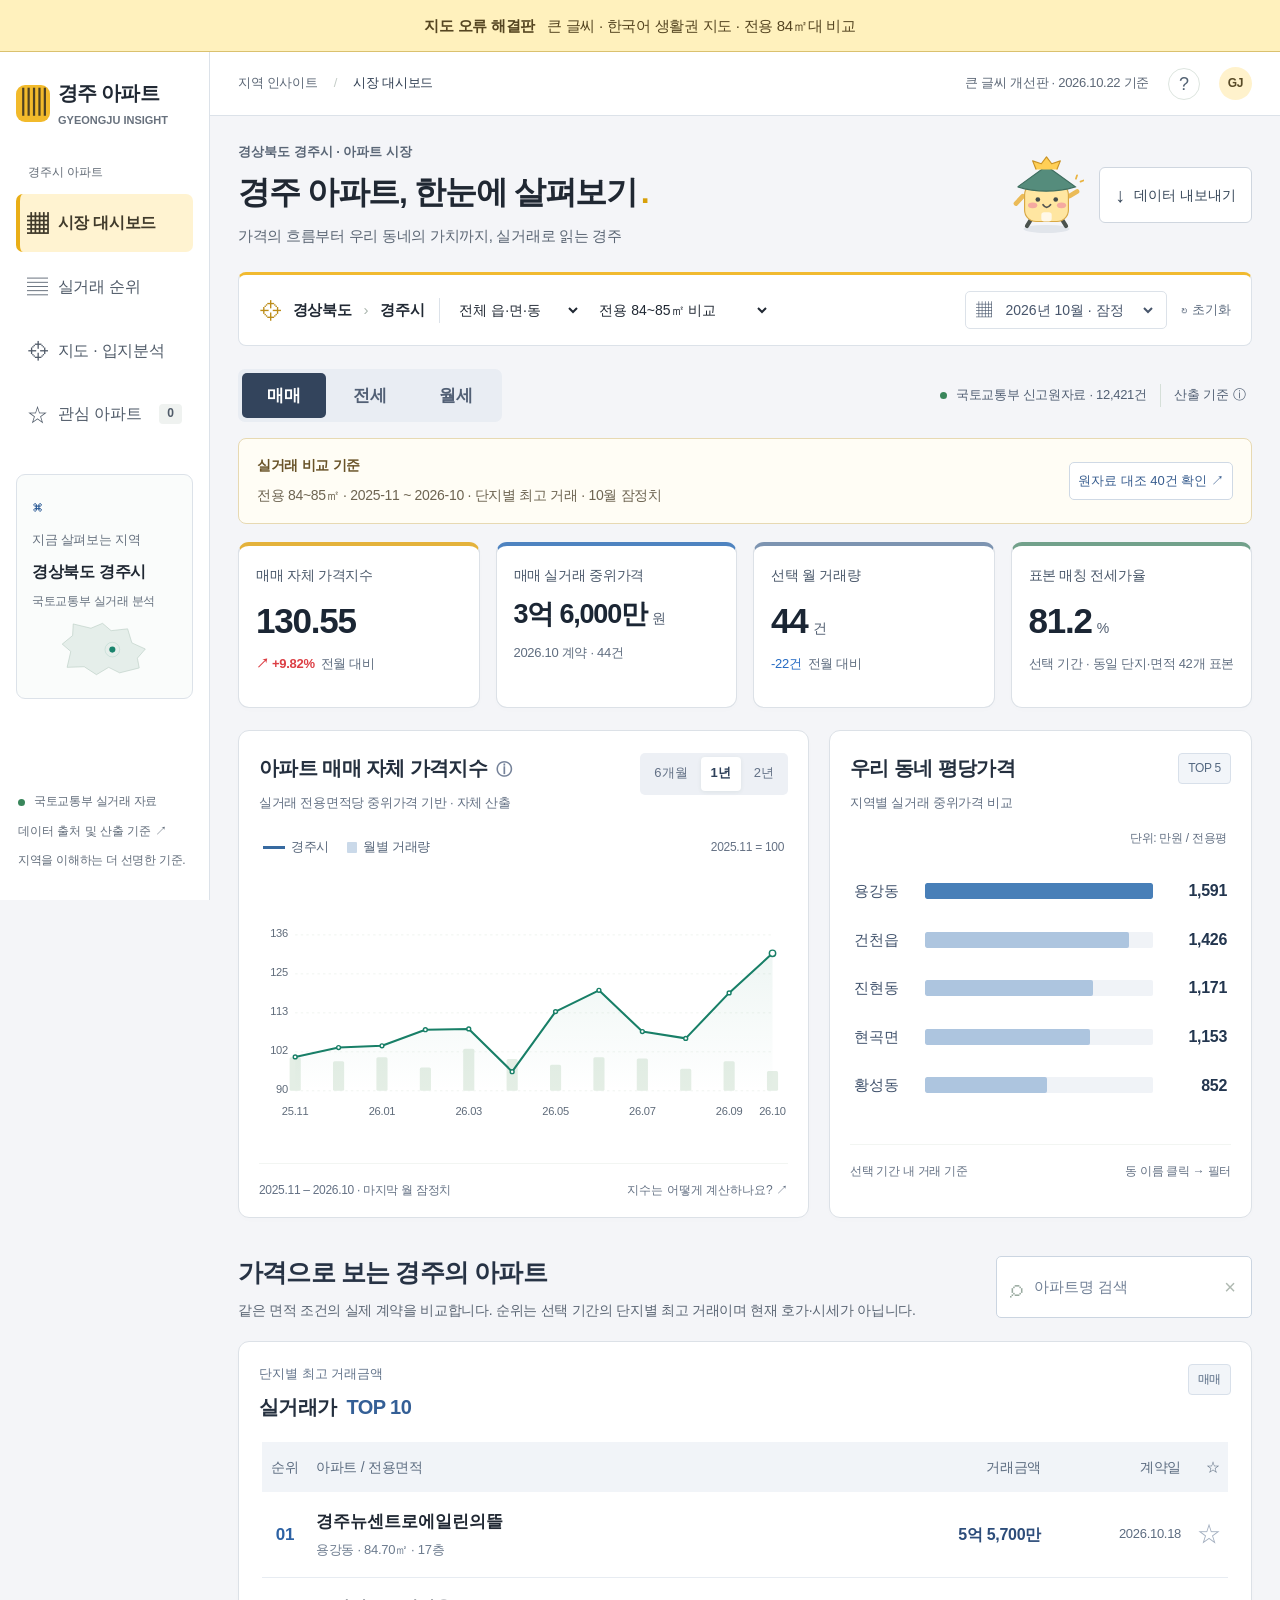
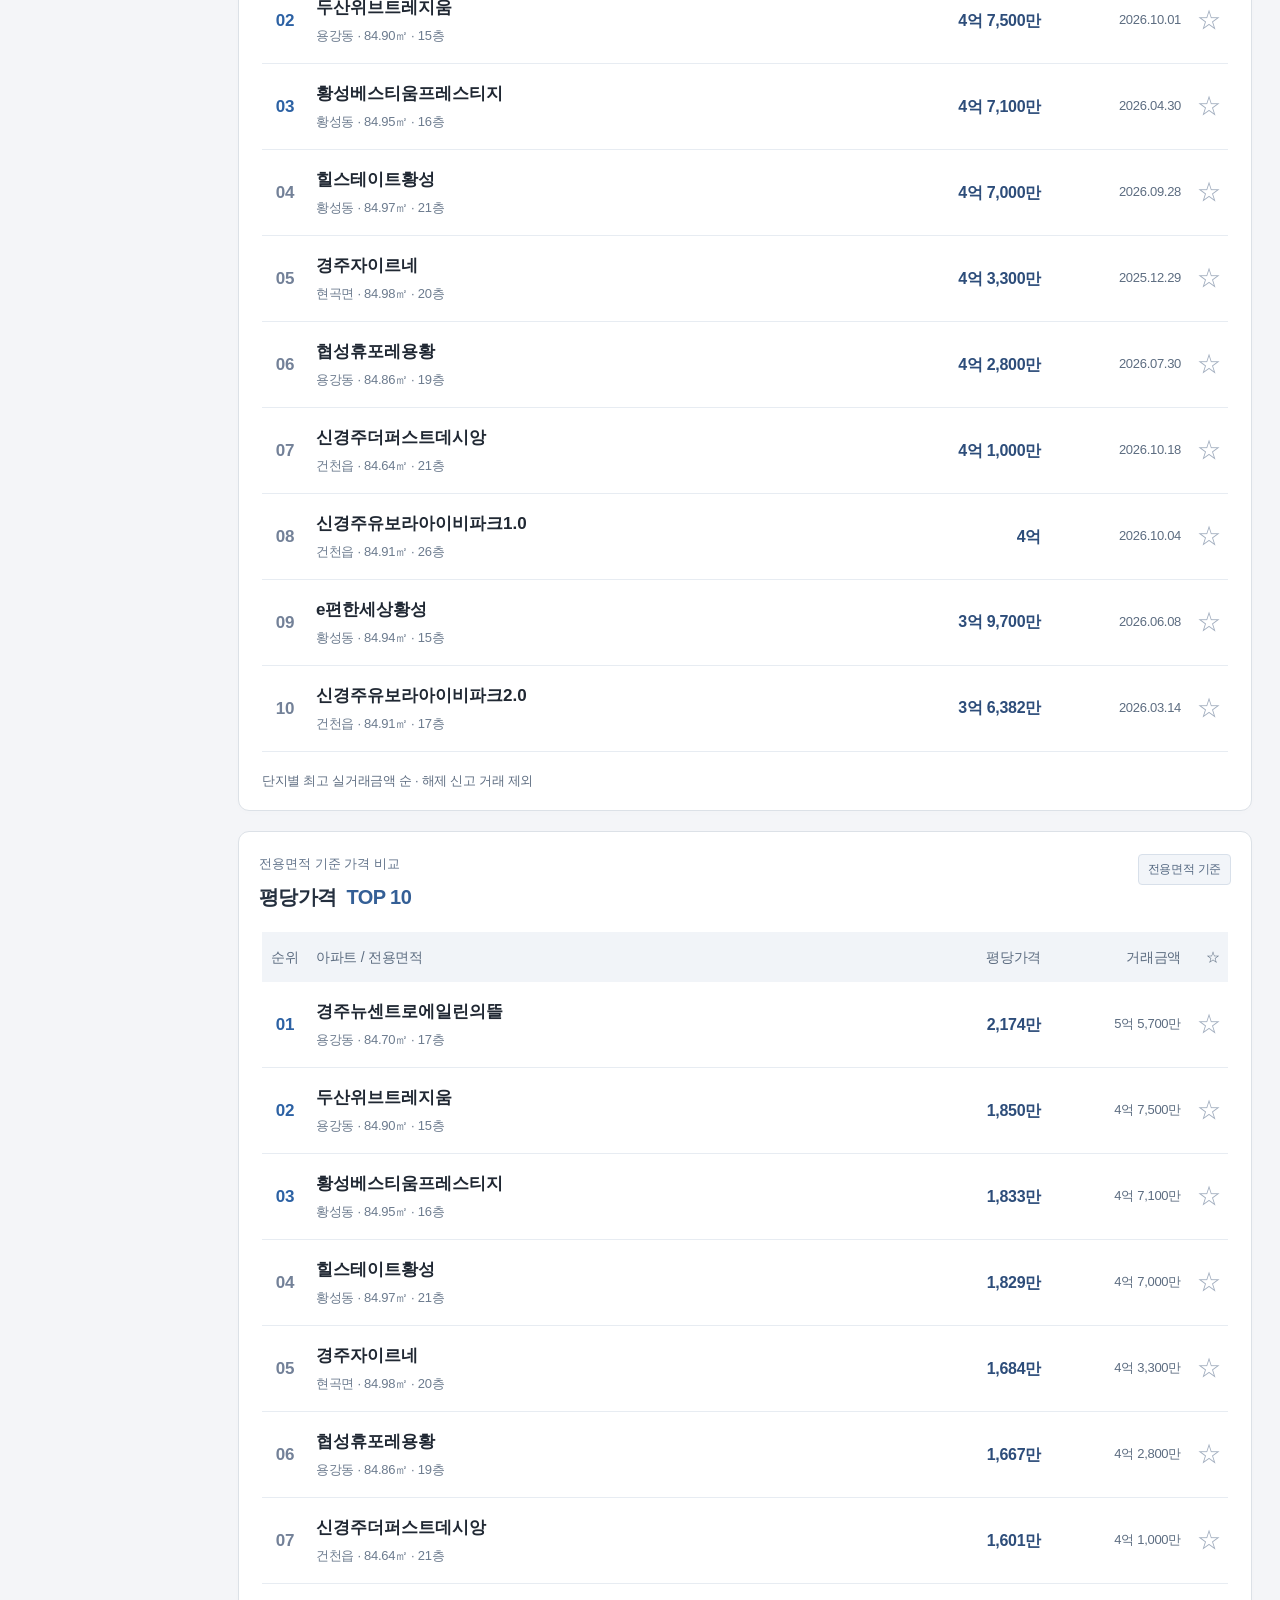
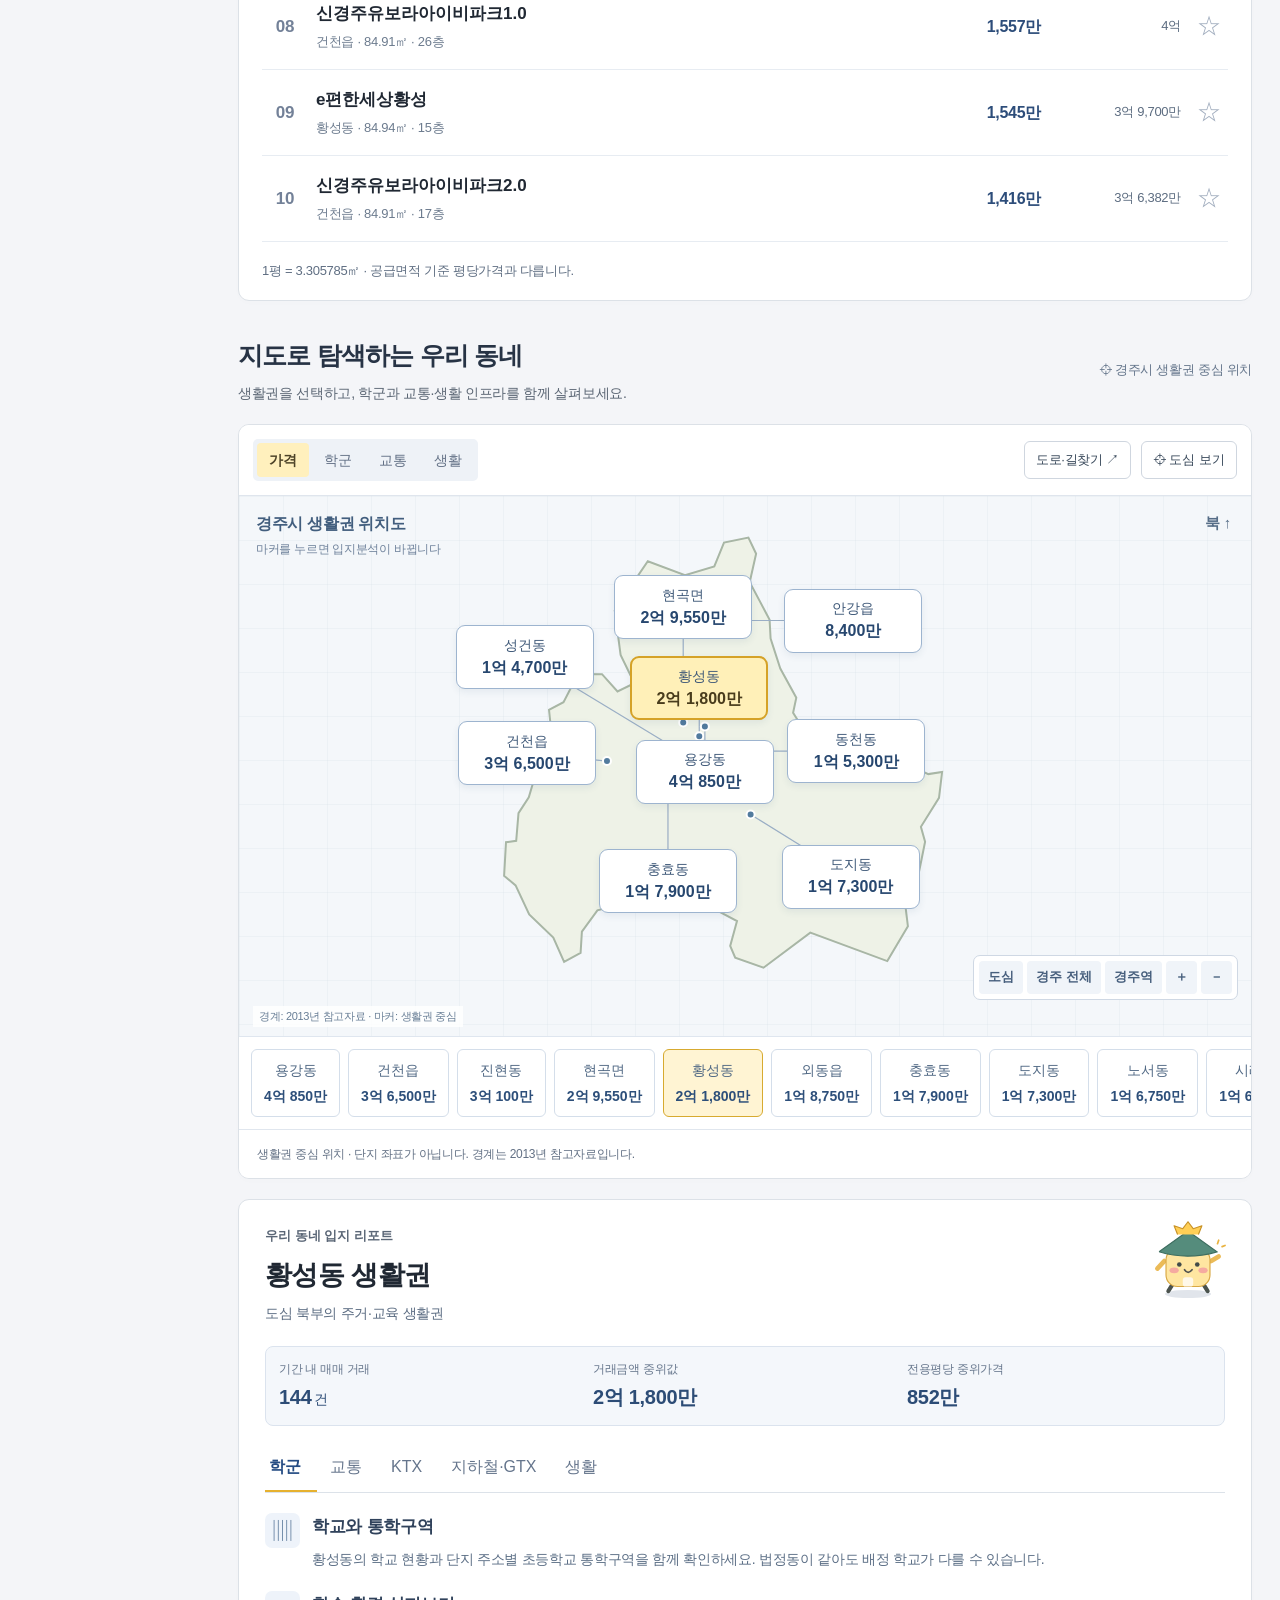
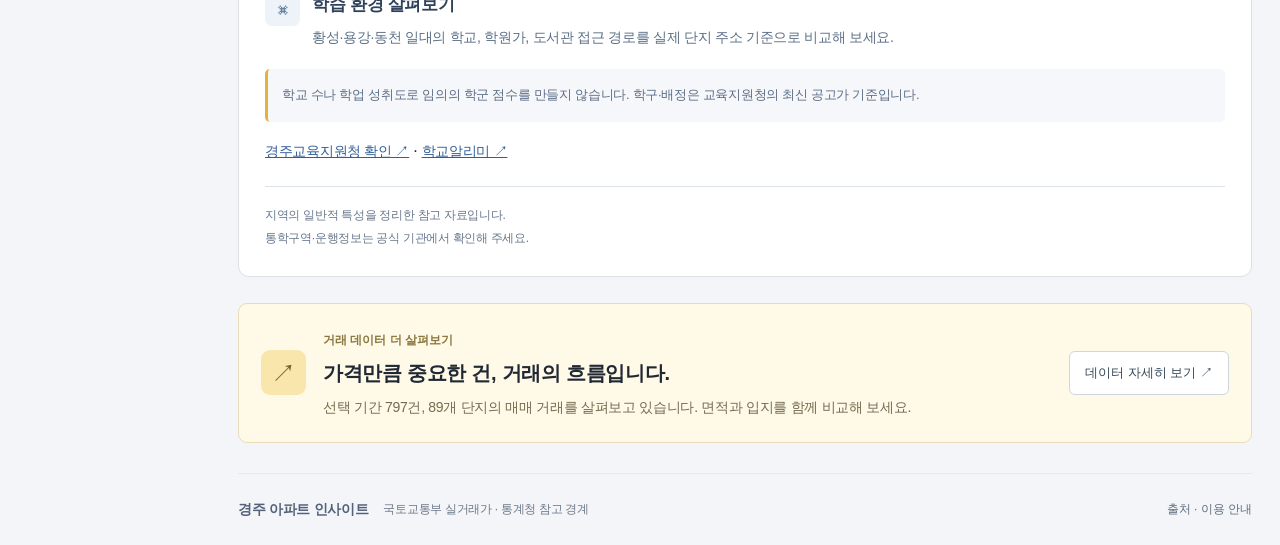
==== index.html @ 20a45a6c "경주 아파트 대시보드 최초 배포" ====
<!doctype html><html lang="ko"><head><meta charset="utf-8"><meta name="viewport" content="width=device-width, initial-scale=1"><meta name="theme-color" content="#137a66"><meta name="description" content="경주시 아파트 매매·전세·월세 실거래 분석, 거래 순위, 생활권 지도와 입지 리포트"><title>지도오류해결판 | 경주 아파트 인사이트 | 실거래로 읽는 우리 동네</title><style>:root{--green:#137c66;--dark:#1d3330;--muted:#84918e;--border:#e8eeeb;--bg:#f5f7f6;--red:#e46660;--blue:#4582d7;--mint:#edf6f1}*{box-sizing:border-box}html{scroll-behavior:smooth;scroll-padding-top:28px}body{margin:0;color:var(--dark);font-family:'Noto Sans KR',sans-serif;font-size:13px;letter-spacing:-.3px;background:var(--bg)}button,input,select{font:inherit;color:inherit}button,a,select{touch-action:manipulation}button{cursor:pointer}a{text-decoration:none;color:inherit}button{background:none;border:0}button:focus-visible,a:focus-visible,input:focus-visible,select:focus-visible{outline:3px solid #71baa8;outline-offset:3px}button:hover{filter:brightness(.94)}.sidebar{width:222px;background:white;position:fixed;inset:0 auto 0 0;padding:34px 22px;border-right:1px solid var(--border);display:flex;flex-direction:column;z-index:30}.brand{display:flex;gap:10px;align-items:center;font-size:19px;font-weight:800;letter-spacing:-.8px}.brand-icon{display:grid;place-items:center;background:var(--green);color:white;width:34px;height:37px;border-radius:9px;font-size:27px}.brand-sub{display:block;font-size:9px;font-weight:600;letter-spacing:1.35px;color:#87968f;margin-top:3px}.nav-label{font-size:9px;color:#9ca6a2;letter-spacing:1.5px;margin:49px 12px 13px}.nav-item{display:flex;width:100%;align-items:center;gap:13px;padding:14px 12px;border-radius:7px;margin-bottom:6px;color:#7a8983;font-size:13px;font-weight:500;text-align:left}.nav-item>span{font-size:21px;line-height:1}.nav-item.active{background:#edf5f1;color:var(--green);font-weight:700}.nav-item b{background:#eff2f0;border-radius:4px;min-width:19px;text-align:center;font-size:10px;margin-left:auto}.side-region{margin-top:38px;background:#fafcfb;border:1px solid var(--border);border-radius:9px;padding:15px 13px 0}.region-icon{color:var(--green);font-size:20px}.side-region small{display:block;color:#8a9892;font-size:10px;margin:8px 0}.side-region strong{display:block;font-size:13px}.side-region div>span{font-size:8px;color:#94a099;display:block;margin-top:7px}.side-region svg{display:block;width:140px;margin:3px auto 0}.side-bottom{margin-top:auto;font-size:10px;color:#87958e;padding:26px 2px 0;line-height:2}.side-bottom button{display:block;text-align:left;padding:0;font-size:10px;color:#687a70;margin:8px 0}.side-bottom>span:last-child{font-size:9px;color:#b1b9b5}.live-dot{display:inline-block;width:6px;height:6px;border-radius:50%;background:#239576;margin-right:6px;vertical-align:middle}main{margin-left:222px}.topbar{height:76px;border-bottom:1px solid var(--border);background:#fff;display:flex;align-items:center;justify-content:space-between;padding:0 38px}.breadcrumb{font-size:11px;color:#8b9891}.breadcrumb span{padding:0 13px;color:#c4ccc7}.breadcrumb strong{font-weight:500;color:#4e6257}.top-actions{display:flex;align-items:center;gap:19px}.today{font-size:10px;color:#89968f}.icon-btn{width:27px;height:27px;border:1px solid #dde5df;border-radius:50%;font-size:14px;color:#7a8b81}.avatar{width:30px;height:30px;border-radius:50%;background:#eff3ee;display:grid;place-items:center;font-size:9px;color:#667b6a;font-weight:700}.content{max-width:1660px;margin:auto;padding:32px 37px 0}.page-heading{display:flex;justify-content:space-between;align-items:center;gap:20px}.eyebrow{font-size:9px;letter-spacing:1.9px;color:var(--green);font-weight:600}h1{font-size:27px;font-weight:700;letter-spacing:-1.5px;margin:9px 0 8px}.title-dot{color:var(--green);margin-left:4px}.page-heading p,.section-heading p{font-size:11px;color:#8a9790;margin:0}.button{display:inline-flex;align-items:center;justify-content:center;gap:9px;border:1px solid #dde6df;border-radius:6px;padding:11px 14px;font-size:11px;white-space:nowrap}.button.white{background:#fff}.button>span{font-size:16px}.button.small{font-size:10px;padding:7px 9px}.filter-panel{display:flex;align-items:center;gap:19px;margin-top:25px;background:#fff;border:1px solid var(--border);border-radius:8px;padding:13px 16px;min-height:59px}.region-select{display:flex;align-items:center;gap:13px;font-size:11px;white-space:nowrap}.pin-icon{font-size:22px;color:var(--green)}.chevron{color:#a9b5ad}.filter-divider{height:19px;width:1px;background:var(--border);margin:0 1px}select{background:transparent;border:0;outline:none;cursor:pointer;font-size:11px;min-width:120px;padding:5px 20px 5px 0}label{display:flex;align-items:center}.date-filter{margin-left:auto;border:1px solid var(--border);border-radius:5px;padding:2px 9px;color:#7f9085;gap:10px}.date-filter select{min-width:116px}.text-btn{padding:0;color:#7f9086;font-size:10px;white-space:nowrap}.market-toolbar{display:flex;align-items:center;justify-content:space-between;margin:22px 0 15px}.segmented{display:flex;gap:6px}.segmented button{padding:8px 22px;border-radius:5px;font-size:12px;color:#8b9791}.segmented .active{color:white;background:var(--green);font-weight:600}.source-status{display:flex;gap:3px;align-items:center;font-size:9px;color:#8d9992}.source-status button{font-size:9px;border-left:1px solid #d5dfd8;margin-left:10px;padding-left:13px;color:#8d9992}.kpi-grid{display:grid;grid-template-columns:repeat(4,minmax(0,1fr));gap:15px}.card{background:#fff;border:1px solid var(--border);border-radius:9px;overflow:hidden;box-shadow:0 3px 7px #29443502}.kpi{padding:19px 21px 15px;position:relative;min-height:127px}.kpi-label{font-size:10px;color:#7b8d82;display:flex;align-items:center;justify-content:space-between}.kpi-label .kpi-symbol{font-size:16px;color:#a0b5a7;background:#f4f7f3;border-radius:5px;width:26px;height:26px;display:grid;place-items:center}.kpi-value{font-size:29px;font-weight:700;letter-spacing:-1.3px;margin-top:6px}.kpi-value small{font-size:12px;font-weight:500;letter-spacing:0;margin-left:4px}.kpi-bottom{margin-top:8px;font-size:9px;color:#a0aaa3;display:flex;gap:7px;align-items:center}.up{color:var(--red)!important}.down{color:var(--blue)!important}.flat{color:#819087}.kpi-change{font-weight:600}.spark{position:absolute;right:18px;bottom:15px;width:74px;height:26px;opacity:.65}.chart-grid{display:grid;grid-template-columns:1.7fr 1fr;gap:19px;margin-top:20px}.card-head{display:flex;justify-content:space-between;align-items:center;gap:14px;padding:22px 22px 0}.card-head h2{font-size:14px;letter-spacing:-.5px;font-weight:700;margin:0}.card-head p{font-size:9px;color:#98a39b;margin:8px 0 0}.info-btn{font-size:11px;color:#a6b2a8;padding:0 4px}.mini-tabs{display:flex;background:#f5f7f5;border-radius:5px;padding:3px;gap:1px;white-space:nowrap}.mini-tabs button{font-size:9px;color:#99a39c;padding:5px 10px;border-radius:4px}.mini-tabs button.active{background:white;box-shadow:0 1px 4px #23493014;color:#4b705a;font-weight:600}.chart-legend{display:flex;align-items:center;gap:17px;padding:22px 23px 2px;font-size:9px;color:#8d9c91}.chart-legend>span{display:flex;align-items:center;gap:6px}.legend-line{height:2px;width:16px;background:var(--green)}.legend-bar{height:9px;width:8px;background:#dfece5;border-radius:1px}.legend-base{margin-left:auto;font-size:8px;color:#a4aea7}.trend-chart{padding:5px 17px 0;min-height:222px;position:relative}.trend-chart svg{display:block;width:100%;height:220px;overflow:visible}.chart-footer{display:flex;align-items:center;justify-content:space-between;border-top:1px solid #f2f5f2;margin:0 22px;padding:13px 0;color:#9aa69d;font-size:8px;gap:8px}.chart-footer button{font-size:8px}.soft-tag{border:1px solid #e6ede7;border-radius:4px;background:#fbfcfa;color:#869b8b;font-size:9px;padding:4px 7px;white-space:nowrap}.region-unit{padding:18px 22px 0;text-align:right;font-size:8px;color:#a5afa7}.region-bars{padding:12px 23px 13px;min-height:229px}.bar-row{display:grid;grid-template-columns:53px 1fr 55px;align-items:center;gap:10px;margin:16px 0;font-size:10px}.bar-row button{text-align:left;padding:0;font-size:10px;color:#6c8072}.bar-track{height:9px;background:#f4f7f3;border-radius:2px;overflow:hidden}.bar-fill{height:100%;background:#bed6c9;border-radius:2px}.bar-row:first-child .bar-fill{background:#23836c}.bar-row strong{text-align:right;font-size:10px;font-weight:600;color:#546e5d}.section{margin-top:33px}.section-heading{display:flex;justify-content:space-between;align-items:center;margin-bottom:17px;gap:15px}.section-heading h2{font-size:17px;letter-spacing:-.7px;margin:0 0 7px}.section-heading p{font-size:10px}.search-field{display:flex;align-items:center;gap:8px;border:1px solid #e0e8e1;border-radius:5px;background:white;padding:8px 11px;color:#9aaba0}.search-field input{border:0;outline:none;background:none;font-size:10px;width:154px}.search-field input::placeholder{color:#a5b1a9}.search-field>span{font-size:18px}.search-field button{color:#afb9b1;padding:0 2px}.rank-grid{display:grid;grid-template-columns:1fr 1fr;gap:19px}.rank-grid .card-head{padding-bottom:19px}.overline{font-size:8px;letter-spacing:1.6px;color:#9baa9e;margin-bottom:8px}.card-head em{font-style:normal;color:var(--green);margin-left:5px}.table-wrap{padding:0 18px}table{width:100%;border-collapse:collapse;table-layout:fixed}th{background:#f7f9f6;color:#96a398;font-size:8px;font-weight:500;text-align:left;padding:10px 4px}th:first-child{width:35px;text-align:center}th:nth-child(2){width:auto}th:nth-child(3){width:86px;text-align:right}th:nth-child(4){width:65px;text-align:right}th:nth-child(5){width:28px;text-align:right}td{border-bottom:1px solid #f0f4ef;padding:11px 4px;font-size:10px}td:first-child{text-align:center;color:#96a79a;font-size:11px;font-weight:500}tr:nth-child(-n+3) td:first-child{color:var(--green);font-weight:700}.apt-btn{padding:0;text-align:left;display:block;max-width:100%;font-size:10px;font-weight:500;overflow:hidden;white-space:nowrap;text-overflow:ellipsis}.apt-btn:hover{text-decoration:underline;color:var(--green)}td .apt-sub{font-size:8px;color:#a0ada2;margin-top:4px}td:nth-child(3),td:nth-child(4){text-align:right;font-variant-numeric:tabular-nums}td:nth-child(3){color:#315e47;font-weight:700}td:nth-child(4){font-size:8px;color:#94a499}td:nth-child(5){text-align:right}.star-btn{font-size:16px;padding:0;color:#bdcbbf}.star-btn.saved{color:#bd9448}.table-note{font-size:8px;color:#a0ada2;padding:13px 21px 16px}.empty{padding:35px 12px;text-align:center;color:#95a399;line-height:1.8}.map-layout{display:grid;grid-template-columns:1.75fr 1fr;gap:19px}.map-card{position:relative;min-height:405px}.map-toolbar{position:absolute;z-index:500;top:14px;left:14px;right:14px;display:flex;align-items:center;justify-content:space-between;pointer-events:none}.map-toolbar>*{pointer-events:auto}.map-toolbar .mini-tabs{background:white;box-shadow:0 2px 7px #244d2420;padding:4px}.map-toolbar .mini-tabs .active{background:#eaf3ec;box-shadow:none;color:var(--green)}#map{height:380px;background:#edf0e7;z-index:1}.map-note{font-size:8px;color:#98a397;padding:9px 14px;background:#fff}.leaflet-container{font-family:inherit}.leaflet-control-attribution{font-size:8px!important}.price-marker{border-radius:7px;background:#fff;border:1px solid #9bbcaa;box-shadow:0 3px 9px #376c4230;text-align:center;padding:6px 8px;white-space:nowrap;color:#416752;font-size:10px;font-weight:700}.price-marker.active{background:var(--green);color:white;border-color:white}.price-marker small{display:block;font-size:8px;font-weight:400;opacity:.7;margin-bottom:2px}.poi-marker{background:#fff;border:1px solid #b8cbb8;border-radius:20px;text-align:center;line-height:28px;font-size:15px;box-shadow:0 2px 7px #2d4d3820}.analysis-card{padding:22px 22px 17px}.analysis-heading h3{font-size:19px;margin:9px 0 5px;letter-spacing:-.6px}.analysis-heading p{font-size:10px;color:#98a59c;margin:0}.analysis-tabs{display:flex;border-bottom:1px solid var(--border);margin:22px 0 17px;justify-content:space-between;gap:5px}.analysis-tabs button{font-size:9px;color:#9ca79f;padding:0 2px 11px;white-space:nowrap;border-bottom:2px solid transparent}.analysis-tabs .active{color:var(--green);border-color:var(--green);font-weight:700}.report-item{display:flex;gap:11px;margin:13px 0}.report-icon{background:#f0f5ed;border-radius:7px;width:30px;height:30px;display:grid;place-items:center;flex-shrink:0;color:#73916e;font-size:15px}.report-item strong{display:block;font-size:11px;font-weight:600;margin-bottom:5px}.report-item p{margin:0;font-size:9px;color:#96a297;line-height:1.8}.report-callout{background:#f4f8f2;border-radius:5px;padding:11px 13px;font-size:9px;line-height:1.8;color:#829580;margin:15px 0}.report-link{font-size:9px;color:var(--green);text-decoration:underline}.report-foot{border-top:1px solid var(--border);margin-top:18px;padding-top:12px;font-size:8px;line-height:1.8;color:#aab3a9}.subtle{font-size:9px;color:#95a598}.insight-strip{display:flex;align-items:center;gap:19px;background:#edf3e9;border:1px solid #e2ebdc;border-radius:9px;margin-top:26px;padding:22px}.insight-icon{font-size:25px;border-radius:9px;background:#e0ebd9;width:45px;height:45px;display:grid;place-items:center;color:#719060;flex-shrink:0}.insight-strip h3{font-size:13px;margin:6px 0}.insight-strip p{font-size:9px;color:#8d9e85;margin:0}.insight-strip .eyebrow{font-size:7px;letter-spacing:1.2px;color:#8ba17e}.insight-strip .button{margin-left:auto;font-size:9px}footer{display:flex;align-items:center;gap:19px;margin:30px 0 0;padding:22px 0;border-top:1px solid #e5ebe4;color:#a4afa4;font-size:8px}footer strong{font-size:10px;color:#91a18f}footer button{margin-left:auto!important;font-size:8px!important}dialog{border:1px solid #e3eae2;border-radius:14px;width:650px;max-width:calc(100% - 30px);padding:25px;box-shadow:0 20px 90px #173a3833;color:var(--dark)}dialog::backdrop{background:#18392a66;backdrop-filter:blur(3px)}.modal-head{display:flex;align-items:center;justify-content:space-between;border-bottom:1px solid var(--border);padding-bottom:17px;margin-bottom:19px}.modal-head h2{margin:0;font-size:19px}#modalContent{font-size:12px;line-height:1.9;max-height:68vh;overflow:auto}#modalContent h3{font-size:13px;margin-top:20px}#modalContent a{color:var(--green);text-decoration:underline}#modalContent p{color:#7a8e80}#modalContent .detail-amount{font-size:28px;color:var(--green);margin:0}.detail-grid{display:grid;grid-template-columns:1fr 1fr;gap:12px;margin:15px 0}.detail-cell{padding:12px;background:#f5f8f3;border-radius:5px}.detail-cell small{display:block;color:#91a18f}.detail-cell strong{font-size:14px}#toast{position:fixed;bottom:25px;left:calc(50% + 90px);transform:translateX(-50%) translateY(20px);background:#244d3f;color:white;border-radius:8px;padding:13px 22px;box-shadow:0 8px 30px #20482825;font-size:12px;z-index:2000;opacity:0;pointer-events:none;transition:.2s}#toast.show{opacity:1;transform:translateX(-50%)}.loading{grid-column:1/-1;padding:40px;color:#8c9f8e;text-align:center}.sr-only{position:absolute;width:1px;height:1px;padding:0;margin:-1px;overflow:hidden;clip:rect(0,0,0,0);white-space:nowrap;border:0}#mapFallback{display:flex;flex-direction:column;align-items:center;justify-content:center;height:100%;color:#95a48b}#mapFallback span{font-size:40px}#mapFallback p{font-size:10px}.error-notice{border:1px solid #e5ccb4;background:#fff7ed;padding:20px;line-height:1.8;border-radius:8px}.chart-tooltip{position:absolute;pointer-events:none;background:#fff;border:1px solid #dce7de;padding:8px 12px;border-radius:6px;box-shadow:0 4px 10px #21492318;font-size:10px;z-index:10;color:#56795f;top:25px;right:30px}.leaflet-popup-content{line-height:1.8;font-size:11px}.favorite-row{display:flex;align-items:center;justify-content:space-between;padding:14px 0;border-bottom:1px solid #eee}.favorite-row button{color:var(--green)}
@media(min-width:1600px){.content{padding:38px 45px 0}.kpi{min-height:139px;padding:22px 25px}.trend-chart svg{height:245px}.trend-chart{min-height:247px}.region-bars{min-height:254px;padding-top:20px}.bar-row{margin:19px 0}#map{height:410px}.analysis-card{padding:25px}td{padding:12px 5px}.card-head h2{font-size:15px}h1{font-size:30px}}
@media(max-width:1200px){.sidebar{width:188px;padding:28px 15px}.brand{font-size:16px}.brand-sub{font-size:8px}.brand-icon{width:30px}.nav-item{font-size:11px;gap:10px}.side-region{margin-top:25px}main{margin-left:188px}.content{padding:26px 24px 0}.topbar{padding:0 25px}.filter-panel{gap:12px}.filter-panel select{min-width:95px;font-size:10px}.filter-panel .region-select{gap:8px;font-size:10px}.filter-divider{display:none}.kpi{padding:15px}.kpi-value{font-size:25px}.spark{width:48px}.chart-grid{grid-template-columns:1.5fr 1fr}.card-head{padding:18px 16px 0}.card-head h2{font-size:12px}.mini-tabs button{padding:5px 7px;font-size:8px}.chart-legend{padding:20px 17px 2px;gap:10px;font-size:8px}.rank-grid{gap:14px}.table-wrap{padding:0 10px}th:nth-child(3){width:69px}th:nth-child(4){width:53px}th:first-child{width:25px}td .apt-btn{font-size:9px}.map-layout{grid-template-columns:1.4fr 1fr}.analysis-card{padding:20px 15px}.analysis-tabs button{font-size:8px}.source-status{font-size:8px}.topbar{height:66px}.brand-sub{letter-spacing:.8px}}
@media(max-width:980px){.sidebar{width:70px;padding:24px 10px}.brand>span:last-child,.nav-label,.nav-item:not(.active) b,.side-region,.side-bottom{display:none}.brand{justify-content:center}.nav-item{font-size:0;justify-content:center;padding:15px 0}.nav-item>span{font-size:23px}.sidebar nav{margin-top:45px}main{margin-left:70px}.content{padding:25px 22px 0}.filter-panel{flex-wrap:wrap;gap:12px}.date-filter{margin-left:auto}.filter-panel .region-select{font-size:11px}.filter-panel select{font-size:11px}.chart-grid{grid-template-columns:1.5fr 1fr}.kpi-grid{gap:10px}.kpi-value{font-size:23px}.kpi-bottom{font-size:8px}.spark{display:none}.card-head{flex-wrap:wrap;gap:12px}.legend-base{display:none}.table-wrap{overflow-x:auto}.rank-grid table{min-width:325px}.source-status button{display:none}.map-layout{grid-template-columns:1.25fr 1fr}h1{font-size:25px}.page-heading .button{font-size:10px}.map-toolbar .mini-tabs button{font-size:8px}.report-item p{font-size:9px}#toast{left:50%}}
@media(max-width:720px){.sidebar{display:none}main{margin-left:0}.topbar{height:55px;padding:0 18px}.content{padding:25px 16px 0}.top-actions{gap:10px}.today{font-size:8px}.breadcrumb{font-size:9px}.page-heading{align-items:flex-start}.page-heading .button{font-size:0;padding:9px 11px}.page-heading .button span{font-size:18px}.eyebrow{font-size:8px}h1{font-size:22px;letter-spacing:-1.2px}.page-heading p{font-size:9px;line-height:1.8}.filter-panel{margin-top:20px;padding:12px;gap:10px}.region-select{width:100%;border-bottom:1px solid var(--border);padding-bottom:10px}.filter-panel label{flex:1}.filter-panel select{width:100%;min-width:0;font-size:10px}.date-filter{margin-left:0;flex-basis:40%!important}.filter-panel .text-btn{margin-left:auto}.market-toolbar{margin-top:16px}.segmented button{padding:8px 19px;font-size:11px}.source-status{font-size:7px}.kpi-grid{grid-template-columns:1fr 1fr;gap:10px}.kpi{min-height:115px;padding:14px 16px}.kpi-value{font-size:27px}.spark{display:block;width:51px;height:20px}.chart-grid,.rank-grid,.map-layout{grid-template-columns:1fr;gap:15px}.card-head{flex-wrap:nowrap;padding:20px 18px 0}.card-head h2{font-size:13px}.card-head p{font-size:8px}.trend-chart{padding:5px 10px 0}.trend-chart svg{height:210px}.chart-footer{margin:0 17px}.region-bars{min-height:0;padding-bottom:20px}.bar-row{margin:15px 0}.region-unit{padding-top:14px}.section{margin-top:27px}.section-heading h2{font-size:16px}.section-heading p{font-size:8px;line-height:1.8}.section-heading{gap:10px}.search-field{padding:6px 8px}.search-field input{width:90px;font-size:9px}.table-wrap{padding:0 15px}.rank-grid table{min-width:0}th:nth-child(3){width:75px}th:nth-child(4){width:60px}td .apt-btn{font-size:10px}td{padding:12px 4px}#map{height:350px}.map-card{min-height:0}.analysis-card{padding:23px}.analysis-tabs button{font-size:10px}.report-item p{font-size:10px}.report-callout{font-size:10px}.subtle{display:none}.insight-strip{padding:18px 15px;gap:12px;flex-wrap:wrap}.insight-strip h3{font-size:12px}.insight-strip>div:nth-child(2){flex:1}.insight-strip .button{margin-left:57px}.insight-strip p{line-height:1.8}footer{flex-wrap:wrap;gap:10px}footer>span{width:100%;order:3}footer button{margin-left:auto!important}.source-status{max-width:145px;text-align:right;line-height:1.7}.source-status .live-dot{flex-shrink:0}.analysis-heading h3{font-size:21px}.table-note{font-size:8px}.detail-grid{gap:8px}.detail-cell strong{font-size:12px}}
</style><style>.report-stats{display:grid;grid-template-columns:1fr 1.2fr 1fr;gap:7px;margin-top:17px;padding:12px 0;border-top:1px solid #edf1e9;border-bottom:1px solid #edf1e9}.report-stats small{display:block;font-size:8px;color:#83957f;margin-bottom:7px}.report-stats strong{font-size:13px;white-space:nowrap;font-weight:600;color:#447454}.report-stats strong span{font-size:9px;margin-left:3px;font-weight:400}.card-head p{font-size:10px;color:#7e9082}.kpi-bottom{color:#829587}.apt-sub,td .apt-sub{font-size:9px;color:#829584}th{font-size:9px;color:#7e9383}td:nth-child(4){color:#7e9383}.source-status{color:#7c9081}.report-item p{color:#7d907c}.report-callout{color:#6b8667}.table-note{color:#829582}.chart-footer{color:#819482}.report-foot{color:#879782}.analysis-heading p{color:#7e927e}.section-heading p{color:#81917f}.report-link{font-size:10px}.price-marker{cursor:pointer}.report-stats+*{margin-top:15px}
@media(max-width:720px){.report-stats small{font-size:9px}.report-stats strong{font-size:15px}.card-head p{font-size:9px}.kpi-bottom{font-size:9px}}
@media(max-width:720px){.filter-panel label{flex:0 0 calc(50% - 5px);min-width:0}.filter-panel .date-filter{flex:0 0 calc(65% - 5px)!important}.filter-panel select{padding-right:10px}.kpi-value{white-space:nowrap;font-size:25px}.kpi:nth-child(2) .kpi-value{font-size:21px;letter-spacing:-1px}.kpi-bottom{line-height:1.7;flex-wrap:wrap}.kpi{min-height:128px}}
</style><style>/* Large, clear typography and a self-contained Korean neighborhood map. */
/* The portable copy uses system fonts and does not need external styles or map tiles. */
.map-layout>*{min-width:0}.local-map-surface{min-width:0}
:root{--green:#315f99;--dark:#202833;--border:#dce2e9;--bg:#f4f5f8;--red:#dc3f45;--blue:#246ac3}body{font-size:16px;line-height:1.6;color:var(--dark);font-family:'Noto Sans KR','Malgun Gothic',sans-serif}button,input,select{font-size:15px}.sidebar{width:210px;padding:28px 16px}.brand{font-size:20px;gap:8px;line-height:1.3}.brand-icon{background:#f2ba2b;color:#4f4222}.brand-sub{font-size:11px;letter-spacing:0;color:#68717d;margin-top:7px}.nav-label{font-size:12px;letter-spacing:0;color:#626b76;margin:36px 12px 12px}.nav-item{font-size:16px;color:#505b69;gap:10px;padding:16px 11px}.nav-item.active{background:#fff3d1;color:#403a2b;border-left:4px solid #e9ae17;padding-left:7px}.nav-item b{font-size:12px;min-width:23px}.side-region{margin-top:25px;padding:15px}.side-region small{font-size:13px;color:#66717f}.side-region strong{font-size:16px}.side-region div>span{font-size:12px;line-height:1.7;color:#66717f}.side-region svg{height:68px;width:110px}.side-bottom,.side-bottom button,.side-bottom>span:last-child{font-size:12px;color:#626d7b;line-height:1.8}main{margin-left:210px}.topbar{height:64px;padding:0 28px}.breadcrumb,.today{font-size:13px;color:#5d6877}.breadcrumb strong{color:#2f3e52}.icon-btn{width:32px;height:32px;font-size:18px;color:#536273}.avatar{width:33px;height:33px;font-size:12px;background:#fff2cc;color:#584a27}.content{max-width:1900px;padding:26px 28px 0}.page-heading{gap:15px;flex-wrap:wrap}.page-heading>div:first-child{flex:1;min-width:330px}.eyebrow{font-size:13px;letter-spacing:0;font-weight:600;color:#5a6676}h1{font-size:32px;margin:7px 0 8px;letter-spacing:-1.3px;line-height:1.4}.title-dot{color:#d8a00a}.page-heading p,.section-heading p{font-size:15px;color:#5b6674;line-height:1.7}.button{font-size:14px;padding:11px 15px;color:#38485a;border-color:#cfd6df;min-height:44px}.button>span{font-size:20px}.button.small{font-size:13px;padding:8px 11px;min-height:38px}.filter-panel{border-top:3px solid #f1ba30;min-height:74px;padding:15px 20px;gap:18px;flex-wrap:wrap;margin-top:24px}.region-select{font-size:15px;gap:12px}.pin-icon{color:#bc8d19}.filter-divider{height:25px}.filter-panel select{font-size:15px;min-width:145px;padding:7px 16px 7px 0}.date-filter select{min-width:140px}.date-filter{padding:2px 10px;color:#47556b}.text-btn{font-size:13px;color:#5f6d80}.market-toolbar{gap:18px;margin:23px 0 16px}.segmented{background:#e9edf3;padding:4px;border-radius:7px;gap:2px}.segmented button{font-size:17px;min-width:84px;padding:9px 24px;color:#526075;font-weight:600}.segmented .active{background:#33445c;color:white}.source-status,.source-status button{font-size:13px;color:#526074}.live-dot{background:#39865b;width:7px;height:7px}.kpi-grid{gap:16px}.card{border-color:#dce1e7;border-radius:11px;box-shadow:0 2px 8px #26364f03}.kpi{min-height:166px;padding:20px 22px;border-top:4px solid #e4b23b}.kpi:nth-child(2){border-top-color:#4e83c0}.kpi:nth-child(3){border-top-color:#7d94b1}.kpi:nth-child(4){border-top-color:#72a18b}.kpi-label{font-size:15px;color:#4b596b;font-weight:500;gap:6px}.kpi-label .kpi-symbol{font-size:20px;background:#f2f4f7;color:#72839a;width:31px;height:31px;flex-shrink:0}.kpi-value{font-size:39px;line-height:1.4;margin-top:10px;color:#1b2634;letter-spacing:-1.2px;font-weight:800}.kpi-value small{font-size:16px;color:#505d70;margin-left:5px}.kpi:nth-child(2) .kpi-value{font-size:31px;white-space:nowrap}.kpi-bottom{font-size:13px;line-height:1.7;color:#606e80;margin-top:8px;flex-wrap:wrap;gap:6px}.spark{display:none}.chart-grid{grid-template-columns:1.5fr 1fr;gap:20px;margin-top:22px}.card-head{padding:25px 24px 0;align-items:flex-start;flex-wrap:wrap}.card-head h2{font-size:21px;letter-spacing:-.6px;line-height:1.5;color:#242f3e}.card-head p{font-size:13px;color:#647184;margin-top:9px;line-height:1.7}.info-btn{font-size:16px;color:#758299}.mini-tabs{background:#edf0f5;padding:4px;gap:3px}.mini-tabs button{font-size:13px;color:#637186;padding:6px 10px;min-height:34px}.mini-tabs button.active{color:#2e405a;background:white;font-weight:700}.chart-legend{font-size:13px;padding:23px 24px 5px;gap:18px;color:#59687c;flex-wrap:wrap}.legend-line{background:#376aa0;width:22px;height:3px}.legend-bar{background:#cad9e9;height:11px;width:10px}.legend-base{font-size:12px;color:#647184}.trend-chart{padding:14px 18px 0;min-height:300px}.trend-chart svg{height:286px}.chart-footer,.chart-footer button{font-size:12px;color:#647184}.chart-footer{padding:17px 0;margin:0 24px;flex-wrap:wrap;gap:10px}.soft-tag{font-size:12px;background:#f2f5f9;color:#546881;border-color:#d8e0ea;padding:5px 9px}.region-unit{font-size:12px;color:#647184;padding:15px 24px 0}.region-bars{min-height:293px;padding:7px 24px 23px}.bar-row{grid-template-columns:70px 1fr 70px;gap:15px;margin:23px 0;font-size:15px}.bar-row button{font-size:15px;color:#40526c;font-weight:500}.bar-row strong{font-size:16px;color:#23364f}.bar-track{height:16px;background:#f0f3f7}.bar-fill{background:#adc5df}.bar-row:first-child .bar-fill{background:#487fb8}.section{margin-top:34px}.section-heading{margin-bottom:18px}.section-heading h2{font-size:25px;letter-spacing:-.8px;color:#273345}.section-heading p{font-size:14px}.search-field{padding:10px 13px;border-color:#cbd5e1;gap:10px}.search-field input{font-size:15px;width:180px;color:#27384f}.search-field input::placeholder{color:#718096}.search-field>span{font-size:25px}.search-field button{font-size:20px}.rank-grid{gap:20px}.rank-grid .card-head{padding-bottom:20px}.overline{font-size:13px;letter-spacing:0;color:#63748b;font-weight:500;margin-bottom:7px}.card-head em{color:#345f96}.table-wrap{padding:0 20px}th{font-size:14px;background:#f1f4f8;color:#5c6c80;padding:14px 8px}th:first-child{width:46px}th:nth-child(3){width:132px}th:nth-child(4){width:99px}th:nth-child(5){width:39px}td{font-size:15px;padding:16px 8px;border-color:#e7ecf2;vertical-align:middle}td:first-child{font-size:17px;color:#738198;font-weight:600}tr:nth-child(-n+3) td:first-child{color:#2d62a4;font-weight:800}.apt-btn,td .apt-btn{font-size:16px;font-weight:600;white-space:normal;overflow:visible;line-height:1.6}.apt-sub,td .apt-sub{font-size:13px;color:#6c7b8e;margin-top:5px;line-height:1.6;display:block}td:nth-child(3){color:#2d4d7a;font-size:16px;font-weight:700}td:nth-child(4){font-size:13px;color:#5c6c80;line-height:1.7}.star-btn{font-size:24px;color:#a1adbe}.star-btn.saved{color:#c1931a}.table-note{font-size:13px;color:#5f6e82;padding:18px 23px;line-height:1.7}.empty{font-size:15px;color:#5f6e82}.map-layout{grid-template-columns:1.55fr 1fr;gap:20px}.map-card{display:flex;flex-direction:column;min-height:660px}.map-toolbar{position:static;padding:14px;background:#fff;gap:10px;border-bottom:1px solid #dfe5ed;flex-wrap:wrap;pointer-events:auto}.map-toolbar .mini-tabs{box-shadow:none;background:#eef2f7;padding:4px;margin-right:auto}.map-toolbar .mini-tabs button{font-size:14px;padding:6px 12px}.map-toolbar .mini-tabs .active{background:#fff0bd;color:#4d4328}.map-toolbar>a{margin-left:auto}#map{height:auto;background:#f4f7fa;flex:1;min-height:590px;display:flex;flex-direction:column}.map-note{font-size:12px;color:#627084;line-height:1.7;padding:14px 18px;border-top:1px solid #e0e6ee}.local-map-surface{position:relative;overflow:hidden;min-height:520px;flex:1;background:#f4f7fa}.local-map-drawing,.local-map-pins{position:absolute;inset:0;width:100%;height:100%}.local-map-pins{pointer-events:none}.map-north{position:absolute;top:15px;right:20px;color:#566d87;font-size:15px;font-weight:600}.map-key{position:absolute;left:17px;top:16px;font-size:16px;font-weight:700;color:#425e7e;line-height:1.5}.map-key span{display:block;font-size:12px;color:#6f829b;font-weight:400;margin-top:4px}.local-price-pin{position:absolute;pointer-events:auto;background:#fff;border:1px solid #9db4cf;border-radius:9px;padding:7px 8px;box-shadow:0 3px 7px #36557915;height:64px;text-align:center;color:#3e5878;line-height:1.5;z-index:2}.local-price-pin>span{display:block;font-size:14px;font-weight:500}.local-price-pin strong{font-size:16px;white-space:nowrap;display:block;color:#27476f;font-weight:800}.local-price-pin.selected{background:#fff0b8;border:2px solid #d5a227;z-index:3}.local-price-pin.selected strong{color:#493c1c}.local-price-pin:hover{transform:translateY(-2px)}.local-map-controls{position:absolute;bottom:36px;right:13px;display:flex;gap:4px;background:white;padding:5px;border:1px solid #cfd8e4;border-radius:7px;z-index:8}.local-map-controls button{font-size:13px;font-weight:600;padding:6px 9px;color:#475f7d;background:#f0f4f9;border-radius:4px;min-height:32px}.local-map-caption{position:absolute;bottom:9px;left:14px;font-size:11px;color:#677d95;background:#ffffffd9;padding:2px 6px}.map-region-list{padding:12px;display:flex;gap:8px;overflow-x:auto;background:white;border-top:1px solid #dfe6ef;max-width:100%;flex:0 0 auto}.map-region-list button{white-space:nowrap;border:1px solid #d4deea;border-radius:6px;padding:9px 12px;font-size:14px;color:#506884;background:#fff}.map-region-list button strong{display:block;font-size:14px;color:#2d4f7a;margin-top:3px}.map-region-list button.selected{border-color:#d7aa30;background:#fff4d3}.local-poi{position:absolute;z-index:4;pointer-events:auto;transform:translate(-50%,-50%);display:block;white-space:nowrap;background:#fdf8e8;border:1px solid #cba854;border-radius:7px;color:#654d19;padding:8px 11px;font-size:13px;font-weight:600}.local-poi>span{display:block;font-size:11px;color:#8c732b}.analysis-card{padding:24px;position:relative}.analysis-heading h3{font-size:27px;margin:10px 0 6px;line-height:1.4}.analysis-heading>p{font-size:14px;color:#5b6c82;line-height:1.8;margin-right:60px}.analysis-tabs{margin:22px 0 20px;gap:9px;flex-wrap:wrap;justify-content:flex-start}.analysis-tabs button{font-size:14px;color:#65758c;padding:8px 4px 12px;line-height:1.4}.analysis-tabs .active{color:#264d84;border-color:#e6b12f}.report-stats{display:grid;grid-template-columns:1fr 1.2fr;gap:13px;margin-top:20px;padding:16px;background:#f4f7fb;border:1px solid #dbe3ee;border-radius:8px}.report-stats div:last-child{grid-column:1/-1;display:flex;gap:12px;align-items:center;border-top:1px solid #dfe6f0;padding-top:10px}.report-stats small{font-size:12px;color:#67778d;display:block;margin-bottom:4px}.report-stats strong{font-size:22px;font-weight:700;color:#2c4c76;line-height:1.4;white-space:nowrap}.report-stats strong span{font-size:14px;margin-left:3px}.report-stats div:last-child strong{font-size:19px}.report-stats div:last-child small{margin:0}.report-item{gap:12px;margin:20px 0}.report-icon{width:35px;height:35px;background:#eef3fa;color:#627f9f;font-size:21px}.report-item strong{font-size:17px;color:#30425b;margin-bottom:6px}.report-item p{font-size:14px;color:#5c6f86;line-height:1.9}.report-callout{font-size:13px;line-height:1.9;background:#f6f7fa;color:#5b6d86;padding:14px;border-left:3px solid #e3b33e}.report-link{font-size:14px;color:#315e99;line-height:2.1}.report-foot{font-size:12px;line-height:1.9;color:#67778c;padding-top:17px;margin-top:20px}.subtle{font-size:13px;color:#64758b}.insight-strip{background:#fff9e8;border:1px solid #e9ddb9;padding:22px;gap:17px}.insight-icon{background:#f8e6ad;color:#826326}.insight-strip h3{font-size:20px;margin:6px 0}.insight-strip p{font-size:14px;color:#756b50;line-height:1.8}.insight-strip .eyebrow{font-size:12px;color:#8b783f;letter-spacing:0}.insight-strip .button{font-size:13px}footer{font-size:12px;color:#6d798b;padding:24px 0;gap:15px;flex-wrap:wrap}footer strong{font-size:14px;color:#52627b}footer button{font-size:12px!important}.chart-tooltip{font-size:14px;color:#3d5678;padding:11px 15px}.modal-head h2{font-size:23px}#modalContent{font-size:16px;line-height:1.9}#modalContent h3{font-size:18px}#modalContent p{color:#576b85}#modalContent .detail-amount{font-size:35px}.detail-cell small{font-size:13px;color:#6c7c92}.detail-cell strong{font-size:18px}.error-notice{font-size:16px}.favorite-row{font-size:16px}#toast{font-size:15px;background:#334b6d}.mascot-welcome{display:flex;gap:6px;align-items:center;flex-shrink:0;background:#fffaf0;border:1px solid #ebdfbf;border-radius:12px;padding:6px 15px 6px 2px}.house-mascot{width:87px;height:94px;flex-shrink:0}.mascot-welcome strong{font-size:14px;color:#5e5235;display:block}.mascot-welcome span{font-size:12px;color:#8a7957;display:block;margin-top:6px}.report-mascot{position:absolute;top:13px;right:17px}.report-mascot .house-mascot{width:61px;height:67px}.report-mascot>span{display:none}.analysis-heading>.eyebrow{padding-right:70px;display:block}
@media(min-width:1600px){.kpi-value{font-size:44px}.kpi:nth-child(2) .kpi-value{font-size:36px}.trend-chart svg{height:305px}.trend-chart{min-height:320px}.region-bars{min-height:312px}.bar-row{margin:25px 0}.card-head h2{font-size:23px}h1{font-size:35px}}
@media(max-width:1500px){.mascot-welcome>div{display:none}.mascot-welcome{padding:0;border:0;background:none}.house-mascot{width:75px;height:83px}.kpi-label{font-size:14px}.kpi{padding:18px 17px}.kpi-value{font-size:35px}.kpi:nth-child(2) .kpi-value{font-size:27px}.kpi-value small{font-size:14px}.filter-panel{gap:14px}.filter-panel select{min-width:126px;font-size:14px}.card-head{padding:22px 20px 0}.card-head h2{font-size:20px}.chart-grid{grid-template-columns:1.35fr 1fr}.bar-row{grid-template-columns:61px 1fr 64px;gap:10px}.map-layout{grid-template-columns:1.4fr 1fr}.report-stats{padding:13px;gap:10px}.report-stats strong{font-size:20px}}
@media(max-width:1300px){.rank-grid,.map-layout{grid-template-columns:1fr}.table-wrap{padding:0 23px}.apt-btn,td .apt-btn{font-size:17px}.rank-grid th:nth-child(3){width:180px}.rank-grid th:nth-child(4){width:140px}.map-card{min-height:680px}.local-map-surface{min-height:540px}.analysis-card{padding:26px}.report-stats{grid-template-columns:1fr 1fr 1fr}.report-stats div:last-child{grid-column:auto;display:block;border:0;padding:0}.report-stats div:last-child strong{font-size:20px}.report-stats div:last-child small{margin-bottom:4px}.report-item{margin:18px 0}.analysis-heading>p{margin-right:0}.report-mascot{right:25px;top:20px}.report-mascot .house-mascot{width:76px;height:81px}.analysis-tabs button{font-size:16px;padding-right:16px}.chart-footer{margin:0 20px}.legend-base{display:block}.kpi-label .kpi-symbol{display:none}}
@media(max-width:1100px){.sidebar{width:180px;padding:25px 12px}.brand{font-size:17px}.brand-sub{font-size:10px}.nav-item{font-size:14px}.nav-item>span{font-size:20px}.side-region{padding:12px}.side-region strong{font-size:14px}main{margin-left:180px}.content{padding:23px 20px 0}.kpi-grid{grid-template-columns:repeat(2,1fr)}.kpi-value{font-size:39px}.kpi:nth-child(2) .kpi-value{font-size:32px}.kpi-label{font-size:15px}.kpi{min-height:157px;padding:18px 22px}.chart-grid{grid-template-columns:1fr}.trend-chart svg{height:290px}.region-bars{min-height:0}.bar-row{grid-template-columns:76px 1fr 90px;margin:20px 0}.card-head{flex-wrap:nowrap}.card-head h2{font-size:22px}.filter-panel select{min-width:110px}.date-filter{margin-left:0}.source-status,.source-status button{font-size:12px}.page-heading>div:first-child{min-width:260px}h1{font-size:29px}.mascot-welcome{display:none}.topbar{padding:0 21px}.insight-strip .button{white-space:normal;min-width:140px}}
@media(max-width:980px){.sidebar{width:70px;padding:22px 10px}.brand>span:last-child,.nav-label,.side-region,.side-bottom{display:none}.nav-item{font-size:0;padding:16px 0}.nav-item.active{padding:16px 0;border-left:0}.nav-item>span{font-size:24px}.sidebar nav{margin-top:35px}.nav-item b{display:none}main{margin-left:70px}.content{padding:23px 20px 0}.source-status button{display:none}.table-wrap{overflow-x:auto}.rank-grid table{min-width:680px}.page-heading p{font-size:14px}.subtle{display:none}.filter-panel .region-select,.filter-panel select{font-size:14px}.insight-strip{flex-wrap:wrap}.insight-strip .button{margin-left:62px}.insight-strip h3{font-size:19px}}
@media(max-width:720px){.sidebar{display:none}main{margin-left:0}.topbar{height:59px;padding:0 15px}.breadcrumb,.today{font-size:12px}.breadcrumb span{padding:0 8px}.top-actions{gap:8px}.avatar{display:none}.content{padding:22px 15px 0}.page-heading{gap:8px;align-items:center}.page-heading>div:first-child{min-width:240px;flex:1}.page-heading h1{font-size:26px;letter-spacing:-1.1px}.page-heading p{font-size:14px}.page-heading>.button{font-size:0;min-width:40px;padding:8px}.page-heading>.button span{font-size:23px}.page-heading .eyebrow{font-size:12px}.filter-panel{padding:14px;gap:13px;margin-top:19px}.region-select{flex:0 0 100%;font-size:15px!important;padding-bottom:12px}.filter-panel label{flex:0 0 calc(50% - 7px);min-width:0}.filter-panel select{width:100%;font-size:14px;min-width:0;line-height:1.6}.filter-panel .date-filter{flex:0 0 calc(65% - 7px)!important;padding:3px 9px}.filter-panel>.text-btn{font-size:13px}.market-toolbar{flex-wrap:wrap;gap:12px;margin-top:18px}.segmented button{font-size:17px;padding:8px 21px;min-width:78px}.source-status{max-width:none;font-size:12px;margin-left:0;line-height:1.7}.kpi-grid{gap:11px}.kpi{min-height:160px;padding:15px 13px}.kpi-label{font-size:13px;line-height:1.6}.kpi-label .kpi-symbol{display:none}.kpi-value{font-size:32px;white-space:nowrap;margin-top:14px}.kpi:nth-child(2) .kpi-value{font-size:23px;letter-spacing:-1px}.kpi-value small{font-size:13px;margin-left:3px}.kpi-bottom{font-size:12px;line-height:1.8;margin-top:10px}.chart-grid{gap:15px}.card-head{padding:20px 17px 0;flex-wrap:wrap}.card-head h2{font-size:20px}.card-head p{font-size:13px}.mini-tabs button{font-size:13px;min-height:35px;padding:6px 10px}.trend-chart{min-height:245px;padding:12px 6px 0}.trend-chart svg{height:240px}.chart-legend{font-size:12px;padding:18px 17px 4px;gap:12px}.legend-base{font-size:11px;margin-left:0}.chart-footer,.chart-footer button{font-size:12px}.chart-footer{margin:0 17px;padding:15px 0}.region-unit{font-size:12px;padding-right:17px}.region-bars{padding:5px 18px 14px}.bar-row{grid-template-columns:61px 1fr 67px;gap:10px;margin:21px 0}.bar-row button{font-size:15px}.bar-row strong{font-size:16px}.bar-track{height:16px}.section-heading{flex-wrap:wrap;align-items:flex-start;gap:13px}.section-heading h2{font-size:23px}.section-heading p{font-size:14px}.search-field{width:100%;padding:10px 13px}.search-field input{width:100%;font-size:15px}.search-field span{font-size:23px}.table-wrap{padding:0 12px;overflow:auto}.rank-grid table{min-width:610px}th{font-size:13px;padding:14px 7px}td{font-size:15px;padding:15px 7px}.rank-grid th:nth-child(3){width:140px}.rank-grid th:nth-child(4){width:90px}.apt-btn,td .apt-btn{font-size:16px}td .apt-sub{font-size:13px}.table-note{font-size:12px;padding:17px;line-height:1.8}.map-toolbar{padding:10px;gap:8px}.map-toolbar .mini-tabs{flex:0 0 100%;justify-content:space-around;margin:0}.map-toolbar .mini-tabs button{font-size:14px;flex:1;padding:6px}.map-toolbar .small{font-size:12px;min-height:38px}.map-card{min-height:650px}#map{min-height:560px}.local-map-surface{min-height:480px}.map-key{font-size:14px;top:12px;left:12px}.map-key span{font-size:11px;max-width:220px}.local-price-pin strong{font-size:15px}.local-price-pin>span{font-size:13px}.local-map-controls{right:9px;gap:3px}.local-map-controls button{font-size:12px;padding:6px 8px}.local-map-caption{font-size:10px;left:9px}.map-note{font-size:12px;padding:12px}.analysis-card{padding:23px 18px}.analysis-heading h3{font-size:25px;padding-right:70px}.analysis-heading .eyebrow{font-size:12px}.analysis-heading p{font-size:14px}.report-mascot{top:20px;right:14px}.report-mascot .house-mascot{width:65px;height:72px}.analysis-tabs{gap:5px;justify-content:space-between}.analysis-tabs button{font-size:14px;padding:8px 2px 12px}.report-stats{grid-template-columns:1fr 1fr;padding:14px;gap:13px}.report-stats div:last-child{grid-column:1/-1;display:flex;align-items:center;border-top:1px solid #dbe4ef;padding-top:10px}.report-stats small{font-size:12px}.report-stats strong{font-size:21px}.report-stats div:last-child strong{font-size:20px}.report-stats div:last-child small{margin:0}.report-item strong{font-size:17px}.report-item p{font-size:14px}.report-callout{font-size:13px;line-height:1.9}.report-link{font-size:14px}.report-foot{font-size:12px}.insight-strip{padding:19px 15px;gap:13px}.insight-strip h3{font-size:18px;line-height:1.6}.insight-strip p{font-size:14px}.insight-strip>div:nth-child(2){flex:1}.insight-strip .button{font-size:13px;margin-left:58px}.insight-strip .eyebrow{font-size:12px}footer{font-size:12px;gap:11px}footer strong{font-size:14px}footer>span{width:100%}dialog{padding:20px}.modal-head h2{font-size:22px}.detail-cell strong{font-size:16px}#modalContent{font-size:15px}.detail-grid{gap:9px}.detail-cell small{font-size:12px}#toast{font-size:14px;left:50%;max-width:90%;white-space:normal}.error-notice{font-size:15px}}
@media(max-width:1100px){.mascot-welcome{display:flex;background:none;border:0;padding:0}.mascot-welcome>div{display:none}.mascot-welcome .house-mascot{width:62px;height:70px}} @media(max-width:720px){.page-heading>div:first-child{min-width:210px}.mascot-welcome .house-mascot{width:50px;height:60px}}
.basis-notice{display:flex;align-items:center;justify-content:space-between;gap:18px;margin:0 0 18px;padding:15px 18px;background:#fffdf5;border:1px solid #e7d9b2;border-radius:8px}.basis-notice strong{display:block;font-size:14px;color:#695328;margin-bottom:5px}.basis-notice span{font-size:14px;color:#6d6451;line-height:1.8}.basis-notice button{font-size:13px;color:#385d8f;white-space:nowrap;padding:8px;border:1px solid #cfd9e5;border-radius:5px;background:white}@media(max-width:720px){.basis-notice{flex-wrap:wrap;gap:7px}.basis-notice span{font-size:13px}.basis-notice button{font-size:13px}.today{font-size:11px}}
</style><style>.release-banner{position:fixed;left:0;right:0;top:0;z-index:3000;min-height:52px;display:flex;align-items:center;justify-content:center;text-align:center;gap:12px;padding:9px 15px;background:#fff1bd;border-bottom:1px solid #dac16f;color:#554521;font:600 15px/1.7 "Malgun Gothic",sans-serif}.release-banner span{font-weight:400}body{padding-top:52px}.sidebar{top:52px}@media(max-width:600px){.release-banner{font-size:12px;gap:7px}}</style></head><body><div class="release-banner"><strong>지도 오류 해결판</strong><span>큰 글씨 · 한국어 생활권 지도 · 전용 84㎡대 비교</span></div>
<aside class="sidebar"><a class="brand" href="#overview"><span class="brand-icon">▥</span><span>경주 아파트<span class="brand-sub">GYEONGJU INSIGHT</span></span></a><span class="nav-label">경주시 아파트</span><nav><a class="nav-item active" href="#overview"><span>▦</span>시장 대시보드</a><a class="nav-item" href="#rankings"><span>▤</span>실거래 순위</a><a class="nav-item" href="#location"><span>⌖</span>지도 · 입지분석</a><button class="nav-item" id="favoritesBtn"><span>☆</span>관심 아파트 <b id="favCount">0</b></button></nav><div class="side-region"><span class="region-icon">⌘</span><div><small>지금 살펴보는 지역</small><strong>경상북도 경주시</strong><span>국토교통부 실거래 분석</span></div><svg viewBox="0 0 180 100" aria-hidden="true"><path d="M38 9l29 7 19-8 14 12 27-3 7 23 22 10-13 15 3 16-32 8-18-9-20 12-20-13-28 1 6-26-14-12 17-14z" fill="#e5eeea" stroke="#b8ccc2"/><circle cx="102" cy="51" r="5" fill="#19846d"/><circle cx="102" cy="51" r="12" fill="none" stroke="#19846d" opacity=".2"/></svg></div><div class="side-bottom"><span class="live-dot"></span> 국토교통부 실거래 자료<button id="sourcesSide">데이터 출처 및 산출 기준 ↗</button><span>지역을 이해하는 더 선명한 기준.</span></div></aside>
<main><header class="topbar"><div class="breadcrumb">지역 인사이트 <span>/</span> <strong>시장 대시보드</strong></div><div class="top-actions"><span class="today">큰 글씨 개선판 · 2026.10.22 기준</span><button class="icon-btn" id="helpBtn" aria-label="데이터 안내">?</button><span class="avatar">GJ</span></div></header><div class="content"><section id="overview"><div class="page-heading"><div><div class="eyebrow">경상북도 경주시 · 아파트 시장</div><h1>경주 아파트, 한눈에 살펴보기<span class="title-dot">.</span></h1><p>가격의 흐름부터 우리 동네의 가치까지, 실거래로 읽는 경주</p></div><div class="mascot-welcome"><svg class="house-mascot" viewBox="0 0 130 140" role="img" aria-label="귀여운 집 캐릭터 경주집이"><ellipse cx="65" cy="128" rx="40" ry="7" fill="#e1e5eb"/><path d="M39 110l-8 13M91 110l8 13" stroke="#4b534e" stroke-width="7" stroke-linecap="round"/><path d="M24 71l-12 13M105 71l13-8" stroke="#ebbb58" stroke-width="8" stroke-linecap="round"/><rect x="27" y="49" width="76" height="66" rx="20" fill="#ffe6a1" stroke="#d8a845" stroke-width="2"/><path d="M15 55l50-36 50 36q-51 15-100 0" fill="#558c7c" stroke="#3e6e60" stroke-width="2"/><path d="M47 25l-6-15 15 5 9-12 9 12 15-5-6 15" fill="#ffcf56" stroke="#c99327" stroke-width="2" stroke-linejoin="round"/><circle cx="50" cy="77" r="4" fill="#424b49"/><circle cx="81" cy="77" r="4" fill="#424b49"/><ellipse cx="41" cy="87" rx="8" ry="5" fill="#f5aaa0"/><ellipse cx="91" cy="87" rx="8" ry="5" fill="#f5aaa0"/><path d="M59 86q6 9 13 0" fill="none" stroke="#535451" stroke-width="3" stroke-linecap="round"/><rect x="56" y="99" width="18" height="16" rx="5" fill="#fff8e8"/><path d="M116 41l2-6m6 11l5-2" stroke="#e9b340" stroke-width="3" stroke-linecap="round"/></svg><div><strong>안녕! 나는 경주집이</strong><span>우리 동네 가격, 같이 볼까요?</span></div></div><button class="button white" id="exportBtn"><span>↓</span> 데이터 내보내기</button></div>
<div class="filter-panel"><div class="region-select"><span class="pin-icon">⌖</span><strong>경상북도</strong><span class="chevron">›</span><strong>경주시</strong></div><div class="filter-divider"></div><label><span class="sr-only">읍면동</span><select id="townFilter"><option value="">전체 읍·면·동</option></select></label><label><span class="sr-only">전용면적</span><select id="areaFilter"><option value="standard" selected>전용 84~85㎡ 비교</option><option value="all">전체 전용면적</option><option value="small">60㎡ 이하</option><option value="medium">60㎡ 초과 ~ 85㎡ 이하</option><option value="large">85㎡ 초과</option></select></label><label class="date-filter"><span>▦</span><select id="endMonth" aria-label="분석 기준월"></select></label><button class="text-btn" id="resetBtn" title="필터 초기화">↻ 초기화</button></div>
<div class="market-toolbar"><div class="segmented" id="typeTabs"><button class="active" data-type="sale">매매</button><button data-type="lease">전세</button><button data-type="rent">월세</button></div><div class="source-status"><span class="live-dot"></span><span id="dataStatus">실거래 자료 불러오는 중</span><button id="methodBtn">산출 기준 ⓘ</button></div></div>
<div class="basis-notice"><div><strong>실거래 비교 기준</strong><span id="basisText"></span></div><button id="sourceAuditBtn">원자료 대조 40건 확인 ↗</button></div><div class="kpi-grid" id="kpis"><div class="card loading">국토교통부 실거래 자료를 불러오고 있습니다…</div></div>
<div class="chart-grid"><article class="card trend-card"><div class="card-head"><div><h2>아파트 <span class="mode-label">매매</span> 자체 가격지수 <button class="info-btn" data-method aria-label="가격지수 산출 기준">ⓘ</button></h2><p>실거래 전용면적당 중위가격 기반 · 자체 산출</p></div><div class="mini-tabs" id="periodTabs"><button data-period="6">6개월</button><button data-period="12" class="active">1년</button><button data-period="24">2년</button></div></div><div class="chart-legend"><span><i class="legend-line"></i><span id="trendRegion">경주시</span></span><span><i class="legend-bar"></i>월별 거래량</span><span class="legend-base" id="baseLabel"></span></div><div id="trendChart" class="trend-chart"></div><div class="chart-footer"><span id="trendNote"></span><button class="text-btn" data-method>지수는 어떻게 계산하나요? ↗</button></div></article>
<article class="card region-card"><div class="card-head"><div><h2>우리 동네 평당가격</h2><p>지역별 실거래 중위가격 비교</p></div><span class="soft-tag">TOP 5</span></div><div class="region-unit" id="regionUnit">단위: 만원 / 전용평</div><div id="regionBars" class="region-bars"></div><div class="chart-footer"><span>선택 기간 내 거래 기준</span><span>동 이름 클릭 → 필터</span></div></article></div>
</section>
<section id="rankings" class="section"><div class="section-heading"><div><h2>가격으로 보는 경주의 아파트</h2><p id="rankDescription">같은 면적 조건의 실제 계약을 비교합니다.</p></div><div class="search-field"><span>⌕</span><input id="search" placeholder="아파트명 검색" aria-label="아파트명 검색"><button id="clearSearch" aria-label="검색 지우기">×</button></div></div><div class="rank-grid"><article class="card"><div class="card-head"><div><div class="overline">단지별 최고 거래금액</div><h2>실거래가 <em>TOP 10</em></h2></div><span class="soft-tag mode-label">매매</span></div><div class="table-wrap"><table><thead><tr><th>순위</th><th>아파트 / 전용면적</th><th id="rankAmountLabel">거래금액</th><th>계약일</th><th><span class="sr-only">관심</span>☆</th></tr></thead><tbody id="priceRank"></tbody></table></div><div class="table-note" id="priceNote"></div></article><article class="card"><div class="card-head"><div><div class="overline">전용면적 기준 가격 비교</div><h2>평당가격 <em>TOP 10</em></h2></div><span class="soft-tag">전용면적 기준</span></div><div class="table-wrap"><table><thead><tr><th>순위</th><th>아파트 / 전용면적</th><th id="rankPpLabel">평당가격</th><th>거래금액</th><th><span class="sr-only">관심</span>☆</th></tr></thead><tbody id="pyeongRank"></tbody></table></div><div class="table-note">1평 = 3.305785㎡ · 공급면적 기준 평당가격과 다릅니다.</div></article></div></section>
<section id="location" class="section"><div class="section-heading"><div><h2>지도로 탐색하는 우리 동네</h2><p>생활권을 선택하고, 학군과 교통·생활 인프라를 함께 살펴보세요.</p></div><span class="subtle">⌖ 경주시 생활권 중심 위치</span></div><div class="map-layout"><article class="card map-card"><div class="map-toolbar"><div class="mini-tabs" id="mapLayers"><button class="active" data-layer="price">가격</button><button data-layer="school">학군</button><button data-layer="transport">교통</button><button data-layer="life">생활</button></div><a class="button white small" href="https://map.naver.com/p/search/%EA%B2%BD%EC%A3%BC%EC%8B%9C" target="_blank" rel="noopener">도로·길찾기 ↗</a><button class="button white small" id="mapReset">⌖ 도심 보기</button></div><div id="map"><div id="mapFallback"><span>⌖</span><strong>경주 생활권 지도</strong><p>생활권 지도를 준비하고 있습니다.</p></div></div><div class="map-note">생활권 중심 위치 · 단지 좌표가 아닙니다. 경계는 2013년 참고자료입니다.</div></article><article class="card analysis-card"><div class="analysis-heading"><div class="report-mascot"><svg class="house-mascot" viewBox="0 0 130 140" role="img" aria-label="귀여운 집 캐릭터 경주집이"><ellipse cx="65" cy="128" rx="40" ry="7" fill="#e1e5eb"/><path d="M39 110l-8 13M91 110l8 13" stroke="#4b534e" stroke-width="7" stroke-linecap="round"/><path d="M24 71l-12 13M105 71l13-8" stroke="#ebbb58" stroke-width="8" stroke-linecap="round"/><rect x="27" y="49" width="76" height="66" rx="20" fill="#ffe6a1" stroke="#d8a845" stroke-width="2"/><path d="M15 55l50-36 50 36q-51 15-100 0" fill="#558c7c" stroke="#3e6e60" stroke-width="2"/><path d="M47 25l-6-15 15 5 9-12 9 12 15-5-6 15" fill="#ffcf56" stroke="#c99327" stroke-width="2" stroke-linejoin="round"/><circle cx="50" cy="77" r="4" fill="#424b49"/><circle cx="81" cy="77" r="4" fill="#424b49"/><ellipse cx="41" cy="87" rx="8" ry="5" fill="#f5aaa0"/><ellipse cx="91" cy="87" rx="8" ry="5" fill="#f5aaa0"/><path d="M59 86q6 9 13 0" fill="none" stroke="#535451" stroke-width="3" stroke-linecap="round"/><rect x="56" y="99" width="18" height="16" rx="5" fill="#fff8e8"/><path d="M116 41l2-6m6 11l5-2" stroke="#e9b340" stroke-width="3" stroke-linecap="round"/></svg><span>살기 좋은 동네를<br>함께 찾아봐요!</span></div><span class="eyebrow">우리 동네 입지 리포트</span><h3 id="reportTitle">황성·용강 생활권</h3><p id="reportSubtitle">일상에 가까운 주거 인프라</p></div><div class="analysis-tabs" id="analysisTabs"><button class="active" data-report="school">학군</button><button data-report="transport">교통</button><button data-report="ktx">KTX</button><button data-report="metro">지하철·GTX</button><button data-report="life">생활</button></div><div id="reportContent"></div><div class="report-foot">지역의 일반적 특성을 정리한 참고 자료입니다.<br>통학구역·운행정보는 공식 기관에서 확인해 주세요.</div></article></div></section>
<section class="insight-strip"><div class="insight-icon">↗</div><div><span class="eyebrow">거래 데이터 더 살펴보기</span><h3>가격만큼 중요한 건, 거래의 흐름입니다.</h3><p id="insightText">선택 기간의 거래량과 면적별 가격을 함께 확인해 보세요.</p></div><button class="button white" id="dataBtn">데이터 자세히 보기 ↗</button></section><footer><strong>경주 아파트 인사이트</strong><span>국토교통부 실거래가 · 통계청 참고 경계</span><button class="text-btn" id="footerSources">출처 · 이용 안내</button></footer>
</div></main><dialog id="modal"><div class="modal-head"><h2 id="modalTitle"></h2><button class="icon-btn" id="closeModal" aria-label="닫기">×</button></div><div id="modalContent"></div></dialog><div id="toast" role="status"></div><script>(function(root){
'use strict';
const median=a=>{const b=a.filter(Number.isFinite).sort((x,y)=>x-y);return b.length?(b[Math.floor((b.length-1)/2)]+b[Math.ceil((b.length-1)/2)])/2:null};
const value=r=>r.type==='rent'?r.rent:r.amount;
const pp=r=>value(r)/(r.area/3.305785);
function monthList(end,n){const [y,m]=end.split('-').map(Number);return Array.from({length:n},(_,i)=>{const d=new Date(Date.UTC(y,m-n+i,1));return `${d.getUTCFullYear()}-${String(d.getUTCMonth()+1).padStart(2,'0')}`})}
function filter(rows,s,mode=true){const months=monthList(s.end,s.period),start=months[0];return rows.filter(r=>(!mode||r.type===s.type)&&(!s.town||r.town===s.town)&&(!s.query||r.name.toLowerCase().includes(s.query.toLowerCase()))&&(s.area==='all'||(s.area==='standard'&&r.area>=84&&r.area<=85)||(s.area==='small'&&r.area<=60)||(s.area==='medium'&&r.area>60&&r.area<=85)||(s.area==='large'&&r.area>85))&&r.date.slice(0,7)>=start&&r.date.slice(0,7)<=s.end)}
function series(rows,s){const filtered=filter(rows,s);const months=monthList(s.end,s.period);const groups=new Map(months.map(m=>[m,[]]));filtered.forEach(r=>groups.get(r.date.slice(0,7))?.push(r));let base=null;return months.map(month=>{const a=groups.get(month);const price=median(a.map(pp));if(base===null&&price!==null&&price>0)base=price;return {month,count:a.length,median:price,index:price!==null&&base?price/base*100:null}})}
function ranking(rows,perPyeong=false){const map=new Map;for(const r of rows){const key=r.name+'|'+r.town+'|'+r.address;const old=map.get(key);if(!old||(perPyeong?pp(r)>pp(old):value(r)>value(old))||((perPyeong?pp(r)===pp(old):value(r)===value(old))&&r.date>old.date))map.set(key,r)}return [...map.values()].sort((a,b)=>(perPyeong?pp(b)-pp(a):value(b)-value(a))||b.date.localeCompare(a.date)).slice(0,10)}
function regionSummary(rows){const map=new Map;for(const r of rows){if(!map.has(r.town))map.set(r.town,[]);map.get(r.town).push(r)}return [...map].map(([town,rr])=>({town,count:rr.length,pp:median(rr.map(pp)),amount:median(rr.map(value))})).sort((a,b)=>b.pp-a.pp)}
function matchedLeaseRatio(rows){const groups=new Map;rows.filter(r=>r.type==='sale'||r.type==='lease').forEach(r=>{const key=[r.town,r.name,r.address,Math.round(r.area)].join('|');if(!groups.has(key))groups.set(key,{sale:[],lease:[]});groups.get(key)[r.type].push(r.amount)});const ratios=[];for(const g of groups.values())if(g.sale.length&&g.lease.length)ratios.push(median(g.lease)/median(g.sale)*100);return {ratio:median(ratios),matched:ratios.length}}
const api={median,value,pp,monthList,filter,series,ranking,regionSummary,matchedLeaseRatio};if(typeof module!=='undefined'&&module.exports)module.exports=api;else root.Market=api;
})(typeof window!=='undefined'?window:globalThis);
</script><script>window.GYEONGJU_GEOGRAPHY={"name":"경주시","baseYear":2013,"source":"통계청 센서스 경계 · southkorea-maps","sourceUrl":"https://github.com/southkorea/southkorea-maps","geometry":{"type":"Polygon","coordinates":[[[129.2888819090899,36.05945280315081],[129.2808075659662,36.03070148523473],[129.30561630861277,35.9928094650885],[129.306845241505,35.973756500052225],[129.3189768964293,35.94336762091067],[129.3389621784285,35.91396426934334],[129.3349985570558,35.89870758593501],[129.3573484564529,35.869770662002495],[129.40917209141136,35.8548770343135],[129.42741952307853,35.88121028076429],[129.43949407622492,35.8754840878381],[129.4544357140751,35.84490189057221],[129.4770482932352,35.846732565264354],[129.5034423844427,35.83684365508002],[129.52056736872112,35.83892585011939],[129.51670656287124,35.81287876919753],[129.49414046690168,35.78357925349918],[129.49943330585225,35.7684502181171],[129.48879040786971,35.72603445367162],[129.47535622040334,35.700422708984036],[129.47800636138012,35.68318793890897],[129.45230822374933,35.647917218602544],[129.3563395914385,35.676703463629885],[129.29809450779888,35.64127216523068],[129.26275343984048,35.65132360051032],[129.25652970250832,35.663230350443726],[129.26497830318397,35.688419993250086],[129.23634436976724,35.70055880936768],[129.2095139191376,35.71848581835154],[129.13751807829112,35.708907573971665],[129.09107045416388,35.69912063021137],[129.07175261456098,35.67770348947159],[129.0700966710196,35.65633938082556],[129.04957637826277,35.647118180424954],[129.03610685262083,35.671768004350675],[129.0061236206613,35.694960146729855],[128.98918484339683,35.724362065204076],[128.9748058523238,35.7341013580979],[128.97720411215215,35.76798428814007],[128.98983224530903,35.76941755112666],[128.99277458574386,35.797441761110925],[129.00562327234087,35.813352774320414],[129.01639328205601,35.84319133851215],[129.03518547911068,35.86770582143188],[129.03079240063724,35.90166515634898],[129.04878639724424,35.90942777697157],[129.06703453884117,35.937857205735874],[129.0968427210443,35.93769471687106],[129.11614272795697,35.9202148431169],[129.13711928975928,35.92866528767936],[129.11997663357383,35.95717873147741],[129.11273599261412,36.001803829253824],[129.1465013148544,36.008228979097034],[129.13648831702497,36.03125354115298],[129.15384893604,36.05185417713425],[129.20019597137792,36.03765368142704],[129.23676495246718,36.0465108468264],[129.24878388756906,36.070678304197635],[129.27918846945101,36.07575238758828],[129.2888819090899,36.05945280315081]]]}};
</script><script>(function(root){
'use strict';
const escape=s=>String(s??'').replace(/[&<>"']/g,c=>({'&':'&amp;','<':'&lt;','>':'&gt;','"':'&quot;',"'":'&#39;'}[c]));
class NeighborhoodMap{
 constructor(selector,options){this.host=document.querySelector(selector);this.options=options;this.center=[35.845,129.275];this.zoom=9.5;this.data={summary:[],layer:'price',active:'황성동',pois:[]};this.host.innerHTML='<div class="local-map-surface"><svg class="local-map-drawing" aria-label="경주시 생활권 위치 지도" role="img"></svg><div class="local-map-pins"></div><div class="map-north">북 ↑</div><div class="map-key">경주시 생활권 위치도<span>마커를 누르면 입지분석이 바뀝니다</span></div><div class="local-map-controls"><button data-map-control="city">도심</button><button data-map-control="all">경주 전체</button><button data-map-control="station">경주역</button><button data-map-control="in" aria-label="지도 확대">＋</button><button data-map-control="out" aria-label="지도 축소">－</button></div><div class="local-map-caption">경계: 2013년 참고자료 · 마커: 생활권 중심</div></div><div class="map-region-list" aria-label="생활권 목록"></div>';
 this.surface=this.host.querySelector('.local-map-surface');this.svg=this.host.querySelector('svg');this.pins=this.host.querySelector('.local-map-pins');this.list=this.host.querySelector('.map-region-list');
 this.host.querySelectorAll('[data-map-control]').forEach(b=>b.onclick=()=>{const a=b.dataset.mapControl;if(a==='city')this.setView([35.861,129.215],12);if(a==='all')this.setView([35.845,129.275],9.5);if(a==='station')this.setView([35.811,129.153],12);if(a==='in')this.setView(this.center,Math.min(15,this.zoom+1));if(a==='out')this.setView(this.center,Math.max(9,this.zoom-1))});
 if(typeof ResizeObserver!=='undefined'){this.observer=new ResizeObserver(()=>this.draw());this.observer.observe(this.surface)}this.draw();
 }
 setView(center,zoom){this.center=center;this.zoom=zoom;this.draw();return this}
 update(data){this.data=data;this.draw()}
 project(lat,lng){const w=this.surface.clientWidth||700,h=this.surface.clientHeight||520,scale=2800*2**(this.zoom-11);return [w/2+(lng-this.center[1])*Math.cos(this.center[0]*Math.PI/180)*scale,h/2-(lat-this.center[0])*scale]}
 select(town,move=false){this.options.onSelect(town);if(move&&this.options.centers[town])this.setView(this.options.centers[town],13)}
 draw(){const w=this.surface.clientWidth||700,h=this.surface.clientHeight||520;this.svg.setAttribute('viewBox',`0 0 ${w} ${h}`);let shapes='';const geometry=root.GYEONGJU_GEOGRAPHY?.geometry;const polygons=geometry?(geometry.type==='Polygon'?[geometry.coordinates]:geometry.coordinates):[];for(const polygon of polygons){const d=polygon.map(ring=>ring.map(([lng,lat],i)=>(i?'L':'M')+this.project(lat,lng).map(v=>v.toFixed(1)).join(',')).join(' ')+' Z').join(' ');shapes+=`<path d="${d}" fill="#eef2e7" fill-rule="evenodd" stroke="#a8b6a5" stroke-width="2"/>`}
 const grid=`<defs><pattern id="localGrid" width="44" height="44" patternUnits="userSpaceOnUse"><path d="M44 0H0V44" fill="none" stroke="#dce5ea" stroke-width=".65"/></pattern></defs><rect width="${w}" height="${h}" fill="#f4f7fa"/><rect width="${w}" height="${h}" fill="url(#localGrid)"/>`;
 const labels=[],occupied=[];let leader='';const pinWidth=w<450?118:138,pinHeight=64;const summary=[...this.data.summary].sort((a,b)=>(b.town===this.data.active)-(a.town===this.data.active)||b.count-a.count);
 const candidates=[[0,-48],[80,-8],[-80,-8],[0,45],[100,-65],[-100,-65],[100,62],[-100,62],[0,-125],[150,0],[-150,0],[0,120],[165,-100],[-165,-100],[165,100],[-165,100]];
 for(const d of summary){const c=this.options.centers[d.town];if(!c)continue;const [x,y]=this.project(...c);if(x<20||x>w-20||y<75||y>h-65)continue;let position=null;for(const [dx,dy] of candidates){const left=Math.max(10,Math.min(w-pinWidth-10,x-pinWidth/2+dx)),top=Math.max(79,Math.min(h-pinHeight-72,y-pinHeight/2+dy));if(occupied.every(r=>left+pinWidth+7<r.x||left>r.x+r.w+7||top+pinHeight+5<r.y||top>r.y+r.h+5)){position={x:left,y:top,w:pinWidth,h:pinHeight};break}}if(!position)continue;occupied.push(position);leader+=`<line x1="${x}" y1="${y}" x2="${position.x+pinWidth/2}" y2="${position.y+pinHeight/2}" stroke="#9aaec5" stroke-width="1.2"/><circle cx="${x}" cy="${y}" r="4" fill="#527b9e" stroke="white" stroke-width="2"/>`;
 labels.push(`<button class="local-price-pin ${this.data.active===d.town?'selected':''}" style="left:${position.x}px;top:${position.y}px;width:${pinWidth}px" data-local-town="${escape(d.town)}" aria-label="${escape(d.town)} 입지분석 보기"><span>${escape(d.town)}</span><strong>${escape(d.displayAmount)}</strong></button>`)}
 let pois='';if(this.data.layer!=='price'){for(const [name,lat,lng,desc,url] of this.data.pois){const [x,y]=this.project(lat,lng);if(x<10||x>w-10||y<70||y>h-65)continue;pois+=`<a class="local-poi" style="left:${x}px;top:${y}px" href="${escape(url)}" target="_blank" rel="noopener" title="${escape(desc)}"><span>${this.data.layer==='school'?'학교':this.data.layer==='transport'?'교통':'생활'}</span>${escape(name)} ↗</a>`}}
 this.svg.innerHTML=grid+shapes+leader;this.pins.innerHTML=labels.join('')+pois;this.pins.querySelectorAll('[data-local-town]').forEach(b=>b.onclick=()=>this.select(b.dataset.localTown));
 const list=this.data.summary.map(d=>`<button class="${d.town===this.data.active?'selected':''}" data-region-town="${escape(d.town)}">${escape(d.town)} <strong>${escape(d.displayAmount)}</strong></button>`).join('');if(this.list.innerHTML!==list){this.list.innerHTML=list;this.list.querySelectorAll('[data-region-town]').forEach(b=>b.onclick=()=>this.select(b.dataset.regionTown,true))}
 }
}
root.NeighborhoodMap=NeighborhoodMap;
})(window);
</script><script>window.GYEONGJU_DATA={"meta":{"source":"국토교통부 아파트 매매·전월세 실거래가 OpenAPI","lawdCode":"47130","collectedAt":"2026-10-22T10:04:49.372Z","from":"2024-10-01","to":"2026-10-22","throughMonth":"2026-10","excluded":"해제 신고 거래","count":12421,"api":{"sale":"RTMSDataSvcAptTrade/getRTMSDataSvcAptTrade","rent":"RTMSDataSvcAptRent/getRTMSDataSvcAptRent"},"sourceUrls":["https://www.data.go.kr/data/15126469/openapi.do","https://www.data.go.kr/data/15126474/openapi.do"],"verification":{"verifiedAt":"2026-10-22T10:45:45.553Z","source":"국토교통부 아파트 매매 실거래가 API 재조회","sourceUrl":"https://www.data.go.kr/data/15126469/openapi.do","samples":[{"name":"경주센트럴푸르지오","date":"2026-02-04","area":84.7016,"floor":4,"amount":29000,"matched":true},{"name":"경주뉴센트로에일린의뜰","date":"2026-02-04","area":84.6978,"floor":12,"amount":49900,"matched":true},{"name":"경주뉴센트로에일린의뜰","date":"2026-02-06","area":101.8253,"floor":25,"amount":59200,"matched":true},{"name":"경주센트럴푸르지오","date":"2026-02-06","area":84.5924,"floor":18,"amount":29600,"matched":true},{"name":"경주뉴센트로에일린의뜰","date":"2026-02-08","area":101.8253,"floor":9,"amount":55200,"matched":true},{"name":"경주뉴센트로에일린의뜰","date":"2026-02-08","area":84.6959,"floor":11,"amount":50300,"matched":true},{"name":"경주센트럴푸르지오","date":"2026-02-10","area":84.7943,"floor":1,"amount":29800,"matched":true},{"name":"경주센트럴푸르지오","date":"2026-02-11","area":84.8725,"floor":3,"amount":29500,"matched":true},{"name":"경주뉴센트로에일린의뜰","date":"2026-02-12","area":101.8253,"floor":7,"amount":50000,"matched":true},{"name":"경주센트럴푸르지오","date":"2026-02-24","area":115.9255,"floor":22,"amount":69500,"matched":true},{"name":"경주센트럴푸르지오","date":"2026-02-24","area":84.8725,"floor":6,"amount":29000,"matched":true},{"name":"경주센트럴푸르지오","date":"2026-02-26","area":84.5924,"floor":22,"amount":30000,"matched":true},{"name":"경주뉴센트로에일린의뜰","date":"2026-02-26","area":101.8253,"floor":21,"amount":60300,"matched":true},{"name":"경주센트럴푸르지오","date":"2026-02-26","area":84.8725,"floor":6,"amount":32500,"matched":true},{"name":"경주센트럴푸르지오","date":"2026-02-26","area":95.4203,"floor":3,"amount":33000,"matched":true},{"name":"경주센트럴푸르지오","date":"2026-02-27","area":70.8928,"floor":13,"amount":27000,"matched":true},{"name":"경주뉴센트로에일린의뜰","date":"2026-02-28","area":84.6959,"floor":14,"amount":49500,"matched":true},{"name":"경주센트럴푸르지오","date":"2026-02-28","area":84.7016,"floor":15,"amount":32000,"matched":true},{"name":"경주뉴센트로에일린의뜰","date":"2026-09-01","area":101.8253,"floor":3,"amount":54500,"matched":true},{"name":"경주센트럴푸르지오","date":"2026-09-05","area":84.7943,"floor":3,"amount":29000,"matched":true},{"name":"경주센트럴푸르지오","date":"2026-09-07","area":84.7016,"floor":4,"amount":32500,"matched":true},{"name":"경주센트럴푸르지오","date":"2026-09-08","area":84.7943,"floor":21,"amount":32000,"matched":true},{"name":"경주뉴센트로에일린의뜰","date":"2026-09-10","area":84.6978,"floor":3,"amount":50800,"matched":true},{"name":"경주뉴센트로에일린의뜰","date":"2026-09-14","area":84.6959,"floor":21,"amount":54600,"matched":true},{"name":"경주뉴센트로에일린의뜰","date":"2026-09-16","area":84.6187,"floor":2,"amount":48000,"matched":true},{"name":"경주센트럴푸르지오","date":"2026-09-28","area":84.5924,"floor":20,"amount":31000,"matched":true},{"name":"경주센트럴푸르지오","date":"2026-10-01","area":95.4203,"floor":13,"amount":37000,"matched":true},{"name":"경주센트럴푸르지오","date":"2026-10-01","area":95.4203,"floor":2,"amount":33000,"matched":true},{"name":"경주뉴센트로에일린의뜰","date":"2026-10-03","area":101.8253,"floor":4,"amount":52800,"matched":true},{"name":"경주뉴센트로에일린의뜰","date":"2026-10-04","area":84.6978,"floor":22,"amount":54800,"matched":true},{"name":"경주센트럴푸르지오","date":"2026-10-05","area":84.7016,"floor":14,"amount":31500,"matched":true},{"name":"경주센트럴푸르지오","date":"2026-10-08","area":84.7943,"floor":10,"amount":33000,"matched":true},{"name":"경주뉴센트로에일린의뜰","date":"2026-10-09","area":84.6959,"floor":22,"amount":54500,"matched":true},{"name":"경주센트럴푸르지오","date":"2026-10-09","area":70.8928,"floor":14,"amount":28500,"matched":true},{"name":"경주센트럴푸르지오","date":"2026-10-14","area":84.5924,"floor":24,"amount":32900,"matched":true},{"name":"경주뉴센트로에일린의뜰","date":"2026-10-14","area":101.8253,"floor":8,"amount":57000,"matched":true},{"name":"경주센트럴푸르지오","date":"2026-10-16","area":84.7016,"floor":5,"amount":32700,"matched":true},{"name":"경주뉴센트로에일린의뜰","date":"2026-10-18","area":84.5751,"floor":16,"amount":51000,"matched":true},{"name":"경주뉴센트로에일린의뜰","date":"2026-10-18","area":84.6978,"floor":17,"amount":55700,"matched":true},{"name":"경주뉴센트로에일린의뜰","date":"2026-10-19","area":101.8253,"floor":16,"amount":59800,"matched":true}],"months":[{"month":"202602","total":145,"uncanceled":136},{"month":"202609","total":169,"uncanceled":165},{"month":"202610","total":117,"uncanceled":115}],"matched":40,"total":40}},"rows":[{"name":"삼성강변타운","town":"현곡면","address":"금장리 399-2","area":59.94,"floor":14,"year":1996,"date":"2024-10-01","type":"sale","amount":13000,"rent":0,"lat":0,"lng":0,"legalDong":"현곡면 금장리"},{"name":"안강에덴타운","town":"안강읍","address":"산대리 2378","area":40,"floor":5,"year":1996,"date":"2024-10-01","type":"sale","amount":3150,"rent":0,"lat":0,"lng":0,"legalDong":"안강읍 산대리"},{"name":"삼보마을1차","town":"충효동","address":"57-1","area":44.65,"floor":7,"year":1995,"date":"2024-10-01","type":"sale","amount":6500,"rent":0,"lat":0,"lng":0},{"name":"대신그린타운","town":"충효동","address":"2935","area":59.85,"floor":15,"year":1996,"date":"2024-10-01","type":"rent","amount":500,"rent":45,"lat":0,"lng":0},{"name":"새한센시빌","town":"현곡면","address":"금장리 347-4","area":83.9902,"floor":2,"year":2006,"date":"2024-10-01","type":"lease","amount":16000,"rent":0,"lat":0,"lng":0,"legalDong":"현곡면 금장리"},{"name":"새한센시빌","town":"현곡면","address":"금장리 347-4","area":83.9902,"floor":2,"year":2006,"date":"2024-10-01","type":"lease","amount":16000,"rent":0,"lat":0,"lng":0,"legalDong":"현곡면 금장리"},{"name":"신경주더퍼스트데시앙","town":"건천읍","address":"화천리 2701","area":59.9336,"floor":15,"year":2024,"date":"2024-10-01","type":"rent","amount":1500,"rent":60,"lat":0,"lng":0,"legalDong":"건천읍 화천리"},{"name":"경주휴엔하임퍼스트","town":"천북면","address":"동산리 913","area":59.9014,"floor":4,"year":2019,"date":"2024-10-01","type":"lease","amount":14000,"rent":0,"lat":0,"lng":0,"legalDong":"천북면 동산리"},{"name":"황성현대3차","town":"황성동","address":"535-10","area":59.46,"floor":2,"year":1992,"date":"2024-10-01","type":"rent","amount":2000,"rent":70,"lat":0,"lng":0},{"name":"현진에버빌1차","town":"황성동","address":"1163","area":120.127,"floor":9,"year":2009,"date":"2024-10-02","type":"sale","amount":37000,"rent":0,"lat":0,"lng":0},{"name":"경주두산위브","town":"진현동","address":"1012","area":59.8125,"floor":9,"year":2017,"date":"2024-10-02","type":"sale","amount":25000,"rent":0,"lat":0,"lng":0},{"name":"삼보마을1차","town":"충효동","address":"57-1","area":59.945,"floor":3,"year":1995,"date":"2024-10-02","type":"sale","amount":11800,"rent":0,"lat":0,"lng":0},{"name":"경주뉴센트로에일린의뜰","town":"용강동","address":"1612","area":84.6978,"floor":15,"year":2023,"date":"2024-10-02","type":"sale","amount":48300,"rent":0,"lat":0,"lng":0},{"name":"안강에덴타운","town":"안강읍","address":"산대리 2378","area":40,"floor":5,"year":1996,"date":"2024-10-02","type":"sale","amount":2050,"rent":0,"lat":0,"lng":0,"legalDong":"안강읍 산대리"},{"name":"보우근화","town":"용강동","address":"1291-3","area":65.88,"floor":15,"year":1993,"date":"2024-10-02","type":"sale","amount":8200,"rent":0,"lat":0,"lng":0},{"name":"황성현대5","town":"황성동","address":"277-6","area":84.6,"floor":7,"year":1998,"date":"2024-10-02","type":"sale","amount":20900,"rent":0,"lat":0,"lng":0},{"name":"안강에덴타운","town":"안강읍","address":"산대리 2378","area":40,"floor":3,"year":1996,"date":"2024-10-02","type":"rent","amount":200,"rent":30,"lat":0,"lng":0,"legalDong":"안강읍 산대리"},{"name":"금장전원","town":"현곡면","address":"금장리 439-1","area":35.71,"floor":8,"year":1998,"date":"2024-10-02","type":"lease","amount":5000,"rent":0,"lat":0,"lng":0,"legalDong":"현곡면 금장리"},{"name":"경동하이츠5차","town":"충효동","address":"2957","area":51.6892,"floor":2,"year":2001,"date":"2024-10-02","type":"rent","amount":2000,"rent":50,"lat":0,"lng":0},{"name":"성호마루한뷰","town":"현곡면","address":"금장리 407","area":84.994,"floor":3,"year":2018,"date":"2024-10-02","type":"lease","amount":30000,"rent":0,"lat":0,"lng":0,"legalDong":"현곡면 금장리"},{"name":"경주외동사랑으로부영1단지","town":"외동읍","address":"모화리 1853","area":59.8444,"floor":24,"year":2018,"date":"2024-10-02","type":"lease","amount":7478,"rent":0,"lat":0,"lng":0,"legalDong":"외동읍 모화리"},{"name":"황성주공2차","town":"황성동","address":"893","area":39.69,"floor":4,"year":1991,"date":"2024-10-02","type":"rent","amount":500,"rent":35,"lat":0,"lng":0},{"name":"외동미소지움","town":"외동읍","address":"입실리 1396","area":59.6532,"floor":12,"year":2018,"date":"2024-10-02","type":"rent","amount":1000,"rent":60,"lat":0,"lng":0,"legalDong":"외동읍 입실리"},{"name":"경주센트럴푸르지오","town":"현곡면","address":"하구리 1285","area":84.7943,"floor":6,"year":2019,"date":"2024-10-02","type":"lease","amount":24000,"rent":0,"lat":0,"lng":0,"legalDong":"현곡면 하구리"},{"name":"경주금장주공","town":"현곡면","address":"금장리 384-8","area":59.99,"floor":5,"year":2007,"date":"2024-10-02","type":"rent","amount":5343,"rent":9,"lat":0,"lng":0,"legalDong":"현곡면 금장리"},{"name":"경주외동사랑으로부영1단지","town":"외동읍","address":"모화리 1853","area":84.9933,"floor":25,"year":2018,"date":"2024-10-02","type":"lease","amount":10042,"rent":0,"lat":0,"lng":0,"legalDong":"외동읍 모화리"},{"name":"경주외동사랑으로부영1단지","town":"외동읍","address":"모화리 1853","area":59.8444,"floor":7,"year":2018,"date":"2024-10-02","type":"rent","amount":4272,"rent":13,"lat":0,"lng":0,"legalDong":"외동읍 모화리"},{"name":"경주외동사랑으로부영2단지","town":"외동읍","address":"모화리 1854","area":84.9933,"floor":10,"year":2018,"date":"2024-10-02","type":"lease","amount":10042,"rent":0,"lat":0,"lng":0,"legalDong":"외동읍 모화리"},{"name":"세정스위츠리버","town":"현곡면","address":"금장리 439","area":84.7324,"floor":7,"year":2007,"date":"2024-10-03","type":"sale","amount":22000,"rent":0,"lat":0,"lng":0,"legalDong":"현곡면 금장리"},{"name":"삼보타운5차(108동)","town":"황성동","address":"315-12","area":59.9,"floor":6,"year":1995,"date":"2024-10-03","type":"sale","amount":11300,"rent":0,"lat":0,"lng":0},{"name":"삼정그린뷰경주본가1단지","town":"충효동","address":"44-3","area":84.2023,"floor":2,"year":2004,"date":"2024-10-03","type":"rent","amount":2000,"rent":65,"lat":0,"lng":0},{"name":"외동미소지움","town":"외동읍","address":"입실리 1396","area":84.8618,"floor":3,"year":2018,"date":"2024-10-03","type":"lease","amount":13000,"rent":0,"lat":0,"lng":0,"legalDong":"외동읍 입실리"},{"name":"외동미소지움","town":"외동읍","address":"입실리 1396","area":59.6532,"floor":10,"year":2018,"date":"2024-10-03","type":"rent","amount":500,"rent":70,"lat":0,"lng":0,"legalDong":"외동읍 입실리"},{"name":"경주외동미소지움시티","town":"외동읍","address":"입실리 1397","area":49.49,"floor":12,"year":2018,"date":"2024-10-03","type":"rent","amount":1000,"rent":50,"lat":0,"lng":0,"legalDong":"외동읍 입실리"},{"name":"세정스위츠리버","town":"현곡면","address":"금장리 439","area":84.7324,"floor":12,"year":2007,"date":"2024-10-04","type":"sale","amount":21300,"rent":0,"lat":0,"lng":0,"legalDong":"현곡면 금장리"},{"name":"경주우방타운","town":"동천동","address":"681-1","area":59.99,"floor":5,"year":1997,"date":"2024-10-04","type":"sale","amount":14900,"rent":0,"lat":0,"lng":0},{"name":"신안그린파크","town":"황성동","address":"508-1","area":80.58,"floor":7,"year":1993,"date":"2024-10-04","type":"sale","amount":15400,"rent":0,"lat":0,"lng":0},{"name":"청우1차(101동)","town":"황성동","address":"241-1","area":71.66,"floor":6,"year":1991,"date":"2024-10-04","type":"sale","amount":10000,"rent":0,"lat":0,"lng":0},{"name":"동보자연뜰","town":"동천동","address":"704-264","area":59.4492,"floor":3,"year":2007,"date":"2024-10-04","type":"sale","amount":12000,"rent":0,"lat":0,"lng":0},{"name":"양지타워빌","town":"천북면","address":"모아리 1146-53","area":59.46,"floor":13,"year":2015,"date":"2024-10-04","type":"sale","amount":5000,"rent":0,"lat":0,"lng":0,"legalDong":"천북면 모아리"},{"name":"경주두산위브","town":"진현동","address":"1012","area":59.8125,"floor":8,"year":2017,"date":"2024-10-04","type":"sale","amount":25600,"rent":0,"lat":0,"lng":0},{"name":"한길골든빌","town":"황성동","address":"562-2","area":48.4895,"floor":7,"year":2002,"date":"2024-10-04","type":"sale","amount":8500,"rent":0,"lat":0,"lng":0},{"name":"안강에덴타운","town":"안강읍","address":"산대리 2378","area":40,"floor":2,"year":1996,"date":"2024-10-04","type":"sale","amount":3800,"rent":0,"lat":0,"lng":0,"legalDong":"안강읍 산대리"},{"name":"두산위브트레지움","town":"용강동","address":"1813","area":84.7227,"floor":11,"year":2020,"date":"2024-10-04","type":"sale","amount":40300,"rent":0,"lat":0,"lng":0},{"name":"경주외동사랑으로부영2단지","town":"외동읍","address":"모화리 1854","area":84.9933,"floor":10,"year":2018,"date":"2024-10-04","type":"rent","amount":7478,"rent":11,"lat":0,"lng":0,"legalDong":"외동읍 모화리"},{"name":"경주외동사랑으로부영1단지","town":"외동읍","address":"모화리 1853","area":84.9933,"floor":29,"year":2018,"date":"2024-10-04","type":"lease","amount":10042,"rent":0,"lat":0,"lng":0,"legalDong":"외동읍 모화리"},{"name":"삼익세라믹","town":"황성동","address":"643-6","area":69.21,"floor":4,"year":1992,"date":"2024-10-04","type":"lease","amount":8500,"rent":0,"lat":0,"lng":0},{"name":"경주외동사랑으로부영2단지","town":"외동읍","address":"모화리 1854","area":59.8444,"floor":15,"year":2018,"date":"2024-10-04","type":"lease","amount":7478,"rent":0,"lat":0,"lng":0,"legalDong":"외동읍 모화리"},{"name":"경주외동사랑으로부영1단지","town":"외동읍","address":"모화리 1853","area":59.8444,"floor":26,"year":2018,"date":"2024-10-04","type":"lease","amount":7478,"rent":0,"lat":0,"lng":0,"legalDong":"외동읍 모화리"},{"name":"경주외동사랑으로부영1단지","town":"외동읍","address":"모화리 1853","area":59.8444,"floor":21,"year":2018,"date":"2024-10-04","type":"lease","amount":7478,"rent":0,"lat":0,"lng":0,"legalDong":"외동읍 모화리"},{"name":"경주외동사랑으로부영1단지","town":"외동읍","address":"모화리 1853","area":84.9933,"floor":11,"year":2018,"date":"2024-10-04","type":"lease","amount":10042,"rent":0,"lat":0,"lng":0,"legalDong":"외동읍 모화리"},{"name":"경주외동사랑으로부영2단지","town":"외동읍","address":"모화리 1854","area":59.8444,"floor":14,"year":2018,"date":"2024-10-04","type":"lease","amount":7478,"rent":0,"lat":0,"lng":0,"legalDong":"외동읍 모화리"},{"name":"경주외동사랑으로부영2단지","town":"외동읍","address":"모화리 1854","area":84.9933,"floor":1,"year":2018,"date":"2024-10-04","type":"lease","amount":10042,"rent":0,"lat":0,"lng":0,"legalDong":"외동읍 모화리"},{"name":"경주외동사랑으로부영1단지","town":"외동읍","address":"모화리 1853","area":84.9933,"floor":16,"year":2018,"date":"2024-10-04","type":"rent","amount":7478,"rent":11,"lat":0,"lng":0,"legalDong":"외동읍 모화리"},{"name":"경주외동사랑으로부영1단지","town":"외동읍","address":"모화리 1853","area":59.8444,"floor":3,"year":2018,"date":"2024-10-04","type":"lease","amount":7478,"rent":0,"lat":0,"lng":0,"legalDong":"외동읍 모화리"},{"name":"경주외동사랑으로부영2단지","town":"외동읍","address":"모화리 1854","area":59.8444,"floor":12,"year":2018,"date":"2024-10-04","type":"lease","amount":7478,"rent":0,"lat":0,"lng":0,"legalDong":"외동읍 모화리"},{"name":"경주외동사랑으로부영1단지","town":"외동읍","address":"모화리 1853","area":84.9933,"floor":20,"year":2018,"date":"2024-10-04","type":"lease","amount":10042,"rent":0,"lat":0,"lng":0,"legalDong":"외동읍 모화리"},{"name":"경주외동사랑으로부영1단지","town":"외동읍","address":"모화리 1853","area":59.8444,"floor":27,"year":2018,"date":"2024-10-04","type":"rent","amount":4272,"rent":13,"lat":0,"lng":0,"legalDong":"외동읍 모화리"},{"name":"경주외동사랑으로부영2단지","town":"외동읍","address":"모화리 1854","area":59.8444,"floor":19,"year":2018,"date":"2024-10-04","type":"rent","amount":4272,"rent":13,"lat":0,"lng":0,"legalDong":"외동읍 모화리"},{"name":"경주외동사랑으로부영1단지","town":"외동읍","address":"모화리 1853","area":59.8444,"floor":20,"year":2018,"date":"2024-10-04","type":"lease","amount":7478,"rent":0,"lat":0,"lng":0,"legalDong":"외동읍 모화리"},{"name":"황성현대2차","town":"황성동","address":"533-2","area":71.175,"floor":4,"year":1992,"date":"2024-10-05","type":"sale","amount":13100,"rent":0,"lat":0,"lng":0},{"name":"남정로얄맨션","town":"외동읍","address":"입실리 867-1","area":59.565,"floor":1,"year":1993,"date":"2024-10-05","type":"sale","amount":6900,"rent":0,"lat":0,"lng":0,"legalDong":"외동읍 입실리"},{"name":"삼익세라믹","town":"황성동","address":"643-6","area":81.27,"floor":9,"year":1992,"date":"2024-10-05","type":"sale","amount":9200,"rent":0,"lat":0,"lng":0},{"name":"안강이안지안스아파트","town":"안강읍","address":"산대리 2442","area":59.8841,"floor":12,"year":2019,"date":"2024-10-05","type":"sale","amount":15800,"rent":0,"lat":0,"lng":0,"legalDong":"안강읍 산대리"},{"name":"협성휴포레용황","town":"용강동","address":"1611","area":59.988,"floor":25,"year":2017,"date":"2024-10-05","type":"sale","amount":28300,"rent":0,"lat":0,"lng":0},{"name":"외동미소지움","town":"외동읍","address":"입실리 1396","area":59.8931,"floor":9,"year":2018,"date":"2024-10-05","type":"sale","amount":13300,"rent":0,"lat":0,"lng":0,"legalDong":"외동읍 입실리"},{"name":"용황kcc스위첸","town":"용강동","address":"1703","area":84.381,"floor":1,"year":2013,"date":"2024-10-05","type":"sale","amount":29300,"rent":0,"lat":0,"lng":0},{"name":"외동미소지움","town":"외동읍","address":"입실리 1396","area":59.6532,"floor":3,"year":2018,"date":"2024-10-05","type":"rent","amount":1000,"rent":60,"lat":0,"lng":0,"legalDong":"외동읍 입실리"},{"name":"신경주더퍼스트데시앙","town":"건천읍","address":"화천리 2701","area":59.8939,"floor":4,"year":2024,"date":"2024-10-05","type":"rent","amount":1000,"rent":65,"lat":0,"lng":0,"legalDong":"건천읍 화천리"},{"name":"신경주더퍼스트데시앙","town":"건천읍","address":"화천리 2701","area":59.8939,"floor":10,"year":2024,"date":"2024-10-05","type":"rent","amount":500,"rent":70,"lat":0,"lng":0,"legalDong":"건천읍 화천리"},{"name":"새한센시빌","town":"현곡면","address":"금장리 347-4","area":83.9902,"floor":6,"year":2006,"date":"2024-10-05","type":"lease","amount":17000,"rent":0,"lat":0,"lng":0,"legalDong":"현곡면 금장리"},{"name":"동보에이스3차","town":"황성동","address":"343-5","area":84.7572,"floor":5,"year":2004,"date":"2024-10-05","type":"rent","amount":1000,"rent":75,"lat":0,"lng":0},{"name":"그랜드파크","town":"노서동","address":"74","area":64.53,"floor":4,"year":2007,"date":"2024-10-05","type":"rent","amount":1000,"rent":55,"lat":0,"lng":0},{"name":"신경주더퍼스트데시앙","town":"건천읍","address":"화천리 2701","area":84.6421,"floor":22,"year":2024,"date":"2024-10-05","type":"lease","amount":15000,"rent":0,"lat":0,"lng":0,"legalDong":"건천읍 화천리"},{"name":"경주외동사랑으로부영1단지","town":"외동읍","address":"모화리 1853","area":59.8444,"floor":29,"year":2018,"date":"2024-10-05","type":"lease","amount":7478,"rent":0,"lat":0,"lng":0,"legalDong":"외동읍 모화리"},{"name":"경주외동사랑으로부영2단지","town":"외동읍","address":"모화리 1854","area":59.8444,"floor":17,"year":2018,"date":"2024-10-05","type":"rent","amount":2136,"rent":22,"lat":0,"lng":0,"legalDong":"외동읍 모화리"},{"name":"대흥그린파크","town":"황성동","address":"537-2","area":53.76,"floor":1,"year":2001,"date":"2024-10-05","type":"lease","amount":6900,"rent":0,"lat":0,"lng":0},{"name":"외동미소지움","town":"외동읍","address":"입실리 1396","area":59.6532,"floor":3,"year":2018,"date":"2024-10-05","type":"rent","amount":1000,"rent":60,"lat":0,"lng":0,"legalDong":"외동읍 입실리"},{"name":"두산위브트레지움","town":"용강동","address":"1813","area":84.8978,"floor":8,"year":2020,"date":"2024-10-06","type":"sale","amount":43000,"rent":0,"lat":0,"lng":0},{"name":"e편한세상황성","town":"황성동","address":"1170","area":84.9691,"floor":8,"year":2016,"date":"2024-10-06","type":"sale","amount":37000,"rent":0,"lat":0,"lng":0},{"name":"황성현대2차","town":"황성동","address":"533-2","area":84.945,"floor":10,"year":1992,"date":"2024-10-06","type":"sale","amount":15900,"rent":0,"lat":0,"lng":0},{"name":"용황kcc스위첸","town":"용강동","address":"1703","area":84.381,"floor":1,"year":2013,"date":"2024-10-06","type":"sale","amount":29000,"rent":0,"lat":0,"lng":0},{"name":"신경주더퍼스트데시앙","town":"건천읍","address":"화천리 2701","area":84.6421,"floor":11,"year":2024,"date":"2024-10-06","type":"lease","amount":16000,"rent":0,"lat":0,"lng":0,"legalDong":"건천읍 화천리"},{"name":"신경주더퍼스트데시앙","town":"건천읍","address":"화천리 2701","area":84.6421,"floor":11,"year":2024,"date":"2024-10-06","type":"lease","amount":16000,"rent":0,"lat":0,"lng":0,"legalDong":"건천읍 화천리"},{"name":"신경주더퍼스트데시앙","town":"건천읍","address":"화천리 2701","area":84.6421,"floor":16,"year":2024,"date":"2024-10-06","type":"lease","amount":17000,"rent":0,"lat":0,"lng":0,"legalDong":"건천읍 화천리"},{"name":"황성베스티움프레스티지","town":"황성동","address":"1385","area":117.9464,"floor":7,"year":2024,"date":"2024-10-06","type":"lease","amount":38000,"rent":0,"lat":0,"lng":0},{"name":"동보에이스501동","town":"동천동","address":"913-6","area":82.111,"floor":4,"year":2005,"date":"2024-10-07","type":"sale","amount":18000,"rent":0,"lat":0,"lng":0},{"name":"연제홈타운","town":"외동읍","address":"입실리 882","area":84.82,"floor":9,"year":2004,"date":"2024-10-07","type":"sale","amount":14500,"rent":0,"lat":0,"lng":0,"legalDong":"외동읍 입실리"},{"name":"신한토탈","town":"현곡면","address":"금장리 369","area":113.599,"floor":9,"year":1998,"date":"2024-10-07","type":"sale","amount":20400,"rent":0,"lat":0,"lng":0,"legalDong":"현곡면 금장리"},{"name":"계림","town":"용강동","address":"1291","area":49.2,"floor":1,"year":1993,"date":"2024-10-07","type":"sale","amount":8000,"rent":0,"lat":0,"lng":0},{"name":"현진에버빌1차","town":"황성동","address":"1163","area":123.878,"floor":11,"year":2009,"date":"2024-10-07","type":"sale","amount":38100,"rent":0,"lat":0,"lng":0},{"name":"경주외동사랑으로부영1단지","town":"외동읍","address":"모화리 1853","area":59.8444,"floor":2,"year":2018,"date":"2024-10-07","type":"lease","amount":7478,"rent":0,"lat":0,"lng":0,"legalDong":"외동읍 모화리"},{"name":"신경주더퍼스트데시앙","town":"건천읍","address":"화천리 2701","area":84.6421,"floor":26,"year":2024,"date":"2024-10-07","type":"lease","amount":18000,"rent":0,"lat":0,"lng":0,"legalDong":"건천읍 화천리"},{"name":"신경주더퍼스트데시앙","town":"건천읍","address":"화천리 2701","area":84.6421,"floor":26,"year":2024,"date":"2024-10-07","type":"lease","amount":18000,"rent":0,"lat":0,"lng":0,"legalDong":"건천읍 화천리"},{"name":"신경주더퍼스트데시앙","town":"건천읍","address":"화천리 2701","area":84.6421,"floor":21,"year":2024,"date":"2024-10-07","type":"rent","amount":2000,"rent":60,"lat":0,"lng":0,"legalDong":"건천읍 화천리"},{"name":"경주외동사랑으로부영2단지","town":"외동읍","address":"모화리 1854","area":84.9933,"floor":5,"year":2018,"date":"2024-10-07","type":"lease","amount":10042,"rent":0,"lat":0,"lng":0,"legalDong":"외동읍 모화리"},{"name":"경주외동사랑으로부영1단지","town":"외동읍","address":"모화리 1853","area":59.8444,"floor":2,"year":2018,"date":"2024-10-07","type":"lease","amount":7478,"rent":0,"lat":0,"lng":0,"legalDong":"외동읍 모화리"},{"name":"경주외동사랑으로부영1단지","town":"외동읍","address":"모화리 1853","area":84.9933,"floor":23,"year":2018,"date":"2024-10-07","type":"lease","amount":10042,"rent":0,"lat":0,"lng":0,"legalDong":"외동읍 모화리"},{"name":"경주외동사랑으로부영2단지","town":"외동읍","address":"모화리 1854","area":84.9933,"floor":8,"year":2018,"date":"2024-10-07","type":"lease","amount":10042,"rent":0,"lat":0,"lng":0,"legalDong":"외동읍 모화리"},{"name":"경주외동사랑으로부영2단지","town":"외동읍","address":"모화리 1854","area":59.8444,"floor":1,"year":2018,"date":"2024-10-07","type":"lease","amount":7478,"rent":0,"lat":0,"lng":0,"legalDong":"외동읍 모화리"},{"name":"경주외동사랑으로부영2단지","town":"외동읍","address":"모화리 1854","area":59.8444,"floor":16,"year":2018,"date":"2024-10-07","type":"lease","amount":7478,"rent":0,"lat":0,"lng":0,"legalDong":"외동읍 모화리"},{"name":"경주우방타운","town":"동천동","address":"681-1","area":75.6,"floor":6,"year":1997,"date":"2024-10-08","type":"sale","amount":18700,"rent":0,"lat":0,"lng":0},{"name":"삼보타운3차(106동)","town":"황성동","address":"309-1","area":84.84,"floor":9,"year":1993,"date":"2024-10-08","type":"sale","amount":15700,"rent":0,"lat":0,"lng":0},{"name":"안강에덴타운","town":"안강읍","address":"산대리 2378","area":40,"floor":2,"year":1996,"date":"2024-10-08","type":"sale","amount":4000,"rent":0,"lat":0,"lng":0,"legalDong":"안강읍 산대리"},{"name":"경주우방타운","town":"동천동","address":"681-1","area":59.99,"floor":12,"year":1997,"date":"2024-10-08","type":"sale","amount":15700,"rent":0,"lat":0,"lng":0},{"name":"한동화성타운","town":"안강읍","address":"산대리 1346-3","area":59.97,"floor":1,"year":1998,"date":"2024-10-08","type":"sale","amount":5400,"rent":0,"lat":0,"lng":0,"legalDong":"안강읍 산대리"},{"name":"경주센트럴푸르지오","town":"현곡면","address":"하구리 1285","area":95.4203,"floor":12,"year":2019,"date":"2024-10-08","type":"sale","amount":35800,"rent":0,"lat":0,"lng":0,"legalDong":"현곡면 하구리"},{"name":"신경주더퍼스트데시앙","town":"건천읍","address":"화천리 2701","area":84.9646,"floor":10,"year":2024,"date":"2024-10-08","type":"lease","amount":16000,"rent":0,"lat":0,"lng":0,"legalDong":"건천읍 화천리"},{"name":"신경주더퍼스트데시앙","town":"건천읍","address":"화천리 2701","area":59.8939,"floor":23,"year":2024,"date":"2024-10-08","type":"lease","amount":14500,"rent":0,"lat":0,"lng":0,"legalDong":"건천읍 화천리"},{"name":"황성베스티움프레스티지","town":"황성동","address":"1385","area":84.9538,"floor":3,"year":2024,"date":"2024-10-08","type":"rent","amount":2000,"rent":135,"lat":0,"lng":0},{"name":"럭키황성101동~105동","town":"황성동","address":"511","area":84.9,"floor":9,"year":1992,"date":"2024-10-08","type":"rent","amount":2000,"rent":70,"lat":0,"lng":0},{"name":"경주금장주공","town":"현곡면","address":"금장리 384-8","area":59.99,"floor":8,"year":2007,"date":"2024-10-08","type":"rent","amount":3043,"rent":21,"lat":0,"lng":0,"legalDong":"현곡면 금장리"},{"name":"신경주더퍼스트데시앙","town":"건천읍","address":"화천리 2701","area":84.6421,"floor":23,"year":2024,"date":"2024-10-08","type":"lease","amount":15000,"rent":0,"lat":0,"lng":0,"legalDong":"건천읍 화천리"},{"name":"경주외동사랑으로부영2단지","town":"외동읍","address":"모화리 1854","area":59.8444,"floor":18,"year":2018,"date":"2024-10-08","type":"rent","amount":4272,"rent":13,"lat":0,"lng":0,"legalDong":"외동읍 모화리"},{"name":"신경주더퍼스트데시앙","town":"건천읍","address":"화천리 2701","area":84.9646,"floor":10,"year":2024,"date":"2024-10-08","type":"lease","amount":16000,"rent":0,"lat":0,"lng":0,"legalDong":"건천읍 화천리"},{"name":"경주외동사랑으로부영1단지","town":"외동읍","address":"모화리 1853","area":84.9933,"floor":15,"year":2018,"date":"2024-10-08","type":"lease","amount":10042,"rent":0,"lat":0,"lng":0,"legalDong":"외동읍 모화리"},{"name":"경주외동사랑으로부영1단지","town":"외동읍","address":"모화리 1853","area":84.9933,"floor":15,"year":2018,"date":"2024-10-08","type":"rent","amount":3205,"rent":28,"lat":0,"lng":0,"legalDong":"외동읍 모화리"},{"name":"두산위브트레지움","town":"용강동","address":"1813","area":74.9837,"floor":6,"year":2020,"date":"2024-10-08","type":"lease","amount":27000,"rent":0,"lat":0,"lng":0},{"name":"경주외동사랑으로부영1단지","town":"외동읍","address":"모화리 1853","area":84.9933,"floor":7,"year":2018,"date":"2024-10-08","type":"lease","amount":10042,"rent":0,"lat":0,"lng":0,"legalDong":"외동읍 모화리"},{"name":"경주외동사랑으로부영2단지","town":"외동읍","address":"모화리 1854","area":84.9933,"floor":5,"year":2018,"date":"2024-10-08","type":"lease","amount":10042,"rent":0,"lat":0,"lng":0,"legalDong":"외동읍 모화리"},{"name":"우주로얄맨션","town":"동천동","address":"702-12","area":128.39,"floor":5,"year":1992,"date":"2024-10-09","type":"sale","amount":19000,"rent":0,"lat":0,"lng":0},{"name":"외동미소지움","town":"외동읍","address":"입실리 1396","area":59.8931,"floor":1,"year":2018,"date":"2024-10-09","type":"sale","amount":13500,"rent":0,"lat":0,"lng":0,"legalDong":"외동읍 입실리"},{"name":"벽산반도","town":"강동면","address":"유금리 1020-2","area":59.48,"floor":2,"year":1996,"date":"2024-10-09","type":"sale","amount":5900,"rent":0,"lat":0,"lng":0,"legalDong":"강동면 유금리"},{"name":"황성주공1차","town":"황성동","address":"295","area":39.72,"floor":1,"year":1986,"date":"2024-10-09","type":"sale","amount":11800,"rent":0,"lat":0,"lng":0},{"name":"외동미소지움","town":"외동읍","address":"입실리 1396","area":59.8931,"floor":4,"year":2018,"date":"2024-10-09","type":"sale","amount":12500,"rent":0,"lat":0,"lng":0,"legalDong":"외동읍 입실리"},{"name":"아진하이웰빙","town":"현곡면","address":"라원리 453-2","area":59.9404,"floor":3,"year":2006,"date":"2024-10-09","type":"sale","amount":8200,"rent":0,"lat":0,"lng":0,"legalDong":"현곡면 라원리"},{"name":"협성휴포레용황","town":"용강동","address":"1611","area":74.2841,"floor":9,"year":2017,"date":"2024-10-09","type":"sale","amount":32000,"rent":0,"lat":0,"lng":0},{"name":"신경주더퍼스트데시앙","town":"건천읍","address":"화천리 2701","area":84.7155,"floor":20,"year":2024,"date":"2024-10-09","type":"lease","amount":17000,"rent":0,"lat":0,"lng":0,"legalDong":"건천읍 화천리"},{"name":"신경주더퍼스트데시앙","town":"건천읍","address":"화천리 2701","area":84.9646,"floor":11,"year":2024,"date":"2024-10-09","type":"lease","amount":16000,"rent":0,"lat":0,"lng":0,"legalDong":"건천읍 화천리"},{"name":"신경주더퍼스트데시앙","town":"건천읍","address":"화천리 2701","area":84.7155,"floor":20,"year":2024,"date":"2024-10-09","type":"lease","amount":17000,"rent":0,"lat":0,"lng":0,"legalDong":"건천읍 화천리"},{"name":"신한토탈","town":"현곡면","address":"금장리 369","area":59.212,"floor":12,"year":1998,"date":"2024-10-09","type":"rent","amount":1000,"rent":60,"lat":0,"lng":0,"legalDong":"현곡면 금장리"},{"name":"e편한세상황성","town":"황성동","address":"1170","area":84.9863,"floor":10,"year":2016,"date":"2024-10-09","type":"lease","amount":29000,"rent":0,"lat":0,"lng":0},{"name":"신경주더퍼스트데시앙","town":"건천읍","address":"화천리 2701","area":84.6421,"floor":9,"year":2024,"date":"2024-10-09","type":"lease","amount":17000,"rent":0,"lat":0,"lng":0,"legalDong":"건천읍 화천리"},{"name":"신경주더퍼스트데시앙","town":"건천읍","address":"화천리 2701","area":84.9646,"floor":8,"year":2024,"date":"2024-10-09","type":"lease","amount":16000,"rent":0,"lat":0,"lng":0,"legalDong":"건천읍 화천리"},{"name":"협성휴포레용황","town":"용강동","address":"1611","area":84.8592,"floor":7,"year":2017,"date":"2024-10-09","type":"lease","amount":32000,"rent":0,"lat":0,"lng":0},{"name":"신경주더퍼스트데시앙","town":"건천읍","address":"화천리 2701","area":84.9646,"floor":11,"year":2024,"date":"2024-10-09","type":"lease","amount":16000,"rent":0,"lat":0,"lng":0,"legalDong":"건천읍 화천리"},{"name":"신경주더퍼스트데시앙","town":"건천읍","address":"화천리 2701","area":84.9646,"floor":11,"year":2024,"date":"2024-10-09","type":"lease","amount":16000,"rent":0,"lat":0,"lng":0,"legalDong":"건천읍 화천리"},{"name":"신경주더퍼스트데시앙","town":"건천읍","address":"화천리 2701","area":84.9646,"floor":8,"year":2024,"date":"2024-10-09","type":"lease","amount":16000,"rent":0,"lat":0,"lng":0,"legalDong":"건천읍 화천리"},{"name":"이안","town":"충효동","address":"3310","area":130.3169,"floor":11,"year":2010,"date":"2024-10-10","type":"sale","amount":40500,"rent":0,"lat":0,"lng":0},{"name":"남호비치타워","town":"감포읍","address":"감포리 605","area":59.95,"floor":14,"year":1995,"date":"2024-10-10","type":"sale","amount":7500,"rent":0,"lat":0,"lng":0,"legalDong":"감포읍 감포리"},{"name":"남정로얄맨션","town":"외동읍","address":"입실리 867-1","area":79.755,"floor":4,"year":1993,"date":"2024-10-10","type":"sale","amount":7700,"rent":0,"lat":0,"lng":0,"legalDong":"외동읍 입실리"},{"name":"경주외동사랑으로부영1단지","town":"외동읍","address":"모화리 1853","area":59.8444,"floor":6,"year":2018,"date":"2024-10-10","type":"lease","amount":7478,"rent":0,"lat":0,"lng":0,"legalDong":"외동읍 모화리"},{"name":"외동미소지움","town":"외동읍","address":"입실리 1396","area":59.649,"floor":12,"year":2018,"date":"2024-10-10","type":"rent","amount":1000,"rent":60,"lat":0,"lng":0,"legalDong":"외동읍 입실리"},{"name":"외동미소지움","town":"외동읍","address":"입실리 1396","area":59.8931,"floor":9,"year":2018,"date":"2024-10-10","type":"rent","amount":1500,"rent":55,"lat":0,"lng":0,"legalDong":"외동읍 입실리"},{"name":"황성현대2차","town":"황성동","address":"533-2","area":84.945,"floor":1,"year":1992,"date":"2024-10-10","type":"lease","amount":12000,"rent":0,"lat":0,"lng":0},{"name":"동천영진리더스","town":"동천동","address":"953-5","area":82.5482,"floor":4,"year":2016,"date":"2024-10-10","type":"rent","amount":3000,"rent":80,"lat":0,"lng":0},{"name":"경주외동사랑으로부영1단지","town":"외동읍","address":"모화리 1853","area":84.9933,"floor":5,"year":2018,"date":"2024-10-10","type":"lease","amount":10042,"rent":0,"lat":0,"lng":0,"legalDong":"외동읍 모화리"},{"name":"경주외동사랑으로부영1단지","town":"외동읍","address":"모화리 1853","area":59.8444,"floor":16,"year":2018,"date":"2024-10-10","type":"lease","amount":7478,"rent":0,"lat":0,"lng":0,"legalDong":"외동읍 모화리"},{"name":"경주외동사랑으로부영1단지","town":"외동읍","address":"모화리 1853","area":84.9933,"floor":16,"year":2018,"date":"2024-10-10","type":"lease","amount":10042,"rent":0,"lat":0,"lng":0,"legalDong":"외동읍 모화리"},{"name":"경주외동사랑으로부영2단지","town":"외동읍","address":"모화리 1854","area":84.9933,"floor":19,"year":2018,"date":"2024-10-10","type":"lease","amount":10042,"rent":0,"lat":0,"lng":0,"legalDong":"외동읍 모화리"},{"name":"두산위브트레지움","town":"용강동","address":"1813","area":74.9837,"floor":3,"year":2020,"date":"2024-10-11","type":"sale","amount":37000,"rent":0,"lat":0,"lng":0},{"name":"청우4차(401동)","town":"황성동","address":"552-2","area":59.98,"floor":7,"year":1997,"date":"2024-10-11","type":"sale","amount":12000,"rent":0,"lat":0,"lng":0},{"name":"협성휴포레용황","town":"용강동","address":"1611","area":74.2841,"floor":24,"year":2017,"date":"2024-10-11","type":"sale","amount":32700,"rent":0,"lat":0,"lng":0},{"name":"황성현대5","town":"황성동","address":"277-6","area":133.8,"floor":7,"year":1998,"date":"2024-10-11","type":"sale","amount":31300,"rent":0,"lat":0,"lng":0},{"name":"서한타운","town":"용강동","address":"1300","area":84.98,"floor":3,"year":1996,"date":"2024-10-11","type":"sale","amount":15000,"rent":0,"lat":0,"lng":0},{"name":"신경주더퍼스트데시앙","town":"건천읍","address":"화천리 2701","area":84.6421,"floor":6,"year":2024,"date":"2024-10-11","type":"sale","amount":35000,"rent":0,"lat":0,"lng":0,"legalDong":"건천읍 화천리"},{"name":"경주센트럴푸르지오","town":"현곡면","address":"하구리 1285","area":84.7016,"floor":14,"year":2019,"date":"2024-10-11","type":"sale","amount":32000,"rent":0,"lat":0,"lng":0,"legalDong":"현곡면 하구리"},{"name":"안강우방타운1차","town":"안강읍","address":"산대리 2380","area":59.985,"floor":10,"year":1993,"date":"2024-10-11","type":"sale","amount":7900,"rent":0,"lat":0,"lng":0,"legalDong":"안강읍 산대리"},{"name":"벽산반도","town":"강동면","address":"유금리 1020-2","area":59.48,"floor":15,"year":1996,"date":"2024-10-11","type":"sale","amount":5500,"rent":0,"lat":0,"lng":0,"legalDong":"강동면 유금리"},{"name":"청우3차(301~303동)","town":"황성동","address":"241-4","area":84.745,"floor":8,"year":1997,"date":"2024-10-11","type":"sale","amount":18950,"rent":0,"lat":0,"lng":0},{"name":"한동화성타운","town":"안강읍","address":"산대리 1346-3","area":59.97,"floor":2,"year":1998,"date":"2024-10-11","type":"sale","amount":4500,"rent":0,"lat":0,"lng":0,"legalDong":"안강읍 산대리"},{"name":"보우근화","town":"용강동","address":"1291-3","area":65.88,"floor":6,"year":1993,"date":"2024-10-11","type":"sale","amount":10800,"rent":0,"lat":0,"lng":0},{"name":"두산위브트레지움","town":"용강동","address":"1813","area":84.7227,"floor":8,"year":2020,"date":"2024-10-11","type":"lease","amount":34600,"rent":0,"lat":0,"lng":0},{"name":"경주청구","town":"용강동","address":"1289","area":84.96,"floor":10,"year":1993,"date":"2024-10-11","type":"rent","amount":3000,"rent":60,"lat":0,"lng":0},{"name":"신경주더퍼스트데시앙","town":"건천읍","address":"화천리 2701","area":84.9646,"floor":10,"year":2024,"date":"2024-10-11","type":"rent","amount":1000,"rent":70,"lat":0,"lng":0,"legalDong":"건천읍 화천리"},{"name":"황성KCC스위첸","town":"황성동","address":"1074-1","area":75.6334,"floor":17,"year":2018,"date":"2024-10-11","type":"rent","amount":2000,"rent":100,"lat":0,"lng":0},{"name":"경주외동사랑으로부영2단지","town":"외동읍","address":"모화리 1854","area":59.8444,"floor":11,"year":2018,"date":"2024-10-11","type":"lease","amount":7478,"rent":0,"lat":0,"lng":0,"legalDong":"외동읍 모화리"},{"name":"경주외동사랑으로부영1단지","town":"외동읍","address":"모화리 1853","area":84.9933,"floor":13,"year":2018,"date":"2024-10-11","type":"lease","amount":10042,"rent":0,"lat":0,"lng":0,"legalDong":"외동읍 모화리"},{"name":"경주외동사랑으로부영1단지","town":"외동읍","address":"모화리 1853","area":59.8444,"floor":12,"year":2018,"date":"2024-10-11","type":"rent","amount":4272,"rent":13,"lat":0,"lng":0,"legalDong":"외동읍 모화리"},{"name":"경주외동사랑으로부영1단지","town":"외동읍","address":"모화리 1853","area":84.9933,"floor":28,"year":2018,"date":"2024-10-11","type":"lease","amount":10042,"rent":0,"lat":0,"lng":0,"legalDong":"외동읍 모화리"},{"name":"경주외동사랑으로부영1단지","town":"외동읍","address":"모화리 1853","area":84.9933,"floor":16,"year":2018,"date":"2024-10-11","type":"lease","amount":10042,"rent":0,"lat":0,"lng":0,"legalDong":"외동읍 모화리"},{"name":"서라벌명가","town":"건천읍","address":"천포리 419-1","area":68.1287,"floor":8,"year":2005,"date":"2024-10-12","type":"sale","amount":9500,"rent":0,"lat":0,"lng":0,"legalDong":"건천읍 천포리"},{"name":"대신그린타운","town":"충효동","address":"2935","area":24.34,"floor":10,"year":1996,"date":"2024-10-12","type":"sale","amount":3100,"rent":0,"lat":0,"lng":0},{"name":"새한센시빌","town":"현곡면","address":"금장리 347-4","area":83.9902,"floor":7,"year":2006,"date":"2024-10-12","type":"sale","amount":18500,"rent":0,"lat":0,"lng":0,"legalDong":"현곡면 금장리"},{"name":"대우2차","town":"충효동","address":"2942","area":84.954,"floor":2,"year":1996,"date":"2024-10-12","type":"sale","amount":12000,"rent":0,"lat":0,"lng":0},{"name":"경주두산위브","town":"진현동","address":"1012","area":45.5697,"floor":4,"year":2017,"date":"2024-10-12","type":"sale","amount":17800,"rent":0,"lat":0,"lng":0},{"name":"협성휴포레용황","town":"용강동","address":"1611","area":84.8592,"floor":14,"year":2017,"date":"2024-10-12","type":"sale","amount":41800,"rent":0,"lat":0,"lng":0},{"name":"청우3차(301~303동)","town":"황성동","address":"241-4","area":84.745,"floor":9,"year":1997,"date":"2024-10-12","type":"sale","amount":18800,"rent":0,"lat":0,"lng":0},{"name":"청우3차(301~303동)","town":"황성동","address":"241-4","area":84.745,"floor":16,"year":1997,"date":"2024-10-12","type":"sale","amount":18200,"rent":0,"lat":0,"lng":0},{"name":"협성휴포레용황","town":"용강동","address":"1611","area":84.9531,"floor":19,"year":2017,"date":"2024-10-12","type":"rent","amount":15000,"rent":90,"lat":0,"lng":0},{"name":"신경주더퍼스트데시앙","town":"건천읍","address":"화천리 2701","area":84.9646,"floor":25,"year":2024,"date":"2024-10-12","type":"rent","amount":2000,"rent":70,"lat":0,"lng":0,"legalDong":"건천읍 화천리"},{"name":"경주외동사랑으로부영2단지","town":"외동읍","address":"모화리 1854","area":84.9933,"floor":25,"year":2018,"date":"2024-10-12","type":"lease","amount":10042,"rent":0,"lat":0,"lng":0,"legalDong":"외동읍 모화리"},{"name":"벽산천마","town":"외동읍","address":"구어리 200","area":59.07,"floor":10,"year":1993,"date":"2024-10-12","type":"rent","amount":500,"rent":50,"lat":0,"lng":0,"legalDong":"외동읍 구어리"},{"name":"경주자이르네","town":"현곡면","address":"하구리 1291","area":106.9424,"floor":19,"year":2024,"date":"2024-10-12","type":"rent","amount":3000,"rent":130,"lat":0,"lng":0,"legalDong":"현곡면 하구리"},{"name":"외동미소지움","town":"외동읍","address":"입실리 1396","area":59.8931,"floor":12,"year":2018,"date":"2024-10-12","type":"rent","amount":1000,"rent":60,"lat":0,"lng":0,"legalDong":"외동읍 입실리"},{"name":"외동미소지움","town":"외동읍","address":"입실리 1396","area":59.649,"floor":9,"year":2018,"date":"2024-10-12","type":"rent","amount":1000,"rent":65,"lat":0,"lng":0,"legalDong":"외동읍 입실리"},{"name":"외동미소지움","town":"외동읍","address":"입실리 1396","area":59.649,"floor":9,"year":2018,"date":"2024-10-12","type":"rent","amount":100,"rent":65,"lat":0,"lng":0,"legalDong":"외동읍 입실리"},{"name":"경주충효신원아침도시","town":"충효동","address":"3022","area":81.71,"floor":5,"year":2015,"date":"2024-10-12","type":"lease","amount":19000,"rent":0,"lat":0,"lng":0},{"name":"신경주더퍼스트데시앙","town":"건천읍","address":"화천리 2701","area":59.8939,"floor":25,"year":2024,"date":"2024-10-12","type":"rent","amount":1000,"rent":70,"lat":0,"lng":0,"legalDong":"건천읍 화천리"},{"name":"경주충효신원아침도시","town":"충효동","address":"3022","area":81.71,"floor":5,"year":2015,"date":"2024-10-12","type":"lease","amount":19000,"rent":0,"lat":0,"lng":0},{"name":"경주센트럴푸르지오","town":"현곡면","address":"하구리 1285","area":84.7016,"floor":16,"year":2019,"date":"2024-10-12","type":"lease","amount":23000,"rent":0,"lat":0,"lng":0,"legalDong":"현곡면 하구리"},{"name":"신경주더퍼스트데시앙","town":"건천읍","address":"화천리 2701","area":84.6421,"floor":11,"year":2024,"date":"2024-10-13","type":"rent","amount":2000,"rent":75,"lat":0,"lng":0,"legalDong":"건천읍 화천리"},{"name":"신경주더퍼스트데시앙","town":"건천읍","address":"화천리 2701","area":84.6421,"floor":2,"year":2024,"date":"2024-10-13","type":"lease","amount":17000,"rent":0,"lat":0,"lng":0,"legalDong":"건천읍 화천리"},{"name":"신경주더퍼스트데시앙","town":"건천읍","address":"화천리 2701","area":84.6421,"floor":2,"year":2024,"date":"2024-10-13","type":"lease","amount":17000,"rent":0,"lat":0,"lng":0,"legalDong":"건천읍 화천리"},{"name":"외동미소지움","town":"외동읍","address":"입실리 1396","area":59.649,"floor":11,"year":2018,"date":"2024-10-13","type":"rent","amount":500,"rent":70,"lat":0,"lng":0,"legalDong":"외동읍 입실리"},{"name":"외동미소지움","town":"외동읍","address":"입실리 1396","area":59.649,"floor":6,"year":2018,"date":"2024-10-13","type":"lease","amount":11000,"rent":0,"lat":0,"lng":0,"legalDong":"외동읍 입실리"},{"name":"경주현곡푸르지오","town":"현곡면","address":"하구리 1282","area":59.8849,"floor":21,"year":2018,"date":"2024-10-13","type":"lease","amount":18000,"rent":0,"lat":0,"lng":0,"legalDong":"현곡면 하구리"},{"name":"경주우방명사마을","town":"서부동","address":"19","area":124.36,"floor":3,"year":2002,"date":"2024-10-14","type":"sale","amount":34000,"rent":0,"lat":0,"lng":0},{"name":"협성휴포레황성","town":"황성동","address":"1074-2","area":74.9231,"floor":14,"year":2018,"date":"2024-10-14","type":"sale","amount":30700,"rent":0,"lat":0,"lng":0},{"name":"경주청구","town":"용강동","address":"1289","area":84.96,"floor":9,"year":1993,"date":"2024-10-14","type":"sale","amount":15000,"rent":0,"lat":0,"lng":0},{"name":"경주뉴센트로에일린의뜰","town":"용강동","address":"1612","area":84.5751,"floor":17,"year":2023,"date":"2024-10-14","type":"sale","amount":45000,"rent":0,"lat":0,"lng":0},{"name":"럭키황성101동~105동","town":"황성동","address":"511","area":84.9,"floor":15,"year":1992,"date":"2024-10-14","type":"sale","amount":17000,"rent":0,"lat":0,"lng":0},{"name":"협성휴포레용황","town":"용강동","address":"1611","area":79.1376,"floor":4,"year":2017,"date":"2024-10-14","type":"sale","amount":33500,"rent":0,"lat":0,"lng":0},{"name":"경보해변빌라트","town":"감포읍","address":"오류리 307-3","area":43.8,"floor":4,"year":1997,"date":"2024-10-14","type":"sale","amount":5800,"rent":0,"lat":0,"lng":0,"legalDong":"감포읍 오류리"},{"name":"신한토탈","town":"현곡면","address":"금장리 369","area":59.212,"floor":18,"year":1998,"date":"2024-10-14","type":"sale","amount":12500,"rent":0,"lat":0,"lng":0,"legalDong":"현곡면 금장리"},{"name":"경주휴엔하임퍼스트","town":"천북면","address":"동산리 913","area":49.9441,"floor":5,"year":2019,"date":"2024-10-14","type":"lease","amount":12000,"rent":0,"lat":0,"lng":0,"legalDong":"천북면 동산리"},{"name":"황성주공2차","town":"황성동","address":"893","area":39.6,"floor":4,"year":1991,"date":"2024-10-14","type":"lease","amount":10500,"rent":0,"lat":0,"lng":0},{"name":"신경주더퍼스트데시앙","town":"건천읍","address":"화천리 2701","area":84.6421,"floor":8,"year":2024,"date":"2024-10-14","type":"rent","amount":2000,"rent":65,"lat":0,"lng":0,"legalDong":"건천읍 화천리"},{"name":"경주외동사랑으로부영1단지","town":"외동읍","address":"모화리 1853","area":84.9868,"floor":23,"year":2018,"date":"2024-10-14","type":"lease","amount":10042,"rent":0,"lat":0,"lng":0,"legalDong":"외동읍 모화리"},{"name":"경주외동사랑으로부영1단지","town":"외동읍","address":"모화리 1853","area":84.9933,"floor":10,"year":2018,"date":"2024-10-14","type":"rent","amount":3205,"rent":28,"lat":0,"lng":0,"legalDong":"외동읍 모화리"},{"name":"경주휴엔하임퍼스트","town":"천북면","address":"동산리 913","area":59.9014,"floor":9,"year":2019,"date":"2024-10-14","type":"rent","amount":2000,"rent":67,"lat":0,"lng":0,"legalDong":"천북면 동산리"},{"name":"경주외동사랑으로부영1단지","town":"외동읍","address":"모화리 1853","area":84.9933,"floor":2,"year":2018,"date":"2024-10-14","type":"lease","amount":10042,"rent":0,"lat":0,"lng":0,"legalDong":"외동읍 모화리"},{"name":"경주외동사랑으로부영2단지","town":"외동읍","address":"모화리 1854","area":59.8444,"floor":18,"year":2018,"date":"2024-10-14","type":"lease","amount":7478,"rent":0,"lat":0,"lng":0,"legalDong":"외동읍 모화리"},{"name":"청우3차(301~303동)","town":"황성동","address":"241-4","area":84.745,"floor":15,"year":1997,"date":"2024-10-14","type":"rent","amount":3000,"rent":60,"lat":0,"lng":0},{"name":"신경주더퍼스트데시앙","town":"건천읍","address":"화천리 2701","area":84.6421,"floor":23,"year":2024,"date":"2024-10-14","type":"lease","amount":23000,"rent":0,"lat":0,"lng":0,"legalDong":"건천읍 화천리"},{"name":"경주외동사랑으로부영1단지","town":"외동읍","address":"모화리 1853","area":59.8444,"floor":12,"year":2018,"date":"2024-10-14","type":"lease","amount":7478,"rent":0,"lat":0,"lng":0,"legalDong":"외동읍 모화리"},{"name":"동보(242-2)","town":"황성동","address":"242-2","area":61.57,"floor":1,"year":1990,"date":"2024-10-14","type":"lease","amount":4700,"rent":0,"lat":0,"lng":0},{"name":"협성휴포레용황","town":"용강동","address":"1611","area":59.988,"floor":6,"year":2017,"date":"2024-10-15","type":"sale","amount":27100,"rent":0,"lat":0,"lng":0},{"name":"청우3차(301~303동)","town":"황성동","address":"241-4","area":44.675,"floor":17,"year":1997,"date":"2024-10-15","type":"sale","amount":7200,"rent":0,"lat":0,"lng":0},{"name":"위덕삼성타운","town":"강동면","address":"유금리 378","area":39.9912,"floor":1,"year":1999,"date":"2024-10-15","type":"sale","amount":4500,"rent":0,"lat":0,"lng":0,"legalDong":"강동면 유금리"},{"name":"신한토탈","town":"현곡면","address":"금장리 369","area":84.13,"floor":18,"year":1998,"date":"2024-10-15","type":"sale","amount":17000,"rent":0,"lat":0,"lng":0,"legalDong":"현곡면 금장리"},{"name":"보우빌리지","town":"용강동","address":"847-2","area":56.58,"floor":2,"year":1990,"date":"2024-10-15","type":"sale","amount":6800,"rent":0,"lat":0,"lng":0},{"name":"경주외동사랑으로부영2단지","town":"외동읍","address":"모화리 1854","area":84.9933,"floor":7,"year":2018,"date":"2024-10-15","type":"lease","amount":10042,"rent":0,"lat":0,"lng":0,"legalDong":"외동읍 모화리"},{"name":"경주외동사랑으로부영2단지","town":"외동읍","address":"모화리 1854","area":84.9933,"floor":9,"year":2018,"date":"2024-10-15","type":"lease","amount":10042,"rent":0,"lat":0,"lng":0,"legalDong":"외동읍 모화리"},{"name":"경주외동사랑으로부영1단지","town":"외동읍","address":"모화리 1853","area":84.9933,"floor":9,"year":2018,"date":"2024-10-15","type":"lease","amount":10042,"rent":0,"lat":0,"lng":0,"legalDong":"외동읍 모화리"},{"name":"신경주더퍼스트데시앙","town":"건천읍","address":"화천리 2701","area":84.7155,"floor":6,"year":2024,"date":"2024-10-15","type":"lease","amount":15000,"rent":0,"lat":0,"lng":0,"legalDong":"건천읍 화천리"},{"name":"경주외동사랑으로부영2단지","town":"외동읍","address":"모화리 1854","area":84.9933,"floor":7,"year":2018,"date":"2024-10-15","type":"lease","amount":10042,"rent":0,"lat":0,"lng":0,"legalDong":"외동읍 모화리"},{"name":"그랜드파크","town":"노서동","address":"74","area":122.49,"floor":5,"year":2007,"date":"2024-10-16","type":"sale","amount":23500,"rent":0,"lat":0,"lng":0},{"name":"경주외동미소지움시티","town":"외동읍","address":"입실리 1397","area":49.49,"floor":9,"year":2018,"date":"2024-10-16","type":"sale","amount":12800,"rent":0,"lat":0,"lng":0,"legalDong":"외동읍 입실리"},{"name":"새한센시빌","town":"현곡면","address":"금장리 347-4","area":112.1167,"floor":8,"year":2006,"date":"2024-10-16","type":"sale","amount":28000,"rent":0,"lat":0,"lng":0,"legalDong":"현곡면 금장리"},{"name":"황성현대5","town":"황성동","address":"277-6","area":84.6,"floor":3,"year":1998,"date":"2024-10-16","type":"sale","amount":20000,"rent":0,"lat":0,"lng":0},{"name":"벽산반도","town":"강동면","address":"유금리 1020-2","area":59.48,"floor":8,"year":1996,"date":"2024-10-16","type":"sale","amount":5800,"rent":0,"lat":0,"lng":0,"legalDong":"강동면 유금리"},{"name":"안강유성타운","town":"안강읍","address":"옥산리 597-5","area":69.2981,"floor":3,"year":2001,"date":"2024-10-16","type":"sale","amount":6300,"rent":0,"lat":0,"lng":0,"legalDong":"안강읍 옥산리"},{"name":"황성주공1차","town":"황성동","address":"295","area":39.72,"floor":1,"year":1986,"date":"2024-10-16","type":"sale","amount":10000,"rent":0,"lat":0,"lng":0},{"name":"신한토탈","town":"현곡면","address":"금장리 369","area":84.13,"floor":11,"year":1998,"date":"2024-10-16","type":"rent","amount":1000,"rent":70,"lat":0,"lng":0,"legalDong":"현곡면 금장리"},{"name":"협성휴포레황성","town":"황성동","address":"1074-2","area":101.9903,"floor":7,"year":2018,"date":"2024-10-16","type":"lease","amount":31000,"rent":0,"lat":0,"lng":0},{"name":"신경주더퍼스트데시앙","town":"건천읍","address":"화천리 2701","area":84.7155,"floor":24,"year":2024,"date":"2024-10-16","type":"lease","amount":16000,"rent":0,"lat":0,"lng":0,"legalDong":"건천읍 화천리"},{"name":"경주현곡푸르지오","town":"현곡면","address":"하구리 1282","area":72.7722,"floor":2,"year":2018,"date":"2024-10-16","type":"rent","amount":2000,"rent":75,"lat":0,"lng":0,"legalDong":"현곡면 하구리"},{"name":"경주뉴센트로에일린의뜰","town":"용강동","address":"1612","area":84.5751,"floor":6,"year":2023,"date":"2024-10-16","type":"lease","amount":33500,"rent":0,"lat":0,"lng":0},{"name":"경주외동사랑으로부영1단지","town":"외동읍","address":"모화리 1853","area":59.8444,"floor":26,"year":2018,"date":"2024-10-16","type":"lease","amount":7478,"rent":0,"lat":0,"lng":0,"legalDong":"외동읍 모화리"},{"name":"경주외동사랑으로부영1단지","town":"외동읍","address":"모화리 1853","area":84.9933,"floor":13,"year":2018,"date":"2024-10-16","type":"lease","amount":10042,"rent":0,"lat":0,"lng":0,"legalDong":"외동읍 모화리"},{"name":"신경주더퍼스트데시앙","town":"건천읍","address":"화천리 2701","area":84.7155,"floor":24,"year":2024,"date":"2024-10-16","type":"lease","amount":16000,"rent":0,"lat":0,"lng":0,"legalDong":"건천읍 화천리"},{"name":"경주외동사랑으로부영1단지","town":"외동읍","address":"모화리 1853","area":59.8444,"floor":4,"year":2018,"date":"2024-10-16","type":"lease","amount":7478,"rent":0,"lat":0,"lng":0,"legalDong":"외동읍 모화리"},{"name":"경주뉴센트로에일린의뜰","town":"용강동","address":"1612","area":84.5751,"floor":6,"year":2023,"date":"2024-10-16","type":"lease","amount":33500,"rent":0,"lat":0,"lng":0},{"name":"경주외동사랑으로부영1단지","town":"외동읍","address":"모화리 1853","area":84.9933,"floor":14,"year":2018,"date":"2024-10-16","type":"lease","amount":10042,"rent":0,"lat":0,"lng":0,"legalDong":"외동읍 모화리"},{"name":"황성현대2차","town":"황성동","address":"533-2","area":84.945,"floor":7,"year":1992,"date":"2024-10-17","type":"sale","amount":13500,"rent":0,"lat":0,"lng":0},{"name":"라온펠리스","town":"성건동","address":"247","area":80.0007,"floor":2,"year":2015,"date":"2024-10-17","type":"sale","amount":17000,"rent":0,"lat":0,"lng":0},{"name":"이안","town":"충효동","address":"3310","area":84.9844,"floor":7,"year":2010,"date":"2024-10-17","type":"sale","amount":27000,"rent":0,"lat":0,"lng":0},{"name":"황성KCC스위첸","town":"황성동","address":"1074-1","area":84.4943,"floor":2,"year":2018,"date":"2024-10-17","type":"sale","amount":28000,"rent":0,"lat":0,"lng":0},{"name":"푸르지오","town":"동천동","address":"989","area":125.12,"floor":6,"year":2010,"date":"2024-10-17","type":"sale","amount":44500,"rent":0,"lat":0,"lng":0},{"name":"한동화성타운","town":"안강읍","address":"산대리 1346-3","area":59.97,"floor":4,"year":1998,"date":"2024-10-17","type":"sale","amount":5300,"rent":0,"lat":0,"lng":0,"legalDong":"안강읍 산대리"},{"name":"일천베르빌","town":"안강읍","address":"산대리 1959","area":84.98,"floor":5,"year":2003,"date":"2024-10-17","type":"sale","amount":11000,"rent":0,"lat":0,"lng":0,"legalDong":"안강읍 산대리"},{"name":"신경주더퍼스트데시앙","town":"건천읍","address":"화천리 2701","area":84.6421,"floor":6,"year":2024,"date":"2024-10-17","type":"sale","amount":31100,"rent":0,"lat":0,"lng":0,"legalDong":"건천읍 화천리"},{"name":"삼성강변타운","town":"현곡면","address":"금장리 399-2","area":84.98,"floor":8,"year":1996,"date":"2024-10-17","type":"sale","amount":21500,"rent":0,"lat":0,"lng":0,"legalDong":"현곡면 금장리"},{"name":"장미타워맨션","town":"용강동","address":"1291-2","area":72.96,"floor":11,"year":1993,"date":"2024-10-17","type":"sale","amount":15800,"rent":0,"lat":0,"lng":0},{"name":"두산위브트레지움","town":"용강동","address":"1813","area":84.8978,"floor":3,"year":2020,"date":"2024-10-17","type":"sale","amount":42900,"rent":0,"lat":0,"lng":0},{"name":"삼보마을1차","town":"충효동","address":"57-1","area":44.65,"floor":4,"year":1995,"date":"2024-10-17","type":"sale","amount":6650,"rent":0,"lat":0,"lng":0},{"name":"전원홈그린","town":"건천읍","address":"천포리 1109","area":39.9625,"floor":2,"year":2000,"date":"2024-10-17","type":"sale","amount":3000,"rent":0,"lat":0,"lng":0,"legalDong":"건천읍 천포리"},{"name":"신경주더퍼스트데시앙","town":"건천읍","address":"화천리 2701","area":84.6421,"floor":1,"year":2024,"date":"2024-10-17","type":"rent","amount":2000,"rent":65,"lat":0,"lng":0,"legalDong":"건천읍 화천리"},{"name":"신경주더퍼스트데시앙","town":"건천읍","address":"화천리 2701","area":84.6421,"floor":16,"year":2024,"date":"2024-10-17","type":"rent","amount":1000,"rent":75,"lat":0,"lng":0,"legalDong":"건천읍 화천리"},{"name":"신경주더퍼스트데시앙","town":"건천읍","address":"화천리 2701","area":84.9646,"floor":4,"year":2024,"date":"2024-10-17","type":"lease","amount":17000,"rent":0,"lat":0,"lng":0,"legalDong":"건천읍 화천리"},{"name":"동보에이스3차","town":"황성동","address":"343-5","area":84.7572,"floor":5,"year":2004,"date":"2024-10-17","type":"rent","amount":2000,"rent":70,"lat":0,"lng":0},{"name":"경주외동사랑으로부영1단지","town":"외동읍","address":"모화리 1853","area":84.9933,"floor":4,"year":2018,"date":"2024-10-17","type":"lease","amount":10042,"rent":0,"lat":0,"lng":0,"legalDong":"외동읍 모화리"},{"name":"황성주공2차","town":"황성동","address":"893","area":39.3,"floor":4,"year":1991,"date":"2024-10-17","type":"lease","amount":10000,"rent":0,"lat":0,"lng":0},{"name":"경주외동사랑으로부영1단지","town":"외동읍","address":"모화리 1853","area":59.8444,"floor":22,"year":2018,"date":"2024-10-17","type":"lease","amount":7478,"rent":0,"lat":0,"lng":0,"legalDong":"외동읍 모화리"},{"name":"경주외동사랑으로부영1단지","town":"외동읍","address":"모화리 1853","area":84.9933,"floor":21,"year":2018,"date":"2024-10-17","type":"lease","amount":10042,"rent":0,"lat":0,"lng":0,"legalDong":"외동읍 모화리"},{"name":"경주외동사랑으로부영2단지","town":"외동읍","address":"모화리 1854","area":84.9933,"floor":7,"year":2018,"date":"2024-10-17","type":"lease","amount":10042,"rent":0,"lat":0,"lng":0,"legalDong":"외동읍 모화리"},{"name":"경주외동사랑으로부영1단지","town":"외동읍","address":"모화리 1853","area":84.9933,"floor":23,"year":2018,"date":"2024-10-17","type":"lease","amount":10042,"rent":0,"lat":0,"lng":0,"legalDong":"외동읍 모화리"},{"name":"삼환나우빌","town":"용강동","address":"1384","area":128.49,"floor":10,"year":2010,"date":"2024-10-18","type":"sale","amount":34000,"rent":0,"lat":0,"lng":0},{"name":"경주휴엔하임퍼스트","town":"천북면","address":"동산리 913","area":59.9014,"floor":14,"year":2019,"date":"2024-10-18","type":"sale","amount":17900,"rent":0,"lat":0,"lng":0,"legalDong":"천북면 동산리"},{"name":"경주뉴센트로에일린의뜰","town":"용강동","address":"1612","area":84.6978,"floor":23,"year":2023,"date":"2024-10-18","type":"sale","amount":48900,"rent":0,"lat":0,"lng":0},{"name":"코아루그랑블","town":"도지동","address":"1018","area":84.9983,"floor":13,"year":2010,"date":"2024-10-18","type":"sale","amount":21000,"rent":0,"lat":0,"lng":0},{"name":"한동화성타운","town":"안강읍","address":"산대리 1346-3","area":59.97,"floor":2,"year":1998,"date":"2024-10-18","type":"sale","amount":5000,"rent":0,"lat":0,"lng":0,"legalDong":"안강읍 산대리"},{"name":"안강이안지안스아파트","town":"안강읍","address":"산대리 2442","area":82.9844,"floor":22,"year":2019,"date":"2024-10-18","type":"sale","amount":23500,"rent":0,"lat":0,"lng":0,"legalDong":"안강읍 산대리"},{"name":"금호그린타운","town":"건천읍","address":"건천리 180-1","area":59.9,"floor":5,"year":1992,"date":"2024-10-18","type":"sale","amount":5000,"rent":0,"lat":0,"lng":0,"legalDong":"건천읍 건천리"},{"name":"경주청구","town":"용강동","address":"1289","area":84.96,"floor":7,"year":1993,"date":"2024-10-18","type":"sale","amount":15100,"rent":0,"lat":0,"lng":0},{"name":"신흥로얄맨션2차(102,103동)","town":"황성동","address":"545","area":84.36,"floor":17,"year":1995,"date":"2024-10-18","type":"sale","amount":16500,"rent":0,"lat":0,"lng":0},{"name":"두산위브트레지움","town":"용강동","address":"1813","area":84.7227,"floor":4,"year":2020,"date":"2024-10-18","type":"sale","amount":37500,"rent":0,"lat":0,"lng":0},{"name":"프레드릭톤빌","town":"용강동","address":"1344-2","area":84.9495,"floor":3,"year":2006,"date":"2024-10-18","type":"sale","amount":16600,"rent":0,"lat":0,"lng":0},{"name":"경주센트럴푸르지오","town":"현곡면","address":"하구리 1285","area":84.5924,"floor":22,"year":2019,"date":"2024-10-18","type":"sale","amount":31000,"rent":0,"lat":0,"lng":0,"legalDong":"현곡면 하구리"},{"name":"경주외동사랑으로부영1단지","town":"외동읍","address":"모화리 1853","area":84.9933,"floor":5,"year":2018,"date":"2024-10-18","type":"lease","amount":10042,"rent":0,"lat":0,"lng":0,"legalDong":"외동읍 모화리"},{"name":"경주외동사랑으로부영1단지","town":"외동읍","address":"모화리 1853","area":59.8444,"floor":4,"year":2018,"date":"2024-10-18","type":"lease","amount":7478,"rent":0,"lat":0,"lng":0,"legalDong":"외동읍 모화리"},{"name":"신경주더퍼스트데시앙","town":"건천읍","address":"화천리 2701","area":84.9646,"floor":27,"year":2024,"date":"2024-10-18","type":"rent","amount":2000,"rent":80,"lat":0,"lng":0,"legalDong":"건천읍 화천리"},{"name":"계림","town":"용강동","address":"1291","area":49.2,"floor":9,"year":1993,"date":"2024-10-18","type":"rent","amount":500,"rent":60,"lat":0,"lng":0},{"name":"경주외동사랑으로부영1단지","town":"외동읍","address":"모화리 1853","area":59.8444,"floor":5,"year":2018,"date":"2024-10-18","type":"lease","amount":7478,"rent":0,"lat":0,"lng":0,"legalDong":"외동읍 모화리"},{"name":"신경주더퍼스트데시앙","town":"건천읍","address":"화천리 2701","area":59.8939,"floor":10,"year":2024,"date":"2024-10-18","type":"rent","amount":2000,"rent":65,"lat":0,"lng":0,"legalDong":"건천읍 화천리"},{"name":"경림소망","town":"안강읍","address":"안강리 424-1","area":49.53,"floor":1,"year":1988,"date":"2024-10-18","type":"rent","amount":500,"rent":35,"lat":0,"lng":0,"legalDong":"안강읍 안강리"},{"name":"경주외동사랑으로부영2단지","town":"외동읍","address":"모화리 1854","area":84.9933,"floor":7,"year":2018,"date":"2024-10-18","type":"lease","amount":10042,"rent":0,"lat":0,"lng":0,"legalDong":"외동읍 모화리"},{"name":"경주외동사랑으로부영1단지","town":"외동읍","address":"모화리 1853","area":84.675,"floor":20,"year":2018,"date":"2024-10-18","type":"lease","amount":10042,"rent":0,"lat":0,"lng":0,"legalDong":"외동읍 모화리"},{"name":"동보(242-2)","town":"황성동","address":"242-2","area":61.57,"floor":4,"year":1990,"date":"2024-10-18","type":"rent","amount":1000,"rent":50,"lat":0,"lng":0},{"name":"경주외동사랑으로부영1단지","town":"외동읍","address":"모화리 1853","area":84.9933,"floor":13,"year":2018,"date":"2024-10-18","type":"lease","amount":10042,"rent":0,"lat":0,"lng":0,"legalDong":"외동읍 모화리"},{"name":"경주외동사랑으로부영2단지","town":"외동읍","address":"모화리 1854","area":84.9933,"floor":12,"year":2018,"date":"2024-10-18","type":"lease","amount":10042,"rent":0,"lat":0,"lng":0,"legalDong":"외동읍 모화리"},{"name":"경주외동사랑으로부영1단지","town":"외동읍","address":"모화리 1853","area":59.8444,"floor":18,"year":2018,"date":"2024-10-18","type":"lease","amount":7478,"rent":0,"lat":0,"lng":0,"legalDong":"외동읍 모화리"},{"name":"신경주더퍼스트데시앙","town":"건천읍","address":"화천리 2701","area":84.9646,"floor":26,"year":2024,"date":"2024-10-18","type":"lease","amount":16000,"rent":0,"lat":0,"lng":0,"legalDong":"건천읍 화천리"},{"name":"경주외동사랑으로부영1단지","town":"외동읍","address":"모화리 1853","area":84.9933,"floor":3,"year":2018,"date":"2024-10-18","type":"lease","amount":10042,"rent":0,"lat":0,"lng":0,"legalDong":"외동읍 모화리"},{"name":"청우3차(301~303동)","town":"황성동","address":"241-4","area":59.98,"floor":10,"year":1997,"date":"2024-10-19","type":"sale","amount":11800,"rent":0,"lat":0,"lng":0},{"name":"외동미소지움","town":"외동읍","address":"입실리 1396","area":59.8931,"floor":3,"year":2018,"date":"2024-10-19","type":"sale","amount":12500,"rent":0,"lat":0,"lng":0,"legalDong":"외동읍 입실리"},{"name":"경주센트럴푸르지오","town":"현곡면","address":"하구리 1285","area":84.8725,"floor":20,"year":2019,"date":"2024-10-19","type":"rent","amount":3000,"rent":100,"lat":0,"lng":0,"legalDong":"현곡면 하구리"},{"name":"두산위브트레지움","town":"용강동","address":"1813","area":74.9837,"floor":13,"year":2020,"date":"2024-10-19","type":"rent","amount":3000,"rent":120,"lat":0,"lng":0},{"name":"황성주공2차","town":"황성동","address":"893","area":39.69,"floor":5,"year":1991,"date":"2024-10-19","type":"lease","amount":9000,"rent":0,"lat":0,"lng":0},{"name":"경주외동사랑으로부영1단지","town":"외동읍","address":"모화리 1853","area":84.9933,"floor":5,"year":2018,"date":"2024-10-19","type":"lease","amount":10042,"rent":0,"lat":0,"lng":0,"legalDong":"외동읍 모화리"},{"name":"경주센트럴푸르지오","town":"현곡면","address":"하구리 1285","area":84.8725,"floor":20,"year":2019,"date":"2024-10-19","type":"rent","amount":3000,"rent":100,"lat":0,"lng":0,"legalDong":"현곡면 하구리"},{"name":"대흥강변","town":"안강읍","address":"근계리 92-5","area":82.32,"floor":2,"year":1991,"date":"2024-10-20","type":"sale","amount":5500,"rent":0,"lat":0,"lng":0,"legalDong":"안강읍 근계리"},{"name":"경주센트럴푸르지오","town":"현곡면","address":"하구리 1285","area":84.8725,"floor":12,"year":2019,"date":"2024-10-20","type":"sale","amount":31700,"rent":0,"lat":0,"lng":0,"legalDong":"현곡면 하구리"},{"name":"경주자이르네","town":"현곡면","address":"하구리 1291","area":84.793,"floor":18,"year":2024,"date":"2024-10-20","type":"rent","amount":2000,"rent":120,"lat":0,"lng":0,"legalDong":"현곡면 하구리"},{"name":"신경주더퍼스트데시앙","town":"건천읍","address":"화천리 2701","area":84.9646,"floor":9,"year":2024,"date":"2024-10-20","type":"rent","amount":1000,"rent":70,"lat":0,"lng":0,"legalDong":"건천읍 화천리"},{"name":"경주자이르네","town":"현곡면","address":"하구리 1291","area":84.793,"floor":18,"year":2024,"date":"2024-10-20","type":"rent","amount":2000,"rent":120,"lat":0,"lng":0,"legalDong":"현곡면 하구리"},{"name":"외동미소지움","town":"외동읍","address":"입실리 1396","area":59.6532,"floor":2,"year":2018,"date":"2024-10-20","type":"lease","amount":12000,"rent":0,"lat":0,"lng":0,"legalDong":"외동읍 입실리"},{"name":"외동미소지움","town":"외동읍","address":"입실리 1396","area":59.649,"floor":8,"year":2018,"date":"2024-10-20","type":"rent","amount":1500,"rent":55,"lat":0,"lng":0,"legalDong":"외동읍 입실리"},{"name":"현진에버빌1차","town":"황성동","address":"1163","area":120.127,"floor":6,"year":2009,"date":"2024-10-21","type":"sale","amount":34000,"rent":0,"lat":0,"lng":0},{"name":"협성휴포레용황","town":"용강동","address":"1611","area":84.8592,"floor":24,"year":2017,"date":"2024-10-21","type":"sale","amount":38500,"rent":0,"lat":0,"lng":0},{"name":"경주현곡푸르지오","town":"현곡면","address":"하구리 1282","area":84.6919,"floor":12,"year":2018,"date":"2024-10-21","type":"rent","amount":2000,"rent":90,"lat":0,"lng":0,"legalDong":"현곡면 하구리"},{"name":"경주외동사랑으로부영1단지","town":"외동읍","address":"모화리 1853","area":84.9933,"floor":3,"year":2018,"date":"2024-10-21","type":"lease","amount":10042,"rent":0,"lat":0,"lng":0,"legalDong":"외동읍 모화리"},{"name":"경주외동사랑으로부영1단지","town":"외동읍","address":"모화리 1853","area":59.8444,"floor":27,"year":2018,"date":"2024-10-21","type":"lease","amount":7478,"rent":0,"lat":0,"lng":0,"legalDong":"외동읍 모화리"},{"name":"두산위브트레지움","town":"용강동","address":"1813","area":74.9837,"floor":17,"year":2020,"date":"2024-10-21","type":"rent","amount":3000,"rent":130,"lat":0,"lng":0},{"name":"경주현곡푸르지오","town":"현곡면","address":"하구리 1282","area":84.7093,"floor":24,"year":2018,"date":"2024-10-21","type":"rent","amount":3000,"rent":80,"lat":0,"lng":0,"legalDong":"현곡면 하구리"},{"name":"신경주더퍼스트데시앙","town":"건천읍","address":"화천리 2701","area":84.7155,"floor":12,"year":2024,"date":"2024-10-21","type":"rent","amount":2000,"rent":70,"lat":0,"lng":0,"legalDong":"건천읍 화천리"},{"name":"신한토탈","town":"현곡면","address":"금장리 369","area":59.212,"floor":3,"year":1998,"date":"2024-10-21","type":"rent","amount":2000,"rent":50,"lat":0,"lng":0,"legalDong":"현곡면 금장리"},{"name":"경주현곡푸르지오","town":"현곡면","address":"하구리 1282","area":84.6919,"floor":12,"year":2018,"date":"2024-10-21","type":"rent","amount":2000,"rent":90,"lat":0,"lng":0,"legalDong":"현곡면 하구리"},{"name":"경주외동사랑으로부영1단지","town":"외동읍","address":"모화리 1853","area":84.9933,"floor":21,"year":2018,"date":"2024-10-21","type":"lease","amount":10042,"rent":0,"lat":0,"lng":0,"legalDong":"외동읍 모화리"},{"name":"경주외동사랑으로부영1단지","town":"외동읍","address":"모화리 1853","area":84.9933,"floor":2,"year":2018,"date":"2024-10-21","type":"rent","amount":7478,"rent":11,"lat":0,"lng":0,"legalDong":"외동읍 모화리"},{"name":"경주외동사랑으로부영2단지","town":"외동읍","address":"모화리 1854","area":59.8444,"floor":11,"year":2018,"date":"2024-10-21","type":"lease","amount":6730,"rent":0,"lat":0,"lng":0,"legalDong":"외동읍 모화리"},{"name":"푸르지오","town":"동천동","address":"989","area":101.343,"floor":14,"year":2010,"date":"2024-10-21","type":"lease","amount":30000,"rent":0,"lat":0,"lng":0},{"name":"경주외동사랑으로부영1단지","town":"외동읍","address":"모화리 1853","area":84.9933,"floor":10,"year":2018,"date":"2024-10-21","type":"lease","amount":10042,"rent":0,"lat":0,"lng":0,"legalDong":"외동읍 모화리"},{"name":"경주외동사랑으로부영1단지","town":"외동읍","address":"모화리 1853","area":84.9933,"floor":14,"year":2018,"date":"2024-10-21","type":"lease","amount":10042,"rent":0,"lat":0,"lng":0,"legalDong":"외동읍 모화리"},{"name":"성도대자연","town":"외동읍","address":"모화리 210","area":59.84,"floor":14,"year":1995,"date":"2024-10-22","type":"sale","amount":5150,"rent":0,"lat":0,"lng":0,"legalDong":"외동읍 모화리"},{"name":"대신3","town":"용강동","address":"1328-6","area":85,"floor":17,"year":1995,"date":"2024-10-22","type":"sale","amount":15000,"rent":0,"lat":0,"lng":0},{"name":"세정스위츠리버","town":"현곡면","address":"금장리 439","area":84.7324,"floor":6,"year":2007,"date":"2024-10-22","type":"sale","amount":21300,"rent":0,"lat":0,"lng":0,"legalDong":"현곡면 금장리"},{"name":"청우3차(301~303동)","town":"황성동","address":"241-4","area":84.745,"floor":14,"year":1997,"date":"2024-10-22","type":"sale","amount":16500,"rent":0,"lat":0,"lng":0},{"name":"외동미소지움","town":"외동읍","address":"입실리 1396","area":59.6532,"floor":11,"year":2018,"date":"2024-10-22","type":"rent","amount":1000,"rent":60,"lat":0,"lng":0,"legalDong":"외동읍 입실리"},{"name":"경주외동사랑으로부영1단지","town":"외동읍","address":"모화리 1853","area":59.8444,"floor":1,"year":2018,"date":"2024-10-22","type":"lease","amount":7478,"rent":0,"lat":0,"lng":0,"legalDong":"외동읍 모화리"},{"name":"신경주더퍼스트데시앙","town":"건천읍","address":"화천리 2701","area":84.6421,"floor":3,"year":2024,"date":"2024-10-22","type":"rent","amount":1500,"rent":60,"lat":0,"lng":0,"legalDong":"건천읍 화천리"},{"name":"신경주더퍼스트데시앙","town":"건천읍","address":"화천리 2701","area":84.6421,"floor":3,"year":2024,"date":"2024-10-22","type":"rent","amount":1500,"rent":60,"lat":0,"lng":0,"legalDong":"건천읍 화천리"},{"name":"경주외동사랑으로부영2단지","town":"외동읍","address":"모화리 1854","area":59.8444,"floor":8,"year":2018,"date":"2024-10-22","type":"rent","amount":4272,"rent":13,"lat":0,"lng":0,"legalDong":"외동읍 모화리"},{"name":"황성베스티움프레스티지","town":"황성동","address":"1385","area":75.9897,"floor":13,"year":2024,"date":"2024-10-22","type":"lease","amount":29500,"rent":0,"lat":0,"lng":0},{"name":"경주외동사랑으로부영1단지","town":"외동읍","address":"모화리 1853","area":84.9933,"floor":29,"year":2018,"date":"2024-10-22","type":"lease","amount":10042,"rent":0,"lat":0,"lng":0,"legalDong":"외동읍 모화리"},{"name":"신경주더퍼스트데시앙","town":"건천읍","address":"화천리 2701","area":59.8939,"floor":17,"year":2024,"date":"2024-10-22","type":"lease","amount":15000,"rent":0,"lat":0,"lng":0,"legalDong":"건천읍 화천리"},{"name":"황성베스티움프레스티지","town":"황성동","address":"1385","area":75.9897,"floor":13,"year":2024,"date":"2024-10-22","type":"lease","amount":29500,"rent":0,"lat":0,"lng":0},{"name":"경주자이르네","town":"현곡면","address":"하구리 1291","area":84.793,"floor":1,"year":2024,"date":"2024-10-22","type":"lease","amount":22000,"rent":0,"lat":0,"lng":0,"legalDong":"현곡면 하구리"},{"name":"경주외동사랑으로부영2단지","town":"외동읍","address":"모화리 1854","area":84.9933,"floor":16,"year":2018,"date":"2024-10-22","type":"lease","amount":10042,"rent":0,"lat":0,"lng":0,"legalDong":"외동읍 모화리"},{"name":"경주외동사랑으로부영1단지","town":"외동읍","address":"모화리 1853","area":59.8444,"floor":3,"year":2018,"date":"2024-10-22","type":"lease","amount":7478,"rent":0,"lat":0,"lng":0,"legalDong":"외동읍 모화리"},{"name":"성봉파크","town":"안강읍","address":"산대리 1914-15","area":75.18,"floor":2,"year":1992,"date":"2024-10-22","type":"rent","amount":300,"rent":35,"lat":0,"lng":0,"legalDong":"안강읍 산대리"},{"name":"청우3차(301~303동)","town":"황성동","address":"241-4","area":44.675,"floor":16,"year":1997,"date":"2024-10-23","type":"sale","amount":7900,"rent":0,"lat":0,"lng":0},{"name":"삼도청솔","town":"안강읍","address":"산대리 2379-4","area":59.92,"floor":5,"year":1995,"date":"2024-10-23","type":"sale","amount":5800,"rent":0,"lat":0,"lng":0,"legalDong":"안강읍 산대리"},{"name":"이안","town":"충효동","address":"3310","area":84.9925,"floor":9,"year":2010,"date":"2024-10-23","type":"sale","amount":25500,"rent":0,"lat":0,"lng":0},{"name":"협성휴포레용황","town":"용강동","address":"1611","area":79.1376,"floor":21,"year":2017,"date":"2024-10-23","type":"sale","amount":34300,"rent":0,"lat":0,"lng":0},{"name":"황성현대5","town":"황성동","address":"277-6","area":84.6,"floor":17,"year":1998,"date":"2024-10-23","type":"rent","amount":2000,"rent":70,"lat":0,"lng":0},{"name":"경주외동사랑으로부영2단지","town":"외동읍","address":"모화리 1854","area":59.8444,"floor":9,"year":2018,"date":"2024-10-23","type":"rent","amount":4272,"rent":13,"lat":0,"lng":0,"legalDong":"외동읍 모화리"},{"name":"신경주더퍼스트데시앙","town":"건천읍","address":"화천리 2701","area":84.6421,"floor":29,"year":2024,"date":"2024-10-23","type":"rent","amount":3000,"rent":65,"lat":0,"lng":0,"legalDong":"건천읍 화천리"},{"name":"황성주공2차","town":"황성동","address":"893","area":39.3,"floor":5,"year":1991,"date":"2024-10-23","type":"lease","amount":10000,"rent":0,"lat":0,"lng":0},{"name":"경주외동사랑으로부영2단지","town":"외동읍","address":"모화리 1854","area":59.8444,"floor":5,"year":2018,"date":"2024-10-23","type":"lease","amount":7478,"rent":0,"lat":0,"lng":0,"legalDong":"외동읍 모화리"},{"name":"경주외동사랑으로부영1단지","town":"외동읍","address":"모화리 1853","area":84.9933,"floor":11,"year":2018,"date":"2024-10-23","type":"lease","amount":10042,"rent":0,"lat":0,"lng":0,"legalDong":"외동읍 모화리"},{"name":"경주현곡푸르지오","town":"현곡면","address":"하구리 1282","area":84.6919,"floor":14,"year":2018,"date":"2024-10-23","type":"lease","amount":23000,"rent":0,"lat":0,"lng":0,"legalDong":"현곡면 하구리"},{"name":"경주외동사랑으로부영1단지","town":"외동읍","address":"모화리 1853","area":59.8444,"floor":11,"year":2018,"date":"2024-10-23","type":"lease","amount":7478,"rent":0,"lat":0,"lng":0,"legalDong":"외동읍 모화리"},{"name":"경주외동사랑으로부영2단지","town":"외동읍","address":"모화리 1854","area":84.9933,"floor":13,"year":2018,"date":"2024-10-23","type":"rent","amount":3205,"rent":28,"lat":0,"lng":0,"legalDong":"외동읍 모화리"},{"name":"경주외동사랑으로부영2단지","town":"외동읍","address":"모화리 1854","area":84.9933,"floor":18,"year":2018,"date":"2024-10-23","type":"lease","amount":10042,"rent":0,"lat":0,"lng":0,"legalDong":"외동읍 모화리"},{"name":"벨리시아","town":"성건동","address":"302-2","area":77.875,"floor":5,"year":2014,"date":"2024-10-24","type":"sale","amount":15800,"rent":0,"lat":0,"lng":0},{"name":"협성휴포레용황","town":"용강동","address":"1611","area":59.988,"floor":6,"year":2017,"date":"2024-10-24","type":"sale","amount":27800,"rent":0,"lat":0,"lng":0},{"name":"황성주공2차","town":"황성동","address":"893","area":39.69,"floor":5,"year":1991,"date":"2024-10-24","type":"lease","amount":9000,"rent":0,"lat":0,"lng":0},{"name":"두산위브트레지움","town":"용강동","address":"1813","area":102.4512,"floor":19,"year":2020,"date":"2024-10-24","type":"lease","amount":40000,"rent":0,"lat":0,"lng":0},{"name":"황성베스티움프레스티지","town":"황성동","address":"1385","area":117.9464,"floor":19,"year":2024,"date":"2024-10-24","type":"lease","amount":39000,"rent":0,"lat":0,"lng":0},{"name":"안강에덴타운","town":"안강읍","address":"산대리 2378","area":40,"floor":5,"year":1996,"date":"2024-10-24","type":"rent","amount":500,"rent":38,"lat":0,"lng":0,"legalDong":"안강읍 산대리"},{"name":"경주외동사랑으로부영2단지","town":"외동읍","address":"모화리 1854","area":59.8444,"floor":5,"year":2018,"date":"2024-10-24","type":"lease","amount":7478,"rent":0,"lat":0,"lng":0,"legalDong":"외동읍 모화리"},{"name":"경주휴엔하임퍼스트","town":"천북면","address":"동산리 913","area":74.9853,"floor":11,"year":2019,"date":"2024-10-24","type":"rent","amount":2000,"rent":70,"lat":0,"lng":0,"legalDong":"천북면 동산리"},{"name":"황성주공2차","town":"황성동","address":"893","area":39.69,"floor":5,"year":1991,"date":"2024-10-24","type":"lease","amount":9000,"rent":0,"lat":0,"lng":0},{"name":"경주외동사랑으로부영1단지","town":"외동읍","address":"모화리 1853","area":84.9933,"floor":6,"year":2018,"date":"2024-10-24","type":"lease","amount":10042,"rent":0,"lat":0,"lng":0,"legalDong":"외동읍 모화리"},{"name":"신경주더퍼스트데시앙","town":"건천읍","address":"화천리 2701","area":59.9336,"floor":23,"year":2024,"date":"2024-10-24","type":"lease","amount":14000,"rent":0,"lat":0,"lng":0,"legalDong":"건천읍 화천리"},{"name":"경주외동사랑으로부영2단지","town":"외동읍","address":"모화리 1854","area":59.8444,"floor":12,"year":2018,"date":"2024-10-24","type":"lease","amount":7478,"rent":0,"lat":0,"lng":0,"legalDong":"외동읍 모화리"},{"name":"경주외동사랑으로부영2단지","town":"외동읍","address":"모화리 1854","area":84.9933,"floor":3,"year":2018,"date":"2024-10-24","type":"rent","amount":3205,"rent":28,"lat":0,"lng":0,"legalDong":"외동읍 모화리"},{"name":"경주외동사랑으로부영1단지","town":"외동읍","address":"모화리 1853","area":84.9933,"floor":5,"year":2018,"date":"2024-10-24","type":"lease","amount":10042,"rent":0,"lat":0,"lng":0,"legalDong":"외동읍 모화리"},{"name":"경주외동사랑으로부영2단지","town":"외동읍","address":"모화리 1854","area":59.8444,"floor":14,"year":2018,"date":"2024-10-24","type":"lease","amount":7478,"rent":0,"lat":0,"lng":0,"legalDong":"외동읍 모화리"},{"name":"경주외동사랑으로부영1단지","town":"외동읍","address":"모화리 1853","area":59.8444,"floor":22,"year":2018,"date":"2024-10-24","type":"rent","amount":4272,"rent":13,"lat":0,"lng":0,"legalDong":"외동읍 모화리"},{"name":"경주외동사랑으로부영1단지","town":"외동읍","address":"모화리 1853","area":84.9933,"floor":7,"year":2018,"date":"2024-10-24","type":"rent","amount":3205,"rent":28,"lat":0,"lng":0,"legalDong":"외동읍 모화리"},{"name":"두산위브트레지움","town":"용강동","address":"1813","area":84.7227,"floor":15,"year":2020,"date":"2024-10-25","type":"sale","amount":39000,"rent":0,"lat":0,"lng":0},{"name":"동보에이스3차","town":"황성동","address":"343-5","area":59.9825,"floor":8,"year":2004,"date":"2024-10-25","type":"sale","amount":12000,"rent":0,"lat":0,"lng":0},{"name":"안강에덴타운","town":"안강읍","address":"산대리 2378","area":40,"floor":5,"year":1996,"date":"2024-10-25","type":"sale","amount":3000,"rent":0,"lat":0,"lng":0,"legalDong":"안강읍 산대리"},{"name":"안강우방타운2차","town":"안강읍","address":"산대리 2380","area":59.985,"floor":1,"year":1993,"date":"2024-10-25","type":"sale","amount":5000,"rent":0,"lat":0,"lng":0,"legalDong":"안강읍 산대리"},{"name":"안강에덴타운","town":"안강읍","address":"산대리 2378","area":40,"floor":1,"year":1996,"date":"2024-10-25","type":"sale","amount":4600,"rent":0,"lat":0,"lng":0,"legalDong":"안강읍 산대리"},{"name":"경주센트럴푸르지오","town":"현곡면","address":"하구리 1285","area":84.7016,"floor":18,"year":2019,"date":"2024-10-25","type":"sale","amount":32000,"rent":0,"lat":0,"lng":0,"legalDong":"현곡면 하구리"},{"name":"신한토탈","town":"현곡면","address":"금장리 369","area":59.212,"floor":5,"year":1998,"date":"2024-10-25","type":"lease","amount":10500,"rent":0,"lat":0,"lng":0,"legalDong":"현곡면 금장리"},{"name":"두산위브트레지움","town":"용강동","address":"1813","area":84.8978,"floor":17,"year":2020,"date":"2024-10-25","type":"lease","amount":33500,"rent":0,"lat":0,"lng":0},{"name":"경주외동사랑으로부영1단지","town":"외동읍","address":"모화리 1853","area":84.9933,"floor":15,"year":2018,"date":"2024-10-25","type":"lease","amount":10042,"rent":0,"lat":0,"lng":0,"legalDong":"외동읍 모화리"},{"name":"보우207동","town":"성건동","address":"416-2","area":74.52,"floor":4,"year":1986,"date":"2024-10-25","type":"lease","amount":8000,"rent":0,"lat":0,"lng":0},{"name":"삼보마을2차","town":"충효동","address":"273","area":59.95,"floor":3,"year":1997,"date":"2024-10-25","type":"rent","amount":3000,"rent":40,"lat":0,"lng":0},{"name":"경주외동사랑으로부영2단지","town":"외동읍","address":"모화리 1854","area":84.9933,"floor":20,"year":2018,"date":"2024-10-25","type":"lease","amount":10042,"rent":0,"lat":0,"lng":0,"legalDong":"외동읍 모화리"},{"name":"경주외동사랑으로부영2단지","town":"외동읍","address":"모화리 1854","area":59.8444,"floor":4,"year":2018,"date":"2024-10-25","type":"lease","amount":7478,"rent":0,"lat":0,"lng":0,"legalDong":"외동읍 모화리"},{"name":"경주외동사랑으로부영2단지","town":"외동읍","address":"모화리 1854","area":59.8444,"floor":5,"year":2018,"date":"2024-10-25","type":"lease","amount":7478,"rent":0,"lat":0,"lng":0,"legalDong":"외동읍 모화리"},{"name":"경주외동사랑으로부영2단지","town":"외동읍","address":"모화리 1854","area":84.9933,"floor":13,"year":2018,"date":"2024-10-25","type":"lease","amount":10042,"rent":0,"lat":0,"lng":0,"legalDong":"외동읍 모화리"},{"name":"경주외동사랑으로부영1단지","town":"외동읍","address":"모화리 1853","area":84.9933,"floor":29,"year":2018,"date":"2024-10-25","type":"lease","amount":10042,"rent":0,"lat":0,"lng":0,"legalDong":"외동읍 모화리"},{"name":"경주외동사랑으로부영1단지","town":"외동읍","address":"모화리 1853","area":84.9933,"floor":1,"year":2018,"date":"2024-10-25","type":"lease","amount":10042,"rent":0,"lat":0,"lng":0,"legalDong":"외동읍 모화리"},{"name":"경주외동사랑으로부영1단지","town":"외동읍","address":"모화리 1853","area":84.9933,"floor":11,"year":2018,"date":"2024-10-25","type":"rent","amount":3205,"rent":28,"lat":0,"lng":0,"legalDong":"외동읍 모화리"},{"name":"황성현대1차","town":"황성동","address":"533","area":84.945,"floor":14,"year":1991,"date":"2024-10-26","type":"sale","amount":18500,"rent":0,"lat":0,"lng":0},{"name":"경주청구","town":"용강동","address":"1289","area":73.01,"floor":6,"year":1993,"date":"2024-10-26","type":"sale","amount":12100,"rent":0,"lat":0,"lng":0},{"name":"안강에덴타운","town":"안강읍","address":"산대리 2378","area":40,"floor":1,"year":1996,"date":"2024-10-26","type":"sale","amount":4500,"rent":0,"lat":0,"lng":0,"legalDong":"안강읍 산대리"},{"name":"협성휴포레용황","town":"용강동","address":"1611","area":84.9531,"floor":10,"year":2017,"date":"2024-10-26","type":"lease","amount":30000,"rent":0,"lat":0,"lng":0},{"name":"경주외동사랑으로부영1단지","town":"외동읍","address":"모화리 1853","area":84.9933,"floor":19,"year":2018,"date":"2024-10-26","type":"lease","amount":10042,"rent":0,"lat":0,"lng":0,"legalDong":"외동읍 모화리"},{"name":"경주외동사랑으로부영1단지","town":"외동읍","address":"모화리 1853","area":84.9933,"floor":6,"year":2018,"date":"2024-10-26","type":"lease","amount":10042,"rent":0,"lat":0,"lng":0,"legalDong":"외동읍 모화리"},{"name":"경주외동사랑으로부영1단지","town":"외동읍","address":"모화리 1853","area":84.9933,"floor":31,"year":2018,"date":"2024-10-26","type":"lease","amount":10042,"rent":0,"lat":0,"lng":0,"legalDong":"외동읍 모화리"},{"name":"경주충효신원아침도시","town":"충효동","address":"3022","area":84.8505,"floor":5,"year":2015,"date":"2024-10-26","type":"rent","amount":1000,"rent":90,"lat":0,"lng":0},{"name":"신경주더퍼스트데시앙","town":"건천읍","address":"화천리 2701","area":84.6421,"floor":10,"year":2024,"date":"2024-10-26","type":"lease","amount":20000,"rent":0,"lat":0,"lng":0,"legalDong":"건천읍 화천리"},{"name":"현진에버빌1차","town":"황성동","address":"1163","area":120.127,"floor":1,"year":2009,"date":"2024-10-27","type":"sale","amount":33000,"rent":0,"lat":0,"lng":0},{"name":"신경주더퍼스트데시앙","town":"건천읍","address":"화천리 2701","area":84.6421,"floor":29,"year":2024,"date":"2024-10-27","type":"rent","amount":3000,"rent":60,"lat":0,"lng":0,"legalDong":"건천읍 화천리"},{"name":"외동미소지움","town":"외동읍","address":"입실리 1396","area":59.8931,"floor":6,"year":2018,"date":"2024-10-27","type":"lease","amount":11000,"rent":0,"lat":0,"lng":0,"legalDong":"외동읍 입실리"},{"name":"신경주더퍼스트데시앙","town":"건천읍","address":"화천리 2701","area":84.6421,"floor":19,"year":2024,"date":"2024-10-27","type":"lease","amount":16000,"rent":0,"lat":0,"lng":0,"legalDong":"건천읍 화천리"},{"name":"삼홍","town":"안강읍","address":"산대리 2014","area":77.91,"floor":2,"year":1997,"date":"2024-10-28","type":"sale","amount":5700,"rent":0,"lat":0,"lng":0,"legalDong":"안강읍 산대리"},{"name":"경주현곡푸르지오","town":"현곡면","address":"하구리 1282","area":59.6824,"floor":21,"year":2018,"date":"2024-10-28","type":"sale","amount":23800,"rent":0,"lat":0,"lng":0,"legalDong":"현곡면 하구리"},{"name":"벽산반도","town":"강동면","address":"유금리 1020-2","area":59.48,"floor":14,"year":1996,"date":"2024-10-28","type":"sale","amount":5400,"rent":0,"lat":0,"lng":0,"legalDong":"강동면 유금리"},{"name":"안강우방타운1차","town":"안강읍","address":"산대리 2380","area":84.995,"floor":11,"year":1993,"date":"2024-10-28","type":"sale","amount":10500,"rent":0,"lat":0,"lng":0,"legalDong":"안강읍 산대리"},{"name":"경주우방타운","town":"동천동","address":"681-1","area":59.99,"floor":9,"year":1997,"date":"2024-10-28","type":"sale","amount":14800,"rent":0,"lat":0,"lng":0},{"name":"우방그린","town":"안강읍","address":"산대리 2379","area":59.97,"floor":6,"year":1994,"date":"2024-10-28","type":"sale","amount":3500,"rent":0,"lat":0,"lng":0,"legalDong":"안강읍 산대리"},{"name":"위덕삼성타운","town":"강동면","address":"유금리 378","area":39.9912,"floor":2,"year":1999,"date":"2024-10-28","type":"sale","amount":4500,"rent":0,"lat":0,"lng":0,"legalDong":"강동면 유금리"},{"name":"신경주더퍼스트데시앙","town":"건천읍","address":"화천리 2701","area":84.9646,"floor":25,"year":2024,"date":"2024-10-28","type":"rent","amount":2000,"rent":70,"lat":0,"lng":0,"legalDong":"건천읍 화천리"},{"name":"우주용강타운","town":"용강동","address":"1291-1","area":65.79,"floor":10,"year":1993,"date":"2024-10-28","type":"lease","amount":8000,"rent":0,"lat":0,"lng":0},{"name":"신경주더퍼스트데시앙","town":"건천읍","address":"화천리 2701","area":59.9336,"floor":1,"year":2024,"date":"2024-10-28","type":"rent","amount":1500,"rent":60,"lat":0,"lng":0,"legalDong":"건천읍 화천리"},{"name":"경주외동미소지움시티","town":"외동읍","address":"입실리 1397","area":39.9381,"floor":15,"year":2018,"date":"2024-10-28","type":"rent","amount":500,"rent":45,"lat":0,"lng":0,"legalDong":"외동읍 입실리"},{"name":"우주타운","town":"황성동","address":"336-3","area":83.07,"floor":5,"year":1990,"date":"2024-10-28","type":"lease","amount":9000,"rent":0,"lat":0,"lng":0},{"name":"신경주더퍼스트데시앙","town":"건천읍","address":"화천리 2701","area":84.6421,"floor":8,"year":2024,"date":"2024-10-28","type":"lease","amount":17000,"rent":0,"lat":0,"lng":0,"legalDong":"건천읍 화천리"},{"name":"경주센트럴푸르지오","town":"현곡면","address":"하구리 1285","area":84.7016,"floor":4,"year":2019,"date":"2024-10-28","type":"lease","amount":23000,"rent":0,"lat":0,"lng":0,"legalDong":"현곡면 하구리"},{"name":"청우","town":"건천읍","address":"건천리 236-3","area":62.21,"floor":1,"year":1990,"date":"2024-10-28","type":"lease","amount":3000,"rent":0,"lat":0,"lng":0,"legalDong":"건천읍 건천리"},{"name":"신경주더퍼스트데시앙","town":"건천읍","address":"화천리 2701","area":84.9646,"floor":1,"year":2024,"date":"2024-10-28","type":"rent","amount":2000,"rent":64,"lat":0,"lng":0,"legalDong":"건천읍 화천리"},{"name":"코아루그랑블","town":"도지동","address":"1018","area":129.4545,"floor":5,"year":2010,"date":"2024-10-28","type":"rent","amount":2000,"rent":100,"lat":0,"lng":0},{"name":"경주외동사랑으로부영2단지","town":"외동읍","address":"모화리 1854","area":59.8444,"floor":8,"year":2018,"date":"2024-10-28","type":"lease","amount":7478,"rent":0,"lat":0,"lng":0,"legalDong":"외동읍 모화리"},{"name":"경주외동사랑으로부영1단지","town":"외동읍","address":"모화리 1853","area":84.9933,"floor":13,"year":2018,"date":"2024-10-28","type":"lease","amount":10042,"rent":0,"lat":0,"lng":0,"legalDong":"외동읍 모화리"},{"name":"안강우방타운1차","town":"안강읍","address":"산대리 2380","area":84.995,"floor":8,"year":1993,"date":"2024-10-29","type":"sale","amount":11800,"rent":0,"lat":0,"lng":0,"legalDong":"안강읍 산대리"},{"name":"경주우방타운","town":"동천동","address":"681-1","area":84.91,"floor":11,"year":1997,"date":"2024-10-29","type":"sale","amount":20500,"rent":0,"lat":0,"lng":0},{"name":"현진에버빌2차","town":"용강동","address":"1380","area":120.811,"floor":9,"year":2009,"date":"2024-10-29","type":"sale","amount":34000,"rent":0,"lat":0,"lng":0},{"name":"용황kcc스위첸","town":"용강동","address":"1703","area":72.947,"floor":7,"year":2013,"date":"2024-10-29","type":"sale","amount":24900,"rent":0,"lat":0,"lng":0},{"name":"경주외동미소지움시티","town":"외동읍","address":"입실리 1397","area":39.9381,"floor":5,"year":2018,"date":"2024-10-29","type":"rent","amount":500,"rent":45,"lat":0,"lng":0,"legalDong":"외동읍 입실리"},{"name":"신경주더퍼스트데시앙","town":"건천읍","address":"화천리 2701","area":84.6421,"floor":16,"year":2024,"date":"2024-10-29","type":"rent","amount":2000,"rent":70,"lat":0,"lng":0,"legalDong":"건천읍 화천리"},{"name":"경주외동미소지움시티","town":"외동읍","address":"입실리 1397","area":39.9381,"floor":8,"year":2018,"date":"2024-10-29","type":"rent","amount":500,"rent":45,"lat":0,"lng":0,"legalDong":"외동읍 입실리"},{"name":"황성주공2차","town":"황성동","address":"893","area":39.69,"floor":2,"year":1991,"date":"2024-10-29","type":"rent","amount":300,"rent":45,"lat":0,"lng":0},{"name":"아진하이웰빙","town":"현곡면","address":"라원리 453-2","area":59.9404,"floor":3,"year":2006,"date":"2024-10-29","type":"rent","amount":500,"rent":50,"lat":0,"lng":0,"legalDong":"현곡면 라원리"},{"name":"경주외동사랑으로부영2단지","town":"외동읍","address":"모화리 1854","area":59.8444,"floor":2,"year":2018,"date":"2024-10-29","type":"lease","amount":7478,"rent":0,"lat":0,"lng":0,"legalDong":"외동읍 모화리"},{"name":"경주외동사랑으로부영1단지","town":"외동읍","address":"모화리 1853","area":59.8444,"floor":9,"year":2018,"date":"2024-10-29","type":"lease","amount":7478,"rent":0,"lat":0,"lng":0,"legalDong":"외동읍 모화리"},{"name":"삼환나우빌","town":"용강동","address":"1384","area":84.95,"floor":5,"year":2010,"date":"2024-10-29","type":"rent","amount":1000,"rent":130,"lat":0,"lng":0},{"name":"경주외동사랑으로부영2단지","town":"외동읍","address":"모화리 1854","area":59.8444,"floor":7,"year":2018,"date":"2024-10-29","type":"lease","amount":7478,"rent":0,"lat":0,"lng":0,"legalDong":"외동읍 모화리"},{"name":"경주외동사랑으로부영1단지","town":"외동읍","address":"모화리 1853","area":84.9933,"floor":27,"year":2018,"date":"2024-10-29","type":"lease","amount":10042,"rent":0,"lat":0,"lng":0,"legalDong":"외동읍 모화리"},{"name":"영수","town":"외동읍","address":"입실리 170-2","area":37.8,"floor":8,"year":1995,"date":"2024-10-30","type":"sale","amount":2880,"rent":0,"lat":0,"lng":0,"legalDong":"외동읍 입실리"},{"name":"경원은하","town":"동천동","address":"820","area":58.46,"floor":1,"year":1990,"date":"2024-10-30","type":"sale","amount":5000,"rent":0,"lat":0,"lng":0},{"name":"성호마루한","town":"황성동","address":"1168","area":84.9814,"floor":6,"year":2010,"date":"2024-10-30","type":"sale","amount":21700,"rent":0,"lat":0,"lng":0},{"name":"한길골든빌","town":"황성동","address":"562-2","area":40.2082,"floor":7,"year":2002,"date":"2024-10-30","type":"sale","amount":7700,"rent":0,"lat":0,"lng":0},{"name":"두산위브트레지움","town":"용강동","address":"1813","area":102.4512,"floor":13,"year":2020,"date":"2024-10-30","type":"sale","amount":48500,"rent":0,"lat":0,"lng":0},{"name":"위덕삼성타운","town":"강동면","address":"유금리 378","area":49.528,"floor":1,"year":1999,"date":"2024-10-30","type":"sale","amount":6500,"rent":0,"lat":0,"lng":0,"legalDong":"강동면 유금리"},{"name":"삼아맨션2차","town":"외동읍","address":"입실리 884-1","area":110.04,"floor":4,"year":1991,"date":"2024-10-30","type":"sale","amount":8500,"rent":0,"lat":0,"lng":0,"legalDong":"외동읍 입실리"},{"name":"삼정그린뷰경주본가1단지","town":"충효동","address":"44-3","area":72.4961,"floor":4,"year":2004,"date":"2024-10-30","type":"rent","amount":2000,"rent":60,"lat":0,"lng":0},{"name":"협성휴포레용황","town":"용강동","address":"1611","area":74.2841,"floor":22,"year":2017,"date":"2024-10-30","type":"lease","amount":28000,"rent":0,"lat":0,"lng":0},{"name":"신경주더퍼스트데시앙","town":"건천읍","address":"화천리 2701","area":84.6421,"floor":15,"year":2024,"date":"2024-10-30","type":"lease","amount":15000,"rent":0,"lat":0,"lng":0,"legalDong":"건천읍 화천리"},{"name":"경주외동사랑으로부영2단지","town":"외동읍","address":"모화리 1854","area":84.9933,"floor":6,"year":2018,"date":"2024-10-30","type":"lease","amount":10042,"rent":0,"lat":0,"lng":0,"legalDong":"외동읍 모화리"},{"name":"신경주더퍼스트데시앙","town":"건천읍","address":"화천리 2701","area":84.6421,"floor":7,"year":2024,"date":"2024-10-30","type":"rent","amount":1000,"rent":70,"lat":0,"lng":0,"legalDong":"건천읍 화천리"},{"name":"삼아맨션2차","town":"외동읍","address":"입실리 884-1","area":105.57,"floor":4,"year":1991,"date":"2024-10-30","type":"rent","amount":500,"rent":45,"lat":0,"lng":0,"legalDong":"외동읍 입실리"},{"name":"신경주더퍼스트데시앙","town":"건천읍","address":"화천리 2701","area":84.538,"floor":26,"year":2024,"date":"2024-10-30","type":"lease","amount":14000,"rent":0,"lat":0,"lng":0,"legalDong":"건천읍 화천리"},{"name":"신경주더퍼스트데시앙","town":"건천읍","address":"화천리 2701","area":84.538,"floor":26,"year":2024,"date":"2024-10-30","type":"lease","amount":14000,"rent":0,"lat":0,"lng":0,"legalDong":"건천읍 화천리"},{"name":"두산위브트레지움","town":"용강동","address":"1813","area":74.9837,"floor":12,"year":2020,"date":"2024-10-30","type":"lease","amount":30000,"rent":0,"lat":0,"lng":0},{"name":"경주휴엔하임퍼스트","town":"천북면","address":"동산리 913","area":74.9853,"floor":16,"year":2019,"date":"2024-10-30","type":"lease","amount":17000,"rent":0,"lat":0,"lng":0,"legalDong":"천북면 동산리"},{"name":"위덕삼성타운","town":"강동면","address":"유금리 378","area":39.9912,"floor":4,"year":1999,"date":"2024-10-30","type":"rent","amount":300,"rent":33,"lat":0,"lng":0,"legalDong":"강동면 유금리"},{"name":"경주센트럴푸르지오","town":"현곡면","address":"하구리 1285","area":84.7943,"floor":2,"year":2019,"date":"2024-10-30","type":"lease","amount":21000,"rent":0,"lat":0,"lng":0,"legalDong":"현곡면 하구리"},{"name":"협성휴포레용황","town":"용강동","address":"1611","area":74.2841,"floor":20,"year":2017,"date":"2024-10-30","type":"lease","amount":28000,"rent":0,"lat":0,"lng":0},{"name":"올림푸스(A,B동)","town":"안강읍","address":"산대리 1937-10","area":49.96,"floor":4,"year":1989,"date":"2024-10-30","type":"rent","amount":300,"rent":32,"lat":0,"lng":0,"legalDong":"안강읍 산대리"},{"name":"신경주더퍼스트데시앙","town":"건천읍","address":"화천리 2701","area":84.538,"floor":26,"year":2024,"date":"2024-10-30","type":"lease","amount":14000,"rent":0,"lat":0,"lng":0,"legalDong":"건천읍 화천리"},{"name":"신경주더퍼스트데시앙","town":"건천읍","address":"화천리 2701","area":84.538,"floor":26,"year":2024,"date":"2024-10-30","type":"lease","amount":14000,"rent":0,"lat":0,"lng":0,"legalDong":"건천읍 화천리"},{"name":"경주외동사랑으로부영2단지","town":"외동읍","address":"모화리 1854","area":84.9933,"floor":8,"year":2018,"date":"2024-10-30","type":"lease","amount":10042,"rent":0,"lat":0,"lng":0,"legalDong":"외동읍 모화리"},{"name":"신경주더퍼스트데시앙","town":"건천읍","address":"화천리 2701","area":84.6421,"floor":10,"year":2024,"date":"2024-10-30","type":"rent","amount":1000,"rent":70,"lat":0,"lng":0,"legalDong":"건천읍 화천리"},{"name":"일천푸른마을","town":"안강읍","address":"산대리 1963","area":59.7137,"floor":2,"year":2002,"date":"2024-10-31","type":"sale","amount":6800,"rent":0,"lat":0,"lng":0,"legalDong":"안강읍 산대리"},{"name":"이안","town":"충효동","address":"3310","area":84.9844,"floor":5,"year":2010,"date":"2024-10-31","type":"sale","amount":24600,"rent":0,"lat":0,"lng":0},{"name":"두산위브트레지움","town":"용강동","address":"1813","area":84.8978,"floor":9,"year":2020,"date":"2024-10-31","type":"sale","amount":42500,"rent":0,"lat":0,"lng":0},{"name":"경주금장주공","town":"현곡면","address":"금장리 384-8","area":59.99,"floor":2,"year":2007,"date":"2024-10-31","type":"rent","amount":3043,"rent":21,"lat":0,"lng":0,"legalDong":"현곡면 금장리"},{"name":"용황kcc스위첸","town":"용강동","address":"1703","area":84.381,"floor":15,"year":2013,"date":"2024-10-31","type":"rent","amount":2000,"rent":100,"lat":0,"lng":0},{"name":"경주외동사랑으로부영2단지","town":"외동읍","address":"모화리 1854","area":84.9933,"floor":24,"year":2018,"date":"2024-10-31","type":"lease","amount":10042,"rent":0,"lat":0,"lng":0,"legalDong":"외동읍 모화리"},{"name":"외동미소지움","town":"외동읍","address":"입실리 1396","area":59.649,"floor":4,"year":2018,"date":"2024-10-31","type":"rent","amount":1000,"rent":65,"lat":0,"lng":0,"legalDong":"외동읍 입실리"},{"name":"협성휴포레용황","town":"용강동","address":"1611","area":101.9887,"floor":22,"year":2017,"date":"2024-10-31","type":"lease","amount":39000,"rent":0,"lat":0,"lng":0},{"name":"경주외동사랑으로부영2단지","town":"외동읍","address":"모화리 1854","area":59.8444,"floor":6,"year":2018,"date":"2024-10-31","type":"rent","amount":2136,"rent":22,"lat":0,"lng":0,"legalDong":"외동읍 모화리"},{"name":"경주외동사랑으로부영1단지","town":"외동읍","address":"모화리 1853","area":84.9933,"floor":16,"year":2018,"date":"2024-10-31","type":"lease","amount":10042,"rent":0,"lat":0,"lng":0,"legalDong":"외동읍 모화리"},{"name":"경주외동사랑으로부영1단지","town":"외동읍","address":"모화리 1853","area":84.9933,"floor":9,"year":2018,"date":"2024-10-31","type":"lease","amount":10042,"rent":0,"lat":0,"lng":0,"legalDong":"외동읍 모화리"},{"name":"경주외동사랑으로부영1단지","town":"외동읍","address":"모화리 1853","area":59.8444,"floor":15,"year":2018,"date":"2024-10-31","type":"lease","amount":7478,"rent":0,"lat":0,"lng":0,"legalDong":"외동읍 모화리"},{"name":"경주외동사랑으로부영1단지","town":"외동읍","address":"모화리 1853","area":84.9933,"floor":6,"year":2018,"date":"2024-10-31","type":"lease","amount":10042,"rent":0,"lat":0,"lng":0,"legalDong":"외동읍 모화리"},{"name":"경주외동사랑으로부영1단지","town":"외동읍","address":"모화리 1853","area":59.8444,"floor":6,"year":2018,"date":"2024-10-31","type":"lease","amount":7478,"rent":0,"lat":0,"lng":0,"legalDong":"외동읍 모화리"},{"name":"대우2차","town":"충효동","address":"2942","area":84.954,"floor":2,"year":1996,"date":"2024-11-01","type":"sale","amount":13000,"rent":0,"lat":0,"lng":0},{"name":"경주센트럴푸르지오","town":"현곡면","address":"하구리 1285","area":84.8725,"floor":8,"year":2019,"date":"2024-11-01","type":"sale","amount":29900,"rent":0,"lat":0,"lng":0,"legalDong":"현곡면 하구리"},{"name":"안강이안지안스아파트","town":"안강읍","address":"산대리 2442","area":82.9844,"floor":9,"year":2019,"date":"2024-11-01","type":"sale","amount":24000,"rent":0,"lat":0,"lng":0,"legalDong":"안강읍 산대리"},{"name":"경주센트럴푸르지오","town":"현곡면","address":"하구리 1285","area":70.8928,"floor":19,"year":2019,"date":"2024-11-01","type":"sale","amount":28200,"rent":0,"lat":0,"lng":0,"legalDong":"현곡면 하구리"},{"name":"우주용강타운","town":"용강동","address":"1291-1","area":65.79,"floor":6,"year":1993,"date":"2024-11-01","type":"sale","amount":8500,"rent":0,"lat":0,"lng":0},{"name":"협성휴포레용황","town":"용강동","address":"1611","area":74.2841,"floor":8,"year":2017,"date":"2024-11-01","type":"sale","amount":31000,"rent":0,"lat":0,"lng":0},{"name":"청우3차(301~303동)","town":"황성동","address":"241-4","area":44.675,"floor":7,"year":1997,"date":"2024-11-01","type":"sale","amount":6000,"rent":0,"lat":0,"lng":0},{"name":"대흥그린파크","town":"황성동","address":"537-2","area":53.76,"floor":3,"year":2001,"date":"2024-11-01","type":"sale","amount":8100,"rent":0,"lat":0,"lng":0},{"name":"경주센트럴푸르지오","town":"현곡면","address":"하구리 1285","area":84.8725,"floor":12,"year":2019,"date":"2024-11-01","type":"lease","amount":23000,"rent":0,"lat":0,"lng":0,"legalDong":"현곡면 하구리"},{"name":"경주외동사랑으로부영2단지","town":"외동읍","address":"모화리 1854","area":84.9933,"floor":4,"year":2018,"date":"2024-11-01","type":"lease","amount":10042,"rent":0,"lat":0,"lng":0,"legalDong":"외동읍 모화리"},{"name":"경주센트럴푸르지오","town":"현곡면","address":"하구리 1285","area":84.8725,"floor":12,"year":2019,"date":"2024-11-01","type":"lease","amount":23000,"rent":0,"lat":0,"lng":0,"legalDong":"현곡면 하구리"},{"name":"한동화성타운","town":"안강읍","address":"산대리 1346-3","area":59.97,"floor":3,"year":1998,"date":"2024-11-01","type":"rent","amount":366,"rent":12,"lat":0,"lng":0,"legalDong":"안강읍 산대리"},{"name":"청우3차(301~303동)","town":"황성동","address":"241-4","area":44.675,"floor":16,"year":1997,"date":"2024-11-01","type":"rent","amount":500,"rent":50,"lat":0,"lng":0},{"name":"경주외동사랑으로부영1단지","town":"외동읍","address":"모화리 1853","area":84.9933,"floor":22,"year":2018,"date":"2024-11-01","type":"lease","amount":10042,"rent":0,"lat":0,"lng":0,"legalDong":"외동읍 모화리"},{"name":"경주외동사랑으로부영1단지","town":"외동읍","address":"모화리 1853","area":84.9933,"floor":13,"year":2018,"date":"2024-11-01","type":"lease","amount":10042,"rent":0,"lat":0,"lng":0,"legalDong":"외동읍 모화리"},{"name":"경주외동사랑으로부영1단지","town":"외동읍","address":"모화리 1853","area":84.9933,"floor":12,"year":2018,"date":"2024-11-01","type":"lease","amount":10042,"rent":0,"lat":0,"lng":0,"legalDong":"외동읍 모화리"},{"name":"경주외동사랑으로부영2단지","town":"외동읍","address":"모화리 1854","area":84.9933,"floor":12,"year":2018,"date":"2024-11-01","type":"rent","amount":7478,"rent":11,"lat":0,"lng":0,"legalDong":"외동읍 모화리"},{"name":"경주뉴센트로에일린의뜰","town":"용강동","address":"1612","area":84.5751,"floor":17,"year":2023,"date":"2024-11-02","type":"sale","amount":46000,"rent":0,"lat":0,"lng":0},{"name":"경주센트럴푸르지오","town":"현곡면","address":"하구리 1285","area":70.8928,"floor":5,"year":2019,"date":"2024-11-02","type":"sale","amount":26800,"rent":0,"lat":0,"lng":0,"legalDong":"현곡면 하구리"},{"name":"한아름","town":"동천동","address":"834-4","area":63.06,"floor":4,"year":1991,"date":"2024-11-02","type":"sale","amount":4500,"rent":0,"lat":0,"lng":0},{"name":"이안","town":"충효동","address":"3310","area":84.9844,"floor":5,"year":2010,"date":"2024-11-02","type":"sale","amount":23500,"rent":0,"lat":0,"lng":0},{"name":"경주우방타운","town":"동천동","address":"681-1","area":84.91,"floor":1,"year":1997,"date":"2024-11-02","type":"sale","amount":18000,"rent":0,"lat":0,"lng":0},{"name":"청우4차(401동)","town":"황성동","address":"552-2","area":84.745,"floor":5,"year":1997,"date":"2024-11-02","type":"sale","amount":18500,"rent":0,"lat":0,"lng":0},{"name":"경주현곡푸르지오","town":"현곡면","address":"하구리 1282","area":84.7093,"floor":25,"year":2018,"date":"2024-11-02","type":"sale","amount":29500,"rent":0,"lat":0,"lng":0,"legalDong":"현곡면 하구리"},{"name":"안강에덴타운","town":"안강읍","address":"산대리 2378","area":40,"floor":2,"year":1996,"date":"2024-11-02","type":"sale","amount":3900,"rent":0,"lat":0,"lng":0,"legalDong":"안강읍 산대리"},{"name":"신경주더퍼스트데시앙","town":"건천읍","address":"화천리 2701","area":84.6421,"floor":22,"year":2024,"date":"2024-11-02","type":"rent","amount":3000,"rent":50,"lat":0,"lng":0,"legalDong":"건천읍 화천리"},{"name":"경주외동사랑으로부영2단지","town":"외동읍","address":"모화리 1854","area":84.9933,"floor":16,"year":2018,"date":"2024-11-02","type":"lease","amount":10042,"rent":0,"lat":0,"lng":0,"legalDong":"외동읍 모화리"},{"name":"경주외동사랑으로부영1단지","town":"외동읍","address":"모화리 1853","area":84.9933,"floor":7,"year":2018,"date":"2024-11-02","type":"lease","amount":10042,"rent":0,"lat":0,"lng":0,"legalDong":"외동읍 모화리"},{"name":"경주외동사랑으로부영2단지","town":"외동읍","address":"모화리 1854","area":84.9933,"floor":3,"year":2018,"date":"2024-11-02","type":"lease","amount":10042,"rent":0,"lat":0,"lng":0,"legalDong":"외동읍 모화리"},{"name":"푸르지오","town":"동천동","address":"989","area":149.024,"floor":11,"year":2010,"date":"2024-11-03","type":"sale","amount":58500,"rent":0,"lat":0,"lng":0},{"name":"두산위브트레지움","town":"용강동","address":"1813","area":84.7227,"floor":2,"year":2020,"date":"2024-11-03","type":"sale","amount":37400,"rent":0,"lat":0,"lng":0},{"name":"황성현대2차","town":"황성동","address":"533-2","area":84.945,"floor":7,"year":1992,"date":"2024-11-03","type":"sale","amount":13500,"rent":0,"lat":0,"lng":0},{"name":"이안","town":"충효동","address":"3310","area":101.9195,"floor":8,"year":2010,"date":"2024-11-03","type":"sale","amount":30500,"rent":0,"lat":0,"lng":0},{"name":"삼정그린뷰경주본가1단지","town":"충효동","address":"44-3","area":84.2023,"floor":5,"year":2004,"date":"2024-11-03","type":"lease","amount":15000,"rent":0,"lat":0,"lng":0},{"name":"경주센트럴푸르지오","town":"현곡면","address":"하구리 1285","area":84.5924,"floor":9,"year":2019,"date":"2024-11-03","type":"lease","amount":22000,"rent":0,"lat":0,"lng":0,"legalDong":"현곡면 하구리"},{"name":"황성주공1차","town":"황성동","address":"295","area":39.72,"floor":4,"year":1986,"date":"2024-11-04","type":"sale","amount":11300,"rent":0,"lat":0,"lng":0},{"name":"안강에덴타운","town":"안강읍","address":"산대리 2378","area":40,"floor":3,"year":1996,"date":"2024-11-04","type":"sale","amount":4200,"rent":0,"lat":0,"lng":0,"legalDong":"안강읍 산대리"},{"name":"경주현곡푸르지오","town":"현곡면","address":"하구리 1282","area":84.6919,"floor":3,"year":2018,"date":"2024-11-04","type":"sale","amount":25300,"rent":0,"lat":0,"lng":0,"legalDong":"현곡면 하구리"},{"name":"보우근화","town":"용강동","address":"1291-3","area":65.88,"floor":4,"year":1993,"date":"2024-11-04","type":"sale","amount":9700,"rent":0,"lat":0,"lng":0},{"name":"경주현곡푸르지오","town":"현곡면","address":"하구리 1282","area":72.7722,"floor":24,"year":2018,"date":"2024-11-04","type":"sale","amount":24000,"rent":0,"lat":0,"lng":0,"legalDong":"현곡면 하구리"},{"name":"전원타운","town":"건천읍","address":"천포리 366","area":81.16,"floor":2,"year":1993,"date":"2024-11-04","type":"sale","amount":5000,"rent":0,"lat":0,"lng":0,"legalDong":"건천읍 천포리"},{"name":"전원하이빌","town":"건천읍","address":"건천리 177-29","area":44.0288,"floor":1,"year":2001,"date":"2024-11-04","type":"sale","amount":5400,"rent":0,"lat":0,"lng":0,"legalDong":"건천읍 건천리"},{"name":"경주뉴센트로에일린의뜰","town":"용강동","address":"1612","area":84.5751,"floor":15,"year":2023,"date":"2024-11-04","type":"rent","amount":3000,"rent":140,"lat":0,"lng":0},{"name":"아진하이웰빙","town":"현곡면","address":"라원리 453-2","area":59.9404,"floor":3,"year":2006,"date":"2024-11-04","type":"rent","amount":1000,"rent":50,"lat":0,"lng":0,"legalDong":"현곡면 라원리"},{"name":"장미타워맨션","town":"용강동","address":"1291-2","area":66,"floor":13,"year":1993,"date":"2024-11-04","type":"lease","amount":10000,"rent":0,"lat":0,"lng":0},{"name":"협성휴포레용황","town":"용강동","address":"1611","area":84.9531,"floor":4,"year":2017,"date":"2024-11-04","type":"rent","amount":3000,"rent":120,"lat":0,"lng":0},{"name":"경주외동사랑으로부영1단지","town":"외동읍","address":"모화리 1853","area":84.9933,"floor":19,"year":2018,"date":"2024-11-04","type":"lease","amount":10042,"rent":0,"lat":0,"lng":0,"legalDong":"외동읍 모화리"},{"name":"황성KCC스위첸","town":"황성동","address":"1074-1","area":84.4943,"floor":6,"year":2018,"date":"2024-11-04","type":"lease","amount":22000,"rent":0,"lat":0,"lng":0},{"name":"경주외동사랑으로부영1단지","town":"외동읍","address":"모화리 1853","area":59.8444,"floor":2,"year":2018,"date":"2024-11-04","type":"lease","amount":7478,"rent":0,"lat":0,"lng":0,"legalDong":"외동읍 모화리"},{"name":"경주외동사랑으로부영2단지","town":"외동읍","address":"모화리 1854","area":84.9933,"floor":25,"year":2018,"date":"2024-11-04","type":"lease","amount":10042,"rent":0,"lat":0,"lng":0,"legalDong":"외동읍 모화리"},{"name":"금성크리스탈","town":"외동읍","address":"모화리 산119-10","area":69.85,"floor":6,"year":1994,"date":"2024-11-04","type":"lease","amount":4000,"rent":0,"lat":0,"lng":0,"legalDong":"외동읍 모화리"},{"name":"경주외동사랑으로부영1단지","town":"외동읍","address":"모화리 1853","area":84.9933,"floor":24,"year":2018,"date":"2024-11-04","type":"lease","amount":10042,"rent":0,"lat":0,"lng":0,"legalDong":"외동읍 모화리"},{"name":"경주외동사랑으로부영2단지","town":"외동읍","address":"모화리 1854","area":59.8444,"floor":9,"year":2018,"date":"2024-11-04","type":"lease","amount":7478,"rent":0,"lat":0,"lng":0,"legalDong":"외동읍 모화리"},{"name":"신경주더퍼스트데시앙","town":"건천읍","address":"화천리 2701","area":59.9336,"floor":24,"year":2024,"date":"2024-11-04","type":"lease","amount":15000,"rent":0,"lat":0,"lng":0,"legalDong":"건천읍 화천리"},{"name":"경주외동사랑으로부영1단지","town":"외동읍","address":"모화리 1853","area":84.675,"floor":2,"year":2018,"date":"2024-11-04","type":"rent","amount":7478,"rent":11,"lat":0,"lng":0,"legalDong":"외동읍 모화리"},{"name":"경주외동사랑으로부영1단지","town":"외동읍","address":"모화리 1853","area":84.9933,"floor":15,"year":2018,"date":"2024-11-04","type":"lease","amount":10042,"rent":0,"lat":0,"lng":0,"legalDong":"외동읍 모화리"},{"name":"경주외동사랑으로부영1단지","town":"외동읍","address":"모화리 1853","area":84.9868,"floor":27,"year":2018,"date":"2024-11-04","type":"lease","amount":10042,"rent":0,"lat":0,"lng":0,"legalDong":"외동읍 모화리"},{"name":"두산위브트레지움","town":"용강동","address":"1813","area":74.9837,"floor":8,"year":2020,"date":"2024-11-05","type":"sale","amount":36000,"rent":0,"lat":0,"lng":0},{"name":"두산위브트레지움","town":"용강동","address":"1813","area":84.7227,"floor":11,"year":2020,"date":"2024-11-05","type":"sale","amount":39000,"rent":0,"lat":0,"lng":0},{"name":"신흥로얄맨션2차(102,103동)","town":"황성동","address":"545","area":59.98,"floor":2,"year":1995,"date":"2024-11-05","type":"sale","amount":12700,"rent":0,"lat":0,"lng":0},{"name":"신경주더퍼스트데시앙","town":"건천읍","address":"화천리 2701","area":84.6421,"floor":10,"year":2024,"date":"2024-11-05","type":"rent","amount":2000,"rent":60,"lat":0,"lng":0,"legalDong":"건천읍 화천리"},{"name":"경주외동사랑으로부영2단지","town":"외동읍","address":"모화리 1854","area":84.9933,"floor":12,"year":2018,"date":"2024-11-05","type":"lease","amount":10042,"rent":0,"lat":0,"lng":0,"legalDong":"외동읍 모화리"},{"name":"신경주더퍼스트데시앙","town":"건천읍","address":"화천리 2701","area":84.6421,"floor":20,"year":2024,"date":"2024-11-05","type":"lease","amount":18000,"rent":0,"lat":0,"lng":0,"legalDong":"건천읍 화천리"},{"name":"신경주더퍼스트데시앙","town":"건천읍","address":"화천리 2701","area":59.9336,"floor":28,"year":2024,"date":"2024-11-05","type":"rent","amount":3000,"rent":55,"lat":0,"lng":0,"legalDong":"건천읍 화천리"},{"name":"황성주공1차","town":"황성동","address":"295","area":46.74,"floor":3,"year":1986,"date":"2024-11-05","type":"rent","amount":300,"rent":30,"lat":0,"lng":0},{"name":"경주센트럴푸르지오","town":"현곡면","address":"하구리 1285","area":84.7016,"floor":4,"year":2019,"date":"2024-11-05","type":"lease","amount":25000,"rent":0,"lat":0,"lng":0,"legalDong":"현곡면 하구리"},{"name":"경주외동사랑으로부영2단지","town":"외동읍","address":"모화리 1854","area":59.8444,"floor":17,"year":2018,"date":"2024-11-05","type":"lease","amount":7478,"rent":0,"lat":0,"lng":0,"legalDong":"외동읍 모화리"},{"name":"경주센트럴푸르지오","town":"현곡면","address":"하구리 1285","area":84.7016,"floor":4,"year":2019,"date":"2024-11-05","type":"lease","amount":25000,"rent":0,"lat":0,"lng":0,"legalDong":"현곡면 하구리"},{"name":"신경주더퍼스트데시앙","town":"건천읍","address":"화천리 2701","area":84.6421,"floor":10,"year":2024,"date":"2024-11-05","type":"lease","amount":16000,"rent":0,"lat":0,"lng":0,"legalDong":"건천읍 화천리"},{"name":"경주외동사랑으로부영1단지","town":"외동읍","address":"모화리 1853","area":59.8444,"floor":22,"year":2018,"date":"2024-11-05","type":"lease","amount":7478,"rent":0,"lat":0,"lng":0,"legalDong":"외동읍 모화리"},{"name":"경주외동사랑으로부영2단지","town":"외동읍","address":"모화리 1854","area":59.8444,"floor":20,"year":2018,"date":"2024-11-05","type":"lease","amount":7478,"rent":0,"lat":0,"lng":0,"legalDong":"외동읍 모화리"},{"name":"한동화성타운","town":"안강읍","address":"산대리 1346-3","area":59.97,"floor":1,"year":1998,"date":"2024-11-05","type":"rent","amount":866,"rent":11,"lat":0,"lng":0,"legalDong":"안강읍 산대리"},{"name":"경주외동사랑으로부영2단지","town":"외동읍","address":"모화리 1854","area":84.9933,"floor":3,"year":2018,"date":"2024-11-05","type":"lease","amount":10042,"rent":0,"lat":0,"lng":0,"legalDong":"외동읍 모화리"},{"name":"경주외동사랑으로부영2단지","town":"외동읍","address":"모화리 1854","area":59.8444,"floor":25,"year":2018,"date":"2024-11-05","type":"lease","amount":7478,"rent":0,"lat":0,"lng":0,"legalDong":"외동읍 모화리"},{"name":"한신청실","town":"안강읍","address":"산대리 2085-8","area":74.52,"floor":3,"year":1992,"date":"2024-11-06","type":"sale","amount":6000,"rent":0,"lat":0,"lng":0,"legalDong":"안강읍 산대리"},{"name":"안강우방타운2차","town":"안강읍","address":"산대리 2380","area":59.985,"floor":4,"year":1993,"date":"2024-11-06","type":"sale","amount":5200,"rent":0,"lat":0,"lng":0,"legalDong":"안강읍 산대리"},{"name":"경주우방명사마을","town":"서부동","address":"19","area":145.89,"floor":1,"year":2002,"date":"2024-11-06","type":"sale","amount":32700,"rent":0,"lat":0,"lng":0},{"name":"보우근화","town":"용강동","address":"1291-3","area":65.88,"floor":3,"year":1993,"date":"2024-11-06","type":"sale","amount":9200,"rent":0,"lat":0,"lng":0},{"name":"경주우방타운","town":"동천동","address":"681-1","area":59.99,"floor":3,"year":1997,"date":"2024-11-06","type":"sale","amount":15300,"rent":0,"lat":0,"lng":0},{"name":"부자마을","town":"외동읍","address":"입실리 556-4","area":82.18,"floor":5,"year":2013,"date":"2024-11-06","type":"rent","amount":0,"rent":50,"lat":0,"lng":0,"legalDong":"외동읍 입실리"},{"name":"경주외동사랑으로부영1단지","town":"외동읍","address":"모화리 1853","area":84.9933,"floor":31,"year":2018,"date":"2024-11-06","type":"lease","amount":10042,"rent":0,"lat":0,"lng":0,"legalDong":"외동읍 모화리"},{"name":"황성주공2차","town":"황성동","address":"893","area":46.98,"floor":3,"year":1991,"date":"2024-11-06","type":"lease","amount":8500,"rent":0,"lat":0,"lng":0},{"name":"경주외동사랑으로부영1단지","town":"외동읍","address":"모화리 1853","area":84.9933,"floor":25,"year":2018,"date":"2024-11-06","type":"lease","amount":10042,"rent":0,"lat":0,"lng":0,"legalDong":"외동읍 모화리"},{"name":"벽산반도","town":"강동면","address":"유금리 1020-2","area":84.79,"floor":14,"year":1996,"date":"2024-11-07","type":"sale","amount":10000,"rent":0,"lat":0,"lng":0,"legalDong":"강동면 유금리"},{"name":"골드캐슬","town":"감포읍","address":"감포리 457","area":84.5548,"floor":1,"year":2010,"date":"2024-11-07","type":"sale","amount":15000,"rent":0,"lat":0,"lng":0,"legalDong":"감포읍 감포리"},{"name":"성봉파크","town":"안강읍","address":"산대리 1914-15","area":57.31,"floor":1,"year":1992,"date":"2024-11-07","type":"sale","amount":4200,"rent":0,"lat":0,"lng":0,"legalDong":"안강읍 산대리"},{"name":"벽산반도","town":"강동면","address":"유금리 1020-2","area":59.48,"floor":1,"year":1996,"date":"2024-11-07","type":"sale","amount":5500,"rent":0,"lat":0,"lng":0,"legalDong":"강동면 유금리"},{"name":"성봉파크","town":"안강읍","address":"산대리 1914-15","area":75.18,"floor":3,"year":1992,"date":"2024-11-07","type":"sale","amount":5600,"rent":0,"lat":0,"lng":0,"legalDong":"안강읍 산대리"},{"name":"협성휴포레용황","town":"용강동","address":"1611","area":59.988,"floor":21,"year":2017,"date":"2024-11-07","type":"sale","amount":27500,"rent":0,"lat":0,"lng":0},{"name":"위덕삼성타운","town":"강동면","address":"유금리 378","area":49.528,"floor":3,"year":1999,"date":"2024-11-07","type":"sale","amount":5500,"rent":0,"lat":0,"lng":0,"legalDong":"강동면 유금리"},{"name":"성도대자연","town":"외동읍","address":"모화리 210","area":59.84,"floor":4,"year":1995,"date":"2024-11-07","type":"sale","amount":4700,"rent":0,"lat":0,"lng":0,"legalDong":"외동읍 모화리"},{"name":"계림","town":"용강동","address":"1291","area":49.2,"floor":13,"year":1993,"date":"2024-11-07","type":"rent","amount":500,"rent":50,"lat":0,"lng":0},{"name":"경주외동사랑으로부영2단지","town":"외동읍","address":"모화리 1854","area":59.8444,"floor":15,"year":2018,"date":"2024-11-07","type":"lease","amount":7478,"rent":0,"lat":0,"lng":0,"legalDong":"외동읍 모화리"},{"name":"신경주더퍼스트데시앙","town":"건천읍","address":"화천리 2701","area":84.6421,"floor":3,"year":2024,"date":"2024-11-07","type":"rent","amount":1000,"rent":75,"lat":0,"lng":0,"legalDong":"건천읍 화천리"},{"name":"경주외동사랑으로부영1단지","town":"외동읍","address":"모화리 1853","area":84.9933,"floor":2,"year":2018,"date":"2024-11-07","type":"lease","amount":10042,"rent":0,"lat":0,"lng":0,"legalDong":"외동읍 모화리"},{"name":"협성휴포레용황","town":"용강동","address":"1611","area":84.8592,"floor":4,"year":2017,"date":"2024-11-07","type":"lease","amount":32000,"rent":0,"lat":0,"lng":0},{"name":"신경주더퍼스트데시앙","town":"건천읍","address":"화천리 2701","area":84.6421,"floor":4,"year":2024,"date":"2024-11-07","type":"rent","amount":2000,"rent":65,"lat":0,"lng":0,"legalDong":"건천읍 화천리"},{"name":"경주금장주공","town":"현곡면","address":"금장리 384-8","area":59.99,"floor":5,"year":2007,"date":"2024-11-07","type":"rent","amount":3043,"rent":21,"lat":0,"lng":0,"legalDong":"현곡면 금장리"},{"name":"경주외동사랑으로부영1단지","town":"외동읍","address":"모화리 1853","area":84.9933,"floor":26,"year":2018,"date":"2024-11-07","type":"lease","amount":10042,"rent":0,"lat":0,"lng":0,"legalDong":"외동읍 모화리"},{"name":"경주외동사랑으로부영1단지","town":"외동읍","address":"모화리 1853","area":59.8444,"floor":2,"year":2018,"date":"2024-11-07","type":"lease","amount":7478,"rent":0,"lat":0,"lng":0,"legalDong":"외동읍 모화리"},{"name":"경주외동사랑으로부영1단지","town":"외동읍","address":"모화리 1853","area":59.8444,"floor":10,"year":2018,"date":"2024-11-07","type":"lease","amount":7478,"rent":0,"lat":0,"lng":0,"legalDong":"외동읍 모화리"},{"name":"신경주더퍼스트데시앙","town":"건천읍","address":"화천리 2701","area":84.6421,"floor":26,"year":2024,"date":"2024-11-07","type":"rent","amount":2500,"rent":60,"lat":0,"lng":0,"legalDong":"건천읍 화천리"},{"name":"경주외동사랑으로부영2단지","town":"외동읍","address":"모화리 1854","area":59.8444,"floor":3,"year":2018,"date":"2024-11-07","type":"lease","amount":7478,"rent":0,"lat":0,"lng":0,"legalDong":"외동읍 모화리"},{"name":"경주외동사랑으로부영1단지","town":"외동읍","address":"모화리 1853","area":59.8444,"floor":3,"year":2018,"date":"2024-11-07","type":"rent","amount":2136,"rent":22,"lat":0,"lng":0,"legalDong":"외동읍 모화리"},{"name":"현진에버빌1차","town":"황성동","address":"1163","area":132.411,"floor":1,"year":2009,"date":"2024-11-08","type":"sale","amount":40000,"rent":0,"lat":0,"lng":0},{"name":"삼정그린뷰경주본가1단지","town":"충효동","address":"44-3","area":84.2023,"floor":3,"year":2004,"date":"2024-11-08","type":"sale","amount":19000,"rent":0,"lat":0,"lng":0},{"name":"삼성101동","town":"동천동","address":"944-1","area":84.93,"floor":12,"year":1994,"date":"2024-11-08","type":"sale","amount":17500,"rent":0,"lat":0,"lng":0},{"name":"안강에덴타운","town":"안강읍","address":"산대리 2378","area":40,"floor":6,"year":1996,"date":"2024-11-08","type":"sale","amount":2400,"rent":0,"lat":0,"lng":0,"legalDong":"안강읍 산대리"},{"name":"양지타워빌","town":"천북면","address":"모아리 1146-53","area":59.46,"floor":11,"year":2015,"date":"2024-11-08","type":"sale","amount":4700,"rent":0,"lat":0,"lng":0,"legalDong":"천북면 모아리"},{"name":"코아루그랑블","town":"도지동","address":"1018","area":129.4545,"floor":2,"year":2010,"date":"2024-11-08","type":"sale","amount":23700,"rent":0,"lat":0,"lng":0},{"name":"세정스위츠리버","town":"현곡면","address":"금장리 439","area":84.7324,"floor":12,"year":2007,"date":"2024-11-08","type":"sale","amount":21800,"rent":0,"lat":0,"lng":0,"legalDong":"현곡면 금장리"},{"name":"신경주더퍼스트데시앙","town":"건천읍","address":"화천리 2701","area":84.6421,"floor":4,"year":2024,"date":"2024-11-08","type":"rent","amount":1000,"rent":80,"lat":0,"lng":0,"legalDong":"건천읍 화천리"},{"name":"신경주더퍼스트데시앙","town":"건천읍","address":"화천리 2701","area":84.6421,"floor":21,"year":2024,"date":"2024-11-08","type":"rent","amount":2000,"rent":60,"lat":0,"lng":0,"legalDong":"건천읍 화천리"},{"name":"경주외동사랑으로부영2단지","town":"외동읍","address":"모화리 1854","area":59.8444,"floor":1,"year":2018,"date":"2024-11-08","type":"lease","amount":7478,"rent":0,"lat":0,"lng":0,"legalDong":"외동읍 모화리"},{"name":"경주외동사랑으로부영1단지","town":"외동읍","address":"모화리 1853","area":84.9933,"floor":3,"year":2018,"date":"2024-11-08","type":"lease","amount":10042,"rent":0,"lat":0,"lng":0,"legalDong":"외동읍 모화리"},{"name":"경주외동사랑으로부영1단지","town":"외동읍","address":"모화리 1853","area":84.9933,"floor":22,"year":2018,"date":"2024-11-08","type":"lease","amount":10042,"rent":0,"lat":0,"lng":0,"legalDong":"외동읍 모화리"},{"name":"대신맨션1차","town":"용강동","address":"1349","area":84.77,"floor":6,"year":1992,"date":"2024-11-09","type":"sale","amount":15800,"rent":0,"lat":0,"lng":0},{"name":"세정스위츠리버","town":"현곡면","address":"금장리 439","area":84.7324,"floor":11,"year":2007,"date":"2024-11-09","type":"sale","amount":21700,"rent":0,"lat":0,"lng":0,"legalDong":"현곡면 금장리"},{"name":"황성주공1차","town":"황성동","address":"295","area":39.72,"floor":1,"year":1986,"date":"2024-11-09","type":"sale","amount":11700,"rent":0,"lat":0,"lng":0},{"name":"안강에덴타운","town":"안강읍","address":"산대리 2378","area":40,"floor":6,"year":1996,"date":"2024-11-09","type":"sale","amount":2200,"rent":0,"lat":0,"lng":0,"legalDong":"안강읍 산대리"},{"name":"외동미소지움","town":"외동읍","address":"입실리 1396","area":59.649,"floor":8,"year":2018,"date":"2024-11-09","type":"sale","amount":13000,"rent":0,"lat":0,"lng":0,"legalDong":"외동읍 입실리"},{"name":"황성주공1차","town":"황성동","address":"295","area":31.98,"floor":3,"year":1986,"date":"2024-11-09","type":"sale","amount":10000,"rent":0,"lat":0,"lng":0},{"name":"경주우방타운","town":"동천동","address":"681-1","area":84.91,"floor":12,"year":1997,"date":"2024-11-09","type":"rent","amount":2000,"rent":63,"lat":0,"lng":0},{"name":"신경주더퍼스트데시앙","town":"건천읍","address":"화천리 2701","area":84.7155,"floor":17,"year":2024,"date":"2024-11-09","type":"rent","amount":2000,"rent":70,"lat":0,"lng":0,"legalDong":"건천읍 화천리"},{"name":"e편한세상황성","town":"황성동","address":"1170","area":102.1593,"floor":19,"year":2016,"date":"2024-11-09","type":"lease","amount":37000,"rent":0,"lat":0,"lng":0},{"name":"신경주더퍼스트데시앙","town":"건천읍","address":"화천리 2701","area":84.6421,"floor":14,"year":2024,"date":"2024-11-09","type":"lease","amount":15000,"rent":0,"lat":0,"lng":0,"legalDong":"건천읍 화천리"},{"name":"두산위브트레지움","town":"용강동","address":"1813","area":84.7227,"floor":4,"year":2020,"date":"2024-11-09","type":"rent","amount":3000,"rent":130,"lat":0,"lng":0},{"name":"경주외동사랑으로부영1단지","town":"외동읍","address":"모화리 1853","area":59.8444,"floor":12,"year":2018,"date":"2024-11-09","type":"lease","amount":7478,"rent":0,"lat":0,"lng":0,"legalDong":"외동읍 모화리"},{"name":"경주외동사랑으로부영1단지","town":"외동읍","address":"모화리 1853","area":84.9933,"floor":7,"year":2018,"date":"2024-11-09","type":"lease","amount":10042,"rent":0,"lat":0,"lng":0,"legalDong":"외동읍 모화리"},{"name":"안강에덴타운","town":"안강읍","address":"산대리 2378","area":40,"floor":1,"year":1996,"date":"2024-11-09","type":"rent","amount":200,"rent":30,"lat":0,"lng":0,"legalDong":"안강읍 산대리"},{"name":"신경주더퍼스트데시앙","town":"건천읍","address":"화천리 2701","area":84.6421,"floor":9,"year":2024,"date":"2024-11-09","type":"rent","amount":2000,"rent":63,"lat":0,"lng":0,"legalDong":"건천읍 화천리"},{"name":"외동미소지움","town":"외동읍","address":"입실리 1396","area":59.6532,"floor":11,"year":2018,"date":"2024-11-09","type":"lease","amount":11000,"rent":0,"lat":0,"lng":0,"legalDong":"외동읍 입실리"},{"name":"두산위브트레지움","town":"용강동","address":"1813","area":84.8978,"floor":20,"year":2020,"date":"2024-11-09","type":"lease","amount":35000,"rent":0,"lat":0,"lng":0},{"name":"새한센시빌","town":"현곡면","address":"금장리 347-4","area":83.9902,"floor":7,"year":2006,"date":"2024-11-09","type":"lease","amount":17000,"rent":0,"lat":0,"lng":0,"legalDong":"현곡면 금장리"},{"name":"신경주더퍼스트데시앙","town":"건천읍","address":"화천리 2701","area":84.6421,"floor":21,"year":2024,"date":"2024-11-09","type":"rent","amount":3000,"rent":50,"lat":0,"lng":0,"legalDong":"건천읍 화천리"},{"name":"세정스위츠리버","town":"현곡면","address":"금장리 439","area":84.7324,"floor":10,"year":2007,"date":"2024-11-09","type":"rent","amount":2000,"rent":80,"lat":0,"lng":0,"legalDong":"현곡면 금장리"},{"name":"삼성301동","town":"동천동","address":"912","area":59.76,"floor":10,"year":1995,"date":"2024-11-10","type":"sale","amount":9300,"rent":0,"lat":0,"lng":0},{"name":"황성KCC스위첸","town":"황성동","address":"1074-1","area":84.4943,"floor":12,"year":2018,"date":"2024-11-10","type":"sale","amount":29900,"rent":0,"lat":0,"lng":0},{"name":"협성휴포레용황","town":"용강동","address":"1611","area":74.2841,"floor":16,"year":2017,"date":"2024-11-10","type":"sale","amount":32000,"rent":0,"lat":0,"lng":0},{"name":"외동미소지움","town":"외동읍","address":"입실리 1396","area":84.8618,"floor":9,"year":2018,"date":"2024-11-10","type":"rent","amount":200,"rent":30,"lat":0,"lng":0,"legalDong":"외동읍 입실리"},{"name":"보우507동","town":"동천동","address":"802-10","area":77.46,"floor":5,"year":1990,"date":"2024-11-10","type":"rent","amount":1000,"rent":40,"lat":0,"lng":0},{"name":"안강삼도타운","town":"안강읍","address":"산대리 2393-2","area":59.94,"floor":12,"year":1994,"date":"2024-11-11","type":"sale","amount":6450,"rent":0,"lat":0,"lng":0,"legalDong":"안강읍 산대리"},{"name":"(한신)강변타운","town":"안강읍","address":"근계리 1418-160","area":57.45,"floor":6,"year":1991,"date":"2024-11-11","type":"sale","amount":1800,"rent":0,"lat":0,"lng":0,"legalDong":"안강읍 근계리"},{"name":"경주현곡푸르지오","town":"현곡면","address":"하구리 1282","area":84.6919,"floor":6,"year":2018,"date":"2024-11-11","type":"sale","amount":29000,"rent":0,"lat":0,"lng":0,"legalDong":"현곡면 하구리"},{"name":"경주뉴센트로에일린의뜰","town":"용강동","address":"1612","area":101.8253,"floor":6,"year":2023,"date":"2024-11-11","type":"rent","amount":5000,"rent":140,"lat":0,"lng":0},{"name":"경주외동사랑으로부영1단지","town":"외동읍","address":"모화리 1853","area":84.9933,"floor":6,"year":2018,"date":"2024-11-11","type":"lease","amount":10042,"rent":0,"lat":0,"lng":0,"legalDong":"외동읍 모화리"},{"name":"경주외동사랑으로부영2단지","town":"외동읍","address":"모화리 1854","area":84.9933,"floor":3,"year":2018,"date":"2024-11-11","type":"lease","amount":10042,"rent":0,"lat":0,"lng":0,"legalDong":"외동읍 모화리"},{"name":"신경주더퍼스트데시앙","town":"건천읍","address":"화천리 2701","area":84.7155,"floor":21,"year":2024,"date":"2024-11-11","type":"lease","amount":16000,"rent":0,"lat":0,"lng":0,"legalDong":"건천읍 화천리"},{"name":"경주외동사랑으로부영2단지","town":"외동읍","address":"모화리 1854","area":84.9933,"floor":3,"year":2018,"date":"2024-11-11","type":"lease","amount":10042,"rent":0,"lat":0,"lng":0,"legalDong":"외동읍 모화리"},{"name":"협성휴포레용황","town":"용강동","address":"1611","area":59.988,"floor":5,"year":2017,"date":"2024-11-11","type":"lease","amount":30000,"rent":0,"lat":0,"lng":0},{"name":"경주외동사랑으로부영1단지","town":"외동읍","address":"모화리 1853","area":84.9933,"floor":8,"year":2018,"date":"2024-11-11","type":"lease","amount":10042,"rent":0,"lat":0,"lng":0,"legalDong":"외동읍 모화리"},{"name":"신경주더퍼스트데시앙","town":"건천읍","address":"화천리 2701","area":84.6421,"floor":5,"year":2024,"date":"2024-11-11","type":"lease","amount":18000,"rent":0,"lat":0,"lng":0,"legalDong":"건천읍 화천리"},{"name":"경주외동사랑으로부영2단지","town":"외동읍","address":"모화리 1854","area":59.8444,"floor":5,"year":2018,"date":"2024-11-11","type":"lease","amount":7478,"rent":0,"lat":0,"lng":0,"legalDong":"외동읍 모화리"},{"name":"경주외동사랑으로부영1단지","town":"외동읍","address":"모화리 1853","area":84.9933,"floor":7,"year":2018,"date":"2024-11-11","type":"lease","amount":10042,"rent":0,"lat":0,"lng":0,"legalDong":"외동읍 모화리"},{"name":"경주외동사랑으로부영1단지","town":"외동읍","address":"모화리 1853","area":84.9933,"floor":29,"year":2018,"date":"2024-11-11","type":"lease","amount":10042,"rent":0,"lat":0,"lng":0,"legalDong":"외동읍 모화리"},{"name":"경주외동사랑으로부영1단지","town":"외동읍","address":"모화리 1853","area":84.9868,"floor":2,"year":2018,"date":"2024-11-11","type":"lease","amount":10042,"rent":0,"lat":0,"lng":0,"legalDong":"외동읍 모화리"},{"name":"경주외동사랑으로부영1단지","town":"외동읍","address":"모화리 1853","area":59.8444,"floor":20,"year":2018,"date":"2024-11-11","type":"lease","amount":7478,"rent":0,"lat":0,"lng":0,"legalDong":"외동읍 모화리"},{"name":"경주외동사랑으로부영2단지","town":"외동읍","address":"모화리 1854","area":59.8444,"floor":5,"year":2018,"date":"2024-11-11","type":"lease","amount":7478,"rent":0,"lat":0,"lng":0,"legalDong":"외동읍 모화리"},{"name":"경주외동사랑으로부영1단지","town":"외동읍","address":"모화리 1853","area":59.8444,"floor":27,"year":2018,"date":"2024-11-11","type":"lease","amount":7478,"rent":0,"lat":0,"lng":0,"legalDong":"외동읍 모화리"},{"name":"우주빌라","town":"황성동","address":"446","area":84.66,"floor":5,"year":1988,"date":"2024-11-12","type":"sale","amount":12000,"rent":0,"lat":0,"lng":0},{"name":"월성맨션","town":"동천동","address":"903-1","area":80.96,"floor":12,"year":1992,"date":"2024-11-12","type":"sale","amount":9500,"rent":0,"lat":0,"lng":0},{"name":"동부이끌림6차","town":"노서동","address":"169-8","area":73.7675,"floor":7,"year":2014,"date":"2024-11-12","type":"sale","amount":19400,"rent":0,"lat":0,"lng":0},{"name":"신흥로얄맨션1차(101동)","town":"황성동","address":"513-3","area":60,"floor":15,"year":1994,"date":"2024-11-12","type":"sale","amount":9750,"rent":0,"lat":0,"lng":0},{"name":"보우523동","town":"동천동","address":"817-5","area":55.98,"floor":3,"year":1989,"date":"2024-11-12","type":"sale","amount":4600,"rent":0,"lat":0,"lng":0},{"name":"보우305동","town":"성건동","address":"626-10","area":82.29,"floor":2,"year":1990,"date":"2024-11-12","type":"sale","amount":9500,"rent":0,"lat":0,"lng":0},{"name":"협성휴포레용황","town":"용강동","address":"1611","area":74.2841,"floor":1,"year":2017,"date":"2024-11-12","type":"sale","amount":29000,"rent":0,"lat":0,"lng":0},{"name":"양지타워빌","town":"천북면","address":"모아리 1146-53","area":75.75,"floor":2,"year":2015,"date":"2024-11-12","type":"sale","amount":5000,"rent":0,"lat":0,"lng":0,"legalDong":"천북면 모아리"},{"name":"상림센트럴파크","town":"현곡면","address":"금장리 408","area":121.325,"floor":8,"year":2004,"date":"2024-11-12","type":"sale","amount":20700,"rent":0,"lat":0,"lng":0,"legalDong":"현곡면 금장리"},{"name":"황성KCC스위첸","town":"황성동","address":"1074-1","area":84.4943,"floor":11,"year":2018,"date":"2024-11-12","type":"sale","amount":29500,"rent":0,"lat":0,"lng":0},{"name":"대신유니하우스","town":"성건동","address":"620-636","area":21,"floor":9,"year":1997,"date":"2024-11-12","type":"sale","amount":2300,"rent":0,"lat":0,"lng":0},{"name":"대신유니하우스","town":"성건동","address":"620-636","area":21,"floor":9,"year":1997,"date":"2024-11-12","type":"sale","amount":2300,"rent":0,"lat":0,"lng":0},{"name":"대신유니하우스","town":"성건동","address":"620-636","area":21,"floor":9,"year":1997,"date":"2024-11-12","type":"sale","amount":2300,"rent":0,"lat":0,"lng":0},{"name":"동보자연뜰","town":"동천동","address":"704-264","area":59.4492,"floor":5,"year":2007,"date":"2024-11-12","type":"lease","amount":10000,"rent":0,"lat":0,"lng":0},{"name":"신경주더퍼스트데시앙","town":"건천읍","address":"화천리 2701","area":84.7155,"floor":13,"year":2024,"date":"2024-11-12","type":"lease","amount":17000,"rent":0,"lat":0,"lng":0,"legalDong":"건천읍 화천리"},{"name":"경주현곡푸르지오","town":"현곡면","address":"하구리 1282","area":84.7093,"floor":23,"year":2018,"date":"2024-11-12","type":"lease","amount":21000,"rent":0,"lat":0,"lng":0,"legalDong":"현곡면 하구리"},{"name":"신경주더퍼스트데시앙","town":"건천읍","address":"화천리 2701","area":84.7155,"floor":13,"year":2024,"date":"2024-11-12","type":"lease","amount":17000,"rent":0,"lat":0,"lng":0,"legalDong":"건천읍 화천리"},{"name":"경주외동사랑으로부영1단지","town":"외동읍","address":"모화리 1853","area":84.9933,"floor":25,"year":2018,"date":"2024-11-12","type":"lease","amount":10042,"rent":0,"lat":0,"lng":0,"legalDong":"외동읍 모화리"},{"name":"경주외동사랑으로부영1단지","town":"외동읍","address":"모화리 1853","area":84.9933,"floor":12,"year":2018,"date":"2024-11-12","type":"lease","amount":10042,"rent":0,"lat":0,"lng":0,"legalDong":"외동읍 모화리"},{"name":"경주외동사랑으로부영2단지","town":"외동읍","address":"모화리 1854","area":84.9933,"floor":14,"year":2018,"date":"2024-11-12","type":"lease","amount":10042,"rent":0,"lat":0,"lng":0,"legalDong":"외동읍 모화리"},{"name":"경주외동사랑으로부영2단지","town":"외동읍","address":"모화리 1854","area":84.9933,"floor":1,"year":2018,"date":"2024-11-12","type":"lease","amount":10042,"rent":0,"lat":0,"lng":0,"legalDong":"외동읍 모화리"},{"name":"경주외동사랑으로부영2단지","town":"외동읍","address":"모화리 1854","area":59.8444,"floor":7,"year":2018,"date":"2024-11-12","type":"lease","amount":7478,"rent":0,"lat":0,"lng":0,"legalDong":"외동읍 모화리"},{"name":"e편한세상황성","town":"황성동","address":"1170","area":84.9863,"floor":9,"year":2016,"date":"2024-11-13","type":"sale","amount":36500,"rent":0,"lat":0,"lng":0},{"name":"황성주공2차","town":"황성동","address":"893","area":39.69,"floor":5,"year":1991,"date":"2024-11-13","type":"sale","amount":10000,"rent":0,"lat":0,"lng":0},{"name":"대신유니하우스","town":"충효동","address":"79","area":21,"floor":8,"year":1997,"date":"2024-11-13","type":"sale","amount":2900,"rent":0,"lat":0,"lng":0},{"name":"대신유니하우스","town":"충효동","address":"79","area":21,"floor":2,"year":1997,"date":"2024-11-13","type":"sale","amount":3000,"rent":0,"lat":0,"lng":0},{"name":"황성주공1차","town":"황성동","address":"295","area":39.72,"floor":3,"year":1986,"date":"2024-11-13","type":"rent","amount":1000,"rent":20,"lat":0,"lng":0},{"name":"경주금장주공","town":"현곡면","address":"금장리 384-8","area":59.99,"floor":4,"year":2007,"date":"2024-11-13","type":"rent","amount":3813,"rent":16,"lat":0,"lng":0,"legalDong":"현곡면 금장리"},{"name":"경주외동사랑으로부영1단지","town":"외동읍","address":"모화리 1853","area":84.9933,"floor":8,"year":2018,"date":"2024-11-13","type":"lease","amount":10042,"rent":0,"lat":0,"lng":0,"legalDong":"외동읍 모화리"},{"name":"경주센트럴푸르지오","town":"현곡면","address":"하구리 1285","area":84.5924,"floor":3,"year":2019,"date":"2024-11-13","type":"rent","amount":3000,"rent":90,"lat":0,"lng":0,"legalDong":"현곡면 하구리"},{"name":"황성주공2차","town":"황성동","address":"893","area":47.01,"floor":5,"year":1991,"date":"2024-11-13","type":"rent","amount":500,"rent":40,"lat":0,"lng":0},{"name":"경주외동사랑으로부영2단지","town":"외동읍","address":"모화리 1854","area":59.8444,"floor":24,"year":2018,"date":"2024-11-13","type":"lease","amount":7478,"rent":0,"lat":0,"lng":0,"legalDong":"외동읍 모화리"},{"name":"경주센트럴푸르지오","town":"현곡면","address":"하구리 1285","area":84.5924,"floor":2,"year":2019,"date":"2024-11-13","type":"rent","amount":3000,"rent":100,"lat":0,"lng":0,"legalDong":"현곡면 하구리"},{"name":"경주자이르네","town":"현곡면","address":"하구리 1291","area":84.919,"floor":8,"year":2024,"date":"2024-11-13","type":"lease","amount":28000,"rent":0,"lat":0,"lng":0,"legalDong":"현곡면 하구리"},{"name":"경주외동사랑으로부영2단지","town":"외동읍","address":"모화리 1854","area":84.9933,"floor":12,"year":2018,"date":"2024-11-13","type":"lease","amount":10042,"rent":0,"lat":0,"lng":0,"legalDong":"외동읍 모화리"},{"name":"경주외동사랑으로부영2단지","town":"외동읍","address":"모화리 1854","area":84.9933,"floor":13,"year":2018,"date":"2024-11-13","type":"lease","amount":10042,"rent":0,"lat":0,"lng":0,"legalDong":"외동읍 모화리"},{"name":"경주외동사랑으로부영1단지","town":"외동읍","address":"모화리 1853","area":59.8444,"floor":18,"year":2018,"date":"2024-11-13","type":"lease","amount":7478,"rent":0,"lat":0,"lng":0,"legalDong":"외동읍 모화리"},{"name":"경주외동사랑으로부영1단지","town":"외동읍","address":"모화리 1853","area":84.9933,"floor":24,"year":2018,"date":"2024-11-13","type":"lease","amount":10042,"rent":0,"lat":0,"lng":0,"legalDong":"외동읍 모화리"},{"name":"경주외동사랑으로부영1단지","town":"외동읍","address":"모화리 1853","area":84.9933,"floor":22,"year":2018,"date":"2024-11-13","type":"lease","amount":10042,"rent":0,"lat":0,"lng":0,"legalDong":"외동읍 모화리"},{"name":"청우4차(401동)","town":"황성동","address":"552-2","area":84.745,"floor":8,"year":1997,"date":"2024-11-13","type":"lease","amount":15000,"rent":0,"lat":0,"lng":0},{"name":"경주외동사랑으로부영1단지","town":"외동읍","address":"모화리 1853","area":84.9933,"floor":16,"year":2018,"date":"2024-11-13","type":"lease","amount":10042,"rent":0,"lat":0,"lng":0,"legalDong":"외동읍 모화리"},{"name":"경주외동사랑으로부영2단지","town":"외동읍","address":"모화리 1854","area":84.9933,"floor":10,"year":2018,"date":"2024-11-13","type":"lease","amount":10042,"rent":0,"lat":0,"lng":0,"legalDong":"외동읍 모화리"},{"name":"안강우방타운1차","town":"안강읍","address":"산대리 2380","area":84.995,"floor":9,"year":1993,"date":"2024-11-14","type":"sale","amount":11000,"rent":0,"lat":0,"lng":0,"legalDong":"안강읍 산대리"},{"name":"서한타운","town":"용강동","address":"1300","area":75.22,"floor":13,"year":1996,"date":"2024-11-14","type":"sale","amount":13000,"rent":0,"lat":0,"lng":0},{"name":"황성주공2차","town":"황성동","address":"893","area":39.3,"floor":2,"year":1991,"date":"2024-11-14","type":"sale","amount":11200,"rent":0,"lat":0,"lng":0},{"name":"럭키황성101동~105동","town":"황성동","address":"511","area":84.9,"floor":9,"year":1992,"date":"2024-11-14","type":"sale","amount":15000,"rent":0,"lat":0,"lng":0},{"name":"신안그린파크","town":"황성동","address":"508-1","area":80.58,"floor":2,"year":1993,"date":"2024-11-14","type":"sale","amount":13200,"rent":0,"lat":0,"lng":0},{"name":"한신","town":"황성동","address":"557","area":125.09,"floor":12,"year":1996,"date":"2024-11-14","type":"sale","amount":20000,"rent":0,"lat":0,"lng":0},{"name":"경주외동사랑으로부영2단지","town":"외동읍","address":"모화리 1854","area":59.8444,"floor":8,"year":2018,"date":"2024-11-14","type":"lease","amount":7478,"rent":0,"lat":0,"lng":0,"legalDong":"외동읍 모화리"},{"name":"그랜드파크","town":"노서동","address":"74","area":70.54,"floor":7,"year":2007,"date":"2024-11-14","type":"rent","amount":500,"rent":65,"lat":0,"lng":0},{"name":"황성KCC스위첸","town":"황성동","address":"1074-1","area":84.4943,"floor":4,"year":2018,"date":"2024-11-14","type":"lease","amount":25000,"rent":0,"lat":0,"lng":0},{"name":"경주외동사랑으로부영2단지","town":"외동읍","address":"모화리 1854","area":59.8444,"floor":2,"year":2018,"date":"2024-11-14","type":"lease","amount":7478,"rent":0,"lat":0,"lng":0,"legalDong":"외동읍 모화리"},{"name":"경주외동사랑으로부영2단지","town":"외동읍","address":"모화리 1854","area":59.8444,"floor":2,"year":2018,"date":"2024-11-14","type":"lease","amount":7478,"rent":0,"lat":0,"lng":0,"legalDong":"외동읍 모화리"},{"name":"경주외동사랑으로부영2단지","town":"외동읍","address":"모화리 1854","area":84.9933,"floor":25,"year":2018,"date":"2024-11-14","type":"lease","amount":10042,"rent":0,"lat":0,"lng":0,"legalDong":"외동읍 모화리"},{"name":"경주외동사랑으로부영1단지","town":"외동읍","address":"모화리 1853","area":84.9933,"floor":18,"year":2018,"date":"2024-11-14","type":"lease","amount":10042,"rent":0,"lat":0,"lng":0,"legalDong":"외동읍 모화리"},{"name":"신흥로얄맨션1차(101동)","town":"황성동","address":"513-3","area":84.92,"floor":3,"year":1994,"date":"2024-11-14","type":"lease","amount":13000,"rent":0,"lat":0,"lng":0},{"name":"경주휴엔하임퍼스트","town":"천북면","address":"동산리 913","area":59.9014,"floor":5,"year":2019,"date":"2024-11-14","type":"lease","amount":13000,"rent":0,"lat":0,"lng":0,"legalDong":"천북면 동산리"},{"name":"경주외동사랑으로부영1단지","town":"외동읍","address":"모화리 1853","area":84.9933,"floor":26,"year":2018,"date":"2024-11-14","type":"lease","amount":10042,"rent":0,"lat":0,"lng":0,"legalDong":"외동읍 모화리"},{"name":"경주외동사랑으로부영2단지","town":"외동읍","address":"모화리 1854","area":84.9933,"floor":10,"year":2018,"date":"2024-11-14","type":"lease","amount":10042,"rent":0,"lat":0,"lng":0,"legalDong":"외동읍 모화리"},{"name":"성호마루한뷰","town":"현곡면","address":"금장리 407","area":84.994,"floor":25,"year":2018,"date":"2024-11-14","type":"lease","amount":24000,"rent":0,"lat":0,"lng":0,"legalDong":"현곡면 금장리"},{"name":"경주외동사랑으로부영2단지","town":"외동읍","address":"모화리 1854","area":59.8444,"floor":11,"year":2018,"date":"2024-11-14","type":"lease","amount":7478,"rent":0,"lat":0,"lng":0,"legalDong":"외동읍 모화리"},{"name":"푸르지오","town":"동천동","address":"989","area":149.024,"floor":9,"year":2010,"date":"2024-11-15","type":"sale","amount":53700,"rent":0,"lat":0,"lng":0},{"name":"(한신)강변타운","town":"안강읍","address":"근계리 1418-160","area":57.45,"floor":3,"year":1991,"date":"2024-11-15","type":"sale","amount":3450,"rent":0,"lat":0,"lng":0,"legalDong":"안강읍 근계리"},{"name":"경주뉴센트로에일린의뜰","town":"용강동","address":"1612","area":84.5751,"floor":17,"year":2023,"date":"2024-11-15","type":"sale","amount":45400,"rent":0,"lat":0,"lng":0},{"name":"삼환나우빌","town":"용강동","address":"1384","area":84.95,"floor":1,"year":2010,"date":"2024-11-15","type":"sale","amount":26800,"rent":0,"lat":0,"lng":0},{"name":"협성휴포레용황","town":"용강동","address":"1611","area":74.2841,"floor":5,"year":2017,"date":"2024-11-15","type":"sale","amount":31000,"rent":0,"lat":0,"lng":0},{"name":"경주센트럴푸르지오","town":"현곡면","address":"하구리 1285","area":84.7943,"floor":17,"year":2019,"date":"2024-11-15","type":"sale","amount":30000,"rent":0,"lat":0,"lng":0,"legalDong":"현곡면 하구리"},{"name":"협성산대마을","town":"안강읍","address":"산대리 2417-10","area":55.96,"floor":1,"year":1994,"date":"2024-11-15","type":"sale","amount":1800,"rent":0,"lat":0,"lng":0,"legalDong":"안강읍 산대리"},{"name":"신경주더퍼스트데시앙","town":"건천읍","address":"화천리 2701","area":84.9646,"floor":23,"year":2024,"date":"2024-11-15","type":"rent","amount":3000,"rent":60,"lat":0,"lng":0,"legalDong":"건천읍 화천리"},{"name":"두산위브트레지움","town":"용강동","address":"1813","area":84.7227,"floor":12,"year":2020,"date":"2024-11-15","type":"lease","amount":31000,"rent":0,"lat":0,"lng":0},{"name":"신한토탈","town":"현곡면","address":"금장리 369","area":84.13,"floor":17,"year":1998,"date":"2024-11-15","type":"rent","amount":1700,"rent":65,"lat":0,"lng":0,"legalDong":"현곡면 금장리"},{"name":"신경주더퍼스트데시앙","town":"건천읍","address":"화천리 2701","area":84.6421,"floor":16,"year":2024,"date":"2024-11-15","type":"rent","amount":1000,"rent":70,"lat":0,"lng":0,"legalDong":"건천읍 화천리"},{"name":"경주외동사랑으로부영1단지","town":"외동읍","address":"모화리 1853","area":84.9933,"floor":20,"year":2018,"date":"2024-11-15","type":"lease","amount":10042,"rent":0,"lat":0,"lng":0,"legalDong":"외동읍 모화리"},{"name":"경주현곡푸르지오","town":"현곡면","address":"하구리 1282","area":84.6919,"floor":24,"year":2018,"date":"2024-11-15","type":"rent","amount":2000,"rent":85,"lat":0,"lng":0,"legalDong":"현곡면 하구리"},{"name":"송정그랜져맨션","town":"황성동","address":"251","area":66.84,"floor":9,"year":1991,"date":"2024-11-15","type":"rent","amount":2000,"rent":40,"lat":0,"lng":0},{"name":"경주외동사랑으로부영2단지","town":"외동읍","address":"모화리 1854","area":84.9933,"floor":14,"year":2018,"date":"2024-11-15","type":"rent","amount":3205,"rent":28,"lat":0,"lng":0,"legalDong":"외동읍 모화리"},{"name":"황성주공2차","town":"황성동","address":"893","area":39.3,"floor":4,"year":1991,"date":"2024-11-15","type":"lease","amount":10500,"rent":0,"lat":0,"lng":0},{"name":"경주외동사랑으로부영2단지","town":"외동읍","address":"모화리 1854","area":59.8444,"floor":1,"year":2018,"date":"2024-11-15","type":"lease","amount":7478,"rent":0,"lat":0,"lng":0,"legalDong":"외동읍 모화리"},{"name":"경주외동사랑으로부영1단지","town":"외동읍","address":"모화리 1853","area":84.9933,"floor":12,"year":2018,"date":"2024-11-15","type":"lease","amount":10042,"rent":0,"lat":0,"lng":0,"legalDong":"외동읍 모화리"},{"name":"경주외동사랑으로부영1단지","town":"외동읍","address":"모화리 1853","area":59.8444,"floor":7,"year":2018,"date":"2024-11-15","type":"lease","amount":7478,"rent":0,"lat":0,"lng":0,"legalDong":"외동읍 모화리"},{"name":"청우3차(301~303동)","town":"황성동","address":"241-4","area":84.745,"floor":14,"year":1997,"date":"2024-11-16","type":"sale","amount":16000,"rent":0,"lat":0,"lng":0},{"name":"황성현대2차","town":"황성동","address":"533-2","area":84.945,"floor":12,"year":1992,"date":"2024-11-16","type":"sale","amount":16500,"rent":0,"lat":0,"lng":0},{"name":"두산위브트레지움","town":"용강동","address":"1813","area":84.7227,"floor":11,"year":2020,"date":"2024-11-16","type":"sale","amount":39000,"rent":0,"lat":0,"lng":0},{"name":"청우3차(301~303동)","town":"황성동","address":"241-4","area":59.98,"floor":5,"year":1997,"date":"2024-11-16","type":"sale","amount":12000,"rent":0,"lat":0,"lng":0},{"name":"외동미소지움","town":"외동읍","address":"입실리 1396","area":59.8931,"floor":5,"year":2018,"date":"2024-11-16","type":"sale","amount":13000,"rent":0,"lat":0,"lng":0,"legalDong":"외동읍 입실리"},{"name":"외동미소지움","town":"외동읍","address":"입실리 1396","area":59.649,"floor":6,"year":2018,"date":"2024-11-16","type":"sale","amount":12940,"rent":0,"lat":0,"lng":0,"legalDong":"외동읍 입실리"},{"name":"황성현대2차","town":"황성동","address":"533-2","area":84.945,"floor":15,"year":1992,"date":"2024-11-16","type":"sale","amount":13500,"rent":0,"lat":0,"lng":0},{"name":"신경주더퍼스트데시앙","town":"건천읍","address":"화천리 2701","area":84.6421,"floor":2,"year":2024,"date":"2024-11-16","type":"rent","amount":2000,"rent":70,"lat":0,"lng":0,"legalDong":"건천읍 화천리"},{"name":"신경주더퍼스트데시앙","town":"건천읍","address":"화천리 2701","area":59.9336,"floor":13,"year":2024,"date":"2024-11-16","type":"rent","amount":2000,"rent":60,"lat":0,"lng":0,"legalDong":"건천읍 화천리"},{"name":"경주외동사랑으로부영2단지","town":"외동읍","address":"모화리 1854","area":84.9933,"floor":20,"year":2018,"date":"2024-11-16","type":"rent","amount":3205,"rent":28,"lat":0,"lng":0,"legalDong":"외동읍 모화리"},{"name":"우남리버빌","town":"현곡면","address":"금장리 447-1","area":46.915,"floor":6,"year":2001,"date":"2024-11-16","type":"rent","amount":1000,"rent":60,"lat":0,"lng":0,"legalDong":"현곡면 금장리"},{"name":"우주타운","town":"황성동","address":"336-3","area":76.3,"floor":2,"year":1990,"date":"2024-11-16","type":"lease","amount":10000,"rent":0,"lat":0,"lng":0},{"name":"황성현대5","town":"황성동","address":"277-6","area":59.985,"floor":2,"year":1998,"date":"2024-11-17","type":"sale","amount":15700,"rent":0,"lat":0,"lng":0},{"name":"올림푸스맨션(C동)","town":"안강읍","address":"산대리 1960","area":66.07,"floor":3,"year":1989,"date":"2024-11-17","type":"sale","amount":3600,"rent":0,"lat":0,"lng":0,"legalDong":"안강읍 산대리"},{"name":"현진에버빌1차","town":"황성동","address":"1163","area":162.06,"floor":15,"year":2009,"date":"2024-11-17","type":"sale","amount":55000,"rent":0,"lat":0,"lng":0},{"name":"삼환나우빌","town":"용강동","address":"1384","area":84.97,"floor":3,"year":2010,"date":"2024-11-17","type":"rent","amount":10000,"rent":45,"lat":0,"lng":0},{"name":"경주외동미소지움시티","town":"외동읍","address":"입실리 1397","area":39.9381,"floor":3,"year":2018,"date":"2024-11-17","type":"rent","amount":500,"rent":45,"lat":0,"lng":0,"legalDong":"외동읍 입실리"},{"name":"신경주더퍼스트데시앙","town":"건천읍","address":"화천리 2701","area":84.538,"floor":6,"year":2024,"date":"2024-11-17","type":"rent","amount":2000,"rent":65,"lat":0,"lng":0,"legalDong":"건천읍 화천리"},{"name":"신경주더퍼스트데시앙","town":"건천읍","address":"화천리 2701","area":84.9646,"floor":2,"year":2024,"date":"2024-11-17","type":"lease","amount":15000,"rent":0,"lat":0,"lng":0,"legalDong":"건천읍 화천리"},{"name":"청우3차(301~303동)","town":"황성동","address":"241-4","area":44.675,"floor":11,"year":1997,"date":"2024-11-17","type":"rent","amount":500,"rent":40,"lat":0,"lng":0},{"name":"황성주공2차","town":"황성동","address":"893","area":39.6,"floor":5,"year":1991,"date":"2024-11-17","type":"lease","amount":7500,"rent":0,"lat":0,"lng":0},{"name":"삼보타운2차(105동)","town":"황성동","address":"483-1","area":58.74,"floor":6,"year":1992,"date":"2024-11-18","type":"sale","amount":4000,"rent":0,"lat":0,"lng":0},{"name":"두산위브트레지움","town":"용강동","address":"1813","area":84.8978,"floor":15,"year":2020,"date":"2024-11-18","type":"sale","amount":44000,"rent":0,"lat":0,"lng":0},{"name":"외동미소지움","town":"외동읍","address":"입실리 1396","area":84.9488,"floor":6,"year":2018,"date":"2024-11-18","type":"sale","amount":19400,"rent":0,"lat":0,"lng":0,"legalDong":"외동읍 입실리"},{"name":"협성휴포레용황","town":"용강동","address":"1611","area":79.1376,"floor":14,"year":2017,"date":"2024-11-18","type":"sale","amount":35500,"rent":0,"lat":0,"lng":0},{"name":"현진에버빌1차","town":"황성동","address":"1163","area":120.127,"floor":15,"year":2009,"date":"2024-11-18","type":"sale","amount":36000,"rent":0,"lat":0,"lng":0},{"name":"안강에덴타운","town":"안강읍","address":"산대리 2378","area":40,"floor":4,"year":1996,"date":"2024-11-18","type":"sale","amount":3000,"rent":0,"lat":0,"lng":0,"legalDong":"안강읍 산대리"},{"name":"경주외동사랑으로부영1단지","town":"외동읍","address":"모화리 1853","area":84.9933,"floor":31,"year":2018,"date":"2024-11-18","type":"lease","amount":10042,"rent":0,"lat":0,"lng":0,"legalDong":"외동읍 모화리"},{"name":"대신맨션2차","town":"용강동","address":"1348","area":59.9675,"floor":4,"year":1993,"date":"2024-11-18","type":"rent","amount":1000,"rent":65,"lat":0,"lng":0},{"name":"황성현대2차","town":"황성동","address":"533-2","area":71.175,"floor":12,"year":1992,"date":"2024-11-18","type":"lease","amount":11000,"rent":0,"lat":0,"lng":0},{"name":"경주외동사랑으로부영2단지","town":"외동읍","address":"모화리 1854","area":84.9933,"floor":17,"year":2018,"date":"2024-11-18","type":"lease","amount":10042,"rent":0,"lat":0,"lng":0,"legalDong":"외동읍 모화리"},{"name":"경주외동사랑으로부영2단지","town":"외동읍","address":"모화리 1854","area":84.9933,"floor":17,"year":2018,"date":"2024-11-18","type":"lease","amount":10042,"rent":0,"lat":0,"lng":0,"legalDong":"외동읍 모화리"},{"name":"대신맨션2차","town":"용강동","address":"1348","area":59.9675,"floor":4,"year":1993,"date":"2024-11-18","type":"rent","amount":1000,"rent":65,"lat":0,"lng":0},{"name":"대우2차","town":"충효동","address":"2942","area":59.998,"floor":2,"year":1996,"date":"2024-11-18","type":"rent","amount":1000,"rent":58,"lat":0,"lng":0},{"name":"경주외동사랑으로부영2단지","town":"외동읍","address":"모화리 1854","area":59.8444,"floor":17,"year":2018,"date":"2024-11-18","type":"rent","amount":4272,"rent":13,"lat":0,"lng":0,"legalDong":"외동읍 모화리"},{"name":"경주외동사랑으로부영1단지","town":"외동읍","address":"모화리 1853","area":59.8444,"floor":6,"year":2018,"date":"2024-11-18","type":"rent","amount":2136,"rent":22,"lat":0,"lng":0,"legalDong":"외동읍 모화리"},{"name":"황성베스티움프레스티지","town":"황성동","address":"1385","area":75.9897,"floor":3,"year":2024,"date":"2024-11-18","type":"lease","amount":29000,"rent":0,"lat":0,"lng":0},{"name":"상림센트럴파크","town":"현곡면","address":"금장리 408","area":79.345,"floor":4,"year":2004,"date":"2024-11-18","type":"rent","amount":2500,"rent":50,"lat":0,"lng":0,"legalDong":"현곡면 금장리"},{"name":"신한토탈","town":"현곡면","address":"금장리 369","area":84.13,"floor":19,"year":1998,"date":"2024-11-18","type":"lease","amount":15500,"rent":0,"lat":0,"lng":0,"legalDong":"현곡면 금장리"},{"name":"경주외동사랑으로부영1단지","town":"외동읍","address":"모화리 1853","area":84.9933,"floor":22,"year":2018,"date":"2024-11-18","type":"lease","amount":10042,"rent":0,"lat":0,"lng":0,"legalDong":"외동읍 모화리"},{"name":"경주외동사랑으로부영1단지","town":"외동읍","address":"모화리 1853","area":84.9933,"floor":10,"year":2018,"date":"2024-11-18","type":"lease","amount":10042,"rent":0,"lat":0,"lng":0,"legalDong":"외동읍 모화리"},{"name":"경주외동사랑으로부영1단지","town":"외동읍","address":"모화리 1853","area":59.8444,"floor":25,"year":2018,"date":"2024-11-18","type":"lease","amount":7478,"rent":0,"lat":0,"lng":0,"legalDong":"외동읍 모화리"},{"name":"경주외동사랑으로부영1단지","town":"외동읍","address":"모화리 1853","area":84.9933,"floor":29,"year":2018,"date":"2024-11-18","type":"lease","amount":10042,"rent":0,"lat":0,"lng":0,"legalDong":"외동읍 모화리"},{"name":"안강이안지안스아파트","town":"안강읍","address":"산대리 2442","area":59.8841,"floor":15,"year":2019,"date":"2024-11-19","type":"sale","amount":15800,"rent":0,"lat":0,"lng":0,"legalDong":"안강읍 산대리"},{"name":"삼보타운3차(106동)","town":"황성동","address":"309-1","area":59.97,"floor":7,"year":1993,"date":"2024-11-19","type":"sale","amount":9650,"rent":0,"lat":0,"lng":0},{"name":"이안","town":"충효동","address":"3310","area":84.99,"floor":8,"year":2010,"date":"2024-11-19","type":"sale","amount":26500,"rent":0,"lat":0,"lng":0},{"name":"협성휴포레용황","town":"용강동","address":"1611","area":59.988,"floor":8,"year":2017,"date":"2024-11-19","type":"sale","amount":26500,"rent":0,"lat":0,"lng":0},{"name":"현진에버빌1차","town":"황성동","address":"1163","area":123.878,"floor":6,"year":2009,"date":"2024-11-19","type":"sale","amount":35500,"rent":0,"lat":0,"lng":0},{"name":"안강에덴타운","town":"안강읍","address":"산대리 2378","area":40,"floor":2,"year":1996,"date":"2024-11-19","type":"sale","amount":3900,"rent":0,"lat":0,"lng":0,"legalDong":"안강읍 산대리"},{"name":"안강에덴타운","town":"안강읍","address":"산대리 2378","area":40,"floor":2,"year":1996,"date":"2024-11-19","type":"sale","amount":4100,"rent":0,"lat":0,"lng":0,"legalDong":"안강읍 산대리"},{"name":"안강에덴타운","town":"안강읍","address":"산대리 2378","area":40,"floor":4,"year":1996,"date":"2024-11-19","type":"sale","amount":2500,"rent":0,"lat":0,"lng":0,"legalDong":"안강읍 산대리"},{"name":"우주타운","town":"황성동","address":"336-3","area":77.42,"floor":2,"year":1990,"date":"2024-11-19","type":"sale","amount":9100,"rent":0,"lat":0,"lng":0},{"name":"삼보마을2차","town":"충효동","address":"273","area":84.96,"floor":1,"year":1997,"date":"2024-11-19","type":"sale","amount":14800,"rent":0,"lat":0,"lng":0},{"name":"안강우방타운1차","town":"안강읍","address":"산대리 2380","area":59.985,"floor":3,"year":1993,"date":"2024-11-19","type":"sale","amount":6100,"rent":0,"lat":0,"lng":0,"legalDong":"안강읍 산대리"},{"name":"경주센트럴푸르지오","town":"현곡면","address":"하구리 1285","area":84.8725,"floor":2,"year":2019,"date":"2024-11-19","type":"lease","amount":25000,"rent":0,"lat":0,"lng":0,"legalDong":"현곡면 하구리"},{"name":"경주센트럴푸르지오","town":"현곡면","address":"하구리 1285","area":84.7943,"floor":1,"year":2019,"date":"2024-11-19","type":"rent","amount":3000,"rent":100,"lat":0,"lng":0,"legalDong":"현곡면 하구리"},{"name":"황성현대2차","town":"황성동","address":"533-2","area":84.945,"floor":5,"year":1992,"date":"2024-11-19","type":"lease","amount":14400,"rent":0,"lat":0,"lng":0},{"name":"동보(242-2)","town":"황성동","address":"242-2","area":61.57,"floor":2,"year":1990,"date":"2024-11-19","type":"rent","amount":1000,"rent":50,"lat":0,"lng":0},{"name":"신경주더퍼스트데시앙","town":"건천읍","address":"화천리 2701","area":59.9336,"floor":3,"year":2024,"date":"2024-11-19","type":"rent","amount":2500,"rent":50,"lat":0,"lng":0,"legalDong":"건천읍 화천리"},{"name":"두산위브트레지움","town":"용강동","address":"1813","area":74.9837,"floor":14,"year":2020,"date":"2024-11-19","type":"rent","amount":3000,"rent":130,"lat":0,"lng":0},{"name":"황성현대2차","town":"황성동","address":"533-2","area":84.945,"floor":5,"year":1992,"date":"2024-11-19","type":"lease","amount":14500,"rent":0,"lat":0,"lng":0},{"name":"경주센트럴푸르지오","town":"현곡면","address":"하구리 1285","area":84.8725,"floor":2,"year":2019,"date":"2024-11-19","type":"lease","amount":25000,"rent":0,"lat":0,"lng":0,"legalDong":"현곡면 하구리"},{"name":"경주외동사랑으로부영2단지","town":"외동읍","address":"모화리 1854","area":59.8444,"floor":12,"year":2018,"date":"2024-11-19","type":"lease","amount":7478,"rent":0,"lat":0,"lng":0,"legalDong":"외동읍 모화리"},{"name":"신흥로얄맨션2차(102,103동)","town":"황성동","address":"545","area":59.98,"floor":9,"year":1995,"date":"2024-11-19","type":"lease","amount":10300,"rent":0,"lat":0,"lng":0},{"name":"경주외동사랑으로부영2단지","town":"외동읍","address":"모화리 1854","area":84.9933,"floor":25,"year":2018,"date":"2024-11-19","type":"lease","amount":10042,"rent":0,"lat":0,"lng":0,"legalDong":"외동읍 모화리"},{"name":"경주외동사랑으로부영2단지","town":"외동읍","address":"모화리 1854","area":59.8444,"floor":24,"year":2018,"date":"2024-11-19","type":"lease","amount":7478,"rent":0,"lat":0,"lng":0,"legalDong":"외동읍 모화리"},{"name":"현진에버빌2차","town":"용강동","address":"1380","area":108.876,"floor":4,"year":2009,"date":"2024-11-20","type":"sale","amount":29500,"rent":0,"lat":0,"lng":0},{"name":"황성주공2차","town":"황성동","address":"893","area":39.3,"floor":3,"year":1991,"date":"2024-11-20","type":"sale","amount":12000,"rent":0,"lat":0,"lng":0},{"name":"두산위브트레지움","town":"용강동","address":"1813","area":84.8978,"floor":4,"year":2020,"date":"2024-11-20","type":"sale","amount":39500,"rent":0,"lat":0,"lng":0},{"name":"협성휴포레용황","town":"용강동","address":"1611","area":79.1376,"floor":18,"year":2017,"date":"2024-11-20","type":"sale","amount":34400,"rent":0,"lat":0,"lng":0},{"name":"경주두산위브","town":"진현동","address":"1012","area":45.5697,"floor":2,"year":2017,"date":"2024-11-20","type":"sale","amount":17500,"rent":0,"lat":0,"lng":0},{"name":"삼정그린뷰경주본가1단지","town":"충효동","address":"44-3","area":84.2023,"floor":2,"year":2004,"date":"2024-11-20","type":"sale","amount":17300,"rent":0,"lat":0,"lng":0},{"name":"럭키황성101동~105동","town":"황성동","address":"511","area":84.9,"floor":3,"year":1992,"date":"2024-11-20","type":"sale","amount":15000,"rent":0,"lat":0,"lng":0},{"name":"대신유니하우스","town":"충효동","address":"79","area":21,"floor":2,"year":1997,"date":"2024-11-20","type":"sale","amount":2900,"rent":0,"lat":0,"lng":0},{"name":"장미타워맨션","town":"용강동","address":"1291-2","area":66,"floor":10,"year":1993,"date":"2024-11-20","type":"sale","amount":11200,"rent":0,"lat":0,"lng":0},{"name":"경림소망","town":"안강읍","address":"안강리 424-1","area":44.59,"floor":3,"year":1988,"date":"2024-11-20","type":"sale","amount":3450,"rent":0,"lat":0,"lng":0,"legalDong":"안강읍 안강리"},{"name":"계림","town":"용강동","address":"1291","area":49.2,"floor":4,"year":1993,"date":"2024-11-20","type":"sale","amount":5500,"rent":0,"lat":0,"lng":0},{"name":"경주외동사랑으로부영2단지","town":"외동읍","address":"모화리 1854","area":84.9933,"floor":16,"year":2018,"date":"2024-11-20","type":"rent","amount":7478,"rent":11,"lat":0,"lng":0,"legalDong":"외동읍 모화리"},{"name":"경주외동사랑으로부영2단지","town":"외동읍","address":"모화리 1854","area":84.9933,"floor":16,"year":2018,"date":"2024-11-20","type":"lease","amount":7478,"rent":0,"lat":0,"lng":0,"legalDong":"외동읍 모화리"},{"name":"두산위브트레지움","town":"용강동","address":"1813","area":102.4512,"floor":3,"year":2020,"date":"2024-11-20","type":"lease","amount":38000,"rent":0,"lat":0,"lng":0},{"name":"경동하이츠5차","town":"충효동","address":"2957","area":59.6001,"floor":5,"year":2001,"date":"2024-11-20","type":"rent","amount":1500,"rent":43,"lat":0,"lng":0},{"name":"경주외동사랑으로부영2단지","town":"외동읍","address":"모화리 1854","area":84.9933,"floor":12,"year":2018,"date":"2024-11-20","type":"rent","amount":3205,"rent":28,"lat":0,"lng":0,"legalDong":"외동읍 모화리"},{"name":"경주외동사랑으로부영1단지","town":"외동읍","address":"모화리 1853","area":59.8444,"floor":13,"year":2018,"date":"2024-11-20","type":"lease","amount":7478,"rent":0,"lat":0,"lng":0,"legalDong":"외동읍 모화리"},{"name":"경주외동사랑으로부영2단지","town":"외동읍","address":"모화리 1854","area":59.8444,"floor":2,"year":2018,"date":"2024-11-20","type":"lease","amount":7478,"rent":0,"lat":0,"lng":0,"legalDong":"외동읍 모화리"},{"name":"경주외동사랑으로부영2단지","town":"외동읍","address":"모화리 1854","area":59.8444,"floor":12,"year":2018,"date":"2024-11-20","type":"rent","amount":2136,"rent":22,"lat":0,"lng":0,"legalDong":"외동읍 모화리"},{"name":"안강삼도타운","town":"안강읍","address":"산대리 2393-2","area":59.94,"floor":9,"year":1994,"date":"2024-11-21","type":"sale","amount":7100,"rent":0,"lat":0,"lng":0,"legalDong":"안강읍 산대리"},{"name":"안강에덴타운","town":"안강읍","address":"산대리 2378","area":40,"floor":5,"year":1996,"date":"2024-11-21","type":"sale","amount":2400,"rent":0,"lat":0,"lng":0,"legalDong":"안강읍 산대리"},{"name":"경주우방타운","town":"동천동","address":"681-1","area":134.89,"floor":4,"year":1997,"date":"2024-11-21","type":"sale","amount":24500,"rent":0,"lat":0,"lng":0},{"name":"협성휴포레황성","town":"황성동","address":"1074-2","area":84.9645,"floor":5,"year":2018,"date":"2024-11-21","type":"sale","amount":33000,"rent":0,"lat":0,"lng":0},{"name":"신경주더퍼스트데시앙","town":"건천읍","address":"화천리 2701","area":84.6421,"floor":12,"year":2024,"date":"2024-11-21","type":"lease","amount":17000,"rent":0,"lat":0,"lng":0,"legalDong":"건천읍 화천리"},{"name":"황성주공2차","town":"황성동","address":"893","area":46.98,"floor":5,"year":1991,"date":"2024-11-21","type":"lease","amount":10000,"rent":0,"lat":0,"lng":0},{"name":"성도대자연","town":"외동읍","address":"모화리 210","area":74.16,"floor":7,"year":1995,"date":"2024-11-21","type":"rent","amount":100,"rent":52,"lat":0,"lng":0,"legalDong":"외동읍 모화리"},{"name":"성도대자연","town":"외동읍","address":"모화리 210","area":59.84,"floor":10,"year":1995,"date":"2024-11-21","type":"rent","amount":475,"rent":25,"lat":0,"lng":0,"legalDong":"외동읍 모화리"},{"name":"경주외동사랑으로부영1단지","town":"외동읍","address":"모화리 1853","area":84.9933,"floor":8,"year":2018,"date":"2024-11-21","type":"lease","amount":10042,"rent":0,"lat":0,"lng":0,"legalDong":"외동읍 모화리"},{"name":"경주외동사랑으로부영2단지","town":"외동읍","address":"모화리 1854","area":59.8444,"floor":11,"year":2018,"date":"2024-11-21","type":"lease","amount":7478,"rent":0,"lat":0,"lng":0,"legalDong":"외동읍 모화리"},{"name":"경주외동사랑으로부영2단지","town":"외동읍","address":"모화리 1854","area":84.9933,"floor":18,"year":2018,"date":"2024-11-21","type":"lease","amount":10042,"rent":0,"lat":0,"lng":0,"legalDong":"외동읍 모화리"},{"name":"경주외동사랑으로부영1단지","town":"외동읍","address":"모화리 1853","area":84.9933,"floor":25,"year":2018,"date":"2024-11-21","type":"lease","amount":10042,"rent":0,"lat":0,"lng":0,"legalDong":"외동읍 모화리"},{"name":"발트하임","town":"건천읍","address":"천포리 400-5","area":84.5836,"floor":6,"year":2013,"date":"2024-11-22","type":"sale","amount":13000,"rent":0,"lat":0,"lng":0,"legalDong":"건천읍 천포리"},{"name":"우주용강타운","town":"용강동","address":"1291-1","area":66,"floor":14,"year":1993,"date":"2024-11-22","type":"sale","amount":8700,"rent":0,"lat":0,"lng":0},{"name":"협성휴포레용황","town":"용강동","address":"1611","area":59.988,"floor":9,"year":2017,"date":"2024-11-22","type":"sale","amount":28700,"rent":0,"lat":0,"lng":0},{"name":"자연과사람","town":"감포읍","address":"감포리 454","area":45.6595,"floor":3,"year":2013,"date":"2024-11-22","type":"sale","amount":8200,"rent":0,"lat":0,"lng":0,"legalDong":"감포읍 감포리"},{"name":"경주외동미소지움시티","town":"외동읍","address":"입실리 1397","area":49.49,"floor":13,"year":2018,"date":"2024-11-22","type":"sale","amount":13000,"rent":0,"lat":0,"lng":0,"legalDong":"외동읍 입실리"},{"name":"경주센트럴푸르지오","town":"현곡면","address":"하구리 1285","area":84.7943,"floor":7,"year":2019,"date":"2024-11-22","type":"lease","amount":24000,"rent":0,"lat":0,"lng":0,"legalDong":"현곡면 하구리"},{"name":"신경주더퍼스트데시앙","town":"건천읍","address":"화천리 2701","area":84.7155,"floor":11,"year":2024,"date":"2024-11-22","type":"lease","amount":17000,"rent":0,"lat":0,"lng":0,"legalDong":"건천읍 화천리"},{"name":"경주우방타운","town":"동천동","address":"681-1","area":59.99,"floor":10,"year":1997,"date":"2024-11-22","type":"rent","amount":1000,"rent":50,"lat":0,"lng":0},{"name":"경주센트럴푸르지오","town":"현곡면","address":"하구리 1285","area":84.7016,"floor":1,"year":2019,"date":"2024-11-22","type":"lease","amount":22500,"rent":0,"lat":0,"lng":0,"legalDong":"현곡면 하구리"},{"name":"한동그린타운","town":"안강읍","address":"산대리 1346-9","area":39.9738,"floor":5,"year":1999,"date":"2024-11-22","type":"rent","amount":773,"rent":4,"lat":0,"lng":0,"legalDong":"안강읍 산대리"},{"name":"성도대자연","town":"외동읍","address":"모화리 210","area":59.84,"floor":12,"year":1995,"date":"2024-11-22","type":"rent","amount":265,"rent":35,"lat":0,"lng":0,"legalDong":"외동읍 모화리"},{"name":"성도대자연","town":"외동읍","address":"모화리 210","area":59.84,"floor":8,"year":1995,"date":"2024-11-22","type":"rent","amount":465,"rent":40,"lat":0,"lng":0,"legalDong":"외동읍 모화리"},{"name":"성도대자연","town":"외동읍","address":"모화리 210","area":74.16,"floor":15,"year":1995,"date":"2024-11-22","type":"rent","amount":100,"rent":50,"lat":0,"lng":0,"legalDong":"외동읍 모화리"},{"name":"경주외동사랑으로부영2단지","town":"외동읍","address":"모화리 1854","area":84.9933,"floor":1,"year":2018,"date":"2024-11-22","type":"lease","amount":10042,"rent":0,"lat":0,"lng":0,"legalDong":"외동읍 모화리"},{"name":"청우3차(301~303동)","town":"황성동","address":"241-4","area":59.98,"floor":20,"year":1997,"date":"2024-11-22","type":"lease","amount":12000,"rent":0,"lat":0,"lng":0},{"name":"신경주더퍼스트데시앙","town":"건천읍","address":"화천리 2701","area":84.6421,"floor":5,"year":2024,"date":"2024-11-22","type":"rent","amount":2000,"rent":65,"lat":0,"lng":0,"legalDong":"건천읍 화천리"},{"name":"경주외동사랑으로부영2단지","town":"외동읍","address":"모화리 1854","area":59.8444,"floor":11,"year":2018,"date":"2024-11-22","type":"lease","amount":7478,"rent":0,"lat":0,"lng":0,"legalDong":"외동읍 모화리"},{"name":"신경주더퍼스트데시앙","town":"건천읍","address":"화천리 2701","area":84.6421,"floor":8,"year":2024,"date":"2024-11-22","type":"lease","amount":17000,"rent":0,"lat":0,"lng":0,"legalDong":"건천읍 화천리"},{"name":"경주외동사랑으로부영2단지","town":"외동읍","address":"모화리 1854","area":59.8444,"floor":14,"year":2018,"date":"2024-11-22","type":"lease","amount":7478,"rent":0,"lat":0,"lng":0,"legalDong":"외동읍 모화리"},{"name":"경주외동사랑으로부영2단지","town":"외동읍","address":"모화리 1854","area":84.9933,"floor":8,"year":2018,"date":"2024-11-22","type":"lease","amount":10042,"rent":0,"lat":0,"lng":0,"legalDong":"외동읍 모화리"},{"name":"경주외동사랑으로부영1단지","town":"외동읍","address":"모화리 1853","area":59.8444,"floor":28,"year":2018,"date":"2024-11-22","type":"lease","amount":7478,"rent":0,"lat":0,"lng":0,"legalDong":"외동읍 모화리"},{"name":"신경주더퍼스트데시앙","town":"건천읍","address":"화천리 2701","area":84.6421,"floor":10,"year":2024,"date":"2024-11-23","type":"sale","amount":31366,"rent":0,"lat":0,"lng":0,"legalDong":"건천읍 화천리"},{"name":"삼성101동","town":"동천동","address":"944-1","area":59.73,"floor":13,"year":1994,"date":"2024-11-23","type":"sale","amount":12000,"rent":0,"lat":0,"lng":0},{"name":"이안","town":"충효동","address":"3310","area":84.9844,"floor":9,"year":2010,"date":"2024-11-23","type":"sale","amount":21000,"rent":0,"lat":0,"lng":0},{"name":"대우1차","town":"충효동","address":"2927","area":59.964,"floor":8,"year":1996,"date":"2024-11-23","type":"sale","amount":10750,"rent":0,"lat":0,"lng":0},{"name":"용황kcc스위첸","town":"용강동","address":"1703","area":84.381,"floor":12,"year":2013,"date":"2024-11-23","type":"sale","amount":32500,"rent":0,"lat":0,"lng":0},{"name":"경주외동사랑으로부영2단지","town":"외동읍","address":"모화리 1854","area":84.9933,"floor":4,"year":2018,"date":"2024-11-23","type":"lease","amount":10042,"rent":0,"lat":0,"lng":0,"legalDong":"외동읍 모화리"},{"name":"경주외동사랑으로부영2단지","town":"외동읍","address":"모화리 1854","area":84.9933,"floor":9,"year":2018,"date":"2024-11-23","type":"lease","amount":10042,"rent":0,"lat":0,"lng":0,"legalDong":"외동읍 모화리"},{"name":"경주자이르네","town":"현곡면","address":"하구리 1291","area":84.793,"floor":15,"year":2024,"date":"2024-11-23","type":"rent","amount":2000,"rent":110,"lat":0,"lng":0,"legalDong":"현곡면 하구리"},{"name":"경주자이르네","town":"현곡면","address":"하구리 1291","area":84.793,"floor":14,"year":2024,"date":"2024-11-23","type":"rent","amount":2000,"rent":120,"lat":0,"lng":0,"legalDong":"현곡면 하구리"},{"name":"보우빌리지","town":"용강동","address":"847-2","area":56.58,"floor":2,"year":1990,"date":"2024-11-23","type":"rent","amount":1000,"rent":29,"lat":0,"lng":0},{"name":"황성베스티움프레스티지","town":"황성동","address":"1385","area":84.9538,"floor":4,"year":2024,"date":"2024-11-23","type":"lease","amount":32000,"rent":0,"lat":0,"lng":0},{"name":"경주외동사랑으로부영2단지","town":"외동읍","address":"모화리 1854","area":84.9933,"floor":17,"year":2018,"date":"2024-11-23","type":"rent","amount":3205,"rent":28,"lat":0,"lng":0,"legalDong":"외동읍 모화리"},{"name":"경림소망","town":"안강읍","address":"안강리 424-1","area":44.59,"floor":1,"year":1988,"date":"2024-11-24","type":"sale","amount":4000,"rent":0,"lat":0,"lng":0,"legalDong":"안강읍 안강리"},{"name":"안강삼도타운","town":"안강읍","address":"산대리 2393-2","area":59.94,"floor":2,"year":1994,"date":"2024-11-24","type":"sale","amount":5300,"rent":0,"lat":0,"lng":0,"legalDong":"안강읍 산대리"},{"name":"현진에버빌1차","town":"황성동","address":"1163","area":123.878,"floor":9,"year":2009,"date":"2024-11-24","type":"sale","amount":38500,"rent":0,"lat":0,"lng":0},{"name":"삼보마을1차","town":"충효동","address":"57-1","area":84.99,"floor":1,"year":1995,"date":"2024-11-24","type":"lease","amount":10000,"rent":0,"lat":0,"lng":0},{"name":"신경주더퍼스트데시앙","town":"건천읍","address":"화천리 2701","area":84.6421,"floor":4,"year":2024,"date":"2024-11-24","type":"rent","amount":1000,"rent":70,"lat":0,"lng":0,"legalDong":"건천읍 화천리"},{"name":"삼환나우빌","town":"용강동","address":"1384","area":128.49,"floor":1,"year":2010,"date":"2024-11-25","type":"sale","amount":30800,"rent":0,"lat":0,"lng":0},{"name":"보우근화","town":"용강동","address":"1291-3","area":65.88,"floor":1,"year":1993,"date":"2024-11-25","type":"sale","amount":8400,"rent":0,"lat":0,"lng":0},{"name":"푸른채사랑으로","town":"안강읍","address":"산대리 1795-20","area":77.3647,"floor":2,"year":2021,"date":"2024-11-25","type":"sale","amount":20031,"rent":0,"lat":0,"lng":0,"legalDong":"안강읍 산대리"},{"name":"푸른채사랑으로","town":"안강읍","address":"산대리 1795-20","area":77.3647,"floor":2,"year":2021,"date":"2024-11-25","type":"sale","amount":20031,"rent":0,"lat":0,"lng":0,"legalDong":"안강읍 산대리"},{"name":"푸른채사랑으로","town":"안강읍","address":"산대리 1795-20","area":77.3647,"floor":3,"year":2021,"date":"2024-11-25","type":"sale","amount":20031,"rent":0,"lat":0,"lng":0,"legalDong":"안강읍 산대리"},{"name":"푸른채사랑으로","town":"안강읍","address":"산대리 1795-20","area":77.3647,"floor":4,"year":2021,"date":"2024-11-25","type":"sale","amount":20031,"rent":0,"lat":0,"lng":0,"legalDong":"안강읍 산대리"},{"name":"푸른채사랑으로","town":"안강읍","address":"산대리 1795-20","area":77.3647,"floor":4,"year":2021,"date":"2024-11-25","type":"sale","amount":20031,"rent":0,"lat":0,"lng":0,"legalDong":"안강읍 산대리"},{"name":"푸른채사랑으로","town":"안강읍","address":"산대리 1795-20","area":77.3647,"floor":5,"year":2021,"date":"2024-11-25","type":"sale","amount":20391,"rent":0,"lat":0,"lng":0,"legalDong":"안강읍 산대리"},{"name":"푸른채사랑으로","town":"안강읍","address":"산대리 1795-20","area":77.3647,"floor":5,"year":2021,"date":"2024-11-25","type":"sale","amount":20391,"rent":0,"lat":0,"lng":0,"legalDong":"안강읍 산대리"},{"name":"푸른채사랑으로","town":"안강읍","address":"산대리 1795-20","area":77.3647,"floor":6,"year":2021,"date":"2024-11-25","type":"sale","amount":20391,"rent":0,"lat":0,"lng":0,"legalDong":"안강읍 산대리"},{"name":"푸른채사랑으로","town":"안강읍","address":"산대리 1795-20","area":77.3647,"floor":6,"year":2021,"date":"2024-11-25","type":"sale","amount":20391,"rent":0,"lat":0,"lng":0,"legalDong":"안강읍 산대리"},{"name":"푸른채사랑으로","town":"안강읍","address":"산대리 1795-20","area":77.3647,"floor":7,"year":2021,"date":"2024-11-25","type":"sale","amount":20391,"rent":0,"lat":0,"lng":0,"legalDong":"안강읍 산대리"},{"name":"푸른채사랑으로","town":"안강읍","address":"산대리 1795-20","area":77.3647,"floor":7,"year":2021,"date":"2024-11-25","type":"sale","amount":20391,"rent":0,"lat":0,"lng":0,"legalDong":"안강읍 산대리"},{"name":"푸른채사랑으로","town":"안강읍","address":"산대리 1795-20","area":77.3647,"floor":8,"year":2021,"date":"2024-11-25","type":"sale","amount":20870,"rent":0,"lat":0,"lng":0,"legalDong":"안강읍 산대리"},{"name":"푸른채사랑으로","town":"안강읍","address":"산대리 1795-20","area":77.3647,"floor":8,"year":2021,"date":"2024-11-25","type":"sale","amount":20870,"rent":0,"lat":0,"lng":0,"legalDong":"안강읍 산대리"},{"name":"푸른채사랑으로","town":"안강읍","address":"산대리 1795-20","area":77.3647,"floor":9,"year":2021,"date":"2024-11-25","type":"sale","amount":20870,"rent":0,"lat":0,"lng":0,"legalDong":"안강읍 산대리"},{"name":"푸른채사랑으로","town":"안강읍","address":"산대리 1795-20","area":77.3647,"floor":9,"year":2021,"date":"2024-11-25","type":"sale","amount":20870,"rent":0,"lat":0,"lng":0,"legalDong":"안강읍 산대리"},{"name":"푸른채사랑으로","town":"안강읍","address":"산대리 1795-20","area":77.3647,"floor":10,"year":2021,"date":"2024-11-25","type":"sale","amount":20870,"rent":0,"lat":0,"lng":0,"legalDong":"안강읍 산대리"},{"name":"푸른채사랑으로","town":"안강읍","address":"산대리 1795-20","area":77.3647,"floor":10,"year":2021,"date":"2024-11-25","type":"sale","amount":20870,"rent":0,"lat":0,"lng":0,"legalDong":"안강읍 산대리"},{"name":"대신맨션2차","town":"용강동","address":"1348","area":84.985,"floor":16,"year":1993,"date":"2024-11-25","type":"sale","amount":11800,"rent":0,"lat":0,"lng":0},{"name":"경주센트럴푸르지오","town":"현곡면","address":"하구리 1285","area":84.7016,"floor":14,"year":2019,"date":"2024-11-25","type":"sale","amount":32600,"rent":0,"lat":0,"lng":0,"legalDong":"현곡면 하구리"},{"name":"외동미소지움","town":"외동읍","address":"입실리 1396","area":59.6532,"floor":6,"year":2018,"date":"2024-11-25","type":"sale","amount":13000,"rent":0,"lat":0,"lng":0,"legalDong":"외동읍 입실리"},{"name":"황성KCC스위첸","town":"황성동","address":"1074-1","area":84.4943,"floor":4,"year":2018,"date":"2024-11-25","type":"sale","amount":27000,"rent":0,"lat":0,"lng":0},{"name":"경주센트럴푸르지오","town":"현곡면","address":"하구리 1285","area":84.7943,"floor":7,"year":2019,"date":"2024-11-25","type":"sale","amount":28500,"rent":0,"lat":0,"lng":0,"legalDong":"현곡면 하구리"},{"name":"경주외동사랑으로부영1단지","town":"외동읍","address":"모화리 1853","area":84.9933,"floor":28,"year":2018,"date":"2024-11-25","type":"lease","amount":10042,"rent":0,"lat":0,"lng":0,"legalDong":"외동읍 모화리"},{"name":"황성현대5","town":"황성동","address":"277-6","area":59.985,"floor":2,"year":1998,"date":"2024-11-25","type":"lease","amount":14000,"rent":0,"lat":0,"lng":0},{"name":"안강에덴타운","town":"안강읍","address":"산대리 2378","area":40,"floor":1,"year":1996,"date":"2024-11-25","type":"rent","amount":300,"rent":35,"lat":0,"lng":0,"legalDong":"안강읍 산대리"},{"name":"경주뉴센트로에일린의뜰","town":"용강동","address":"1612","area":84.6978,"floor":18,"year":2023,"date":"2024-11-25","type":"rent","amount":3000,"rent":140,"lat":0,"lng":0},{"name":"경주외동미소지움시티","town":"외동읍","address":"입실리 1397","area":49.49,"floor":10,"year":2018,"date":"2024-11-25","type":"rent","amount":1000,"rent":55,"lat":0,"lng":0,"legalDong":"외동읍 입실리"},{"name":"협성휴포레용황","town":"용강동","address":"1611","area":84.9531,"floor":2,"year":2017,"date":"2024-11-25","type":"rent","amount":2000,"rent":130,"lat":0,"lng":0},{"name":"경주외동사랑으로부영2단지","town":"외동읍","address":"모화리 1854","area":84.9933,"floor":3,"year":2018,"date":"2024-11-25","type":"rent","amount":3205,"rent":28,"lat":0,"lng":0,"legalDong":"외동읍 모화리"},{"name":"경주외동사랑으로부영2단지","town":"외동읍","address":"모화리 1854","area":59.8444,"floor":8,"year":2018,"date":"2024-11-25","type":"lease","amount":7478,"rent":0,"lat":0,"lng":0,"legalDong":"외동읍 모화리"},{"name":"경주외동사랑으로부영1단지","town":"외동읍","address":"모화리 1853","area":59.8444,"floor":2,"year":2018,"date":"2024-11-25","type":"lease","amount":7478,"rent":0,"lat":0,"lng":0,"legalDong":"외동읍 모화리"},{"name":"경주외동사랑으로부영1단지","town":"외동읍","address":"모화리 1853","area":59.8444,"floor":2,"year":2018,"date":"2024-11-25","type":"lease","amount":7478,"rent":0,"lat":0,"lng":0,"legalDong":"외동읍 모화리"},{"name":"경주외동사랑으로부영2단지","town":"외동읍","address":"모화리 1854","area":59.8444,"floor":18,"year":2018,"date":"2024-11-25","type":"rent","amount":4272,"rent":13,"lat":0,"lng":0,"legalDong":"외동읍 모화리"},{"name":"경주외동사랑으로부영2단지","town":"외동읍","address":"모화리 1854","area":59.8444,"floor":19,"year":2018,"date":"2024-11-25","type":"lease","amount":7478,"rent":0,"lat":0,"lng":0,"legalDong":"외동읍 모화리"},{"name":"경주외동사랑으로부영2단지","town":"외동읍","address":"모화리 1854","area":84.9933,"floor":6,"year":2018,"date":"2024-11-25","type":"lease","amount":10042,"rent":0,"lat":0,"lng":0,"legalDong":"외동읍 모화리"},{"name":"경주외동사랑으로부영1단지","town":"외동읍","address":"모화리 1853","area":84.9933,"floor":10,"year":2018,"date":"2024-11-25","type":"lease","amount":10042,"rent":0,"lat":0,"lng":0,"legalDong":"외동읍 모화리"},{"name":"경주외동사랑으로부영2단지","town":"외동읍","address":"모화리 1854","area":59.8444,"floor":11,"year":2018,"date":"2024-11-25","type":"lease","amount":7478,"rent":0,"lat":0,"lng":0,"legalDong":"외동읍 모화리"},{"name":"경주외동사랑으로부영1단지","town":"외동읍","address":"모화리 1853","area":59.8444,"floor":7,"year":2018,"date":"2024-11-25","type":"lease","amount":7478,"rent":0,"lat":0,"lng":0,"legalDong":"외동읍 모화리"},{"name":"경주외동사랑으로부영1단지","town":"외동읍","address":"모화리 1853","area":59.8444,"floor":25,"year":2018,"date":"2024-11-25","type":"lease","amount":7478,"rent":0,"lat":0,"lng":0,"legalDong":"외동읍 모화리"},{"name":"협성휴포레황성","town":"황성동","address":"1074-2","area":64.9452,"floor":12,"year":2018,"date":"2024-11-26","type":"sale","amount":26000,"rent":0,"lat":0,"lng":0},{"name":"장미타워맨션","town":"용강동","address":"1291-2","area":66,"floor":9,"year":1993,"date":"2024-11-26","type":"sale","amount":12650,"rent":0,"lat":0,"lng":0},{"name":"협성휴포레황성","town":"황성동","address":"1074-2","area":64.9452,"floor":12,"year":2018,"date":"2024-11-26","type":"sale","amount":26000,"rent":0,"lat":0,"lng":0},{"name":"황성현대5","town":"황성동","address":"277-6","area":59.985,"floor":7,"year":1998,"date":"2024-11-26","type":"sale","amount":15200,"rent":0,"lat":0,"lng":0},{"name":"한동화성타운","town":"안강읍","address":"산대리 1346-3","area":59.97,"floor":5,"year":1998,"date":"2024-11-26","type":"sale","amount":3650,"rent":0,"lat":0,"lng":0,"legalDong":"안강읍 산대리"},{"name":"익수수","town":"동천동","address":"904","area":87.1547,"floor":9,"year":2008,"date":"2024-11-26","type":"sale","amount":18000,"rent":0,"lat":0,"lng":0},{"name":"안강에덴타운","town":"안강읍","address":"산대리 2378","area":40,"floor":3,"year":1996,"date":"2024-11-26","type":"sale","amount":3050,"rent":0,"lat":0,"lng":0,"legalDong":"안강읍 산대리"},{"name":"성도대자연","town":"외동읍","address":"모화리 210","area":84.72,"floor":3,"year":1995,"date":"2024-11-26","type":"sale","amount":8700,"rent":0,"lat":0,"lng":0,"legalDong":"외동읍 모화리"},{"name":"경주휴엔하임퍼스트","town":"천북면","address":"동산리 913","area":49.9441,"floor":13,"year":2019,"date":"2024-11-26","type":"rent","amount":1000,"rent":60,"lat":0,"lng":0,"legalDong":"천북면 동산리"},{"name":"경주외동사랑으로부영2단지","town":"외동읍","address":"모화리 1854","area":59.8444,"floor":7,"year":2018,"date":"2024-11-26","type":"rent","amount":4272,"rent":13,"lat":0,"lng":0,"legalDong":"외동읍 모화리"},{"name":"경주자이르네","town":"현곡면","address":"하구리 1291","area":84.793,"floor":20,"year":2024,"date":"2024-11-26","type":"rent","amount":2000,"rent":100,"lat":0,"lng":0,"legalDong":"현곡면 하구리"},{"name":"성도대자연","town":"외동읍","address":"모화리 210","area":59.84,"floor":8,"year":1995,"date":"2024-11-26","type":"rent","amount":50,"rent":50,"lat":0,"lng":0,"legalDong":"외동읍 모화리"},{"name":"경주외동사랑으로부영2단지","town":"외동읍","address":"모화리 1854","area":59.8444,"floor":9,"year":2018,"date":"2024-11-26","type":"lease","amount":7478,"rent":0,"lat":0,"lng":0,"legalDong":"외동읍 모화리"},{"name":"경주현곡푸르지오","town":"현곡면","address":"하구리 1282","area":59.6824,"floor":4,"year":2018,"date":"2024-11-26","type":"rent","amount":500,"rent":90,"lat":0,"lng":0,"legalDong":"현곡면 하구리"},{"name":"외동미소지움","town":"외동읍","address":"입실리 1396","area":84.9488,"floor":11,"year":2018,"date":"2024-11-26","type":"lease","amount":15000,"rent":0,"lat":0,"lng":0,"legalDong":"외동읍 입실리"},{"name":"경주외동사랑으로부영2단지","town":"외동읍","address":"모화리 1854","area":59.8444,"floor":10,"year":2018,"date":"2024-11-26","type":"lease","amount":7478,"rent":0,"lat":0,"lng":0,"legalDong":"외동읍 모화리"},{"name":"경주외동사랑으로부영2단지","town":"외동읍","address":"모화리 1854","area":84.9933,"floor":5,"year":2018,"date":"2024-11-26","type":"lease","amount":7478,"rent":0,"lat":0,"lng":0,"legalDong":"외동읍 모화리"},{"name":"경주외동사랑으로부영1단지","town":"외동읍","address":"모화리 1853","area":84.9933,"floor":19,"year":2018,"date":"2024-11-26","type":"lease","amount":10042,"rent":0,"lat":0,"lng":0,"legalDong":"외동읍 모화리"},{"name":"경주외동사랑으로부영2단지","town":"외동읍","address":"모화리 1854","area":84.9933,"floor":7,"year":2018,"date":"2024-11-26","type":"lease","amount":10042,"rent":0,"lat":0,"lng":0,"legalDong":"외동읍 모화리"},{"name":"경주외동사랑으로부영1단지","town":"외동읍","address":"모화리 1853","area":59.8444,"floor":28,"year":2018,"date":"2024-11-26","type":"lease","amount":7478,"rent":0,"lat":0,"lng":0,"legalDong":"외동읍 모화리"},{"name":"안강우방타운2차","town":"안강읍","address":"산대리 2380","area":59.985,"floor":6,"year":1993,"date":"2024-11-27","type":"sale","amount":5100,"rent":0,"lat":0,"lng":0,"legalDong":"안강읍 산대리"},{"name":"경주휴엔하임퍼스트","town":"천북면","address":"동산리 913","area":49.9441,"floor":4,"year":2019,"date":"2024-11-27","type":"sale","amount":12000,"rent":0,"lat":0,"lng":0,"legalDong":"천북면 동산리"},{"name":"황성주공2차","town":"황성동","address":"893","area":39.3,"floor":2,"year":1991,"date":"2024-11-27","type":"sale","amount":12400,"rent":0,"lat":0,"lng":0},{"name":"경주현곡푸르지오","town":"현곡면","address":"하구리 1282","area":72.8613,"floor":19,"year":2018,"date":"2024-11-27","type":"sale","amount":27500,"rent":0,"lat":0,"lng":0,"legalDong":"현곡면 하구리"},{"name":"경주센트럴푸르지오","town":"현곡면","address":"하구리 1285","area":70.8928,"floor":4,"year":2019,"date":"2024-11-27","type":"sale","amount":26300,"rent":0,"lat":0,"lng":0,"legalDong":"현곡면 하구리"},{"name":"아진하이웰빙","town":"현곡면","address":"라원리 453-2","area":59.9404,"floor":5,"year":2006,"date":"2024-11-27","type":"sale","amount":6500,"rent":0,"lat":0,"lng":0,"legalDong":"현곡면 라원리"},{"name":"삼보마을1차","town":"충효동","address":"57-1","area":84.99,"floor":4,"year":1995,"date":"2024-11-27","type":"sale","amount":13400,"rent":0,"lat":0,"lng":0},{"name":"우주타운","town":"황성동","address":"336-3","area":77.42,"floor":5,"year":1990,"date":"2024-11-27","type":"sale","amount":12000,"rent":0,"lat":0,"lng":0},{"name":"서한타운","town":"용강동","address":"1300","area":84.98,"floor":10,"year":1996,"date":"2024-11-27","type":"sale","amount":16500,"rent":0,"lat":0,"lng":0},{"name":"우주용강타운","town":"용강동","address":"1291-1","area":65.79,"floor":4,"year":1993,"date":"2024-11-27","type":"sale","amount":9300,"rent":0,"lat":0,"lng":0},{"name":"두산위브트레지움","town":"용강동","address":"1813","area":74.9837,"floor":4,"year":2020,"date":"2024-11-27","type":"sale","amount":36500,"rent":0,"lat":0,"lng":0},{"name":"황성현대1차","town":"황성동","address":"533","area":71.175,"floor":14,"year":1991,"date":"2024-11-27","type":"sale","amount":13400,"rent":0,"lat":0,"lng":0},{"name":"두산위브트레지움","town":"용강동","address":"1813","area":84.8978,"floor":1,"year":2020,"date":"2024-11-27","type":"sale","amount":38000,"rent":0,"lat":0,"lng":0},{"name":"용황kcc스위첸","town":"용강동","address":"1703","area":84.381,"floor":10,"year":2013,"date":"2024-11-27","type":"lease","amount":25000,"rent":0,"lat":0,"lng":0},{"name":"황성주공2차","town":"황성동","address":"893","area":39.3,"floor":1,"year":1991,"date":"2024-11-27","type":"rent","amount":500,"rent":45,"lat":0,"lng":0},{"name":"용황kcc스위첸","town":"용강동","address":"1703","area":84.381,"floor":10,"year":2013,"date":"2024-11-27","type":"lease","amount":25000,"rent":0,"lat":0,"lng":0},{"name":"경주외동사랑으로부영2단지","town":"외동읍","address":"모화리 1854","area":84.9933,"floor":9,"year":2018,"date":"2024-11-27","type":"lease","amount":10042,"rent":0,"lat":0,"lng":0,"legalDong":"외동읍 모화리"},{"name":"금성로얄","town":"현곡면","address":"금장리 440-4","area":84.93,"floor":4,"year":1991,"date":"2024-11-27","type":"rent","amount":0,"rent":45,"lat":0,"lng":0,"legalDong":"현곡면 금장리"},{"name":"안강삼도타운","town":"안강읍","address":"산대리 2393-2","area":59.94,"floor":13,"year":1994,"date":"2024-11-27","type":"rent","amount":1000,"rent":40,"lat":0,"lng":0,"legalDong":"안강읍 산대리"},{"name":"한길골든빌","town":"황성동","address":"562-2","area":48.4895,"floor":4,"year":2002,"date":"2024-11-27","type":"rent","amount":1000,"rent":50,"lat":0,"lng":0},{"name":"신경주더퍼스트데시앙","town":"건천읍","address":"화천리 2701","area":84.9646,"floor":1,"year":2024,"date":"2024-11-27","type":"rent","amount":2000,"rent":70,"lat":0,"lng":0,"legalDong":"건천읍 화천리"},{"name":"경주외동사랑으로부영1단지","town":"외동읍","address":"모화리 1853","area":59.8444,"floor":13,"year":2018,"date":"2024-11-27","type":"lease","amount":7478,"rent":0,"lat":0,"lng":0,"legalDong":"외동읍 모화리"},{"name":"삼성강변타운","town":"현곡면","address":"금장리 399-2","area":59.94,"floor":17,"year":1996,"date":"2024-11-28","type":"sale","amount":13000,"rent":0,"lat":0,"lng":0,"legalDong":"현곡면 금장리"},{"name":"한신청실","town":"안강읍","address":"산대리 2085-8","area":74.52,"floor":10,"year":1992,"date":"2024-11-28","type":"sale","amount":5750,"rent":0,"lat":0,"lng":0,"legalDong":"안강읍 산대리"},{"name":"전원하이빌","town":"건천읍","address":"건천리 177-29","area":44.0288,"floor":9,"year":2001,"date":"2024-11-28","type":"sale","amount":6500,"rent":0,"lat":0,"lng":0,"legalDong":"건천읍 건천리"},{"name":"럭키황성101동~105동","town":"황성동","address":"511","area":156.61,"floor":11,"year":1992,"date":"2024-11-28","type":"sale","amount":24000,"rent":0,"lat":0,"lng":0},{"name":"경주외동사랑으로부영2단지","town":"외동읍","address":"모화리 1854","area":84.9933,"floor":14,"year":2018,"date":"2024-11-28","type":"lease","amount":10042,"rent":0,"lat":0,"lng":0,"legalDong":"외동읍 모화리"},{"name":"경주외동사랑으로부영2단지","town":"외동읍","address":"모화리 1854","area":59.8444,"floor":17,"year":2018,"date":"2024-11-28","type":"lease","amount":7478,"rent":0,"lat":0,"lng":0,"legalDong":"외동읍 모화리"},{"name":"황성베스티움프레스티지","town":"황성동","address":"1385","area":75.9897,"floor":12,"year":2024,"date":"2024-11-28","type":"lease","amount":30000,"rent":0,"lat":0,"lng":0},{"name":"외동미소지움","town":"외동읍","address":"입실리 1396","area":59.8931,"floor":14,"year":2018,"date":"2024-11-28","type":"rent","amount":500,"rent":65,"lat":0,"lng":0,"legalDong":"외동읍 입실리"},{"name":"성도대자연","town":"외동읍","address":"모화리 210","area":84.72,"floor":13,"year":1995,"date":"2024-11-28","type":"rent","amount":440,"rent":60,"lat":0,"lng":0,"legalDong":"외동읍 모화리"},{"name":"경주외동사랑으로부영2단지","town":"외동읍","address":"모화리 1854","area":59.8444,"floor":6,"year":2018,"date":"2024-11-28","type":"lease","amount":7478,"rent":0,"lat":0,"lng":0,"legalDong":"외동읍 모화리"},{"name":"벽산천마","town":"외동읍","address":"구어리 200","area":75.3,"floor":4,"year":1993,"date":"2024-11-28","type":"rent","amount":300,"rent":50,"lat":0,"lng":0,"legalDong":"외동읍 구어리"},{"name":"황성현대1차","town":"황성동","address":"533","area":71.175,"floor":14,"year":1991,"date":"2024-11-28","type":"lease","amount":13000,"rent":0,"lat":0,"lng":0},{"name":"경주외동사랑으로부영1단지","town":"외동읍","address":"모화리 1853","area":84.9933,"floor":26,"year":2018,"date":"2024-11-28","type":"lease","amount":10042,"rent":0,"lat":0,"lng":0,"legalDong":"외동읍 모화리"},{"name":"경주외동사랑으로부영1단지","town":"외동읍","address":"모화리 1853","area":84.9933,"floor":17,"year":2018,"date":"2024-11-28","type":"lease","amount":10042,"rent":0,"lat":0,"lng":0,"legalDong":"외동읍 모화리"},{"name":"두산위브트레지움","town":"용강동","address":"1813","area":84.8978,"floor":2,"year":2020,"date":"2024-11-29","type":"sale","amount":39500,"rent":0,"lat":0,"lng":0},{"name":"현진에버빌1차","town":"황성동","address":"1163","area":120.127,"floor":2,"year":2009,"date":"2024-11-29","type":"sale","amount":37800,"rent":0,"lat":0,"lng":0},{"name":"협성휴포레용황","town":"용강동","address":"1611","area":84.9531,"floor":21,"year":2017,"date":"2024-11-29","type":"sale","amount":38500,"rent":0,"lat":0,"lng":0},{"name":"경주외동사랑으로부영1단지","town":"외동읍","address":"모화리 1853","area":84.9868,"floor":14,"year":2018,"date":"2024-11-29","type":"lease","amount":10042,"rent":0,"lat":0,"lng":0,"legalDong":"외동읍 모화리"},{"name":"경주외동사랑으로부영1단지","town":"외동읍","address":"모화리 1853","area":84.9933,"floor":12,"year":2018,"date":"2024-11-29","type":"lease","amount":10042,"rent":0,"lat":0,"lng":0,"legalDong":"외동읍 모화리"},{"name":"경주외동사랑으로부영1단지","town":"외동읍","address":"모화리 1853","area":59.8444,"floor":12,"year":2018,"date":"2024-11-29","type":"lease","amount":7478,"rent":0,"lat":0,"lng":0,"legalDong":"외동읍 모화리"},{"name":"안강에덴타운","town":"안강읍","address":"산대리 2378","area":40,"floor":5,"year":1996,"date":"2024-11-29","type":"rent","amount":300,"rent":28,"lat":0,"lng":0,"legalDong":"안강읍 산대리"},{"name":"신경주더퍼스트데시앙","town":"건천읍","address":"화천리 2701","area":84.6421,"floor":16,"year":2024,"date":"2024-11-29","type":"rent","amount":5000,"rent":50,"lat":0,"lng":0,"legalDong":"건천읍 화천리"},{"name":"경주외동사랑으로부영1단지","town":"외동읍","address":"모화리 1853","area":84.9868,"floor":24,"year":2018,"date":"2024-11-29","type":"lease","amount":10042,"rent":0,"lat":0,"lng":0,"legalDong":"외동읍 모화리"},{"name":"경주외동사랑으로부영1단지","town":"외동읍","address":"모화리 1853","area":84.9933,"floor":19,"year":2018,"date":"2024-11-29","type":"rent","amount":7478,"rent":11,"lat":0,"lng":0,"legalDong":"외동읍 모화리"},{"name":"경주외동사랑으로부영2단지","town":"외동읍","address":"모화리 1854","area":59.8444,"floor":10,"year":2018,"date":"2024-11-29","type":"lease","amount":7478,"rent":0,"lat":0,"lng":0,"legalDong":"외동읍 모화리"},{"name":"경주외동사랑으로부영2단지","town":"외동읍","address":"모화리 1854","area":59.8444,"floor":1,"year":2018,"date":"2024-11-29","type":"lease","amount":7478,"rent":0,"lat":0,"lng":0,"legalDong":"외동읍 모화리"},{"name":"경주외동사랑으로부영2단지","town":"외동읍","address":"모화리 1854","area":84.9933,"floor":4,"year":2018,"date":"2024-11-29","type":"lease","amount":10042,"rent":0,"lat":0,"lng":0,"legalDong":"외동읍 모화리"},{"name":"경주외동사랑으로부영1단지","town":"외동읍","address":"모화리 1853","area":84.9933,"floor":23,"year":2018,"date":"2024-11-29","type":"lease","amount":10042,"rent":0,"lat":0,"lng":0,"legalDong":"외동읍 모화리"},{"name":"경주외동사랑으로부영1단지","town":"외동읍","address":"모화리 1853","area":59.8444,"floor":18,"year":2018,"date":"2024-11-29","type":"lease","amount":7478,"rent":0,"lat":0,"lng":0,"legalDong":"외동읍 모화리"},{"name":"통일빌라","town":"동천동","address":"906-3","area":59.96,"floor":4,"year":1994,"date":"2024-11-30","type":"sale","amount":5000,"rent":0,"lat":0,"lng":0},{"name":"양지타워빌","town":"천북면","address":"모아리 1146-53","area":59.46,"floor":13,"year":2015,"date":"2024-11-30","type":"sale","amount":4600,"rent":0,"lat":0,"lng":0,"legalDong":"천북면 모아리"},{"name":"경주센트럴푸르지오","town":"현곡면","address":"하구리 1285","area":84.7943,"floor":12,"year":2019,"date":"2024-11-30","type":"sale","amount":28500,"rent":0,"lat":0,"lng":0,"legalDong":"현곡면 하구리"},{"name":"경주센트럴푸르지오","town":"현곡면","address":"하구리 1285","area":84.7016,"floor":10,"year":2019,"date":"2024-11-30","type":"sale","amount":29800,"rent":0,"lat":0,"lng":0,"legalDong":"현곡면 하구리"},{"name":"경주외동사랑으로부영1단지","town":"외동읍","address":"모화리 1853","area":59.8444,"floor":19,"year":2018,"date":"2024-11-30","type":"lease","amount":7478,"rent":0,"lat":0,"lng":0,"legalDong":"외동읍 모화리"},{"name":"경주외동사랑으로부영2단지","town":"외동읍","address":"모화리 1854","area":59.8444,"floor":14,"year":2018,"date":"2024-11-30","type":"lease","amount":7552,"rent":0,"lat":0,"lng":0,"legalDong":"외동읍 모화리"},{"name":"신경주더퍼스트데시앙","town":"건천읍","address":"화천리 2701","area":84.538,"floor":8,"year":2024,"date":"2024-11-30","type":"rent","amount":1000,"rent":70,"lat":0,"lng":0,"legalDong":"건천읍 화천리"},{"name":"두산위브트레지움","town":"용강동","address":"1813","area":84.7227,"floor":9,"year":2020,"date":"2024-11-30","type":"rent","amount":3000,"rent":130,"lat":0,"lng":0},{"name":"우주타운","town":"황성동","address":"336-3","area":70.28,"floor":5,"year":1990,"date":"2024-11-30","type":"rent","amount":1000,"rent":40,"lat":0,"lng":0},{"name":"경주뉴센트로에일린의뜰","town":"용강동","address":"1612","area":84.6959,"floor":23,"year":2023,"date":"2024-11-30","type":"rent","amount":3000,"rent":140,"lat":0,"lng":0},{"name":"세잔베르체","town":"황성동","address":"886-1","area":84.05,"floor":1,"year":2006,"date":"2024-11-30","type":"rent","amount":2000,"rent":80,"lat":0,"lng":0},{"name":"드림스페이스","town":"황오동","address":"282-4","area":73.072,"floor":3,"year":2015,"date":"2024-11-30","type":"rent","amount":1000,"rent":70,"lat":0,"lng":0},{"name":"외동미소지움","town":"외동읍","address":"입실리 1396","area":59.8931,"floor":4,"year":2018,"date":"2024-11-30","type":"rent","amount":3000,"rent":40,"lat":0,"lng":0,"legalDong":"외동읍 입실리"},{"name":"경주센트럴푸르지오","town":"현곡면","address":"하구리 1285","area":84.7943,"floor":3,"year":2019,"date":"2024-11-30","type":"lease","amount":24000,"rent":0,"lat":0,"lng":0,"legalDong":"현곡면 하구리"},{"name":"신경주더퍼스트데시앙","town":"건천읍","address":"화천리 2701","area":84.538,"floor":16,"year":2024,"date":"2024-11-30","type":"rent","amount":3000,"rent":60,"lat":0,"lng":0,"legalDong":"건천읍 화천리"},{"name":"대우2차","town":"충효동","address":"2942","area":59.998,"floor":10,"year":1996,"date":"2024-11-30","type":"rent","amount":1000,"rent":55,"lat":0,"lng":0},{"name":"신경주더퍼스트데시앙","town":"건천읍","address":"화천리 2701","area":84.9646,"floor":9,"year":2024,"date":"2024-11-30","type":"rent","amount":2000,"rent":70,"lat":0,"lng":0,"legalDong":"건천읍 화천리"},{"name":"경주외동사랑으로부영2단지","town":"외동읍","address":"모화리 1854","area":84.9933,"floor":19,"year":2018,"date":"2024-11-30","type":"lease","amount":10042,"rent":0,"lat":0,"lng":0,"legalDong":"외동읍 모화리"},{"name":"경주외동사랑으로부영2단지","town":"외동읍","address":"모화리 1854","area":84.9933,"floor":18,"year":2018,"date":"2024-11-30","type":"lease","amount":10042,"rent":0,"lat":0,"lng":0,"legalDong":"외동읍 모화리"},{"name":"안강삼도타운","town":"안강읍","address":"산대리 2393-2","area":59.94,"floor":7,"year":1994,"date":"2024-12-01","type":"sale","amount":6600,"rent":0,"lat":0,"lng":0,"legalDong":"안강읍 산대리"},{"name":"황성다산노블리제","town":"황성동","address":"269-1","area":84.4339,"floor":5,"year":2003,"date":"2024-12-01","type":"sale","amount":15400,"rent":0,"lat":0,"lng":0},{"name":"황성주공2차","town":"황성동","address":"893","area":39.3,"floor":4,"year":1991,"date":"2024-12-01","type":"lease","amount":7000,"rent":0,"lat":0,"lng":0},{"name":"신경주더퍼스트데시앙","town":"건천읍","address":"화천리 2701","area":84.538,"floor":29,"year":2024,"date":"2024-12-01","type":"lease","amount":17000,"rent":0,"lat":0,"lng":0,"legalDong":"건천읍 화천리"},{"name":"신경주더퍼스트데시앙","town":"건천읍","address":"화천리 2701","area":84.538,"floor":29,"year":2024,"date":"2024-12-01","type":"lease","amount":17000,"rent":0,"lat":0,"lng":0,"legalDong":"건천읍 화천리"},{"name":"삼보타운3차(106동)","town":"황성동","address":"309-1","area":59.97,"floor":13,"year":1993,"date":"2024-12-02","type":"sale","amount":11000,"rent":0,"lat":0,"lng":0},{"name":"우주용강타운","town":"용강동","address":"1291-1","area":65.79,"floor":15,"year":1993,"date":"2024-12-02","type":"sale","amount":10200,"rent":0,"lat":0,"lng":0},{"name":"벽산천마","town":"외동읍","address":"구어리 200","area":59.07,"floor":6,"year":1993,"date":"2024-12-02","type":"sale","amount":4800,"rent":0,"lat":0,"lng":0,"legalDong":"외동읍 구어리"},{"name":"협성휴포레용황","town":"용강동","address":"1611","area":79.1376,"floor":12,"year":2017,"date":"2024-12-02","type":"sale","amount":34000,"rent":0,"lat":0,"lng":0},{"name":"한동화성타운","town":"안강읍","address":"산대리 1346-3","area":39.85,"floor":4,"year":1998,"date":"2024-12-02","type":"sale","amount":2800,"rent":0,"lat":0,"lng":0,"legalDong":"안강읍 산대리"},{"name":"삼양하나로타운","town":"구정동","address":"109-1","area":84.99,"floor":2,"year":1997,"date":"2024-12-02","type":"sale","amount":10000,"rent":0,"lat":0,"lng":0},{"name":"장미3동","town":"성건동","address":"383-2","area":54.63,"floor":1,"year":1985,"date":"2024-12-02","type":"rent","amount":600,"rent":40,"lat":0,"lng":0},{"name":"경주외동사랑으로부영1단지","town":"외동읍","address":"모화리 1853","area":84.9933,"floor":2,"year":2018,"date":"2024-12-02","type":"lease","amount":10042,"rent":0,"lat":0,"lng":0,"legalDong":"외동읍 모화리"},{"name":"황성베스티움프레스티지","town":"황성동","address":"1385","area":75.9897,"floor":15,"year":2024,"date":"2024-12-02","type":"rent","amount":20000,"rent":45,"lat":0,"lng":0},{"name":"신경주더퍼스트데시앙","town":"건천읍","address":"화천리 2701","area":84.538,"floor":5,"year":2024,"date":"2024-12-02","type":"rent","amount":1000,"rent":70,"lat":0,"lng":0,"legalDong":"건천읍 화천리"},{"name":"경주외동사랑으로부영1단지","town":"외동읍","address":"모화리 1853","area":84.9933,"floor":25,"year":2018,"date":"2024-12-02","type":"lease","amount":10042,"rent":0,"lat":0,"lng":0,"legalDong":"외동읍 모화리"},{"name":"경주외동사랑으로부영2단지","town":"외동읍","address":"모화리 1854","area":59.8444,"floor":5,"year":2018,"date":"2024-12-02","type":"lease","amount":7478,"rent":0,"lat":0,"lng":0,"legalDong":"외동읍 모화리"},{"name":"삼보타운4차(107동)","town":"황성동","address":"308-2","area":74.3,"floor":14,"year":1995,"date":"2024-12-02","type":"lease","amount":10000,"rent":0,"lat":0,"lng":0},{"name":"계림","town":"용강동","address":"1291","area":49.2,"floor":7,"year":1993,"date":"2024-12-02","type":"lease","amount":6000,"rent":0,"lat":0,"lng":0},{"name":"경주외동사랑으로부영1단지","town":"외동읍","address":"모화리 1853","area":84.9933,"floor":7,"year":2018,"date":"2024-12-02","type":"lease","amount":10042,"rent":0,"lat":0,"lng":0,"legalDong":"외동읍 모화리"},{"name":"경주외동사랑으로부영2단지","town":"외동읍","address":"모화리 1854","area":59.8444,"floor":20,"year":2018,"date":"2024-12-02","type":"lease","amount":7478,"rent":0,"lat":0,"lng":0,"legalDong":"외동읍 모화리"},{"name":"경주외동사랑으로부영1단지","town":"외동읍","address":"모화리 1853","area":59.8444,"floor":15,"year":2018,"date":"2024-12-02","type":"lease","amount":7478,"rent":0,"lat":0,"lng":0,"legalDong":"외동읍 모화리"},{"name":"경주외동사랑으로부영2단지","town":"외동읍","address":"모화리 1854","area":59.8444,"floor":4,"year":2018,"date":"2024-12-02","type":"lease","amount":7478,"rent":0,"lat":0,"lng":0,"legalDong":"외동읍 모화리"},{"name":"경주외동사랑으로부영2단지","town":"외동읍","address":"모화리 1854","area":84.9933,"floor":3,"year":2018,"date":"2024-12-02","type":"lease","amount":10042,"rent":0,"lat":0,"lng":0,"legalDong":"외동읍 모화리"},{"name":"신흥로얄맨션2차(102,103동)","town":"황성동","address":"545","area":84.36,"floor":18,"year":1995,"date":"2024-12-02","type":"lease","amount":15000,"rent":0,"lat":0,"lng":0},{"name":"경주외동사랑으로부영1단지","town":"외동읍","address":"모화리 1853","area":84.9933,"floor":11,"year":2018,"date":"2024-12-02","type":"lease","amount":10042,"rent":0,"lat":0,"lng":0,"legalDong":"외동읍 모화리"},{"name":"경주센트럴푸르지오","town":"현곡면","address":"하구리 1285","area":84.7016,"floor":22,"year":2019,"date":"2024-12-03","type":"sale","amount":31200,"rent":0,"lat":0,"lng":0,"legalDong":"현곡면 하구리"},{"name":"경주두산위브","town":"진현동","address":"1012","area":59.8125,"floor":12,"year":2017,"date":"2024-12-03","type":"sale","amount":25000,"rent":0,"lat":0,"lng":0},{"name":"e편한세상황성","town":"황성동","address":"1170","area":84.9367,"floor":6,"year":2016,"date":"2024-12-03","type":"sale","amount":39000,"rent":0,"lat":0,"lng":0},{"name":"이안","town":"충효동","address":"3310","area":84.9925,"floor":11,"year":2010,"date":"2024-12-03","type":"sale","amount":26000,"rent":0,"lat":0,"lng":0},{"name":"청우","town":"건천읍","address":"건천리 236-3","area":79.21,"floor":3,"year":1990,"date":"2024-12-03","type":"sale","amount":6200,"rent":0,"lat":0,"lng":0,"legalDong":"건천읍 건천리"},{"name":"신흥로얄맨션1차(101동)","town":"황성동","address":"513-3","area":60,"floor":12,"year":1994,"date":"2024-12-03","type":"rent","amount":500,"rent":60,"lat":0,"lng":0},{"name":"대흥그린파크","town":"황성동","address":"537-2","area":53.76,"floor":2,"year":2001,"date":"2024-12-03","type":"lease","amount":7000,"rent":0,"lat":0,"lng":0},{"name":"경주외동사랑으로부영1단지","town":"외동읍","address":"모화리 1853","area":84.9933,"floor":4,"year":2018,"date":"2024-12-03","type":"lease","amount":10042,"rent":0,"lat":0,"lng":0,"legalDong":"외동읍 모화리"},{"name":"황성주공1차","town":"황성동","address":"295","area":39.72,"floor":3,"year":1986,"date":"2024-12-03","type":"lease","amount":4500,"rent":0,"lat":0,"lng":0},{"name":"외동미소지움","town":"외동읍","address":"입실리 1396","area":59.8931,"floor":2,"year":2018,"date":"2024-12-03","type":"lease","amount":11000,"rent":0,"lat":0,"lng":0,"legalDong":"외동읍 입실리"},{"name":"경주휴엔하임퍼스트","town":"천북면","address":"동산리 913","area":49.9441,"floor":9,"year":2019,"date":"2024-12-03","type":"rent","amount":1000,"rent":60,"lat":0,"lng":0,"legalDong":"천북면 동산리"},{"name":"외동미소지움","town":"외동읍","address":"입실리 1396","area":59.649,"floor":5,"year":2018,"date":"2024-12-03","type":"rent","amount":1000,"rent":60,"lat":0,"lng":0,"legalDong":"외동읍 입실리"},{"name":"외동미소지움","town":"외동읍","address":"입실리 1396","area":59.8931,"floor":2,"year":2018,"date":"2024-12-03","type":"lease","amount":11000,"rent":0,"lat":0,"lng":0,"legalDong":"외동읍 입실리"},{"name":"황성주공1차","town":"황성동","address":"295","area":46.74,"floor":3,"year":1986,"date":"2024-12-03","type":"rent","amount":300,"rent":30,"lat":0,"lng":0},{"name":"신경주더퍼스트데시앙","town":"건천읍","address":"화천리 2701","area":84.6421,"floor":2,"year":2024,"date":"2024-12-03","type":"lease","amount":14000,"rent":0,"lat":0,"lng":0,"legalDong":"건천읍 화천리"},{"name":"경주외동사랑으로부영2단지","town":"외동읍","address":"모화리 1854","area":59.8444,"floor":13,"year":2018,"date":"2024-12-03","type":"lease","amount":7478,"rent":0,"lat":0,"lng":0,"legalDong":"외동읍 모화리"},{"name":"대흥그린파크","town":"황성동","address":"537-2","area":53.76,"floor":2,"year":2001,"date":"2024-12-03","type":"lease","amount":7000,"rent":0,"lat":0,"lng":0},{"name":"경주외동사랑으로부영1단지","town":"외동읍","address":"모화리 1853","area":84.9933,"floor":12,"year":2018,"date":"2024-12-03","type":"lease","amount":10042,"rent":0,"lat":0,"lng":0,"legalDong":"외동읍 모화리"},{"name":"경주외동사랑으로부영1단지","town":"외동읍","address":"모화리 1853","area":84.9933,"floor":15,"year":2018,"date":"2024-12-03","type":"lease","amount":10042,"rent":0,"lat":0,"lng":0,"legalDong":"외동읍 모화리"},{"name":"외동미소지움","town":"외동읍","address":"입실리 1396","area":59.649,"floor":11,"year":2018,"date":"2024-12-04","type":"sale","amount":13250,"rent":0,"lat":0,"lng":0,"legalDong":"외동읍 입실리"},{"name":"익수수","town":"동천동","address":"904","area":84.6797,"floor":2,"year":2008,"date":"2024-12-04","type":"sale","amount":21000,"rent":0,"lat":0,"lng":0},{"name":"e편한세상황성","town":"황성동","address":"1170","area":101.7246,"floor":7,"year":2016,"date":"2024-12-04","type":"sale","amount":41500,"rent":0,"lat":0,"lng":0},{"name":"황성현대5","town":"황성동","address":"277-6","area":84.6,"floor":12,"year":1998,"date":"2024-12-04","type":"sale","amount":22300,"rent":0,"lat":0,"lng":0},{"name":"건천휴먼시아","town":"건천읍","address":"건천리 627","area":46.9,"floor":10,"year":2010,"date":"2024-12-04","type":"rent","amount":1780,"rent":13,"lat":0,"lng":0,"legalDong":"건천읍 건천리"},{"name":"삼성강변타운","town":"현곡면","address":"금장리 399-2","area":59.94,"floor":7,"year":1996,"date":"2024-12-04","type":"rent","amount":1000,"rent":60,"lat":0,"lng":0,"legalDong":"현곡면 금장리"},{"name":"황성주공2차","town":"황성동","address":"893","area":39.69,"floor":2,"year":1991,"date":"2024-12-04","type":"lease","amount":9000,"rent":0,"lat":0,"lng":0},{"name":"두산위브트레지움","town":"용강동","address":"1813","area":84.8978,"floor":5,"year":2020,"date":"2024-12-04","type":"lease","amount":29400,"rent":0,"lat":0,"lng":0},{"name":"경주외동사랑으로부영1단지","town":"외동읍","address":"모화리 1853","area":59.8444,"floor":18,"year":2018,"date":"2024-12-04","type":"rent","amount":4272,"rent":13,"lat":0,"lng":0,"legalDong":"외동읍 모화리"},{"name":"경주외동사랑으로부영2단지","town":"외동읍","address":"모화리 1854","area":59.8444,"floor":10,"year":2018,"date":"2024-12-04","type":"lease","amount":7478,"rent":0,"lat":0,"lng":0,"legalDong":"외동읍 모화리"},{"name":"협성휴포레용황","town":"용강동","address":"1611","area":74.2841,"floor":16,"year":2017,"date":"2024-12-05","type":"sale","amount":31800,"rent":0,"lat":0,"lng":0},{"name":"삼아맨션2차","town":"외동읍","address":"입실리 884-1","area":82.89,"floor":2,"year":1991,"date":"2024-12-05","type":"sale","amount":5000,"rent":0,"lat":0,"lng":0,"legalDong":"외동읍 입실리"},{"name":"경주우방타운","town":"동천동","address":"681-1","area":75.6,"floor":12,"year":1997,"date":"2024-12-05","type":"sale","amount":16400,"rent":0,"lat":0,"lng":0},{"name":"경주외동사랑으로부영1단지","town":"외동읍","address":"모화리 1853","area":84.9933,"floor":29,"year":2018,"date":"2024-12-05","type":"lease","amount":10042,"rent":0,"lat":0,"lng":0,"legalDong":"외동읍 모화리"},{"name":"경주외동사랑으로부영1단지","town":"외동읍","address":"모화리 1853","area":84.9933,"floor":31,"year":2018,"date":"2024-12-05","type":"lease","amount":10042,"rent":0,"lat":0,"lng":0,"legalDong":"외동읍 모화리"},{"name":"삼보마을2차","town":"충효동","address":"273","area":59.95,"floor":2,"year":1997,"date":"2024-12-05","type":"lease","amount":9450,"rent":0,"lat":0,"lng":0},{"name":"삼보마을2차","town":"충효동","address":"273","area":59.95,"floor":2,"year":1997,"date":"2024-12-05","type":"lease","amount":9450,"rent":0,"lat":0,"lng":0},{"name":"삼보마을2차","town":"충효동","address":"273","area":59.95,"floor":2,"year":1997,"date":"2024-12-05","type":"lease","amount":9450,"rent":0,"lat":0,"lng":0},{"name":"삼보마을2차","town":"충효동","address":"273","area":59.95,"floor":2,"year":1997,"date":"2024-12-05","type":"lease","amount":10000,"rent":0,"lat":0,"lng":0},{"name":"경주외동사랑으로부영1단지","town":"외동읍","address":"모화리 1853","area":59.8444,"floor":17,"year":2018,"date":"2024-12-05","type":"lease","amount":7478,"rent":0,"lat":0,"lng":0,"legalDong":"외동읍 모화리"},{"name":"경주충효신원아침도시","town":"충효동","address":"3022","area":84.7199,"floor":8,"year":2015,"date":"2024-12-05","type":"lease","amount":19000,"rent":0,"lat":0,"lng":0},{"name":"경주외동사랑으로부영2단지","town":"외동읍","address":"모화리 1854","area":84.9933,"floor":22,"year":2018,"date":"2024-12-05","type":"lease","amount":10042,"rent":0,"lat":0,"lng":0,"legalDong":"외동읍 모화리"},{"name":"경주외동사랑으로부영1단지","town":"외동읍","address":"모화리 1853","area":59.8444,"floor":23,"year":2018,"date":"2024-12-05","type":"lease","amount":7478,"rent":0,"lat":0,"lng":0,"legalDong":"외동읍 모화리"},{"name":"경주외동사랑으로부영2단지","town":"외동읍","address":"모화리 1854","area":59.8444,"floor":8,"year":2018,"date":"2024-12-05","type":"lease","amount":7478,"rent":0,"lat":0,"lng":0,"legalDong":"외동읍 모화리"},{"name":"황성주공2차","town":"황성동","address":"893","area":47.31,"floor":5,"year":1991,"date":"2024-12-05","type":"lease","amount":11500,"rent":0,"lat":0,"lng":0},{"name":"경주외동사랑으로부영1단지","town":"외동읍","address":"모화리 1853","area":84.9933,"floor":20,"year":2018,"date":"2024-12-05","type":"lease","amount":10042,"rent":0,"lat":0,"lng":0,"legalDong":"외동읍 모화리"},{"name":"경주외동사랑으로부영1단지","town":"외동읍","address":"모화리 1853","area":84.9933,"floor":28,"year":2018,"date":"2024-12-05","type":"lease","amount":10042,"rent":0,"lat":0,"lng":0,"legalDong":"외동읍 모화리"},{"name":"경주외동사랑으로부영2단지","town":"외동읍","address":"모화리 1854","area":84.9933,"floor":17,"year":2018,"date":"2024-12-05","type":"lease","amount":10042,"rent":0,"lat":0,"lng":0,"legalDong":"외동읍 모화리"},{"name":"경주외동사랑으로부영1단지","town":"외동읍","address":"모화리 1853","area":84.675,"floor":21,"year":2018,"date":"2024-12-05","type":"lease","amount":10042,"rent":0,"lat":0,"lng":0,"legalDong":"외동읍 모화리"},{"name":"협성휴포레용황","town":"용강동","address":"1611","area":84.8592,"floor":22,"year":2017,"date":"2024-12-06","type":"sale","amount":37800,"rent":0,"lat":0,"lng":0},{"name":"금호그린타운","town":"건천읍","address":"건천리 180-1","area":72.42,"floor":5,"year":1992,"date":"2024-12-06","type":"sale","amount":5000,"rent":0,"lat":0,"lng":0,"legalDong":"건천읍 건천리"},{"name":"경주외동사랑으로부영2단지","town":"외동읍","address":"모화리 1854","area":84.9933,"floor":21,"year":2018,"date":"2024-12-06","type":"lease","amount":10042,"rent":0,"lat":0,"lng":0,"legalDong":"외동읍 모화리"},{"name":"경주현곡푸르지오","town":"현곡면","address":"하구리 1282","area":99.6305,"floor":5,"year":2018,"date":"2024-12-06","type":"rent","amount":3000,"rent":100,"lat":0,"lng":0,"legalDong":"현곡면 하구리"},{"name":"e편한세상황성","town":"황성동","address":"1170","area":84.9691,"floor":19,"year":2016,"date":"2024-12-06","type":"rent","amount":3000,"rent":130,"lat":0,"lng":0},{"name":"경주외동사랑으로부영1단지","town":"외동읍","address":"모화리 1853","area":84.9933,"floor":7,"year":2018,"date":"2024-12-06","type":"lease","amount":10042,"rent":0,"lat":0,"lng":0,"legalDong":"외동읍 모화리"},{"name":"경주휴엔하임퍼스트","town":"천북면","address":"동산리 913","area":49.9441,"floor":2,"year":2019,"date":"2024-12-06","type":"rent","amount":9000,"rent":10,"lat":0,"lng":0,"legalDong":"천북면 동산리"},{"name":"청우4차(401동)","town":"황성동","address":"552-2","area":59.98,"floor":18,"year":1997,"date":"2024-12-06","type":"rent","amount":1000,"rent":58,"lat":0,"lng":0},{"name":"대우1차","town":"충효동","address":"2927","area":59.964,"floor":3,"year":1996,"date":"2024-12-06","type":"rent","amount":7000,"rent":30,"lat":0,"lng":0},{"name":"두산위브트레지움","town":"용강동","address":"1813","area":74.9837,"floor":4,"year":2020,"date":"2024-12-06","type":"lease","amount":28000,"rent":0,"lat":0,"lng":0},{"name":"경주외동사랑으로부영2단지","town":"외동읍","address":"모화리 1854","area":59.8444,"floor":11,"year":2018,"date":"2024-12-06","type":"lease","amount":7478,"rent":0,"lat":0,"lng":0,"legalDong":"외동읍 모화리"},{"name":"경주외동사랑으로부영1단지","town":"외동읍","address":"모화리 1853","area":84.9933,"floor":5,"year":2018,"date":"2024-12-06","type":"lease","amount":10042,"rent":0,"lat":0,"lng":0,"legalDong":"외동읍 모화리"},{"name":"경주외동사랑으로부영2단지","town":"외동읍","address":"모화리 1854","area":84.9933,"floor":22,"year":2018,"date":"2024-12-06","type":"lease","amount":10042,"rent":0,"lat":0,"lng":0,"legalDong":"외동읍 모화리"},{"name":"황성주공1차","town":"황성동","address":"295","area":39.72,"floor":3,"year":1986,"date":"2024-12-06","type":"rent","amount":1000,"rent":20,"lat":0,"lng":0},{"name":"경주외동사랑으로부영1단지","town":"외동읍","address":"모화리 1853","area":84.9933,"floor":21,"year":2018,"date":"2024-12-06","type":"lease","amount":10042,"rent":0,"lat":0,"lng":0,"legalDong":"외동읍 모화리"},{"name":"경주외동사랑으로부영2단지","town":"외동읍","address":"모화리 1854","area":59.8444,"floor":13,"year":2018,"date":"2024-12-06","type":"rent","amount":4272,"rent":13,"lat":0,"lng":0,"legalDong":"외동읍 모화리"},{"name":"경주외동사랑으로부영1단지","town":"외동읍","address":"모화리 1853","area":59.8444,"floor":16,"year":2018,"date":"2024-12-06","type":"lease","amount":7478,"rent":0,"lat":0,"lng":0,"legalDong":"외동읍 모화리"},{"name":"경주외동사랑으로부영2단지","town":"외동읍","address":"모화리 1854","area":59.8444,"floor":4,"year":2018,"date":"2024-12-06","type":"lease","amount":7478,"rent":0,"lat":0,"lng":0,"legalDong":"외동읍 모화리"},{"name":"우주빌라","town":"황성동","address":"446","area":84.66,"floor":3,"year":1988,"date":"2024-12-06","type":"lease","amount":8800,"rent":0,"lat":0,"lng":0},{"name":"경주외동사랑으로부영2단지","town":"외동읍","address":"모화리 1854","area":59.8444,"floor":7,"year":2018,"date":"2024-12-06","type":"lease","amount":7478,"rent":0,"lat":0,"lng":0,"legalDong":"외동읍 모화리"},{"name":"조은","town":"노서동","address":"173-5","area":53.46,"floor":2,"year":1985,"date":"2024-12-07","type":"sale","amount":6700,"rent":0,"lat":0,"lng":0},{"name":"협성휴포레용황","town":"용강동","address":"1611","area":74.2841,"floor":19,"year":2017,"date":"2024-12-07","type":"sale","amount":33750,"rent":0,"lat":0,"lng":0},{"name":"경주우방타운","town":"동천동","address":"681-1","area":84.91,"floor":9,"year":1997,"date":"2024-12-07","type":"sale","amount":21200,"rent":0,"lat":0,"lng":0},{"name":"경주우방명사마을","town":"서부동","address":"19","area":145.89,"floor":1,"year":2002,"date":"2024-12-07","type":"sale","amount":33500,"rent":0,"lat":0,"lng":0},{"name":"삼환나우빌","town":"용강동","address":"1384","area":84.95,"floor":12,"year":2010,"date":"2024-12-07","type":"sale","amount":28000,"rent":0,"lat":0,"lng":0},{"name":"e편한세상황성","town":"황성동","address":"1170","area":84.9691,"floor":8,"year":2016,"date":"2024-12-07","type":"sale","amount":36800,"rent":0,"lat":0,"lng":0},{"name":"계림","town":"용강동","address":"1291","area":49.2,"floor":10,"year":1993,"date":"2024-12-07","type":"sale","amount":8600,"rent":0,"lat":0,"lng":0},{"name":"신한토탈","town":"현곡면","address":"금장리 369","area":84.13,"floor":19,"year":1998,"date":"2024-12-07","type":"sale","amount":14500,"rent":0,"lat":0,"lng":0,"legalDong":"현곡면 금장리"},{"name":"두산위브트레지움","town":"용강동","address":"1813","area":84.7227,"floor":15,"year":2020,"date":"2024-12-07","type":"sale","amount":38500,"rent":0,"lat":0,"lng":0},{"name":"경주우방타운","town":"동천동","address":"681-1","area":84.91,"floor":8,"year":1997,"date":"2024-12-07","type":"sale","amount":22200,"rent":0,"lat":0,"lng":0},{"name":"자연과사람","town":"감포읍","address":"감포리 454","area":49.6703,"floor":3,"year":2013,"date":"2024-12-07","type":"rent","amount":1000,"rent":40,"lat":0,"lng":0,"legalDong":"감포읍 감포리"},{"name":"자연과사람","town":"감포읍","address":"감포리 454","area":49.6703,"floor":3,"year":2013,"date":"2024-12-07","type":"rent","amount":1000,"rent":40,"lat":0,"lng":0,"legalDong":"감포읍 감포리"},{"name":"자연과사람","town":"감포읍","address":"감포리 454","area":49.6703,"floor":3,"year":2013,"date":"2024-12-07","type":"rent","amount":1000,"rent":40,"lat":0,"lng":0,"legalDong":"감포읍 감포리"},{"name":"청우3차(301~303동)","town":"황성동","address":"241-4","area":84.745,"floor":19,"year":1997,"date":"2024-12-07","type":"lease","amount":14700,"rent":0,"lat":0,"lng":0},{"name":"e편한세상황성","town":"황성동","address":"1170","area":84.9691,"floor":14,"year":2016,"date":"2024-12-07","type":"rent","amount":3000,"rent":130,"lat":0,"lng":0},{"name":"경주외동사랑으로부영2단지","town":"외동읍","address":"모화리 1854","area":84.9933,"floor":24,"year":2018,"date":"2024-12-07","type":"lease","amount":10042,"rent":0,"lat":0,"lng":0,"legalDong":"외동읍 모화리"},{"name":"경주외동사랑으로부영1단지","town":"외동읍","address":"모화리 1853","area":84.9933,"floor":22,"year":2018,"date":"2024-12-07","type":"lease","amount":10042,"rent":0,"lat":0,"lng":0,"legalDong":"외동읍 모화리"},{"name":"협성휴포레용황","town":"용강동","address":"1611","area":74.2841,"floor":13,"year":2017,"date":"2024-12-07","type":"lease","amount":27000,"rent":0,"lat":0,"lng":0},{"name":"경주센트럴푸르지오","town":"현곡면","address":"하구리 1285","area":84.5924,"floor":25,"year":2019,"date":"2024-12-08","type":"sale","amount":30500,"rent":0,"lat":0,"lng":0,"legalDong":"현곡면 하구리"},{"name":"삼성강변타운","town":"현곡면","address":"금장리 399-2","area":59.94,"floor":4,"year":1996,"date":"2024-12-08","type":"sale","amount":12700,"rent":0,"lat":0,"lng":0,"legalDong":"현곡면 금장리"},{"name":"협성휴포레용황","town":"용강동","address":"1611","area":79.1376,"floor":14,"year":2017,"date":"2024-12-08","type":"sale","amount":35000,"rent":0,"lat":0,"lng":0},{"name":"신한토탈","town":"현곡면","address":"금장리 369","area":59.212,"floor":8,"year":1998,"date":"2024-12-08","type":"lease","amount":6500,"rent":0,"lat":0,"lng":0,"legalDong":"현곡면 금장리"},{"name":"e편한세상황성","town":"황성동","address":"1170","area":102.1593,"floor":7,"year":2016,"date":"2024-12-08","type":"rent","amount":3000,"rent":150,"lat":0,"lng":0},{"name":"청우3차(301~303동)","town":"황성동","address":"241-4","area":44.675,"floor":15,"year":1997,"date":"2024-12-08","type":"rent","amount":500,"rent":45,"lat":0,"lng":0},{"name":"신경주더퍼스트데시앙","town":"건천읍","address":"화천리 2701","area":84.6421,"floor":23,"year":2024,"date":"2024-12-08","type":"lease","amount":17000,"rent":0,"lat":0,"lng":0,"legalDong":"건천읍 화천리"},{"name":"삼성101동","town":"동천동","address":"944-1","area":70.53,"floor":5,"year":1994,"date":"2024-12-09","type":"sale","amount":12500,"rent":0,"lat":0,"lng":0},{"name":"코아루그랑블","town":"도지동","address":"1018","area":84.9983,"floor":2,"year":2010,"date":"2024-12-09","type":"sale","amount":16000,"rent":0,"lat":0,"lng":0},{"name":"경주우방타운","town":"동천동","address":"681-1","area":59.99,"floor":11,"year":1997,"date":"2024-12-09","type":"sale","amount":14200,"rent":0,"lat":0,"lng":0},{"name":"경주외동미소지움시티","town":"외동읍","address":"입실리 1397","area":39.9381,"floor":11,"year":2018,"date":"2024-12-09","type":"sale","amount":11000,"rent":0,"lat":0,"lng":0,"legalDong":"외동읍 입실리"},{"name":"경주금장주공","town":"현곡면","address":"금장리 384-8","area":59.99,"floor":3,"year":2007,"date":"2024-12-09","type":"rent","amount":743,"rent":28,"lat":0,"lng":0,"legalDong":"현곡면 금장리"},{"name":"삼정그린뷰경주본가1단지","town":"충효동","address":"44-3","area":84.2023,"floor":4,"year":2004,"date":"2024-12-09","type":"rent","amount":2500,"rent":60,"lat":0,"lng":0},{"name":"삼보타운2차(105동)","town":"황성동","address":"483-1","area":78.66,"floor":1,"year":1992,"date":"2024-12-09","type":"lease","amount":7000,"rent":0,"lat":0,"lng":0},{"name":"경주현곡푸르지오","town":"현곡면","address":"하구리 1282","area":59.6824,"floor":4,"year":2018,"date":"2024-12-09","type":"rent","amount":2000,"rent":80,"lat":0,"lng":0,"legalDong":"현곡면 하구리"},{"name":"경주현곡푸르지오","town":"현곡면","address":"하구리 1282","area":99.6305,"floor":15,"year":2018,"date":"2024-12-09","type":"lease","amount":24000,"rent":0,"lat":0,"lng":0,"legalDong":"현곡면 하구리"},{"name":"안강우방타운1차","town":"안강읍","address":"산대리 2380","area":84.995,"floor":15,"year":1993,"date":"2024-12-09","type":"lease","amount":7500,"rent":0,"lat":0,"lng":0,"legalDong":"안강읍 산대리"},{"name":"신경주더퍼스트데시앙","town":"건천읍","address":"화천리 2701","area":84.6421,"floor":3,"year":2024,"date":"2024-12-09","type":"rent","amount":2000,"rent":65,"lat":0,"lng":0,"legalDong":"건천읍 화천리"},{"name":"경주외동사랑으로부영2단지","town":"외동읍","address":"모화리 1854","area":84.9933,"floor":18,"year":2018,"date":"2024-12-09","type":"rent","amount":3205,"rent":28,"lat":0,"lng":0,"legalDong":"외동읍 모화리"},{"name":"경주외동사랑으로부영2단지","town":"외동읍","address":"모화리 1854","area":84.9933,"floor":18,"year":2018,"date":"2024-12-09","type":"lease","amount":10042,"rent":0,"lat":0,"lng":0,"legalDong":"외동읍 모화리"},{"name":"안강에덴타운","town":"안강읍","address":"산대리 2378","area":40,"floor":1,"year":1996,"date":"2024-12-09","type":"lease","amount":3300,"rent":0,"lat":0,"lng":0,"legalDong":"안강읍 산대리"},{"name":"경주외동사랑으로부영2단지","town":"외동읍","address":"모화리 1854","area":84.9933,"floor":13,"year":2018,"date":"2024-12-09","type":"lease","amount":10042,"rent":0,"lat":0,"lng":0,"legalDong":"외동읍 모화리"},{"name":"성호마루한","town":"황성동","address":"1168","area":84.9814,"floor":12,"year":2010,"date":"2024-12-10","type":"sale","amount":21700,"rent":0,"lat":0,"lng":0},{"name":"황성현대2차","town":"황성동","address":"533-2","area":84.945,"floor":5,"year":1992,"date":"2024-12-10","type":"sale","amount":13000,"rent":0,"lat":0,"lng":0},{"name":"동보(501동)","town":"황성동","address":"902-2","area":72.15,"floor":4,"year":1993,"date":"2024-12-10","type":"sale","amount":9000,"rent":0,"lat":0,"lng":0},{"name":"경주우방타운","town":"동천동","address":"681-1","area":84.91,"floor":6,"year":1997,"date":"2024-12-10","type":"sale","amount":19700,"rent":0,"lat":0,"lng":0},{"name":"황성베스티움프레스티지","town":"황성동","address":"1385","area":117.9464,"floor":14,"year":2024,"date":"2024-12-10","type":"rent","amount":8000,"rent":110,"lat":0,"lng":0},{"name":"두산위브트레지움","town":"용강동","address":"1813","area":84.7227,"floor":18,"year":2020,"date":"2024-12-10","type":"lease","amount":31000,"rent":0,"lat":0,"lng":0},{"name":"신한토탈","town":"현곡면","address":"금장리 369","area":59.212,"floor":18,"year":1998,"date":"2024-12-10","type":"lease","amount":10500,"rent":0,"lat":0,"lng":0,"legalDong":"현곡면 금장리"},{"name":"황성현대2차","town":"황성동","address":"533-2","area":71.175,"floor":12,"year":1992,"date":"2024-12-10","type":"rent","amount":1000,"rent":50,"lat":0,"lng":0},{"name":"경주자이르네","town":"현곡면","address":"하구리 1291","area":106.9594,"floor":16,"year":2024,"date":"2024-12-10","type":"lease","amount":30000,"rent":0,"lat":0,"lng":0,"legalDong":"현곡면 하구리"},{"name":"경주자이르네","town":"현곡면","address":"하구리 1291","area":106.9594,"floor":16,"year":2024,"date":"2024-12-10","type":"lease","amount":30000,"rent":0,"lat":0,"lng":0,"legalDong":"현곡면 하구리"},{"name":"한신","town":"황성동","address":"557","area":125.09,"floor":9,"year":1996,"date":"2024-12-10","type":"rent","amount":7000,"rent":65,"lat":0,"lng":0},{"name":"경주외동사랑으로부영2단지","town":"외동읍","address":"모화리 1854","area":59.8444,"floor":1,"year":2018,"date":"2024-12-10","type":"lease","amount":7478,"rent":0,"lat":0,"lng":0,"legalDong":"외동읍 모화리"},{"name":"경주외동사랑으로부영1단지","town":"외동읍","address":"모화리 1853","area":84.9933,"floor":4,"year":2018,"date":"2024-12-10","type":"lease","amount":10042,"rent":0,"lat":0,"lng":0,"legalDong":"외동읍 모화리"},{"name":"경주외동사랑으로부영1단지","town":"외동읍","address":"모화리 1853","area":84.9933,"floor":23,"year":2018,"date":"2024-12-10","type":"lease","amount":10042,"rent":0,"lat":0,"lng":0,"legalDong":"외동읍 모화리"},{"name":"경주외동사랑으로부영1단지","town":"외동읍","address":"모화리 1853","area":84.9933,"floor":23,"year":2018,"date":"2024-12-10","type":"lease","amount":10042,"rent":0,"lat":0,"lng":0,"legalDong":"외동읍 모화리"},{"name":"협성휴포레용황","town":"용강동","address":"1611","area":84.9531,"floor":14,"year":2017,"date":"2024-12-11","type":"sale","amount":39000,"rent":0,"lat":0,"lng":0},{"name":"신한토탈","town":"현곡면","address":"금장리 369","area":84.13,"floor":4,"year":1998,"date":"2024-12-11","type":"sale","amount":16000,"rent":0,"lat":0,"lng":0,"legalDong":"현곡면 금장리"},{"name":"경주센트럴푸르지오","town":"현곡면","address":"하구리 1285","area":84.8725,"floor":2,"year":2019,"date":"2024-12-11","type":"sale","amount":27500,"rent":0,"lat":0,"lng":0,"legalDong":"현곡면 하구리"},{"name":"경주우방타운","town":"동천동","address":"681-1","area":75.6,"floor":10,"year":1997,"date":"2024-12-11","type":"sale","amount":18700,"rent":0,"lat":0,"lng":0},{"name":"경주뉴센트로에일린의뜰","town":"용강동","address":"1612","area":84.6978,"floor":12,"year":2023,"date":"2024-12-11","type":"rent","amount":3000,"rent":130,"lat":0,"lng":0},{"name":"경주외동사랑으로부영2단지","town":"외동읍","address":"모화리 1854","area":59.8444,"floor":7,"year":2018,"date":"2024-12-11","type":"lease","amount":7478,"rent":0,"lat":0,"lng":0,"legalDong":"외동읍 모화리"},{"name":"경주외동사랑으로부영2단지","town":"외동읍","address":"모화리 1854","area":84.9933,"floor":16,"year":2018,"date":"2024-12-11","type":"rent","amount":7478,"rent":11,"lat":0,"lng":0,"legalDong":"외동읍 모화리"},{"name":"경주외동사랑으로부영2단지","town":"외동읍","address":"모화리 1854","area":84.9933,"floor":24,"year":2018,"date":"2024-12-11","type":"rent","amount":7478,"rent":11,"lat":0,"lng":0,"legalDong":"외동읍 모화리"},{"name":"황성현대2차","town":"황성동","address":"533-2","area":71.175,"floor":11,"year":1992,"date":"2024-12-11","type":"lease","amount":12000,"rent":0,"lat":0,"lng":0},{"name":"이안","town":"충효동","address":"3310","area":84.99,"floor":4,"year":2010,"date":"2024-12-11","type":"lease","amount":18000,"rent":0,"lat":0,"lng":0},{"name":"이안","town":"충효동","address":"3310","area":84.99,"floor":4,"year":2010,"date":"2024-12-11","type":"lease","amount":18000,"rent":0,"lat":0,"lng":0},{"name":"신경주더퍼스트데시앙","town":"건천읍","address":"화천리 2701","area":84.9646,"floor":19,"year":2024,"date":"2024-12-11","type":"rent","amount":1000,"rent":70,"lat":0,"lng":0,"legalDong":"건천읍 화천리"},{"name":"그랜드파크","town":"노서동","address":"74","area":70.54,"floor":3,"year":2007,"date":"2024-12-11","type":"lease","amount":14000,"rent":0,"lat":0,"lng":0},{"name":"성호마루한뷰","town":"현곡면","address":"금장리 407","area":84.9449,"floor":21,"year":2018,"date":"2024-12-11","type":"lease","amount":25000,"rent":0,"lat":0,"lng":0,"legalDong":"현곡면 금장리"},{"name":"경주외동사랑으로부영1단지","town":"외동읍","address":"모화리 1853","area":84.9933,"floor":6,"year":2018,"date":"2024-12-11","type":"lease","amount":7478,"rent":0,"lat":0,"lng":0,"legalDong":"외동읍 모화리"},{"name":"경주외동사랑으로부영2단지","town":"외동읍","address":"모화리 1854","area":84.9933,"floor":1,"year":2018,"date":"2024-12-11","type":"lease","amount":10042,"rent":0,"lat":0,"lng":0,"legalDong":"외동읍 모화리"},{"name":"경주외동사랑으로부영1단지","town":"외동읍","address":"모화리 1853","area":59.8444,"floor":11,"year":2018,"date":"2024-12-11","type":"lease","amount":7478,"rent":0,"lat":0,"lng":0,"legalDong":"외동읍 모화리"},{"name":"남정로얄맨션","town":"외동읍","address":"입실리 867-1","area":59.565,"floor":6,"year":1993,"date":"2024-12-12","type":"sale","amount":4300,"rent":0,"lat":0,"lng":0,"legalDong":"외동읍 입실리"},{"name":"성화","town":"동천동","address":"786-2","area":52.47,"floor":4,"year":1986,"date":"2024-12-12","type":"sale","amount":4300,"rent":0,"lat":0,"lng":0},{"name":"삼성강변타운","town":"현곡면","address":"금장리 399-2","area":59.94,"floor":11,"year":1996,"date":"2024-12-12","type":"sale","amount":11800,"rent":0,"lat":0,"lng":0,"legalDong":"현곡면 금장리"},{"name":"안강우방타운2차","town":"안강읍","address":"산대리 2380","area":59.985,"floor":8,"year":1993,"date":"2024-12-12","type":"sale","amount":7800,"rent":0,"lat":0,"lng":0,"legalDong":"안강읍 산대리"},{"name":"두산위브트레지움","town":"용강동","address":"1813","area":84.8978,"floor":1,"year":2020,"date":"2024-12-12","type":"sale","amount":36500,"rent":0,"lat":0,"lng":0},{"name":"경주센트럴푸르지오","town":"현곡면","address":"하구리 1285","area":84.8725,"floor":19,"year":2019,"date":"2024-12-12","type":"lease","amount":22000,"rent":0,"lat":0,"lng":0,"legalDong":"현곡면 하구리"},{"name":"새한센시빌","town":"현곡면","address":"금장리 347-4","area":83.9902,"floor":8,"year":2006,"date":"2024-12-12","type":"lease","amount":15500,"rent":0,"lat":0,"lng":0,"legalDong":"현곡면 금장리"},{"name":"상림센트럴파크","town":"현곡면","address":"금장리 408","area":137.087,"floor":4,"year":2004,"date":"2024-12-12","type":"rent","amount":2000,"rent":75,"lat":0,"lng":0,"legalDong":"현곡면 금장리"},{"name":"황성KCC스위첸","town":"황성동","address":"1074-1","area":75.6334,"floor":9,"year":2018,"date":"2024-12-12","type":"rent","amount":3000,"rent":97,"lat":0,"lng":0},{"name":"경주외동사랑으로부영1단지","town":"외동읍","address":"모화리 1853","area":84.9933,"floor":19,"year":2018,"date":"2024-12-12","type":"rent","amount":3205,"rent":28,"lat":0,"lng":0,"legalDong":"외동읍 모화리"},{"name":"경주외동사랑으로부영2단지","town":"외동읍","address":"모화리 1854","area":84.9933,"floor":11,"year":2018,"date":"2024-12-12","type":"lease","amount":10042,"rent":0,"lat":0,"lng":0,"legalDong":"외동읍 모화리"},{"name":"경주외동사랑으로부영1단지","town":"외동읍","address":"모화리 1853","area":84.9933,"floor":14,"year":2018,"date":"2024-12-12","type":"lease","amount":10042,"rent":0,"lat":0,"lng":0,"legalDong":"외동읍 모화리"},{"name":"경주외동사랑으로부영2단지","town":"외동읍","address":"모화리 1854","area":84.9933,"floor":23,"year":2018,"date":"2024-12-12","type":"lease","amount":10042,"rent":0,"lat":0,"lng":0,"legalDong":"외동읍 모화리"},{"name":"경주외동사랑으로부영2단지","town":"외동읍","address":"모화리 1854","area":59.8444,"floor":4,"year":2018,"date":"2024-12-12","type":"rent","amount":2136,"rent":22,"lat":0,"lng":0,"legalDong":"외동읍 모화리"},{"name":"경주외동사랑으로부영2단지","town":"외동읍","address":"모화리 1854","area":84.9933,"floor":15,"year":2018,"date":"2024-12-12","type":"lease","amount":10042,"rent":0,"lat":0,"lng":0,"legalDong":"외동읍 모화리"},{"name":"경주외동사랑으로부영2단지","town":"외동읍","address":"모화리 1854","area":84.9933,"floor":18,"year":2018,"date":"2024-12-12","type":"lease","amount":10042,"rent":0,"lat":0,"lng":0,"legalDong":"외동읍 모화리"},{"name":"충효에덴타운","town":"충효동","address":"371-2","area":59.64,"floor":12,"year":1996,"date":"2024-12-13","type":"sale","amount":8800,"rent":0,"lat":0,"lng":0},{"name":"장미동산타워","town":"성동동","address":"228-2","area":76.08,"floor":5,"year":1992,"date":"2024-12-13","type":"sale","amount":13700,"rent":0,"lat":0,"lng":0},{"name":"성봉파크","town":"안강읍","address":"산대리 1914-15","area":57.31,"floor":4,"year":1992,"date":"2024-12-13","type":"sale","amount":2000,"rent":0,"lat":0,"lng":0,"legalDong":"안강읍 산대리"},{"name":"보우535,536동","town":"동천동","address":"807-3","area":58.95,"floor":4,"year":1990,"date":"2024-12-13","type":"sale","amount":5300,"rent":0,"lat":0,"lng":0},{"name":"꿈애공간(101동)","town":"건천읍","address":"건천리 421-12","area":73.94,"floor":2,"year":2015,"date":"2024-12-13","type":"rent","amount":500,"rent":60,"lat":0,"lng":0,"legalDong":"건천읍 건천리"},{"name":"자연과사람","town":"감포읍","address":"감포리 454","area":49.6703,"floor":9,"year":2013,"date":"2024-12-13","type":"rent","amount":500,"rent":45,"lat":0,"lng":0,"legalDong":"감포읍 감포리"},{"name":"성호마루한","town":"황성동","address":"1168","area":127.5491,"floor":9,"year":2010,"date":"2024-12-13","type":"rent","amount":2000,"rent":80,"lat":0,"lng":0},{"name":"청우2차(102동)","town":"황성동","address":"273-1","area":66.04,"floor":8,"year":1992,"date":"2024-12-13","type":"rent","amount":1000,"rent":55,"lat":0,"lng":0},{"name":"신경주더퍼스트데시앙","town":"건천읍","address":"화천리 2701","area":84.6421,"floor":11,"year":2024,"date":"2024-12-13","type":"lease","amount":16500,"rent":0,"lat":0,"lng":0,"legalDong":"건천읍 화천리"},{"name":"경주외동사랑으로부영1단지","town":"외동읍","address":"모화리 1853","area":59.8444,"floor":9,"year":2018,"date":"2024-12-13","type":"lease","amount":7478,"rent":0,"lat":0,"lng":0,"legalDong":"외동읍 모화리"},{"name":"경주외동사랑으로부영2단지","town":"외동읍","address":"모화리 1854","area":84.9933,"floor":6,"year":2018,"date":"2024-12-13","type":"lease","amount":10042,"rent":0,"lat":0,"lng":0,"legalDong":"외동읍 모화리"},{"name":"신한토탈","town":"현곡면","address":"금장리 369","area":84.13,"floor":4,"year":1998,"date":"2024-12-13","type":"lease","amount":15000,"rent":0,"lat":0,"lng":0,"legalDong":"현곡면 금장리"},{"name":"신한토탈","town":"현곡면","address":"금장리 369","area":84.13,"floor":4,"year":1998,"date":"2024-12-13","type":"lease","amount":17000,"rent":0,"lat":0,"lng":0,"legalDong":"현곡면 금장리"},{"name":"경주외동사랑으로부영1단지","town":"외동읍","address":"모화리 1853","area":84.9933,"floor":28,"year":2018,"date":"2024-12-13","type":"lease","amount":10042,"rent":0,"lat":0,"lng":0,"legalDong":"외동읍 모화리"},{"name":"경주외동사랑으로부영2단지","town":"외동읍","address":"모화리 1854","area":84.9933,"floor":11,"year":2018,"date":"2024-12-13","type":"lease","amount":10042,"rent":0,"lat":0,"lng":0,"legalDong":"외동읍 모화리"},{"name":"경주외동사랑으로부영2단지","town":"외동읍","address":"모화리 1854","area":84.9933,"floor":9,"year":2018,"date":"2024-12-13","type":"lease","amount":10042,"rent":0,"lat":0,"lng":0,"legalDong":"외동읍 모화리"},{"name":"경주외동사랑으로부영1단지","town":"외동읍","address":"모화리 1853","area":59.8444,"floor":29,"year":2018,"date":"2024-12-13","type":"lease","amount":7478,"rent":0,"lat":0,"lng":0,"legalDong":"외동읍 모화리"},{"name":"경주외동사랑으로부영2단지","town":"외동읍","address":"모화리 1854","area":59.8444,"floor":8,"year":2018,"date":"2024-12-13","type":"lease","amount":7478,"rent":0,"lat":0,"lng":0,"legalDong":"외동읍 모화리"},{"name":"경주외동사랑으로부영1단지","town":"외동읍","address":"모화리 1853","area":59.8444,"floor":8,"year":2018,"date":"2024-12-13","type":"lease","amount":7478,"rent":0,"lat":0,"lng":0,"legalDong":"외동읍 모화리"},{"name":"경주외동사랑으로부영2단지","town":"외동읍","address":"모화리 1854","area":59.8444,"floor":10,"year":2018,"date":"2024-12-13","type":"lease","amount":7478,"rent":0,"lat":0,"lng":0,"legalDong":"외동읍 모화리"},{"name":"경주외동사랑으로부영1단지","town":"외동읍","address":"모화리 1853","area":84.9933,"floor":10,"year":2018,"date":"2024-12-13","type":"lease","amount":10042,"rent":0,"lat":0,"lng":0,"legalDong":"외동읍 모화리"},{"name":"협성산대마을","town":"안강읍","address":"산대리 2417-10","area":59.87,"floor":4,"year":1994,"date":"2024-12-14","type":"sale","amount":3100,"rent":0,"lat":0,"lng":0,"legalDong":"안강읍 산대리"},{"name":"안강우방타운2차","town":"안강읍","address":"산대리 2380","area":59.985,"floor":6,"year":1993,"date":"2024-12-14","type":"sale","amount":6500,"rent":0,"lat":0,"lng":0,"legalDong":"안강읍 산대리"},{"name":"두산위브트레지움","town":"용강동","address":"1813","area":84.7227,"floor":4,"year":2020,"date":"2024-12-14","type":"sale","amount":37200,"rent":0,"lat":0,"lng":0},{"name":"경주우방타운","town":"동천동","address":"681-1","area":84.91,"floor":10,"year":1997,"date":"2024-12-14","type":"sale","amount":21000,"rent":0,"lat":0,"lng":0},{"name":"황성KCC스위첸","town":"황성동","address":"1074-1","area":84.4943,"floor":6,"year":2018,"date":"2024-12-14","type":"sale","amount":30200,"rent":0,"lat":0,"lng":0},{"name":"안강에덴타운","town":"안강읍","address":"산대리 2378","area":40,"floor":3,"year":1996,"date":"2024-12-14","type":"sale","amount":3000,"rent":0,"lat":0,"lng":0,"legalDong":"안강읍 산대리"},{"name":"경주외동사랑으로부영1단지","town":"외동읍","address":"모화리 1853","area":84.9933,"floor":20,"year":2018,"date":"2024-12-14","type":"lease","amount":10042,"rent":0,"lat":0,"lng":0,"legalDong":"외동읍 모화리"},{"name":"신경주유보라아이비파크2.0","town":"건천읍","address":"화천리 2696","area":84.9903,"floor":14,"year":2024,"date":"2024-12-14","type":"rent","amount":2000,"rent":50,"lat":0,"lng":0,"legalDong":"건천읍 화천리"},{"name":"신경주더퍼스트데시앙","town":"건천읍","address":"화천리 2701","area":84.6421,"floor":4,"year":2024,"date":"2024-12-14","type":"lease","amount":18000,"rent":0,"lat":0,"lng":0,"legalDong":"건천읍 화천리"},{"name":"신경주더퍼스트데시앙","town":"건천읍","address":"화천리 2701","area":84.7155,"floor":8,"year":2024,"date":"2024-12-14","type":"rent","amount":2000,"rent":75,"lat":0,"lng":0,"legalDong":"건천읍 화천리"},{"name":"외동미소지움","town":"외동읍","address":"입실리 1396","area":59.649,"floor":7,"year":2018,"date":"2024-12-14","type":"rent","amount":1000,"rent":60,"lat":0,"lng":0,"legalDong":"외동읍 입실리"},{"name":"한길골든빌","town":"황성동","address":"562-2","area":48.4895,"floor":8,"year":2002,"date":"2024-12-14","type":"lease","amount":7800,"rent":0,"lat":0,"lng":0},{"name":"경주외동사랑으로부영2단지","town":"외동읍","address":"모화리 1854","area":59.8444,"floor":4,"year":2018,"date":"2024-12-14","type":"lease","amount":7478,"rent":0,"lat":0,"lng":0,"legalDong":"외동읍 모화리"},{"name":"신흥아델리움","town":"현곡면","address":"금장리 354-67","area":84.912,"floor":2,"year":2004,"date":"2024-12-14","type":"lease","amount":14000,"rent":0,"lat":0,"lng":0,"legalDong":"현곡면 금장리"},{"name":"신흥아델리움","town":"현곡면","address":"금장리 354-67","area":84.912,"floor":2,"year":2004,"date":"2024-12-14","type":"lease","amount":14000,"rent":0,"lat":0,"lng":0,"legalDong":"현곡면 금장리"},{"name":"경주외동사랑으로부영1단지","town":"외동읍","address":"모화리 1853","area":84.9933,"floor":8,"year":2018,"date":"2024-12-14","type":"lease","amount":10042,"rent":0,"lat":0,"lng":0,"legalDong":"외동읍 모화리"},{"name":"경주현곡푸르지오","town":"현곡면","address":"하구리 1282","area":84.7093,"floor":19,"year":2018,"date":"2024-12-14","type":"rent","amount":2000,"rent":100,"lat":0,"lng":0,"legalDong":"현곡면 하구리"},{"name":"협성휴포레용황","town":"용강동","address":"1611","area":59.988,"floor":22,"year":2017,"date":"2024-12-14","type":"rent","amount":2000,"rent":95,"lat":0,"lng":0},{"name":"드림스페이스","town":"황오동","address":"282-4","area":59.3716,"floor":2,"year":2015,"date":"2024-12-14","type":"rent","amount":1000,"rent":75,"lat":0,"lng":0},{"name":"보우빌리지","town":"용강동","address":"847-2","area":59.28,"floor":1,"year":1990,"date":"2024-12-15","type":"rent","amount":1000,"rent":45,"lat":0,"lng":0},{"name":"경주현곡푸르지오","town":"현곡면","address":"하구리 1282","area":72.8613,"floor":19,"year":2018,"date":"2024-12-15","type":"rent","amount":1000,"rent":85,"lat":0,"lng":0,"legalDong":"현곡면 하구리"},{"name":"황성주공2차","town":"황성동","address":"893","area":39.69,"floor":5,"year":1991,"date":"2024-12-15","type":"lease","amount":9000,"rent":0,"lat":0,"lng":0},{"name":"황성현대1차","town":"황성동","address":"533","area":84.945,"floor":1,"year":1991,"date":"2024-12-16","type":"sale","amount":16300,"rent":0,"lat":0,"lng":0},{"name":"청우4차(401동)","town":"황성동","address":"552-2","area":59.98,"floor":14,"year":1997,"date":"2024-12-16","type":"sale","amount":13000,"rent":0,"lat":0,"lng":0},{"name":"경주센트럴푸르지오","town":"현곡면","address":"하구리 1285","area":95.4203,"floor":19,"year":2019,"date":"2024-12-16","type":"sale","amount":35300,"rent":0,"lat":0,"lng":0,"legalDong":"현곡면 하구리"},{"name":"경주휴엔하임퍼스트","town":"천북면","address":"동산리 913","area":74.9853,"floor":14,"year":2019,"date":"2024-12-16","type":"sale","amount":22000,"rent":0,"lat":0,"lng":0,"legalDong":"천북면 동산리"},{"name":"경주센트럴푸르지오","town":"현곡면","address":"하구리 1285","area":84.5924,"floor":18,"year":2019,"date":"2024-12-16","type":"sale","amount":31000,"rent":0,"lat":0,"lng":0,"legalDong":"현곡면 하구리"},{"name":"협성휴포레용황","town":"용강동","address":"1611","area":84.9531,"floor":20,"year":2017,"date":"2024-12-16","type":"sale","amount":38000,"rent":0,"lat":0,"lng":0},{"name":"오성그린","town":"안강읍","address":"산대리 1980-1","area":59.985,"floor":3,"year":1994,"date":"2024-12-16","type":"rent","amount":500,"rent":35,"lat":0,"lng":0,"legalDong":"안강읍 산대리"},{"name":"천년가센텀스카이","town":"건천읍","address":"화천리 2703","area":80.5826,"floor":31,"year":2025,"date":"2024-12-16","type":"lease","amount":26200,"rent":0,"lat":0,"lng":0,"legalDong":"건천읍 화천리"},{"name":"신경주더퍼스트데시앙","town":"건천읍","address":"화천리 2701","area":84.6421,"floor":4,"year":2024,"date":"2024-12-16","type":"rent","amount":3000,"rent":75,"lat":0,"lng":0,"legalDong":"건천읍 화천리"},{"name":"외동미소지움","town":"외동읍","address":"입실리 1396","area":59.8931,"floor":8,"year":2018,"date":"2024-12-16","type":"lease","amount":11000,"rent":0,"lat":0,"lng":0,"legalDong":"외동읍 입실리"},{"name":"경주외동사랑으로부영2단지","town":"외동읍","address":"모화리 1854","area":84.9933,"floor":13,"year":2018,"date":"2024-12-16","type":"lease","amount":10042,"rent":0,"lat":0,"lng":0,"legalDong":"외동읍 모화리"},{"name":"삼성101동","town":"동천동","address":"944-1","area":70.53,"floor":1,"year":1994,"date":"2024-12-16","type":"lease","amount":7000,"rent":0,"lat":0,"lng":0},{"name":"경주외동사랑으로부영1단지","town":"외동읍","address":"모화리 1853","area":84.9933,"floor":8,"year":2018,"date":"2024-12-16","type":"lease","amount":10042,"rent":0,"lat":0,"lng":0,"legalDong":"외동읍 모화리"},{"name":"계림","town":"용강동","address":"1291","area":49.2,"floor":1,"year":1993,"date":"2024-12-16","type":"rent","amount":1000,"rent":55,"lat":0,"lng":0},{"name":"경주외동사랑으로부영1단지","town":"외동읍","address":"모화리 1853","area":59.8444,"floor":6,"year":2018,"date":"2024-12-16","type":"lease","amount":7478,"rent":0,"lat":0,"lng":0,"legalDong":"외동읍 모화리"},{"name":"경주외동사랑으로부영2단지","town":"외동읍","address":"모화리 1854","area":59.8444,"floor":7,"year":2018,"date":"2024-12-16","type":"lease","amount":7478,"rent":0,"lat":0,"lng":0,"legalDong":"외동읍 모화리"},{"name":"경주외동사랑으로부영1단지","town":"외동읍","address":"모화리 1853","area":84.9868,"floor":8,"year":2018,"date":"2024-12-16","type":"lease","amount":10042,"rent":0,"lat":0,"lng":0,"legalDong":"외동읍 모화리"},{"name":"경주외동사랑으로부영1단지","town":"외동읍","address":"모화리 1853","area":59.8444,"floor":4,"year":2018,"date":"2024-12-16","type":"lease","amount":7478,"rent":0,"lat":0,"lng":0,"legalDong":"외동읍 모화리"},{"name":"경주외동사랑으로부영2단지","town":"외동읍","address":"모화리 1854","area":84.9933,"floor":16,"year":2018,"date":"2024-12-16","type":"lease","amount":10042,"rent":0,"lat":0,"lng":0,"legalDong":"외동읍 모화리"},{"name":"경주외동사랑으로부영1단지","town":"외동읍","address":"모화리 1853","area":84.675,"floor":5,"year":2018,"date":"2024-12-16","type":"lease","amount":10042,"rent":0,"lat":0,"lng":0,"legalDong":"외동읍 모화리"},{"name":"경주외동사랑으로부영1단지","town":"외동읍","address":"모화리 1853","area":84.9933,"floor":19,"year":2018,"date":"2024-12-16","type":"lease","amount":10042,"rent":0,"lat":0,"lng":0,"legalDong":"외동읍 모화리"},{"name":"대신맨션2차","town":"용강동","address":"1348","area":59.9675,"floor":14,"year":1993,"date":"2024-12-17","type":"sale","amount":9500,"rent":0,"lat":0,"lng":0},{"name":"두산위브트레지움","town":"용강동","address":"1813","area":102.4512,"floor":19,"year":2020,"date":"2024-12-17","type":"sale","amount":49000,"rent":0,"lat":0,"lng":0},{"name":"두산위브트레지움","town":"용강동","address":"1813","area":102.4512,"floor":20,"year":2020,"date":"2024-12-17","type":"sale","amount":49000,"rent":0,"lat":0,"lng":0},{"name":"황성주공2차","town":"황성동","address":"893","area":39.69,"floor":3,"year":1991,"date":"2024-12-17","type":"sale","amount":12850,"rent":0,"lat":0,"lng":0},{"name":"삼정그린뷰경주본가2단지","town":"충효동","address":"44-6","area":84.2023,"floor":6,"year":2004,"date":"2024-12-17","type":"sale","amount":21500,"rent":0,"lat":0,"lng":0},{"name":"협성휴포레용황","town":"용강동","address":"1611","area":59.988,"floor":12,"year":2017,"date":"2024-12-17","type":"sale","amount":27700,"rent":0,"lat":0,"lng":0},{"name":"삼보마을1차","town":"충효동","address":"57-1","area":44.65,"floor":8,"year":1995,"date":"2024-12-17","type":"sale","amount":6250,"rent":0,"lat":0,"lng":0},{"name":"동보자연뜰","town":"동천동","address":"704-264","area":59.4492,"floor":9,"year":2007,"date":"2024-12-17","type":"sale","amount":13000,"rent":0,"lat":0,"lng":0},{"name":"경주외동사랑으로부영2단지","town":"외동읍","address":"모화리 1854","area":84.9933,"floor":2,"year":2018,"date":"2024-12-17","type":"lease","amount":10042,"rent":0,"lat":0,"lng":0,"legalDong":"외동읍 모화리"},{"name":"신경주유보라아이비파크1.0","town":"건천읍","address":"화천리 2697","area":84.9003,"floor":2,"year":2024,"date":"2024-12-17","type":"rent","amount":2000,"rent":70,"lat":0,"lng":0,"legalDong":"건천읍 화천리"},{"name":"경주외동미소지움시티","town":"외동읍","address":"입실리 1397","area":49.49,"floor":12,"year":2018,"date":"2024-12-17","type":"rent","amount":1000,"rent":55,"lat":0,"lng":0,"legalDong":"외동읍 입실리"},{"name":"신한토탈","town":"현곡면","address":"금장리 369","area":59.212,"floor":12,"year":1998,"date":"2024-12-17","type":"lease","amount":10000,"rent":0,"lat":0,"lng":0,"legalDong":"현곡면 금장리"},{"name":"경주외동사랑으로부영2단지","town":"외동읍","address":"모화리 1854","area":59.8444,"floor":8,"year":2018,"date":"2024-12-17","type":"rent","amount":4272,"rent":13,"lat":0,"lng":0,"legalDong":"외동읍 모화리"},{"name":"경주외동사랑으로부영2단지","town":"외동읍","address":"모화리 1854","area":59.8444,"floor":8,"year":2018,"date":"2024-12-17","type":"lease","amount":7478,"rent":0,"lat":0,"lng":0,"legalDong":"외동읍 모화리"},{"name":"경주금장주공","town":"현곡면","address":"금장리 384-8","area":59.99,"floor":5,"year":2007,"date":"2024-12-17","type":"rent","amount":3073,"rent":21,"lat":0,"lng":0,"legalDong":"현곡면 금장리"},{"name":"경주외동사랑으로부영1단지","town":"외동읍","address":"모화리 1853","area":84.9933,"floor":15,"year":2018,"date":"2024-12-17","type":"rent","amount":7478,"rent":11,"lat":0,"lng":0,"legalDong":"외동읍 모화리"},{"name":"경주외동사랑으로부영1단지","town":"외동읍","address":"모화리 1853","area":59.8444,"floor":15,"year":2018,"date":"2024-12-17","type":"lease","amount":7478,"rent":0,"lat":0,"lng":0,"legalDong":"외동읍 모화리"},{"name":"경주외동사랑으로부영2단지","town":"외동읍","address":"모화리 1854","area":84.9933,"floor":12,"year":2018,"date":"2024-12-17","type":"lease","amount":10042,"rent":0,"lat":0,"lng":0,"legalDong":"외동읍 모화리"},{"name":"프리미엄성보파크","town":"건천읍","address":"건천리 245-1","area":82.39,"floor":11,"year":2018,"date":"2024-12-18","type":"sale","amount":9600,"rent":0,"lat":0,"lng":0,"legalDong":"건천읍 건천리"},{"name":"신경주더퍼스트데시앙","town":"건천읍","address":"화천리 2701","area":84.538,"floor":2,"year":2024,"date":"2024-12-18","type":"rent","amount":2000,"rent":60,"lat":0,"lng":0,"legalDong":"건천읍 화천리"},{"name":"경주외동사랑으로부영1단지","town":"외동읍","address":"모화리 1853","area":59.8444,"floor":12,"year":2018,"date":"2024-12-18","type":"rent","amount":4272,"rent":13,"lat":0,"lng":0,"legalDong":"외동읍 모화리"},{"name":"황성주공2차","town":"황성동","address":"893","area":39.69,"floor":4,"year":1991,"date":"2024-12-18","type":"lease","amount":10000,"rent":0,"lat":0,"lng":0},{"name":"황성주공2차","town":"황성동","address":"893","area":47.01,"floor":5,"year":1991,"date":"2024-12-18","type":"lease","amount":10000,"rent":0,"lat":0,"lng":0},{"name":"우남리버빌","town":"현곡면","address":"금장리 447-1","area":46.915,"floor":2,"year":2001,"date":"2024-12-18","type":"lease","amount":7000,"rent":0,"lat":0,"lng":0,"legalDong":"현곡면 금장리"},{"name":"경주외동사랑으로부영2단지","town":"외동읍","address":"모화리 1854","area":84.9933,"floor":12,"year":2018,"date":"2024-12-18","type":"lease","amount":10042,"rent":0,"lat":0,"lng":0,"legalDong":"외동읍 모화리"},{"name":"경주외동사랑으로부영2단지","town":"외동읍","address":"모화리 1854","area":59.8444,"floor":20,"year":2018,"date":"2024-12-18","type":"lease","amount":7478,"rent":0,"lat":0,"lng":0,"legalDong":"외동읍 모화리"},{"name":"경주외동사랑으로부영1단지","town":"외동읍","address":"모화리 1853","area":84.9933,"floor":5,"year":2018,"date":"2024-12-18","type":"lease","amount":10042,"rent":0,"lat":0,"lng":0,"legalDong":"외동읍 모화리"},{"name":"두산위브트레지움","town":"용강동","address":"1813","area":84.8978,"floor":11,"year":2020,"date":"2024-12-18","type":"rent","amount":500,"rent":140,"lat":0,"lng":0},{"name":"푸르지오","town":"동천동","address":"989","area":125.12,"floor":1,"year":2010,"date":"2024-12-19","type":"sale","amount":39700,"rent":0,"lat":0,"lng":0},{"name":"삼환나우빌","town":"용강동","address":"1384","area":84.95,"floor":10,"year":2010,"date":"2024-12-19","type":"sale","amount":28000,"rent":0,"lat":0,"lng":0},{"name":"벽산천마","town":"외동읍","address":"구어리 200","area":82.77,"floor":12,"year":1993,"date":"2024-12-19","type":"sale","amount":7000,"rent":0,"lat":0,"lng":0,"legalDong":"외동읍 구어리"},{"name":"두산위브트레지움","town":"용강동","address":"1813","area":84.7227,"floor":6,"year":2020,"date":"2024-12-19","type":"rent","amount":3000,"rent":130,"lat":0,"lng":0},{"name":"두산위브트레지움","town":"용강동","address":"1813","area":84.7227,"floor":6,"year":2020,"date":"2024-12-19","type":"rent","amount":3000,"rent":130,"lat":0,"lng":0},{"name":"삼보타운3차(106동)","town":"황성동","address":"309-1","area":59.97,"floor":14,"year":1993,"date":"2024-12-19","type":"rent","amount":1000,"rent":45,"lat":0,"lng":0},{"name":"두산위브트레지움","town":"용강동","address":"1813","area":84.8978,"floor":4,"year":2020,"date":"2024-12-19","type":"lease","amount":33000,"rent":0,"lat":0,"lng":0},{"name":"삼보마을2차","town":"충효동","address":"273","area":84.96,"floor":8,"year":1997,"date":"2024-12-19","type":"rent","amount":1000,"rent":65,"lat":0,"lng":0},{"name":"경주외동사랑으로부영1단지","town":"외동읍","address":"모화리 1853","area":59.8444,"floor":29,"year":2018,"date":"2024-12-19","type":"rent","amount":2136,"rent":22,"lat":0,"lng":0,"legalDong":"외동읍 모화리"},{"name":"경주외동사랑으로부영1단지","town":"외동읍","address":"모화리 1853","area":59.8444,"floor":19,"year":2018,"date":"2024-12-19","type":"lease","amount":7478,"rent":0,"lat":0,"lng":0,"legalDong":"외동읍 모화리"},{"name":"경주외동사랑으로부영1단지","town":"외동읍","address":"모화리 1853","area":84.9933,"floor":28,"year":2018,"date":"2024-12-19","type":"lease","amount":10042,"rent":0,"lat":0,"lng":0,"legalDong":"외동읍 모화리"},{"name":"경주외동사랑으로부영2단지","town":"외동읍","address":"모화리 1854","area":59.8444,"floor":8,"year":2018,"date":"2024-12-19","type":"rent","amount":4272,"rent":13,"lat":0,"lng":0,"legalDong":"외동읍 모화리"},{"name":"경주외동사랑으로부영2단지","town":"외동읍","address":"모화리 1854","area":59.8444,"floor":8,"year":2018,"date":"2024-12-19","type":"lease","amount":7478,"rent":0,"lat":0,"lng":0,"legalDong":"외동읍 모화리"},{"name":"경주외동사랑으로부영1단지","town":"외동읍","address":"모화리 1853","area":84.9933,"floor":26,"year":2018,"date":"2024-12-19","type":"lease","amount":10042,"rent":0,"lat":0,"lng":0,"legalDong":"외동읍 모화리"},{"name":"경동하이츠5차","town":"충효동","address":"2957","area":51.6892,"floor":3,"year":2001,"date":"2024-12-19","type":"rent","amount":2000,"rent":50,"lat":0,"lng":0},{"name":"경주외동사랑으로부영1단지","town":"외동읍","address":"모화리 1853","area":84.9933,"floor":23,"year":2018,"date":"2024-12-19","type":"lease","amount":10042,"rent":0,"lat":0,"lng":0,"legalDong":"외동읍 모화리"},{"name":"경주외동사랑으로부영2단지","town":"외동읍","address":"모화리 1854","area":84.9933,"floor":8,"year":2018,"date":"2024-12-19","type":"lease","amount":10042,"rent":0,"lat":0,"lng":0,"legalDong":"외동읍 모화리"},{"name":"경주외동사랑으로부영2단지","town":"외동읍","address":"모화리 1854","area":84.9933,"floor":5,"year":2018,"date":"2024-12-19","type":"lease","amount":10042,"rent":0,"lat":0,"lng":0,"legalDong":"외동읍 모화리"},{"name":"경주외동사랑으로부영2단지","town":"외동읍","address":"모화리 1854","area":84.9933,"floor":5,"year":2018,"date":"2024-12-19","type":"lease","amount":10042,"rent":0,"lat":0,"lng":0,"legalDong":"외동읍 모화리"},{"name":"경주외동사랑으로부영2단지","town":"외동읍","address":"모화리 1854","area":59.8444,"floor":16,"year":2018,"date":"2024-12-19","type":"lease","amount":7478,"rent":0,"lat":0,"lng":0,"legalDong":"외동읍 모화리"},{"name":"두산위브트레지움","town":"용강동","address":"1813","area":84.7227,"floor":4,"year":2020,"date":"2024-12-20","type":"sale","amount":37200,"rent":0,"lat":0,"lng":0},{"name":"위덕삼성타운","town":"강동면","address":"유금리 378","area":39.9912,"floor":2,"year":1999,"date":"2024-12-20","type":"sale","amount":4350,"rent":0,"lat":0,"lng":0,"legalDong":"강동면 유금리"},{"name":"신흥로얄맨션2차(102,103동)","town":"황성동","address":"545","area":84.36,"floor":12,"year":1995,"date":"2024-12-20","type":"sale","amount":15300,"rent":0,"lat":0,"lng":0},{"name":"한신청실","town":"동천동","address":"811-2","area":74.16,"floor":8,"year":1990,"date":"2024-12-20","type":"sale","amount":8500,"rent":0,"lat":0,"lng":0},{"name":"대봉하이츠빌라","town":"외동읍","address":"입실리 738-1","area":110.16,"floor":7,"year":1996,"date":"2024-12-20","type":"sale","amount":8000,"rent":0,"lat":0,"lng":0,"legalDong":"외동읍 입실리"},{"name":"경주외동사랑으로부영2단지","town":"외동읍","address":"모화리 1854","area":59.8444,"floor":18,"year":2018,"date":"2024-12-20","type":"lease","amount":7478,"rent":0,"lat":0,"lng":0,"legalDong":"외동읍 모화리"},{"name":"황성주공2차","town":"황성동","address":"893","area":46.68,"floor":2,"year":1991,"date":"2024-12-20","type":"lease","amount":9500,"rent":0,"lat":0,"lng":0},{"name":"황성주공2차","town":"황성동","address":"893","area":47.31,"floor":4,"year":1991,"date":"2024-12-20","type":"rent","amount":300,"rent":40,"lat":0,"lng":0},{"name":"경주외동사랑으로부영2단지","town":"외동읍","address":"모화리 1854","area":59.8444,"floor":9,"year":2018,"date":"2024-12-20","type":"lease","amount":7478,"rent":0,"lat":0,"lng":0,"legalDong":"외동읍 모화리"},{"name":"신경주더퍼스트데시앙","town":"건천읍","address":"화천리 2701","area":84.9646,"floor":1,"year":2024,"date":"2024-12-20","type":"rent","amount":2000,"rent":65,"lat":0,"lng":0,"legalDong":"건천읍 화천리"},{"name":"경주외동사랑으로부영2단지","town":"외동읍","address":"모화리 1854","area":84.9933,"floor":18,"year":2018,"date":"2024-12-20","type":"lease","amount":10042,"rent":0,"lat":0,"lng":0,"legalDong":"외동읍 모화리"},{"name":"외동미소지움","town":"외동읍","address":"입실리 1396","area":59.6532,"floor":2,"year":2018,"date":"2024-12-20","type":"lease","amount":12000,"rent":0,"lat":0,"lng":0,"legalDong":"외동읍 입실리"},{"name":"경주휴엔하임퍼스트","town":"천북면","address":"동산리 913","area":49.9441,"floor":6,"year":2019,"date":"2024-12-20","type":"lease","amount":12000,"rent":0,"lat":0,"lng":0,"legalDong":"천북면 동산리"},{"name":"경주외동사랑으로부영2단지","town":"외동읍","address":"모화리 1854","area":59.8444,"floor":19,"year":2018,"date":"2024-12-20","type":"lease","amount":7478,"rent":0,"lat":0,"lng":0,"legalDong":"외동읍 모화리"},{"name":"경주외동사랑으로부영1단지","town":"외동읍","address":"모화리 1853","area":84.9933,"floor":11,"year":2018,"date":"2024-12-20","type":"lease","amount":10042,"rent":0,"lat":0,"lng":0,"legalDong":"외동읍 모화리"},{"name":"코아루그랑블","town":"도지동","address":"1018","area":84.9983,"floor":13,"year":2010,"date":"2024-12-20","type":"lease","amount":15000,"rent":0,"lat":0,"lng":0},{"name":"경주외동사랑으로부영2단지","town":"외동읍","address":"모화리 1854","area":84.9933,"floor":20,"year":2018,"date":"2024-12-20","type":"lease","amount":10042,"rent":0,"lat":0,"lng":0,"legalDong":"외동읍 모화리"},{"name":"경주외동사랑으로부영1단지","town":"외동읍","address":"모화리 1853","area":59.8444,"floor":6,"year":2018,"date":"2024-12-20","type":"rent","amount":4272,"rent":13,"lat":0,"lng":0,"legalDong":"외동읍 모화리"},{"name":"경주외동사랑으로부영2단지","town":"외동읍","address":"모화리 1854","area":84.9933,"floor":12,"year":2018,"date":"2024-12-20","type":"lease","amount":10042,"rent":0,"lat":0,"lng":0,"legalDong":"외동읍 모화리"},{"name":"경주외동사랑으로부영1단지","town":"외동읍","address":"모화리 1853","area":59.8444,"floor":17,"year":2018,"date":"2024-12-20","type":"lease","amount":7478,"rent":0,"lat":0,"lng":0,"legalDong":"외동읍 모화리"},{"name":"경주외동사랑으로부영2단지","town":"외동읍","address":"모화리 1854","area":84.9933,"floor":12,"year":2018,"date":"2024-12-20","type":"lease","amount":10042,"rent":0,"lat":0,"lng":0,"legalDong":"외동읍 모화리"},{"name":"경주외동사랑으로부영2단지","town":"외동읍","address":"모화리 1854","area":59.8444,"floor":25,"year":2018,"date":"2024-12-20","type":"rent","amount":2136,"rent":22,"lat":0,"lng":0,"legalDong":"외동읍 모화리"},{"name":"경주외동사랑으로부영1단지","town":"외동읍","address":"모화리 1853","area":84.9933,"floor":24,"year":2018,"date":"2024-12-20","type":"lease","amount":10042,"rent":0,"lat":0,"lng":0,"legalDong":"외동읍 모화리"},{"name":"한신","town":"황성동","address":"557","area":59.96,"floor":2,"year":1996,"date":"2024-12-21","type":"sale","amount":12600,"rent":0,"lat":0,"lng":0},{"name":"신흥아델리움","town":"현곡면","address":"금장리 354-67","area":84.912,"floor":3,"year":2004,"date":"2024-12-21","type":"sale","amount":13000,"rent":0,"lat":0,"lng":0,"legalDong":"현곡면 금장리"},{"name":"삼환나우빌","town":"용강동","address":"1384","area":128.49,"floor":7,"year":2010,"date":"2024-12-21","type":"sale","amount":30800,"rent":0,"lat":0,"lng":0},{"name":"세정스위츠리버","town":"현곡면","address":"금장리 439","area":129.1931,"floor":14,"year":2007,"date":"2024-12-21","type":"sale","amount":33500,"rent":0,"lat":0,"lng":0,"legalDong":"현곡면 금장리"},{"name":"경주현곡푸르지오","town":"현곡면","address":"하구리 1282","area":72.7722,"floor":13,"year":2018,"date":"2024-12-21","type":"sale","amount":25200,"rent":0,"lat":0,"lng":0,"legalDong":"현곡면 하구리"},{"name":"경주휴엔하임퍼스트","town":"천북면","address":"동산리 913","area":59.9014,"floor":10,"year":2019,"date":"2024-12-21","type":"sale","amount":16400,"rent":0,"lat":0,"lng":0,"legalDong":"천북면 동산리"},{"name":"경주외동사랑으로부영2단지","town":"외동읍","address":"모화리 1854","area":59.8444,"floor":13,"year":2018,"date":"2024-12-21","type":"lease","amount":7478,"rent":0,"lat":0,"lng":0,"legalDong":"외동읍 모화리"},{"name":"용황kcc스위첸","town":"용강동","address":"1703","area":84.889,"floor":13,"year":2013,"date":"2024-12-21","type":"rent","amount":2000,"rent":100,"lat":0,"lng":0},{"name":"협성휴포레용황","town":"용강동","address":"1611","area":74.2841,"floor":23,"year":2017,"date":"2024-12-21","type":"lease","amount":27800,"rent":0,"lat":0,"lng":0},{"name":"협성휴포레용황","town":"용강동","address":"1611","area":101.9887,"floor":4,"year":2017,"date":"2024-12-21","type":"lease","amount":33000,"rent":0,"lat":0,"lng":0},{"name":"경주센트럴푸르지오","town":"현곡면","address":"하구리 1285","area":84.7016,"floor":14,"year":2019,"date":"2024-12-21","type":"rent","amount":3000,"rent":100,"lat":0,"lng":0,"legalDong":"현곡면 하구리"},{"name":"경주외동사랑으로부영1단지","town":"외동읍","address":"모화리 1853","area":59.8444,"floor":9,"year":2018,"date":"2024-12-21","type":"lease","amount":7478,"rent":0,"lat":0,"lng":0,"legalDong":"외동읍 모화리"},{"name":"경주외동사랑으로부영1단지","town":"외동읍","address":"모화리 1853","area":84.9933,"floor":25,"year":2018,"date":"2024-12-21","type":"lease","amount":10042,"rent":0,"lat":0,"lng":0,"legalDong":"외동읍 모화리"},{"name":"신한토탈","town":"현곡면","address":"금장리 369","area":84.13,"floor":2,"year":1998,"date":"2024-12-22","type":"sale","amount":14000,"rent":0,"lat":0,"lng":0,"legalDong":"현곡면 금장리"},{"name":"경주현곡푸르지오","town":"현곡면","address":"하구리 1282","area":84.6919,"floor":5,"year":2018,"date":"2024-12-22","type":"sale","amount":27300,"rent":0,"lat":0,"lng":0,"legalDong":"현곡면 하구리"},{"name":"협성휴포레황성","town":"황성동","address":"1074-2","area":84.9645,"floor":18,"year":2018,"date":"2024-12-22","type":"sale","amount":31500,"rent":0,"lat":0,"lng":0},{"name":"계림","town":"용강동","address":"1291","area":49.2,"floor":10,"year":1993,"date":"2024-12-22","type":"lease","amount":7500,"rent":0,"lat":0,"lng":0},{"name":"신흥로얄맨션1차(101동)","town":"황성동","address":"513-3","area":60,"floor":7,"year":1994,"date":"2024-12-22","type":"rent","amount":500,"rent":60,"lat":0,"lng":0},{"name":"황성주공1차","town":"황성동","address":"295","area":39.72,"floor":1,"year":1986,"date":"2024-12-22","type":"rent","amount":200,"rent":25,"lat":0,"lng":0},{"name":"협성휴포레용황","town":"용강동","address":"1611","area":84.8592,"floor":22,"year":2017,"date":"2024-12-22","type":"rent","amount":2000,"rent":110,"lat":0,"lng":0},{"name":"계림","town":"용강동","address":"1291","area":49.2,"floor":10,"year":1993,"date":"2024-12-22","type":"lease","amount":7500,"rent":0,"lat":0,"lng":0},{"name":"신안그린파크","town":"황성동","address":"508-1","area":73.08,"floor":11,"year":1993,"date":"2024-12-22","type":"lease","amount":11000,"rent":0,"lat":0,"lng":0},{"name":"신경주더퍼스트데시앙","town":"건천읍","address":"화천리 2701","area":84.7155,"floor":28,"year":2024,"date":"2024-12-22","type":"lease","amount":16000,"rent":0,"lat":0,"lng":0,"legalDong":"건천읍 화천리"},{"name":"안강우방타운2차","town":"안강읍","address":"산대리 2380","area":59.985,"floor":10,"year":1993,"date":"2024-12-23","type":"sale","amount":5000,"rent":0,"lat":0,"lng":0,"legalDong":"안강읍 산대리"},{"name":"경주휴엔하임퍼스트","town":"천북면","address":"동산리 913","area":74.9853,"floor":16,"year":2019,"date":"2024-12-23","type":"sale","amount":20900,"rent":0,"lat":0,"lng":0,"legalDong":"천북면 동산리"},{"name":"오성그린","town":"안강읍","address":"산대리 1980-1","area":59.985,"floor":15,"year":1994,"date":"2024-12-23","type":"sale","amount":5800,"rent":0,"lat":0,"lng":0,"legalDong":"안강읍 산대리"},{"name":"경주휴엔하임퍼스트","town":"천북면","address":"동산리 913","area":49.9441,"floor":10,"year":2019,"date":"2024-12-23","type":"sale","amount":12200,"rent":0,"lat":0,"lng":0,"legalDong":"천북면 동산리"},{"name":"삼보타운3차(106동)","town":"황성동","address":"309-1","area":73.645,"floor":2,"year":1993,"date":"2024-12-23","type":"sale","amount":13500,"rent":0,"lat":0,"lng":0},{"name":"경주외동사랑으로부영1단지","town":"외동읍","address":"모화리 1853","area":84.9933,"floor":20,"year":2018,"date":"2024-12-23","type":"lease","amount":10042,"rent":0,"lat":0,"lng":0,"legalDong":"외동읍 모화리"},{"name":"경주외동사랑으로부영1단지","town":"외동읍","address":"모화리 1853","area":84.9933,"floor":14,"year":2018,"date":"2024-12-23","type":"rent","amount":7478,"rent":11,"lat":0,"lng":0,"legalDong":"외동읍 모화리"},{"name":"경주외동사랑으로부영2단지","town":"외동읍","address":"모화리 1854","area":59.8444,"floor":4,"year":2018,"date":"2024-12-23","type":"lease","amount":7478,"rent":0,"lat":0,"lng":0,"legalDong":"외동읍 모화리"},{"name":"경주외동사랑으로부영1단지","town":"외동읍","address":"모화리 1853","area":84.9933,"floor":27,"year":2018,"date":"2024-12-23","type":"rent","amount":3205,"rent":28,"lat":0,"lng":0,"legalDong":"외동읍 모화리"},{"name":"경주외동사랑으로부영2단지","town":"외동읍","address":"모화리 1854","area":84.9933,"floor":12,"year":2018,"date":"2024-12-23","type":"lease","amount":10042,"rent":0,"lat":0,"lng":0,"legalDong":"외동읍 모화리"},{"name":"경주외동사랑으로부영2단지","town":"외동읍","address":"모화리 1854","area":84.9933,"floor":10,"year":2018,"date":"2024-12-23","type":"lease","amount":10042,"rent":0,"lat":0,"lng":0,"legalDong":"외동읍 모화리"},{"name":"충효에덴타운","town":"충효동","address":"371-2","area":84.97,"floor":14,"year":1996,"date":"2024-12-23","type":"lease","amount":9580,"rent":0,"lat":0,"lng":0},{"name":"경주외동사랑으로부영1단지","town":"외동읍","address":"모화리 1853","area":59.8444,"floor":24,"year":2018,"date":"2024-12-23","type":"lease","amount":7478,"rent":0,"lat":0,"lng":0,"legalDong":"외동읍 모화리"},{"name":"경주외동사랑으로부영2단지","town":"외동읍","address":"모화리 1854","area":84.9933,"floor":19,"year":2018,"date":"2024-12-23","type":"lease","amount":10042,"rent":0,"lat":0,"lng":0,"legalDong":"외동읍 모화리"},{"name":"경주외동사랑으로부영2단지","town":"외동읍","address":"모화리 1854","area":59.8444,"floor":14,"year":2018,"date":"2024-12-23","type":"lease","amount":7478,"rent":0,"lat":0,"lng":0,"legalDong":"외동읍 모화리"},{"name":"협성휴포레황성","town":"황성동","address":"1074-2","area":101.9903,"floor":16,"year":2018,"date":"2024-12-23","type":"lease","amount":34000,"rent":0,"lat":0,"lng":0},{"name":"경주외동사랑으로부영1단지","town":"외동읍","address":"모화리 1853","area":59.8444,"floor":22,"year":2018,"date":"2024-12-23","type":"lease","amount":7478,"rent":0,"lat":0,"lng":0,"legalDong":"외동읍 모화리"},{"name":"협성휴포레용황","town":"용강동","address":"1611","area":101.9887,"floor":12,"year":2017,"date":"2024-12-24","type":"sale","amount":44500,"rent":0,"lat":0,"lng":0},{"name":"경주센트럴푸르지오","town":"현곡면","address":"하구리 1285","area":95.4203,"floor":19,"year":2019,"date":"2024-12-24","type":"sale","amount":35000,"rent":0,"lat":0,"lng":0,"legalDong":"현곡면 하구리"},{"name":"대우1차","town":"충효동","address":"2927","area":59.964,"floor":9,"year":1996,"date":"2024-12-24","type":"sale","amount":12800,"rent":0,"lat":0,"lng":0},{"name":"두산위브트레지움","town":"용강동","address":"1813","area":84.7227,"floor":1,"year":2020,"date":"2024-12-24","type":"sale","amount":36000,"rent":0,"lat":0,"lng":0},{"name":"보우209동","town":"성건동","address":"414-2","area":84.96,"floor":1,"year":1987,"date":"2024-12-24","type":"sale","amount":16500,"rent":0,"lat":0,"lng":0},{"name":"협성휴포레황성","town":"황성동","address":"1074-2","area":101.9903,"floor":15,"year":2018,"date":"2024-12-24","type":"sale","amount":36000,"rent":0,"lat":0,"lng":0},{"name":"대우2차","town":"충효동","address":"2942","area":59.998,"floor":4,"year":1996,"date":"2024-12-24","type":"sale","amount":11500,"rent":0,"lat":0,"lng":0},{"name":"황성주공2차","town":"황성동","address":"893","area":46.98,"floor":3,"year":1991,"date":"2024-12-24","type":"sale","amount":13800,"rent":0,"lat":0,"lng":0},{"name":"안강삼도타운","town":"안강읍","address":"산대리 2393-2","area":59.94,"floor":2,"year":1994,"date":"2024-12-24","type":"sale","amount":5700,"rent":0,"lat":0,"lng":0,"legalDong":"안강읍 산대리"},{"name":"삼보마을1차","town":"충효동","address":"57-1","area":59.945,"floor":3,"year":1995,"date":"2024-12-24","type":"sale","amount":9700,"rent":0,"lat":0,"lng":0},{"name":"신한그린빌리지","town":"마동","address":"1082-33","area":59.85,"floor":2,"year":1995,"date":"2024-12-24","type":"sale","amount":5800,"rent":0,"lat":0,"lng":0},{"name":"경주외동사랑으로부영2단지","town":"외동읍","address":"모화리 1854","area":84.9933,"floor":13,"year":2018,"date":"2024-12-24","type":"lease","amount":10042,"rent":0,"lat":0,"lng":0,"legalDong":"외동읍 모화리"},{"name":"경주외동사랑으로부영1단지","town":"외동읍","address":"모화리 1853","area":84.9933,"floor":17,"year":2018,"date":"2024-12-24","type":"lease","amount":10042,"rent":0,"lat":0,"lng":0,"legalDong":"외동읍 모화리"},{"name":"경주외동사랑으로부영1단지","town":"외동읍","address":"모화리 1853","area":84.9933,"floor":15,"year":2018,"date":"2024-12-24","type":"rent","amount":7478,"rent":11,"lat":0,"lng":0,"legalDong":"외동읍 모화리"},{"name":"황성주공2차","town":"황성동","address":"893","area":39.3,"floor":3,"year":1991,"date":"2024-12-24","type":"lease","amount":9500,"rent":0,"lat":0,"lng":0},{"name":"경주외동사랑으로부영1단지","town":"외동읍","address":"모화리 1853","area":84.9933,"floor":1,"year":2018,"date":"2024-12-24","type":"lease","amount":10042,"rent":0,"lat":0,"lng":0,"legalDong":"외동읍 모화리"},{"name":"외동미소지움","town":"외동읍","address":"입실리 1396","area":59.6532,"floor":12,"year":2018,"date":"2024-12-24","type":"lease","amount":11000,"rent":0,"lat":0,"lng":0,"legalDong":"외동읍 입실리"},{"name":"경주외동사랑으로부영1단지","town":"외동읍","address":"모화리 1853","area":84.9933,"floor":19,"year":2018,"date":"2024-12-24","type":"lease","amount":10042,"rent":0,"lat":0,"lng":0,"legalDong":"외동읍 모화리"},{"name":"경주외동사랑으로부영1단지","town":"외동읍","address":"모화리 1853","area":84.9933,"floor":26,"year":2018,"date":"2024-12-24","type":"lease","amount":10042,"rent":0,"lat":0,"lng":0,"legalDong":"외동읍 모화리"},{"name":"외동미소지움","town":"외동읍","address":"입실리 1396","area":59.6532,"floor":12,"year":2018,"date":"2024-12-24","type":"lease","amount":11000,"rent":0,"lat":0,"lng":0,"legalDong":"외동읍 입실리"},{"name":"유원","town":"황성동","address":"447","area":78.095,"floor":13,"year":1992,"date":"2024-12-25","type":"sale","amount":12200,"rent":0,"lat":0,"lng":0},{"name":"공덕미래뷰","town":"건천읍","address":"건천리 177-34","area":84.5992,"floor":9,"year":2007,"date":"2024-12-26","type":"sale","amount":9000,"rent":0,"lat":0,"lng":0,"legalDong":"건천읍 건천리"},{"name":"대우1차","town":"충효동","address":"2927","area":84.954,"floor":13,"year":1996,"date":"2024-12-26","type":"sale","amount":14000,"rent":0,"lat":0,"lng":0},{"name":"용황kcc스위첸","town":"용강동","address":"1703","area":72.947,"floor":7,"year":2013,"date":"2024-12-26","type":"sale","amount":26000,"rent":0,"lat":0,"lng":0},{"name":"안강에덴타운","town":"안강읍","address":"산대리 2378","area":40,"floor":3,"year":1996,"date":"2024-12-26","type":"sale","amount":3600,"rent":0,"lat":0,"lng":0,"legalDong":"안강읍 산대리"},{"name":"경주두산위브","town":"진현동","address":"1012","area":84.9698,"floor":14,"year":2017,"date":"2024-12-26","type":"sale","amount":31000,"rent":0,"lat":0,"lng":0},{"name":"협성휴포레용황","town":"용강동","address":"1611","area":74.2841,"floor":8,"year":2017,"date":"2024-12-26","type":"sale","amount":32800,"rent":0,"lat":0,"lng":0},{"name":"서한타운","town":"용강동","address":"1300","area":128.65,"floor":11,"year":1996,"date":"2024-12-26","type":"sale","amount":17000,"rent":0,"lat":0,"lng":0},{"name":"외동미소지움","town":"외동읍","address":"입실리 1396","area":59.8931,"floor":11,"year":2018,"date":"2024-12-26","type":"lease","amount":10000,"rent":0,"lat":0,"lng":0,"legalDong":"외동읍 입실리"},{"name":"성호마루한뷰","town":"현곡면","address":"금장리 407","area":84.9625,"floor":21,"year":2018,"date":"2024-12-26","type":"rent","amount":3000,"rent":100,"lat":0,"lng":0,"legalDong":"현곡면 금장리"},{"name":"경주외동사랑으로부영1단지","town":"외동읍","address":"모화리 1853","area":84.9933,"floor":6,"year":2018,"date":"2024-12-26","type":"lease","amount":10042,"rent":0,"lat":0,"lng":0,"legalDong":"외동읍 모화리"},{"name":"두산위브트레지움","town":"용강동","address":"1813","area":84.7227,"floor":20,"year":2020,"date":"2024-12-26","type":"lease","amount":34000,"rent":0,"lat":0,"lng":0},{"name":"삼보마을1차","town":"충효동","address":"57-1","area":44.65,"floor":2,"year":1995,"date":"2024-12-26","type":"lease","amount":5700,"rent":0,"lat":0,"lng":0},{"name":"동전맨션","town":"건천읍","address":"조전리 33-4","area":57.89,"floor":6,"year":1992,"date":"2024-12-26","type":"rent","amount":300,"rent":27,"lat":0,"lng":0,"legalDong":"건천읍 조전리"},{"name":"경주외동사랑으로부영2단지","town":"외동읍","address":"모화리 1854","area":59.8444,"floor":5,"year":2018,"date":"2024-12-26","type":"rent","amount":4272,"rent":13,"lat":0,"lng":0,"legalDong":"외동읍 모화리"},{"name":"충효에덴타운","town":"충효동","address":"371-2","area":84.97,"floor":9,"year":1996,"date":"2024-12-26","type":"lease","amount":9500,"rent":0,"lat":0,"lng":0},{"name":"경주외동사랑으로부영1단지","town":"외동읍","address":"모화리 1853","area":59.8444,"floor":11,"year":2018,"date":"2024-12-26","type":"lease","amount":7478,"rent":0,"lat":0,"lng":0,"legalDong":"외동읍 모화리"},{"name":"경주외동사랑으로부영2단지","town":"외동읍","address":"모화리 1854","area":84.9933,"floor":16,"year":2018,"date":"2024-12-26","type":"lease","amount":10042,"rent":0,"lat":0,"lng":0,"legalDong":"외동읍 모화리"},{"name":"발트하임","town":"건천읍","address":"천포리 400-5","area":84.9341,"floor":8,"year":2013,"date":"2024-12-26","type":"rent","amount":1500,"rent":50,"lat":0,"lng":0,"legalDong":"건천읍 천포리"},{"name":"경주외동사랑으로부영1단지","town":"외동읍","address":"모화리 1853","area":59.8444,"floor":10,"year":2018,"date":"2024-12-26","type":"lease","amount":7478,"rent":0,"lat":0,"lng":0,"legalDong":"외동읍 모화리"},{"name":"경주외동사랑으로부영2단지","town":"외동읍","address":"모화리 1854","area":84.9933,"floor":13,"year":2018,"date":"2024-12-26","type":"lease","amount":10042,"rent":0,"lat":0,"lng":0,"legalDong":"외동읍 모화리"},{"name":"경주외동사랑으로부영2단지","town":"외동읍","address":"모화리 1854","area":59.8444,"floor":15,"year":2018,"date":"2024-12-26","type":"lease","amount":7478,"rent":0,"lat":0,"lng":0,"legalDong":"외동읍 모화리"},{"name":"신경주더퍼스트데시앙","town":"건천읍","address":"화천리 2701","area":84.7155,"floor":11,"year":2024,"date":"2024-12-27","type":"sale","amount":34700,"rent":0,"lat":0,"lng":0,"legalDong":"건천읍 화천리"},{"name":"삼홍","town":"안강읍","address":"산대리 2014","area":77.91,"floor":6,"year":1997,"date":"2024-12-27","type":"sale","amount":2900,"rent":0,"lat":0,"lng":0,"legalDong":"안강읍 산대리"},{"name":"삼익세라믹","town":"황성동","address":"643-6","area":62.73,"floor":8,"year":1992,"date":"2024-12-27","type":"sale","amount":6250,"rent":0,"lat":0,"lng":0},{"name":"보우빌리지","town":"용강동","address":"847-2","area":59.28,"floor":5,"year":1990,"date":"2024-12-27","type":"sale","amount":6000,"rent":0,"lat":0,"lng":0},{"name":"삼성102동","town":"동천동","address":"944","area":59.79,"floor":8,"year":1994,"date":"2024-12-27","type":"rent","amount":2000,"rent":40,"lat":0,"lng":0},{"name":"경주센트럴푸르지오","town":"현곡면","address":"하구리 1285","area":84.7016,"floor":4,"year":2019,"date":"2024-12-27","type":"rent","amount":200,"rent":70,"lat":0,"lng":0,"legalDong":"현곡면 하구리"},{"name":"경주외동사랑으로부영2단지","town":"외동읍","address":"모화리 1854","area":84.9933,"floor":9,"year":2018,"date":"2024-12-27","type":"lease","amount":10042,"rent":0,"lat":0,"lng":0,"legalDong":"외동읍 모화리"},{"name":"경주외동사랑으로부영1단지","town":"외동읍","address":"모화리 1853","area":84.9933,"floor":20,"year":2018,"date":"2024-12-27","type":"lease","amount":10042,"rent":0,"lat":0,"lng":0,"legalDong":"외동읍 모화리"},{"name":"경주외동사랑으로부영1단지","town":"외동읍","address":"모화리 1853","area":84.9933,"floor":12,"year":2018,"date":"2024-12-27","type":"lease","amount":10042,"rent":0,"lat":0,"lng":0,"legalDong":"외동읍 모화리"},{"name":"삼성102동","town":"동천동","address":"944","area":59.79,"floor":8,"year":1994,"date":"2024-12-27","type":"rent","amount":2000,"rent":40,"lat":0,"lng":0},{"name":"경주외동사랑으로부영1단지","town":"외동읍","address":"모화리 1853","area":59.8444,"floor":21,"year":2018,"date":"2024-12-27","type":"lease","amount":7478,"rent":0,"lat":0,"lng":0,"legalDong":"외동읍 모화리"},{"name":"경주외동사랑으로부영1단지","town":"외동읍","address":"모화리 1853","area":84.9933,"floor":31,"year":2018,"date":"2024-12-27","type":"lease","amount":10042,"rent":0,"lat":0,"lng":0,"legalDong":"외동읍 모화리"},{"name":"경주외동사랑으로부영1단지","town":"외동읍","address":"모화리 1853","area":59.8444,"floor":23,"year":2018,"date":"2024-12-27","type":"lease","amount":7478,"rent":0,"lat":0,"lng":0,"legalDong":"외동읍 모화리"},{"name":"황성주공1차","town":"황성동","address":"295","area":39.72,"floor":1,"year":1986,"date":"2024-12-27","type":"rent","amount":300,"rent":32,"lat":0,"lng":0},{"name":"경주외동사랑으로부영2단지","town":"외동읍","address":"모화리 1854","area":84.9933,"floor":3,"year":2018,"date":"2024-12-27","type":"lease","amount":10042,"rent":0,"lat":0,"lng":0,"legalDong":"외동읍 모화리"},{"name":"경주외동사랑으로부영1단지","town":"외동읍","address":"모화리 1853","area":84.9933,"floor":1,"year":2018,"date":"2024-12-27","type":"lease","amount":10042,"rent":0,"lat":0,"lng":0,"legalDong":"외동읍 모화리"},{"name":"외동미소지움","town":"외동읍","address":"입실리 1396","area":59.8931,"floor":8,"year":2018,"date":"2024-12-27","type":"rent","amount":1500,"rent":55,"lat":0,"lng":0,"legalDong":"외동읍 입실리"},{"name":"경주뉴센트로에일린의뜰","town":"용강동","address":"1612","area":84.5751,"floor":25,"year":2023,"date":"2024-12-27","type":"rent","amount":3000,"rent":135,"lat":0,"lng":0},{"name":"경주외동사랑으로부영1단지","town":"외동읍","address":"모화리 1853","area":84.9933,"floor":21,"year":2018,"date":"2024-12-27","type":"rent","amount":7478,"rent":11,"lat":0,"lng":0,"legalDong":"외동읍 모화리"},{"name":"경주외동사랑으로부영2단지","town":"외동읍","address":"모화리 1854","area":84.9933,"floor":1,"year":2018,"date":"2024-12-27","type":"lease","amount":10042,"rent":0,"lat":0,"lng":0,"legalDong":"외동읍 모화리"},{"name":"경주외동사랑으로부영1단지","town":"외동읍","address":"모화리 1853","area":59.8444,"floor":12,"year":2018,"date":"2024-12-27","type":"rent","amount":2136,"rent":22,"lat":0,"lng":0,"legalDong":"외동읍 모화리"},{"name":"경주외동사랑으로부영1단지","town":"외동읍","address":"모화리 1853","area":84.9933,"floor":3,"year":2018,"date":"2024-12-27","type":"lease","amount":10042,"rent":0,"lat":0,"lng":0,"legalDong":"외동읍 모화리"},{"name":"경주외동사랑으로부영1단지","town":"외동읍","address":"모화리 1853","area":59.8444,"floor":3,"year":2018,"date":"2024-12-27","type":"lease","amount":7478,"rent":0,"lat":0,"lng":0,"legalDong":"외동읍 모화리"},{"name":"남정로얄맨션","town":"외동읍","address":"입실리 867-1","area":73.435,"floor":3,"year":1993,"date":"2024-12-28","type":"sale","amount":6300,"rent":0,"lat":0,"lng":0,"legalDong":"외동읍 입실리"},{"name":"대우1차","town":"충효동","address":"2927","area":84.954,"floor":13,"year":1996,"date":"2024-12-28","type":"sale","amount":14800,"rent":0,"lat":0,"lng":0},{"name":"삼성강변타운","town":"현곡면","address":"금장리 399-2","area":59.94,"floor":7,"year":1996,"date":"2024-12-28","type":"sale","amount":13000,"rent":0,"lat":0,"lng":0,"legalDong":"현곡면 금장리"},{"name":"한미하나로타운","town":"구정동","address":"399","area":59.89,"floor":3,"year":1995,"date":"2024-12-28","type":"sale","amount":4000,"rent":0,"lat":0,"lng":0},{"name":"장미동산타워","town":"성동동","address":"228-2","area":84.96,"floor":6,"year":1992,"date":"2024-12-28","type":"sale","amount":11000,"rent":0,"lat":0,"lng":0},{"name":"경주센트럴푸르지오","town":"현곡면","address":"하구리 1285","area":84.7943,"floor":7,"year":2019,"date":"2024-12-28","type":"sale","amount":31000,"rent":0,"lat":0,"lng":0,"legalDong":"현곡면 하구리"},{"name":"신경주더퍼스트데시앙","town":"건천읍","address":"화천리 2701","area":84.6421,"floor":23,"year":2024,"date":"2024-12-28","type":"rent","amount":2000,"rent":65,"lat":0,"lng":0,"legalDong":"건천읍 화천리"},{"name":"상림센트럴파크","town":"현곡면","address":"금장리 408","area":79.345,"floor":8,"year":2004,"date":"2024-12-28","type":"lease","amount":9000,"rent":0,"lat":0,"lng":0,"legalDong":"현곡면 금장리"},{"name":"경주외동사랑으로부영2단지","town":"외동읍","address":"모화리 1854","area":59.8444,"floor":1,"year":2018,"date":"2024-12-28","type":"lease","amount":7478,"rent":0,"lat":0,"lng":0,"legalDong":"외동읍 모화리"},{"name":"상림센트럴파크","town":"현곡면","address":"금장리 408","area":79.345,"floor":8,"year":2004,"date":"2024-12-28","type":"lease","amount":9000,"rent":0,"lat":0,"lng":0,"legalDong":"현곡면 금장리"},{"name":"경주외동사랑으로부영1단지","town":"외동읍","address":"모화리 1853","area":59.8444,"floor":21,"year":2018,"date":"2024-12-28","type":"lease","amount":7478,"rent":0,"lat":0,"lng":0,"legalDong":"외동읍 모화리"},{"name":"현진에버빌2차","town":"용강동","address":"1380","area":84.933,"floor":3,"year":2009,"date":"2024-12-29","type":"sale","amount":24500,"rent":0,"lat":0,"lng":0},{"name":"우주타운","town":"황성동","address":"336-3","area":83.07,"floor":4,"year":1990,"date":"2024-12-29","type":"sale","amount":11700,"rent":0,"lat":0,"lng":0},{"name":"신한토탈","town":"현곡면","address":"금장리 369","area":59.212,"floor":15,"year":1998,"date":"2024-12-29","type":"rent","amount":2000,"rent":50,"lat":0,"lng":0,"legalDong":"현곡면 금장리"},{"name":"신경주더퍼스트데시앙","town":"건천읍","address":"화천리 2701","area":84.6421,"floor":23,"year":2024,"date":"2024-12-29","type":"lease","amount":20000,"rent":0,"lat":0,"lng":0,"legalDong":"건천읍 화천리"},{"name":"성호마루한뷰","town":"현곡면","address":"금장리 407","area":84.994,"floor":11,"year":2018,"date":"2024-12-29","type":"rent","amount":2000,"rent":90,"lat":0,"lng":0,"legalDong":"현곡면 금장리"},{"name":"삼보마을1차","town":"충효동","address":"57-1","area":59.945,"floor":3,"year":1995,"date":"2024-12-30","type":"sale","amount":9200,"rent":0,"lat":0,"lng":0},{"name":"우방그린","town":"안강읍","address":"산대리 2379","area":59.97,"floor":1,"year":1994,"date":"2024-12-30","type":"sale","amount":6800,"rent":0,"lat":0,"lng":0,"legalDong":"안강읍 산대리"},{"name":"황성KCC스위첸","town":"황성동","address":"1074-1","area":84.4943,"floor":16,"year":2018,"date":"2024-12-30","type":"sale","amount":21000,"rent":0,"lat":0,"lng":0},{"name":"그랜드파크","town":"노서동","address":"74","area":70.54,"floor":6,"year":2007,"date":"2024-12-30","type":"sale","amount":18000,"rent":0,"lat":0,"lng":0},{"name":"신한그린빌리지","town":"마동","address":"1082-33","area":59.85,"floor":1,"year":1995,"date":"2024-12-30","type":"sale","amount":6500,"rent":0,"lat":0,"lng":0},{"name":"우주로얄맨션","town":"동천동","address":"702-12","area":84.66,"floor":8,"year":1992,"date":"2024-12-30","type":"sale","amount":14000,"rent":0,"lat":0,"lng":0},{"name":"세잔베르체","town":"황성동","address":"886-1","area":82.4066,"floor":11,"year":2006,"date":"2024-12-30","type":"sale","amount":21800,"rent":0,"lat":0,"lng":0},{"name":"협성휴포레용황","town":"용강동","address":"1611","area":84.9531,"floor":2,"year":2017,"date":"2024-12-30","type":"sale","amount":34000,"rent":0,"lat":0,"lng":0},{"name":"벽산반도","town":"강동면","address":"유금리 1020-2","area":73.45,"floor":13,"year":1996,"date":"2024-12-30","type":"sale","amount":9700,"rent":0,"lat":0,"lng":0,"legalDong":"강동면 유금리"},{"name":"대우2차","town":"충효동","address":"2942","area":84.954,"floor":6,"year":1996,"date":"2024-12-30","type":"sale","amount":13000,"rent":0,"lat":0,"lng":0},{"name":"럭키황성101동~105동","town":"황성동","address":"511","area":84.9,"floor":7,"year":1992,"date":"2024-12-30","type":"lease","amount":15000,"rent":0,"lat":0,"lng":0},{"name":"경주외동사랑으로부영1단지","town":"외동읍","address":"모화리 1853","area":59.8444,"floor":28,"year":2018,"date":"2024-12-30","type":"lease","amount":7478,"rent":0,"lat":0,"lng":0,"legalDong":"외동읍 모화리"},{"name":"우남리버빌","town":"현곡면","address":"금장리 447-1","area":46.915,"floor":5,"year":2001,"date":"2024-12-30","type":"rent","amount":200,"rent":50,"lat":0,"lng":0,"legalDong":"현곡면 금장리"},{"name":"장미타워맨션","town":"용강동","address":"1291-2","area":66,"floor":8,"year":1993,"date":"2024-12-30","type":"lease","amount":9900,"rent":0,"lat":0,"lng":0},{"name":"두산위브트레지움","town":"용강동","address":"1813","area":74.9837,"floor":13,"year":2020,"date":"2024-12-30","type":"rent","amount":3000,"rent":110,"lat":0,"lng":0},{"name":"신경주더퍼스트데시앙","town":"건천읍","address":"화천리 2701","area":84.6421,"floor":2,"year":2024,"date":"2024-12-30","type":"lease","amount":15000,"rent":0,"lat":0,"lng":0,"legalDong":"건천읍 화천리"},{"name":"두산위브트레지움","town":"용강동","address":"1813","area":84.7227,"floor":18,"year":2020,"date":"2024-12-30","type":"rent","amount":3000,"rent":120,"lat":0,"lng":0},{"name":"경주외동사랑으로부영2단지","town":"외동읍","address":"모화리 1854","area":59.8444,"floor":14,"year":2018,"date":"2024-12-30","type":"lease","amount":7478,"rent":0,"lat":0,"lng":0,"legalDong":"외동읍 모화리"},{"name":"경주외동사랑으로부영1단지","town":"외동읍","address":"모화리 1853","area":84.9933,"floor":21,"year":2018,"date":"2024-12-30","type":"lease","amount":10042,"rent":0,"lat":0,"lng":0,"legalDong":"외동읍 모화리"},{"name":"충효에덴타운","town":"충효동","address":"371-2","area":59.64,"floor":6,"year":1996,"date":"2024-12-30","type":"rent","amount":2000,"rent":50,"lat":0,"lng":0},{"name":"경주외동사랑으로부영1단지","town":"외동읍","address":"모화리 1853","area":84.9933,"floor":19,"year":2018,"date":"2024-12-30","type":"lease","amount":10042,"rent":0,"lat":0,"lng":0,"legalDong":"외동읍 모화리"},{"name":"황성현대2차","town":"황성동","address":"533-2","area":84.945,"floor":4,"year":1992,"date":"2024-12-31","type":"sale","amount":13800,"rent":0,"lat":0,"lng":0},{"name":"협성휴포레용황","town":"용강동","address":"1611","area":74.2841,"floor":16,"year":2017,"date":"2024-12-31","type":"sale","amount":31000,"rent":0,"lat":0,"lng":0},{"name":"안강이안지안스아파트","town":"안강읍","address":"산대리 2442","area":82.9844,"floor":12,"year":2019,"date":"2024-12-31","type":"sale","amount":23900,"rent":0,"lat":0,"lng":0,"legalDong":"안강읍 산대리"},{"name":"경주외동사랑으로부영2단지","town":"외동읍","address":"모화리 1854","area":84.9933,"floor":7,"year":2018,"date":"2024-12-31","type":"lease","amount":10042,"rent":0,"lat":0,"lng":0,"legalDong":"외동읍 모화리"},{"name":"경주센트럴푸르지오","town":"현곡면","address":"하구리 1285","area":84.8725,"floor":1,"year":2019,"date":"2024-12-31","type":"lease","amount":21000,"rent":0,"lat":0,"lng":0,"legalDong":"현곡면 하구리"},{"name":"경주외동사랑으로부영2단지","town":"외동읍","address":"모화리 1854","area":84.9933,"floor":5,"year":2018,"date":"2024-12-31","type":"lease","amount":7478,"rent":0,"lat":0,"lng":0,"legalDong":"외동읍 모화리"},{"name":"경주외동사랑으로부영2단지","town":"외동읍","address":"모화리 1854","area":84.9933,"floor":9,"year":2018,"date":"2024-12-31","type":"rent","amount":3205,"rent":28,"lat":0,"lng":0,"legalDong":"외동읍 모화리"},{"name":"황성베스티움프레스티지","town":"황성동","address":"1385","area":84.9152,"floor":6,"year":2024,"date":"2024-12-31","type":"rent","amount":4000,"rent":130,"lat":0,"lng":0},{"name":"경주외동사랑으로부영2단지","town":"외동읍","address":"모화리 1854","area":84.9933,"floor":8,"year":2018,"date":"2024-12-31","type":"lease","amount":10042,"rent":0,"lat":0,"lng":0,"legalDong":"외동읍 모화리"},{"name":"경주외동사랑으로부영2단지","town":"외동읍","address":"모화리 1854","area":59.8444,"floor":6,"year":2018,"date":"2024-12-31","type":"lease","amount":7478,"rent":0,"lat":0,"lng":0,"legalDong":"외동읍 모화리"},{"name":"경주외동사랑으로부영2단지","town":"외동읍","address":"모화리 1854","area":59.8444,"floor":4,"year":2018,"date":"2024-12-31","type":"lease","amount":7478,"rent":0,"lat":0,"lng":0,"legalDong":"외동읍 모화리"},{"name":"경주외동사랑으로부영2단지","town":"외동읍","address":"모화리 1854","area":84.9933,"floor":16,"year":2018,"date":"2024-12-31","type":"lease","amount":10042,"rent":0,"lat":0,"lng":0,"legalDong":"외동읍 모화리"},{"name":"외동미소지움","town":"외동읍","address":"입실리 1396","area":59.649,"floor":2,"year":2018,"date":"2025-01-01","type":"rent","amount":300,"rent":60,"lat":0,"lng":0,"legalDong":"외동읍 입실리"},{"name":"황성현대5","town":"황성동","address":"277-6","area":84.6,"floor":14,"year":1998,"date":"2025-01-02","type":"sale","amount":21800,"rent":0,"lat":0,"lng":0},{"name":"위덕삼성타운","town":"강동면","address":"유금리 378","area":39.9912,"floor":2,"year":1999,"date":"2025-01-02","type":"sale","amount":4950,"rent":0,"lat":0,"lng":0,"legalDong":"강동면 유금리"},{"name":"경주휴엔하임퍼스트","town":"천북면","address":"동산리 913","area":59.9014,"floor":12,"year":2019,"date":"2025-01-02","type":"sale","amount":16000,"rent":0,"lat":0,"lng":0,"legalDong":"천북면 동산리"},{"name":"두산위브트레지움","town":"용강동","address":"1813","area":74.9837,"floor":18,"year":2020,"date":"2025-01-02","type":"sale","amount":39000,"rent":0,"lat":0,"lng":0},{"name":"성봉파크","town":"안강읍","address":"산대리 1914-15","area":57.31,"floor":3,"year":1992,"date":"2025-01-02","type":"sale","amount":3500,"rent":0,"lat":0,"lng":0,"legalDong":"안강읍 산대리"},{"name":"양지타워빌","town":"천북면","address":"모아리 1146-53","area":59.46,"floor":14,"year":2015,"date":"2025-01-02","type":"sale","amount":4600,"rent":0,"lat":0,"lng":0,"legalDong":"천북면 모아리"},{"name":"외동미소지움","town":"외동읍","address":"입실리 1396","area":59.8931,"floor":13,"year":2018,"date":"2025-01-02","type":"lease","amount":10000,"rent":0,"lat":0,"lng":0,"legalDong":"외동읍 입실리"},{"name":"경주외동사랑으로부영2단지","town":"외동읍","address":"모화리 1854","area":84.9933,"floor":7,"year":2018,"date":"2025-01-02","type":"lease","amount":10042,"rent":0,"lat":0,"lng":0,"legalDong":"외동읍 모화리"},{"name":"청우2차(102동)","town":"황성동","address":"273-1","area":66.04,"floor":5,"year":1992,"date":"2025-01-02","type":"rent","amount":1000,"rent":60,"lat":0,"lng":0},{"name":"신경주더퍼스트데시앙","town":"건천읍","address":"화천리 2701","area":84.6421,"floor":5,"year":2024,"date":"2025-01-02","type":"lease","amount":16000,"rent":0,"lat":0,"lng":0,"legalDong":"건천읍 화천리"},{"name":"경주외동사랑으로부영2단지","town":"외동읍","address":"모화리 1854","area":84.9933,"floor":4,"year":2018,"date":"2025-01-02","type":"lease","amount":10042,"rent":0,"lat":0,"lng":0,"legalDong":"외동읍 모화리"},{"name":"경주자이르네","town":"현곡면","address":"하구리 1291","area":84.793,"floor":3,"year":2024,"date":"2025-01-02","type":"lease","amount":20000,"rent":0,"lat":0,"lng":0,"legalDong":"현곡면 하구리"},{"name":"경주외동사랑으로부영1단지","town":"외동읍","address":"모화리 1853","area":84.9933,"floor":30,"year":2018,"date":"2025-01-02","type":"lease","amount":10042,"rent":0,"lat":0,"lng":0,"legalDong":"외동읍 모화리"},{"name":"경주외동사랑으로부영2단지","town":"외동읍","address":"모화리 1854","area":59.8444,"floor":2,"year":2018,"date":"2025-01-02","type":"lease","amount":7478,"rent":0,"lat":0,"lng":0,"legalDong":"외동읍 모화리"},{"name":"경주외동사랑으로부영2단지","town":"외동읍","address":"모화리 1854","area":84.9933,"floor":18,"year":2018,"date":"2025-01-02","type":"lease","amount":10042,"rent":0,"lat":0,"lng":0,"legalDong":"외동읍 모화리"},{"name":"경주외동사랑으로부영2단지","town":"외동읍","address":"모화리 1854","area":84.9933,"floor":22,"year":2018,"date":"2025-01-02","type":"lease","amount":10042,"rent":0,"lat":0,"lng":0,"legalDong":"외동읍 모화리"},{"name":"경주외동사랑으로부영1단지","town":"외동읍","address":"모화리 1853","area":84.9933,"floor":16,"year":2018,"date":"2025-01-02","type":"lease","amount":10042,"rent":0,"lat":0,"lng":0,"legalDong":"외동읍 모화리"},{"name":"경주외동사랑으로부영2단지","town":"외동읍","address":"모화리 1854","area":59.8444,"floor":4,"year":2018,"date":"2025-01-02","type":"lease","amount":7478,"rent":0,"lat":0,"lng":0,"legalDong":"외동읍 모화리"},{"name":"경주외동사랑으로부영1단지","town":"외동읍","address":"모화리 1853","area":84.675,"floor":19,"year":2018,"date":"2025-01-02","type":"lease","amount":10042,"rent":0,"lat":0,"lng":0,"legalDong":"외동읍 모화리"},{"name":"푸르지오","town":"동천동","address":"989","area":125.12,"floor":13,"year":2010,"date":"2025-01-03","type":"sale","amount":47500,"rent":0,"lat":0,"lng":0},{"name":"안강우방타운2차","town":"안강읍","address":"산대리 2380","area":59.985,"floor":1,"year":1993,"date":"2025-01-03","type":"sale","amount":5500,"rent":0,"lat":0,"lng":0,"legalDong":"안강읍 산대리"},{"name":"계림","town":"용강동","address":"1291","area":49.2,"floor":2,"year":1993,"date":"2025-01-03","type":"sale","amount":7600,"rent":0,"lat":0,"lng":0},{"name":"청우2차(102동)","town":"황성동","address":"273-1","area":71.66,"floor":10,"year":1992,"date":"2025-01-03","type":"sale","amount":11500,"rent":0,"lat":0,"lng":0},{"name":"경주외동사랑으로부영2단지","town":"외동읍","address":"모화리 1854","area":84.9933,"floor":6,"year":2018,"date":"2025-01-03","type":"rent","amount":7478,"rent":11,"lat":0,"lng":0,"legalDong":"외동읍 모화리"},{"name":"경주외동사랑으로부영1단지","town":"외동읍","address":"모화리 1853","area":84.9933,"floor":24,"year":2018,"date":"2025-01-03","type":"lease","amount":10042,"rent":0,"lat":0,"lng":0,"legalDong":"외동읍 모화리"},{"name":"벽산반도","town":"강동면","address":"유금리 1020-2","area":59.48,"floor":1,"year":1996,"date":"2025-01-03","type":"lease","amount":5500,"rent":0,"lat":0,"lng":0,"legalDong":"강동면 유금리"},{"name":"신경주더퍼스트데시앙","town":"건천읍","address":"화천리 2701","area":84.6421,"floor":14,"year":2024,"date":"2025-01-03","type":"rent","amount":1000,"rent":70,"lat":0,"lng":0,"legalDong":"건천읍 화천리"},{"name":"신경주더퍼스트데시앙","town":"건천읍","address":"화천리 2701","area":59.9336,"floor":25,"year":2024,"date":"2025-01-03","type":"rent","amount":1000,"rent":55,"lat":0,"lng":0,"legalDong":"건천읍 화천리"},{"name":"안강에덴타운","town":"안강읍","address":"산대리 2378","area":40,"floor":3,"year":1996,"date":"2025-01-03","type":"rent","amount":300,"rent":30,"lat":0,"lng":0,"legalDong":"안강읍 산대리"},{"name":"경주외동사랑으로부영2단지","town":"외동읍","address":"모화리 1854","area":84.9933,"floor":14,"year":2018,"date":"2025-01-03","type":"lease","amount":10042,"rent":0,"lat":0,"lng":0,"legalDong":"외동읍 모화리"},{"name":"경주외동사랑으로부영1단지","town":"외동읍","address":"모화리 1853","area":84.9933,"floor":17,"year":2018,"date":"2025-01-03","type":"lease","amount":10042,"rent":0,"lat":0,"lng":0,"legalDong":"외동읍 모화리"},{"name":"위덕삼성타운","town":"강동면","address":"유금리 378","area":39.9912,"floor":4,"year":1999,"date":"2025-01-03","type":"rent","amount":300,"rent":35,"lat":0,"lng":0,"legalDong":"강동면 유금리"},{"name":"경주외동사랑으로부영2단지","town":"외동읍","address":"모화리 1854","area":84.9933,"floor":16,"year":2018,"date":"2025-01-03","type":"rent","amount":7478,"rent":11,"lat":0,"lng":0,"legalDong":"외동읍 모화리"},{"name":"경주외동사랑으로부영2단지","town":"외동읍","address":"모화리 1854","area":59.8444,"floor":12,"year":2018,"date":"2025-01-03","type":"lease","amount":7478,"rent":0,"lat":0,"lng":0,"legalDong":"외동읍 모화리"},{"name":"경주외동사랑으로부영1단지","town":"외동읍","address":"모화리 1853","area":59.8444,"floor":18,"year":2018,"date":"2025-01-03","type":"lease","amount":7478,"rent":0,"lat":0,"lng":0,"legalDong":"외동읍 모화리"},{"name":"경주외동사랑으로부영1단지","town":"외동읍","address":"모화리 1853","area":84.9933,"floor":15,"year":2018,"date":"2025-01-03","type":"lease","amount":10042,"rent":0,"lat":0,"lng":0,"legalDong":"외동읍 모화리"},{"name":"두산위브트레지움","town":"용강동","address":"1813","area":84.7227,"floor":17,"year":2020,"date":"2025-01-04","type":"sale","amount":42000,"rent":0,"lat":0,"lng":0},{"name":"삼성강변타운","town":"현곡면","address":"금장리 399-2","area":59.94,"floor":3,"year":1996,"date":"2025-01-04","type":"sale","amount":11000,"rent":0,"lat":0,"lng":0,"legalDong":"현곡면 금장리"},{"name":"삼보마을1차","town":"충효동","address":"57-1","area":59.945,"floor":2,"year":1995,"date":"2025-01-04","type":"sale","amount":10000,"rent":0,"lat":0,"lng":0},{"name":"경주센트럴푸르지오","town":"현곡면","address":"하구리 1285","area":84.8725,"floor":8,"year":2019,"date":"2025-01-04","type":"sale","amount":30500,"rent":0,"lat":0,"lng":0,"legalDong":"현곡면 하구리"},{"name":"황성현대5","town":"황성동","address":"277-6","area":84.6,"floor":13,"year":1998,"date":"2025-01-04","type":"rent","amount":1000,"rent":70,"lat":0,"lng":0},{"name":"외동미소지움","town":"외동읍","address":"입실리 1396","area":59.8931,"floor":2,"year":2018,"date":"2025-01-04","type":"lease","amount":11000,"rent":0,"lat":0,"lng":0,"legalDong":"외동읍 입실리"},{"name":"신안그린파크","town":"황성동","address":"508-1","area":73.08,"floor":4,"year":1993,"date":"2025-01-04","type":"rent","amount":2000,"rent":70,"lat":0,"lng":0},{"name":"경주두산위브","town":"진현동","address":"1012","area":84.9698,"floor":14,"year":2017,"date":"2025-01-04","type":"lease","amount":23000,"rent":0,"lat":0,"lng":0},{"name":"두산위브트레지움","town":"용강동","address":"1813","area":84.7227,"floor":1,"year":2020,"date":"2025-01-04","type":"rent","amount":5000,"rent":110,"lat":0,"lng":0},{"name":"로얄","town":"현곡면","address":"금장리 637","area":43.01,"floor":5,"year":1999,"date":"2025-01-04","type":"rent","amount":200,"rent":37,"lat":0,"lng":0,"legalDong":"현곡면 금장리"},{"name":"벽산천마","town":"외동읍","address":"구어리 200","area":82.77,"floor":15,"year":1993,"date":"2025-01-04","type":"rent","amount":1500,"rent":40,"lat":0,"lng":0,"legalDong":"외동읍 구어리"},{"name":"현진에버빌1차","town":"황성동","address":"1163","area":120.127,"floor":8,"year":2009,"date":"2025-01-04","type":"rent","amount":3000,"rent":100,"lat":0,"lng":0},{"name":"신경주더퍼스트데시앙","town":"건천읍","address":"화천리 2701","area":84.6421,"floor":16,"year":2024,"date":"2025-01-04","type":"rent","amount":1500,"rent":70,"lat":0,"lng":0,"legalDong":"건천읍 화천리"},{"name":"신경주더퍼스트데시앙","town":"건천읍","address":"화천리 2701","area":84.6421,"floor":1,"year":2024,"date":"2025-01-04","type":"rent","amount":2000,"rent":70,"lat":0,"lng":0,"legalDong":"건천읍 화천리"},{"name":"외동미소지움","town":"외동읍","address":"입실리 1396","area":59.8931,"floor":2,"year":2018,"date":"2025-01-04","type":"lease","amount":11000,"rent":0,"lat":0,"lng":0,"legalDong":"외동읍 입실리"},{"name":"e편한세상황성","town":"황성동","address":"1170","area":84.9691,"floor":6,"year":2016,"date":"2025-01-04","type":"lease","amount":31000,"rent":0,"lat":0,"lng":0},{"name":"경주외동사랑으로부영2단지","town":"외동읍","address":"모화리 1854","area":59.8444,"floor":10,"year":2018,"date":"2025-01-04","type":"lease","amount":7478,"rent":0,"lat":0,"lng":0,"legalDong":"외동읍 모화리"},{"name":"경주외동사랑으로부영1단지","town":"외동읍","address":"모화리 1853","area":59.8444,"floor":30,"year":2018,"date":"2025-01-04","type":"lease","amount":7478,"rent":0,"lat":0,"lng":0,"legalDong":"외동읍 모화리"},{"name":"신경주더퍼스트데시앙","town":"건천읍","address":"화천리 2701","area":84.7155,"floor":17,"year":2024,"date":"2025-01-04","type":"lease","amount":17000,"rent":0,"lat":0,"lng":0,"legalDong":"건천읍 화천리"},{"name":"신경주더퍼스트데시앙","town":"건천읍","address":"화천리 2701","area":84.6421,"floor":2,"year":2024,"date":"2025-01-04","type":"rent","amount":3000,"rent":50,"lat":0,"lng":0,"legalDong":"건천읍 화천리"},{"name":"황성주공1차","town":"황성동","address":"295","area":47.1,"floor":5,"year":1986,"date":"2025-01-05","type":"sale","amount":14700,"rent":0,"lat":0,"lng":0},{"name":"두산위브트레지움","town":"용강동","address":"1813","area":84.7227,"floor":19,"year":2020,"date":"2025-01-05","type":"sale","amount":41000,"rent":0,"lat":0,"lng":0},{"name":"협성휴포레용황","town":"용강동","address":"1611","area":59.988,"floor":17,"year":2017,"date":"2025-01-05","type":"sale","amount":28600,"rent":0,"lat":0,"lng":0},{"name":"위덕삼성타운","town":"강동면","address":"유금리 378","area":49.528,"floor":4,"year":1999,"date":"2025-01-05","type":"sale","amount":6900,"rent":0,"lat":0,"lng":0,"legalDong":"강동면 유금리"},{"name":"송정그랜져맨션","town":"황성동","address":"251","area":66.84,"floor":11,"year":1991,"date":"2025-01-05","type":"sale","amount":8100,"rent":0,"lat":0,"lng":0},{"name":"신경주유보라아이비파크1.0","town":"건천읍","address":"화천리 2697","area":74.4649,"floor":11,"year":2024,"date":"2025-01-05","type":"rent","amount":2000,"rent":50,"lat":0,"lng":0,"legalDong":"건천읍 화천리"},{"name":"경주외동사랑으로부영1단지","town":"외동읍","address":"모화리 1853","area":84.9933,"floor":16,"year":2018,"date":"2025-01-05","type":"lease","amount":10142,"rent":0,"lat":0,"lng":0,"legalDong":"외동읍 모화리"},{"name":"외동미소지움","town":"외동읍","address":"입실리 1396","area":59.649,"floor":12,"year":2018,"date":"2025-01-05","type":"rent","amount":1000,"rent":50,"lat":0,"lng":0,"legalDong":"외동읍 입실리"},{"name":"황성주공2차","town":"황성동","address":"893","area":47.31,"floor":4,"year":1991,"date":"2025-01-05","type":"lease","amount":6500,"rent":0,"lat":0,"lng":0},{"name":"부성","town":"외동읍","address":"모화리 산115-2","area":59.94,"floor":13,"year":1993,"date":"2025-01-05","type":"lease","amount":4000,"rent":0,"lat":0,"lng":0,"legalDong":"외동읍 모화리"},{"name":"익수수","town":"동천동","address":"904","area":92.6007,"floor":4,"year":2008,"date":"2025-01-06","type":"sale","amount":19000,"rent":0,"lat":0,"lng":0},{"name":"대우2차","town":"충효동","address":"2942","area":59.998,"floor":2,"year":1996,"date":"2025-01-06","type":"sale","amount":10900,"rent":0,"lat":0,"lng":0},{"name":"경주현곡푸르지오","town":"현곡면","address":"하구리 1282","area":59.8849,"floor":20,"year":2018,"date":"2025-01-06","type":"sale","amount":21700,"rent":0,"lat":0,"lng":0,"legalDong":"현곡면 하구리"},{"name":"이안","town":"충효동","address":"3310","area":84.99,"floor":9,"year":2010,"date":"2025-01-06","type":"sale","amount":24500,"rent":0,"lat":0,"lng":0},{"name":"협성휴포레용황","town":"용강동","address":"1611","area":84.9531,"floor":3,"year":2017,"date":"2025-01-06","type":"sale","amount":34500,"rent":0,"lat":0,"lng":0},{"name":"대우1차","town":"충효동","address":"2927","area":59.964,"floor":8,"year":1996,"date":"2025-01-06","type":"sale","amount":11000,"rent":0,"lat":0,"lng":0},{"name":"협성휴포레용황","town":"용강동","address":"1611","area":59.988,"floor":10,"year":2017,"date":"2025-01-06","type":"rent","amount":2000,"rent":100,"lat":0,"lng":0},{"name":"용황kcc스위첸","town":"용강동","address":"1703","area":72.947,"floor":3,"year":2013,"date":"2025-01-06","type":"lease","amount":22000,"rent":0,"lat":0,"lng":0},{"name":"경주외동사랑으로부영1단지","town":"외동읍","address":"모화리 1853","area":59.8444,"floor":10,"year":2018,"date":"2025-01-06","type":"lease","amount":7478,"rent":0,"lat":0,"lng":0,"legalDong":"외동읍 모화리"},{"name":"청우3차(301~303동)","town":"황성동","address":"241-4","area":44.675,"floor":5,"year":1997,"date":"2025-01-06","type":"lease","amount":6500,"rent":0,"lat":0,"lng":0},{"name":"경주센트럴푸르지오","town":"현곡면","address":"하구리 1285","area":84.8725,"floor":9,"year":2019,"date":"2025-01-06","type":"rent","amount":13000,"rent":30,"lat":0,"lng":0,"legalDong":"현곡면 하구리"},{"name":"경주센트럴푸르지오","town":"현곡면","address":"하구리 1285","area":84.8725,"floor":9,"year":2019,"date":"2025-01-06","type":"rent","amount":13000,"rent":30,"lat":0,"lng":0,"legalDong":"현곡면 하구리"},{"name":"경주외동사랑으로부영2단지","town":"외동읍","address":"모화리 1854","area":84.9933,"floor":5,"year":2018,"date":"2025-01-06","type":"lease","amount":10042,"rent":0,"lat":0,"lng":0,"legalDong":"외동읍 모화리"},{"name":"대신그린타운","town":"충효동","address":"2935","area":84.86,"floor":1,"year":1996,"date":"2025-01-06","type":"rent","amount":500,"rent":60,"lat":0,"lng":0},{"name":"벽산천마","town":"외동읍","address":"구어리 200","area":59.07,"floor":7,"year":1993,"date":"2025-01-06","type":"rent","amount":500,"rent":50,"lat":0,"lng":0,"legalDong":"외동읍 구어리"},{"name":"경주외동사랑으로부영2단지","town":"외동읍","address":"모화리 1854","area":59.8444,"floor":3,"year":2018,"date":"2025-01-06","type":"lease","amount":7478,"rent":0,"lat":0,"lng":0,"legalDong":"외동읍 모화리"},{"name":"경주외동사랑으로부영2단지","town":"외동읍","address":"모화리 1854","area":84.9933,"floor":10,"year":2018,"date":"2025-01-06","type":"lease","amount":10042,"rent":0,"lat":0,"lng":0,"legalDong":"외동읍 모화리"},{"name":"경주외동사랑으로부영2단지","town":"외동읍","address":"모화리 1854","area":59.8444,"floor":22,"year":2018,"date":"2025-01-06","type":"lease","amount":7478,"rent":0,"lat":0,"lng":0,"legalDong":"외동읍 모화리"},{"name":"경주외동사랑으로부영1단지","town":"외동읍","address":"모화리 1853","area":84.9933,"floor":22,"year":2018,"date":"2025-01-06","type":"lease","amount":10042,"rent":0,"lat":0,"lng":0,"legalDong":"외동읍 모화리"},{"name":"경주외동사랑으로부영2단지","town":"외동읍","address":"모화리 1854","area":84.9933,"floor":2,"year":2018,"date":"2025-01-06","type":"lease","amount":10042,"rent":0,"lat":0,"lng":0,"legalDong":"외동읍 모화리"},{"name":"경주외동사랑으로부영2단지","town":"외동읍","address":"모화리 1854","area":84.9933,"floor":15,"year":2018,"date":"2025-01-06","type":"lease","amount":10042,"rent":0,"lat":0,"lng":0,"legalDong":"외동읍 모화리"},{"name":"경주외동사랑으로부영1단지","town":"외동읍","address":"모화리 1853","area":84.9933,"floor":13,"year":2018,"date":"2025-01-06","type":"lease","amount":10042,"rent":0,"lat":0,"lng":0,"legalDong":"외동읍 모화리"},{"name":"경주외동사랑으로부영2단지","town":"외동읍","address":"모화리 1854","area":59.8444,"floor":17,"year":2018,"date":"2025-01-06","type":"lease","amount":7478,"rent":0,"lat":0,"lng":0,"legalDong":"외동읍 모화리"},{"name":"현진에버빌1차","town":"황성동","address":"1163","area":120.127,"floor":9,"year":2009,"date":"2025-01-07","type":"sale","amount":35500,"rent":0,"lat":0,"lng":0},{"name":"대신맨션2차","town":"용강동","address":"1348","area":59.9675,"floor":12,"year":1993,"date":"2025-01-07","type":"sale","amount":7600,"rent":0,"lat":0,"lng":0},{"name":"안강에덴타운","town":"안강읍","address":"산대리 2378","area":40,"floor":5,"year":1996,"date":"2025-01-07","type":"sale","amount":1860,"rent":0,"lat":0,"lng":0,"legalDong":"안강읍 산대리"},{"name":"용황kcc스위첸","town":"용강동","address":"1703","area":84.381,"floor":12,"year":2013,"date":"2025-01-07","type":"sale","amount":30300,"rent":0,"lat":0,"lng":0},{"name":"벽산천마","town":"외동읍","address":"구어리 200","area":59.07,"floor":7,"year":1993,"date":"2025-01-07","type":"sale","amount":3500,"rent":0,"lat":0,"lng":0,"legalDong":"외동읍 구어리"},{"name":"협성휴포레용황","town":"용강동","address":"1611","area":84.8592,"floor":10,"year":2017,"date":"2025-01-07","type":"sale","amount":38700,"rent":0,"lat":0,"lng":0},{"name":"경주현곡푸르지오","town":"현곡면","address":"하구리 1282","area":59.8849,"floor":17,"year":2018,"date":"2025-01-07","type":"sale","amount":21000,"rent":0,"lat":0,"lng":0,"legalDong":"현곡면 하구리"},{"name":"경주외동사랑으로부영2단지","town":"외동읍","address":"모화리 1854","area":59.8444,"floor":11,"year":2018,"date":"2025-01-07","type":"rent","amount":4272,"rent":13,"lat":0,"lng":0,"legalDong":"외동읍 모화리"},{"name":"두산위브트레지움","town":"용강동","address":"1813","area":84.7227,"floor":14,"year":2020,"date":"2025-01-07","type":"lease","amount":31000,"rent":0,"lat":0,"lng":0},{"name":"안강에덴타운","town":"안강읍","address":"산대리 2378","area":40,"floor":1,"year":1996,"date":"2025-01-07","type":"rent","amount":1000,"rent":40,"lat":0,"lng":0,"legalDong":"안강읍 산대리"},{"name":"황성주공2차","town":"황성동","address":"893","area":47.31,"floor":1,"year":1991,"date":"2025-01-07","type":"lease","amount":9000,"rent":0,"lat":0,"lng":0},{"name":"경주외동사랑으로부영2단지","town":"외동읍","address":"모화리 1854","area":59.8444,"floor":4,"year":2018,"date":"2025-01-07","type":"rent","amount":4272,"rent":13,"lat":0,"lng":0,"legalDong":"외동읍 모화리"},{"name":"황성주공2차","town":"황성동","address":"893","area":39.3,"floor":5,"year":1991,"date":"2025-01-07","type":"lease","amount":11000,"rent":0,"lat":0,"lng":0},{"name":"경주외동사랑으로부영1단지","town":"외동읍","address":"모화리 1853","area":84.9933,"floor":22,"year":2018,"date":"2025-01-07","type":"lease","amount":10042,"rent":0,"lat":0,"lng":0,"legalDong":"외동읍 모화리"},{"name":"경주외동사랑으로부영2단지","town":"외동읍","address":"모화리 1854","area":59.8444,"floor":7,"year":2018,"date":"2025-01-07","type":"lease","amount":7478,"rent":0,"lat":0,"lng":0,"legalDong":"외동읍 모화리"},{"name":"대신그린타운","town":"충효동","address":"2935","area":24.34,"floor":6,"year":1996,"date":"2025-01-08","type":"sale","amount":3000,"rent":0,"lat":0,"lng":0},{"name":"두산위브트레지움","town":"용강동","address":"1813","area":74.9837,"floor":17,"year":2020,"date":"2025-01-08","type":"sale","amount":38500,"rent":0,"lat":0,"lng":0},{"name":"경주뉴센트로에일린의뜰","town":"용강동","address":"1612","area":84.6978,"floor":15,"year":2023,"date":"2025-01-08","type":"sale","amount":44500,"rent":0,"lat":0,"lng":0},{"name":"서한타운","town":"용강동","address":"1300","area":75.22,"floor":11,"year":1996,"date":"2025-01-08","type":"sale","amount":14400,"rent":0,"lat":0,"lng":0},{"name":"협성휴포레용황","town":"용강동","address":"1611","area":74.2841,"floor":12,"year":2017,"date":"2025-01-08","type":"sale","amount":31500,"rent":0,"lat":0,"lng":0},{"name":"경주휴엔하임퍼스트","town":"천북면","address":"동산리 913","area":49.9441,"floor":3,"year":2019,"date":"2025-01-08","type":"lease","amount":11000,"rent":0,"lat":0,"lng":0,"legalDong":"천북면 동산리"},{"name":"신한토탈","town":"현곡면","address":"금장리 369","area":84.13,"floor":7,"year":1998,"date":"2025-01-08","type":"rent","amount":1000,"rent":80,"lat":0,"lng":0,"legalDong":"현곡면 금장리"},{"name":"경주외동사랑으로부영1단지","town":"외동읍","address":"모화리 1853","area":59.8444,"floor":30,"year":2018,"date":"2025-01-08","type":"lease","amount":7478,"rent":0,"lat":0,"lng":0,"legalDong":"외동읍 모화리"},{"name":"경주외동사랑으로부영1단지","town":"외동읍","address":"모화리 1853","area":59.8444,"floor":5,"year":2018,"date":"2025-01-08","type":"rent","amount":4272,"rent":13,"lat":0,"lng":0,"legalDong":"외동읍 모화리"},{"name":"경주외동사랑으로부영1단지","town":"외동읍","address":"모화리 1853","area":84.9933,"floor":22,"year":2018,"date":"2025-01-08","type":"lease","amount":10042,"rent":0,"lat":0,"lng":0,"legalDong":"외동읍 모화리"},{"name":"경주외동사랑으로부영2단지","town":"외동읍","address":"모화리 1854","area":59.8444,"floor":24,"year":2018,"date":"2025-01-08","type":"lease","amount":7478,"rent":0,"lat":0,"lng":0,"legalDong":"외동읍 모화리"},{"name":"경주센트럴푸르지오","town":"현곡면","address":"하구리 1285","area":84.7943,"floor":24,"year":2019,"date":"2025-01-08","type":"lease","amount":22000,"rent":0,"lat":0,"lng":0,"legalDong":"현곡면 하구리"},{"name":"경주외동사랑으로부영1단지","town":"외동읍","address":"모화리 1853","area":59.8444,"floor":20,"year":2018,"date":"2025-01-08","type":"lease","amount":7478,"rent":0,"lat":0,"lng":0,"legalDong":"외동읍 모화리"},{"name":"경주외동사랑으로부영1단지","town":"외동읍","address":"모화리 1853","area":84.9933,"floor":6,"year":2018,"date":"2025-01-08","type":"lease","amount":10042,"rent":0,"lat":0,"lng":0,"legalDong":"외동읍 모화리"},{"name":"경주외동사랑으로부영2단지","town":"외동읍","address":"모화리 1854","area":84.9933,"floor":21,"year":2018,"date":"2025-01-08","type":"lease","amount":10042,"rent":0,"lat":0,"lng":0,"legalDong":"외동읍 모화리"},{"name":"대우2차","town":"충효동","address":"2942","area":84.954,"floor":12,"year":1996,"date":"2025-01-09","type":"sale","amount":14700,"rent":0,"lat":0,"lng":0},{"name":"안강에덴타운","town":"안강읍","address":"산대리 2378","area":40,"floor":1,"year":1996,"date":"2025-01-09","type":"sale","amount":3000,"rent":0,"lat":0,"lng":0,"legalDong":"안강읍 산대리"},{"name":"초원빌라","town":"안강읍","address":"산대리 1897-3","area":67.445,"floor":2,"year":1990,"date":"2025-01-09","type":"rent","amount":500,"rent":25,"lat":0,"lng":0,"legalDong":"안강읍 산대리"},{"name":"신경주더퍼스트데시앙","town":"건천읍","address":"화천리 2701","area":84.6421,"floor":20,"year":2024,"date":"2025-01-09","type":"rent","amount":1000,"rent":70,"lat":0,"lng":0,"legalDong":"건천읍 화천리"},{"name":"경주외동미소지움시티","town":"외동읍","address":"입실리 1397","area":39.9381,"floor":12,"year":2018,"date":"2025-01-09","type":"lease","amount":9000,"rent":0,"lat":0,"lng":0,"legalDong":"외동읍 입실리"},{"name":"신경주더퍼스트데시앙","town":"건천읍","address":"화천리 2701","area":84.6421,"floor":13,"year":2024,"date":"2025-01-09","type":"lease","amount":20000,"rent":0,"lat":0,"lng":0,"legalDong":"건천읍 화천리"},{"name":"두산위브트레지움","town":"용강동","address":"1813","area":84.8978,"floor":5,"year":2020,"date":"2025-01-09","type":"lease","amount":35500,"rent":0,"lat":0,"lng":0},{"name":"경주외동사랑으로부영2단지","town":"외동읍","address":"모화리 1854","area":59.8444,"floor":19,"year":2018,"date":"2025-01-09","type":"lease","amount":4272,"rent":0,"lat":0,"lng":0,"legalDong":"외동읍 모화리"},{"name":"경주외동사랑으로부영2단지","town":"외동읍","address":"모화리 1854","area":59.8444,"floor":19,"year":2018,"date":"2025-01-09","type":"lease","amount":4272,"rent":0,"lat":0,"lng":0,"legalDong":"외동읍 모화리"},{"name":"경주외동사랑으로부영1단지","town":"외동읍","address":"모화리 1853","area":84.9933,"floor":24,"year":2018,"date":"2025-01-09","type":"lease","amount":10042,"rent":0,"lat":0,"lng":0,"legalDong":"외동읍 모화리"},{"name":"경주외동사랑으로부영1단지","town":"외동읍","address":"모화리 1853","area":59.8444,"floor":6,"year":2018,"date":"2025-01-09","type":"lease","amount":7478,"rent":0,"lat":0,"lng":0,"legalDong":"외동읍 모화리"},{"name":"경주외동사랑으로부영2단지","town":"외동읍","address":"모화리 1854","area":84.9933,"floor":20,"year":2018,"date":"2025-01-09","type":"rent","amount":3205,"rent":28,"lat":0,"lng":0,"legalDong":"외동읍 모화리"},{"name":"경주외동사랑으로부영2단지","town":"외동읍","address":"모화리 1854","area":84.9933,"floor":2,"year":2018,"date":"2025-01-09","type":"lease","amount":10042,"rent":0,"lat":0,"lng":0,"legalDong":"외동읍 모화리"},{"name":"삼환나우빌","town":"용강동","address":"1384","area":84.95,"floor":13,"year":2010,"date":"2025-01-10","type":"sale","amount":26300,"rent":0,"lat":0,"lng":0},{"name":"푸르지오","town":"동천동","address":"989","area":125.12,"floor":10,"year":2010,"date":"2025-01-10","type":"sale","amount":46000,"rent":0,"lat":0,"lng":0},{"name":"협성휴포레용황","town":"용강동","address":"1611","area":59.988,"floor":9,"year":2017,"date":"2025-01-10","type":"sale","amount":27900,"rent":0,"lat":0,"lng":0},{"name":"안강에덴타운","town":"안강읍","address":"산대리 2378","area":40,"floor":6,"year":1996,"date":"2025-01-10","type":"sale","amount":1800,"rent":0,"lat":0,"lng":0,"legalDong":"안강읍 산대리"},{"name":"유원","town":"황성동","address":"447","area":78.095,"floor":8,"year":1992,"date":"2025-01-10","type":"sale","amount":12200,"rent":0,"lat":0,"lng":0},{"name":"청우3차(301~303동)","town":"황성동","address":"241-4","area":84.745,"floor":12,"year":1997,"date":"2025-01-10","type":"sale","amount":13000,"rent":0,"lat":0,"lng":0},{"name":"삼정그린뷰경주본가1단지","town":"충효동","address":"44-3","area":84.2023,"floor":7,"year":2004,"date":"2025-01-10","type":"sale","amount":17600,"rent":0,"lat":0,"lng":0},{"name":"경주외동사랑으로부영1단지","town":"외동읍","address":"모화리 1853","area":59.8444,"floor":16,"year":2018,"date":"2025-01-10","type":"lease","amount":7478,"rent":0,"lat":0,"lng":0,"legalDong":"외동읍 모화리"},{"name":"안강에덴타운","town":"안강읍","address":"산대리 2378","area":40,"floor":1,"year":1996,"date":"2025-01-10","type":"rent","amount":300,"rent":28,"lat":0,"lng":0,"legalDong":"안강읍 산대리"},{"name":"신경주더퍼스트데시앙","town":"건천읍","address":"화천리 2701","area":84.538,"floor":28,"year":2024,"date":"2025-01-10","type":"rent","amount":5000,"rent":45,"lat":0,"lng":0,"legalDong":"건천읍 화천리"},{"name":"경주외동사랑으로부영2단지","town":"외동읍","address":"모화리 1854","area":84.9933,"floor":3,"year":2018,"date":"2025-01-10","type":"lease","amount":10042,"rent":0,"lat":0,"lng":0,"legalDong":"외동읍 모화리"},{"name":"외동미소지움","town":"외동읍","address":"입실리 1396","area":59.649,"floor":10,"year":2018,"date":"2025-01-10","type":"lease","amount":11000,"rent":0,"lat":0,"lng":0,"legalDong":"외동읍 입실리"},{"name":"이안","town":"충효동","address":"3310","area":84.9925,"floor":5,"year":2010,"date":"2025-01-10","type":"rent","amount":2000,"rent":85,"lat":0,"lng":0},{"name":"안강에덴타운","town":"안강읍","address":"산대리 2378","area":40,"floor":2,"year":1996,"date":"2025-01-10","type":"rent","amount":300,"rent":31,"lat":0,"lng":0,"legalDong":"안강읍 산대리"},{"name":"지암더베스트뷰","town":"도지동","address":"BL-41-103","area":52.6235,"floor":7,"year":2020,"date":"2025-01-10","type":"lease","amount":10000,"rent":0,"lat":0,"lng":0},{"name":"황성주공2차","town":"황성동","address":"893","area":39.69,"floor":1,"year":1991,"date":"2025-01-10","type":"rent","amount":300,"rent":36,"lat":0,"lng":0},{"name":"경주외동사랑으로부영1단지","town":"외동읍","address":"모화리 1853","area":84.9933,"floor":4,"year":2018,"date":"2025-01-10","type":"lease","amount":10042,"rent":0,"lat":0,"lng":0,"legalDong":"외동읍 모화리"},{"name":"경주외동사랑으로부영2단지","town":"외동읍","address":"모화리 1854","area":59.8444,"floor":14,"year":2018,"date":"2025-01-10","type":"lease","amount":7478,"rent":0,"lat":0,"lng":0,"legalDong":"외동읍 모화리"},{"name":"경주외동사랑으로부영1단지","town":"외동읍","address":"모화리 1853","area":84.9933,"floor":11,"year":2018,"date":"2025-01-10","type":"lease","amount":10042,"rent":0,"lat":0,"lng":0,"legalDong":"외동읍 모화리"},{"name":"경주외동사랑으로부영1단지","town":"외동읍","address":"모화리 1853","area":59.8444,"floor":24,"year":2018,"date":"2025-01-10","type":"lease","amount":7478,"rent":0,"lat":0,"lng":0,"legalDong":"외동읍 모화리"},{"name":"경주외동사랑으로부영1단지","town":"외동읍","address":"모화리 1853","area":59.8444,"floor":28,"year":2018,"date":"2025-01-10","type":"lease","amount":7478,"rent":0,"lat":0,"lng":0,"legalDong":"외동읍 모화리"},{"name":"경주외동사랑으로부영1단지","town":"외동읍","address":"모화리 1853","area":59.8444,"floor":16,"year":2018,"date":"2025-01-10","type":"lease","amount":7478,"rent":0,"lat":0,"lng":0,"legalDong":"외동읍 모화리"},{"name":"황성주공2차","town":"황성동","address":"893","area":39.3,"floor":2,"year":1991,"date":"2025-01-10","type":"lease","amount":8000,"rent":0,"lat":0,"lng":0},{"name":"우주타운","town":"황성동","address":"336-3","area":77.42,"floor":3,"year":1990,"date":"2025-01-11","type":"sale","amount":13000,"rent":0,"lat":0,"lng":0},{"name":"경주현곡푸르지오","town":"현곡면","address":"하구리 1282","area":84.6919,"floor":15,"year":2018,"date":"2025-01-11","type":"sale","amount":27400,"rent":0,"lat":0,"lng":0,"legalDong":"현곡면 하구리"},{"name":"경주뉴센트로에일린의뜰","town":"용강동","address":"1612","area":84.5751,"floor":22,"year":2023,"date":"2025-01-11","type":"sale","amount":45900,"rent":0,"lat":0,"lng":0},{"name":"올림푸스(A,B동)","town":"안강읍","address":"산대리 1937-10","area":52.76,"floor":5,"year":1989,"date":"2025-01-11","type":"sale","amount":2650,"rent":0,"lat":0,"lng":0,"legalDong":"안강읍 산대리"},{"name":"협성휴포레용황","town":"용강동","address":"1611","area":79.1376,"floor":20,"year":2017,"date":"2025-01-11","type":"sale","amount":34100,"rent":0,"lat":0,"lng":0},{"name":"신흥로얄맨션1차(101동)","town":"황성동","address":"513-3","area":84.92,"floor":6,"year":1994,"date":"2025-01-11","type":"sale","amount":14000,"rent":0,"lat":0,"lng":0},{"name":"청우1차(101동)","town":"황성동","address":"241-1","area":82.21,"floor":15,"year":1991,"date":"2025-01-11","type":"sale","amount":13800,"rent":0,"lat":0,"lng":0},{"name":"황성주공2차","town":"황성동","address":"893","area":47.31,"floor":5,"year":1991,"date":"2025-01-11","type":"rent","amount":500,"rent":55,"lat":0,"lng":0},{"name":"신경주유보라아이비파크1.0","town":"건천읍","address":"화천리 2697","area":84.9003,"floor":16,"year":2024,"date":"2025-01-11","type":"rent","amount":1000,"rent":60,"lat":0,"lng":0,"legalDong":"건천읍 화천리"},{"name":"경주외동사랑으로부영1단지","town":"외동읍","address":"모화리 1853","area":84.9933,"floor":29,"year":2018,"date":"2025-01-11","type":"lease","amount":10042,"rent":0,"lat":0,"lng":0,"legalDong":"외동읍 모화리"},{"name":"협성휴포레황성","town":"황성동","address":"1074-2","area":84.9645,"floor":15,"year":2018,"date":"2025-01-11","type":"lease","amount":26000,"rent":0,"lat":0,"lng":0},{"name":"외동미소지움","town":"외동읍","address":"입실리 1396","area":59.649,"floor":3,"year":2018,"date":"2025-01-11","type":"rent","amount":500,"rent":65,"lat":0,"lng":0,"legalDong":"외동읍 입실리"},{"name":"경주현곡푸르지오","town":"현곡면","address":"하구리 1282","area":59.6824,"floor":4,"year":2018,"date":"2025-01-11","type":"lease","amount":17000,"rent":0,"lat":0,"lng":0,"legalDong":"현곡면 하구리"},{"name":"신경주유보라아이비파크2.0","town":"건천읍","address":"화천리 2696","area":84.9903,"floor":20,"year":2024,"date":"2025-01-11","type":"rent","amount":2000,"rent":70,"lat":0,"lng":0,"legalDong":"건천읍 화천리"},{"name":"경주센트럴푸르지오","town":"현곡면","address":"하구리 1285","area":84.5924,"floor":25,"year":2019,"date":"2025-01-11","type":"lease","amount":20000,"rent":0,"lat":0,"lng":0,"legalDong":"현곡면 하구리"},{"name":"한신","town":"황성동","address":"557","area":84.84,"floor":2,"year":1996,"date":"2025-01-11","type":"lease","amount":14000,"rent":0,"lat":0,"lng":0},{"name":"경주외동사랑으로부영2단지","town":"외동읍","address":"모화리 1854","area":84.9933,"floor":12,"year":2018,"date":"2025-01-11","type":"lease","amount":10042,"rent":0,"lat":0,"lng":0,"legalDong":"외동읍 모화리"},{"name":"안강에덴타운","town":"안강읍","address":"산대리 2378","area":40,"floor":1,"year":1996,"date":"2025-01-12","type":"sale","amount":3950,"rent":0,"lat":0,"lng":0,"legalDong":"안강읍 산대리"},{"name":"신경주더퍼스트데시앙","town":"건천읍","address":"화천리 2701","area":84.9646,"floor":12,"year":2024,"date":"2025-01-12","type":"rent","amount":2000,"rent":65,"lat":0,"lng":0,"legalDong":"건천읍 화천리"},{"name":"신경주유보라아이비파크1.0","town":"건천읍","address":"화천리 2697","area":74.4649,"floor":12,"year":2024,"date":"2025-01-12","type":"lease","amount":15000,"rent":0,"lat":0,"lng":0,"legalDong":"건천읍 화천리"},{"name":"신경주더퍼스트데시앙","town":"건천읍","address":"화천리 2701","area":84.6421,"floor":24,"year":2024,"date":"2025-01-12","type":"rent","amount":2000,"rent":70,"lat":0,"lng":0,"legalDong":"건천읍 화천리"},{"name":"우주타운","town":"황성동","address":"336-3","area":83.07,"floor":5,"year":1990,"date":"2025-01-12","type":"rent","amount":1000,"rent":55,"lat":0,"lng":0},{"name":"신경주유보라아이비파크1.0","town":"건천읍","address":"화천리 2697","area":74.4649,"floor":24,"year":2024,"date":"2025-01-12","type":"rent","amount":2000,"rent":55,"lat":0,"lng":0,"legalDong":"건천읍 화천리"},{"name":"e편한세상황성","town":"황성동","address":"1170","area":84.9691,"floor":9,"year":2016,"date":"2025-01-12","type":"lease","amount":29000,"rent":0,"lat":0,"lng":0},{"name":"경주휴엔하임퍼스트","town":"천북면","address":"동산리 913","area":74.9853,"floor":5,"year":2019,"date":"2025-01-12","type":"lease","amount":15000,"rent":0,"lat":0,"lng":0,"legalDong":"천북면 동산리"},{"name":"황성주공2차","town":"황성동","address":"893","area":39.69,"floor":3,"year":1991,"date":"2025-01-12","type":"rent","amount":500,"rent":38,"lat":0,"lng":0},{"name":"경주휴엔하임퍼스트","town":"천북면","address":"동산리 913","area":74.9853,"floor":5,"year":2019,"date":"2025-01-12","type":"lease","amount":15000,"rent":0,"lat":0,"lng":0,"legalDong":"천북면 동산리"},{"name":"성호마루한","town":"황성동","address":"1168","area":84.9814,"floor":4,"year":2010,"date":"2025-01-13","type":"sale","amount":21000,"rent":0,"lat":0,"lng":0},{"name":"용황kcc스위첸","town":"용강동","address":"1703","area":84.381,"floor":8,"year":2013,"date":"2025-01-13","type":"sale","amount":30500,"rent":0,"lat":0,"lng":0},{"name":"황성현대3차","town":"황성동","address":"535-10","area":84.84,"floor":8,"year":1992,"date":"2025-01-13","type":"sale","amount":15000,"rent":0,"lat":0,"lng":0},{"name":"안강에덴타운","town":"안강읍","address":"산대리 2378","area":40,"floor":5,"year":1996,"date":"2025-01-13","type":"sale","amount":2250,"rent":0,"lat":0,"lng":0,"legalDong":"안강읍 산대리"},{"name":"위덕삼성타운","town":"강동면","address":"유금리 378","area":39.9912,"floor":4,"year":1999,"date":"2025-01-13","type":"sale","amount":3500,"rent":0,"lat":0,"lng":0,"legalDong":"강동면 유금리"},{"name":"경주금장주공","town":"현곡면","address":"금장리 384-8","area":51.77,"floor":9,"year":2007,"date":"2025-01-13","type":"rent","amount":2291,"rent":16,"lat":0,"lng":0,"legalDong":"현곡면 금장리"},{"name":"신경주유보라아이비파크1.0","town":"건천읍","address":"화천리 2697","area":84.9903,"floor":25,"year":2024,"date":"2025-01-13","type":"lease","amount":17000,"rent":0,"lat":0,"lng":0,"legalDong":"건천읍 화천리"},{"name":"신경주유보라아이비파크1.0","town":"건천읍","address":"화천리 2697","area":74.4649,"floor":6,"year":2024,"date":"2025-01-13","type":"lease","amount":20000,"rent":0,"lat":0,"lng":0,"legalDong":"건천읍 화천리"},{"name":"경주금장주공","town":"현곡면","address":"금장리 384-8","area":51.77,"floor":9,"year":2007,"date":"2025-01-13","type":"rent","amount":2291,"rent":16,"lat":0,"lng":0,"legalDong":"현곡면 금장리"},{"name":"신경주유보라아이비파크1.0","town":"건천읍","address":"화천리 2697","area":84.9116,"floor":14,"year":2024,"date":"2025-01-13","type":"lease","amount":16000,"rent":0,"lat":0,"lng":0,"legalDong":"건천읍 화천리"},{"name":"경주자이르네","town":"현곡면","address":"하구리 1291","area":84.919,"floor":5,"year":2024,"date":"2025-01-13","type":"lease","amount":21000,"rent":0,"lat":0,"lng":0,"legalDong":"현곡면 하구리"},{"name":"신경주더퍼스트데시앙","town":"건천읍","address":"화천리 2701","area":84.7155,"floor":9,"year":2024,"date":"2025-01-13","type":"rent","amount":3000,"rent":65,"lat":0,"lng":0,"legalDong":"건천읍 화천리"},{"name":"황성현대5","town":"황성동","address":"277-6","area":84.6,"floor":17,"year":1998,"date":"2025-01-13","type":"rent","amount":2000,"rent":80,"lat":0,"lng":0},{"name":"신경주더퍼스트데시앙","town":"건천읍","address":"화천리 2701","area":84.6421,"floor":12,"year":2024,"date":"2025-01-13","type":"rent","amount":2500,"rent":70,"lat":0,"lng":0,"legalDong":"건천읍 화천리"},{"name":"신경주유보라아이비파크1.0","town":"건천읍","address":"화천리 2697","area":84.9903,"floor":14,"year":2024,"date":"2025-01-13","type":"lease","amount":17000,"rent":0,"lat":0,"lng":0,"legalDong":"건천읍 화천리"},{"name":"신경주유보라아이비파크1.0","town":"건천읍","address":"화천리 2697","area":84.9116,"floor":14,"year":2024,"date":"2025-01-13","type":"lease","amount":16000,"rent":0,"lat":0,"lng":0,"legalDong":"건천읍 화천리"},{"name":"경주외동사랑으로부영2단지","town":"외동읍","address":"모화리 1854","area":84.9933,"floor":1,"year":2018,"date":"2025-01-13","type":"rent","amount":3205,"rent":28,"lat":0,"lng":0,"legalDong":"외동읍 모화리"},{"name":"경주휴엔하임퍼스트","town":"천북면","address":"동산리 913","area":49.9441,"floor":18,"year":2019,"date":"2025-01-13","type":"lease","amount":11000,"rent":0,"lat":0,"lng":0,"legalDong":"천북면 동산리"},{"name":"협성휴포레황성","town":"황성동","address":"1074-2","area":84.9645,"floor":11,"year":2018,"date":"2025-01-13","type":"lease","amount":24000,"rent":0,"lat":0,"lng":0},{"name":"황성주공2차","town":"황성동","address":"893","area":39.69,"floor":1,"year":1991,"date":"2025-01-13","type":"lease","amount":9500,"rent":0,"lat":0,"lng":0},{"name":"두산위브트레지움","town":"용강동","address":"1813","area":84.7227,"floor":17,"year":2020,"date":"2025-01-13","type":"rent","amount":29400,"rent":20,"lat":0,"lng":0},{"name":"협성휴포레용황","town":"용강동","address":"1611","area":74.2841,"floor":2,"year":2017,"date":"2025-01-13","type":"lease","amount":25000,"rent":0,"lat":0,"lng":0},{"name":"경주외동사랑으로부영2단지","town":"외동읍","address":"모화리 1854","area":84.9933,"floor":16,"year":2018,"date":"2025-01-13","type":"lease","amount":10042,"rent":0,"lat":0,"lng":0,"legalDong":"외동읍 모화리"},{"name":"경주외동사랑으로부영1단지","town":"외동읍","address":"모화리 1853","area":59.8444,"floor":15,"year":2018,"date":"2025-01-13","type":"lease","amount":7478,"rent":0,"lat":0,"lng":0,"legalDong":"외동읍 모화리"},{"name":"보우근화","town":"용강동","address":"1291-3","area":65.88,"floor":6,"year":1993,"date":"2025-01-13","type":"lease","amount":7500,"rent":0,"lat":0,"lng":0},{"name":"경주외동사랑으로부영1단지","town":"외동읍","address":"모화리 1853","area":84.9933,"floor":5,"year":2018,"date":"2025-01-13","type":"lease","amount":10042,"rent":0,"lat":0,"lng":0,"legalDong":"외동읍 모화리"},{"name":"황성주공2차","town":"황성동","address":"893","area":39.69,"floor":1,"year":1991,"date":"2025-01-13","type":"lease","amount":9500,"rent":0,"lat":0,"lng":0},{"name":"경주외동사랑으로부영2단지","town":"외동읍","address":"모화리 1854","area":59.8444,"floor":3,"year":2018,"date":"2025-01-13","type":"lease","amount":7478,"rent":0,"lat":0,"lng":0,"legalDong":"외동읍 모화리"},{"name":"충효에덴타운","town":"충효동","address":"371-2","area":84.97,"floor":8,"year":1996,"date":"2025-01-14","type":"sale","amount":13000,"rent":0,"lat":0,"lng":0},{"name":"삼환나우빌","town":"용강동","address":"1384","area":84.95,"floor":7,"year":2010,"date":"2025-01-14","type":"sale","amount":26500,"rent":0,"lat":0,"lng":0},{"name":"아진하이웰빙","town":"현곡면","address":"라원리 453-2","area":59.9404,"floor":4,"year":2006,"date":"2025-01-14","type":"sale","amount":7500,"rent":0,"lat":0,"lng":0,"legalDong":"현곡면 라원리"},{"name":"연제홈타운","town":"외동읍","address":"입실리 882","area":84.82,"floor":4,"year":2004,"date":"2025-01-14","type":"sale","amount":14700,"rent":0,"lat":0,"lng":0,"legalDong":"외동읍 입실리"},{"name":"한길골든빌","town":"황성동","address":"562-2","area":48.4895,"floor":14,"year":2002,"date":"2025-01-14","type":"sale","amount":10150,"rent":0,"lat":0,"lng":0},{"name":"두산위브트레지움","town":"용강동","address":"1813","area":74.9837,"floor":13,"year":2020,"date":"2025-01-14","type":"sale","amount":37700,"rent":0,"lat":0,"lng":0},{"name":"협성휴포레용황","town":"용강동","address":"1611","area":84.9531,"floor":4,"year":2017,"date":"2025-01-14","type":"sale","amount":35900,"rent":0,"lat":0,"lng":0},{"name":"두산위브트레지움","town":"용강동","address":"1813","area":74.9837,"floor":20,"year":2020,"date":"2025-01-14","type":"sale","amount":38400,"rent":0,"lat":0,"lng":0},{"name":"대우2차","town":"충효동","address":"2942","area":84.954,"floor":7,"year":1996,"date":"2025-01-14","type":"sale","amount":13000,"rent":0,"lat":0,"lng":0},{"name":"위덕삼성타운","town":"강동면","address":"유금리 378","area":39.9912,"floor":1,"year":1999,"date":"2025-01-14","type":"sale","amount":4500,"rent":0,"lat":0,"lng":0,"legalDong":"강동면 유금리"},{"name":"신경주더퍼스트데시앙","town":"건천읍","address":"화천리 2701","area":84.7155,"floor":24,"year":2024,"date":"2025-01-14","type":"rent","amount":3000,"rent":60,"lat":0,"lng":0,"legalDong":"건천읍 화천리"},{"name":"두산위브트레지움","town":"용강동","address":"1813","area":84.7227,"floor":19,"year":2020,"date":"2025-01-14","type":"rent","amount":3000,"rent":130,"lat":0,"lng":0},{"name":"신경주더퍼스트데시앙","town":"건천읍","address":"화천리 2701","area":84.6421,"floor":27,"year":2024,"date":"2025-01-14","type":"rent","amount":2000,"rent":70,"lat":0,"lng":0,"legalDong":"건천읍 화천리"},{"name":"경주외동사랑으로부영2단지","town":"외동읍","address":"모화리 1854","area":84.9933,"floor":3,"year":2018,"date":"2025-01-14","type":"lease","amount":10042,"rent":0,"lat":0,"lng":0,"legalDong":"외동읍 모화리"},{"name":"경주외동사랑으로부영2단지","town":"외동읍","address":"모화리 1854","area":59.8444,"floor":1,"year":2018,"date":"2025-01-14","type":"lease","amount":7478,"rent":0,"lat":0,"lng":0,"legalDong":"외동읍 모화리"},{"name":"신경주더퍼스트데시앙","town":"건천읍","address":"화천리 2701","area":59.8939,"floor":7,"year":2024,"date":"2025-01-14","type":"lease","amount":15000,"rent":0,"lat":0,"lng":0,"legalDong":"건천읍 화천리"},{"name":"경주외동사랑으로부영1단지","town":"외동읍","address":"모화리 1853","area":59.8444,"floor":2,"year":2018,"date":"2025-01-14","type":"lease","amount":7478,"rent":0,"lat":0,"lng":0,"legalDong":"외동읍 모화리"},{"name":"경주현곡푸르지오","town":"현곡면","address":"하구리 1282","area":59.6824,"floor":16,"year":2018,"date":"2025-01-14","type":"lease","amount":19500,"rent":0,"lat":0,"lng":0,"legalDong":"현곡면 하구리"},{"name":"경주외동사랑으로부영1단지","town":"외동읍","address":"모화리 1853","area":84.9933,"floor":9,"year":2018,"date":"2025-01-14","type":"lease","amount":10042,"rent":0,"lat":0,"lng":0,"legalDong":"외동읍 모화리"},{"name":"경주현곡푸르지오","town":"현곡면","address":"하구리 1282","area":59.6824,"floor":16,"year":2018,"date":"2025-01-14","type":"lease","amount":19500,"rent":0,"lat":0,"lng":0,"legalDong":"현곡면 하구리"},{"name":"경주외동사랑으로부영2단지","town":"외동읍","address":"모화리 1854","area":84.9933,"floor":12,"year":2018,"date":"2025-01-14","type":"lease","amount":10042,"rent":0,"lat":0,"lng":0,"legalDong":"외동읍 모화리"},{"name":"경주외동사랑으로부영1단지","town":"외동읍","address":"모화리 1853","area":84.9933,"floor":25,"year":2018,"date":"2025-01-14","type":"lease","amount":10042,"rent":0,"lat":0,"lng":0,"legalDong":"외동읍 모화리"},{"name":"대우1차","town":"충효동","address":"2927","area":84.954,"floor":11,"year":1996,"date":"2025-01-14","type":"lease","amount":9000,"rent":0,"lat":0,"lng":0},{"name":"경주현곡푸르지오","town":"현곡면","address":"하구리 1282","area":59.6824,"floor":16,"year":2018,"date":"2025-01-14","type":"lease","amount":19500,"rent":0,"lat":0,"lng":0,"legalDong":"현곡면 하구리"},{"name":"경주외동사랑으로부영1단지","town":"외동읍","address":"모화리 1853","area":59.8444,"floor":13,"year":2018,"date":"2025-01-14","type":"lease","amount":7478,"rent":0,"lat":0,"lng":0,"legalDong":"외동읍 모화리"},{"name":"경주외동사랑으로부영1단지","town":"외동읍","address":"모화리 1853","area":84.9933,"floor":15,"year":2018,"date":"2025-01-14","type":"lease","amount":10042,"rent":0,"lat":0,"lng":0,"legalDong":"외동읍 모화리"},{"name":"현진에버빌1차","town":"황성동","address":"1163","area":162.06,"floor":7,"year":2009,"date":"2025-01-15","type":"sale","amount":43000,"rent":0,"lat":0,"lng":0},{"name":"벽산반도","town":"강동면","address":"유금리 1020-2","area":59.48,"floor":8,"year":1996,"date":"2025-01-15","type":"sale","amount":6100,"rent":0,"lat":0,"lng":0,"legalDong":"강동면 유금리"},{"name":"외동미소지움","town":"외동읍","address":"입실리 1396","area":84.8618,"floor":11,"year":2018,"date":"2025-01-15","type":"sale","amount":18100,"rent":0,"lat":0,"lng":0,"legalDong":"외동읍 입실리"},{"name":"공원주택","town":"황성동","address":"300-1","area":56.43,"floor":4,"year":1985,"date":"2025-01-15","type":"sale","amount":8000,"rent":0,"lat":0,"lng":0},{"name":"청우3차(301~303동)","town":"황성동","address":"241-4","area":84.745,"floor":1,"year":1997,"date":"2025-01-15","type":"sale","amount":13000,"rent":0,"lat":0,"lng":0},{"name":"경주충효신원아침도시","town":"충효동","address":"3022","area":84.7199,"floor":8,"year":2015,"date":"2025-01-15","type":"sale","amount":22000,"rent":0,"lat":0,"lng":0},{"name":"안강에덴타운","town":"안강읍","address":"산대리 2378","area":40,"floor":1,"year":1996,"date":"2025-01-15","type":"sale","amount":4900,"rent":0,"lat":0,"lng":0,"legalDong":"안강읍 산대리"},{"name":"위덕삼성타운","town":"강동면","address":"유금리 378","area":49.528,"floor":3,"year":1999,"date":"2025-01-15","type":"sale","amount":6000,"rent":0,"lat":0,"lng":0,"legalDong":"강동면 유금리"},{"name":"황성현대5","town":"황성동","address":"277-6","area":59.985,"floor":1,"year":1998,"date":"2025-01-15","type":"sale","amount":15800,"rent":0,"lat":0,"lng":0},{"name":"경주센트럴푸르지오","town":"현곡면","address":"하구리 1285","area":84.7016,"floor":21,"year":2019,"date":"2025-01-15","type":"rent","amount":2000,"rent":100,"lat":0,"lng":0,"legalDong":"현곡면 하구리"},{"name":"경주현곡푸르지오","town":"현곡면","address":"하구리 1282","area":59.8849,"floor":1,"year":2018,"date":"2025-01-15","type":"lease","amount":17500,"rent":0,"lat":0,"lng":0,"legalDong":"현곡면 하구리"},{"name":"신경주유보라아이비파크1.0","town":"건천읍","address":"화천리 2697","area":84.9116,"floor":19,"year":2024,"date":"2025-01-15","type":"rent","amount":1000,"rent":65,"lat":0,"lng":0,"legalDong":"건천읍 화천리"},{"name":"용황kcc스위첸","town":"용강동","address":"1703","area":84.381,"floor":5,"year":2013,"date":"2025-01-15","type":"lease","amount":20000,"rent":0,"lat":0,"lng":0},{"name":"삼성102동","town":"동천동","address":"944","area":59.79,"floor":10,"year":1994,"date":"2025-01-15","type":"rent","amount":1000,"rent":70,"lat":0,"lng":0},{"name":"경주외동사랑으로부영1단지","town":"외동읍","address":"모화리 1853","area":59.8444,"floor":2,"year":2018,"date":"2025-01-15","type":"lease","amount":7478,"rent":0,"lat":0,"lng":0,"legalDong":"외동읍 모화리"},{"name":"성동라이프","town":"성동동","address":"342","area":69.77,"floor":4,"year":2014,"date":"2025-01-15","type":"rent","amount":3500,"rent":40,"lat":0,"lng":0},{"name":"동보(501동)","town":"황성동","address":"902-2","area":69.21,"floor":4,"year":1993,"date":"2025-01-15","type":"rent","amount":500,"rent":40,"lat":0,"lng":0},{"name":"삼보타운5차(108동)","town":"황성동","address":"315-12","area":59.9,"floor":3,"year":1995,"date":"2025-01-16","type":"sale","amount":12500,"rent":0,"lat":0,"lng":0},{"name":"신경주더퍼스트데시앙","town":"건천읍","address":"화천리 2701","area":84.6421,"floor":18,"year":2024,"date":"2025-01-16","type":"sale","amount":35500,"rent":0,"lat":0,"lng":0,"legalDong":"건천읍 화천리"},{"name":"전원타운","town":"건천읍","address":"천포리 366","area":49.16,"floor":1,"year":1993,"date":"2025-01-16","type":"sale","amount":2600,"rent":0,"lat":0,"lng":0,"legalDong":"건천읍 천포리"},{"name":"황성주공1차","town":"황성동","address":"295","area":39.72,"floor":5,"year":1986,"date":"2025-01-16","type":"sale","amount":11500,"rent":0,"lat":0,"lng":0},{"name":"우주용강타운","town":"용강동","address":"1291-1","area":65.79,"floor":9,"year":1993,"date":"2025-01-16","type":"sale","amount":9200,"rent":0,"lat":0,"lng":0},{"name":"서라벌명가","town":"건천읍","address":"천포리 419-1","area":84.8414,"floor":3,"year":2005,"date":"2025-01-16","type":"sale","amount":10000,"rent":0,"lat":0,"lng":0,"legalDong":"건천읍 천포리"},{"name":"경주센트럴푸르지오","town":"현곡면","address":"하구리 1285","area":84.8725,"floor":2,"year":2019,"date":"2025-01-16","type":"sale","amount":29000,"rent":0,"lat":0,"lng":0,"legalDong":"현곡면 하구리"},{"name":"신경주유보라아이비파크1.0","town":"건천읍","address":"화천리 2697","area":84.9116,"floor":20,"year":2024,"date":"2025-01-16","type":"rent","amount":2000,"rent":65,"lat":0,"lng":0,"legalDong":"건천읍 화천리"},{"name":"신경주유보라아이비파크1.0","town":"건천읍","address":"화천리 2697","area":84.9116,"floor":10,"year":2024,"date":"2025-01-16","type":"rent","amount":3000,"rent":50,"lat":0,"lng":0,"legalDong":"건천읍 화천리"},{"name":"경주외동사랑으로부영1단지","town":"외동읍","address":"모화리 1853","area":84.9933,"floor":2,"year":2018,"date":"2025-01-16","type":"lease","amount":10042,"rent":0,"lat":0,"lng":0,"legalDong":"외동읍 모화리"},{"name":"두산위브트레지움","town":"용강동","address":"1813","area":74.9837,"floor":16,"year":2020,"date":"2025-01-16","type":"lease","amount":29000,"rent":0,"lat":0,"lng":0},{"name":"경주두산위브","town":"진현동","address":"1012","area":84.9698,"floor":5,"year":2017,"date":"2025-01-16","type":"rent","amount":10000,"rent":30,"lat":0,"lng":0},{"name":"신경주유보라아이비파크2.0","town":"건천읍","address":"화천리 2696","area":84.9903,"floor":4,"year":2024,"date":"2025-01-16","type":"lease","amount":16000,"rent":0,"lat":0,"lng":0,"legalDong":"건천읍 화천리"},{"name":"경주외동사랑으로부영1단지","town":"외동읍","address":"모화리 1853","area":84.9933,"floor":7,"year":2018,"date":"2025-01-16","type":"lease","amount":10042,"rent":0,"lat":0,"lng":0,"legalDong":"외동읍 모화리"},{"name":"협성휴포레용황","town":"용강동","address":"1611","area":101.9887,"floor":8,"year":2017,"date":"2025-01-16","type":"lease","amount":32000,"rent":0,"lat":0,"lng":0},{"name":"경주외동사랑으로부영1단지","town":"외동읍","address":"모화리 1853","area":84.9933,"floor":10,"year":2018,"date":"2025-01-16","type":"lease","amount":10042,"rent":0,"lat":0,"lng":0,"legalDong":"외동읍 모화리"},{"name":"경주외동사랑으로부영2단지","town":"외동읍","address":"모화리 1854","area":84.9933,"floor":12,"year":2018,"date":"2025-01-16","type":"rent","amount":3205,"rent":28,"lat":0,"lng":0,"legalDong":"외동읍 모화리"},{"name":"경주외동사랑으로부영2단지","town":"외동읍","address":"모화리 1854","area":59.8444,"floor":18,"year":2018,"date":"2025-01-16","type":"lease","amount":7478,"rent":0,"lat":0,"lng":0,"legalDong":"외동읍 모화리"},{"name":"경주외동사랑으로부영2단지","town":"외동읍","address":"모화리 1854","area":84.9933,"floor":4,"year":2018,"date":"2025-01-16","type":"lease","amount":10042,"rent":0,"lat":0,"lng":0,"legalDong":"외동읍 모화리"},{"name":"경주외동사랑으로부영1단지","town":"외동읍","address":"모화리 1853","area":59.8444,"floor":19,"year":2018,"date":"2025-01-16","type":"lease","amount":7478,"rent":0,"lat":0,"lng":0,"legalDong":"외동읍 모화리"},{"name":"e편한세상황성","town":"황성동","address":"1170","area":84.9691,"floor":4,"year":2016,"date":"2025-01-17","type":"sale","amount":36000,"rent":0,"lat":0,"lng":0},{"name":"부자마을","town":"외동읍","address":"입실리 556-4","area":82.18,"floor":3,"year":2013,"date":"2025-01-17","type":"sale","amount":12000,"rent":0,"lat":0,"lng":0,"legalDong":"외동읍 입실리"},{"name":"황성주공1차","town":"황성동","address":"295","area":39.72,"floor":4,"year":1986,"date":"2025-01-17","type":"sale","amount":13000,"rent":0,"lat":0,"lng":0},{"name":"아진하이웰빙","town":"현곡면","address":"라원리 453-2","area":59.9404,"floor":2,"year":2006,"date":"2025-01-17","type":"sale","amount":7800,"rent":0,"lat":0,"lng":0,"legalDong":"현곡면 라원리"},{"name":"금호그린타운","town":"건천읍","address":"건천리 180-1","area":59.9,"floor":5,"year":1992,"date":"2025-01-17","type":"sale","amount":3000,"rent":0,"lat":0,"lng":0,"legalDong":"건천읍 건천리"},{"name":"두산위브트레지움","town":"용강동","address":"1813","area":84.8978,"floor":2,"year":2020,"date":"2025-01-17","type":"lease","amount":30000,"rent":0,"lat":0,"lng":0},{"name":"신경주유보라아이비파크1.0","town":"건천읍","address":"화천리 2697","area":74.4649,"floor":24,"year":2024,"date":"2025-01-17","type":"rent","amount":2000,"rent":60,"lat":0,"lng":0,"legalDong":"건천읍 화천리"},{"name":"신경주유보라아이비파크1.0","town":"건천읍","address":"화천리 2697","area":84.9116,"floor":27,"year":2024,"date":"2025-01-17","type":"lease","amount":16000,"rent":0,"lat":0,"lng":0,"legalDong":"건천읍 화천리"},{"name":"황성주공2차","town":"황성동","address":"893","area":39.3,"floor":5,"year":1991,"date":"2025-01-17","type":"lease","amount":10000,"rent":0,"lat":0,"lng":0},{"name":"신경주더퍼스트데시앙","town":"건천읍","address":"화천리 2701","area":84.6421,"floor":12,"year":2024,"date":"2025-01-17","type":"rent","amount":2000,"rent":65,"lat":0,"lng":0,"legalDong":"건천읍 화천리"},{"name":"황성주공2차","town":"황성동","address":"893","area":39.3,"floor":1,"year":1991,"date":"2025-01-17","type":"lease","amount":8500,"rent":0,"lat":0,"lng":0},{"name":"신경주유보라아이비파크1.0","town":"건천읍","address":"화천리 2697","area":84.9903,"floor":13,"year":2024,"date":"2025-01-17","type":"lease","amount":16000,"rent":0,"lat":0,"lng":0,"legalDong":"건천읍 화천리"},{"name":"황성현대5","town":"황성동","address":"277-6","area":84.6,"floor":9,"year":1998,"date":"2025-01-17","type":"lease","amount":18500,"rent":0,"lat":0,"lng":0},{"name":"경주외동사랑으로부영2단지","town":"외동읍","address":"모화리 1854","area":84.9933,"floor":11,"year":2018,"date":"2025-01-17","type":"lease","amount":10042,"rent":0,"lat":0,"lng":0,"legalDong":"외동읍 모화리"},{"name":"경주외동사랑으로부영2단지","town":"외동읍","address":"모화리 1854","area":84.9933,"floor":5,"year":2018,"date":"2025-01-17","type":"lease","amount":10042,"rent":0,"lat":0,"lng":0,"legalDong":"외동읍 모화리"},{"name":"경주센트럴푸르지오","town":"현곡면","address":"하구리 1285","area":84.7016,"floor":4,"year":2019,"date":"2025-01-17","type":"lease","amount":22000,"rent":0,"lat":0,"lng":0,"legalDong":"현곡면 하구리"},{"name":"경주외동사랑으로부영1단지","town":"외동읍","address":"모화리 1853","area":59.8444,"floor":1,"year":2018,"date":"2025-01-17","type":"lease","amount":7478,"rent":0,"lat":0,"lng":0,"legalDong":"외동읍 모화리"},{"name":"신경주더퍼스트데시앙","town":"건천읍","address":"화천리 2701","area":84.6421,"floor":6,"year":2024,"date":"2025-01-17","type":"lease","amount":16000,"rent":0,"lat":0,"lng":0,"legalDong":"건천읍 화천리"},{"name":"제일타운","town":"황성동","address":"634-1","area":59.76,"floor":20,"year":1999,"date":"2025-01-17","type":"lease","amount":9000,"rent":0,"lat":0,"lng":0},{"name":"경주외동사랑으로부영2단지","town":"외동읍","address":"모화리 1854","area":84.9933,"floor":15,"year":2018,"date":"2025-01-17","type":"rent","amount":3205,"rent":28,"lat":0,"lng":0,"legalDong":"외동읍 모화리"},{"name":"경주외동사랑으로부영1단지","town":"외동읍","address":"모화리 1853","area":84.9933,"floor":1,"year":2018,"date":"2025-01-17","type":"lease","amount":10042,"rent":0,"lat":0,"lng":0,"legalDong":"외동읍 모화리"},{"name":"신경주더퍼스트데시앙","town":"건천읍","address":"화천리 2701","area":59.9336,"floor":18,"year":2024,"date":"2025-01-17","type":"rent","amount":1000,"rent":70,"lat":0,"lng":0,"legalDong":"건천읍 화천리"},{"name":"경주외동사랑으로부영1단지","town":"외동읍","address":"모화리 1853","area":59.8444,"floor":29,"year":2018,"date":"2025-01-17","type":"lease","amount":7478,"rent":0,"lat":0,"lng":0,"legalDong":"외동읍 모화리"},{"name":"경주외동사랑으로부영1단지","town":"외동읍","address":"모화리 1853","area":59.8444,"floor":15,"year":2018,"date":"2025-01-17","type":"lease","amount":7478,"rent":0,"lat":0,"lng":0,"legalDong":"외동읍 모화리"},{"name":"경주외동사랑으로부영1단지","town":"외동읍","address":"모화리 1853","area":59.8444,"floor":12,"year":2018,"date":"2025-01-17","type":"lease","amount":7478,"rent":0,"lat":0,"lng":0,"legalDong":"외동읍 모화리"},{"name":"두산위브트레지움","town":"용강동","address":"1813","area":102.4512,"floor":15,"year":2020,"date":"2025-01-18","type":"sale","amount":49300,"rent":0,"lat":0,"lng":0},{"name":"이안","town":"충효동","address":"3310","area":84.99,"floor":13,"year":2010,"date":"2025-01-18","type":"sale","amount":22000,"rent":0,"lat":0,"lng":0},{"name":"용황kcc스위첸","town":"용강동","address":"1703","area":72.947,"floor":10,"year":2013,"date":"2025-01-18","type":"sale","amount":25400,"rent":0,"lat":0,"lng":0},{"name":"청우3차(301~303동)","town":"황성동","address":"241-4","area":84.745,"floor":3,"year":1997,"date":"2025-01-18","type":"sale","amount":15100,"rent":0,"lat":0,"lng":0},{"name":"신흥로얄맨션1차(101동)","town":"황성동","address":"513-3","area":60,"floor":8,"year":1994,"date":"2025-01-18","type":"sale","amount":9400,"rent":0,"lat":0,"lng":0},{"name":"안강에덴타운","town":"안강읍","address":"산대리 2378","area":40,"floor":3,"year":1996,"date":"2025-01-18","type":"sale","amount":3400,"rent":0,"lat":0,"lng":0,"legalDong":"안강읍 산대리"},{"name":"신경주유보라아이비파크1.0","town":"건천읍","address":"화천리 2697","area":84.9903,"floor":1,"year":2024,"date":"2025-01-18","type":"rent","amount":2000,"rent":70,"lat":0,"lng":0,"legalDong":"건천읍 화천리"},{"name":"우주빌라","town":"황성동","address":"446","area":80.52,"floor":2,"year":1988,"date":"2025-01-18","type":"lease","amount":5000,"rent":0,"lat":0,"lng":0},{"name":"황성베스티움프레스티지","town":"황성동","address":"1385","area":84.9538,"floor":14,"year":2024,"date":"2025-01-18","type":"rent","amount":4000,"rent":130,"lat":0,"lng":0},{"name":"성호마루한뷰","town":"현곡면","address":"금장리 407","area":84.994,"floor":23,"year":2018,"date":"2025-01-18","type":"lease","amount":25000,"rent":0,"lat":0,"lng":0,"legalDong":"현곡면 금장리"},{"name":"신경주더퍼스트데시앙","town":"건천읍","address":"화천리 2701","area":84.6421,"floor":2,"year":2024,"date":"2025-01-18","type":"rent","amount":2000,"rent":70,"lat":0,"lng":0,"legalDong":"건천읍 화천리"},{"name":"신경주더퍼스트데시앙","town":"건천읍","address":"화천리 2701","area":84.538,"floor":13,"year":2024,"date":"2025-01-18","type":"rent","amount":3000,"rent":60,"lat":0,"lng":0,"legalDong":"건천읍 화천리"},{"name":"경주두산위브","town":"진현동","address":"1012","area":45.5697,"floor":6,"year":2017,"date":"2025-01-19","type":"rent","amount":6000,"rent":20,"lat":0,"lng":0},{"name":"신경주더퍼스트데시앙","town":"건천읍","address":"화천리 2701","area":84.9646,"floor":24,"year":2024,"date":"2025-01-19","type":"lease","amount":19500,"rent":0,"lat":0,"lng":0,"legalDong":"건천읍 화천리"},{"name":"계림","town":"용강동","address":"1291","area":49.2,"floor":9,"year":1993,"date":"2025-01-20","type":"sale","amount":7800,"rent":0,"lat":0,"lng":0},{"name":"안강이안지안스아파트","town":"안강읍","address":"산대리 2442","area":82.9844,"floor":17,"year":2019,"date":"2025-01-20","type":"sale","amount":24000,"rent":0,"lat":0,"lng":0,"legalDong":"안강읍 산대리"},{"name":"경주센트럴푸르지오","town":"현곡면","address":"하구리 1285","area":84.8725,"floor":19,"year":2019,"date":"2025-01-20","type":"sale","amount":30000,"rent":0,"lat":0,"lng":0,"legalDong":"현곡면 하구리"},{"name":"경주센트럴푸르지오","town":"현곡면","address":"하구리 1285","area":84.7943,"floor":2,"year":2019,"date":"2025-01-20","type":"sale","amount":28900,"rent":0,"lat":0,"lng":0,"legalDong":"현곡면 하구리"},{"name":"경주센트럴푸르지오","town":"현곡면","address":"하구리 1285","area":84.8725,"floor":18,"year":2019,"date":"2025-01-20","type":"sale","amount":30500,"rent":0,"lat":0,"lng":0,"legalDong":"현곡면 하구리"},{"name":"신한토탈","town":"현곡면","address":"금장리 369","area":59.212,"floor":7,"year":1998,"date":"2025-01-20","type":"sale","amount":11800,"rent":0,"lat":0,"lng":0,"legalDong":"현곡면 금장리"},{"name":"신경주유보라아이비파크1.0","town":"건천읍","address":"화천리 2697","area":84.9116,"floor":9,"year":2024,"date":"2025-01-20","type":"lease","amount":19000,"rent":0,"lat":0,"lng":0,"legalDong":"건천읍 화천리"},{"name":"벽산천마","town":"외동읍","address":"구어리 200","area":82.77,"floor":9,"year":1993,"date":"2025-01-20","type":"rent","amount":1000,"rent":60,"lat":0,"lng":0,"legalDong":"외동읍 구어리"},{"name":"두산위브트레지움","town":"용강동","address":"1813","area":84.8978,"floor":12,"year":2020,"date":"2025-01-20","type":"lease","amount":31000,"rent":0,"lat":0,"lng":0},{"name":"경주외동사랑으로부영2단지","town":"외동읍","address":"모화리 1854","area":84.9933,"floor":20,"year":2018,"date":"2025-01-20","type":"lease","amount":10042,"rent":0,"lat":0,"lng":0,"legalDong":"외동읍 모화리"},{"name":"경주외동사랑으로부영2단지","town":"외동읍","address":"모화리 1854","area":84.9933,"floor":20,"year":2018,"date":"2025-01-20","type":"lease","amount":10042,"rent":0,"lat":0,"lng":0,"legalDong":"외동읍 모화리"},{"name":"경주외동사랑으로부영2단지","town":"외동읍","address":"모화리 1854","area":84.9933,"floor":20,"year":2018,"date":"2025-01-20","type":"lease","amount":10042,"rent":0,"lat":0,"lng":0,"legalDong":"외동읍 모화리"},{"name":"경주휴엔하임퍼스트","town":"천북면","address":"동산리 913","area":59.9014,"floor":4,"year":2019,"date":"2025-01-20","type":"lease","amount":13000,"rent":0,"lat":0,"lng":0,"legalDong":"천북면 동산리"},{"name":"경주외동사랑으로부영2단지","town":"외동읍","address":"모화리 1854","area":59.8444,"floor":19,"year":2018,"date":"2025-01-20","type":"rent","amount":4272,"rent":13,"lat":0,"lng":0,"legalDong":"외동읍 모화리"},{"name":"경주외동사랑으로부영2단지","town":"외동읍","address":"모화리 1854","area":84.9933,"floor":2,"year":2018,"date":"2025-01-20","type":"lease","amount":10042,"rent":0,"lat":0,"lng":0,"legalDong":"외동읍 모화리"},{"name":"경주외동사랑으로부영1단지","town":"외동읍","address":"모화리 1853","area":59.8444,"floor":20,"year":2018,"date":"2025-01-20","type":"lease","amount":7478,"rent":0,"lat":0,"lng":0,"legalDong":"외동읍 모화리"},{"name":"경주외동사랑으로부영1단지","town":"외동읍","address":"모화리 1853","area":84.9933,"floor":14,"year":2018,"date":"2025-01-20","type":"lease","amount":10042,"rent":0,"lat":0,"lng":0,"legalDong":"외동읍 모화리"},{"name":"경주외동사랑으로부영2단지","town":"외동읍","address":"모화리 1854","area":59.8444,"floor":8,"year":2018,"date":"2025-01-20","type":"lease","amount":7478,"rent":0,"lat":0,"lng":0,"legalDong":"외동읍 모화리"},{"name":"한신청실","town":"안강읍","address":"산대리 2085-8","area":74.52,"floor":2,"year":1992,"date":"2025-01-20","type":"rent","amount":1000,"rent":40,"lat":0,"lng":0,"legalDong":"안강읍 산대리"},{"name":"경주외동사랑으로부영1단지","town":"외동읍","address":"모화리 1853","area":59.8444,"floor":8,"year":2018,"date":"2025-01-20","type":"rent","amount":2136,"rent":22,"lat":0,"lng":0,"legalDong":"외동읍 모화리"},{"name":"안강이안지안스아파트","town":"안강읍","address":"산대리 2442","area":82.9844,"floor":17,"year":2019,"date":"2025-01-21","type":"sale","amount":25000,"rent":0,"lat":0,"lng":0,"legalDong":"안강읍 산대리"},{"name":"두산위브트레지움","town":"용강동","address":"1813","area":74.9837,"floor":3,"year":2020,"date":"2025-01-21","type":"sale","amount":34600,"rent":0,"lat":0,"lng":0},{"name":"황성KCC스위첸","town":"황성동","address":"1074-1","area":84.4943,"floor":3,"year":2018,"date":"2025-01-21","type":"sale","amount":23500,"rent":0,"lat":0,"lng":0},{"name":"황성주공2차","town":"황성동","address":"893","area":47.01,"floor":5,"year":1991,"date":"2025-01-21","type":"sale","amount":12900,"rent":0,"lat":0,"lng":0},{"name":"신흥아델리움","town":"현곡면","address":"금장리 354-67","area":84.912,"floor":6,"year":2004,"date":"2025-01-21","type":"sale","amount":16500,"rent":0,"lat":0,"lng":0,"legalDong":"현곡면 금장리"},{"name":"황성현대2차","town":"황성동","address":"533-2","area":71.175,"floor":1,"year":1992,"date":"2025-01-21","type":"sale","amount":11000,"rent":0,"lat":0,"lng":0},{"name":"월성맨션","town":"동천동","address":"903-1","area":56.7,"floor":6,"year":1992,"date":"2025-01-21","type":"sale","amount":7200,"rent":0,"lat":0,"lng":0},{"name":"동보에이스3차","town":"황성동","address":"343-5","area":84.7572,"floor":7,"year":2004,"date":"2025-01-21","type":"sale","amount":16000,"rent":0,"lat":0,"lng":0},{"name":"아진하이웰빙","town":"현곡면","address":"라원리 453-2","area":59.9404,"floor":5,"year":2006,"date":"2025-01-21","type":"sale","amount":7000,"rent":0,"lat":0,"lng":0,"legalDong":"현곡면 라원리"},{"name":"신경주유보라아이비파크1.0","town":"건천읍","address":"화천리 2697","area":84.9003,"floor":24,"year":2024,"date":"2025-01-21","type":"rent","amount":2000,"rent":60,"lat":0,"lng":0,"legalDong":"건천읍 화천리"},{"name":"황성주공2차","town":"황성동","address":"893","area":47.01,"floor":1,"year":1991,"date":"2025-01-21","type":"rent","amount":400,"rent":45,"lat":0,"lng":0},{"name":"신경주유보라아이비파크1.0","town":"건천읍","address":"화천리 2697","area":74.4649,"floor":22,"year":2024,"date":"2025-01-21","type":"rent","amount":2000,"rent":60,"lat":0,"lng":0,"legalDong":"건천읍 화천리"},{"name":"경주외동사랑으로부영2단지","town":"외동읍","address":"모화리 1854","area":84.9933,"floor":9,"year":2018,"date":"2025-01-21","type":"lease","amount":10042,"rent":0,"lat":0,"lng":0,"legalDong":"외동읍 모화리"},{"name":"경주외동사랑으로부영1단지","town":"외동읍","address":"모화리 1853","area":84.9933,"floor":21,"year":2018,"date":"2025-01-21","type":"lease","amount":10042,"rent":0,"lat":0,"lng":0,"legalDong":"외동읍 모화리"},{"name":"경주외동사랑으로부영1단지","town":"외동읍","address":"모화리 1853","area":84.9933,"floor":10,"year":2018,"date":"2025-01-21","type":"lease","amount":10042,"rent":0,"lat":0,"lng":0,"legalDong":"외동읍 모화리"},{"name":"경주외동사랑으로부영2단지","town":"외동읍","address":"모화리 1854","area":84.9933,"floor":12,"year":2018,"date":"2025-01-21","type":"lease","amount":10042,"rent":0,"lat":0,"lng":0,"legalDong":"외동읍 모화리"},{"name":"경주외동사랑으로부영2단지","town":"외동읍","address":"모화리 1854","area":59.8444,"floor":2,"year":2018,"date":"2025-01-21","type":"lease","amount":7478,"rent":0,"lat":0,"lng":0,"legalDong":"외동읍 모화리"},{"name":"경주외동사랑으로부영1단지","town":"외동읍","address":"모화리 1853","area":84.9933,"floor":7,"year":2018,"date":"2025-01-21","type":"lease","amount":10042,"rent":0,"lat":0,"lng":0,"legalDong":"외동읍 모화리"},{"name":"경주외동사랑으로부영2단지","town":"외동읍","address":"모화리 1854","area":59.8444,"floor":12,"year":2018,"date":"2025-01-21","type":"lease","amount":7478,"rent":0,"lat":0,"lng":0,"legalDong":"외동읍 모화리"},{"name":"위덕삼성타운","town":"강동면","address":"유금리 378","area":39.9912,"floor":1,"year":1999,"date":"2025-01-22","type":"sale","amount":5000,"rent":0,"lat":0,"lng":0,"legalDong":"강동면 유금리"},{"name":"안강이안지안스아파트","town":"안강읍","address":"산대리 2442","area":59.872,"floor":22,"year":2019,"date":"2025-01-22","type":"sale","amount":17500,"rent":0,"lat":0,"lng":0,"legalDong":"안강읍 산대리"},{"name":"청우1차(101동)","town":"황성동","address":"241-1","area":82.21,"floor":12,"year":1991,"date":"2025-01-22","type":"sale","amount":12000,"rent":0,"lat":0,"lng":0},{"name":"외동미소지움","town":"외동읍","address":"입실리 1396","area":84.8618,"floor":3,"year":2018,"date":"2025-01-22","type":"sale","amount":18500,"rent":0,"lat":0,"lng":0,"legalDong":"외동읍 입실리"},{"name":"성호마루한뷰","town":"현곡면","address":"금장리 407","area":84.9625,"floor":14,"year":2018,"date":"2025-01-22","type":"sale","amount":28500,"rent":0,"lat":0,"lng":0,"legalDong":"현곡면 금장리"},{"name":"신경주유보라아이비파크1.0","town":"건천읍","address":"화천리 2697","area":74.4649,"floor":21,"year":2024,"date":"2025-01-22","type":"rent","amount":3000,"rent":55,"lat":0,"lng":0,"legalDong":"건천읍 화천리"},{"name":"신경주유보라아이비파크1.0","town":"건천읍","address":"화천리 2697","area":74.4649,"floor":21,"year":2024,"date":"2025-01-22","type":"rent","amount":3000,"rent":55,"lat":0,"lng":0,"legalDong":"건천읍 화천리"},{"name":"경동하이츠5차","town":"충효동","address":"2957","area":51.6892,"floor":4,"year":2001,"date":"2025-01-22","type":"rent","amount":1500,"rent":45,"lat":0,"lng":0},{"name":"신경주유보라아이비파크1.0","town":"건천읍","address":"화천리 2697","area":84.9116,"floor":3,"year":2024,"date":"2025-01-22","type":"rent","amount":3000,"rent":60,"lat":0,"lng":0,"legalDong":"건천읍 화천리"},{"name":"경주두산위브","town":"진현동","address":"1012","area":84.9698,"floor":6,"year":2017,"date":"2025-01-22","type":"rent","amount":2000,"rent":70,"lat":0,"lng":0},{"name":"외동미소지움","town":"외동읍","address":"입실리 1396","area":59.8931,"floor":7,"year":2018,"date":"2025-01-22","type":"lease","amount":11000,"rent":0,"lat":0,"lng":0,"legalDong":"외동읍 입실리"},{"name":"경주외동사랑으로부영2단지","town":"외동읍","address":"모화리 1854","area":84.9933,"floor":15,"year":2018,"date":"2025-01-22","type":"lease","amount":10042,"rent":0,"lat":0,"lng":0,"legalDong":"외동읍 모화리"},{"name":"경주외동사랑으로부영1단지","town":"외동읍","address":"모화리 1853","area":84.9933,"floor":18,"year":2018,"date":"2025-01-22","type":"lease","amount":10042,"rent":0,"lat":0,"lng":0,"legalDong":"외동읍 모화리"},{"name":"경주외동사랑으로부영1단지","town":"외동읍","address":"모화리 1853","area":84.9933,"floor":15,"year":2018,"date":"2025-01-22","type":"lease","amount":10042,"rent":0,"lat":0,"lng":0,"legalDong":"외동읍 모화리"},{"name":"경주외동사랑으로부영2단지","town":"외동읍","address":"모화리 1854","area":59.8444,"floor":11,"year":2018,"date":"2025-01-22","type":"lease","amount":7478,"rent":0,"lat":0,"lng":0,"legalDong":"외동읍 모화리"},{"name":"경주외동사랑으로부영2단지","town":"외동읍","address":"모화리 1854","area":84.9933,"floor":11,"year":2018,"date":"2025-01-22","type":"lease","amount":10042,"rent":0,"lat":0,"lng":0,"legalDong":"외동읍 모화리"},{"name":"경주외동사랑으로부영2단지","town":"외동읍","address":"모화리 1854","area":59.8444,"floor":16,"year":2018,"date":"2025-01-22","type":"lease","amount":7478,"rent":0,"lat":0,"lng":0,"legalDong":"외동읍 모화리"},{"name":"신흥로얄맨션1차(101동)","town":"황성동","address":"513-3","area":60,"floor":7,"year":1994,"date":"2025-01-23","type":"sale","amount":7400,"rent":0,"lat":0,"lng":0},{"name":"현진에버빌2차","town":"용강동","address":"1380","area":84.933,"floor":9,"year":2009,"date":"2025-01-23","type":"sale","amount":28000,"rent":0,"lat":0,"lng":0},{"name":"용황kcc스위첸","town":"용강동","address":"1703","area":72.947,"floor":6,"year":2013,"date":"2025-01-23","type":"sale","amount":25000,"rent":0,"lat":0,"lng":0},{"name":"경주센트럴푸르지오","town":"현곡면","address":"하구리 1285","area":70.8928,"floor":10,"year":2019,"date":"2025-01-23","type":"sale","amount":26800,"rent":0,"lat":0,"lng":0,"legalDong":"현곡면 하구리"},{"name":"경주센트럴푸르지오","town":"현곡면","address":"하구리 1285","area":84.5924,"floor":4,"year":2019,"date":"2025-01-23","type":"lease","amount":20000,"rent":0,"lat":0,"lng":0,"legalDong":"현곡면 하구리"},{"name":"경주외동사랑으로부영1단지","town":"외동읍","address":"모화리 1853","area":59.8444,"floor":30,"year":2018,"date":"2025-01-23","type":"rent","amount":4272,"rent":13,"lat":0,"lng":0,"legalDong":"외동읍 모화리"},{"name":"경주뉴센트로에일린의뜰","town":"용강동","address":"1612","area":101.8253,"floor":10,"year":2023,"date":"2025-01-23","type":"rent","amount":4000,"rent":135,"lat":0,"lng":0},{"name":"e편한세상황성","town":"황성동","address":"1170","area":84.9863,"floor":3,"year":2016,"date":"2025-01-23","type":"lease","amount":32000,"rent":0,"lat":0,"lng":0},{"name":"경주외동미소지움시티","town":"외동읍","address":"입실리 1397","area":49.49,"floor":15,"year":2018,"date":"2025-01-23","type":"rent","amount":1000,"rent":55,"lat":0,"lng":0,"legalDong":"외동읍 입실리"},{"name":"경주외동사랑으로부영1단지","town":"외동읍","address":"모화리 1853","area":59.8444,"floor":11,"year":2018,"date":"2025-01-23","type":"lease","amount":7478,"rent":0,"lat":0,"lng":0,"legalDong":"외동읍 모화리"},{"name":"두산위브트레지움","town":"용강동","address":"1813","area":84.8978,"floor":18,"year":2020,"date":"2025-01-23","type":"lease","amount":33800,"rent":0,"lat":0,"lng":0},{"name":"경주외동사랑으로부영1단지","town":"외동읍","address":"모화리 1853","area":84.9933,"floor":23,"year":2018,"date":"2025-01-23","type":"lease","amount":10042,"rent":0,"lat":0,"lng":0,"legalDong":"외동읍 모화리"},{"name":"위덕삼성타운","town":"강동면","address":"유금리 378","area":49.528,"floor":4,"year":1999,"date":"2025-01-23","type":"lease","amount":3000,"rent":0,"lat":0,"lng":0,"legalDong":"강동면 유금리"},{"name":"경주센트럴푸르지오","town":"현곡면","address":"하구리 1285","area":84.5924,"floor":4,"year":2019,"date":"2025-01-23","type":"lease","amount":20000,"rent":0,"lat":0,"lng":0,"legalDong":"현곡면 하구리"},{"name":"경주외동사랑으로부영2단지","town":"외동읍","address":"모화리 1854","area":84.9933,"floor":14,"year":2018,"date":"2025-01-23","type":"lease","amount":10042,"rent":0,"lat":0,"lng":0,"legalDong":"외동읍 모화리"},{"name":"경주외동사랑으로부영2단지","town":"외동읍","address":"모화리 1854","area":84.9933,"floor":8,"year":2018,"date":"2025-01-23","type":"lease","amount":10042,"rent":0,"lat":0,"lng":0,"legalDong":"외동읍 모화리"},{"name":"경주외동사랑으로부영1단지","town":"외동읍","address":"모화리 1853","area":84.9933,"floor":19,"year":2018,"date":"2025-01-23","type":"lease","amount":10042,"rent":0,"lat":0,"lng":0,"legalDong":"외동읍 모화리"},{"name":"경주외동사랑으로부영1단지","town":"외동읍","address":"모화리 1853","area":84.9933,"floor":18,"year":2018,"date":"2025-01-23","type":"lease","amount":10042,"rent":0,"lat":0,"lng":0,"legalDong":"외동읍 모화리"},{"name":"경주외동사랑으로부영1단지","town":"외동읍","address":"모화리 1853","area":84.9933,"floor":24,"year":2018,"date":"2025-01-23","type":"lease","amount":10042,"rent":0,"lat":0,"lng":0,"legalDong":"외동읍 모화리"},{"name":"경주외동사랑으로부영2단지","town":"외동읍","address":"모화리 1854","area":84.9933,"floor":10,"year":2018,"date":"2025-01-23","type":"lease","amount":10042,"rent":0,"lat":0,"lng":0,"legalDong":"외동읍 모화리"},{"name":"경주외동사랑으로부영2단지","town":"외동읍","address":"모화리 1854","area":84.9933,"floor":8,"year":2018,"date":"2025-01-23","type":"lease","amount":10042,"rent":0,"lat":0,"lng":0,"legalDong":"외동읍 모화리"},{"name":"경주외동사랑으로부영1단지","town":"외동읍","address":"모화리 1853","area":59.8444,"floor":28,"year":2018,"date":"2025-01-23","type":"lease","amount":7478,"rent":0,"lat":0,"lng":0,"legalDong":"외동읍 모화리"},{"name":"두산위브트레지움","town":"용강동","address":"1813","area":84.8978,"floor":14,"year":2020,"date":"2025-01-24","type":"sale","amount":40900,"rent":0,"lat":0,"lng":0},{"name":"한신청실","town":"동천동","address":"811-2","area":74.16,"floor":8,"year":1990,"date":"2025-01-24","type":"sale","amount":8900,"rent":0,"lat":0,"lng":0},{"name":"이안","town":"충효동","address":"3310","area":84.99,"floor":7,"year":2010,"date":"2025-01-24","type":"sale","amount":28000,"rent":0,"lat":0,"lng":0},{"name":"유원","town":"황성동","address":"447","area":78.095,"floor":10,"year":1992,"date":"2025-01-24","type":"sale","amount":14000,"rent":0,"lat":0,"lng":0},{"name":"우성한빛2차","town":"안강읍","address":"산대리 2028","area":56.812,"floor":1,"year":2001,"date":"2025-01-24","type":"sale","amount":4300,"rent":0,"lat":0,"lng":0,"legalDong":"안강읍 산대리"},{"name":"경주충효신원아침도시","town":"충효동","address":"3022","area":84.8054,"floor":5,"year":2015,"date":"2025-01-24","type":"sale","amount":24500,"rent":0,"lat":0,"lng":0},{"name":"경주센트럴푸르지오","town":"현곡면","address":"하구리 1285","area":84.7943,"floor":2,"year":2019,"date":"2025-01-24","type":"sale","amount":28800,"rent":0,"lat":0,"lng":0,"legalDong":"현곡면 하구리"},{"name":"동전맨션","town":"건천읍","address":"조전리 33-4","area":64.91,"floor":2,"year":1992,"date":"2025-01-24","type":"sale","amount":4000,"rent":0,"lat":0,"lng":0,"legalDong":"건천읍 조전리"},{"name":"경주외동사랑으로부영1단지","town":"외동읍","address":"모화리 1853","area":59.8444,"floor":11,"year":2018,"date":"2025-01-24","type":"lease","amount":7478,"rent":0,"lat":0,"lng":0,"legalDong":"외동읍 모화리"},{"name":"외동미소지움","town":"외동읍","address":"입실리 1396","area":59.649,"floor":15,"year":2018,"date":"2025-01-24","type":"rent","amount":1000,"rent":60,"lat":0,"lng":0,"legalDong":"외동읍 입실리"},{"name":"경주휴엔하임퍼스트","town":"천북면","address":"동산리 913","area":74.9853,"floor":15,"year":2019,"date":"2025-01-24","type":"lease","amount":16000,"rent":0,"lat":0,"lng":0,"legalDong":"천북면 동산리"},{"name":"현진에버빌2차","town":"용강동","address":"1380","area":108.876,"floor":12,"year":2009,"date":"2025-01-24","type":"lease","amount":20000,"rent":0,"lat":0,"lng":0},{"name":"신경주유보라아이비파크2.0","town":"건천읍","address":"화천리 2696","area":74.4649,"floor":7,"year":2024,"date":"2025-01-24","type":"rent","amount":2000,"rent":60,"lat":0,"lng":0,"legalDong":"건천읍 화천리"},{"name":"경동하이츠5차","town":"충효동","address":"2957","area":51.0459,"floor":5,"year":2001,"date":"2025-01-24","type":"rent","amount":1200,"rent":42,"lat":0,"lng":0},{"name":"신경주더퍼스트데시앙","town":"건천읍","address":"화천리 2701","area":84.6421,"floor":8,"year":2024,"date":"2025-01-24","type":"rent","amount":2000,"rent":60,"lat":0,"lng":0,"legalDong":"건천읍 화천리"},{"name":"신경주유보라아이비파크2.0","town":"건천읍","address":"화천리 2696","area":84.9903,"floor":16,"year":2024,"date":"2025-01-24","type":"lease","amount":15000,"rent":0,"lat":0,"lng":0,"legalDong":"건천읍 화천리"},{"name":"신경주유보라아이비파크2.0","town":"건천읍","address":"화천리 2696","area":84.9903,"floor":16,"year":2024,"date":"2025-01-24","type":"lease","amount":15000,"rent":0,"lat":0,"lng":0,"legalDong":"건천읍 화천리"},{"name":"경주외동사랑으로부영2단지","town":"외동읍","address":"모화리 1854","area":59.8444,"floor":7,"year":2018,"date":"2025-01-24","type":"lease","amount":7478,"rent":0,"lat":0,"lng":0,"legalDong":"외동읍 모화리"},{"name":"경주외동사랑으로부영2단지","town":"외동읍","address":"모화리 1854","area":84.9933,"floor":22,"year":2018,"date":"2025-01-24","type":"lease","amount":10042,"rent":0,"lat":0,"lng":0,"legalDong":"외동읍 모화리"},{"name":"경주외동사랑으로부영1단지","town":"외동읍","address":"모화리 1853","area":84.9933,"floor":7,"year":2018,"date":"2025-01-24","type":"lease","amount":10042,"rent":0,"lat":0,"lng":0,"legalDong":"외동읍 모화리"},{"name":"계림","town":"용강동","address":"1291","area":49.2,"floor":13,"year":1993,"date":"2025-01-24","type":"lease","amount":5500,"rent":0,"lat":0,"lng":0},{"name":"신경주유보라아이비파크2.0","town":"건천읍","address":"화천리 2696","area":84.9903,"floor":16,"year":2024,"date":"2025-01-24","type":"lease","amount":15000,"rent":0,"lat":0,"lng":0,"legalDong":"건천읍 화천리"},{"name":"경주외동사랑으로부영1단지","town":"외동읍","address":"모화리 1853","area":59.8444,"floor":1,"year":2018,"date":"2025-01-24","type":"lease","amount":7478,"rent":0,"lat":0,"lng":0,"legalDong":"외동읍 모화리"},{"name":"신경주유보라아이비파크1.0","town":"건천읍","address":"화천리 2697","area":84.9003,"floor":15,"year":2024,"date":"2025-01-24","type":"lease","amount":15000,"rent":0,"lat":0,"lng":0,"legalDong":"건천읍 화천리"},{"name":"경주외동사랑으로부영2단지","town":"외동읍","address":"모화리 1854","area":59.8444,"floor":23,"year":2018,"date":"2025-01-24","type":"lease","amount":7478,"rent":0,"lat":0,"lng":0,"legalDong":"외동읍 모화리"},{"name":"경주외동사랑으로부영1단지","town":"외동읍","address":"모화리 1853","area":84.9933,"floor":13,"year":2018,"date":"2025-01-24","type":"lease","amount":10042,"rent":0,"lat":0,"lng":0,"legalDong":"외동읍 모화리"},{"name":"경주외동사랑으로부영2단지","town":"외동읍","address":"모화리 1854","area":84.9933,"floor":10,"year":2018,"date":"2025-01-24","type":"lease","amount":10042,"rent":0,"lat":0,"lng":0,"legalDong":"외동읍 모화리"},{"name":"경주외동사랑으로부영2단지","town":"외동읍","address":"모화리 1854","area":84.9933,"floor":21,"year":2018,"date":"2025-01-24","type":"lease","amount":10042,"rent":0,"lat":0,"lng":0,"legalDong":"외동읍 모화리"},{"name":"경주외동사랑으로부영2단지","town":"외동읍","address":"모화리 1854","area":84.9933,"floor":1,"year":2018,"date":"2025-01-24","type":"lease","amount":10042,"rent":0,"lat":0,"lng":0,"legalDong":"외동읍 모화리"},{"name":"경주외동사랑으로부영2단지","town":"외동읍","address":"모화리 1854","area":59.8444,"floor":6,"year":2018,"date":"2025-01-24","type":"lease","amount":7478,"rent":0,"lat":0,"lng":0,"legalDong":"외동읍 모화리"},{"name":"경주외동사랑으로부영2단지","town":"외동읍","address":"모화리 1854","area":84.9933,"floor":17,"year":2018,"date":"2025-01-24","type":"lease","amount":10042,"rent":0,"lat":0,"lng":0,"legalDong":"외동읍 모화리"},{"name":"경주외동사랑으로부영1단지","town":"외동읍","address":"모화리 1853","area":59.8444,"floor":17,"year":2018,"date":"2025-01-24","type":"lease","amount":7478,"rent":0,"lat":0,"lng":0,"legalDong":"외동읍 모화리"},{"name":"경주현곡푸르지오","town":"현곡면","address":"하구리 1282","area":84.7093,"floor":23,"year":2018,"date":"2025-01-24","type":"lease","amount":20000,"rent":0,"lat":0,"lng":0,"legalDong":"현곡면 하구리"},{"name":"경주외동사랑으로부영1단지","town":"외동읍","address":"모화리 1853","area":84.9933,"floor":17,"year":2018,"date":"2025-01-24","type":"lease","amount":10042,"rent":0,"lat":0,"lng":0,"legalDong":"외동읍 모화리"},{"name":"경주외동사랑으로부영1단지","town":"외동읍","address":"모화리 1853","area":59.8444,"floor":17,"year":2018,"date":"2025-01-24","type":"lease","amount":7478,"rent":0,"lat":0,"lng":0,"legalDong":"외동읍 모화리"},{"name":"경주외동사랑으로부영1단지","town":"외동읍","address":"모화리 1853","area":84.9933,"floor":4,"year":2018,"date":"2025-01-24","type":"rent","amount":7478,"rent":11,"lat":0,"lng":0,"legalDong":"외동읍 모화리"},{"name":"경주외동사랑으로부영2단지","town":"외동읍","address":"모화리 1854","area":59.8444,"floor":18,"year":2018,"date":"2025-01-24","type":"lease","amount":7478,"rent":0,"lat":0,"lng":0,"legalDong":"외동읍 모화리"},{"name":"황성현대5","town":"황성동","address":"277-6","area":84.6,"floor":3,"year":1998,"date":"2025-01-25","type":"sale","amount":20500,"rent":0,"lat":0,"lng":0},{"name":"두산위브트레지움","town":"용강동","address":"1813","area":84.7227,"floor":11,"year":2020,"date":"2025-01-25","type":"sale","amount":39800,"rent":0,"lat":0,"lng":0},{"name":"럭키황성101동~105동","town":"황성동","address":"511","area":84.9,"floor":9,"year":1992,"date":"2025-01-25","type":"sale","amount":16500,"rent":0,"lat":0,"lng":0},{"name":"벽산반도","town":"강동면","address":"유금리 1020-2","area":59.48,"floor":8,"year":1996,"date":"2025-01-25","type":"sale","amount":5300,"rent":0,"lat":0,"lng":0,"legalDong":"강동면 유금리"},{"name":"유원","town":"황성동","address":"447","area":78.095,"floor":12,"year":1992,"date":"2025-01-25","type":"sale","amount":12300,"rent":0,"lat":0,"lng":0},{"name":"협성휴포레용황","town":"용강동","address":"1611","area":74.2841,"floor":20,"year":2017,"date":"2025-01-25","type":"sale","amount":33000,"rent":0,"lat":0,"lng":0},{"name":"대우2차","town":"충효동","address":"2942","area":134.858,"floor":11,"year":1996,"date":"2025-01-25","type":"sale","amount":27500,"rent":0,"lat":0,"lng":0},{"name":"신경주유보라아이비파크1.0","town":"건천읍","address":"화천리 2697","area":84.9116,"floor":4,"year":2024,"date":"2025-01-25","type":"rent","amount":2000,"rent":60,"lat":0,"lng":0,"legalDong":"건천읍 화천리"},{"name":"로얄","town":"현곡면","address":"금장리 637","area":43.01,"floor":6,"year":1999,"date":"2025-01-25","type":"rent","amount":200,"rent":37,"lat":0,"lng":0,"legalDong":"현곡면 금장리"},{"name":"협성휴포레용황","town":"용강동","address":"1611","area":74.2841,"floor":25,"year":2017,"date":"2025-01-25","type":"lease","amount":26500,"rent":0,"lat":0,"lng":0},{"name":"신경주더퍼스트데시앙","town":"건천읍","address":"화천리 2701","area":84.7155,"floor":29,"year":2024,"date":"2025-01-25","type":"rent","amount":5000,"rent":40,"lat":0,"lng":0,"legalDong":"건천읍 화천리"},{"name":"신경주유보라아이비파크1.0","town":"건천읍","address":"화천리 2697","area":84.9003,"floor":19,"year":2024,"date":"2025-01-25","type":"lease","amount":15000,"rent":0,"lat":0,"lng":0,"legalDong":"건천읍 화천리"},{"name":"이안","town":"충효동","address":"3310","area":84.9844,"floor":9,"year":2010,"date":"2025-01-25","type":"rent","amount":3000,"rent":55,"lat":0,"lng":0},{"name":"경주외동사랑으로부영2단지","town":"외동읍","address":"모화리 1854","area":84.9933,"floor":7,"year":2018,"date":"2025-01-25","type":"lease","amount":10042,"rent":0,"lat":0,"lng":0,"legalDong":"외동읍 모화리"},{"name":"신경주더퍼스트데시앙","town":"건천읍","address":"화천리 2701","area":84.6421,"floor":27,"year":2024,"date":"2025-01-25","type":"rent","amount":2000,"rent":75,"lat":0,"lng":0,"legalDong":"건천읍 화천리"},{"name":"위덕삼성타운","town":"강동면","address":"유금리 378","area":39.9912,"floor":2,"year":1999,"date":"2025-01-25","type":"rent","amount":1000,"rent":20,"lat":0,"lng":0,"legalDong":"강동면 유금리"},{"name":"새한센시빌","town":"현곡면","address":"금장리 347-4","area":83.9902,"floor":9,"year":2006,"date":"2025-01-25","type":"lease","amount":15000,"rent":0,"lat":0,"lng":0,"legalDong":"현곡면 금장리"},{"name":"경주외동사랑으로부영1단지","town":"외동읍","address":"모화리 1853","area":84.9933,"floor":14,"year":2018,"date":"2025-01-25","type":"lease","amount":10042,"rent":0,"lat":0,"lng":0,"legalDong":"외동읍 모화리"},{"name":"신경주유보라아이비파크1.0","town":"건천읍","address":"화천리 2697","area":74.4649,"floor":20,"year":2024,"date":"2025-01-25","type":"lease","amount":14000,"rent":0,"lat":0,"lng":0,"legalDong":"건천읍 화천리"},{"name":"한동화성타운","town":"안강읍","address":"산대리 1346-3","area":59.97,"floor":4,"year":1998,"date":"2025-01-26","type":"sale","amount":4200,"rent":0,"lat":0,"lng":0,"legalDong":"안강읍 산대리"},{"name":"신경주유보라아이비파크1.0","town":"건천읍","address":"화천리 2697","area":84.9116,"floor":19,"year":2024,"date":"2025-01-26","type":"lease","amount":15500,"rent":0,"lat":0,"lng":0,"legalDong":"건천읍 화천리"},{"name":"우남리버빌","town":"현곡면","address":"금장리 447-1","area":59.9006,"floor":8,"year":2001,"date":"2025-01-27","type":"sale","amount":13500,"rent":0,"lat":0,"lng":0,"legalDong":"현곡면 금장리"},{"name":"신경주유보라아이비파크1.0","town":"건천읍","address":"화천리 2697","area":74.4649,"floor":2,"year":2024,"date":"2025-01-27","type":"rent","amount":2000,"rent":55,"lat":0,"lng":0,"legalDong":"건천읍 화천리"},{"name":"삼익세라믹","town":"황성동","address":"643-6","area":81.27,"floor":4,"year":1992,"date":"2025-01-28","type":"lease","amount":11500,"rent":0,"lat":0,"lng":0},{"name":"삼익세라믹","town":"황성동","address":"643-6","area":81.27,"floor":4,"year":1992,"date":"2025-01-28","type":"lease","amount":11500,"rent":0,"lat":0,"lng":0},{"name":"경주두산위브","town":"진현동","address":"1012","area":84.9698,"floor":7,"year":2017,"date":"2025-01-29","type":"sale","amount":31500,"rent":0,"lat":0,"lng":0},{"name":"벽산천마","town":"외동읍","address":"구어리 200","area":59.07,"floor":10,"year":1993,"date":"2025-01-30","type":"sale","amount":3950,"rent":0,"lat":0,"lng":0,"legalDong":"외동읍 구어리"},{"name":"신경주더퍼스트데시앙","town":"건천읍","address":"화천리 2701","area":84.9646,"floor":17,"year":2024,"date":"2025-01-30","type":"rent","amount":5000,"rent":50,"lat":0,"lng":0,"legalDong":"건천읍 화천리"},{"name":"신경주더퍼스트데시앙","town":"건천읍","address":"화천리 2701","area":84.9646,"floor":17,"year":2024,"date":"2025-01-30","type":"rent","amount":5000,"rent":50,"lat":0,"lng":0,"legalDong":"건천읍 화천리"},{"name":"현진에버빌1차","town":"황성동","address":"1163","area":132.411,"floor":7,"year":2009,"date":"2025-01-31","type":"sale","amount":38900,"rent":0,"lat":0,"lng":0},{"name":"현진에버빌1차","town":"황성동","address":"1163","area":118.96,"floor":4,"year":2009,"date":"2025-01-31","type":"sale","amount":35500,"rent":0,"lat":0,"lng":0},{"name":"세정스위츠리버","town":"현곡면","address":"금장리 439","area":84.7324,"floor":10,"year":2007,"date":"2025-01-31","type":"sale","amount":21000,"rent":0,"lat":0,"lng":0,"legalDong":"현곡면 금장리"},{"name":"삼성강변타운","town":"현곡면","address":"금장리 399-2","area":59.94,"floor":17,"year":1996,"date":"2025-01-31","type":"sale","amount":10500,"rent":0,"lat":0,"lng":0,"legalDong":"현곡면 금장리"},{"name":"용황kcc스위첸","town":"용강동","address":"1703","area":72.947,"floor":12,"year":2013,"date":"2025-01-31","type":"sale","amount":25500,"rent":0,"lat":0,"lng":0},{"name":"청우4차(401동)","town":"황성동","address":"552-2","area":59.98,"floor":12,"year":1997,"date":"2025-01-31","type":"sale","amount":12000,"rent":0,"lat":0,"lng":0},{"name":"대우1차","town":"충효동","address":"2927","area":59.964,"floor":4,"year":1996,"date":"2025-01-31","type":"sale","amount":11500,"rent":0,"lat":0,"lng":0},{"name":"두산위브트레지움","town":"용강동","address":"1813","area":84.7227,"floor":5,"year":2020,"date":"2025-01-31","type":"sale","amount":40500,"rent":0,"lat":0,"lng":0},{"name":"e편한세상황성","town":"황성동","address":"1170","area":102.1593,"floor":10,"year":2016,"date":"2025-01-31","type":"sale","amount":40000,"rent":0,"lat":0,"lng":0},{"name":"경주외동사랑으로부영2단지","town":"외동읍","address":"모화리 1854","area":59.8444,"floor":23,"year":2018,"date":"2025-01-31","type":"lease","amount":7478,"rent":0,"lat":0,"lng":0,"legalDong":"외동읍 모화리"},{"name":"경주외동사랑으로부영2단지","town":"외동읍","address":"모화리 1854","area":84.9933,"floor":17,"year":2018,"date":"2025-01-31","type":"lease","amount":7478,"rent":0,"lat":0,"lng":0,"legalDong":"외동읍 모화리"},{"name":"신경주유보라아이비파크1.0","town":"건천읍","address":"화천리 2697","area":84.9003,"floor":12,"year":2024,"date":"2025-01-31","type":"rent","amount":2000,"rent":55,"lat":0,"lng":0,"legalDong":"건천읍 화천리"},{"name":"경주외동사랑으로부영2단지","town":"외동읍","address":"모화리 1854","area":84.9933,"floor":23,"year":2018,"date":"2025-01-31","type":"lease","amount":10042,"rent":0,"lat":0,"lng":0,"legalDong":"외동읍 모화리"},{"name":"외동미소지움","town":"외동읍","address":"입실리 1396","area":59.649,"floor":11,"year":2018,"date":"2025-01-31","type":"rent","amount":1000,"rent":60,"lat":0,"lng":0,"legalDong":"외동읍 입실리"},{"name":"경주외동사랑으로부영2단지","town":"외동읍","address":"모화리 1854","area":84.9933,"floor":1,"year":2018,"date":"2025-01-31","type":"lease","amount":10042,"rent":0,"lat":0,"lng":0,"legalDong":"외동읍 모화리"},{"name":"황성베스티움프레스티지","town":"황성동","address":"1385","area":117.9464,"floor":4,"year":2024,"date":"2025-01-31","type":"lease","amount":35000,"rent":0,"lat":0,"lng":0},{"name":"경주외동미소지움시티","town":"외동읍","address":"입실리 1397","area":49.49,"floor":6,"year":2018,"date":"2025-01-31","type":"rent","amount":500,"rent":58,"lat":0,"lng":0,"legalDong":"외동읍 입실리"},{"name":"경주외동사랑으로부영1단지","town":"외동읍","address":"모화리 1853","area":59.8444,"floor":24,"year":2018,"date":"2025-01-31","type":"lease","amount":7478,"rent":0,"lat":0,"lng":0,"legalDong":"외동읍 모화리"},{"name":"신경주더퍼스트데시앙","town":"건천읍","address":"화천리 2701","area":84.6421,"floor":27,"year":2024,"date":"2025-01-31","type":"lease","amount":15000,"rent":0,"lat":0,"lng":0,"legalDong":"건천읍 화천리"},{"name":"경주외동사랑으로부영1단지","town":"외동읍","address":"모화리 1853","area":84.9933,"floor":27,"year":2018,"date":"2025-01-31","type":"lease","amount":10042,"rent":0,"lat":0,"lng":0,"legalDong":"외동읍 모화리"},{"name":"신경주더퍼스트데시앙","town":"건천읍","address":"화천리 2701","area":84.9646,"floor":2,"year":2024,"date":"2025-01-31","type":"lease","amount":18000,"rent":0,"lat":0,"lng":0,"legalDong":"건천읍 화천리"},{"name":"경주외동사랑으로부영1단지","town":"외동읍","address":"모화리 1853","area":84.9933,"floor":10,"year":2018,"date":"2025-01-31","type":"lease","amount":10042,"rent":0,"lat":0,"lng":0,"legalDong":"외동읍 모화리"},{"name":"경주외동사랑으로부영2단지","town":"외동읍","address":"모화리 1854","area":59.8444,"floor":2,"year":2018,"date":"2025-01-31","type":"lease","amount":7478,"rent":0,"lat":0,"lng":0,"legalDong":"외동읍 모화리"},{"name":"경주외동사랑으로부영2단지","town":"외동읍","address":"모화리 1854","area":59.8444,"floor":3,"year":2018,"date":"2025-01-31","type":"lease","amount":7478,"rent":0,"lat":0,"lng":0,"legalDong":"외동읍 모화리"},{"name":"외동미소지움","town":"외동읍","address":"입실리 1396","area":59.6532,"floor":5,"year":2018,"date":"2025-01-31","type":"rent","amount":1000,"rent":60,"lat":0,"lng":0,"legalDong":"외동읍 입실리"},{"name":"경주외동사랑으로부영1단지","town":"외동읍","address":"모화리 1853","area":84.9933,"floor":22,"year":2018,"date":"2025-01-31","type":"lease","amount":10042,"rent":0,"lat":0,"lng":0,"legalDong":"외동읍 모화리"},{"name":"경주외동사랑으로부영1단지","town":"외동읍","address":"모화리 1853","area":84.9933,"floor":11,"year":2018,"date":"2025-01-31","type":"lease","amount":10042,"rent":0,"lat":0,"lng":0,"legalDong":"외동읍 모화리"},{"name":"경주외동사랑으로부영1단지","town":"외동읍","address":"모화리 1853","area":59.8444,"floor":21,"year":2018,"date":"2025-01-31","type":"lease","amount":7478,"rent":0,"lat":0,"lng":0,"legalDong":"외동읍 모화리"},{"name":"경주외동사랑으로부영2단지","town":"외동읍","address":"모화리 1854","area":84.9933,"floor":14,"year":2018,"date":"2025-01-31","type":"lease","amount":10042,"rent":0,"lat":0,"lng":0,"legalDong":"외동읍 모화리"},{"name":"협성휴포레용황","town":"용강동","address":"1611","area":59.988,"floor":8,"year":2017,"date":"2025-01-31","type":"lease","amount":22000,"rent":0,"lat":0,"lng":0},{"name":"신경주유보라아이비파크1.0","town":"건천읍","address":"화천리 2697","area":84.9003,"floor":27,"year":2024,"date":"2025-01-31","type":"rent","amount":2000,"rent":60,"lat":0,"lng":0,"legalDong":"건천읍 화천리"},{"name":"경주외동사랑으로부영1단지","town":"외동읍","address":"모화리 1853","area":84.9933,"floor":28,"year":2018,"date":"2025-01-31","type":"rent","amount":7478,"rent":11,"lat":0,"lng":0,"legalDong":"외동읍 모화리"},{"name":"경주외동사랑으로부영2단지","town":"외동읍","address":"모화리 1854","area":84.9933,"floor":2,"year":2018,"date":"2025-01-31","type":"lease","amount":7478,"rent":0,"lat":0,"lng":0,"legalDong":"외동읍 모화리"},{"name":"대우1차","town":"충효동","address":"2927","area":84.954,"floor":6,"year":1996,"date":"2025-01-31","type":"rent","amount":1000,"rent":55,"lat":0,"lng":0},{"name":"경주외동사랑으로부영1단지","town":"외동읍","address":"모화리 1853","area":84.9933,"floor":28,"year":2018,"date":"2025-01-31","type":"rent","amount":7478,"rent":11,"lat":0,"lng":0,"legalDong":"외동읍 모화리"},{"name":"경주외동사랑으로부영1단지","town":"외동읍","address":"모화리 1853","area":59.8444,"floor":30,"year":2018,"date":"2025-01-31","type":"lease","amount":7478,"rent":0,"lat":0,"lng":0,"legalDong":"외동읍 모화리"},{"name":"경주외동사랑으로부영1단지","town":"외동읍","address":"모화리 1853","area":84.9933,"floor":18,"year":2018,"date":"2025-01-31","type":"lease","amount":10042,"rent":0,"lat":0,"lng":0,"legalDong":"외동읍 모화리"},{"name":"경주외동사랑으로부영1단지","town":"외동읍","address":"모화리 1853","area":84.9933,"floor":6,"year":2018,"date":"2025-01-31","type":"lease","amount":10042,"rent":0,"lat":0,"lng":0,"legalDong":"외동읍 모화리"},{"name":"안강에덴타운","town":"안강읍","address":"산대리 2378","area":40,"floor":3,"year":1996,"date":"2025-01-31","type":"rent","amount":2000,"rent":20,"lat":0,"lng":0,"legalDong":"안강읍 산대리"},{"name":"경주외동사랑으로부영1단지","town":"외동읍","address":"모화리 1853","area":59.8444,"floor":23,"year":2018,"date":"2025-01-31","type":"rent","amount":2136,"rent":22,"lat":0,"lng":0,"legalDong":"외동읍 모화리"},{"name":"경주외동사랑으로부영2단지","town":"외동읍","address":"모화리 1854","area":84.9933,"floor":15,"year":2018,"date":"2025-01-31","type":"lease","amount":10042,"rent":0,"lat":0,"lng":0,"legalDong":"외동읍 모화리"},{"name":"신경주더퍼스트데시앙","town":"건천읍","address":"화천리 2701","area":84.6421,"floor":27,"year":2024,"date":"2025-01-31","type":"lease","amount":15000,"rent":0,"lat":0,"lng":0,"legalDong":"건천읍 화천리"},{"name":"신경주더퍼스트데시앙","town":"건천읍","address":"화천리 2701","area":84.6421,"floor":22,"year":2024,"date":"2025-01-31","type":"lease","amount":17000,"rent":0,"lat":0,"lng":0,"legalDong":"건천읍 화천리"},{"name":"외동미소지움","town":"외동읍","address":"입실리 1396","area":59.6532,"floor":5,"year":2018,"date":"2025-02-01","type":"sale","amount":13900,"rent":0,"lat":0,"lng":0,"legalDong":"외동읍 입실리"},{"name":"삼환나우빌","town":"용강동","address":"1384","area":128.49,"floor":14,"year":2010,"date":"2025-02-01","type":"sale","amount":35100,"rent":0,"lat":0,"lng":0},{"name":"삼보타운2차(105동)","town":"황성동","address":"483-1","area":59.25,"floor":5,"year":1992,"date":"2025-02-01","type":"sale","amount":5600,"rent":0,"lat":0,"lng":0},{"name":"e편한세상황성","town":"황성동","address":"1170","area":84.9691,"floor":15,"year":2016,"date":"2025-02-01","type":"sale","amount":36500,"rent":0,"lat":0,"lng":0},{"name":"두산위브트레지움","town":"용강동","address":"1813","area":84.8978,"floor":8,"year":2020,"date":"2025-02-01","type":"sale","amount":42300,"rent":0,"lat":0,"lng":0},{"name":"송정그랜져맨션","town":"황성동","address":"251","area":66.84,"floor":14,"year":1991,"date":"2025-02-01","type":"sale","amount":8400,"rent":0,"lat":0,"lng":0},{"name":"경주외동사랑으로부영2단지","town":"외동읍","address":"모화리 1854","area":59.8444,"floor":6,"year":2018,"date":"2025-02-01","type":"lease","amount":7478,"rent":0,"lat":0,"lng":0,"legalDong":"외동읍 모화리"},{"name":"e편한세상황성","town":"황성동","address":"1170","area":84.9691,"floor":19,"year":2016,"date":"2025-02-01","type":"lease","amount":29000,"rent":0,"lat":0,"lng":0},{"name":"신경주유보라아이비파크1.0","town":"건천읍","address":"화천리 2697","area":84.9003,"floor":26,"year":2024,"date":"2025-02-01","type":"lease","amount":14000,"rent":0,"lat":0,"lng":0,"legalDong":"건천읍 화천리"},{"name":"서라벌명가","town":"건천읍","address":"천포리 419-1","area":84.8414,"floor":3,"year":2005,"date":"2025-02-01","type":"lease","amount":5000,"rent":0,"lat":0,"lng":0,"legalDong":"건천읍 천포리"},{"name":"신경주유보라아이비파크1.0","town":"건천읍","address":"화천리 2697","area":84.9903,"floor":29,"year":2024,"date":"2025-02-01","type":"lease","amount":17000,"rent":0,"lat":0,"lng":0,"legalDong":"건천읍 화천리"},{"name":"우남리버빌","town":"현곡면","address":"금장리 447-1","area":36.5652,"floor":4,"year":2001,"date":"2025-02-01","type":"rent","amount":500,"rent":60,"lat":0,"lng":0,"legalDong":"현곡면 금장리"},{"name":"경주외동사랑으로부영2단지","town":"외동읍","address":"모화리 1854","area":84.9933,"floor":2,"year":2018,"date":"2025-02-01","type":"lease","amount":10042,"rent":0,"lat":0,"lng":0,"legalDong":"외동읍 모화리"},{"name":"경주외동사랑으로부영1단지","town":"외동읍","address":"모화리 1853","area":84.9933,"floor":19,"year":2018,"date":"2025-02-01","type":"lease","amount":10042,"rent":0,"lat":0,"lng":0,"legalDong":"외동읍 모화리"},{"name":"신경주유보라아이비파크1.0","town":"건천읍","address":"화천리 2697","area":74.4649,"floor":6,"year":2024,"date":"2025-02-01","type":"lease","amount":14000,"rent":0,"lat":0,"lng":0,"legalDong":"건천읍 화천리"},{"name":"두산위브트레지움","town":"용강동","address":"1813","area":74.9837,"floor":4,"year":2020,"date":"2025-02-01","type":"lease","amount":29000,"rent":0,"lat":0,"lng":0},{"name":"황성베스티움프레스티지","town":"황성동","address":"1385","area":117.9464,"floor":9,"year":2024,"date":"2025-02-01","type":"lease","amount":35000,"rent":0,"lat":0,"lng":0},{"name":"경주센트럴푸르지오","town":"현곡면","address":"하구리 1285","area":84.7016,"floor":13,"year":2019,"date":"2025-02-01","type":"lease","amount":20000,"rent":0,"lat":0,"lng":0,"legalDong":"현곡면 하구리"},{"name":"경주현곡푸르지오","town":"현곡면","address":"하구리 1282","area":84.6919,"floor":22,"year":2018,"date":"2025-02-02","type":"sale","amount":28400,"rent":0,"lat":0,"lng":0,"legalDong":"현곡면 하구리"},{"name":"보우근화","town":"용강동","address":"1291-3","area":65.88,"floor":11,"year":1993,"date":"2025-02-02","type":"sale","amount":8800,"rent":0,"lat":0,"lng":0},{"name":"삼익세라믹","town":"황성동","address":"643-6","area":62.73,"floor":9,"year":1992,"date":"2025-02-03","type":"sale","amount":8700,"rent":0,"lat":0,"lng":0},{"name":"동보자연뜰","town":"동천동","address":"704-264","area":59.4492,"floor":4,"year":2007,"date":"2025-02-03","type":"sale","amount":12800,"rent":0,"lat":0,"lng":0},{"name":"안강삼도타운","town":"안강읍","address":"산대리 2393-2","area":59.94,"floor":14,"year":1994,"date":"2025-02-03","type":"sale","amount":7500,"rent":0,"lat":0,"lng":0,"legalDong":"안강읍 산대리"},{"name":"경주휴엔하임퍼스트","town":"천북면","address":"동산리 913","area":59.9014,"floor":14,"year":2019,"date":"2025-02-03","type":"sale","amount":16400,"rent":0,"lat":0,"lng":0,"legalDong":"천북면 동산리"},{"name":"한신청실","town":"안강읍","address":"산대리 2085-8","area":74.52,"floor":8,"year":1992,"date":"2025-02-03","type":"sale","amount":5750,"rent":0,"lat":0,"lng":0,"legalDong":"안강읍 산대리"},{"name":"협성휴포레용황","town":"용강동","address":"1611","area":84.9531,"floor":3,"year":2017,"date":"2025-02-03","type":"sale","amount":34900,"rent":0,"lat":0,"lng":0},{"name":"계림","town":"용강동","address":"1291","area":49.2,"floor":10,"year":1993,"date":"2025-02-03","type":"sale","amount":7300,"rent":0,"lat":0,"lng":0},{"name":"안강에덴타운","town":"안강읍","address":"산대리 2378","area":40,"floor":2,"year":1996,"date":"2025-02-03","type":"rent","amount":500,"rent":37,"lat":0,"lng":0,"legalDong":"안강읍 산대리"},{"name":"황성주공1차","town":"황성동","address":"295","area":39.72,"floor":1,"year":1986,"date":"2025-02-03","type":"lease","amount":4000,"rent":0,"lat":0,"lng":0},{"name":"현진에버빌2차","town":"용강동","address":"1380","area":108.876,"floor":6,"year":2009,"date":"2025-02-03","type":"lease","amount":23000,"rent":0,"lat":0,"lng":0},{"name":"신경주더퍼스트데시앙","town":"건천읍","address":"화천리 2701","area":59.9336,"floor":14,"year":2024,"date":"2025-02-03","type":"rent","amount":3500,"rent":50,"lat":0,"lng":0,"legalDong":"건천읍 화천리"},{"name":"경주외동사랑으로부영1단지","town":"외동읍","address":"모화리 1853","area":59.8444,"floor":21,"year":2018,"date":"2025-02-03","type":"lease","amount":7478,"rent":0,"lat":0,"lng":0,"legalDong":"외동읍 모화리"},{"name":"경주외동사랑으로부영1단지","town":"외동읍","address":"모화리 1853","area":84.9933,"floor":13,"year":2018,"date":"2025-02-03","type":"lease","amount":10042,"rent":0,"lat":0,"lng":0,"legalDong":"외동읍 모화리"},{"name":"안강에덴타운","town":"안강읍","address":"산대리 2378","area":40,"floor":3,"year":1996,"date":"2025-02-03","type":"rent","amount":500,"rent":33,"lat":0,"lng":0,"legalDong":"안강읍 산대리"},{"name":"국태그린빌","town":"시래동","address":"1006","area":76.1781,"floor":1,"year":2002,"date":"2025-02-03","type":"rent","amount":3000,"rent":40,"lat":0,"lng":0},{"name":"경주외동사랑으로부영2단지","town":"외동읍","address":"모화리 1854","area":84.9933,"floor":2,"year":2018,"date":"2025-02-03","type":"lease","amount":10042,"rent":0,"lat":0,"lng":0,"legalDong":"외동읍 모화리"},{"name":"경주외동사랑으로부영1단지","town":"외동읍","address":"모화리 1853","area":84.9933,"floor":19,"year":2018,"date":"2025-02-03","type":"rent","amount":7478,"rent":11,"lat":0,"lng":0,"legalDong":"외동읍 모화리"},{"name":"두산위브트레지움","town":"용강동","address":"1813","area":84.7227,"floor":20,"year":2020,"date":"2025-02-03","type":"lease","amount":28350,"rent":0,"lat":0,"lng":0},{"name":"경주외동사랑으로부영1단지","town":"외동읍","address":"모화리 1853","area":59.8444,"floor":23,"year":2018,"date":"2025-02-03","type":"lease","amount":7478,"rent":0,"lat":0,"lng":0,"legalDong":"외동읍 모화리"},{"name":"경주외동사랑으로부영2단지","town":"외동읍","address":"모화리 1854","area":84.9933,"floor":14,"year":2018,"date":"2025-02-03","type":"lease","amount":10042,"rent":0,"lat":0,"lng":0,"legalDong":"외동읍 모화리"},{"name":"경주외동사랑으로부영2단지","town":"외동읍","address":"모화리 1854","area":84.9933,"floor":2,"year":2018,"date":"2025-02-03","type":"lease","amount":10042,"rent":0,"lat":0,"lng":0,"legalDong":"외동읍 모화리"},{"name":"경주외동사랑으로부영1단지","town":"외동읍","address":"모화리 1853","area":84.9933,"floor":9,"year":2018,"date":"2025-02-03","type":"rent","amount":7478,"rent":11,"lat":0,"lng":0,"legalDong":"외동읍 모화리"},{"name":"경주외동사랑으로부영1단지","town":"외동읍","address":"모화리 1853","area":59.8444,"floor":14,"year":2018,"date":"2025-02-03","type":"lease","amount":7478,"rent":0,"lat":0,"lng":0,"legalDong":"외동읍 모화리"},{"name":"경주외동사랑으로부영2단지","town":"외동읍","address":"모화리 1854","area":84.9933,"floor":11,"year":2018,"date":"2025-02-03","type":"lease","amount":7478,"rent":0,"lat":0,"lng":0,"legalDong":"외동읍 모화리"},{"name":"경주외동사랑으로부영2단지","town":"외동읍","address":"모화리 1854","area":84.9933,"floor":12,"year":2018,"date":"2025-02-03","type":"lease","amount":10042,"rent":0,"lat":0,"lng":0,"legalDong":"외동읍 모화리"},{"name":"한길골든빌","town":"황성동","address":"562-2","area":48.4895,"floor":2,"year":2002,"date":"2025-02-04","type":"sale","amount":9700,"rent":0,"lat":0,"lng":0},{"name":"신흥로얄맨션2차(102,103동)","town":"황성동","address":"545","area":59.94,"floor":14,"year":1995,"date":"2025-02-04","type":"sale","amount":11500,"rent":0,"lat":0,"lng":0},{"name":"장미동산타워","town":"성동동","address":"228-2","area":84.96,"floor":7,"year":1992,"date":"2025-02-04","type":"sale","amount":15000,"rent":0,"lat":0,"lng":0},{"name":"월성맨션","town":"동천동","address":"903-1","area":80.96,"floor":11,"year":1992,"date":"2025-02-04","type":"sale","amount":8600,"rent":0,"lat":0,"lng":0},{"name":"동전맨션","town":"건천읍","address":"조전리 33-4","area":56.75,"floor":6,"year":1992,"date":"2025-02-04","type":"sale","amount":3150,"rent":0,"lat":0,"lng":0,"legalDong":"건천읍 조전리"},{"name":"협성산대마을","town":"안강읍","address":"산대리 2417-10","area":55.96,"floor":5,"year":1994,"date":"2025-02-04","type":"rent","amount":1000,"rent":42,"lat":0,"lng":0,"legalDong":"안강읍 산대리"},{"name":"경주외동사랑으로부영2단지","town":"외동읍","address":"모화리 1854","area":84.9933,"floor":16,"year":2018,"date":"2025-02-04","type":"lease","amount":10042,"rent":0,"lat":0,"lng":0,"legalDong":"외동읍 모화리"},{"name":"경주외동사랑으로부영1단지","town":"외동읍","address":"모화리 1853","area":84.9933,"floor":7,"year":2018,"date":"2025-02-04","type":"lease","amount":10042,"rent":0,"lat":0,"lng":0,"legalDong":"외동읍 모화리"},{"name":"현진에버빌2차","town":"용강동","address":"1380","area":84.933,"floor":11,"year":2009,"date":"2025-02-04","type":"lease","amount":20000,"rent":0,"lat":0,"lng":0},{"name":"대신그린타운","town":"충효동","address":"2935","area":24.34,"floor":10,"year":1996,"date":"2025-02-04","type":"lease","amount":2700,"rent":0,"lat":0,"lng":0},{"name":"경주외동사랑으로부영2단지","town":"외동읍","address":"모화리 1854","area":59.8444,"floor":25,"year":2018,"date":"2025-02-04","type":"lease","amount":7478,"rent":0,"lat":0,"lng":0,"legalDong":"외동읍 모화리"},{"name":"경주외동사랑으로부영1단지","town":"외동읍","address":"모화리 1853","area":59.8444,"floor":2,"year":2018,"date":"2025-02-04","type":"lease","amount":7478,"rent":0,"lat":0,"lng":0,"legalDong":"외동읍 모화리"},{"name":"협성휴포레용황","town":"용강동","address":"1611","area":84.9531,"floor":2,"year":2017,"date":"2025-02-04","type":"rent","amount":3000,"rent":120,"lat":0,"lng":0},{"name":"안강에덴타운","town":"안강읍","address":"산대리 2378","area":40,"floor":3,"year":1996,"date":"2025-02-04","type":"rent","amount":300,"rent":30,"lat":0,"lng":0,"legalDong":"안강읍 산대리"},{"name":"경주외동사랑으로부영1단지","town":"외동읍","address":"모화리 1853","area":59.8444,"floor":18,"year":2018,"date":"2025-02-04","type":"lease","amount":7478,"rent":0,"lat":0,"lng":0,"legalDong":"외동읍 모화리"},{"name":"경주외동사랑으로부영1단지","town":"외동읍","address":"모화리 1853","area":59.8444,"floor":25,"year":2018,"date":"2025-02-04","type":"lease","amount":7478,"rent":0,"lat":0,"lng":0,"legalDong":"외동읍 모화리"},{"name":"경주외동사랑으로부영1단지","town":"외동읍","address":"모화리 1853","area":84.9933,"floor":18,"year":2018,"date":"2025-02-04","type":"lease","amount":10042,"rent":0,"lat":0,"lng":0,"legalDong":"외동읍 모화리"},{"name":"경주외동사랑으로부영1단지","town":"외동읍","address":"모화리 1853","area":84.9933,"floor":5,"year":2018,"date":"2025-02-04","type":"lease","amount":10042,"rent":0,"lat":0,"lng":0,"legalDong":"외동읍 모화리"},{"name":"경주외동사랑으로부영2단지","town":"외동읍","address":"모화리 1854","area":84.9933,"floor":12,"year":2018,"date":"2025-02-04","type":"rent","amount":7478,"rent":11,"lat":0,"lng":0,"legalDong":"외동읍 모화리"},{"name":"경주센트럴푸르지오","town":"현곡면","address":"하구리 1285","area":95.4203,"floor":1,"year":2019,"date":"2025-02-04","type":"lease","amount":22000,"rent":0,"lat":0,"lng":0,"legalDong":"현곡면 하구리"},{"name":"경주외동사랑으로부영2단지","town":"외동읍","address":"모화리 1854","area":84.9933,"floor":21,"year":2018,"date":"2025-02-04","type":"rent","amount":7478,"rent":11,"lat":0,"lng":0,"legalDong":"외동읍 모화리"},{"name":"경주외동사랑으로부영1단지","town":"외동읍","address":"모화리 1853","area":84.9933,"floor":26,"year":2018,"date":"2025-02-04","type":"lease","amount":10042,"rent":0,"lat":0,"lng":0,"legalDong":"외동읍 모화리"},{"name":"경주외동사랑으로부영2단지","town":"외동읍","address":"모화리 1854","area":59.8444,"floor":18,"year":2018,"date":"2025-02-04","type":"rent","amount":4272,"rent":13,"lat":0,"lng":0,"legalDong":"외동읍 모화리"},{"name":"경주외동사랑으로부영1단지","town":"외동읍","address":"모화리 1853","area":84.9933,"floor":21,"year":2018,"date":"2025-02-04","type":"lease","amount":10042,"rent":0,"lat":0,"lng":0,"legalDong":"외동읍 모화리"},{"name":"신경주더퍼스트데시앙","town":"건천읍","address":"화천리 2701","area":84.7155,"floor":19,"year":2024,"date":"2025-02-04","type":"lease","amount":17000,"rent":0,"lat":0,"lng":0,"legalDong":"건천읍 화천리"},{"name":"경주외동사랑으로부영1단지","town":"외동읍","address":"모화리 1853","area":59.8444,"floor":28,"year":2018,"date":"2025-02-04","type":"lease","amount":7478,"rent":0,"lat":0,"lng":0,"legalDong":"외동읍 모화리"},{"name":"경주외동사랑으로부영1단지","town":"외동읍","address":"모화리 1853","area":84.9933,"floor":6,"year":2018,"date":"2025-02-04","type":"lease","amount":10042,"rent":0,"lat":0,"lng":0,"legalDong":"외동읍 모화리"},{"name":"경주외동사랑으로부영2단지","town":"외동읍","address":"모화리 1854","area":84.9933,"floor":23,"year":2018,"date":"2025-02-04","type":"lease","amount":10042,"rent":0,"lat":0,"lng":0,"legalDong":"외동읍 모화리"},{"name":"경주외동사랑으로부영1단지","town":"외동읍","address":"모화리 1853","area":59.8444,"floor":30,"year":2018,"date":"2025-02-04","type":"lease","amount":7478,"rent":0,"lat":0,"lng":0,"legalDong":"외동읍 모화리"},{"name":"경주외동사랑으로부영1단지","town":"외동읍","address":"모화리 1853","area":84.9933,"floor":1,"year":2018,"date":"2025-02-04","type":"rent","amount":7478,"rent":11,"lat":0,"lng":0,"legalDong":"외동읍 모화리"},{"name":"황성주공2차","town":"황성동","address":"893","area":47.31,"floor":6,"year":1991,"date":"2025-02-05","type":"sale","amount":10700,"rent":0,"lat":0,"lng":0},{"name":"청우3차(301~303동)","town":"황성동","address":"241-4","area":59.98,"floor":11,"year":1997,"date":"2025-02-05","type":"sale","amount":14300,"rent":0,"lat":0,"lng":0},{"name":"경주센트럴푸르지오","town":"현곡면","address":"하구리 1285","area":84.7943,"floor":14,"year":2019,"date":"2025-02-05","type":"sale","amount":31000,"rent":0,"lat":0,"lng":0,"legalDong":"현곡면 하구리"},{"name":"신흥아델리움","town":"현곡면","address":"금장리 354-67","area":84.912,"floor":10,"year":2004,"date":"2025-02-05","type":"sale","amount":14000,"rent":0,"lat":0,"lng":0,"legalDong":"현곡면 금장리"},{"name":"대신유니하우스","town":"충효동","address":"79","area":21,"floor":5,"year":1997,"date":"2025-02-05","type":"sale","amount":2800,"rent":0,"lat":0,"lng":0},{"name":"외동미소지움","town":"외동읍","address":"입실리 1396","area":84.8618,"floor":6,"year":2018,"date":"2025-02-05","type":"sale","amount":19300,"rent":0,"lat":0,"lng":0,"legalDong":"외동읍 입실리"},{"name":"대신유니하우스","town":"성건동","address":"620-636","area":21,"floor":7,"year":1997,"date":"2025-02-05","type":"sale","amount":2500,"rent":0,"lat":0,"lng":0},{"name":"우주용강타운","town":"용강동","address":"1291-1","area":65.79,"floor":10,"year":1993,"date":"2025-02-05","type":"sale","amount":10000,"rent":0,"lat":0,"lng":0},{"name":"대신유니하우스","town":"성건동","address":"620-636","area":21,"floor":1,"year":1997,"date":"2025-02-05","type":"sale","amount":1750,"rent":0,"lat":0,"lng":0},{"name":"경주센트럴푸르지오","town":"현곡면","address":"하구리 1285","area":84.7943,"floor":13,"year":2019,"date":"2025-02-05","type":"sale","amount":29000,"rent":0,"lat":0,"lng":0,"legalDong":"현곡면 하구리"},{"name":"협성휴포레용황","town":"용강동","address":"1611","area":84.8592,"floor":13,"year":2017,"date":"2025-02-05","type":"sale","amount":39500,"rent":0,"lat":0,"lng":0},{"name":"경주휴엔하임퍼스트","town":"천북면","address":"동산리 913","area":59.9014,"floor":14,"year":2019,"date":"2025-02-05","type":"rent","amount":1000,"rent":70,"lat":0,"lng":0,"legalDong":"천북면 동산리"},{"name":"경주외동사랑으로부영2단지","town":"외동읍","address":"모화리 1854","area":84.9933,"floor":7,"year":2018,"date":"2025-02-05","type":"lease","amount":10042,"rent":0,"lat":0,"lng":0,"legalDong":"외동읍 모화리"},{"name":"경주외동사랑으로부영2단지","town":"외동읍","address":"모화리 1854","area":84.9933,"floor":6,"year":2018,"date":"2025-02-05","type":"lease","amount":10042,"rent":0,"lat":0,"lng":0,"legalDong":"외동읍 모화리"},{"name":"현진에버빌2차","town":"용강동","address":"1380","area":108.872,"floor":14,"year":2009,"date":"2025-02-05","type":"lease","amount":23000,"rent":0,"lat":0,"lng":0},{"name":"경주외동사랑으로부영1단지","town":"외동읍","address":"모화리 1853","area":59.8444,"floor":20,"year":2018,"date":"2025-02-05","type":"lease","amount":7478,"rent":0,"lat":0,"lng":0,"legalDong":"외동읍 모화리"},{"name":"대우2차","town":"충효동","address":"2942","area":84.954,"floor":7,"year":1996,"date":"2025-02-05","type":"rent","amount":1000,"rent":60,"lat":0,"lng":0},{"name":"두산위브트레지움","town":"용강동","address":"1813","area":84.8978,"floor":13,"year":2020,"date":"2025-02-05","type":"lease","amount":32000,"rent":0,"lat":0,"lng":0},{"name":"경주외동사랑으로부영1단지","town":"외동읍","address":"모화리 1853","area":84.9933,"floor":24,"year":2018,"date":"2025-02-05","type":"lease","amount":10042,"rent":0,"lat":0,"lng":0,"legalDong":"외동읍 모화리"},{"name":"경주외동사랑으로부영1단지","town":"외동읍","address":"모화리 1853","area":84.9933,"floor":16,"year":2018,"date":"2025-02-05","type":"lease","amount":10042,"rent":0,"lat":0,"lng":0,"legalDong":"외동읍 모화리"},{"name":"신경주유보라아이비파크1.0","town":"건천읍","address":"화천리 2697","area":84.9003,"floor":22,"year":2024,"date":"2025-02-05","type":"lease","amount":15000,"rent":0,"lat":0,"lng":0,"legalDong":"건천읍 화천리"},{"name":"경주외동사랑으로부영2단지","town":"외동읍","address":"모화리 1854","area":84.9933,"floor":8,"year":2018,"date":"2025-02-05","type":"lease","amount":10042,"rent":0,"lat":0,"lng":0,"legalDong":"외동읍 모화리"},{"name":"경주자이르네","town":"현곡면","address":"하구리 1291","area":106.9424,"floor":13,"year":2024,"date":"2025-02-05","type":"rent","amount":4000,"rent":130,"lat":0,"lng":0,"legalDong":"현곡면 하구리"},{"name":"경주외동사랑으로부영2단지","town":"외동읍","address":"모화리 1854","area":84.9933,"floor":6,"year":2018,"date":"2025-02-05","type":"lease","amount":10042,"rent":0,"lat":0,"lng":0,"legalDong":"외동읍 모화리"},{"name":"경주외동사랑으로부영1단지","town":"외동읍","address":"모화리 1853","area":59.8444,"floor":3,"year":2018,"date":"2025-02-05","type":"lease","amount":7478,"rent":0,"lat":0,"lng":0,"legalDong":"외동읍 모화리"},{"name":"경주휴엔하임퍼스트","town":"천북면","address":"동산리 913","area":59.9014,"floor":14,"year":2019,"date":"2025-02-05","type":"rent","amount":2000,"rent":60,"lat":0,"lng":0,"legalDong":"천북면 동산리"},{"name":"한동그린타운","town":"안강읍","address":"산대리 1346-9","area":59.961,"floor":3,"year":1999,"date":"2025-02-05","type":"rent","amount":1726,"rent":10,"lat":0,"lng":0,"legalDong":"안강읍 산대리"},{"name":"우주용강타운","town":"용강동","address":"1291-1","area":66,"floor":4,"year":1993,"date":"2025-02-06","type":"sale","amount":9000,"rent":0,"lat":0,"lng":0},{"name":"안강삼도타운","town":"안강읍","address":"산대리 2393-2","area":59.94,"floor":2,"year":1994,"date":"2025-02-06","type":"sale","amount":5500,"rent":0,"lat":0,"lng":0,"legalDong":"안강읍 산대리"},{"name":"경주센트럴푸르지오","town":"현곡면","address":"하구리 1285","area":95.4203,"floor":20,"year":2019,"date":"2025-02-06","type":"sale","amount":35850,"rent":0,"lat":0,"lng":0,"legalDong":"현곡면 하구리"},{"name":"신경주더퍼스트데시앙","town":"건천읍","address":"화천리 2701","area":59.8939,"floor":22,"year":2024,"date":"2025-02-06","type":"lease","amount":14000,"rent":0,"lat":0,"lng":0,"legalDong":"건천읍 화천리"},{"name":"경주외동사랑으로부영2단지","town":"외동읍","address":"모화리 1854","area":59.8444,"floor":7,"year":2018,"date":"2025-02-06","type":"rent","amount":4272,"rent":13,"lat":0,"lng":0,"legalDong":"외동읍 모화리"},{"name":"신경주유보라아이비파크1.0","town":"건천읍","address":"화천리 2697","area":84.9003,"floor":11,"year":2024,"date":"2025-02-06","type":"rent","amount":3000,"rent":60,"lat":0,"lng":0,"legalDong":"건천읍 화천리"},{"name":"경주센트럴푸르지오","town":"현곡면","address":"하구리 1285","area":84.7016,"floor":17,"year":2019,"date":"2025-02-06","type":"lease","amount":21000,"rent":0,"lat":0,"lng":0,"legalDong":"현곡면 하구리"},{"name":"성호마루한뷰","town":"현곡면","address":"금장리 407","area":84.994,"floor":8,"year":2018,"date":"2025-02-06","type":"rent","amount":2000,"rent":90,"lat":0,"lng":0,"legalDong":"현곡면 금장리"},{"name":"경주센트럴푸르지오","town":"현곡면","address":"하구리 1285","area":84.7016,"floor":21,"year":2019,"date":"2025-02-06","type":"rent","amount":2000,"rent":100,"lat":0,"lng":0,"legalDong":"현곡면 하구리"},{"name":"신경주유보라아이비파크2.0","town":"건천읍","address":"화천리 2696","area":74.4649,"floor":6,"year":2024,"date":"2025-02-06","type":"rent","amount":5000,"rent":30,"lat":0,"lng":0,"legalDong":"건천읍 화천리"},{"name":"신경주유보라아이비파크1.0","town":"건천읍","address":"화천리 2697","area":74.4649,"floor":13,"year":2024,"date":"2025-02-06","type":"rent","amount":2000,"rent":55,"lat":0,"lng":0,"legalDong":"건천읍 화천리"},{"name":"황성주공2차","town":"황성동","address":"893","area":39.3,"floor":1,"year":1991,"date":"2025-02-06","type":"rent","amount":500,"rent":55,"lat":0,"lng":0},{"name":"신경주유보라아이비파크2.0","town":"건천읍","address":"화천리 2696","area":84.9903,"floor":26,"year":2024,"date":"2025-02-06","type":"lease","amount":15000,"rent":0,"lat":0,"lng":0,"legalDong":"건천읍 화천리"},{"name":"경주외동사랑으로부영1단지","town":"외동읍","address":"모화리 1853","area":84.9933,"floor":9,"year":2018,"date":"2025-02-06","type":"lease","amount":10042,"rent":0,"lat":0,"lng":0,"legalDong":"외동읍 모화리"},{"name":"대흥그린파크","town":"황성동","address":"537-2","area":53.76,"floor":3,"year":2001,"date":"2025-02-06","type":"rent","amount":500,"rent":50,"lat":0,"lng":0},{"name":"두산위브트레지움","town":"용강동","address":"1813","area":84.7227,"floor":13,"year":2020,"date":"2025-02-06","type":"lease","amount":31000,"rent":0,"lat":0,"lng":0},{"name":"신경주유보라아이비파크1.0","town":"건천읍","address":"화천리 2697","area":84.9003,"floor":3,"year":2024,"date":"2025-02-06","type":"lease","amount":15000,"rent":0,"lat":0,"lng":0,"legalDong":"건천읍 화천리"},{"name":"신경주유보라아이비파크1.0","town":"건천읍","address":"화천리 2697","area":84.9903,"floor":11,"year":2024,"date":"2025-02-06","type":"lease","amount":15000,"rent":0,"lat":0,"lng":0,"legalDong":"건천읍 화천리"},{"name":"경주외동사랑으로부영1단지","town":"외동읍","address":"모화리 1853","area":84.9933,"floor":28,"year":2018,"date":"2025-02-06","type":"lease","amount":10042,"rent":0,"lat":0,"lng":0,"legalDong":"외동읍 모화리"},{"name":"경주센트럴푸르지오","town":"현곡면","address":"하구리 1285","area":84.7016,"floor":17,"year":2019,"date":"2025-02-06","type":"lease","amount":22000,"rent":0,"lat":0,"lng":0,"legalDong":"현곡면 하구리"},{"name":"경주현곡푸르지오","town":"현곡면","address":"하구리 1282","area":72.7722,"floor":14,"year":2018,"date":"2025-02-06","type":"lease","amount":20000,"rent":0,"lat":0,"lng":0,"legalDong":"현곡면 하구리"},{"name":"경주외동사랑으로부영1단지","town":"외동읍","address":"모화리 1853","area":84.9933,"floor":15,"year":2018,"date":"2025-02-06","type":"rent","amount":7478,"rent":11,"lat":0,"lng":0,"legalDong":"외동읍 모화리"},{"name":"경주외동사랑으로부영1단지","town":"외동읍","address":"모화리 1853","area":84.9933,"floor":26,"year":2018,"date":"2025-02-06","type":"lease","amount":10042,"rent":0,"lat":0,"lng":0,"legalDong":"외동읍 모화리"},{"name":"경주외동사랑으로부영1단지","town":"외동읍","address":"모화리 1853","area":59.8444,"floor":16,"year":2018,"date":"2025-02-06","type":"lease","amount":7478,"rent":0,"lat":0,"lng":0,"legalDong":"외동읍 모화리"},{"name":"황성현대5","town":"황성동","address":"277-6","area":84.6,"floor":13,"year":1998,"date":"2025-02-07","type":"sale","amount":21000,"rent":0,"lat":0,"lng":0},{"name":"한신","town":"황성동","address":"557","area":125.09,"floor":7,"year":1996,"date":"2025-02-07","type":"sale","amount":22000,"rent":0,"lat":0,"lng":0},{"name":"충효에덴타운","town":"충효동","address":"371-2","area":59.64,"floor":7,"year":1996,"date":"2025-02-07","type":"sale","amount":10000,"rent":0,"lat":0,"lng":0},{"name":"푸르지오","town":"동천동","address":"989","area":125.12,"floor":5,"year":2010,"date":"2025-02-07","type":"sale","amount":41700,"rent":0,"lat":0,"lng":0},{"name":"홍일맨션","town":"황성동","address":"521-45","area":67.31,"floor":4,"year":1990,"date":"2025-02-07","type":"sale","amount":5300,"rent":0,"lat":0,"lng":0},{"name":"안강에덴타운","town":"안강읍","address":"산대리 2378","area":40,"floor":3,"year":1996,"date":"2025-02-07","type":"sale","amount":3200,"rent":0,"lat":0,"lng":0,"legalDong":"안강읍 산대리"},{"name":"청우4차(401동)","town":"황성동","address":"552-2","area":59.98,"floor":1,"year":1997,"date":"2025-02-07","type":"sale","amount":9100,"rent":0,"lat":0,"lng":0},{"name":"경주뉴센트로에일린의뜰","town":"용강동","address":"1612","area":101.8253,"floor":22,"year":2023,"date":"2025-02-07","type":"lease","amount":36000,"rent":0,"lat":0,"lng":0},{"name":"신경주유보라아이비파크1.0","town":"건천읍","address":"화천리 2697","area":84.9903,"floor":16,"year":2024,"date":"2025-02-07","type":"rent","amount":2000,"rent":70,"lat":0,"lng":0,"legalDong":"건천읍 화천리"},{"name":"신경주유보라아이비파크1.0","town":"건천읍","address":"화천리 2697","area":84.9903,"floor":16,"year":2024,"date":"2025-02-07","type":"rent","amount":2000,"rent":70,"lat":0,"lng":0,"legalDong":"건천읍 화천리"},{"name":"두산위브트레지움","town":"용강동","address":"1813","area":84.7227,"floor":2,"year":2020,"date":"2025-02-07","type":"lease","amount":30000,"rent":0,"lat":0,"lng":0},{"name":"럭키황성101동~105동","town":"황성동","address":"511","area":84.9,"floor":12,"year":1992,"date":"2025-02-07","type":"rent","amount":2000,"rent":80,"lat":0,"lng":0},{"name":"협성휴포레용황","town":"용강동","address":"1611","area":84.8592,"floor":14,"year":2017,"date":"2025-02-07","type":"lease","amount":31000,"rent":0,"lat":0,"lng":0},{"name":"경주외동사랑으로부영1단지","town":"외동읍","address":"모화리 1853","area":84.9933,"floor":2,"year":2018,"date":"2025-02-07","type":"lease","amount":10042,"rent":0,"lat":0,"lng":0,"legalDong":"외동읍 모화리"},{"name":"신경주유보라아이비파크1.0","town":"건천읍","address":"화천리 2697","area":84.9903,"floor":23,"year":2024,"date":"2025-02-07","type":"lease","amount":18000,"rent":0,"lat":0,"lng":0,"legalDong":"건천읍 화천리"},{"name":"경주센트럴푸르지오","town":"현곡면","address":"하구리 1285","area":84.7016,"floor":15,"year":2019,"date":"2025-02-07","type":"rent","amount":2000,"rent":100,"lat":0,"lng":0,"legalDong":"현곡면 하구리"},{"name":"경주외동미소지움시티","town":"외동읍","address":"입실리 1397","area":39.9381,"floor":5,"year":2018,"date":"2025-02-07","type":"rent","amount":1000,"rent":50,"lat":0,"lng":0,"legalDong":"외동읍 입실리"},{"name":"신한토탈","town":"현곡면","address":"금장리 369","area":84.13,"floor":11,"year":1998,"date":"2025-02-07","type":"rent","amount":1000,"rent":80,"lat":0,"lng":0,"legalDong":"현곡면 금장리"},{"name":"경주외동사랑으로부영1단지","town":"외동읍","address":"모화리 1853","area":84.9933,"floor":4,"year":2018,"date":"2025-02-07","type":"rent","amount":7478,"rent":11,"lat":0,"lng":0,"legalDong":"외동읍 모화리"},{"name":"외동미소지움","town":"외동읍","address":"입실리 1396","area":59.649,"floor":7,"year":2018,"date":"2025-02-07","type":"rent","amount":500,"rent":65,"lat":0,"lng":0,"legalDong":"외동읍 입실리"},{"name":"경주외동사랑으로부영2단지","town":"외동읍","address":"모화리 1854","area":84.9933,"floor":16,"year":2018,"date":"2025-02-07","type":"rent","amount":7478,"rent":11,"lat":0,"lng":0,"legalDong":"외동읍 모화리"},{"name":"외동미소지움","town":"외동읍","address":"입실리 1396","area":84.9488,"floor":12,"year":2018,"date":"2025-02-07","type":"rent","amount":1000,"rent":85,"lat":0,"lng":0,"legalDong":"외동읍 입실리"},{"name":"경주외동사랑으로부영1단지","town":"외동읍","address":"모화리 1853","area":84.9933,"floor":10,"year":2018,"date":"2025-02-07","type":"lease","amount":10042,"rent":0,"lat":0,"lng":0,"legalDong":"외동읍 모화리"},{"name":"신경주유보라아이비파크1.0","town":"건천읍","address":"화천리 2697","area":84.9903,"floor":23,"year":2024,"date":"2025-02-07","type":"lease","amount":18000,"rent":0,"lat":0,"lng":0,"legalDong":"건천읍 화천리"},{"name":"삼성강변타운","town":"현곡면","address":"금장리 399-2","area":59.94,"floor":1,"year":1996,"date":"2025-02-07","type":"lease","amount":10000,"rent":0,"lat":0,"lng":0,"legalDong":"현곡면 금장리"},{"name":"신경주더퍼스트데시앙","town":"건천읍","address":"화천리 2701","area":84.9646,"floor":22,"year":2024,"date":"2025-02-07","type":"lease","amount":18000,"rent":0,"lat":0,"lng":0,"legalDong":"건천읍 화천리"},{"name":"경주외동사랑으로부영2단지","town":"외동읍","address":"모화리 1854","area":84.9933,"floor":24,"year":2018,"date":"2025-02-07","type":"lease","amount":10042,"rent":0,"lat":0,"lng":0,"legalDong":"외동읍 모화리"},{"name":"경주외동사랑으로부영2단지","town":"외동읍","address":"모화리 1854","area":84.9933,"floor":14,"year":2018,"date":"2025-02-07","type":"lease","amount":10042,"rent":0,"lat":0,"lng":0,"legalDong":"외동읍 모화리"},{"name":"경주외동사랑으로부영1단지","town":"외동읍","address":"모화리 1853","area":84.9933,"floor":24,"year":2018,"date":"2025-02-07","type":"lease","amount":10042,"rent":0,"lat":0,"lng":0,"legalDong":"외동읍 모화리"},{"name":"경주외동사랑으로부영2단지","town":"외동읍","address":"모화리 1854","area":84.9933,"floor":14,"year":2018,"date":"2025-02-07","type":"lease","amount":10042,"rent":0,"lat":0,"lng":0,"legalDong":"외동읍 모화리"},{"name":"경주외동사랑으로부영1단지","town":"외동읍","address":"모화리 1853","area":84.9933,"floor":24,"year":2018,"date":"2025-02-07","type":"lease","amount":10042,"rent":0,"lat":0,"lng":0,"legalDong":"외동읍 모화리"},{"name":"위덕삼성타운","town":"강동면","address":"유금리 378","area":39.9912,"floor":3,"year":1999,"date":"2025-02-08","type":"sale","amount":4400,"rent":0,"lat":0,"lng":0,"legalDong":"강동면 유금리"},{"name":"황성현대2차","town":"황성동","address":"533-2","area":71.175,"floor":8,"year":1992,"date":"2025-02-08","type":"sale","amount":11200,"rent":0,"lat":0,"lng":0},{"name":"푸르지오","town":"동천동","address":"989","area":125.12,"floor":2,"year":2010,"date":"2025-02-08","type":"sale","amount":40000,"rent":0,"lat":0,"lng":0},{"name":"경주센트럴푸르지오","town":"현곡면","address":"하구리 1285","area":95.4203,"floor":13,"year":2019,"date":"2025-02-08","type":"sale","amount":37850,"rent":0,"lat":0,"lng":0,"legalDong":"현곡면 하구리"},{"name":"경주센트럴푸르지오","town":"현곡면","address":"하구리 1285","area":84.7016,"floor":24,"year":2019,"date":"2025-02-08","type":"sale","amount":31700,"rent":0,"lat":0,"lng":0,"legalDong":"현곡면 하구리"},{"name":"부성","town":"외동읍","address":"모화리 산115-2","area":84.62,"floor":3,"year":1993,"date":"2025-02-08","type":"sale","amount":8500,"rent":0,"lat":0,"lng":0,"legalDong":"외동읍 모화리"},{"name":"세정스위츠리버","town":"현곡면","address":"금장리 439","area":84.7324,"floor":13,"year":2007,"date":"2025-02-08","type":"sale","amount":22200,"rent":0,"lat":0,"lng":0,"legalDong":"현곡면 금장리"},{"name":"두산위브트레지움","town":"용강동","address":"1813","area":84.8978,"floor":11,"year":2020,"date":"2025-02-08","type":"sale","amount":41000,"rent":0,"lat":0,"lng":0},{"name":"경주현곡푸르지오","town":"현곡면","address":"하구리 1282","area":59.6824,"floor":2,"year":2018,"date":"2025-02-08","type":"sale","amount":20000,"rent":0,"lat":0,"lng":0,"legalDong":"현곡면 하구리"},{"name":"삼보타운4차(107동)","town":"황성동","address":"308-2","area":74.3,"floor":12,"year":1995,"date":"2025-02-08","type":"rent","amount":1000,"rent":50,"lat":0,"lng":0},{"name":"경주센트럴푸르지오","town":"현곡면","address":"하구리 1285","area":84.8725,"floor":4,"year":2019,"date":"2025-02-08","type":"lease","amount":21000,"rent":0,"lat":0,"lng":0,"legalDong":"현곡면 하구리"},{"name":"경주외동사랑으로부영1단지","town":"외동읍","address":"모화리 1853","area":84.9933,"floor":24,"year":2018,"date":"2025-02-08","type":"lease","amount":10042,"rent":0,"lat":0,"lng":0,"legalDong":"외동읍 모화리"},{"name":"신경주유보라아이비파크2.0","town":"건천읍","address":"화천리 2696","area":74.4649,"floor":8,"year":2024,"date":"2025-02-08","type":"lease","amount":15000,"rent":0,"lat":0,"lng":0,"legalDong":"건천읍 화천리"},{"name":"신경주유보라아이비파크1.0","town":"건천읍","address":"화천리 2697","area":74.4649,"floor":22,"year":2024,"date":"2025-02-08","type":"lease","amount":15000,"rent":0,"lat":0,"lng":0,"legalDong":"건천읍 화천리"},{"name":"신경주유보라아이비파크1.0","town":"건천읍","address":"화천리 2697","area":74.4649,"floor":29,"year":2024,"date":"2025-02-08","type":"rent","amount":2000,"rent":60,"lat":0,"lng":0,"legalDong":"건천읍 화천리"},{"name":"신경주유보라아이비파크1.0","town":"건천읍","address":"화천리 2697","area":74.4649,"floor":20,"year":2024,"date":"2025-02-08","type":"rent","amount":2000,"rent":60,"lat":0,"lng":0,"legalDong":"건천읍 화천리"},{"name":"경주센트럴푸르지오","town":"현곡면","address":"하구리 1285","area":84.8725,"floor":4,"year":2019,"date":"2025-02-08","type":"lease","amount":21000,"rent":0,"lat":0,"lng":0,"legalDong":"현곡면 하구리"},{"name":"경주센트럴푸르지오","town":"현곡면","address":"하구리 1285","area":84.7943,"floor":15,"year":2019,"date":"2025-02-08","type":"lease","amount":21000,"rent":0,"lat":0,"lng":0,"legalDong":"현곡면 하구리"},{"name":"삼성강변타운","town":"현곡면","address":"금장리 399-2","area":59.94,"floor":6,"year":1996,"date":"2025-02-08","type":"rent","amount":2000,"rent":60,"lat":0,"lng":0,"legalDong":"현곡면 금장리"},{"name":"힐스테이트황성","town":"황성동","address":"1389","area":84.9699,"floor":8,"year":2025,"date":"2025-02-08","type":"rent","amount":10000,"rent":70,"lat":0,"lng":0},{"name":"용황kcc스위첸","town":"용강동","address":"1703","area":72.947,"floor":14,"year":2013,"date":"2025-02-08","type":"rent","amount":2000,"rent":90,"lat":0,"lng":0},{"name":"대흥그린파크","town":"황성동","address":"537-2","area":53.76,"floor":4,"year":2001,"date":"2025-02-08","type":"rent","amount":1000,"rent":50,"lat":0,"lng":0},{"name":"우남리버빌","town":"현곡면","address":"금장리 447-1","area":36.5652,"floor":8,"year":2001,"date":"2025-02-08","type":"rent","amount":500,"rent":40,"lat":0,"lng":0,"legalDong":"현곡면 금장리"},{"name":"청우3차(301~303동)","town":"황성동","address":"241-4","area":44.675,"floor":17,"year":1997,"date":"2025-02-08","type":"rent","amount":500,"rent":40,"lat":0,"lng":0},{"name":"경주외동사랑으로부영1단지","town":"외동읍","address":"모화리 1853","area":84.9933,"floor":8,"year":2018,"date":"2025-02-08","type":"lease","amount":10042,"rent":0,"lat":0,"lng":0,"legalDong":"외동읍 모화리"},{"name":"두산위브트레지움","town":"용강동","address":"1813","area":74.9837,"floor":17,"year":2020,"date":"2025-02-08","type":"lease","amount":28000,"rent":0,"lat":0,"lng":0},{"name":"신경주유보라아이비파크1.0","town":"건천읍","address":"화천리 2697","area":74.4649,"floor":22,"year":2024,"date":"2025-02-08","type":"lease","amount":15000,"rent":0,"lat":0,"lng":0,"legalDong":"건천읍 화천리"},{"name":"대우1차","town":"충효동","address":"2927","area":59.964,"floor":15,"year":1996,"date":"2025-02-09","type":"sale","amount":12400,"rent":0,"lat":0,"lng":0},{"name":"외동미소지움","town":"외동읍","address":"입실리 1396","area":59.8931,"floor":8,"year":2018,"date":"2025-02-09","type":"sale","amount":12700,"rent":0,"lat":0,"lng":0,"legalDong":"외동읍 입실리"},{"name":"경주휴엔하임퍼스트","town":"천북면","address":"동산리 913","area":59.9014,"floor":3,"year":2019,"date":"2025-02-09","type":"sale","amount":15000,"rent":0,"lat":0,"lng":0,"legalDong":"천북면 동산리"},{"name":"경주뉴센트로에일린의뜰","town":"용강동","address":"1612","area":84.5751,"floor":13,"year":2023,"date":"2025-02-09","type":"sale","amount":46000,"rent":0,"lat":0,"lng":0},{"name":"신경주유보라아이비파크2.0","town":"건천읍","address":"화천리 2696","area":74.4649,"floor":23,"year":2024,"date":"2025-02-09","type":"rent","amount":3000,"rent":50,"lat":0,"lng":0,"legalDong":"건천읍 화천리"},{"name":"신경주유보라아이비파크1.0","town":"건천읍","address":"화천리 2697","area":84.9116,"floor":7,"year":2024,"date":"2025-02-09","type":"rent","amount":2000,"rent":60,"lat":0,"lng":0,"legalDong":"건천읍 화천리"},{"name":"신경주더퍼스트데시앙","town":"건천읍","address":"화천리 2701","area":84.6421,"floor":5,"year":2024,"date":"2025-02-09","type":"rent","amount":2000,"rent":60,"lat":0,"lng":0,"legalDong":"건천읍 화천리"},{"name":"신경주유보라아이비파크1.0","town":"건천읍","address":"화천리 2697","area":74.4649,"floor":25,"year":2024,"date":"2025-02-09","type":"lease","amount":14000,"rent":0,"lat":0,"lng":0,"legalDong":"건천읍 화천리"},{"name":"장미타워맨션","town":"용강동","address":"1291-2","area":59.85,"floor":15,"year":1993,"date":"2025-02-10","type":"sale","amount":9000,"rent":0,"lat":0,"lng":0},{"name":"경주휴엔하임퍼스트","town":"천북면","address":"동산리 913","area":59.9014,"floor":12,"year":2019,"date":"2025-02-10","type":"sale","amount":15800,"rent":0,"lat":0,"lng":0,"legalDong":"천북면 동산리"},{"name":"벽산반도","town":"강동면","address":"유금리 1020-2","area":59.48,"floor":15,"year":1996,"date":"2025-02-10","type":"sale","amount":6100,"rent":0,"lat":0,"lng":0,"legalDong":"강동면 유금리"},{"name":"경주센트럴푸르지오","town":"현곡면","address":"하구리 1285","area":70.8928,"floor":5,"year":2019,"date":"2025-02-10","type":"sale","amount":27300,"rent":0,"lat":0,"lng":0,"legalDong":"현곡면 하구리"},{"name":"경주센트럴푸르지오","town":"현곡면","address":"하구리 1285","area":84.7016,"floor":12,"year":2019,"date":"2025-02-10","type":"sale","amount":30850,"rent":0,"lat":0,"lng":0,"legalDong":"현곡면 하구리"},{"name":"경주휴엔하임퍼스트","town":"천북면","address":"동산리 913","area":59.9014,"floor":1,"year":2019,"date":"2025-02-10","type":"sale","amount":15000,"rent":0,"lat":0,"lng":0,"legalDong":"천북면 동산리"},{"name":"신경주유보라아이비파크1.0","town":"건천읍","address":"화천리 2697","area":74.4649,"floor":10,"year":2024,"date":"2025-02-10","type":"lease","amount":15000,"rent":0,"lat":0,"lng":0,"legalDong":"건천읍 화천리"},{"name":"경주외동사랑으로부영2단지","town":"외동읍","address":"모화리 1854","area":59.8444,"floor":14,"year":2018,"date":"2025-02-10","type":"lease","amount":4272,"rent":0,"lat":0,"lng":0,"legalDong":"외동읍 모화리"},{"name":"대신3","town":"용강동","address":"1328-6","area":59.88,"floor":1,"year":1995,"date":"2025-02-10","type":"rent","amount":500,"rent":55,"lat":0,"lng":0},{"name":"경주외동사랑으로부영1단지","town":"외동읍","address":"모화리 1853","area":84.9933,"floor":8,"year":2018,"date":"2025-02-10","type":"rent","amount":7478,"rent":11,"lat":0,"lng":0,"legalDong":"외동읍 모화리"},{"name":"경주외동사랑으로부영1단지","town":"외동읍","address":"모화리 1853","area":84.9933,"floor":14,"year":2018,"date":"2025-02-10","type":"rent","amount":7478,"rent":11,"lat":0,"lng":0,"legalDong":"외동읍 모화리"},{"name":"경주외동사랑으로부영1단지","town":"외동읍","address":"모화리 1853","area":59.8444,"floor":7,"year":2018,"date":"2025-02-10","type":"lease","amount":7478,"rent":0,"lat":0,"lng":0,"legalDong":"외동읍 모화리"},{"name":"경주외동사랑으로부영1단지","town":"외동읍","address":"모화리 1853","area":84.9933,"floor":29,"year":2018,"date":"2025-02-10","type":"lease","amount":10042,"rent":0,"lat":0,"lng":0,"legalDong":"외동읍 모화리"},{"name":"경주외동사랑으로부영1단지","town":"외동읍","address":"모화리 1853","area":84.9933,"floor":4,"year":2018,"date":"2025-02-10","type":"lease","amount":10042,"rent":0,"lat":0,"lng":0,"legalDong":"외동읍 모화리"},{"name":"신경주유보라아이비파크1.0","town":"건천읍","address":"화천리 2697","area":84.9003,"floor":24,"year":2024,"date":"2025-02-10","type":"rent","amount":2000,"rent":60,"lat":0,"lng":0,"legalDong":"건천읍 화천리"},{"name":"신경주유보라아이비파크1.0","town":"건천읍","address":"화천리 2697","area":74.4649,"floor":10,"year":2024,"date":"2025-02-10","type":"lease","amount":15000,"rent":0,"lat":0,"lng":0,"legalDong":"건천읍 화천리"},{"name":"경주외동사랑으로부영2단지","town":"외동읍","address":"모화리 1854","area":84.9933,"floor":23,"year":2018,"date":"2025-02-10","type":"lease","amount":10042,"rent":0,"lat":0,"lng":0,"legalDong":"외동읍 모화리"},{"name":"경주외동사랑으로부영2단지","town":"외동읍","address":"모화리 1854","area":59.8444,"floor":2,"year":2018,"date":"2025-02-10","type":"lease","amount":7478,"rent":0,"lat":0,"lng":0,"legalDong":"외동읍 모화리"},{"name":"경주외동사랑으로부영1단지","town":"외동읍","address":"모화리 1853","area":59.8444,"floor":14,"year":2018,"date":"2025-02-10","type":"lease","amount":7478,"rent":0,"lat":0,"lng":0,"legalDong":"외동읍 모화리"},{"name":"경주외동사랑으로부영2단지","town":"외동읍","address":"모화리 1854","area":59.8444,"floor":4,"year":2018,"date":"2025-02-10","type":"lease","amount":7478,"rent":0,"lat":0,"lng":0,"legalDong":"외동읍 모화리"},{"name":"경주외동사랑으로부영1단지","town":"외동읍","address":"모화리 1853","area":84.9933,"floor":23,"year":2018,"date":"2025-02-10","type":"lease","amount":10042,"rent":0,"lat":0,"lng":0,"legalDong":"외동읍 모화리"},{"name":"경주외동사랑으로부영1단지","town":"외동읍","address":"모화리 1853","area":59.8444,"floor":24,"year":2018,"date":"2025-02-10","type":"rent","amount":4272,"rent":13,"lat":0,"lng":0,"legalDong":"외동읍 모화리"},{"name":"경주외동사랑으로부영2단지","town":"외동읍","address":"모화리 1854","area":84.9933,"floor":6,"year":2018,"date":"2025-02-10","type":"lease","amount":10042,"rent":0,"lat":0,"lng":0,"legalDong":"외동읍 모화리"},{"name":"경주외동사랑으로부영2단지","town":"외동읍","address":"모화리 1854","area":84.9933,"floor":14,"year":2018,"date":"2025-02-10","type":"lease","amount":10042,"rent":0,"lat":0,"lng":0,"legalDong":"외동읍 모화리"},{"name":"경주센트럴푸르지오","town":"현곡면","address":"하구리 1285","area":95.4203,"floor":13,"year":2019,"date":"2025-02-11","type":"sale","amount":33750,"rent":0,"lat":0,"lng":0,"legalDong":"현곡면 하구리"},{"name":"삼환나우빌","town":"용강동","address":"1384","area":84.95,"floor":8,"year":2010,"date":"2025-02-11","type":"sale","amount":26500,"rent":0,"lat":0,"lng":0},{"name":"우주용강타운","town":"용강동","address":"1291-1","area":65.79,"floor":9,"year":1993,"date":"2025-02-11","type":"sale","amount":10500,"rent":0,"lat":0,"lng":0},{"name":"경주외동사랑으로부영1단지","town":"외동읍","address":"모화리 1853","area":59.8444,"floor":26,"year":2018,"date":"2025-02-11","type":"rent","amount":4272,"rent":13,"lat":0,"lng":0,"legalDong":"외동읍 모화리"},{"name":"경주외동사랑으로부영1단지","town":"외동읍","address":"모화리 1853","area":59.8444,"floor":11,"year":2018,"date":"2025-02-11","type":"rent","amount":2136,"rent":22,"lat":0,"lng":0,"legalDong":"외동읍 모화리"},{"name":"협성휴포레황성","town":"황성동","address":"1074-2","area":84.9645,"floor":2,"year":2018,"date":"2025-02-11","type":"lease","amount":25000,"rent":0,"lat":0,"lng":0},{"name":"황성주공2차","town":"황성동","address":"893","area":47.31,"floor":5,"year":1991,"date":"2025-02-11","type":"rent","amount":500,"rent":55,"lat":0,"lng":0},{"name":"경주충효신원아침도시","town":"충효동","address":"3022","area":81.71,"floor":2,"year":2015,"date":"2025-02-11","type":"rent","amount":1000,"rent":90,"lat":0,"lng":0},{"name":"한신","town":"황성동","address":"557","area":84.925,"floor":5,"year":1996,"date":"2025-02-11","type":"lease","amount":15000,"rent":0,"lat":0,"lng":0},{"name":"한신청실","town":"안강읍","address":"산대리 2085-8","area":74.52,"floor":3,"year":1992,"date":"2025-02-11","type":"rent","amount":500,"rent":45,"lat":0,"lng":0,"legalDong":"안강읍 산대리"},{"name":"경주외동사랑으로부영2단지","town":"외동읍","address":"모화리 1854","area":59.8444,"floor":15,"year":2018,"date":"2025-02-11","type":"lease","amount":7478,"rent":0,"lat":0,"lng":0,"legalDong":"외동읍 모화리"},{"name":"경주외동사랑으로부영1단지","town":"외동읍","address":"모화리 1853","area":84.9868,"floor":18,"year":2018,"date":"2025-02-11","type":"lease","amount":10042,"rent":0,"lat":0,"lng":0,"legalDong":"외동읍 모화리"},{"name":"경주외동사랑으로부영1단지","town":"외동읍","address":"모화리 1853","area":59.8444,"floor":8,"year":2018,"date":"2025-02-11","type":"lease","amount":7478,"rent":0,"lat":0,"lng":0,"legalDong":"외동읍 모화리"},{"name":"경주외동사랑으로부영1단지","town":"외동읍","address":"모화리 1853","area":59.8444,"floor":20,"year":2018,"date":"2025-02-11","type":"rent","amount":4272,"rent":13,"lat":0,"lng":0,"legalDong":"외동읍 모화리"},{"name":"경주외동사랑으로부영2단지","town":"외동읍","address":"모화리 1854","area":84.9933,"floor":11,"year":2018,"date":"2025-02-11","type":"lease","amount":10042,"rent":0,"lat":0,"lng":0,"legalDong":"외동읍 모화리"},{"name":"보우빌리지","town":"용강동","address":"847-2","area":56.58,"floor":2,"year":1990,"date":"2025-02-11","type":"rent","amount":1000,"rent":65,"lat":0,"lng":0},{"name":"경주외동사랑으로부영2단지","town":"외동읍","address":"모화리 1854","area":84.9933,"floor":7,"year":2018,"date":"2025-02-11","type":"lease","amount":10042,"rent":0,"lat":0,"lng":0,"legalDong":"외동읍 모화리"},{"name":"경주외동사랑으로부영2단지","town":"외동읍","address":"모화리 1854","area":59.8444,"floor":2,"year":2018,"date":"2025-02-11","type":"rent","amount":2136,"rent":22,"lat":0,"lng":0,"legalDong":"외동읍 모화리"},{"name":"협성휴포레용황","town":"용강동","address":"1611","area":59.988,"floor":15,"year":2017,"date":"2025-02-11","type":"lease","amount":23000,"rent":0,"lat":0,"lng":0},{"name":"경주외동사랑으로부영2단지","town":"외동읍","address":"모화리 1854","area":59.8444,"floor":11,"year":2018,"date":"2025-02-11","type":"lease","amount":7478,"rent":0,"lat":0,"lng":0,"legalDong":"외동읍 모화리"},{"name":"경주외동사랑으로부영1단지","town":"외동읍","address":"모화리 1853","area":59.8444,"floor":13,"year":2018,"date":"2025-02-11","type":"rent","amount":4272,"rent":13,"lat":0,"lng":0,"legalDong":"외동읍 모화리"},{"name":"경주뉴센트로에일린의뜰","town":"용강동","address":"1612","area":84.5751,"floor":15,"year":2023,"date":"2025-02-12","type":"sale","amount":45800,"rent":0,"lat":0,"lng":0},{"name":"위덕삼성타운","town":"강동면","address":"유금리 378","area":39.9912,"floor":3,"year":1999,"date":"2025-02-12","type":"sale","amount":4500,"rent":0,"lat":0,"lng":0,"legalDong":"강동면 유금리"},{"name":"벽산반도","town":"강동면","address":"유금리 1020-2","area":84.79,"floor":4,"year":1996,"date":"2025-02-12","type":"sale","amount":8000,"rent":0,"lat":0,"lng":0,"legalDong":"강동면 유금리"},{"name":"협성휴포레용황","town":"용강동","address":"1611","area":79.1376,"floor":25,"year":2017,"date":"2025-02-12","type":"sale","amount":34000,"rent":0,"lat":0,"lng":0},{"name":"안강우방타운2차","town":"안강읍","address":"산대리 2380","area":59.985,"floor":9,"year":1993,"date":"2025-02-12","type":"sale","amount":6000,"rent":0,"lat":0,"lng":0,"legalDong":"안강읍 산대리"},{"name":"이안","town":"충효동","address":"3310","area":84.99,"floor":10,"year":2010,"date":"2025-02-12","type":"sale","amount":24300,"rent":0,"lat":0,"lng":0},{"name":"신경주유보라아이비파크1.0","town":"건천읍","address":"화천리 2697","area":84.9003,"floor":9,"year":2024,"date":"2025-02-12","type":"rent","amount":2000,"rent":60,"lat":0,"lng":0,"legalDong":"건천읍 화천리"},{"name":"신경주유보라아이비파크1.0","town":"건천읍","address":"화천리 2697","area":84.9003,"floor":20,"year":2024,"date":"2025-02-12","type":"rent","amount":2000,"rent":60,"lat":0,"lng":0,"legalDong":"건천읍 화천리"},{"name":"경주외동미소지움시티","town":"외동읍","address":"입실리 1397","area":39.9381,"floor":11,"year":2018,"date":"2025-02-12","type":"lease","amount":8000,"rent":0,"lat":0,"lng":0,"legalDong":"외동읍 입실리"},{"name":"경주외동사랑으로부영2단지","town":"외동읍","address":"모화리 1854","area":84.9933,"floor":20,"year":2018,"date":"2025-02-12","type":"rent","amount":7478,"rent":11,"lat":0,"lng":0,"legalDong":"외동읍 모화리"},{"name":"황성주공2차","town":"황성동","address":"893","area":39.69,"floor":3,"year":1991,"date":"2025-02-12","type":"rent","amount":400,"rent":45,"lat":0,"lng":0},{"name":"황성주공2차","town":"황성동","address":"893","area":39.3,"floor":2,"year":1991,"date":"2025-02-12","type":"lease","amount":10500,"rent":0,"lat":0,"lng":0},{"name":"두산위브트레지움","town":"용강동","address":"1813","area":84.7227,"floor":1,"year":2020,"date":"2025-02-12","type":"lease","amount":26800,"rent":0,"lat":0,"lng":0},{"name":"경주외동사랑으로부영1단지","town":"외동읍","address":"모화리 1853","area":84.9933,"floor":28,"year":2018,"date":"2025-02-12","type":"lease","amount":10042,"rent":0,"lat":0,"lng":0,"legalDong":"외동읍 모화리"},{"name":"금호그린타운","town":"건천읍","address":"건천리 180-1","area":59.9,"floor":5,"year":1992,"date":"2025-02-12","type":"lease","amount":3000,"rent":0,"lat":0,"lng":0,"legalDong":"건천읍 건천리"},{"name":"경주외동사랑으로부영1단지","town":"외동읍","address":"모화리 1853","area":84.9933,"floor":19,"year":2018,"date":"2025-02-12","type":"lease","amount":10042,"rent":0,"lat":0,"lng":0,"legalDong":"외동읍 모화리"},{"name":"경주현곡푸르지오","town":"현곡면","address":"하구리 1282","area":59.6824,"floor":23,"year":2018,"date":"2025-02-12","type":"rent","amount":2000,"rent":65,"lat":0,"lng":0,"legalDong":"현곡면 하구리"},{"name":"경주외동사랑으로부영1단지","town":"외동읍","address":"모화리 1853","area":84.9933,"floor":22,"year":2018,"date":"2025-02-12","type":"lease","amount":10042,"rent":0,"lat":0,"lng":0,"legalDong":"외동읍 모화리"},{"name":"경주외동사랑으로부영1단지","town":"외동읍","address":"모화리 1853","area":84.9933,"floor":24,"year":2018,"date":"2025-02-12","type":"lease","amount":10042,"rent":0,"lat":0,"lng":0,"legalDong":"외동읍 모화리"},{"name":"경주외동사랑으로부영2단지","town":"외동읍","address":"모화리 1854","area":84.9933,"floor":17,"year":2018,"date":"2025-02-12","type":"lease","amount":10042,"rent":0,"lat":0,"lng":0,"legalDong":"외동읍 모화리"},{"name":"경주외동사랑으로부영2단지","town":"외동읍","address":"모화리 1854","area":84.9933,"floor":3,"year":2018,"date":"2025-02-12","type":"lease","amount":10042,"rent":0,"lat":0,"lng":0,"legalDong":"외동읍 모화리"},{"name":"경주외동사랑으로부영1단지","town":"외동읍","address":"모화리 1853","area":59.8444,"floor":4,"year":2018,"date":"2025-02-12","type":"rent","amount":2136,"rent":22,"lat":0,"lng":0,"legalDong":"외동읍 모화리"},{"name":"경주외동사랑으로부영1단지","town":"외동읍","address":"모화리 1853","area":59.8444,"floor":4,"year":2018,"date":"2025-02-12","type":"rent","amount":2136,"rent":22,"lat":0,"lng":0,"legalDong":"외동읍 모화리"},{"name":"경주외동사랑으로부영1단지","town":"외동읍","address":"모화리 1853","area":59.8444,"floor":17,"year":2018,"date":"2025-02-12","type":"lease","amount":7478,"rent":0,"lat":0,"lng":0,"legalDong":"외동읍 모화리"},{"name":"경주외동사랑으로부영1단지","town":"외동읍","address":"모화리 1853","area":84.9933,"floor":16,"year":2018,"date":"2025-02-12","type":"lease","amount":10042,"rent":0,"lat":0,"lng":0,"legalDong":"외동읍 모화리"},{"name":"경주외동사랑으로부영2단지","town":"외동읍","address":"모화리 1854","area":84.9933,"floor":2,"year":2018,"date":"2025-02-12","type":"rent","amount":7478,"rent":11,"lat":0,"lng":0,"legalDong":"외동읍 모화리"},{"name":"경주뉴센트로에일린의뜰","town":"용강동","address":"1612","area":84.5751,"floor":12,"year":2023,"date":"2025-02-12","type":"lease","amount":34000,"rent":0,"lat":0,"lng":0},{"name":"경주외동미소지움시티","town":"외동읍","address":"입실리 1397","area":39.9381,"floor":11,"year":2018,"date":"2025-02-12","type":"lease","amount":7000,"rent":0,"lat":0,"lng":0,"legalDong":"외동읍 입실리"},{"name":"위덕삼성타운","town":"강동면","address":"유금리 378","area":39.9912,"floor":2,"year":1999,"date":"2025-02-13","type":"sale","amount":4500,"rent":0,"lat":0,"lng":0,"legalDong":"강동면 유금리"},{"name":"황성현대5","town":"황성동","address":"277-6","area":84.6,"floor":15,"year":1998,"date":"2025-02-13","type":"sale","amount":19000,"rent":0,"lat":0,"lng":0},{"name":"우주타운","town":"황성동","address":"336-3","area":83.07,"floor":4,"year":1990,"date":"2025-02-13","type":"rent","amount":1000,"rent":60,"lat":0,"lng":0},{"name":"경주외동사랑으로부영1단지","town":"외동읍","address":"모화리 1853","area":84.9933,"floor":1,"year":2018,"date":"2025-02-13","type":"lease","amount":10042,"rent":0,"lat":0,"lng":0,"legalDong":"외동읍 모화리"},{"name":"경주외동사랑으로부영1단지","town":"외동읍","address":"모화리 1853","area":84.9933,"floor":9,"year":2018,"date":"2025-02-13","type":"lease","amount":10042,"rent":0,"lat":0,"lng":0,"legalDong":"외동읍 모화리"},{"name":"경주외동사랑으로부영2단지","town":"외동읍","address":"모화리 1854","area":84.9933,"floor":4,"year":2018,"date":"2025-02-13","type":"lease","amount":10042,"rent":0,"lat":0,"lng":0,"legalDong":"외동읍 모화리"},{"name":"경주센트럴푸르지오","town":"현곡면","address":"하구리 1285","area":84.7016,"floor":1,"year":2019,"date":"2025-02-13","type":"rent","amount":14700,"rent":45,"lat":0,"lng":0,"legalDong":"현곡면 하구리"},{"name":"경주외동사랑으로부영2단지","town":"외동읍","address":"모화리 1854","area":84.9933,"floor":13,"year":2018,"date":"2025-02-13","type":"lease","amount":10042,"rent":0,"lat":0,"lng":0,"legalDong":"외동읍 모화리"},{"name":"한신","town":"황성동","address":"557","area":84.84,"floor":9,"year":1996,"date":"2025-02-13","type":"rent","amount":1000,"rent":80,"lat":0,"lng":0},{"name":"외동미소지움","town":"외동읍","address":"입실리 1396","area":59.6532,"floor":14,"year":2018,"date":"2025-02-13","type":"rent","amount":500,"rent":60,"lat":0,"lng":0,"legalDong":"외동읍 입실리"},{"name":"용황kcc스위첸","town":"용강동","address":"1703","area":72.947,"floor":5,"year":2013,"date":"2025-02-13","type":"rent","amount":2000,"rent":80,"lat":0,"lng":0},{"name":"신경주유보라아이비파크1.0","town":"건천읍","address":"화천리 2697","area":74.4649,"floor":7,"year":2024,"date":"2025-02-13","type":"rent","amount":2000,"rent":60,"lat":0,"lng":0,"legalDong":"건천읍 화천리"},{"name":"경주외동사랑으로부영1단지","town":"외동읍","address":"모화리 1853","area":59.8444,"floor":26,"year":2018,"date":"2025-02-13","type":"lease","amount":6730,"rent":0,"lat":0,"lng":0,"legalDong":"외동읍 모화리"},{"name":"경주외동사랑으로부영2단지","town":"외동읍","address":"모화리 1854","area":59.8444,"floor":3,"year":2018,"date":"2025-02-13","type":"lease","amount":7478,"rent":0,"lat":0,"lng":0,"legalDong":"외동읍 모화리"},{"name":"경주외동사랑으로부영1단지","town":"외동읍","address":"모화리 1853","area":84.9933,"floor":2,"year":2018,"date":"2025-02-13","type":"lease","amount":10042,"rent":0,"lat":0,"lng":0,"legalDong":"외동읍 모화리"},{"name":"경주외동사랑으로부영1단지","town":"외동읍","address":"모화리 1853","area":84.9933,"floor":2,"year":2018,"date":"2025-02-13","type":"lease","amount":10042,"rent":0,"lat":0,"lng":0,"legalDong":"외동읍 모화리"},{"name":"경주외동사랑으로부영1단지","town":"외동읍","address":"모화리 1853","area":84.9933,"floor":8,"year":2018,"date":"2025-02-13","type":"lease","amount":10042,"rent":0,"lat":0,"lng":0,"legalDong":"외동읍 모화리"},{"name":"경주외동사랑으로부영1단지","town":"외동읍","address":"모화리 1853","area":84.9933,"floor":1,"year":2018,"date":"2025-02-13","type":"lease","amount":10042,"rent":0,"lat":0,"lng":0,"legalDong":"외동읍 모화리"},{"name":"경주외동사랑으로부영1단지","town":"외동읍","address":"모화리 1853","area":84.9933,"floor":14,"year":2018,"date":"2025-02-13","type":"lease","amount":10042,"rent":0,"lat":0,"lng":0,"legalDong":"외동읍 모화리"},{"name":"황성주공2차","town":"황성동","address":"893","area":47.31,"floor":3,"year":1991,"date":"2025-02-13","type":"lease","amount":8500,"rent":0,"lat":0,"lng":0},{"name":"신경주유보라아이비파크1.0","town":"건천읍","address":"화천리 2697","area":84.9116,"floor":11,"year":2024,"date":"2025-02-13","type":"lease","amount":14000,"rent":0,"lat":0,"lng":0,"legalDong":"건천읍 화천리"},{"name":"럭키황성101동~105동","town":"황성동","address":"511","area":84.9,"floor":11,"year":1992,"date":"2025-02-14","type":"sale","amount":17700,"rent":0,"lat":0,"lng":0},{"name":"세정스위츠리버","town":"현곡면","address":"금장리 439","area":129.1931,"floor":13,"year":2007,"date":"2025-02-14","type":"sale","amount":29000,"rent":0,"lat":0,"lng":0,"legalDong":"현곡면 금장리"},{"name":"전원타운","town":"건천읍","address":"천포리 366","area":81.16,"floor":2,"year":1993,"date":"2025-02-14","type":"sale","amount":5400,"rent":0,"lat":0,"lng":0,"legalDong":"건천읍 천포리"},{"name":"두산위브트레지움","town":"용강동","address":"1813","area":84.7227,"floor":5,"year":2020,"date":"2025-02-14","type":"sale","amount":38200,"rent":0,"lat":0,"lng":0},{"name":"신흥아델리움","town":"현곡면","address":"금장리 354-67","area":84.912,"floor":5,"year":2004,"date":"2025-02-14","type":"sale","amount":14000,"rent":0,"lat":0,"lng":0,"legalDong":"현곡면 금장리"},{"name":"우주용강타운","town":"용강동","address":"1291-1","area":66,"floor":1,"year":1993,"date":"2025-02-14","type":"sale","amount":9500,"rent":0,"lat":0,"lng":0},{"name":"대신그린타운","town":"충효동","address":"2935","area":59.85,"floor":5,"year":1996,"date":"2025-02-14","type":"rent","amount":500,"rent":40,"lat":0,"lng":0},{"name":"경주외동사랑으로부영2단지","town":"외동읍","address":"모화리 1854","area":84.9933,"floor":7,"year":2018,"date":"2025-02-14","type":"lease","amount":10042,"rent":0,"lat":0,"lng":0,"legalDong":"외동읍 모화리"},{"name":"경주외동사랑으로부영2단지","town":"외동읍","address":"모화리 1854","area":59.8444,"floor":12,"year":2018,"date":"2025-02-14","type":"lease","amount":7478,"rent":0,"lat":0,"lng":0,"legalDong":"외동읍 모화리"},{"name":"신경주유보라아이비파크1.0","town":"건천읍","address":"화천리 2697","area":84.9003,"floor":6,"year":2024,"date":"2025-02-14","type":"rent","amount":6000,"rent":10,"lat":0,"lng":0,"legalDong":"건천읍 화천리"},{"name":"황성주공2차","town":"황성동","address":"893","area":39.3,"floor":5,"year":1991,"date":"2025-02-14","type":"lease","amount":8500,"rent":0,"lat":0,"lng":0},{"name":"경주현곡푸르지오","town":"현곡면","address":"하구리 1282","area":59.8849,"floor":23,"year":2018,"date":"2025-02-14","type":"rent","amount":2000,"rent":80,"lat":0,"lng":0,"legalDong":"현곡면 하구리"},{"name":"황성주공2차","town":"황성동","address":"893","area":39.69,"floor":4,"year":1991,"date":"2025-02-14","type":"rent","amount":500,"rent":36,"lat":0,"lng":0},{"name":"경주외동사랑으로부영2단지","town":"외동읍","address":"모화리 1854","area":59.8444,"floor":9,"year":2018,"date":"2025-02-14","type":"rent","amount":4272,"rent":13,"lat":0,"lng":0,"legalDong":"외동읍 모화리"},{"name":"황성주공2차","town":"황성동","address":"893","area":39.69,"floor":4,"year":1991,"date":"2025-02-14","type":"lease","amount":11000,"rent":0,"lat":0,"lng":0},{"name":"협성휴포레용황","town":"용강동","address":"1611","area":74.2841,"floor":22,"year":2017,"date":"2025-02-14","type":"lease","amount":28000,"rent":0,"lat":0,"lng":0},{"name":"경주외동사랑으로부영1단지","town":"외동읍","address":"모화리 1853","area":59.8444,"floor":28,"year":2018,"date":"2025-02-14","type":"lease","amount":7478,"rent":0,"lat":0,"lng":0,"legalDong":"외동읍 모화리"},{"name":"경주외동사랑으로부영2단지","town":"외동읍","address":"모화리 1854","area":84.9933,"floor":7,"year":2018,"date":"2025-02-14","type":"lease","amount":10042,"rent":0,"lat":0,"lng":0,"legalDong":"외동읍 모화리"},{"name":"경주현곡푸르지오","town":"현곡면","address":"하구리 1282","area":59.6824,"floor":3,"year":2018,"date":"2025-02-14","type":"rent","amount":2000,"rent":70,"lat":0,"lng":0,"legalDong":"현곡면 하구리"},{"name":"경주금장주공","town":"현곡면","address":"금장리 384-8","area":51.77,"floor":10,"year":2007,"date":"2025-02-14","type":"rent","amount":2291,"rent":16,"lat":0,"lng":0,"legalDong":"현곡면 금장리"},{"name":"경주외동사랑으로부영2단지","town":"외동읍","address":"모화리 1854","area":59.8444,"floor":14,"year":2018,"date":"2025-02-14","type":"lease","amount":7478,"rent":0,"lat":0,"lng":0,"legalDong":"외동읍 모화리"},{"name":"코아루그랑블","town":"도지동","address":"1018","area":129.4545,"floor":1,"year":2010,"date":"2025-02-15","type":"sale","amount":24300,"rent":0,"lat":0,"lng":0},{"name":"남정로얄맨션","town":"외동읍","address":"입실리 867-1","area":73.435,"floor":7,"year":1993,"date":"2025-02-15","type":"sale","amount":6400,"rent":0,"lat":0,"lng":0,"legalDong":"외동읍 입실리"},{"name":"황성현대5","town":"황성동","address":"277-6","area":59.985,"floor":8,"year":1998,"date":"2025-02-15","type":"sale","amount":16000,"rent":0,"lat":0,"lng":0},{"name":"성도대자연","town":"외동읍","address":"모화리 210","area":59.84,"floor":5,"year":1995,"date":"2025-02-15","type":"sale","amount":5500,"rent":0,"lat":0,"lng":0,"legalDong":"외동읍 모화리"},{"name":"경주뉴센트로에일린의뜰","town":"용강동","address":"1612","area":101.8253,"floor":15,"year":2023,"date":"2025-02-15","type":"sale","amount":51700,"rent":0,"lat":0,"lng":0},{"name":"용황kcc스위첸","town":"용강동","address":"1703","area":72.947,"floor":5,"year":2013,"date":"2025-02-15","type":"sale","amount":24300,"rent":0,"lat":0,"lng":0},{"name":"경주휴엔하임퍼스트","town":"천북면","address":"동산리 913","area":74.9853,"floor":9,"year":2019,"date":"2025-02-15","type":"sale","amount":21600,"rent":0,"lat":0,"lng":0,"legalDong":"천북면 동산리"},{"name":"대우1차","town":"충효동","address":"2927","area":84.954,"floor":4,"year":1996,"date":"2025-02-15","type":"sale","amount":12200,"rent":0,"lat":0,"lng":0},{"name":"경주센트럴푸르지오","town":"현곡면","address":"하구리 1285","area":84.7016,"floor":9,"year":2019,"date":"2025-02-15","type":"sale","amount":29500,"rent":0,"lat":0,"lng":0,"legalDong":"현곡면 하구리"},{"name":"협성휴포레용황","town":"용강동","address":"1611","area":59.988,"floor":18,"year":2017,"date":"2025-02-15","type":"sale","amount":28400,"rent":0,"lat":0,"lng":0},{"name":"협성휴포레용황","town":"용강동","address":"1611","area":74.2841,"floor":16,"year":2017,"date":"2025-02-15","type":"sale","amount":33500,"rent":0,"lat":0,"lng":0},{"name":"두산위브트레지움","town":"용강동","address":"1813","area":84.8978,"floor":13,"year":2020,"date":"2025-02-15","type":"sale","amount":42000,"rent":0,"lat":0,"lng":0},{"name":"두산위브트레지움","town":"용강동","address":"1813","area":84.7227,"floor":16,"year":2020,"date":"2025-02-15","type":"lease","amount":30000,"rent":0,"lat":0,"lng":0},{"name":"황성주공1차","town":"황성동","address":"295","area":47.1,"floor":3,"year":1986,"date":"2025-02-15","type":"lease","amount":6000,"rent":0,"lat":0,"lng":0},{"name":"외동미소지움","town":"외동읍","address":"입실리 1396","area":59.649,"floor":14,"year":2018,"date":"2025-02-15","type":"rent","amount":1000,"rent":60,"lat":0,"lng":0,"legalDong":"외동읍 입실리"},{"name":"대흥그린파크","town":"황성동","address":"537-2","area":53.76,"floor":6,"year":2001,"date":"2025-02-15","type":"lease","amount":6700,"rent":0,"lat":0,"lng":0},{"name":"안강우방타운1차","town":"안강읍","address":"산대리 2380","area":59.985,"floor":3,"year":1993,"date":"2025-02-15","type":"rent","amount":1000,"rent":47,"lat":0,"lng":0,"legalDong":"안강읍 산대리"},{"name":"우주용강타운","town":"용강동","address":"1291-1","area":65.79,"floor":4,"year":1993,"date":"2025-02-15","type":"rent","amount":1000,"rent":50,"lat":0,"lng":0},{"name":"경주외동사랑으로부영1단지","town":"외동읍","address":"모화리 1853","area":84.9933,"floor":14,"year":2018,"date":"2025-02-15","type":"rent","amount":7478,"rent":11,"lat":0,"lng":0,"legalDong":"외동읍 모화리"},{"name":"경주외동사랑으로부영2단지","town":"외동읍","address":"모화리 1854","area":59.8444,"floor":9,"year":2018,"date":"2025-02-15","type":"lease","amount":7478,"rent":0,"lat":0,"lng":0,"legalDong":"외동읍 모화리"},{"name":"우남리버빌","town":"현곡면","address":"금장리 447-1","area":46.915,"floor":5,"year":2001,"date":"2025-02-15","type":"rent","amount":500,"rent":50,"lat":0,"lng":0,"legalDong":"현곡면 금장리"},{"name":"신경주유보라아이비파크1.0","town":"건천읍","address":"화천리 2697","area":84.9116,"floor":23,"year":2024,"date":"2025-02-15","type":"lease","amount":16000,"rent":0,"lat":0,"lng":0,"legalDong":"건천읍 화천리"},{"name":"신경주유보라아이비파크1.0","town":"건천읍","address":"화천리 2697","area":84.9903,"floor":16,"year":2024,"date":"2025-02-15","type":"lease","amount":15500,"rent":0,"lat":0,"lng":0,"legalDong":"건천읍 화천리"},{"name":"경주외동사랑으로부영2단지","town":"외동읍","address":"모화리 1854","area":59.8444,"floor":7,"year":2018,"date":"2025-02-15","type":"lease","amount":7478,"rent":0,"lat":0,"lng":0,"legalDong":"외동읍 모화리"},{"name":"안강이안지안스아파트","town":"안강읍","address":"산대리 2442","area":59.8841,"floor":9,"year":2019,"date":"2025-02-16","type":"sale","amount":16000,"rent":0,"lat":0,"lng":0,"legalDong":"안강읍 산대리"},{"name":"대우2차","town":"충효동","address":"2942","area":84.954,"floor":7,"year":1996,"date":"2025-02-16","type":"sale","amount":14500,"rent":0,"lat":0,"lng":0},{"name":"현진에버빌1차","town":"황성동","address":"1163","area":120.127,"floor":3,"year":2009,"date":"2025-02-16","type":"sale","amount":33800,"rent":0,"lat":0,"lng":0},{"name":"황성현대5","town":"황성동","address":"277-6","area":84.6,"floor":5,"year":1998,"date":"2025-02-16","type":"sale","amount":20000,"rent":0,"lat":0,"lng":0},{"name":"외동미소지움","town":"외동읍","address":"입실리 1396","area":59.8931,"floor":6,"year":2018,"date":"2025-02-16","type":"sale","amount":13000,"rent":0,"lat":0,"lng":0,"legalDong":"외동읍 입실리"},{"name":"협성휴포레용황","town":"용강동","address":"1611","area":84.9531,"floor":15,"year":2017,"date":"2025-02-16","type":"sale","amount":36400,"rent":0,"lat":0,"lng":0},{"name":"청우","town":"건천읍","address":"건천리 236-3","area":79.21,"floor":4,"year":1990,"date":"2025-02-16","type":"lease","amount":3500,"rent":0,"lat":0,"lng":0,"legalDong":"건천읍 건천리"},{"name":"신경주유보라아이비파크1.0","town":"건천읍","address":"화천리 2697","area":84.9003,"floor":19,"year":2024,"date":"2025-02-16","type":"lease","amount":15000,"rent":0,"lat":0,"lng":0,"legalDong":"건천읍 화천리"},{"name":"신경주유보라아이비파크1.0","town":"건천읍","address":"화천리 2697","area":74.4649,"floor":18,"year":2024,"date":"2025-02-16","type":"lease","amount":14000,"rent":0,"lat":0,"lng":0,"legalDong":"건천읍 화천리"},{"name":"신경주유보라아이비파크2.0","town":"건천읍","address":"화천리 2696","area":84.9903,"floor":21,"year":2024,"date":"2025-02-16","type":"lease","amount":16000,"rent":0,"lat":0,"lng":0,"legalDong":"건천읍 화천리"},{"name":"이룸찬B동","town":"성건동","address":"342-39","area":36.6026,"floor":5,"year":2016,"date":"2025-02-16","type":"rent","amount":1000,"rent":43,"lat":0,"lng":0},{"name":"위덕삼성타운","town":"강동면","address":"유금리 378","area":39.9912,"floor":4,"year":1999,"date":"2025-02-16","type":"rent","amount":300,"rent":35,"lat":0,"lng":0,"legalDong":"강동면 유금리"},{"name":"외동미소지움","town":"외동읍","address":"입실리 1396","area":84.9488,"floor":3,"year":2018,"date":"2025-02-16","type":"rent","amount":3000,"rent":50,"lat":0,"lng":0,"legalDong":"외동읍 입실리"},{"name":"위덕삼성타운","town":"강동면","address":"유금리 378","area":39.9912,"floor":4,"year":1999,"date":"2025-02-16","type":"rent","amount":300,"rent":35,"lat":0,"lng":0,"legalDong":"강동면 유금리"},{"name":"두산위브트레지움","town":"용강동","address":"1813","area":74.9837,"floor":19,"year":2020,"date":"2025-02-17","type":"sale","amount":36400,"rent":0,"lat":0,"lng":0},{"name":"삼보타운3차(106동)","town":"황성동","address":"309-1","area":59.97,"floor":14,"year":1993,"date":"2025-02-17","type":"sale","amount":10300,"rent":0,"lat":0,"lng":0},{"name":"황성주공1차","town":"황성동","address":"295","area":39.72,"floor":4,"year":1986,"date":"2025-02-17","type":"sale","amount":13000,"rent":0,"lat":0,"lng":0},{"name":"벽산천마","town":"외동읍","address":"구어리 200","area":75.3,"floor":6,"year":1993,"date":"2025-02-17","type":"sale","amount":7300,"rent":0,"lat":0,"lng":0,"legalDong":"외동읍 구어리"},{"name":"경주현곡푸르지오","town":"현곡면","address":"하구리 1282","area":59.6824,"floor":14,"year":2018,"date":"2025-02-17","type":"sale","amount":23500,"rent":0,"lat":0,"lng":0,"legalDong":"현곡면 하구리"},{"name":"경주우방타운","town":"동천동","address":"681-1","area":84.91,"floor":2,"year":1997,"date":"2025-02-17","type":"sale","amount":19500,"rent":0,"lat":0,"lng":0},{"name":"경주휴엔하임퍼스트","town":"천북면","address":"동산리 913","area":59.9014,"floor":11,"year":2019,"date":"2025-02-17","type":"sale","amount":16400,"rent":0,"lat":0,"lng":0,"legalDong":"천북면 동산리"},{"name":"에이스개곡","town":"외동읍","address":"개곡리 175","area":57.2844,"floor":1,"year":2003,"date":"2025-02-17","type":"sale","amount":6000,"rent":0,"lat":0,"lng":0,"legalDong":"외동읍 개곡리"},{"name":"경주센트럴푸르지오","town":"현곡면","address":"하구리 1285","area":84.7016,"floor":16,"year":2019,"date":"2025-02-17","type":"sale","amount":29500,"rent":0,"lat":0,"lng":0,"legalDong":"현곡면 하구리"},{"name":"경주외동사랑으로부영2단지","town":"외동읍","address":"모화리 1854","area":59.8444,"floor":18,"year":2018,"date":"2025-02-17","type":"lease","amount":7478,"rent":0,"lat":0,"lng":0,"legalDong":"외동읍 모화리"},{"name":"경주외동사랑으로부영2단지","town":"외동읍","address":"모화리 1854","area":84.9933,"floor":3,"year":2018,"date":"2025-02-17","type":"lease","amount":10042,"rent":0,"lat":0,"lng":0,"legalDong":"외동읍 모화리"},{"name":"경주외동사랑으로부영1단지","town":"외동읍","address":"모화리 1853","area":59.8444,"floor":11,"year":2018,"date":"2025-02-17","type":"lease","amount":7478,"rent":0,"lat":0,"lng":0,"legalDong":"외동읍 모화리"},{"name":"외동미소지움","town":"외동읍","address":"입실리 1396","area":59.649,"floor":15,"year":2018,"date":"2025-02-17","type":"rent","amount":1000,"rent":60,"lat":0,"lng":0,"legalDong":"외동읍 입실리"},{"name":"경주외동사랑으로부영2단지","town":"외동읍","address":"모화리 1854","area":84.9933,"floor":12,"year":2018,"date":"2025-02-17","type":"lease","amount":10042,"rent":0,"lat":0,"lng":0,"legalDong":"외동읍 모화리"},{"name":"천년가센텀스카이","town":"건천읍","address":"화천리 2703","area":81.3489,"floor":4,"year":2025,"date":"2025-02-17","type":"lease","amount":25500,"rent":0,"lat":0,"lng":0,"legalDong":"건천읍 화천리"},{"name":"대우1차","town":"충효동","address":"2927","area":59.964,"floor":3,"year":1996,"date":"2025-02-17","type":"rent","amount":1000,"rent":50,"lat":0,"lng":0},{"name":"경주외동사랑으로부영1단지","town":"외동읍","address":"모화리 1853","area":84.9933,"floor":1,"year":2018,"date":"2025-02-17","type":"lease","amount":10042,"rent":0,"lat":0,"lng":0,"legalDong":"외동읍 모화리"},{"name":"신경주유보라아이비파크1.0","town":"건천읍","address":"화천리 2697","area":74.4649,"floor":2,"year":2024,"date":"2025-02-17","type":"rent","amount":2000,"rent":55,"lat":0,"lng":0,"legalDong":"건천읍 화천리"},{"name":"경주외동사랑으로부영1단지","town":"외동읍","address":"모화리 1853","area":59.8444,"floor":17,"year":2018,"date":"2025-02-17","type":"lease","amount":7478,"rent":0,"lat":0,"lng":0,"legalDong":"외동읍 모화리"},{"name":"황성주공1차","town":"황성동","address":"295","area":39.72,"floor":5,"year":1986,"date":"2025-02-17","type":"lease","amount":4000,"rent":0,"lat":0,"lng":0},{"name":"위덕삼성타운","town":"강동면","address":"유금리 378","area":49.528,"floor":3,"year":1999,"date":"2025-02-17","type":"rent","amount":1000,"rent":20,"lat":0,"lng":0,"legalDong":"강동면 유금리"},{"name":"경주외동미소지움시티","town":"외동읍","address":"입실리 1397","area":39.9381,"floor":9,"year":2018,"date":"2025-02-17","type":"rent","amount":500,"rent":45,"lat":0,"lng":0,"legalDong":"외동읍 입실리"},{"name":"신경주유보라아이비파크1.0","town":"건천읍","address":"화천리 2697","area":84.9116,"floor":14,"year":2024,"date":"2025-02-17","type":"rent","amount":2000,"rent":60,"lat":0,"lng":0,"legalDong":"건천읍 화천리"},{"name":"두산위브트레지움","town":"용강동","address":"1813","area":84.7227,"floor":7,"year":2020,"date":"2025-02-17","type":"lease","amount":33000,"rent":0,"lat":0,"lng":0},{"name":"삼성강변타운","town":"현곡면","address":"금장리 399-2","area":84.98,"floor":12,"year":1996,"date":"2025-02-17","type":"lease","amount":14000,"rent":0,"lat":0,"lng":0,"legalDong":"현곡면 금장리"},{"name":"경주외동사랑으로부영2단지","town":"외동읍","address":"모화리 1854","area":84.9933,"floor":2,"year":2018,"date":"2025-02-17","type":"lease","amount":10042,"rent":0,"lat":0,"lng":0,"legalDong":"외동읍 모화리"},{"name":"경주외동미소지움시티","town":"외동읍","address":"입실리 1397","area":39.9381,"floor":6,"year":2018,"date":"2025-02-17","type":"rent","amount":1000,"rent":50,"lat":0,"lng":0,"legalDong":"외동읍 입실리"},{"name":"경주외동사랑으로부영2단지","town":"외동읍","address":"모화리 1854","area":84.9933,"floor":19,"year":2018,"date":"2025-02-17","type":"lease","amount":10042,"rent":0,"lat":0,"lng":0,"legalDong":"외동읍 모화리"},{"name":"경주외동사랑으로부영1단지","town":"외동읍","address":"모화리 1853","area":59.8444,"floor":12,"year":2018,"date":"2025-02-17","type":"lease","amount":7478,"rent":0,"lat":0,"lng":0,"legalDong":"외동읍 모화리"},{"name":"경주외동사랑으로부영1단지","town":"외동읍","address":"모화리 1853","area":84.9933,"floor":16,"year":2018,"date":"2025-02-17","type":"lease","amount":10042,"rent":0,"lat":0,"lng":0,"legalDong":"외동읍 모화리"},{"name":"벽산천마","town":"외동읍","address":"구어리 200","area":82.77,"floor":12,"year":1993,"date":"2025-02-18","type":"sale","amount":6800,"rent":0,"lat":0,"lng":0,"legalDong":"외동읍 구어리"},{"name":"한신","town":"황성동","address":"557","area":84.925,"floor":7,"year":1996,"date":"2025-02-18","type":"sale","amount":14800,"rent":0,"lat":0,"lng":0},{"name":"삼보타운4차(107동)","town":"황성동","address":"308-2","area":59.99,"floor":1,"year":1995,"date":"2025-02-18","type":"sale","amount":9200,"rent":0,"lat":0,"lng":0},{"name":"협성휴포레용황","town":"용강동","address":"1611","area":84.9531,"floor":22,"year":2017,"date":"2025-02-18","type":"sale","amount":38900,"rent":0,"lat":0,"lng":0},{"name":"삼정그린뷰경주본가1단지","town":"충효동","address":"44-3","area":84.2023,"floor":7,"year":2004,"date":"2025-02-18","type":"sale","amount":16500,"rent":0,"lat":0,"lng":0},{"name":"삼정그린뷰경주본가2단지","town":"충효동","address":"44-6","area":84.2023,"floor":5,"year":2004,"date":"2025-02-18","type":"sale","amount":20100,"rent":0,"lat":0,"lng":0},{"name":"황성베스티움프레스티지","town":"황성동","address":"1385","area":117.9464,"floor":7,"year":2024,"date":"2025-02-18","type":"sale","amount":58000,"rent":0,"lat":0,"lng":0},{"name":"경주외동사랑으로부영1단지","town":"외동읍","address":"모화리 1853","area":59.8444,"floor":13,"year":2018,"date":"2025-02-18","type":"lease","amount":7478,"rent":0,"lat":0,"lng":0,"legalDong":"외동읍 모화리"},{"name":"신경주유보라아이비파크1.0","town":"건천읍","address":"화천리 2697","area":84.9116,"floor":7,"year":2024,"date":"2025-02-18","type":"rent","amount":2000,"rent":60,"lat":0,"lng":0,"legalDong":"건천읍 화천리"},{"name":"천년가센텀스카이","town":"건천읍","address":"화천리 2703","area":81.3489,"floor":17,"year":2025,"date":"2025-02-18","type":"lease","amount":26300,"rent":0,"lat":0,"lng":0,"legalDong":"건천읍 화천리"},{"name":"신경주유보라아이비파크2.0","town":"건천읍","address":"화천리 2696","area":84.9903,"floor":25,"year":2024,"date":"2025-02-18","type":"lease","amount":14000,"rent":0,"lat":0,"lng":0,"legalDong":"건천읍 화천리"},{"name":"천년가센텀스카이","town":"건천읍","address":"화천리 2703","area":81.3489,"floor":2,"year":2025,"date":"2025-02-18","type":"lease","amount":24800,"rent":0,"lat":0,"lng":0,"legalDong":"건천읍 화천리"},{"name":"경주휴엔하임퍼스트","town":"천북면","address":"동산리 913","area":59.9014,"floor":5,"year":2019,"date":"2025-02-18","type":"lease","amount":12000,"rent":0,"lat":0,"lng":0,"legalDong":"천북면 동산리"},{"name":"용황kcc스위첸","town":"용강동","address":"1703","area":84.381,"floor":5,"year":2013,"date":"2025-02-18","type":"rent","amount":2000,"rent":115,"lat":0,"lng":0},{"name":"신경주유보라아이비파크2.0","town":"건천읍","address":"화천리 2696","area":84.9903,"floor":25,"year":2024,"date":"2025-02-18","type":"lease","amount":14000,"rent":0,"lat":0,"lng":0,"legalDong":"건천읍 화천리"},{"name":"안강에덴타운","town":"안강읍","address":"산대리 2378","area":40,"floor":5,"year":1996,"date":"2025-02-18","type":"rent","amount":300,"rent":30,"lat":0,"lng":0,"legalDong":"안강읍 산대리"},{"name":"경주외동사랑으로부영1단지","town":"외동읍","address":"모화리 1853","area":59.8444,"floor":25,"year":2018,"date":"2025-02-18","type":"lease","amount":7478,"rent":0,"lat":0,"lng":0,"legalDong":"외동읍 모화리"},{"name":"신경주더퍼스트데시앙","town":"건천읍","address":"화천리 2701","area":59.9336,"floor":4,"year":2024,"date":"2025-02-18","type":"rent","amount":2000,"rent":60,"lat":0,"lng":0,"legalDong":"건천읍 화천리"},{"name":"경주외동사랑으로부영1단지","town":"외동읍","address":"모화리 1853","area":84.9933,"floor":5,"year":2018,"date":"2025-02-18","type":"lease","amount":10042,"rent":0,"lat":0,"lng":0,"legalDong":"외동읍 모화리"},{"name":"경주외동사랑으로부영1단지","town":"외동읍","address":"모화리 1853","area":84.9933,"floor":25,"year":2018,"date":"2025-02-18","type":"lease","amount":10042,"rent":0,"lat":0,"lng":0,"legalDong":"외동읍 모화리"},{"name":"신경주유보라아이비파크2.0","town":"건천읍","address":"화천리 2696","area":84.9903,"floor":25,"year":2024,"date":"2025-02-18","type":"lease","amount":14000,"rent":0,"lat":0,"lng":0,"legalDong":"건천읍 화천리"},{"name":"제일타운","town":"황성동","address":"634-1","area":59.76,"floor":9,"year":1999,"date":"2025-02-18","type":"rent","amount":1000,"rent":50,"lat":0,"lng":0},{"name":"경주뉴센트로에일린의뜰","town":"용강동","address":"1612","area":84.6959,"floor":22,"year":2023,"date":"2025-02-18","type":"lease","amount":36000,"rent":0,"lat":0,"lng":0},{"name":"경주외동사랑으로부영1단지","town":"외동읍","address":"모화리 1853","area":84.9933,"floor":29,"year":2018,"date":"2025-02-18","type":"lease","amount":10042,"rent":0,"lat":0,"lng":0,"legalDong":"외동읍 모화리"},{"name":"경주외동사랑으로부영1단지","town":"외동읍","address":"모화리 1853","area":59.8444,"floor":26,"year":2018,"date":"2025-02-18","type":"lease","amount":7478,"rent":0,"lat":0,"lng":0,"legalDong":"외동읍 모화리"},{"name":"경주외동사랑으로부영1단지","town":"외동읍","address":"모화리 1853","area":59.8444,"floor":5,"year":2018,"date":"2025-02-18","type":"lease","amount":7478,"rent":0,"lat":0,"lng":0,"legalDong":"외동읍 모화리"},{"name":"경주외동사랑으로부영1단지","town":"외동읍","address":"모화리 1853","area":84.9933,"floor":18,"year":2018,"date":"2025-02-18","type":"lease","amount":10042,"rent":0,"lat":0,"lng":0,"legalDong":"외동읍 모화리"},{"name":"경주외동사랑으로부영1단지","town":"외동읍","address":"모화리 1853","area":84.9933,"floor":5,"year":2018,"date":"2025-02-18","type":"lease","amount":10042,"rent":0,"lat":0,"lng":0,"legalDong":"외동읍 모화리"},{"name":"안강우방타운2차","town":"안강읍","address":"산대리 2380","area":59.985,"floor":12,"year":1993,"date":"2025-02-19","type":"sale","amount":5000,"rent":0,"lat":0,"lng":0,"legalDong":"안강읍 산대리"},{"name":"신한그린빌리지","town":"마동","address":"1082-33","area":59.85,"floor":4,"year":1995,"date":"2025-02-19","type":"sale","amount":4500,"rent":0,"lat":0,"lng":0},{"name":"경주뉴센트로에일린의뜰","town":"용강동","address":"1612","area":84.6978,"floor":10,"year":2023,"date":"2025-02-19","type":"sale","amount":44100,"rent":0,"lat":0,"lng":0},{"name":"협성휴포레황성","town":"황성동","address":"1074-2","area":84.9779,"floor":6,"year":2018,"date":"2025-02-19","type":"sale","amount":32700,"rent":0,"lat":0,"lng":0},{"name":"대신유니하우스","town":"충효동","address":"79","area":21,"floor":8,"year":1997,"date":"2025-02-19","type":"sale","amount":2500,"rent":0,"lat":0,"lng":0},{"name":"신경주유보라아이비파크1.0","town":"건천읍","address":"화천리 2697","area":84.9003,"floor":27,"year":2024,"date":"2025-02-19","type":"rent","amount":1000,"rent":70,"lat":0,"lng":0,"legalDong":"건천읍 화천리"},{"name":"신경주유보라아이비파크1.0","town":"건천읍","address":"화천리 2697","area":84.9003,"floor":23,"year":2024,"date":"2025-02-19","type":"lease","amount":15000,"rent":0,"lat":0,"lng":0,"legalDong":"건천읍 화천리"},{"name":"신경주유보라아이비파크2.0","town":"건천읍","address":"화천리 2696","area":84.9903,"floor":15,"year":2024,"date":"2025-02-19","type":"rent","amount":3000,"rent":50,"lat":0,"lng":0,"legalDong":"건천읍 화천리"},{"name":"대흥그린파크","town":"황성동","address":"537-2","area":53.76,"floor":6,"year":2001,"date":"2025-02-19","type":"rent","amount":2500,"rent":40,"lat":0,"lng":0},{"name":"신경주유보라아이비파크1.0","town":"건천읍","address":"화천리 2697","area":84.9903,"floor":22,"year":2024,"date":"2025-02-19","type":"rent","amount":2000,"rent":70,"lat":0,"lng":0,"legalDong":"건천읍 화천리"},{"name":"경주외동사랑으로부영2단지","town":"외동읍","address":"모화리 1854","area":59.8444,"floor":8,"year":2018,"date":"2025-02-19","type":"lease","amount":7478,"rent":0,"lat":0,"lng":0,"legalDong":"외동읍 모화리"},{"name":"경주외동미소지움시티","town":"외동읍","address":"입실리 1397","area":39.9381,"floor":9,"year":2018,"date":"2025-02-19","type":"rent","amount":500,"rent":50,"lat":0,"lng":0,"legalDong":"외동읍 입실리"},{"name":"대우1차","town":"충효동","address":"2927","area":59.964,"floor":12,"year":1996,"date":"2025-02-19","type":"rent","amount":1000,"rent":50,"lat":0,"lng":0},{"name":"천년가센텀스카이","town":"건천읍","address":"화천리 2703","area":81.3489,"floor":1,"year":2025,"date":"2025-02-19","type":"lease","amount":23800,"rent":0,"lat":0,"lng":0,"legalDong":"건천읍 화천리"},{"name":"황성주공2차","town":"황성동","address":"893","area":47.01,"floor":5,"year":1991,"date":"2025-02-19","type":"rent","amount":500,"rent":50,"lat":0,"lng":0},{"name":"경주외동사랑으로부영1단지","town":"외동읍","address":"모화리 1853","area":84.9933,"floor":13,"year":2018,"date":"2025-02-19","type":"lease","amount":10042,"rent":0,"lat":0,"lng":0,"legalDong":"외동읍 모화리"},{"name":"경주외동사랑으로부영1단지","town":"외동읍","address":"모화리 1853","area":59.8444,"floor":27,"year":2018,"date":"2025-02-19","type":"lease","amount":7478,"rent":0,"lat":0,"lng":0,"legalDong":"외동읍 모화리"},{"name":"경주휴엔하임퍼스트","town":"천북면","address":"동산리 913","area":49.9441,"floor":20,"year":2019,"date":"2025-02-19","type":"rent","amount":2000,"rent":55,"lat":0,"lng":0,"legalDong":"천북면 동산리"},{"name":"두산위브트레지움","town":"용강동","address":"1813","area":84.8978,"floor":6,"year":2020,"date":"2025-02-19","type":"lease","amount":30000,"rent":0,"lat":0,"lng":0},{"name":"경주외동사랑으로부영1단지","town":"외동읍","address":"모화리 1853","area":59.8444,"floor":3,"year":2018,"date":"2025-02-19","type":"rent","amount":2136,"rent":22,"lat":0,"lng":0,"legalDong":"외동읍 모화리"},{"name":"장미타워맨션","town":"용강동","address":"1291-2","area":66,"floor":14,"year":1993,"date":"2025-02-19","type":"lease","amount":9900,"rent":0,"lat":0,"lng":0},{"name":"경주외동사랑으로부영1단지","town":"외동읍","address":"모화리 1853","area":84.9933,"floor":6,"year":2018,"date":"2025-02-19","type":"lease","amount":10042,"rent":0,"lat":0,"lng":0,"legalDong":"외동읍 모화리"},{"name":"경주외동사랑으로부영1단지","town":"외동읍","address":"모화리 1853","area":84.9933,"floor":12,"year":2018,"date":"2025-02-19","type":"lease","amount":10042,"rent":0,"lat":0,"lng":0,"legalDong":"외동읍 모화리"},{"name":"경주외동사랑으로부영1단지","town":"외동읍","address":"모화리 1853","area":84.9933,"floor":17,"year":2018,"date":"2025-02-19","type":"lease","amount":10042,"rent":0,"lat":0,"lng":0,"legalDong":"외동읍 모화리"},{"name":"벽산반도","town":"강동면","address":"유금리 1020-2","area":84.79,"floor":7,"year":1996,"date":"2025-02-20","type":"sale","amount":13500,"rent":0,"lat":0,"lng":0,"legalDong":"강동면 유금리"},{"name":"안강우방타운1차","town":"안강읍","address":"산대리 2380","area":84.995,"floor":1,"year":1993,"date":"2025-02-20","type":"sale","amount":9500,"rent":0,"lat":0,"lng":0,"legalDong":"안강읍 산대리"},{"name":"경주청구","town":"용강동","address":"1289","area":84.96,"floor":8,"year":1993,"date":"2025-02-20","type":"sale","amount":17300,"rent":0,"lat":0,"lng":0},{"name":"황성주공2차","town":"황성동","address":"893","area":39.6,"floor":6,"year":1991,"date":"2025-02-20","type":"sale","amount":8200,"rent":0,"lat":0,"lng":0},{"name":"삼성강변타운","town":"현곡면","address":"금장리 399-2","area":134.765,"floor":9,"year":1996,"date":"2025-02-20","type":"sale","amount":20500,"rent":0,"lat":0,"lng":0,"legalDong":"현곡면 금장리"},{"name":"외동미소지움","town":"외동읍","address":"입실리 1396","area":59.6532,"floor":7,"year":2018,"date":"2025-02-20","type":"rent","amount":1000,"rent":67,"lat":0,"lng":0,"legalDong":"외동읍 입실리"},{"name":"천년가센텀스카이","town":"건천읍","address":"화천리 2703","area":81.3489,"floor":8,"year":2025,"date":"2025-02-20","type":"lease","amount":26300,"rent":0,"lat":0,"lng":0,"legalDong":"건천읍 화천리"},{"name":"경주외동사랑으로부영1단지","town":"외동읍","address":"모화리 1853","area":84.9933,"floor":13,"year":2018,"date":"2025-02-20","type":"lease","amount":10042,"rent":0,"lat":0,"lng":0,"legalDong":"외동읍 모화리"},{"name":"천년가센텀스카이","town":"건천읍","address":"화천리 2703","area":81.3489,"floor":13,"year":2025,"date":"2025-02-20","type":"lease","amount":26300,"rent":0,"lat":0,"lng":0,"legalDong":"건천읍 화천리"},{"name":"천년가센텀스카이","town":"건천읍","address":"화천리 2703","area":81.3489,"floor":20,"year":2025,"date":"2025-02-20","type":"lease","amount":26300,"rent":0,"lat":0,"lng":0,"legalDong":"건천읍 화천리"},{"name":"천년가센텀스카이","town":"건천읍","address":"화천리 2703","area":81.3489,"floor":17,"year":2025,"date":"2025-02-20","type":"lease","amount":26300,"rent":0,"lat":0,"lng":0,"legalDong":"건천읍 화천리"},{"name":"신경주유보라아이비파크1.0","town":"건천읍","address":"화천리 2697","area":84.9116,"floor":20,"year":2024,"date":"2025-02-20","type":"lease","amount":17000,"rent":0,"lat":0,"lng":0,"legalDong":"건천읍 화천리"},{"name":"두산위브트레지움","town":"용강동","address":"1813","area":84.8978,"floor":5,"year":2020,"date":"2025-02-20","type":"lease","amount":32000,"rent":0,"lat":0,"lng":0},{"name":"용황kcc스위첸","town":"용강동","address":"1703","area":72.947,"floor":4,"year":2013,"date":"2025-02-20","type":"rent","amount":2000,"rent":90,"lat":0,"lng":0},{"name":"외동미소지움","town":"외동읍","address":"입실리 1396","area":59.8931,"floor":12,"year":2018,"date":"2025-02-20","type":"rent","amount":500,"rent":65,"lat":0,"lng":0,"legalDong":"외동읍 입실리"},{"name":"새한센시빌","town":"현곡면","address":"금장리 347-4","area":83.9902,"floor":7,"year":2006,"date":"2025-02-20","type":"lease","amount":15000,"rent":0,"lat":0,"lng":0,"legalDong":"현곡면 금장리"},{"name":"경주외동사랑으로부영1단지","town":"외동읍","address":"모화리 1853","area":84.9933,"floor":9,"year":2018,"date":"2025-02-20","type":"lease","amount":10042,"rent":0,"lat":0,"lng":0,"legalDong":"외동읍 모화리"},{"name":"경주외동사랑으로부영2단지","town":"외동읍","address":"모화리 1854","area":84.9933,"floor":4,"year":2018,"date":"2025-02-20","type":"lease","amount":10042,"rent":0,"lat":0,"lng":0,"legalDong":"외동읍 모화리"},{"name":"경주외동사랑으로부영1단지","town":"외동읍","address":"모화리 1853","area":84.9933,"floor":27,"year":2018,"date":"2025-02-20","type":"lease","amount":10042,"rent":0,"lat":0,"lng":0,"legalDong":"외동읍 모화리"},{"name":"경주외동사랑으로부영2단지","town":"외동읍","address":"모화리 1854","area":84.9933,"floor":19,"year":2018,"date":"2025-02-20","type":"lease","amount":10042,"rent":0,"lat":0,"lng":0,"legalDong":"외동읍 모화리"},{"name":"경주외동사랑으로부영2단지","town":"외동읍","address":"모화리 1854","area":84.9933,"floor":15,"year":2018,"date":"2025-02-20","type":"lease","amount":10042,"rent":0,"lat":0,"lng":0,"legalDong":"외동읍 모화리"},{"name":"삼정그린뷰경주본가1단지","town":"충효동","address":"44-3","area":84.2023,"floor":6,"year":2004,"date":"2025-02-21","type":"sale","amount":16000,"rent":0,"lat":0,"lng":0},{"name":"대호하이빌아파트2차202동","town":"시래동","address":"1044-3","area":84.2156,"floor":5,"year":2016,"date":"2025-02-21","type":"sale","amount":22000,"rent":0,"lat":0,"lng":0},{"name":"신경주더퍼스트데시앙","town":"건천읍","address":"화천리 2701","area":84.6421,"floor":17,"year":2024,"date":"2025-02-21","type":"sale","amount":34500,"rent":0,"lat":0,"lng":0,"legalDong":"건천읍 화천리"},{"name":"e편한세상황성","town":"황성동","address":"1170","area":102.1593,"floor":14,"year":2016,"date":"2025-02-21","type":"sale","amount":43000,"rent":0,"lat":0,"lng":0},{"name":"대우1차","town":"충효동","address":"2927","area":59.964,"floor":7,"year":1996,"date":"2025-02-21","type":"sale","amount":10500,"rent":0,"lat":0,"lng":0},{"name":"삼성강변타운","town":"현곡면","address":"금장리 399-2","area":59.94,"floor":10,"year":1996,"date":"2025-02-21","type":"sale","amount":9500,"rent":0,"lat":0,"lng":0,"legalDong":"현곡면 금장리"},{"name":"두산위브트레지움","town":"용강동","address":"1813","area":84.7227,"floor":5,"year":2020,"date":"2025-02-21","type":"sale","amount":38300,"rent":0,"lat":0,"lng":0},{"name":"보우빌리지","town":"용강동","address":"847-2","area":56.58,"floor":5,"year":1990,"date":"2025-02-21","type":"sale","amount":5300,"rent":0,"lat":0,"lng":0},{"name":"황성주공1차","town":"황성동","address":"295","area":31.98,"floor":3,"year":1986,"date":"2025-02-21","type":"rent","amount":100,"rent":20,"lat":0,"lng":0},{"name":"힐스테이트황성","town":"황성동","address":"1389","area":84.9699,"floor":23,"year":2025,"date":"2025-02-21","type":"rent","amount":3000,"rent":130,"lat":0,"lng":0},{"name":"신경주유보라아이비파크1.0","town":"건천읍","address":"화천리 2697","area":84.9116,"floor":24,"year":2024,"date":"2025-02-21","type":"rent","amount":2000,"rent":65,"lat":0,"lng":0,"legalDong":"건천읍 화천리"},{"name":"양지타워빌","town":"천북면","address":"모아리 1146-53","area":59.46,"floor":13,"year":2015,"date":"2025-02-21","type":"rent","amount":1300,"rent":10,"lat":0,"lng":0,"legalDong":"천북면 모아리"},{"name":"경주외동사랑으로부영2단지","town":"외동읍","address":"모화리 1854","area":84.9933,"floor":12,"year":2018,"date":"2025-02-21","type":"lease","amount":10042,"rent":0,"lat":0,"lng":0,"legalDong":"외동읍 모화리"},{"name":"신경주유보라아이비파크1.0","town":"건천읍","address":"화천리 2697","area":84.9903,"floor":20,"year":2024,"date":"2025-02-21","type":"lease","amount":16000,"rent":0,"lat":0,"lng":0,"legalDong":"건천읍 화천리"},{"name":"신경주더퍼스트데시앙","town":"건천읍","address":"화천리 2701","area":84.9646,"floor":22,"year":2024,"date":"2025-02-21","type":"lease","amount":18000,"rent":0,"lat":0,"lng":0,"legalDong":"건천읍 화천리"},{"name":"경주외동사랑으로부영2단지","town":"외동읍","address":"모화리 1854","area":84.9933,"floor":17,"year":2018,"date":"2025-02-21","type":"lease","amount":10042,"rent":0,"lat":0,"lng":0,"legalDong":"외동읍 모화리"},{"name":"경주외동사랑으로부영1단지","town":"외동읍","address":"모화리 1853","area":84.9933,"floor":16,"year":2018,"date":"2025-02-21","type":"lease","amount":10042,"rent":0,"lat":0,"lng":0,"legalDong":"외동읍 모화리"},{"name":"경주외동사랑으로부영1단지","town":"외동읍","address":"모화리 1853","area":59.8444,"floor":14,"year":2018,"date":"2025-02-21","type":"lease","amount":7478,"rent":0,"lat":0,"lng":0,"legalDong":"외동읍 모화리"},{"name":"경주외동사랑으로부영2단지","town":"외동읍","address":"모화리 1854","area":84.9933,"floor":1,"year":2018,"date":"2025-02-21","type":"lease","amount":10042,"rent":0,"lat":0,"lng":0,"legalDong":"외동읍 모화리"},{"name":"경주외동사랑으로부영2단지","town":"외동읍","address":"모화리 1854","area":59.8444,"floor":2,"year":2018,"date":"2025-02-21","type":"lease","amount":7478,"rent":0,"lat":0,"lng":0,"legalDong":"외동읍 모화리"},{"name":"장미타워맨션","town":"용강동","address":"1291-2","area":66,"floor":10,"year":1993,"date":"2025-02-21","type":"lease","amount":9800,"rent":0,"lat":0,"lng":0},{"name":"경주외동사랑으로부영1단지","town":"외동읍","address":"모화리 1853","area":84.9933,"floor":16,"year":2018,"date":"2025-02-21","type":"lease","amount":10042,"rent":0,"lat":0,"lng":0,"legalDong":"외동읍 모화리"},{"name":"경주외동사랑으로부영1단지","town":"외동읍","address":"모화리 1853","area":84.9933,"floor":6,"year":2018,"date":"2025-02-21","type":"lease","amount":9037,"rent":0,"lat":0,"lng":0,"legalDong":"외동읍 모화리"},{"name":"경주외동사랑으로부영1단지","town":"외동읍","address":"모화리 1853","area":59.8444,"floor":27,"year":2018,"date":"2025-02-21","type":"lease","amount":7478,"rent":0,"lat":0,"lng":0,"legalDong":"외동읍 모화리"},{"name":"경주뉴센트로에일린의뜰","town":"용강동","address":"1612","area":84.6959,"floor":21,"year":2023,"date":"2025-02-21","type":"lease","amount":35000,"rent":0,"lat":0,"lng":0},{"name":"경주외동사랑으로부영1단지","town":"외동읍","address":"모화리 1853","area":84.9933,"floor":29,"year":2018,"date":"2025-02-21","type":"lease","amount":10042,"rent":0,"lat":0,"lng":0,"legalDong":"외동읍 모화리"},{"name":"청우3차(301~303동)","town":"황성동","address":"241-4","area":44.675,"floor":11,"year":1997,"date":"2025-02-21","type":"rent","amount":500,"rent":50,"lat":0,"lng":0},{"name":"경주외동사랑으로부영2단지","town":"외동읍","address":"모화리 1854","area":84.9933,"floor":5,"year":2018,"date":"2025-02-21","type":"lease","amount":10042,"rent":0,"lat":0,"lng":0,"legalDong":"외동읍 모화리"},{"name":"경주외동사랑으로부영1단지","town":"외동읍","address":"모화리 1853","area":59.8444,"floor":6,"year":2018,"date":"2025-02-21","type":"lease","amount":7478,"rent":0,"lat":0,"lng":0,"legalDong":"외동읍 모화리"},{"name":"경주외동사랑으로부영2단지","town":"외동읍","address":"모화리 1854","area":84.9933,"floor":19,"year":2018,"date":"2025-02-21","type":"lease","amount":10042,"rent":0,"lat":0,"lng":0,"legalDong":"외동읍 모화리"},{"name":"성호마루한","town":"황성동","address":"1168","area":84.9814,"floor":2,"year":2010,"date":"2025-02-22","type":"sale","amount":20300,"rent":0,"lat":0,"lng":0},{"name":"안강에덴타운","town":"안강읍","address":"산대리 2378","area":40,"floor":3,"year":1996,"date":"2025-02-22","type":"sale","amount":3500,"rent":0,"lat":0,"lng":0,"legalDong":"안강읍 산대리"},{"name":"안강에덴타운","town":"안강읍","address":"산대리 2378","area":40,"floor":4,"year":1996,"date":"2025-02-22","type":"sale","amount":2600,"rent":0,"lat":0,"lng":0,"legalDong":"안강읍 산대리"},{"name":"벽산천마","town":"외동읍","address":"구어리 200","area":75.3,"floor":2,"year":1993,"date":"2025-02-22","type":"sale","amount":6500,"rent":0,"lat":0,"lng":0,"legalDong":"외동읍 구어리"},{"name":"신경주유보라아이비파크1.0","town":"건천읍","address":"화천리 2697","area":74.4649,"floor":22,"year":2024,"date":"2025-02-22","type":"rent","amount":2000,"rent":60,"lat":0,"lng":0,"legalDong":"건천읍 화천리"},{"name":"신경주유보라아이비파크1.0","town":"건천읍","address":"화천리 2697","area":74.4649,"floor":22,"year":2024,"date":"2025-02-22","type":"rent","amount":2000,"rent":60,"lat":0,"lng":0,"legalDong":"건천읍 화천리"},{"name":"신한토탈","town":"현곡면","address":"금장리 369","area":84.13,"floor":15,"year":1998,"date":"2025-02-22","type":"lease","amount":14500,"rent":0,"lat":0,"lng":0,"legalDong":"현곡면 금장리"},{"name":"경주외동사랑으로부영2단지","town":"외동읍","address":"모화리 1854","area":84.9933,"floor":6,"year":2018,"date":"2025-02-22","type":"lease","amount":10042,"rent":0,"lat":0,"lng":0,"legalDong":"외동읍 모화리"},{"name":"경주외동사랑으로부영1단지","town":"외동읍","address":"모화리 1853","area":84.9933,"floor":5,"year":2018,"date":"2025-02-22","type":"rent","amount":3205,"rent":28,"lat":0,"lng":0,"legalDong":"외동읍 모화리"},{"name":"동원맨션","town":"동천동","address":"937","area":84.91,"floor":1,"year":1993,"date":"2025-02-22","type":"lease","amount":7000,"rent":0,"lat":0,"lng":0},{"name":"경주외동사랑으로부영2단지","town":"외동읍","address":"모화리 1854","area":84.9933,"floor":8,"year":2018,"date":"2025-02-22","type":"lease","amount":10042,"rent":0,"lat":0,"lng":0,"legalDong":"외동읍 모화리"},{"name":"두산위브트레지움","town":"용강동","address":"1813","area":84.8978,"floor":3,"year":2020,"date":"2025-02-22","type":"lease","amount":31000,"rent":0,"lat":0,"lng":0},{"name":"경주외동사랑으로부영1단지","town":"외동읍","address":"모화리 1853","area":84.675,"floor":9,"year":2018,"date":"2025-02-22","type":"lease","amount":10042,"rent":0,"lat":0,"lng":0,"legalDong":"외동읍 모화리"},{"name":"전원빌라","town":"동천동","address":"829-6","area":82.64,"floor":1,"year":1990,"date":"2025-02-23","type":"sale","amount":7500,"rent":0,"lat":0,"lng":0},{"name":"삼환나우빌","town":"용강동","address":"1384","area":148.19,"floor":11,"year":2010,"date":"2025-02-23","type":"sale","amount":36900,"rent":0,"lat":0,"lng":0},{"name":"협성휴포레용황","town":"용강동","address":"1611","area":59.988,"floor":20,"year":2017,"date":"2025-02-23","type":"sale","amount":28000,"rent":0,"lat":0,"lng":0},{"name":"황성KCC스위첸","town":"황성동","address":"1074-1","area":84.4943,"floor":5,"year":2018,"date":"2025-02-23","type":"sale","amount":28000,"rent":0,"lat":0,"lng":0},{"name":"신경주유보라아이비파크1.0","town":"건천읍","address":"화천리 2697","area":84.9003,"floor":22,"year":2024,"date":"2025-02-23","type":"lease","amount":15500,"rent":0,"lat":0,"lng":0,"legalDong":"건천읍 화천리"},{"name":"신경주유보라아이비파크2.0","town":"건천읍","address":"화천리 2696","area":84.9116,"floor":25,"year":2024,"date":"2025-02-23","type":"lease","amount":16000,"rent":0,"lat":0,"lng":0,"legalDong":"건천읍 화천리"},{"name":"협성휴포레용황","town":"용강동","address":"1611","area":59.988,"floor":14,"year":2017,"date":"2025-02-24","type":"sale","amount":28500,"rent":0,"lat":0,"lng":0},{"name":"봉림주택","town":"안강읍","address":"산대리 2085-1","area":59.94,"floor":5,"year":1992,"date":"2025-02-24","type":"sale","amount":1700,"rent":0,"lat":0,"lng":0,"legalDong":"안강읍 산대리"},{"name":"두산위브트레지움","town":"용강동","address":"1813","area":74.9837,"floor":6,"year":2020,"date":"2025-02-24","type":"sale","amount":39400,"rent":0,"lat":0,"lng":0},{"name":"경주센트럴푸르지오","town":"현곡면","address":"하구리 1285","area":70.8928,"floor":1,"year":2019,"date":"2025-02-24","type":"sale","amount":28000,"rent":0,"lat":0,"lng":0,"legalDong":"현곡면 하구리"},{"name":"협성휴포레황성","town":"황성동","address":"1074-2","area":64.9452,"floor":17,"year":2018,"date":"2025-02-24","type":"sale","amount":27300,"rent":0,"lat":0,"lng":0},{"name":"안강에덴타운","town":"안강읍","address":"산대리 2378","area":40,"floor":6,"year":1996,"date":"2025-02-24","type":"sale","amount":1950,"rent":0,"lat":0,"lng":0,"legalDong":"안강읍 산대리"},{"name":"대흥그린파크","town":"황성동","address":"537-2","area":53.76,"floor":3,"year":2001,"date":"2025-02-24","type":"sale","amount":8000,"rent":0,"lat":0,"lng":0},{"name":"두산위브트레지움","town":"용강동","address":"1813","area":74.9837,"floor":1,"year":2020,"date":"2025-02-24","type":"sale","amount":34000,"rent":0,"lat":0,"lng":0},{"name":"안강삼도타운","town":"안강읍","address":"산대리 2393-2","area":59.94,"floor":2,"year":1994,"date":"2025-02-24","type":"sale","amount":5900,"rent":0,"lat":0,"lng":0,"legalDong":"안강읍 산대리"},{"name":"삼성102동","town":"동천동","address":"944","area":59.79,"floor":1,"year":1994,"date":"2025-02-24","type":"sale","amount":10000,"rent":0,"lat":0,"lng":0},{"name":"보우523동","town":"동천동","address":"817-5","area":55.98,"floor":3,"year":1989,"date":"2025-02-24","type":"sale","amount":5150,"rent":0,"lat":0,"lng":0},{"name":"세정스위츠리버","town":"현곡면","address":"금장리 439","area":84.7324,"floor":6,"year":2007,"date":"2025-02-24","type":"lease","amount":18000,"rent":0,"lat":0,"lng":0,"legalDong":"현곡면 금장리"},{"name":"경주외동사랑으로부영1단지","town":"외동읍","address":"모화리 1853","area":84.9933,"floor":12,"year":2018,"date":"2025-02-24","type":"lease","amount":10042,"rent":0,"lat":0,"lng":0,"legalDong":"외동읍 모화리"},{"name":"삼익세라믹","town":"황성동","address":"643-6","area":69.21,"floor":6,"year":1992,"date":"2025-02-24","type":"rent","amount":2000,"rent":60,"lat":0,"lng":0},{"name":"경주휴엔하임퍼스트","town":"천북면","address":"동산리 913","area":74.9853,"floor":7,"year":2019,"date":"2025-02-24","type":"lease","amount":17500,"rent":0,"lat":0,"lng":0,"legalDong":"천북면 동산리"},{"name":"경주외동사랑으로부영1단지","town":"외동읍","address":"모화리 1853","area":84.9933,"floor":4,"year":2018,"date":"2025-02-24","type":"lease","amount":10042,"rent":0,"lat":0,"lng":0,"legalDong":"외동읍 모화리"},{"name":"경주충효신원아침도시","town":"충효동","address":"3022","area":84.7695,"floor":7,"year":2015,"date":"2025-02-24","type":"lease","amount":19000,"rent":0,"lat":0,"lng":0},{"name":"천년가센텀스카이","town":"건천읍","address":"화천리 2703","area":80.5826,"floor":18,"year":2025,"date":"2025-02-24","type":"lease","amount":26200,"rent":0,"lat":0,"lng":0,"legalDong":"건천읍 화천리"},{"name":"황성현대5","town":"황성동","address":"277-6","area":59.985,"floor":18,"year":1998,"date":"2025-02-24","type":"lease","amount":13000,"rent":0,"lat":0,"lng":0},{"name":"경주외동사랑으로부영2단지","town":"외동읍","address":"모화리 1854","area":59.8444,"floor":5,"year":2018,"date":"2025-02-24","type":"rent","amount":4272,"rent":13,"lat":0,"lng":0,"legalDong":"외동읍 모화리"},{"name":"이안","town":"충효동","address":"3310","area":84.9844,"floor":3,"year":2010,"date":"2025-02-24","type":"lease","amount":17000,"rent":0,"lat":0,"lng":0},{"name":"대흥그린파크","town":"황성동","address":"537-2","area":53.76,"floor":5,"year":2001,"date":"2025-02-24","type":"rent","amount":300,"rent":30,"lat":0,"lng":0},{"name":"경주외동사랑으로부영2단지","town":"외동읍","address":"모화리 1854","area":59.8444,"floor":7,"year":2018,"date":"2025-02-24","type":"lease","amount":7478,"rent":0,"lat":0,"lng":0,"legalDong":"외동읍 모화리"},{"name":"이안","town":"충효동","address":"3310","area":84.9844,"floor":3,"year":2010,"date":"2025-02-24","type":"lease","amount":17000,"rent":0,"lat":0,"lng":0},{"name":"경주외동사랑으로부영1단지","town":"외동읍","address":"모화리 1853","area":84.9933,"floor":10,"year":2018,"date":"2025-02-24","type":"lease","amount":10042,"rent":0,"lat":0,"lng":0,"legalDong":"외동읍 모화리"},{"name":"경주외동사랑으로부영1단지","town":"외동읍","address":"모화리 1853","area":84.9933,"floor":7,"year":2018,"date":"2025-02-24","type":"rent","amount":7478,"rent":11,"lat":0,"lng":0,"legalDong":"외동읍 모화리"},{"name":"경주외동사랑으로부영2단지","town":"외동읍","address":"모화리 1854","area":84.9933,"floor":10,"year":2018,"date":"2025-02-24","type":"lease","amount":10042,"rent":0,"lat":0,"lng":0,"legalDong":"외동읍 모화리"},{"name":"경주외동사랑으로부영2단지","town":"외동읍","address":"모화리 1854","area":59.8444,"floor":10,"year":2018,"date":"2025-02-24","type":"lease","amount":7478,"rent":0,"lat":0,"lng":0,"legalDong":"외동읍 모화리"},{"name":"경주외동사랑으로부영1단지","town":"외동읍","address":"모화리 1853","area":59.8444,"floor":11,"year":2018,"date":"2025-02-24","type":"lease","amount":7478,"rent":0,"lat":0,"lng":0,"legalDong":"외동읍 모화리"},{"name":"경주외동사랑으로부영1단지","town":"외동읍","address":"모화리 1853","area":84.9933,"floor":23,"year":2018,"date":"2025-02-24","type":"lease","amount":7478,"rent":0,"lat":0,"lng":0,"legalDong":"외동읍 모화리"},{"name":"안강에덴타운","town":"안강읍","address":"산대리 2378","area":40,"floor":5,"year":1996,"date":"2025-02-25","type":"sale","amount":2300,"rent":0,"lat":0,"lng":0,"legalDong":"안강읍 산대리"},{"name":"위덕삼성타운","town":"강동면","address":"유금리 378","area":49.528,"floor":3,"year":1999,"date":"2025-02-25","type":"sale","amount":6700,"rent":0,"lat":0,"lng":0,"legalDong":"강동면 유금리"},{"name":"위덕삼성타운","town":"강동면","address":"유금리 378","area":49.528,"floor":4,"year":1999,"date":"2025-02-25","type":"sale","amount":5500,"rent":0,"lat":0,"lng":0,"legalDong":"강동면 유금리"},{"name":"익수수","town":"동천동","address":"904","area":84.6797,"floor":3,"year":2008,"date":"2025-02-25","type":"sale","amount":19300,"rent":0,"lat":0,"lng":0},{"name":"한신","town":"황성동","address":"557","area":84.925,"floor":2,"year":1996,"date":"2025-02-25","type":"sale","amount":16450,"rent":0,"lat":0,"lng":0},{"name":"두산위브트레지움","town":"용강동","address":"1813","area":84.8978,"floor":3,"year":2020,"date":"2025-02-25","type":"sale","amount":43000,"rent":0,"lat":0,"lng":0},{"name":"한동화성타운","town":"안강읍","address":"산대리 1346-3","area":59.97,"floor":3,"year":1998,"date":"2025-02-25","type":"sale","amount":5100,"rent":0,"lat":0,"lng":0,"legalDong":"안강읍 산대리"},{"name":"협성휴포레용황","town":"용강동","address":"1611","area":74.2841,"floor":14,"year":2017,"date":"2025-02-25","type":"sale","amount":31500,"rent":0,"lat":0,"lng":0},{"name":"보우근화","town":"용강동","address":"1291-3","area":65.88,"floor":8,"year":1993,"date":"2025-02-25","type":"sale","amount":10500,"rent":0,"lat":0,"lng":0},{"name":"천년가센텀스카이","town":"건천읍","address":"화천리 2703","area":80.5826,"floor":19,"year":2025,"date":"2025-02-25","type":"lease","amount":26200,"rent":0,"lat":0,"lng":0,"legalDong":"건천읍 화천리"},{"name":"신경주유보라아이비파크1.0","town":"건천읍","address":"화천리 2697","area":74.4649,"floor":9,"year":2024,"date":"2025-02-25","type":"lease","amount":14000,"rent":0,"lat":0,"lng":0,"legalDong":"건천읍 화천리"},{"name":"경주외동사랑으로부영1단지","town":"외동읍","address":"모화리 1853","area":84.9933,"floor":4,"year":2018,"date":"2025-02-25","type":"lease","amount":10042,"rent":0,"lat":0,"lng":0,"legalDong":"외동읍 모화리"},{"name":"경주외동사랑으로부영1단지","town":"외동읍","address":"모화리 1853","area":84.9933,"floor":21,"year":2018,"date":"2025-02-25","type":"lease","amount":10042,"rent":0,"lat":0,"lng":0,"legalDong":"외동읍 모화리"},{"name":"이안","town":"충효동","address":"3310","area":130.3169,"floor":2,"year":2010,"date":"2025-02-25","type":"rent","amount":2000,"rent":65,"lat":0,"lng":0},{"name":"경주현곡푸르지오","town":"현곡면","address":"하구리 1282","area":84.6919,"floor":13,"year":2018,"date":"2025-02-25","type":"lease","amount":21000,"rent":0,"lat":0,"lng":0,"legalDong":"현곡면 하구리"},{"name":"천년가센텀스카이","town":"건천읍","address":"화천리 2703","area":80.5826,"floor":19,"year":2025,"date":"2025-02-25","type":"lease","amount":26200,"rent":0,"lat":0,"lng":0,"legalDong":"건천읍 화천리"},{"name":"경주외동사랑으로부영1단지","town":"외동읍","address":"모화리 1853","area":59.8444,"floor":9,"year":2018,"date":"2025-02-25","type":"lease","amount":7478,"rent":0,"lat":0,"lng":0,"legalDong":"외동읍 모화리"},{"name":"황성다산노블리제","town":"황성동","address":"269-1","area":53.7469,"floor":4,"year":2003,"date":"2025-02-25","type":"rent","amount":1000,"rent":62,"lat":0,"lng":0},{"name":"경주외동사랑으로부영2단지","town":"외동읍","address":"모화리 1854","area":84.9933,"floor":13,"year":2018,"date":"2025-02-25","type":"rent","amount":7478,"rent":11,"lat":0,"lng":0,"legalDong":"외동읍 모화리"},{"name":"천년가센텀스카이","town":"건천읍","address":"화천리 2703","area":81.3489,"floor":22,"year":2025,"date":"2025-02-25","type":"lease","amount":26300,"rent":0,"lat":0,"lng":0,"legalDong":"건천읍 화천리"},{"name":"신경주더퍼스트데시앙","town":"건천읍","address":"화천리 2701","area":84.6421,"floor":6,"year":2024,"date":"2025-02-25","type":"rent","amount":3000,"rent":70,"lat":0,"lng":0,"legalDong":"건천읍 화천리"},{"name":"경주외동사랑으로부영2단지","town":"외동읍","address":"모화리 1854","area":84.9933,"floor":15,"year":2018,"date":"2025-02-25","type":"lease","amount":10042,"rent":0,"lat":0,"lng":0,"legalDong":"외동읍 모화리"},{"name":"경주외동사랑으로부영1단지","town":"외동읍","address":"모화리 1853","area":59.8444,"floor":17,"year":2018,"date":"2025-02-25","type":"lease","amount":7478,"rent":0,"lat":0,"lng":0,"legalDong":"외동읍 모화리"},{"name":"경주외동사랑으로부영2단지","town":"외동읍","address":"모화리 1854","area":59.8444,"floor":7,"year":2018,"date":"2025-02-25","type":"lease","amount":7478,"rent":0,"lat":0,"lng":0,"legalDong":"외동읍 모화리"},{"name":"경주외동사랑으로부영2단지","town":"외동읍","address":"모화리 1854","area":84.9933,"floor":4,"year":2018,"date":"2025-02-25","type":"lease","amount":10042,"rent":0,"lat":0,"lng":0,"legalDong":"외동읍 모화리"},{"name":"경주외동사랑으로부영1단지","town":"외동읍","address":"모화리 1853","area":84.9933,"floor":23,"year":2018,"date":"2025-02-25","type":"lease","amount":10042,"rent":0,"lat":0,"lng":0,"legalDong":"외동읍 모화리"},{"name":"경주외동사랑으로부영2단지","town":"외동읍","address":"모화리 1854","area":84.9933,"floor":12,"year":2018,"date":"2025-02-25","type":"lease","amount":10042,"rent":0,"lat":0,"lng":0,"legalDong":"외동읍 모화리"},{"name":"경주외동사랑으로부영1단지","town":"외동읍","address":"모화리 1853","area":59.8444,"floor":29,"year":2018,"date":"2025-02-25","type":"rent","amount":4272,"rent":13,"lat":0,"lng":0,"legalDong":"외동읍 모화리"},{"name":"경주외동사랑으로부영2단지","town":"외동읍","address":"모화리 1854","area":84.9933,"floor":6,"year":2018,"date":"2025-02-25","type":"lease","amount":10042,"rent":0,"lat":0,"lng":0,"legalDong":"외동읍 모화리"},{"name":"경주외동사랑으로부영2단지","town":"외동읍","address":"모화리 1854","area":84.9933,"floor":3,"year":2018,"date":"2025-02-25","type":"lease","amount":10042,"rent":0,"lat":0,"lng":0,"legalDong":"외동읍 모화리"},{"name":"경주외동사랑으로부영1단지","town":"외동읍","address":"모화리 1853","area":59.8444,"floor":5,"year":2018,"date":"2025-02-25","type":"lease","amount":7478,"rent":0,"lat":0,"lng":0,"legalDong":"외동읍 모화리"},{"name":"경주외동사랑으로부영2단지","town":"외동읍","address":"모화리 1854","area":84.9933,"floor":6,"year":2018,"date":"2025-02-25","type":"lease","amount":10042,"rent":0,"lat":0,"lng":0,"legalDong":"외동읍 모화리"},{"name":"경주외동사랑으로부영1단지","town":"외동읍","address":"모화리 1853","area":59.8444,"floor":1,"year":2018,"date":"2025-02-25","type":"rent","amount":4272,"rent":13,"lat":0,"lng":0,"legalDong":"외동읍 모화리"},{"name":"경주외동사랑으로부영1단지","town":"외동읍","address":"모화리 1853","area":59.8444,"floor":1,"year":2018,"date":"2025-02-25","type":"lease","amount":7478,"rent":0,"lat":0,"lng":0,"legalDong":"외동읍 모화리"},{"name":"경주외동사랑으로부영2단지","town":"외동읍","address":"모화리 1854","area":84.9933,"floor":12,"year":2018,"date":"2025-02-25","type":"lease","amount":10042,"rent":0,"lat":0,"lng":0,"legalDong":"외동읍 모화리"},{"name":"해밀튼카운티시래101동","town":"시래동","address":"1006-1","area":84.8164,"floor":5,"year":2016,"date":"2025-02-26","type":"sale","amount":15600,"rent":0,"lat":0,"lng":0},{"name":"부성","town":"외동읍","address":"모화리 산115-2","area":84.62,"floor":12,"year":1993,"date":"2025-02-26","type":"sale","amount":10600,"rent":0,"lat":0,"lng":0,"legalDong":"외동읍 모화리"},{"name":"세잔베르체","town":"황성동","address":"886-1","area":82.4066,"floor":1,"year":2006,"date":"2025-02-26","type":"sale","amount":20500,"rent":0,"lat":0,"lng":0},{"name":"대우1차","town":"충효동","address":"2927","area":84.954,"floor":4,"year":1996,"date":"2025-02-26","type":"sale","amount":13550,"rent":0,"lat":0,"lng":0},{"name":"두산위브트레지움","town":"용강동","address":"1813","area":84.7227,"floor":9,"year":2020,"date":"2025-02-26","type":"sale","amount":39900,"rent":0,"lat":0,"lng":0},{"name":"신경주유보라아이비파크1.0","town":"건천읍","address":"화천리 2697","area":74.4649,"floor":17,"year":2024,"date":"2025-02-26","type":"lease","amount":14000,"rent":0,"lat":0,"lng":0,"legalDong":"건천읍 화천리"},{"name":"경주외동사랑으로부영2단지","town":"외동읍","address":"모화리 1854","area":59.8444,"floor":13,"year":2018,"date":"2025-02-26","type":"rent","amount":4272,"rent":13,"lat":0,"lng":0,"legalDong":"외동읍 모화리"},{"name":"경주외동사랑으로부영1단지","town":"외동읍","address":"모화리 1853","area":84.9933,"floor":3,"year":2018,"date":"2025-02-26","type":"lease","amount":10042,"rent":0,"lat":0,"lng":0,"legalDong":"외동읍 모화리"},{"name":"신경주유보라아이비파크1.0","town":"건천읍","address":"화천리 2697","area":74.4649,"floor":17,"year":2024,"date":"2025-02-26","type":"lease","amount":14000,"rent":0,"lat":0,"lng":0,"legalDong":"건천읍 화천리"},{"name":"신경주유보라아이비파크1.0","town":"건천읍","address":"화천리 2697","area":74.4649,"floor":17,"year":2024,"date":"2025-02-26","type":"lease","amount":14000,"rent":0,"lat":0,"lng":0,"legalDong":"건천읍 화천리"},{"name":"세잔베르체","town":"황성동","address":"886-1","area":82.4066,"floor":13,"year":2006,"date":"2025-02-26","type":"lease","amount":17000,"rent":0,"lat":0,"lng":0},{"name":"두산위브트레지움","town":"용강동","address":"1813","area":84.7227,"floor":14,"year":2020,"date":"2025-02-26","type":"lease","amount":30000,"rent":0,"lat":0,"lng":0},{"name":"신한토탈","town":"현곡면","address":"금장리 369","area":59.212,"floor":1,"year":1998,"date":"2025-02-26","type":"rent","amount":1000,"rent":60,"lat":0,"lng":0,"legalDong":"현곡면 금장리"},{"name":"황성베스티움프레스티지","town":"황성동","address":"1385","area":75.9897,"floor":10,"year":2024,"date":"2025-02-26","type":"lease","amount":29000,"rent":0,"lat":0,"lng":0},{"name":"천년가센텀스카이","town":"건천읍","address":"화천리 2703","area":81.3489,"floor":19,"year":2025,"date":"2025-02-26","type":"lease","amount":26300,"rent":0,"lat":0,"lng":0,"legalDong":"건천읍 화천리"},{"name":"경주외동사랑으로부영1단지","town":"외동읍","address":"모화리 1853","area":59.8444,"floor":14,"year":2018,"date":"2025-02-26","type":"lease","amount":7478,"rent":0,"lat":0,"lng":0,"legalDong":"외동읍 모화리"},{"name":"경주현곡푸르지오","town":"현곡면","address":"하구리 1282","area":84.7093,"floor":15,"year":2018,"date":"2025-02-26","type":"rent","amount":2000,"rent":90,"lat":0,"lng":0,"legalDong":"현곡면 하구리"},{"name":"경주외동사랑으로부영1단지","town":"외동읍","address":"모화리 1853","area":59.8444,"floor":2,"year":2018,"date":"2025-02-26","type":"lease","amount":7478,"rent":0,"lat":0,"lng":0,"legalDong":"외동읍 모화리"},{"name":"황성주공1차","town":"황성동","address":"295","area":39.72,"floor":4,"year":1986,"date":"2025-02-26","type":"rent","amount":200,"rent":20,"lat":0,"lng":0},{"name":"경주외동사랑으로부영1단지","town":"외동읍","address":"모화리 1853","area":59.8444,"floor":11,"year":2018,"date":"2025-02-26","type":"lease","amount":7478,"rent":0,"lat":0,"lng":0,"legalDong":"외동읍 모화리"},{"name":"신경주유보라아이비파크1.0","town":"건천읍","address":"화천리 2697","area":74.4649,"floor":17,"year":2024,"date":"2025-02-26","type":"lease","amount":14000,"rent":0,"lat":0,"lng":0,"legalDong":"건천읍 화천리"},{"name":"초원빌라","town":"안강읍","address":"산대리 1897-3","area":57.32,"floor":4,"year":1990,"date":"2025-02-26","type":"rent","amount":250,"rent":20,"lat":0,"lng":0,"legalDong":"안강읍 산대리"},{"name":"경주휴엔하임퍼스트","town":"천북면","address":"동산리 913","area":49.9441,"floor":15,"year":2019,"date":"2025-02-26","type":"rent","amount":1000,"rent":55,"lat":0,"lng":0,"legalDong":"천북면 동산리"},{"name":"세잔베르체","town":"황성동","address":"886-1","area":82.4066,"floor":13,"year":2006,"date":"2025-02-26","type":"rent","amount":2000,"rent":90,"lat":0,"lng":0},{"name":"황성주공2차","town":"황성동","address":"893","area":46.98,"floor":4,"year":1991,"date":"2025-02-26","type":"lease","amount":9500,"rent":0,"lat":0,"lng":0},{"name":"경주외동사랑으로부영2단지","town":"외동읍","address":"모화리 1854","area":84.9933,"floor":11,"year":2018,"date":"2025-02-26","type":"lease","amount":10042,"rent":0,"lat":0,"lng":0,"legalDong":"외동읍 모화리"},{"name":"경주외동사랑으로부영1단지","town":"외동읍","address":"모화리 1853","area":84.9933,"floor":7,"year":2018,"date":"2025-02-26","type":"lease","amount":10042,"rent":0,"lat":0,"lng":0,"legalDong":"외동읍 모화리"},{"name":"경주외동사랑으로부영2단지","town":"외동읍","address":"모화리 1854","area":59.8444,"floor":4,"year":2018,"date":"2025-02-26","type":"lease","amount":7478,"rent":0,"lat":0,"lng":0,"legalDong":"외동읍 모화리"},{"name":"황성베스티움프레스티지","town":"황성동","address":"1385","area":75.9897,"floor":10,"year":2024,"date":"2025-02-26","type":"lease","amount":29000,"rent":0,"lat":0,"lng":0},{"name":"황성베스티움프레스티지","town":"황성동","address":"1385","area":75.9897,"floor":10,"year":2024,"date":"2025-02-26","type":"lease","amount":29000,"rent":0,"lat":0,"lng":0},{"name":"경주외동사랑으로부영1단지","town":"외동읍","address":"모화리 1853","area":59.8444,"floor":27,"year":2018,"date":"2025-02-26","type":"lease","amount":7478,"rent":0,"lat":0,"lng":0,"legalDong":"외동읍 모화리"},{"name":"경주외동사랑으로부영1단지","town":"외동읍","address":"모화리 1853","area":59.8444,"floor":20,"year":2018,"date":"2025-02-26","type":"rent","amount":4272,"rent":13,"lat":0,"lng":0,"legalDong":"외동읍 모화리"},{"name":"한신청실","town":"동천동","address":"811-2","area":80.91,"floor":2,"year":1990,"date":"2025-02-27","type":"sale","amount":10000,"rent":0,"lat":0,"lng":0},{"name":"웰츠타워","town":"동천동","address":"946-2","area":78.855,"floor":4,"year":2005,"date":"2025-02-27","type":"sale","amount":17300,"rent":0,"lat":0,"lng":0},{"name":"보우근화","town":"용강동","address":"1291-3","area":65.88,"floor":14,"year":1993,"date":"2025-02-27","type":"sale","amount":9800,"rent":0,"lat":0,"lng":0},{"name":"경주외동미소지움시티","town":"외동읍","address":"입실리 1397","area":49.49,"floor":9,"year":2018,"date":"2025-02-27","type":"sale","amount":13000,"rent":0,"lat":0,"lng":0,"legalDong":"외동읍 입실리"},{"name":"전원빌라","town":"동천동","address":"829-6","area":82.64,"floor":3,"year":1990,"date":"2025-02-27","type":"sale","amount":7700,"rent":0,"lat":0,"lng":0},{"name":"청우4차(401동)","town":"황성동","address":"552-2","area":59.98,"floor":6,"year":1997,"date":"2025-02-27","type":"sale","amount":11300,"rent":0,"lat":0,"lng":0},{"name":"협성휴포레용황","town":"용강동","address":"1611","area":84.8592,"floor":15,"year":2017,"date":"2025-02-27","type":"sale","amount":38800,"rent":0,"lat":0,"lng":0},{"name":"경주휴엔하임퍼스트","town":"천북면","address":"동산리 913","area":59.9014,"floor":2,"year":2019,"date":"2025-02-27","type":"sale","amount":15000,"rent":0,"lat":0,"lng":0,"legalDong":"천북면 동산리"},{"name":"경동아파트","town":"성건동","address":"178-70","area":53.89,"floor":2,"year":1990,"date":"2025-02-27","type":"sale","amount":6800,"rent":0,"lat":0,"lng":0},{"name":"신경주유보라아이비파크1.0","town":"건천읍","address":"화천리 2697","area":74.4649,"floor":24,"year":2024,"date":"2025-02-27","type":"rent","amount":5000,"rent":30,"lat":0,"lng":0,"legalDong":"건천읍 화천리"},{"name":"경주외동사랑으로부영1단지","town":"외동읍","address":"모화리 1853","area":59.8444,"floor":12,"year":2018,"date":"2025-02-27","type":"lease","amount":7478,"rent":0,"lat":0,"lng":0,"legalDong":"외동읍 모화리"},{"name":"신경주유보라아이비파크2.0","town":"건천읍","address":"화천리 2696","area":84.9903,"floor":22,"year":2024,"date":"2025-02-27","type":"lease","amount":16000,"rent":0,"lat":0,"lng":0,"legalDong":"건천읍 화천리"},{"name":"천년가센텀스카이","town":"건천읍","address":"화천리 2703","area":81.3489,"floor":28,"year":2025,"date":"2025-02-27","type":"lease","amount":26300,"rent":0,"lat":0,"lng":0,"legalDong":"건천읍 화천리"},{"name":"신경주유보라아이비파크1.0","town":"건천읍","address":"화천리 2697","area":74.4649,"floor":12,"year":2024,"date":"2025-02-27","type":"rent","amount":2000,"rent":60,"lat":0,"lng":0,"legalDong":"건천읍 화천리"},{"name":"경주외동사랑으로부영1단지","town":"외동읍","address":"모화리 1853","area":84.9933,"floor":10,"year":2018,"date":"2025-02-27","type":"lease","amount":10042,"rent":0,"lat":0,"lng":0,"legalDong":"외동읍 모화리"},{"name":"경주외동사랑으로부영1단지","town":"외동읍","address":"모화리 1853","area":84.9933,"floor":14,"year":2018,"date":"2025-02-27","type":"lease","amount":10042,"rent":0,"lat":0,"lng":0,"legalDong":"외동읍 모화리"},{"name":"용황kcc스위첸","town":"용강동","address":"1703","area":72.947,"floor":7,"year":2013,"date":"2025-02-27","type":"lease","amount":21000,"rent":0,"lat":0,"lng":0},{"name":"신경주유보라아이비파크2.0","town":"건천읍","address":"화천리 2696","area":84.9903,"floor":23,"year":2024,"date":"2025-02-27","type":"rent","amount":2000,"rent":60,"lat":0,"lng":0,"legalDong":"건천읍 화천리"},{"name":"경주외동사랑으로부영2단지","town":"외동읍","address":"모화리 1854","area":84.9933,"floor":4,"year":2018,"date":"2025-02-27","type":"lease","amount":10042,"rent":0,"lat":0,"lng":0,"legalDong":"외동읍 모화리"},{"name":"경주외동사랑으로부영1단지","town":"외동읍","address":"모화리 1853","area":84.9868,"floor":12,"year":2018,"date":"2025-02-27","type":"lease","amount":10042,"rent":0,"lat":0,"lng":0,"legalDong":"외동읍 모화리"},{"name":"경주외동사랑으로부영2단지","town":"외동읍","address":"모화리 1854","area":59.8444,"floor":13,"year":2018,"date":"2025-02-27","type":"lease","amount":7478,"rent":0,"lat":0,"lng":0,"legalDong":"외동읍 모화리"},{"name":"경주외동사랑으로부영1단지","town":"외동읍","address":"모화리 1853","area":59.8444,"floor":13,"year":2018,"date":"2025-02-27","type":"lease","amount":7478,"rent":0,"lat":0,"lng":0,"legalDong":"외동읍 모화리"},{"name":"경주외동사랑으로부영1단지","town":"외동읍","address":"모화리 1853","area":84.9933,"floor":28,"year":2018,"date":"2025-02-27","type":"lease","amount":10042,"rent":0,"lat":0,"lng":0,"legalDong":"외동읍 모화리"},{"name":"경주외동사랑으로부영1단지","town":"외동읍","address":"모화리 1853","area":59.8444,"floor":17,"year":2018,"date":"2025-02-27","type":"lease","amount":7478,"rent":0,"lat":0,"lng":0,"legalDong":"외동읍 모화리"},{"name":"경주외동사랑으로부영1단지","town":"외동읍","address":"모화리 1853","area":84.9933,"floor":17,"year":2018,"date":"2025-02-27","type":"lease","amount":10042,"rent":0,"lat":0,"lng":0,"legalDong":"외동읍 모화리"},{"name":"경주외동사랑으로부영1단지","town":"외동읍","address":"모화리 1853","area":84.9933,"floor":19,"year":2018,"date":"2025-02-27","type":"lease","amount":10042,"rent":0,"lat":0,"lng":0,"legalDong":"외동읍 모화리"},{"name":"경주외동사랑으로부영1단지","town":"외동읍","address":"모화리 1853","area":59.8444,"floor":13,"year":2018,"date":"2025-02-27","type":"lease","amount":7478,"rent":0,"lat":0,"lng":0,"legalDong":"외동읍 모화리"},{"name":"경주외동사랑으로부영1단지","town":"외동읍","address":"모화리 1853","area":59.8444,"floor":28,"year":2018,"date":"2025-02-27","type":"lease","amount":7478,"rent":0,"lat":0,"lng":0,"legalDong":"외동읍 모화리"},{"name":"황성현대5","town":"황성동","address":"277-6","area":84.6,"floor":9,"year":1998,"date":"2025-02-28","type":"sale","amount":22000,"rent":0,"lat":0,"lng":0},{"name":"두산위브트레지움","town":"용강동","address":"1813","area":84.7227,"floor":10,"year":2020,"date":"2025-02-28","type":"sale","amount":41000,"rent":0,"lat":0,"lng":0},{"name":"황성주공2차","town":"황성동","address":"893","area":46.98,"floor":6,"year":1991,"date":"2025-02-28","type":"sale","amount":10900,"rent":0,"lat":0,"lng":0},{"name":"대우1차","town":"충효동","address":"2927","area":84.954,"floor":10,"year":1996,"date":"2025-02-28","type":"sale","amount":12500,"rent":0,"lat":0,"lng":0},{"name":"벽산반도","town":"강동면","address":"유금리 1020-2","area":84.79,"floor":13,"year":1996,"date":"2025-02-28","type":"sale","amount":9800,"rent":0,"lat":0,"lng":0,"legalDong":"강동면 유금리"},{"name":"협성휴포레황성","town":"황성동","address":"1074-2","area":64.9452,"floor":13,"year":2018,"date":"2025-02-28","type":"sale","amount":27000,"rent":0,"lat":0,"lng":0},{"name":"한신","town":"황성동","address":"557","area":84.925,"floor":9,"year":1996,"date":"2025-02-28","type":"sale","amount":15400,"rent":0,"lat":0,"lng":0},{"name":"금호그린타운","town":"건천읍","address":"건천리 180-1","area":59.9,"floor":4,"year":1992,"date":"2025-02-28","type":"sale","amount":4000,"rent":0,"lat":0,"lng":0,"legalDong":"건천읍 건천리"},{"name":"금호그린타운","town":"건천읍","address":"건천리 180-1","area":59.9,"floor":5,"year":1992,"date":"2025-02-28","type":"rent","amount":100,"rent":40,"lat":0,"lng":0,"legalDong":"건천읍 건천리"},{"name":"코아루그랑블","town":"도지동","address":"1018","area":84.9983,"floor":10,"year":2010,"date":"2025-02-28","type":"lease","amount":15000,"rent":0,"lat":0,"lng":0},{"name":"신경주유보라아이비파크2.0","town":"건천읍","address":"화천리 2696","area":84.9903,"floor":16,"year":2024,"date":"2025-02-28","type":"lease","amount":16000,"rent":0,"lat":0,"lng":0,"legalDong":"건천읍 화천리"},{"name":"경주외동사랑으로부영1단지","town":"외동읍","address":"모화리 1853","area":59.8444,"floor":14,"year":2018,"date":"2025-02-28","type":"lease","amount":7478,"rent":0,"lat":0,"lng":0,"legalDong":"외동읍 모화리"},{"name":"천년가센텀스카이","town":"건천읍","address":"화천리 2703","area":80.5826,"floor":7,"year":2025,"date":"2025-02-28","type":"lease","amount":26200,"rent":0,"lat":0,"lng":0,"legalDong":"건천읍 화천리"},{"name":"경주외동사랑으로부영2단지","town":"외동읍","address":"모화리 1854","area":59.8444,"floor":19,"year":2018,"date":"2025-02-28","type":"rent","amount":4272,"rent":13,"lat":0,"lng":0,"legalDong":"외동읍 모화리"},{"name":"신경주유보라아이비파크1.0","town":"건천읍","address":"화천리 2697","area":84.9003,"floor":20,"year":2024,"date":"2025-02-28","type":"rent","amount":2000,"rent":60,"lat":0,"lng":0,"legalDong":"건천읍 화천리"},{"name":"청우3차(301~303동)","town":"황성동","address":"241-4","area":84.745,"floor":13,"year":1997,"date":"2025-02-28","type":"lease","amount":14500,"rent":0,"lat":0,"lng":0},{"name":"금장전원","town":"현곡면","address":"금장리 439-1","area":35.71,"floor":5,"year":1998,"date":"2025-02-28","type":"rent","amount":1000,"rent":40,"lat":0,"lng":0,"legalDong":"현곡면 금장리"},{"name":"신경주더퍼스트데시앙","town":"건천읍","address":"화천리 2701","area":84.6421,"floor":3,"year":2024,"date":"2025-02-28","type":"rent","amount":1000,"rent":70,"lat":0,"lng":0,"legalDong":"건천읍 화천리"},{"name":"경주외동사랑으로부영1단지","town":"외동읍","address":"모화리 1853","area":84.9933,"floor":23,"year":2018,"date":"2025-02-28","type":"lease","amount":10042,"rent":0,"lat":0,"lng":0,"legalDong":"외동읍 모화리"},{"name":"경주외동사랑으로부영1단지","town":"외동읍","address":"모화리 1853","area":59.8444,"floor":4,"year":2018,"date":"2025-02-28","type":"rent","amount":4272,"rent":13,"lat":0,"lng":0,"legalDong":"외동읍 모화리"},{"name":"외동미소지움","town":"외동읍","address":"입실리 1396","area":59.6532,"floor":11,"year":2018,"date":"2025-02-28","type":"rent","amount":500,"rent":65,"lat":0,"lng":0,"legalDong":"외동읍 입실리"},{"name":"삼익세라믹","town":"황성동","address":"643-6","area":81.27,"floor":13,"year":1992,"date":"2025-02-28","type":"lease","amount":8500,"rent":0,"lat":0,"lng":0},{"name":"황성주공2차","town":"황성동","address":"893","area":39.69,"floor":2,"year":1991,"date":"2025-02-28","type":"rent","amount":300,"rent":38,"lat":0,"lng":0},{"name":"경주외동사랑으로부영1단지","town":"외동읍","address":"모화리 1853","area":59.8444,"floor":8,"year":2018,"date":"2025-02-28","type":"lease","amount":7478,"rent":0,"lat":0,"lng":0,"legalDong":"외동읍 모화리"},{"name":"경주외동사랑으로부영2단지","town":"외동읍","address":"모화리 1854","area":59.8444,"floor":13,"year":2018,"date":"2025-02-28","type":"lease","amount":7478,"rent":0,"lat":0,"lng":0,"legalDong":"외동읍 모화리"},{"name":"경주외동사랑으로부영1단지","town":"외동읍","address":"모화리 1853","area":84.9933,"floor":8,"year":2018,"date":"2025-02-28","type":"lease","amount":10042,"rent":0,"lat":0,"lng":0,"legalDong":"외동읍 모화리"},{"name":"대신그린타운","town":"충효동","address":"2935","area":24.34,"floor":3,"year":1996,"date":"2025-03-01","type":"sale","amount":3250,"rent":0,"lat":0,"lng":0},{"name":"신경주유보라아이비파크1.0","town":"건천읍","address":"화천리 2697","area":74.4649,"floor":29,"year":2024,"date":"2025-03-01","type":"rent","amount":2000,"rent":55,"lat":0,"lng":0,"legalDong":"건천읍 화천리"},{"name":"신경주유보라아이비파크1.0","town":"건천읍","address":"화천리 2697","area":84.9116,"floor":11,"year":2024,"date":"2025-03-01","type":"lease","amount":16000,"rent":0,"lat":0,"lng":0,"legalDong":"건천읍 화천리"},{"name":"신경주유보라아이비파크1.0","town":"건천읍","address":"화천리 2697","area":84.9116,"floor":11,"year":2024,"date":"2025-03-01","type":"lease","amount":16000,"rent":0,"lat":0,"lng":0,"legalDong":"건천읍 화천리"},{"name":"삼보마을1차","town":"충효동","address":"57-1","area":44.65,"floor":7,"year":1995,"date":"2025-03-01","type":"rent","amount":1000,"rent":40,"lat":0,"lng":0},{"name":"힐스테이트황성","town":"황성동","address":"1389","area":84.9699,"floor":26,"year":2025,"date":"2025-03-01","type":"lease","amount":32000,"rent":0,"lat":0,"lng":0},{"name":"이안","town":"충효동","address":"3310","area":84.9844,"floor":7,"year":2010,"date":"2025-03-01","type":"lease","amount":17000,"rent":0,"lat":0,"lng":0},{"name":"경주현곡푸르지오","town":"현곡면","address":"하구리 1282","area":84.6919,"floor":3,"year":2018,"date":"2025-03-01","type":"lease","amount":19000,"rent":0,"lat":0,"lng":0,"legalDong":"현곡면 하구리"},{"name":"경주외동사랑으로부영1단지","town":"외동읍","address":"모화리 1853","area":84.9933,"floor":14,"year":2018,"date":"2025-03-01","type":"lease","amount":10042,"rent":0,"lat":0,"lng":0,"legalDong":"외동읍 모화리"},{"name":"경주외동사랑으로부영1단지","town":"외동읍","address":"모화리 1853","area":84.9933,"floor":6,"year":2018,"date":"2025-03-01","type":"lease","amount":10042,"rent":0,"lat":0,"lng":0,"legalDong":"외동읍 모화리"},{"name":"대신유니하우스","town":"충효동","address":"79","area":21,"floor":3,"year":1997,"date":"2025-03-01","type":"rent","amount":150,"rent":25,"lat":0,"lng":0},{"name":"경주현곡푸르지오","town":"현곡면","address":"하구리 1282","area":84.6919,"floor":3,"year":2018,"date":"2025-03-01","type":"lease","amount":19000,"rent":0,"lat":0,"lng":0,"legalDong":"현곡면 하구리"},{"name":"대신맨션2차","town":"용강동","address":"1348","area":59.9675,"floor":13,"year":1993,"date":"2025-03-02","type":"sale","amount":9200,"rent":0,"lat":0,"lng":0},{"name":"코아루그랑블","town":"도지동","address":"1018","area":84.9983,"floor":5,"year":2010,"date":"2025-03-02","type":"sale","amount":16500,"rent":0,"lat":0,"lng":0},{"name":"신경주더퍼스트데시앙","town":"건천읍","address":"화천리 2701","area":84.6421,"floor":28,"year":2024,"date":"2025-03-02","type":"sale","amount":35500,"rent":0,"lat":0,"lng":0,"legalDong":"건천읍 화천리"},{"name":"신경주유보라아이비파크1.0","town":"건천읍","address":"화천리 2697","area":84.9003,"floor":26,"year":2024,"date":"2025-03-02","type":"rent","amount":2000,"rent":60,"lat":0,"lng":0,"legalDong":"건천읍 화천리"},{"name":"신경주유보라아이비파크1.0","town":"건천읍","address":"화천리 2697","area":84.9003,"floor":26,"year":2024,"date":"2025-03-02","type":"rent","amount":2000,"rent":60,"lat":0,"lng":0,"legalDong":"건천읍 화천리"},{"name":"신경주유보라아이비파크1.0","town":"건천읍","address":"화천리 2697","area":84.9003,"floor":24,"year":2024,"date":"2025-03-02","type":"lease","amount":16000,"rent":0,"lat":0,"lng":0,"legalDong":"건천읍 화천리"},{"name":"경주뉴센트로에일린의뜰","town":"용강동","address":"1612","area":84.5751,"floor":24,"year":2023,"date":"2025-03-02","type":"rent","amount":4000,"rent":130,"lat":0,"lng":0},{"name":"신경주더퍼스트데시앙","town":"건천읍","address":"화천리 2701","area":84.6421,"floor":26,"year":2024,"date":"2025-03-02","type":"lease","amount":17000,"rent":0,"lat":0,"lng":0,"legalDong":"건천읍 화천리"},{"name":"신경주더퍼스트데시앙","town":"건천읍","address":"화천리 2701","area":84.6421,"floor":26,"year":2024,"date":"2025-03-02","type":"lease","amount":17000,"rent":0,"lat":0,"lng":0,"legalDong":"건천읍 화천리"},{"name":"경주뉴센트로에일린의뜰","town":"용강동","address":"1612","area":84.5751,"floor":24,"year":2023,"date":"2025-03-02","type":"rent","amount":4000,"rent":130,"lat":0,"lng":0},{"name":"신경주유보라아이비파크1.0","town":"건천읍","address":"화천리 2697","area":84.9003,"floor":24,"year":2024,"date":"2025-03-02","type":"lease","amount":18000,"rent":0,"lat":0,"lng":0,"legalDong":"건천읍 화천리"},{"name":"이룸채1차","town":"성건동","address":"205-3","area":56.525,"floor":7,"year":2014,"date":"2025-03-03","type":"sale","amount":14500,"rent":0,"lat":0,"lng":0},{"name":"신경주더퍼스트데시앙","town":"건천읍","address":"화천리 2701","area":84.6421,"floor":5,"year":2024,"date":"2025-03-03","type":"sale","amount":33500,"rent":0,"lat":0,"lng":0,"legalDong":"건천읍 화천리"},{"name":"안강에덴타운","town":"안강읍","address":"산대리 2378","area":40,"floor":1,"year":1996,"date":"2025-03-03","type":"sale","amount":3800,"rent":0,"lat":0,"lng":0,"legalDong":"안강읍 산대리"},{"name":"경주우방타운","town":"동천동","address":"681-1","area":75.6,"floor":4,"year":1997,"date":"2025-03-03","type":"sale","amount":15500,"rent":0,"lat":0,"lng":0},{"name":"대우1차","town":"충효동","address":"2927","area":84.954,"floor":15,"year":1996,"date":"2025-03-03","type":"sale","amount":15300,"rent":0,"lat":0,"lng":0},{"name":"신경주유보라아이비파크1.0","town":"건천읍","address":"화천리 2697","area":84.9003,"floor":11,"year":2024,"date":"2025-03-03","type":"rent","amount":2000,"rent":70,"lat":0,"lng":0,"legalDong":"건천읍 화천리"},{"name":"신경주유보라아이비파크1.0","town":"건천읍","address":"화천리 2697","area":84.9003,"floor":18,"year":2024,"date":"2025-03-03","type":"lease","amount":17000,"rent":0,"lat":0,"lng":0,"legalDong":"건천읍 화천리"},{"name":"해링턴플레이스신경주역","town":"건천읍","address":"화천리 2707","area":84.9756,"floor":1,"year":2024,"date":"2025-03-03","type":"lease","amount":18000,"rent":0,"lat":0,"lng":0,"legalDong":"건천읍 화천리"},{"name":"협성휴포레용황","town":"용강동","address":"1611","area":59.988,"floor":21,"year":2017,"date":"2025-03-03","type":"lease","amount":24500,"rent":0,"lat":0,"lng":0},{"name":"경주현곡푸르지오","town":"현곡면","address":"하구리 1282","area":84.7093,"floor":4,"year":2018,"date":"2025-03-03","type":"lease","amount":20000,"rent":0,"lat":0,"lng":0,"legalDong":"현곡면 하구리"},{"name":"안강삼도타운","town":"안강읍","address":"산대리 2393-2","area":59.94,"floor":1,"year":1994,"date":"2025-03-03","type":"rent","amount":2000,"rent":35,"lat":0,"lng":0,"legalDong":"안강읍 산대리"},{"name":"용황kcc스위첸","town":"용강동","address":"1703","area":72.947,"floor":6,"year":2013,"date":"2025-03-03","type":"lease","amount":21000,"rent":0,"lat":0,"lng":0},{"name":"해링턴플레이스신경주역","town":"건천읍","address":"화천리 2707","area":84.9756,"floor":1,"year":2024,"date":"2025-03-03","type":"lease","amount":18000,"rent":0,"lat":0,"lng":0,"legalDong":"건천읍 화천리"},{"name":"한신","town":"황성동","address":"557","area":59.96,"floor":6,"year":1996,"date":"2025-03-04","type":"sale","amount":11500,"rent":0,"lat":0,"lng":0},{"name":"동전맨션","town":"건천읍","address":"조전리 33-4","area":64.91,"floor":3,"year":1992,"date":"2025-03-04","type":"sale","amount":3100,"rent":0,"lat":0,"lng":0,"legalDong":"건천읍 조전리"},{"name":"경주외동미소지움시티","town":"외동읍","address":"입실리 1397","area":49.49,"floor":15,"year":2018,"date":"2025-03-04","type":"sale","amount":12900,"rent":0,"lat":0,"lng":0,"legalDong":"외동읍 입실리"},{"name":"경주외동미소지움시티","town":"외동읍","address":"입실리 1397","area":49.49,"floor":15,"year":2018,"date":"2025-03-04","type":"sale","amount":13000,"rent":0,"lat":0,"lng":0,"legalDong":"외동읍 입실리"},{"name":"가나아파트2차","town":"노서동","address":"132-32","area":80.07,"floor":5,"year":2014,"date":"2025-03-04","type":"sale","amount":15700,"rent":0,"lat":0,"lng":0},{"name":"계림","town":"용강동","address":"1291","area":49.2,"floor":6,"year":1993,"date":"2025-03-04","type":"sale","amount":7000,"rent":0,"lat":0,"lng":0},{"name":"국태그린빌","town":"시래동","address":"1006","area":59.9369,"floor":3,"year":2002,"date":"2025-03-04","type":"sale","amount":9100,"rent":0,"lat":0,"lng":0},{"name":"두산위브트레지움","town":"용강동","address":"1813","area":102.4512,"floor":4,"year":2020,"date":"2025-03-04","type":"sale","amount":47400,"rent":0,"lat":0,"lng":0},{"name":"경주우방타운","town":"동천동","address":"681-1","area":84.91,"floor":3,"year":1997,"date":"2025-03-04","type":"sale","amount":23700,"rent":0,"lat":0,"lng":0},{"name":"한신청실","town":"안강읍","address":"산대리 2085-8","area":74.52,"floor":11,"year":1992,"date":"2025-03-04","type":"sale","amount":5200,"rent":0,"lat":0,"lng":0,"legalDong":"안강읍 산대리"},{"name":"외동미소지움","town":"외동읍","address":"입실리 1396","area":84.8618,"floor":13,"year":2018,"date":"2025-03-04","type":"sale","amount":18450,"rent":0,"lat":0,"lng":0,"legalDong":"외동읍 입실리"},{"name":"경주외동사랑으로부영2단지","town":"외동읍","address":"모화리 1854","area":84.9933,"floor":3,"year":2018,"date":"2025-03-04","type":"lease","amount":10042,"rent":0,"lat":0,"lng":0,"legalDong":"외동읍 모화리"},{"name":"경주외동사랑으로부영1단지","town":"외동읍","address":"모화리 1853","area":59.8444,"floor":3,"year":2018,"date":"2025-03-04","type":"rent","amount":4272,"rent":13,"lat":0,"lng":0,"legalDong":"외동읍 모화리"},{"name":"한신","town":"황성동","address":"557","area":59.96,"floor":3,"year":1996,"date":"2025-03-04","type":"rent","amount":6000,"rent":25,"lat":0,"lng":0},{"name":"경주자이르네","town":"현곡면","address":"하구리 1291","area":84.793,"floor":22,"year":2024,"date":"2025-03-04","type":"lease","amount":23000,"rent":0,"lat":0,"lng":0,"legalDong":"현곡면 하구리"},{"name":"한길골든빌","town":"황성동","address":"562-2","area":48.4895,"floor":11,"year":2002,"date":"2025-03-04","type":"rent","amount":500,"rent":50,"lat":0,"lng":0},{"name":"경주외동사랑으로부영1단지","town":"외동읍","address":"모화리 1853","area":59.8444,"floor":21,"year":2018,"date":"2025-03-04","type":"lease","amount":7478,"rent":0,"lat":0,"lng":0,"legalDong":"외동읍 모화리"},{"name":"경주자이르네","town":"현곡면","address":"하구리 1291","area":84.793,"floor":22,"year":2024,"date":"2025-03-04","type":"lease","amount":23000,"rent":0,"lat":0,"lng":0,"legalDong":"현곡면 하구리"},{"name":"경주휴엔하임퍼스트","town":"천북면","address":"동산리 913","area":49.9441,"floor":18,"year":2019,"date":"2025-03-04","type":"rent","amount":11700,"rent":10,"lat":0,"lng":0,"legalDong":"천북면 동산리"},{"name":"제일타운","town":"황성동","address":"634-1","area":59.76,"floor":15,"year":1999,"date":"2025-03-04","type":"rent","amount":1000,"rent":70,"lat":0,"lng":0},{"name":"경주외동사랑으로부영1단지","town":"외동읍","address":"모화리 1853","area":84.9933,"floor":14,"year":2018,"date":"2025-03-04","type":"lease","amount":10042,"rent":0,"lat":0,"lng":0,"legalDong":"외동읍 모화리"},{"name":"경주외동사랑으로부영1단지","town":"외동읍","address":"모화리 1853","area":84.9933,"floor":18,"year":2018,"date":"2025-03-04","type":"lease","amount":10042,"rent":0,"lat":0,"lng":0,"legalDong":"외동읍 모화리"},{"name":"경주외동사랑으로부영2단지","town":"외동읍","address":"모화리 1854","area":84.9933,"floor":13,"year":2018,"date":"2025-03-04","type":"lease","amount":10042,"rent":0,"lat":0,"lng":0,"legalDong":"외동읍 모화리"},{"name":"경주외동사랑으로부영2단지","town":"외동읍","address":"모화리 1854","area":59.8444,"floor":22,"year":2018,"date":"2025-03-04","type":"lease","amount":7478,"rent":0,"lat":0,"lng":0,"legalDong":"외동읍 모화리"},{"name":"경주외동사랑으로부영1단지","town":"외동읍","address":"모화리 1853","area":84.9933,"floor":30,"year":2018,"date":"2025-03-04","type":"lease","amount":10042,"rent":0,"lat":0,"lng":0,"legalDong":"외동읍 모화리"},{"name":"경주외동사랑으로부영2단지","town":"외동읍","address":"모화리 1854","area":84.9933,"floor":7,"year":2018,"date":"2025-03-04","type":"lease","amount":10042,"rent":0,"lat":0,"lng":0,"legalDong":"외동읍 모화리"},{"name":"용황kcc스위첸","town":"용강동","address":"1703","area":72.947,"floor":3,"year":2013,"date":"2025-03-05","type":"sale","amount":26450,"rent":0,"lat":0,"lng":0},{"name":"유원","town":"황성동","address":"447","area":78.095,"floor":10,"year":1992,"date":"2025-03-05","type":"sale","amount":14000,"rent":0,"lat":0,"lng":0},{"name":"월성맨션","town":"동천동","address":"903-1","area":56.7,"floor":2,"year":1992,"date":"2025-03-05","type":"sale","amount":7100,"rent":0,"lat":0,"lng":0},{"name":"위덕삼성타운","town":"강동면","address":"유금리 378","area":49.528,"floor":1,"year":1999,"date":"2025-03-05","type":"sale","amount":6400,"rent":0,"lat":0,"lng":0,"legalDong":"강동면 유금리"},{"name":"안강에덴타운","town":"안강읍","address":"산대리 2378","area":40,"floor":6,"year":1996,"date":"2025-03-05","type":"sale","amount":1800,"rent":0,"lat":0,"lng":0,"legalDong":"안강읍 산대리"},{"name":"안강에덴타운","town":"안강읍","address":"산대리 2378","area":40,"floor":3,"year":1996,"date":"2025-03-05","type":"sale","amount":3500,"rent":0,"lat":0,"lng":0,"legalDong":"안강읍 산대리"},{"name":"푸르지오","town":"동천동","address":"989","area":149.024,"floor":10,"year":2010,"date":"2025-03-05","type":"lease","amount":39000,"rent":0,"lat":0,"lng":0},{"name":"e편한세상황성","town":"황성동","address":"1170","area":84.9691,"floor":8,"year":2016,"date":"2025-03-05","type":"lease","amount":30000,"rent":0,"lat":0,"lng":0},{"name":"안강우방타운1차","town":"안강읍","address":"산대리 2380","area":59.985,"floor":3,"year":1993,"date":"2025-03-05","type":"rent","amount":500,"rent":50,"lat":0,"lng":0,"legalDong":"안강읍 산대리"},{"name":"협성휴포레용황","town":"용강동","address":"1611","area":79.1376,"floor":17,"year":2017,"date":"2025-03-05","type":"lease","amount":28000,"rent":0,"lat":0,"lng":0},{"name":"경주외동사랑으로부영1단지","town":"외동읍","address":"모화리 1853","area":59.8444,"floor":10,"year":2018,"date":"2025-03-05","type":"lease","amount":7478,"rent":0,"lat":0,"lng":0,"legalDong":"외동읍 모화리"},{"name":"경주외동사랑으로부영2단지","town":"외동읍","address":"모화리 1854","area":84.9933,"floor":11,"year":2018,"date":"2025-03-05","type":"lease","amount":10042,"rent":0,"lat":0,"lng":0,"legalDong":"외동읍 모화리"},{"name":"우남리버빌","town":"현곡면","address":"금장리 447-1","area":46.915,"floor":2,"year":2001,"date":"2025-03-05","type":"rent","amount":500,"rent":50,"lat":0,"lng":0,"legalDong":"현곡면 금장리"},{"name":"경주외동사랑으로부영1단지","town":"외동읍","address":"모화리 1853","area":84.9933,"floor":14,"year":2018,"date":"2025-03-05","type":"lease","amount":10042,"rent":0,"lat":0,"lng":0,"legalDong":"외동읍 모화리"},{"name":"경주외동사랑으로부영2단지","town":"외동읍","address":"모화리 1854","area":84.9933,"floor":6,"year":2018,"date":"2025-03-05","type":"lease","amount":10042,"rent":0,"lat":0,"lng":0,"legalDong":"외동읍 모화리"},{"name":"경주외동사랑으로부영1단지","town":"외동읍","address":"모화리 1853","area":59.8444,"floor":24,"year":2018,"date":"2025-03-05","type":"lease","amount":7478,"rent":0,"lat":0,"lng":0,"legalDong":"외동읍 모화리"},{"name":"경주외동사랑으로부영2단지","town":"외동읍","address":"모화리 1854","area":84.9933,"floor":9,"year":2018,"date":"2025-03-05","type":"lease","amount":10042,"rent":0,"lat":0,"lng":0,"legalDong":"외동읍 모화리"},{"name":"경주외동사랑으로부영2단지","town":"외동읍","address":"모화리 1854","area":84.9933,"floor":9,"year":2018,"date":"2025-03-05","type":"lease","amount":10042,"rent":0,"lat":0,"lng":0,"legalDong":"외동읍 모화리"},{"name":"남정로얄맨션","town":"외동읍","address":"입실리 867-1","area":73.435,"floor":3,"year":1993,"date":"2025-03-05","type":"rent","amount":500,"rent":37,"lat":0,"lng":0,"legalDong":"외동읍 입실리"},{"name":"경주외동사랑으로부영1단지","town":"외동읍","address":"모화리 1853","area":59.8444,"floor":17,"year":2018,"date":"2025-03-05","type":"lease","amount":7478,"rent":0,"lat":0,"lng":0,"legalDong":"외동읍 모화리"},{"name":"경주자이르네","town":"현곡면","address":"하구리 1291","area":84.919,"floor":5,"year":2024,"date":"2025-03-05","type":"lease","amount":22000,"rent":0,"lat":0,"lng":0,"legalDong":"현곡면 하구리"},{"name":"경주외동사랑으로부영2단지","town":"외동읍","address":"모화리 1854","area":59.8444,"floor":22,"year":2018,"date":"2025-03-05","type":"lease","amount":7478,"rent":0,"lat":0,"lng":0,"legalDong":"외동읍 모화리"},{"name":"경주외동사랑으로부영2단지","town":"외동읍","address":"모화리 1854","area":59.8444,"floor":5,"year":2018,"date":"2025-03-05","type":"rent","amount":4272,"rent":13,"lat":0,"lng":0,"legalDong":"외동읍 모화리"},{"name":"경주외동사랑으로부영1단지","town":"외동읍","address":"모화리 1853","area":84.9933,"floor":19,"year":2018,"date":"2025-03-05","type":"lease","amount":10042,"rent":0,"lat":0,"lng":0,"legalDong":"외동읍 모화리"},{"name":"이안","town":"충효동","address":"3310","area":84.9844,"floor":3,"year":2010,"date":"2025-03-06","type":"sale","amount":24000,"rent":0,"lat":0,"lng":0},{"name":"성호마루한뷰","town":"현곡면","address":"금장리 407","area":84.994,"floor":16,"year":2018,"date":"2025-03-06","type":"sale","amount":29500,"rent":0,"lat":0,"lng":0,"legalDong":"현곡면 금장리"},{"name":"협성휴포레황성","town":"황성동","address":"1074-2","area":74.9231,"floor":7,"year":2018,"date":"2025-03-06","type":"sale","amount":30800,"rent":0,"lat":0,"lng":0},{"name":"남정로얄맨션","town":"외동읍","address":"입실리 867-1","area":59.565,"floor":4,"year":1993,"date":"2025-03-06","type":"sale","amount":5400,"rent":0,"lat":0,"lng":0,"legalDong":"외동읍 입실리"},{"name":"청우3차(301~303동)","town":"황성동","address":"241-4","area":84.745,"floor":5,"year":1997,"date":"2025-03-06","type":"sale","amount":16500,"rent":0,"lat":0,"lng":0},{"name":"삼익세라믹","town":"황성동","address":"643-6","area":84.69,"floor":8,"year":1992,"date":"2025-03-06","type":"sale","amount":12000,"rent":0,"lat":0,"lng":0},{"name":"경주현곡푸르지오","town":"현곡면","address":"하구리 1282","area":72.7722,"floor":24,"year":2018,"date":"2025-03-06","type":"sale","amount":25400,"rent":0,"lat":0,"lng":0,"legalDong":"현곡면 하구리"},{"name":"안강우방타운2차","town":"안강읍","address":"산대리 2380","area":59.985,"floor":8,"year":1993,"date":"2025-03-06","type":"sale","amount":7000,"rent":0,"lat":0,"lng":0,"legalDong":"안강읍 산대리"},{"name":"성도대자연","town":"외동읍","address":"모화리 210","area":59.84,"floor":9,"year":1995,"date":"2025-03-06","type":"sale","amount":4000,"rent":0,"lat":0,"lng":0,"legalDong":"외동읍 모화리"},{"name":"경주외동사랑으로부영1단지","town":"외동읍","address":"모화리 1853","area":84.9933,"floor":20,"year":2018,"date":"2025-03-06","type":"lease","amount":10042,"rent":0,"lat":0,"lng":0,"legalDong":"외동읍 모화리"},{"name":"경주외동사랑으로부영2단지","town":"외동읍","address":"모화리 1854","area":59.8444,"floor":3,"year":2018,"date":"2025-03-06","type":"rent","amount":2136,"rent":22,"lat":0,"lng":0,"legalDong":"외동읍 모화리"},{"name":"코아루그랑블","town":"도지동","address":"1018","area":129.4545,"floor":9,"year":2010,"date":"2025-03-06","type":"rent","amount":2000,"rent":100,"lat":0,"lng":0},{"name":"코아루그랑블","town":"도지동","address":"1018","area":84.9983,"floor":6,"year":2010,"date":"2025-03-06","type":"rent","amount":2000,"rent":60,"lat":0,"lng":0},{"name":"경주외동사랑으로부영1단지","town":"외동읍","address":"모화리 1853","area":59.8444,"floor":24,"year":2018,"date":"2025-03-06","type":"lease","amount":7478,"rent":0,"lat":0,"lng":0,"legalDong":"외동읍 모화리"},{"name":"외동미소지움","town":"외동읍","address":"입실리 1396","area":84.9488,"floor":2,"year":2018,"date":"2025-03-06","type":"rent","amount":1000,"rent":80,"lat":0,"lng":0,"legalDong":"외동읍 입실리"},{"name":"외동미소지움","town":"외동읍","address":"입실리 1396","area":84.9488,"floor":2,"year":2018,"date":"2025-03-06","type":"rent","amount":1000,"rent":80,"lat":0,"lng":0,"legalDong":"외동읍 입실리"},{"name":"경주외동사랑으로부영1단지","town":"외동읍","address":"모화리 1853","area":84.9933,"floor":4,"year":2018,"date":"2025-03-06","type":"lease","amount":10042,"rent":0,"lat":0,"lng":0,"legalDong":"외동읍 모화리"},{"name":"경주외동사랑으로부영1단지","town":"외동읍","address":"모화리 1853","area":59.8444,"floor":18,"year":2018,"date":"2025-03-06","type":"lease","amount":7478,"rent":0,"lat":0,"lng":0,"legalDong":"외동읍 모화리"},{"name":"경주외동사랑으로부영2단지","town":"외동읍","address":"모화리 1854","area":84.9933,"floor":4,"year":2018,"date":"2025-03-06","type":"lease","amount":10042,"rent":0,"lat":0,"lng":0,"legalDong":"외동읍 모화리"},{"name":"경주외동사랑으로부영2단지","town":"외동읍","address":"모화리 1854","area":84.9933,"floor":7,"year":2018,"date":"2025-03-06","type":"lease","amount":10042,"rent":0,"lat":0,"lng":0,"legalDong":"외동읍 모화리"},{"name":"외동미소지움","town":"외동읍","address":"입실리 1396","area":84.9488,"floor":2,"year":2018,"date":"2025-03-06","type":"rent","amount":1000,"rent":80,"lat":0,"lng":0,"legalDong":"외동읍 입실리"},{"name":"신경주유보라아이비파크1.0","town":"건천읍","address":"화천리 2697","area":84.9903,"floor":27,"year":2024,"date":"2025-03-06","type":"rent","amount":2000,"rent":70,"lat":0,"lng":0,"legalDong":"건천읍 화천리"},{"name":"경주외동사랑으로부영1단지","town":"외동읍","address":"모화리 1853","area":59.8444,"floor":16,"year":2018,"date":"2025-03-06","type":"lease","amount":7478,"rent":0,"lat":0,"lng":0,"legalDong":"외동읍 모화리"},{"name":"경주외동사랑으로부영1단지","town":"외동읍","address":"모화리 1853","area":84.9933,"floor":5,"year":2018,"date":"2025-03-06","type":"lease","amount":10042,"rent":0,"lat":0,"lng":0,"legalDong":"외동읍 모화리"},{"name":"경주외동사랑으로부영1단지","town":"외동읍","address":"모화리 1853","area":84.9933,"floor":9,"year":2018,"date":"2025-03-06","type":"rent","amount":7478,"rent":11,"lat":0,"lng":0,"legalDong":"외동읍 모화리"},{"name":"경주외동사랑으로부영2단지","town":"외동읍","address":"모화리 1854","area":84.9933,"floor":17,"year":2018,"date":"2025-03-06","type":"lease","amount":10042,"rent":0,"lat":0,"lng":0,"legalDong":"외동읍 모화리"},{"name":"경주외동사랑으로부영1단지","town":"외동읍","address":"모화리 1853","area":59.8444,"floor":4,"year":2018,"date":"2025-03-06","type":"lease","amount":7478,"rent":0,"lat":0,"lng":0,"legalDong":"외동읍 모화리"},{"name":"황성KCC스위첸","town":"황성동","address":"1074-1","area":84.4943,"floor":12,"year":2018,"date":"2025-03-07","type":"sale","amount":29250,"rent":0,"lat":0,"lng":0},{"name":"대우2차","town":"충효동","address":"2942","area":84.954,"floor":7,"year":1996,"date":"2025-03-07","type":"sale","amount":12200,"rent":0,"lat":0,"lng":0},{"name":"가나아파트2차","town":"노서동","address":"132-32","area":82.33,"floor":6,"year":2014,"date":"2025-03-07","type":"sale","amount":15800,"rent":0,"lat":0,"lng":0},{"name":"세정스위츠리버","town":"현곡면","address":"금장리 439","area":84.7324,"floor":8,"year":2007,"date":"2025-03-07","type":"sale","amount":21000,"rent":0,"lat":0,"lng":0,"legalDong":"현곡면 금장리"},{"name":"한신","town":"황성동","address":"557","area":125.09,"floor":3,"year":1996,"date":"2025-03-07","type":"sale","amount":21500,"rent":0,"lat":0,"lng":0},{"name":"경주현곡푸르지오","town":"현곡면","address":"하구리 1282","area":59.6824,"floor":14,"year":2018,"date":"2025-03-07","type":"sale","amount":23500,"rent":0,"lat":0,"lng":0,"legalDong":"현곡면 하구리"},{"name":"신흥로얄맨션1차(101동)","town":"황성동","address":"513-3","area":60,"floor":4,"year":1994,"date":"2025-03-07","type":"sale","amount":10500,"rent":0,"lat":0,"lng":0},{"name":"충효에덴타운","town":"충효동","address":"371-2","area":59.64,"floor":3,"year":1996,"date":"2025-03-07","type":"sale","amount":9000,"rent":0,"lat":0,"lng":0},{"name":"경주충효신원아침도시","town":"충효동","address":"3022","area":81.71,"floor":1,"year":2015,"date":"2025-03-07","type":"sale","amount":22200,"rent":0,"lat":0,"lng":0},{"name":"외동미소지움","town":"외동읍","address":"입실리 1396","area":84.8618,"floor":7,"year":2018,"date":"2025-03-07","type":"sale","amount":18000,"rent":0,"lat":0,"lng":0,"legalDong":"외동읍 입실리"},{"name":"협성휴포레용황","town":"용강동","address":"1611","area":59.988,"floor":18,"year":2017,"date":"2025-03-07","type":"sale","amount":28000,"rent":0,"lat":0,"lng":0},{"name":"용황kcc스위첸","town":"용강동","address":"1703","area":84.381,"floor":14,"year":2013,"date":"2025-03-07","type":"sale","amount":27000,"rent":0,"lat":0,"lng":0},{"name":"경주현곡푸르지오","town":"현곡면","address":"하구리 1282","area":72.7722,"floor":17,"year":2018,"date":"2025-03-07","type":"sale","amount":25000,"rent":0,"lat":0,"lng":0,"legalDong":"현곡면 하구리"},{"name":"황성KCC스위첸","town":"황성동","address":"1074-1","area":84.4943,"floor":10,"year":2018,"date":"2025-03-07","type":"sale","amount":29000,"rent":0,"lat":0,"lng":0},{"name":"두산위브트레지움","town":"용강동","address":"1813","area":84.7227,"floor":3,"year":2020,"date":"2025-03-07","type":"sale","amount":37500,"rent":0,"lat":0,"lng":0},{"name":"안강우방타운1차","town":"안강읍","address":"산대리 2380","area":134.79,"floor":12,"year":1993,"date":"2025-03-07","type":"sale","amount":18000,"rent":0,"lat":0,"lng":0,"legalDong":"안강읍 산대리"},{"name":"황성주공2차","town":"황성동","address":"893","area":39.69,"floor":4,"year":1991,"date":"2025-03-07","type":"rent","amount":2000,"rent":20,"lat":0,"lng":0},{"name":"천년가센텀스카이","town":"건천읍","address":"화천리 2703","area":81.3489,"floor":4,"year":2025,"date":"2025-03-07","type":"lease","amount":25500,"rent":0,"lat":0,"lng":0,"legalDong":"건천읍 화천리"},{"name":"신경주더퍼스트데시앙","town":"건천읍","address":"화천리 2701","area":84.6421,"floor":3,"year":2024,"date":"2025-03-07","type":"lease","amount":18000,"rent":0,"lat":0,"lng":0,"legalDong":"건천읍 화천리"},{"name":"천년가센텀스카이","town":"건천읍","address":"화천리 2703","area":80.5826,"floor":12,"year":2025,"date":"2025-03-07","type":"lease","amount":26300,"rent":0,"lat":0,"lng":0,"legalDong":"건천읍 화천리"},{"name":"청우4차(401동)","town":"황성동","address":"552-2","area":59.98,"floor":7,"year":1997,"date":"2025-03-07","type":"rent","amount":1000,"rent":58,"lat":0,"lng":0},{"name":"경주외동사랑으로부영2단지","town":"외동읍","address":"모화리 1854","area":59.8444,"floor":14,"year":2018,"date":"2025-03-07","type":"lease","amount":7478,"rent":0,"lat":0,"lng":0,"legalDong":"외동읍 모화리"},{"name":"천년가센텀스카이","town":"건천읍","address":"화천리 2703","area":81.3489,"floor":4,"year":2025,"date":"2025-03-07","type":"lease","amount":25500,"rent":0,"lat":0,"lng":0,"legalDong":"건천읍 화천리"},{"name":"천년가센텀스카이","town":"건천읍","address":"화천리 2703","area":80.5826,"floor":17,"year":2025,"date":"2025-03-07","type":"lease","amount":26200,"rent":0,"lat":0,"lng":0,"legalDong":"건천읍 화천리"},{"name":"천년가센텀스카이","town":"건천읍","address":"화천리 2703","area":80.5826,"floor":17,"year":2025,"date":"2025-03-07","type":"lease","amount":26200,"rent":0,"lat":0,"lng":0,"legalDong":"건천읍 화천리"},{"name":"천년가센텀스카이","town":"건천읍","address":"화천리 2703","area":80.5826,"floor":18,"year":2025,"date":"2025-03-07","type":"lease","amount":26200,"rent":0,"lat":0,"lng":0,"legalDong":"건천읍 화천리"},{"name":"경주외동사랑으로부영1단지","town":"외동읍","address":"모화리 1853","area":59.8444,"floor":13,"year":2018,"date":"2025-03-07","type":"lease","amount":7478,"rent":0,"lat":0,"lng":0,"legalDong":"외동읍 모화리"},{"name":"천년가센텀스카이","town":"건천읍","address":"화천리 2703","area":80.5826,"floor":22,"year":2025,"date":"2025-03-07","type":"lease","amount":26200,"rent":0,"lat":0,"lng":0,"legalDong":"건천읍 화천리"},{"name":"안강에덴타운","town":"안강읍","address":"산대리 2378","area":40,"floor":2,"year":1996,"date":"2025-03-07","type":"rent","amount":300,"rent":27,"lat":0,"lng":0,"legalDong":"안강읍 산대리"},{"name":"경주외동사랑으로부영1단지","town":"외동읍","address":"모화리 1853","area":59.8444,"floor":12,"year":2018,"date":"2025-03-07","type":"rent","amount":4272,"rent":13,"lat":0,"lng":0,"legalDong":"외동읍 모화리"},{"name":"천년가센텀스카이","town":"건천읍","address":"화천리 2703","area":80.5826,"floor":12,"year":2025,"date":"2025-03-07","type":"lease","amount":26200,"rent":0,"lat":0,"lng":0,"legalDong":"건천읍 화천리"},{"name":"경주외동사랑으로부영2단지","town":"외동읍","address":"모화리 1854","area":84.9933,"floor":24,"year":2018,"date":"2025-03-07","type":"lease","amount":10042,"rent":0,"lat":0,"lng":0,"legalDong":"외동읍 모화리"},{"name":"천년가센텀스카이","town":"건천읍","address":"화천리 2703","area":81.3489,"floor":22,"year":2025,"date":"2025-03-07","type":"lease","amount":26300,"rent":0,"lat":0,"lng":0,"legalDong":"건천읍 화천리"},{"name":"경주외동사랑으로부영2단지","town":"외동읍","address":"모화리 1854","area":84.9933,"floor":6,"year":2018,"date":"2025-03-07","type":"rent","amount":7478,"rent":11,"lat":0,"lng":0,"legalDong":"외동읍 모화리"},{"name":"천년가센텀스카이","town":"건천읍","address":"화천리 2703","area":81.3489,"floor":29,"year":2025,"date":"2025-03-07","type":"lease","amount":26300,"rent":0,"lat":0,"lng":0,"legalDong":"건천읍 화천리"},{"name":"천년가센텀스카이","town":"건천읍","address":"화천리 2703","area":80.5826,"floor":14,"year":2025,"date":"2025-03-07","type":"lease","amount":26200,"rent":0,"lat":0,"lng":0,"legalDong":"건천읍 화천리"},{"name":"천년가센텀스카이","town":"건천읍","address":"화천리 2703","area":80.5826,"floor":26,"year":2025,"date":"2025-03-07","type":"lease","amount":26200,"rent":0,"lat":0,"lng":0,"legalDong":"건천읍 화천리"},{"name":"천년가센텀스카이","town":"건천읍","address":"화천리 2703","area":81.3489,"floor":13,"year":2025,"date":"2025-03-07","type":"lease","amount":26300,"rent":0,"lat":0,"lng":0,"legalDong":"건천읍 화천리"},{"name":"천년가센텀스카이","town":"건천읍","address":"화천리 2703","area":81.3489,"floor":25,"year":2025,"date":"2025-03-07","type":"lease","amount":26300,"rent":0,"lat":0,"lng":0,"legalDong":"건천읍 화천리"},{"name":"천년가센텀스카이","town":"건천읍","address":"화천리 2703","area":81.3489,"floor":26,"year":2025,"date":"2025-03-07","type":"lease","amount":26300,"rent":0,"lat":0,"lng":0,"legalDong":"건천읍 화천리"},{"name":"천년가센텀스카이","town":"건천읍","address":"화천리 2703","area":81.3489,"floor":6,"year":2025,"date":"2025-03-07","type":"lease","amount":26300,"rent":0,"lat":0,"lng":0,"legalDong":"건천읍 화천리"},{"name":"경주외동사랑으로부영1단지","town":"외동읍","address":"모화리 1853","area":59.8444,"floor":3,"year":2018,"date":"2025-03-07","type":"lease","amount":7478,"rent":0,"lat":0,"lng":0,"legalDong":"외동읍 모화리"},{"name":"천년가센텀스카이","town":"건천읍","address":"화천리 2703","area":81.3489,"floor":16,"year":2025,"date":"2025-03-07","type":"lease","amount":26300,"rent":0,"lat":0,"lng":0,"legalDong":"건천읍 화천리"},{"name":"경주금장주공","town":"현곡면","address":"금장리 384-8","area":51.77,"floor":4,"year":2007,"date":"2025-03-07","type":"rent","amount":2291,"rent":16,"lat":0,"lng":0,"legalDong":"현곡면 금장리"},{"name":"청우4차(401동)","town":"황성동","address":"552-2","area":59.98,"floor":1,"year":1997,"date":"2025-03-07","type":"rent","amount":1500,"rent":60,"lat":0,"lng":0},{"name":"경주외동사랑으로부영1단지","town":"외동읍","address":"모화리 1853","area":59.8444,"floor":8,"year":2018,"date":"2025-03-07","type":"lease","amount":7478,"rent":0,"lat":0,"lng":0,"legalDong":"외동읍 모화리"},{"name":"경주외동사랑으로부영1단지","town":"외동읍","address":"모화리 1853","area":84.9933,"floor":11,"year":2018,"date":"2025-03-07","type":"lease","amount":10042,"rent":0,"lat":0,"lng":0,"legalDong":"외동읍 모화리"},{"name":"경주외동사랑으로부영1단지","town":"외동읍","address":"모화리 1853","area":59.8444,"floor":2,"year":2018,"date":"2025-03-07","type":"lease","amount":7478,"rent":0,"lat":0,"lng":0,"legalDong":"외동읍 모화리"},{"name":"경주외동사랑으로부영1단지","town":"외동읍","address":"모화리 1853","area":84.9933,"floor":10,"year":2018,"date":"2025-03-07","type":"lease","amount":10042,"rent":0,"lat":0,"lng":0,"legalDong":"외동읍 모화리"},{"name":"경주외동사랑으로부영2단지","town":"외동읍","address":"모화리 1854","area":59.8444,"floor":2,"year":2018,"date":"2025-03-07","type":"lease","amount":7478,"rent":0,"lat":0,"lng":0,"legalDong":"외동읍 모화리"},{"name":"경주외동사랑으로부영1단지","town":"외동읍","address":"모화리 1853","area":59.8444,"floor":20,"year":2018,"date":"2025-03-07","type":"lease","amount":7478,"rent":0,"lat":0,"lng":0,"legalDong":"외동읍 모화리"},{"name":"경주외동사랑으로부영1단지","town":"외동읍","address":"모화리 1853","area":59.8444,"floor":29,"year":2018,"date":"2025-03-07","type":"lease","amount":7478,"rent":0,"lat":0,"lng":0,"legalDong":"외동읍 모화리"},{"name":"벽산천마","town":"외동읍","address":"구어리 200","area":59.07,"floor":13,"year":1993,"date":"2025-03-08","type":"sale","amount":5000,"rent":0,"lat":0,"lng":0,"legalDong":"외동읍 구어리"},{"name":"경주청구","town":"용강동","address":"1289","area":84.96,"floor":9,"year":1993,"date":"2025-03-08","type":"sale","amount":15800,"rent":0,"lat":0,"lng":0},{"name":"경주우방타운","town":"동천동","address":"681-1","area":75.6,"floor":4,"year":1997,"date":"2025-03-08","type":"sale","amount":17280,"rent":0,"lat":0,"lng":0},{"name":"두산위브트레지움","town":"용강동","address":"1813","area":84.8978,"floor":8,"year":2020,"date":"2025-03-08","type":"sale","amount":43500,"rent":0,"lat":0,"lng":0},{"name":"협성휴포레황성","town":"황성동","address":"1074-2","area":101.9903,"floor":14,"year":2018,"date":"2025-03-08","type":"sale","amount":39500,"rent":0,"lat":0,"lng":0},{"name":"황성주공2차","town":"황성동","address":"893","area":47.01,"floor":5,"year":1991,"date":"2025-03-08","type":"sale","amount":14500,"rent":0,"lat":0,"lng":0},{"name":"삼보마을2차","town":"충효동","address":"273","area":59.95,"floor":4,"year":1997,"date":"2025-03-08","type":"sale","amount":9000,"rent":0,"lat":0,"lng":0},{"name":"황성KCC스위첸","town":"황성동","address":"1074-1","area":84.4943,"floor":8,"year":2018,"date":"2025-03-08","type":"sale","amount":29700,"rent":0,"lat":0,"lng":0},{"name":"삼환나우빌","town":"용강동","address":"1384","area":84.95,"floor":9,"year":2010,"date":"2025-03-08","type":"sale","amount":27000,"rent":0,"lat":0,"lng":0},{"name":"두산위브트레지움","town":"용강동","address":"1813","area":84.7227,"floor":19,"year":2020,"date":"2025-03-08","type":"sale","amount":39500,"rent":0,"lat":0,"lng":0},{"name":"두산위브트레지움","town":"용강동","address":"1813","area":84.7227,"floor":12,"year":2020,"date":"2025-03-08","type":"sale","amount":39300,"rent":0,"lat":0,"lng":0},{"name":"황성주공2차","town":"황성동","address":"893","area":46.98,"floor":1,"year":1991,"date":"2025-03-08","type":"rent","amount":500,"rent":45,"lat":0,"lng":0},{"name":"외동미소지움","town":"외동읍","address":"입실리 1396","area":59.649,"floor":9,"year":2018,"date":"2025-03-08","type":"rent","amount":1000,"rent":50,"lat":0,"lng":0,"legalDong":"외동읍 입실리"},{"name":"천년가센텀스카이","town":"건천읍","address":"화천리 2703","area":80.5826,"floor":31,"year":2025,"date":"2025-03-08","type":"lease","amount":26200,"rent":0,"lat":0,"lng":0,"legalDong":"건천읍 화천리"},{"name":"천년가센텀스카이","town":"건천읍","address":"화천리 2703","area":80.5826,"floor":17,"year":2025,"date":"2025-03-08","type":"lease","amount":26200,"rent":0,"lat":0,"lng":0,"legalDong":"건천읍 화천리"},{"name":"경주휴엔하임퍼스트","town":"천북면","address":"동산리 913","area":49.9441,"floor":5,"year":2019,"date":"2025-03-08","type":"lease","amount":11000,"rent":0,"lat":0,"lng":0,"legalDong":"천북면 동산리"},{"name":"천년가센텀스카이","town":"건천읍","address":"화천리 2703","area":81.3489,"floor":16,"year":2025,"date":"2025-03-08","type":"lease","amount":26300,"rent":0,"lat":0,"lng":0,"legalDong":"건천읍 화천리"},{"name":"천년가센텀스카이","town":"건천읍","address":"화천리 2703","area":81.3489,"floor":22,"year":2025,"date":"2025-03-08","type":"lease","amount":26300,"rent":0,"lat":0,"lng":0,"legalDong":"건천읍 화천리"},{"name":"천년가센텀스카이","town":"건천읍","address":"화천리 2703","area":81.3489,"floor":17,"year":2025,"date":"2025-03-08","type":"lease","amount":26300,"rent":0,"lat":0,"lng":0,"legalDong":"건천읍 화천리"},{"name":"경주충효신원아침도시","town":"충효동","address":"3022","area":84.8505,"floor":8,"year":2015,"date":"2025-03-08","type":"rent","amount":3000,"rent":70,"lat":0,"lng":0},{"name":"신경주유보라아이비파크1.0","town":"건천읍","address":"화천리 2697","area":74.4649,"floor":12,"year":2024,"date":"2025-03-08","type":"rent","amount":3000,"rent":50,"lat":0,"lng":0,"legalDong":"건천읍 화천리"},{"name":"경주외동사랑으로부영1단지","town":"외동읍","address":"모화리 1853","area":59.8444,"floor":5,"year":2018,"date":"2025-03-08","type":"lease","amount":7478,"rent":0,"lat":0,"lng":0,"legalDong":"외동읍 모화리"},{"name":"천년가센텀스카이","town":"건천읍","address":"화천리 2703","area":81.3489,"floor":9,"year":2025,"date":"2025-03-08","type":"lease","amount":26300,"rent":0,"lat":0,"lng":0,"legalDong":"건천읍 화천리"},{"name":"천년가센텀스카이","town":"건천읍","address":"화천리 2703","area":80.5826,"floor":5,"year":2025,"date":"2025-03-08","type":"lease","amount":25600,"rent":0,"lat":0,"lng":0,"legalDong":"건천읍 화천리"},{"name":"한동화성타운","town":"안강읍","address":"산대리 1346-3","area":59.97,"floor":4,"year":1998,"date":"2025-03-08","type":"lease","amount":2000,"rent":0,"lat":0,"lng":0,"legalDong":"안강읍 산대리"},{"name":"천년가센텀스카이","town":"건천읍","address":"화천리 2703","area":80.5826,"floor":3,"year":2025,"date":"2025-03-08","type":"lease","amount":25200,"rent":0,"lat":0,"lng":0,"legalDong":"건천읍 화천리"},{"name":"신경주유보라아이비파크1.0","town":"건천읍","address":"화천리 2697","area":74.4649,"floor":14,"year":2024,"date":"2025-03-08","type":"lease","amount":14000,"rent":0,"lat":0,"lng":0,"legalDong":"건천읍 화천리"},{"name":"성도대자연","town":"외동읍","address":"모화리 210","area":74.16,"floor":1,"year":1995,"date":"2025-03-08","type":"rent","amount":500,"rent":40,"lat":0,"lng":0,"legalDong":"외동읍 모화리"},{"name":"천년가센텀스카이","town":"건천읍","address":"화천리 2703","area":81.3489,"floor":27,"year":2025,"date":"2025-03-08","type":"lease","amount":26300,"rent":0,"lat":0,"lng":0,"legalDong":"건천읍 화천리"},{"name":"경주외동사랑으로부영2단지","town":"외동읍","address":"모화리 1854","area":59.8444,"floor":3,"year":2018,"date":"2025-03-08","type":"lease","amount":7478,"rent":0,"lat":0,"lng":0,"legalDong":"외동읍 모화리"},{"name":"경주뉴센트로에일린의뜰","town":"용강동","address":"1612","area":84.6959,"floor":3,"year":2023,"date":"2025-03-08","type":"rent","amount":3000,"rent":130,"lat":0,"lng":0},{"name":"외동미소지움","town":"외동읍","address":"입실리 1396","area":59.6532,"floor":13,"year":2018,"date":"2025-03-08","type":"lease","amount":10500,"rent":0,"lat":0,"lng":0,"legalDong":"외동읍 입실리"},{"name":"두산위브트레지움","town":"용강동","address":"1813","area":84.7227,"floor":3,"year":2020,"date":"2025-03-08","type":"lease","amount":31500,"rent":0,"lat":0,"lng":0},{"name":"한신","town":"황성동","address":"557","area":125.09,"floor":4,"year":1996,"date":"2025-03-09","type":"sale","amount":21000,"rent":0,"lat":0,"lng":0},{"name":"e편한세상황성","town":"황성동","address":"1170","area":102.1593,"floor":1,"year":2016,"date":"2025-03-09","type":"sale","amount":39000,"rent":0,"lat":0,"lng":0},{"name":"용황kcc스위첸","town":"용강동","address":"1703","area":84.381,"floor":9,"year":2013,"date":"2025-03-09","type":"sale","amount":30700,"rent":0,"lat":0,"lng":0},{"name":"경주뉴센트로에일린의뜰","town":"용강동","address":"1612","area":84.5262,"floor":15,"year":2023,"date":"2025-03-09","type":"sale","amount":45500,"rent":0,"lat":0,"lng":0},{"name":"천년가센텀스카이","town":"건천읍","address":"화천리 2703","area":80.5826,"floor":25,"year":2025,"date":"2025-03-09","type":"lease","amount":26200,"rent":0,"lat":0,"lng":0,"legalDong":"건천읍 화천리"},{"name":"천년가센텀스카이","town":"건천읍","address":"화천리 2703","area":80.5826,"floor":25,"year":2025,"date":"2025-03-09","type":"lease","amount":26200,"rent":0,"lat":0,"lng":0,"legalDong":"건천읍 화천리"},{"name":"천년가센텀스카이","town":"건천읍","address":"화천리 2703","area":80.5826,"floor":9,"year":2025,"date":"2025-03-09","type":"lease","amount":26200,"rent":0,"lat":0,"lng":0,"legalDong":"건천읍 화천리"},{"name":"천년가센텀스카이","town":"건천읍","address":"화천리 2703","area":80.5826,"floor":14,"year":2025,"date":"2025-03-09","type":"lease","amount":26200,"rent":0,"lat":0,"lng":0,"legalDong":"건천읍 화천리"},{"name":"천년가센텀스카이","town":"건천읍","address":"화천리 2703","area":80.5826,"floor":13,"year":2025,"date":"2025-03-09","type":"lease","amount":26200,"rent":0,"lat":0,"lng":0,"legalDong":"건천읍 화천리"},{"name":"천년가센텀스카이","town":"건천읍","address":"화천리 2703","area":81.3489,"floor":14,"year":2025,"date":"2025-03-09","type":"lease","amount":26300,"rent":0,"lat":0,"lng":0,"legalDong":"건천읍 화천리"},{"name":"신경주유보라아이비파크1.0","town":"건천읍","address":"화천리 2697","area":74.4649,"floor":27,"year":2024,"date":"2025-03-09","type":"rent","amount":3500,"rent":55,"lat":0,"lng":0,"legalDong":"건천읍 화천리"},{"name":"신경주유보라아이비파크1.0","town":"건천읍","address":"화천리 2697","area":74.4649,"floor":27,"year":2024,"date":"2025-03-09","type":"rent","amount":3500,"rent":55,"lat":0,"lng":0,"legalDong":"건천읍 화천리"},{"name":"천년가센텀스카이","town":"건천읍","address":"화천리 2703","area":81.3489,"floor":17,"year":2025,"date":"2025-03-09","type":"lease","amount":26300,"rent":0,"lat":0,"lng":0,"legalDong":"건천읍 화천리"},{"name":"천년가센텀스카이","town":"건천읍","address":"화천리 2703","area":80.5826,"floor":22,"year":2025,"date":"2025-03-09","type":"lease","amount":26200,"rent":0,"lat":0,"lng":0,"legalDong":"건천읍 화천리"},{"name":"두산위브트레지움","town":"용강동","address":"1813","area":84.7227,"floor":20,"year":2020,"date":"2025-03-09","type":"lease","amount":30000,"rent":0,"lat":0,"lng":0},{"name":"경주센트럴푸르지오","town":"현곡면","address":"하구리 1285","area":84.7016,"floor":14,"year":2019,"date":"2025-03-09","type":"lease","amount":21000,"rent":0,"lat":0,"lng":0,"legalDong":"현곡면 하구리"},{"name":"천년가센텀스카이","town":"건천읍","address":"화천리 2703","area":81.3489,"floor":6,"year":2025,"date":"2025-03-09","type":"lease","amount":26300,"rent":0,"lat":0,"lng":0,"legalDong":"건천읍 화천리"},{"name":"신경주유보라아이비파크1.0","town":"건천읍","address":"화천리 2697","area":84.9116,"floor":20,"year":2024,"date":"2025-03-09","type":"lease","amount":15000,"rent":0,"lat":0,"lng":0,"legalDong":"건천읍 화천리"},{"name":"두산위브트레지움","town":"용강동","address":"1813","area":84.7227,"floor":10,"year":2020,"date":"2025-03-09","type":"lease","amount":31000,"rent":0,"lat":0,"lng":0},{"name":"우주타운","town":"황성동","address":"336-3","area":83.07,"floor":3,"year":1990,"date":"2025-03-09","type":"rent","amount":1500,"rent":60,"lat":0,"lng":0},{"name":"성호마루한","town":"황성동","address":"1168","area":84.9814,"floor":7,"year":2010,"date":"2025-03-10","type":"sale","amount":22000,"rent":0,"lat":0,"lng":0},{"name":"새한센시빌","town":"현곡면","address":"금장리 347-4","area":83.9902,"floor":5,"year":2006,"date":"2025-03-10","type":"sale","amount":16800,"rent":0,"lat":0,"lng":0,"legalDong":"현곡면 금장리"},{"name":"세정스위츠리버","town":"현곡면","address":"금장리 439","area":84.7324,"floor":8,"year":2007,"date":"2025-03-10","type":"sale","amount":19800,"rent":0,"lat":0,"lng":0,"legalDong":"현곡면 금장리"},{"name":"경주뉴센트로에일린의뜰","town":"용강동","address":"1612","area":101.8253,"floor":22,"year":2023,"date":"2025-03-10","type":"sale","amount":54500,"rent":0,"lat":0,"lng":0},{"name":"두산위브트레지움","town":"용강동","address":"1813","area":74.9837,"floor":9,"year":2020,"date":"2025-03-10","type":"sale","amount":36700,"rent":0,"lat":0,"lng":0},{"name":"경주센트럴푸르지오","town":"현곡면","address":"하구리 1285","area":84.5924,"floor":17,"year":2019,"date":"2025-03-10","type":"sale","amount":31300,"rent":0,"lat":0,"lng":0,"legalDong":"현곡면 하구리"},{"name":"대신그린타운","town":"충효동","address":"2935","area":24.34,"floor":5,"year":1996,"date":"2025-03-10","type":"sale","amount":3500,"rent":0,"lat":0,"lng":0},{"name":"경주현곡푸르지오","town":"현곡면","address":"하구리 1282","area":72.7722,"floor":9,"year":2018,"date":"2025-03-10","type":"sale","amount":24000,"rent":0,"lat":0,"lng":0,"legalDong":"현곡면 하구리"},{"name":"벽산천마","town":"외동읍","address":"구어리 200","area":82.77,"floor":1,"year":1993,"date":"2025-03-10","type":"sale","amount":6400,"rent":0,"lat":0,"lng":0,"legalDong":"외동읍 구어리"},{"name":"경주센트럴푸르지오","town":"현곡면","address":"하구리 1285","area":84.7943,"floor":13,"year":2019,"date":"2025-03-10","type":"rent","amount":2000,"rent":90,"lat":0,"lng":0,"legalDong":"현곡면 하구리"},{"name":"계림","town":"용강동","address":"1291","area":49.2,"floor":13,"year":1993,"date":"2025-03-10","type":"rent","amount":500,"rent":45,"lat":0,"lng":0},{"name":"경주외동사랑으로부영1단지","town":"외동읍","address":"모화리 1853","area":59.8444,"floor":7,"year":2018,"date":"2025-03-10","type":"lease","amount":7478,"rent":0,"lat":0,"lng":0,"legalDong":"외동읍 모화리"},{"name":"경주외동사랑으로부영1단지","town":"외동읍","address":"모화리 1853","area":59.8444,"floor":22,"year":2018,"date":"2025-03-10","type":"rent","amount":4272,"rent":13,"lat":0,"lng":0,"legalDong":"외동읍 모화리"},{"name":"성화","town":"동천동","address":"786-2","area":54.9,"floor":3,"year":1986,"date":"2025-03-10","type":"rent","amount":300,"rent":35,"lat":0,"lng":0},{"name":"경주외동사랑으로부영1단지","town":"외동읍","address":"모화리 1853","area":59.8444,"floor":14,"year":2018,"date":"2025-03-10","type":"lease","amount":7478,"rent":0,"lat":0,"lng":0,"legalDong":"외동읍 모화리"},{"name":"경주외동사랑으로부영1단지","town":"외동읍","address":"모화리 1853","area":84.9933,"floor":9,"year":2018,"date":"2025-03-10","type":"lease","amount":10042,"rent":0,"lat":0,"lng":0,"legalDong":"외동읍 모화리"},{"name":"경주외동사랑으로부영1단지","town":"외동읍","address":"모화리 1853","area":84.9933,"floor":21,"year":2018,"date":"2025-03-10","type":"lease","amount":10042,"rent":0,"lat":0,"lng":0,"legalDong":"외동읍 모화리"},{"name":"명진","town":"마동","address":"1082-54","area":49.89,"floor":1,"year":1999,"date":"2025-03-10","type":"rent","amount":200,"rent":30,"lat":0,"lng":0},{"name":"경주외동사랑으로부영2단지","town":"외동읍","address":"모화리 1854","area":84.9933,"floor":13,"year":2018,"date":"2025-03-10","type":"rent","amount":7478,"rent":11,"lat":0,"lng":0,"legalDong":"외동읍 모화리"},{"name":"경주외동사랑으로부영2단지","town":"외동읍","address":"모화리 1854","area":59.8444,"floor":4,"year":2018,"date":"2025-03-10","type":"lease","amount":7478,"rent":0,"lat":0,"lng":0,"legalDong":"외동읍 모화리"},{"name":"경주외동사랑으로부영1단지","town":"외동읍","address":"모화리 1853","area":59.8444,"floor":2,"year":2018,"date":"2025-03-10","type":"rent","amount":4272,"rent":13,"lat":0,"lng":0,"legalDong":"외동읍 모화리"},{"name":"경주외동사랑으로부영2단지","town":"외동읍","address":"모화리 1854","area":84.9933,"floor":6,"year":2018,"date":"2025-03-10","type":"lease","amount":10042,"rent":0,"lat":0,"lng":0,"legalDong":"외동읍 모화리"},{"name":"황성주공2차","town":"황성동","address":"893","area":39.3,"floor":2,"year":1991,"date":"2025-03-11","type":"sale","amount":10600,"rent":0,"lat":0,"lng":0},{"name":"성화","town":"동천동","address":"786-2","area":54.9,"floor":5,"year":1986,"date":"2025-03-11","type":"sale","amount":4150,"rent":0,"lat":0,"lng":0},{"name":"경주두산위브","town":"진현동","address":"1012","area":84.9698,"floor":11,"year":2017,"date":"2025-03-11","type":"sale","amount":31300,"rent":0,"lat":0,"lng":0},{"name":"황성주공2차","town":"황성동","address":"893","area":46.68,"floor":4,"year":1991,"date":"2025-03-11","type":"sale","amount":10500,"rent":0,"lat":0,"lng":0},{"name":"삼환나우빌","town":"용강동","address":"1384","area":148.19,"floor":10,"year":2010,"date":"2025-03-11","type":"sale","amount":35500,"rent":0,"lat":0,"lng":0},{"name":"현진에버빌2차","town":"용강동","address":"1380","area":84.98,"floor":5,"year":2009,"date":"2025-03-11","type":"sale","amount":24800,"rent":0,"lat":0,"lng":0},{"name":"신한토탈","town":"현곡면","address":"금장리 369","area":113.599,"floor":17,"year":1998,"date":"2025-03-11","type":"sale","amount":19300,"rent":0,"lat":0,"lng":0,"legalDong":"현곡면 금장리"},{"name":"블루워터","town":"양남면","address":"읍천리 12","area":83.1643,"floor":2,"year":2010,"date":"2025-03-11","type":"sale","amount":13400,"rent":0,"lat":0,"lng":0,"legalDong":"양남면 읍천리"},{"name":"용황kcc스위첸","town":"용강동","address":"1703","area":72.947,"floor":8,"year":2013,"date":"2025-03-11","type":"sale","amount":24500,"rent":0,"lat":0,"lng":0},{"name":"송정그랜져맨션","town":"황성동","address":"251","area":66.84,"floor":9,"year":1991,"date":"2025-03-11","type":"sale","amount":7700,"rent":0,"lat":0,"lng":0},{"name":"대신맨션2차","town":"용강동","address":"1348","area":59.9675,"floor":13,"year":1993,"date":"2025-03-11","type":"sale","amount":8000,"rent":0,"lat":0,"lng":0},{"name":"대우1차","town":"충효동","address":"2927","area":84.954,"floor":12,"year":1996,"date":"2025-03-11","type":"sale","amount":13700,"rent":0,"lat":0,"lng":0},{"name":"경주외동사랑으로부영1단지","town":"외동읍","address":"모화리 1853","area":84.9933,"floor":6,"year":2018,"date":"2025-03-11","type":"lease","amount":10042,"rent":0,"lat":0,"lng":0,"legalDong":"외동읍 모화리"},{"name":"신경주유보라아이비파크1.0","town":"건천읍","address":"화천리 2697","area":84.9903,"floor":5,"year":2024,"date":"2025-03-11","type":"rent","amount":2000,"rent":70,"lat":0,"lng":0,"legalDong":"건천읍 화천리"},{"name":"신경주유보라아이비파크2.0","town":"건천읍","address":"화천리 2696","area":84.9903,"floor":20,"year":2024,"date":"2025-03-11","type":"rent","amount":2000,"rent":70,"lat":0,"lng":0,"legalDong":"건천읍 화천리"},{"name":"삼환나우빌","town":"용강동","address":"1384","area":128.49,"floor":3,"year":2010,"date":"2025-03-11","type":"rent","amount":3000,"rent":100,"lat":0,"lng":0},{"name":"경주외동사랑으로부영2단지","town":"외동읍","address":"모화리 1854","area":59.8444,"floor":15,"year":2018,"date":"2025-03-11","type":"lease","amount":7478,"rent":0,"lat":0,"lng":0,"legalDong":"외동읍 모화리"},{"name":"천년가센텀스카이","town":"건천읍","address":"화천리 2703","area":80.5826,"floor":2,"year":2025,"date":"2025-03-11","type":"lease","amount":24700,"rent":0,"lat":0,"lng":0,"legalDong":"건천읍 화천리"},{"name":"경주외동사랑으로부영1단지","town":"외동읍","address":"모화리 1853","area":84.9933,"floor":21,"year":2018,"date":"2025-03-11","type":"lease","amount":10042,"rent":0,"lat":0,"lng":0,"legalDong":"외동읍 모화리"},{"name":"신경주유보라아이비파크1.0","town":"건천읍","address":"화천리 2697","area":74.4649,"floor":10,"year":2024,"date":"2025-03-11","type":"lease","amount":14000,"rent":0,"lat":0,"lng":0,"legalDong":"건천읍 화천리"},{"name":"현진에버빌2차","town":"용강동","address":"1380","area":84.98,"floor":4,"year":2009,"date":"2025-03-11","type":"lease","amount":20000,"rent":0,"lat":0,"lng":0},{"name":"코아루그랑블","town":"도지동","address":"1018","area":84.9983,"floor":13,"year":2010,"date":"2025-03-11","type":"rent","amount":1000,"rent":54,"lat":0,"lng":0},{"name":"경주외동사랑으로부영1단지","town":"외동읍","address":"모화리 1853","area":59.8444,"floor":4,"year":2018,"date":"2025-03-11","type":"lease","amount":7478,"rent":0,"lat":0,"lng":0,"legalDong":"외동읍 모화리"},{"name":"경주외동사랑으로부영1단지","town":"외동읍","address":"모화리 1853","area":59.8444,"floor":12,"year":2018,"date":"2025-03-11","type":"rent","amount":4272,"rent":13,"lat":0,"lng":0,"legalDong":"외동읍 모화리"},{"name":"경주외동사랑으로부영2단지","town":"외동읍","address":"모화리 1854","area":59.8444,"floor":18,"year":2018,"date":"2025-03-11","type":"lease","amount":7478,"rent":0,"lat":0,"lng":0,"legalDong":"외동읍 모화리"},{"name":"경주외동사랑으로부영1단지","town":"외동읍","address":"모화리 1853","area":59.8444,"floor":6,"year":2018,"date":"2025-03-11","type":"lease","amount":7478,"rent":0,"lat":0,"lng":0,"legalDong":"외동읍 모화리"},{"name":"경주외동사랑으로부영1단지","town":"외동읍","address":"모화리 1853","area":84.9933,"floor":5,"year":2018,"date":"2025-03-11","type":"lease","amount":10042,"rent":0,"lat":0,"lng":0,"legalDong":"외동읍 모화리"},{"name":"경주외동사랑으로부영1단지","town":"외동읍","address":"모화리 1853","area":59.8444,"floor":24,"year":2018,"date":"2025-03-11","type":"lease","amount":7478,"rent":0,"lat":0,"lng":0,"legalDong":"외동읍 모화리"},{"name":"경주외동사랑으로부영2단지","town":"외동읍","address":"모화리 1854","area":84.9933,"floor":8,"year":2018,"date":"2025-03-11","type":"lease","amount":10042,"rent":0,"lat":0,"lng":0,"legalDong":"외동읍 모화리"},{"name":"경주외동사랑으로부영2단지","town":"외동읍","address":"모화리 1854","area":84.9933,"floor":4,"year":2018,"date":"2025-03-11","type":"lease","amount":10042,"rent":0,"lat":0,"lng":0,"legalDong":"외동읍 모화리"},{"name":"경주외동사랑으로부영1단지","town":"외동읍","address":"모화리 1853","area":59.8444,"floor":4,"year":2018,"date":"2025-03-11","type":"lease","amount":7478,"rent":0,"lat":0,"lng":0,"legalDong":"외동읍 모화리"},{"name":"경주외동사랑으로부영1단지","town":"외동읍","address":"모화리 1853","area":84.9933,"floor":12,"year":2018,"date":"2025-03-11","type":"lease","amount":10042,"rent":0,"lat":0,"lng":0,"legalDong":"외동읍 모화리"},{"name":"포유퍼스트","town":"성건동","address":"373-13","area":83.1683,"floor":3,"year":2007,"date":"2025-03-12","type":"sale","amount":15500,"rent":0,"lat":0,"lng":0},{"name":"충효에덴타운","town":"충효동","address":"371-2","area":84.97,"floor":7,"year":1996,"date":"2025-03-12","type":"sale","amount":11000,"rent":0,"lat":0,"lng":0},{"name":"한동화성타운","town":"안강읍","address":"산대리 1346-3","area":59.97,"floor":2,"year":1998,"date":"2025-03-12","type":"sale","amount":4400,"rent":0,"lat":0,"lng":0,"legalDong":"안강읍 산대리"},{"name":"삼성강변타운","town":"현곡면","address":"금장리 399-2","area":84.98,"floor":7,"year":1996,"date":"2025-03-12","type":"sale","amount":18500,"rent":0,"lat":0,"lng":0,"legalDong":"현곡면 금장리"},{"name":"월성맨션","town":"동천동","address":"903-1","area":56.7,"floor":3,"year":1992,"date":"2025-03-12","type":"sale","amount":7500,"rent":0,"lat":0,"lng":0},{"name":"삼성강변타운","town":"현곡면","address":"금장리 399-2","area":84.98,"floor":6,"year":1996,"date":"2025-03-12","type":"sale","amount":18800,"rent":0,"lat":0,"lng":0,"legalDong":"현곡면 금장리"},{"name":"우남리버빌","town":"현곡면","address":"금장리 447-1","area":46.915,"floor":8,"year":2001,"date":"2025-03-12","type":"sale","amount":10500,"rent":0,"lat":0,"lng":0,"legalDong":"현곡면 금장리"},{"name":"제일타운","town":"황성동","address":"634-1","area":59.76,"floor":17,"year":1999,"date":"2025-03-12","type":"sale","amount":9200,"rent":0,"lat":0,"lng":0},{"name":"현대","town":"충효동","address":"270-1","area":59.99,"floor":6,"year":1996,"date":"2025-03-12","type":"sale","amount":9800,"rent":0,"lat":0,"lng":0},{"name":"용황kcc스위첸","town":"용강동","address":"1703","area":72.947,"floor":5,"year":2013,"date":"2025-03-12","type":"sale","amount":25000,"rent":0,"lat":0,"lng":0},{"name":"천년가센텀스카이","town":"건천읍","address":"화천리 2703","area":80.5826,"floor":5,"year":2025,"date":"2025-03-12","type":"lease","amount":25600,"rent":0,"lat":0,"lng":0,"legalDong":"건천읍 화천리"},{"name":"두산위브트레지움","town":"용강동","address":"1813","area":84.7227,"floor":10,"year":2020,"date":"2025-03-12","type":"lease","amount":28000,"rent":0,"lat":0,"lng":0},{"name":"경주외동사랑으로부영2단지","town":"외동읍","address":"모화리 1854","area":59.8444,"floor":18,"year":2018,"date":"2025-03-12","type":"lease","amount":7478,"rent":0,"lat":0,"lng":0,"legalDong":"외동읍 모화리"},{"name":"신경주유보라아이비파크1.0","town":"건천읍","address":"화천리 2697","area":84.9003,"floor":24,"year":2024,"date":"2025-03-12","type":"rent","amount":2000,"rent":70,"lat":0,"lng":0,"legalDong":"건천읍 화천리"},{"name":"신경주더퍼스트데시앙","town":"건천읍","address":"화천리 2701","area":84.538,"floor":9,"year":2024,"date":"2025-03-12","type":"lease","amount":18000,"rent":0,"lat":0,"lng":0,"legalDong":"건천읍 화천리"},{"name":"외동미소지움","town":"외동읍","address":"입실리 1396","area":59.8931,"floor":5,"year":2018,"date":"2025-03-12","type":"rent","amount":1000,"rent":60,"lat":0,"lng":0,"legalDong":"외동읍 입실리"},{"name":"대신3","town":"용강동","address":"1328-6","area":85,"floor":1,"year":1995,"date":"2025-03-12","type":"rent","amount":1000,"rent":35,"lat":0,"lng":0},{"name":"e편한세상황성","town":"황성동","address":"1170","area":84.9691,"floor":2,"year":2016,"date":"2025-03-12","type":"rent","amount":3000,"rent":141,"lat":0,"lng":0},{"name":"천년가센텀스카이","town":"건천읍","address":"화천리 2703","area":81.3489,"floor":32,"year":2025,"date":"2025-03-12","type":"lease","amount":26300,"rent":0,"lat":0,"lng":0,"legalDong":"건천읍 화천리"},{"name":"협성휴포레용황","town":"용강동","address":"1611","area":59.988,"floor":16,"year":2017,"date":"2025-03-12","type":"rent","amount":2000,"rent":90,"lat":0,"lng":0},{"name":"우남리버빌","town":"현곡면","address":"금장리 447-1","area":46.915,"floor":2,"year":2001,"date":"2025-03-12","type":"rent","amount":500,"rent":50,"lat":0,"lng":0,"legalDong":"현곡면 금장리"},{"name":"그랜드파크","town":"노서동","address":"74","area":64.53,"floor":6,"year":2007,"date":"2025-03-12","type":"lease","amount":9500,"rent":0,"lat":0,"lng":0},{"name":"경주외동사랑으로부영1단지","town":"외동읍","address":"모화리 1853","area":59.8444,"floor":17,"year":2018,"date":"2025-03-12","type":"lease","amount":7478,"rent":0,"lat":0,"lng":0,"legalDong":"외동읍 모화리"},{"name":"경주외동사랑으로부영2단지","town":"외동읍","address":"모화리 1854","area":84.9933,"floor":21,"year":2018,"date":"2025-03-12","type":"lease","amount":10042,"rent":0,"lat":0,"lng":0,"legalDong":"외동읍 모화리"},{"name":"경주외동사랑으로부영1단지","town":"외동읍","address":"모화리 1853","area":59.8444,"floor":8,"year":2018,"date":"2025-03-12","type":"lease","amount":7478,"rent":0,"lat":0,"lng":0,"legalDong":"외동읍 모화리"},{"name":"경주외동사랑으로부영2단지","town":"외동읍","address":"모화리 1854","area":84.9933,"floor":1,"year":2018,"date":"2025-03-12","type":"lease","amount":10042,"rent":0,"lat":0,"lng":0,"legalDong":"외동읍 모화리"},{"name":"경주외동사랑으로부영1단지","town":"외동읍","address":"모화리 1853","area":84.9933,"floor":9,"year":2018,"date":"2025-03-12","type":"lease","amount":10042,"rent":0,"lat":0,"lng":0,"legalDong":"외동읍 모화리"},{"name":"부자마을","town":"외동읍","address":"입실리 556-4","area":82.18,"floor":2,"year":2013,"date":"2025-03-13","type":"sale","amount":12500,"rent":0,"lat":0,"lng":0,"legalDong":"외동읍 입실리"},{"name":"경주휴엔하임퍼스트","town":"천북면","address":"동산리 913","area":49.9441,"floor":8,"year":2019,"date":"2025-03-13","type":"sale","amount":14870,"rent":0,"lat":0,"lng":0,"legalDong":"천북면 동산리"},{"name":"승일빌라","town":"서부동","address":"9-3","area":78.06,"floor":1,"year":1995,"date":"2025-03-13","type":"sale","amount":8600,"rent":0,"lat":0,"lng":0},{"name":"신안그린파크","town":"황성동","address":"508-1","area":80.58,"floor":11,"year":1993,"date":"2025-03-13","type":"sale","amount":15000,"rent":0,"lat":0,"lng":0},{"name":"한신청실","town":"안강읍","address":"산대리 2085-8","area":74.52,"floor":1,"year":1992,"date":"2025-03-13","type":"sale","amount":6600,"rent":0,"lat":0,"lng":0,"legalDong":"안강읍 산대리"},{"name":"삼보마을1차","town":"충효동","address":"57-1","area":59.945,"floor":3,"year":1995,"date":"2025-03-13","type":"sale","amount":8500,"rent":0,"lat":0,"lng":0},{"name":"신한토탈","town":"현곡면","address":"금장리 369","area":84.13,"floor":18,"year":1998,"date":"2025-03-13","type":"sale","amount":16200,"rent":0,"lat":0,"lng":0,"legalDong":"현곡면 금장리"},{"name":"대신맨션2차","town":"용강동","address":"1348","area":59.9675,"floor":10,"year":1993,"date":"2025-03-13","type":"sale","amount":7300,"rent":0,"lat":0,"lng":0},{"name":"경주센트럴푸르지오","town":"현곡면","address":"하구리 1285","area":84.5924,"floor":11,"year":2019,"date":"2025-03-13","type":"sale","amount":29000,"rent":0,"lat":0,"lng":0,"legalDong":"현곡면 하구리"},{"name":"국태그린빌","town":"시래동","address":"1006","area":59.9369,"floor":2,"year":2002,"date":"2025-03-13","type":"sale","amount":7600,"rent":0,"lat":0,"lng":0},{"name":"경주외동사랑으로부영1단지","town":"외동읍","address":"모화리 1853","area":59.8444,"floor":4,"year":2018,"date":"2025-03-13","type":"lease","amount":7478,"rent":0,"lat":0,"lng":0,"legalDong":"외동읍 모화리"},{"name":"경주외동사랑으로부영1단지","town":"외동읍","address":"모화리 1853","area":59.8444,"floor":5,"year":2018,"date":"2025-03-13","type":"lease","amount":6730,"rent":0,"lat":0,"lng":0,"legalDong":"외동읍 모화리"},{"name":"경주외동사랑으로부영1단지","town":"외동읍","address":"모화리 1853","area":59.8444,"floor":5,"year":2018,"date":"2025-03-13","type":"rent","amount":4272,"rent":13,"lat":0,"lng":0,"legalDong":"외동읍 모화리"},{"name":"경주외동사랑으로부영1단지","town":"외동읍","address":"모화리 1853","area":59.8444,"floor":29,"year":2018,"date":"2025-03-13","type":"lease","amount":7478,"rent":0,"lat":0,"lng":0,"legalDong":"외동읍 모화리"},{"name":"경주외동사랑으로부영1단지","town":"외동읍","address":"모화리 1853","area":59.8444,"floor":16,"year":2018,"date":"2025-03-13","type":"lease","amount":7478,"rent":0,"lat":0,"lng":0,"legalDong":"외동읍 모화리"},{"name":"천년가센텀스카이","town":"건천읍","address":"화천리 2703","area":81.3489,"floor":16,"year":2025,"date":"2025-03-13","type":"lease","amount":26300,"rent":0,"lat":0,"lng":0,"legalDong":"건천읍 화천리"},{"name":"신경주유보라아이비파크1.0","town":"건천읍","address":"화천리 2697","area":74.4649,"floor":5,"year":2024,"date":"2025-03-13","type":"rent","amount":2000,"rent":60,"lat":0,"lng":0,"legalDong":"건천읍 화천리"},{"name":"천년가센텀스카이","town":"건천읍","address":"화천리 2703","area":81.3489,"floor":23,"year":2025,"date":"2025-03-13","type":"lease","amount":26300,"rent":0,"lat":0,"lng":0,"legalDong":"건천읍 화천리"},{"name":"경주외동사랑으로부영2단지","town":"외동읍","address":"모화리 1854","area":84.9933,"floor":16,"year":2018,"date":"2025-03-13","type":"lease","amount":10042,"rent":0,"lat":0,"lng":0,"legalDong":"외동읍 모화리"},{"name":"황성현대2차","town":"황성동","address":"533-2","area":84.945,"floor":15,"year":1992,"date":"2025-03-13","type":"lease","amount":15500,"rent":0,"lat":0,"lng":0},{"name":"신경주유보라아이비파크1.0","town":"건천읍","address":"화천리 2697","area":84.9903,"floor":15,"year":2024,"date":"2025-03-13","type":"lease","amount":16000,"rent":0,"lat":0,"lng":0,"legalDong":"건천읍 화천리"},{"name":"삼보마을1차","town":"충효동","address":"57-1","area":59.945,"floor":3,"year":1995,"date":"2025-03-13","type":"rent","amount":1000,"rent":50,"lat":0,"lng":0},{"name":"서한타운","town":"용강동","address":"1300","area":84.91,"floor":4,"year":1996,"date":"2025-03-13","type":"rent","amount":500,"rent":50,"lat":0,"lng":0},{"name":"천년가센텀스카이","town":"건천읍","address":"화천리 2703","area":81.3489,"floor":14,"year":2025,"date":"2025-03-13","type":"lease","amount":26300,"rent":0,"lat":0,"lng":0,"legalDong":"건천읍 화천리"},{"name":"협성휴포레용황","town":"용강동","address":"1611","area":74.2841,"floor":18,"year":2017,"date":"2025-03-13","type":"lease","amount":26000,"rent":0,"lat":0,"lng":0},{"name":"외동미소지움","town":"외동읍","address":"입실리 1396","area":59.649,"floor":8,"year":2018,"date":"2025-03-13","type":"rent","amount":1000,"rent":60,"lat":0,"lng":0,"legalDong":"외동읍 입실리"},{"name":"경주외동사랑으로부영2단지","town":"외동읍","address":"모화리 1854","area":84.9933,"floor":14,"year":2018,"date":"2025-03-13","type":"lease","amount":10042,"rent":0,"lat":0,"lng":0,"legalDong":"외동읍 모화리"},{"name":"천년가센텀스카이","town":"건천읍","address":"화천리 2703","area":81.3489,"floor":2,"year":2025,"date":"2025-03-13","type":"lease","amount":24800,"rent":0,"lat":0,"lng":0,"legalDong":"건천읍 화천리"},{"name":"경주외동사랑으로부영1단지","town":"외동읍","address":"모화리 1853","area":59.8444,"floor":27,"year":2018,"date":"2025-03-13","type":"lease","amount":7478,"rent":0,"lat":0,"lng":0,"legalDong":"외동읍 모화리"},{"name":"경주외동사랑으로부영2단지","town":"외동읍","address":"모화리 1854","area":59.8444,"floor":23,"year":2018,"date":"2025-03-13","type":"lease","amount":7478,"rent":0,"lat":0,"lng":0,"legalDong":"외동읍 모화리"},{"name":"천년가센텀스카이","town":"건천읍","address":"화천리 2703","area":81.3489,"floor":2,"year":2025,"date":"2025-03-13","type":"lease","amount":24800,"rent":0,"lat":0,"lng":0,"legalDong":"건천읍 화천리"},{"name":"경주외동사랑으로부영1단지","town":"외동읍","address":"모화리 1853","area":59.8444,"floor":15,"year":2018,"date":"2025-03-13","type":"lease","amount":7478,"rent":0,"lat":0,"lng":0,"legalDong":"외동읍 모화리"},{"name":"경주외동사랑으로부영1단지","town":"외동읍","address":"모화리 1853","area":59.8444,"floor":10,"year":2018,"date":"2025-03-13","type":"lease","amount":7478,"rent":0,"lat":0,"lng":0,"legalDong":"외동읍 모화리"},{"name":"경주외동사랑으로부영2단지","town":"외동읍","address":"모화리 1854","area":59.8444,"floor":14,"year":2018,"date":"2025-03-13","type":"lease","amount":7478,"rent":0,"lat":0,"lng":0,"legalDong":"외동읍 모화리"},{"name":"삼보마을1차","town":"충효동","address":"57-1","area":44.65,"floor":2,"year":1995,"date":"2025-03-13","type":"lease","amount":5700,"rent":0,"lat":0,"lng":0},{"name":"경주외동사랑으로부영2단지","town":"외동읍","address":"모화리 1854","area":84.9933,"floor":11,"year":2018,"date":"2025-03-13","type":"lease","amount":10042,"rent":0,"lat":0,"lng":0,"legalDong":"외동읍 모화리"},{"name":"경주청구","town":"용강동","address":"1289","area":84.96,"floor":7,"year":1993,"date":"2025-03-14","type":"sale","amount":16000,"rent":0,"lat":0,"lng":0},{"name":"황성현대5","town":"황성동","address":"277-6","area":84.6,"floor":13,"year":1998,"date":"2025-03-14","type":"sale","amount":23000,"rent":0,"lat":0,"lng":0},{"name":"오성그린","town":"안강읍","address":"산대리 1980-1","area":84.945,"floor":15,"year":1994,"date":"2025-03-14","type":"sale","amount":9000,"rent":0,"lat":0,"lng":0,"legalDong":"안강읍 산대리"},{"name":"경주두산위브","town":"진현동","address":"1012","area":73.5692,"floor":6,"year":2017,"date":"2025-03-14","type":"sale","amount":28500,"rent":0,"lat":0,"lng":0},{"name":"에이스개곡","town":"외동읍","address":"개곡리 175","area":57.2844,"floor":2,"year":2003,"date":"2025-03-14","type":"sale","amount":6000,"rent":0,"lat":0,"lng":0,"legalDong":"외동읍 개곡리"},{"name":"안강에덴타운","town":"안강읍","address":"산대리 2378","area":40,"floor":4,"year":1996,"date":"2025-03-14","type":"sale","amount":2550,"rent":0,"lat":0,"lng":0,"legalDong":"안강읍 산대리"},{"name":"경주뉴센트로에일린의뜰","town":"용강동","address":"1612","area":84.6978,"floor":18,"year":2023,"date":"2025-03-14","type":"sale","amount":48600,"rent":0,"lat":0,"lng":0},{"name":"대우2차","town":"충효동","address":"2942","area":84.954,"floor":11,"year":1996,"date":"2025-03-14","type":"sale","amount":13500,"rent":0,"lat":0,"lng":0},{"name":"한신","town":"황성동","address":"557","area":59.96,"floor":6,"year":1996,"date":"2025-03-14","type":"sale","amount":12000,"rent":0,"lat":0,"lng":0},{"name":"힐스테이트황성","town":"황성동","address":"1389","area":84.9699,"floor":19,"year":2025,"date":"2025-03-14","type":"rent","amount":3000,"rent":110,"lat":0,"lng":0},{"name":"경주외동사랑으로부영2단지","town":"외동읍","address":"모화리 1854","area":59.8444,"floor":19,"year":2018,"date":"2025-03-14","type":"rent","amount":4272,"rent":13,"lat":0,"lng":0,"legalDong":"외동읍 모화리"},{"name":"천년가센텀스카이","town":"건천읍","address":"화천리 2703","area":80.5826,"floor":18,"year":2025,"date":"2025-03-14","type":"lease","amount":26200,"rent":0,"lat":0,"lng":0,"legalDong":"건천읍 화천리"},{"name":"두산위브트레지움","town":"용강동","address":"1813","area":84.7227,"floor":19,"year":2020,"date":"2025-03-14","type":"lease","amount":31000,"rent":0,"lat":0,"lng":0},{"name":"천년가센텀스카이","town":"건천읍","address":"화천리 2703","area":81.3489,"floor":16,"year":2025,"date":"2025-03-14","type":"lease","amount":26300,"rent":0,"lat":0,"lng":0,"legalDong":"건천읍 화천리"},{"name":"천년가센텀스카이","town":"건천읍","address":"화천리 2703","area":81.3489,"floor":8,"year":2025,"date":"2025-03-14","type":"lease","amount":26300,"rent":0,"lat":0,"lng":0,"legalDong":"건천읍 화천리"},{"name":"신경주유보라아이비파크1.0","town":"건천읍","address":"화천리 2697","area":84.9116,"floor":18,"year":2024,"date":"2025-03-14","type":"lease","amount":13000,"rent":0,"lat":0,"lng":0,"legalDong":"건천읍 화천리"},{"name":"경주외동미소지움시티","town":"외동읍","address":"입실리 1397","area":39.9381,"floor":9,"year":2018,"date":"2025-03-14","type":"rent","amount":1000,"rent":50,"lat":0,"lng":0,"legalDong":"외동읍 입실리"},{"name":"천년가센텀스카이","town":"건천읍","address":"화천리 2703","area":81.3489,"floor":29,"year":2025,"date":"2025-03-14","type":"lease","amount":26300,"rent":0,"lat":0,"lng":0,"legalDong":"건천읍 화천리"},{"name":"경주외동사랑으로부영1단지","town":"외동읍","address":"모화리 1853","area":59.8444,"floor":4,"year":2018,"date":"2025-03-14","type":"rent","amount":4272,"rent":13,"lat":0,"lng":0,"legalDong":"외동읍 모화리"},{"name":"삼성301동","town":"동천동","address":"912","area":59.76,"floor":7,"year":1995,"date":"2025-03-14","type":"rent","amount":1000,"rent":55,"lat":0,"lng":0},{"name":"천년가센텀스카이","town":"건천읍","address":"화천리 2703","area":80.5826,"floor":21,"year":2025,"date":"2025-03-14","type":"lease","amount":26200,"rent":0,"lat":0,"lng":0,"legalDong":"건천읍 화천리"},{"name":"안강우방타운1차","town":"안강읍","address":"산대리 2380","area":84.995,"floor":1,"year":1993,"date":"2025-03-15","type":"sale","amount":8000,"rent":0,"lat":0,"lng":0,"legalDong":"안강읍 산대리"},{"name":"경주두산위브","town":"진현동","address":"1012","area":84.9698,"floor":12,"year":2017,"date":"2025-03-15","type":"sale","amount":32800,"rent":0,"lat":0,"lng":0},{"name":"청우1차(101동)","town":"황성동","address":"241-1","area":71.66,"floor":4,"year":1991,"date":"2025-03-15","type":"sale","amount":9100,"rent":0,"lat":0,"lng":0},{"name":"경주센트럴푸르지오","town":"현곡면","address":"하구리 1285","area":70.8928,"floor":11,"year":2019,"date":"2025-03-15","type":"rent","amount":2000,"rent":80,"lat":0,"lng":0,"legalDong":"현곡면 하구리"},{"name":"신경주유보라아이비파크1.0","town":"건천읍","address":"화천리 2697","area":84.9003,"floor":23,"year":2024,"date":"2025-03-15","type":"lease","amount":15000,"rent":0,"lat":0,"lng":0,"legalDong":"건천읍 화천리"},{"name":"힐스테이트황성","town":"황성동","address":"1389","area":84.9699,"floor":18,"year":2025,"date":"2025-03-15","type":"lease","amount":30000,"rent":0,"lat":0,"lng":0},{"name":"대흥그린파크","town":"황성동","address":"537-2","area":53.76,"floor":4,"year":2001,"date":"2025-03-15","type":"lease","amount":7000,"rent":0,"lat":0,"lng":0},{"name":"청우2차(102동)","town":"황성동","address":"273-1","area":71.66,"floor":7,"year":1992,"date":"2025-03-15","type":"lease","amount":9000,"rent":0,"lat":0,"lng":0},{"name":"올림푸스(A,B동)","town":"안강읍","address":"산대리 1937-10","area":52.76,"floor":2,"year":1989,"date":"2025-03-16","type":"sale","amount":3400,"rent":0,"lat":0,"lng":0,"legalDong":"안강읍 산대리"},{"name":"용황kcc스위첸","town":"용강동","address":"1703","area":84.381,"floor":14,"year":2013,"date":"2025-03-16","type":"sale","amount":30000,"rent":0,"lat":0,"lng":0},{"name":"외동미소지움","town":"외동읍","address":"입실리 1396","area":59.8931,"floor":6,"year":2018,"date":"2025-03-16","type":"rent","amount":500,"rent":55,"lat":0,"lng":0,"legalDong":"외동읍 입실리"},{"name":"경주자이르네","town":"현곡면","address":"하구리 1291","area":84.919,"floor":10,"year":2024,"date":"2025-03-16","type":"rent","amount":2000,"rent":90,"lat":0,"lng":0,"legalDong":"현곡면 하구리"},{"name":"신경주유보라아이비파크1.0","town":"건천읍","address":"화천리 2697","area":84.9003,"floor":22,"year":2024,"date":"2025-03-16","type":"rent","amount":2000,"rent":60,"lat":0,"lng":0,"legalDong":"건천읍 화천리"},{"name":"신경주유보라아이비파크1.0","town":"건천읍","address":"화천리 2697","area":84.9903,"floor":2,"year":2024,"date":"2025-03-16","type":"lease","amount":15000,"rent":0,"lat":0,"lng":0,"legalDong":"건천읍 화천리"},{"name":"신경주유보라아이비파크1.0","town":"건천읍","address":"화천리 2697","area":84.9903,"floor":2,"year":2024,"date":"2025-03-16","type":"lease","amount":15000,"rent":0,"lat":0,"lng":0,"legalDong":"건천읍 화천리"},{"name":"신경주유보라아이비파크1.0","town":"건천읍","address":"화천리 2697","area":74.4649,"floor":12,"year":2024,"date":"2025-03-16","type":"lease","amount":14000,"rent":0,"lat":0,"lng":0,"legalDong":"건천읍 화천리"},{"name":"신경주유보라아이비파크1.0","town":"건천읍","address":"화천리 2697","area":84.9003,"floor":24,"year":2024,"date":"2025-03-16","type":"rent","amount":2000,"rent":65,"lat":0,"lng":0,"legalDong":"건천읍 화천리"},{"name":"두산위브트레지움","town":"용강동","address":"1813","area":74.9837,"floor":1,"year":2020,"date":"2025-03-16","type":"lease","amount":24500,"rent":0,"lat":0,"lng":0},{"name":"남정로얄맨션","town":"외동읍","address":"입실리 867-1","area":79.755,"floor":7,"year":1993,"date":"2025-03-16","type":"lease","amount":5000,"rent":0,"lat":0,"lng":0,"legalDong":"외동읍 입실리"},{"name":"선파크","town":"성건동","address":"352-2","area":84.981,"floor":2,"year":2016,"date":"2025-03-17","type":"sale","amount":15300,"rent":0,"lat":0,"lng":0},{"name":"장미타워맨션","town":"용강동","address":"1291-2","area":72.96,"floor":6,"year":1993,"date":"2025-03-17","type":"sale","amount":12000,"rent":0,"lat":0,"lng":0},{"name":"청우1차(101동)","town":"황성동","address":"241-1","area":62.93,"floor":6,"year":1991,"date":"2025-03-17","type":"sale","amount":8000,"rent":0,"lat":0,"lng":0},{"name":"경주센트럴푸르지오","town":"현곡면","address":"하구리 1285","area":84.7016,"floor":3,"year":2019,"date":"2025-03-17","type":"sale","amount":27400,"rent":0,"lat":0,"lng":0,"legalDong":"현곡면 하구리"},{"name":"경주우방명사마을","town":"서부동","address":"19","area":124.36,"floor":3,"year":2002,"date":"2025-03-17","type":"sale","amount":32500,"rent":0,"lat":0,"lng":0},{"name":"협성휴포레용황","town":"용강동","address":"1611","area":101.9887,"floor":3,"year":2017,"date":"2025-03-17","type":"sale","amount":42000,"rent":0,"lat":0,"lng":0},{"name":"경주외동사랑으로부영1단지","town":"외동읍","address":"모화리 1853","area":84.9933,"floor":14,"year":2018,"date":"2025-03-17","type":"lease","amount":10042,"rent":0,"lat":0,"lng":0,"legalDong":"외동읍 모화리"},{"name":"경주외동사랑으로부영1단지","town":"외동읍","address":"모화리 1853","area":59.8444,"floor":18,"year":2018,"date":"2025-03-17","type":"lease","amount":7478,"rent":0,"lat":0,"lng":0,"legalDong":"외동읍 모화리"},{"name":"경주외동사랑으로부영1단지","town":"외동읍","address":"모화리 1853","area":84.9933,"floor":25,"year":2018,"date":"2025-03-17","type":"lease","amount":7478,"rent":0,"lat":0,"lng":0,"legalDong":"외동읍 모화리"},{"name":"신경주유보라아이비파크1.0","town":"건천읍","address":"화천리 2697","area":84.9003,"floor":5,"year":2024,"date":"2025-03-17","type":"lease","amount":25000,"rent":0,"lat":0,"lng":0,"legalDong":"건천읍 화천리"},{"name":"신우","town":"안강읍","address":"산대리 2086-20","area":59.54,"floor":5,"year":1989,"date":"2025-03-17","type":"rent","amount":500,"rent":20,"lat":0,"lng":0,"legalDong":"안강읍 산대리"},{"name":"황성주공2차","town":"황성동","address":"893","area":39.3,"floor":2,"year":1991,"date":"2025-03-17","type":"lease","amount":7000,"rent":0,"lat":0,"lng":0},{"name":"경주두산위브","town":"진현동","address":"1012","area":84.9698,"floor":14,"year":2017,"date":"2025-03-17","type":"lease","amount":24000,"rent":0,"lat":0,"lng":0},{"name":"경주외동사랑으로부영1단지","town":"외동읍","address":"모화리 1853","area":59.8444,"floor":19,"year":2018,"date":"2025-03-17","type":"lease","amount":7478,"rent":0,"lat":0,"lng":0,"legalDong":"외동읍 모화리"},{"name":"경주두산위브","town":"진현동","address":"1012","area":84.9698,"floor":14,"year":2017,"date":"2025-03-17","type":"lease","amount":24000,"rent":0,"lat":0,"lng":0},{"name":"삼성강변타운","town":"현곡면","address":"금장리 399-2","area":84.98,"floor":3,"year":1996,"date":"2025-03-17","type":"lease","amount":15000,"rent":0,"lat":0,"lng":0,"legalDong":"현곡면 금장리"},{"name":"신흥로얄맨션1차(101동)","town":"황성동","address":"513-3","area":60,"floor":7,"year":1994,"date":"2025-03-17","type":"rent","amount":500,"rent":60,"lat":0,"lng":0},{"name":"경주외동사랑으로부영1단지","town":"외동읍","address":"모화리 1853","area":59.8444,"floor":28,"year":2018,"date":"2025-03-17","type":"lease","amount":7478,"rent":0,"lat":0,"lng":0,"legalDong":"외동읍 모화리"},{"name":"경주외동사랑으로부영2단지","town":"외동읍","address":"모화리 1854","area":59.8444,"floor":22,"year":2018,"date":"2025-03-17","type":"rent","amount":4272,"rent":13,"lat":0,"lng":0,"legalDong":"외동읍 모화리"},{"name":"경주외동사랑으로부영1단지","town":"외동읍","address":"모화리 1853","area":84.9933,"floor":8,"year":2018,"date":"2025-03-17","type":"lease","amount":10042,"rent":0,"lat":0,"lng":0,"legalDong":"외동읍 모화리"},{"name":"경주외동사랑으로부영1단지","town":"외동읍","address":"모화리 1853","area":84.9933,"floor":8,"year":2018,"date":"2025-03-17","type":"lease","amount":10042,"rent":0,"lat":0,"lng":0,"legalDong":"외동읍 모화리"},{"name":"경주외동사랑으로부영2단지","town":"외동읍","address":"모화리 1854","area":84.9933,"floor":10,"year":2018,"date":"2025-03-17","type":"rent","amount":7478,"rent":11,"lat":0,"lng":0,"legalDong":"외동읍 모화리"},{"name":"경주외동사랑으로부영1단지","town":"외동읍","address":"모화리 1853","area":59.8444,"floor":4,"year":2018,"date":"2025-03-17","type":"rent","amount":4272,"rent":13,"lat":0,"lng":0,"legalDong":"외동읍 모화리"},{"name":"외동미소지움","town":"외동읍","address":"입실리 1396","area":84.9488,"floor":8,"year":2018,"date":"2025-03-18","type":"sale","amount":19300,"rent":0,"lat":0,"lng":0,"legalDong":"외동읍 입실리"},{"name":"경주현곡푸르지오","town":"현곡면","address":"하구리 1282","area":59.8849,"floor":10,"year":2018,"date":"2025-03-18","type":"sale","amount":21950,"rent":0,"lat":0,"lng":0,"legalDong":"현곡면 하구리"},{"name":"우남리버빌","town":"현곡면","address":"금장리 447-1","area":46.915,"floor":2,"year":2001,"date":"2025-03-18","type":"sale","amount":9000,"rent":0,"lat":0,"lng":0,"legalDong":"현곡면 금장리"},{"name":"경주센트럴푸르지오","town":"현곡면","address":"하구리 1285","area":84.7016,"floor":17,"year":2019,"date":"2025-03-18","type":"sale","amount":30800,"rent":0,"lat":0,"lng":0,"legalDong":"현곡면 하구리"},{"name":"경주외동사랑으로부영2단지","town":"외동읍","address":"모화리 1854","area":59.8444,"floor":4,"year":2018,"date":"2025-03-18","type":"lease","amount":7478,"rent":0,"lat":0,"lng":0,"legalDong":"외동읍 모화리"},{"name":"경주외동사랑으로부영2단지","town":"외동읍","address":"모화리 1854","area":84.9933,"floor":20,"year":2018,"date":"2025-03-18","type":"lease","amount":10042,"rent":0,"lat":0,"lng":0,"legalDong":"외동읍 모화리"},{"name":"경주외동사랑으로부영2단지","town":"외동읍","address":"모화리 1854","area":84.9933,"floor":14,"year":2018,"date":"2025-03-18","type":"lease","amount":10042,"rent":0,"lat":0,"lng":0,"legalDong":"외동읍 모화리"},{"name":"신경주유보라아이비파크1.0","town":"건천읍","address":"화천리 2697","area":74.4649,"floor":10,"year":2024,"date":"2025-03-18","type":"rent","amount":2000,"rent":60,"lat":0,"lng":0,"legalDong":"건천읍 화천리"},{"name":"경주뉴센트로에일린의뜰","town":"용강동","address":"1612","area":84.5751,"floor":9,"year":2023,"date":"2025-03-18","type":"lease","amount":35000,"rent":0,"lat":0,"lng":0},{"name":"이룸찬B동","town":"성건동","address":"342-39","area":44.4324,"floor":2,"year":2016,"date":"2025-03-18","type":"rent","amount":500,"rent":50,"lat":0,"lng":0},{"name":"천년가센텀스카이","town":"건천읍","address":"화천리 2703","area":81.3489,"floor":24,"year":2025,"date":"2025-03-18","type":"lease","amount":26300,"rent":0,"lat":0,"lng":0,"legalDong":"건천읍 화천리"},{"name":"경주외동사랑으로부영1단지","town":"외동읍","address":"모화리 1853","area":84.9933,"floor":21,"year":2018,"date":"2025-03-18","type":"lease","amount":10042,"rent":0,"lat":0,"lng":0,"legalDong":"외동읍 모화리"},{"name":"경주외동사랑으로부영1단지","town":"외동읍","address":"모화리 1853","area":59.8444,"floor":8,"year":2018,"date":"2025-03-18","type":"lease","amount":7478,"rent":0,"lat":0,"lng":0,"legalDong":"외동읍 모화리"},{"name":"경주외동사랑으로부영2단지","town":"외동읍","address":"모화리 1854","area":84.9933,"floor":20,"year":2018,"date":"2025-03-18","type":"lease","amount":10042,"rent":0,"lat":0,"lng":0,"legalDong":"외동읍 모화리"},{"name":"신경주유보라아이비파크1.0","town":"건천읍","address":"화천리 2697","area":84.9903,"floor":21,"year":2024,"date":"2025-03-18","type":"lease","amount":17000,"rent":0,"lat":0,"lng":0,"legalDong":"건천읍 화천리"},{"name":"경주외동사랑으로부영1단지","town":"외동읍","address":"모화리 1853","area":59.8444,"floor":30,"year":2018,"date":"2025-03-18","type":"lease","amount":7478,"rent":0,"lat":0,"lng":0,"legalDong":"외동읍 모화리"},{"name":"경주외동사랑으로부영1단지","town":"외동읍","address":"모화리 1853","area":59.8444,"floor":5,"year":2018,"date":"2025-03-18","type":"rent","amount":2136,"rent":22,"lat":0,"lng":0,"legalDong":"외동읍 모화리"},{"name":"경주외동사랑으로부영1단지","town":"외동읍","address":"모화리 1853","area":84.9933,"floor":18,"year":2018,"date":"2025-03-18","type":"lease","amount":10042,"rent":0,"lat":0,"lng":0,"legalDong":"외동읍 모화리"},{"name":"경주외동사랑으로부영2단지","town":"외동읍","address":"모화리 1854","area":84.9933,"floor":2,"year":2018,"date":"2025-03-18","type":"lease","amount":10042,"rent":0,"lat":0,"lng":0,"legalDong":"외동읍 모화리"},{"name":"대신그린타운","town":"충효동","address":"2935","area":59.85,"floor":14,"year":1996,"date":"2025-03-19","type":"sale","amount":9000,"rent":0,"lat":0,"lng":0},{"name":"삼성301동","town":"동천동","address":"912","area":59.76,"floor":5,"year":1995,"date":"2025-03-19","type":"sale","amount":11100,"rent":0,"lat":0,"lng":0},{"name":"경주센트럴푸르지오","town":"현곡면","address":"하구리 1285","area":70.8928,"floor":15,"year":2019,"date":"2025-03-19","type":"sale","amount":26800,"rent":0,"lat":0,"lng":0,"legalDong":"현곡면 하구리"},{"name":"위덕삼성타운","town":"강동면","address":"유금리 378","area":39.9912,"floor":1,"year":1999,"date":"2025-03-19","type":"sale","amount":3750,"rent":0,"lat":0,"lng":0,"legalDong":"강동면 유금리"},{"name":"신경주더퍼스트데시앙","town":"건천읍","address":"화천리 2701","area":84.9646,"floor":4,"year":2024,"date":"2025-03-19","type":"sale","amount":35300,"rent":0,"lat":0,"lng":0,"legalDong":"건천읍 화천리"},{"name":"경주센트럴푸르지오","town":"현곡면","address":"하구리 1285","area":84.7016,"floor":21,"year":2019,"date":"2025-03-19","type":"sale","amount":30400,"rent":0,"lat":0,"lng":0,"legalDong":"현곡면 하구리"},{"name":"두산위브트레지움","town":"용강동","address":"1813","area":84.8978,"floor":2,"year":2020,"date":"2025-03-19","type":"sale","amount":37000,"rent":0,"lat":0,"lng":0},{"name":"세정스위츠리버","town":"현곡면","address":"금장리 439","area":129.1931,"floor":13,"year":2007,"date":"2025-03-19","type":"sale","amount":29500,"rent":0,"lat":0,"lng":0,"legalDong":"현곡면 금장리"},{"name":"경주외동사랑으로부영2단지","town":"외동읍","address":"모화리 1854","area":59.8444,"floor":9,"year":2018,"date":"2025-03-19","type":"lease","amount":7478,"rent":0,"lat":0,"lng":0,"legalDong":"외동읍 모화리"},{"name":"경주외동사랑으로부영2단지","town":"외동읍","address":"모화리 1854","area":84.9933,"floor":19,"year":2018,"date":"2025-03-19","type":"rent","amount":7478,"rent":11,"lat":0,"lng":0,"legalDong":"외동읍 모화리"},{"name":"무궁화(다)동","town":"성건동","address":"373-11","area":59.04,"floor":4,"year":1985,"date":"2025-03-19","type":"rent","amount":500,"rent":40,"lat":0,"lng":0},{"name":"천년가센텀스카이","town":"건천읍","address":"화천리 2703","area":81.3489,"floor":4,"year":2025,"date":"2025-03-19","type":"lease","amount":25500,"rent":0,"lat":0,"lng":0,"legalDong":"건천읍 화천리"},{"name":"신경주더퍼스트데시앙","town":"건천읍","address":"화천리 2701","area":84.7155,"floor":2,"year":2024,"date":"2025-03-19","type":"lease","amount":20000,"rent":0,"lat":0,"lng":0,"legalDong":"건천읍 화천리"},{"name":"청우3차(301~303동)","town":"황성동","address":"241-4","area":44.675,"floor":18,"year":1997,"date":"2025-03-19","type":"rent","amount":500,"rent":50,"lat":0,"lng":0},{"name":"경주휴엔하임퍼스트","town":"천북면","address":"동산리 913","area":59.9014,"floor":14,"year":2019,"date":"2025-03-19","type":"rent","amount":2000,"rent":65,"lat":0,"lng":0,"legalDong":"천북면 동산리"},{"name":"현진에버빌1차","town":"황성동","address":"1163","area":120.127,"floor":14,"year":2009,"date":"2025-03-19","type":"lease","amount":27500,"rent":0,"lat":0,"lng":0},{"name":"경주외동사랑으로부영1단지","town":"외동읍","address":"모화리 1853","area":59.8444,"floor":9,"year":2018,"date":"2025-03-19","type":"rent","amount":4272,"rent":13,"lat":0,"lng":0,"legalDong":"외동읍 모화리"},{"name":"천년가센텀스카이","town":"건천읍","address":"화천리 2703","area":81.3489,"floor":15,"year":2025,"date":"2025-03-19","type":"lease","amount":26300,"rent":0,"lat":0,"lng":0,"legalDong":"건천읍 화천리"},{"name":"황성베스티움프레스티지","town":"황성동","address":"1385","area":84.9152,"floor":6,"year":2024,"date":"2025-03-19","type":"rent","amount":5000,"rent":130,"lat":0,"lng":0},{"name":"현진에버빌1차","town":"황성동","address":"1163","area":120.127,"floor":14,"year":2009,"date":"2025-03-19","type":"lease","amount":27500,"rent":0,"lat":0,"lng":0},{"name":"경주외동사랑으로부영1단지","town":"외동읍","address":"모화리 1853","area":84.9933,"floor":3,"year":2018,"date":"2025-03-19","type":"lease","amount":10042,"rent":0,"lat":0,"lng":0,"legalDong":"외동읍 모화리"},{"name":"경주외동사랑으로부영1단지","town":"외동읍","address":"모화리 1853","area":84.9933,"floor":4,"year":2018,"date":"2025-03-19","type":"lease","amount":10042,"rent":0,"lat":0,"lng":0,"legalDong":"외동읍 모화리"},{"name":"경주외동사랑으로부영1단지","town":"외동읍","address":"모화리 1853","area":59.8444,"floor":3,"year":2018,"date":"2025-03-19","type":"lease","amount":7478,"rent":0,"lat":0,"lng":0,"legalDong":"외동읍 모화리"},{"name":"경주외동사랑으로부영1단지","town":"외동읍","address":"모화리 1853","area":84.9933,"floor":17,"year":2018,"date":"2025-03-19","type":"lease","amount":10042,"rent":0,"lat":0,"lng":0,"legalDong":"외동읍 모화리"},{"name":"천년가센텀스카이","town":"건천읍","address":"화천리 2703","area":81.3489,"floor":8,"year":2025,"date":"2025-03-19","type":"lease","amount":26300,"rent":0,"lat":0,"lng":0,"legalDong":"건천읍 화천리"},{"name":"신경주유보라아이비파크1.0","town":"건천읍","address":"화천리 2697","area":84.9003,"floor":15,"year":2024,"date":"2025-03-20","type":"sale","amount":31400,"rent":0,"lat":0,"lng":0,"legalDong":"건천읍 화천리"},{"name":"안강삼도타운","town":"안강읍","address":"산대리 2393-2","area":84.965,"floor":2,"year":1994,"date":"2025-03-20","type":"sale","amount":10600,"rent":0,"lat":0,"lng":0,"legalDong":"안강읍 산대리"},{"name":"월성맨션","town":"동천동","address":"903-1","area":80.96,"floor":12,"year":1992,"date":"2025-03-20","type":"sale","amount":9600,"rent":0,"lat":0,"lng":0},{"name":"코아루그랑블","town":"도지동","address":"1018","area":84.9983,"floor":5,"year":2010,"date":"2025-03-20","type":"sale","amount":17200,"rent":0,"lat":0,"lng":0},{"name":"코아루그랑블","town":"도지동","address":"1018","area":129.4545,"floor":5,"year":2010,"date":"2025-03-20","type":"sale","amount":22700,"rent":0,"lat":0,"lng":0},{"name":"코아루그랑블","town":"도지동","address":"1018","area":84.9983,"floor":1,"year":2010,"date":"2025-03-20","type":"sale","amount":15300,"rent":0,"lat":0,"lng":0},{"name":"경주충효신원아침도시","town":"충효동","address":"3022","area":84.7199,"floor":1,"year":2015,"date":"2025-03-20","type":"sale","amount":21900,"rent":0,"lat":0,"lng":0},{"name":"삼환나우빌","town":"용강동","address":"1384","area":128.49,"floor":10,"year":2010,"date":"2025-03-20","type":"sale","amount":30000,"rent":0,"lat":0,"lng":0},{"name":"협성휴포레용황","town":"용강동","address":"1611","area":84.9531,"floor":21,"year":2017,"date":"2025-03-20","type":"sale","amount":34000,"rent":0,"lat":0,"lng":0},{"name":"협성휴포레용황","town":"용강동","address":"1611","area":79.1376,"floor":19,"year":2017,"date":"2025-03-20","type":"sale","amount":33400,"rent":0,"lat":0,"lng":0},{"name":"천년가센텀스카이","town":"건천읍","address":"화천리 2703","area":81.3489,"floor":10,"year":2025,"date":"2025-03-20","type":"lease","amount":26300,"rent":0,"lat":0,"lng":0,"legalDong":"건천읍 화천리"},{"name":"외동미소지움","town":"외동읍","address":"입실리 1396","area":84.9488,"floor":3,"year":2018,"date":"2025-03-20","type":"rent","amount":1000,"rent":80,"lat":0,"lng":0,"legalDong":"외동읍 입실리"},{"name":"협성휴포레용황","town":"용강동","address":"1611","area":59.988,"floor":6,"year":2017,"date":"2025-03-20","type":"rent","amount":2000,"rent":85,"lat":0,"lng":0},{"name":"외동미소지움","town":"외동읍","address":"입실리 1396","area":59.649,"floor":11,"year":2018,"date":"2025-03-20","type":"rent","amount":1500,"rent":50,"lat":0,"lng":0,"legalDong":"외동읍 입실리"},{"name":"아진하이웰빙","town":"현곡면","address":"라원리 453-2","area":59.9404,"floor":5,"year":2006,"date":"2025-03-20","type":"rent","amount":500,"rent":45,"lat":0,"lng":0,"legalDong":"현곡면 라원리"},{"name":"외동미소지움","town":"외동읍","address":"입실리 1396","area":59.6532,"floor":8,"year":2018,"date":"2025-03-20","type":"rent","amount":1000,"rent":60,"lat":0,"lng":0,"legalDong":"외동읍 입실리"},{"name":"천년가센텀스카이","town":"건천읍","address":"화천리 2703","area":81.3489,"floor":19,"year":2025,"date":"2025-03-20","type":"lease","amount":26300,"rent":0,"lat":0,"lng":0,"legalDong":"건천읍 화천리"},{"name":"천년가센텀스카이","town":"건천읍","address":"화천리 2703","area":81.3489,"floor":12,"year":2025,"date":"2025-03-20","type":"lease","amount":26300,"rent":0,"lat":0,"lng":0,"legalDong":"건천읍 화천리"},{"name":"천년가센텀스카이","town":"건천읍","address":"화천리 2703","area":81.3489,"floor":29,"year":2025,"date":"2025-03-20","type":"lease","amount":26300,"rent":0,"lat":0,"lng":0,"legalDong":"건천읍 화천리"},{"name":"협성휴포레용황","town":"용강동","address":"1611","area":74.2841,"floor":22,"year":2017,"date":"2025-03-20","type":"lease","amount":25000,"rent":0,"lat":0,"lng":0},{"name":"천년가센텀스카이","town":"건천읍","address":"화천리 2703","area":81.3489,"floor":19,"year":2025,"date":"2025-03-20","type":"lease","amount":26300,"rent":0,"lat":0,"lng":0,"legalDong":"건천읍 화천리"},{"name":"경주외동사랑으로부영1단지","town":"외동읍","address":"모화리 1853","area":59.8444,"floor":1,"year":2018,"date":"2025-03-20","type":"lease","amount":7478,"rent":0,"lat":0,"lng":0,"legalDong":"외동읍 모화리"},{"name":"경주외동사랑으로부영2단지","town":"외동읍","address":"모화리 1854","area":84.9933,"floor":17,"year":2018,"date":"2025-03-20","type":"lease","amount":10042,"rent":0,"lat":0,"lng":0,"legalDong":"외동읍 모화리"},{"name":"세잔베르체","town":"황성동","address":"886-1","area":80.2317,"floor":9,"year":2006,"date":"2025-03-21","type":"sale","amount":18000,"rent":0,"lat":0,"lng":0},{"name":"두산위브트레지움","town":"용강동","address":"1813","area":84.7227,"floor":12,"year":2020,"date":"2025-03-21","type":"sale","amount":38500,"rent":0,"lat":0,"lng":0},{"name":"제일타운","town":"황성동","address":"634-1","area":59.76,"floor":17,"year":1999,"date":"2025-03-21","type":"sale","amount":10200,"rent":0,"lat":0,"lng":0},{"name":"한신","town":"황성동","address":"557","area":84.925,"floor":5,"year":1996,"date":"2025-03-21","type":"sale","amount":16000,"rent":0,"lat":0,"lng":0},{"name":"경주휴엔하임퍼스트","town":"천북면","address":"동산리 913","area":59.9014,"floor":2,"year":2019,"date":"2025-03-21","type":"sale","amount":14550,"rent":0,"lat":0,"lng":0,"legalDong":"천북면 동산리"},{"name":"e편한세상황성","town":"황성동","address":"1170","area":84.9691,"floor":7,"year":2016,"date":"2025-03-21","type":"sale","amount":37800,"rent":0,"lat":0,"lng":0},{"name":"경주청구","town":"용강동","address":"1289","area":84.96,"floor":13,"year":1993,"date":"2025-03-21","type":"sale","amount":13800,"rent":0,"lat":0,"lng":0},{"name":"두산위브트레지움","town":"용강동","address":"1813","area":102.4512,"floor":8,"year":2020,"date":"2025-03-21","type":"sale","amount":47300,"rent":0,"lat":0,"lng":0},{"name":"협성휴포레용황","town":"용강동","address":"1611","area":84.8592,"floor":15,"year":2017,"date":"2025-03-21","type":"lease","amount":29000,"rent":0,"lat":0,"lng":0},{"name":"천년가센텀스카이","town":"건천읍","address":"화천리 2703","area":80.5826,"floor":13,"year":2025,"date":"2025-03-21","type":"lease","amount":26200,"rent":0,"lat":0,"lng":0,"legalDong":"건천읍 화천리"},{"name":"신경주유보라아이비파크2.0","town":"건천읍","address":"화천리 2696","area":74.4649,"floor":26,"year":2024,"date":"2025-03-21","type":"rent","amount":2000,"rent":60,"lat":0,"lng":0,"legalDong":"건천읍 화천리"},{"name":"경주현곡푸르지오","town":"현곡면","address":"하구리 1282","area":84.7093,"floor":20,"year":2018,"date":"2025-03-21","type":"rent","amount":4000,"rent":50,"lat":0,"lng":0,"legalDong":"현곡면 하구리"},{"name":"두산위브트레지움","town":"용강동","address":"1813","area":74.9837,"floor":12,"year":2020,"date":"2025-03-21","type":"lease","amount":28000,"rent":0,"lat":0,"lng":0},{"name":"안강에덴타운","town":"안강읍","address":"산대리 2378","area":40,"floor":6,"year":1996,"date":"2025-03-21","type":"rent","amount":300,"rent":15,"lat":0,"lng":0,"legalDong":"안강읍 산대리"},{"name":"신경주유보라아이비파크1.0","town":"건천읍","address":"화천리 2697","area":84.9003,"floor":13,"year":2024,"date":"2025-03-21","type":"lease","amount":16000,"rent":0,"lat":0,"lng":0,"legalDong":"건천읍 화천리"},{"name":"삼정그린뷰경주본가1단지","town":"충효동","address":"44-3","area":84.2023,"floor":3,"year":2004,"date":"2025-03-21","type":"lease","amount":15000,"rent":0,"lat":0,"lng":0},{"name":"삼정그린뷰경주본가1단지","town":"충효동","address":"44-3","area":84.2023,"floor":3,"year":2004,"date":"2025-03-21","type":"lease","amount":14600,"rent":0,"lat":0,"lng":0},{"name":"삼정그린뷰경주본가1단지","town":"충효동","address":"44-3","area":84.2023,"floor":3,"year":2004,"date":"2025-03-21","type":"lease","amount":15000,"rent":0,"lat":0,"lng":0},{"name":"협성휴포레용황","town":"용강동","address":"1611","area":84.9531,"floor":4,"year":2017,"date":"2025-03-21","type":"lease","amount":29000,"rent":0,"lat":0,"lng":0},{"name":"경주외동사랑으로부영1단지","town":"외동읍","address":"모화리 1853","area":84.9933,"floor":6,"year":2018,"date":"2025-03-21","type":"lease","amount":10042,"rent":0,"lat":0,"lng":0,"legalDong":"외동읍 모화리"},{"name":"초원빌라","town":"안강읍","address":"산대리 1897-3","area":67.445,"floor":1,"year":1990,"date":"2025-03-21","type":"rent","amount":500,"rent":40,"lat":0,"lng":0,"legalDong":"안강읍 산대리"},{"name":"황성KCC스위첸","town":"황성동","address":"1074-1","area":84.4943,"floor":12,"year":2018,"date":"2025-03-21","type":"rent","amount":300,"rent":90,"lat":0,"lng":0},{"name":"경주센트럴푸르지오","town":"현곡면","address":"하구리 1285","area":95.4203,"floor":21,"year":2019,"date":"2025-03-21","type":"rent","amount":2000,"rent":120,"lat":0,"lng":0,"legalDong":"현곡면 하구리"},{"name":"경주센트럴푸르지오","town":"현곡면","address":"하구리 1285","area":84.7943,"floor":16,"year":2019,"date":"2025-03-21","type":"lease","amount":19000,"rent":0,"lat":0,"lng":0,"legalDong":"현곡면 하구리"},{"name":"경주외동사랑으로부영1단지","town":"외동읍","address":"모화리 1853","area":84.9933,"floor":10,"year":2018,"date":"2025-03-21","type":"lease","amount":10042,"rent":0,"lat":0,"lng":0,"legalDong":"외동읍 모화리"},{"name":"경주외동사랑으로부영1단지","town":"외동읍","address":"모화리 1853","area":59.8444,"floor":19,"year":2018,"date":"2025-03-21","type":"lease","amount":7478,"rent":0,"lat":0,"lng":0,"legalDong":"외동읍 모화리"},{"name":"경주외동사랑으로부영1단지","town":"외동읍","address":"모화리 1853","area":59.8444,"floor":11,"year":2018,"date":"2025-03-21","type":"rent","amount":4272,"rent":13,"lat":0,"lng":0,"legalDong":"외동읍 모화리"},{"name":"경주외동사랑으로부영1단지","town":"외동읍","address":"모화리 1853","area":59.8444,"floor":8,"year":2018,"date":"2025-03-21","type":"rent","amount":2136,"rent":22,"lat":0,"lng":0,"legalDong":"외동읍 모화리"},{"name":"천년가센텀스카이","town":"건천읍","address":"화천리 2703","area":80.5826,"floor":23,"year":2025,"date":"2025-03-21","type":"lease","amount":26200,"rent":0,"lat":0,"lng":0,"legalDong":"건천읍 화천리"},{"name":"경주외동사랑으로부영2단지","town":"외동읍","address":"모화리 1854","area":84.9933,"floor":20,"year":2018,"date":"2025-03-21","type":"lease","amount":10042,"rent":0,"lat":0,"lng":0,"legalDong":"외동읍 모화리"},{"name":"천년가센텀스카이","town":"건천읍","address":"화천리 2703","area":80.5826,"floor":21,"year":2025,"date":"2025-03-21","type":"lease","amount":26200,"rent":0,"lat":0,"lng":0,"legalDong":"건천읍 화천리"},{"name":"경주외동사랑으로부영2단지","town":"외동읍","address":"모화리 1854","area":84.9933,"floor":10,"year":2018,"date":"2025-03-21","type":"lease","amount":10042,"rent":0,"lat":0,"lng":0,"legalDong":"외동읍 모화리"},{"name":"협성휴포레용황","town":"용강동","address":"1611","area":74.2841,"floor":11,"year":2017,"date":"2025-03-22","type":"sale","amount":32000,"rent":0,"lat":0,"lng":0},{"name":"경주센트럴푸르지오","town":"현곡면","address":"하구리 1285","area":84.7943,"floor":20,"year":2019,"date":"2025-03-22","type":"sale","amount":29650,"rent":0,"lat":0,"lng":0,"legalDong":"현곡면 하구리"},{"name":"안강우방타운2차","town":"안강읍","address":"산대리 2380","area":84.995,"floor":9,"year":1993,"date":"2025-03-22","type":"sale","amount":10500,"rent":0,"lat":0,"lng":0,"legalDong":"안강읍 산대리"},{"name":"두산위브트레지움","town":"용강동","address":"1813","area":74.9837,"floor":19,"year":2020,"date":"2025-03-22","type":"sale","amount":37000,"rent":0,"lat":0,"lng":0},{"name":"용황kcc스위첸","town":"용강동","address":"1703","area":84.381,"floor":10,"year":2013,"date":"2025-03-22","type":"sale","amount":30500,"rent":0,"lat":0,"lng":0},{"name":"경주휴엔하임퍼스트","town":"천북면","address":"동산리 913","area":59.9014,"floor":13,"year":2019,"date":"2025-03-22","type":"sale","amount":16500,"rent":0,"lat":0,"lng":0,"legalDong":"천북면 동산리"},{"name":"진홍빌리지","town":"황성동","address":"444-2","area":35.28,"floor":4,"year":1995,"date":"2025-03-22","type":"rent","amount":300,"rent":20,"lat":0,"lng":0},{"name":"신경주유보라아이비파크1.0","town":"건천읍","address":"화천리 2697","area":74.4649,"floor":3,"year":2024,"date":"2025-03-22","type":"rent","amount":4000,"rent":30,"lat":0,"lng":0,"legalDong":"건천읍 화천리"},{"name":"신경주더퍼스트데시앙","town":"건천읍","address":"화천리 2701","area":84.6421,"floor":6,"year":2024,"date":"2025-03-22","type":"rent","amount":3500,"rent":60,"lat":0,"lng":0,"legalDong":"건천읍 화천리"},{"name":"신경주유보라아이비파크1.0","town":"건천읍","address":"화천리 2697","area":84.9116,"floor":10,"year":2024,"date":"2025-03-22","type":"lease","amount":16000,"rent":0,"lat":0,"lng":0,"legalDong":"건천읍 화천리"},{"name":"두산위브트레지움","town":"용강동","address":"1813","area":84.7227,"floor":9,"year":2020,"date":"2025-03-22","type":"rent","amount":3000,"rent":130,"lat":0,"lng":0},{"name":"삼성102동","town":"동천동","address":"944","area":84.99,"floor":6,"year":1994,"date":"2025-03-22","type":"rent","amount":2000,"rent":47,"lat":0,"lng":0},{"name":"외동미소지움","town":"외동읍","address":"입실리 1396","area":59.649,"floor":7,"year":2018,"date":"2025-03-22","type":"rent","amount":1000,"rent":60,"lat":0,"lng":0,"legalDong":"외동읍 입실리"},{"name":"국태그린빌","town":"시래동","address":"1006","area":59.9369,"floor":5,"year":2002,"date":"2025-03-22","type":"lease","amount":6500,"rent":0,"lat":0,"lng":0},{"name":"현진에버빌2차","town":"용강동","address":"1380","area":84.98,"floor":5,"year":2009,"date":"2025-03-22","type":"lease","amount":20000,"rent":0,"lat":0,"lng":0},{"name":"이안","town":"충효동","address":"3310","area":84.99,"floor":2,"year":2010,"date":"2025-03-22","type":"rent","amount":2000,"rent":85,"lat":0,"lng":0},{"name":"푸르지오","town":"동천동","address":"989","area":125.12,"floor":12,"year":2010,"date":"2025-03-22","type":"lease","amount":33000,"rent":0,"lat":0,"lng":0},{"name":"위덕삼성타운","town":"강동면","address":"유금리 378","area":39.9912,"floor":5,"year":1999,"date":"2025-03-23","type":"sale","amount":3520,"rent":0,"lat":0,"lng":0,"legalDong":"강동면 유금리"},{"name":"대우1차","town":"충효동","address":"2927","area":84.954,"floor":1,"year":1996,"date":"2025-03-23","type":"sale","amount":10900,"rent":0,"lat":0,"lng":0},{"name":"신흥로얄맨션2차(102,103동)","town":"황성동","address":"545","area":59.98,"floor":5,"year":1995,"date":"2025-03-23","type":"sale","amount":10900,"rent":0,"lat":0,"lng":0},{"name":"신경주유보라아이비파크1.0","town":"건천읍","address":"화천리 2697","area":84.9116,"floor":4,"year":2024,"date":"2025-03-23","type":"lease","amount":14000,"rent":0,"lat":0,"lng":0,"legalDong":"건천읍 화천리"},{"name":"신경주유보라아이비파크1.0","town":"건천읍","address":"화천리 2697","area":84.9116,"floor":4,"year":2024,"date":"2025-03-23","type":"lease","amount":14000,"rent":0,"lat":0,"lng":0,"legalDong":"건천읍 화천리"},{"name":"경주우방타운","town":"동천동","address":"681-1","area":59.99,"floor":6,"year":1997,"date":"2025-03-23","type":"rent","amount":1000,"rent":50,"lat":0,"lng":0},{"name":"외동미소지움","town":"외동읍","address":"입실리 1396","area":59.6532,"floor":2,"year":2018,"date":"2025-03-23","type":"rent","amount":300,"rent":40,"lat":0,"lng":0,"legalDong":"외동읍 입실리"},{"name":"경주센트럴푸르지오","town":"현곡면","address":"하구리 1285","area":84.7016,"floor":22,"year":2019,"date":"2025-03-23","type":"lease","amount":22000,"rent":0,"lat":0,"lng":0,"legalDong":"현곡면 하구리"},{"name":"월성맨션","town":"동천동","address":"903-1","area":80.96,"floor":10,"year":1992,"date":"2025-03-24","type":"sale","amount":12500,"rent":0,"lat":0,"lng":0},{"name":"경주현곡푸르지오","town":"현곡면","address":"하구리 1282","area":84.7093,"floor":15,"year":2018,"date":"2025-03-24","type":"sale","amount":28000,"rent":0,"lat":0,"lng":0,"legalDong":"현곡면 하구리"},{"name":"e편한세상황성","town":"황성동","address":"1170","area":84.9691,"floor":16,"year":2016,"date":"2025-03-24","type":"sale","amount":36500,"rent":0,"lat":0,"lng":0},{"name":"외동미소지움","town":"외동읍","address":"입실리 1396","area":59.649,"floor":7,"year":2018,"date":"2025-03-24","type":"sale","amount":12200,"rent":0,"lat":0,"lng":0,"legalDong":"외동읍 입실리"},{"name":"경주센트럴푸르지오","town":"현곡면","address":"하구리 1285","area":70.8928,"floor":11,"year":2019,"date":"2025-03-24","type":"sale","amount":27000,"rent":0,"lat":0,"lng":0,"legalDong":"현곡면 하구리"},{"name":"서한타운","town":"용강동","address":"1300","area":84.98,"floor":3,"year":1996,"date":"2025-03-24","type":"sale","amount":15550,"rent":0,"lat":0,"lng":0},{"name":"새한센시빌","town":"현곡면","address":"금장리 347-4","area":83.9902,"floor":7,"year":2006,"date":"2025-03-24","type":"sale","amount":17000,"rent":0,"lat":0,"lng":0,"legalDong":"현곡면 금장리"},{"name":"황성KCC스위첸","town":"황성동","address":"1074-1","area":84.4943,"floor":15,"year":2018,"date":"2025-03-24","type":"sale","amount":30000,"rent":0,"lat":0,"lng":0},{"name":"용황kcc스위첸","town":"용강동","address":"1703","area":72.947,"floor":10,"year":2013,"date":"2025-03-24","type":"sale","amount":27000,"rent":0,"lat":0,"lng":0},{"name":"황성KCC스위첸","town":"황성동","address":"1074-1","area":84.4943,"floor":20,"year":2018,"date":"2025-03-24","type":"sale","amount":29500,"rent":0,"lat":0,"lng":0},{"name":"우주로얄맨션","town":"동천동","address":"702-12","area":128.39,"floor":8,"year":1992,"date":"2025-03-24","type":"sale","amount":19350,"rent":0,"lat":0,"lng":0},{"name":"명진","town":"마동","address":"1082-54","area":49.89,"floor":3,"year":1999,"date":"2025-03-24","type":"sale","amount":3700,"rent":0,"lat":0,"lng":0},{"name":"협성휴포레용황","town":"용강동","address":"1611","area":84.8592,"floor":5,"year":2017,"date":"2025-03-24","type":"rent","amount":3000,"rent":130,"lat":0,"lng":0},{"name":"천년가센텀스카이","town":"건천읍","address":"화천리 2703","area":81.3489,"floor":19,"year":2025,"date":"2025-03-24","type":"lease","amount":26300,"rent":0,"lat":0,"lng":0,"legalDong":"건천읍 화천리"},{"name":"경주외동사랑으로부영2단지","town":"외동읍","address":"모화리 1854","area":59.8444,"floor":23,"year":2018,"date":"2025-03-24","type":"lease","amount":7478,"rent":0,"lat":0,"lng":0,"legalDong":"외동읍 모화리"},{"name":"협성휴포레용황","town":"용강동","address":"1611","area":84.8592,"floor":5,"year":2017,"date":"2025-03-24","type":"rent","amount":3000,"rent":130,"lat":0,"lng":0},{"name":"두산위브트레지움","town":"용강동","address":"1813","area":74.9837,"floor":6,"year":2020,"date":"2025-03-24","type":"lease","amount":28000,"rent":0,"lat":0,"lng":0},{"name":"경주외동사랑으로부영2단지","town":"외동읍","address":"모화리 1854","area":59.8444,"floor":3,"year":2018,"date":"2025-03-24","type":"lease","amount":7478,"rent":0,"lat":0,"lng":0,"legalDong":"외동읍 모화리"},{"name":"신경주유보라아이비파크1.0","town":"건천읍","address":"화천리 2697","area":84.9903,"floor":19,"year":2024,"date":"2025-03-24","type":"rent","amount":1000,"rent":80,"lat":0,"lng":0,"legalDong":"건천읍 화천리"},{"name":"힐스테이트황성","town":"황성동","address":"1389","area":84.9544,"floor":13,"year":2025,"date":"2025-03-24","type":"lease","amount":28000,"rent":0,"lat":0,"lng":0},{"name":"경주외동사랑으로부영1단지","town":"외동읍","address":"모화리 1853","area":59.8444,"floor":27,"year":2018,"date":"2025-03-24","type":"lease","amount":7478,"rent":0,"lat":0,"lng":0,"legalDong":"외동읍 모화리"},{"name":"힐스테이트황성","town":"황성동","address":"1389","area":84.9544,"floor":13,"year":2025,"date":"2025-03-24","type":"lease","amount":28000,"rent":0,"lat":0,"lng":0},{"name":"경주외동사랑으로부영2단지","town":"외동읍","address":"모화리 1854","area":84.9933,"floor":10,"year":2018,"date":"2025-03-24","type":"lease","amount":10042,"rent":0,"lat":0,"lng":0,"legalDong":"외동읍 모화리"},{"name":"경주외동사랑으로부영2단지","town":"외동읍","address":"모화리 1854","area":59.8444,"floor":13,"year":2018,"date":"2025-03-24","type":"lease","amount":7478,"rent":0,"lat":0,"lng":0,"legalDong":"외동읍 모화리"},{"name":"경주외동사랑으로부영1단지","town":"외동읍","address":"모화리 1853","area":59.8444,"floor":6,"year":2018,"date":"2025-03-24","type":"lease","amount":7478,"rent":0,"lat":0,"lng":0,"legalDong":"외동읍 모화리"},{"name":"경주외동사랑으로부영2단지","town":"외동읍","address":"모화리 1854","area":59.8444,"floor":2,"year":2018,"date":"2025-03-24","type":"rent","amount":2136,"rent":22,"lat":0,"lng":0,"legalDong":"외동읍 모화리"},{"name":"경주외동사랑으로부영1단지","town":"외동읍","address":"모화리 1853","area":84.9933,"floor":20,"year":2018,"date":"2025-03-24","type":"lease","amount":10042,"rent":0,"lat":0,"lng":0,"legalDong":"외동읍 모화리"},{"name":"경주외동사랑으로부영1단지","town":"외동읍","address":"모화리 1853","area":59.8444,"floor":28,"year":2018,"date":"2025-03-24","type":"lease","amount":7478,"rent":0,"lat":0,"lng":0,"legalDong":"외동읍 모화리"},{"name":"경주외동사랑으로부영2단지","town":"외동읍","address":"모화리 1854","area":84.9933,"floor":11,"year":2018,"date":"2025-03-24","type":"lease","amount":10042,"rent":0,"lat":0,"lng":0,"legalDong":"외동읍 모화리"},{"name":"경주외동사랑으로부영1단지","town":"외동읍","address":"모화리 1853","area":84.9933,"floor":19,"year":2018,"date":"2025-03-24","type":"lease","amount":10042,"rent":0,"lat":0,"lng":0,"legalDong":"외동읍 모화리"},{"name":"경주외동사랑으로부영1단지","town":"외동읍","address":"모화리 1853","area":84.9933,"floor":1,"year":2018,"date":"2025-03-24","type":"lease","amount":10042,"rent":0,"lat":0,"lng":0,"legalDong":"외동읍 모화리"},{"name":"경주외동사랑으로부영1단지","town":"외동읍","address":"모화리 1853","area":84.9933,"floor":11,"year":2018,"date":"2025-03-24","type":"lease","amount":10042,"rent":0,"lat":0,"lng":0,"legalDong":"외동읍 모화리"},{"name":"용황kcc스위첸","town":"용강동","address":"1703","area":84.889,"floor":7,"year":2013,"date":"2025-03-25","type":"sale","amount":26000,"rent":0,"lat":0,"lng":0},{"name":"경주뉴센트로에일린의뜰","town":"용강동","address":"1612","area":84.5262,"floor":16,"year":2023,"date":"2025-03-25","type":"sale","amount":47000,"rent":0,"lat":0,"lng":0},{"name":"협성휴포레용황","town":"용강동","address":"1611","area":59.988,"floor":10,"year":2017,"date":"2025-03-25","type":"sale","amount":27800,"rent":0,"lat":0,"lng":0},{"name":"한동화성타운","town":"안강읍","address":"산대리 1346-3","area":59.97,"floor":3,"year":1998,"date":"2025-03-25","type":"sale","amount":5100,"rent":0,"lat":0,"lng":0,"legalDong":"안강읍 산대리"},{"name":"삼환나우빌","town":"용강동","address":"1384","area":148.19,"floor":8,"year":2010,"date":"2025-03-25","type":"sale","amount":36800,"rent":0,"lat":0,"lng":0},{"name":"벽산천마","town":"외동읍","address":"구어리 200","area":82.77,"floor":2,"year":1993,"date":"2025-03-25","type":"sale","amount":6400,"rent":0,"lat":0,"lng":0,"legalDong":"외동읍 구어리"},{"name":"대우2차","town":"충효동","address":"2942","area":59.998,"floor":7,"year":1996,"date":"2025-03-25","type":"sale","amount":8400,"rent":0,"lat":0,"lng":0},{"name":"보우523동","town":"동천동","address":"817-5","area":55.98,"floor":3,"year":1989,"date":"2025-03-25","type":"sale","amount":5200,"rent":0,"lat":0,"lng":0},{"name":"안강우방타운2차","town":"안강읍","address":"산대리 2380","area":59.985,"floor":7,"year":1993,"date":"2025-03-25","type":"sale","amount":7300,"rent":0,"lat":0,"lng":0,"legalDong":"안강읍 산대리"},{"name":"봉림주택","town":"안강읍","address":"산대리 2085-1","area":59.94,"floor":4,"year":1992,"date":"2025-03-25","type":"sale","amount":2000,"rent":0,"lat":0,"lng":0,"legalDong":"안강읍 산대리"},{"name":"신경주유보라아이비파크1.0","town":"건천읍","address":"화천리 2697","area":84.9003,"floor":6,"year":2024,"date":"2025-03-25","type":"lease","amount":15000,"rent":0,"lat":0,"lng":0,"legalDong":"건천읍 화천리"},{"name":"한동화성타운","town":"안강읍","address":"산대리 1346-3","area":59.97,"floor":2,"year":1998,"date":"2025-03-25","type":"rent","amount":500,"rent":30,"lat":0,"lng":0,"legalDong":"안강읍 산대리"},{"name":"황성베스티움프레스티지","town":"황성동","address":"1385","area":75.9897,"floor":10,"year":2024,"date":"2025-03-25","type":"lease","amount":29000,"rent":0,"lat":0,"lng":0},{"name":"협성휴포레용황","town":"용강동","address":"1611","area":59.988,"floor":15,"year":2017,"date":"2025-03-25","type":"rent","amount":2000,"rent":80,"lat":0,"lng":0},{"name":"럭키황성101동~105동","town":"황성동","address":"511","area":84.9,"floor":14,"year":1992,"date":"2025-03-25","type":"lease","amount":13000,"rent":0,"lat":0,"lng":0},{"name":"경주자이르네","town":"현곡면","address":"하구리 1291","area":84.919,"floor":23,"year":2024,"date":"2025-03-25","type":"rent","amount":2000,"rent":90,"lat":0,"lng":0,"legalDong":"현곡면 하구리"},{"name":"새한센시빌","town":"현곡면","address":"금장리 347-4","area":83.9902,"floor":5,"year":2006,"date":"2025-03-25","type":"rent","amount":1000,"rent":80,"lat":0,"lng":0,"legalDong":"현곡면 금장리"},{"name":"경주외동사랑으로부영2단지","town":"외동읍","address":"모화리 1854","area":59.8444,"floor":2,"year":2018,"date":"2025-03-25","type":"lease","amount":7478,"rent":0,"lat":0,"lng":0,"legalDong":"외동읍 모화리"},{"name":"경주외동사랑으로부영1단지","town":"외동읍","address":"모화리 1853","area":84.9933,"floor":2,"year":2018,"date":"2025-03-25","type":"lease","amount":10042,"rent":0,"lat":0,"lng":0,"legalDong":"외동읍 모화리"},{"name":"경주외동사랑으로부영1단지","town":"외동읍","address":"모화리 1853","area":59.8444,"floor":9,"year":2018,"date":"2025-03-25","type":"lease","amount":7478,"rent":0,"lat":0,"lng":0,"legalDong":"외동읍 모화리"},{"name":"경주외동사랑으로부영1단지","town":"외동읍","address":"모화리 1853","area":84.9933,"floor":12,"year":2018,"date":"2025-03-25","type":"lease","amount":10042,"rent":0,"lat":0,"lng":0,"legalDong":"외동읍 모화리"},{"name":"신경주유보라아이비파크2.0","town":"건천읍","address":"화천리 2696","area":74.4649,"floor":15,"year":2024,"date":"2025-03-25","type":"lease","amount":14000,"rent":0,"lat":0,"lng":0,"legalDong":"건천읍 화천리"},{"name":"신경주유보라아이비파크1.0","town":"건천읍","address":"화천리 2697","area":84.9116,"floor":5,"year":2024,"date":"2025-03-25","type":"rent","amount":2000,"rent":50,"lat":0,"lng":0,"legalDong":"건천읍 화천리"},{"name":"경주외동사랑으로부영2단지","town":"외동읍","address":"모화리 1854","area":84.9933,"floor":12,"year":2018,"date":"2025-03-25","type":"lease","amount":10042,"rent":0,"lat":0,"lng":0,"legalDong":"외동읍 모화리"},{"name":"경주외동사랑으로부영2단지","town":"외동읍","address":"모화리 1854","area":84.9933,"floor":15,"year":2018,"date":"2025-03-25","type":"rent","amount":7478,"rent":11,"lat":0,"lng":0,"legalDong":"외동읍 모화리"},{"name":"경주외동사랑으로부영1단지","town":"외동읍","address":"모화리 1853","area":84.9933,"floor":24,"year":2018,"date":"2025-03-25","type":"lease","amount":10042,"rent":0,"lat":0,"lng":0,"legalDong":"외동읍 모화리"},{"name":"전원하이빌","town":"건천읍","address":"건천리 177-29","area":44.0288,"floor":9,"year":2001,"date":"2025-03-26","type":"sale","amount":5600,"rent":0,"lat":0,"lng":0,"legalDong":"건천읍 건천리"},{"name":"협성휴포레용황","town":"용강동","address":"1611","area":59.988,"floor":13,"year":2017,"date":"2025-03-26","type":"sale","amount":28500,"rent":0,"lat":0,"lng":0},{"name":"신경주더퍼스트데시앙","town":"건천읍","address":"화천리 2701","area":84.538,"floor":1,"year":2024,"date":"2025-03-26","type":"sale","amount":28950,"rent":0,"lat":0,"lng":0,"legalDong":"건천읍 화천리"},{"name":"한신","town":"황성동","address":"557","area":59.96,"floor":11,"year":1996,"date":"2025-03-26","type":"sale","amount":11700,"rent":0,"lat":0,"lng":0},{"name":"신경주유보라아이비파크1.0","town":"건천읍","address":"화천리 2697","area":74.4649,"floor":23,"year":2024,"date":"2025-03-26","type":"rent","amount":3000,"rent":50,"lat":0,"lng":0,"legalDong":"건천읍 화천리"},{"name":"신경주유보라아이비파크1.0","town":"건천읍","address":"화천리 2697","area":74.4649,"floor":27,"year":2024,"date":"2025-03-26","type":"rent","amount":5000,"rent":40,"lat":0,"lng":0,"legalDong":"건천읍 화천리"},{"name":"금성로얄","town":"현곡면","address":"금장리 440-4","area":69.24,"floor":3,"year":1991,"date":"2025-03-26","type":"rent","amount":500,"rent":60,"lat":0,"lng":0,"legalDong":"현곡면 금장리"},{"name":"보우301동","town":"성건동","address":"686","area":84.87,"floor":4,"year":1989,"date":"2025-03-26","type":"rent","amount":1000,"rent":55,"lat":0,"lng":0},{"name":"경주외동사랑으로부영2단지","town":"외동읍","address":"모화리 1854","area":84.9933,"floor":1,"year":2018,"date":"2025-03-26","type":"lease","amount":10042,"rent":0,"lat":0,"lng":0,"legalDong":"외동읍 모화리"},{"name":"경주외동사랑으로부영2단지","town":"외동읍","address":"모화리 1854","area":84.9933,"floor":7,"year":2018,"date":"2025-03-26","type":"lease","amount":10042,"rent":0,"lat":0,"lng":0,"legalDong":"외동읍 모화리"},{"name":"경주외동사랑으로부영1단지","town":"외동읍","address":"모화리 1853","area":59.8444,"floor":12,"year":2018,"date":"2025-03-26","type":"lease","amount":7478,"rent":0,"lat":0,"lng":0,"legalDong":"외동읍 모화리"},{"name":"경주외동사랑으로부영1단지","town":"외동읍","address":"모화리 1853","area":84.9933,"floor":6,"year":2018,"date":"2025-03-26","type":"lease","amount":10042,"rent":0,"lat":0,"lng":0,"legalDong":"외동읍 모화리"},{"name":"경주외동사랑으로부영1단지","town":"외동읍","address":"모화리 1853","area":59.8444,"floor":23,"year":2018,"date":"2025-03-26","type":"lease","amount":7478,"rent":0,"lat":0,"lng":0,"legalDong":"외동읍 모화리"},{"name":"경주외동사랑으로부영1단지","town":"외동읍","address":"모화리 1853","area":84.9933,"floor":23,"year":2018,"date":"2025-03-26","type":"rent","amount":3205,"rent":28,"lat":0,"lng":0,"legalDong":"외동읍 모화리"},{"name":"경주외동사랑으로부영1단지","town":"외동읍","address":"모화리 1853","area":59.8444,"floor":6,"year":2018,"date":"2025-03-26","type":"lease","amount":7478,"rent":0,"lat":0,"lng":0,"legalDong":"외동읍 모화리"},{"name":"안강우방타운2차","town":"안강읍","address":"산대리 2380","area":59.985,"floor":6,"year":1993,"date":"2025-03-27","type":"sale","amount":5750,"rent":0,"lat":0,"lng":0,"legalDong":"안강읍 산대리"},{"name":"두산위브트레지움","town":"용강동","address":"1813","area":102.4512,"floor":7,"year":2020,"date":"2025-03-27","type":"sale","amount":53000,"rent":0,"lat":0,"lng":0},{"name":"외동미소지움","town":"외동읍","address":"입실리 1396","area":59.649,"floor":6,"year":2018,"date":"2025-03-27","type":"sale","amount":13200,"rent":0,"lat":0,"lng":0,"legalDong":"외동읍 입실리"},{"name":"천년가센텀스카이","town":"건천읍","address":"화천리 2703","area":80.5826,"floor":23,"year":2025,"date":"2025-03-27","type":"lease","amount":26200,"rent":0,"lat":0,"lng":0,"legalDong":"건천읍 화천리"},{"name":"제일타운","town":"황성동","address":"634-1","area":59.76,"floor":16,"year":1999,"date":"2025-03-27","type":"rent","amount":1000,"rent":55,"lat":0,"lng":0},{"name":"경주외동사랑으로부영2단지","town":"외동읍","address":"모화리 1854","area":59.8444,"floor":25,"year":2018,"date":"2025-03-27","type":"lease","amount":7478,"rent":0,"lat":0,"lng":0,"legalDong":"외동읍 모화리"},{"name":"경주외동사랑으로부영1단지","town":"외동읍","address":"모화리 1853","area":84.9933,"floor":7,"year":2018,"date":"2025-03-27","type":"lease","amount":10042,"rent":0,"lat":0,"lng":0,"legalDong":"외동읍 모화리"},{"name":"경주현곡푸르지오","town":"현곡면","address":"하구리 1282","area":84.7093,"floor":8,"year":2018,"date":"2025-03-27","type":"lease","amount":21000,"rent":0,"lat":0,"lng":0,"legalDong":"현곡면 하구리"},{"name":"경주외동사랑으로부영2단지","town":"외동읍","address":"모화리 1854","area":84.9933,"floor":5,"year":2018,"date":"2025-03-27","type":"lease","amount":10042,"rent":0,"lat":0,"lng":0,"legalDong":"외동읍 모화리"},{"name":"경주외동사랑으로부영1단지","town":"외동읍","address":"모화리 1853","area":84.9933,"floor":24,"year":2018,"date":"2025-03-27","type":"lease","amount":10042,"rent":0,"lat":0,"lng":0,"legalDong":"외동읍 모화리"},{"name":"신경주더퍼스트데시앙","town":"건천읍","address":"화천리 2701","area":84.9646,"floor":11,"year":2024,"date":"2025-03-27","type":"rent","amount":1000,"rent":30,"lat":0,"lng":0,"legalDong":"건천읍 화천리"},{"name":"상림센트럴파크","town":"현곡면","address":"금장리 408","area":79.345,"floor":4,"year":2004,"date":"2025-03-27","type":"rent","amount":2500,"rent":50,"lat":0,"lng":0,"legalDong":"현곡면 금장리"},{"name":"경주외동사랑으로부영2단지","town":"외동읍","address":"모화리 1854","area":59.8444,"floor":24,"year":2018,"date":"2025-03-27","type":"lease","amount":7552,"rent":0,"lat":0,"lng":0,"legalDong":"외동읍 모화리"},{"name":"경주외동사랑으로부영2단지","town":"외동읍","address":"모화리 1854","area":84.9933,"floor":14,"year":2018,"date":"2025-03-27","type":"rent","amount":7478,"rent":11,"lat":0,"lng":0,"legalDong":"외동읍 모화리"},{"name":"신경주더퍼스트데시앙","town":"건천읍","address":"화천리 2701","area":84.6421,"floor":26,"year":2024,"date":"2025-03-28","type":"sale","amount":36000,"rent":0,"lat":0,"lng":0,"legalDong":"건천읍 화천리"},{"name":"에코하우스","town":"성건동","address":"207-6","area":59.82,"floor":7,"year":2014,"date":"2025-03-28","type":"sale","amount":14000,"rent":0,"lat":0,"lng":0},{"name":"협성휴포레용황","town":"용강동","address":"1611","area":74.2841,"floor":1,"year":2017,"date":"2025-03-28","type":"sale","amount":30000,"rent":0,"lat":0,"lng":0},{"name":"대신맨션1차","town":"용강동","address":"1349","area":84.77,"floor":8,"year":1992,"date":"2025-03-28","type":"sale","amount":14000,"rent":0,"lat":0,"lng":0},{"name":"경주센트럴푸르지오","town":"현곡면","address":"하구리 1285","area":84.8725,"floor":21,"year":2019,"date":"2025-03-28","type":"sale","amount":27800,"rent":0,"lat":0,"lng":0,"legalDong":"현곡면 하구리"},{"name":"아진하이웰빙","town":"현곡면","address":"라원리 453-2","area":59.9404,"floor":2,"year":2006,"date":"2025-03-28","type":"sale","amount":8200,"rent":0,"lat":0,"lng":0,"legalDong":"현곡면 라원리"},{"name":"한동그린타운","town":"안강읍","address":"산대리 1346-9","area":39.9738,"floor":4,"year":1999,"date":"2025-03-28","type":"sale","amount":3500,"rent":0,"lat":0,"lng":0,"legalDong":"안강읍 산대리"},{"name":"대신맨션2차","town":"용강동","address":"1348","area":59.9675,"floor":11,"year":1993,"date":"2025-03-28","type":"sale","amount":7300,"rent":0,"lat":0,"lng":0},{"name":"럭키황성101동~105동","town":"황성동","address":"511","area":84.9,"floor":7,"year":1992,"date":"2025-03-28","type":"lease","amount":12000,"rent":0,"lat":0,"lng":0},{"name":"동전그린","town":"서면","address":"아화리 355","area":67.93,"floor":1,"year":1993,"date":"2025-03-28","type":"lease","amount":3800,"rent":0,"lat":0,"lng":0,"legalDong":"서면 아화리"},{"name":"코아루그랑블","town":"도지동","address":"1018","area":84.9983,"floor":4,"year":2010,"date":"2025-03-28","type":"rent","amount":2000,"rent":70,"lat":0,"lng":0},{"name":"경주센트럴푸르지오","town":"현곡면","address":"하구리 1285","area":84.5924,"floor":4,"year":2019,"date":"2025-03-28","type":"lease","amount":21000,"rent":0,"lat":0,"lng":0,"legalDong":"현곡면 하구리"},{"name":"럭키황성101동~105동","town":"황성동","address":"511","area":84.9,"floor":7,"year":1992,"date":"2025-03-28","type":"lease","amount":12000,"rent":0,"lat":0,"lng":0},{"name":"경주외동사랑으로부영2단지","town":"외동읍","address":"모화리 1854","area":84.9933,"floor":15,"year":2018,"date":"2025-03-28","type":"rent","amount":7478,"rent":11,"lat":0,"lng":0,"legalDong":"외동읍 모화리"},{"name":"경주외동사랑으로부영2단지","town":"외동읍","address":"모화리 1854","area":84.9933,"floor":7,"year":2018,"date":"2025-03-28","type":"lease","amount":10042,"rent":0,"lat":0,"lng":0,"legalDong":"외동읍 모화리"},{"name":"두산위브트레지움","town":"용강동","address":"1813","area":84.8978,"floor":6,"year":2020,"date":"2025-03-28","type":"lease","amount":30000,"rent":0,"lat":0,"lng":0},{"name":"해링턴플레이스신경주역","town":"건천읍","address":"화천리 2707","area":84.9756,"floor":25,"year":2024,"date":"2025-03-28","type":"lease","amount":15000,"rent":0,"lat":0,"lng":0,"legalDong":"건천읍 화천리"},{"name":"경주외동사랑으로부영1단지","town":"외동읍","address":"모화리 1853","area":84.9933,"floor":8,"year":2018,"date":"2025-03-28","type":"lease","amount":10042,"rent":0,"lat":0,"lng":0,"legalDong":"외동읍 모화리"},{"name":"경주외동사랑으로부영2단지","town":"외동읍","address":"모화리 1854","area":84.9933,"floor":13,"year":2018,"date":"2025-03-28","type":"lease","amount":10042,"rent":0,"lat":0,"lng":0,"legalDong":"외동읍 모화리"},{"name":"경주외동사랑으로부영1단지","town":"외동읍","address":"모화리 1853","area":59.8444,"floor":23,"year":2018,"date":"2025-03-28","type":"lease","amount":7478,"rent":0,"lat":0,"lng":0,"legalDong":"외동읍 모화리"},{"name":"천년가센텀스카이","town":"건천읍","address":"화천리 2703","area":80.5826,"floor":8,"year":2025,"date":"2025-03-28","type":"lease","amount":26200,"rent":0,"lat":0,"lng":0,"legalDong":"건천읍 화천리"},{"name":"경주외동사랑으로부영1단지","town":"외동읍","address":"모화리 1853","area":84.9933,"floor":3,"year":2018,"date":"2025-03-28","type":"rent","amount":7478,"rent":11,"lat":0,"lng":0,"legalDong":"외동읍 모화리"},{"name":"현진에버빌1차","town":"황성동","address":"1163","area":162.06,"floor":15,"year":2009,"date":"2025-03-29","type":"sale","amount":54500,"rent":0,"lat":0,"lng":0},{"name":"한신","town":"황성동","address":"557","area":84.925,"floor":12,"year":1996,"date":"2025-03-29","type":"sale","amount":16000,"rent":0,"lat":0,"lng":0},{"name":"청우4차(401동)","town":"황성동","address":"552-2","area":135.36,"floor":13,"year":1997,"date":"2025-03-29","type":"sale","amount":21000,"rent":0,"lat":0,"lng":0},{"name":"두산위브트레지움","town":"용강동","address":"1813","area":84.8978,"floor":18,"year":2020,"date":"2025-03-29","type":"sale","amount":45000,"rent":0,"lat":0,"lng":0},{"name":"서한타운","town":"용강동","address":"1300","area":75.22,"floor":8,"year":1996,"date":"2025-03-29","type":"sale","amount":12400,"rent":0,"lat":0,"lng":0},{"name":"외동미소지움","town":"외동읍","address":"입실리 1396","area":59.8931,"floor":13,"year":2018,"date":"2025-03-29","type":"sale","amount":14500,"rent":0,"lat":0,"lng":0,"legalDong":"외동읍 입실리"},{"name":"협성휴포레용황","town":"용강동","address":"1611","area":84.9531,"floor":12,"year":2017,"date":"2025-03-29","type":"sale","amount":38800,"rent":0,"lat":0,"lng":0},{"name":"계림","town":"용강동","address":"1291","area":49.2,"floor":1,"year":1993,"date":"2025-03-29","type":"sale","amount":8200,"rent":0,"lat":0,"lng":0},{"name":"경주외동사랑으로부영2단지","town":"외동읍","address":"모화리 1854","area":84.9933,"floor":7,"year":2018,"date":"2025-03-29","type":"lease","amount":10042,"rent":0,"lat":0,"lng":0,"legalDong":"외동읍 모화리"},{"name":"신경주유보라아이비파크1.0","town":"건천읍","address":"화천리 2697","area":84.9003,"floor":23,"year":2024,"date":"2025-03-29","type":"lease","amount":17000,"rent":0,"lat":0,"lng":0,"legalDong":"건천읍 화천리"},{"name":"힐스테이트황성","town":"황성동","address":"1389","area":84.9699,"floor":2,"year":2025,"date":"2025-03-29","type":"rent","amount":3000,"rent":120,"lat":0,"lng":0},{"name":"협성휴포레황성","town":"황성동","address":"1074-2","area":84.9645,"floor":3,"year":2018,"date":"2025-03-29","type":"lease","amount":25000,"rent":0,"lat":0,"lng":0},{"name":"경주외동사랑으로부영1단지","town":"외동읍","address":"모화리 1853","area":59.8444,"floor":1,"year":2018,"date":"2025-03-29","type":"lease","amount":7478,"rent":0,"lat":0,"lng":0,"legalDong":"외동읍 모화리"},{"name":"벽산반도","town":"강동면","address":"유금리 1020-2","area":73.45,"floor":8,"year":1996,"date":"2025-03-29","type":"rent","amount":2000,"rent":37,"lat":0,"lng":0,"legalDong":"강동면 유금리"},{"name":"협성휴포레용황","town":"용강동","address":"1611","area":84.8592,"floor":11,"year":2017,"date":"2025-03-29","type":"lease","amount":29000,"rent":0,"lat":0,"lng":0},{"name":"벽산천마","town":"외동읍","address":"구어리 200","area":75.3,"floor":6,"year":1993,"date":"2025-03-29","type":"rent","amount":500,"rent":45,"lat":0,"lng":0,"legalDong":"외동읍 구어리"},{"name":"경주외동사랑으로부영1단지","town":"외동읍","address":"모화리 1853","area":59.8444,"floor":19,"year":2018,"date":"2025-03-29","type":"lease","amount":7478,"rent":0,"lat":0,"lng":0,"legalDong":"외동읍 모화리"},{"name":"협성휴포레황성","town":"황성동","address":"1074-2","area":84.9645,"floor":12,"year":2018,"date":"2025-03-29","type":"lease","amount":24000,"rent":0,"lat":0,"lng":0},{"name":"세정스위츠리버","town":"현곡면","address":"금장리 439","area":84.7324,"floor":12,"year":2007,"date":"2025-03-30","type":"sale","amount":19000,"rent":0,"lat":0,"lng":0,"legalDong":"현곡면 금장리"},{"name":"신경주유보라아이비파크1.0","town":"건천읍","address":"화천리 2697","area":74.4649,"floor":14,"year":2024,"date":"2025-03-30","type":"lease","amount":13000,"rent":0,"lat":0,"lng":0,"legalDong":"건천읍 화천리"},{"name":"신경주유보라아이비파크1.0","town":"건천읍","address":"화천리 2697","area":84.9003,"floor":16,"year":2024,"date":"2025-03-30","type":"lease","amount":17000,"rent":0,"lat":0,"lng":0,"legalDong":"건천읍 화천리"},{"name":"황성주공2차","town":"황성동","address":"893","area":47.31,"floor":5,"year":1991,"date":"2025-03-30","type":"rent","amount":300,"rent":45,"lat":0,"lng":0},{"name":"신경주유보라아이비파크2.0","town":"건천읍","address":"화천리 2696","area":74.4649,"floor":3,"year":2024,"date":"2025-03-30","type":"rent","amount":2000,"rent":50,"lat":0,"lng":0,"legalDong":"건천읍 화천리"},{"name":"신경주유보라아이비파크1.0","town":"건천읍","address":"화천리 2697","area":84.9903,"floor":2,"year":2024,"date":"2025-03-30","type":"rent","amount":3000,"rent":70,"lat":0,"lng":0,"legalDong":"건천읍 화천리"},{"name":"신경주유보라아이비파크1.0","town":"건천읍","address":"화천리 2697","area":84.9003,"floor":16,"year":2024,"date":"2025-03-30","type":"lease","amount":17000,"rent":0,"lat":0,"lng":0,"legalDong":"건천읍 화천리"},{"name":"계림","town":"용강동","address":"1291","area":49.2,"floor":9,"year":1993,"date":"2025-03-30","type":"rent","amount":500,"rent":60,"lat":0,"lng":0},{"name":"국태그린빌","town":"시래동","address":"1006","area":59.9369,"floor":2,"year":2002,"date":"2025-03-31","type":"sale","amount":8600,"rent":0,"lat":0,"lng":0},{"name":"황성현대5","town":"황성동","address":"277-6","area":84.6,"floor":11,"year":1998,"date":"2025-03-31","type":"sale","amount":21700,"rent":0,"lat":0,"lng":0},{"name":"경주외동미소지움시티","town":"외동읍","address":"입실리 1397","area":39.9381,"floor":13,"year":2018,"date":"2025-03-31","type":"sale","amount":11000,"rent":0,"lat":0,"lng":0,"legalDong":"외동읍 입실리"},{"name":"삼성301동","town":"동천동","address":"912","area":59.76,"floor":7,"year":1995,"date":"2025-03-31","type":"sale","amount":8000,"rent":0,"lat":0,"lng":0},{"name":"경주외동사랑으로부영1단지","town":"외동읍","address":"모화리 1853","area":59.8444,"floor":23,"year":2018,"date":"2025-03-31","type":"rent","amount":4272,"rent":13,"lat":0,"lng":0,"legalDong":"외동읍 모화리"},{"name":"경주외동사랑으로부영2단지","town":"외동읍","address":"모화리 1854","area":84.9933,"floor":4,"year":2018,"date":"2025-03-31","type":"lease","amount":10042,"rent":0,"lat":0,"lng":0,"legalDong":"외동읍 모화리"},{"name":"경주외동사랑으로부영2단지","town":"외동읍","address":"모화리 1854","area":59.8444,"floor":7,"year":2018,"date":"2025-03-31","type":"lease","amount":7478,"rent":0,"lat":0,"lng":0,"legalDong":"외동읍 모화리"},{"name":"경주휴엔하임퍼스트","town":"천북면","address":"동산리 913","area":59.9014,"floor":2,"year":2019,"date":"2025-03-31","type":"rent","amount":3000,"rent":55,"lat":0,"lng":0,"legalDong":"천북면 동산리"},{"name":"경주외동사랑으로부영2단지","town":"외동읍","address":"모화리 1854","area":84.9933,"floor":24,"year":2018,"date":"2025-03-31","type":"lease","amount":10042,"rent":0,"lat":0,"lng":0,"legalDong":"외동읍 모화리"},{"name":"외동미소지움","town":"외동읍","address":"입실리 1396","area":84.8618,"floor":10,"year":2018,"date":"2025-03-31","type":"rent","amount":1000,"rent":65,"lat":0,"lng":0,"legalDong":"외동읍 입실리"},{"name":"천년가센텀스카이","town":"건천읍","address":"화천리 2703","area":80.5826,"floor":7,"year":2025,"date":"2025-03-31","type":"lease","amount":26200,"rent":0,"lat":0,"lng":0,"legalDong":"건천읍 화천리"},{"name":"용황kcc스위첸","town":"용강동","address":"1703","area":72.947,"floor":6,"year":2013,"date":"2025-03-31","type":"rent","amount":1000,"rent":100,"lat":0,"lng":0},{"name":"경주외동사랑으로부영2단지","town":"외동읍","address":"모화리 1854","area":59.8444,"floor":6,"year":2018,"date":"2025-03-31","type":"lease","amount":7478,"rent":0,"lat":0,"lng":0,"legalDong":"외동읍 모화리"},{"name":"신경주유보라아이비파크2.0","town":"건천읍","address":"화천리 2696","area":84.9116,"floor":2,"year":2024,"date":"2025-03-31","type":"rent","amount":2000,"rent":55,"lat":0,"lng":0,"legalDong":"건천읍 화천리"},{"name":"삼성301동","town":"동천동","address":"912","area":59.76,"floor":11,"year":1995,"date":"2025-03-31","type":"lease","amount":7000,"rent":0,"lat":0,"lng":0},{"name":"경주외동사랑으로부영2단지","town":"외동읍","address":"모화리 1854","area":59.8444,"floor":11,"year":2018,"date":"2025-03-31","type":"lease","amount":7478,"rent":0,"lat":0,"lng":0,"legalDong":"외동읍 모화리"},{"name":"경주외동사랑으로부영1단지","town":"외동읍","address":"모화리 1853","area":84.9933,"floor":12,"year":2018,"date":"2025-03-31","type":"rent","amount":7478,"rent":11,"lat":0,"lng":0,"legalDong":"외동읍 모화리"},{"name":"경주외동사랑으로부영1단지","town":"외동읍","address":"모화리 1853","area":59.8444,"floor":21,"year":2018,"date":"2025-03-31","type":"lease","amount":7478,"rent":0,"lat":0,"lng":0,"legalDong":"외동읍 모화리"},{"name":"경주외동사랑으로부영2단지","town":"외동읍","address":"모화리 1854","area":84.9933,"floor":3,"year":2018,"date":"2025-03-31","type":"lease","amount":10042,"rent":0,"lat":0,"lng":0,"legalDong":"외동읍 모화리"},{"name":"경주외동사랑으로부영2단지","town":"외동읍","address":"모화리 1854","area":59.8444,"floor":4,"year":2018,"date":"2025-03-31","type":"rent","amount":2136,"rent":22,"lat":0,"lng":0,"legalDong":"외동읍 모화리"},{"name":"경주외동사랑으로부영2단지","town":"외동읍","address":"모화리 1854","area":84.9933,"floor":6,"year":2018,"date":"2025-03-31","type":"lease","amount":10042,"rent":0,"lat":0,"lng":0,"legalDong":"외동읍 모화리"},{"name":"외동미소지움","town":"외동읍","address":"입실리 1396","area":59.6532,"floor":8,"year":2018,"date":"2025-03-31","type":"rent","amount":1000,"rent":60,"lat":0,"lng":0,"legalDong":"외동읍 입실리"},{"name":"장미동산타워","town":"성동동","address":"228-2","area":84.96,"floor":6,"year":1992,"date":"2025-04-01","type":"sale","amount":17300,"rent":0,"lat":0,"lng":0},{"name":"삼성강변타운","town":"현곡면","address":"금장리 399-2","area":59.94,"floor":4,"year":1996,"date":"2025-04-01","type":"sale","amount":12500,"rent":0,"lat":0,"lng":0,"legalDong":"현곡면 금장리"},{"name":"안강삼도타운","town":"안강읍","address":"산대리 2393-2","area":59.94,"floor":5,"year":1994,"date":"2025-04-01","type":"sale","amount":6400,"rent":0,"lat":0,"lng":0,"legalDong":"안강읍 산대리"},{"name":"우성한빛타운1차","town":"안강읍","address":"산대리 1885","area":39.99,"floor":7,"year":2000,"date":"2025-04-01","type":"sale","amount":3600,"rent":0,"lat":0,"lng":0,"legalDong":"안강읍 산대리"},{"name":"대신3","town":"용강동","address":"1328-6","area":85,"floor":6,"year":1995,"date":"2025-04-01","type":"sale","amount":13200,"rent":0,"lat":0,"lng":0},{"name":"대신유니하우스","town":"성건동","address":"620-636","area":21,"floor":4,"year":1997,"date":"2025-04-01","type":"sale","amount":1700,"rent":0,"lat":0,"lng":0},{"name":"대신유니하우스","town":"성건동","address":"620-636","area":21,"floor":4,"year":1997,"date":"2025-04-01","type":"sale","amount":1700,"rent":0,"lat":0,"lng":0},{"name":"대신유니하우스","town":"성건동","address":"620-636","area":21,"floor":6,"year":1997,"date":"2025-04-01","type":"sale","amount":1700,"rent":0,"lat":0,"lng":0},{"name":"대신유니하우스","town":"성건동","address":"620-636","area":21,"floor":7,"year":1997,"date":"2025-04-01","type":"sale","amount":1700,"rent":0,"lat":0,"lng":0},{"name":"보우532동","town":"동천동","address":"783","area":68.13,"floor":5,"year":1991,"date":"2025-04-01","type":"sale","amount":3800,"rent":0,"lat":0,"lng":0},{"name":"안강에덴타운","town":"안강읍","address":"산대리 2378","area":40,"floor":4,"year":1996,"date":"2025-04-01","type":"sale","amount":3000,"rent":0,"lat":0,"lng":0,"legalDong":"안강읍 산대리"},{"name":"경주두산위브","town":"진현동","address":"1012","area":45.5697,"floor":9,"year":2017,"date":"2025-04-01","type":"rent","amount":2000,"rent":50,"lat":0,"lng":0},{"name":"경주외동사랑으로부영1단지","town":"외동읍","address":"모화리 1853","area":84.9933,"floor":21,"year":2018,"date":"2025-04-01","type":"rent","amount":3205,"rent":28,"lat":0,"lng":0,"legalDong":"외동읍 모화리"},{"name":"신경주유보라아이비파크1.0","town":"건천읍","address":"화천리 2697","area":84.9003,"floor":23,"year":2024,"date":"2025-04-01","type":"rent","amount":3000,"rent":55,"lat":0,"lng":0,"legalDong":"건천읍 화천리"},{"name":"경주외동사랑으로부영2단지","town":"외동읍","address":"모화리 1854","area":84.9933,"floor":4,"year":2018,"date":"2025-04-01","type":"lease","amount":10042,"rent":0,"lat":0,"lng":0,"legalDong":"외동읍 모화리"},{"name":"경주외동사랑으로부영1단지","town":"외동읍","address":"모화리 1853","area":59.8444,"floor":22,"year":2018,"date":"2025-04-01","type":"rent","amount":4272,"rent":13,"lat":0,"lng":0,"legalDong":"외동읍 모화리"},{"name":"신경주유보라아이비파크1.0","town":"건천읍","address":"화천리 2697","area":84.9903,"floor":11,"year":2024,"date":"2025-04-01","type":"rent","amount":3000,"rent":90,"lat":0,"lng":0,"legalDong":"건천읍 화천리"},{"name":"신경주유보라아이비파크1.0","town":"건천읍","address":"화천리 2697","area":84.9116,"floor":29,"year":2024,"date":"2025-04-01","type":"lease","amount":16000,"rent":0,"lat":0,"lng":0,"legalDong":"건천읍 화천리"},{"name":"신경주더퍼스트데시앙","town":"건천읍","address":"화천리 2701","area":59.9336,"floor":26,"year":2024,"date":"2025-04-01","type":"lease","amount":14000,"rent":0,"lat":0,"lng":0,"legalDong":"건천읍 화천리"},{"name":"경주휴엔하임퍼스트","town":"천북면","address":"동산리 913","area":74.9853,"floor":15,"year":2019,"date":"2025-04-01","type":"lease","amount":17000,"rent":0,"lat":0,"lng":0,"legalDong":"천북면 동산리"},{"name":"우남리버빌","town":"현곡면","address":"금장리 447-1","area":46.915,"floor":10,"year":2001,"date":"2025-04-01","type":"rent","amount":2000,"rent":15,"lat":0,"lng":0,"legalDong":"현곡면 금장리"},{"name":"경주외동사랑으로부영2단지","town":"외동읍","address":"모화리 1854","area":59.8444,"floor":5,"year":2018,"date":"2025-04-01","type":"lease","amount":7478,"rent":0,"lat":0,"lng":0,"legalDong":"외동읍 모화리"},{"name":"천년가센텀스카이","town":"건천읍","address":"화천리 2703","area":81.3489,"floor":14,"year":2025,"date":"2025-04-01","type":"lease","amount":26300,"rent":0,"lat":0,"lng":0,"legalDong":"건천읍 화천리"},{"name":"천년가센텀스카이","town":"건천읍","address":"화천리 2703","area":80.5826,"floor":15,"year":2025,"date":"2025-04-01","type":"lease","amount":26200,"rent":0,"lat":0,"lng":0,"legalDong":"건천읍 화천리"},{"name":"경주외동사랑으로부영1단지","town":"외동읍","address":"모화리 1853","area":84.9933,"floor":19,"year":2018,"date":"2025-04-01","type":"lease","amount":10042,"rent":0,"lat":0,"lng":0,"legalDong":"외동읍 모화리"},{"name":"신경주유보라아이비파크1.0","town":"건천읍","address":"화천리 2697","area":84.9003,"floor":25,"year":2024,"date":"2025-04-01","type":"lease","amount":18200,"rent":0,"lat":0,"lng":0,"legalDong":"건천읍 화천리"},{"name":"경주외동사랑으로부영1단지","town":"외동읍","address":"모화리 1853","area":59.8444,"floor":8,"year":2018,"date":"2025-04-01","type":"lease","amount":7361,"rent":0,"lat":0,"lng":0,"legalDong":"외동읍 모화리"},{"name":"경주외동사랑으로부영1단지","town":"외동읍","address":"모화리 1853","area":59.8444,"floor":7,"year":2018,"date":"2025-04-01","type":"lease","amount":7478,"rent":0,"lat":0,"lng":0,"legalDong":"외동읍 모화리"},{"name":"대흥그린파크","town":"황성동","address":"537-2","area":53.76,"floor":2,"year":2001,"date":"2025-04-01","type":"rent","amount":0,"rent":30,"lat":0,"lng":0},{"name":"라온펠리스","town":"성건동","address":"247","area":80.0007,"floor":5,"year":2015,"date":"2025-04-02","type":"sale","amount":17300,"rent":0,"lat":0,"lng":0},{"name":"경주우방명사마을","town":"서부동","address":"19","area":145.89,"floor":2,"year":2002,"date":"2025-04-02","type":"sale","amount":37500,"rent":0,"lat":0,"lng":0},{"name":"대우1차","town":"충효동","address":"2927","area":59.964,"floor":10,"year":1996,"date":"2025-04-02","type":"sale","amount":10800,"rent":0,"lat":0,"lng":0},{"name":"새한센시빌","town":"현곡면","address":"금장리 347-4","area":83.9902,"floor":2,"year":2006,"date":"2025-04-02","type":"sale","amount":16600,"rent":0,"lat":0,"lng":0,"legalDong":"현곡면 금장리"},{"name":"한신청실","town":"안강읍","address":"산대리 2085-8","area":74.52,"floor":7,"year":1992,"date":"2025-04-02","type":"sale","amount":4850,"rent":0,"lat":0,"lng":0,"legalDong":"안강읍 산대리"},{"name":"드림스페이스(102동)","town":"건천읍","address":"건천리 421-16","area":70.24,"floor":5,"year":2016,"date":"2025-04-02","type":"sale","amount":12700,"rent":0,"lat":0,"lng":0,"legalDong":"건천읍 건천리"},{"name":"성호마루한뷰","town":"현곡면","address":"금장리 407","area":84.9533,"floor":4,"year":2018,"date":"2025-04-02","type":"sale","amount":26500,"rent":0,"lat":0,"lng":0,"legalDong":"현곡면 금장리"},{"name":"경주외동미소지움시티","town":"외동읍","address":"입실리 1397","area":39.9381,"floor":6,"year":2018,"date":"2025-04-02","type":"rent","amount":500,"rent":50,"lat":0,"lng":0,"legalDong":"외동읍 입실리"},{"name":"황성현대2차","town":"황성동","address":"533-2","area":84.945,"floor":12,"year":1992,"date":"2025-04-02","type":"lease","amount":10000,"rent":0,"lat":0,"lng":0},{"name":"경주외동사랑으로부영1단지","town":"외동읍","address":"모화리 1853","area":59.8444,"floor":1,"year":2018,"date":"2025-04-02","type":"rent","amount":4272,"rent":13,"lat":0,"lng":0,"legalDong":"외동읍 모화리"},{"name":"천년가센텀스카이","town":"건천읍","address":"화천리 2703","area":81.3489,"floor":29,"year":2025,"date":"2025-04-02","type":"lease","amount":26300,"rent":0,"lat":0,"lng":0,"legalDong":"건천읍 화천리"},{"name":"힐스테이트황성","town":"황성동","address":"1389","area":84.9544,"floor":27,"year":2025,"date":"2025-04-02","type":"rent","amount":3000,"rent":140,"lat":0,"lng":0},{"name":"두산위브트레지움","town":"용강동","address":"1813","area":84.8978,"floor":2,"year":2020,"date":"2025-04-02","type":"lease","amount":29000,"rent":0,"lat":0,"lng":0},{"name":"천년가센텀스카이","town":"건천읍","address":"화천리 2703","area":81.3489,"floor":22,"year":2025,"date":"2025-04-02","type":"lease","amount":26300,"rent":0,"lat":0,"lng":0,"legalDong":"건천읍 화천리"},{"name":"천년가센텀스카이","town":"건천읍","address":"화천리 2703","area":81.3489,"floor":26,"year":2025,"date":"2025-04-02","type":"lease","amount":26300,"rent":0,"lat":0,"lng":0,"legalDong":"건천읍 화천리"},{"name":"천년가센텀스카이","town":"건천읍","address":"화천리 2703","area":80.5826,"floor":22,"year":2025,"date":"2025-04-02","type":"lease","amount":26200,"rent":0,"lat":0,"lng":0,"legalDong":"건천읍 화천리"},{"name":"천년가센텀스카이","town":"건천읍","address":"화천리 2703","area":80.5826,"floor":23,"year":2025,"date":"2025-04-02","type":"lease","amount":26200,"rent":0,"lat":0,"lng":0,"legalDong":"건천읍 화천리"},{"name":"경주우방명사마을","town":"서부동","address":"19","area":219.838,"floor":3,"year":2002,"date":"2025-04-03","type":"sale","amount":47500,"rent":0,"lat":0,"lng":0},{"name":"경주청구","town":"용강동","address":"1289","area":84.96,"floor":3,"year":1993,"date":"2025-04-03","type":"sale","amount":15100,"rent":0,"lat":0,"lng":0},{"name":"외동미소지움","town":"외동읍","address":"입실리 1396","area":59.6532,"floor":14,"year":2018,"date":"2025-04-03","type":"sale","amount":13100,"rent":0,"lat":0,"lng":0,"legalDong":"외동읍 입실리"},{"name":"경주우방명사마을","town":"서부동","address":"19","area":124.36,"floor":1,"year":2002,"date":"2025-04-03","type":"sale","amount":29500,"rent":0,"lat":0,"lng":0},{"name":"삼보마을1차","town":"충효동","address":"57-1","area":59.945,"floor":4,"year":1995,"date":"2025-04-03","type":"sale","amount":9200,"rent":0,"lat":0,"lng":0},{"name":"경주센트럴푸르지오","town":"현곡면","address":"하구리 1285","area":84.7016,"floor":14,"year":2019,"date":"2025-04-03","type":"sale","amount":30500,"rent":0,"lat":0,"lng":0,"legalDong":"현곡면 하구리"},{"name":"신흥아델리움","town":"현곡면","address":"금장리 354-67","area":84.912,"floor":4,"year":2004,"date":"2025-04-03","type":"rent","amount":2000,"rent":60,"lat":0,"lng":0,"legalDong":"현곡면 금장리"},{"name":"천년가센텀스카이","town":"건천읍","address":"화천리 2703","area":80.5826,"floor":25,"year":2025,"date":"2025-04-03","type":"lease","amount":26200,"rent":0,"lat":0,"lng":0,"legalDong":"건천읍 화천리"},{"name":"신경주유보라아이비파크2.0","town":"건천읍","address":"화천리 2696","area":74.4649,"floor":6,"year":2024,"date":"2025-04-03","type":"rent","amount":2000,"rent":45,"lat":0,"lng":0,"legalDong":"건천읍 화천리"},{"name":"경주외동사랑으로부영1단지","town":"외동읍","address":"모화리 1853","area":59.8444,"floor":14,"year":2018,"date":"2025-04-03","type":"lease","amount":7478,"rent":0,"lat":0,"lng":0,"legalDong":"외동읍 모화리"},{"name":"힐스테이트황성","town":"황성동","address":"1389","area":84.9699,"floor":10,"year":2025,"date":"2025-04-03","type":"lease","amount":27000,"rent":0,"lat":0,"lng":0},{"name":"경주외동사랑으로부영2단지","town":"외동읍","address":"모화리 1854","area":84.9933,"floor":22,"year":2018,"date":"2025-04-03","type":"lease","amount":10142,"rent":0,"lat":0,"lng":0,"legalDong":"외동읍 모화리"},{"name":"천년가센텀스카이","town":"건천읍","address":"화천리 2703","area":81.3489,"floor":1,"year":2025,"date":"2025-04-03","type":"lease","amount":23800,"rent":0,"lat":0,"lng":0,"legalDong":"건천읍 화천리"},{"name":"경주외동사랑으로부영2단지","town":"외동읍","address":"모화리 1854","area":84.9933,"floor":2,"year":2018,"date":"2025-04-03","type":"rent","amount":7478,"rent":11,"lat":0,"lng":0,"legalDong":"외동읍 모화리"},{"name":"신경주유보라아이비파크1.0","town":"건천읍","address":"화천리 2697","area":74.4649,"floor":15,"year":2024,"date":"2025-04-03","type":"rent","amount":2000,"rent":60,"lat":0,"lng":0,"legalDong":"건천읍 화천리"},{"name":"경주외동사랑으로부영2단지","town":"외동읍","address":"모화리 1854","area":59.8444,"floor":20,"year":2018,"date":"2025-04-03","type":"lease","amount":7478,"rent":0,"lat":0,"lng":0,"legalDong":"외동읍 모화리"},{"name":"경주금장주공","town":"현곡면","address":"금장리 384-8","area":51.77,"floor":3,"year":2007,"date":"2025-04-03","type":"rent","amount":2186,"rent":15,"lat":0,"lng":0,"legalDong":"현곡면 금장리"},{"name":"경주외동사랑으로부영2단지","town":"외동읍","address":"모화리 1854","area":59.8444,"floor":17,"year":2018,"date":"2025-04-03","type":"lease","amount":7478,"rent":0,"lat":0,"lng":0,"legalDong":"외동읍 모화리"},{"name":"경주외동사랑으로부영1단지","town":"외동읍","address":"모화리 1853","area":84.9933,"floor":29,"year":2018,"date":"2025-04-03","type":"rent","amount":7478,"rent":11,"lat":0,"lng":0,"legalDong":"외동읍 모화리"},{"name":"경주뉴센트로에일린의뜰","town":"용강동","address":"1612","area":84.6978,"floor":4,"year":2023,"date":"2025-04-04","type":"sale","amount":42700,"rent":0,"lat":0,"lng":0},{"name":"경주뉴센트로에일린의뜰","town":"용강동","address":"1612","area":84.6978,"floor":20,"year":2023,"date":"2025-04-04","type":"sale","amount":51600,"rent":0,"lat":0,"lng":0},{"name":"황성현대1차","town":"황성동","address":"533","area":71.175,"floor":11,"year":1991,"date":"2025-04-04","type":"sale","amount":13000,"rent":0,"lat":0,"lng":0},{"name":"계림","town":"용강동","address":"1291","area":49.2,"floor":1,"year":1993,"date":"2025-04-04","type":"sale","amount":7700,"rent":0,"lat":0,"lng":0},{"name":"협성휴포레황성","town":"황성동","address":"1074-2","area":84.9645,"floor":8,"year":2018,"date":"2025-04-04","type":"sale","amount":33000,"rent":0,"lat":0,"lng":0},{"name":"두산위브트레지움","town":"용강동","address":"1813","area":84.7227,"floor":6,"year":2020,"date":"2025-04-04","type":"sale","amount":37500,"rent":0,"lat":0,"lng":0},{"name":"협성휴포레용황","town":"용강동","address":"1611","area":84.8592,"floor":2,"year":2017,"date":"2025-04-04","type":"sale","amount":41000,"rent":0,"lat":0,"lng":0},{"name":"동보자연뜰","town":"동천동","address":"704-264","area":59.4492,"floor":3,"year":2007,"date":"2025-04-04","type":"sale","amount":12000,"rent":0,"lat":0,"lng":0},{"name":"안강에덴타운","town":"안강읍","address":"산대리 2378","area":40,"floor":2,"year":1996,"date":"2025-04-04","type":"sale","amount":4500,"rent":0,"lat":0,"lng":0,"legalDong":"안강읍 산대리"},{"name":"경주외동사랑으로부영1단지","town":"외동읍","address":"모화리 1853","area":59.8444,"floor":16,"year":2018,"date":"2025-04-04","type":"lease","amount":7478,"rent":0,"lat":0,"lng":0,"legalDong":"외동읍 모화리"},{"name":"경주외동사랑으로부영2단지","town":"외동읍","address":"모화리 1854","area":59.8444,"floor":14,"year":2018,"date":"2025-04-04","type":"lease","amount":7552,"rent":0,"lat":0,"lng":0,"legalDong":"외동읍 모화리"},{"name":"경주뉴센트로에일린의뜰","town":"용강동","address":"1612","area":84.6978,"floor":4,"year":2023,"date":"2025-04-04","type":"lease","amount":29000,"rent":0,"lat":0,"lng":0},{"name":"경주외동사랑으로부영1단지","town":"외동읍","address":"모화리 1853","area":84.9933,"floor":28,"year":2018,"date":"2025-04-04","type":"lease","amount":10042,"rent":0,"lat":0,"lng":0,"legalDong":"외동읍 모화리"},{"name":"대우1차","town":"충효동","address":"2927","area":84.954,"floor":10,"year":1996,"date":"2025-04-04","type":"lease","amount":11000,"rent":0,"lat":0,"lng":0},{"name":"황성베스티움프레스티지","town":"황성동","address":"1385","area":84.9152,"floor":17,"year":2024,"date":"2025-04-04","type":"lease","amount":35000,"rent":0,"lat":0,"lng":0},{"name":"경주외동미소지움시티","town":"외동읍","address":"입실리 1397","area":39.9381,"floor":5,"year":2018,"date":"2025-04-04","type":"rent","amount":500,"rent":45,"lat":0,"lng":0,"legalDong":"외동읍 입실리"},{"name":"신경주유보라아이비파크2.0","town":"건천읍","address":"화천리 2696","area":74.4649,"floor":22,"year":2024,"date":"2025-04-04","type":"rent","amount":3000,"rent":40,"lat":0,"lng":0,"legalDong":"건천읍 화천리"},{"name":"경주외동사랑으로부영2단지","town":"외동읍","address":"모화리 1854","area":84.9933,"floor":9,"year":2018,"date":"2025-04-04","type":"lease","amount":10142,"rent":0,"lat":0,"lng":0,"legalDong":"외동읍 모화리"},{"name":"안강에덴타운","town":"안강읍","address":"산대리 2378","area":40,"floor":1,"year":1996,"date":"2025-04-04","type":"rent","amount":500,"rent":37,"lat":0,"lng":0,"legalDong":"안강읍 산대리"},{"name":"신경주유보라아이비파크2.0","town":"건천읍","address":"화천리 2696","area":84.9903,"floor":21,"year":2024,"date":"2025-04-04","type":"rent","amount":3000,"rent":50,"lat":0,"lng":0,"legalDong":"건천읍 화천리"},{"name":"삼아맨션2차","town":"외동읍","address":"입실리 884-1","area":83.76,"floor":5,"year":1991,"date":"2025-04-04","type":"rent","amount":300,"rent":39,"lat":0,"lng":0,"legalDong":"외동읍 입실리"},{"name":"삼보마을2차","town":"충효동","address":"273","area":134.92,"floor":6,"year":1997,"date":"2025-04-04","type":"lease","amount":15000,"rent":0,"lat":0,"lng":0},{"name":"경주외동사랑으로부영1단지","town":"외동읍","address":"모화리 1853","area":59.8444,"floor":2,"year":2018,"date":"2025-04-04","type":"lease","amount":7478,"rent":0,"lat":0,"lng":0,"legalDong":"외동읍 모화리"},{"name":"경주외동사랑으로부영2단지","town":"외동읍","address":"모화리 1854","area":84.9933,"floor":1,"year":2018,"date":"2025-04-04","type":"lease","amount":10142,"rent":0,"lat":0,"lng":0,"legalDong":"외동읍 모화리"},{"name":"경주외동사랑으로부영1단지","town":"외동읍","address":"모화리 1853","area":59.8444,"floor":15,"year":2018,"date":"2025-04-04","type":"lease","amount":7552,"rent":0,"lat":0,"lng":0,"legalDong":"외동읍 모화리"},{"name":"경주외동사랑으로부영1단지","town":"외동읍","address":"모화리 1853","area":59.8444,"floor":27,"year":2018,"date":"2025-04-04","type":"lease","amount":7478,"rent":0,"lat":0,"lng":0,"legalDong":"외동읍 모화리"},{"name":"경주외동사랑으로부영1단지","town":"외동읍","address":"모화리 1853","area":84.9933,"floor":22,"year":2018,"date":"2025-04-04","type":"lease","amount":10042,"rent":0,"lat":0,"lng":0,"legalDong":"외동읍 모화리"},{"name":"경주외동사랑으로부영1단지","town":"외동읍","address":"모화리 1853","area":84.9933,"floor":17,"year":2018,"date":"2025-04-04","type":"rent","amount":7478,"rent":11,"lat":0,"lng":0,"legalDong":"외동읍 모화리"},{"name":"신경주유보라아이비파크1.0","town":"건천읍","address":"화천리 2697","area":74.4649,"floor":10,"year":2024,"date":"2025-04-04","type":"lease","amount":14000,"rent":0,"lat":0,"lng":0,"legalDong":"건천읍 화천리"},{"name":"경주외동사랑으로부영1단지","town":"외동읍","address":"모화리 1853","area":59.8444,"floor":26,"year":2018,"date":"2025-04-04","type":"lease","amount":7456,"rent":0,"lat":0,"lng":0,"legalDong":"외동읍 모화리"},{"name":"코아루그랑블","town":"도지동","address":"1018","area":84.9983,"floor":7,"year":2010,"date":"2025-04-05","type":"sale","amount":18000,"rent":0,"lat":0,"lng":0},{"name":"금장전원","town":"현곡면","address":"금장리 439-1","area":35.71,"floor":6,"year":1998,"date":"2025-04-05","type":"sale","amount":5300,"rent":0,"lat":0,"lng":0,"legalDong":"현곡면 금장리"},{"name":"경주센트럴푸르지오","town":"현곡면","address":"하구리 1285","area":95.4203,"floor":7,"year":2019,"date":"2025-04-05","type":"sale","amount":32600,"rent":0,"lat":0,"lng":0,"legalDong":"현곡면 하구리"},{"name":"안강에덴타운","town":"안강읍","address":"산대리 2378","area":40,"floor":1,"year":1996,"date":"2025-04-05","type":"sale","amount":3800,"rent":0,"lat":0,"lng":0,"legalDong":"안강읍 산대리"},{"name":"신경주더퍼스트데시앙","town":"건천읍","address":"화천리 2701","area":84.9646,"floor":2,"year":2024,"date":"2025-04-05","type":"sale","amount":30300,"rent":0,"lat":0,"lng":0,"legalDong":"건천읍 화천리"},{"name":"외동미소지움","town":"외동읍","address":"입실리 1396","area":84.9488,"floor":13,"year":2018,"date":"2025-04-05","type":"sale","amount":20500,"rent":0,"lat":0,"lng":0,"legalDong":"외동읍 입실리"},{"name":"현진에버빌1차","town":"황성동","address":"1163","area":120.127,"floor":2,"year":2009,"date":"2025-04-05","type":"sale","amount":33900,"rent":0,"lat":0,"lng":0},{"name":"동보(242-2)","town":"황성동","address":"242-2","area":61.57,"floor":1,"year":1990,"date":"2025-04-05","type":"sale","amount":6000,"rent":0,"lat":0,"lng":0},{"name":"경주센트럴푸르지오","town":"현곡면","address":"하구리 1285","area":84.7016,"floor":23,"year":2019,"date":"2025-04-05","type":"sale","amount":31700,"rent":0,"lat":0,"lng":0,"legalDong":"현곡면 하구리"},{"name":"경주뉴센트로에일린의뜰","town":"용강동","address":"1612","area":84.6959,"floor":7,"year":2023,"date":"2025-04-05","type":"sale","amount":44000,"rent":0,"lat":0,"lng":0},{"name":"삼성301동","town":"동천동","address":"912","area":59.76,"floor":9,"year":1995,"date":"2025-04-05","type":"rent","amount":1000,"rent":40,"lat":0,"lng":0},{"name":"경동아파트","town":"성건동","address":"178-70","area":53.89,"floor":2,"year":1990,"date":"2025-04-05","type":"rent","amount":1000,"rent":45,"lat":0,"lng":0},{"name":"제일타운","town":"황성동","address":"634-1","area":59.76,"floor":20,"year":1999,"date":"2025-04-05","type":"rent","amount":1000,"rent":60,"lat":0,"lng":0},{"name":"신경주유보라아이비파크1.0","town":"건천읍","address":"화천리 2697","area":84.9903,"floor":3,"year":2024,"date":"2025-04-05","type":"rent","amount":2500,"rent":50,"lat":0,"lng":0,"legalDong":"건천읍 화천리"},{"name":"블루워터","town":"양남면","address":"읍천리 12","area":83.1643,"floor":1,"year":2010,"date":"2025-04-05","type":"lease","amount":9500,"rent":0,"lat":0,"lng":0,"legalDong":"양남면 읍천리"},{"name":"경주외동사랑으로부영1단지","town":"외동읍","address":"모화리 1853","area":84.675,"floor":24,"year":2018,"date":"2025-04-05","type":"lease","amount":10142,"rent":0,"lat":0,"lng":0,"legalDong":"외동읍 모화리"},{"name":"경주현곡푸르지오","town":"현곡면","address":"하구리 1282","area":72.7722,"floor":23,"year":2018,"date":"2025-04-05","type":"rent","amount":2000,"rent":90,"lat":0,"lng":0,"legalDong":"현곡면 하구리"},{"name":"외동미소지움","town":"외동읍","address":"입실리 1396","area":59.649,"floor":5,"year":2018,"date":"2025-04-05","type":"rent","amount":500,"rent":65,"lat":0,"lng":0,"legalDong":"외동읍 입실리"},{"name":"신경주유보라아이비파크1.0","town":"건천읍","address":"화천리 2697","area":84.9003,"floor":22,"year":2024,"date":"2025-04-05","type":"rent","amount":2000,"rent":60,"lat":0,"lng":0,"legalDong":"건천읍 화천리"},{"name":"신경주더퍼스트데시앙","town":"건천읍","address":"화천리 2701","area":84.6421,"floor":3,"year":2024,"date":"2025-04-06","type":"sale","amount":33100,"rent":0,"lat":0,"lng":0,"legalDong":"건천읍 화천리"},{"name":"삼성강변타운","town":"현곡면","address":"금장리 399-2","area":59.94,"floor":10,"year":1996,"date":"2025-04-06","type":"sale","amount":13400,"rent":0,"lat":0,"lng":0,"legalDong":"현곡면 금장리"},{"name":"경주뉴센트로에일린의뜰","town":"용강동","address":"1612","area":101.8253,"floor":10,"year":2023,"date":"2025-04-06","type":"sale","amount":53300,"rent":0,"lat":0,"lng":0},{"name":"협성휴포레용황","town":"용강동","address":"1611","area":101.9887,"floor":24,"year":2017,"date":"2025-04-06","type":"lease","amount":36000,"rent":0,"lat":0,"lng":0},{"name":"두산위브트레지움","town":"용강동","address":"1813","area":84.8978,"floor":11,"year":2020,"date":"2025-04-06","type":"rent","amount":4000,"rent":120,"lat":0,"lng":0},{"name":"신흥빌라","town":"성건동","address":"494","area":118.845,"floor":2,"year":1995,"date":"2025-04-07","type":"sale","amount":12000,"rent":0,"lat":0,"lng":0},{"name":"신안그린파크","town":"황성동","address":"508-1","area":80.58,"floor":4,"year":1993,"date":"2025-04-07","type":"sale","amount":13900,"rent":0,"lat":0,"lng":0},{"name":"한미하나로타운","town":"구정동","address":"399","area":59.89,"floor":4,"year":1995,"date":"2025-04-07","type":"sale","amount":4100,"rent":0,"lat":0,"lng":0},{"name":"우주로얄맨션","town":"동천동","address":"702-12","area":84.36,"floor":1,"year":1992,"date":"2025-04-07","type":"sale","amount":14000,"rent":0,"lat":0,"lng":0},{"name":"안강에덴타운","town":"안강읍","address":"산대리 2378","area":40,"floor":5,"year":1996,"date":"2025-04-07","type":"sale","amount":2750,"rent":0,"lat":0,"lng":0,"legalDong":"안강읍 산대리"},{"name":"안강에덴타운","town":"안강읍","address":"산대리 2378","area":40,"floor":6,"year":1996,"date":"2025-04-07","type":"sale","amount":2400,"rent":0,"lat":0,"lng":0,"legalDong":"안강읍 산대리"},{"name":"경주센트럴푸르지오","town":"현곡면","address":"하구리 1285","area":84.7016,"floor":9,"year":2019,"date":"2025-04-07","type":"sale","amount":31500,"rent":0,"lat":0,"lng":0,"legalDong":"현곡면 하구리"},{"name":"남정로얄맨션","town":"외동읍","address":"입실리 867-1","area":73.435,"floor":1,"year":1993,"date":"2025-04-07","type":"sale","amount":6300,"rent":0,"lat":0,"lng":0,"legalDong":"외동읍 입실리"},{"name":"경주외동사랑으로부영1단지","town":"외동읍","address":"모화리 1853","area":84.9933,"floor":1,"year":2018,"date":"2025-04-07","type":"lease","amount":10042,"rent":0,"lat":0,"lng":0,"legalDong":"외동읍 모화리"},{"name":"경주외동사랑으로부영2단지","town":"외동읍","address":"모화리 1854","area":59.8444,"floor":6,"year":2018,"date":"2025-04-07","type":"lease","amount":7552,"rent":0,"lat":0,"lng":0,"legalDong":"외동읍 모화리"},{"name":"벽산천마","town":"외동읍","address":"구어리 200","area":59.07,"floor":11,"year":1993,"date":"2025-04-07","type":"rent","amount":500,"rent":50,"lat":0,"lng":0,"legalDong":"외동읍 구어리"},{"name":"경주외동사랑으로부영1단지","town":"외동읍","address":"모화리 1853","area":84.9933,"floor":26,"year":2018,"date":"2025-04-07","type":"lease","amount":10042,"rent":0,"lat":0,"lng":0,"legalDong":"외동읍 모화리"},{"name":"현진에버빌1차","town":"황성동","address":"1163","area":120.127,"floor":2,"year":2009,"date":"2025-04-07","type":"lease","amount":26000,"rent":0,"lat":0,"lng":0},{"name":"두산위브트레지움","town":"용강동","address":"1813","area":74.9837,"floor":15,"year":2020,"date":"2025-04-07","type":"lease","amount":29500,"rent":0,"lat":0,"lng":0},{"name":"경주외동사랑으로부영2단지","town":"외동읍","address":"모화리 1854","area":84.9933,"floor":10,"year":2018,"date":"2025-04-07","type":"lease","amount":10013,"rent":0,"lat":0,"lng":0,"legalDong":"외동읍 모화리"},{"name":"경주현곡푸르지오","town":"현곡면","address":"하구리 1282","area":59.6824,"floor":5,"year":2018,"date":"2025-04-07","type":"rent","amount":1000,"rent":70,"lat":0,"lng":0,"legalDong":"현곡면 하구리"},{"name":"경주외동사랑으로부영1단지","town":"외동읍","address":"모화리 1853","area":59.8444,"floor":25,"year":2018,"date":"2025-04-07","type":"lease","amount":7478,"rent":0,"lat":0,"lng":0,"legalDong":"외동읍 모화리"},{"name":"천년가센텀스카이","town":"건천읍","address":"화천리 2703","area":80.5826,"floor":17,"year":2025,"date":"2025-04-07","type":"lease","amount":26200,"rent":0,"lat":0,"lng":0,"legalDong":"건천읍 화천리"},{"name":"경주외동사랑으로부영2단지","town":"외동읍","address":"모화리 1854","area":84.9933,"floor":11,"year":2018,"date":"2025-04-07","type":"lease","amount":10042,"rent":0,"lat":0,"lng":0,"legalDong":"외동읍 모화리"},{"name":"경주외동사랑으로부영1단지","town":"외동읍","address":"모화리 1853","area":59.8444,"floor":5,"year":2018,"date":"2025-04-07","type":"lease","amount":7478,"rent":0,"lat":0,"lng":0,"legalDong":"외동읍 모화리"},{"name":"경주외동사랑으로부영2단지","town":"외동읍","address":"모화리 1854","area":59.8444,"floor":2,"year":2018,"date":"2025-04-07","type":"lease","amount":7478,"rent":0,"lat":0,"lng":0,"legalDong":"외동읍 모화리"},{"name":"경주외동사랑으로부영1단지","town":"외동읍","address":"모화리 1853","area":84.9933,"floor":12,"year":2018,"date":"2025-04-07","type":"lease","amount":10142,"rent":0,"lat":0,"lng":0,"legalDong":"외동읍 모화리"},{"name":"천년가센텀스카이","town":"건천읍","address":"화천리 2703","area":81.3489,"floor":31,"year":2025,"date":"2025-04-07","type":"lease","amount":26300,"rent":0,"lat":0,"lng":0,"legalDong":"건천읍 화천리"},{"name":"한길골든빌","town":"황성동","address":"562-2","area":40.2082,"floor":5,"year":2002,"date":"2025-04-08","type":"sale","amount":6800,"rent":0,"lat":0,"lng":0},{"name":"경주우방타운","town":"동천동","address":"681-1","area":75.6,"floor":11,"year":1997,"date":"2025-04-08","type":"sale","amount":15700,"rent":0,"lat":0,"lng":0},{"name":"안강에덴타운","town":"안강읍","address":"산대리 2378","area":40,"floor":1,"year":1996,"date":"2025-04-08","type":"sale","amount":4000,"rent":0,"lat":0,"lng":0,"legalDong":"안강읍 산대리"},{"name":"삼성강변타운","town":"현곡면","address":"금장리 399-2","area":59.94,"floor":14,"year":1996,"date":"2025-04-08","type":"sale","amount":10600,"rent":0,"lat":0,"lng":0,"legalDong":"현곡면 금장리"},{"name":"경주현곡푸르지오","town":"현곡면","address":"하구리 1282","area":84.7093,"floor":1,"year":2018,"date":"2025-04-08","type":"sale","amount":26500,"rent":0,"lat":0,"lng":0,"legalDong":"현곡면 하구리"},{"name":"경주센트럴푸르지오","town":"현곡면","address":"하구리 1285","area":84.7943,"floor":7,"year":2019,"date":"2025-04-08","type":"sale","amount":27900,"rent":0,"lat":0,"lng":0,"legalDong":"현곡면 하구리"},{"name":"협성휴포레황성","town":"황성동","address":"1074-2","area":64.9452,"floor":4,"year":2018,"date":"2025-04-08","type":"sale","amount":25000,"rent":0,"lat":0,"lng":0},{"name":"경주현곡푸르지오","town":"현곡면","address":"하구리 1282","area":72.8613,"floor":25,"year":2018,"date":"2025-04-08","type":"sale","amount":24500,"rent":0,"lat":0,"lng":0,"legalDong":"현곡면 하구리"},{"name":"경주외동사랑으로부영2단지","town":"외동읍","address":"모화리 1854","area":84.9933,"floor":20,"year":2018,"date":"2025-04-08","type":"lease","amount":10042,"rent":0,"lat":0,"lng":0,"legalDong":"외동읍 모화리"},{"name":"신경주더퍼스트데시앙","town":"건천읍","address":"화천리 2701","area":84.7155,"floor":8,"year":2024,"date":"2025-04-08","type":"lease","amount":20000,"rent":0,"lat":0,"lng":0,"legalDong":"건천읍 화천리"},{"name":"경주외동사랑으로부영2단지","town":"외동읍","address":"모화리 1854","area":84.9933,"floor":3,"year":2018,"date":"2025-04-08","type":"lease","amount":10042,"rent":0,"lat":0,"lng":0,"legalDong":"외동읍 모화리"},{"name":"경주외동사랑으로부영2단지","town":"외동읍","address":"모화리 1854","area":84.9933,"floor":5,"year":2018,"date":"2025-04-08","type":"lease","amount":7361,"rent":0,"lat":0,"lng":0,"legalDong":"외동읍 모화리"},{"name":"경주외동사랑으로부영2단지","town":"외동읍","address":"모화리 1854","area":59.8444,"floor":9,"year":2018,"date":"2025-04-08","type":"lease","amount":7552,"rent":0,"lat":0,"lng":0,"legalDong":"외동읍 모화리"},{"name":"경주외동사랑으로부영1단지","town":"외동읍","address":"모화리 1853","area":59.8444,"floor":21,"year":2018,"date":"2025-04-08","type":"rent","amount":6944,"rent":9,"lat":0,"lng":0,"legalDong":"외동읍 모화리"},{"name":"경주외동사랑으로부영1단지","town":"외동읍","address":"모화리 1853","area":59.8444,"floor":1,"year":2018,"date":"2025-04-08","type":"lease","amount":7478,"rent":0,"lat":0,"lng":0,"legalDong":"외동읍 모화리"},{"name":"안강삼도타운","town":"안강읍","address":"산대리 2393-2","area":59.94,"floor":10,"year":1994,"date":"2025-04-09","type":"sale","amount":7000,"rent":0,"lat":0,"lng":0,"legalDong":"안강읍 산대리"},{"name":"에이스개곡","town":"외동읍","address":"개곡리 175","area":57.2844,"floor":8,"year":2003,"date":"2025-04-09","type":"sale","amount":6000,"rent":0,"lat":0,"lng":0,"legalDong":"외동읍 개곡리"},{"name":"삼정그린뷰경주본가2단지","town":"충효동","address":"44-6","area":84.2023,"floor":4,"year":2004,"date":"2025-04-09","type":"sale","amount":15900,"rent":0,"lat":0,"lng":0},{"name":"유원","town":"황성동","address":"447","area":78.095,"floor":13,"year":1992,"date":"2025-04-09","type":"rent","amount":300,"rent":70,"lat":0,"lng":0},{"name":"전원하이빌","town":"건천읍","address":"건천리 177-29","area":44.0288,"floor":6,"year":2001,"date":"2025-04-09","type":"rent","amount":300,"rent":30,"lat":0,"lng":0,"legalDong":"건천읍 건천리"},{"name":"경주외동사랑으로부영1단지","town":"외동읍","address":"모화리 1853","area":84.9933,"floor":20,"year":2018,"date":"2025-04-09","type":"lease","amount":10142,"rent":0,"lat":0,"lng":0,"legalDong":"외동읍 모화리"},{"name":"경주외동사랑으로부영2단지","town":"외동읍","address":"모화리 1854","area":84.9933,"floor":9,"year":2018,"date":"2025-04-09","type":"lease","amount":10042,"rent":0,"lat":0,"lng":0,"legalDong":"외동읍 모화리"},{"name":"천년가센텀스카이","town":"건천읍","address":"화천리 2703","area":81.3489,"floor":17,"year":2025,"date":"2025-04-09","type":"lease","amount":26300,"rent":0,"lat":0,"lng":0,"legalDong":"건천읍 화천리"},{"name":"천년가센텀스카이","town":"건천읍","address":"화천리 2703","area":81.3489,"floor":8,"year":2025,"date":"2025-04-09","type":"lease","amount":26300,"rent":0,"lat":0,"lng":0,"legalDong":"건천읍 화천리"},{"name":"경주외동사랑으로부영1단지","town":"외동읍","address":"모화리 1853","area":84.9933,"floor":4,"year":2018,"date":"2025-04-09","type":"lease","amount":10042,"rent":0,"lat":0,"lng":0,"legalDong":"외동읍 모화리"},{"name":"두산위브트레지움","town":"용강동","address":"1813","area":74.9837,"floor":9,"year":2020,"date":"2025-04-09","type":"lease","amount":28000,"rent":0,"lat":0,"lng":0},{"name":"경주외동사랑으로부영2단지","town":"외동읍","address":"모화리 1854","area":84.9933,"floor":6,"year":2018,"date":"2025-04-09","type":"lease","amount":9866,"rent":0,"lat":0,"lng":0,"legalDong":"외동읍 모화리"},{"name":"경주외동사랑으로부영2단지","town":"외동읍","address":"모화리 1854","area":59.8444,"floor":19,"year":2018,"date":"2025-04-09","type":"lease","amount":7552,"rent":0,"lat":0,"lng":0,"legalDong":"외동읍 모화리"},{"name":"경주외동사랑으로부영1단지","town":"외동읍","address":"모화리 1853","area":59.8444,"floor":13,"year":2018,"date":"2025-04-09","type":"rent","amount":2136,"rent":22,"lat":0,"lng":0,"legalDong":"외동읍 모화리"},{"name":"경주외동사랑으로부영2단지","town":"외동읍","address":"모화리 1854","area":59.8444,"floor":18,"year":2018,"date":"2025-04-09","type":"rent","amount":2157,"rent":23,"lat":0,"lng":0,"legalDong":"외동읍 모화리"},{"name":"우성한빛타운1차","town":"안강읍","address":"산대리 1885","area":39.99,"floor":11,"year":2000,"date":"2025-04-10","type":"sale","amount":3500,"rent":0,"lat":0,"lng":0,"legalDong":"안강읍 산대리"},{"name":"신한토탈","town":"현곡면","address":"금장리 369","area":84.13,"floor":9,"year":1998,"date":"2025-04-10","type":"sale","amount":16000,"rent":0,"lat":0,"lng":0,"legalDong":"현곡면 금장리"},{"name":"경주휴엔하임퍼스트","town":"천북면","address":"동산리 913","area":49.9441,"floor":10,"year":2019,"date":"2025-04-10","type":"sale","amount":12900,"rent":0,"lat":0,"lng":0,"legalDong":"천북면 동산리"},{"name":"경주충효신원아침도시","town":"충효동","address":"3022","area":84.7199,"floor":5,"year":2015,"date":"2025-04-10","type":"sale","amount":23350,"rent":0,"lat":0,"lng":0},{"name":"협성휴포레황성","town":"황성동","address":"1074-2","area":84.9645,"floor":7,"year":2018,"date":"2025-04-10","type":"sale","amount":32500,"rent":0,"lat":0,"lng":0},{"name":"장미타워맨션","town":"용강동","address":"1291-2","area":72.96,"floor":12,"year":1993,"date":"2025-04-10","type":"sale","amount":11800,"rent":0,"lat":0,"lng":0},{"name":"경주외동사랑으로부영2단지","town":"외동읍","address":"모화리 1854","area":84.9933,"floor":8,"year":2018,"date":"2025-04-10","type":"lease","amount":10042,"rent":0,"lat":0,"lng":0,"legalDong":"외동읍 모화리"},{"name":"신경주유보라아이비파크2.0","town":"건천읍","address":"화천리 2696","area":74.4649,"floor":19,"year":2024,"date":"2025-04-10","type":"rent","amount":2000,"rent":50,"lat":0,"lng":0,"legalDong":"건천읍 화천리"},{"name":"경주외동사랑으로부영2단지","town":"외동읍","address":"모화리 1854","area":84.9933,"floor":1,"year":2018,"date":"2025-04-10","type":"lease","amount":10042,"rent":0,"lat":0,"lng":0,"legalDong":"외동읍 모화리"},{"name":"경주외동사랑으로부영1단지","town":"외동읍","address":"모화리 1853","area":84.9933,"floor":13,"year":2018,"date":"2025-04-10","type":"lease","amount":10142,"rent":0,"lat":0,"lng":0,"legalDong":"외동읍 모화리"},{"name":"신경주유보라아이비파크2.0","town":"건천읍","address":"화천리 2696","area":74.4649,"floor":19,"year":2024,"date":"2025-04-10","type":"rent","amount":2000,"rent":50,"lat":0,"lng":0,"legalDong":"건천읍 화천리"},{"name":"황성KCC스위첸","town":"황성동","address":"1074-1","area":84.4943,"floor":17,"year":2018,"date":"2025-04-10","type":"rent","amount":2000,"rent":95,"lat":0,"lng":0},{"name":"경주금장주공","town":"현곡면","address":"금장리 384-8","area":51.77,"floor":4,"year":2007,"date":"2025-04-10","type":"rent","amount":2291,"rent":16,"lat":0,"lng":0,"legalDong":"현곡면 금장리"},{"name":"황성주공2차","town":"황성동","address":"893","area":46.98,"floor":3,"year":1991,"date":"2025-04-10","type":"rent","amount":500,"rent":40,"lat":0,"lng":0},{"name":"경주외동사랑으로부영1단지","town":"외동읍","address":"모화리 1853","area":84.9933,"floor":23,"year":2018,"date":"2025-04-10","type":"lease","amount":10042,"rent":0,"lat":0,"lng":0,"legalDong":"외동읍 모화리"},{"name":"우주용강타운","town":"용강동","address":"1291-1","area":65.79,"floor":12,"year":1993,"date":"2025-04-10","type":"lease","amount":8000,"rent":0,"lat":0,"lng":0},{"name":"월성맨션","town":"동천동","address":"903-1","area":56.7,"floor":3,"year":1992,"date":"2025-04-10","type":"rent","amount":500,"rent":45,"lat":0,"lng":0},{"name":"힐스테이트황성","town":"황성동","address":"1389","area":84.9699,"floor":21,"year":2025,"date":"2025-04-10","type":"rent","amount":2000,"rent":115,"lat":0,"lng":0},{"name":"황성주공2차","town":"황성동","address":"893","area":39.3,"floor":3,"year":1991,"date":"2025-04-10","type":"rent","amount":400,"rent":34,"lat":0,"lng":0},{"name":"신경주더퍼스트데시앙","town":"건천읍","address":"화천리 2701","area":84.9646,"floor":19,"year":2024,"date":"2025-04-10","type":"rent","amount":2000,"rent":70,"lat":0,"lng":0,"legalDong":"건천읍 화천리"},{"name":"보우528동","town":"동천동","address":"822-1","area":65.91,"floor":5,"year":1991,"date":"2025-04-10","type":"rent","amount":2000,"rent":35,"lat":0,"lng":0},{"name":"외동미소지움","town":"외동읍","address":"입실리 1396","area":59.649,"floor":1,"year":2018,"date":"2025-04-10","type":"lease","amount":9000,"rent":0,"lat":0,"lng":0,"legalDong":"외동읍 입실리"},{"name":"경주외동사랑으로부영1단지","town":"외동읍","address":"모화리 1853","area":84.9933,"floor":12,"year":2018,"date":"2025-04-10","type":"lease","amount":10042,"rent":0,"lat":0,"lng":0,"legalDong":"외동읍 모화리"},{"name":"천년가센텀스카이","town":"건천읍","address":"화천리 2703","area":80.5826,"floor":26,"year":2025,"date":"2025-04-10","type":"lease","amount":26200,"rent":0,"lat":0,"lng":0,"legalDong":"건천읍 화천리"},{"name":"경주외동사랑으로부영2단지","town":"외동읍","address":"모화리 1854","area":84.9933,"floor":13,"year":2018,"date":"2025-04-10","type":"lease","amount":10042,"rent":0,"lat":0,"lng":0,"legalDong":"외동읍 모화리"},{"name":"경주외동사랑으로부영2단지","town":"외동읍","address":"모화리 1854","area":59.8444,"floor":16,"year":2018,"date":"2025-04-10","type":"lease","amount":7478,"rent":0,"lat":0,"lng":0,"legalDong":"외동읍 모화리"},{"name":"경주외동사랑으로부영1단지","town":"외동읍","address":"모화리 1853","area":84.9933,"floor":23,"year":2018,"date":"2025-04-10","type":"rent","amount":7478,"rent":11,"lat":0,"lng":0,"legalDong":"외동읍 모화리"},{"name":"신경주유보라아이비파크1.0","town":"건천읍","address":"화천리 2697","area":84.9116,"floor":28,"year":2024,"date":"2025-04-10","type":"rent","amount":1500,"rent":55,"lat":0,"lng":0,"legalDong":"건천읍 화천리"},{"name":"이안","town":"충효동","address":"3310","area":84.99,"floor":11,"year":2010,"date":"2025-04-11","type":"sale","amount":23500,"rent":0,"lat":0,"lng":0},{"name":"서한타운","town":"용강동","address":"1300","area":75.22,"floor":9,"year":1996,"date":"2025-04-11","type":"sale","amount":12600,"rent":0,"lat":0,"lng":0},{"name":"협성휴포레용황","town":"용강동","address":"1611","area":101.9887,"floor":7,"year":2017,"date":"2025-04-11","type":"sale","amount":45000,"rent":0,"lat":0,"lng":0},{"name":"협성휴포레용황","town":"용강동","address":"1611","area":74.2841,"floor":8,"year":2017,"date":"2025-04-11","type":"sale","amount":32000,"rent":0,"lat":0,"lng":0},{"name":"경주센트럴푸르지오","town":"현곡면","address":"하구리 1285","area":84.7016,"floor":22,"year":2019,"date":"2025-04-11","type":"sale","amount":31800,"rent":0,"lat":0,"lng":0,"legalDong":"현곡면 하구리"},{"name":"삼익세라믹","town":"황성동","address":"643-6","area":81.27,"floor":10,"year":1992,"date":"2025-04-11","type":"sale","amount":9000,"rent":0,"lat":0,"lng":0},{"name":"경주외동사랑으로부영1단지","town":"외동읍","address":"모화리 1853","area":84.9868,"floor":18,"year":2018,"date":"2025-04-11","type":"lease","amount":10042,"rent":0,"lat":0,"lng":0,"legalDong":"외동읍 모화리"},{"name":"외동미소지움","town":"외동읍","address":"입실리 1396","area":59.649,"floor":4,"year":2018,"date":"2025-04-11","type":"rent","amount":500,"rent":65,"lat":0,"lng":0,"legalDong":"외동읍 입실리"},{"name":"외동미소지움","town":"외동읍","address":"입실리 1396","area":59.649,"floor":4,"year":2018,"date":"2025-04-11","type":"rent","amount":500,"rent":65,"lat":0,"lng":0,"legalDong":"외동읍 입실리"},{"name":"경주외동사랑으로부영2단지","town":"외동읍","address":"모화리 1854","area":84.9933,"floor":2,"year":2018,"date":"2025-04-11","type":"lease","amount":10142,"rent":0,"lat":0,"lng":0,"legalDong":"외동읍 모화리"},{"name":"경주우방타운","town":"동천동","address":"681-1","area":75.6,"floor":11,"year":1997,"date":"2025-04-11","type":"rent","amount":1000,"rent":65,"lat":0,"lng":0},{"name":"경주외동사랑으로부영1단지","town":"외동읍","address":"모화리 1853","area":84.9933,"floor":17,"year":2018,"date":"2025-04-11","type":"lease","amount":10042,"rent":0,"lat":0,"lng":0,"legalDong":"외동읍 모화리"},{"name":"럭키황성101동~105동","town":"황성동","address":"511","area":84.9,"floor":6,"year":1992,"date":"2025-04-11","type":"rent","amount":300,"rent":80,"lat":0,"lng":0},{"name":"이안","town":"충효동","address":"3310","area":84.99,"floor":2,"year":2010,"date":"2025-04-11","type":"lease","amount":15000,"rent":0,"lat":0,"lng":0},{"name":"경주금장주공","town":"현곡면","address":"금장리 384-8","area":51.86,"floor":4,"year":2007,"date":"2025-04-11","type":"rent","amount":2491,"rent":16,"lat":0,"lng":0,"legalDong":"현곡면 금장리"},{"name":"경주외동사랑으로부영1단지","town":"외동읍","address":"모화리 1853","area":59.8444,"floor":29,"year":2018,"date":"2025-04-11","type":"lease","amount":7478,"rent":0,"lat":0,"lng":0,"legalDong":"외동읍 모화리"},{"name":"경주휴엔하임퍼스트","town":"천북면","address":"동산리 913","area":59.9014,"floor":12,"year":2019,"date":"2025-04-11","type":"rent","amount":12500,"rent":15,"lat":0,"lng":0,"legalDong":"천북면 동산리"},{"name":"경주외동사랑으로부영2단지","town":"외동읍","address":"모화리 1854","area":59.8444,"floor":11,"year":2018,"date":"2025-04-11","type":"rent","amount":4272,"rent":13,"lat":0,"lng":0,"legalDong":"외동읍 모화리"},{"name":"경주외동사랑으로부영1단지","town":"외동읍","address":"모화리 1853","area":84.9868,"floor":23,"year":2018,"date":"2025-04-11","type":"lease","amount":10142,"rent":0,"lat":0,"lng":0,"legalDong":"외동읍 모화리"},{"name":"경주외동사랑으로부영2단지","town":"외동읍","address":"모화리 1854","area":59.8444,"floor":16,"year":2018,"date":"2025-04-11","type":"lease","amount":7478,"rent":0,"lat":0,"lng":0,"legalDong":"외동읍 모화리"},{"name":"현진에버빌1차","town":"황성동","address":"1163","area":123.878,"floor":10,"year":2009,"date":"2025-04-12","type":"sale","amount":36000,"rent":0,"lat":0,"lng":0},{"name":"경주외동미소지움시티","town":"외동읍","address":"입실리 1397","area":39.9381,"floor":10,"year":2018,"date":"2025-04-12","type":"sale","amount":11300,"rent":0,"lat":0,"lng":0,"legalDong":"외동읍 입실리"},{"name":"청우4차(401동)","town":"황성동","address":"552-2","area":59.98,"floor":13,"year":1997,"date":"2025-04-12","type":"sale","amount":14100,"rent":0,"lat":0,"lng":0},{"name":"성호마루한","town":"황성동","address":"1168","area":84.9814,"floor":14,"year":2010,"date":"2025-04-12","type":"sale","amount":22200,"rent":0,"lat":0,"lng":0},{"name":"경주현곡푸르지오","town":"현곡면","address":"하구리 1282","area":59.8849,"floor":18,"year":2018,"date":"2025-04-12","type":"sale","amount":21700,"rent":0,"lat":0,"lng":0,"legalDong":"현곡면 하구리"},{"name":"삼보마을1차","town":"충효동","address":"57-1","area":59.945,"floor":4,"year":1995,"date":"2025-04-12","type":"sale","amount":10700,"rent":0,"lat":0,"lng":0},{"name":"경주현곡푸르지오","town":"현곡면","address":"하구리 1282","area":72.7722,"floor":18,"year":2018,"date":"2025-04-12","type":"sale","amount":24700,"rent":0,"lat":0,"lng":0,"legalDong":"현곡면 하구리"},{"name":"국태그린빌","town":"시래동","address":"1006","area":76.1781,"floor":4,"year":2002,"date":"2025-04-12","type":"rent","amount":1000,"rent":50,"lat":0,"lng":0},{"name":"경주센트럴푸르지오","town":"현곡면","address":"하구리 1285","area":84.7016,"floor":5,"year":2019,"date":"2025-04-12","type":"lease","amount":20000,"rent":0,"lat":0,"lng":0,"legalDong":"현곡면 하구리"},{"name":"신경주유보라아이비파크1.0","town":"건천읍","address":"화천리 2697","area":84.9116,"floor":15,"year":2024,"date":"2025-04-12","type":"rent","amount":3000,"rent":50,"lat":0,"lng":0,"legalDong":"건천읍 화천리"},{"name":"경주센트럴푸르지오","town":"현곡면","address":"하구리 1285","area":84.7016,"floor":18,"year":2019,"date":"2025-04-12","type":"lease","amount":18000,"rent":0,"lat":0,"lng":0,"legalDong":"현곡면 하구리"},{"name":"벽산반도","town":"강동면","address":"유금리 1020-2","area":59.48,"floor":3,"year":1996,"date":"2025-04-12","type":"rent","amount":500,"rent":35,"lat":0,"lng":0,"legalDong":"강동면 유금리"},{"name":"경주외동사랑으로부영2단지","town":"외동읍","address":"모화리 1854","area":84.9933,"floor":5,"year":2018,"date":"2025-04-12","type":"lease","amount":10042,"rent":0,"lat":0,"lng":0,"legalDong":"외동읍 모화리"},{"name":"외동미소지움","town":"외동읍","address":"입실리 1396","area":59.6532,"floor":6,"year":2018,"date":"2025-04-12","type":"lease","amount":11000,"rent":0,"lat":0,"lng":0,"legalDong":"외동읍 입실리"},{"name":"신경주더퍼스트데시앙","town":"건천읍","address":"화천리 2701","area":84.9646,"floor":23,"year":2024,"date":"2025-04-12","type":"rent","amount":1000,"rent":70,"lat":0,"lng":0,"legalDong":"건천읍 화천리"},{"name":"경주외동사랑으로부영1단지","town":"외동읍","address":"모화리 1853","area":59.8444,"floor":21,"year":2018,"date":"2025-04-12","type":"lease","amount":7478,"rent":0,"lat":0,"lng":0,"legalDong":"외동읍 모화리"},{"name":"외동미소지움","town":"외동읍","address":"입실리 1396","area":59.8931,"floor":6,"year":2018,"date":"2025-04-12","type":"rent","amount":500,"rent":65,"lat":0,"lng":0,"legalDong":"외동읍 입실리"},{"name":"천년가센텀스카이","town":"건천읍","address":"화천리 2703","area":80.5826,"floor":28,"year":2025,"date":"2025-04-12","type":"lease","amount":26200,"rent":0,"lat":0,"lng":0,"legalDong":"건천읍 화천리"},{"name":"경주우방명사마을","town":"서부동","address":"19","area":145.89,"floor":1,"year":2002,"date":"2025-04-13","type":"sale","amount":34600,"rent":0,"lat":0,"lng":0},{"name":"삼성강변타운","town":"현곡면","address":"금장리 399-2","area":59.94,"floor":5,"year":1996,"date":"2025-04-13","type":"sale","amount":10500,"rent":0,"lat":0,"lng":0,"legalDong":"현곡면 금장리"},{"name":"경주뉴센트로에일린의뜰","town":"용강동","address":"1612","area":101.8253,"floor":4,"year":2023,"date":"2025-04-13","type":"sale","amount":52900,"rent":0,"lat":0,"lng":0},{"name":"이안","town":"충효동","address":"3310","area":101.9195,"floor":8,"year":2010,"date":"2025-04-13","type":"lease","amount":22000,"rent":0,"lat":0,"lng":0},{"name":"신경주유보라아이비파크2.0","town":"건천읍","address":"화천리 2696","area":84.9003,"floor":13,"year":2024,"date":"2025-04-13","type":"lease","amount":13000,"rent":0,"lat":0,"lng":0,"legalDong":"건천읍 화천리"},{"name":"신경주유보라아이비파크2.0","town":"건천읍","address":"화천리 2696","area":84.9003,"floor":13,"year":2024,"date":"2025-04-13","type":"lease","amount":13000,"rent":0,"lat":0,"lng":0,"legalDong":"건천읍 화천리"},{"name":"경주휴엔하임퍼스트","town":"천북면","address":"동산리 913","area":49.9441,"floor":17,"year":2019,"date":"2025-04-13","type":"lease","amount":11500,"rent":0,"lat":0,"lng":0,"legalDong":"천북면 동산리"},{"name":"안강에덴타운","town":"안강읍","address":"산대리 2378","area":40,"floor":3,"year":1996,"date":"2025-04-14","type":"sale","amount":2800,"rent":0,"lat":0,"lng":0,"legalDong":"안강읍 산대리"},{"name":"신경주유보라아이비파크1.0","town":"건천읍","address":"화천리 2697","area":84.9003,"floor":8,"year":2024,"date":"2025-04-14","type":"sale","amount":34254,"rent":0,"lat":0,"lng":0,"legalDong":"건천읍 화천리"},{"name":"대흥그린파크","town":"황성동","address":"537-2","area":53.76,"floor":1,"year":2001,"date":"2025-04-14","type":"sale","amount":6500,"rent":0,"lat":0,"lng":0},{"name":"경주외동사랑으로부영2단지","town":"외동읍","address":"모화리 1854","area":59.8444,"floor":4,"year":2018,"date":"2025-04-14","type":"rent","amount":4272,"rent":13,"lat":0,"lng":0,"legalDong":"외동읍 모화리"},{"name":"황성주공1차","town":"황성동","address":"295","area":39.72,"floor":5,"year":1986,"date":"2025-04-14","type":"rent","amount":200,"rent":20,"lat":0,"lng":0},{"name":"경주외동사랑으로부영1단지","town":"외동읍","address":"모화리 1853","area":84.9933,"floor":21,"year":2018,"date":"2025-04-14","type":"lease","amount":10042,"rent":0,"lat":0,"lng":0,"legalDong":"외동읍 모화리"},{"name":"경주센트럴푸르지오","town":"현곡면","address":"하구리 1285","area":84.8725,"floor":17,"year":2019,"date":"2025-04-14","type":"lease","amount":20000,"rent":0,"lat":0,"lng":0,"legalDong":"현곡면 하구리"},{"name":"신경주유보라아이비파크1.0","town":"건천읍","address":"화천리 2697","area":84.9003,"floor":29,"year":2024,"date":"2025-04-14","type":"rent","amount":2000,"rent":70,"lat":0,"lng":0,"legalDong":"건천읍 화천리"},{"name":"경주외동사랑으로부영2단지","town":"외동읍","address":"모화리 1854","area":84.9933,"floor":15,"year":2018,"date":"2025-04-14","type":"lease","amount":10042,"rent":0,"lat":0,"lng":0,"legalDong":"외동읍 모화리"},{"name":"경주외동사랑으로부영1단지","town":"외동읍","address":"모화리 1853","area":84.9933,"floor":22,"year":2018,"date":"2025-04-14","type":"lease","amount":10042,"rent":0,"lat":0,"lng":0,"legalDong":"외동읍 모화리"},{"name":"경주외동사랑으로부영2단지","town":"외동읍","address":"모화리 1854","area":59.8444,"floor":1,"year":2018,"date":"2025-04-14","type":"lease","amount":7552,"rent":0,"lat":0,"lng":0,"legalDong":"외동읍 모화리"},{"name":"경주외동사랑으로부영1단지","town":"외동읍","address":"모화리 1853","area":84.9933,"floor":16,"year":2018,"date":"2025-04-14","type":"lease","amount":10042,"rent":0,"lat":0,"lng":0,"legalDong":"외동읍 모화리"},{"name":"신경주유보라아이비파크1.0","town":"건천읍","address":"화천리 2697","area":84.9003,"floor":25,"year":2024,"date":"2025-04-14","type":"lease","amount":13500,"rent":0,"lat":0,"lng":0,"legalDong":"건천읍 화천리"},{"name":"경주외동사랑으로부영1단지","town":"외동읍","address":"모화리 1853","area":59.8444,"floor":3,"year":2018,"date":"2025-04-14","type":"lease","amount":7478,"rent":0,"lat":0,"lng":0,"legalDong":"외동읍 모화리"},{"name":"경주외동사랑으로부영2단지","town":"외동읍","address":"모화리 1854","area":84.9933,"floor":18,"year":2018,"date":"2025-04-14","type":"rent","amount":3205,"rent":28,"lat":0,"lng":0,"legalDong":"외동읍 모화리"},{"name":"경주외동사랑으로부영1단지","town":"외동읍","address":"모화리 1853","area":59.8444,"floor":19,"year":2018,"date":"2025-04-14","type":"lease","amount":7478,"rent":0,"lat":0,"lng":0,"legalDong":"외동읍 모화리"},{"name":"경주외동사랑으로부영1단지","town":"외동읍","address":"모화리 1853","area":59.8444,"floor":18,"year":2018,"date":"2025-04-14","type":"lease","amount":7478,"rent":0,"lat":0,"lng":0,"legalDong":"외동읍 모화리"},{"name":"천년가센텀스카이","town":"건천읍","address":"화천리 2703","area":81.3489,"floor":13,"year":2025,"date":"2025-04-14","type":"lease","amount":26300,"rent":0,"lat":0,"lng":0,"legalDong":"건천읍 화천리"},{"name":"경주외동사랑으로부영2단지","town":"외동읍","address":"모화리 1854","area":59.8444,"floor":7,"year":2018,"date":"2025-04-14","type":"lease","amount":7478,"rent":0,"lat":0,"lng":0,"legalDong":"외동읍 모화리"},{"name":"경주외동사랑으로부영1단지","town":"외동읍","address":"모화리 1853","area":84.9933,"floor":2,"year":2018,"date":"2025-04-14","type":"lease","amount":10042,"rent":0,"lat":0,"lng":0,"legalDong":"외동읍 모화리"},{"name":"경주외동사랑으로부영1단지","town":"외동읍","address":"모화리 1853","area":84.9933,"floor":16,"year":2018,"date":"2025-04-14","type":"lease","amount":10042,"rent":0,"lat":0,"lng":0,"legalDong":"외동읍 모화리"},{"name":"안강우방타운1차","town":"안강읍","address":"산대리 2380","area":59.985,"floor":6,"year":1993,"date":"2025-04-15","type":"sale","amount":6000,"rent":0,"lat":0,"lng":0,"legalDong":"안강읍 산대리"},{"name":"현진에버빌1차","town":"황성동","address":"1163","area":132.411,"floor":11,"year":2009,"date":"2025-04-15","type":"sale","amount":37200,"rent":0,"lat":0,"lng":0},{"name":"협성휴포레용황","town":"용강동","address":"1611","area":74.2841,"floor":15,"year":2017,"date":"2025-04-15","type":"sale","amount":32000,"rent":0,"lat":0,"lng":0},{"name":"일신","town":"황성동","address":"262-21","area":76.47,"floor":1,"year":1990,"date":"2025-04-15","type":"sale","amount":6900,"rent":0,"lat":0,"lng":0},{"name":"세정스위츠리버","town":"현곡면","address":"금장리 439","area":84.7324,"floor":10,"year":2007,"date":"2025-04-15","type":"sale","amount":21500,"rent":0,"lat":0,"lng":0,"legalDong":"현곡면 금장리"},{"name":"위덕삼성타운","town":"강동면","address":"유금리 378","area":39.9912,"floor":5,"year":1999,"date":"2025-04-15","type":"sale","amount":3250,"rent":0,"lat":0,"lng":0,"legalDong":"강동면 유금리"},{"name":"경주센트럴푸르지오","town":"현곡면","address":"하구리 1285","area":84.7016,"floor":11,"year":2019,"date":"2025-04-15","type":"sale","amount":30500,"rent":0,"lat":0,"lng":0,"legalDong":"현곡면 하구리"},{"name":"경주외동사랑으로부영2단지","town":"외동읍","address":"모화리 1854","area":84.9933,"floor":9,"year":2018,"date":"2025-04-15","type":"lease","amount":10142,"rent":0,"lat":0,"lng":0,"legalDong":"외동읍 모화리"},{"name":"경주외동사랑으로부영1단지","town":"외동읍","address":"모화리 1853","area":84.9933,"floor":7,"year":2018,"date":"2025-04-15","type":"lease","amount":10042,"rent":0,"lat":0,"lng":0,"legalDong":"외동읍 모화리"},{"name":"장미동산타워","town":"성동동","address":"228-2","area":120.24,"floor":1,"year":1992,"date":"2025-04-15","type":"rent","amount":2000,"rent":68,"lat":0,"lng":0},{"name":"외동미소지움","town":"외동읍","address":"입실리 1396","area":59.649,"floor":12,"year":2018,"date":"2025-04-15","type":"rent","amount":500,"rent":65,"lat":0,"lng":0,"legalDong":"외동읍 입실리"},{"name":"외동미소지움","town":"외동읍","address":"입실리 1396","area":59.8931,"floor":9,"year":2018,"date":"2025-04-15","type":"rent","amount":1000,"rent":60,"lat":0,"lng":0,"legalDong":"외동읍 입실리"},{"name":"경주외동사랑으로부영1단지","town":"외동읍","address":"모화리 1853","area":59.8444,"floor":16,"year":2018,"date":"2025-04-15","type":"lease","amount":7478,"rent":0,"lat":0,"lng":0,"legalDong":"외동읍 모화리"},{"name":"경주센트럴푸르지오","town":"현곡면","address":"하구리 1285","area":84.5924,"floor":11,"year":2019,"date":"2025-04-15","type":"lease","amount":20000,"rent":0,"lat":0,"lng":0,"legalDong":"현곡면 하구리"},{"name":"신경주유보라아이비파크1.0","town":"건천읍","address":"화천리 2697","area":84.9003,"floor":29,"year":2024,"date":"2025-04-15","type":"rent","amount":2000,"rent":65,"lat":0,"lng":0,"legalDong":"건천읍 화천리"},{"name":"경주외동사랑으로부영2단지","town":"외동읍","address":"모화리 1854","area":59.8444,"floor":15,"year":2018,"date":"2025-04-15","type":"lease","amount":7478,"rent":0,"lat":0,"lng":0,"legalDong":"외동읍 모화리"},{"name":"삼환나우빌","town":"용강동","address":"1384","area":128.49,"floor":1,"year":2010,"date":"2025-04-15","type":"lease","amount":23000,"rent":0,"lat":0,"lng":0},{"name":"경주외동사랑으로부영1단지","town":"외동읍","address":"모화리 1853","area":84.9933,"floor":11,"year":2018,"date":"2025-04-15","type":"lease","amount":10042,"rent":0,"lat":0,"lng":0,"legalDong":"외동읍 모화리"},{"name":"경주현곡푸르지오","town":"현곡면","address":"하구리 1282","area":84.7093,"floor":13,"year":2018,"date":"2025-04-15","type":"rent","amount":2000,"rent":80,"lat":0,"lng":0,"legalDong":"현곡면 하구리"},{"name":"경주외동사랑으로부영1단지","town":"외동읍","address":"모화리 1853","area":59.8444,"floor":21,"year":2018,"date":"2025-04-15","type":"lease","amount":7478,"rent":0,"lat":0,"lng":0,"legalDong":"외동읍 모화리"},{"name":"경주외동사랑으로부영1단지","town":"외동읍","address":"모화리 1853","area":84.9933,"floor":24,"year":2018,"date":"2025-04-15","type":"lease","amount":10042,"rent":0,"lat":0,"lng":0,"legalDong":"외동읍 모화리"},{"name":"신경주유보라아이비파크1.0","town":"건천읍","address":"화천리 2697","area":84.9003,"floor":23,"year":2024,"date":"2025-04-15","type":"lease","amount":16500,"rent":0,"lat":0,"lng":0,"legalDong":"건천읍 화천리"},{"name":"천년가센텀스카이","town":"건천읍","address":"화천리 2703","area":80.5826,"floor":8,"year":2025,"date":"2025-04-15","type":"lease","amount":26200,"rent":0,"lat":0,"lng":0,"legalDong":"건천읍 화천리"},{"name":"경주외동사랑으로부영1단지","town":"외동읍","address":"모화리 1853","area":59.8444,"floor":29,"year":2018,"date":"2025-04-15","type":"lease","amount":7478,"rent":0,"lat":0,"lng":0,"legalDong":"외동읍 모화리"},{"name":"경주외동사랑으로부영2단지","town":"외동읍","address":"모화리 1854","area":59.8444,"floor":20,"year":2018,"date":"2025-04-15","type":"lease","amount":7478,"rent":0,"lat":0,"lng":0,"legalDong":"외동읍 모화리"},{"name":"용황kcc스위첸","town":"용강동","address":"1703","area":84.381,"floor":15,"year":2013,"date":"2025-04-16","type":"sale","amount":30500,"rent":0,"lat":0,"lng":0},{"name":"삼보타운3차(106동)","town":"황성동","address":"309-1","area":73.645,"floor":13,"year":1993,"date":"2025-04-16","type":"sale","amount":12500,"rent":0,"lat":0,"lng":0},{"name":"힐스테이트황성","town":"황성동","address":"1389","area":84.9851,"floor":24,"year":2025,"date":"2025-04-16","type":"sale","amount":44500,"rent":0,"lat":0,"lng":0},{"name":"세잔베르체","town":"황성동","address":"886-1","area":82.4066,"floor":6,"year":2006,"date":"2025-04-16","type":"sale","amount":19000,"rent":0,"lat":0,"lng":0},{"name":"장미동산타워","town":"성동동","address":"228-2","area":84.96,"floor":5,"year":1992,"date":"2025-04-16","type":"sale","amount":12000,"rent":0,"lat":0,"lng":0},{"name":"경주외동미소지움시티","town":"외동읍","address":"입실리 1397","area":49.49,"floor":13,"year":2018,"date":"2025-04-16","type":"sale","amount":13400,"rent":0,"lat":0,"lng":0,"legalDong":"외동읍 입실리"},{"name":"대신3","town":"용강동","address":"1328-6","area":59.88,"floor":10,"year":1995,"date":"2025-04-16","type":"sale","amount":10700,"rent":0,"lat":0,"lng":0},{"name":"장미타워맨션","town":"용강동","address":"1291-2","area":66,"floor":4,"year":1993,"date":"2025-04-16","type":"sale","amount":10200,"rent":0,"lat":0,"lng":0},{"name":"협성휴포레용황","town":"용강동","address":"1611","area":74.2841,"floor":10,"year":2017,"date":"2025-04-16","type":"sale","amount":31000,"rent":0,"lat":0,"lng":0},{"name":"신한토탈","town":"현곡면","address":"금장리 369","area":59.212,"floor":14,"year":1998,"date":"2025-04-16","type":"sale","amount":12400,"rent":0,"lat":0,"lng":0,"legalDong":"현곡면 금장리"},{"name":"경주센트럴푸르지오","town":"현곡면","address":"하구리 1285","area":70.8928,"floor":25,"year":2019,"date":"2025-04-16","type":"sale","amount":27300,"rent":0,"lat":0,"lng":0,"legalDong":"현곡면 하구리"},{"name":"외동미소지움","town":"외동읍","address":"입실리 1396","area":59.8931,"floor":14,"year":2018,"date":"2025-04-16","type":"sale","amount":12900,"rent":0,"lat":0,"lng":0,"legalDong":"외동읍 입실리"},{"name":"외동미소지움","town":"외동읍","address":"입실리 1396","area":59.6532,"floor":11,"year":2018,"date":"2025-04-16","type":"sale","amount":13500,"rent":0,"lat":0,"lng":0,"legalDong":"외동읍 입실리"},{"name":"보우533동","town":"동천동","address":"808-1","area":65.13,"floor":4,"year":1990,"date":"2025-04-16","type":"sale","amount":4900,"rent":0,"lat":0,"lng":0},{"name":"힐스테이트황성","town":"황성동","address":"1389","area":84.9544,"floor":3,"year":2025,"date":"2025-04-16","type":"rent","amount":3000,"rent":110,"lat":0,"lng":0},{"name":"경주외동사랑으로부영1단지","town":"외동읍","address":"모화리 1853","area":59.8444,"floor":25,"year":2018,"date":"2025-04-16","type":"lease","amount":7478,"rent":0,"lat":0,"lng":0,"legalDong":"외동읍 모화리"},{"name":"경주외동사랑으로부영1단지","town":"외동읍","address":"모화리 1853","area":59.8444,"floor":17,"year":2018,"date":"2025-04-16","type":"lease","amount":7478,"rent":0,"lat":0,"lng":0,"legalDong":"외동읍 모화리"},{"name":"힐스테이트황성","town":"황성동","address":"1389","area":84.9544,"floor":5,"year":2025,"date":"2025-04-16","type":"lease","amount":23000,"rent":0,"lat":0,"lng":0},{"name":"경주외동사랑으로부영1단지","town":"외동읍","address":"모화리 1853","area":84.9933,"floor":20,"year":2018,"date":"2025-04-16","type":"lease","amount":10042,"rent":0,"lat":0,"lng":0,"legalDong":"외동읍 모화리"},{"name":"경주외동사랑으로부영1단지","town":"외동읍","address":"모화리 1853","area":59.8444,"floor":26,"year":2018,"date":"2025-04-16","type":"lease","amount":7478,"rent":0,"lat":0,"lng":0,"legalDong":"외동읍 모화리"},{"name":"경주외동사랑으로부영1단지","town":"외동읍","address":"모화리 1853","area":59.8444,"floor":14,"year":2018,"date":"2025-04-16","type":"rent","amount":4272,"rent":13,"lat":0,"lng":0,"legalDong":"외동읍 모화리"},{"name":"경주외동사랑으로부영1단지","town":"외동읍","address":"모화리 1853","area":84.9933,"floor":22,"year":2018,"date":"2025-04-16","type":"rent","amount":7478,"rent":11,"lat":0,"lng":0,"legalDong":"외동읍 모화리"},{"name":"경주외동사랑으로부영1단지","town":"외동읍","address":"모화리 1853","area":59.8444,"floor":30,"year":2018,"date":"2025-04-16","type":"lease","amount":7552,"rent":0,"lat":0,"lng":0,"legalDong":"외동읍 모화리"},{"name":"힐스테이트황성","town":"황성동","address":"1389","area":84.9699,"floor":20,"year":2025,"date":"2025-04-16","type":"lease","amount":26000,"rent":0,"lat":0,"lng":0},{"name":"경주외동사랑으로부영1단지","town":"외동읍","address":"모화리 1853","area":59.8444,"floor":9,"year":2018,"date":"2025-04-16","type":"lease","amount":7478,"rent":0,"lat":0,"lng":0,"legalDong":"외동읍 모화리"},{"name":"경주외동사랑으로부영1단지","town":"외동읍","address":"모화리 1853","area":59.8444,"floor":22,"year":2018,"date":"2025-04-16","type":"lease","amount":7478,"rent":0,"lat":0,"lng":0,"legalDong":"외동읍 모화리"},{"name":"안강에덴타운","town":"안강읍","address":"산대리 2378","area":40,"floor":5,"year":1996,"date":"2025-04-17","type":"sale","amount":2050,"rent":0,"lat":0,"lng":0,"legalDong":"안강읍 산대리"},{"name":"대흥그린파크","town":"황성동","address":"537-2","area":53.76,"floor":4,"year":2001,"date":"2025-04-17","type":"sale","amount":7500,"rent":0,"lat":0,"lng":0},{"name":"안강에덴타운","town":"안강읍","address":"산대리 2378","area":40,"floor":1,"year":1996,"date":"2025-04-17","type":"sale","amount":3300,"rent":0,"lat":0,"lng":0,"legalDong":"안강읍 산대리"},{"name":"삼보마을2차","town":"충효동","address":"273","area":84.96,"floor":3,"year":1997,"date":"2025-04-17","type":"sale","amount":13400,"rent":0,"lat":0,"lng":0},{"name":"삼보마을2차","town":"충효동","address":"273","area":59.95,"floor":2,"year":1997,"date":"2025-04-17","type":"sale","amount":8400,"rent":0,"lat":0,"lng":0},{"name":"경주현곡푸르지오","town":"현곡면","address":"하구리 1282","area":59.6824,"floor":9,"year":2018,"date":"2025-04-17","type":"sale","amount":23800,"rent":0,"lat":0,"lng":0,"legalDong":"현곡면 하구리"},{"name":"경주외동사랑으로부영1단지","town":"외동읍","address":"모화리 1853","area":84.9933,"floor":11,"year":2018,"date":"2025-04-17","type":"lease","amount":10042,"rent":0,"lat":0,"lng":0,"legalDong":"외동읍 모화리"},{"name":"힐스테이트황성","town":"황성동","address":"1389","area":84.9699,"floor":19,"year":2025,"date":"2025-04-17","type":"rent","amount":2000,"rent":120,"lat":0,"lng":0},{"name":"힐스테이트황성","town":"황성동","address":"1389","area":84.9699,"floor":25,"year":2025,"date":"2025-04-17","type":"lease","amount":29000,"rent":0,"lat":0,"lng":0},{"name":"경주자이르네","town":"현곡면","address":"하구리 1291","area":84.919,"floor":13,"year":2024,"date":"2025-04-17","type":"rent","amount":7000,"rent":20,"lat":0,"lng":0,"legalDong":"현곡면 하구리"},{"name":"경주외동사랑으로부영1단지","town":"외동읍","address":"모화리 1853","area":84.9868,"floor":20,"year":2018,"date":"2025-04-17","type":"lease","amount":10142,"rent":0,"lat":0,"lng":0,"legalDong":"외동읍 모화리"},{"name":"신경주유보라아이비파크2.0","town":"건천읍","address":"화천리 2696","area":84.9903,"floor":19,"year":2024,"date":"2025-04-17","type":"rent","amount":3000,"rent":50,"lat":0,"lng":0,"legalDong":"건천읍 화천리"},{"name":"삼익세라믹","town":"황성동","address":"643-6","area":81.27,"floor":10,"year":1992,"date":"2025-04-17","type":"lease","amount":8000,"rent":0,"lat":0,"lng":0},{"name":"힐스테이트황성","town":"황성동","address":"1389","area":84.9851,"floor":23,"year":2025,"date":"2025-04-17","type":"lease","amount":27000,"rent":0,"lat":0,"lng":0},{"name":"경주외동사랑으로부영2단지","town":"외동읍","address":"모화리 1854","area":84.9933,"floor":23,"year":2018,"date":"2025-04-17","type":"lease","amount":10042,"rent":0,"lat":0,"lng":0,"legalDong":"외동읍 모화리"},{"name":"안강우방타운2차","town":"안강읍","address":"산대리 2380","area":84.995,"floor":1,"year":1993,"date":"2025-04-17","type":"lease","amount":9500,"rent":0,"lat":0,"lng":0,"legalDong":"안강읍 산대리"},{"name":"골드캐슬","town":"감포읍","address":"감포리 457","area":84.5548,"floor":7,"year":2010,"date":"2025-04-18","type":"sale","amount":15700,"rent":0,"lat":0,"lng":0,"legalDong":"감포읍 감포리"},{"name":"외동미소지움","town":"외동읍","address":"입실리 1396","area":84.8618,"floor":8,"year":2018,"date":"2025-04-18","type":"sale","amount":18000,"rent":0,"lat":0,"lng":0,"legalDong":"외동읍 입실리"},{"name":"진홍빌리지","town":"황성동","address":"444-2","area":35.28,"floor":3,"year":1995,"date":"2025-04-18","type":"sale","amount":2600,"rent":0,"lat":0,"lng":0},{"name":"두산위브트레지움","town":"용강동","address":"1813","area":84.8978,"floor":10,"year":2020,"date":"2025-04-18","type":"lease","amount":31000,"rent":0,"lat":0,"lng":0},{"name":"경주외동사랑으로부영1단지","town":"외동읍","address":"모화리 1853","area":59.8444,"floor":15,"year":2018,"date":"2025-04-18","type":"rent","amount":4272,"rent":13,"lat":0,"lng":0,"legalDong":"외동읍 모화리"},{"name":"경주외동사랑으로부영1단지","town":"외동읍","address":"모화리 1853","area":84.9933,"floor":2,"year":2018,"date":"2025-04-18","type":"rent","amount":7478,"rent":11,"lat":0,"lng":0,"legalDong":"외동읍 모화리"},{"name":"천년가센텀스카이","town":"건천읍","address":"화천리 2703","area":81.3489,"floor":9,"year":2025,"date":"2025-04-18","type":"lease","amount":26300,"rent":0,"lat":0,"lng":0,"legalDong":"건천읍 화천리"},{"name":"벽산반도","town":"강동면","address":"유금리 1020-2","area":84.79,"floor":2,"year":1996,"date":"2025-04-18","type":"rent","amount":4000,"rent":30,"lat":0,"lng":0,"legalDong":"강동면 유금리"},{"name":"벽산반도","town":"강동면","address":"유금리 1020-2","area":84.79,"floor":7,"year":1996,"date":"2025-04-18","type":"lease","amount":12500,"rent":0,"lat":0,"lng":0,"legalDong":"강동면 유금리"},{"name":"청우3차(301~303동)","town":"황성동","address":"241-4","area":84.745,"floor":17,"year":1997,"date":"2025-04-18","type":"lease","amount":12000,"rent":0,"lat":0,"lng":0},{"name":"경주외동사랑으로부영1단지","town":"외동읍","address":"모화리 1853","area":84.9933,"floor":30,"year":2018,"date":"2025-04-18","type":"lease","amount":10042,"rent":0,"lat":0,"lng":0,"legalDong":"외동읍 모화리"},{"name":"경주외동사랑으로부영2단지","town":"외동읍","address":"모화리 1854","area":59.8444,"floor":15,"year":2018,"date":"2025-04-18","type":"lease","amount":7478,"rent":0,"lat":0,"lng":0,"legalDong":"외동읍 모화리"},{"name":"경주외동사랑으로부영2단지","town":"외동읍","address":"모화리 1854","area":59.8444,"floor":14,"year":2018,"date":"2025-04-18","type":"rent","amount":4272,"rent":13,"lat":0,"lng":0,"legalDong":"외동읍 모화리"},{"name":"천년가센텀스카이","town":"건천읍","address":"화천리 2703","area":81.3489,"floor":30,"year":2025,"date":"2025-04-18","type":"lease","amount":26300,"rent":0,"lat":0,"lng":0,"legalDong":"건천읍 화천리"},{"name":"경주외동사랑으로부영1단지","town":"외동읍","address":"모화리 1853","area":84.9933,"floor":11,"year":2018,"date":"2025-04-18","type":"lease","amount":10042,"rent":0,"lat":0,"lng":0,"legalDong":"외동읍 모화리"},{"name":"경주외동사랑으로부영1단지","town":"외동읍","address":"모화리 1853","area":59.8444,"floor":27,"year":2018,"date":"2025-04-18","type":"lease","amount":7478,"rent":0,"lat":0,"lng":0,"legalDong":"외동읍 모화리"},{"name":"경주외동사랑으로부영1단지","town":"외동읍","address":"모화리 1853","area":59.8444,"floor":15,"year":2018,"date":"2025-04-18","type":"lease","amount":7478,"rent":0,"lat":0,"lng":0,"legalDong":"외동읍 모화리"},{"name":"경주외동사랑으로부영2단지","town":"외동읍","address":"모화리 1854","area":84.9933,"floor":6,"year":2018,"date":"2025-04-18","type":"rent","amount":7478,"rent":11,"lat":0,"lng":0,"legalDong":"외동읍 모화리"},{"name":"이안","town":"충효동","address":"3310","area":84.9844,"floor":4,"year":2010,"date":"2025-04-19","type":"sale","amount":25000,"rent":0,"lat":0,"lng":0},{"name":"경주휴엔하임퍼스트","town":"천북면","address":"동산리 913","area":59.9014,"floor":5,"year":2019,"date":"2025-04-19","type":"sale","amount":16200,"rent":0,"lat":0,"lng":0,"legalDong":"천북면 동산리"},{"name":"경주센트럴푸르지오","town":"현곡면","address":"하구리 1285","area":84.8725,"floor":10,"year":2019,"date":"2025-04-19","type":"sale","amount":28600,"rent":0,"lat":0,"lng":0,"legalDong":"현곡면 하구리"},{"name":"협성휴포레용황","town":"용강동","address":"1611","area":84.9531,"floor":16,"year":2017,"date":"2025-04-19","type":"sale","amount":38000,"rent":0,"lat":0,"lng":0},{"name":"협성휴포레용황","town":"용강동","address":"1611","area":74.2841,"floor":3,"year":2017,"date":"2025-04-19","type":"sale","amount":31600,"rent":0,"lat":0,"lng":0},{"name":"두산위브트레지움","town":"용강동","address":"1813","area":84.8978,"floor":4,"year":2020,"date":"2025-04-19","type":"sale","amount":40400,"rent":0,"lat":0,"lng":0},{"name":"황성주공2차","town":"황성동","address":"893","area":39.69,"floor":5,"year":1991,"date":"2025-04-19","type":"lease","amount":7500,"rent":0,"lat":0,"lng":0},{"name":"경주외동사랑으로부영2단지","town":"외동읍","address":"모화리 1854","area":59.8444,"floor":13,"year":2018,"date":"2025-04-19","type":"lease","amount":7478,"rent":0,"lat":0,"lng":0,"legalDong":"외동읍 모화리"},{"name":"(한신)강변타운","town":"안강읍","address":"근계리 1418-160","area":57.45,"floor":1,"year":1991,"date":"2025-04-19","type":"rent","amount":1000,"rent":30,"lat":0,"lng":0,"legalDong":"안강읍 근계리"},{"name":"경주청구","town":"용강동","address":"1289","area":73.01,"floor":11,"year":1993,"date":"2025-04-19","type":"rent","amount":500,"rent":60,"lat":0,"lng":0},{"name":"외동미소지움","town":"외동읍","address":"입실리 1396","area":59.8931,"floor":1,"year":2018,"date":"2025-04-19","type":"rent","amount":1000,"rent":55,"lat":0,"lng":0,"legalDong":"외동읍 입실리"},{"name":"(한신)강변타운","town":"안강읍","address":"근계리 1418-160","area":57.45,"floor":1,"year":1991,"date":"2025-04-19","type":"rent","amount":1000,"rent":30,"lat":0,"lng":0,"legalDong":"안강읍 근계리"},{"name":"협성휴포레용황","town":"용강동","address":"1611","area":74.2841,"floor":18,"year":2017,"date":"2025-04-19","type":"lease","amount":26000,"rent":0,"lat":0,"lng":0},{"name":"(한신)강변타운","town":"안강읍","address":"근계리 1418-160","area":57.45,"floor":1,"year":1991,"date":"2025-04-19","type":"rent","amount":1000,"rent":30,"lat":0,"lng":0,"legalDong":"안강읍 근계리"},{"name":"경주자이르네","town":"현곡면","address":"하구리 1291","area":84.793,"floor":16,"year":2024,"date":"2025-04-19","type":"rent","amount":3000,"rent":100,"lat":0,"lng":0,"legalDong":"현곡면 하구리"},{"name":"신경주유보라아이비파크1.0","town":"건천읍","address":"화천리 2697","area":84.9003,"floor":6,"year":2024,"date":"2025-04-19","type":"rent","amount":2000,"rent":70,"lat":0,"lng":0,"legalDong":"건천읍 화천리"},{"name":"황성주공2차","town":"황성동","address":"893","area":39.69,"floor":5,"year":1991,"date":"2025-04-19","type":"lease","amount":7500,"rent":0,"lat":0,"lng":0},{"name":"신경주유보라아이비파크1.0","town":"건천읍","address":"화천리 2697","area":74.4649,"floor":17,"year":2024,"date":"2025-04-19","type":"rent","amount":1500,"rent":60,"lat":0,"lng":0,"legalDong":"건천읍 화천리"},{"name":"경주외동사랑으로부영1단지","town":"외동읍","address":"모화리 1853","area":59.8444,"floor":24,"year":2018,"date":"2025-04-19","type":"lease","amount":7347,"rent":0,"lat":0,"lng":0,"legalDong":"외동읍 모화리"},{"name":"황성주공2차","town":"황성동","address":"893","area":47.31,"floor":4,"year":1991,"date":"2025-04-19","type":"rent","amount":300,"rent":40,"lat":0,"lng":0},{"name":"대신유니하우스","town":"충효동","address":"79","area":21,"floor":6,"year":1997,"date":"2025-04-19","type":"rent","amount":150,"rent":30,"lat":0,"lng":0},{"name":"경주센트럴푸르지오","town":"현곡면","address":"하구리 1285","area":70.8928,"floor":1,"year":2019,"date":"2025-04-19","type":"lease","amount":16000,"rent":0,"lat":0,"lng":0,"legalDong":"현곡면 하구리"},{"name":"세정스위츠리버","town":"현곡면","address":"금장리 439","area":129.1931,"floor":14,"year":2007,"date":"2025-04-20","type":"sale","amount":31300,"rent":0,"lat":0,"lng":0,"legalDong":"현곡면 금장리"},{"name":"두산위브트레지움","town":"용강동","address":"1813","area":84.8978,"floor":9,"year":2020,"date":"2025-04-20","type":"lease","amount":30000,"rent":0,"lat":0,"lng":0},{"name":"신경주유보라아이비파크1.0","town":"건천읍","address":"화천리 2697","area":74.4649,"floor":3,"year":2024,"date":"2025-04-20","type":"rent","amount":3000,"rent":60,"lat":0,"lng":0,"legalDong":"건천읍 화천리"},{"name":"두산위브트레지움","town":"용강동","address":"1813","area":84.8978,"floor":9,"year":2020,"date":"2025-04-20","type":"lease","amount":30000,"rent":0,"lat":0,"lng":0},{"name":"협성휴포레용황","town":"용강동","address":"1611","area":74.2841,"floor":3,"year":2017,"date":"2025-04-20","type":"rent","amount":2000,"rent":100,"lat":0,"lng":0},{"name":"양지타워빌","town":"천북면","address":"모아리 1146-53","area":75.75,"floor":5,"year":2015,"date":"2025-04-20","type":"rent","amount":300,"rent":30,"lat":0,"lng":0,"legalDong":"천북면 모아리"},{"name":"벽산천마","town":"외동읍","address":"구어리 200","area":75.3,"floor":3,"year":1993,"date":"2025-04-20","type":"rent","amount":500,"rent":50,"lat":0,"lng":0,"legalDong":"외동읍 구어리"},{"name":"두산위브트레지움","town":"용강동","address":"1813","area":84.7227,"floor":7,"year":2020,"date":"2025-04-21","type":"sale","amount":38000,"rent":0,"lat":0,"lng":0},{"name":"협성휴포레용황","town":"용강동","address":"1611","area":84.8592,"floor":16,"year":2017,"date":"2025-04-21","type":"sale","amount":39500,"rent":0,"lat":0,"lng":0},{"name":"경주센트럴푸르지오","town":"현곡면","address":"하구리 1285","area":84.7943,"floor":9,"year":2019,"date":"2025-04-21","type":"sale","amount":28800,"rent":0,"lat":0,"lng":0,"legalDong":"현곡면 하구리"},{"name":"삼정그린뷰경주본가2단지","town":"충효동","address":"44-6","area":84.2023,"floor":7,"year":2004,"date":"2025-04-21","type":"sale","amount":16800,"rent":0,"lat":0,"lng":0},{"name":"두산위브트레지움","town":"용강동","address":"1813","area":102.4512,"floor":16,"year":2020,"date":"2025-04-21","type":"sale","amount":50500,"rent":0,"lat":0,"lng":0},{"name":"황성KCC스위첸","town":"황성동","address":"1074-1","area":84.4943,"floor":4,"year":2018,"date":"2025-04-21","type":"sale","amount":29000,"rent":0,"lat":0,"lng":0},{"name":"협성휴포레용황","town":"용강동","address":"1611","area":84.8592,"floor":25,"year":2017,"date":"2025-04-21","type":"sale","amount":39900,"rent":0,"lat":0,"lng":0},{"name":"삼정그린뷰경주본가1단지","town":"충효동","address":"44-3","area":72.4961,"floor":1,"year":2004,"date":"2025-04-21","type":"lease","amount":11500,"rent":0,"lat":0,"lng":0},{"name":"신경주유보라아이비파크1.0","town":"건천읍","address":"화천리 2697","area":84.9003,"floor":21,"year":2024,"date":"2025-04-21","type":"rent","amount":2000,"rent":60,"lat":0,"lng":0,"legalDong":"건천읍 화천리"},{"name":"삼보마을2차","town":"충효동","address":"273","area":84.96,"floor":3,"year":1997,"date":"2025-04-21","type":"lease","amount":9000,"rent":0,"lat":0,"lng":0},{"name":"협성휴포레황성","town":"황성동","address":"1074-2","area":101.9903,"floor":4,"year":2018,"date":"2025-04-21","type":"lease","amount":30000,"rent":0,"lat":0,"lng":0},{"name":"신경주유보라아이비파크1.0","town":"건천읍","address":"화천리 2697","area":84.9116,"floor":15,"year":2024,"date":"2025-04-21","type":"rent","amount":3000,"rent":60,"lat":0,"lng":0,"legalDong":"건천읍 화천리"},{"name":"경주외동사랑으로부영1단지","town":"외동읍","address":"모화리 1853","area":84.9933,"floor":31,"year":2018,"date":"2025-04-21","type":"lease","amount":10042,"rent":0,"lat":0,"lng":0,"legalDong":"외동읍 모화리"},{"name":"계림","town":"용강동","address":"1291","area":49.2,"floor":8,"year":1993,"date":"2025-04-21","type":"rent","amount":500,"rent":45,"lat":0,"lng":0},{"name":"청우3차(301~303동)","town":"황성동","address":"241-4","area":44.675,"floor":10,"year":1997,"date":"2025-04-21","type":"rent","amount":400,"rent":56,"lat":0,"lng":0},{"name":"경주외동사랑으로부영1단지","town":"외동읍","address":"모화리 1853","area":59.8444,"floor":23,"year":2018,"date":"2025-04-21","type":"lease","amount":7478,"rent":0,"lat":0,"lng":0,"legalDong":"외동읍 모화리"},{"name":"경주외동사랑으로부영2단지","town":"외동읍","address":"모화리 1854","area":59.8444,"floor":2,"year":2018,"date":"2025-04-21","type":"lease","amount":7456,"rent":0,"lat":0,"lng":0,"legalDong":"외동읍 모화리"},{"name":"경주외동사랑으로부영2단지","town":"외동읍","address":"모화리 1854","area":84.9933,"floor":16,"year":2018,"date":"2025-04-21","type":"lease","amount":10042,"rent":0,"lat":0,"lng":0,"legalDong":"외동읍 모화리"},{"name":"영수","town":"외동읍","address":"입실리 170-2","area":37.8,"floor":10,"year":1995,"date":"2025-04-21","type":"lease","amount":2000,"rent":0,"lat":0,"lng":0,"legalDong":"외동읍 입실리"},{"name":"경주외동사랑으로부영1단지","town":"외동읍","address":"모화리 1853","area":84.9933,"floor":4,"year":2018,"date":"2025-04-21","type":"lease","amount":10042,"rent":0,"lat":0,"lng":0,"legalDong":"외동읍 모화리"},{"name":"삼성301동","town":"동천동","address":"912","area":59.76,"floor":6,"year":1995,"date":"2025-04-21","type":"rent","amount":1000,"rent":50,"lat":0,"lng":0},{"name":"경주외동사랑으로부영1단지","town":"외동읍","address":"모화리 1853","area":84.9868,"floor":4,"year":2018,"date":"2025-04-21","type":"lease","amount":10142,"rent":0,"lat":0,"lng":0,"legalDong":"외동읍 모화리"},{"name":"경주외동사랑으로부영1단지","town":"외동읍","address":"모화리 1853","area":84.9933,"floor":14,"year":2018,"date":"2025-04-21","type":"lease","amount":10042,"rent":0,"lat":0,"lng":0,"legalDong":"외동읍 모화리"},{"name":"경주외동사랑으로부영2단지","town":"외동읍","address":"모화리 1854","area":59.8444,"floor":24,"year":2018,"date":"2025-04-21","type":"lease","amount":7478,"rent":0,"lat":0,"lng":0,"legalDong":"외동읍 모화리"},{"name":"경주외동사랑으로부영2단지","town":"외동읍","address":"모화리 1854","area":84.9933,"floor":14,"year":2018,"date":"2025-04-21","type":"lease","amount":10042,"rent":0,"lat":0,"lng":0,"legalDong":"외동읍 모화리"},{"name":"경주외동사랑으로부영1단지","town":"외동읍","address":"모화리 1853","area":59.8444,"floor":23,"year":2018,"date":"2025-04-21","type":"lease","amount":7552,"rent":0,"lat":0,"lng":0,"legalDong":"외동읍 모화리"},{"name":"경주외동사랑으로부영2단지","town":"외동읍","address":"모화리 1854","area":59.8444,"floor":13,"year":2018,"date":"2025-04-21","type":"lease","amount":7478,"rent":0,"lat":0,"lng":0,"legalDong":"외동읍 모화리"},{"name":"경주외동사랑으로부영2단지","town":"외동읍","address":"모화리 1854","area":84.9933,"floor":15,"year":2018,"date":"2025-04-21","type":"lease","amount":10042,"rent":0,"lat":0,"lng":0,"legalDong":"외동읍 모화리"},{"name":"서한타운","town":"용강동","address":"1300","area":84.98,"floor":6,"year":1996,"date":"2025-04-22","type":"sale","amount":16000,"rent":0,"lat":0,"lng":0},{"name":"보우빌리지","town":"용강동","address":"847-2","area":56.58,"floor":3,"year":1990,"date":"2025-04-22","type":"sale","amount":5500,"rent":0,"lat":0,"lng":0},{"name":"삼익세라믹","town":"황성동","address":"643-6","area":106.68,"floor":1,"year":1992,"date":"2025-04-22","type":"sale","amount":14200,"rent":0,"lat":0,"lng":0},{"name":"신흥로얄맨션2차(102,103동)","town":"황성동","address":"545","area":84.36,"floor":8,"year":1995,"date":"2025-04-22","type":"sale","amount":15500,"rent":0,"lat":0,"lng":0},{"name":"신경주유보라아이비파크1.0","town":"건천읍","address":"화천리 2697","area":84.9116,"floor":16,"year":2024,"date":"2025-04-22","type":"sale","amount":32302,"rent":0,"lat":0,"lng":0,"legalDong":"건천읍 화천리"},{"name":"신경주유보라아이비파크2.0","town":"건천읍","address":"화천리 2696","area":84.9903,"floor":26,"year":2024,"date":"2025-04-22","type":"rent","amount":2000,"rent":60,"lat":0,"lng":0,"legalDong":"건천읍 화천리"},{"name":"신경주유보라아이비파크1.0","town":"건천읍","address":"화천리 2697","area":84.9903,"floor":8,"year":2024,"date":"2025-04-22","type":"rent","amount":2000,"rent":70,"lat":0,"lng":0,"legalDong":"건천읍 화천리"},{"name":"경주외동사랑으로부영1단지","town":"외동읍","address":"모화리 1853","area":59.8444,"floor":6,"year":2018,"date":"2025-04-22","type":"lease","amount":7478,"rent":0,"lat":0,"lng":0,"legalDong":"외동읍 모화리"},{"name":"경주충효신원아침도시","town":"충효동","address":"3022","area":84.8054,"floor":7,"year":2015,"date":"2025-04-22","type":"lease","amount":19000,"rent":0,"lat":0,"lng":0},{"name":"황성현대5","town":"황성동","address":"277-6","area":59.985,"floor":10,"year":1998,"date":"2025-04-22","type":"rent","amount":1000,"rent":45,"lat":0,"lng":0},{"name":"삼성301동","town":"동천동","address":"912","area":59.76,"floor":8,"year":1995,"date":"2025-04-22","type":"rent","amount":1000,"rent":60,"lat":0,"lng":0},{"name":"현진에버빌2차","town":"용강동","address":"1380","area":84.933,"floor":3,"year":2009,"date":"2025-04-22","type":"rent","amount":2000,"rent":80,"lat":0,"lng":0},{"name":"경주외동사랑으로부영2단지","town":"외동읍","address":"모화리 1854","area":59.8444,"floor":20,"year":2018,"date":"2025-04-22","type":"rent","amount":4272,"rent":13,"lat":0,"lng":0,"legalDong":"외동읍 모화리"},{"name":"경주외동사랑으로부영1단지","town":"외동읍","address":"모화리 1853","area":59.8444,"floor":22,"year":2018,"date":"2025-04-22","type":"lease","amount":7478,"rent":0,"lat":0,"lng":0,"legalDong":"외동읍 모화리"},{"name":"경주외동사랑으로부영1단지","town":"외동읍","address":"모화리 1853","area":59.8444,"floor":6,"year":2018,"date":"2025-04-22","type":"lease","amount":7552,"rent":0,"lat":0,"lng":0,"legalDong":"외동읍 모화리"},{"name":"경주외동사랑으로부영1단지","town":"외동읍","address":"모화리 1853","area":84.9933,"floor":1,"year":2018,"date":"2025-04-22","type":"lease","amount":10142,"rent":0,"lat":0,"lng":0,"legalDong":"외동읍 모화리"},{"name":"위덕삼성타운","town":"강동면","address":"유금리 378","area":49.528,"floor":3,"year":1999,"date":"2025-04-23","type":"sale","amount":6200,"rent":0,"lat":0,"lng":0,"legalDong":"강동면 유금리"},{"name":"안강에덴타운","town":"안강읍","address":"산대리 2378","area":40,"floor":3,"year":1996,"date":"2025-04-23","type":"sale","amount":3800,"rent":0,"lat":0,"lng":0,"legalDong":"안강읍 산대리"},{"name":"경주우방타운","town":"동천동","address":"681-1","area":75.6,"floor":9,"year":1997,"date":"2025-04-23","type":"sale","amount":16000,"rent":0,"lat":0,"lng":0},{"name":"외동미소지움","town":"외동읍","address":"입실리 1396","area":59.8931,"floor":7,"year":2018,"date":"2025-04-23","type":"sale","amount":12400,"rent":0,"lat":0,"lng":0,"legalDong":"외동읍 입실리"},{"name":"협성휴포레용황","town":"용강동","address":"1611","area":84.8592,"floor":24,"year":2017,"date":"2025-04-23","type":"sale","amount":36000,"rent":0,"lat":0,"lng":0},{"name":"한동화성타운","town":"안강읍","address":"산대리 1346-3","area":59.97,"floor":3,"year":1998,"date":"2025-04-23","type":"sale","amount":4700,"rent":0,"lat":0,"lng":0,"legalDong":"안강읍 산대리"},{"name":"협성휴포레황성","town":"황성동","address":"1074-2","area":84.9779,"floor":18,"year":2018,"date":"2025-04-23","type":"sale","amount":34600,"rent":0,"lat":0,"lng":0},{"name":"경주휴엔하임퍼스트","town":"천북면","address":"동산리 913","area":59.9014,"floor":15,"year":2019,"date":"2025-04-23","type":"sale","amount":15000,"rent":0,"lat":0,"lng":0,"legalDong":"천북면 동산리"},{"name":"경주금장주공","town":"현곡면","address":"금장리 384-8","area":59.99,"floor":5,"year":2007,"date":"2025-04-23","type":"rent","amount":3073,"rent":21,"lat":0,"lng":0,"legalDong":"현곡면 금장리"},{"name":"신경주더퍼스트데시앙","town":"건천읍","address":"화천리 2701","area":84.7155,"floor":13,"year":2024,"date":"2025-04-23","type":"rent","amount":2000,"rent":70,"lat":0,"lng":0,"legalDong":"건천읍 화천리"},{"name":"경주금장주공","town":"현곡면","address":"금장리 384-8","area":59.99,"floor":5,"year":2007,"date":"2025-04-23","type":"rent","amount":3073,"rent":21,"lat":0,"lng":0,"legalDong":"현곡면 금장리"},{"name":"코아루그랑블","town":"도지동","address":"1018","area":84.9983,"floor":13,"year":2010,"date":"2025-04-23","type":"lease","amount":15000,"rent":0,"lat":0,"lng":0},{"name":"경주현곡푸르지오","town":"현곡면","address":"하구리 1282","area":84.7093,"floor":17,"year":2018,"date":"2025-04-23","type":"rent","amount":1500,"rent":90,"lat":0,"lng":0,"legalDong":"현곡면 하구리"},{"name":"경주외동사랑으로부영1단지","town":"외동읍","address":"모화리 1853","area":59.8444,"floor":19,"year":2018,"date":"2025-04-23","type":"rent","amount":4272,"rent":13,"lat":0,"lng":0,"legalDong":"외동읍 모화리"},{"name":"경주외동사랑으로부영1단지","town":"외동읍","address":"모화리 1853","area":84.9933,"floor":20,"year":2018,"date":"2025-04-23","type":"lease","amount":10142,"rent":0,"lat":0,"lng":0,"legalDong":"외동읍 모화리"},{"name":"힐스테이트황성","town":"황성동","address":"1389","area":84.9699,"floor":25,"year":2025,"date":"2025-04-23","type":"lease","amount":29000,"rent":0,"lat":0,"lng":0},{"name":"경주외동사랑으로부영2단지","town":"외동읍","address":"모화리 1854","area":59.8444,"floor":10,"year":2018,"date":"2025-04-23","type":"lease","amount":7552,"rent":0,"lat":0,"lng":0,"legalDong":"외동읍 모화리"},{"name":"경주외동사랑으로부영1단지","town":"외동읍","address":"모화리 1853","area":59.8444,"floor":12,"year":2018,"date":"2025-04-23","type":"lease","amount":7552,"rent":0,"lat":0,"lng":0,"legalDong":"외동읍 모화리"},{"name":"경주외동사랑으로부영1단지","town":"외동읍","address":"모화리 1853","area":84.9933,"floor":8,"year":2018,"date":"2025-04-23","type":"lease","amount":10042,"rent":0,"lat":0,"lng":0,"legalDong":"외동읍 모화리"},{"name":"경주외동사랑으로부영1단지","town":"외동읍","address":"모화리 1853","area":84.9868,"floor":17,"year":2018,"date":"2025-04-23","type":"lease","amount":10142,"rent":0,"lat":0,"lng":0,"legalDong":"외동읍 모화리"},{"name":"경주외동사랑으로부영1단지","town":"외동읍","address":"모화리 1853","area":84.9933,"floor":17,"year":2018,"date":"2025-04-23","type":"lease","amount":10042,"rent":0,"lat":0,"lng":0,"legalDong":"외동읍 모화리"},{"name":"천년가센텀스카이","town":"건천읍","address":"화천리 2703","area":81.3489,"floor":2,"year":2025,"date":"2025-04-23","type":"lease","amount":24800,"rent":0,"lat":0,"lng":0,"legalDong":"건천읍 화천리"},{"name":"경주외동사랑으로부영2단지","town":"외동읍","address":"모화리 1854","area":59.8444,"floor":2,"year":2018,"date":"2025-04-23","type":"lease","amount":7478,"rent":0,"lat":0,"lng":0,"legalDong":"외동읍 모화리"},{"name":"안강우방타운2차","town":"안강읍","address":"산대리 2380","area":59.985,"floor":11,"year":1993,"date":"2025-04-24","type":"sale","amount":6800,"rent":0,"lat":0,"lng":0,"legalDong":"안강읍 산대리"},{"name":"황성주공2차","town":"황성동","address":"893","area":47.31,"floor":3,"year":1991,"date":"2025-04-24","type":"sale","amount":16000,"rent":0,"lat":0,"lng":0},{"name":"두산위브트레지움","town":"용강동","address":"1813","area":84.7227,"floor":7,"year":2020,"date":"2025-04-24","type":"sale","amount":40000,"rent":0,"lat":0,"lng":0},{"name":"푸르지오","town":"동천동","address":"989","area":125.12,"floor":1,"year":2010,"date":"2025-04-24","type":"sale","amount":40000,"rent":0,"lat":0,"lng":0},{"name":"경주두산위브","town":"진현동","address":"1012","area":84.9698,"floor":2,"year":2017,"date":"2025-04-24","type":"sale","amount":26300,"rent":0,"lat":0,"lng":0},{"name":"삼성강변타운","town":"현곡면","address":"금장리 399-2","area":59.94,"floor":6,"year":1996,"date":"2025-04-24","type":"sale","amount":10500,"rent":0,"lat":0,"lng":0,"legalDong":"현곡면 금장리"},{"name":"월성맨션","town":"동천동","address":"903-1","area":80.96,"floor":4,"year":1992,"date":"2025-04-24","type":"sale","amount":9000,"rent":0,"lat":0,"lng":0},{"name":"삼성102동","town":"동천동","address":"944","area":84.99,"floor":3,"year":1994,"date":"2025-04-24","type":"sale","amount":10000,"rent":0,"lat":0,"lng":0},{"name":"경주청구","town":"용강동","address":"1289","area":84.96,"floor":5,"year":1993,"date":"2025-04-24","type":"lease","amount":12500,"rent":0,"lat":0,"lng":0},{"name":"경주외동사랑으로부영2단지","town":"외동읍","address":"모화리 1854","area":84.9933,"floor":19,"year":2018,"date":"2025-04-24","type":"lease","amount":10042,"rent":0,"lat":0,"lng":0,"legalDong":"외동읍 모화리"},{"name":"우남리버빌","town":"현곡면","address":"금장리 447-1","area":46.915,"floor":8,"year":2001,"date":"2025-04-24","type":"rent","amount":1000,"rent":55,"lat":0,"lng":0,"legalDong":"현곡면 금장리"},{"name":"경주외동사랑으로부영1단지","town":"외동읍","address":"모화리 1853","area":84.9933,"floor":24,"year":2018,"date":"2025-04-24","type":"lease","amount":10142,"rent":0,"lat":0,"lng":0,"legalDong":"외동읍 모화리"},{"name":"경주청구","town":"용강동","address":"1289","area":84.96,"floor":5,"year":1993,"date":"2025-04-24","type":"lease","amount":12500,"rent":0,"lat":0,"lng":0},{"name":"신경주유보라아이비파크1.0","town":"건천읍","address":"화천리 2697","area":84.9116,"floor":28,"year":2024,"date":"2025-04-24","type":"rent","amount":2000,"rent":60,"lat":0,"lng":0,"legalDong":"건천읍 화천리"},{"name":"우주타운","town":"황성동","address":"336-3","area":77.42,"floor":1,"year":1990,"date":"2025-04-24","type":"rent","amount":1000,"rent":55,"lat":0,"lng":0},{"name":"경주외동사랑으로부영1단지","town":"외동읍","address":"모화리 1853","area":59.8444,"floor":27,"year":2018,"date":"2025-04-24","type":"lease","amount":7478,"rent":0,"lat":0,"lng":0,"legalDong":"외동읍 모화리"},{"name":"경주외동사랑으로부영1단지","town":"외동읍","address":"모화리 1853","area":59.8444,"floor":24,"year":2018,"date":"2025-04-24","type":"rent","amount":2136,"rent":22,"lat":0,"lng":0,"legalDong":"외동읍 모화리"},{"name":"황성주공1차","town":"황성동","address":"295","area":31.98,"floor":4,"year":1986,"date":"2025-04-24","type":"lease","amount":3000,"rent":0,"lat":0,"lng":0},{"name":"경주외동사랑으로부영1단지","town":"외동읍","address":"모화리 1853","area":59.8444,"floor":24,"year":2018,"date":"2025-04-24","type":"lease","amount":7478,"rent":0,"lat":0,"lng":0,"legalDong":"외동읍 모화리"},{"name":"경주외동사랑으로부영2단지","town":"외동읍","address":"모화리 1854","area":59.8444,"floor":12,"year":2018,"date":"2025-04-24","type":"lease","amount":7552,"rent":0,"lat":0,"lng":0,"legalDong":"외동읍 모화리"},{"name":"경주외동사랑으로부영2단지","town":"외동읍","address":"모화리 1854","area":59.8444,"floor":3,"year":2018,"date":"2025-04-24","type":"lease","amount":7552,"rent":0,"lat":0,"lng":0,"legalDong":"외동읍 모화리"},{"name":"그랜드파크","town":"노서동","address":"74","area":64.53,"floor":5,"year":2007,"date":"2025-04-25","type":"sale","amount":10500,"rent":0,"lat":0,"lng":0},{"name":"제일타운","town":"황성동","address":"634-1","area":59.76,"floor":15,"year":1999,"date":"2025-04-25","type":"sale","amount":10500,"rent":0,"lat":0,"lng":0},{"name":"신흥로얄맨션2차(102,103동)","town":"황성동","address":"545","area":59.98,"floor":16,"year":1995,"date":"2025-04-25","type":"sale","amount":12800,"rent":0,"lat":0,"lng":0},{"name":"충효에덴타운","town":"충효동","address":"371-2","area":59.64,"floor":2,"year":1996,"date":"2025-04-25","type":"sale","amount":10000,"rent":0,"lat":0,"lng":0},{"name":"협성휴포레황성","town":"황성동","address":"1074-2","area":74.9231,"floor":9,"year":2018,"date":"2025-04-25","type":"sale","amount":30500,"rent":0,"lat":0,"lng":0},{"name":"신경주유보라아이비파크1.0","town":"건천읍","address":"화천리 2697","area":84.9116,"floor":26,"year":2024,"date":"2025-04-25","type":"rent","amount":500,"rent":90,"lat":0,"lng":0,"legalDong":"건천읍 화천리"},{"name":"외동미소지움","town":"외동읍","address":"입실리 1396","area":59.649,"floor":10,"year":2018,"date":"2025-04-25","type":"rent","amount":2000,"rent":40,"lat":0,"lng":0,"legalDong":"외동읍 입실리"},{"name":"경주외동사랑으로부영2단지","town":"외동읍","address":"모화리 1854","area":59.8444,"floor":4,"year":2018,"date":"2025-04-25","type":"lease","amount":7478,"rent":0,"lat":0,"lng":0,"legalDong":"외동읍 모화리"},{"name":"두산위브트레지움","town":"용강동","address":"1813","area":84.7227,"floor":16,"year":2020,"date":"2025-04-25","type":"lease","amount":29950,"rent":0,"lat":0,"lng":0},{"name":"그랜드파크","town":"노서동","address":"74","area":89.64,"floor":6,"year":2007,"date":"2025-04-25","type":"rent","amount":1000,"rent":65,"lat":0,"lng":0},{"name":"신흥로얄맨션2차(102,103동)","town":"황성동","address":"545","area":59.98,"floor":2,"year":1995,"date":"2025-04-25","type":"lease","amount":9000,"rent":0,"lat":0,"lng":0},{"name":"경주외동사랑으로부영2단지","town":"외동읍","address":"모화리 1854","area":84.9933,"floor":1,"year":2018,"date":"2025-04-25","type":"lease","amount":10142,"rent":0,"lat":0,"lng":0,"legalDong":"외동읍 모화리"},{"name":"경주센트럴푸르지오","town":"현곡면","address":"하구리 1285","area":95.4203,"floor":2,"year":2019,"date":"2025-04-25","type":"rent","amount":3000,"rent":100,"lat":0,"lng":0,"legalDong":"현곡면 하구리"},{"name":"경주외동사랑으로부영2단지","town":"외동읍","address":"모화리 1854","area":84.9933,"floor":6,"year":2018,"date":"2025-04-25","type":"lease","amount":10042,"rent":0,"lat":0,"lng":0,"legalDong":"외동읍 모화리"},{"name":"경주외동사랑으로부영2단지","town":"외동읍","address":"모화리 1854","area":59.8444,"floor":25,"year":2018,"date":"2025-04-25","type":"lease","amount":7552,"rent":0,"lat":0,"lng":0,"legalDong":"외동읍 모화리"},{"name":"경주외동사랑으로부영2단지","town":"외동읍","address":"모화리 1854","area":84.9933,"floor":20,"year":2018,"date":"2025-04-25","type":"lease","amount":10042,"rent":0,"lat":0,"lng":0,"legalDong":"외동읍 모화리"},{"name":"현진에버빌2차","town":"용강동","address":"1380","area":108.872,"floor":15,"year":2009,"date":"2025-04-25","type":"lease","amount":22000,"rent":0,"lat":0,"lng":0},{"name":"경주충효신원아침도시","town":"충효동","address":"3022","area":84.7695,"floor":3,"year":2015,"date":"2025-04-26","type":"sale","amount":23500,"rent":0,"lat":0,"lng":0},{"name":"황성주공1차","town":"황성동","address":"295","area":31.98,"floor":4,"year":1986,"date":"2025-04-26","type":"sale","amount":9300,"rent":0,"lat":0,"lng":0},{"name":"삼성102동","town":"동천동","address":"944","area":59.79,"floor":6,"year":1994,"date":"2025-04-26","type":"sale","amount":10300,"rent":0,"lat":0,"lng":0},{"name":"삼성강변타운","town":"현곡면","address":"금장리 399-2","area":59.94,"floor":13,"year":1996,"date":"2025-04-26","type":"sale","amount":12000,"rent":0,"lat":0,"lng":0,"legalDong":"현곡면 금장리"},{"name":"보우302,303동","town":"성건동","address":"685","area":58.44,"floor":4,"year":1989,"date":"2025-04-26","type":"sale","amount":9000,"rent":0,"lat":0,"lng":0},{"name":"안강삼도타운","town":"안강읍","address":"산대리 2393-2","area":59.94,"floor":6,"year":1994,"date":"2025-04-26","type":"sale","amount":5500,"rent":0,"lat":0,"lng":0,"legalDong":"안강읍 산대리"},{"name":"동보(242-2)","town":"황성동","address":"242-2","area":61.57,"floor":4,"year":1990,"date":"2025-04-26","type":"sale","amount":4000,"rent":0,"lat":0,"lng":0},{"name":"금성로얄","town":"현곡면","address":"금장리 440-4","area":72.23,"floor":7,"year":1991,"date":"2025-04-26","type":"sale","amount":8400,"rent":0,"lat":0,"lng":0,"legalDong":"현곡면 금장리"},{"name":"두산위브트레지움","town":"용강동","address":"1813","area":84.7227,"floor":16,"year":2020,"date":"2025-04-26","type":"sale","amount":39000,"rent":0,"lat":0,"lng":0},{"name":"신경주유보라아이비파크1.0","town":"건천읍","address":"화천리 2697","area":74.4649,"floor":23,"year":2024,"date":"2025-04-26","type":"rent","amount":2000,"rent":55,"lat":0,"lng":0,"legalDong":"건천읍 화천리"},{"name":"신경주유보라아이비파크1.0","town":"건천읍","address":"화천리 2697","area":74.4649,"floor":23,"year":2024,"date":"2025-04-26","type":"rent","amount":2000,"rent":55,"lat":0,"lng":0,"legalDong":"건천읍 화천리"},{"name":"황성주공1차","town":"황성동","address":"295","area":39.72,"floor":3,"year":1986,"date":"2025-04-26","type":"lease","amount":4500,"rent":0,"lat":0,"lng":0},{"name":"신경주유보라아이비파크1.0","town":"건천읍","address":"화천리 2697","area":84.9116,"floor":24,"year":2024,"date":"2025-04-26","type":"rent","amount":2000,"rent":60,"lat":0,"lng":0,"legalDong":"건천읍 화천리"},{"name":"홍일맨션","town":"황성동","address":"521-45","area":67.31,"floor":2,"year":1990,"date":"2025-04-26","type":"rent","amount":2000,"rent":40,"lat":0,"lng":0},{"name":"경주외동사랑으로부영2단지","town":"외동읍","address":"모화리 1854","area":84.9933,"floor":13,"year":2018,"date":"2025-04-26","type":"lease","amount":10042,"rent":0,"lat":0,"lng":0,"legalDong":"외동읍 모화리"},{"name":"신경주유보라아이비파크1.0","town":"건천읍","address":"화천리 2697","area":74.4649,"floor":22,"year":2024,"date":"2025-04-26","type":"rent","amount":5000,"rent":40,"lat":0,"lng":0,"legalDong":"건천읍 화천리"},{"name":"신경주유보라아이비파크1.0","town":"건천읍","address":"화천리 2697","area":84.9003,"floor":13,"year":2024,"date":"2025-04-26","type":"lease","amount":16000,"rent":0,"lat":0,"lng":0,"legalDong":"건천읍 화천리"},{"name":"용황kcc스위첸","town":"용강동","address":"1703","area":84.381,"floor":8,"year":2013,"date":"2025-04-27","type":"sale","amount":28000,"rent":0,"lat":0,"lng":0},{"name":"신경주더퍼스트데시앙","town":"건천읍","address":"화천리 2701","area":84.6421,"floor":22,"year":2024,"date":"2025-04-27","type":"lease","amount":21000,"rent":0,"lat":0,"lng":0,"legalDong":"건천읍 화천리"},{"name":"신경주유보라아이비파크1.0","town":"건천읍","address":"화천리 2697","area":84.9116,"floor":26,"year":2024,"date":"2025-04-27","type":"rent","amount":2000,"rent":60,"lat":0,"lng":0,"legalDong":"건천읍 화천리"},{"name":"경주청구","town":"용강동","address":"1289","area":84.96,"floor":13,"year":1993,"date":"2025-04-28","type":"sale","amount":13400,"rent":0,"lat":0,"lng":0},{"name":"우남리버빌","town":"현곡면","address":"금장리 447-1","area":46.915,"floor":2,"year":2001,"date":"2025-04-28","type":"sale","amount":9100,"rent":0,"lat":0,"lng":0,"legalDong":"현곡면 금장리"},{"name":"안강에덴타운","town":"안강읍","address":"산대리 2378","area":40,"floor":1,"year":1996,"date":"2025-04-28","type":"sale","amount":2900,"rent":0,"lat":0,"lng":0,"legalDong":"안강읍 산대리"},{"name":"용황kcc스위첸","town":"용강동","address":"1703","area":84.381,"floor":2,"year":2013,"date":"2025-04-28","type":"sale","amount":26800,"rent":0,"lat":0,"lng":0},{"name":"경주외동사랑으로부영1단지","town":"외동읍","address":"모화리 1853","area":59.8444,"floor":10,"year":2018,"date":"2025-04-28","type":"rent","amount":4314,"rent":13,"lat":0,"lng":0,"legalDong":"외동읍 모화리"},{"name":"경주외동사랑으로부영1단지","town":"외동읍","address":"모화리 1853","area":84.9933,"floor":23,"year":2018,"date":"2025-04-28","type":"lease","amount":10042,"rent":0,"lat":0,"lng":0,"legalDong":"외동읍 모화리"},{"name":"경주센트럴푸르지오","town":"현곡면","address":"하구리 1285","area":84.5924,"floor":23,"year":2019,"date":"2025-04-28","type":"lease","amount":23000,"rent":0,"lat":0,"lng":0,"legalDong":"현곡면 하구리"},{"name":"경주외동사랑으로부영2단지","town":"외동읍","address":"모화리 1854","area":59.8444,"floor":24,"year":2018,"date":"2025-04-28","type":"lease","amount":7552,"rent":0,"lat":0,"lng":0,"legalDong":"외동읍 모화리"},{"name":"경주외동사랑으로부영2단지","town":"외동읍","address":"모화리 1854","area":84.9933,"floor":5,"year":2018,"date":"2025-04-28","type":"lease","amount":10042,"rent":0,"lat":0,"lng":0,"legalDong":"외동읍 모화리"},{"name":"삼환나우빌","town":"용강동","address":"1384","area":148.19,"floor":7,"year":2010,"date":"2025-04-28","type":"lease","amount":25000,"rent":0,"lat":0,"lng":0},{"name":"황성주공2차","town":"황성동","address":"893","area":39.69,"floor":5,"year":1991,"date":"2025-04-28","type":"rent","amount":300,"rent":30,"lat":0,"lng":0},{"name":"현진에버빌2차","town":"용강동","address":"1380","area":84.943,"floor":14,"year":2009,"date":"2025-04-28","type":"lease","amount":20000,"rent":0,"lat":0,"lng":0},{"name":"힐스테이트황성","town":"황성동","address":"1389","area":84.9699,"floor":21,"year":2025,"date":"2025-04-28","type":"lease","amount":28000,"rent":0,"lat":0,"lng":0},{"name":"경주외동사랑으로부영2단지","town":"외동읍","address":"모화리 1854","area":59.8444,"floor":11,"year":2018,"date":"2025-04-28","type":"lease","amount":7552,"rent":0,"lat":0,"lng":0,"legalDong":"외동읍 모화리"},{"name":"경주외동사랑으로부영2단지","town":"외동읍","address":"모화리 1854","area":59.8444,"floor":7,"year":2018,"date":"2025-04-28","type":"lease","amount":7552,"rent":0,"lat":0,"lng":0,"legalDong":"외동읍 모화리"},{"name":"경주외동사랑으로부영2단지","town":"외동읍","address":"모화리 1854","area":84.9933,"floor":14,"year":2018,"date":"2025-04-28","type":"lease","amount":10042,"rent":0,"lat":0,"lng":0,"legalDong":"외동읍 모화리"},{"name":"안강삼도타운","town":"안강읍","address":"산대리 2393-2","area":59.94,"floor":13,"year":1994,"date":"2025-04-28","type":"lease","amount":5000,"rent":0,"lat":0,"lng":0,"legalDong":"안강읍 산대리"},{"name":"경주외동사랑으로부영2단지","town":"외동읍","address":"모화리 1854","area":84.9933,"floor":5,"year":2018,"date":"2025-04-28","type":"lease","amount":10142,"rent":0,"lat":0,"lng":0,"legalDong":"외동읍 모화리"},{"name":"천년가센텀스카이","town":"건천읍","address":"화천리 2703","area":80.5826,"floor":7,"year":2025,"date":"2025-04-28","type":"lease","amount":26200,"rent":0,"lat":0,"lng":0,"legalDong":"건천읍 화천리"},{"name":"경주외동사랑으로부영2단지","town":"외동읍","address":"모화리 1854","area":84.9933,"floor":13,"year":2018,"date":"2025-04-28","type":"lease","amount":10042,"rent":0,"lat":0,"lng":0,"legalDong":"외동읍 모화리"},{"name":"천년가센텀스카이","town":"건천읍","address":"화천리 2703","area":81.3489,"floor":27,"year":2025,"date":"2025-04-28","type":"lease","amount":26300,"rent":0,"lat":0,"lng":0,"legalDong":"건천읍 화천리"},{"name":"경주외동사랑으로부영2단지","town":"외동읍","address":"모화리 1854","area":84.9933,"floor":1,"year":2018,"date":"2025-04-28","type":"lease","amount":7552,"rent":0,"lat":0,"lng":0,"legalDong":"외동읍 모화리"},{"name":"황성현대1차","town":"황성동","address":"533","area":84.945,"floor":10,"year":1991,"date":"2025-04-29","type":"sale","amount":18000,"rent":0,"lat":0,"lng":0},{"name":"경주휴엔하임퍼스트","town":"천북면","address":"동산리 913","area":59.9014,"floor":13,"year":2019,"date":"2025-04-29","type":"sale","amount":15200,"rent":0,"lat":0,"lng":0,"legalDong":"천북면 동산리"},{"name":"삼성강변타운","town":"현곡면","address":"금장리 399-2","area":59.94,"floor":10,"year":1996,"date":"2025-04-29","type":"sale","amount":14700,"rent":0,"lat":0,"lng":0,"legalDong":"현곡면 금장리"},{"name":"현진에버빌2차","town":"용강동","address":"1380","area":108.872,"floor":4,"year":2009,"date":"2025-04-29","type":"sale","amount":29700,"rent":0,"lat":0,"lng":0},{"name":"올림푸스(A,B동)","town":"안강읍","address":"산대리 1937-10","area":52.76,"floor":4,"year":1989,"date":"2025-04-29","type":"sale","amount":2500,"rent":0,"lat":0,"lng":0,"legalDong":"안강읍 산대리"},{"name":"성도대자연","town":"외동읍","address":"모화리 210","area":84.72,"floor":8,"year":1995,"date":"2025-04-29","type":"sale","amount":7200,"rent":0,"lat":0,"lng":0,"legalDong":"외동읍 모화리"},{"name":"경주외동사랑으로부영2단지","town":"외동읍","address":"모화리 1854","area":59.8444,"floor":7,"year":2018,"date":"2025-04-29","type":"lease","amount":7478,"rent":0,"lat":0,"lng":0,"legalDong":"외동읍 모화리"},{"name":"경주외동사랑으로부영1단지","town":"외동읍","address":"모화리 1853","area":84.9933,"floor":6,"year":2018,"date":"2025-04-29","type":"lease","amount":9866,"rent":0,"lat":0,"lng":0,"legalDong":"외동읍 모화리"},{"name":"경주금장주공","town":"현곡면","address":"금장리 384-8","area":59.99,"floor":4,"year":2007,"date":"2025-04-29","type":"rent","amount":3073,"rent":21,"lat":0,"lng":0,"legalDong":"현곡면 금장리"},{"name":"협성휴포레용황","town":"용강동","address":"1611","area":74.2841,"floor":12,"year":2017,"date":"2025-04-29","type":"lease","amount":26000,"rent":0,"lat":0,"lng":0},{"name":"보우532동","town":"동천동","address":"783","area":68.13,"floor":5,"year":1991,"date":"2025-04-29","type":"rent","amount":2700,"rent":15,"lat":0,"lng":0},{"name":"대우1차","town":"충효동","address":"2927","area":59.964,"floor":5,"year":1996,"date":"2025-04-29","type":"lease","amount":9000,"rent":0,"lat":0,"lng":0},{"name":"경주외동사랑으로부영2단지","town":"외동읍","address":"모화리 1854","area":59.8444,"floor":16,"year":2018,"date":"2025-04-29","type":"lease","amount":7552,"rent":0,"lat":0,"lng":0,"legalDong":"외동읍 모화리"},{"name":"계림","town":"용강동","address":"1291","area":49.2,"floor":6,"year":1993,"date":"2025-04-29","type":"rent","amount":500,"rent":33,"lat":0,"lng":0},{"name":"경주휴엔하임퍼스트","town":"천북면","address":"동산리 913","area":49.9441,"floor":16,"year":2019,"date":"2025-04-29","type":"rent","amount":1000,"rent":60,"lat":0,"lng":0,"legalDong":"천북면 동산리"},{"name":"우주타운","town":"황성동","address":"336-3","area":83.07,"floor":1,"year":1990,"date":"2025-04-29","type":"lease","amount":11000,"rent":0,"lat":0,"lng":0},{"name":"신한토탈","town":"현곡면","address":"금장리 369","area":84.13,"floor":9,"year":1998,"date":"2025-04-29","type":"rent","amount":13000,"rent":17,"lat":0,"lng":0,"legalDong":"현곡면 금장리"},{"name":"경주외동사랑으로부영2단지","town":"외동읍","address":"모화리 1854","area":84.9933,"floor":19,"year":2018,"date":"2025-04-29","type":"lease","amount":10042,"rent":0,"lat":0,"lng":0,"legalDong":"외동읍 모화리"},{"name":"경주외동사랑으로부영1단지","town":"외동읍","address":"모화리 1853","area":84.9933,"floor":25,"year":2018,"date":"2025-04-29","type":"lease","amount":10142,"rent":0,"lat":0,"lng":0,"legalDong":"외동읍 모화리"},{"name":"천년가센텀스카이","town":"건천읍","address":"화천리 2703","area":81.3489,"floor":12,"year":2025,"date":"2025-04-29","type":"lease","amount":26300,"rent":0,"lat":0,"lng":0,"legalDong":"건천읍 화천리"},{"name":"경주외동사랑으로부영2단지","town":"외동읍","address":"모화리 1854","area":59.8444,"floor":3,"year":2018,"date":"2025-04-29","type":"lease","amount":7552,"rent":0,"lat":0,"lng":0,"legalDong":"외동읍 모화리"},{"name":"청우4차(401동)","town":"황성동","address":"552-2","area":59.98,"floor":1,"year":1997,"date":"2025-04-29","type":"rent","amount":1000,"rent":60,"lat":0,"lng":0},{"name":"경주외동사랑으로부영2단지","town":"외동읍","address":"모화리 1854","area":59.8444,"floor":3,"year":2018,"date":"2025-04-29","type":"lease","amount":7552,"rent":0,"lat":0,"lng":0,"legalDong":"외동읍 모화리"},{"name":"경주외동사랑으로부영2단지","town":"외동읍","address":"모화리 1854","area":84.9933,"floor":9,"year":2018,"date":"2025-04-29","type":"lease","amount":10142,"rent":0,"lat":0,"lng":0,"legalDong":"외동읍 모화리"},{"name":"경주외동사랑으로부영1단지","town":"외동읍","address":"모화리 1853","area":84.9933,"floor":18,"year":2018,"date":"2025-04-29","type":"lease","amount":10042,"rent":0,"lat":0,"lng":0,"legalDong":"외동읍 모화리"},{"name":"경주외동사랑으로부영2단지","town":"외동읍","address":"모화리 1854","area":59.8444,"floor":12,"year":2018,"date":"2025-04-29","type":"lease","amount":7478,"rent":0,"lat":0,"lng":0,"legalDong":"외동읍 모화리"},{"name":"경주외동사랑으로부영2단지","town":"외동읍","address":"모화리 1854","area":59.8444,"floor":21,"year":2018,"date":"2025-04-29","type":"rent","amount":4272,"rent":13,"lat":0,"lng":0,"legalDong":"외동읍 모화리"},{"name":"경주외동사랑으로부영2단지","town":"외동읍","address":"모화리 1854","area":84.9933,"floor":18,"year":2018,"date":"2025-04-29","type":"lease","amount":10042,"rent":0,"lat":0,"lng":0,"legalDong":"외동읍 모화리"},{"name":"현대","town":"충효동","address":"270-1","area":133.5,"floor":7,"year":1996,"date":"2025-04-29","type":"lease","amount":14000,"rent":0,"lat":0,"lng":0},{"name":"현대","town":"충효동","address":"270-1","area":133.5,"floor":7,"year":1996,"date":"2025-04-29","type":"lease","amount":14000,"rent":0,"lat":0,"lng":0},{"name":"우주훼미리","town":"성동동","address":"188-114","area":76.49,"floor":1,"year":1992,"date":"2025-04-30","type":"sale","amount":8200,"rent":0,"lat":0,"lng":0},{"name":"에이스개곡","town":"외동읍","address":"개곡리 175","area":57.2844,"floor":8,"year":2003,"date":"2025-04-30","type":"sale","amount":4000,"rent":0,"lat":0,"lng":0,"legalDong":"외동읍 개곡리"},{"name":"통일빌라","town":"동천동","address":"906-3","area":59.96,"floor":1,"year":1994,"date":"2025-04-30","type":"sale","amount":5500,"rent":0,"lat":0,"lng":0},{"name":"명진골든비치","town":"양남면","address":"나아리 524-9","area":83.9537,"floor":7,"year":2017,"date":"2025-04-30","type":"sale","amount":16500,"rent":0,"lat":0,"lng":0,"legalDong":"양남면 나아리"},{"name":"안강우방타운2차","town":"안강읍","address":"산대리 2380","area":84.995,"floor":1,"year":1993,"date":"2025-04-30","type":"sale","amount":8600,"rent":0,"lat":0,"lng":0,"legalDong":"안강읍 산대리"},{"name":"장미타워맨션","town":"용강동","address":"1291-2","area":72.96,"floor":8,"year":1993,"date":"2025-04-30","type":"sale","amount":12200,"rent":0,"lat":0,"lng":0},{"name":"그랜드파크","town":"노서동","address":"74","area":107.51,"floor":3,"year":2007,"date":"2025-04-30","type":"sale","amount":18500,"rent":0,"lat":0,"lng":0},{"name":"삼성강변타운","town":"현곡면","address":"금장리 399-2","area":59.94,"floor":4,"year":1996,"date":"2025-04-30","type":"sale","amount":12500,"rent":0,"lat":0,"lng":0,"legalDong":"현곡면 금장리"},{"name":"경주센트럴푸르지오","town":"현곡면","address":"하구리 1285","area":84.7016,"floor":2,"year":2019,"date":"2025-04-30","type":"sale","amount":27500,"rent":0,"lat":0,"lng":0,"legalDong":"현곡면 하구리"},{"name":"신흥로얄맨션1차(101동)","town":"황성동","address":"513-3","area":60,"floor":2,"year":1994,"date":"2025-04-30","type":"sale","amount":9000,"rent":0,"lat":0,"lng":0},{"name":"청우3차(301~303동)","town":"황성동","address":"241-4","area":97.165,"floor":20,"year":1997,"date":"2025-04-30","type":"rent","amount":1000,"rent":75,"lat":0,"lng":0},{"name":"경주외동엘에이치","town":"외동읍","address":"입실리 1393","area":51.59,"floor":8,"year":2013,"date":"2025-04-30","type":"rent","amount":2390,"rent":17,"lat":0,"lng":0,"legalDong":"외동읍 입실리"},{"name":"힐스테이트황성","town":"황성동","address":"1389","area":84.9699,"floor":15,"year":2025,"date":"2025-04-30","type":"lease","amount":30000,"rent":0,"lat":0,"lng":0},{"name":"경주금장주공","town":"현곡면","address":"금장리 384-8","area":59.99,"floor":7,"year":2007,"date":"2025-04-30","type":"rent","amount":3073,"rent":21,"lat":0,"lng":0,"legalDong":"현곡면 금장리"},{"name":"경주외동사랑으로부영2단지","town":"외동읍","address":"모화리 1854","area":84.9933,"floor":23,"year":2018,"date":"2025-04-30","type":"lease","amount":10042,"rent":0,"lat":0,"lng":0,"legalDong":"외동읍 모화리"},{"name":"신경주유보라아이비파크1.0","town":"건천읍","address":"화천리 2697","area":84.9003,"floor":16,"year":2024,"date":"2025-04-30","type":"lease","amount":25000,"rent":0,"lat":0,"lng":0,"legalDong":"건천읍 화천리"},{"name":"대신맨션1차","town":"용강동","address":"1349","area":71.925,"floor":3,"year":1992,"date":"2025-04-30","type":"lease","amount":9000,"rent":0,"lat":0,"lng":0},{"name":"위덕삼성타운","town":"강동면","address":"유금리 378","area":49.528,"floor":4,"year":1999,"date":"2025-04-30","type":"lease","amount":5000,"rent":0,"lat":0,"lng":0,"legalDong":"강동면 유금리"},{"name":"외동미소지움","town":"외동읍","address":"입실리 1396","area":84.9488,"floor":7,"year":2018,"date":"2025-04-30","type":"rent","amount":1500,"rent":80,"lat":0,"lng":0,"legalDong":"외동읍 입실리"},{"name":"황성주공2차","town":"황성동","address":"893","area":39.69,"floor":2,"year":1991,"date":"2025-04-30","type":"rent","amount":300,"rent":40,"lat":0,"lng":0},{"name":"안강에덴타운","town":"안강읍","address":"산대리 2378","area":40,"floor":1,"year":1996,"date":"2025-04-30","type":"rent","amount":500,"rent":30,"lat":0,"lng":0,"legalDong":"안강읍 산대리"},{"name":"힐스테이트황성","town":"황성동","address":"1389","area":84.9699,"floor":21,"year":2025,"date":"2025-04-30","type":"lease","amount":30000,"rent":0,"lat":0,"lng":0},{"name":"경주외동사랑으로부영2단지","town":"외동읍","address":"모화리 1854","area":59.8444,"floor":25,"year":2018,"date":"2025-04-30","type":"rent","amount":4272,"rent":13,"lat":0,"lng":0,"legalDong":"외동읍 모화리"},{"name":"천년가센텀스카이","town":"건천읍","address":"화천리 2703","area":81.3489,"floor":26,"year":2025,"date":"2025-04-30","type":"lease","amount":26300,"rent":0,"lat":0,"lng":0,"legalDong":"건천읍 화천리"},{"name":"천년가센텀스카이","town":"건천읍","address":"화천리 2703","area":81.3489,"floor":11,"year":2025,"date":"2025-04-30","type":"lease","amount":26300,"rent":0,"lat":0,"lng":0,"legalDong":"건천읍 화천리"},{"name":"천년가센텀스카이","town":"건천읍","address":"화천리 2703","area":80.5826,"floor":26,"year":2025,"date":"2025-04-30","type":"lease","amount":26200,"rent":0,"lat":0,"lng":0,"legalDong":"건천읍 화천리"},{"name":"경주외동사랑으로부영2단지","town":"외동읍","address":"모화리 1854","area":84.9933,"floor":7,"year":2018,"date":"2025-04-30","type":"lease","amount":10142,"rent":0,"lat":0,"lng":0,"legalDong":"외동읍 모화리"},{"name":"천년가센텀스카이","town":"건천읍","address":"화천리 2703","area":80.5826,"floor":20,"year":2025,"date":"2025-04-30","type":"lease","amount":26200,"rent":0,"lat":0,"lng":0,"legalDong":"건천읍 화천리"},{"name":"천년가센텀스카이","town":"건천읍","address":"화천리 2703","area":81.3489,"floor":26,"year":2025,"date":"2025-04-30","type":"lease","amount":26300,"rent":0,"lat":0,"lng":0,"legalDong":"건천읍 화천리"},{"name":"천년가센텀스카이","town":"건천읍","address":"화천리 2703","area":81.3489,"floor":12,"year":2025,"date":"2025-04-30","type":"lease","amount":26300,"rent":0,"lat":0,"lng":0,"legalDong":"건천읍 화천리"},{"name":"천년가센텀스카이","town":"건천읍","address":"화천리 2703","area":81.3489,"floor":27,"year":2025,"date":"2025-04-30","type":"lease","amount":26300,"rent":0,"lat":0,"lng":0,"legalDong":"건천읍 화천리"},{"name":"경주외동사랑으로부영2단지","town":"외동읍","address":"모화리 1854","area":84.9933,"floor":4,"year":2018,"date":"2025-04-30","type":"lease","amount":10042,"rent":0,"lat":0,"lng":0,"legalDong":"외동읍 모화리"},{"name":"경동아파트","town":"성건동","address":"178-70","area":116.28,"floor":4,"year":1990,"date":"2025-05-01","type":"sale","amount":10000,"rent":0,"lat":0,"lng":0},{"name":"경주우방타운","town":"동천동","address":"681-1","area":59.99,"floor":11,"year":1997,"date":"2025-05-01","type":"sale","amount":13000,"rent":0,"lat":0,"lng":0},{"name":"신경주유보라아이비파크1.0","town":"건천읍","address":"화천리 2697","area":84.9116,"floor":21,"year":2024,"date":"2025-05-01","type":"sale","amount":34600,"rent":0,"lat":0,"lng":0,"legalDong":"건천읍 화천리"},{"name":"한동그린타운","town":"안강읍","address":"산대리 1346-9","area":39.9738,"floor":5,"year":1999,"date":"2025-05-01","type":"sale","amount":2400,"rent":0,"lat":0,"lng":0,"legalDong":"안강읍 산대리"},{"name":"두산위브트레지움","town":"용강동","address":"1813","area":84.7227,"floor":9,"year":2020,"date":"2025-05-01","type":"sale","amount":38000,"rent":0,"lat":0,"lng":0},{"name":"경주센트럴푸르지오","town":"현곡면","address":"하구리 1285","area":84.7943,"floor":20,"year":2019,"date":"2025-05-01","type":"sale","amount":29000,"rent":0,"lat":0,"lng":0,"legalDong":"현곡면 하구리"},{"name":"세정스위츠리버","town":"현곡면","address":"금장리 439","area":84.7324,"floor":3,"year":2007,"date":"2025-05-01","type":"sale","amount":19900,"rent":0,"lat":0,"lng":0,"legalDong":"현곡면 금장리"},{"name":"경주현곡푸르지오","town":"현곡면","address":"하구리 1282","area":72.7722,"floor":20,"year":2018,"date":"2025-05-01","type":"sale","amount":24800,"rent":0,"lat":0,"lng":0,"legalDong":"현곡면 하구리"},{"name":"두산위브트레지움","town":"용강동","address":"1813","area":84.7227,"floor":12,"year":2020,"date":"2025-05-01","type":"sale","amount":37000,"rent":0,"lat":0,"lng":0},{"name":"협성휴포레황성","town":"황성동","address":"1074-2","area":84.9779,"floor":14,"year":2018,"date":"2025-05-01","type":"lease","amount":10000,"rent":0,"lat":0,"lng":0},{"name":"신경주유보라아이비파크1.0","town":"건천읍","address":"화천리 2697","area":84.9003,"floor":13,"year":2024,"date":"2025-05-01","type":"rent","amount":2000,"rent":65,"lat":0,"lng":0,"legalDong":"건천읍 화천리"},{"name":"e편한세상황성","town":"황성동","address":"1170","area":84.9863,"floor":3,"year":2016,"date":"2025-05-01","type":"lease","amount":28000,"rent":0,"lat":0,"lng":0},{"name":"황성주공2차","town":"황성동","address":"893","area":39.3,"floor":4,"year":1991,"date":"2025-05-01","type":"lease","amount":8000,"rent":0,"lat":0,"lng":0},{"name":"신경주유보라아이비파크1.0","town":"건천읍","address":"화천리 2697","area":84.9003,"floor":20,"year":2024,"date":"2025-05-01","type":"rent","amount":2500,"rent":55,"lat":0,"lng":0,"legalDong":"건천읍 화천리"},{"name":"신경주유보라아이비파크1.0","town":"건천읍","address":"화천리 2697","area":84.9903,"floor":7,"year":2024,"date":"2025-05-01","type":"rent","amount":2000,"rent":60,"lat":0,"lng":0,"legalDong":"건천읍 화천리"},{"name":"힐스테이트황성","town":"황성동","address":"1389","area":84.9699,"floor":6,"year":2025,"date":"2025-05-01","type":"lease","amount":25000,"rent":0,"lat":0,"lng":0},{"name":"e편한세상황성","town":"황성동","address":"1170","area":84.9367,"floor":11,"year":2016,"date":"2025-05-02","type":"sale","amount":35300,"rent":0,"lat":0,"lng":0},{"name":"홍일맨션","town":"황성동","address":"521-45","area":67.31,"floor":1,"year":1990,"date":"2025-05-02","type":"sale","amount":7300,"rent":0,"lat":0,"lng":0},{"name":"신흥빌라","town":"성건동","address":"494","area":118.845,"floor":4,"year":1995,"date":"2025-05-02","type":"sale","amount":12000,"rent":0,"lat":0,"lng":0},{"name":"장미3동","town":"성건동","address":"383-2","area":53.77,"floor":2,"year":1985,"date":"2025-05-02","type":"sale","amount":10000,"rent":0,"lat":0,"lng":0},{"name":"신우","town":"안강읍","address":"산대리 2086-20","area":59.54,"floor":4,"year":1989,"date":"2025-05-02","type":"sale","amount":3500,"rent":0,"lat":0,"lng":0,"legalDong":"안강읍 산대리"},{"name":"그랜드파크","town":"노서동","address":"74","area":104.21,"floor":2,"year":2007,"date":"2025-05-02","type":"sale","amount":22000,"rent":0,"lat":0,"lng":0},{"name":"벽산반도","town":"강동면","address":"유금리 1020-2","area":59.48,"floor":17,"year":1996,"date":"2025-05-02","type":"sale","amount":5300,"rent":0,"lat":0,"lng":0,"legalDong":"강동면 유금리"},{"name":"청우3차(301~303동)","town":"황성동","address":"241-4","area":59.98,"floor":2,"year":1997,"date":"2025-05-02","type":"sale","amount":10500,"rent":0,"lat":0,"lng":0},{"name":"두산위브트레지움","town":"용강동","address":"1813","area":84.8978,"floor":8,"year":2020,"date":"2025-05-02","type":"sale","amount":42000,"rent":0,"lat":0,"lng":0},{"name":"황성KCC스위첸","town":"황성동","address":"1074-1","area":84.4943,"floor":7,"year":2018,"date":"2025-05-02","type":"sale","amount":29500,"rent":0,"lat":0,"lng":0},{"name":"경주센트럴푸르지오","town":"현곡면","address":"하구리 1285","area":70.8928,"floor":19,"year":2019,"date":"2025-05-02","type":"sale","amount":27500,"rent":0,"lat":0,"lng":0,"legalDong":"현곡면 하구리"},{"name":"황성주공2차","town":"황성동","address":"893","area":39.3,"floor":2,"year":1991,"date":"2025-05-02","type":"lease","amount":10500,"rent":0,"lat":0,"lng":0},{"name":"신경주유보라아이비파크1.0","town":"건천읍","address":"화천리 2697","area":84.9116,"floor":20,"year":2024,"date":"2025-05-02","type":"lease","amount":13000,"rent":0,"lat":0,"lng":0,"legalDong":"건천읍 화천리"},{"name":"경주외동사랑으로부영1단지","town":"외동읍","address":"모화리 1853","area":59.8444,"floor":21,"year":2018,"date":"2025-05-02","type":"lease","amount":7478,"rent":0,"lat":0,"lng":0,"legalDong":"외동읍 모화리"},{"name":"한길골든빌","town":"황성동","address":"562-2","area":48.4895,"floor":10,"year":2002,"date":"2025-05-02","type":"rent","amount":1000,"rent":60,"lat":0,"lng":0},{"name":"신경주유보라아이비파크2.0","town":"건천읍","address":"화천리 2696","area":84.9903,"floor":19,"year":2024,"date":"2025-05-02","type":"rent","amount":2000,"rent":60,"lat":0,"lng":0,"legalDong":"건천읍 화천리"},{"name":"경주외동사랑으로부영1단지","town":"외동읍","address":"모화리 1853","area":59.8444,"floor":20,"year":2018,"date":"2025-05-02","type":"rent","amount":4260,"rent":13,"lat":0,"lng":0,"legalDong":"외동읍 모화리"},{"name":"경주외동사랑으로부영2단지","town":"외동읍","address":"모화리 1854","area":59.8444,"floor":5,"year":2018,"date":"2025-05-02","type":"lease","amount":7552,"rent":0,"lat":0,"lng":0,"legalDong":"외동읍 모화리"},{"name":"경주우방타운","town":"동천동","address":"681-1","area":59.99,"floor":12,"year":1997,"date":"2025-05-02","type":"lease","amount":12200,"rent":0,"lat":0,"lng":0},{"name":"경주외동사랑으로부영2단지","town":"외동읍","address":"모화리 1854","area":59.8444,"floor":2,"year":2018,"date":"2025-05-02","type":"lease","amount":6730,"rent":0,"lat":0,"lng":0,"legalDong":"외동읍 모화리"},{"name":"코아루그랑블","town":"도지동","address":"1018","area":84.9983,"floor":5,"year":2010,"date":"2025-05-02","type":"rent","amount":2000,"rent":65,"lat":0,"lng":0},{"name":"경주외동사랑으로부영1단지","town":"외동읍","address":"모화리 1853","area":84.9933,"floor":18,"year":2018,"date":"2025-05-02","type":"lease","amount":10042,"rent":0,"lat":0,"lng":0,"legalDong":"외동읍 모화리"},{"name":"안강에덴타운","town":"안강읍","address":"산대리 2378","area":40,"floor":6,"year":1996,"date":"2025-05-02","type":"rent","amount":100,"rent":12,"lat":0,"lng":0,"legalDong":"안강읍 산대리"},{"name":"경주외동사랑으로부영1단지","town":"외동읍","address":"모화리 1853","area":59.8444,"floor":18,"year":2018,"date":"2025-05-02","type":"lease","amount":7552,"rent":0,"lat":0,"lng":0,"legalDong":"외동읍 모화리"},{"name":"경주외동사랑으로부영1단지","town":"외동읍","address":"모화리 1853","area":84.9933,"floor":8,"year":2018,"date":"2025-05-02","type":"lease","amount":10142,"rent":0,"lat":0,"lng":0,"legalDong":"외동읍 모화리"},{"name":"경주외동사랑으로부영1단지","town":"외동읍","address":"모화리 1853","area":84.9933,"floor":9,"year":2018,"date":"2025-05-02","type":"lease","amount":10042,"rent":0,"lat":0,"lng":0,"legalDong":"외동읍 모화리"},{"name":"경주외동사랑으로부영1단지","town":"외동읍","address":"모화리 1853","area":84.9933,"floor":6,"year":2018,"date":"2025-05-02","type":"lease","amount":10042,"rent":0,"lat":0,"lng":0,"legalDong":"외동읍 모화리"},{"name":"경주우방명사마을","town":"서부동","address":"19","area":145.89,"floor":2,"year":2002,"date":"2025-05-02","type":"lease","amount":26000,"rent":0,"lat":0,"lng":0},{"name":"황성주공2차","town":"황성동","address":"893","area":39.3,"floor":2,"year":1991,"date":"2025-05-02","type":"lease","amount":10500,"rent":0,"lat":0,"lng":0},{"name":"경주외동사랑으로부영2단지","town":"외동읍","address":"모화리 1854","area":84.9933,"floor":14,"year":2018,"date":"2025-05-02","type":"lease","amount":10142,"rent":0,"lat":0,"lng":0,"legalDong":"외동읍 모화리"},{"name":"경주외동사랑으로부영1단지","town":"외동읍","address":"모화리 1853","area":59.8444,"floor":15,"year":2018,"date":"2025-05-02","type":"lease","amount":7552,"rent":0,"lat":0,"lng":0,"legalDong":"외동읍 모화리"},{"name":"천년가센텀스카이","town":"건천읍","address":"화천리 2703","area":80.5826,"floor":21,"year":2025,"date":"2025-05-02","type":"lease","amount":26200,"rent":0,"lat":0,"lng":0,"legalDong":"건천읍 화천리"},{"name":"경주외동사랑으로부영2단지","town":"외동읍","address":"모화리 1854","area":84.9933,"floor":15,"year":2018,"date":"2025-05-02","type":"lease","amount":10142,"rent":0,"lat":0,"lng":0,"legalDong":"외동읍 모화리"},{"name":"경주외동사랑으로부영2단지","town":"외동읍","address":"모화리 1854","area":84.9933,"floor":19,"year":2018,"date":"2025-05-02","type":"lease","amount":10042,"rent":0,"lat":0,"lng":0,"legalDong":"외동읍 모화리"},{"name":"경주외동사랑으로부영1단지","town":"외동읍","address":"모화리 1853","area":84.9933,"floor":8,"year":2018,"date":"2025-05-02","type":"lease","amount":10042,"rent":0,"lat":0,"lng":0,"legalDong":"외동읍 모화리"},{"name":"경주외동사랑으로부영2단지","town":"외동읍","address":"모화리 1854","area":84.9933,"floor":3,"year":2018,"date":"2025-05-02","type":"lease","amount":10042,"rent":0,"lat":0,"lng":0,"legalDong":"외동읍 모화리"},{"name":"우주로얄맨션","town":"동천동","address":"702-12","area":128.39,"floor":14,"year":1992,"date":"2025-05-03","type":"sale","amount":20300,"rent":0,"lat":0,"lng":0},{"name":"안강삼도타운","town":"안강읍","address":"산대리 2393-2","area":59.94,"floor":7,"year":1994,"date":"2025-05-03","type":"sale","amount":5800,"rent":0,"lat":0,"lng":0,"legalDong":"안강읍 산대리"},{"name":"경주센트럴푸르지오","town":"현곡면","address":"하구리 1285","area":84.7943,"floor":11,"year":2019,"date":"2025-05-03","type":"sale","amount":28300,"rent":0,"lat":0,"lng":0,"legalDong":"현곡면 하구리"},{"name":"경주자이르네","town":"현곡면","address":"하구리 1291","area":84.919,"floor":1,"year":2024,"date":"2025-05-03","type":"sale","amount":35800,"rent":0,"lat":0,"lng":0,"legalDong":"현곡면 하구리"},{"name":"외동미소지움","town":"외동읍","address":"입실리 1396","area":59.649,"floor":6,"year":2018,"date":"2025-05-03","type":"rent","amount":1000,"rent":60,"lat":0,"lng":0,"legalDong":"외동읍 입실리"},{"name":"용황kcc스위첸","town":"용강동","address":"1703","area":72.947,"floor":13,"year":2013,"date":"2025-05-03","type":"lease","amount":20000,"rent":0,"lat":0,"lng":0},{"name":"경주센트럴푸르지오","town":"현곡면","address":"하구리 1285","area":84.7016,"floor":9,"year":2019,"date":"2025-05-03","type":"rent","amount":2000,"rent":90,"lat":0,"lng":0,"legalDong":"현곡면 하구리"},{"name":"경주외동사랑으로부영1단지","town":"외동읍","address":"모화리 1853","area":84.9933,"floor":31,"year":2018,"date":"2025-05-03","type":"lease","amount":10042,"rent":0,"lat":0,"lng":0,"legalDong":"외동읍 모화리"},{"name":"외동미소지움","town":"외동읍","address":"입실리 1396","area":59.649,"floor":6,"year":2018,"date":"2025-05-03","type":"rent","amount":1000,"rent":60,"lat":0,"lng":0,"legalDong":"외동읍 입실리"},{"name":"신경주유보라아이비파크1.0","town":"건천읍","address":"화천리 2697","area":84.9903,"floor":17,"year":2024,"date":"2025-05-03","type":"rent","amount":2000,"rent":70,"lat":0,"lng":0,"legalDong":"건천읍 화천리"},{"name":"경주자이르네","town":"현곡면","address":"하구리 1291","area":84.9789,"floor":2,"year":2024,"date":"2025-05-03","type":"rent","amount":3000,"rent":110,"lat":0,"lng":0,"legalDong":"현곡면 하구리"},{"name":"용황kcc스위첸","town":"용강동","address":"1703","area":72.947,"floor":13,"year":2013,"date":"2025-05-03","type":"lease","amount":20000,"rent":0,"lat":0,"lng":0},{"name":"신경주유보라아이비파크1.0","town":"건천읍","address":"화천리 2697","area":74.4649,"floor":13,"year":2024,"date":"2025-05-03","type":"rent","amount":2000,"rent":60,"lat":0,"lng":0,"legalDong":"건천읍 화천리"},{"name":"현진에버빌2차","town":"용강동","address":"1380","area":84.943,"floor":6,"year":2009,"date":"2025-05-03","type":"lease","amount":21000,"rent":0,"lat":0,"lng":0},{"name":"안강삼도타운","town":"안강읍","address":"산대리 2393-2","area":59.94,"floor":8,"year":1994,"date":"2025-05-04","type":"sale","amount":5500,"rent":0,"lat":0,"lng":0,"legalDong":"안강읍 산대리"},{"name":"삼보마을1차","town":"충효동","address":"57-1","area":84.99,"floor":7,"year":1995,"date":"2025-05-04","type":"sale","amount":13500,"rent":0,"lat":0,"lng":0},{"name":"신경주유보라아이비파크1.0","town":"건천읍","address":"화천리 2697","area":84.9903,"floor":22,"year":2024,"date":"2025-05-04","type":"sale","amount":37000,"rent":0,"lat":0,"lng":0,"legalDong":"건천읍 화천리"},{"name":"현진에버빌2차","town":"용강동","address":"1380","area":84.943,"floor":11,"year":2009,"date":"2025-05-05","type":"sale","amount":28200,"rent":0,"lat":0,"lng":0},{"name":"경주우방타운","town":"동천동","address":"681-1","area":59.99,"floor":12,"year":1997,"date":"2025-05-06","type":"sale","amount":13000,"rent":0,"lat":0,"lng":0},{"name":"신경주유보라아이비파크1.0","town":"건천읍","address":"화천리 2697","area":84.9116,"floor":22,"year":2024,"date":"2025-05-06","type":"sale","amount":36257,"rent":0,"lat":0,"lng":0,"legalDong":"건천읍 화천리"},{"name":"무궁화(다)동","town":"성건동","address":"373-11","area":57.69,"floor":4,"year":1985,"date":"2025-05-06","type":"sale","amount":6000,"rent":0,"lat":0,"lng":0},{"name":"경주센트럴푸르지오","town":"현곡면","address":"하구리 1285","area":95.4203,"floor":3,"year":2019,"date":"2025-05-06","type":"sale","amount":33000,"rent":0,"lat":0,"lng":0,"legalDong":"현곡면 하구리"},{"name":"럭키황성101동~105동","town":"황성동","address":"511","area":84.9,"floor":15,"year":1992,"date":"2025-05-06","type":"rent","amount":2000,"rent":75,"lat":0,"lng":0},{"name":"신경주유보라아이비파크1.0","town":"건천읍","address":"화천리 2697","area":74.4649,"floor":26,"year":2024,"date":"2025-05-06","type":"rent","amount":2000,"rent":60,"lat":0,"lng":0,"legalDong":"건천읍 화천리"},{"name":"외동미소지움","town":"외동읍","address":"입실리 1396","area":59.8931,"floor":4,"year":2018,"date":"2025-05-06","type":"lease","amount":11000,"rent":0,"lat":0,"lng":0,"legalDong":"외동읍 입실리"},{"name":"삼익세라믹","town":"황성동","address":"643-6","area":79.1,"floor":8,"year":1992,"date":"2025-05-06","type":"lease","amount":9000,"rent":0,"lat":0,"lng":0},{"name":"청우3차(301~303동)","town":"황성동","address":"241-4","area":84.745,"floor":4,"year":1997,"date":"2025-05-07","type":"sale","amount":17800,"rent":0,"lat":0,"lng":0},{"name":"위덕삼성타운","town":"강동면","address":"유금리 378","area":39.9912,"floor":5,"year":1999,"date":"2025-05-07","type":"sale","amount":3200,"rent":0,"lat":0,"lng":0,"legalDong":"강동면 유금리"},{"name":"이안","town":"충효동","address":"3310","area":84.99,"floor":7,"year":2010,"date":"2025-05-07","type":"sale","amount":22500,"rent":0,"lat":0,"lng":0},{"name":"신흥로얄맨션1차(101동)","town":"황성동","address":"513-3","area":60,"floor":1,"year":1994,"date":"2025-05-07","type":"sale","amount":5500,"rent":0,"lat":0,"lng":0},{"name":"이안","town":"충효동","address":"3310","area":84.99,"floor":5,"year":2010,"date":"2025-05-07","type":"sale","amount":24000,"rent":0,"lat":0,"lng":0},{"name":"한신","town":"황성동","address":"557","area":84.84,"floor":17,"year":1996,"date":"2025-05-07","type":"sale","amount":18300,"rent":0,"lat":0,"lng":0},{"name":"신경주더퍼스트데시앙","town":"건천읍","address":"화천리 2701","area":84.7155,"floor":5,"year":2024,"date":"2025-05-07","type":"sale","amount":33800,"rent":0,"lat":0,"lng":0,"legalDong":"건천읍 화천리"},{"name":"대신그린타운","town":"충효동","address":"2935","area":59.85,"floor":12,"year":1996,"date":"2025-05-07","type":"sale","amount":8800,"rent":0,"lat":0,"lng":0},{"name":"계림","town":"용강동","address":"1291","area":49.2,"floor":12,"year":1993,"date":"2025-05-07","type":"lease","amount":5500,"rent":0,"lat":0,"lng":0},{"name":"신경주유보라아이비파크1.0","town":"건천읍","address":"화천리 2697","area":84.9116,"floor":24,"year":2024,"date":"2025-05-07","type":"rent","amount":2000,"rent":70,"lat":0,"lng":0,"legalDong":"건천읍 화천리"},{"name":"경주외동사랑으로부영1단지","town":"외동읍","address":"모화리 1853","area":59.8444,"floor":10,"year":2018,"date":"2025-05-07","type":"lease","amount":7478,"rent":0,"lat":0,"lng":0,"legalDong":"외동읍 모화리"},{"name":"경주외동사랑으로부영1단지","town":"외동읍","address":"모화리 1853","area":84.9933,"floor":17,"year":2018,"date":"2025-05-07","type":"lease","amount":10042,"rent":0,"lat":0,"lng":0,"legalDong":"외동읍 모화리"},{"name":"신경주유보라아이비파크1.0","town":"건천읍","address":"화천리 2697","area":84.9116,"floor":24,"year":2024,"date":"2025-05-07","type":"rent","amount":2000,"rent":70,"lat":0,"lng":0,"legalDong":"건천읍 화천리"},{"name":"용황kcc스위첸","town":"용강동","address":"1703","area":72.947,"floor":1,"year":2013,"date":"2025-05-07","type":"lease","amount":19000,"rent":0,"lat":0,"lng":0},{"name":"경주외동사랑으로부영1단지","town":"외동읍","address":"모화리 1853","area":59.8444,"floor":13,"year":2018,"date":"2025-05-07","type":"lease","amount":7552,"rent":0,"lat":0,"lng":0,"legalDong":"외동읍 모화리"},{"name":"장미동산타워","town":"성동동","address":"228-2","area":84.96,"floor":5,"year":1992,"date":"2025-05-07","type":"rent","amount":2000,"rent":45,"lat":0,"lng":0},{"name":"경주외동사랑으로부영1단지","town":"외동읍","address":"모화리 1853","area":59.8444,"floor":23,"year":2018,"date":"2025-05-07","type":"lease","amount":7478,"rent":0,"lat":0,"lng":0,"legalDong":"외동읍 모화리"},{"name":"경주휴엔하임퍼스트","town":"천북면","address":"동산리 913","area":74.9853,"floor":8,"year":2019,"date":"2025-05-07","type":"rent","amount":500,"rent":80,"lat":0,"lng":0,"legalDong":"천북면 동산리"},{"name":"경주외동사랑으로부영2단지","town":"외동읍","address":"모화리 1854","area":59.8444,"floor":23,"year":2018,"date":"2025-05-07","type":"lease","amount":7478,"rent":0,"lat":0,"lng":0,"legalDong":"외동읍 모화리"},{"name":"경주외동사랑으로부영2단지","town":"외동읍","address":"모화리 1854","area":59.8444,"floor":17,"year":2018,"date":"2025-05-07","type":"lease","amount":7552,"rent":0,"lat":0,"lng":0,"legalDong":"외동읍 모화리"},{"name":"경주외동사랑으로부영1단지","town":"외동읍","address":"모화리 1853","area":59.8444,"floor":29,"year":2018,"date":"2025-05-07","type":"lease","amount":7347,"rent":0,"lat":0,"lng":0,"legalDong":"외동읍 모화리"},{"name":"경주외동사랑으로부영1단지","town":"외동읍","address":"모화리 1853","area":59.8444,"floor":7,"year":2018,"date":"2025-05-07","type":"lease","amount":7552,"rent":0,"lat":0,"lng":0,"legalDong":"외동읍 모화리"},{"name":"힐스테이트황성","town":"황성동","address":"1389","area":84.9699,"floor":16,"year":2025,"date":"2025-05-07","type":"rent","amount":3000,"rent":110,"lat":0,"lng":0},{"name":"경주외동사랑으로부영2단지","town":"외동읍","address":"모화리 1854","area":84.9933,"floor":9,"year":2018,"date":"2025-05-07","type":"rent","amount":7361,"rent":11,"lat":0,"lng":0,"legalDong":"외동읍 모화리"},{"name":"경주외동사랑으로부영2단지","town":"외동읍","address":"모화리 1854","area":59.8444,"floor":12,"year":2018,"date":"2025-05-07","type":"lease","amount":7552,"rent":0,"lat":0,"lng":0,"legalDong":"외동읍 모화리"},{"name":"경주외동사랑으로부영2단지","town":"외동읍","address":"모화리 1854","area":84.9933,"floor":8,"year":2018,"date":"2025-05-07","type":"lease","amount":10042,"rent":0,"lat":0,"lng":0,"legalDong":"외동읍 모화리"},{"name":"경주외동사랑으로부영1단지","town":"외동읍","address":"모화리 1853","area":84.9868,"floor":5,"year":2018,"date":"2025-05-07","type":"lease","amount":10142,"rent":0,"lat":0,"lng":0,"legalDong":"외동읍 모화리"},{"name":"경주외동사랑으로부영2단지","town":"외동읍","address":"모화리 1854","area":59.8444,"floor":5,"year":2018,"date":"2025-05-07","type":"lease","amount":7552,"rent":0,"lat":0,"lng":0,"legalDong":"외동읍 모화리"},{"name":"경주외동사랑으로부영2단지","town":"외동읍","address":"모화리 1854","area":84.9933,"floor":2,"year":2018,"date":"2025-05-07","type":"lease","amount":10042,"rent":0,"lat":0,"lng":0,"legalDong":"외동읍 모화리"},{"name":"경주외동사랑으로부영1단지","town":"외동읍","address":"모화리 1853","area":84.9933,"floor":27,"year":2018,"date":"2025-05-07","type":"lease","amount":10042,"rent":0,"lat":0,"lng":0,"legalDong":"외동읍 모화리"},{"name":"청우1차(101동)","town":"황성동","address":"241-1","area":82.21,"floor":4,"year":1991,"date":"2025-05-07","type":"lease","amount":11000,"rent":0,"lat":0,"lng":0},{"name":"경주외동사랑으로부영2단지","town":"외동읍","address":"모화리 1854","area":59.8444,"floor":16,"year":2018,"date":"2025-05-07","type":"lease","amount":7552,"rent":0,"lat":0,"lng":0,"legalDong":"외동읍 모화리"},{"name":"외동미소지움","town":"외동읍","address":"입실리 1396","area":59.6532,"floor":12,"year":2018,"date":"2025-05-08","type":"sale","amount":13500,"rent":0,"lat":0,"lng":0,"legalDong":"외동읍 입실리"},{"name":"안강에덴타운","town":"안강읍","address":"산대리 2378","area":40,"floor":5,"year":1996,"date":"2025-05-08","type":"sale","amount":2700,"rent":0,"lat":0,"lng":0,"legalDong":"안강읍 산대리"},{"name":"세정스위츠리버","town":"현곡면","address":"금장리 439","area":84.7324,"floor":12,"year":2007,"date":"2025-05-08","type":"sale","amount":19800,"rent":0,"lat":0,"lng":0,"legalDong":"현곡면 금장리"},{"name":"금장전원","town":"현곡면","address":"금장리 439-1","area":35.71,"floor":13,"year":1998,"date":"2025-05-08","type":"sale","amount":5200,"rent":0,"lat":0,"lng":0,"legalDong":"현곡면 금장리"},{"name":"경주청구","town":"용강동","address":"1289","area":84.96,"floor":12,"year":1993,"date":"2025-05-08","type":"sale","amount":14200,"rent":0,"lat":0,"lng":0},{"name":"안강삼도타운","town":"안강읍","address":"산대리 2393-2","area":59.94,"floor":14,"year":1994,"date":"2025-05-08","type":"sale","amount":4850,"rent":0,"lat":0,"lng":0,"legalDong":"안강읍 산대리"},{"name":"한동화성타운","town":"안강읍","address":"산대리 1346-3","area":59.97,"floor":5,"year":1998,"date":"2025-05-08","type":"sale","amount":3300,"rent":0,"lat":0,"lng":0,"legalDong":"안강읍 산대리"},{"name":"경주외동사랑으로부영1단지","town":"외동읍","address":"모화리 1853","area":59.8444,"floor":30,"year":2018,"date":"2025-05-08","type":"lease","amount":7478,"rent":0,"lat":0,"lng":0,"legalDong":"외동읍 모화리"},{"name":"동보자연뜰","town":"동천동","address":"704-264","area":59.4492,"floor":8,"year":2007,"date":"2025-05-08","type":"rent","amount":2000,"rent":55,"lat":0,"lng":0},{"name":"현진에버빌2차","town":"용강동","address":"1380","area":84.98,"floor":1,"year":2009,"date":"2025-05-08","type":"lease","amount":18000,"rent":0,"lat":0,"lng":0},{"name":"경주외동사랑으로부영1단지","town":"외동읍","address":"모화리 1853","area":84.9868,"floor":16,"year":2018,"date":"2025-05-08","type":"lease","amount":10142,"rent":0,"lat":0,"lng":0,"legalDong":"외동읍 모화리"},{"name":"경주외동사랑으로부영1단지","town":"외동읍","address":"모화리 1853","area":84.9933,"floor":17,"year":2018,"date":"2025-05-08","type":"lease","amount":9885,"rent":0,"lat":0,"lng":0,"legalDong":"외동읍 모화리"},{"name":"삼도청솔","town":"안강읍","address":"산대리 2379-4","area":59.92,"floor":6,"year":1995,"date":"2025-05-08","type":"rent","amount":100,"rent":20,"lat":0,"lng":0,"legalDong":"안강읍 산대리"},{"name":"경주외동사랑으로부영1단지","town":"외동읍","address":"모화리 1853","area":84.9868,"floor":5,"year":2018,"date":"2025-05-08","type":"lease","amount":10142,"rent":0,"lat":0,"lng":0,"legalDong":"외동읍 모화리"},{"name":"경주외동사랑으로부영1단지","town":"외동읍","address":"모화리 1853","area":84.9933,"floor":9,"year":2018,"date":"2025-05-08","type":"lease","amount":10042,"rent":0,"lat":0,"lng":0,"legalDong":"외동읍 모화리"},{"name":"외동미소지움","town":"외동읍","address":"입실리 1396","area":59.6532,"floor":6,"year":2018,"date":"2025-05-08","type":"lease","amount":11000,"rent":0,"lat":0,"lng":0,"legalDong":"외동읍 입실리"},{"name":"경주외동사랑으로부영2단지","town":"외동읍","address":"모화리 1854","area":84.9933,"floor":10,"year":2018,"date":"2025-05-08","type":"lease","amount":10042,"rent":0,"lat":0,"lng":0,"legalDong":"외동읍 모화리"},{"name":"경주외동사랑으로부영1단지","town":"외동읍","address":"모화리 1853","area":84.9933,"floor":19,"year":2018,"date":"2025-05-08","type":"lease","amount":10042,"rent":0,"lat":0,"lng":0,"legalDong":"외동읍 모화리"},{"name":"경주외동사랑으로부영1단지","town":"외동읍","address":"모화리 1853","area":84.9868,"floor":9,"year":2018,"date":"2025-05-08","type":"lease","amount":10142,"rent":0,"lat":0,"lng":0,"legalDong":"외동읍 모화리"},{"name":"천년가센텀스카이","town":"건천읍","address":"화천리 2703","area":80.5826,"floor":25,"year":2025,"date":"2025-05-08","type":"lease","amount":26200,"rent":0,"lat":0,"lng":0,"legalDong":"건천읍 화천리"},{"name":"경주외동사랑으로부영1단지","town":"외동읍","address":"모화리 1853","area":59.8444,"floor":12,"year":2018,"date":"2025-05-08","type":"lease","amount":7478,"rent":0,"lat":0,"lng":0,"legalDong":"외동읍 모화리"},{"name":"신경주유보라아이비파크1.0","town":"건천읍","address":"화천리 2697","area":84.9003,"floor":28,"year":2024,"date":"2025-05-09","type":"sale","amount":34500,"rent":0,"lat":0,"lng":0,"legalDong":"건천읍 화천리"},{"name":"남정로얄맨션","town":"외동읍","address":"입실리 867-1","area":59.565,"floor":1,"year":1993,"date":"2025-05-09","type":"sale","amount":4300,"rent":0,"lat":0,"lng":0,"legalDong":"외동읍 입실리"},{"name":"두산위브트레지움","town":"용강동","address":"1813","area":102.4512,"floor":18,"year":2020,"date":"2025-05-09","type":"sale","amount":51000,"rent":0,"lat":0,"lng":0},{"name":"협성휴포레용황","town":"용강동","address":"1611","area":84.8592,"floor":2,"year":2017,"date":"2025-05-09","type":"lease","amount":29000,"rent":0,"lat":0,"lng":0},{"name":"협성휴포레용황","town":"용강동","address":"1611","area":79.1376,"floor":17,"year":2017,"date":"2025-05-09","type":"lease","amount":28000,"rent":0,"lat":0,"lng":0},{"name":"경주외동사랑으로부영1단지","town":"외동읍","address":"모화리 1853","area":84.9868,"floor":10,"year":2018,"date":"2025-05-09","type":"lease","amount":10142,"rent":0,"lat":0,"lng":0,"legalDong":"외동읍 모화리"},{"name":"경주외동사랑으로부영2단지","town":"외동읍","address":"모화리 1854","area":59.8444,"floor":18,"year":2018,"date":"2025-05-09","type":"lease","amount":7552,"rent":0,"lat":0,"lng":0,"legalDong":"외동읍 모화리"},{"name":"경주외동사랑으로부영2단지","town":"외동읍","address":"모화리 1854","area":84.9933,"floor":6,"year":2018,"date":"2025-05-09","type":"rent","amount":7456,"rent":11,"lat":0,"lng":0,"legalDong":"외동읍 모화리"},{"name":"천년가센텀스카이","town":"건천읍","address":"화천리 2703","area":80.5826,"floor":20,"year":2025,"date":"2025-05-09","type":"lease","amount":26200,"rent":0,"lat":0,"lng":0,"legalDong":"건천읍 화천리"},{"name":"경주외동사랑으로부영1단지","town":"외동읍","address":"모화리 1853","area":84.9933,"floor":23,"year":2018,"date":"2025-05-09","type":"lease","amount":10142,"rent":0,"lat":0,"lng":0,"legalDong":"외동읍 모화리"},{"name":"경주휴엔하임퍼스트","town":"천북면","address":"동산리 913","area":49.9441,"floor":5,"year":2019,"date":"2025-05-10","type":"sale","amount":14870,"rent":0,"lat":0,"lng":0,"legalDong":"천북면 동산리"},{"name":"동국","town":"동천동","address":"826-3","area":57.33,"floor":2,"year":1985,"date":"2025-05-10","type":"sale","amount":4200,"rent":0,"lat":0,"lng":0},{"name":"우주로얄맨션","town":"동천동","address":"702-12","area":84.93,"floor":8,"year":1992,"date":"2025-05-10","type":"sale","amount":15400,"rent":0,"lat":0,"lng":0},{"name":"신경주더퍼스트데시앙","town":"건천읍","address":"화천리 2701","area":84.6421,"floor":5,"year":2024,"date":"2025-05-10","type":"sale","amount":35800,"rent":0,"lat":0,"lng":0,"legalDong":"건천읍 화천리"},{"name":"벽산반도","town":"강동면","address":"유금리 1020-2","area":73.45,"floor":8,"year":1996,"date":"2025-05-10","type":"sale","amount":9000,"rent":0,"lat":0,"lng":0,"legalDong":"강동면 유금리"},{"name":"대신3","town":"용강동","address":"1328-6","area":59.88,"floor":14,"year":1995,"date":"2025-05-10","type":"rent","amount":1000,"rent":50,"lat":0,"lng":0},{"name":"협성휴포레용황","town":"용강동","address":"1611","area":74.2841,"floor":7,"year":2017,"date":"2025-05-10","type":"rent","amount":3000,"rent":80,"lat":0,"lng":0},{"name":"신경주유보라아이비파크1.0","town":"건천읍","address":"화천리 2697","area":84.9116,"floor":21,"year":2024,"date":"2025-05-10","type":"rent","amount":3000,"rent":55,"lat":0,"lng":0,"legalDong":"건천읍 화천리"},{"name":"경주외동사랑으로부영2단지","town":"외동읍","address":"모화리 1854","area":59.8444,"floor":12,"year":2018,"date":"2025-05-10","type":"lease","amount":7478,"rent":0,"lat":0,"lng":0,"legalDong":"외동읍 모화리"},{"name":"신경주유보라아이비파크1.0","town":"건천읍","address":"화천리 2697","area":84.9116,"floor":16,"year":2024,"date":"2025-05-10","type":"lease","amount":17000,"rent":0,"lat":0,"lng":0,"legalDong":"건천읍 화천리"},{"name":"두산위브트레지움","town":"용강동","address":"1813","area":84.7227,"floor":11,"year":2020,"date":"2025-05-10","type":"lease","amount":33000,"rent":0,"lat":0,"lng":0},{"name":"외동미소지움","town":"외동읍","address":"입실리 1396","area":59.8931,"floor":3,"year":2018,"date":"2025-05-10","type":"rent","amount":1000,"rent":60,"lat":0,"lng":0,"legalDong":"외동읍 입실리"},{"name":"경주외동사랑으로부영2단지","town":"외동읍","address":"모화리 1854","area":59.8444,"floor":1,"year":2018,"date":"2025-05-10","type":"lease","amount":7552,"rent":0,"lat":0,"lng":0,"legalDong":"외동읍 모화리"},{"name":"경주뉴센트로에일린의뜰","town":"용강동","address":"1612","area":84.6978,"floor":7,"year":2023,"date":"2025-05-10","type":"lease","amount":31500,"rent":0,"lat":0,"lng":0},{"name":"경림소망","town":"안강읍","address":"안강리 424-1","area":44.59,"floor":5,"year":1988,"date":"2025-05-11","type":"sale","amount":4100,"rent":0,"lat":0,"lng":0,"legalDong":"안강읍 안강리"},{"name":"경주충효신원아침도시","town":"충효동","address":"3022","area":81.71,"floor":6,"year":2015,"date":"2025-05-11","type":"sale","amount":23400,"rent":0,"lat":0,"lng":0},{"name":"신경주유보라아이비파크1.0","town":"건천읍","address":"화천리 2697","area":84.9003,"floor":8,"year":2024,"date":"2025-05-11","type":"lease","amount":15000,"rent":0,"lat":0,"lng":0,"legalDong":"건천읍 화천리"},{"name":"황성주공2차","town":"황성동","address":"893","area":47.31,"floor":3,"year":1991,"date":"2025-05-11","type":"rent","amount":500,"rent":45,"lat":0,"lng":0},{"name":"봉림주택","town":"안강읍","address":"산대리 2085-1","area":59.94,"floor":2,"year":1992,"date":"2025-05-12","type":"sale","amount":4200,"rent":0,"lat":0,"lng":0,"legalDong":"안강읍 산대리"},{"name":"신한그린빌리지","town":"마동","address":"1082-33","area":59.85,"floor":4,"year":1995,"date":"2025-05-12","type":"sale","amount":4800,"rent":0,"lat":0,"lng":0},{"name":"경주외동사랑으로부영1단지","town":"외동읍","address":"모화리 1853","area":59.8444,"floor":25,"year":2018,"date":"2025-05-12","type":"rent","amount":4314,"rent":13,"lat":0,"lng":0,"legalDong":"외동읍 모화리"},{"name":"경주외동사랑으로부영2단지","town":"외동읍","address":"모화리 1854","area":59.8444,"floor":5,"year":2018,"date":"2025-05-12","type":"lease","amount":7552,"rent":0,"lat":0,"lng":0,"legalDong":"외동읍 모화리"},{"name":"황성주공1차","town":"황성동","address":"295","area":39.72,"floor":5,"year":1986,"date":"2025-05-12","type":"rent","amount":300,"rent":32,"lat":0,"lng":0},{"name":"신경주유보라아이비파크1.0","town":"건천읍","address":"화천리 2697","area":84.9003,"floor":7,"year":2024,"date":"2025-05-12","type":"rent","amount":2000,"rent":65,"lat":0,"lng":0,"legalDong":"건천읍 화천리"},{"name":"경주외동사랑으로부영1단지","town":"외동읍","address":"모화리 1853","area":84.675,"floor":28,"year":2018,"date":"2025-05-12","type":"lease","amount":10142,"rent":0,"lat":0,"lng":0,"legalDong":"외동읍 모화리"},{"name":"경주외동사랑으로부영2단지","town":"외동읍","address":"모화리 1854","area":59.8444,"floor":14,"year":2018,"date":"2025-05-12","type":"lease","amount":7552,"rent":0,"lat":0,"lng":0,"legalDong":"외동읍 모화리"},{"name":"벽산천마","town":"외동읍","address":"구어리 200","area":82.77,"floor":2,"year":1993,"date":"2025-05-12","type":"rent","amount":400,"rent":50,"lat":0,"lng":0,"legalDong":"외동읍 구어리"},{"name":"신경주유보라아이비파크1.0","town":"건천읍","address":"화천리 2697","area":84.9116,"floor":16,"year":2024,"date":"2025-05-12","type":"rent","amount":2000,"rent":60,"lat":0,"lng":0,"legalDong":"건천읍 화천리"},{"name":"경주외동사랑으로부영2단지","town":"외동읍","address":"모화리 1854","area":84.9933,"floor":13,"year":2018,"date":"2025-05-12","type":"lease","amount":10142,"rent":0,"lat":0,"lng":0,"legalDong":"외동읍 모화리"},{"name":"경주외동사랑으로부영1단지","town":"외동읍","address":"모화리 1853","area":84.675,"floor":7,"year":2018,"date":"2025-05-12","type":"lease","amount":10142,"rent":0,"lat":0,"lng":0,"legalDong":"외동읍 모화리"},{"name":"두산위브트레지움","town":"용강동","address":"1813","area":102.4512,"floor":17,"year":2020,"date":"2025-05-12","type":"lease","amount":38000,"rent":0,"lat":0,"lng":0},{"name":"경주외동사랑으로부영1단지","town":"외동읍","address":"모화리 1853","area":84.9933,"floor":4,"year":2018,"date":"2025-05-12","type":"lease","amount":10042,"rent":0,"lat":0,"lng":0,"legalDong":"외동읍 모화리"},{"name":"경주외동사랑으로부영1단지","town":"외동읍","address":"모화리 1853","area":84.9933,"floor":15,"year":2018,"date":"2025-05-12","type":"lease","amount":7552,"rent":0,"lat":0,"lng":0,"legalDong":"외동읍 모화리"},{"name":"경주외동사랑으로부영2단지","town":"외동읍","address":"모화리 1854","area":59.8444,"floor":10,"year":2018,"date":"2025-05-12","type":"lease","amount":7552,"rent":0,"lat":0,"lng":0,"legalDong":"외동읍 모화리"},{"name":"경주외동사랑으로부영2단지","town":"외동읍","address":"모화리 1854","area":84.9933,"floor":15,"year":2018,"date":"2025-05-12","type":"lease","amount":10042,"rent":0,"lat":0,"lng":0,"legalDong":"외동읍 모화리"},{"name":"경주외동사랑으로부영1단지","town":"외동읍","address":"모화리 1853","area":59.8444,"floor":23,"year":2018,"date":"2025-05-12","type":"rent","amount":2157,"rent":23,"lat":0,"lng":0,"legalDong":"외동읍 모화리"},{"name":"경주외동사랑으로부영2단지","town":"외동읍","address":"모화리 1854","area":59.8444,"floor":16,"year":2018,"date":"2025-05-12","type":"lease","amount":7552,"rent":0,"lat":0,"lng":0,"legalDong":"외동읍 모화리"},{"name":"천년가센텀스카이","town":"건천읍","address":"화천리 2703","area":81.3489,"floor":23,"year":2025,"date":"2025-05-12","type":"lease","amount":26300,"rent":0,"lat":0,"lng":0,"legalDong":"건천읍 화천리"},{"name":"경주외동사랑으로부영1단지","town":"외동읍","address":"모화리 1853","area":84.9933,"floor":22,"year":2018,"date":"2025-05-12","type":"lease","amount":10142,"rent":0,"lat":0,"lng":0,"legalDong":"외동읍 모화리"},{"name":"경주외동사랑으로부영2단지","town":"외동읍","address":"모화리 1854","area":84.9933,"floor":5,"year":2018,"date":"2025-05-12","type":"lease","amount":10142,"rent":0,"lat":0,"lng":0,"legalDong":"외동읍 모화리"},{"name":"경주외동사랑으로부영1단지","town":"외동읍","address":"모화리 1853","area":84.9868,"floor":14,"year":2018,"date":"2025-05-12","type":"lease","amount":10142,"rent":0,"lat":0,"lng":0,"legalDong":"외동읍 모화리"},{"name":"경주외동사랑으로부영1단지","town":"외동읍","address":"모화리 1853","area":84.9933,"floor":2,"year":2018,"date":"2025-05-12","type":"rent","amount":3205,"rent":28,"lat":0,"lng":0,"legalDong":"외동읍 모화리"},{"name":"경주외동사랑으로부영2단지","town":"외동읍","address":"모화리 1854","area":84.9933,"floor":5,"year":2018,"date":"2025-05-12","type":"lease","amount":10042,"rent":0,"lat":0,"lng":0,"legalDong":"외동읍 모화리"},{"name":"경주외동사랑으로부영2단지","town":"외동읍","address":"모화리 1854","area":59.8444,"floor":15,"year":2018,"date":"2025-05-12","type":"lease","amount":7552,"rent":0,"lat":0,"lng":0,"legalDong":"외동읍 모화리"},{"name":"경주외동사랑으로부영2단지","town":"외동읍","address":"모화리 1854","area":84.9933,"floor":3,"year":2018,"date":"2025-05-12","type":"lease","amount":9866,"rent":0,"lat":0,"lng":0,"legalDong":"외동읍 모화리"},{"name":"경주외동사랑으로부영2단지","town":"외동읍","address":"모화리 1854","area":84.9933,"floor":13,"year":2018,"date":"2025-05-12","type":"lease","amount":9885,"rent":0,"lat":0,"lng":0,"legalDong":"외동읍 모화리"},{"name":"벽산천마","town":"외동읍","address":"구어리 200","area":82.77,"floor":1,"year":1993,"date":"2025-05-13","type":"sale","amount":6500,"rent":0,"lat":0,"lng":0,"legalDong":"외동읍 구어리"},{"name":"우주타운","town":"황성동","address":"336-3","area":83.07,"floor":4,"year":1990,"date":"2025-05-13","type":"sale","amount":13500,"rent":0,"lat":0,"lng":0},{"name":"서한타운","town":"용강동","address":"1300","area":75.22,"floor":11,"year":1996,"date":"2025-05-13","type":"sale","amount":16000,"rent":0,"lat":0,"lng":0},{"name":"서한타운","town":"용강동","address":"1300","area":128.65,"floor":11,"year":1996,"date":"2025-05-13","type":"sale","amount":16000,"rent":0,"lat":0,"lng":0},{"name":"신경주유보라아이비파크1.0","town":"건천읍","address":"화천리 2697","area":84.9903,"floor":22,"year":2024,"date":"2025-05-13","type":"sale","amount":35000,"rent":0,"lat":0,"lng":0,"legalDong":"건천읍 화천리"},{"name":"성봉파크","town":"안강읍","address":"산대리 1914-15","area":57.31,"floor":3,"year":1992,"date":"2025-05-13","type":"sale","amount":2800,"rent":0,"lat":0,"lng":0,"legalDong":"안강읍 산대리"},{"name":"감포읍꿈애공간아파트","town":"감포읍","address":"감포리 86","area":76.1831,"floor":5,"year":2017,"date":"2025-05-13","type":"sale","amount":17500,"rent":0,"lat":0,"lng":0,"legalDong":"감포읍 감포리"},{"name":"신흥로얄맨션2차(102,103동)","town":"황성동","address":"545","area":59.98,"floor":5,"year":1995,"date":"2025-05-13","type":"sale","amount":8250,"rent":0,"lat":0,"lng":0},{"name":"경주외동사랑으로부영2단지","town":"외동읍","address":"모화리 1854","area":84.9933,"floor":14,"year":2018,"date":"2025-05-13","type":"lease","amount":10042,"rent":0,"lat":0,"lng":0,"legalDong":"외동읍 모화리"},{"name":"경주외동사랑으로부영2단지","town":"외동읍","address":"모화리 1854","area":59.8444,"floor":13,"year":2018,"date":"2025-05-13","type":"lease","amount":7478,"rent":0,"lat":0,"lng":0,"legalDong":"외동읍 모화리"},{"name":"경주외동사랑으로부영1단지","town":"외동읍","address":"모화리 1853","area":84.9933,"floor":8,"year":2018,"date":"2025-05-13","type":"lease","amount":10042,"rent":0,"lat":0,"lng":0,"legalDong":"외동읍 모화리"},{"name":"경주외동사랑으로부영1단지","town":"외동읍","address":"모화리 1853","area":59.8444,"floor":15,"year":2018,"date":"2025-05-13","type":"lease","amount":7478,"rent":0,"lat":0,"lng":0,"legalDong":"외동읍 모화리"},{"name":"신한토탈","town":"현곡면","address":"금장리 369","area":59.212,"floor":11,"year":1998,"date":"2025-05-13","type":"rent","amount":1000,"rent":55,"lat":0,"lng":0,"legalDong":"현곡면 금장리"},{"name":"경주외동사랑으로부영1단지","town":"외동읍","address":"모화리 1853","area":84.9868,"floor":13,"year":2018,"date":"2025-05-13","type":"lease","amount":10142,"rent":0,"lat":0,"lng":0,"legalDong":"외동읍 모화리"},{"name":"외동미소지움","town":"외동읍","address":"입실리 1396","area":59.6532,"floor":1,"year":2018,"date":"2025-05-13","type":"lease","amount":10000,"rent":0,"lat":0,"lng":0,"legalDong":"외동읍 입실리"},{"name":"경주외동사랑으로부영2단지","town":"외동읍","address":"모화리 1854","area":84.9933,"floor":1,"year":2018,"date":"2025-05-13","type":"lease","amount":10042,"rent":0,"lat":0,"lng":0,"legalDong":"외동읍 모화리"},{"name":"경주외동사랑으로부영2단지","town":"외동읍","address":"모화리 1854","area":59.8444,"floor":17,"year":2018,"date":"2025-05-13","type":"lease","amount":7552,"rent":0,"lat":0,"lng":0,"legalDong":"외동읍 모화리"},{"name":"경주외동사랑으로부영2단지","town":"외동읍","address":"모화리 1854","area":84.9933,"floor":5,"year":2018,"date":"2025-05-13","type":"lease","amount":10142,"rent":0,"lat":0,"lng":0,"legalDong":"외동읍 모화리"},{"name":"신경주유보라아이비파크1.0","town":"건천읍","address":"화천리 2697","area":84.9003,"floor":11,"year":2024,"date":"2025-05-13","type":"lease","amount":15000,"rent":0,"lat":0,"lng":0,"legalDong":"건천읍 화천리"},{"name":"경주외동사랑으로부영2단지","town":"외동읍","address":"모화리 1854","area":59.8444,"floor":2,"year":2018,"date":"2025-05-13","type":"lease","amount":7478,"rent":0,"lat":0,"lng":0,"legalDong":"외동읍 모화리"},{"name":"힐스테이트황성","town":"황성동","address":"1389","area":84.9699,"floor":23,"year":2025,"date":"2025-05-13","type":"lease","amount":28000,"rent":0,"lat":0,"lng":0},{"name":"경주외동사랑으로부영1단지","town":"외동읍","address":"모화리 1853","area":59.8444,"floor":20,"year":2018,"date":"2025-05-13","type":"lease","amount":7552,"rent":0,"lat":0,"lng":0,"legalDong":"외동읍 모화리"},{"name":"경주외동사랑으로부영1단지","town":"외동읍","address":"모화리 1853","area":84.9933,"floor":1,"year":2018,"date":"2025-05-13","type":"lease","amount":9885,"rent":0,"lat":0,"lng":0,"legalDong":"외동읍 모화리"},{"name":"경주외동사랑으로부영2단지","town":"외동읍","address":"모화리 1854","area":84.9933,"floor":14,"year":2018,"date":"2025-05-13","type":"rent","amount":7478,"rent":11,"lat":0,"lng":0,"legalDong":"외동읍 모화리"},{"name":"경주외동사랑으로부영2단지","town":"외동읍","address":"모화리 1854","area":84.9933,"floor":18,"year":2018,"date":"2025-05-13","type":"lease","amount":10042,"rent":0,"lat":0,"lng":0,"legalDong":"외동읍 모화리"},{"name":"현진에버빌2차","town":"용강동","address":"1380","area":84.98,"floor":12,"year":2009,"date":"2025-05-14","type":"sale","amount":27000,"rent":0,"lat":0,"lng":0},{"name":"계림","town":"용강동","address":"1291","area":49.2,"floor":7,"year":1993,"date":"2025-05-14","type":"sale","amount":8500,"rent":0,"lat":0,"lng":0},{"name":"벽산반도","town":"강동면","address":"유금리 1020-2","area":59.48,"floor":6,"year":1996,"date":"2025-05-14","type":"sale","amount":5400,"rent":0,"lat":0,"lng":0,"legalDong":"강동면 유금리"},{"name":"경주센트럴푸르지오","town":"현곡면","address":"하구리 1285","area":84.7943,"floor":7,"year":2019,"date":"2025-05-14","type":"sale","amount":28300,"rent":0,"lat":0,"lng":0,"legalDong":"현곡면 하구리"},{"name":"경동맨션","town":"안강읍","address":"산대리 1926-2","area":62.28,"floor":6,"year":1993,"date":"2025-05-14","type":"sale","amount":2000,"rent":0,"lat":0,"lng":0,"legalDong":"안강읍 산대리"},{"name":"신경주유보라아이비파크2.0","town":"건천읍","address":"화천리 2696","area":84.9903,"floor":5,"year":2024,"date":"2025-05-14","type":"rent","amount":3000,"rent":50,"lat":0,"lng":0,"legalDong":"건천읍 화천리"},{"name":"이안","town":"충효동","address":"3310","area":84.9844,"floor":1,"year":2010,"date":"2025-05-14","type":"lease","amount":17000,"rent":0,"lat":0,"lng":0},{"name":"신경주유보라아이비파크2.0","town":"건천읍","address":"화천리 2696","area":84.9903,"floor":6,"year":2024,"date":"2025-05-14","type":"lease","amount":15000,"rent":0,"lat":0,"lng":0,"legalDong":"건천읍 화천리"},{"name":"경주외동사랑으로부영1단지","town":"외동읍","address":"모화리 1853","area":59.8444,"floor":21,"year":2018,"date":"2025-05-14","type":"lease","amount":6797,"rent":0,"lat":0,"lng":0,"legalDong":"외동읍 모화리"},{"name":"경주외동사랑으로부영1단지","town":"외동읍","address":"모화리 1853","area":84.9933,"floor":18,"year":2018,"date":"2025-05-14","type":"lease","amount":10042,"rent":0,"lat":0,"lng":0,"legalDong":"외동읍 모화리"},{"name":"경주외동사랑으로부영1단지","town":"외동읍","address":"모화리 1853","area":59.8444,"floor":1,"year":2018,"date":"2025-05-14","type":"lease","amount":7361,"rent":0,"lat":0,"lng":0,"legalDong":"외동읍 모화리"},{"name":"경주외동사랑으로부영1단지","town":"외동읍","address":"모화리 1853","area":59.8444,"floor":8,"year":2018,"date":"2025-05-14","type":"lease","amount":7478,"rent":0,"lat":0,"lng":0,"legalDong":"외동읍 모화리"},{"name":"경주외동사랑으로부영2단지","town":"외동읍","address":"모화리 1854","area":84.9933,"floor":11,"year":2018,"date":"2025-05-14","type":"lease","amount":10142,"rent":0,"lat":0,"lng":0,"legalDong":"외동읍 모화리"},{"name":"신경주유보라아이비파크2.0","town":"건천읍","address":"화천리 2696","area":84.9903,"floor":6,"year":2024,"date":"2025-05-14","type":"lease","amount":15000,"rent":0,"lat":0,"lng":0,"legalDong":"건천읍 화천리"},{"name":"경주외동사랑으로부영2단지","town":"외동읍","address":"모화리 1854","area":84.9933,"floor":16,"year":2018,"date":"2025-05-14","type":"lease","amount":10042,"rent":0,"lat":0,"lng":0,"legalDong":"외동읍 모화리"},{"name":"경주외동사랑으로부영2단지","town":"외동읍","address":"모화리 1854","area":59.8444,"floor":16,"year":2018,"date":"2025-05-14","type":"lease","amount":7552,"rent":0,"lat":0,"lng":0,"legalDong":"외동읍 모화리"},{"name":"경주외동사랑으로부영2단지","town":"외동읍","address":"모화리 1854","area":59.8444,"floor":21,"year":2018,"date":"2025-05-14","type":"lease","amount":7478,"rent":0,"lat":0,"lng":0,"legalDong":"외동읍 모화리"},{"name":"경주외동사랑으로부영2단지","town":"외동읍","address":"모화리 1854","area":59.8444,"floor":9,"year":2018,"date":"2025-05-14","type":"lease","amount":7552,"rent":0,"lat":0,"lng":0,"legalDong":"외동읍 모화리"},{"name":"경주외동사랑으로부영2단지","town":"외동읍","address":"모화리 1854","area":84.9933,"floor":11,"year":2018,"date":"2025-05-14","type":"lease","amount":9885,"rent":0,"lat":0,"lng":0,"legalDong":"외동읍 모화리"},{"name":"경주외동사랑으로부영2단지","town":"외동읍","address":"모화리 1854","area":84.9933,"floor":7,"year":2018,"date":"2025-05-14","type":"lease","amount":10142,"rent":0,"lat":0,"lng":0,"legalDong":"외동읍 모화리"},{"name":"경주외동사랑으로부영1단지","town":"외동읍","address":"모화리 1853","area":84.9868,"floor":1,"year":2018,"date":"2025-05-14","type":"lease","amount":10142,"rent":0,"lat":0,"lng":0,"legalDong":"외동읍 모화리"},{"name":"선파크","town":"성건동","address":"352-2","area":84.981,"floor":4,"year":2016,"date":"2025-05-15","type":"sale","amount":12000,"rent":0,"lat":0,"lng":0},{"name":"안강삼도타운","town":"안강읍","address":"산대리 2393-2","area":59.94,"floor":4,"year":1994,"date":"2025-05-15","type":"sale","amount":8500,"rent":0,"lat":0,"lng":0,"legalDong":"안강읍 산대리"},{"name":"안강이안지안스아파트","town":"안강읍","address":"산대리 2442","area":59.8841,"floor":6,"year":2019,"date":"2025-05-15","type":"sale","amount":16100,"rent":0,"lat":0,"lng":0,"legalDong":"안강읍 산대리"},{"name":"신흥빌라","town":"성건동","address":"494","area":84.99,"floor":4,"year":1995,"date":"2025-05-15","type":"sale","amount":8500,"rent":0,"lat":0,"lng":0},{"name":"경주휴엔하임퍼스트","town":"천북면","address":"동산리 913","area":59.9014,"floor":1,"year":2019,"date":"2025-05-15","type":"sale","amount":16730,"rent":0,"lat":0,"lng":0,"legalDong":"천북면 동산리"},{"name":"아진하이웰빙","town":"현곡면","address":"라원리 453-2","area":59.9404,"floor":1,"year":2006,"date":"2025-05-15","type":"sale","amount":4000,"rent":0,"lat":0,"lng":0,"legalDong":"현곡면 라원리"},{"name":"신경주유보라아이비파크2.0","town":"건천읍","address":"화천리 2696","area":84.9116,"floor":10,"year":2024,"date":"2025-05-15","type":"rent","amount":2000,"rent":60,"lat":0,"lng":0,"legalDong":"건천읍 화천리"},{"name":"신경주유보라아이비파크2.0","town":"건천읍","address":"화천리 2696","area":84.9003,"floor":12,"year":2024,"date":"2025-05-15","type":"rent","amount":1000,"rent":75,"lat":0,"lng":0,"legalDong":"건천읍 화천리"},{"name":"경주금장주공","town":"현곡면","address":"금장리 384-8","area":51.86,"floor":7,"year":2007,"date":"2025-05-15","type":"rent","amount":2291,"rent":16,"lat":0,"lng":0,"legalDong":"현곡면 금장리"},{"name":"신경주유보라아이비파크1.0","town":"건천읍","address":"화천리 2697","area":84.9003,"floor":14,"year":2024,"date":"2025-05-15","type":"lease","amount":14000,"rent":0,"lat":0,"lng":0,"legalDong":"건천읍 화천리"},{"name":"경주우방타운","town":"동천동","address":"681-1","area":75.6,"floor":7,"year":1997,"date":"2025-05-15","type":"rent","amount":1000,"rent":70,"lat":0,"lng":0},{"name":"진홍빌리지","town":"황성동","address":"444-2","area":35.28,"floor":6,"year":1995,"date":"2025-05-15","type":"rent","amount":500,"rent":40,"lat":0,"lng":0},{"name":"보우빌리지","town":"용강동","address":"847-2","area":56.58,"floor":3,"year":1990,"date":"2025-05-15","type":"rent","amount":1000,"rent":29,"lat":0,"lng":0},{"name":"협성휴포레용황","town":"용강동","address":"1611","area":84.9531,"floor":7,"year":2017,"date":"2025-05-15","type":"lease","amount":28000,"rent":0,"lat":0,"lng":0},{"name":"신경주유보라아이비파크1.0","town":"건천읍","address":"화천리 2697","area":84.9003,"floor":21,"year":2024,"date":"2025-05-15","type":"lease","amount":15000,"rent":0,"lat":0,"lng":0,"legalDong":"건천읍 화천리"},{"name":"천년가센텀스카이","town":"건천읍","address":"화천리 2703","area":80.5826,"floor":21,"year":2025,"date":"2025-05-15","type":"lease","amount":26200,"rent":0,"lat":0,"lng":0,"legalDong":"건천읍 화천리"},{"name":"경주외동사랑으로부영2단지","town":"외동읍","address":"모화리 1854","area":59.8444,"floor":21,"year":2018,"date":"2025-05-15","type":"lease","amount":7552,"rent":0,"lat":0,"lng":0,"legalDong":"외동읍 모화리"},{"name":"황성주공2차","town":"황성동","address":"893","area":46.68,"floor":4,"year":1991,"date":"2025-05-15","type":"lease","amount":10000,"rent":0,"lat":0,"lng":0},{"name":"경주외동사랑으로부영2단지","town":"외동읍","address":"모화리 1854","area":59.8444,"floor":15,"year":2018,"date":"2025-05-15","type":"lease","amount":7361,"rent":0,"lat":0,"lng":0,"legalDong":"외동읍 모화리"},{"name":"경주외동사랑으로부영2단지","town":"외동읍","address":"모화리 1854","area":59.8444,"floor":23,"year":2018,"date":"2025-05-15","type":"lease","amount":7552,"rent":0,"lat":0,"lng":0,"legalDong":"외동읍 모화리"},{"name":"경주외동사랑으로부영2단지","town":"외동읍","address":"모화리 1854","area":59.8444,"floor":7,"year":2018,"date":"2025-05-15","type":"lease","amount":7552,"rent":0,"lat":0,"lng":0,"legalDong":"외동읍 모화리"},{"name":"경주외동사랑으로부영1단지","town":"외동읍","address":"모화리 1853","area":84.9933,"floor":20,"year":2018,"date":"2025-05-15","type":"lease","amount":10042,"rent":0,"lat":0,"lng":0,"legalDong":"외동읍 모화리"},{"name":"천년가센텀스카이","town":"건천읍","address":"화천리 2703","area":81.3489,"floor":23,"year":2025,"date":"2025-05-15","type":"lease","amount":26300,"rent":0,"lat":0,"lng":0,"legalDong":"건천읍 화천리"},{"name":"경주외동사랑으로부영1단지","town":"외동읍","address":"모화리 1853","area":59.8444,"floor":26,"year":2018,"date":"2025-05-15","type":"lease","amount":7552,"rent":0,"lat":0,"lng":0,"legalDong":"외동읍 모화리"},{"name":"경주외동사랑으로부영2단지","town":"외동읍","address":"모화리 1854","area":59.8444,"floor":11,"year":2018,"date":"2025-05-15","type":"lease","amount":7552,"rent":0,"lat":0,"lng":0,"legalDong":"외동읍 모화리"},{"name":"경주외동사랑으로부영1단지","town":"외동읍","address":"모화리 1853","area":59.8444,"floor":17,"year":2018,"date":"2025-05-15","type":"lease","amount":7552,"rent":0,"lat":0,"lng":0,"legalDong":"외동읍 모화리"},{"name":"외동미소지움","town":"외동읍","address":"입실리 1396","area":59.649,"floor":15,"year":2018,"date":"2025-05-16","type":"sale","amount":12200,"rent":0,"lat":0,"lng":0,"legalDong":"외동읍 입실리"},{"name":"경주두산위브","town":"진현동","address":"1012","area":84.9698,"floor":8,"year":2017,"date":"2025-05-16","type":"sale","amount":31700,"rent":0,"lat":0,"lng":0},{"name":"성호마루한","town":"황성동","address":"1168","area":84.9814,"floor":6,"year":2010,"date":"2025-05-16","type":"sale","amount":21900,"rent":0,"lat":0,"lng":0},{"name":"우주로얄맨션","town":"동천동","address":"702-12","area":84.93,"floor":10,"year":1992,"date":"2025-05-16","type":"sale","amount":16200,"rent":0,"lat":0,"lng":0},{"name":"경주현곡푸르지오","town":"현곡면","address":"하구리 1282","area":72.7722,"floor":5,"year":2018,"date":"2025-05-16","type":"sale","amount":24750,"rent":0,"lat":0,"lng":0,"legalDong":"현곡면 하구리"},{"name":"힐스테이트황성","town":"황성동","address":"1389","area":84.9699,"floor":14,"year":2025,"date":"2025-05-16","type":"rent","amount":5000,"rent":100,"lat":0,"lng":0},{"name":"경주외동사랑으로부영2단지","town":"외동읍","address":"모화리 1854","area":84.9933,"floor":4,"year":2018,"date":"2025-05-16","type":"lease","amount":10142,"rent":0,"lat":0,"lng":0,"legalDong":"외동읍 모화리"},{"name":"보우근화","town":"용강동","address":"1291-3","area":65.88,"floor":8,"year":1993,"date":"2025-05-16","type":"rent","amount":1000,"rent":55,"lat":0,"lng":0},{"name":"경주현곡푸르지오","town":"현곡면","address":"하구리 1282","area":59.6824,"floor":14,"year":2018,"date":"2025-05-16","type":"lease","amount":17000,"rent":0,"lat":0,"lng":0,"legalDong":"현곡면 하구리"},{"name":"신경주유보라아이비파크2.0","town":"건천읍","address":"화천리 2696","area":74.4649,"floor":28,"year":2024,"date":"2025-05-16","type":"rent","amount":2000,"rent":60,"lat":0,"lng":0,"legalDong":"건천읍 화천리"},{"name":"힐스테이트황성","town":"황성동","address":"1389","area":84.9699,"floor":14,"year":2025,"date":"2025-05-16","type":"rent","amount":5000,"rent":100,"lat":0,"lng":0},{"name":"경주외동미소지움시티","town":"외동읍","address":"입실리 1397","area":39.9381,"floor":12,"year":2018,"date":"2025-05-16","type":"rent","amount":500,"rent":50,"lat":0,"lng":0,"legalDong":"외동읍 입실리"},{"name":"경주외동사랑으로부영1단지","town":"외동읍","address":"모화리 1853","area":84.9933,"floor":6,"year":2018,"date":"2025-05-16","type":"lease","amount":10142,"rent":0,"lat":0,"lng":0,"legalDong":"외동읍 모화리"},{"name":"경주외동사랑으로부영2단지","town":"외동읍","address":"모화리 1854","area":59.8444,"floor":20,"year":2018,"date":"2025-05-16","type":"lease","amount":7552,"rent":0,"lat":0,"lng":0,"legalDong":"외동읍 모화리"},{"name":"경주외동사랑으로부영1단지","town":"외동읍","address":"모화리 1853","area":84.9933,"floor":30,"year":2018,"date":"2025-05-16","type":"rent","amount":7478,"rent":11,"lat":0,"lng":0,"legalDong":"외동읍 모화리"},{"name":"경주외동사랑으로부영1단지","town":"외동읍","address":"모화리 1853","area":84.9933,"floor":1,"year":2018,"date":"2025-05-16","type":"lease","amount":10042,"rent":0,"lat":0,"lng":0,"legalDong":"외동읍 모화리"},{"name":"경주외동사랑으로부영2단지","town":"외동읍","address":"모화리 1854","area":59.8444,"floor":20,"year":2018,"date":"2025-05-16","type":"lease","amount":7552,"rent":0,"lat":0,"lng":0,"legalDong":"외동읍 모화리"},{"name":"해링턴플레이스신경주역","town":"건천읍","address":"화천리 2707","area":84.9756,"floor":23,"year":2024,"date":"2025-05-16","type":"rent","amount":1000,"rent":65,"lat":0,"lng":0,"legalDong":"건천읍 화천리"},{"name":"경주외동사랑으로부영2단지","town":"외동읍","address":"모화리 1854","area":84.9933,"floor":7,"year":2018,"date":"2025-05-16","type":"lease","amount":10142,"rent":0,"lat":0,"lng":0,"legalDong":"외동읍 모화리"},{"name":"경주외동사랑으로부영1단지","town":"외동읍","address":"모화리 1853","area":84.9868,"floor":25,"year":2018,"date":"2025-05-16","type":"lease","amount":10142,"rent":0,"lat":0,"lng":0,"legalDong":"외동읍 모화리"},{"name":"신경주유보라아이비파크1.0","town":"건천읍","address":"화천리 2697","area":84.9116,"floor":13,"year":2024,"date":"2025-05-16","type":"rent","amount":2000,"rent":60,"lat":0,"lng":0,"legalDong":"건천읍 화천리"},{"name":"새한센시빌","town":"현곡면","address":"금장리 347-4","area":83.9902,"floor":6,"year":2006,"date":"2025-05-17","type":"sale","amount":16700,"rent":0,"lat":0,"lng":0,"legalDong":"현곡면 금장리"},{"name":"삼보타운3차(106동)","town":"황성동","address":"309-1","area":84.84,"floor":4,"year":1993,"date":"2025-05-17","type":"sale","amount":12800,"rent":0,"lat":0,"lng":0},{"name":"경주뉴센트로에일린의뜰","town":"용강동","address":"1612","area":84.6978,"floor":19,"year":2023,"date":"2025-05-17","type":"sale","amount":48000,"rent":0,"lat":0,"lng":0},{"name":"황성주공2차","town":"황성동","address":"893","area":39.69,"floor":2,"year":1991,"date":"2025-05-17","type":"rent","amount":300,"rent":35,"lat":0,"lng":0},{"name":"황성주공2차","town":"황성동","address":"893","area":46.68,"floor":4,"year":1991,"date":"2025-05-17","type":"rent","amount":500,"rent":34,"lat":0,"lng":0},{"name":"경주센트럴푸르지오","town":"현곡면","address":"하구리 1285","area":84.7943,"floor":20,"year":2019,"date":"2025-05-17","type":"lease","amount":20000,"rent":0,"lat":0,"lng":0,"legalDong":"현곡면 하구리"},{"name":"안강우방타운1차","town":"안강읍","address":"산대리 2380","area":59.985,"floor":5,"year":1993,"date":"2025-05-17","type":"rent","amount":500,"rent":40,"lat":0,"lng":0,"legalDong":"안강읍 산대리"},{"name":"신경주유보라아이비파크1.0","town":"건천읍","address":"화천리 2697","area":84.9003,"floor":4,"year":2024,"date":"2025-05-17","type":"rent","amount":2000,"rent":65,"lat":0,"lng":0,"legalDong":"건천읍 화천리"},{"name":"안강우방타운1차","town":"안강읍","address":"산대리 2380","area":59.985,"floor":5,"year":1993,"date":"2025-05-17","type":"rent","amount":500,"rent":40,"lat":0,"lng":0,"legalDong":"안강읍 산대리"},{"name":"신경주유보라아이비파크2.0","town":"건천읍","address":"화천리 2696","area":74.4649,"floor":11,"year":2024,"date":"2025-05-17","type":"lease","amount":15000,"rent":0,"lat":0,"lng":0,"legalDong":"건천읍 화천리"},{"name":"힐스테이트황성","town":"황성동","address":"1389","area":84.9851,"floor":27,"year":2025,"date":"2025-05-17","type":"lease","amount":29000,"rent":0,"lat":0,"lng":0},{"name":"경주외동사랑으로부영1단지","town":"외동읍","address":"모화리 1853","area":59.8444,"floor":25,"year":2018,"date":"2025-05-17","type":"lease","amount":7552,"rent":0,"lat":0,"lng":0,"legalDong":"외동읍 모화리"},{"name":"경주외동사랑으로부영1단지","town":"외동읍","address":"모화리 1853","area":59.8444,"floor":23,"year":2018,"date":"2025-05-17","type":"lease","amount":7552,"rent":0,"lat":0,"lng":0,"legalDong":"외동읍 모화리"},{"name":"경주센트럴푸르지오","town":"현곡면","address":"하구리 1285","area":84.7943,"floor":20,"year":2019,"date":"2025-05-17","type":"lease","amount":20000,"rent":0,"lat":0,"lng":0,"legalDong":"현곡면 하구리"},{"name":"세잔베르체","town":"황성동","address":"886-1","area":84.05,"floor":7,"year":2006,"date":"2025-05-17","type":"lease","amount":17000,"rent":0,"lat":0,"lng":0},{"name":"한동그린타운","town":"안강읍","address":"산대리 1346-9","area":39.9738,"floor":4,"year":1999,"date":"2025-05-17","type":"rent","amount":0,"rent":25,"lat":0,"lng":0,"legalDong":"안강읍 산대리"},{"name":"안강에덴타운","town":"안강읍","address":"산대리 2378","area":40,"floor":6,"year":1996,"date":"2025-05-18","type":"sale","amount":2000,"rent":0,"lat":0,"lng":0,"legalDong":"안강읍 산대리"},{"name":"용황kcc스위첸","town":"용강동","address":"1703","area":72.947,"floor":9,"year":2013,"date":"2025-05-18","type":"sale","amount":27000,"rent":0,"lat":0,"lng":0},{"name":"신경주유보라아이비파크1.0","town":"건천읍","address":"화천리 2697","area":84.9003,"floor":23,"year":2024,"date":"2025-05-18","type":"lease","amount":15000,"rent":0,"lat":0,"lng":0,"legalDong":"건천읍 화천리"},{"name":"신경주유보라아이비파크1.0","town":"건천읍","address":"화천리 2697","area":84.9003,"floor":23,"year":2024,"date":"2025-05-18","type":"lease","amount":15000,"rent":0,"lat":0,"lng":0,"legalDong":"건천읍 화천리"},{"name":"신경주유보라아이비파크1.0","town":"건천읍","address":"화천리 2697","area":74.4649,"floor":16,"year":2024,"date":"2025-05-18","type":"rent","amount":2000,"rent":60,"lat":0,"lng":0,"legalDong":"건천읍 화천리"},{"name":"우주타운","town":"황성동","address":"336-3","area":83.07,"floor":3,"year":1990,"date":"2025-05-18","type":"lease","amount":12000,"rent":0,"lat":0,"lng":0},{"name":"안강우방타운1차","town":"안강읍","address":"산대리 2380","area":59.985,"floor":11,"year":1993,"date":"2025-05-19","type":"sale","amount":4900,"rent":0,"lat":0,"lng":0,"legalDong":"안강읍 산대리"},{"name":"신경주유보라아이비파크1.0","town":"건천읍","address":"화천리 2697","area":74.4649,"floor":19,"year":2024,"date":"2025-05-19","type":"sale","amount":30200,"rent":0,"lat":0,"lng":0,"legalDong":"건천읍 화천리"},{"name":"경주외동사랑으로부영2단지","town":"외동읍","address":"모화리 1854","area":59.8444,"floor":12,"year":2018,"date":"2025-05-19","type":"lease","amount":7552,"rent":0,"lat":0,"lng":0,"legalDong":"외동읍 모화리"},{"name":"경주외동사랑으로부영2단지","town":"외동읍","address":"모화리 1854","area":84.9933,"floor":2,"year":2018,"date":"2025-05-19","type":"lease","amount":10042,"rent":0,"lat":0,"lng":0,"legalDong":"외동읍 모화리"},{"name":"청우2차(102동)","town":"황성동","address":"273-1","area":66.04,"floor":3,"year":1992,"date":"2025-05-19","type":"rent","amount":500,"rent":59,"lat":0,"lng":0},{"name":"경주센트럴푸르지오","town":"현곡면","address":"하구리 1285","area":84.7943,"floor":9,"year":2019,"date":"2025-05-19","type":"lease","amount":20000,"rent":0,"lat":0,"lng":0,"legalDong":"현곡면 하구리"},{"name":"우주타운","town":"황성동","address":"336-3","area":83.07,"floor":4,"year":1990,"date":"2025-05-19","type":"rent","amount":500,"rent":50,"lat":0,"lng":0},{"name":"경주외동사랑으로부영1단지","town":"외동읍","address":"모화리 1853","area":84.9933,"floor":7,"year":2018,"date":"2025-05-19","type":"lease","amount":10142,"rent":0,"lat":0,"lng":0,"legalDong":"외동읍 모화리"},{"name":"경주외동사랑으로부영2단지","town":"외동읍","address":"모화리 1854","area":59.8444,"floor":22,"year":2018,"date":"2025-05-19","type":"lease","amount":7552,"rent":0,"lat":0,"lng":0,"legalDong":"외동읍 모화리"},{"name":"경주외동사랑으로부영1단지","town":"외동읍","address":"모화리 1853","area":84.9933,"floor":6,"year":2018,"date":"2025-05-19","type":"lease","amount":10042,"rent":0,"lat":0,"lng":0,"legalDong":"외동읍 모화리"},{"name":"경주외동사랑으로부영2단지","town":"외동읍","address":"모화리 1854","area":84.9933,"floor":8,"year":2018,"date":"2025-05-19","type":"lease","amount":10142,"rent":0,"lat":0,"lng":0,"legalDong":"외동읍 모화리"},{"name":"경주외동사랑으로부영1단지","town":"외동읍","address":"모화리 1853","area":59.8444,"floor":15,"year":2018,"date":"2025-05-19","type":"lease","amount":7552,"rent":0,"lat":0,"lng":0,"legalDong":"외동읍 모화리"},{"name":"신경주유보라아이비파크1.0","town":"건천읍","address":"화천리 2697","area":84.9003,"floor":26,"year":2024,"date":"2025-05-19","type":"lease","amount":15000,"rent":0,"lat":0,"lng":0,"legalDong":"건천읍 화천리"},{"name":"우주용강타운","town":"용강동","address":"1291-1","area":65.79,"floor":4,"year":1993,"date":"2025-05-19","type":"lease","amount":9000,"rent":0,"lat":0,"lng":0},{"name":"경주외동사랑으로부영2단지","town":"외동읍","address":"모화리 1854","area":84.9933,"floor":8,"year":2018,"date":"2025-05-19","type":"lease","amount":10142,"rent":0,"lat":0,"lng":0,"legalDong":"외동읍 모화리"},{"name":"경주외동사랑으로부영2단지","town":"외동읍","address":"모화리 1854","area":84.9933,"floor":4,"year":2018,"date":"2025-05-19","type":"lease","amount":10142,"rent":0,"lat":0,"lng":0,"legalDong":"외동읍 모화리"},{"name":"경주외동사랑으로부영2단지","town":"외동읍","address":"모화리 1854","area":84.9933,"floor":3,"year":2018,"date":"2025-05-19","type":"lease","amount":10142,"rent":0,"lat":0,"lng":0,"legalDong":"외동읍 모화리"},{"name":"경주외동사랑으로부영2단지","town":"외동읍","address":"모화리 1854","area":59.8444,"floor":8,"year":2018,"date":"2025-05-19","type":"lease","amount":6730,"rent":0,"lat":0,"lng":0,"legalDong":"외동읍 모화리"},{"name":"경주외동사랑으로부영2단지","town":"외동읍","address":"모화리 1854","area":84.9933,"floor":12,"year":2018,"date":"2025-05-19","type":"lease","amount":10142,"rent":0,"lat":0,"lng":0,"legalDong":"외동읍 모화리"},{"name":"경주외동사랑으로부영2단지","town":"외동읍","address":"모화리 1854","area":59.8444,"floor":6,"year":2018,"date":"2025-05-19","type":"lease","amount":7478,"rent":0,"lat":0,"lng":0,"legalDong":"외동읍 모화리"},{"name":"경주외동사랑으로부영1단지","town":"외동읍","address":"모화리 1853","area":59.8444,"floor":11,"year":2018,"date":"2025-05-19","type":"lease","amount":7478,"rent":0,"lat":0,"lng":0,"legalDong":"외동읍 모화리"},{"name":"경주외동사랑으로부영2단지","town":"외동읍","address":"모화리 1854","area":84.9933,"floor":11,"year":2018,"date":"2025-05-19","type":"lease","amount":10142,"rent":0,"lat":0,"lng":0,"legalDong":"외동읍 모화리"},{"name":"안강에덴타운","town":"안강읍","address":"산대리 2378","area":40,"floor":4,"year":1996,"date":"2025-05-19","type":"rent","amount":500,"rent":15,"lat":0,"lng":0,"legalDong":"안강읍 산대리"},{"name":"대신맨션1차","town":"용강동","address":"1349","area":67.56,"floor":2,"year":1992,"date":"2025-05-19","type":"rent","amount":1000,"rent":45,"lat":0,"lng":0},{"name":"경주외동사랑으로부영1단지","town":"외동읍","address":"모화리 1853","area":59.8444,"floor":12,"year":2018,"date":"2025-05-19","type":"lease","amount":7552,"rent":0,"lat":0,"lng":0,"legalDong":"외동읍 모화리"},{"name":"신경주유보라아이비파크1.0","town":"건천읍","address":"화천리 2697","area":74.4649,"floor":11,"year":2024,"date":"2025-05-20","type":"sale","amount":32000,"rent":0,"lat":0,"lng":0,"legalDong":"건천읍 화천리"},{"name":"안강에덴타운","town":"안강읍","address":"산대리 2378","area":40,"floor":6,"year":1996,"date":"2025-05-20","type":"sale","amount":1900,"rent":0,"lat":0,"lng":0,"legalDong":"안강읍 산대리"},{"name":"대신그린타운","town":"충효동","address":"2935","area":59.85,"floor":8,"year":1996,"date":"2025-05-20","type":"sale","amount":6500,"rent":0,"lat":0,"lng":0},{"name":"신경주유보라아이비파크1.0","town":"건천읍","address":"화천리 2697","area":74.4649,"floor":13,"year":2024,"date":"2025-05-20","type":"lease","amount":13500,"rent":0,"lat":0,"lng":0,"legalDong":"건천읍 화천리"},{"name":"경주우방타운","town":"동천동","address":"681-1","area":75.6,"floor":8,"year":1997,"date":"2025-05-20","type":"rent","amount":1000,"rent":65,"lat":0,"lng":0},{"name":"천년가센텀스카이","town":"건천읍","address":"화천리 2703","area":80.5826,"floor":22,"year":2025,"date":"2025-05-20","type":"lease","amount":26200,"rent":0,"lat":0,"lng":0,"legalDong":"건천읍 화천리"},{"name":"천년가센텀스카이","town":"건천읍","address":"화천리 2703","area":80.5826,"floor":24,"year":2025,"date":"2025-05-20","type":"lease","amount":26200,"rent":0,"lat":0,"lng":0,"legalDong":"건천읍 화천리"},{"name":"외동미소지움","town":"외동읍","address":"입실리 1396","area":59.6532,"floor":5,"year":2018,"date":"2025-05-20","type":"rent","amount":1000,"rent":60,"lat":0,"lng":0,"legalDong":"외동읍 입실리"},{"name":"경주뉴센트로에일린의뜰","town":"용강동","address":"1612","area":101.8253,"floor":8,"year":2023,"date":"2025-05-20","type":"rent","amount":5000,"rent":130,"lat":0,"lng":0},{"name":"경주외동사랑으로부영2단지","town":"외동읍","address":"모화리 1854","area":59.8444,"floor":21,"year":2018,"date":"2025-05-20","type":"lease","amount":7552,"rent":0,"lat":0,"lng":0,"legalDong":"외동읍 모화리"},{"name":"힐스테이트황성","town":"황성동","address":"1389","area":84.9699,"floor":13,"year":2025,"date":"2025-05-20","type":"rent","amount":2000,"rent":110,"lat":0,"lng":0},{"name":"경주외동사랑으로부영2단지","town":"외동읍","address":"모화리 1854","area":84.9933,"floor":9,"year":2018,"date":"2025-05-20","type":"lease","amount":10042,"rent":0,"lat":0,"lng":0,"legalDong":"외동읍 모화리"},{"name":"협성휴포레용황","town":"용강동","address":"1611","area":84.9531,"floor":9,"year":2017,"date":"2025-05-20","type":"lease","amount":27500,"rent":0,"lat":0,"lng":0},{"name":"대우1차","town":"충효동","address":"2927","area":59.964,"floor":4,"year":1996,"date":"2025-05-20","type":"rent","amount":2000,"rent":50,"lat":0,"lng":0},{"name":"경주외동사랑으로부영2단지","town":"외동읍","address":"모화리 1854","area":84.9933,"floor":15,"year":2018,"date":"2025-05-20","type":"rent","amount":7552,"rent":11,"lat":0,"lng":0,"legalDong":"외동읍 모화리"},{"name":"경주외동사랑으로부영2단지","town":"외동읍","address":"모화리 1854","area":84.9933,"floor":8,"year":2018,"date":"2025-05-20","type":"lease","amount":10142,"rent":0,"lat":0,"lng":0,"legalDong":"외동읍 모화리"},{"name":"안강에덴타운","town":"안강읍","address":"산대리 2378","area":40,"floor":3,"year":1996,"date":"2025-05-20","type":"rent","amount":500,"rent":30,"lat":0,"lng":0,"legalDong":"안강읍 산대리"},{"name":"경주외동사랑으로부영2단지","town":"외동읍","address":"모화리 1854","area":59.8444,"floor":14,"year":2018,"date":"2025-05-20","type":"lease","amount":7552,"rent":0,"lat":0,"lng":0,"legalDong":"외동읍 모화리"},{"name":"신경주유보라아이비파크1.0","town":"건천읍","address":"화천리 2697","area":74.4649,"floor":14,"year":2024,"date":"2025-05-20","type":"lease","amount":15000,"rent":0,"lat":0,"lng":0,"legalDong":"건천읍 화천리"},{"name":"경주외동사랑으로부영2단지","town":"외동읍","address":"모화리 1854","area":59.8444,"floor":5,"year":2018,"date":"2025-05-20","type":"lease","amount":7478,"rent":0,"lat":0,"lng":0,"legalDong":"외동읍 모화리"},{"name":"경주외동사랑으로부영1단지","town":"외동읍","address":"모화리 1853","area":84.675,"floor":26,"year":2018,"date":"2025-05-20","type":"lease","amount":10142,"rent":0,"lat":0,"lng":0,"legalDong":"외동읍 모화리"},{"name":"경주외동사랑으로부영2단지","town":"외동읍","address":"모화리 1854","area":59.8444,"floor":11,"year":2018,"date":"2025-05-20","type":"lease","amount":7552,"rent":0,"lat":0,"lng":0,"legalDong":"외동읍 모화리"},{"name":"경주외동사랑으로부영1단지","town":"외동읍","address":"모화리 1853","area":84.9933,"floor":1,"year":2018,"date":"2025-05-20","type":"lease","amount":10142,"rent":0,"lat":0,"lng":0,"legalDong":"외동읍 모화리"},{"name":"황성주공2차","town":"황성동","address":"893","area":39.69,"floor":2,"year":1991,"date":"2025-05-20","type":"rent","amount":500,"rent":50,"lat":0,"lng":0},{"name":"경주청구","town":"용강동","address":"1289","area":84.96,"floor":4,"year":1993,"date":"2025-05-21","type":"sale","amount":13800,"rent":0,"lat":0,"lng":0},{"name":"외동미소지움","town":"외동읍","address":"입실리 1396","area":84.9488,"floor":5,"year":2018,"date":"2025-05-21","type":"sale","amount":20500,"rent":0,"lat":0,"lng":0,"legalDong":"외동읍 입실리"},{"name":"감포읍꿈애공간아파트","town":"감포읍","address":"감포리 86","area":77.6451,"floor":9,"year":2017,"date":"2025-05-21","type":"sale","amount":16500,"rent":0,"lat":0,"lng":0,"legalDong":"감포읍 감포리"},{"name":"코아루그랑블","town":"도지동","address":"1018","area":84.9983,"floor":6,"year":2010,"date":"2025-05-21","type":"sale","amount":17000,"rent":0,"lat":0,"lng":0},{"name":"한미하나로타운","town":"구정동","address":"399","area":85,"floor":5,"year":1995,"date":"2025-05-21","type":"sale","amount":9900,"rent":0,"lat":0,"lng":0},{"name":"대신유니하우스","town":"성건동","address":"620-636","area":21,"floor":8,"year":1997,"date":"2025-05-21","type":"sale","amount":1600,"rent":0,"lat":0,"lng":0},{"name":"삼홍","town":"안강읍","address":"산대리 2014","area":72.81,"floor":3,"year":1997,"date":"2025-05-21","type":"sale","amount":4000,"rent":0,"lat":0,"lng":0,"legalDong":"안강읍 산대리"},{"name":"경주외동사랑으로부영2단지","town":"외동읍","address":"모화리 1854","area":59.8444,"floor":11,"year":2018,"date":"2025-05-21","type":"rent","amount":4314,"rent":13,"lat":0,"lng":0,"legalDong":"외동읍 모화리"},{"name":"경주외동사랑으로부영1단지","town":"외동읍","address":"모화리 1853","area":84.9933,"floor":13,"year":2018,"date":"2025-05-21","type":"lease","amount":10142,"rent":0,"lat":0,"lng":0,"legalDong":"외동읍 모화리"},{"name":"경주외동사랑으로부영2단지","town":"외동읍","address":"모화리 1854","area":84.9933,"floor":18,"year":2018,"date":"2025-05-21","type":"lease","amount":10142,"rent":0,"lat":0,"lng":0,"legalDong":"외동읍 모화리"},{"name":"신경주유보라아이비파크2.0","town":"건천읍","address":"화천리 2696","area":84.9903,"floor":7,"year":2024,"date":"2025-05-21","type":"rent","amount":3000,"rent":50,"lat":0,"lng":0,"legalDong":"건천읍 화천리"},{"name":"안강삼도타운","town":"안강읍","address":"산대리 2393-2","area":59.94,"floor":1,"year":1994,"date":"2025-05-21","type":"lease","amount":2500,"rent":0,"lat":0,"lng":0,"legalDong":"안강읍 산대리"},{"name":"우남리버빌","town":"현곡면","address":"금장리 447-1","area":46.915,"floor":9,"year":2001,"date":"2025-05-21","type":"rent","amount":500,"rent":60,"lat":0,"lng":0,"legalDong":"현곡면 금장리"},{"name":"협성휴포레용황","town":"용강동","address":"1611","area":59.988,"floor":25,"year":2017,"date":"2025-05-21","type":"rent","amount":2000,"rent":85,"lat":0,"lng":0},{"name":"두산위브트레지움","town":"용강동","address":"1813","area":84.7227,"floor":11,"year":2020,"date":"2025-05-21","type":"lease","amount":31000,"rent":0,"lat":0,"lng":0},{"name":"두산위브트레지움","town":"용강동","address":"1813","area":84.8978,"floor":8,"year":2020,"date":"2025-05-21","type":"lease","amount":29900,"rent":0,"lat":0,"lng":0},{"name":"경주외동사랑으로부영1단지","town":"외동읍","address":"모화리 1853","area":84.9868,"floor":2,"year":2018,"date":"2025-05-21","type":"lease","amount":10142,"rent":0,"lat":0,"lng":0,"legalDong":"외동읍 모화리"},{"name":"경주외동사랑으로부영1단지","town":"외동읍","address":"모화리 1853","area":59.8444,"floor":5,"year":2018,"date":"2025-05-21","type":"lease","amount":7478,"rent":0,"lat":0,"lng":0,"legalDong":"외동읍 모화리"},{"name":"경주외동사랑으로부영1단지","town":"외동읍","address":"모화리 1853","area":84.675,"floor":11,"year":2018,"date":"2025-05-21","type":"lease","amount":10142,"rent":0,"lat":0,"lng":0,"legalDong":"외동읍 모화리"},{"name":"경주외동사랑으로부영2단지","town":"외동읍","address":"모화리 1854","area":84.9933,"floor":4,"year":2018,"date":"2025-05-21","type":"lease","amount":10142,"rent":0,"lat":0,"lng":0,"legalDong":"외동읍 모화리"},{"name":"경주외동사랑으로부영2단지","town":"외동읍","address":"모화리 1854","area":59.8444,"floor":25,"year":2018,"date":"2025-05-21","type":"lease","amount":7552,"rent":0,"lat":0,"lng":0,"legalDong":"외동읍 모화리"},{"name":"청우4차(401동)","town":"황성동","address":"552-2","area":84.745,"floor":7,"year":1997,"date":"2025-05-21","type":"lease","amount":14000,"rent":0,"lat":0,"lng":0},{"name":"경주외동사랑으로부영2단지","town":"외동읍","address":"모화리 1854","area":59.8444,"floor":3,"year":2018,"date":"2025-05-21","type":"lease","amount":7361,"rent":0,"lat":0,"lng":0,"legalDong":"외동읍 모화리"},{"name":"경주외동사랑으로부영2단지","town":"외동읍","address":"모화리 1854","area":59.8444,"floor":6,"year":2018,"date":"2025-05-21","type":"lease","amount":7552,"rent":0,"lat":0,"lng":0,"legalDong":"외동읍 모화리"},{"name":"경주외동사랑으로부영1단지","town":"외동읍","address":"모화리 1853","area":59.8444,"floor":7,"year":2018,"date":"2025-05-21","type":"lease","amount":7552,"rent":0,"lat":0,"lng":0,"legalDong":"외동읍 모화리"},{"name":"경주외동사랑으로부영2단지","town":"외동읍","address":"모화리 1854","area":84.9933,"floor":12,"year":2018,"date":"2025-05-21","type":"lease","amount":10142,"rent":0,"lat":0,"lng":0,"legalDong":"외동읍 모화리"},{"name":"두산위브트레지움","town":"용강동","address":"1813","area":102.4512,"floor":14,"year":2020,"date":"2025-05-22","type":"sale","amount":51000,"rent":0,"lat":0,"lng":0},{"name":"안강우방타운1차","town":"안강읍","address":"산대리 2380","area":59.985,"floor":14,"year":1993,"date":"2025-05-22","type":"sale","amount":6500,"rent":0,"lat":0,"lng":0,"legalDong":"안강읍 산대리"},{"name":"경주센트럴푸르지오","town":"현곡면","address":"하구리 1285","area":84.8725,"floor":6,"year":2019,"date":"2025-05-22","type":"sale","amount":27700,"rent":0,"lat":0,"lng":0,"legalDong":"현곡면 하구리"},{"name":"전원하이빌","town":"건천읍","address":"건천리 177-29","area":59.23,"floor":2,"year":2001,"date":"2025-05-22","type":"sale","amount":5300,"rent":0,"lat":0,"lng":0,"legalDong":"건천읍 건천리"},{"name":"경주금장주공","town":"현곡면","address":"금장리 384-8","area":51.86,"floor":1,"year":2007,"date":"2025-05-22","type":"rent","amount":2291,"rent":16,"lat":0,"lng":0,"legalDong":"현곡면 금장리"},{"name":"경주외동사랑으로부영1단지","town":"외동읍","address":"모화리 1853","area":59.8444,"floor":4,"year":2018,"date":"2025-05-22","type":"rent","amount":2157,"rent":23,"lat":0,"lng":0,"legalDong":"외동읍 모화리"},{"name":"신경주유보라아이비파크1.0","town":"건천읍","address":"화천리 2697","area":74.4649,"floor":28,"year":2024,"date":"2025-05-22","type":"lease","amount":14000,"rent":0,"lat":0,"lng":0,"legalDong":"건천읍 화천리"},{"name":"경주외동사랑으로부영2단지","town":"외동읍","address":"모화리 1854","area":59.8444,"floor":9,"year":2018,"date":"2025-05-22","type":"lease","amount":7552,"rent":0,"lat":0,"lng":0,"legalDong":"외동읍 모화리"},{"name":"경주현곡푸르지오","town":"현곡면","address":"하구리 1282","area":84.7093,"floor":21,"year":2018,"date":"2025-05-22","type":"rent","amount":1000,"rent":90,"lat":0,"lng":0,"legalDong":"현곡면 하구리"},{"name":"신경주더퍼스트데시앙","town":"건천읍","address":"화천리 2701","area":84.6421,"floor":16,"year":2024,"date":"2025-05-22","type":"lease","amount":20000,"rent":0,"lat":0,"lng":0,"legalDong":"건천읍 화천리"},{"name":"용황kcc스위첸","town":"용강동","address":"1703","area":72.947,"floor":10,"year":2013,"date":"2025-05-22","type":"rent","amount":2000,"rent":90,"lat":0,"lng":0},{"name":"황성주공2차","town":"황성동","address":"893","area":39.69,"floor":1,"year":1991,"date":"2025-05-22","type":"rent","amount":600,"rent":50,"lat":0,"lng":0},{"name":"황성주공2차","town":"황성동","address":"893","area":46.68,"floor":2,"year":1991,"date":"2025-05-22","type":"rent","amount":400,"rent":31,"lat":0,"lng":0},{"name":"경주외동사랑으로부영2단지","town":"외동읍","address":"모화리 1854","area":84.9933,"floor":4,"year":2018,"date":"2025-05-22","type":"lease","amount":10142,"rent":0,"lat":0,"lng":0,"legalDong":"외동읍 모화리"},{"name":"경주외동사랑으로부영1단지","town":"외동읍","address":"모화리 1853","area":84.9868,"floor":19,"year":2018,"date":"2025-05-22","type":"lease","amount":10142,"rent":0,"lat":0,"lng":0,"legalDong":"외동읍 모화리"},{"name":"경주외동사랑으로부영2단지","town":"외동읍","address":"모화리 1854","area":84.9933,"floor":6,"year":2018,"date":"2025-05-22","type":"lease","amount":10042,"rent":0,"lat":0,"lng":0,"legalDong":"외동읍 모화리"},{"name":"경주외동사랑으로부영2단지","town":"외동읍","address":"모화리 1854","area":59.8444,"floor":2,"year":2018,"date":"2025-05-22","type":"rent","amount":4314,"rent":13,"lat":0,"lng":0,"legalDong":"외동읍 모화리"},{"name":"성동라이프2차","town":"성동동","address":"340-1","area":66.1718,"floor":6,"year":2016,"date":"2025-05-23","type":"sale","amount":20000,"rent":0,"lat":0,"lng":0},{"name":"협성산대마을","town":"안강읍","address":"산대리 2417-10","area":59.87,"floor":2,"year":1994,"date":"2025-05-23","type":"sale","amount":3400,"rent":0,"lat":0,"lng":0,"legalDong":"안강읍 산대리"},{"name":"삼익세라믹","town":"황성동","address":"643-6","area":81.27,"floor":14,"year":1992,"date":"2025-05-23","type":"sale","amount":9600,"rent":0,"lat":0,"lng":0},{"name":"안강삼도타운","town":"안강읍","address":"산대리 2393-2","area":59.94,"floor":9,"year":1994,"date":"2025-05-23","type":"sale","amount":5300,"rent":0,"lat":0,"lng":0,"legalDong":"안강읍 산대리"},{"name":"삼보타운4차(107동)","town":"황성동","address":"308-2","area":59.99,"floor":8,"year":1995,"date":"2025-05-23","type":"rent","amount":1000,"rent":50,"lat":0,"lng":0},{"name":"이룸찬B동","town":"성건동","address":"342-39","area":42.0084,"floor":3,"year":2016,"date":"2025-05-23","type":"rent","amount":1500,"rent":50,"lat":0,"lng":0},{"name":"신경주유보라아이비파크2.0","town":"건천읍","address":"화천리 2696","area":84.9116,"floor":20,"year":2024,"date":"2025-05-23","type":"rent","amount":2000,"rent":65,"lat":0,"lng":0,"legalDong":"건천읍 화천리"},{"name":"삼환나우빌","town":"용강동","address":"1384","area":128.49,"floor":10,"year":2010,"date":"2025-05-23","type":"rent","amount":3000,"rent":80,"lat":0,"lng":0},{"name":"경주외동사랑으로부영2단지","town":"외동읍","address":"모화리 1854","area":84.9933,"floor":6,"year":2018,"date":"2025-05-23","type":"lease","amount":10142,"rent":0,"lat":0,"lng":0,"legalDong":"외동읍 모화리"},{"name":"경주외동사랑으로부영1단지","town":"외동읍","address":"모화리 1853","area":59.8444,"floor":5,"year":2018,"date":"2025-05-23","type":"rent","amount":4272,"rent":13,"lat":0,"lng":0,"legalDong":"외동읍 모화리"},{"name":"경주외동사랑으로부영1단지","town":"외동읍","address":"모화리 1853","area":84.9933,"floor":11,"year":2018,"date":"2025-05-23","type":"lease","amount":10042,"rent":0,"lat":0,"lng":0,"legalDong":"외동읍 모화리"},{"name":"경주외동사랑으로부영2단지","town":"외동읍","address":"모화리 1854","area":84.9933,"floor":2,"year":2018,"date":"2025-05-23","type":"lease","amount":10142,"rent":0,"lat":0,"lng":0,"legalDong":"외동읍 모화리"},{"name":"경주외동사랑으로부영1단지","town":"외동읍","address":"모화리 1853","area":84.9933,"floor":22,"year":2018,"date":"2025-05-23","type":"lease","amount":10042,"rent":0,"lat":0,"lng":0,"legalDong":"외동읍 모화리"},{"name":"경주외동사랑으로부영1단지","town":"외동읍","address":"모화리 1853","area":84.9868,"floor":28,"year":2018,"date":"2025-05-23","type":"lease","amount":10142,"rent":0,"lat":0,"lng":0,"legalDong":"외동읍 모화리"},{"name":"경주센트럴푸르지오","town":"현곡면","address":"하구리 1285","area":95.4203,"floor":19,"year":2019,"date":"2025-05-23","type":"lease","amount":20000,"rent":0,"lat":0,"lng":0,"legalDong":"현곡면 하구리"},{"name":"신경주유보라아이비파크2.0","town":"건천읍","address":"화천리 2696","area":84.9903,"floor":12,"year":2024,"date":"2025-05-23","type":"rent","amount":2000,"rent":60,"lat":0,"lng":0,"legalDong":"건천읍 화천리"},{"name":"경주외동사랑으로부영2단지","town":"외동읍","address":"모화리 1854","area":59.8444,"floor":8,"year":2018,"date":"2025-05-23","type":"lease","amount":7552,"rent":0,"lat":0,"lng":0,"legalDong":"외동읍 모화리"},{"name":"경주외동사랑으로부영1단지","town":"외동읍","address":"모화리 1853","area":59.8444,"floor":21,"year":2018,"date":"2025-05-23","type":"lease","amount":7456,"rent":0,"lat":0,"lng":0,"legalDong":"외동읍 모화리"},{"name":"경주외동사랑으로부영1단지","town":"외동읍","address":"모화리 1853","area":84.9933,"floor":13,"year":2018,"date":"2025-05-23","type":"lease","amount":10142,"rent":0,"lat":0,"lng":0,"legalDong":"외동읍 모화리"},{"name":"경주외동사랑으로부영2단지","town":"외동읍","address":"모화리 1854","area":59.8444,"floor":7,"year":2018,"date":"2025-05-23","type":"lease","amount":7552,"rent":0,"lat":0,"lng":0,"legalDong":"외동읍 모화리"},{"name":"경주외동사랑으로부영1단지","town":"외동읍","address":"모화리 1853","area":59.8444,"floor":15,"year":2018,"date":"2025-05-23","type":"lease","amount":7552,"rent":0,"lat":0,"lng":0,"legalDong":"외동읍 모화리"},{"name":"경주외동사랑으로부영1단지","town":"외동읍","address":"모화리 1853","area":84.9868,"floor":7,"year":2018,"date":"2025-05-23","type":"lease","amount":10142,"rent":0,"lat":0,"lng":0,"legalDong":"외동읍 모화리"},{"name":"경주외동사랑으로부영1단지","town":"외동읍","address":"모화리 1853","area":59.8444,"floor":20,"year":2018,"date":"2025-05-23","type":"lease","amount":7552,"rent":0,"lat":0,"lng":0,"legalDong":"외동읍 모화리"},{"name":"경주외동사랑으로부영1단지","town":"외동읍","address":"모화리 1853","area":84.9933,"floor":24,"year":2018,"date":"2025-05-23","type":"rent","amount":7361,"rent":11,"lat":0,"lng":0,"legalDong":"외동읍 모화리"},{"name":"천년가센텀스카이","town":"건천읍","address":"화천리 2703","area":81.3489,"floor":21,"year":2025,"date":"2025-05-23","type":"lease","amount":26300,"rent":0,"lat":0,"lng":0,"legalDong":"건천읍 화천리"},{"name":"경주외동사랑으로부영1단지","town":"외동읍","address":"모화리 1853","area":84.9933,"floor":16,"year":2018,"date":"2025-05-23","type":"lease","amount":10142,"rent":0,"lat":0,"lng":0,"legalDong":"외동읍 모화리"},{"name":"경주외동사랑으로부영1단지","town":"외동읍","address":"모화리 1853","area":59.8444,"floor":6,"year":2018,"date":"2025-05-23","type":"lease","amount":7552,"rent":0,"lat":0,"lng":0,"legalDong":"외동읍 모화리"},{"name":"경주뉴센트로에일린의뜰","town":"용강동","address":"1612","area":101.8253,"floor":20,"year":2023,"date":"2025-05-24","type":"sale","amount":53400,"rent":0,"lat":0,"lng":0},{"name":"럭키황성101동~105동","town":"황성동","address":"511","area":84.9,"floor":14,"year":1992,"date":"2025-05-24","type":"sale","amount":17000,"rent":0,"lat":0,"lng":0},{"name":"신흥로얄맨션2차(102,103동)","town":"황성동","address":"545","area":84.36,"floor":17,"year":1995,"date":"2025-05-24","type":"sale","amount":15500,"rent":0,"lat":0,"lng":0},{"name":"두산위브트레지움","town":"용강동","address":"1813","area":84.8978,"floor":15,"year":2020,"date":"2025-05-24","type":"sale","amount":44200,"rent":0,"lat":0,"lng":0},{"name":"신경주유보라아이비파크1.0","town":"건천읍","address":"화천리 2697","area":84.9903,"floor":6,"year":2024,"date":"2025-05-24","type":"rent","amount":2000,"rent":60,"lat":0,"lng":0,"legalDong":"건천읍 화천리"},{"name":"경주센트럴푸르지오","town":"현곡면","address":"하구리 1285","area":84.5924,"floor":8,"year":2019,"date":"2025-05-24","type":"rent","amount":2000,"rent":80,"lat":0,"lng":0,"legalDong":"현곡면 하구리"},{"name":"황성베스티움프레스티지","town":"황성동","address":"1385","area":117.9464,"floor":6,"year":2024,"date":"2025-05-24","type":"lease","amount":39000,"rent":0,"lat":0,"lng":0},{"name":"청우1차(101동)","town":"황성동","address":"241-1","area":82.21,"floor":6,"year":1991,"date":"2025-05-24","type":"rent","amount":3000,"rent":40,"lat":0,"lng":0},{"name":"코아루그랑블","town":"도지동","address":"1018","area":84.9983,"floor":1,"year":2010,"date":"2025-05-24","type":"rent","amount":2000,"rent":65,"lat":0,"lng":0},{"name":"경주휴엔하임퍼스트","town":"천북면","address":"동산리 913","area":59.9014,"floor":8,"year":2019,"date":"2025-05-24","type":"lease","amount":14850,"rent":0,"lat":0,"lng":0,"legalDong":"천북면 동산리"},{"name":"경주휴엔하임퍼스트","town":"천북면","address":"동산리 913","area":59.9014,"floor":14,"year":2019,"date":"2025-05-24","type":"rent","amount":2000,"rent":60,"lat":0,"lng":0,"legalDong":"천북면 동산리"},{"name":"경주외동사랑으로부영2단지","town":"외동읍","address":"모화리 1854","area":59.8444,"floor":5,"year":2018,"date":"2025-05-24","type":"lease","amount":7552,"rent":0,"lat":0,"lng":0,"legalDong":"외동읍 모화리"},{"name":"신경주유보라아이비파크1.0","town":"건천읍","address":"화천리 2697","area":84.9003,"floor":24,"year":2024,"date":"2025-05-24","type":"lease","amount":15000,"rent":0,"lat":0,"lng":0,"legalDong":"건천읍 화천리"},{"name":"청우","town":"건천읍","address":"건천리 236-3","area":79.21,"floor":5,"year":1990,"date":"2025-05-25","type":"sale","amount":4500,"rent":0,"lat":0,"lng":0,"legalDong":"건천읍 건천리"},{"name":"신경주유보라아이비파크1.0","town":"건천읍","address":"화천리 2697","area":84.9003,"floor":11,"year":2024,"date":"2025-05-25","type":"sale","amount":33600,"rent":0,"lat":0,"lng":0,"legalDong":"건천읍 화천리"},{"name":"포유퍼스트","town":"성건동","address":"373-13","area":83.1683,"floor":3,"year":2007,"date":"2025-05-25","type":"rent","amount":600,"rent":70,"lat":0,"lng":0},{"name":"코아루그랑블","town":"도지동","address":"1018","area":84.9983,"floor":13,"year":2010,"date":"2025-05-26","type":"sale","amount":18800,"rent":0,"lat":0,"lng":0},{"name":"삼성101동","town":"동천동","address":"944-1","area":59.73,"floor":5,"year":1994,"date":"2025-05-26","type":"sale","amount":9700,"rent":0,"lat":0,"lng":0},{"name":"경림소망","town":"안강읍","address":"안강리 424-1","area":44.59,"floor":4,"year":1988,"date":"2025-05-26","type":"sale","amount":3350,"rent":0,"lat":0,"lng":0,"legalDong":"안강읍 안강리"},{"name":"경주외동사랑으로부영2단지","town":"외동읍","address":"모화리 1854","area":59.8444,"floor":20,"year":2018,"date":"2025-05-26","type":"lease","amount":7552,"rent":0,"lat":0,"lng":0,"legalDong":"외동읍 모화리"},{"name":"경주외동사랑으로부영1단지","town":"외동읍","address":"모화리 1853","area":84.9933,"floor":15,"year":2018,"date":"2025-05-26","type":"rent","amount":7478,"rent":11,"lat":0,"lng":0,"legalDong":"외동읍 모화리"},{"name":"경주외동사랑으로부영1단지","town":"외동읍","address":"모화리 1853","area":59.8444,"floor":11,"year":2018,"date":"2025-05-26","type":"lease","amount":7552,"rent":0,"lat":0,"lng":0,"legalDong":"외동읍 모화리"},{"name":"경주외동사랑으로부영1단지","town":"외동읍","address":"모화리 1853","area":84.9933,"floor":21,"year":2018,"date":"2025-05-26","type":"lease","amount":10042,"rent":0,"lat":0,"lng":0,"legalDong":"외동읍 모화리"},{"name":"힐스테이트황성","town":"황성동","address":"1389","area":84.9699,"floor":5,"year":2025,"date":"2025-05-26","type":"rent","amount":3000,"rent":105,"lat":0,"lng":0},{"name":"용황kcc스위첸","town":"용강동","address":"1703","area":84.381,"floor":11,"year":2013,"date":"2025-05-26","type":"lease","amount":25000,"rent":0,"lat":0,"lng":0},{"name":"경주외동사랑으로부영1단지","town":"외동읍","address":"모화리 1853","area":84.9933,"floor":14,"year":2018,"date":"2025-05-26","type":"lease","amount":10142,"rent":0,"lat":0,"lng":0,"legalDong":"외동읍 모화리"},{"name":"경주외동사랑으로부영2단지","town":"외동읍","address":"모화리 1854","area":59.8444,"floor":4,"year":2018,"date":"2025-05-26","type":"lease","amount":7552,"rent":0,"lat":0,"lng":0,"legalDong":"외동읍 모화리"},{"name":"경주외동사랑으로부영2단지","town":"외동읍","address":"모화리 1854","area":84.9933,"floor":15,"year":2018,"date":"2025-05-26","type":"lease","amount":10142,"rent":0,"lat":0,"lng":0,"legalDong":"외동읍 모화리"},{"name":"경주외동사랑으로부영1단지","town":"외동읍","address":"모화리 1853","area":59.8444,"floor":26,"year":2018,"date":"2025-05-26","type":"lease","amount":7552,"rent":0,"lat":0,"lng":0,"legalDong":"외동읍 모화리"},{"name":"경주센트럴푸르지오","town":"현곡면","address":"하구리 1285","area":95.4203,"floor":5,"year":2019,"date":"2025-05-26","type":"lease","amount":20000,"rent":0,"lat":0,"lng":0,"legalDong":"현곡면 하구리"},{"name":"경주외동사랑으로부영2단지","town":"외동읍","address":"모화리 1854","area":59.8444,"floor":8,"year":2018,"date":"2025-05-26","type":"rent","amount":4206,"rent":13,"lat":0,"lng":0,"legalDong":"외동읍 모화리"},{"name":"경주외동사랑으로부영2단지","town":"외동읍","address":"모화리 1854","area":84.9933,"floor":11,"year":2018,"date":"2025-05-26","type":"lease","amount":10142,"rent":0,"lat":0,"lng":0,"legalDong":"외동읍 모화리"},{"name":"경주외동사랑으로부영1단지","town":"외동읍","address":"모화리 1853","area":59.8444,"floor":1,"year":2018,"date":"2025-05-26","type":"lease","amount":7552,"rent":0,"lat":0,"lng":0,"legalDong":"외동읍 모화리"},{"name":"경주외동사랑으로부영2단지","town":"외동읍","address":"모화리 1854","area":59.8444,"floor":14,"year":2018,"date":"2025-05-26","type":"lease","amount":7552,"rent":0,"lat":0,"lng":0,"legalDong":"외동읍 모화리"},{"name":"경주외동사랑으로부영1단지","town":"외동읍","address":"모화리 1853","area":84.675,"floor":27,"year":2018,"date":"2025-05-26","type":"lease","amount":10142,"rent":0,"lat":0,"lng":0,"legalDong":"외동읍 모화리"},{"name":"경주외동사랑으로부영2단지","town":"외동읍","address":"모화리 1854","area":59.8444,"floor":7,"year":2018,"date":"2025-05-26","type":"lease","amount":7552,"rent":0,"lat":0,"lng":0,"legalDong":"외동읍 모화리"},{"name":"경주외동사랑으로부영2단지","town":"외동읍","address":"모화리 1854","area":59.8444,"floor":8,"year":2018,"date":"2025-05-26","type":"lease","amount":7552,"rent":0,"lat":0,"lng":0,"legalDong":"외동읍 모화리"},{"name":"경주외동사랑으로부영1단지","town":"외동읍","address":"모화리 1853","area":59.8444,"floor":11,"year":2018,"date":"2025-05-26","type":"lease","amount":7552,"rent":0,"lat":0,"lng":0,"legalDong":"외동읍 모화리"},{"name":"경주외동사랑으로부영2단지","town":"외동읍","address":"모화리 1854","area":59.8444,"floor":10,"year":2018,"date":"2025-05-26","type":"lease","amount":7552,"rent":0,"lat":0,"lng":0,"legalDong":"외동읍 모화리"},{"name":"경주외동사랑으로부영1단지","town":"외동읍","address":"모화리 1853","area":59.8444,"floor":7,"year":2018,"date":"2025-05-26","type":"lease","amount":7552,"rent":0,"lat":0,"lng":0,"legalDong":"외동읍 모화리"},{"name":"경주외동사랑으로부영1단지","town":"외동읍","address":"모화리 1853","area":84.9933,"floor":9,"year":2018,"date":"2025-05-26","type":"lease","amount":10142,"rent":0,"lat":0,"lng":0,"legalDong":"외동읍 모화리"},{"name":"황성주공1차","town":"황성동","address":"295","area":31.98,"floor":4,"year":1986,"date":"2025-05-26","type":"lease","amount":3000,"rent":0,"lat":0,"lng":0},{"name":"경주외동사랑으로부영2단지","town":"외동읍","address":"모화리 1854","area":59.8444,"floor":9,"year":2018,"date":"2025-05-26","type":"lease","amount":7552,"rent":0,"lat":0,"lng":0,"legalDong":"외동읍 모화리"},{"name":"동부이끌림6차","town":"노서동","address":"169-8","area":84.695,"floor":7,"year":2014,"date":"2025-05-27","type":"sale","amount":18300,"rent":0,"lat":0,"lng":0},{"name":"금성로얄","town":"현곡면","address":"금장리 440-4","area":69.24,"floor":11,"year":1991,"date":"2025-05-27","type":"sale","amount":7700,"rent":0,"lat":0,"lng":0,"legalDong":"현곡면 금장리"},{"name":"경주우방타운","town":"동천동","address":"681-1","area":134.89,"floor":3,"year":1997,"date":"2025-05-27","type":"sale","amount":24000,"rent":0,"lat":0,"lng":0},{"name":"외동미소지움","town":"외동읍","address":"입실리 1396","area":59.649,"floor":1,"year":2018,"date":"2025-05-27","type":"sale","amount":12500,"rent":0,"lat":0,"lng":0,"legalDong":"외동읍 입실리"},{"name":"한길골든빌","town":"황성동","address":"562-2","area":48.4895,"floor":8,"year":2002,"date":"2025-05-27","type":"sale","amount":8000,"rent":0,"lat":0,"lng":0},{"name":"협성휴포레용황","town":"용강동","address":"1611","area":84.9531,"floor":17,"year":2017,"date":"2025-05-27","type":"sale","amount":34700,"rent":0,"lat":0,"lng":0},{"name":"신흥아델리움","town":"현곡면","address":"금장리 354-67","area":84.912,"floor":4,"year":2004,"date":"2025-05-27","type":"sale","amount":15500,"rent":0,"lat":0,"lng":0,"legalDong":"현곡면 금장리"},{"name":"장미타워맨션","town":"용강동","address":"1291-2","area":59.85,"floor":3,"year":1993,"date":"2025-05-27","type":"sale","amount":12500,"rent":0,"lat":0,"lng":0},{"name":"신한토탈","town":"현곡면","address":"금장리 369","area":113.599,"floor":11,"year":1998,"date":"2025-05-27","type":"sale","amount":17700,"rent":0,"lat":0,"lng":0,"legalDong":"현곡면 금장리"},{"name":"경주센트럴푸르지오","town":"현곡면","address":"하구리 1285","area":84.7016,"floor":17,"year":2019,"date":"2025-05-27","type":"sale","amount":29900,"rent":0,"lat":0,"lng":0,"legalDong":"현곡면 하구리"},{"name":"두산위브트레지움","town":"용강동","address":"1813","area":84.7227,"floor":2,"year":2020,"date":"2025-05-27","type":"rent","amount":3000,"rent":130,"lat":0,"lng":0},{"name":"전원하이빌","town":"건천읍","address":"건천리 177-29","area":59.23,"floor":9,"year":2001,"date":"2025-05-27","type":"lease","amount":5000,"rent":0,"lat":0,"lng":0,"legalDong":"건천읍 건천리"},{"name":"경주외동사랑으로부영2단지","town":"외동읍","address":"모화리 1854","area":59.8444,"floor":13,"year":2018,"date":"2025-05-27","type":"lease","amount":7476,"rent":0,"lat":0,"lng":0,"legalDong":"외동읍 모화리"},{"name":"경주외동사랑으로부영2단지","town":"외동읍","address":"모화리 1854","area":59.8444,"floor":13,"year":2018,"date":"2025-05-27","type":"lease","amount":7476,"rent":0,"lat":0,"lng":0,"legalDong":"외동읍 모화리"},{"name":"신경주유보라아이비파크1.0","town":"건천읍","address":"화천리 2697","area":84.9116,"floor":5,"year":2024,"date":"2025-05-27","type":"lease","amount":15000,"rent":0,"lat":0,"lng":0,"legalDong":"건천읍 화천리"},{"name":"경주자이르네","town":"현곡면","address":"하구리 1291","area":84.793,"floor":24,"year":2024,"date":"2025-05-27","type":"lease","amount":28000,"rent":0,"lat":0,"lng":0,"legalDong":"현곡면 하구리"},{"name":"경주외동사랑으로부영1단지","town":"외동읍","address":"모화리 1853","area":59.8444,"floor":14,"year":2018,"date":"2025-05-27","type":"lease","amount":7478,"rent":0,"lat":0,"lng":0,"legalDong":"외동읍 모화리"},{"name":"경주외동사랑으로부영2단지","town":"외동읍","address":"모화리 1854","area":84.9933,"floor":8,"year":2018,"date":"2025-05-27","type":"lease","amount":10142,"rent":0,"lat":0,"lng":0,"legalDong":"외동읍 모화리"},{"name":"경주외동사랑으로부영2단지","town":"외동읍","address":"모화리 1854","area":59.8444,"floor":4,"year":2018,"date":"2025-05-27","type":"lease","amount":7552,"rent":0,"lat":0,"lng":0,"legalDong":"외동읍 모화리"},{"name":"경주외동사랑으로부영1단지","town":"외동읍","address":"모화리 1853","area":59.8444,"floor":14,"year":2018,"date":"2025-05-27","type":"lease","amount":7552,"rent":0,"lat":0,"lng":0,"legalDong":"외동읍 모화리"},{"name":"경주외동사랑으로부영1단지","town":"외동읍","address":"모화리 1853","area":59.8444,"floor":14,"year":2018,"date":"2025-05-27","type":"lease","amount":7552,"rent":0,"lat":0,"lng":0,"legalDong":"외동읍 모화리"},{"name":"경주외동사랑으로부영1단지","town":"외동읍","address":"모화리 1853","area":59.8444,"floor":25,"year":2018,"date":"2025-05-27","type":"lease","amount":7361,"rent":0,"lat":0,"lng":0,"legalDong":"외동읍 모화리"},{"name":"경주외동사랑으로부영1단지","town":"외동읍","address":"모화리 1853","area":84.675,"floor":13,"year":2018,"date":"2025-05-27","type":"lease","amount":10142,"rent":0,"lat":0,"lng":0,"legalDong":"외동읍 모화리"},{"name":"경주외동사랑으로부영1단지","town":"외동읍","address":"모화리 1853","area":84.9933,"floor":19,"year":2018,"date":"2025-05-27","type":"lease","amount":10142,"rent":0,"lat":0,"lng":0,"legalDong":"외동읍 모화리"},{"name":"대신맨션2차","town":"용강동","address":"1348","area":59.9675,"floor":11,"year":1993,"date":"2025-05-28","type":"sale","amount":7300,"rent":0,"lat":0,"lng":0},{"name":"경주센트럴푸르지오","town":"현곡면","address":"하구리 1285","area":84.7016,"floor":3,"year":2019,"date":"2025-05-28","type":"sale","amount":29500,"rent":0,"lat":0,"lng":0,"legalDong":"현곡면 하구리"},{"name":"외동미소지움","town":"외동읍","address":"입실리 1396","area":84.9488,"floor":12,"year":2018,"date":"2025-05-28","type":"sale","amount":20000,"rent":0,"lat":0,"lng":0,"legalDong":"외동읍 입실리"},{"name":"대신유니하우스","town":"충효동","address":"79","area":21,"floor":2,"year":1997,"date":"2025-05-28","type":"sale","amount":2450,"rent":0,"lat":0,"lng":0},{"name":"경주현곡푸르지오","town":"현곡면","address":"하구리 1282","area":84.7093,"floor":23,"year":2018,"date":"2025-05-28","type":"sale","amount":28000,"rent":0,"lat":0,"lng":0,"legalDong":"현곡면 하구리"},{"name":"경주외동사랑으로부영2단지","town":"외동읍","address":"모화리 1854","area":84.9933,"floor":14,"year":2018,"date":"2025-05-28","type":"lease","amount":9885,"rent":0,"lat":0,"lng":0,"legalDong":"외동읍 모화리"},{"name":"경주외동사랑으로부영2단지","town":"외동읍","address":"모화리 1854","area":59.8444,"floor":21,"year":2018,"date":"2025-05-28","type":"lease","amount":7552,"rent":0,"lat":0,"lng":0,"legalDong":"외동읍 모화리"},{"name":"안강이안지안스아파트","town":"안강읍","address":"산대리 2442","area":59.872,"floor":23,"year":2019,"date":"2025-05-28","type":"rent","amount":1000,"rent":50,"lat":0,"lng":0,"legalDong":"안강읍 산대리"},{"name":"경주센트럴푸르지오","town":"현곡면","address":"하구리 1285","area":84.7016,"floor":4,"year":2019,"date":"2025-05-28","type":"rent","amount":7000,"rent":50,"lat":0,"lng":0,"legalDong":"현곡면 하구리"},{"name":"안강이안지안스아파트","town":"안강읍","address":"산대리 2442","area":59.872,"floor":23,"year":2019,"date":"2025-05-28","type":"rent","amount":1000,"rent":50,"lat":0,"lng":0,"legalDong":"안강읍 산대리"},{"name":"경주외동사랑으로부영1단지","town":"외동읍","address":"모화리 1853","area":84.9868,"floor":8,"year":2018,"date":"2025-05-28","type":"lease","amount":10142,"rent":0,"lat":0,"lng":0,"legalDong":"외동읍 모화리"},{"name":"경주외동사랑으로부영1단지","town":"외동읍","address":"모화리 1853","area":59.8444,"floor":9,"year":2018,"date":"2025-05-28","type":"rent","amount":4314,"rent":13,"lat":0,"lng":0,"legalDong":"외동읍 모화리"},{"name":"경주외동사랑으로부영1단지","town":"외동읍","address":"모화리 1853","area":84.675,"floor":13,"year":2018,"date":"2025-05-28","type":"lease","amount":10142,"rent":0,"lat":0,"lng":0,"legalDong":"외동읍 모화리"},{"name":"경주외동사랑으로부영2단지","town":"외동읍","address":"모화리 1854","area":84.9933,"floor":25,"year":2018,"date":"2025-05-28","type":"lease","amount":10142,"rent":0,"lat":0,"lng":0,"legalDong":"외동읍 모화리"},{"name":"경주외동사랑으로부영2단지","town":"외동읍","address":"모화리 1854","area":84.9933,"floor":21,"year":2018,"date":"2025-05-28","type":"lease","amount":10142,"rent":0,"lat":0,"lng":0,"legalDong":"외동읍 모화리"},{"name":"경주외동사랑으로부영1단지","town":"외동읍","address":"모화리 1853","area":84.9933,"floor":20,"year":2018,"date":"2025-05-28","type":"lease","amount":10142,"rent":0,"lat":0,"lng":0,"legalDong":"외동읍 모화리"},{"name":"경주외동사랑으로부영1단지","town":"외동읍","address":"모화리 1853","area":84.9933,"floor":26,"year":2018,"date":"2025-05-28","type":"lease","amount":10142,"rent":0,"lat":0,"lng":0,"legalDong":"외동읍 모화리"},{"name":"경주외동사랑으로부영2단지","town":"외동읍","address":"모화리 1854","area":84.9933,"floor":2,"year":2018,"date":"2025-05-28","type":"lease","amount":10142,"rent":0,"lat":0,"lng":0,"legalDong":"외동읍 모화리"},{"name":"경주두산위브","town":"진현동","address":"1012","area":45.5697,"floor":9,"year":2017,"date":"2025-05-28","type":"lease","amount":12000,"rent":0,"lat":0,"lng":0},{"name":"경주외동사랑으로부영1단지","town":"외동읍","address":"모화리 1853","area":84.9933,"floor":27,"year":2018,"date":"2025-05-28","type":"lease","amount":10142,"rent":0,"lat":0,"lng":0,"legalDong":"외동읍 모화리"},{"name":"경주외동사랑으로부영2단지","town":"외동읍","address":"모화리 1854","area":84.9933,"floor":2,"year":2018,"date":"2025-05-28","type":"lease","amount":10142,"rent":0,"lat":0,"lng":0,"legalDong":"외동읍 모화리"},{"name":"경주외동사랑으로부영1단지","town":"외동읍","address":"모화리 1853","area":59.8444,"floor":30,"year":2018,"date":"2025-05-28","type":"lease","amount":7552,"rent":0,"lat":0,"lng":0,"legalDong":"외동읍 모화리"},{"name":"경주외동사랑으로부영1단지","town":"외동읍","address":"모화리 1853","area":59.8444,"floor":14,"year":2018,"date":"2025-05-28","type":"lease","amount":7552,"rent":0,"lat":0,"lng":0,"legalDong":"외동읍 모화리"},{"name":"경주외동사랑으로부영1단지","town":"외동읍","address":"모화리 1853","area":84.9933,"floor":17,"year":2018,"date":"2025-05-28","type":"lease","amount":10142,"rent":0,"lat":0,"lng":0,"legalDong":"외동읍 모화리"},{"name":"경주외동사랑으로부영2단지","town":"외동읍","address":"모화리 1854","area":59.8444,"floor":13,"year":2018,"date":"2025-05-28","type":"lease","amount":7552,"rent":0,"lat":0,"lng":0,"legalDong":"외동읍 모화리"},{"name":"경주외동사랑으로부영1단지","town":"외동읍","address":"모화리 1853","area":84.9933,"floor":24,"year":2018,"date":"2025-05-28","type":"lease","amount":10142,"rent":0,"lat":0,"lng":0,"legalDong":"외동읍 모화리"},{"name":"경주외동사랑으로부영1단지","town":"외동읍","address":"모화리 1853","area":59.8444,"floor":20,"year":2018,"date":"2025-05-28","type":"lease","amount":7552,"rent":0,"lat":0,"lng":0,"legalDong":"외동읍 모화리"},{"name":"경주외동사랑으로부영1단지","town":"외동읍","address":"모화리 1853","area":84.9933,"floor":13,"year":2018,"date":"2025-05-28","type":"lease","amount":10142,"rent":0,"lat":0,"lng":0,"legalDong":"외동읍 모화리"},{"name":"협성휴포레용황","town":"용강동","address":"1611","area":79.1376,"floor":14,"year":2017,"date":"2025-05-29","type":"sale","amount":35500,"rent":0,"lat":0,"lng":0},{"name":"삼성강변타운","town":"현곡면","address":"금장리 399-2","area":84.98,"floor":11,"year":1996,"date":"2025-05-29","type":"sale","amount":13600,"rent":0,"lat":0,"lng":0,"legalDong":"현곡면 금장리"},{"name":"경주현곡푸르지오","town":"현곡면","address":"하구리 1282","area":84.7093,"floor":5,"year":2018,"date":"2025-05-29","type":"sale","amount":26000,"rent":0,"lat":0,"lng":0,"legalDong":"현곡면 하구리"},{"name":"신흥로얄맨션1차(101동)","town":"황성동","address":"513-3","area":84.92,"floor":14,"year":1994,"date":"2025-05-29","type":"sale","amount":14500,"rent":0,"lat":0,"lng":0},{"name":"경주센트럴푸르지오","town":"현곡면","address":"하구리 1285","area":84.5924,"floor":9,"year":2019,"date":"2025-05-29","type":"sale","amount":30700,"rent":0,"lat":0,"lng":0,"legalDong":"현곡면 하구리"},{"name":"두산위브트레지움","town":"용강동","address":"1813","area":84.8978,"floor":3,"year":2020,"date":"2025-05-29","type":"lease","amount":30000,"rent":0,"lat":0,"lng":0},{"name":"신경주더퍼스트데시앙","town":"건천읍","address":"화천리 2701","area":59.9336,"floor":27,"year":2024,"date":"2025-05-29","type":"rent","amount":2000,"rent":60,"lat":0,"lng":0,"legalDong":"건천읍 화천리"},{"name":"장미타워맨션","town":"용강동","address":"1291-2","area":59.85,"floor":3,"year":1993,"date":"2025-05-29","type":"rent","amount":1000,"rent":60,"lat":0,"lng":0},{"name":"진홍빌리지","town":"황성동","address":"444-2","area":35.28,"floor":3,"year":1995,"date":"2025-05-29","type":"rent","amount":300,"rent":36,"lat":0,"lng":0},{"name":"경주외동사랑으로부영2단지","town":"외동읍","address":"모화리 1854","area":84.9933,"floor":15,"year":2018,"date":"2025-05-29","type":"lease","amount":10142,"rent":0,"lat":0,"lng":0,"legalDong":"외동읍 모화리"},{"name":"동전맨션","town":"건천읍","address":"조전리 33-4","area":56.75,"floor":6,"year":1992,"date":"2025-05-29","type":"rent","amount":0,"rent":50,"lat":0,"lng":0,"legalDong":"건천읍 조전리"},{"name":"힐스테이트황성","town":"황성동","address":"1389","area":84.9544,"floor":9,"year":2025,"date":"2025-05-29","type":"rent","amount":3000,"rent":100,"lat":0,"lng":0},{"name":"외동미소지움","town":"외동읍","address":"입실리 1396","area":59.8931,"floor":3,"year":2018,"date":"2025-05-29","type":"rent","amount":500,"rent":50,"lat":0,"lng":0,"legalDong":"외동읍 입실리"},{"name":"청우1차(101동)","town":"황성동","address":"241-1","area":62.93,"floor":3,"year":1991,"date":"2025-05-29","type":"rent","amount":600,"rent":58,"lat":0,"lng":0},{"name":"경주외동사랑으로부영2단지","town":"외동읍","address":"모화리 1854","area":59.8444,"floor":22,"year":2018,"date":"2025-05-29","type":"lease","amount":7552,"rent":0,"lat":0,"lng":0,"legalDong":"외동읍 모화리"},{"name":"황성주공1차","town":"황성동","address":"295","area":39.72,"floor":1,"year":1986,"date":"2025-05-29","type":"lease","amount":4500,"rent":0,"lat":0,"lng":0},{"name":"신경주유보라아이비파크1.0","town":"건천읍","address":"화천리 2697","area":84.9116,"floor":20,"year":2024,"date":"2025-05-29","type":"lease","amount":17000,"rent":0,"lat":0,"lng":0,"legalDong":"건천읍 화천리"},{"name":"경주외동사랑으로부영1단지","town":"외동읍","address":"모화리 1853","area":59.8444,"floor":17,"year":2018,"date":"2025-05-29","type":"lease","amount":7347,"rent":0,"lat":0,"lng":0,"legalDong":"외동읍 모화리"},{"name":"힐스테이트황성","town":"황성동","address":"1389","area":84.9544,"floor":9,"year":2025,"date":"2025-05-29","type":"lease","amount":28000,"rent":0,"lat":0,"lng":0},{"name":"경주외동사랑으로부영1단지","town":"외동읍","address":"모화리 1853","area":84.675,"floor":25,"year":2018,"date":"2025-05-29","type":"lease","amount":10142,"rent":0,"lat":0,"lng":0,"legalDong":"외동읍 모화리"},{"name":"두산위브트레지움","town":"용강동","address":"1813","area":84.8978,"floor":4,"year":2020,"date":"2025-05-29","type":"lease","amount":32000,"rent":0,"lat":0,"lng":0},{"name":"경주외동사랑으로부영1단지","town":"외동읍","address":"모화리 1853","area":59.8444,"floor":21,"year":2018,"date":"2025-05-29","type":"lease","amount":7552,"rent":0,"lat":0,"lng":0,"legalDong":"외동읍 모화리"},{"name":"청우1차(101동)","town":"황성동","address":"241-1","area":82.21,"floor":14,"year":1991,"date":"2025-05-29","type":"lease","amount":10000,"rent":0,"lat":0,"lng":0},{"name":"경주외동사랑으로부영1단지","town":"외동읍","address":"모화리 1853","area":84.9933,"floor":5,"year":2018,"date":"2025-05-29","type":"lease","amount":9127,"rent":0,"lat":0,"lng":0,"legalDong":"외동읍 모화리"},{"name":"경주외동사랑으로부영1단지","town":"외동읍","address":"모화리 1853","area":84.9933,"floor":10,"year":2018,"date":"2025-05-29","type":"lease","amount":10142,"rent":0,"lat":0,"lng":0,"legalDong":"외동읍 모화리"},{"name":"경주외동사랑으로부영1단지","town":"외동읍","address":"모화리 1853","area":84.9933,"floor":6,"year":2018,"date":"2025-05-29","type":"lease","amount":10142,"rent":0,"lat":0,"lng":0,"legalDong":"외동읍 모화리"},{"name":"동원맨션","town":"동천동","address":"937","area":84.91,"floor":5,"year":1993,"date":"2025-05-30","type":"sale","amount":11000,"rent":0,"lat":0,"lng":0},{"name":"협성휴포레용황","town":"용강동","address":"1611","area":79.1376,"floor":24,"year":2017,"date":"2025-05-30","type":"sale","amount":34000,"rent":0,"lat":0,"lng":0},{"name":"신한토탈","town":"현곡면","address":"금장리 369","area":59.212,"floor":17,"year":1998,"date":"2025-05-30","type":"sale","amount":13750,"rent":0,"lat":0,"lng":0,"legalDong":"현곡면 금장리"},{"name":"세정스위츠리버","town":"현곡면","address":"금장리 439","area":84.7324,"floor":4,"year":2007,"date":"2025-05-30","type":"sale","amount":21000,"rent":0,"lat":0,"lng":0,"legalDong":"현곡면 금장리"},{"name":"청우3차(301~303동)","town":"황성동","address":"241-4","area":59.98,"floor":16,"year":1997,"date":"2025-05-30","type":"sale","amount":9800,"rent":0,"lat":0,"lng":0},{"name":"경주외동사랑으로부영2단지","town":"외동읍","address":"모화리 1854","area":59.8444,"floor":12,"year":2018,"date":"2025-05-30","type":"lease","amount":7552,"rent":0,"lat":0,"lng":0,"legalDong":"외동읍 모화리"},{"name":"경주외동사랑으로부영2단지","town":"외동읍","address":"모화리 1854","area":84.9933,"floor":11,"year":2018,"date":"2025-05-30","type":"lease","amount":10142,"rent":0,"lat":0,"lng":0,"legalDong":"외동읍 모화리"},{"name":"신경주유보라아이비파크2.0","town":"건천읍","address":"화천리 2696","area":84.9116,"floor":8,"year":2024,"date":"2025-05-30","type":"lease","amount":15000,"rent":0,"lat":0,"lng":0,"legalDong":"건천읍 화천리"},{"name":"경주외동사랑으로부영2단지","town":"외동읍","address":"모화리 1854","area":59.8444,"floor":12,"year":2018,"date":"2025-05-30","type":"lease","amount":7552,"rent":0,"lat":0,"lng":0,"legalDong":"외동읍 모화리"},{"name":"외동미소지움","town":"외동읍","address":"입실리 1396","area":59.8931,"floor":14,"year":2018,"date":"2025-05-30","type":"lease","amount":11000,"rent":0,"lat":0,"lng":0,"legalDong":"외동읍 입실리"},{"name":"경주외동사랑으로부영2단지","town":"외동읍","address":"모화리 1854","area":59.8444,"floor":12,"year":2018,"date":"2025-05-30","type":"rent","amount":4314,"rent":13,"lat":0,"lng":0,"legalDong":"외동읍 모화리"},{"name":"경주외동사랑으로부영2단지","town":"외동읍","address":"모화리 1854","area":84.9933,"floor":7,"year":2018,"date":"2025-05-30","type":"rent","amount":7552,"rent":11,"lat":0,"lng":0,"legalDong":"외동읍 모화리"},{"name":"경주외동사랑으로부영2단지","town":"외동읍","address":"모화리 1854","area":84.9933,"floor":7,"year":2018,"date":"2025-05-30","type":"lease","amount":7552,"rent":0,"lat":0,"lng":0,"legalDong":"외동읍 모화리"},{"name":"대흥그린파크","town":"황성동","address":"537-2","area":53.76,"floor":3,"year":2001,"date":"2025-05-30","type":"lease","amount":7000,"rent":0,"lat":0,"lng":0},{"name":"경주외동사랑으로부영1단지","town":"외동읍","address":"모화리 1853","area":59.8444,"floor":22,"year":2018,"date":"2025-05-30","type":"lease","amount":7552,"rent":0,"lat":0,"lng":0,"legalDong":"외동읍 모화리"},{"name":"경주외동사랑으로부영1단지","town":"외동읍","address":"모화리 1853","area":59.8444,"floor":13,"year":2018,"date":"2025-05-30","type":"lease","amount":7552,"rent":0,"lat":0,"lng":0,"legalDong":"외동읍 모화리"},{"name":"경주외동사랑으로부영2단지","town":"외동읍","address":"모화리 1854","area":59.8444,"floor":22,"year":2018,"date":"2025-05-30","type":"lease","amount":7552,"rent":0,"lat":0,"lng":0,"legalDong":"외동읍 모화리"},{"name":"경주외동사랑으로부영1단지","town":"외동읍","address":"모화리 1853","area":59.8444,"floor":11,"year":2018,"date":"2025-05-30","type":"lease","amount":7552,"rent":0,"lat":0,"lng":0,"legalDong":"외동읍 모화리"},{"name":"신경주유보라아이비파크1.0","town":"건천읍","address":"화천리 2697","area":84.9116,"floor":13,"year":2024,"date":"2025-05-30","type":"rent","amount":2000,"rent":65,"lat":0,"lng":0,"legalDong":"건천읍 화천리"},{"name":"경주외동사랑으로부영2단지","town":"외동읍","address":"모화리 1854","area":59.8444,"floor":11,"year":2018,"date":"2025-05-30","type":"lease","amount":7552,"rent":0,"lat":0,"lng":0,"legalDong":"외동읍 모화리"},{"name":"경주외동사랑으로부영1단지","town":"외동읍","address":"모화리 1853","area":84.675,"floor":1,"year":2018,"date":"2025-05-30","type":"lease","amount":10142,"rent":0,"lat":0,"lng":0,"legalDong":"외동읍 모화리"},{"name":"경주외동사랑으로부영2단지","town":"외동읍","address":"모화리 1854","area":84.9933,"floor":7,"year":2018,"date":"2025-05-30","type":"lease","amount":10142,"rent":0,"lat":0,"lng":0,"legalDong":"외동읍 모화리"},{"name":"경주외동사랑으로부영1단지","town":"외동읍","address":"모화리 1853","area":84.9933,"floor":9,"year":2018,"date":"2025-05-30","type":"rent","amount":7552,"rent":11,"lat":0,"lng":0,"legalDong":"외동읍 모화리"},{"name":"경주외동사랑으로부영2단지","town":"외동읍","address":"모화리 1854","area":84.9933,"floor":9,"year":2018,"date":"2025-05-30","type":"lease","amount":10142,"rent":0,"lat":0,"lng":0,"legalDong":"외동읍 모화리"},{"name":"제일타운","town":"황성동","address":"634-1","area":59.76,"floor":8,"year":1999,"date":"2025-05-31","type":"sale","amount":9500,"rent":0,"lat":0,"lng":0},{"name":"협성휴포레용황","town":"용강동","address":"1611","area":84.9531,"floor":19,"year":2017,"date":"2025-05-31","type":"sale","amount":35000,"rent":0,"lat":0,"lng":0},{"name":"우주타운","town":"황성동","address":"336-3","area":83.07,"floor":3,"year":1990,"date":"2025-05-31","type":"sale","amount":12600,"rent":0,"lat":0,"lng":0},{"name":"신한토탈","town":"현곡면","address":"금장리 369","area":59.212,"floor":15,"year":1998,"date":"2025-05-31","type":"sale","amount":12000,"rent":0,"lat":0,"lng":0,"legalDong":"현곡면 금장리"},{"name":"e편한세상황성","town":"황성동","address":"1170","area":84.9691,"floor":5,"year":2016,"date":"2025-05-31","type":"sale","amount":35200,"rent":0,"lat":0,"lng":0},{"name":"자연과사람","town":"감포읍","address":"감포리 454","area":49.6703,"floor":4,"year":2013,"date":"2025-05-31","type":"sale","amount":6300,"rent":0,"lat":0,"lng":0,"legalDong":"감포읍 감포리"},{"name":"경주휴엔하임퍼스트","town":"천북면","address":"동산리 913","area":59.9014,"floor":6,"year":2019,"date":"2025-05-31","type":"sale","amount":16500,"rent":0,"lat":0,"lng":0,"legalDong":"천북면 동산리"},{"name":"황성주공1차","town":"황성동","address":"295","area":47.1,"floor":1,"year":1986,"date":"2025-05-31","type":"lease","amount":5000,"rent":0,"lat":0,"lng":0},{"name":"경주외동사랑으로부영1단지","town":"외동읍","address":"모화리 1853","area":84.9868,"floor":25,"year":2018,"date":"2025-05-31","type":"lease","amount":10142,"rent":0,"lat":0,"lng":0,"legalDong":"외동읍 모화리"},{"name":"신경주유보라아이비파크2.0","town":"건천읍","address":"화천리 2696","area":84.9903,"floor":13,"year":2024,"date":"2025-05-31","type":"rent","amount":2000,"rent":60,"lat":0,"lng":0,"legalDong":"건천읍 화천리"},{"name":"천년가센텀스카이","town":"건천읍","address":"화천리 2703","area":81.3489,"floor":11,"year":2025,"date":"2025-05-31","type":"lease","amount":26300,"rent":0,"lat":0,"lng":0,"legalDong":"건천읍 화천리"},{"name":"신경주유보라아이비파크1.0","town":"건천읍","address":"화천리 2697","area":84.9116,"floor":22,"year":2024,"date":"2025-05-31","type":"rent","amount":2000,"rent":60,"lat":0,"lng":0,"legalDong":"건천읍 화천리"},{"name":"삼보마을2차","town":"충효동","address":"273","area":59.95,"floor":4,"year":1997,"date":"2025-05-31","type":"rent","amount":1000,"rent":45,"lat":0,"lng":0},{"name":"경주외동사랑으로부영1단지","town":"외동읍","address":"모화리 1853","area":84.9868,"floor":25,"year":2018,"date":"2025-05-31","type":"lease","amount":10142,"rent":0,"lat":0,"lng":0,"legalDong":"외동읍 모화리"},{"name":"경주외동사랑으로부영2단지","town":"외동읍","address":"모화리 1854","area":59.8444,"floor":16,"year":2018,"date":"2025-05-31","type":"lease","amount":7552,"rent":0,"lat":0,"lng":0,"legalDong":"외동읍 모화리"},{"name":"대우2차","town":"충효동","address":"2942","area":59.998,"floor":7,"year":1996,"date":"2025-06-01","type":"rent","amount":500,"rent":30,"lat":0,"lng":0},{"name":"신경주유보라아이비파크1.0","town":"건천읍","address":"화천리 2697","area":84.9116,"floor":11,"year":2024,"date":"2025-06-01","type":"rent","amount":2000,"rent":65,"lat":0,"lng":0,"legalDong":"건천읍 화천리"},{"name":"삼정그린뷰경주본가2단지","town":"충효동","address":"44-6","area":84.2023,"floor":4,"year":2004,"date":"2025-06-01","type":"rent","amount":1000,"rent":55,"lat":0,"lng":0},{"name":"신경주유보라아이비파크2.0","town":"건천읍","address":"화천리 2696","area":84.9116,"floor":24,"year":2024,"date":"2025-06-01","type":"lease","amount":15000,"rent":0,"lat":0,"lng":0,"legalDong":"건천읍 화천리"},{"name":"벽산천마","town":"외동읍","address":"구어리 200","area":59.07,"floor":5,"year":1993,"date":"2025-06-01","type":"sale","amount":5000,"rent":0,"lat":0,"lng":0,"legalDong":"외동읍 구어리"},{"name":"두산위브트레지움","town":"용강동","address":"1813","area":84.8978,"floor":4,"year":2020,"date":"2025-06-01","type":"sale","amount":41200,"rent":0,"lat":0,"lng":0},{"name":"경주휴엔하임퍼스트","town":"천북면","address":"동산리 913","area":49.9441,"floor":16,"year":2019,"date":"2025-06-01","type":"sale","amount":12300,"rent":0,"lat":0,"lng":0,"legalDong":"천북면 동산리"},{"name":"두산위브트레지움","town":"용강동","address":"1813","area":84.8978,"floor":17,"year":2020,"date":"2025-06-01","type":"sale","amount":44000,"rent":0,"lat":0,"lng":0},{"name":"경주외동사랑으로부영2단지","town":"외동읍","address":"모화리 1854","area":84.9933,"floor":14,"year":2018,"date":"2025-06-02","type":"lease","amount":10142,"rent":0,"lat":0,"lng":0,"legalDong":"외동읍 모화리"},{"name":"경주외동사랑으로부영1단지","town":"외동읍","address":"모화리 1853","area":59.8444,"floor":23,"year":2018,"date":"2025-06-02","type":"lease","amount":7552,"rent":0,"lat":0,"lng":0,"legalDong":"외동읍 모화리"},{"name":"신경주더퍼스트데시앙","town":"건천읍","address":"화천리 2701","area":84.538,"floor":4,"year":2024,"date":"2025-06-02","type":"rent","amount":2000,"rent":70,"lat":0,"lng":0,"legalDong":"건천읍 화천리"},{"name":"경주외동사랑으로부영2단지","town":"외동읍","address":"모화리 1854","area":84.9933,"floor":4,"year":2018,"date":"2025-06-02","type":"lease","amount":10142,"rent":0,"lat":0,"lng":0,"legalDong":"외동읍 모화리"},{"name":"황성주공2차","town":"황성동","address":"893","area":39.3,"floor":1,"year":1991,"date":"2025-06-02","type":"rent","amount":500,"rent":40,"lat":0,"lng":0},{"name":"경주청구","town":"용강동","address":"1289","area":84.96,"floor":7,"year":1993,"date":"2025-06-02","type":"rent","amount":1000,"rent":50,"lat":0,"lng":0},{"name":"황성주공2차","town":"황성동","address":"893","area":47.31,"floor":4,"year":1991,"date":"2025-06-02","type":"rent","amount":500,"rent":40,"lat":0,"lng":0},{"name":"신경주유보라아이비파크1.0","town":"건천읍","address":"화천리 2697","area":84.9003,"floor":28,"year":2024,"date":"2025-06-02","type":"rent","amount":2000,"rent":65,"lat":0,"lng":0,"legalDong":"건천읍 화천리"},{"name":"경주휴엔하임퍼스트","town":"천북면","address":"동산리 913","area":59.9014,"floor":15,"year":2019,"date":"2025-06-02","type":"lease","amount":12000,"rent":0,"lat":0,"lng":0,"legalDong":"천북면 동산리"},{"name":"신경주더퍼스트데시앙","town":"건천읍","address":"화천리 2701","area":84.538,"floor":4,"year":2024,"date":"2025-06-02","type":"rent","amount":2000,"rent":70,"lat":0,"lng":0,"legalDong":"건천읍 화천리"},{"name":"경주휴엔하임퍼스트","town":"천북면","address":"동산리 913","area":59.9014,"floor":15,"year":2019,"date":"2025-06-02","type":"lease","amount":12000,"rent":0,"lat":0,"lng":0,"legalDong":"천북면 동산리"},{"name":"대우1차","town":"충효동","address":"2927","area":84.954,"floor":3,"year":1996,"date":"2025-06-02","type":"lease","amount":10000,"rent":0,"lat":0,"lng":0},{"name":"경주외동미소지움시티","town":"외동읍","address":"입실리 1397","area":39.9381,"floor":7,"year":2018,"date":"2025-06-02","type":"rent","amount":1000,"rent":50,"lat":0,"lng":0,"legalDong":"외동읍 입실리"},{"name":"신경주유보라아이비파크1.0","town":"건천읍","address":"화천리 2697","area":84.9116,"floor":7,"year":2024,"date":"2025-06-02","type":"lease","amount":16000,"rent":0,"lat":0,"lng":0,"legalDong":"건천읍 화천리"},{"name":"경주외동사랑으로부영1단지","town":"외동읍","address":"모화리 1853","area":84.675,"floor":16,"year":2018,"date":"2025-06-02","type":"lease","amount":10142,"rent":0,"lat":0,"lng":0,"legalDong":"외동읍 모화리"},{"name":"경주외동사랑으로부영2단지","town":"외동읍","address":"모화리 1854","area":59.8444,"floor":15,"year":2018,"date":"2025-06-02","type":"rent","amount":4314,"rent":13,"lat":0,"lng":0,"legalDong":"외동읍 모화리"},{"name":"경주외동사랑으로부영2단지","town":"외동읍","address":"모화리 1854","area":59.8444,"floor":12,"year":2018,"date":"2025-06-02","type":"lease","amount":7552,"rent":0,"lat":0,"lng":0,"legalDong":"외동읍 모화리"},{"name":"경주외동사랑으로부영1단지","town":"외동읍","address":"모화리 1853","area":59.8444,"floor":30,"year":2018,"date":"2025-06-02","type":"lease","amount":7552,"rent":0,"lat":0,"lng":0,"legalDong":"외동읍 모화리"},{"name":"경주외동사랑으로부영2단지","town":"외동읍","address":"모화리 1854","area":59.8444,"floor":4,"year":2018,"date":"2025-06-02","type":"lease","amount":7552,"rent":0,"lat":0,"lng":0,"legalDong":"외동읍 모화리"},{"name":"경주외동사랑으로부영1단지","town":"외동읍","address":"모화리 1853","area":84.9933,"floor":11,"year":2018,"date":"2025-06-02","type":"rent","amount":3237,"rent":29,"lat":0,"lng":0,"legalDong":"외동읍 모화리"},{"name":"경주외동사랑으로부영1단지","town":"외동읍","address":"모화리 1853","area":84.9933,"floor":15,"year":2018,"date":"2025-06-02","type":"lease","amount":10142,"rent":0,"lat":0,"lng":0,"legalDong":"외동읍 모화리"},{"name":"경주외동사랑으로부영2단지","town":"외동읍","address":"모화리 1854","area":84.9933,"floor":12,"year":2018,"date":"2025-06-02","type":"lease","amount":10142,"rent":0,"lat":0,"lng":0,"legalDong":"외동읍 모화리"},{"name":"황성현대5","town":"황성동","address":"277-6","area":84.6,"floor":10,"year":1998,"date":"2025-06-02","type":"sale","amount":18150,"rent":0,"lat":0,"lng":0},{"name":"전원하이빌","town":"건천읍","address":"건천리 177-29","area":44.0288,"floor":2,"year":2001,"date":"2025-06-02","type":"sale","amount":5300,"rent":0,"lat":0,"lng":0,"legalDong":"건천읍 건천리"},{"name":"벨리시아","town":"성건동","address":"302-2","area":80.61,"floor":3,"year":2014,"date":"2025-06-02","type":"sale","amount":16000,"rent":0,"lat":0,"lng":0},{"name":"경주센트럴푸르지오","town":"현곡면","address":"하구리 1285","area":84.8725,"floor":7,"year":2019,"date":"2025-06-02","type":"sale","amount":28000,"rent":0,"lat":0,"lng":0,"legalDong":"현곡면 하구리"},{"name":"두산위브트레지움","town":"용강동","address":"1813","area":84.8978,"floor":6,"year":2020,"date":"2025-06-02","type":"sale","amount":42200,"rent":0,"lat":0,"lng":0},{"name":"장미타워맨션","town":"용강동","address":"1291-2","area":66,"floor":9,"year":1993,"date":"2025-06-03","type":"rent","amount":1000,"rent":50,"lat":0,"lng":0},{"name":"한동화성타운","town":"안강읍","address":"산대리 1346-3","area":59.97,"floor":1,"year":1998,"date":"2025-06-03","type":"rent","amount":500,"rent":40,"lat":0,"lng":0,"legalDong":"안강읍 산대리"},{"name":"경주센트럴푸르지오","town":"현곡면","address":"하구리 1285","area":95.4203,"floor":2,"year":2019,"date":"2025-06-03","type":"lease","amount":21000,"rent":0,"lat":0,"lng":0,"legalDong":"현곡면 하구리"},{"name":"계림","town":"용강동","address":"1291","area":49.2,"floor":4,"year":1993,"date":"2025-06-03","type":"rent","amount":500,"rent":50,"lat":0,"lng":0},{"name":"경주현곡푸르지오","town":"현곡면","address":"하구리 1282","area":72.8613,"floor":25,"year":2018,"date":"2025-06-03","type":"lease","amount":20000,"rent":0,"lat":0,"lng":0,"legalDong":"현곡면 하구리"},{"name":"청우3차(301~303동)","town":"황성동","address":"241-4","area":44.675,"floor":15,"year":1997,"date":"2025-06-03","type":"rent","amount":500,"rent":45,"lat":0,"lng":0},{"name":"두산위브트레지움","town":"용강동","address":"1813","area":84.8978,"floor":8,"year":2020,"date":"2025-06-03","type":"sale","amount":41000,"rent":0,"lat":0,"lng":0},{"name":"황성현대5","town":"황성동","address":"277-6","area":84.6,"floor":5,"year":1998,"date":"2025-06-03","type":"sale","amount":18500,"rent":0,"lat":0,"lng":0},{"name":"협성휴포레용황","town":"용강동","address":"1611","area":84.9531,"floor":17,"year":2017,"date":"2025-06-03","type":"sale","amount":37800,"rent":0,"lat":0,"lng":0},{"name":"황성현대5","town":"황성동","address":"277-6","area":84.6,"floor":7,"year":1998,"date":"2025-06-03","type":"sale","amount":18800,"rent":0,"lat":0,"lng":0},{"name":"행복프리미엄","town":"안강읍","address":"양월리 1216-1","area":65.4426,"floor":2,"year":2014,"date":"2025-06-03","type":"sale","amount":9200,"rent":0,"lat":0,"lng":0,"legalDong":"안강읍 양월리"},{"name":"오성그린","town":"안강읍","address":"산대리 1980-1","area":84.945,"floor":5,"year":1994,"date":"2025-06-03","type":"sale","amount":9300,"rent":0,"lat":0,"lng":0,"legalDong":"안강읍 산대리"},{"name":"경주외동사랑으로부영2단지","town":"외동읍","address":"모화리 1854","area":84.9933,"floor":20,"year":2018,"date":"2025-06-04","type":"lease","amount":10142,"rent":0,"lat":0,"lng":0,"legalDong":"외동읍 모화리"},{"name":"경주외동사랑으로부영1단지","town":"외동읍","address":"모화리 1853","area":84.675,"floor":23,"year":2018,"date":"2025-06-04","type":"lease","amount":10142,"rent":0,"lat":0,"lng":0,"legalDong":"외동읍 모화리"},{"name":"경주외동사랑으로부영1단지","town":"외동읍","address":"모화리 1853","area":59.8444,"floor":27,"year":2018,"date":"2025-06-04","type":"lease","amount":7552,"rent":0,"lat":0,"lng":0,"legalDong":"외동읍 모화리"},{"name":"삼성101동","town":"동천동","address":"944-1","area":84.93,"floor":14,"year":1994,"date":"2025-06-04","type":"lease","amount":15000,"rent":0,"lat":0,"lng":0},{"name":"한길골든빌","town":"황성동","address":"562-2","area":48.4895,"floor":2,"year":2002,"date":"2025-06-04","type":"rent","amount":1000,"rent":50,"lat":0,"lng":0},{"name":"경주외동사랑으로부영1단지","town":"외동읍","address":"모화리 1853","area":84.9933,"floor":16,"year":2018,"date":"2025-06-04","type":"lease","amount":10142,"rent":0,"lat":0,"lng":0,"legalDong":"외동읍 모화리"},{"name":"천년가센텀스카이","town":"건천읍","address":"화천리 2703","area":81.3489,"floor":19,"year":2025,"date":"2025-06-04","type":"lease","amount":26300,"rent":0,"lat":0,"lng":0,"legalDong":"건천읍 화천리"},{"name":"협성휴포레용황","town":"용강동","address":"1611","area":84.8592,"floor":19,"year":2017,"date":"2025-06-04","type":"rent","amount":3000,"rent":125,"lat":0,"lng":0},{"name":"경주외동사랑으로부영2단지","town":"외동읍","address":"모화리 1854","area":59.8444,"floor":2,"year":2018,"date":"2025-06-04","type":"lease","amount":7552,"rent":0,"lat":0,"lng":0,"legalDong":"외동읍 모화리"},{"name":"경주외동사랑으로부영1단지","town":"외동읍","address":"모화리 1853","area":84.9933,"floor":10,"year":2018,"date":"2025-06-04","type":"lease","amount":7552,"rent":0,"lat":0,"lng":0,"legalDong":"외동읍 모화리"},{"name":"천년가센텀스카이","town":"건천읍","address":"화천리 2703","area":81.3489,"floor":23,"year":2025,"date":"2025-06-04","type":"lease","amount":26300,"rent":0,"lat":0,"lng":0,"legalDong":"건천읍 화천리"},{"name":"신안그린파크","town":"황성동","address":"508-1","area":80.58,"floor":5,"year":1993,"date":"2025-06-04","type":"lease","amount":11500,"rent":0,"lat":0,"lng":0},{"name":"경주외동사랑으로부영1단지","town":"외동읍","address":"모화리 1853","area":84.9933,"floor":4,"year":2018,"date":"2025-06-04","type":"lease","amount":10142,"rent":0,"lat":0,"lng":0,"legalDong":"외동읍 모화리"},{"name":"신경주유보라아이비파크1.0","town":"건천읍","address":"화천리 2697","area":84.9003,"floor":20,"year":2024,"date":"2025-06-04","type":"lease","amount":19000,"rent":0,"lat":0,"lng":0,"legalDong":"건천읍 화천리"},{"name":"경주외동사랑으로부영1단지","town":"외동읍","address":"모화리 1853","area":59.8444,"floor":27,"year":2018,"date":"2025-06-04","type":"lease","amount":7552,"rent":0,"lat":0,"lng":0,"legalDong":"외동읍 모화리"},{"name":"경주외동사랑으로부영1단지","town":"외동읍","address":"모화리 1853","area":84.9933,"floor":26,"year":2018,"date":"2025-06-04","type":"lease","amount":10142,"rent":0,"lat":0,"lng":0,"legalDong":"외동읍 모화리"},{"name":"경주외동사랑으로부영1단지","town":"외동읍","address":"모화리 1853","area":84.675,"floor":17,"year":2018,"date":"2025-06-04","type":"lease","amount":10142,"rent":0,"lat":0,"lng":0,"legalDong":"외동읍 모화리"},{"name":"황성주공2차","town":"황성동","address":"893","area":39.3,"floor":5,"year":1991,"date":"2025-06-04","type":"lease","amount":11000,"rent":0,"lat":0,"lng":0},{"name":"황성KCC스위첸","town":"황성동","address":"1074-1","area":84.4943,"floor":15,"year":2018,"date":"2025-06-04","type":"sale","amount":30000,"rent":0,"lat":0,"lng":0},{"name":"황성현대2차","town":"황성동","address":"533-2","area":84.945,"floor":1,"year":1992,"date":"2025-06-04","type":"sale","amount":18200,"rent":0,"lat":0,"lng":0},{"name":"황성주공2차","town":"황성동","address":"893","area":46.98,"floor":4,"year":1991,"date":"2025-06-04","type":"sale","amount":11800,"rent":0,"lat":0,"lng":0},{"name":"경주우방타운","town":"동천동","address":"681-1","area":84.91,"floor":10,"year":1997,"date":"2025-06-04","type":"sale","amount":19000,"rent":0,"lat":0,"lng":0},{"name":"경주현곡푸르지오","town":"현곡면","address":"하구리 1282","area":59.8849,"floor":9,"year":2018,"date":"2025-06-04","type":"sale","amount":21500,"rent":0,"lat":0,"lng":0,"legalDong":"현곡면 하구리"},{"name":"청우3차(301~303동)","town":"황성동","address":"241-4","area":59.98,"floor":19,"year":1997,"date":"2025-06-04","type":"sale","amount":10000,"rent":0,"lat":0,"lng":0},{"name":"우성한빛타운1차","town":"안강읍","address":"산대리 1885","area":39.99,"floor":6,"year":2000,"date":"2025-06-04","type":"sale","amount":3300,"rent":0,"lat":0,"lng":0,"legalDong":"안강읍 산대리"},{"name":"경주센트럴푸르지오","town":"현곡면","address":"하구리 1285","area":84.8725,"floor":24,"year":2019,"date":"2025-06-04","type":"sale","amount":28900,"rent":0,"lat":0,"lng":0,"legalDong":"현곡면 하구리"},{"name":"경주외동사랑으로부영2단지","town":"외동읍","address":"모화리 1854","area":84.9933,"floor":12,"year":2018,"date":"2025-06-05","type":"lease","amount":10142,"rent":0,"lat":0,"lng":0,"legalDong":"외동읍 모화리"},{"name":"경주외동사랑으로부영2단지","town":"외동읍","address":"모화리 1854","area":84.9933,"floor":10,"year":2018,"date":"2025-06-05","type":"lease","amount":10142,"rent":0,"lat":0,"lng":0,"legalDong":"외동읍 모화리"},{"name":"안강에덴타운","town":"안강읍","address":"산대리 2378","area":40,"floor":5,"year":1996,"date":"2025-06-05","type":"rent","amount":500,"rent":40,"lat":0,"lng":0,"legalDong":"안강읍 산대리"},{"name":"경주외동사랑으로부영2단지","town":"외동읍","address":"모화리 1854","area":59.8444,"floor":3,"year":2018,"date":"2025-06-05","type":"lease","amount":7552,"rent":0,"lat":0,"lng":0,"legalDong":"외동읍 모화리"},{"name":"경주외동사랑으로부영1단지","town":"외동읍","address":"모화리 1853","area":84.9933,"floor":2,"year":2018,"date":"2025-06-05","type":"rent","amount":7552,"rent":11,"lat":0,"lng":0,"legalDong":"외동읍 모화리"},{"name":"경주휴엔하임퍼스트","town":"천북면","address":"동산리 913","area":49.9441,"floor":16,"year":2019,"date":"2025-06-05","type":"rent","amount":1000,"rent":55,"lat":0,"lng":0,"legalDong":"천북면 동산리"},{"name":"경주외동사랑으로부영2단지","town":"외동읍","address":"모화리 1854","area":84.9933,"floor":13,"year":2018,"date":"2025-06-05","type":"rent","amount":7552,"rent":11,"lat":0,"lng":0,"legalDong":"외동읍 모화리"},{"name":"성호마루한뷰","town":"현곡면","address":"금장리 407","area":84.994,"floor":5,"year":2018,"date":"2025-06-05","type":"lease","amount":22000,"rent":0,"lat":0,"lng":0,"legalDong":"현곡면 금장리"},{"name":"신경주유보라아이비파크2.0","town":"건천읍","address":"화천리 2696","area":84.9116,"floor":2,"year":2024,"date":"2025-06-05","type":"lease","amount":16000,"rent":0,"lat":0,"lng":0,"legalDong":"건천읍 화천리"},{"name":"경주현곡푸르지오","town":"현곡면","address":"하구리 1282","area":72.8613,"floor":2,"year":2018,"date":"2025-06-05","type":"lease","amount":20000,"rent":0,"lat":0,"lng":0,"legalDong":"현곡면 하구리"},{"name":"경주외동사랑으로부영1단지","town":"외동읍","address":"모화리 1853","area":59.8444,"floor":9,"year":2018,"date":"2025-06-05","type":"rent","amount":4314,"rent":13,"lat":0,"lng":0,"legalDong":"외동읍 모화리"},{"name":"신흥아델리움","town":"현곡면","address":"금장리 354-67","area":59.9856,"floor":3,"year":2004,"date":"2025-06-05","type":"rent","amount":500,"rent":45,"lat":0,"lng":0,"legalDong":"현곡면 금장리"},{"name":"남정로얄맨션","town":"외동읍","address":"입실리 867-1","area":59.565,"floor":1,"year":1993,"date":"2025-06-05","type":"lease","amount":2000,"rent":0,"lat":0,"lng":0,"legalDong":"외동읍 입실리"},{"name":"경주현곡푸르지오","town":"현곡면","address":"하구리 1282","area":84.6919,"floor":7,"year":2018,"date":"2025-06-05","type":"lease","amount":20000,"rent":0,"lat":0,"lng":0,"legalDong":"현곡면 하구리"},{"name":"경주금장주공","town":"현곡면","address":"금장리 384-8","area":51.77,"floor":3,"year":2007,"date":"2025-06-05","type":"rent","amount":2291,"rent":16,"lat":0,"lng":0,"legalDong":"현곡면 금장리"},{"name":"경주외동사랑으로부영2단지","town":"외동읍","address":"모화리 1854","area":84.9933,"floor":7,"year":2018,"date":"2025-06-05","type":"lease","amount":7552,"rent":0,"lat":0,"lng":0,"legalDong":"외동읍 모화리"},{"name":"경주외동사랑으로부영1단지","town":"외동읍","address":"모화리 1853","area":84.9933,"floor":28,"year":2018,"date":"2025-06-05","type":"lease","amount":10142,"rent":0,"lat":0,"lng":0,"legalDong":"외동읍 모화리"},{"name":"외동미소지움","town":"외동읍","address":"입실리 1396","area":59.8931,"floor":13,"year":2018,"date":"2025-06-05","type":"sale","amount":14100,"rent":0,"lat":0,"lng":0,"legalDong":"외동읍 입실리"},{"name":"협성휴포레용황","town":"용강동","address":"1611","area":59.988,"floor":25,"year":2017,"date":"2025-06-05","type":"sale","amount":27500,"rent":0,"lat":0,"lng":0},{"name":"아진하이웰빙","town":"현곡면","address":"라원리 453-2","area":59.9404,"floor":1,"year":2006,"date":"2025-06-05","type":"sale","amount":7500,"rent":0,"lat":0,"lng":0,"legalDong":"현곡면 라원리"},{"name":"협성휴포레용황","town":"용강동","address":"1611","area":101.9887,"floor":4,"year":2017,"date":"2025-06-05","type":"sale","amount":44400,"rent":0,"lat":0,"lng":0},{"name":"경주센트럴푸르지오","town":"현곡면","address":"하구리 1285","area":84.7943,"floor":17,"year":2019,"date":"2025-06-05","type":"sale","amount":31600,"rent":0,"lat":0,"lng":0,"legalDong":"현곡면 하구리"},{"name":"경주센트럴푸르지오","town":"현곡면","address":"하구리 1285","area":84.7943,"floor":2,"year":2019,"date":"2025-06-06","type":"lease","amount":20000,"rent":0,"lat":0,"lng":0,"legalDong":"현곡면 하구리"},{"name":"신경주유보라아이비파크1.0","town":"건천읍","address":"화천리 2697","area":84.9903,"floor":15,"year":2024,"date":"2025-06-06","type":"rent","amount":2000,"rent":70,"lat":0,"lng":0,"legalDong":"건천읍 화천리"},{"name":"삼성102동","town":"동천동","address":"944","area":59.79,"floor":1,"year":1994,"date":"2025-06-06","type":"lease","amount":10000,"rent":0,"lat":0,"lng":0},{"name":"협성휴포레용황","town":"용강동","address":"1611","area":59.988,"floor":5,"year":2017,"date":"2025-06-06","type":"lease","amount":24700,"rent":0,"lat":0,"lng":0},{"name":"외동미소지움","town":"외동읍","address":"입실리 1396","area":59.6532,"floor":3,"year":2018,"date":"2025-06-06","type":"sale","amount":12000,"rent":0,"lat":0,"lng":0,"legalDong":"외동읍 입실리"},{"name":"외동미소지움","town":"외동읍","address":"입실리 1396","area":59.6532,"floor":3,"year":2018,"date":"2025-06-06","type":"sale","amount":12000,"rent":0,"lat":0,"lng":0,"legalDong":"외동읍 입실리"},{"name":"현진에버빌2차","town":"용강동","address":"1380","area":84.943,"floor":11,"year":2009,"date":"2025-06-06","type":"sale","amount":26500,"rent":0,"lat":0,"lng":0},{"name":"협성휴포레용황","town":"용강동","address":"1611","area":74.2841,"floor":23,"year":2017,"date":"2025-06-06","type":"sale","amount":30900,"rent":0,"lat":0,"lng":0},{"name":"협성휴포레용황","town":"용강동","address":"1611","area":84.8592,"floor":23,"year":2017,"date":"2025-06-06","type":"sale","amount":39400,"rent":0,"lat":0,"lng":0},{"name":"삼성301동","town":"동천동","address":"912","area":59.76,"floor":12,"year":1995,"date":"2025-06-06","type":"sale","amount":8500,"rent":0,"lat":0,"lng":0},{"name":"경주외동사랑으로부영1단지","town":"외동읍","address":"모화리 1853","area":59.8444,"floor":5,"year":2018,"date":"2025-06-07","type":"lease","amount":7552,"rent":0,"lat":0,"lng":0,"legalDong":"외동읍 모화리"},{"name":"경주외동사랑으로부영1단지","town":"외동읍","address":"모화리 1853","area":84.9933,"floor":2,"year":2018,"date":"2025-06-07","type":"lease","amount":10142,"rent":0,"lat":0,"lng":0,"legalDong":"외동읍 모화리"},{"name":"경주외동사랑으로부영1단지","town":"외동읍","address":"모화리 1853","area":84.675,"floor":21,"year":2018,"date":"2025-06-07","type":"lease","amount":10142,"rent":0,"lat":0,"lng":0,"legalDong":"외동읍 모화리"},{"name":"두산위브트레지움","town":"용강동","address":"1813","area":102.4512,"floor":4,"year":2020,"date":"2025-06-07","type":"lease","amount":37000,"rent":0,"lat":0,"lng":0},{"name":"신경주유보라아이비파크1.0","town":"건천읍","address":"화천리 2697","area":74.4649,"floor":15,"year":2024,"date":"2025-06-07","type":"lease","amount":16000,"rent":0,"lat":0,"lng":0,"legalDong":"건천읍 화천리"},{"name":"신경주유보라아이비파크1.0","town":"건천읍","address":"화천리 2697","area":84.9003,"floor":28,"year":2024,"date":"2025-06-07","type":"lease","amount":17000,"rent":0,"lat":0,"lng":0,"legalDong":"건천읍 화천리"},{"name":"대우2차","town":"충효동","address":"2942","area":59.998,"floor":12,"year":1996,"date":"2025-06-07","type":"sale","amount":10500,"rent":0,"lat":0,"lng":0},{"name":"양지타워빌","town":"천북면","address":"모아리 1146-53","area":75.75,"floor":1,"year":2015,"date":"2025-06-07","type":"sale","amount":6000,"rent":0,"lat":0,"lng":0,"legalDong":"천북면 모아리"},{"name":"경주뉴센트로에일린의뜰","town":"용강동","address":"1612","area":84.5751,"floor":15,"year":2023,"date":"2025-06-07","type":"sale","amount":48000,"rent":0,"lat":0,"lng":0},{"name":"경주뉴센트로에일린의뜰","town":"용강동","address":"1612","area":84.5751,"floor":19,"year":2023,"date":"2025-06-07","type":"sale","amount":48800,"rent":0,"lat":0,"lng":0},{"name":"삼성강변타운","town":"현곡면","address":"금장리 399-2","area":59.94,"floor":8,"year":1996,"date":"2025-06-07","type":"sale","amount":12100,"rent":0,"lat":0,"lng":0,"legalDong":"현곡면 금장리"},{"name":"신경주유보라아이비파크2.0","town":"건천읍","address":"화천리 2696","area":84.9003,"floor":22,"year":2024,"date":"2025-06-08","type":"lease","amount":16000,"rent":0,"lat":0,"lng":0,"legalDong":"건천읍 화천리"},{"name":"신경주유보라아이비파크1.0","town":"건천읍","address":"화천리 2697","area":84.9116,"floor":24,"year":2024,"date":"2025-06-08","type":"sale","amount":36500,"rent":0,"lat":0,"lng":0,"legalDong":"건천읍 화천리"},{"name":"경주뉴센트로에일린의뜰","town":"용강동","address":"1612","area":84.5751,"floor":10,"year":2023,"date":"2025-06-08","type":"sale","amount":48400,"rent":0,"lat":0,"lng":0},{"name":"신경주유보라아이비파크2.0","town":"건천읍","address":"화천리 2696","area":84.9903,"floor":18,"year":2024,"date":"2025-06-09","type":"rent","amount":2000,"rent":60,"lat":0,"lng":0,"legalDong":"건천읍 화천리"},{"name":"삼환나우빌","town":"용강동","address":"1384","area":84.95,"floor":9,"year":2010,"date":"2025-06-09","type":"lease","amount":22000,"rent":0,"lat":0,"lng":0},{"name":"경주외동사랑으로부영1단지","town":"외동읍","address":"모화리 1853","area":59.8444,"floor":2,"year":2018,"date":"2025-06-09","type":"lease","amount":7552,"rent":0,"lat":0,"lng":0,"legalDong":"외동읍 모화리"},{"name":"힐스테이트황성","town":"황성동","address":"1389","area":84.9699,"floor":22,"year":2025,"date":"2025-06-09","type":"lease","amount":26000,"rent":0,"lat":0,"lng":0},{"name":"경주외동사랑으로부영2단지","town":"외동읍","address":"모화리 1854","area":59.8444,"floor":20,"year":2018,"date":"2025-06-09","type":"lease","amount":7552,"rent":0,"lat":0,"lng":0,"legalDong":"외동읍 모화리"},{"name":"경주외동사랑으로부영1단지","town":"외동읍","address":"모화리 1853","area":84.9933,"floor":22,"year":2018,"date":"2025-06-09","type":"lease","amount":10142,"rent":0,"lat":0,"lng":0,"legalDong":"외동읍 모화리"},{"name":"경주외동사랑으로부영1단지","town":"외동읍","address":"모화리 1853","area":84.9933,"floor":22,"year":2018,"date":"2025-06-09","type":"lease","amount":10142,"rent":0,"lat":0,"lng":0,"legalDong":"외동읍 모화리"},{"name":"경주외동사랑으로부영1단지","town":"외동읍","address":"모화리 1853","area":84.9933,"floor":2,"year":2018,"date":"2025-06-09","type":"lease","amount":10142,"rent":0,"lat":0,"lng":0,"legalDong":"외동읍 모화리"},{"name":"경주외동사랑으로부영2단지","town":"외동읍","address":"모화리 1854","area":59.8444,"floor":10,"year":2018,"date":"2025-06-09","type":"lease","amount":7552,"rent":0,"lat":0,"lng":0,"legalDong":"외동읍 모화리"},{"name":"경주외동사랑으로부영1단지","town":"외동읍","address":"모화리 1853","area":59.8444,"floor":21,"year":2018,"date":"2025-06-09","type":"lease","amount":7552,"rent":0,"lat":0,"lng":0,"legalDong":"외동읍 모화리"},{"name":"황성현대2차","town":"황성동","address":"533-2","area":84.945,"floor":6,"year":1992,"date":"2025-06-09","type":"sale","amount":13900,"rent":0,"lat":0,"lng":0},{"name":"선파크","town":"성건동","address":"352-2","area":84.981,"floor":7,"year":2016,"date":"2025-06-09","type":"sale","amount":17500,"rent":0,"lat":0,"lng":0},{"name":"전원빌라","town":"동천동","address":"829-6","area":82.64,"floor":4,"year":1990,"date":"2025-06-09","type":"sale","amount":5700,"rent":0,"lat":0,"lng":0},{"name":"두산위브트레지움","town":"용강동","address":"1813","area":84.7227,"floor":13,"year":2020,"date":"2025-06-09","type":"sale","amount":38000,"rent":0,"lat":0,"lng":0},{"name":"제일타운","town":"황성동","address":"634-1","area":59.76,"floor":10,"year":1999,"date":"2025-06-09","type":"sale","amount":8000,"rent":0,"lat":0,"lng":0},{"name":"경주센트럴푸르지오","town":"현곡면","address":"하구리 1285","area":84.5924,"floor":16,"year":2019,"date":"2025-06-09","type":"sale","amount":30000,"rent":0,"lat":0,"lng":0,"legalDong":"현곡면 하구리"},{"name":"두산위브트레지움","town":"용강동","address":"1813","area":84.8978,"floor":19,"year":2020,"date":"2025-06-09","type":"sale","amount":41000,"rent":0,"lat":0,"lng":0},{"name":"금호그린타운","town":"건천읍","address":"건천리 180-1","area":59.9,"floor":3,"year":1992,"date":"2025-06-09","type":"sale","amount":4000,"rent":0,"lat":0,"lng":0,"legalDong":"건천읍 건천리"},{"name":"협성휴포레용황","town":"용강동","address":"1611","area":59.988,"floor":6,"year":2017,"date":"2025-06-09","type":"sale","amount":27500,"rent":0,"lat":0,"lng":0},{"name":"삼익세라믹","town":"황성동","address":"643-6","area":62.73,"floor":5,"year":1992,"date":"2025-06-09","type":"sale","amount":7400,"rent":0,"lat":0,"lng":0},{"name":"경주외동사랑으로부영2단지","town":"외동읍","address":"모화리 1854","area":59.8444,"floor":13,"year":2018,"date":"2025-06-10","type":"lease","amount":7552,"rent":0,"lat":0,"lng":0,"legalDong":"외동읍 모화리"},{"name":"신경주유보라아이비파크1.0","town":"건천읍","address":"화천리 2697","area":84.9116,"floor":26,"year":2024,"date":"2025-06-10","type":"lease","amount":18000,"rent":0,"lat":0,"lng":0,"legalDong":"건천읍 화천리"},{"name":"신경주유보라아이비파크1.0","town":"건천읍","address":"화천리 2697","area":84.9003,"floor":27,"year":2024,"date":"2025-06-10","type":"lease","amount":18000,"rent":0,"lat":0,"lng":0,"legalDong":"건천읍 화천리"},{"name":"협성휴포레황성","town":"황성동","address":"1074-2","area":64.9977,"floor":6,"year":2018,"date":"2025-06-10","type":"rent","amount":4000,"rent":65,"lat":0,"lng":0},{"name":"신경주유보라아이비파크2.0","town":"건천읍","address":"화천리 2696","area":84.9116,"floor":23,"year":2024,"date":"2025-06-10","type":"rent","amount":2000,"rent":60,"lat":0,"lng":0,"legalDong":"건천읍 화천리"},{"name":"천년가센텀스카이","town":"건천읍","address":"화천리 2703","area":81.3489,"floor":1,"year":2025,"date":"2025-06-10","type":"lease","amount":23800,"rent":0,"lat":0,"lng":0,"legalDong":"건천읍 화천리"},{"name":"신경주유보라아이비파크1.0","town":"건천읍","address":"화천리 2697","area":84.9116,"floor":16,"year":2024,"date":"2025-06-10","type":"lease","amount":17000,"rent":0,"lat":0,"lng":0,"legalDong":"건천읍 화천리"},{"name":"천년가센텀스카이","town":"건천읍","address":"화천리 2703","area":81.3489,"floor":4,"year":2025,"date":"2025-06-10","type":"lease","amount":25500,"rent":0,"lat":0,"lng":0,"legalDong":"건천읍 화천리"},{"name":"충효에덴타운","town":"충효동","address":"371-2","area":59.64,"floor":8,"year":1996,"date":"2025-06-10","type":"sale","amount":7500,"rent":0,"lat":0,"lng":0},{"name":"현진에버빌2차","town":"용강동","address":"1380","area":84.933,"floor":15,"year":2009,"date":"2025-06-10","type":"sale","amount":28500,"rent":0,"lat":0,"lng":0},{"name":"한미하나로타운","town":"구정동","address":"399","area":59.89,"floor":2,"year":1995,"date":"2025-06-10","type":"sale","amount":6200,"rent":0,"lat":0,"lng":0},{"name":"이안","town":"충효동","address":"3310","area":84.9844,"floor":1,"year":2010,"date":"2025-06-10","type":"sale","amount":20800,"rent":0,"lat":0,"lng":0},{"name":"황성현대5","town":"황성동","address":"277-6","area":59.985,"floor":1,"year":1998,"date":"2025-06-10","type":"sale","amount":17000,"rent":0,"lat":0,"lng":0},{"name":"신한토탈","town":"현곡면","address":"금장리 369","area":84.13,"floor":14,"year":1998,"date":"2025-06-10","type":"sale","amount":14900,"rent":0,"lat":0,"lng":0,"legalDong":"현곡면 금장리"},{"name":"경주외동사랑으로부영2단지","town":"외동읍","address":"모화리 1854","area":84.9933,"floor":1,"year":2018,"date":"2025-06-11","type":"lease","amount":10142,"rent":0,"lat":0,"lng":0,"legalDong":"외동읍 모화리"},{"name":"신경주유보라아이비파크2.0","town":"건천읍","address":"화천리 2696","area":74.4649,"floor":6,"year":2024,"date":"2025-06-11","type":"rent","amount":2000,"rent":55,"lat":0,"lng":0,"legalDong":"건천읍 화천리"},{"name":"경주외동사랑으로부영1단지","town":"외동읍","address":"모화리 1853","area":59.8444,"floor":2,"year":2018,"date":"2025-06-11","type":"lease","amount":7552,"rent":0,"lat":0,"lng":0,"legalDong":"외동읍 모화리"},{"name":"경주외동사랑으로부영1단지","town":"외동읍","address":"모화리 1853","area":84.9933,"floor":17,"year":2018,"date":"2025-06-11","type":"lease","amount":10142,"rent":0,"lat":0,"lng":0,"legalDong":"외동읍 모화리"},{"name":"이룸찬A동","town":"성건동","address":"342-43","area":44.0784,"floor":6,"year":2015,"date":"2025-06-11","type":"rent","amount":700,"rent":50,"lat":0,"lng":0},{"name":"경주외동사랑으로부영1단지","town":"외동읍","address":"모화리 1853","area":84.9933,"floor":12,"year":2018,"date":"2025-06-11","type":"lease","amount":10142,"rent":0,"lat":0,"lng":0,"legalDong":"외동읍 모화리"},{"name":"경주외동사랑으로부영2단지","town":"외동읍","address":"모화리 1854","area":84.9933,"floor":1,"year":2018,"date":"2025-06-11","type":"lease","amount":10142,"rent":0,"lat":0,"lng":0,"legalDong":"외동읍 모화리"},{"name":"경주외동사랑으로부영1단지","town":"외동읍","address":"모화리 1853","area":59.8444,"floor":11,"year":2018,"date":"2025-06-11","type":"lease","amount":7552,"rent":0,"lat":0,"lng":0,"legalDong":"외동읍 모화리"},{"name":"경주외동사랑으로부영1단지","town":"외동읍","address":"모화리 1853","area":84.9868,"floor":21,"year":2018,"date":"2025-06-11","type":"lease","amount":10142,"rent":0,"lat":0,"lng":0,"legalDong":"외동읍 모화리"},{"name":"경주외동사랑으로부영2단지","town":"외동읍","address":"모화리 1854","area":59.8444,"floor":25,"year":2018,"date":"2025-06-11","type":"lease","amount":7552,"rent":0,"lat":0,"lng":0,"legalDong":"외동읍 모화리"},{"name":"경주외동사랑으로부영1단지","town":"외동읍","address":"모화리 1853","area":59.8444,"floor":1,"year":2018,"date":"2025-06-11","type":"lease","amount":7552,"rent":0,"lat":0,"lng":0,"legalDong":"외동읍 모화리"},{"name":"경주외동사랑으로부영1단지","town":"외동읍","address":"모화리 1853","area":84.9868,"floor":15,"year":2018,"date":"2025-06-11","type":"lease","amount":10142,"rent":0,"lat":0,"lng":0,"legalDong":"외동읍 모화리"},{"name":"경주외동사랑으로부영2단지","town":"외동읍","address":"모화리 1854","area":84.9933,"floor":7,"year":2018,"date":"2025-06-11","type":"lease","amount":10142,"rent":0,"lat":0,"lng":0,"legalDong":"외동읍 모화리"},{"name":"경주외동사랑으로부영1단지","town":"외동읍","address":"모화리 1853","area":84.9933,"floor":27,"year":2018,"date":"2025-06-11","type":"lease","amount":10142,"rent":0,"lat":0,"lng":0,"legalDong":"외동읍 모화리"},{"name":"경주외동사랑으로부영2단지","town":"외동읍","address":"모화리 1854","area":59.8444,"floor":13,"year":2018,"date":"2025-06-11","type":"lease","amount":7552,"rent":0,"lat":0,"lng":0,"legalDong":"외동읍 모화리"},{"name":"경주외동사랑으로부영1단지","town":"외동읍","address":"모화리 1853","area":84.9933,"floor":24,"year":2018,"date":"2025-06-11","type":"lease","amount":10142,"rent":0,"lat":0,"lng":0,"legalDong":"외동읍 모화리"},{"name":"장미동산타워","town":"성동동","address":"228-2","area":73.2,"floor":4,"year":1992,"date":"2025-06-11","type":"sale","amount":12300,"rent":0,"lat":0,"lng":0},{"name":"현진에버빌2차","town":"용강동","address":"1380","area":108.876,"floor":5,"year":2009,"date":"2025-06-11","type":"sale","amount":30700,"rent":0,"lat":0,"lng":0},{"name":"아진하이웰빙","town":"현곡면","address":"라원리 453-2","area":59.9404,"floor":2,"year":2006,"date":"2025-06-11","type":"sale","amount":7500,"rent":0,"lat":0,"lng":0,"legalDong":"현곡면 라원리"},{"name":"청우4차(401동)","town":"황성동","address":"552-2","area":59.98,"floor":5,"year":1997,"date":"2025-06-11","type":"sale","amount":11000,"rent":0,"lat":0,"lng":0},{"name":"삼도청솔","town":"안강읍","address":"산대리 2379-4","area":59.92,"floor":4,"year":1995,"date":"2025-06-11","type":"sale","amount":4000,"rent":0,"lat":0,"lng":0,"legalDong":"안강읍 산대리"},{"name":"남호비치타워","town":"감포읍","address":"감포리 605","area":68.5,"floor":8,"year":1995,"date":"2025-06-11","type":"sale","amount":7000,"rent":0,"lat":0,"lng":0,"legalDong":"감포읍 감포리"},{"name":"신경주유보라아이비파크1.0","town":"건천읍","address":"화천리 2697","area":84.9116,"floor":20,"year":2024,"date":"2025-06-12","type":"rent","amount":2000,"rent":65,"lat":0,"lng":0,"legalDong":"건천읍 화천리"},{"name":"힐스테이트황성","town":"황성동","address":"1389","area":84.9699,"floor":3,"year":2025,"date":"2025-06-12","type":"rent","amount":1000,"rent":120,"lat":0,"lng":0},{"name":"경주외동사랑으로부영2단지","town":"외동읍","address":"모화리 1854","area":84.9933,"floor":14,"year":2018,"date":"2025-06-12","type":"lease","amount":10142,"rent":0,"lat":0,"lng":0,"legalDong":"외동읍 모화리"},{"name":"경주외동사랑으로부영1단지","town":"외동읍","address":"모화리 1853","area":84.9933,"floor":2,"year":2018,"date":"2025-06-12","type":"lease","amount":10142,"rent":0,"lat":0,"lng":0,"legalDong":"외동읍 모화리"},{"name":"경주외동사랑으로부영1단지","town":"외동읍","address":"모화리 1853","area":84.9933,"floor":25,"year":2018,"date":"2025-06-12","type":"rent","amount":7552,"rent":11,"lat":0,"lng":0,"legalDong":"외동읍 모화리"},{"name":"금성로얄","town":"현곡면","address":"금장리 440-4","area":84.93,"floor":9,"year":1991,"date":"2025-06-12","type":"rent","amount":1000,"rent":65,"lat":0,"lng":0,"legalDong":"현곡면 금장리"},{"name":"신경주유보라아이비파크1.0","town":"건천읍","address":"화천리 2697","area":84.9116,"floor":20,"year":2024,"date":"2025-06-12","type":"rent","amount":2000,"rent":65,"lat":0,"lng":0,"legalDong":"건천읍 화천리"},{"name":"외동미소지움","town":"외동읍","address":"입실리 1396","area":59.8931,"floor":3,"year":2018,"date":"2025-06-12","type":"rent","amount":500,"rent":80,"lat":0,"lng":0,"legalDong":"외동읍 입실리"},{"name":"경주현곡푸르지오","town":"현곡면","address":"하구리 1282","area":59.8849,"floor":24,"year":2018,"date":"2025-06-12","type":"lease","amount":18000,"rent":0,"lat":0,"lng":0,"legalDong":"현곡면 하구리"},{"name":"힐스테이트황성","town":"황성동","address":"1389","area":84.9699,"floor":11,"year":2025,"date":"2025-06-12","type":"lease","amount":27000,"rent":0,"lat":0,"lng":0},{"name":"외동미소지움","town":"외동읍","address":"입실리 1396","area":59.649,"floor":9,"year":2018,"date":"2025-06-12","type":"lease","amount":11000,"rent":0,"lat":0,"lng":0,"legalDong":"외동읍 입실리"},{"name":"힐스테이트황성","town":"황성동","address":"1389","area":84.9699,"floor":11,"year":2025,"date":"2025-06-12","type":"lease","amount":27000,"rent":0,"lat":0,"lng":0},{"name":"협성휴포레용황","town":"용강동","address":"1611","area":59.988,"floor":21,"year":2017,"date":"2025-06-12","type":"rent","amount":2000,"rent":75,"lat":0,"lng":0},{"name":"황성주공2차","town":"황성동","address":"893","area":47.31,"floor":1,"year":1991,"date":"2025-06-12","type":"lease","amount":8000,"rent":0,"lat":0,"lng":0},{"name":"힐스테이트황성","town":"황성동","address":"1389","area":84.9699,"floor":13,"year":2025,"date":"2025-06-12","type":"rent","amount":2000,"rent":110,"lat":0,"lng":0},{"name":"경주외동사랑으로부영1단지","town":"외동읍","address":"모화리 1853","area":84.9933,"floor":12,"year":2018,"date":"2025-06-12","type":"lease","amount":9885,"rent":0,"lat":0,"lng":0,"legalDong":"외동읍 모화리"},{"name":"경주외동사랑으로부영1단지","town":"외동읍","address":"모화리 1853","area":59.8444,"floor":19,"year":2018,"date":"2025-06-12","type":"lease","amount":7552,"rent":0,"lat":0,"lng":0,"legalDong":"외동읍 모화리"},{"name":"외동미소지움","town":"외동읍","address":"입실리 1396","area":59.8931,"floor":1,"year":2018,"date":"2025-06-12","type":"lease","amount":9000,"rent":0,"lat":0,"lng":0,"legalDong":"외동읍 입실리"},{"name":"현진에버빌1차","town":"황성동","address":"1163","area":120.127,"floor":8,"year":2009,"date":"2025-06-12","type":"sale","amount":35300,"rent":0,"lat":0,"lng":0},{"name":"경주충효신원아침도시","town":"충효동","address":"3022","area":84.7695,"floor":1,"year":2015,"date":"2025-06-12","type":"sale","amount":23000,"rent":0,"lat":0,"lng":0},{"name":"두산위브트레지움","town":"용강동","address":"1813","area":84.7227,"floor":7,"year":2020,"date":"2025-06-12","type":"sale","amount":37200,"rent":0,"lat":0,"lng":0},{"name":"새한센시빌","town":"현곡면","address":"금장리 347-4","area":83.9902,"floor":10,"year":2006,"date":"2025-06-12","type":"sale","amount":17300,"rent":0,"lat":0,"lng":0,"legalDong":"현곡면 금장리"},{"name":"협성휴포레용황","town":"용강동","address":"1611","area":74.2841,"floor":16,"year":2017,"date":"2025-06-12","type":"sale","amount":31700,"rent":0,"lat":0,"lng":0},{"name":"경주외동사랑으로부영2단지","town":"외동읍","address":"모화리 1854","area":59.8444,"floor":18,"year":2018,"date":"2025-06-13","type":"lease","amount":7552,"rent":0,"lat":0,"lng":0,"legalDong":"외동읍 모화리"},{"name":"경주외동사랑으로부영1단지","town":"외동읍","address":"모화리 1853","area":59.8444,"floor":5,"year":2018,"date":"2025-06-13","type":"lease","amount":7552,"rent":0,"lat":0,"lng":0,"legalDong":"외동읍 모화리"},{"name":"경주외동사랑으로부영1단지","town":"외동읍","address":"모화리 1853","area":59.8444,"floor":4,"year":2018,"date":"2025-06-13","type":"lease","amount":7552,"rent":0,"lat":0,"lng":0,"legalDong":"외동읍 모화리"},{"name":"두산위브트레지움","town":"용강동","address":"1813","area":74.9837,"floor":7,"year":2020,"date":"2025-06-13","type":"lease","amount":28000,"rent":0,"lat":0,"lng":0},{"name":"신경주더퍼스트데시앙","town":"건천읍","address":"화천리 2701","area":84.6421,"floor":12,"year":2024,"date":"2025-06-13","type":"rent","amount":2000,"rent":65,"lat":0,"lng":0,"legalDong":"건천읍 화천리"},{"name":"경주외동사랑으로부영1단지","town":"외동읍","address":"모화리 1853","area":84.9868,"floor":6,"year":2018,"date":"2025-06-13","type":"lease","amount":10142,"rent":0,"lat":0,"lng":0,"legalDong":"외동읍 모화리"},{"name":"신경주유보라아이비파크1.0","town":"건천읍","address":"화천리 2697","area":84.9116,"floor":13,"year":2024,"date":"2025-06-13","type":"lease","amount":20000,"rent":0,"lat":0,"lng":0,"legalDong":"건천읍 화천리"},{"name":"황성주공2차","town":"황성동","address":"893","area":47.31,"floor":1,"year":1991,"date":"2025-06-13","type":"rent","amount":1000,"rent":45,"lat":0,"lng":0},{"name":"경주외동사랑으로부영2단지","town":"외동읍","address":"모화리 1854","area":84.9933,"floor":20,"year":2018,"date":"2025-06-13","type":"lease","amount":10142,"rent":0,"lat":0,"lng":0,"legalDong":"외동읍 모화리"},{"name":"경주외동사랑으로부영2단지","town":"외동읍","address":"모화리 1854","area":59.8444,"floor":13,"year":2018,"date":"2025-06-13","type":"rent","amount":4314,"rent":13,"lat":0,"lng":0,"legalDong":"외동읍 모화리"},{"name":"경주외동사랑으로부영1단지","town":"외동읍","address":"모화리 1853","area":84.9933,"floor":23,"year":2018,"date":"2025-06-13","type":"lease","amount":9127,"rent":0,"lat":0,"lng":0,"legalDong":"외동읍 모화리"},{"name":"경주외동사랑으로부영1단지","town":"외동읍","address":"모화리 1853","area":84.9933,"floor":23,"year":2018,"date":"2025-06-13","type":"lease","amount":10013,"rent":0,"lat":0,"lng":0,"legalDong":"외동읍 모화리"},{"name":"경주외동사랑으로부영1단지","town":"외동읍","address":"모화리 1853","area":84.9933,"floor":4,"year":2018,"date":"2025-06-13","type":"lease","amount":7552,"rent":0,"lat":0,"lng":0,"legalDong":"외동읍 모화리"},{"name":"경주외동사랑으로부영1단지","town":"외동읍","address":"모화리 1853","area":59.8444,"floor":9,"year":2018,"date":"2025-06-13","type":"lease","amount":7552,"rent":0,"lat":0,"lng":0,"legalDong":"외동읍 모화리"},{"name":"경주외동사랑으로부영1단지","town":"외동읍","address":"모화리 1853","area":84.675,"floor":3,"year":2018,"date":"2025-06-13","type":"lease","amount":10142,"rent":0,"lat":0,"lng":0,"legalDong":"외동읍 모화리"},{"name":"경주외동사랑으로부영1단지","town":"외동읍","address":"모화리 1853","area":59.8444,"floor":13,"year":2018,"date":"2025-06-13","type":"lease","amount":7552,"rent":0,"lat":0,"lng":0,"legalDong":"외동읍 모화리"},{"name":"대우1차","town":"충효동","address":"2927","area":84.954,"floor":6,"year":1996,"date":"2025-06-13","type":"rent","amount":1000,"rent":60,"lat":0,"lng":0},{"name":"경주외동사랑으로부영2단지","town":"외동읍","address":"모화리 1854","area":59.8444,"floor":24,"year":2018,"date":"2025-06-13","type":"lease","amount":7552,"rent":0,"lat":0,"lng":0,"legalDong":"외동읍 모화리"},{"name":"경주외동사랑으로부영2단지","town":"외동읍","address":"모화리 1854","area":84.9933,"floor":3,"year":2018,"date":"2025-06-13","type":"lease","amount":9885,"rent":0,"lat":0,"lng":0,"legalDong":"외동읍 모화리"},{"name":"경주외동사랑으로부영1단지","town":"외동읍","address":"모화리 1853","area":84.9933,"floor":14,"year":2018,"date":"2025-06-13","type":"lease","amount":10142,"rent":0,"lat":0,"lng":0,"legalDong":"외동읍 모화리"},{"name":"경주외동사랑으로부영1단지","town":"외동읍","address":"모화리 1853","area":84.9933,"floor":22,"year":2018,"date":"2025-06-13","type":"lease","amount":10142,"rent":0,"lat":0,"lng":0,"legalDong":"외동읍 모화리"},{"name":"삼익세라믹","town":"황성동","address":"643-6","area":81.27,"floor":15,"year":1992,"date":"2025-06-13","type":"sale","amount":9200,"rent":0,"lat":0,"lng":0},{"name":"경주청구","town":"용강동","address":"1289","area":84.96,"floor":6,"year":1993,"date":"2025-06-13","type":"sale","amount":13500,"rent":0,"lat":0,"lng":0},{"name":"대우2차","town":"충효동","address":"2942","area":84.954,"floor":4,"year":1996,"date":"2025-06-13","type":"sale","amount":14700,"rent":0,"lat":0,"lng":0},{"name":"삼보타운4차(107동)","town":"황성동","address":"308-2","area":74.3,"floor":6,"year":1995,"date":"2025-06-13","type":"sale","amount":10000,"rent":0,"lat":0,"lng":0},{"name":"새한센시빌","town":"현곡면","address":"금장리 347-4","area":83.9902,"floor":6,"year":2006,"date":"2025-06-13","type":"sale","amount":17000,"rent":0,"lat":0,"lng":0,"legalDong":"현곡면 금장리"},{"name":"황성KCC스위첸","town":"황성동","address":"1074-1","area":84.4943,"floor":4,"year":2018,"date":"2025-06-13","type":"sale","amount":29800,"rent":0,"lat":0,"lng":0},{"name":"경주현곡푸르지오","town":"현곡면","address":"하구리 1282","area":59.8849,"floor":24,"year":2018,"date":"2025-06-14","type":"lease","amount":16000,"rent":0,"lat":0,"lng":0,"legalDong":"현곡면 하구리"},{"name":"경주휴엔하임퍼스트","town":"천북면","address":"동산리 913","area":49.9441,"floor":11,"year":2019,"date":"2025-06-14","type":"rent","amount":1000,"rent":55,"lat":0,"lng":0,"legalDong":"천북면 동산리"},{"name":"신경주유보라아이비파크1.0","town":"건천읍","address":"화천리 2697","area":74.4649,"floor":20,"year":2024,"date":"2025-06-14","type":"lease","amount":17000,"rent":0,"lat":0,"lng":0,"legalDong":"건천읍 화천리"},{"name":"보우523동","town":"동천동","address":"817-5","area":55.98,"floor":2,"year":1989,"date":"2025-06-14","type":"rent","amount":400,"rent":38,"lat":0,"lng":0},{"name":"계림","town":"용강동","address":"1291","area":49.2,"floor":7,"year":1993,"date":"2025-06-14","type":"rent","amount":500,"rent":40,"lat":0,"lng":0},{"name":"신경주더퍼스트데시앙","town":"건천읍","address":"화천리 2701","area":84.9646,"floor":12,"year":2024,"date":"2025-06-14","type":"rent","amount":3000,"rent":60,"lat":0,"lng":0,"legalDong":"건천읍 화천리"},{"name":"경주외동사랑으로부영1단지","town":"외동읍","address":"모화리 1853","area":84.9933,"floor":8,"year":2018,"date":"2025-06-14","type":"rent","amount":7456,"rent":11,"lat":0,"lng":0,"legalDong":"외동읍 모화리"},{"name":"경주현곡푸르지오","town":"현곡면","address":"하구리 1282","area":59.8849,"floor":24,"year":2018,"date":"2025-06-14","type":"lease","amount":18000,"rent":0,"lat":0,"lng":0,"legalDong":"현곡면 하구리"},{"name":"협성휴포레용황","town":"용강동","address":"1611","area":79.1376,"floor":2,"year":2017,"date":"2025-06-14","type":"rent","amount":2000,"rent":100,"lat":0,"lng":0},{"name":"안강에덴타운","town":"안강읍","address":"산대리 2378","area":40,"floor":2,"year":1996,"date":"2025-06-14","type":"rent","amount":300,"rent":28,"lat":0,"lng":0,"legalDong":"안강읍 산대리"},{"name":"경주외동사랑으로부영2단지","town":"외동읍","address":"모화리 1854","area":59.8444,"floor":5,"year":2018,"date":"2025-06-14","type":"lease","amount":7552,"rent":0,"lat":0,"lng":0,"legalDong":"외동읍 모화리"},{"name":"아진하이웰빙","town":"현곡면","address":"라원리 453-2","area":59.9404,"floor":5,"year":2006,"date":"2025-06-14","type":"rent","amount":300,"rent":29,"lat":0,"lng":0,"legalDong":"현곡면 라원리"},{"name":"양지타워빌","town":"천북면","address":"모아리 1146-53","area":59.46,"floor":9,"year":2015,"date":"2025-06-14","type":"rent","amount":500,"rent":35,"lat":0,"lng":0,"legalDong":"천북면 모아리"},{"name":"경주뉴센트로에일린의뜰","town":"용강동","address":"1612","area":101.8253,"floor":8,"year":2023,"date":"2025-06-14","type":"lease","amount":35000,"rent":0,"lat":0,"lng":0},{"name":"경주외동사랑으로부영2단지","town":"외동읍","address":"모화리 1854","area":84.9933,"floor":20,"year":2018,"date":"2025-06-14","type":"lease","amount":10142,"rent":0,"lat":0,"lng":0,"legalDong":"외동읍 모화리"},{"name":"힐스테이트황성","town":"황성동","address":"1389","area":84.9699,"floor":18,"year":2025,"date":"2025-06-14","type":"lease","amount":27000,"rent":0,"lat":0,"lng":0},{"name":"황성주공2차","town":"황성동","address":"893","area":46.98,"floor":2,"year":1991,"date":"2025-06-14","type":"rent","amount":300,"rent":47,"lat":0,"lng":0},{"name":"경주우방타운","town":"동천동","address":"681-1","area":59.99,"floor":7,"year":1997,"date":"2025-06-14","type":"sale","amount":14500,"rent":0,"lat":0,"lng":0},{"name":"대신3","town":"용강동","address":"1328-6","area":59.88,"floor":12,"year":1995,"date":"2025-06-14","type":"sale","amount":8300,"rent":0,"lat":0,"lng":0},{"name":"안강삼도타운","town":"안강읍","address":"산대리 2393-2","area":59.94,"floor":8,"year":1994,"date":"2025-06-14","type":"sale","amount":5700,"rent":0,"lat":0,"lng":0,"legalDong":"안강읍 산대리"},{"name":"두산위브트레지움","town":"용강동","address":"1813","area":84.8978,"floor":4,"year":2020,"date":"2025-06-14","type":"sale","amount":37700,"rent":0,"lat":0,"lng":0},{"name":"경주현곡푸르지오","town":"현곡면","address":"하구리 1282","area":72.7722,"floor":10,"year":2018,"date":"2025-06-15","type":"lease","amount":18000,"rent":0,"lat":0,"lng":0,"legalDong":"현곡면 하구리"},{"name":"신경주더퍼스트데시앙","town":"건천읍","address":"화천리 2701","area":84.6421,"floor":6,"year":2024,"date":"2025-06-15","type":"rent","amount":1000,"rent":75,"lat":0,"lng":0,"legalDong":"건천읍 화천리"},{"name":"위덕삼성타운","town":"강동면","address":"유금리 378","area":39.9912,"floor":3,"year":1999,"date":"2025-06-15","type":"rent","amount":200,"rent":35,"lat":0,"lng":0,"legalDong":"강동면 유금리"},{"name":"새한센시빌","town":"현곡면","address":"금장리 347-4","area":83.9902,"floor":8,"year":2006,"date":"2025-06-15","type":"sale","amount":17300,"rent":0,"lat":0,"lng":0,"legalDong":"현곡면 금장리"},{"name":"협성휴포레용황","town":"용강동","address":"1611","area":84.8592,"floor":21,"year":2017,"date":"2025-06-15","type":"sale","amount":37500,"rent":0,"lat":0,"lng":0},{"name":"우주용강타운","town":"용강동","address":"1291-1","area":65.79,"floor":14,"year":1993,"date":"2025-06-15","type":"sale","amount":9000,"rent":0,"lat":0,"lng":0},{"name":"경주뉴센트로에일린의뜰","town":"용강동","address":"1612","area":84.6978,"floor":16,"year":2023,"date":"2025-06-15","type":"sale","amount":47700,"rent":0,"lat":0,"lng":0},{"name":"경주외동사랑으로부영1단지","town":"외동읍","address":"모화리 1853","area":84.675,"floor":15,"year":2018,"date":"2025-06-16","type":"lease","amount":10142,"rent":0,"lat":0,"lng":0,"legalDong":"외동읍 모화리"},{"name":"우주용강타운","town":"용강동","address":"1291-1","area":65.79,"floor":1,"year":1993,"date":"2025-06-16","type":"lease","amount":8000,"rent":0,"lat":0,"lng":0},{"name":"신경주유보라아이비파크1.0","town":"건천읍","address":"화천리 2697","area":74.4649,"floor":13,"year":2024,"date":"2025-06-16","type":"rent","amount":3000,"rent":50,"lat":0,"lng":0,"legalDong":"건천읍 화천리"},{"name":"건일웨스턴파크","town":"현곡면","address":"금장리 618-3","area":118.5884,"floor":9,"year":2006,"date":"2025-06-16","type":"rent","amount":2000,"rent":90,"lat":0,"lng":0,"legalDong":"현곡면 금장리"},{"name":"협성휴포레황성","town":"황성동","address":"1074-2","area":84.9779,"floor":14,"year":2018,"date":"2025-06-16","type":"rent","amount":2000,"rent":100,"lat":0,"lng":0},{"name":"힐스테이트황성","town":"황성동","address":"1389","area":84.9699,"floor":3,"year":2025,"date":"2025-06-16","type":"lease","amount":26000,"rent":0,"lat":0,"lng":0},{"name":"경주뉴센트로에일린의뜰","town":"용강동","address":"1612","area":84.5751,"floor":4,"year":2023,"date":"2025-06-16","type":"lease","amount":34000,"rent":0,"lat":0,"lng":0},{"name":"힐스테이트황성","town":"황성동","address":"1389","area":84.9699,"floor":18,"year":2025,"date":"2025-06-16","type":"rent","amount":2000,"rent":90,"lat":0,"lng":0},{"name":"외동미소지움","town":"외동읍","address":"입실리 1396","area":59.8931,"floor":3,"year":2018,"date":"2025-06-16","type":"rent","amount":500,"rent":70,"lat":0,"lng":0,"legalDong":"외동읍 입실리"},{"name":"경주외동사랑으로부영1단지","town":"외동읍","address":"모화리 1853","area":84.9933,"floor":27,"year":2018,"date":"2025-06-16","type":"lease","amount":10142,"rent":0,"lat":0,"lng":0,"legalDong":"외동읍 모화리"},{"name":"경주외동사랑으로부영1단지","town":"외동읍","address":"모화리 1853","area":84.675,"floor":18,"year":2018,"date":"2025-06-16","type":"lease","amount":10142,"rent":0,"lat":0,"lng":0,"legalDong":"외동읍 모화리"},{"name":"경주외동사랑으로부영2단지","town":"외동읍","address":"모화리 1854","area":84.9933,"floor":2,"year":2018,"date":"2025-06-16","type":"lease","amount":10142,"rent":0,"lat":0,"lng":0,"legalDong":"외동읍 모화리"},{"name":"경주외동사랑으로부영1단지","town":"외동읍","address":"모화리 1853","area":59.8444,"floor":10,"year":2018,"date":"2025-06-16","type":"lease","amount":7552,"rent":0,"lat":0,"lng":0,"legalDong":"외동읍 모화리"},{"name":"경주외동사랑으로부영1단지","town":"외동읍","address":"모화리 1853","area":84.9933,"floor":9,"year":2018,"date":"2025-06-16","type":"lease","amount":7552,"rent":0,"lat":0,"lng":0,"legalDong":"외동읍 모화리"},{"name":"계림","town":"용강동","address":"1291","area":49.2,"floor":11,"year":1993,"date":"2025-06-16","type":"sale","amount":8100,"rent":0,"lat":0,"lng":0},{"name":"이안","town":"충효동","address":"3310","area":130.3169,"floor":11,"year":2010,"date":"2025-06-16","type":"sale","amount":36000,"rent":0,"lat":0,"lng":0},{"name":"계림","town":"용강동","address":"1291","area":49.2,"floor":14,"year":1993,"date":"2025-06-16","type":"sale","amount":8400,"rent":0,"lat":0,"lng":0},{"name":"대신맨션1차","town":"용강동","address":"1349","area":74.76,"floor":7,"year":1992,"date":"2025-06-16","type":"sale","amount":9100,"rent":0,"lat":0,"lng":0},{"name":"협성휴포레용황","town":"용강동","address":"1611","area":84.8592,"floor":13,"year":2017,"date":"2025-06-16","type":"sale","amount":36900,"rent":0,"lat":0,"lng":0},{"name":"한아름","town":"동천동","address":"834-4","area":73.05,"floor":5,"year":1991,"date":"2025-06-16","type":"sale","amount":4200,"rent":0,"lat":0,"lng":0},{"name":"대신맨션2차","town":"용강동","address":"1348","area":84.985,"floor":11,"year":1993,"date":"2025-06-16","type":"sale","amount":11500,"rent":0,"lat":0,"lng":0},{"name":"한신","town":"황성동","address":"557","area":59.96,"floor":4,"year":1996,"date":"2025-06-16","type":"sale","amount":9100,"rent":0,"lat":0,"lng":0},{"name":"안강에덴타운","town":"안강읍","address":"산대리 2378","area":40,"floor":1,"year":1996,"date":"2025-06-16","type":"sale","amount":3880,"rent":0,"lat":0,"lng":0,"legalDong":"안강읍 산대리"},{"name":"우주빌라","town":"황성동","address":"446","area":80.52,"floor":3,"year":1988,"date":"2025-06-16","type":"sale","amount":9000,"rent":0,"lat":0,"lng":0},{"name":"서한타운","town":"용강동","address":"1300","area":75.22,"floor":15,"year":1996,"date":"2025-06-17","type":"rent","amount":1000,"rent":60,"lat":0,"lng":0},{"name":"서한타운","town":"용강동","address":"1300","area":75.22,"floor":15,"year":1996,"date":"2025-06-17","type":"rent","amount":1000,"rent":60,"lat":0,"lng":0},{"name":"경주외동사랑으로부영1단지","town":"외동읍","address":"모화리 1853","area":84.9933,"floor":15,"year":2018,"date":"2025-06-17","type":"lease","amount":10142,"rent":0,"lat":0,"lng":0,"legalDong":"외동읍 모화리"},{"name":"두산위브트레지움","town":"용강동","address":"1813","area":84.7227,"floor":19,"year":2020,"date":"2025-06-17","type":"rent","amount":2000,"rent":110,"lat":0,"lng":0},{"name":"천년가센텀스카이","town":"건천읍","address":"화천리 2703","area":81.3489,"floor":10,"year":2025,"date":"2025-06-17","type":"lease","amount":26300,"rent":0,"lat":0,"lng":0,"legalDong":"건천읍 화천리"},{"name":"신경주유보라아이비파크1.0","town":"건천읍","address":"화천리 2697","area":84.9116,"floor":24,"year":2024,"date":"2025-06-17","type":"rent","amount":2000,"rent":60,"lat":0,"lng":0,"legalDong":"건천읍 화천리"},{"name":"경주외동사랑으로부영1단지","town":"외동읍","address":"모화리 1853","area":59.8444,"floor":15,"year":2018,"date":"2025-06-17","type":"lease","amount":7552,"rent":0,"lat":0,"lng":0,"legalDong":"외동읍 모화리"},{"name":"경주외동사랑으로부영1단지","town":"외동읍","address":"모화리 1853","area":84.9933,"floor":20,"year":2018,"date":"2025-06-17","type":"lease","amount":10142,"rent":0,"lat":0,"lng":0,"legalDong":"외동읍 모화리"},{"name":"경주외동사랑으로부영1단지","town":"외동읍","address":"모화리 1853","area":84.9933,"floor":30,"year":2018,"date":"2025-06-17","type":"lease","amount":10142,"rent":0,"lat":0,"lng":0,"legalDong":"외동읍 모화리"},{"name":"경주외동사랑으로부영1단지","town":"외동읍","address":"모화리 1853","area":59.8444,"floor":24,"year":2018,"date":"2025-06-17","type":"lease","amount":7552,"rent":0,"lat":0,"lng":0,"legalDong":"외동읍 모화리"},{"name":"보우205동","town":"성건동","address":"411-9","area":66.6,"floor":4,"year":1984,"date":"2025-06-17","type":"sale","amount":7500,"rent":0,"lat":0,"lng":0},{"name":"두산위브트레지움","town":"용강동","address":"1813","area":84.7227,"floor":12,"year":2020,"date":"2025-06-17","type":"sale","amount":41000,"rent":0,"lat":0,"lng":0},{"name":"동보자연뜰","town":"동천동","address":"704-264","area":59.4492,"floor":8,"year":2007,"date":"2025-06-17","type":"sale","amount":12500,"rent":0,"lat":0,"lng":0},{"name":"세잔베르체","town":"황성동","address":"886-1","area":82.4066,"floor":11,"year":2006,"date":"2025-06-17","type":"sale","amount":21000,"rent":0,"lat":0,"lng":0},{"name":"신경주유보라아이비파크1.0","town":"건천읍","address":"화천리 2697","area":74.4649,"floor":23,"year":2024,"date":"2025-06-18","type":"rent","amount":2000,"rent":55,"lat":0,"lng":0,"legalDong":"건천읍 화천리"},{"name":"신경주유보라아이비파크2.0","town":"건천읍","address":"화천리 2696","area":84.9116,"floor":17,"year":2024,"date":"2025-06-18","type":"rent","amount":2000,"rent":65,"lat":0,"lng":0,"legalDong":"건천읍 화천리"},{"name":"경주외동사랑으로부영1단지","town":"외동읍","address":"모화리 1853","area":59.8444,"floor":1,"year":2018,"date":"2025-06-18","type":"rent","amount":4314,"rent":13,"lat":0,"lng":0,"legalDong":"외동읍 모화리"},{"name":"성도대자연","town":"외동읍","address":"모화리 210","area":84.72,"floor":8,"year":1995,"date":"2025-06-18","type":"rent","amount":1000,"rent":50,"lat":0,"lng":0,"legalDong":"외동읍 모화리"},{"name":"황성주공2차","town":"황성동","address":"893","area":46.98,"floor":5,"year":1991,"date":"2025-06-18","type":"rent","amount":500,"rent":40,"lat":0,"lng":0},{"name":"삼익세라믹","town":"황성동","address":"643-6","area":81.27,"floor":8,"year":1992,"date":"2025-06-18","type":"rent","amount":500,"rent":40,"lat":0,"lng":0},{"name":"신경주더퍼스트데시앙","town":"건천읍","address":"화천리 2701","area":84.6421,"floor":22,"year":2024,"date":"2025-06-18","type":"lease","amount":22000,"rent":0,"lat":0,"lng":0,"legalDong":"건천읍 화천리"},{"name":"경주외동사랑으로부영1단지","town":"외동읍","address":"모화리 1853","area":84.9933,"floor":5,"year":2018,"date":"2025-06-18","type":"lease","amount":10142,"rent":0,"lat":0,"lng":0,"legalDong":"외동읍 모화리"},{"name":"천년가센텀스카이","town":"건천읍","address":"화천리 2703","area":81.3489,"floor":9,"year":2025,"date":"2025-06-18","type":"lease","amount":26300,"rent":0,"lat":0,"lng":0,"legalDong":"건천읍 화천리"},{"name":"현진에버빌2차","town":"용강동","address":"1380","area":120.811,"floor":15,"year":2009,"date":"2025-06-18","type":"lease","amount":29000,"rent":0,"lat":0,"lng":0},{"name":"경주외동사랑으로부영2단지","town":"외동읍","address":"모화리 1854","area":84.9933,"floor":17,"year":2018,"date":"2025-06-18","type":"lease","amount":10142,"rent":0,"lat":0,"lng":0,"legalDong":"외동읍 모화리"},{"name":"동보에이스201동","town":"동천동","address":"921","area":59.9131,"floor":5,"year":2002,"date":"2025-06-18","type":"sale","amount":14500,"rent":0,"lat":0,"lng":0},{"name":"삼성강변타운","town":"현곡면","address":"금장리 399-2","area":84.98,"floor":11,"year":1996,"date":"2025-06-18","type":"sale","amount":19000,"rent":0,"lat":0,"lng":0,"legalDong":"현곡면 금장리"},{"name":"경주센트럴푸르지오","town":"현곡면","address":"하구리 1285","area":84.7943,"floor":16,"year":2019,"date":"2025-06-18","type":"sale","amount":31500,"rent":0,"lat":0,"lng":0,"legalDong":"현곡면 하구리"},{"name":"경주센트럴푸르지오","town":"현곡면","address":"하구리 1285","area":84.8725,"floor":20,"year":2019,"date":"2025-06-18","type":"sale","amount":28800,"rent":0,"lat":0,"lng":0,"legalDong":"현곡면 하구리"},{"name":"벽산반도","town":"강동면","address":"유금리 1020-2","area":59.48,"floor":15,"year":1996,"date":"2025-06-18","type":"sale","amount":5250,"rent":0,"lat":0,"lng":0,"legalDong":"강동면 유금리"},{"name":"경주센트럴푸르지오","town":"현곡면","address":"하구리 1285","area":84.8725,"floor":4,"year":2019,"date":"2025-06-19","type":"lease","amount":20000,"rent":0,"lat":0,"lng":0,"legalDong":"현곡면 하구리"},{"name":"용황kcc스위첸","town":"용강동","address":"1703","area":84.381,"floor":10,"year":2013,"date":"2025-06-19","type":"lease","amount":24000,"rent":0,"lat":0,"lng":0},{"name":"신흥로얄맨션1차(101동)","town":"황성동","address":"513-3","area":60,"floor":1,"year":1994,"date":"2025-06-19","type":"rent","amount":1000,"rent":55,"lat":0,"lng":0},{"name":"경주외동사랑으로부영2단지","town":"외동읍","address":"모화리 1854","area":84.9933,"floor":4,"year":2018,"date":"2025-06-19","type":"lease","amount":9885,"rent":0,"lat":0,"lng":0,"legalDong":"외동읍 모화리"},{"name":"황성주공1차","town":"황성동","address":"295","area":46.74,"floor":2,"year":1986,"date":"2025-06-19","type":"rent","amount":200,"rent":28,"lat":0,"lng":0},{"name":"협성휴포레용황","town":"용강동","address":"1611","area":79.1376,"floor":16,"year":2017,"date":"2025-06-19","type":"lease","amount":26000,"rent":0,"lat":0,"lng":0},{"name":"천년가센텀스카이","town":"건천읍","address":"화천리 2703","area":80.5826,"floor":32,"year":2025,"date":"2025-06-19","type":"lease","amount":26200,"rent":0,"lat":0,"lng":0,"legalDong":"건천읍 화천리"},{"name":"천년가센텀스카이","town":"건천읍","address":"화천리 2703","area":80.5826,"floor":32,"year":2025,"date":"2025-06-19","type":"lease","amount":26200,"rent":0,"lat":0,"lng":0,"legalDong":"건천읍 화천리"},{"name":"경주외동사랑으로부영2단지","town":"외동읍","address":"모화리 1854","area":59.8444,"floor":9,"year":2018,"date":"2025-06-19","type":"lease","amount":7552,"rent":0,"lat":0,"lng":0,"legalDong":"외동읍 모화리"},{"name":"경주외동사랑으로부영1단지","town":"외동읍","address":"모화리 1853","area":84.9933,"floor":24,"year":2018,"date":"2025-06-19","type":"lease","amount":10142,"rent":0,"lat":0,"lng":0,"legalDong":"외동읍 모화리"},{"name":"경주외동사랑으로부영1단지","town":"외동읍","address":"모화리 1853","area":59.8444,"floor":5,"year":2018,"date":"2025-06-19","type":"lease","amount":7552,"rent":0,"lat":0,"lng":0,"legalDong":"외동읍 모화리"},{"name":"경주외동사랑으로부영2단지","town":"외동읍","address":"모화리 1854","area":59.8444,"floor":3,"year":2018,"date":"2025-06-19","type":"rent","amount":4314,"rent":13,"lat":0,"lng":0,"legalDong":"외동읍 모화리"},{"name":"경주외동사랑으로부영1단지","town":"외동읍","address":"모화리 1853","area":59.8444,"floor":24,"year":2018,"date":"2025-06-19","type":"lease","amount":7552,"rent":0,"lat":0,"lng":0,"legalDong":"외동읍 모화리"},{"name":"대신맨션1차","town":"용강동","address":"1349","area":84.77,"floor":12,"year":1992,"date":"2025-06-19","type":"sale","amount":14000,"rent":0,"lat":0,"lng":0},{"name":"신흥로얄맨션1차(101동)","town":"황성동","address":"513-3","area":60,"floor":1,"year":1994,"date":"2025-06-19","type":"sale","amount":6500,"rent":0,"lat":0,"lng":0},{"name":"e편한세상황성","town":"황성동","address":"1170","area":102.1593,"floor":4,"year":2016,"date":"2025-06-19","type":"sale","amount":41700,"rent":0,"lat":0,"lng":0},{"name":"대우2차","town":"충효동","address":"2942","area":59.998,"floor":9,"year":1996,"date":"2025-06-19","type":"sale","amount":9000,"rent":0,"lat":0,"lng":0},{"name":"우성한빛2차","town":"안강읍","address":"산대리 2028","area":56.812,"floor":5,"year":2001,"date":"2025-06-19","type":"sale","amount":6000,"rent":0,"lat":0,"lng":0,"legalDong":"안강읍 산대리"},{"name":"두산위브트레지움","town":"용강동","address":"1813","area":84.7227,"floor":9,"year":2020,"date":"2025-06-19","type":"sale","amount":37500,"rent":0,"lat":0,"lng":0},{"name":"현진에버빌1차","town":"황성동","address":"1163","area":132.411,"floor":7,"year":2009,"date":"2025-06-19","type":"sale","amount":37500,"rent":0,"lat":0,"lng":0},{"name":"경주센트럴푸르지오","town":"현곡면","address":"하구리 1285","area":84.7943,"floor":8,"year":2019,"date":"2025-06-19","type":"sale","amount":29300,"rent":0,"lat":0,"lng":0,"legalDong":"현곡면 하구리"},{"name":"용황kcc스위첸","town":"용강동","address":"1703","area":84.381,"floor":10,"year":2013,"date":"2025-06-19","type":"sale","amount":28000,"rent":0,"lat":0,"lng":0},{"name":"경주외동사랑으로부영2단지","town":"외동읍","address":"모화리 1854","area":84.9933,"floor":8,"year":2018,"date":"2025-06-20","type":"lease","amount":10142,"rent":0,"lat":0,"lng":0,"legalDong":"외동읍 모화리"},{"name":"황성주공1차","town":"황성동","address":"295","area":39.72,"floor":1,"year":1986,"date":"2025-06-20","type":"rent","amount":200,"rent":15,"lat":0,"lng":0},{"name":"명진골든비치","town":"양남면","address":"나아리 524-9","area":83.9537,"floor":4,"year":2017,"date":"2025-06-20","type":"rent","amount":400,"rent":60,"lat":0,"lng":0,"legalDong":"양남면 나아리"},{"name":"위덕삼성타운","town":"강동면","address":"유금리 378","area":39.9912,"floor":1,"year":1999,"date":"2025-06-20","type":"rent","amount":500,"rent":37,"lat":0,"lng":0,"legalDong":"강동면 유금리"},{"name":"동국","town":"동천동","address":"826-3","area":57.33,"floor":2,"year":1985,"date":"2025-06-20","type":"rent","amount":300,"rent":35,"lat":0,"lng":0},{"name":"신경주유보라아이비파크2.0","town":"건천읍","address":"화천리 2696","area":84.9903,"floor":5,"year":2024,"date":"2025-06-20","type":"rent","amount":2000,"rent":60,"lat":0,"lng":0,"legalDong":"건천읍 화천리"},{"name":"경주외동사랑으로부영1단지","town":"외동읍","address":"모화리 1853","area":84.675,"floor":5,"year":2018,"date":"2025-06-20","type":"lease","amount":10142,"rent":0,"lat":0,"lng":0,"legalDong":"외동읍 모화리"},{"name":"경주외동사랑으로부영2단지","town":"외동읍","address":"모화리 1854","area":59.8444,"floor":11,"year":2018,"date":"2025-06-20","type":"lease","amount":7552,"rent":0,"lat":0,"lng":0,"legalDong":"외동읍 모화리"},{"name":"경주외동사랑으로부영2단지","town":"외동읍","address":"모화리 1854","area":59.8444,"floor":25,"year":2018,"date":"2025-06-20","type":"lease","amount":7552,"rent":0,"lat":0,"lng":0,"legalDong":"외동읍 모화리"},{"name":"보우근화","town":"용강동","address":"1291-3","area":65.88,"floor":7,"year":1993,"date":"2025-06-20","type":"rent","amount":500,"rent":50,"lat":0,"lng":0},{"name":"경주외동사랑으로부영1단지","town":"외동읍","address":"모화리 1853","area":84.9933,"floor":13,"year":2018,"date":"2025-06-20","type":"rent","amount":3237,"rent":29,"lat":0,"lng":0,"legalDong":"외동읍 모화리"},{"name":"경주외동사랑으로부영1단지","town":"외동읍","address":"모화리 1853","area":84.9933,"floor":2,"year":2018,"date":"2025-06-20","type":"lease","amount":10142,"rent":0,"lat":0,"lng":0,"legalDong":"외동읍 모화리"},{"name":"경주외동사랑으로부영1단지","town":"외동읍","address":"모화리 1853","area":84.675,"floor":10,"year":2018,"date":"2025-06-20","type":"lease","amount":10142,"rent":0,"lat":0,"lng":0,"legalDong":"외동읍 모화리"},{"name":"경주외동사랑으로부영2단지","town":"외동읍","address":"모화리 1854","area":84.9933,"floor":6,"year":2018,"date":"2025-06-20","type":"lease","amount":10013,"rent":0,"lat":0,"lng":0,"legalDong":"외동읍 모화리"},{"name":"경주외동사랑으로부영1단지","town":"외동읍","address":"모화리 1853","area":59.8444,"floor":25,"year":2018,"date":"2025-06-20","type":"lease","amount":7552,"rent":0,"lat":0,"lng":0,"legalDong":"외동읍 모화리"},{"name":"대신맨션1차","town":"용강동","address":"1349","area":84.77,"floor":6,"year":1992,"date":"2025-06-20","type":"sale","amount":15000,"rent":0,"lat":0,"lng":0},{"name":"신흥로얄맨션1차(101동)","town":"황성동","address":"513-3","area":84.92,"floor":14,"year":1994,"date":"2025-06-20","type":"sale","amount":15000,"rent":0,"lat":0,"lng":0},{"name":"안강에덴타운","town":"안강읍","address":"산대리 2378","area":40,"floor":4,"year":1996,"date":"2025-06-20","type":"sale","amount":2450,"rent":0,"lat":0,"lng":0,"legalDong":"안강읍 산대리"},{"name":"두산위브트레지움","town":"용강동","address":"1813","area":74.9837,"floor":17,"year":2020,"date":"2025-06-20","type":"sale","amount":37500,"rent":0,"lat":0,"lng":0},{"name":"외동미소지움","town":"외동읍","address":"입실리 1396","area":59.649,"floor":4,"year":2018,"date":"2025-06-21","type":"rent","amount":500,"rent":65,"lat":0,"lng":0,"legalDong":"외동읍 입실리"},{"name":"경주우방타운","town":"동천동","address":"681-1","area":59.99,"floor":12,"year":1997,"date":"2025-06-21","type":"rent","amount":1000,"rent":50,"lat":0,"lng":0},{"name":"신경주유보라아이비파크1.0","town":"건천읍","address":"화천리 2697","area":74.4649,"floor":25,"year":2024,"date":"2025-06-21","type":"lease","amount":17000,"rent":0,"lat":0,"lng":0,"legalDong":"건천읍 화천리"},{"name":"신흥로얄맨션2차(102,103동)","town":"황성동","address":"545","area":59.94,"floor":8,"year":1995,"date":"2025-06-21","type":"lease","amount":10000,"rent":0,"lat":0,"lng":0},{"name":"황성KCC스위첸","town":"황성동","address":"1074-1","area":84.4943,"floor":15,"year":2018,"date":"2025-06-21","type":"lease","amount":24000,"rent":0,"lat":0,"lng":0},{"name":"우주용강타운","town":"용강동","address":"1291-1","area":65.79,"floor":4,"year":1993,"date":"2025-06-21","type":"lease","amount":8500,"rent":0,"lat":0,"lng":0},{"name":"삼정그린뷰경주본가1단지","town":"충효동","address":"44-3","area":72.4961,"floor":1,"year":2004,"date":"2025-06-21","type":"rent","amount":1000,"rent":60,"lat":0,"lng":0},{"name":"삼정그린뷰경주본가1단지","town":"충효동","address":"44-3","area":72.4961,"floor":1,"year":2004,"date":"2025-06-21","type":"rent","amount":1000,"rent":60,"lat":0,"lng":0},{"name":"신경주유보라아이비파크1.0","town":"건천읍","address":"화천리 2697","area":84.9003,"floor":25,"year":2024,"date":"2025-06-21","type":"rent","amount":1000,"rent":80,"lat":0,"lng":0,"legalDong":"건천읍 화천리"},{"name":"경주현곡푸르지오","town":"현곡면","address":"하구리 1282","area":84.7093,"floor":1,"year":2018,"date":"2025-06-21","type":"lease","amount":20000,"rent":0,"lat":0,"lng":0,"legalDong":"현곡면 하구리"},{"name":"신경주유보라아이비파크1.0","town":"건천읍","address":"화천리 2697","area":84.9116,"floor":9,"year":2024,"date":"2025-06-21","type":"lease","amount":18000,"rent":0,"lat":0,"lng":0,"legalDong":"건천읍 화천리"},{"name":"외동미소지움","town":"외동읍","address":"입실리 1396","area":84.9488,"floor":7,"year":2018,"date":"2025-06-21","type":"sale","amount":19750,"rent":0,"lat":0,"lng":0,"legalDong":"외동읍 입실리"},{"name":"삼환나우빌","town":"용강동","address":"1384","area":128.49,"floor":3,"year":2010,"date":"2025-06-21","type":"sale","amount":29000,"rent":0,"lat":0,"lng":0},{"name":"두산위브트레지움","town":"용강동","address":"1813","area":84.8978,"floor":18,"year":2020,"date":"2025-06-21","type":"sale","amount":43000,"rent":0,"lat":0,"lng":0},{"name":"두산위브트레지움","town":"용강동","address":"1813","area":102.4512,"floor":10,"year":2020,"date":"2025-06-21","type":"sale","amount":47200,"rent":0,"lat":0,"lng":0},{"name":"장미타워맨션","town":"용강동","address":"1291-2","area":66,"floor":15,"year":1993,"date":"2025-06-22","type":"lease","amount":8500,"rent":0,"lat":0,"lng":0},{"name":"장미타워맨션","town":"용강동","address":"1291-2","area":66,"floor":15,"year":1993,"date":"2025-06-22","type":"lease","amount":8500,"rent":0,"lat":0,"lng":0},{"name":"장미타워맨션","town":"용강동","address":"1291-2","area":66,"floor":15,"year":1993,"date":"2025-06-22","type":"lease","amount":8500,"rent":0,"lat":0,"lng":0},{"name":"신경주유보라아이비파크1.0","town":"건천읍","address":"화천리 2697","area":84.9116,"floor":16,"year":2024,"date":"2025-06-22","type":"rent","amount":2000,"rent":65,"lat":0,"lng":0,"legalDong":"건천읍 화천리"},{"name":"이안","town":"충효동","address":"3310","area":84.9844,"floor":4,"year":2010,"date":"2025-06-22","type":"sale","amount":21000,"rent":0,"lat":0,"lng":0},{"name":"삼성강변타운","town":"현곡면","address":"금장리 399-2","area":84.98,"floor":11,"year":1996,"date":"2025-06-22","type":"sale","amount":15900,"rent":0,"lat":0,"lng":0,"legalDong":"현곡면 금장리"},{"name":"해밀튼카운티시래101동","town":"시래동","address":"1006-1","area":84.8164,"floor":3,"year":2016,"date":"2025-06-22","type":"sale","amount":15000,"rent":0,"lat":0,"lng":0},{"name":"경주외동사랑으로부영1단지","town":"외동읍","address":"모화리 1853","area":84.675,"floor":20,"year":2018,"date":"2025-06-23","type":"lease","amount":10142,"rent":0,"lat":0,"lng":0,"legalDong":"외동읍 모화리"},{"name":"신경주유보라아이비파크1.0","town":"건천읍","address":"화천리 2697","area":84.9116,"floor":13,"year":2024,"date":"2025-06-23","type":"rent","amount":2000,"rent":70,"lat":0,"lng":0,"legalDong":"건천읍 화천리"},{"name":"계림","town":"용강동","address":"1291","area":49.2,"floor":12,"year":1993,"date":"2025-06-23","type":"rent","amount":500,"rent":45,"lat":0,"lng":0},{"name":"신경주유보라아이비파크2.0","town":"건천읍","address":"화천리 2696","area":84.9903,"floor":13,"year":2024,"date":"2025-06-23","type":"rent","amount":2000,"rent":65,"lat":0,"lng":0,"legalDong":"건천읍 화천리"},{"name":"장미타워맨션","town":"용강동","address":"1291-2","area":59.85,"floor":13,"year":1993,"date":"2025-06-23","type":"rent","amount":1000,"rent":60,"lat":0,"lng":0},{"name":"경주외동사랑으로부영2단지","town":"외동읍","address":"모화리 1854","area":84.9933,"floor":19,"year":2018,"date":"2025-06-23","type":"lease","amount":10142,"rent":0,"lat":0,"lng":0,"legalDong":"외동읍 모화리"},{"name":"경주외동사랑으로부영2단지","town":"외동읍","address":"모화리 1854","area":84.9933,"floor":5,"year":2018,"date":"2025-06-23","type":"lease","amount":10142,"rent":0,"lat":0,"lng":0,"legalDong":"외동읍 모화리"},{"name":"경주외동사랑으로부영1단지","town":"외동읍","address":"모화리 1853","area":59.8444,"floor":26,"year":2018,"date":"2025-06-23","type":"lease","amount":7552,"rent":0,"lat":0,"lng":0,"legalDong":"외동읍 모화리"},{"name":"신경주유보라아이비파크1.0","town":"건천읍","address":"화천리 2697","area":84.9116,"floor":13,"year":2024,"date":"2025-06-23","type":"rent","amount":2000,"rent":70,"lat":0,"lng":0,"legalDong":"건천읍 화천리"},{"name":"경주외동사랑으로부영1단지","town":"외동읍","address":"모화리 1853","area":84.675,"floor":23,"year":2018,"date":"2025-06-23","type":"lease","amount":10142,"rent":0,"lat":0,"lng":0,"legalDong":"외동읍 모화리"},{"name":"신한토탈","town":"현곡면","address":"금장리 369","area":84.13,"floor":12,"year":1998,"date":"2025-06-23","type":"sale","amount":17300,"rent":0,"lat":0,"lng":0,"legalDong":"현곡면 금장리"},{"name":"위덕삼성타운","town":"강동면","address":"유금리 378","area":39.9912,"floor":1,"year":1999,"date":"2025-06-23","type":"sale","amount":4850,"rent":0,"lat":0,"lng":0,"legalDong":"강동면 유금리"},{"name":"영수","town":"외동읍","address":"입실리 170-2","area":37.8,"floor":4,"year":1995,"date":"2025-06-23","type":"sale","amount":2700,"rent":0,"lat":0,"lng":0,"legalDong":"외동읍 입실리"},{"name":"경주뉴센트로에일린의뜰","town":"용강동","address":"1612","area":84.5262,"floor":21,"year":2023,"date":"2025-06-23","type":"sale","amount":47000,"rent":0,"lat":0,"lng":0},{"name":"용황이집엔","town":"황성동","address":"792","area":84.9784,"floor":3,"year":2025,"date":"2025-06-24","type":"lease","amount":25000,"rent":0,"lat":0,"lng":0},{"name":"두산위브트레지움","town":"용강동","address":"1813","area":84.7227,"floor":16,"year":2020,"date":"2025-06-24","type":"lease","amount":30000,"rent":0,"lat":0,"lng":0},{"name":"외동미소지움","town":"외동읍","address":"입실리 1396","area":59.649,"floor":4,"year":2018,"date":"2025-06-24","type":"rent","amount":1000,"rent":60,"lat":0,"lng":0,"legalDong":"외동읍 입실리"},{"name":"신흥로얄맨션2차(102,103동)","town":"황성동","address":"545","area":84.36,"floor":8,"year":1995,"date":"2025-06-24","type":"lease","amount":15000,"rent":0,"lat":0,"lng":0},{"name":"경주외동사랑으로부영1단지","town":"외동읍","address":"모화리 1853","area":84.9933,"floor":3,"year":2018,"date":"2025-06-24","type":"lease","amount":10142,"rent":0,"lat":0,"lng":0,"legalDong":"외동읍 모화리"},{"name":"경주외동사랑으로부영1단지","town":"외동읍","address":"모화리 1853","area":84.9933,"floor":30,"year":2018,"date":"2025-06-24","type":"lease","amount":10142,"rent":0,"lat":0,"lng":0,"legalDong":"외동읍 모화리"},{"name":"경주외동사랑으로부영2단지","town":"외동읍","address":"모화리 1854","area":59.8444,"floor":7,"year":2018,"date":"2025-06-24","type":"lease","amount":7552,"rent":0,"lat":0,"lng":0,"legalDong":"외동읍 모화리"},{"name":"신경주유보라아이비파크1.0","town":"건천읍","address":"화천리 2697","area":74.4649,"floor":24,"year":2024,"date":"2025-06-24","type":"rent","amount":1000,"rent":70,"lat":0,"lng":0,"legalDong":"건천읍 화천리"},{"name":"경주외동사랑으로부영2단지","town":"외동읍","address":"모화리 1854","area":59.8444,"floor":1,"year":2018,"date":"2025-06-24","type":"rent","amount":4206,"rent":13,"lat":0,"lng":0,"legalDong":"외동읍 모화리"},{"name":"경주외동사랑으로부영1단지","town":"외동읍","address":"모화리 1853","area":84.9933,"floor":3,"year":2018,"date":"2025-06-24","type":"lease","amount":10142,"rent":0,"lat":0,"lng":0,"legalDong":"외동읍 모화리"},{"name":"천년가센텀스카이","town":"건천읍","address":"화천리 2703","area":81.3489,"floor":24,"year":2025,"date":"2025-06-24","type":"lease","amount":26300,"rent":0,"lat":0,"lng":0,"legalDong":"건천읍 화천리"},{"name":"경주외동사랑으로부영1단지","town":"외동읍","address":"모화리 1853","area":84.9933,"floor":4,"year":2018,"date":"2025-06-24","type":"lease","amount":10142,"rent":0,"lat":0,"lng":0,"legalDong":"외동읍 모화리"},{"name":"경주외동사랑으로부영1단지","town":"외동읍","address":"모화리 1853","area":84.9933,"floor":2,"year":2018,"date":"2025-06-24","type":"lease","amount":10142,"rent":0,"lat":0,"lng":0,"legalDong":"외동읍 모화리"},{"name":"계림","town":"용강동","address":"1291","area":49.2,"floor":14,"year":1993,"date":"2025-06-24","type":"sale","amount":9000,"rent":0,"lat":0,"lng":0},{"name":"황성KCC스위첸","town":"황성동","address":"1074-1","area":84.4943,"floor":20,"year":2018,"date":"2025-06-24","type":"sale","amount":31800,"rent":0,"lat":0,"lng":0},{"name":"두산위브트레지움","town":"용강동","address":"1813","area":84.7227,"floor":12,"year":2020,"date":"2025-06-24","type":"sale","amount":39000,"rent":0,"lat":0,"lng":0},{"name":"경주현곡푸르지오","town":"현곡면","address":"하구리 1282","area":59.6824,"floor":1,"year":2018,"date":"2025-06-24","type":"sale","amount":21800,"rent":0,"lat":0,"lng":0,"legalDong":"현곡면 하구리"},{"name":"신경주더퍼스트데시앙","town":"건천읍","address":"화천리 2701","area":84.7155,"floor":13,"year":2024,"date":"2025-06-24","type":"sale","amount":35000,"rent":0,"lat":0,"lng":0,"legalDong":"건천읍 화천리"},{"name":"경주외동사랑으로부영2단지","town":"외동읍","address":"모화리 1854","area":84.9933,"floor":7,"year":2018,"date":"2025-06-25","type":"lease","amount":10142,"rent":0,"lat":0,"lng":0,"legalDong":"외동읍 모화리"},{"name":"월성맨션","town":"동천동","address":"903-1","area":56.7,"floor":2,"year":1992,"date":"2025-06-25","type":"rent","amount":500,"rent":40,"lat":0,"lng":0},{"name":"신경주더퍼스트데시앙","town":"건천읍","address":"화천리 2701","area":59.8939,"floor":25,"year":2024,"date":"2025-06-25","type":"rent","amount":1000,"rent":70,"lat":0,"lng":0,"legalDong":"건천읍 화천리"},{"name":"협성휴포레용황","town":"용강동","address":"1611","area":79.1376,"floor":3,"year":2017,"date":"2025-06-25","type":"rent","amount":2000,"rent":110,"lat":0,"lng":0},{"name":"제일타운","town":"황성동","address":"634-1","area":59.76,"floor":18,"year":1999,"date":"2025-06-25","type":"rent","amount":1000,"rent":50,"lat":0,"lng":0},{"name":"경주현곡푸르지오","town":"현곡면","address":"하구리 1282","area":59.6824,"floor":25,"year":2018,"date":"2025-06-25","type":"lease","amount":18000,"rent":0,"lat":0,"lng":0,"legalDong":"현곡면 하구리"},{"name":"안강에덴타운","town":"안강읍","address":"산대리 2378","area":40,"floor":3,"year":1996,"date":"2025-06-25","type":"rent","amount":300,"rent":30,"lat":0,"lng":0,"legalDong":"안강읍 산대리"},{"name":"경주외동미소지움시티","town":"외동읍","address":"입실리 1397","area":49.49,"floor":13,"year":2018,"date":"2025-06-25","type":"lease","amount":10500,"rent":0,"lat":0,"lng":0,"legalDong":"외동읍 입실리"},{"name":"신경주더퍼스트데시앙","town":"건천읍","address":"화천리 2701","area":84.6421,"floor":3,"year":2024,"date":"2025-06-25","type":"lease","amount":22000,"rent":0,"lat":0,"lng":0,"legalDong":"건천읍 화천리"},{"name":"드림스페이스(102동)","town":"건천읍","address":"건천리 421-16","area":70.24,"floor":10,"year":2016,"date":"2025-06-25","type":"lease","amount":8000,"rent":0,"lat":0,"lng":0,"legalDong":"건천읍 건천리"},{"name":"경주외동사랑으로부영2단지","town":"외동읍","address":"모화리 1854","area":59.8444,"floor":18,"year":2018,"date":"2025-06-25","type":"lease","amount":7552,"rent":0,"lat":0,"lng":0,"legalDong":"외동읍 모화리"},{"name":"천년가센텀스카이","town":"건천읍","address":"화천리 2703","area":81.3489,"floor":9,"year":2025,"date":"2025-06-25","type":"lease","amount":26300,"rent":0,"lat":0,"lng":0,"legalDong":"건천읍 화천리"},{"name":"신경주유보라아이비파크1.0","town":"건천읍","address":"화천리 2697","area":84.9903,"floor":11,"year":2024,"date":"2025-06-25","type":"lease","amount":20000,"rent":0,"lat":0,"lng":0,"legalDong":"건천읍 화천리"},{"name":"경주외동사랑으로부영1단지","town":"외동읍","address":"모화리 1853","area":59.8444,"floor":18,"year":2018,"date":"2025-06-25","type":"lease","amount":7552,"rent":0,"lat":0,"lng":0,"legalDong":"외동읍 모화리"},{"name":"신경주더퍼스트데시앙","town":"건천읍","address":"화천리 2701","area":84.6421,"floor":28,"year":2024,"date":"2025-06-25","type":"lease","amount":21000,"rent":0,"lat":0,"lng":0,"legalDong":"건천읍 화천리"},{"name":"경주외동사랑으로부영2단지","town":"외동읍","address":"모화리 1854","area":59.8444,"floor":13,"year":2018,"date":"2025-06-25","type":"lease","amount":7552,"rent":0,"lat":0,"lng":0,"legalDong":"외동읍 모화리"},{"name":"경주외동사랑으로부영1단지","town":"외동읍","address":"모화리 1853","area":59.8444,"floor":6,"year":2018,"date":"2025-06-25","type":"lease","amount":7552,"rent":0,"lat":0,"lng":0,"legalDong":"외동읍 모화리"},{"name":"황성현대3차","town":"황성동","address":"535-10","area":84.84,"floor":1,"year":1992,"date":"2025-06-25","type":"sale","amount":14500,"rent":0,"lat":0,"lng":0},{"name":"발트하임","town":"건천읍","address":"천포리 400-5","area":84.5836,"floor":7,"year":2013,"date":"2025-06-25","type":"sale","amount":11000,"rent":0,"lat":0,"lng":0,"legalDong":"건천읍 천포리"},{"name":"황성현대5","town":"황성동","address":"277-6","area":84.6,"floor":13,"year":1998,"date":"2025-06-25","type":"sale","amount":17900,"rent":0,"lat":0,"lng":0},{"name":"동원맨션","town":"동천동","address":"937","area":84.91,"floor":6,"year":1993,"date":"2025-06-25","type":"sale","amount":10500,"rent":0,"lat":0,"lng":0},{"name":"청우4차(401동)","town":"황성동","address":"552-2","area":59.98,"floor":15,"year":1997,"date":"2025-06-25","type":"sale","amount":11850,"rent":0,"lat":0,"lng":0},{"name":"삼익세라믹","town":"황성동","address":"643-6","area":84.69,"floor":11,"year":1992,"date":"2025-06-25","type":"sale","amount":11900,"rent":0,"lat":0,"lng":0},{"name":"경주외동사랑으로부영2단지","town":"외동읍","address":"모화리 1854","area":84.9933,"floor":11,"year":2018,"date":"2025-06-26","type":"lease","amount":7552,"rent":0,"lat":0,"lng":0,"legalDong":"외동읍 모화리"},{"name":"경주외동사랑으로부영1단지","town":"외동읍","address":"모화리 1853","area":84.9933,"floor":6,"year":2018,"date":"2025-06-26","type":"lease","amount":7552,"rent":0,"lat":0,"lng":0,"legalDong":"외동읍 모화리"},{"name":"경주외동사랑으로부영1단지","town":"외동읍","address":"모화리 1853","area":84.9933,"floor":22,"year":2018,"date":"2025-06-26","type":"lease","amount":9885,"rent":0,"lat":0,"lng":0,"legalDong":"외동읍 모화리"},{"name":"신경주유보라아이비파크2.0","town":"건천읍","address":"화천리 2696","area":84.9903,"floor":2,"year":2024,"date":"2025-06-26","type":"lease","amount":20000,"rent":0,"lat":0,"lng":0,"legalDong":"건천읍 화천리"},{"name":"외동미소지움","town":"외동읍","address":"입실리 1396","area":84.8618,"floor":3,"year":2018,"date":"2025-06-26","type":"rent","amount":1000,"rent":65,"lat":0,"lng":0,"legalDong":"외동읍 입실리"},{"name":"경주외동사랑으로부영1단지","town":"외동읍","address":"모화리 1853","area":59.8444,"floor":2,"year":2018,"date":"2025-06-26","type":"rent","amount":4314,"rent":13,"lat":0,"lng":0,"legalDong":"외동읍 모화리"},{"name":"경주외동사랑으로부영1단지","town":"외동읍","address":"모화리 1853","area":84.9933,"floor":17,"year":2018,"date":"2025-06-26","type":"lease","amount":10042,"rent":0,"lat":0,"lng":0,"legalDong":"외동읍 모화리"},{"name":"경주외동사랑으로부영2단지","town":"외동읍","address":"모화리 1854","area":59.8444,"floor":5,"year":2018,"date":"2025-06-26","type":"lease","amount":7552,"rent":0,"lat":0,"lng":0,"legalDong":"외동읍 모화리"},{"name":"신경주유보라아이비파크2.0","town":"건천읍","address":"화천리 2696","area":84.9903,"floor":2,"year":2024,"date":"2025-06-26","type":"lease","amount":20000,"rent":0,"lat":0,"lng":0,"legalDong":"건천읍 화천리"},{"name":"청우4차(401동)","town":"황성동","address":"552-2","area":59.98,"floor":1,"year":1997,"date":"2025-06-26","type":"rent","amount":1000,"rent":60,"lat":0,"lng":0},{"name":"경주외동사랑으로부영2단지","town":"외동읍","address":"모화리 1854","area":84.9933,"floor":3,"year":2018,"date":"2025-06-26","type":"lease","amount":10142,"rent":0,"lat":0,"lng":0,"legalDong":"외동읍 모화리"},{"name":"경주휴엔하임퍼스트","town":"천북면","address":"동산리 913","area":49.9441,"floor":17,"year":2019,"date":"2025-06-26","type":"rent","amount":1000,"rent":55,"lat":0,"lng":0,"legalDong":"천북면 동산리"},{"name":"경주외동사랑으로부영1단지","town":"외동읍","address":"모화리 1853","area":59.8444,"floor":7,"year":2018,"date":"2025-06-26","type":"lease","amount":7552,"rent":0,"lat":0,"lng":0,"legalDong":"외동읍 모화리"},{"name":"경주외동사랑으로부영2단지","town":"외동읍","address":"모화리 1854","area":59.8444,"floor":8,"year":2018,"date":"2025-06-26","type":"lease","amount":7552,"rent":0,"lat":0,"lng":0,"legalDong":"외동읍 모화리"},{"name":"황성주공2차","town":"황성동","address":"893","area":46.68,"floor":2,"year":1991,"date":"2025-06-26","type":"lease","amount":11000,"rent":0,"lat":0,"lng":0},{"name":"청우4차(401동)","town":"황성동","address":"552-2","area":59.98,"floor":1,"year":1997,"date":"2025-06-26","type":"rent","amount":1000,"rent":60,"lat":0,"lng":0},{"name":"경주외동사랑으로부영2단지","town":"외동읍","address":"모화리 1854","area":84.9933,"floor":7,"year":2018,"date":"2025-06-26","type":"lease","amount":10142,"rent":0,"lat":0,"lng":0,"legalDong":"외동읍 모화리"},{"name":"경주외동사랑으로부영1단지","town":"외동읍","address":"모화리 1853","area":84.9933,"floor":18,"year":2018,"date":"2025-06-26","type":"lease","amount":10142,"rent":0,"lat":0,"lng":0,"legalDong":"외동읍 모화리"},{"name":"경주외동사랑으로부영1단지","town":"외동읍","address":"모화리 1853","area":84.9933,"floor":31,"year":2018,"date":"2025-06-26","type":"lease","amount":10142,"rent":0,"lat":0,"lng":0,"legalDong":"외동읍 모화리"},{"name":"코아루그랑블","town":"도지동","address":"1018","area":134.3227,"floor":2,"year":2010,"date":"2025-06-26","type":"sale","amount":20500,"rent":0,"lat":0,"lng":0},{"name":"황성주공1차","town":"황성동","address":"295","area":46.74,"floor":4,"year":1986,"date":"2025-06-26","type":"sale","amount":16000,"rent":0,"lat":0,"lng":0},{"name":"경주뉴센트로에일린의뜰","town":"용강동","address":"1612","area":84.6978,"floor":25,"year":2023,"date":"2025-06-26","type":"sale","amount":51600,"rent":0,"lat":0,"lng":0},{"name":"국태그린빌","town":"시래동","address":"1006","area":59.9369,"floor":5,"year":2002,"date":"2025-06-26","type":"sale","amount":6500,"rent":0,"lat":0,"lng":0},{"name":"우주빌라","town":"황성동","address":"446","area":84.51,"floor":3,"year":1988,"date":"2025-06-26","type":"sale","amount":9300,"rent":0,"lat":0,"lng":0},{"name":"용황kcc스위첸","town":"용강동","address":"1703","area":84.381,"floor":4,"year":2013,"date":"2025-06-26","type":"sale","amount":28000,"rent":0,"lat":0,"lng":0},{"name":"대우2차","town":"충효동","address":"2942","area":84.954,"floor":6,"year":1996,"date":"2025-06-26","type":"sale","amount":12500,"rent":0,"lat":0,"lng":0},{"name":"경주우방타운","town":"동천동","address":"681-1","area":75.6,"floor":2,"year":1997,"date":"2025-06-26","type":"sale","amount":15000,"rent":0,"lat":0,"lng":0},{"name":"대우1차","town":"충효동","address":"2927","area":84.954,"floor":14,"year":1996,"date":"2025-06-26","type":"sale","amount":13000,"rent":0,"lat":0,"lng":0},{"name":"벽산천마","town":"외동읍","address":"구어리 200","area":75.3,"floor":7,"year":1993,"date":"2025-06-27","type":"rent","amount":300,"rent":47,"lat":0,"lng":0,"legalDong":"외동읍 구어리"},{"name":"신경주유보라아이비파크1.0","town":"건천읍","address":"화천리 2697","area":84.9903,"floor":4,"year":2024,"date":"2025-06-27","type":"lease","amount":20000,"rent":0,"lat":0,"lng":0,"legalDong":"건천읍 화천리"},{"name":"경주외동사랑으로부영1단지","town":"외동읍","address":"모화리 1853","area":84.9868,"floor":30,"year":2018,"date":"2025-06-27","type":"lease","amount":10142,"rent":0,"lat":0,"lng":0,"legalDong":"외동읍 모화리"},{"name":"성화","town":"동천동","address":"786-2","area":52.47,"floor":3,"year":1986,"date":"2025-06-27","type":"rent","amount":500,"rent":33,"lat":0,"lng":0},{"name":"경주센트럴푸르지오","town":"현곡면","address":"하구리 1285","area":84.8725,"floor":7,"year":2019,"date":"2025-06-27","type":"lease","amount":22000,"rent":0,"lat":0,"lng":0,"legalDong":"현곡면 하구리"},{"name":"경주외동사랑으로부영2단지","town":"외동읍","address":"모화리 1854","area":59.8444,"floor":25,"year":2018,"date":"2025-06-27","type":"lease","amount":7552,"rent":0,"lat":0,"lng":0,"legalDong":"외동읍 모화리"},{"name":"천년가센텀스카이","town":"건천읍","address":"화천리 2703","area":81.3489,"floor":18,"year":2025,"date":"2025-06-27","type":"lease","amount":26300,"rent":0,"lat":0,"lng":0,"legalDong":"건천읍 화천리"},{"name":"황성주공2차","town":"황성동","address":"893","area":46.68,"floor":1,"year":1991,"date":"2025-06-27","type":"rent","amount":300,"rent":45,"lat":0,"lng":0},{"name":"한신청실","town":"안강읍","address":"산대리 2085-8","area":74.52,"floor":8,"year":1992,"date":"2025-06-27","type":"sale","amount":5550,"rent":0,"lat":0,"lng":0,"legalDong":"안강읍 산대리"},{"name":"대신3","town":"용강동","address":"1328-6","area":59.88,"floor":9,"year":1995,"date":"2025-06-27","type":"sale","amount":8000,"rent":0,"lat":0,"lng":0},{"name":"삼성101동","town":"동천동","address":"944-1","area":84.93,"floor":12,"year":1994,"date":"2025-06-27","type":"sale","amount":17300,"rent":0,"lat":0,"lng":0},{"name":"신한토탈","town":"현곡면","address":"금장리 369","area":84.13,"floor":17,"year":1998,"date":"2025-06-27","type":"sale","amount":16000,"rent":0,"lat":0,"lng":0,"legalDong":"현곡면 금장리"},{"name":"협성휴포레황성","town":"황성동","address":"1074-2","area":84.9645,"floor":10,"year":2018,"date":"2025-06-27","type":"sale","amount":32000,"rent":0,"lat":0,"lng":0},{"name":"두산위브트레지움","town":"용강동","address":"1813","area":74.9837,"floor":9,"year":2020,"date":"2025-06-27","type":"sale","amount":39700,"rent":0,"lat":0,"lng":0},{"name":"오성그린","town":"안강읍","address":"산대리 1980-1","area":59.985,"floor":1,"year":1994,"date":"2025-06-28","type":"lease","amount":2500,"rent":0,"lat":0,"lng":0,"legalDong":"안강읍 산대리"},{"name":"청우3차(301~303동)","town":"황성동","address":"241-4","area":44.675,"floor":5,"year":1997,"date":"2025-06-28","type":"rent","amount":500,"rent":40,"lat":0,"lng":0},{"name":"대우2차","town":"충효동","address":"2942","area":84.954,"floor":8,"year":1996,"date":"2025-06-28","type":"rent","amount":1000,"rent":55,"lat":0,"lng":0},{"name":"경주외동사랑으로부영2단지","town":"외동읍","address":"모화리 1854","area":59.8444,"floor":15,"year":2018,"date":"2025-06-28","type":"lease","amount":7552,"rent":0,"lat":0,"lng":0,"legalDong":"외동읍 모화리"},{"name":"경주외동사랑으로부영2단지","town":"외동읍","address":"모화리 1854","area":84.9933,"floor":12,"year":2018,"date":"2025-06-28","type":"lease","amount":10142,"rent":0,"lat":0,"lng":0,"legalDong":"외동읍 모화리"},{"name":"보우209동","town":"성건동","address":"414-2","area":84.96,"floor":5,"year":1987,"date":"2025-06-28","type":"lease","amount":9000,"rent":0,"lat":0,"lng":0},{"name":"삼보마을1차","town":"충효동","address":"57-1","area":44.65,"floor":3,"year":1995,"date":"2025-06-28","type":"rent","amount":500,"rent":35,"lat":0,"lng":0},{"name":"대우2차","town":"충효동","address":"2942","area":84.954,"floor":8,"year":1996,"date":"2025-06-28","type":"rent","amount":1000,"rent":55,"lat":0,"lng":0},{"name":"신경주유보라아이비파크1.0","town":"건천읍","address":"화천리 2697","area":84.9116,"floor":8,"year":2024,"date":"2025-06-28","type":"lease","amount":20000,"rent":0,"lat":0,"lng":0,"legalDong":"건천읍 화천리"},{"name":"경주뉴센트로에일린의뜰","town":"용강동","address":"1612","area":101.8253,"floor":12,"year":2023,"date":"2025-06-28","type":"lease","amount":37000,"rent":0,"lat":0,"lng":0},{"name":"신한토탈","town":"현곡면","address":"금장리 369","area":59.212,"floor":10,"year":1998,"date":"2025-06-28","type":"lease","amount":10500,"rent":0,"lat":0,"lng":0,"legalDong":"현곡면 금장리"},{"name":"외동미소지움","town":"외동읍","address":"입실리 1396","area":59.6532,"floor":14,"year":2018,"date":"2025-06-28","type":"sale","amount":12600,"rent":0,"lat":0,"lng":0,"legalDong":"외동읍 입실리"},{"name":"대우2차","town":"충효동","address":"2942","area":84.954,"floor":15,"year":1996,"date":"2025-06-28","type":"sale","amount":10000,"rent":0,"lat":0,"lng":0},{"name":"푸르지오","town":"동천동","address":"989","area":149.024,"floor":1,"year":2010,"date":"2025-06-28","type":"sale","amount":49000,"rent":0,"lat":0,"lng":0},{"name":"신흥로얄맨션2차(102,103동)","town":"황성동","address":"545","area":81.39,"floor":10,"year":1995,"date":"2025-06-28","type":"sale","amount":13900,"rent":0,"lat":0,"lng":0},{"name":"대흥강변","town":"안강읍","address":"근계리 92-5","area":82.06,"floor":1,"year":1991,"date":"2025-06-28","type":"sale","amount":4800,"rent":0,"lat":0,"lng":0,"legalDong":"안강읍 근계리"},{"name":"협성휴포레용황","town":"용강동","address":"1611","area":59.988,"floor":11,"year":2017,"date":"2025-06-28","type":"sale","amount":28000,"rent":0,"lat":0,"lng":0},{"name":"협성휴포레용황","town":"용강동","address":"1611","area":79.1376,"floor":15,"year":2017,"date":"2025-06-29","type":"lease","amount":27300,"rent":0,"lat":0,"lng":0},{"name":"협성휴포레용황","town":"용강동","address":"1611","area":79.1376,"floor":15,"year":2017,"date":"2025-06-29","type":"lease","amount":27300,"rent":0,"lat":0,"lng":0},{"name":"삼아맨션2차","town":"외동읍","address":"입실리 884-1","area":83.76,"floor":1,"year":1991,"date":"2025-06-29","type":"sale","amount":6800,"rent":0,"lat":0,"lng":0,"legalDong":"외동읍 입실리"},{"name":"안강이안지안스아파트","town":"안강읍","address":"산대리 2442","area":59.872,"floor":13,"year":2019,"date":"2025-06-29","type":"sale","amount":17300,"rent":0,"lat":0,"lng":0,"legalDong":"안강읍 산대리"},{"name":"현진에버빌2차","town":"용강동","address":"1380","area":84.943,"floor":5,"year":2009,"date":"2025-06-29","type":"sale","amount":27000,"rent":0,"lat":0,"lng":0},{"name":"벽산천마","town":"외동읍","address":"구어리 200","area":59.07,"floor":14,"year":1993,"date":"2025-06-30","type":"rent","amount":500,"rent":40,"lat":0,"lng":0,"legalDong":"외동읍 구어리"},{"name":"벽산천마","town":"외동읍","address":"구어리 200","area":59.07,"floor":14,"year":1993,"date":"2025-06-30","type":"rent","amount":500,"rent":50,"lat":0,"lng":0,"legalDong":"외동읍 구어리"},{"name":"경주외동사랑으로부영1단지","town":"외동읍","address":"모화리 1853","area":59.8444,"floor":10,"year":2018,"date":"2025-06-30","type":"lease","amount":7552,"rent":0,"lat":0,"lng":0,"legalDong":"외동읍 모화리"},{"name":"경주금장주공","town":"현곡면","address":"금장리 384-8","area":59.99,"floor":7,"year":2007,"date":"2025-06-30","type":"rent","amount":5465,"rent":22,"lat":0,"lng":0,"legalDong":"현곡면 금장리"},{"name":"안강에덴타운","town":"안강읍","address":"산대리 2378","area":40,"floor":2,"year":1996,"date":"2025-06-30","type":"rent","amount":200,"rent":35,"lat":0,"lng":0,"legalDong":"안강읍 산대리"},{"name":"경주외동사랑으로부영1단지","town":"외동읍","address":"모화리 1853","area":84.9933,"floor":5,"year":2018,"date":"2025-06-30","type":"lease","amount":10142,"rent":0,"lat":0,"lng":0,"legalDong":"외동읍 모화리"},{"name":"황성현대5","town":"황성동","address":"277-6","area":59.985,"floor":1,"year":1998,"date":"2025-06-30","type":"rent","amount":1000,"rent":60,"lat":0,"lng":0},{"name":"현진에버빌1차","town":"황성동","address":"1163","area":120.127,"floor":2,"year":2009,"date":"2025-06-30","type":"rent","amount":2500,"rent":95,"lat":0,"lng":0},{"name":"경주외동사랑으로부영1단지","town":"외동읍","address":"모화리 1853","area":84.9933,"floor":24,"year":2018,"date":"2025-06-30","type":"lease","amount":10142,"rent":0,"lat":0,"lng":0,"legalDong":"외동읍 모화리"},{"name":"경주외동사랑으로부영1단지","town":"외동읍","address":"모화리 1853","area":84.9933,"floor":10,"year":2018,"date":"2025-06-30","type":"lease","amount":10142,"rent":0,"lat":0,"lng":0,"legalDong":"외동읍 모화리"},{"name":"경주외동사랑으로부영1단지","town":"외동읍","address":"모화리 1853","area":84.9868,"floor":29,"year":2018,"date":"2025-06-30","type":"lease","amount":10142,"rent":0,"lat":0,"lng":0,"legalDong":"외동읍 모화리"},{"name":"경주외동사랑으로부영1단지","town":"외동읍","address":"모화리 1853","area":59.8444,"floor":8,"year":2018,"date":"2025-06-30","type":"lease","amount":7552,"rent":0,"lat":0,"lng":0,"legalDong":"외동읍 모화리"},{"name":"명진골든비치","town":"양남면","address":"나아리 524-9","area":83.9537,"floor":3,"year":2017,"date":"2025-06-30","type":"rent","amount":500,"rent":50,"lat":0,"lng":0,"legalDong":"양남면 나아리"},{"name":"협성휴포레용황","town":"용강동","address":"1611","area":84.9531,"floor":15,"year":2017,"date":"2025-06-30","type":"sale","amount":38500,"rent":0,"lat":0,"lng":0},{"name":"청우1차(101동)","town":"황성동","address":"241-1","area":71.66,"floor":3,"year":1991,"date":"2025-06-30","type":"sale","amount":8000,"rent":0,"lat":0,"lng":0},{"name":"대우1차","town":"충효동","address":"2927","area":59.964,"floor":7,"year":1996,"date":"2025-06-30","type":"sale","amount":10600,"rent":0,"lat":0,"lng":0},{"name":"동전맨션","town":"건천읍","address":"조전리 33-4","area":57.89,"floor":1,"year":1992,"date":"2025-06-30","type":"sale","amount":5500,"rent":0,"lat":0,"lng":0,"legalDong":"건천읍 조전리"},{"name":"대우2차","town":"충효동","address":"2942","area":59.998,"floor":2,"year":1996,"date":"2025-06-30","type":"sale","amount":8200,"rent":0,"lat":0,"lng":0},{"name":"두산위브트레지움","town":"용강동","address":"1813","area":84.8978,"floor":19,"year":2020,"date":"2025-06-30","type":"sale","amount":40700,"rent":0,"lat":0,"lng":0},{"name":"삼성301동","town":"동천동","address":"912","area":59.76,"floor":4,"year":1995,"date":"2025-06-30","type":"sale","amount":7800,"rent":0,"lat":0,"lng":0},{"name":"벽산반도","town":"강동면","address":"유금리 1020-2","area":84.79,"floor":11,"year":1996,"date":"2025-07-01","type":"sale","amount":10000,"rent":0,"lat":0,"lng":0,"legalDong":"강동면 유금리"},{"name":"안강삼도타운","town":"안강읍","address":"산대리 2393-2","area":84.965,"floor":11,"year":1994,"date":"2025-07-01","type":"sale","amount":9000,"rent":0,"lat":0,"lng":0,"legalDong":"안강읍 산대리"},{"name":"전원하이빌","town":"건천읍","address":"건천리 177-29","area":44.0288,"floor":4,"year":2001,"date":"2025-07-01","type":"sale","amount":5500,"rent":0,"lat":0,"lng":0,"legalDong":"건천읍 건천리"},{"name":"경주휴엔하임퍼스트","town":"천북면","address":"동산리 913","area":59.9014,"floor":15,"year":2019,"date":"2025-07-01","type":"sale","amount":16700,"rent":0,"lat":0,"lng":0,"legalDong":"천북면 동산리"},{"name":"협성휴포레용황","town":"용강동","address":"1611","area":59.988,"floor":13,"year":2017,"date":"2025-07-01","type":"sale","amount":28000,"rent":0,"lat":0,"lng":0},{"name":"두산위브트레지움","town":"용강동","address":"1813","area":74.9837,"floor":14,"year":2020,"date":"2025-07-01","type":"sale","amount":36500,"rent":0,"lat":0,"lng":0},{"name":"두산위브트레지움","town":"용강동","address":"1813","area":84.8978,"floor":3,"year":2020,"date":"2025-07-01","type":"sale","amount":43000,"rent":0,"lat":0,"lng":0},{"name":"우주용강타운","town":"용강동","address":"1291-1","area":65.79,"floor":15,"year":1993,"date":"2025-07-01","type":"lease","amount":9450,"rent":0,"lat":0,"lng":0},{"name":"경주외동사랑으로부영2단지","town":"외동읍","address":"모화리 1854","area":84.9933,"floor":17,"year":2018,"date":"2025-07-01","type":"lease","amount":10142,"rent":0,"lat":0,"lng":0,"legalDong":"외동읍 모화리"},{"name":"경주외동사랑으로부영1단지","town":"외동읍","address":"모화리 1853","area":59.8444,"floor":13,"year":2018,"date":"2025-07-01","type":"lease","amount":7552,"rent":0,"lat":0,"lng":0,"legalDong":"외동읍 모화리"},{"name":"위덕삼성타운","town":"강동면","address":"유금리 378","area":39.9912,"floor":4,"year":1999,"date":"2025-07-01","type":"rent","amount":1020,"rent":6,"lat":0,"lng":0,"legalDong":"강동면 유금리"},{"name":"힐스테이트황성","town":"황성동","address":"1389","area":84.9699,"floor":8,"year":2025,"date":"2025-07-01","type":"rent","amount":2000,"rent":110,"lat":0,"lng":0},{"name":"신경주유보라아이비파크1.0","town":"건천읍","address":"화천리 2697","area":84.9116,"floor":11,"year":2024,"date":"2025-07-01","type":"rent","amount":2000,"rent":70,"lat":0,"lng":0,"legalDong":"건천읍 화천리"},{"name":"황성현대2차","town":"황성동","address":"533-2","area":84.945,"floor":4,"year":1992,"date":"2025-07-01","type":"rent","amount":1000,"rent":65,"lat":0,"lng":0},{"name":"금성로얄","town":"현곡면","address":"금장리 440-4","area":72.23,"floor":4,"year":1991,"date":"2025-07-01","type":"rent","amount":500,"rent":55,"lat":0,"lng":0,"legalDong":"현곡면 금장리"},{"name":"신경주유보라아이비파크1.0","town":"건천읍","address":"화천리 2697","area":84.9003,"floor":10,"year":2024,"date":"2025-07-01","type":"lease","amount":18000,"rent":0,"lat":0,"lng":0,"legalDong":"건천읍 화천리"},{"name":"경주자이르네","town":"현곡면","address":"하구리 1291","area":84.793,"floor":18,"year":2024,"date":"2025-07-01","type":"rent","amount":3000,"rent":120,"lat":0,"lng":0,"legalDong":"현곡면 하구리"},{"name":"e편한세상황성","town":"황성동","address":"1170","area":84.9863,"floor":3,"year":2016,"date":"2025-07-01","type":"lease","amount":28000,"rent":0,"lat":0,"lng":0},{"name":"외동미소지움","town":"외동읍","address":"입실리 1396","area":59.8931,"floor":2,"year":2018,"date":"2025-07-01","type":"lease","amount":10800,"rent":0,"lat":0,"lng":0,"legalDong":"외동읍 입실리"},{"name":"황성주공2차","town":"황성동","address":"893","area":39.3,"floor":3,"year":1991,"date":"2025-07-01","type":"rent","amount":500,"rent":40,"lat":0,"lng":0},{"name":"경주외동사랑으로부영1단지","town":"외동읍","address":"모화리 1853","area":84.9933,"floor":25,"year":2018,"date":"2025-07-01","type":"lease","amount":9885,"rent":0,"lat":0,"lng":0,"legalDong":"외동읍 모화리"},{"name":"경주외동사랑으로부영1단지","town":"외동읍","address":"모화리 1853","area":84.9933,"floor":25,"year":2018,"date":"2025-07-01","type":"lease","amount":10142,"rent":0,"lat":0,"lng":0,"legalDong":"외동읍 모화리"},{"name":"경주외동사랑으로부영2단지","town":"외동읍","address":"모화리 1854","area":59.8444,"floor":3,"year":2018,"date":"2025-07-01","type":"lease","amount":7552,"rent":0,"lat":0,"lng":0,"legalDong":"외동읍 모화리"},{"name":"안강에덴타운","town":"안강읍","address":"산대리 2378","area":40,"floor":5,"year":1996,"date":"2025-07-01","type":"rent","amount":300,"rent":20,"lat":0,"lng":0,"legalDong":"안강읍 산대리"},{"name":"경주외동사랑으로부영1단지","town":"외동읍","address":"모화리 1853","area":84.9933,"floor":9,"year":2018,"date":"2025-07-01","type":"lease","amount":10142,"rent":0,"lat":0,"lng":0,"legalDong":"외동읍 모화리"},{"name":"경주외동사랑으로부영2단지","town":"외동읍","address":"모화리 1854","area":59.8444,"floor":4,"year":2018,"date":"2025-07-01","type":"lease","amount":7552,"rent":0,"lat":0,"lng":0,"legalDong":"외동읍 모화리"},{"name":"경주외동사랑으로부영1단지","town":"외동읍","address":"모화리 1853","area":84.9933,"floor":8,"year":2018,"date":"2025-07-01","type":"lease","amount":10142,"rent":0,"lat":0,"lng":0,"legalDong":"외동읍 모화리"},{"name":"경주외동사랑으로부영1단지","town":"외동읍","address":"모화리 1853","area":59.8444,"floor":5,"year":2018,"date":"2025-07-01","type":"rent","amount":4314,"rent":13,"lat":0,"lng":0,"legalDong":"외동읍 모화리"},{"name":"경주외동사랑으로부영2단지","town":"외동읍","address":"모화리 1854","area":59.8444,"floor":13,"year":2018,"date":"2025-07-01","type":"lease","amount":7552,"rent":0,"lat":0,"lng":0,"legalDong":"외동읍 모화리"},{"name":"경주외동사랑으로부영2단지","town":"외동읍","address":"모화리 1854","area":59.8444,"floor":9,"year":2018,"date":"2025-07-01","type":"lease","amount":7552,"rent":0,"lat":0,"lng":0,"legalDong":"외동읍 모화리"},{"name":"경주외동사랑으로부영2단지","town":"외동읍","address":"모화리 1854","area":59.8444,"floor":23,"year":2018,"date":"2025-07-01","type":"lease","amount":7552,"rent":0,"lat":0,"lng":0,"legalDong":"외동읍 모화리"},{"name":"황성주공2차","town":"황성동","address":"893","area":39.69,"floor":2,"year":1991,"date":"2025-07-02","type":"sale","amount":12000,"rent":0,"lat":0,"lng":0},{"name":"경주청구","town":"용강동","address":"1289","area":84.96,"floor":11,"year":1993,"date":"2025-07-02","type":"sale","amount":14800,"rent":0,"lat":0,"lng":0},{"name":"경주뉴센트로에일린의뜰","town":"용강동","address":"1612","area":84.5751,"floor":10,"year":2023,"date":"2025-07-02","type":"sale","amount":48300,"rent":0,"lat":0,"lng":0},{"name":"신경주유보라아이비파크1.0","town":"건천읍","address":"화천리 2697","area":84.9003,"floor":19,"year":2024,"date":"2025-07-02","type":"sale","amount":37000,"rent":0,"lat":0,"lng":0,"legalDong":"건천읍 화천리"},{"name":"경주외동사랑으로부영1단지","town":"외동읍","address":"모화리 1853","area":84.9933,"floor":17,"year":2018,"date":"2025-07-02","type":"lease","amount":10142,"rent":0,"lat":0,"lng":0,"legalDong":"외동읍 모화리"},{"name":"경주외동사랑으로부영1단지","town":"외동읍","address":"모화리 1853","area":84.9933,"floor":16,"year":2018,"date":"2025-07-02","type":"lease","amount":7552,"rent":0,"lat":0,"lng":0,"legalDong":"외동읍 모화리"},{"name":"협성휴포레용황","town":"용강동","address":"1611","area":74.2841,"floor":3,"year":2017,"date":"2025-07-02","type":"lease","amount":26000,"rent":0,"lat":0,"lng":0},{"name":"계림","town":"용강동","address":"1291","area":49.2,"floor":4,"year":1993,"date":"2025-07-02","type":"rent","amount":500,"rent":40,"lat":0,"lng":0},{"name":"안강에덴타운","town":"안강읍","address":"산대리 2378","area":40,"floor":2,"year":1996,"date":"2025-07-02","type":"rent","amount":500,"rent":30,"lat":0,"lng":0,"legalDong":"안강읍 산대리"},{"name":"황성현대5","town":"황성동","address":"277-6","area":84.6,"floor":13,"year":1998,"date":"2025-07-02","type":"lease","amount":17000,"rent":0,"lat":0,"lng":0},{"name":"경주외동사랑으로부영2단지","town":"외동읍","address":"모화리 1854","area":59.8444,"floor":5,"year":2018,"date":"2025-07-02","type":"lease","amount":7552,"rent":0,"lat":0,"lng":0,"legalDong":"외동읍 모화리"},{"name":"경주외동사랑으로부영1단지","town":"외동읍","address":"모화리 1853","area":84.9868,"floor":16,"year":2018,"date":"2025-07-02","type":"lease","amount":10142,"rent":0,"lat":0,"lng":0,"legalDong":"외동읍 모화리"},{"name":"경주외동사랑으로부영1단지","town":"외동읍","address":"모화리 1853","area":84.675,"floor":8,"year":2018,"date":"2025-07-02","type":"lease","amount":10142,"rent":0,"lat":0,"lng":0,"legalDong":"외동읍 모화리"},{"name":"우주타운","town":"황성동","address":"336-3","area":92.82,"floor":4,"year":1990,"date":"2025-07-02","type":"lease","amount":11500,"rent":0,"lat":0,"lng":0},{"name":"경주외동사랑으로부영1단지","town":"외동읍","address":"모화리 1853","area":59.8444,"floor":11,"year":2018,"date":"2025-07-02","type":"lease","amount":7552,"rent":0,"lat":0,"lng":0,"legalDong":"외동읍 모화리"},{"name":"협성휴포레황성","town":"황성동","address":"1074-2","area":84.9779,"floor":4,"year":2018,"date":"2025-07-03","type":"sale","amount":34900,"rent":0,"lat":0,"lng":0},{"name":"두산위브트레지움","town":"용강동","address":"1813","area":84.8978,"floor":8,"year":2020,"date":"2025-07-03","type":"sale","amount":41500,"rent":0,"lat":0,"lng":0},{"name":"안강에덴타운","town":"안강읍","address":"산대리 2378","area":40,"floor":4,"year":1996,"date":"2025-07-03","type":"sale","amount":2600,"rent":0,"lat":0,"lng":0,"legalDong":"안강읍 산대리"},{"name":"황성주공2차","town":"황성동","address":"893","area":46.98,"floor":4,"year":1991,"date":"2025-07-03","type":"sale","amount":12100,"rent":0,"lat":0,"lng":0},{"name":"삼보마을2차","town":"충효동","address":"273","area":84.96,"floor":5,"year":1997,"date":"2025-07-03","type":"sale","amount":11900,"rent":0,"lat":0,"lng":0},{"name":"e편한세상황성","town":"황성동","address":"1170","area":84.9863,"floor":2,"year":2016,"date":"2025-07-03","type":"sale","amount":35500,"rent":0,"lat":0,"lng":0},{"name":"신경주더퍼스트데시앙","town":"건천읍","address":"화천리 2701","area":59.8939,"floor":10,"year":2024,"date":"2025-07-03","type":"rent","amount":2000,"rent":80,"lat":0,"lng":0,"legalDong":"건천읍 화천리"},{"name":"경주외동사랑으로부영2단지","town":"외동읍","address":"모화리 1854","area":84.9933,"floor":5,"year":2018,"date":"2025-07-03","type":"lease","amount":10142,"rent":0,"lat":0,"lng":0,"legalDong":"외동읍 모화리"},{"name":"경주외동사랑으로부영1단지","town":"외동읍","address":"모화리 1853","area":84.9933,"floor":25,"year":2018,"date":"2025-07-03","type":"rent","amount":7552,"rent":11,"lat":0,"lng":0,"legalDong":"외동읍 모화리"},{"name":"부성","town":"외동읍","address":"모화리 산115-2","area":59.94,"floor":11,"year":1993,"date":"2025-07-03","type":"rent","amount":2000,"rent":20,"lat":0,"lng":0,"legalDong":"외동읍 모화리"},{"name":"삼성101동","town":"동천동","address":"944-1","area":59.73,"floor":8,"year":1994,"date":"2025-07-03","type":"rent","amount":2000,"rent":40,"lat":0,"lng":0},{"name":"장미3동","town":"성건동","address":"383-2","area":53.77,"floor":2,"year":1985,"date":"2025-07-03","type":"lease","amount":6500,"rent":0,"lat":0,"lng":0},{"name":"두산위브트레지움","town":"용강동","address":"1813","area":74.9837,"floor":3,"year":2020,"date":"2025-07-03","type":"lease","amount":28350,"rent":0,"lat":0,"lng":0},{"name":"황성베스티움프레스티지","town":"황성동","address":"1385","area":84.9152,"floor":8,"year":2024,"date":"2025-07-03","type":"rent","amount":3000,"rent":120,"lat":0,"lng":0},{"name":"경주외동사랑으로부영2단지","town":"외동읍","address":"모화리 1854","area":84.9933,"floor":4,"year":2018,"date":"2025-07-03","type":"lease","amount":10142,"rent":0,"lat":0,"lng":0,"legalDong":"외동읍 모화리"},{"name":"힐스테이트황성","town":"황성동","address":"1389","area":84.9699,"floor":9,"year":2025,"date":"2025-07-03","type":"lease","amount":27000,"rent":0,"lat":0,"lng":0},{"name":"경주외동사랑으로부영2단지","town":"외동읍","address":"모화리 1854","area":59.8444,"floor":12,"year":2018,"date":"2025-07-03","type":"lease","amount":7552,"rent":0,"lat":0,"lng":0,"legalDong":"외동읍 모화리"},{"name":"경주외동사랑으로부영1단지","town":"외동읍","address":"모화리 1853","area":59.8444,"floor":23,"year":2018,"date":"2025-07-03","type":"lease","amount":7552,"rent":0,"lat":0,"lng":0,"legalDong":"외동읍 모화리"},{"name":"벽산반도","town":"강동면","address":"유금리 1020-2","area":59.48,"floor":16,"year":1996,"date":"2025-07-04","type":"sale","amount":5000,"rent":0,"lat":0,"lng":0,"legalDong":"강동면 유금리"},{"name":"경주우방타운","town":"동천동","address":"681-1","area":84.91,"floor":3,"year":1997,"date":"2025-07-04","type":"sale","amount":18000,"rent":0,"lat":0,"lng":0},{"name":"협성휴포레용황","town":"용강동","address":"1611","area":79.1376,"floor":17,"year":2017,"date":"2025-07-04","type":"sale","amount":35000,"rent":0,"lat":0,"lng":0},{"name":"경주센트럴푸르지오","town":"현곡면","address":"하구리 1285","area":84.8725,"floor":18,"year":2019,"date":"2025-07-04","type":"sale","amount":29400,"rent":0,"lat":0,"lng":0,"legalDong":"현곡면 하구리"},{"name":"라온펠리스","town":"노서동","address":"124-4","area":77.1485,"floor":5,"year":2015,"date":"2025-07-04","type":"sale","amount":15700,"rent":0,"lat":0,"lng":0},{"name":"두산위브트레지움","town":"용강동","address":"1813","area":74.9837,"floor":7,"year":2020,"date":"2025-07-04","type":"sale","amount":33000,"rent":0,"lat":0,"lng":0},{"name":"경주외동사랑으로부영2단지","town":"외동읍","address":"모화리 1854","area":59.8444,"floor":14,"year":2018,"date":"2025-07-04","type":"rent","amount":4314,"rent":13,"lat":0,"lng":0,"legalDong":"외동읍 모화리"},{"name":"황성주공2차","town":"황성동","address":"893","area":39.3,"floor":4,"year":1991,"date":"2025-07-04","type":"lease","amount":9000,"rent":0,"lat":0,"lng":0},{"name":"현대","town":"충효동","address":"270-1","area":59.99,"floor":5,"year":1996,"date":"2025-07-04","type":"rent","amount":500,"rent":48,"lat":0,"lng":0},{"name":"황성주공2차","town":"황성동","address":"893","area":39.69,"floor":1,"year":1991,"date":"2025-07-04","type":"lease","amount":8400,"rent":0,"lat":0,"lng":0},{"name":"경주외동사랑으로부영2단지","town":"외동읍","address":"모화리 1854","area":59.8444,"floor":20,"year":2018,"date":"2025-07-04","type":"lease","amount":7552,"rent":0,"lat":0,"lng":0,"legalDong":"외동읍 모화리"},{"name":"우남리버빌","town":"현곡면","address":"금장리 447-1","area":36.5652,"floor":10,"year":2001,"date":"2025-07-04","type":"lease","amount":6500,"rent":0,"lat":0,"lng":0,"legalDong":"현곡면 금장리"},{"name":"경주외동사랑으로부영1단지","town":"외동읍","address":"모화리 1853","area":84.675,"floor":25,"year":2018,"date":"2025-07-04","type":"lease","amount":10142,"rent":0,"lat":0,"lng":0,"legalDong":"외동읍 모화리"},{"name":"경주외동사랑으로부영1단지","town":"외동읍","address":"모화리 1853","area":84.9933,"floor":3,"year":2018,"date":"2025-07-04","type":"lease","amount":10142,"rent":0,"lat":0,"lng":0,"legalDong":"외동읍 모화리"},{"name":"경주외동사랑으로부영2단지","town":"외동읍","address":"모화리 1854","area":84.9933,"floor":12,"year":2018,"date":"2025-07-04","type":"rent","amount":3237,"rent":29,"lat":0,"lng":0,"legalDong":"외동읍 모화리"},{"name":"경주외동사랑으로부영2단지","town":"외동읍","address":"모화리 1854","area":59.8444,"floor":18,"year":2018,"date":"2025-07-04","type":"lease","amount":7552,"rent":0,"lat":0,"lng":0,"legalDong":"외동읍 모화리"},{"name":"경주외동사랑으로부영2단지","town":"외동읍","address":"모화리 1854","area":59.8444,"floor":21,"year":2018,"date":"2025-07-04","type":"lease","amount":7552,"rent":0,"lat":0,"lng":0,"legalDong":"외동읍 모화리"},{"name":"경주외동사랑으로부영1단지","town":"외동읍","address":"모화리 1853","area":59.8444,"floor":11,"year":2018,"date":"2025-07-04","type":"lease","amount":7552,"rent":0,"lat":0,"lng":0,"legalDong":"외동읍 모화리"},{"name":"황성주공1차","town":"황성동","address":"295","area":39.72,"floor":5,"year":1986,"date":"2025-07-05","type":"sale","amount":11200,"rent":0,"lat":0,"lng":0},{"name":"삼정그린뷰경주본가2단지","town":"충효동","address":"44-6","area":72.4961,"floor":7,"year":2004,"date":"2025-07-05","type":"sale","amount":15000,"rent":0,"lat":0,"lng":0},{"name":"계림","town":"용강동","address":"1291","area":49.2,"floor":8,"year":1993,"date":"2025-07-05","type":"sale","amount":8200,"rent":0,"lat":0,"lng":0},{"name":"우남리버빌","town":"현곡면","address":"금장리 447-1","area":46.915,"floor":3,"year":2001,"date":"2025-07-05","type":"sale","amount":8800,"rent":0,"lat":0,"lng":0,"legalDong":"현곡면 금장리"},{"name":"경주센트럴푸르지오","town":"현곡면","address":"하구리 1285","area":84.8725,"floor":1,"year":2019,"date":"2025-07-05","type":"sale","amount":27300,"rent":0,"lat":0,"lng":0,"legalDong":"현곡면 하구리"},{"name":"전원하이빌","town":"건천읍","address":"건천리 177-29","area":44.0288,"floor":2,"year":2001,"date":"2025-07-05","type":"rent","amount":500,"rent":30,"lat":0,"lng":0,"legalDong":"건천읍 건천리"},{"name":"경주뉴센트로에일린의뜰","town":"용강동","address":"1612","area":84.6978,"floor":4,"year":2023,"date":"2025-07-05","type":"lease","amount":27000,"rent":0,"lat":0,"lng":0},{"name":"경주외동사랑으로부영2단지","town":"외동읍","address":"모화리 1854","area":59.8444,"floor":17,"year":2018,"date":"2025-07-05","type":"lease","amount":7552,"rent":0,"lat":0,"lng":0,"legalDong":"외동읍 모화리"},{"name":"경주두산위브","town":"진현동","address":"1012","area":73.5692,"floor":14,"year":2017,"date":"2025-07-05","type":"lease","amount":20000,"rent":0,"lat":0,"lng":0},{"name":"경주센트럴푸르지오","town":"현곡면","address":"하구리 1285","area":84.8725,"floor":17,"year":2019,"date":"2025-07-05","type":"rent","amount":2000,"rent":80,"lat":0,"lng":0,"legalDong":"현곡면 하구리"},{"name":"신경주유보라아이비파크1.0","town":"건천읍","address":"화천리 2697","area":74.4649,"floor":7,"year":2024,"date":"2025-07-05","type":"rent","amount":2000,"rent":60,"lat":0,"lng":0,"legalDong":"건천읍 화천리"},{"name":"힐스테이트황성","town":"황성동","address":"1389","area":84.9851,"floor":16,"year":2025,"date":"2025-07-05","type":"rent","amount":2000,"rent":100,"lat":0,"lng":0},{"name":"두산위브트레지움","town":"용강동","address":"1813","area":84.8978,"floor":6,"year":2020,"date":"2025-07-07","type":"sale","amount":41500,"rent":0,"lat":0,"lng":0},{"name":"안강이안지안스아파트","town":"안강읍","address":"산대리 2442","area":59.8841,"floor":14,"year":2019,"date":"2025-07-07","type":"sale","amount":17500,"rent":0,"lat":0,"lng":0,"legalDong":"안강읍 산대리"},{"name":"한길골든빌","town":"황성동","address":"562-2","area":48.4895,"floor":13,"year":2002,"date":"2025-07-07","type":"sale","amount":8100,"rent":0,"lat":0,"lng":0},{"name":"안강이안지안스아파트","town":"안강읍","address":"산대리 2442","area":59.8841,"floor":13,"year":2019,"date":"2025-07-07","type":"sale","amount":17500,"rent":0,"lat":0,"lng":0,"legalDong":"안강읍 산대리"},{"name":"경주우방명사마을","town":"서부동","address":"19","area":145.89,"floor":3,"year":2002,"date":"2025-07-07","type":"sale","amount":35000,"rent":0,"lat":0,"lng":0},{"name":"두산위브트레지움","town":"용강동","address":"1813","area":84.7227,"floor":18,"year":2020,"date":"2025-07-07","type":"sale","amount":38900,"rent":0,"lat":0,"lng":0},{"name":"삼아맨션2차","town":"외동읍","address":"입실리 884-1","area":82.89,"floor":4,"year":1991,"date":"2025-07-07","type":"sale","amount":5400,"rent":0,"lat":0,"lng":0,"legalDong":"외동읍 입실리"},{"name":"안강이안지안스아파트","town":"안강읍","address":"산대리 2442","area":59.8841,"floor":22,"year":2019,"date":"2025-07-07","type":"sale","amount":16900,"rent":0,"lat":0,"lng":0,"legalDong":"안강읍 산대리"},{"name":"안강이안지안스아파트","town":"안강읍","address":"산대리 2442","area":59.872,"floor":21,"year":2019,"date":"2025-07-07","type":"sale","amount":16700,"rent":0,"lat":0,"lng":0,"legalDong":"안강읍 산대리"},{"name":"안강이안지안스아파트","town":"안강읍","address":"산대리 2442","area":59.8841,"floor":10,"year":2019,"date":"2025-07-07","type":"sale","amount":17500,"rent":0,"lat":0,"lng":0,"legalDong":"안강읍 산대리"},{"name":"코아루그랑블","town":"도지동","address":"1018","area":84.9983,"floor":9,"year":2010,"date":"2025-07-07","type":"lease","amount":15000,"rent":0,"lat":0,"lng":0},{"name":"경주외동사랑으로부영1단지","town":"외동읍","address":"모화리 1853","area":84.9868,"floor":10,"year":2018,"date":"2025-07-07","type":"lease","amount":10142,"rent":0,"lat":0,"lng":0,"legalDong":"외동읍 모화리"},{"name":"경주외동사랑으로부영1단지","town":"외동읍","address":"모화리 1853","area":84.9933,"floor":16,"year":2018,"date":"2025-07-07","type":"lease","amount":10142,"rent":0,"lat":0,"lng":0,"legalDong":"외동읍 모화리"},{"name":"청우3차(301~303동)","town":"황성동","address":"241-4","area":44.675,"floor":8,"year":1997,"date":"2025-07-07","type":"rent","amount":300,"rent":32,"lat":0,"lng":0},{"name":"경주외동사랑으로부영1단지","town":"외동읍","address":"모화리 1853","area":59.8444,"floor":5,"year":2018,"date":"2025-07-07","type":"lease","amount":7552,"rent":0,"lat":0,"lng":0,"legalDong":"외동읍 모화리"},{"name":"신경주더퍼스트데시앙","town":"건천읍","address":"화천리 2701","area":84.9646,"floor":4,"year":2024,"date":"2025-07-07","type":"rent","amount":2000,"rent":80,"lat":0,"lng":0,"legalDong":"건천읍 화천리"},{"name":"성호마루한뷰","town":"현곡면","address":"금장리 407","area":84.994,"floor":11,"year":2018,"date":"2025-07-07","type":"lease","amount":22000,"rent":0,"lat":0,"lng":0,"legalDong":"현곡면 금장리"},{"name":"경주외동사랑으로부영2단지","town":"외동읍","address":"모화리 1854","area":59.8444,"floor":13,"year":2018,"date":"2025-07-07","type":"rent","amount":4314,"rent":13,"lat":0,"lng":0,"legalDong":"외동읍 모화리"},{"name":"세잔베르체","town":"황성동","address":"886-1","area":82.4066,"floor":13,"year":2006,"date":"2025-07-07","type":"lease","amount":17000,"rent":0,"lat":0,"lng":0},{"name":"위덕삼성타운","town":"강동면","address":"유금리 378","area":39.9912,"floor":5,"year":1999,"date":"2025-07-07","type":"rent","amount":200,"rent":35,"lat":0,"lng":0,"legalDong":"강동면 유금리"},{"name":"경주외동사랑으로부영1단지","town":"외동읍","address":"모화리 1853","area":59.8444,"floor":1,"year":2018,"date":"2025-07-07","type":"lease","amount":7552,"rent":0,"lat":0,"lng":0,"legalDong":"외동읍 모화리"},{"name":"경주외동사랑으로부영1단지","town":"외동읍","address":"모화리 1853","area":59.8444,"floor":19,"year":2018,"date":"2025-07-07","type":"lease","amount":7552,"rent":0,"lat":0,"lng":0,"legalDong":"외동읍 모화리"},{"name":"경주외동사랑으로부영1단지","town":"외동읍","address":"모화리 1853","area":84.9933,"floor":18,"year":2018,"date":"2025-07-07","type":"lease","amount":10142,"rent":0,"lat":0,"lng":0,"legalDong":"외동읍 모화리"},{"name":"경주외동사랑으로부영2단지","town":"외동읍","address":"모화리 1854","area":84.9933,"floor":11,"year":2018,"date":"2025-07-07","type":"lease","amount":10142,"rent":0,"lat":0,"lng":0,"legalDong":"외동읍 모화리"},{"name":"경주외동사랑으로부영2단지","town":"외동읍","address":"모화리 1854","area":59.8444,"floor":14,"year":2018,"date":"2025-07-07","type":"lease","amount":7552,"rent":0,"lat":0,"lng":0,"legalDong":"외동읍 모화리"},{"name":"충효에덴타운","town":"충효동","address":"371-2","area":84.97,"floor":3,"year":1996,"date":"2025-07-08","type":"sale","amount":8500,"rent":0,"lat":0,"lng":0},{"name":"경주자이르네","town":"현곡면","address":"하구리 1291","area":84.793,"floor":14,"year":2024,"date":"2025-07-08","type":"sale","amount":43000,"rent":0,"lat":0,"lng":0,"legalDong":"현곡면 하구리"},{"name":"경주외동사랑으로부영2단지","town":"외동읍","address":"모화리 1854","area":59.8444,"floor":1,"year":2018,"date":"2025-07-08","type":"rent","amount":4314,"rent":13,"lat":0,"lng":0,"legalDong":"외동읍 모화리"},{"name":"황성주공1차","town":"황성동","address":"295","area":39.72,"floor":4,"year":1986,"date":"2025-07-08","type":"lease","amount":4200,"rent":0,"lat":0,"lng":0},{"name":"경주금장주공","town":"현곡면","address":"금장리 384-8","area":51.77,"floor":10,"year":2007,"date":"2025-07-08","type":"rent","amount":2291,"rent":16,"lat":0,"lng":0,"legalDong":"현곡면 금장리"},{"name":"경주휴엔하임퍼스트","town":"천북면","address":"동산리 913","area":59.9014,"floor":2,"year":2019,"date":"2025-07-08","type":"rent","amount":2000,"rent":65,"lat":0,"lng":0,"legalDong":"천북면 동산리"},{"name":"경주외동미소지움시티","town":"외동읍","address":"입실리 1397","area":39.9381,"floor":11,"year":2018,"date":"2025-07-08","type":"rent","amount":500,"rent":50,"lat":0,"lng":0,"legalDong":"외동읍 입실리"},{"name":"경주외동사랑으로부영1단지","town":"외동읍","address":"모화리 1853","area":59.8444,"floor":20,"year":2018,"date":"2025-07-08","type":"lease","amount":7552,"rent":0,"lat":0,"lng":0,"legalDong":"외동읍 모화리"},{"name":"경주센트럴푸르지오","town":"현곡면","address":"하구리 1285","area":95.4203,"floor":2,"year":2019,"date":"2025-07-08","type":"lease","amount":21000,"rent":0,"lat":0,"lng":0,"legalDong":"현곡면 하구리"},{"name":"계림","town":"용강동","address":"1291","area":49.2,"floor":6,"year":1993,"date":"2025-07-08","type":"rent","amount":500,"rent":40,"lat":0,"lng":0},{"name":"외동미소지움","town":"외동읍","address":"입실리 1396","area":59.6532,"floor":4,"year":2018,"date":"2025-07-08","type":"rent","amount":1000,"rent":60,"lat":0,"lng":0,"legalDong":"외동읍 입실리"},{"name":"대신그린타운","town":"충효동","address":"2935","area":59.85,"floor":3,"year":1996,"date":"2025-07-08","type":"rent","amount":500,"rent":45,"lat":0,"lng":0},{"name":"경주뉴센트로에일린의뜰","town":"용강동","address":"1612","area":84.6978,"floor":12,"year":2023,"date":"2025-07-09","type":"sale","amount":46000,"rent":0,"lat":0,"lng":0},{"name":"안강우방타운2차","town":"안강읍","address":"산대리 2380","area":59.985,"floor":11,"year":1993,"date":"2025-07-09","type":"sale","amount":7300,"rent":0,"lat":0,"lng":0,"legalDong":"안강읍 산대리"},{"name":"신한토탈","town":"현곡면","address":"금장리 369","area":84.13,"floor":16,"year":1998,"date":"2025-07-09","type":"sale","amount":16500,"rent":0,"lat":0,"lng":0,"legalDong":"현곡면 금장리"},{"name":"경주외동사랑으로부영1단지","town":"외동읍","address":"모화리 1853","area":84.9933,"floor":20,"year":2018,"date":"2025-07-09","type":"lease","amount":10142,"rent":0,"lat":0,"lng":0,"legalDong":"외동읍 모화리"},{"name":"경주외동사랑으로부영1단지","town":"외동읍","address":"모화리 1853","area":59.8444,"floor":27,"year":2018,"date":"2025-07-09","type":"lease","amount":7552,"rent":0,"lat":0,"lng":0,"legalDong":"외동읍 모화리"},{"name":"경주외동사랑으로부영1단지","town":"외동읍","address":"모화리 1853","area":59.8444,"floor":8,"year":2018,"date":"2025-07-09","type":"rent","amount":2157,"rent":23,"lat":0,"lng":0,"legalDong":"외동읍 모화리"},{"name":"신경주더퍼스트데시앙","town":"건천읍","address":"화천리 2701","area":59.9336,"floor":20,"year":2024,"date":"2025-07-09","type":"rent","amount":2000,"rent":65,"lat":0,"lng":0,"legalDong":"건천읍 화천리"},{"name":"힐스테이트황성","town":"황성동","address":"1389","area":84.9699,"floor":24,"year":2025,"date":"2025-07-09","type":"lease","amount":30000,"rent":0,"lat":0,"lng":0},{"name":"두산위브트레지움","town":"용강동","address":"1813","area":84.7227,"floor":6,"year":2020,"date":"2025-07-09","type":"rent","amount":3000,"rent":120,"lat":0,"lng":0},{"name":"경주외동사랑으로부영1단지","town":"외동읍","address":"모화리 1853","area":59.8444,"floor":17,"year":2018,"date":"2025-07-09","type":"lease","amount":7552,"rent":0,"lat":0,"lng":0,"legalDong":"외동읍 모화리"},{"name":"경주외동사랑으로부영2단지","town":"외동읍","address":"모화리 1854","area":84.9933,"floor":3,"year":2018,"date":"2025-07-09","type":"lease","amount":10142,"rent":0,"lat":0,"lng":0,"legalDong":"외동읍 모화리"},{"name":"경주외동사랑으로부영1단지","town":"외동읍","address":"모화리 1853","area":59.8444,"floor":22,"year":2018,"date":"2025-07-09","type":"lease","amount":7552,"rent":0,"lat":0,"lng":0,"legalDong":"외동읍 모화리"},{"name":"경주외동사랑으로부영2단지","town":"외동읍","address":"모화리 1854","area":59.8444,"floor":21,"year":2018,"date":"2025-07-09","type":"lease","amount":7552,"rent":0,"lat":0,"lng":0,"legalDong":"외동읍 모화리"},{"name":"봉림주택","town":"안강읍","address":"산대리 2085-1","area":59.94,"floor":1,"year":1992,"date":"2025-07-10","type":"sale","amount":3200,"rent":0,"lat":0,"lng":0,"legalDong":"안강읍 산대리"},{"name":"청우1차(101동)","town":"황성동","address":"241-1","area":82.21,"floor":14,"year":1991,"date":"2025-07-10","type":"sale","amount":14900,"rent":0,"lat":0,"lng":0},{"name":"협성휴포레용황","town":"용강동","address":"1611","area":84.8592,"floor":19,"year":2017,"date":"2025-07-10","type":"sale","amount":43500,"rent":0,"lat":0,"lng":0},{"name":"경주외동사랑으로부영1단지","town":"외동읍","address":"모화리 1853","area":84.9933,"floor":29,"year":2018,"date":"2025-07-10","type":"lease","amount":10142,"rent":0,"lat":0,"lng":0,"legalDong":"외동읍 모화리"},{"name":"신경주유보라아이비파크1.0","town":"건천읍","address":"화천리 2697","area":84.9903,"floor":25,"year":2024,"date":"2025-07-10","type":"rent","amount":2000,"rent":70,"lat":0,"lng":0,"legalDong":"건천읍 화천리"},{"name":"협성휴포레용황","town":"용강동","address":"1611","area":84.9531,"floor":5,"year":2017,"date":"2025-07-10","type":"rent","amount":2000,"rent":117,"lat":0,"lng":0},{"name":"이안","town":"충효동","address":"3310","area":84.9844,"floor":9,"year":2010,"date":"2025-07-10","type":"rent","amount":2000,"rent":70,"lat":0,"lng":0},{"name":"명진골든비치","town":"양남면","address":"나아리 524-9","area":83.9537,"floor":2,"year":2017,"date":"2025-07-10","type":"rent","amount":300,"rent":70,"lat":0,"lng":0,"legalDong":"양남면 나아리"},{"name":"새한센시빌","town":"현곡면","address":"금장리 347-4","area":83.9902,"floor":8,"year":2006,"date":"2025-07-10","type":"rent","amount":1000,"rent":67,"lat":0,"lng":0,"legalDong":"현곡면 금장리"},{"name":"경주외동사랑으로부영1단지","town":"외동읍","address":"모화리 1853","area":59.8444,"floor":8,"year":2018,"date":"2025-07-10","type":"lease","amount":7552,"rent":0,"lat":0,"lng":0,"legalDong":"외동읍 모화리"},{"name":"신경주유보라아이비파크1.0","town":"건천읍","address":"화천리 2697","area":84.9116,"floor":21,"year":2024,"date":"2025-07-10","type":"rent","amount":2000,"rent":70,"lat":0,"lng":0,"legalDong":"건천읍 화천리"},{"name":"대우1차","town":"충효동","address":"2927","area":59.964,"floor":1,"year":1996,"date":"2025-07-10","type":"lease","amount":8500,"rent":0,"lat":0,"lng":0},{"name":"경주외동사랑으로부영1단지","town":"외동읍","address":"모화리 1853","area":59.8444,"floor":18,"year":2018,"date":"2025-07-10","type":"lease","amount":7552,"rent":0,"lat":0,"lng":0,"legalDong":"외동읍 모화리"},{"name":"성도대자연","town":"외동읍","address":"모화리 210","area":74.16,"floor":1,"year":1995,"date":"2025-07-10","type":"rent","amount":1000,"rent":35,"lat":0,"lng":0,"legalDong":"외동읍 모화리"},{"name":"황성주공1차","town":"황성동","address":"295","area":39.72,"floor":5,"year":1986,"date":"2025-07-10","type":"lease","amount":3500,"rent":0,"lat":0,"lng":0},{"name":"경주외동사랑으로부영1단지","town":"외동읍","address":"모화리 1853","area":84.9933,"floor":26,"year":2018,"date":"2025-07-10","type":"lease","amount":10142,"rent":0,"lat":0,"lng":0,"legalDong":"외동읍 모화리"},{"name":"경주외동사랑으로부영2단지","town":"외동읍","address":"모화리 1854","area":84.9933,"floor":1,"year":2018,"date":"2025-07-10","type":"lease","amount":10142,"rent":0,"lat":0,"lng":0,"legalDong":"외동읍 모화리"},{"name":"경주뉴센트로에일린의뜰","town":"용강동","address":"1612","area":101.8253,"floor":10,"year":2023,"date":"2025-07-11","type":"sale","amount":55000,"rent":0,"lat":0,"lng":0},{"name":"신흥로얄맨션1차(101동)","town":"황성동","address":"513-3","area":60,"floor":5,"year":1994,"date":"2025-07-11","type":"sale","amount":9400,"rent":0,"lat":0,"lng":0},{"name":"삼보마을1차","town":"충효동","address":"57-1","area":59.945,"floor":4,"year":1995,"date":"2025-07-11","type":"sale","amount":8400,"rent":0,"lat":0,"lng":0},{"name":"경주외동미소지움시티","town":"외동읍","address":"입실리 1397","area":49.49,"floor":10,"year":2018,"date":"2025-07-11","type":"sale","amount":12900,"rent":0,"lat":0,"lng":0,"legalDong":"외동읍 입실리"},{"name":"삼보타운3차(106동)","town":"황성동","address":"309-1","area":59.97,"floor":9,"year":1993,"date":"2025-07-11","type":"sale","amount":10000,"rent":0,"lat":0,"lng":0},{"name":"안강에덴타운","town":"안강읍","address":"산대리 2378","area":40,"floor":6,"year":1996,"date":"2025-07-11","type":"sale","amount":1950,"rent":0,"lat":0,"lng":0,"legalDong":"안강읍 산대리"},{"name":"청우3차(301~303동)","town":"황성동","address":"241-4","area":84.745,"floor":11,"year":1997,"date":"2025-07-11","type":"sale","amount":17900,"rent":0,"lat":0,"lng":0},{"name":"경주외동사랑으로부영1단지","town":"외동읍","address":"모화리 1853","area":59.8444,"floor":16,"year":2018,"date":"2025-07-11","type":"lease","amount":7552,"rent":0,"lat":0,"lng":0,"legalDong":"외동읍 모화리"},{"name":"럭키황성101동~105동","town":"황성동","address":"511","area":84.9,"floor":6,"year":1992,"date":"2025-07-11","type":"lease","amount":14000,"rent":0,"lat":0,"lng":0},{"name":"럭키황성101동~105동","town":"황성동","address":"511","area":84.9,"floor":6,"year":1992,"date":"2025-07-11","type":"lease","amount":14000,"rent":0,"lat":0,"lng":0},{"name":"e편한세상황성","town":"황성동","address":"1170","area":101.7246,"floor":3,"year":2016,"date":"2025-07-11","type":"lease","amount":32500,"rent":0,"lat":0,"lng":0},{"name":"신경주유보라아이비파크1.0","town":"건천읍","address":"화천리 2697","area":84.9116,"floor":28,"year":2024,"date":"2025-07-11","type":"lease","amount":22000,"rent":0,"lat":0,"lng":0,"legalDong":"건천읍 화천리"},{"name":"경주외동사랑으로부영2단지","town":"외동읍","address":"모화리 1854","area":59.8444,"floor":3,"year":2018,"date":"2025-07-11","type":"rent","amount":4314,"rent":13,"lat":0,"lng":0,"legalDong":"외동읍 모화리"},{"name":"두산위브트레지움","town":"용강동","address":"1813","area":84.7227,"floor":3,"year":2020,"date":"2025-07-11","type":"lease","amount":32000,"rent":0,"lat":0,"lng":0},{"name":"신경주유보라아이비파크1.0","town":"건천읍","address":"화천리 2697","area":84.9003,"floor":16,"year":2024,"date":"2025-07-11","type":"rent","amount":2000,"rent":90,"lat":0,"lng":0,"legalDong":"건천읍 화천리"},{"name":"경주외동사랑으로부영2단지","town":"외동읍","address":"모화리 1854","area":59.8444,"floor":6,"year":2018,"date":"2025-07-11","type":"lease","amount":7552,"rent":0,"lat":0,"lng":0,"legalDong":"외동읍 모화리"},{"name":"경주외동사랑으로부영2단지","town":"외동읍","address":"모화리 1854","area":59.8444,"floor":18,"year":2018,"date":"2025-07-11","type":"lease","amount":7552,"rent":0,"lat":0,"lng":0,"legalDong":"외동읍 모화리"},{"name":"경주외동사랑으로부영1단지","town":"외동읍","address":"모화리 1853","area":59.8444,"floor":4,"year":2018,"date":"2025-07-11","type":"rent","amount":4314,"rent":13,"lat":0,"lng":0,"legalDong":"외동읍 모화리"},{"name":"경주두산위브","town":"진현동","address":"1012","area":45.5697,"floor":6,"year":2017,"date":"2025-07-12","type":"sale","amount":16700,"rent":0,"lat":0,"lng":0},{"name":"외동미소지움","town":"외동읍","address":"입실리 1396","area":59.649,"floor":10,"year":2018,"date":"2025-07-12","type":"sale","amount":13000,"rent":0,"lat":0,"lng":0,"legalDong":"외동읍 입실리"},{"name":"삼정그린뷰경주본가2단지","town":"충효동","address":"44-6","area":84.2023,"floor":7,"year":2004,"date":"2025-07-12","type":"sale","amount":16000,"rent":0,"lat":0,"lng":0},{"name":"대우1차","town":"충효동","address":"2927","area":59.964,"floor":2,"year":1996,"date":"2025-07-12","type":"rent","amount":1000,"rent":50,"lat":0,"lng":0},{"name":"경주휴엔하임퍼스트","town":"천북면","address":"동산리 913","area":59.9014,"floor":12,"year":2019,"date":"2025-07-12","type":"rent","amount":2000,"rent":60,"lat":0,"lng":0,"legalDong":"천북면 동산리"},{"name":"현진에버빌2차","town":"용강동","address":"1380","area":84.98,"floor":12,"year":2009,"date":"2025-07-12","type":"lease","amount":21000,"rent":0,"lat":0,"lng":0},{"name":"경주휴엔하임퍼스트","town":"천북면","address":"동산리 913","area":49.9441,"floor":16,"year":2019,"date":"2025-07-12","type":"rent","amount":2000,"rent":50,"lat":0,"lng":0,"legalDong":"천북면 동산리"},{"name":"경주뉴센트로에일린의뜰","town":"용강동","address":"1612","area":101.8253,"floor":25,"year":2023,"date":"2025-07-12","type":"rent","amount":30000,"rent":100,"lat":0,"lng":0},{"name":"신경주유보라아이비파크2.0","town":"건천읍","address":"화천리 2696","area":84.9903,"floor":25,"year":2024,"date":"2025-07-12","type":"rent","amount":3000,"rent":60,"lat":0,"lng":0,"legalDong":"건천읍 화천리"},{"name":"경주외동사랑으로부영2단지","town":"외동읍","address":"모화리 1854","area":59.8444,"floor":25,"year":2018,"date":"2025-07-12","type":"lease","amount":7552,"rent":0,"lat":0,"lng":0,"legalDong":"외동읍 모화리"},{"name":"대우1차","town":"충효동","address":"2927","area":59.964,"floor":2,"year":1996,"date":"2025-07-12","type":"rent","amount":1000,"rent":50,"lat":0,"lng":0},{"name":"협성휴포레황성","town":"황성동","address":"1074-2","area":101.9903,"floor":3,"year":2018,"date":"2025-07-12","type":"lease","amount":27000,"rent":0,"lat":0,"lng":0},{"name":"경주외동사랑으로부영1단지","town":"외동읍","address":"모화리 1853","area":59.8444,"floor":20,"year":2018,"date":"2025-07-12","type":"lease","amount":7552,"rent":0,"lat":0,"lng":0,"legalDong":"외동읍 모화리"},{"name":"해링턴플레이스신경주역","town":"건천읍","address":"화천리 2707","area":84.9756,"floor":1,"year":2024,"date":"2025-07-12","type":"lease","amount":20000,"rent":0,"lat":0,"lng":0,"legalDong":"건천읍 화천리"},{"name":"경일리버뷰아파트","town":"황성동","address":"800-50","area":75.079,"floor":10,"year":2015,"date":"2025-07-12","type":"lease","amount":16000,"rent":0,"lat":0,"lng":0},{"name":"경주현곡푸르지오","town":"현곡면","address":"하구리 1282","area":59.8849,"floor":24,"year":2018,"date":"2025-07-12","type":"lease","amount":16000,"rent":0,"lat":0,"lng":0,"legalDong":"현곡면 하구리"},{"name":"e편한세상황성","town":"황성동","address":"1170","area":84.9691,"floor":4,"year":2016,"date":"2025-07-13","type":"sale","amount":36000,"rent":0,"lat":0,"lng":0},{"name":"계림","town":"용강동","address":"1291","area":49.2,"floor":2,"year":1993,"date":"2025-07-13","type":"rent","amount":200,"rent":58,"lat":0,"lng":0},{"name":"신경주더퍼스트데시앙","town":"건천읍","address":"화천리 2701","area":84.7155,"floor":5,"year":2024,"date":"2025-07-13","type":"rent","amount":2000,"rent":65,"lat":0,"lng":0,"legalDong":"건천읍 화천리"},{"name":"경주뉴센트로에일린의뜰","town":"용강동","address":"1612","area":84.6978,"floor":15,"year":2023,"date":"2025-07-13","type":"lease","amount":30000,"rent":0,"lat":0,"lng":0},{"name":"우남리버빌","town":"현곡면","address":"금장리 447-1","area":36.5652,"floor":3,"year":2001,"date":"2025-07-13","type":"rent","amount":500,"rent":50,"lat":0,"lng":0,"legalDong":"현곡면 금장리"},{"name":"벽산천마","town":"외동읍","address":"구어리 200","area":75.3,"floor":3,"year":1993,"date":"2025-07-14","type":"sale","amount":6000,"rent":0,"lat":0,"lng":0,"legalDong":"외동읍 구어리"},{"name":"동보(242-2)","town":"황성동","address":"242-2","area":65.18,"floor":5,"year":1990,"date":"2025-07-14","type":"sale","amount":7300,"rent":0,"lat":0,"lng":0},{"name":"외동미소지움","town":"외동읍","address":"입실리 1396","area":59.8931,"floor":14,"year":2018,"date":"2025-07-14","type":"sale","amount":12800,"rent":0,"lat":0,"lng":0,"legalDong":"외동읍 입실리"},{"name":"푸르지오","town":"동천동","address":"989","area":125.12,"floor":9,"year":2010,"date":"2025-07-14","type":"sale","amount":44000,"rent":0,"lat":0,"lng":0},{"name":"보우근화","town":"용강동","address":"1291-3","area":65.88,"floor":5,"year":1993,"date":"2025-07-14","type":"sale","amount":9000,"rent":0,"lat":0,"lng":0},{"name":"경주외동사랑으로부영1단지","town":"외동읍","address":"모화리 1853","area":84.9933,"floor":15,"year":2018,"date":"2025-07-14","type":"lease","amount":10142,"rent":0,"lat":0,"lng":0,"legalDong":"외동읍 모화리"},{"name":"경주외동사랑으로부영1단지","town":"외동읍","address":"모화리 1853","area":84.9933,"floor":23,"year":2018,"date":"2025-07-14","type":"lease","amount":10142,"rent":0,"lat":0,"lng":0,"legalDong":"외동읍 모화리"},{"name":"경주외동사랑으로부영1단지","town":"외동읍","address":"모화리 1853","area":84.9933,"floor":12,"year":2018,"date":"2025-07-14","type":"lease","amount":7552,"rent":0,"lat":0,"lng":0,"legalDong":"외동읍 모화리"},{"name":"경주외동사랑으로부영1단지","town":"외동읍","address":"모화리 1853","area":84.9933,"floor":7,"year":2018,"date":"2025-07-14","type":"lease","amount":10142,"rent":0,"lat":0,"lng":0,"legalDong":"외동읍 모화리"},{"name":"경주외동사랑으로부영2단지","town":"외동읍","address":"모화리 1854","area":59.8444,"floor":19,"year":2018,"date":"2025-07-14","type":"lease","amount":7552,"rent":0,"lat":0,"lng":0,"legalDong":"외동읍 모화리"},{"name":"한길골든빌","town":"황성동","address":"562-2","area":40.2082,"floor":15,"year":2002,"date":"2025-07-14","type":"rent","amount":300,"rent":55,"lat":0,"lng":0},{"name":"경주외동사랑으로부영2단지","town":"외동읍","address":"모화리 1854","area":59.8444,"floor":5,"year":2018,"date":"2025-07-14","type":"rent","amount":4260,"rent":13,"lat":0,"lng":0,"legalDong":"외동읍 모화리"},{"name":"협성휴포레용황","town":"용강동","address":"1611","area":84.9531,"floor":18,"year":2017,"date":"2025-07-14","type":"lease","amount":27000,"rent":0,"lat":0,"lng":0},{"name":"경주외동사랑으로부영1단지","town":"외동읍","address":"모화리 1853","area":84.9933,"floor":14,"year":2018,"date":"2025-07-14","type":"lease","amount":10142,"rent":0,"lat":0,"lng":0,"legalDong":"외동읍 모화리"},{"name":"경주외동사랑으로부영1단지","town":"외동읍","address":"모화리 1853","area":84.9933,"floor":5,"year":2018,"date":"2025-07-14","type":"rent","amount":7552,"rent":11,"lat":0,"lng":0,"legalDong":"외동읍 모화리"},{"name":"경주외동사랑으로부영2단지","town":"외동읍","address":"모화리 1854","area":84.9933,"floor":5,"year":2018,"date":"2025-07-14","type":"lease","amount":9885,"rent":0,"lat":0,"lng":0,"legalDong":"외동읍 모화리"},{"name":"경주외동사랑으로부영2단지","town":"외동읍","address":"모화리 1854","area":59.8444,"floor":13,"year":2018,"date":"2025-07-14","type":"rent","amount":4314,"rent":13,"lat":0,"lng":0,"legalDong":"외동읍 모화리"},{"name":"삼아맨션2차","town":"외동읍","address":"입실리 884-1","area":83.76,"floor":1,"year":1991,"date":"2025-07-14","type":"rent","amount":5000,"rent":35,"lat":0,"lng":0,"legalDong":"외동읍 입실리"},{"name":"경주외동사랑으로부영2단지","town":"외동읍","address":"모화리 1854","area":84.9933,"floor":3,"year":2018,"date":"2025-07-14","type":"lease","amount":10142,"rent":0,"lat":0,"lng":0,"legalDong":"외동읍 모화리"},{"name":"경주외동사랑으로부영1단지","town":"외동읍","address":"모화리 1853","area":84.9933,"floor":2,"year":2018,"date":"2025-07-14","type":"lease","amount":10142,"rent":0,"lat":0,"lng":0,"legalDong":"외동읍 모화리"},{"name":"황성베스티움프레스티지","town":"황성동","address":"1385","area":84.9152,"floor":20,"year":2024,"date":"2025-07-14","type":"lease","amount":35000,"rent":0,"lat":0,"lng":0},{"name":"천년가센텀스카이","town":"건천읍","address":"화천리 2703","area":80.5826,"floor":33,"year":2025,"date":"2025-07-14","type":"lease","amount":26200,"rent":0,"lat":0,"lng":0,"legalDong":"건천읍 화천리"},{"name":"경주외동사랑으로부영1단지","town":"외동읍","address":"모화리 1853","area":84.9933,"floor":24,"year":2018,"date":"2025-07-14","type":"lease","amount":10142,"rent":0,"lat":0,"lng":0,"legalDong":"외동읍 모화리"},{"name":"경주외동사랑으로부영1단지","town":"외동읍","address":"모화리 1853","area":84.9933,"floor":26,"year":2018,"date":"2025-07-14","type":"lease","amount":10142,"rent":0,"lat":0,"lng":0,"legalDong":"외동읍 모화리"},{"name":"경주외동사랑으로부영1단지","town":"외동읍","address":"모화리 1853","area":59.8444,"floor":18,"year":2018,"date":"2025-07-14","type":"lease","amount":7552,"rent":0,"lat":0,"lng":0,"legalDong":"외동읍 모화리"},{"name":"동부이끌림6차","town":"노서동","address":"169-8","area":80.955,"floor":5,"year":2014,"date":"2025-07-15","type":"sale","amount":19250,"rent":0,"lat":0,"lng":0},{"name":"경주휴엔하임퍼스트","town":"천북면","address":"동산리 913","area":49.9441,"floor":4,"year":2019,"date":"2025-07-15","type":"sale","amount":14870,"rent":0,"lat":0,"lng":0,"legalDong":"천북면 동산리"},{"name":"동부이끌림6차","town":"노서동","address":"169-8","area":73.7675,"floor":4,"year":2014,"date":"2025-07-15","type":"sale","amount":19500,"rent":0,"lat":0,"lng":0},{"name":"경주현곡푸르지오","town":"현곡면","address":"하구리 1282","area":72.7722,"floor":7,"year":2018,"date":"2025-07-15","type":"sale","amount":24900,"rent":0,"lat":0,"lng":0,"legalDong":"현곡면 하구리"},{"name":"안강유성타운","town":"안강읍","address":"옥산리 597-5","area":69.2981,"floor":3,"year":2001,"date":"2025-07-15","type":"rent","amount":0,"rent":33,"lat":0,"lng":0,"legalDong":"안강읍 옥산리"},{"name":"신경주유보라아이비파크1.0","town":"건천읍","address":"화천리 2697","area":84.9903,"floor":24,"year":2024,"date":"2025-07-15","type":"rent","amount":5000,"rent":20,"lat":0,"lng":0,"legalDong":"건천읍 화천리"},{"name":"신경주더퍼스트데시앙","town":"건천읍","address":"화천리 2701","area":59.8939,"floor":19,"year":2024,"date":"2025-07-15","type":"rent","amount":2500,"rent":55,"lat":0,"lng":0,"legalDong":"건천읍 화천리"},{"name":"경주뉴센트로에일린의뜰","town":"용강동","address":"1612","area":84.5751,"floor":24,"year":2023,"date":"2025-07-15","type":"lease","amount":36500,"rent":0,"lat":0,"lng":0},{"name":"경주외동사랑으로부영2단지","town":"외동읍","address":"모화리 1854","area":59.8444,"floor":2,"year":2018,"date":"2025-07-15","type":"lease","amount":7552,"rent":0,"lat":0,"lng":0,"legalDong":"외동읍 모화리"},{"name":"경주외동사랑으로부영2단지","town":"외동읍","address":"모화리 1854","area":59.8444,"floor":16,"year":2018,"date":"2025-07-15","type":"lease","amount":7552,"rent":0,"lat":0,"lng":0,"legalDong":"외동읍 모화리"},{"name":"경주외동사랑으로부영2단지","town":"외동읍","address":"모화리 1854","area":59.8444,"floor":15,"year":2018,"date":"2025-07-15","type":"lease","amount":7552,"rent":0,"lat":0,"lng":0,"legalDong":"외동읍 모화리"},{"name":"경주외동사랑으로부영2단지","town":"외동읍","address":"모화리 1854","area":84.9933,"floor":9,"year":2018,"date":"2025-07-15","type":"rent","amount":7552,"rent":11,"lat":0,"lng":0,"legalDong":"외동읍 모화리"},{"name":"경주외동사랑으로부영2단지","town":"외동읍","address":"모화리 1854","area":59.8444,"floor":17,"year":2018,"date":"2025-07-15","type":"lease","amount":7552,"rent":0,"lat":0,"lng":0,"legalDong":"외동읍 모화리"},{"name":"경주외동사랑으로부영1단지","town":"외동읍","address":"모화리 1853","area":84.9933,"floor":18,"year":2018,"date":"2025-07-15","type":"lease","amount":10142,"rent":0,"lat":0,"lng":0,"legalDong":"외동읍 모화리"},{"name":"경주외동사랑으로부영1단지","town":"외동읍","address":"모화리 1853","area":59.8444,"floor":8,"year":2018,"date":"2025-07-15","type":"lease","amount":7552,"rent":0,"lat":0,"lng":0,"legalDong":"외동읍 모화리"},{"name":"월드하우스","town":"성건동","address":"180-4","area":55.28,"floor":3,"year":2013,"date":"2025-07-16","type":"sale","amount":12000,"rent":0,"lat":0,"lng":0},{"name":"대흥그린파크","town":"황성동","address":"537-2","area":53.76,"floor":2,"year":2001,"date":"2025-07-16","type":"sale","amount":8800,"rent":0,"lat":0,"lng":0},{"name":"경주청구","town":"용강동","address":"1289","area":84.96,"floor":8,"year":1993,"date":"2025-07-16","type":"rent","amount":2000,"rent":65,"lat":0,"lng":0},{"name":"경주외동사랑으로부영1단지","town":"외동읍","address":"모화리 1853","area":59.8444,"floor":29,"year":2018,"date":"2025-07-16","type":"lease","amount":7552,"rent":0,"lat":0,"lng":0,"legalDong":"외동읍 모화리"},{"name":"황성주공2차","town":"황성동","address":"893","area":39.3,"floor":3,"year":1991,"date":"2025-07-16","type":"rent","amount":500,"rent":50,"lat":0,"lng":0},{"name":"외동미소지움","town":"외동읍","address":"입실리 1396","area":84.9488,"floor":3,"year":2018,"date":"2025-07-16","type":"rent","amount":1700,"rent":70,"lat":0,"lng":0,"legalDong":"외동읍 입실리"},{"name":"황성주공2차","town":"황성동","address":"893","area":39.69,"floor":3,"year":1991,"date":"2025-07-16","type":"rent","amount":500,"rent":40,"lat":0,"lng":0},{"name":"경주두산위브","town":"진현동","address":"1012","area":59.8125,"floor":12,"year":2017,"date":"2025-07-16","type":"rent","amount":2000,"rent":60,"lat":0,"lng":0},{"name":"힐스테이트황성","town":"황성동","address":"1389","area":84.9544,"floor":18,"year":2025,"date":"2025-07-16","type":"lease","amount":28000,"rent":0,"lat":0,"lng":0},{"name":"경주휴엔하임퍼스트","town":"천북면","address":"동산리 913","area":59.9014,"floor":10,"year":2019,"date":"2025-07-16","type":"lease","amount":13000,"rent":0,"lat":0,"lng":0,"legalDong":"천북면 동산리"},{"name":"힐스테이트황성","town":"황성동","address":"1389","area":84.9544,"floor":18,"year":2025,"date":"2025-07-16","type":"lease","amount":28000,"rent":0,"lat":0,"lng":0},{"name":"경주외동사랑으로부영1단지","town":"외동읍","address":"모화리 1853","area":59.8444,"floor":1,"year":2018,"date":"2025-07-16","type":"lease","amount":7552,"rent":0,"lat":0,"lng":0,"legalDong":"외동읍 모화리"},{"name":"경주외동사랑으로부영1단지","town":"외동읍","address":"모화리 1853","area":59.8444,"floor":8,"year":2018,"date":"2025-07-16","type":"lease","amount":7552,"rent":0,"lat":0,"lng":0,"legalDong":"외동읍 모화리"},{"name":"경주외동사랑으로부영1단지","town":"외동읍","address":"모화리 1853","area":84.9933,"floor":24,"year":2018,"date":"2025-07-16","type":"lease","amount":10142,"rent":0,"lat":0,"lng":0,"legalDong":"외동읍 모화리"},{"name":"경주외동사랑으로부영2단지","town":"외동읍","address":"모화리 1854","area":84.9933,"floor":1,"year":2018,"date":"2025-07-16","type":"lease","amount":10142,"rent":0,"lat":0,"lng":0,"legalDong":"외동읍 모화리"},{"name":"경주외동사랑으로부영2단지","town":"외동읍","address":"모화리 1854","area":59.8444,"floor":15,"year":2018,"date":"2025-07-16","type":"lease","amount":7552,"rent":0,"lat":0,"lng":0,"legalDong":"외동읍 모화리"},{"name":"외동미소지움","town":"외동읍","address":"입실리 1396","area":59.8931,"floor":1,"year":2018,"date":"2025-07-16","type":"lease","amount":10000,"rent":0,"lat":0,"lng":0,"legalDong":"외동읍 입실리"},{"name":"위덕삼성타운","town":"강동면","address":"유금리 378","area":49.528,"floor":1,"year":1999,"date":"2025-07-17","type":"sale","amount":6000,"rent":0,"lat":0,"lng":0,"legalDong":"강동면 유금리"},{"name":"제일타운","town":"황성동","address":"634-1","area":59.76,"floor":13,"year":1999,"date":"2025-07-17","type":"sale","amount":8000,"rent":0,"lat":0,"lng":0},{"name":"경주두산위브","town":"진현동","address":"1012","area":59.8125,"floor":3,"year":2017,"date":"2025-07-17","type":"sale","amount":26000,"rent":0,"lat":0,"lng":0},{"name":"두산위브트레지움","town":"용강동","address":"1813","area":84.7227,"floor":3,"year":2020,"date":"2025-07-17","type":"sale","amount":37500,"rent":0,"lat":0,"lng":0},{"name":"협성휴포레용황","town":"용강동","address":"1611","area":74.2841,"floor":20,"year":2017,"date":"2025-07-17","type":"sale","amount":32100,"rent":0,"lat":0,"lng":0},{"name":"우성한빛타운1차","town":"안강읍","address":"산대리 1885","area":39.99,"floor":2,"year":2000,"date":"2025-07-17","type":"sale","amount":3500,"rent":0,"lat":0,"lng":0,"legalDong":"안강읍 산대리"},{"name":"금호그린타운","town":"건천읍","address":"건천리 180-1","area":59.9,"floor":5,"year":1992,"date":"2025-07-17","type":"rent","amount":300,"rent":50,"lat":0,"lng":0,"legalDong":"건천읍 건천리"},{"name":"우주타운","town":"황성동","address":"336-3","area":77.42,"floor":1,"year":1990,"date":"2025-07-17","type":"rent","amount":500,"rent":65,"lat":0,"lng":0},{"name":"전원타운","town":"건천읍","address":"천포리 366","area":75.32,"floor":2,"year":1993,"date":"2025-07-17","type":"rent","amount":500,"rent":40,"lat":0,"lng":0,"legalDong":"건천읍 천포리"},{"name":"계림","town":"용강동","address":"1291","area":49.2,"floor":6,"year":1993,"date":"2025-07-17","type":"lease","amount":7000,"rent":0,"lat":0,"lng":0},{"name":"우주타운","town":"황성동","address":"336-3","area":76.3,"floor":2,"year":1990,"date":"2025-07-17","type":"lease","amount":7000,"rent":0,"lat":0,"lng":0},{"name":"신경주유보라아이비파크2.0","town":"건천읍","address":"화천리 2696","area":74.4649,"floor":12,"year":2024,"date":"2025-07-17","type":"rent","amount":3000,"rent":60,"lat":0,"lng":0,"legalDong":"건천읍 화천리"},{"name":"경주센트럴푸르지오","town":"현곡면","address":"하구리 1285","area":84.5924,"floor":9,"year":2019,"date":"2025-07-17","type":"lease","amount":21000,"rent":0,"lat":0,"lng":0,"legalDong":"현곡면 하구리"},{"name":"신경주더퍼스트데시앙","town":"건천읍","address":"화천리 2701","area":59.8939,"floor":22,"year":2024,"date":"2025-07-17","type":"rent","amount":2000,"rent":70,"lat":0,"lng":0,"legalDong":"건천읍 화천리"},{"name":"경주외동사랑으로부영1단지","town":"외동읍","address":"모화리 1853","area":84.9933,"floor":22,"year":2018,"date":"2025-07-17","type":"lease","amount":10142,"rent":0,"lat":0,"lng":0,"legalDong":"외동읍 모화리"},{"name":"협성휴포레황성","town":"황성동","address":"1074-2","area":101.9903,"floor":3,"year":2018,"date":"2025-07-17","type":"lease","amount":27000,"rent":0,"lat":0,"lng":0},{"name":"경주외동사랑으로부영1단지","town":"외동읍","address":"모화리 1853","area":59.8444,"floor":2,"year":2018,"date":"2025-07-17","type":"lease","amount":7552,"rent":0,"lat":0,"lng":0,"legalDong":"외동읍 모화리"},{"name":"경주외동사랑으로부영2단지","town":"외동읍","address":"모화리 1854","area":59.8444,"floor":19,"year":2018,"date":"2025-07-17","type":"lease","amount":7552,"rent":0,"lat":0,"lng":0,"legalDong":"외동읍 모화리"},{"name":"경주외동사랑으로부영2단지","town":"외동읍","address":"모화리 1854","area":59.8444,"floor":1,"year":2018,"date":"2025-07-17","type":"lease","amount":7552,"rent":0,"lat":0,"lng":0,"legalDong":"외동읍 모화리"},{"name":"경주외동사랑으로부영2단지","town":"외동읍","address":"모화리 1854","area":84.9933,"floor":3,"year":2018,"date":"2025-07-17","type":"lease","amount":10142,"rent":0,"lat":0,"lng":0,"legalDong":"외동읍 모화리"},{"name":"황성베스티움프레스티지","town":"황성동","address":"1385","area":75.9897,"floor":3,"year":2024,"date":"2025-07-18","type":"sale","amount":31381,"rent":0,"lat":0,"lng":0},{"name":"황성베스티움프레스티지","town":"황성동","address":"1385","area":75.9897,"floor":4,"year":2024,"date":"2025-07-18","type":"sale","amount":31721,"rent":0,"lat":0,"lng":0},{"name":"두산위브트레지움","town":"용강동","address":"1813","area":74.9837,"floor":1,"year":2020,"date":"2025-07-18","type":"sale","amount":33700,"rent":0,"lat":0,"lng":0},{"name":"황성베스티움프레스티지","town":"황성동","address":"1385","area":117.9464,"floor":7,"year":2024,"date":"2025-07-18","type":"sale","amount":50478,"rent":0,"lat":0,"lng":0},{"name":"황성주공1차","town":"황성동","address":"295","area":47.1,"floor":5,"year":1986,"date":"2025-07-18","type":"sale","amount":15300,"rent":0,"lat":0,"lng":0},{"name":"황성베스티움프레스티지","town":"황성동","address":"1385","area":117.9464,"floor":3,"year":2024,"date":"2025-07-18","type":"sale","amount":48988,"rent":0,"lat":0,"lng":0},{"name":"황성베스티움프레스티지","town":"황성동","address":"1385","area":117.9464,"floor":1,"year":2024,"date":"2025-07-18","type":"sale","amount":48691,"rent":0,"lat":0,"lng":0},{"name":"황성베스티움프레스티지","town":"황성동","address":"1385","area":117.9464,"floor":9,"year":2024,"date":"2025-07-18","type":"sale","amount":52659,"rent":0,"lat":0,"lng":0},{"name":"황성베스티움프레스티지","town":"황성동","address":"1385","area":75.9897,"floor":3,"year":2024,"date":"2025-07-18","type":"sale","amount":31500,"rent":0,"lat":0,"lng":0},{"name":"황성베스티움프레스티지","town":"황성동","address":"1385","area":117.9464,"floor":3,"year":2024,"date":"2025-07-18","type":"sale","amount":50002,"rent":0,"lat":0,"lng":0},{"name":"황성베스티움프레스티지","town":"황성동","address":"1385","area":75.9897,"floor":5,"year":2024,"date":"2025-07-18","type":"sale","amount":32402,"rent":0,"lat":0,"lng":0},{"name":"경주외동사랑으로부영2단지","town":"외동읍","address":"모화리 1854","area":84.9933,"floor":18,"year":2018,"date":"2025-07-18","type":"lease","amount":10142,"rent":0,"lat":0,"lng":0,"legalDong":"외동읍 모화리"},{"name":"경주휴엔하임퍼스트","town":"천북면","address":"동산리 913","area":74.9853,"floor":15,"year":2019,"date":"2025-07-18","type":"rent","amount":1000,"rent":75,"lat":0,"lng":0,"legalDong":"천북면 동산리"},{"name":"감포읍꿈애공간아파트","town":"감포읍","address":"감포리 86","area":87.5296,"floor":10,"year":2017,"date":"2025-07-18","type":"rent","amount":2000,"rent":70,"lat":0,"lng":0,"legalDong":"감포읍 감포리"},{"name":"금장전원","town":"현곡면","address":"금장리 439-1","area":35.71,"floor":9,"year":1998,"date":"2025-07-18","type":"rent","amount":500,"rent":40,"lat":0,"lng":0,"legalDong":"현곡면 금장리"},{"name":"감포읍꿈애공간아파트","town":"감포읍","address":"감포리 86","area":87.5296,"floor":10,"year":2017,"date":"2025-07-18","type":"rent","amount":2000,"rent":70,"lat":0,"lng":0,"legalDong":"감포읍 감포리"},{"name":"우주로얄맨션","town":"동천동","address":"702-12","area":174.05,"floor":7,"year":1992,"date":"2025-07-18","type":"rent","amount":1000,"rent":100,"lat":0,"lng":0},{"name":"경주외동사랑으로부영2단지","town":"외동읍","address":"모화리 1854","area":84.9933,"floor":9,"year":2018,"date":"2025-07-18","type":"lease","amount":10142,"rent":0,"lat":0,"lng":0,"legalDong":"외동읍 모화리"},{"name":"경주외동사랑으로부영1단지","town":"외동읍","address":"모화리 1853","area":59.8444,"floor":21,"year":2018,"date":"2025-07-18","type":"lease","amount":7552,"rent":0,"lat":0,"lng":0,"legalDong":"외동읍 모화리"},{"name":"경주외동사랑으로부영1단지","town":"외동읍","address":"모화리 1853","area":59.8444,"floor":2,"year":2018,"date":"2025-07-18","type":"lease","amount":7552,"rent":0,"lat":0,"lng":0,"legalDong":"외동읍 모화리"},{"name":"경주외동사랑으로부영2단지","town":"외동읍","address":"모화리 1854","area":84.9933,"floor":10,"year":2018,"date":"2025-07-18","type":"lease","amount":10142,"rent":0,"lat":0,"lng":0,"legalDong":"외동읍 모화리"},{"name":"협성휴포레용황","town":"용강동","address":"1611","area":74.2841,"floor":3,"year":2017,"date":"2025-07-19","type":"sale","amount":30600,"rent":0,"lat":0,"lng":0},{"name":"두산위브트레지움","town":"용강동","address":"1813","area":102.4512,"floor":9,"year":2020,"date":"2025-07-19","type":"sale","amount":49500,"rent":0,"lat":0,"lng":0},{"name":"황성현대2차","town":"황성동","address":"533-2","area":84.945,"floor":2,"year":1992,"date":"2025-07-19","type":"sale","amount":14000,"rent":0,"lat":0,"lng":0},{"name":"경주센트럴푸르지오","town":"현곡면","address":"하구리 1285","area":84.7016,"floor":11,"year":2019,"date":"2025-07-19","type":"sale","amount":31600,"rent":0,"lat":0,"lng":0,"legalDong":"현곡면 하구리"},{"name":"경주뉴센트로에일린의뜰","town":"용강동","address":"1612","area":84.6978,"floor":19,"year":2023,"date":"2025-07-19","type":"sale","amount":47700,"rent":0,"lat":0,"lng":0},{"name":"경주외동사랑으로부영2단지","town":"외동읍","address":"모화리 1854","area":84.9933,"floor":11,"year":2018,"date":"2025-07-19","type":"rent","amount":7552,"rent":11,"lat":0,"lng":0,"legalDong":"외동읍 모화리"},{"name":"보우마니500동","town":"동천동","address":"733-462","area":65.22,"floor":4,"year":1990,"date":"2025-07-19","type":"rent","amount":300,"rent":42,"lat":0,"lng":0},{"name":"신경주유보라아이비파크1.0","town":"건천읍","address":"화천리 2697","area":84.9116,"floor":12,"year":2024,"date":"2025-07-19","type":"rent","amount":2000,"rent":70,"lat":0,"lng":0,"legalDong":"건천읍 화천리"},{"name":"경주센트럴푸르지오","town":"현곡면","address":"하구리 1285","area":84.5924,"floor":17,"year":2019,"date":"2025-07-19","type":"rent","amount":2000,"rent":100,"lat":0,"lng":0,"legalDong":"현곡면 하구리"},{"name":"삼보타운5차(108동)","town":"황성동","address":"315-12","area":59.9,"floor":11,"year":1995,"date":"2025-07-19","type":"rent","amount":1000,"rent":50,"lat":0,"lng":0},{"name":"한동화성타운","town":"안강읍","address":"산대리 1346-3","area":59.97,"floor":5,"year":1998,"date":"2025-07-19","type":"rent","amount":1000,"rent":45,"lat":0,"lng":0,"legalDong":"안강읍 산대리"},{"name":"황성현대3차","town":"황성동","address":"535-10","area":84.84,"floor":1,"year":1992,"date":"2025-07-19","type":"rent","amount":2000,"rent":75,"lat":0,"lng":0},{"name":"외동미소지움","town":"외동읍","address":"입실리 1396","area":59.8931,"floor":13,"year":2018,"date":"2025-07-19","type":"lease","amount":11500,"rent":0,"lat":0,"lng":0,"legalDong":"외동읍 입실리"},{"name":"신경주유보라아이비파크1.0","town":"건천읍","address":"화천리 2697","area":84.9003,"floor":21,"year":2024,"date":"2025-07-19","type":"lease","amount":22000,"rent":0,"lat":0,"lng":0,"legalDong":"건천읍 화천리"},{"name":"신흥빌라","town":"성건동","address":"494","area":84.99,"floor":4,"year":1995,"date":"2025-07-19","type":"rent","amount":600,"rent":75,"lat":0,"lng":0},{"name":"신경주유보라아이비파크1.0","town":"건천읍","address":"화천리 2697","area":84.9003,"floor":21,"year":2024,"date":"2025-07-19","type":"lease","amount":22000,"rent":0,"lat":0,"lng":0,"legalDong":"건천읍 화천리"},{"name":"한동화성타운","town":"안강읍","address":"산대리 1346-3","area":59.97,"floor":5,"year":1998,"date":"2025-07-19","type":"rent","amount":1000,"rent":45,"lat":0,"lng":0,"legalDong":"안강읍 산대리"},{"name":"경주외동사랑으로부영1단지","town":"외동읍","address":"모화리 1853","area":84.9868,"floor":20,"year":2018,"date":"2025-07-19","type":"lease","amount":10142,"rent":0,"lat":0,"lng":0,"legalDong":"외동읍 모화리"},{"name":"보우빌리지","town":"용강동","address":"847-2","area":59.28,"floor":1,"year":1990,"date":"2025-07-19","type":"rent","amount":1000,"rent":45,"lat":0,"lng":0},{"name":"힐스테이트황성","town":"황성동","address":"1389","area":84.9699,"floor":26,"year":2025,"date":"2025-07-19","type":"lease","amount":30000,"rent":0,"lat":0,"lng":0},{"name":"남정로얄맨션","town":"외동읍","address":"입실리 867-1","area":59.565,"floor":5,"year":1993,"date":"2025-07-19","type":"rent","amount":500,"rent":35,"lat":0,"lng":0,"legalDong":"외동읍 입실리"},{"name":"황성주공1차","town":"황성동","address":"295","area":47.1,"floor":3,"year":1986,"date":"2025-07-20","type":"sale","amount":16000,"rent":0,"lat":0,"lng":0},{"name":"경원은하","town":"동천동","address":"820","area":58.46,"floor":3,"year":1990,"date":"2025-07-20","type":"sale","amount":3700,"rent":0,"lat":0,"lng":0},{"name":"명진골든비치","town":"양남면","address":"나아리 524-9","area":83.9537,"floor":4,"year":2017,"date":"2025-07-20","type":"sale","amount":14800,"rent":0,"lat":0,"lng":0,"legalDong":"양남면 나아리"},{"name":"경원은하","town":"동천동","address":"820","area":57.115,"floor":4,"year":1990,"date":"2025-07-20","type":"sale","amount":3450,"rent":0,"lat":0,"lng":0},{"name":"청우3차(301~303동)","town":"황성동","address":"241-4","area":59.98,"floor":19,"year":1997,"date":"2025-07-20","type":"rent","amount":2000,"rent":50,"lat":0,"lng":0},{"name":"삼환나우빌","town":"용강동","address":"1384","area":84.97,"floor":5,"year":2010,"date":"2025-07-20","type":"rent","amount":2000,"rent":86,"lat":0,"lng":0},{"name":"대신맨션2차","town":"용강동","address":"1348","area":84.985,"floor":16,"year":1993,"date":"2025-07-20","type":"rent","amount":2000,"rent":55,"lat":0,"lng":0},{"name":"푸르지오","town":"동천동","address":"989","area":125.12,"floor":11,"year":2010,"date":"2025-07-21","type":"sale","amount":45500,"rent":0,"lat":0,"lng":0},{"name":"경주휴엔하임퍼스트","town":"천북면","address":"동산리 913","area":59.9014,"floor":13,"year":2019,"date":"2025-07-21","type":"sale","amount":16500,"rent":0,"lat":0,"lng":0,"legalDong":"천북면 동산리"},{"name":"황성주공2차","town":"황성동","address":"893","area":47.31,"floor":4,"year":1991,"date":"2025-07-21","type":"sale","amount":12500,"rent":0,"lat":0,"lng":0},{"name":"삼환나우빌","town":"용강동","address":"1384","area":128.49,"floor":1,"year":2010,"date":"2025-07-21","type":"sale","amount":31500,"rent":0,"lat":0,"lng":0},{"name":"제일타운","town":"황성동","address":"634-1","area":59.76,"floor":19,"year":1999,"date":"2025-07-21","type":"sale","amount":8000,"rent":0,"lat":0,"lng":0},{"name":"경주뉴센트로에일린의뜰","town":"용강동","address":"1612","area":84.6959,"floor":12,"year":2023,"date":"2025-07-21","type":"sale","amount":48700,"rent":0,"lat":0,"lng":0},{"name":"경주센트럴푸르지오","town":"현곡면","address":"하구리 1285","area":84.7943,"floor":1,"year":2019,"date":"2025-07-21","type":"sale","amount":26700,"rent":0,"lat":0,"lng":0,"legalDong":"현곡면 하구리"},{"name":"경주외동사랑으로부영2단지","town":"외동읍","address":"모화리 1854","area":84.9933,"floor":5,"year":2018,"date":"2025-07-21","type":"lease","amount":9885,"rent":0,"lat":0,"lng":0,"legalDong":"외동읍 모화리"},{"name":"코아루그랑블","town":"도지동","address":"1018","area":84.9983,"floor":12,"year":2010,"date":"2025-07-21","type":"lease","amount":13000,"rent":0,"lat":0,"lng":0},{"name":"경주외동엘에이치","town":"외동읍","address":"입실리 1393","area":36.64,"floor":3,"year":2013,"date":"2025-07-21","type":"rent","amount":1139,"rent":9,"lat":0,"lng":0,"legalDong":"외동읍 입실리"},{"name":"용황이집엔","town":"황성동","address":"792","area":84.9784,"floor":1,"year":2025,"date":"2025-07-21","type":"rent","amount":2000,"rent":95,"lat":0,"lng":0},{"name":"경주외동사랑으로부영1단지","town":"외동읍","address":"모화리 1853","area":84.9933,"floor":12,"year":2018,"date":"2025-07-21","type":"lease","amount":10142,"rent":0,"lat":0,"lng":0,"legalDong":"외동읍 모화리"},{"name":"경주외동사랑으로부영1단지","town":"외동읍","address":"모화리 1853","area":59.8444,"floor":1,"year":2018,"date":"2025-07-21","type":"lease","amount":7552,"rent":0,"lat":0,"lng":0,"legalDong":"외동읍 모화리"},{"name":"경주외동사랑으로부영2단지","town":"외동읍","address":"모화리 1854","area":59.8444,"floor":22,"year":2018,"date":"2025-07-21","type":"lease","amount":7552,"rent":0,"lat":0,"lng":0,"legalDong":"외동읍 모화리"},{"name":"경주외동사랑으로부영2단지","town":"외동읍","address":"모화리 1854","area":59.8444,"floor":12,"year":2018,"date":"2025-07-21","type":"lease","amount":7552,"rent":0,"lat":0,"lng":0,"legalDong":"외동읍 모화리"},{"name":"경주외동사랑으로부영1단지","town":"외동읍","address":"모화리 1853","area":59.8444,"floor":16,"year":2018,"date":"2025-07-21","type":"lease","amount":7552,"rent":0,"lat":0,"lng":0,"legalDong":"외동읍 모화리"},{"name":"경주외동사랑으로부영1단지","town":"외동읍","address":"모화리 1853","area":59.8444,"floor":26,"year":2018,"date":"2025-07-21","type":"lease","amount":7552,"rent":0,"lat":0,"lng":0,"legalDong":"외동읍 모화리"},{"name":"경주외동사랑으로부영1단지","town":"외동읍","address":"모화리 1853","area":84.9933,"floor":14,"year":2018,"date":"2025-07-21","type":"lease","amount":10142,"rent":0,"lat":0,"lng":0,"legalDong":"외동읍 모화리"},{"name":"경주뉴센트로에일린의뜰","town":"용강동","address":"1612","area":101.8253,"floor":24,"year":2023,"date":"2025-07-22","type":"sale","amount":54300,"rent":0,"lat":0,"lng":0},{"name":"신안그린파크","town":"황성동","address":"508-1","area":69.715,"floor":5,"year":1993,"date":"2025-07-22","type":"sale","amount":7000,"rent":0,"lat":0,"lng":0},{"name":"안강삼도타운","town":"안강읍","address":"산대리 2393-2","area":59.94,"floor":3,"year":1994,"date":"2025-07-22","type":"sale","amount":5000,"rent":0,"lat":0,"lng":0,"legalDong":"안강읍 산대리"},{"name":"경주외동사랑으로부영2단지","town":"외동읍","address":"모화리 1854","area":59.8444,"floor":3,"year":2018,"date":"2025-07-22","type":"lease","amount":7552,"rent":0,"lat":0,"lng":0,"legalDong":"외동읍 모화리"},{"name":"삼보타운3차(106동)","town":"황성동","address":"309-1","area":59.97,"floor":3,"year":1993,"date":"2025-07-22","type":"rent","amount":1000,"rent":50,"lat":0,"lng":0},{"name":"경주외동사랑으로부영2단지","town":"외동읍","address":"모화리 1854","area":59.8444,"floor":9,"year":2018,"date":"2025-07-22","type":"lease","amount":7552,"rent":0,"lat":0,"lng":0,"legalDong":"외동읍 모화리"},{"name":"계림","town":"용강동","address":"1291","area":49.2,"floor":3,"year":1993,"date":"2025-07-22","type":"rent","amount":500,"rent":50,"lat":0,"lng":0},{"name":"경주현곡푸르지오","town":"현곡면","address":"하구리 1282","area":72.7722,"floor":4,"year":2018,"date":"2025-07-22","type":"lease","amount":20000,"rent":0,"lat":0,"lng":0,"legalDong":"현곡면 하구리"},{"name":"경주외동사랑으로부영1단지","town":"외동읍","address":"모화리 1853","area":59.8444,"floor":22,"year":2018,"date":"2025-07-22","type":"lease","amount":7552,"rent":0,"lat":0,"lng":0,"legalDong":"외동읍 모화리"},{"name":"경주외동사랑으로부영1단지","town":"외동읍","address":"모화리 1853","area":84.9933,"floor":3,"year":2018,"date":"2025-07-22","type":"lease","amount":10142,"rent":0,"lat":0,"lng":0,"legalDong":"외동읍 모화리"},{"name":"황성주공2차","town":"황성동","address":"893","area":47.31,"floor":4,"year":1991,"date":"2025-07-22","type":"rent","amount":300,"rent":35,"lat":0,"lng":0},{"name":"이안","town":"충효동","address":"3310","area":84.99,"floor":10,"year":2010,"date":"2025-07-22","type":"lease","amount":18000,"rent":0,"lat":0,"lng":0},{"name":"경주외동사랑으로부영1단지","town":"외동읍","address":"모화리 1853","area":84.9933,"floor":21,"year":2018,"date":"2025-07-22","type":"lease","amount":10142,"rent":0,"lat":0,"lng":0,"legalDong":"외동읍 모화리"},{"name":"천년가센텀스카이","town":"건천읍","address":"화천리 2703","area":80.5826,"floor":28,"year":2025,"date":"2025-07-22","type":"lease","amount":26200,"rent":0,"lat":0,"lng":0,"legalDong":"건천읍 화천리"},{"name":"힐스테이트황성","town":"황성동","address":"1389","area":84.9699,"floor":15,"year":2025,"date":"2025-07-22","type":"lease","amount":27500,"rent":0,"lat":0,"lng":0},{"name":"경주외동사랑으로부영2단지","town":"외동읍","address":"모화리 1854","area":84.9933,"floor":13,"year":2018,"date":"2025-07-22","type":"lease","amount":9127,"rent":0,"lat":0,"lng":0,"legalDong":"외동읍 모화리"},{"name":"경주외동사랑으로부영1단지","town":"외동읍","address":"모화리 1853","area":59.8444,"floor":17,"year":2018,"date":"2025-07-22","type":"lease","amount":7347,"rent":0,"lat":0,"lng":0,"legalDong":"외동읍 모화리"},{"name":"경주외동사랑으로부영1단지","town":"외동읍","address":"모화리 1853","area":84.9933,"floor":16,"year":2018,"date":"2025-07-22","type":"lease","amount":10142,"rent":0,"lat":0,"lng":0,"legalDong":"외동읍 모화리"},{"name":"경주외동사랑으로부영2단지","town":"외동읍","address":"모화리 1854","area":59.8444,"floor":8,"year":2018,"date":"2025-07-22","type":"lease","amount":7552,"rent":0,"lat":0,"lng":0,"legalDong":"외동읍 모화리"},{"name":"진홍빌리지","town":"황성동","address":"444-2","area":35.28,"floor":5,"year":1995,"date":"2025-07-23","type":"sale","amount":4150,"rent":0,"lat":0,"lng":0},{"name":"신한토탈","town":"현곡면","address":"금장리 369","area":84.13,"floor":13,"year":1998,"date":"2025-07-23","type":"sale","amount":15300,"rent":0,"lat":0,"lng":0,"legalDong":"현곡면 금장리"},{"name":"새한센시빌","town":"현곡면","address":"금장리 347-4","area":83.9902,"floor":10,"year":2006,"date":"2025-07-23","type":"sale","amount":20500,"rent":0,"lat":0,"lng":0,"legalDong":"현곡면 금장리"},{"name":"경주외동미소지움시티","town":"외동읍","address":"입실리 1397","area":49.49,"floor":13,"year":2018,"date":"2025-07-23","type":"lease","amount":10000,"rent":0,"lat":0,"lng":0,"legalDong":"외동읍 입실리"},{"name":"경주두산위브","town":"진현동","address":"1012","area":59.8125,"floor":3,"year":2017,"date":"2025-07-23","type":"rent","amount":7000,"rent":30,"lat":0,"lng":0},{"name":"경주외동미소지움시티","town":"외동읍","address":"입실리 1397","area":49.49,"floor":13,"year":2018,"date":"2025-07-23","type":"lease","amount":10500,"rent":0,"lat":0,"lng":0,"legalDong":"외동읍 입실리"},{"name":"신경주더퍼스트데시앙","town":"건천읍","address":"화천리 2701","area":84.9646,"floor":26,"year":2024,"date":"2025-07-23","type":"rent","amount":2000,"rent":80,"lat":0,"lng":0,"legalDong":"건천읍 화천리"},{"name":"대흥그린파크","town":"황성동","address":"537-2","area":53.76,"floor":2,"year":2001,"date":"2025-07-23","type":"lease","amount":7000,"rent":0,"lat":0,"lng":0},{"name":"경주외동사랑으로부영1단지","town":"외동읍","address":"모화리 1853","area":84.9933,"floor":9,"year":2018,"date":"2025-07-23","type":"lease","amount":10142,"rent":0,"lat":0,"lng":0,"legalDong":"외동읍 모화리"},{"name":"협성휴포레용황","town":"용강동","address":"1611","area":84.8592,"floor":7,"year":2017,"date":"2025-07-23","type":"lease","amount":26500,"rent":0,"lat":0,"lng":0},{"name":"대흥그린파크","town":"황성동","address":"537-2","area":53.76,"floor":2,"year":2001,"date":"2025-07-23","type":"lease","amount":7200,"rent":0,"lat":0,"lng":0},{"name":"신흥그린시아2차","town":"성건동","address":"677-124","area":84.8006,"floor":3,"year":2007,"date":"2025-07-24","type":"sale","amount":14500,"rent":0,"lat":0,"lng":0},{"name":"경주우방타운","town":"동천동","address":"681-1","area":75.6,"floor":10,"year":1997,"date":"2025-07-24","type":"sale","amount":15000,"rent":0,"lat":0,"lng":0},{"name":"한동화성타운","town":"안강읍","address":"산대리 1346-3","area":59.97,"floor":5,"year":1998,"date":"2025-07-24","type":"sale","amount":4000,"rent":0,"lat":0,"lng":0,"legalDong":"안강읍 산대리"},{"name":"한신","town":"황성동","address":"557","area":59.96,"floor":17,"year":1996,"date":"2025-07-24","type":"sale","amount":11300,"rent":0,"lat":0,"lng":0},{"name":"양지타워빌","town":"천북면","address":"모아리 1146-53","area":59.46,"floor":10,"year":2015,"date":"2025-07-24","type":"sale","amount":3500,"rent":0,"lat":0,"lng":0,"legalDong":"천북면 모아리"},{"name":"두산위브트레지움","town":"용강동","address":"1813","area":74.9837,"floor":19,"year":2020,"date":"2025-07-24","type":"lease","amount":29000,"rent":0,"lat":0,"lng":0},{"name":"황성베스티움프레스티지","town":"황성동","address":"1385","area":117.9464,"floor":9,"year":2024,"date":"2025-07-24","type":"lease","amount":38000,"rent":0,"lat":0,"lng":0},{"name":"외동미소지움","town":"외동읍","address":"입실리 1396","area":59.6532,"floor":1,"year":2018,"date":"2025-07-24","type":"lease","amount":11000,"rent":0,"lat":0,"lng":0,"legalDong":"외동읍 입실리"},{"name":"전원하이빌","town":"건천읍","address":"건천리 177-29","area":44.0288,"floor":9,"year":2001,"date":"2025-07-24","type":"rent","amount":1000,"rent":30,"lat":0,"lng":0,"legalDong":"건천읍 건천리"},{"name":"경주외동사랑으로부영1단지","town":"외동읍","address":"모화리 1853","area":84.9933,"floor":13,"year":2018,"date":"2025-07-24","type":"lease","amount":9127,"rent":0,"lat":0,"lng":0,"legalDong":"외동읍 모화리"},{"name":"새한센시빌","town":"현곡면","address":"금장리 347-4","area":83.9902,"floor":4,"year":2006,"date":"2025-07-24","type":"lease","amount":15500,"rent":0,"lat":0,"lng":0,"legalDong":"현곡면 금장리"},{"name":"천년가센텀스카이","town":"건천읍","address":"화천리 2703","area":81.3489,"floor":3,"year":2025,"date":"2025-07-24","type":"lease","amount":25300,"rent":0,"lat":0,"lng":0,"legalDong":"건천읍 화천리"},{"name":"경주외동사랑으로부영1단지","town":"외동읍","address":"모화리 1853","area":84.9933,"floor":16,"year":2018,"date":"2025-07-24","type":"lease","amount":10142,"rent":0,"lat":0,"lng":0,"legalDong":"외동읍 모화리"},{"name":"삼환나우빌","town":"용강동","address":"1384","area":128.49,"floor":6,"year":2010,"date":"2025-07-25","type":"sale","amount":35300,"rent":0,"lat":0,"lng":0},{"name":"청우3차(301~303동)","town":"황성동","address":"241-4","area":135.36,"floor":17,"year":1997,"date":"2025-07-25","type":"sale","amount":23500,"rent":0,"lat":0,"lng":0},{"name":"두산위브트레지움","town":"용강동","address":"1813","area":84.8978,"floor":14,"year":2020,"date":"2025-07-25","type":"sale","amount":44500,"rent":0,"lat":0,"lng":0},{"name":"우주로얄맨션","town":"동천동","address":"702-12","area":84.93,"floor":9,"year":1992,"date":"2025-07-25","type":"sale","amount":15800,"rent":0,"lat":0,"lng":0},{"name":"안강에덴타운","town":"안강읍","address":"산대리 2378","area":40,"floor":6,"year":1996,"date":"2025-07-25","type":"sale","amount":1850,"rent":0,"lat":0,"lng":0,"legalDong":"안강읍 산대리"},{"name":"경주센트럴푸르지오","town":"현곡면","address":"하구리 1285","area":84.7016,"floor":19,"year":2019,"date":"2025-07-25","type":"sale","amount":32000,"rent":0,"lat":0,"lng":0,"legalDong":"현곡면 하구리"},{"name":"황성베스티움프레스티지","town":"황성동","address":"1385","area":117.9464,"floor":2,"year":2024,"date":"2025-07-25","type":"rent","amount":5000,"rent":140,"lat":0,"lng":0},{"name":"삼성강변타운","town":"현곡면","address":"금장리 399-2","area":59.94,"floor":2,"year":1996,"date":"2025-07-25","type":"rent","amount":1000,"rent":55,"lat":0,"lng":0,"legalDong":"현곡면 금장리"},{"name":"삼보타운5차(108동)","town":"황성동","address":"315-12","area":59.9,"floor":18,"year":1995,"date":"2025-07-25","type":"rent","amount":1000,"rent":70,"lat":0,"lng":0},{"name":"대흥그린파크","town":"황성동","address":"537-2","area":53.76,"floor":1,"year":2001,"date":"2025-07-25","type":"rent","amount":500,"rent":52,"lat":0,"lng":0},{"name":"경주외동사랑으로부영1단지","town":"외동읍","address":"모화리 1853","area":59.8444,"floor":22,"year":2018,"date":"2025-07-25","type":"lease","amount":7552,"rent":0,"lat":0,"lng":0,"legalDong":"외동읍 모화리"},{"name":"경주휴엔하임퍼스트","town":"천북면","address":"동산리 913","area":49.9441,"floor":6,"year":2019,"date":"2025-07-25","type":"rent","amount":2000,"rent":55,"lat":0,"lng":0,"legalDong":"천북면 동산리"},{"name":"계림","town":"용강동","address":"1291","area":49.2,"floor":8,"year":1993,"date":"2025-07-25","type":"rent","amount":500,"rent":50,"lat":0,"lng":0},{"name":"경주외동사랑으로부영2단지","town":"외동읍","address":"모화리 1854","area":84.9933,"floor":19,"year":2018,"date":"2025-07-25","type":"lease","amount":10142,"rent":0,"lat":0,"lng":0,"legalDong":"외동읍 모화리"},{"name":"삼보타운3차(106동)","town":"황성동","address":"309-1","area":59.97,"floor":7,"year":1993,"date":"2025-07-25","type":"rent","amount":1000,"rent":50,"lat":0,"lng":0},{"name":"경주외동사랑으로부영1단지","town":"외동읍","address":"모화리 1853","area":59.8444,"floor":4,"year":2018,"date":"2025-07-25","type":"lease","amount":7552,"rent":0,"lat":0,"lng":0,"legalDong":"외동읍 모화리"},{"name":"경주외동사랑으로부영1단지","town":"외동읍","address":"모화리 1853","area":59.8444,"floor":20,"year":2018,"date":"2025-07-25","type":"lease","amount":7552,"rent":0,"lat":0,"lng":0,"legalDong":"외동읍 모화리"},{"name":"경주외동사랑으로부영1단지","town":"외동읍","address":"모화리 1853","area":84.9933,"floor":25,"year":2018,"date":"2025-07-25","type":"lease","amount":10142,"rent":0,"lat":0,"lng":0,"legalDong":"외동읍 모화리"},{"name":"경주뉴센트로에일린의뜰","town":"용강동","address":"1612","area":84.5751,"floor":9,"year":2023,"date":"2025-07-25","type":"lease","amount":31500,"rent":0,"lat":0,"lng":0},{"name":"경주외동사랑으로부영1단지","town":"외동읍","address":"모화리 1853","area":59.8444,"floor":12,"year":2018,"date":"2025-07-25","type":"lease","amount":7552,"rent":0,"lat":0,"lng":0,"legalDong":"외동읍 모화리"},{"name":"경주외동사랑으로부영2단지","town":"외동읍","address":"모화리 1854","area":59.8444,"floor":16,"year":2018,"date":"2025-07-25","type":"lease","amount":7552,"rent":0,"lat":0,"lng":0,"legalDong":"외동읍 모화리"},{"name":"경주외동사랑으로부영1단지","town":"외동읍","address":"모화리 1853","area":84.9933,"floor":25,"year":2018,"date":"2025-07-25","type":"lease","amount":9885,"rent":0,"lat":0,"lng":0,"legalDong":"외동읍 모화리"},{"name":"현진에버빌1차","town":"황성동","address":"1163","area":123.878,"floor":10,"year":2009,"date":"2025-07-26","type":"sale","amount":35300,"rent":0,"lat":0,"lng":0},{"name":"계림","town":"용강동","address":"1291","area":49.2,"floor":1,"year":1993,"date":"2025-07-26","type":"sale","amount":7800,"rent":0,"lat":0,"lng":0},{"name":"황성KCC스위첸","town":"황성동","address":"1074-1","area":75.6334,"floor":7,"year":2018,"date":"2025-07-26","type":"sale","amount":29800,"rent":0,"lat":0,"lng":0},{"name":"e편한세상황성","town":"황성동","address":"1170","area":84.9367,"floor":7,"year":2016,"date":"2025-07-26","type":"sale","amount":36800,"rent":0,"lat":0,"lng":0},{"name":"우남리버빌","town":"현곡면","address":"금장리 447-1","area":36.5652,"floor":7,"year":2001,"date":"2025-07-26","type":"sale","amount":8600,"rent":0,"lat":0,"lng":0,"legalDong":"현곡면 금장리"},{"name":"황성주공1차","town":"황성동","address":"295","area":31.98,"floor":3,"year":1986,"date":"2025-07-26","type":"sale","amount":9600,"rent":0,"lat":0,"lng":0},{"name":"보우빌리지","town":"용강동","address":"847-2","area":56.58,"floor":3,"year":1990,"date":"2025-07-26","type":"rent","amount":500,"rent":48,"lat":0,"lng":0},{"name":"청우3차(301~303동)","town":"황성동","address":"241-4","area":84.745,"floor":16,"year":1997,"date":"2025-07-26","type":"rent","amount":1000,"rent":50,"lat":0,"lng":0},{"name":"삼보타운4차(107동)","town":"황성동","address":"308-2","area":54.12,"floor":8,"year":1995,"date":"2025-07-26","type":"rent","amount":1000,"rent":43,"lat":0,"lng":0},{"name":"두산위브트레지움","town":"용강동","address":"1813","area":84.7227,"floor":17,"year":2020,"date":"2025-07-26","type":"lease","amount":29000,"rent":0,"lat":0,"lng":0},{"name":"보우빌리지","town":"용강동","address":"847-2","area":56.58,"floor":3,"year":1990,"date":"2025-07-26","type":"rent","amount":500,"rent":48,"lat":0,"lng":0},{"name":"대흥강변","town":"안강읍","address":"근계리 92-5","area":82.06,"floor":1,"year":1991,"date":"2025-07-26","type":"rent","amount":500,"rent":50,"lat":0,"lng":0,"legalDong":"안강읍 근계리"},{"name":"해밀튼카운티","town":"건천읍","address":"건천리 242-10","area":72.1725,"floor":11,"year":2016,"date":"2025-07-27","type":"sale","amount":14000,"rent":0,"lat":0,"lng":0,"legalDong":"건천읍 건천리"},{"name":"해밀튼카운티","town":"건천읍","address":"건천리 242-10","area":72.1725,"floor":11,"year":2016,"date":"2025-07-27","type":"sale","amount":14000,"rent":0,"lat":0,"lng":0,"legalDong":"건천읍 건천리"},{"name":"황성베스티움프레스티지","town":"황성동","address":"1385","area":117.9464,"floor":6,"year":2024,"date":"2025-07-27","type":"sale","amount":50478,"rent":0,"lat":0,"lng":0},{"name":"협성휴포레용황","town":"용강동","address":"1611","area":59.988,"floor":24,"year":2017,"date":"2025-07-27","type":"sale","amount":28300,"rent":0,"lat":0,"lng":0},{"name":"벽산반도","town":"강동면","address":"유금리 1020-2","area":84.79,"floor":16,"year":1996,"date":"2025-07-27","type":"sale","amount":8000,"rent":0,"lat":0,"lng":0,"legalDong":"강동면 유금리"},{"name":"계림","town":"용강동","address":"1291","area":49.2,"floor":11,"year":1993,"date":"2025-07-27","type":"rent","amount":300,"rent":45,"lat":0,"lng":0},{"name":"이안","town":"충효동","address":"3310","area":130.3169,"floor":10,"year":2010,"date":"2025-07-28","type":"sale","amount":36000,"rent":0,"lat":0,"lng":0},{"name":"신한그린빌리지","town":"마동","address":"1082-33","area":84.7,"floor":1,"year":1995,"date":"2025-07-28","type":"sale","amount":7500,"rent":0,"lat":0,"lng":0},{"name":"경주외동사랑으로부영2단지","town":"외동읍","address":"모화리 1854","area":59.8444,"floor":21,"year":2018,"date":"2025-07-28","type":"lease","amount":7552,"rent":0,"lat":0,"lng":0,"legalDong":"외동읍 모화리"},{"name":"경주뉴센트로에일린의뜰","town":"용강동","address":"1612","area":84.6978,"floor":20,"year":2023,"date":"2025-07-28","type":"lease","amount":31000,"rent":0,"lat":0,"lng":0},{"name":"경주외동사랑으로부영1단지","town":"외동읍","address":"모화리 1853","area":59.8444,"floor":19,"year":2018,"date":"2025-07-28","type":"lease","amount":7552,"rent":0,"lat":0,"lng":0,"legalDong":"외동읍 모화리"},{"name":"우주타운","town":"황성동","address":"336-3","area":83.07,"floor":3,"year":1990,"date":"2025-07-28","type":"lease","amount":12000,"rent":0,"lat":0,"lng":0},{"name":"양지타워빌","town":"천북면","address":"모아리 1146-53","area":59.46,"floor":8,"year":2015,"date":"2025-07-28","type":"rent","amount":300,"rent":35,"lat":0,"lng":0,"legalDong":"천북면 모아리"},{"name":"신흥그린시아1차","town":"성건동","address":"677-67","area":72.8314,"floor":1,"year":2006,"date":"2025-07-28","type":"rent","amount":1000,"rent":50,"lat":0,"lng":0},{"name":"신경주더퍼스트데시앙","town":"건천읍","address":"화천리 2701","area":84.6421,"floor":25,"year":2024,"date":"2025-07-28","type":"rent","amount":2000,"rent":80,"lat":0,"lng":0,"legalDong":"건천읍 화천리"},{"name":"경주외동사랑으로부영1단지","town":"외동읍","address":"모화리 1853","area":59.8444,"floor":20,"year":2018,"date":"2025-07-28","type":"lease","amount":7552,"rent":0,"lat":0,"lng":0,"legalDong":"외동읍 모화리"},{"name":"경주금장주공","town":"현곡면","address":"금장리 384-8","area":59.99,"floor":1,"year":2007,"date":"2025-07-28","type":"rent","amount":3073,"rent":21,"lat":0,"lng":0,"legalDong":"현곡면 금장리"},{"name":"경주외동사랑으로부영2단지","town":"외동읍","address":"모화리 1854","area":59.8444,"floor":10,"year":2018,"date":"2025-07-28","type":"lease","amount":7552,"rent":0,"lat":0,"lng":0,"legalDong":"외동읍 모화리"},{"name":"경주외동사랑으로부영1단지","town":"외동읍","address":"모화리 1853","area":84.9933,"floor":25,"year":2018,"date":"2025-07-28","type":"lease","amount":10142,"rent":0,"lat":0,"lng":0,"legalDong":"외동읍 모화리"},{"name":"경주외동사랑으로부영2단지","town":"외동읍","address":"모화리 1854","area":84.9933,"floor":9,"year":2018,"date":"2025-07-28","type":"lease","amount":10142,"rent":0,"lat":0,"lng":0,"legalDong":"외동읍 모화리"},{"name":"경주외동사랑으로부영2단지","town":"외동읍","address":"모화리 1854","area":84.9933,"floor":13,"year":2018,"date":"2025-07-28","type":"lease","amount":10142,"rent":0,"lat":0,"lng":0,"legalDong":"외동읍 모화리"},{"name":"경주외동사랑으로부영2단지","town":"외동읍","address":"모화리 1854","area":59.8444,"floor":6,"year":2018,"date":"2025-07-28","type":"lease","amount":7552,"rent":0,"lat":0,"lng":0,"legalDong":"외동읍 모화리"},{"name":"경주외동사랑으로부영2단지","town":"외동읍","address":"모화리 1854","area":59.8444,"floor":19,"year":2018,"date":"2025-07-28","type":"rent","amount":4314,"rent":13,"lat":0,"lng":0,"legalDong":"외동읍 모화리"},{"name":"경주외동사랑으로부영2단지","town":"외동읍","address":"모화리 1854","area":59.8444,"floor":6,"year":2018,"date":"2025-07-28","type":"rent","amount":4314,"rent":13,"lat":0,"lng":0,"legalDong":"외동읍 모화리"},{"name":"경주외동사랑으로부영1단지","town":"외동읍","address":"모화리 1853","area":84.9868,"floor":1,"year":2018,"date":"2025-07-28","type":"lease","amount":10142,"rent":0,"lat":0,"lng":0,"legalDong":"외동읍 모화리"},{"name":"경주뉴센트로에일린의뜰","town":"용강동","address":"1612","area":84.6959,"floor":22,"year":2023,"date":"2025-07-28","type":"lease","amount":31000,"rent":0,"lat":0,"lng":0},{"name":"경주외동사랑으로부영2단지","town":"외동읍","address":"모화리 1854","area":59.8444,"floor":4,"year":2018,"date":"2025-07-28","type":"lease","amount":7552,"rent":0,"lat":0,"lng":0,"legalDong":"외동읍 모화리"},{"name":"센텀파크","town":"성건동","address":"411-14","area":59.99,"floor":6,"year":2015,"date":"2025-07-29","type":"sale","amount":21000,"rent":0,"lat":0,"lng":0},{"name":"안강삼도타운","town":"안강읍","address":"산대리 2393-2","area":59.94,"floor":5,"year":1994,"date":"2025-07-29","type":"sale","amount":6600,"rent":0,"lat":0,"lng":0,"legalDong":"안강읍 산대리"},{"name":"천년효성미소","town":"노서동","address":"26","area":59.3794,"floor":5,"year":2015,"date":"2025-07-29","type":"sale","amount":14500,"rent":0,"lat":0,"lng":0},{"name":"계림","town":"용강동","address":"1291","area":49.2,"floor":3,"year":1993,"date":"2025-07-29","type":"rent","amount":400,"rent":40,"lat":0,"lng":0},{"name":"경주외동사랑으로부영1단지","town":"외동읍","address":"모화리 1853","area":84.9933,"floor":30,"year":2018,"date":"2025-07-29","type":"lease","amount":10142,"rent":0,"lat":0,"lng":0,"legalDong":"외동읍 모화리"},{"name":"경주외동사랑으로부영2단지","town":"외동읍","address":"모화리 1854","area":84.9933,"floor":10,"year":2018,"date":"2025-07-29","type":"rent","amount":7552,"rent":11,"lat":0,"lng":0,"legalDong":"외동읍 모화리"},{"name":"두산위브트레지움","town":"용강동","address":"1813","area":84.8978,"floor":6,"year":2020,"date":"2025-07-29","type":"lease","amount":19000,"rent":0,"lat":0,"lng":0},{"name":"경주외동사랑으로부영1단지","town":"외동읍","address":"모화리 1853","area":84.9933,"floor":3,"year":2018,"date":"2025-07-29","type":"rent","amount":7552,"rent":11,"lat":0,"lng":0,"legalDong":"외동읍 모화리"},{"name":"경주외동사랑으로부영1단지","town":"외동읍","address":"모화리 1853","area":84.9933,"floor":25,"year":2018,"date":"2025-07-29","type":"lease","amount":10142,"rent":0,"lat":0,"lng":0,"legalDong":"외동읍 모화리"},{"name":"경주외동사랑으로부영1단지","town":"외동읍","address":"모화리 1853","area":59.8444,"floor":1,"year":2018,"date":"2025-07-29","type":"lease","amount":7552,"rent":0,"lat":0,"lng":0,"legalDong":"외동읍 모화리"},{"name":"경주외동사랑으로부영2단지","town":"외동읍","address":"모화리 1854","area":84.9933,"floor":15,"year":2018,"date":"2025-07-29","type":"lease","amount":10142,"rent":0,"lat":0,"lng":0,"legalDong":"외동읍 모화리"},{"name":"경주외동사랑으로부영1단지","town":"외동읍","address":"모화리 1853","area":59.8444,"floor":19,"year":2018,"date":"2025-07-29","type":"lease","amount":7552,"rent":0,"lat":0,"lng":0,"legalDong":"외동읍 모화리"},{"name":"경주외동사랑으로부영1단지","town":"외동읍","address":"모화리 1853","area":59.8444,"floor":10,"year":2018,"date":"2025-07-29","type":"lease","amount":7552,"rent":0,"lat":0,"lng":0,"legalDong":"외동읍 모화리"},{"name":"황성주공2차","town":"황성동","address":"893","area":39.69,"floor":4,"year":1991,"date":"2025-07-30","type":"sale","amount":11000,"rent":0,"lat":0,"lng":0},{"name":"보우532동","town":"동천동","address":"783","area":68.13,"floor":4,"year":1991,"date":"2025-07-30","type":"sale","amount":5300,"rent":0,"lat":0,"lng":0},{"name":"힐스테이트황성","town":"황성동","address":"1389","area":84.9699,"floor":26,"year":2025,"date":"2025-07-30","type":"sale","amount":41900,"rent":0,"lat":0,"lng":0},{"name":"경주우방타운","town":"동천동","address":"681-1","area":84.91,"floor":3,"year":1997,"date":"2025-07-30","type":"sale","amount":18000,"rent":0,"lat":0,"lng":0},{"name":"경주휴엔하임퍼스트","town":"천북면","address":"동산리 913","area":74.9853,"floor":10,"year":2019,"date":"2025-07-30","type":"sale","amount":21400,"rent":0,"lat":0,"lng":0,"legalDong":"천북면 동산리"},{"name":"장미타워맨션","town":"용강동","address":"1291-2","area":66,"floor":9,"year":1993,"date":"2025-07-30","type":"sale","amount":13700,"rent":0,"lat":0,"lng":0},{"name":"두산위브트레지움","town":"용강동","address":"1813","area":84.8978,"floor":2,"year":2020,"date":"2025-07-30","type":"sale","amount":38800,"rent":0,"lat":0,"lng":0},{"name":"신경주유보라아이비파크1.0","town":"건천읍","address":"화천리 2697","area":74.4649,"floor":23,"year":2024,"date":"2025-07-30","type":"rent","amount":2000,"rent":65,"lat":0,"lng":0,"legalDong":"건천읍 화천리"},{"name":"경주외동사랑으로부영2단지","town":"외동읍","address":"모화리 1854","area":59.8444,"floor":5,"year":2018,"date":"2025-07-30","type":"lease","amount":7552,"rent":0,"lat":0,"lng":0,"legalDong":"외동읍 모화리"},{"name":"경주외동사랑으로부영2단지","town":"외동읍","address":"모화리 1854","area":59.8444,"floor":1,"year":2018,"date":"2025-07-30","type":"rent","amount":4314,"rent":13,"lat":0,"lng":0,"legalDong":"외동읍 모화리"},{"name":"황성현대5","town":"황성동","address":"277-6","area":84.6,"floor":5,"year":1998,"date":"2025-07-30","type":"lease","amount":20000,"rent":0,"lat":0,"lng":0},{"name":"송정그랜져맨션","town":"황성동","address":"251","area":66.84,"floor":9,"year":1991,"date":"2025-07-30","type":"rent","amount":1000,"rent":45,"lat":0,"lng":0},{"name":"위덕삼성타운","town":"강동면","address":"유금리 378","area":49.528,"floor":5,"year":1999,"date":"2025-07-30","type":"lease","amount":1753,"rent":0,"lat":0,"lng":0,"legalDong":"강동면 유금리"},{"name":"금장전원","town":"현곡면","address":"금장리 439-1","area":35.71,"floor":12,"year":1998,"date":"2025-07-30","type":"rent","amount":1000,"rent":50,"lat":0,"lng":0,"legalDong":"현곡면 금장리"},{"name":"세정스위츠리버","town":"현곡면","address":"금장리 439","area":84.7324,"floor":3,"year":2007,"date":"2025-07-30","type":"rent","amount":2000,"rent":80,"lat":0,"lng":0,"legalDong":"현곡면 금장리"},{"name":"경주외동사랑으로부영2단지","town":"외동읍","address":"모화리 1854","area":84.9933,"floor":13,"year":2018,"date":"2025-07-30","type":"lease","amount":10142,"rent":0,"lat":0,"lng":0,"legalDong":"외동읍 모화리"},{"name":"경주외동사랑으로부영1단지","town":"외동읍","address":"모화리 1853","area":59.8444,"floor":14,"year":2018,"date":"2025-07-30","type":"lease","amount":7552,"rent":0,"lat":0,"lng":0,"legalDong":"외동읍 모화리"},{"name":"경주외동사랑으로부영2단지","town":"외동읍","address":"모화리 1854","area":84.9933,"floor":13,"year":2018,"date":"2025-07-30","type":"lease","amount":7552,"rent":0,"lat":0,"lng":0,"legalDong":"외동읍 모화리"},{"name":"럭키황성101동~105동","town":"황성동","address":"511","area":84.9,"floor":10,"year":1992,"date":"2025-07-31","type":"sale","amount":15000,"rent":0,"lat":0,"lng":0},{"name":"신한토탈","town":"현곡면","address":"금장리 369","area":59.212,"floor":16,"year":1998,"date":"2025-07-31","type":"sale","amount":11500,"rent":0,"lat":0,"lng":0,"legalDong":"현곡면 금장리"},{"name":"전원하이빌","town":"건천읍","address":"건천리 177-29","area":44.0288,"floor":3,"year":2001,"date":"2025-07-31","type":"sale","amount":5250,"rent":0,"lat":0,"lng":0,"legalDong":"건천읍 건천리"},{"name":"경주외동사랑으로부영2단지","town":"외동읍","address":"모화리 1854","area":84.9933,"floor":3,"year":2018,"date":"2025-07-31","type":"lease","amount":10142,"rent":0,"lat":0,"lng":0,"legalDong":"외동읍 모화리"},{"name":"경주외동사랑으로부영1단지","town":"외동읍","address":"모화리 1853","area":84.9933,"floor":18,"year":2018,"date":"2025-07-31","type":"lease","amount":10142,"rent":0,"lat":0,"lng":0,"legalDong":"외동읍 모화리"},{"name":"신안그린파크","town":"황성동","address":"508-1","area":69.715,"floor":6,"year":1993,"date":"2025-07-31","type":"lease","amount":8500,"rent":0,"lat":0,"lng":0},{"name":"힐스테이트황성","town":"황성동","address":"1389","area":84.9699,"floor":20,"year":2025,"date":"2025-07-31","type":"lease","amount":25000,"rent":0,"lat":0,"lng":0},{"name":"경주외동사랑으로부영1단지","town":"외동읍","address":"모화리 1853","area":84.9933,"floor":6,"year":2018,"date":"2025-07-31","type":"lease","amount":10142,"rent":0,"lat":0,"lng":0,"legalDong":"외동읍 모화리"},{"name":"안강에덴타운","town":"안강읍","address":"산대리 2378","area":40,"floor":1,"year":1996,"date":"2025-07-31","type":"rent","amount":500,"rent":34,"lat":0,"lng":0,"legalDong":"안강읍 산대리"},{"name":"힐스테이트황성","town":"황성동","address":"1389","area":84.9699,"floor":10,"year":2025,"date":"2025-07-31","type":"lease","amount":28000,"rent":0,"lat":0,"lng":0},{"name":"삼환나우빌","town":"용강동","address":"1384","area":84.95,"floor":5,"year":2010,"date":"2025-07-31","type":"lease","amount":21000,"rent":0,"lat":0,"lng":0},{"name":"경주외동사랑으로부영2단지","town":"외동읍","address":"모화리 1854","area":59.8444,"floor":23,"year":2018,"date":"2025-07-31","type":"lease","amount":7552,"rent":0,"lat":0,"lng":0,"legalDong":"외동읍 모화리"},{"name":"외동미소지움","town":"외동읍","address":"입실리 1396","area":59.649,"floor":14,"year":2018,"date":"2025-08-01","type":"sale","amount":12700,"rent":0,"lat":0,"lng":0,"legalDong":"외동읍 입실리"},{"name":"올림푸스맨션(C동)","town":"안강읍","address":"산대리 1960","area":66.07,"floor":3,"year":1989,"date":"2025-08-01","type":"sale","amount":3300,"rent":0,"lat":0,"lng":0,"legalDong":"안강읍 산대리"},{"name":"신흥로얄맨션1차(101동)","town":"황성동","address":"513-3","area":60,"floor":14,"year":1994,"date":"2025-08-01","type":"sale","amount":10200,"rent":0,"lat":0,"lng":0},{"name":"안강에덴타운","town":"안강읍","address":"산대리 2378","area":40,"floor":4,"year":1996,"date":"2025-08-01","type":"sale","amount":2850,"rent":0,"lat":0,"lng":0,"legalDong":"안강읍 산대리"},{"name":"경주뉴센트로에일린의뜰","town":"용강동","address":"1612","area":84.6978,"floor":5,"year":2023,"date":"2025-08-01","type":"sale","amount":41500,"rent":0,"lat":0,"lng":0},{"name":"동보(242-2)","town":"황성동","address":"242-2","area":61.57,"floor":4,"year":1990,"date":"2025-08-01","type":"sale","amount":5000,"rent":0,"lat":0,"lng":0},{"name":"경주센트럴푸르지오","town":"현곡면","address":"하구리 1285","area":84.5924,"floor":18,"year":2019,"date":"2025-08-01","type":"sale","amount":28800,"rent":0,"lat":0,"lng":0,"legalDong":"현곡면 하구리"},{"name":"위덕삼성타운","town":"강동면","address":"유금리 378","area":49.528,"floor":2,"year":1999,"date":"2025-08-01","type":"rent","amount":200,"rent":45,"lat":0,"lng":0,"legalDong":"강동면 유금리"},{"name":"경주외동사랑으로부영2단지","town":"외동읍","address":"모화리 1854","area":59.8444,"floor":15,"year":2018,"date":"2025-08-01","type":"lease","amount":7552,"rent":0,"lat":0,"lng":0,"legalDong":"외동읍 모화리"},{"name":"경주외동사랑으로부영2단지","town":"외동읍","address":"모화리 1854","area":59.8444,"floor":15,"year":2018,"date":"2025-08-01","type":"lease","amount":7552,"rent":0,"lat":0,"lng":0,"legalDong":"외동읍 모화리"},{"name":"두산위브트레지움","town":"용강동","address":"1813","area":84.7227,"floor":6,"year":2020,"date":"2025-08-01","type":"rent","amount":3000,"rent":120,"lat":0,"lng":0},{"name":"경주외동사랑으로부영2단지","town":"외동읍","address":"모화리 1854","area":84.9933,"floor":4,"year":2018,"date":"2025-08-01","type":"lease","amount":10142,"rent":0,"lat":0,"lng":0,"legalDong":"외동읍 모화리"},{"name":"e편한세상황성","town":"황성동","address":"1170","area":101.7246,"floor":14,"year":2016,"date":"2025-08-01","type":"lease","amount":33000,"rent":0,"lat":0,"lng":0},{"name":"경주외동사랑으로부영1단지","town":"외동읍","address":"모화리 1853","area":59.8444,"floor":3,"year":2018,"date":"2025-08-01","type":"lease","amount":7552,"rent":0,"lat":0,"lng":0,"legalDong":"외동읍 모화리"},{"name":"경주외동사랑으로부영1단지","town":"외동읍","address":"모화리 1853","area":84.9933,"floor":11,"year":2018,"date":"2025-08-01","type":"lease","amount":10142,"rent":0,"lat":0,"lng":0,"legalDong":"외동읍 모화리"},{"name":"경주외동사랑으로부영2단지","town":"외동읍","address":"모화리 1854","area":59.8444,"floor":10,"year":2018,"date":"2025-08-01","type":"lease","amount":7552,"rent":0,"lat":0,"lng":0,"legalDong":"외동읍 모화리"},{"name":"경주센트럴푸르지오","town":"현곡면","address":"하구리 1285","area":95.4203,"floor":21,"year":2019,"date":"2025-08-02","type":"sale","amount":33500,"rent":0,"lat":0,"lng":0,"legalDong":"현곡면 하구리"},{"name":"코아루그랑블","town":"도지동","address":"1018","area":84.9983,"floor":9,"year":2010,"date":"2025-08-02","type":"sale","amount":19500,"rent":0,"lat":0,"lng":0},{"name":"신한그린빌리지","town":"마동","address":"1082-33","area":59.85,"floor":1,"year":1995,"date":"2025-08-02","type":"sale","amount":6300,"rent":0,"lat":0,"lng":0},{"name":"라온펠리스","town":"노서동","address":"124-4","area":80.881,"floor":3,"year":2015,"date":"2025-08-02","type":"sale","amount":14300,"rent":0,"lat":0,"lng":0},{"name":"경주뉴센트로에일린의뜰","town":"용강동","address":"1612","area":84.5751,"floor":16,"year":2023,"date":"2025-08-02","type":"lease","amount":29400,"rent":0,"lat":0,"lng":0},{"name":"성도대자연","town":"외동읍","address":"모화리 210","area":84.72,"floor":12,"year":1995,"date":"2025-08-02","type":"rent","amount":1000,"rent":55,"lat":0,"lng":0,"legalDong":"외동읍 모화리"},{"name":"제일타운","town":"황성동","address":"634-1","area":59.76,"floor":16,"year":1999,"date":"2025-08-02","type":"rent","amount":1000,"rent":50,"lat":0,"lng":0},{"name":"협성휴포레용황","town":"용강동","address":"1611","area":84.9531,"floor":24,"year":2017,"date":"2025-08-02","type":"lease","amount":27000,"rent":0,"lat":0,"lng":0},{"name":"보우빌리지","town":"용강동","address":"847-2","area":56.58,"floor":2,"year":1990,"date":"2025-08-02","type":"lease","amount":6000,"rent":0,"lat":0,"lng":0},{"name":"힐스테이트황성","town":"황성동","address":"1389","area":84.9699,"floor":10,"year":2025,"date":"2025-08-03","type":"lease","amount":27000,"rent":0,"lat":0,"lng":0},{"name":"두산위브트레지움","town":"용강동","address":"1813","area":84.7227,"floor":20,"year":2020,"date":"2025-08-03","type":"lease","amount":30000,"rent":0,"lat":0,"lng":0},{"name":"두산위브트레지움","town":"용강동","address":"1813","area":84.7227,"floor":20,"year":2020,"date":"2025-08-03","type":"lease","amount":30000,"rent":0,"lat":0,"lng":0},{"name":"두산위브트레지움","town":"용강동","address":"1813","area":84.7227,"floor":20,"year":2020,"date":"2025-08-03","type":"lease","amount":30000,"rent":0,"lat":0,"lng":0},{"name":"힐스테이트황성","town":"황성동","address":"1389","area":84.9699,"floor":10,"year":2025,"date":"2025-08-03","type":"lease","amount":27000,"rent":0,"lat":0,"lng":0},{"name":"경림소망","town":"안강읍","address":"안강리 424-1","area":44.59,"floor":3,"year":1988,"date":"2025-08-03","type":"lease","amount":3000,"rent":0,"lat":0,"lng":0,"legalDong":"안강읍 안강리"},{"name":"대우2차","town":"충효동","address":"2942","area":59.998,"floor":11,"year":1996,"date":"2025-08-04","type":"sale","amount":9300,"rent":0,"lat":0,"lng":0},{"name":"경주휴엔하임퍼스트","town":"천북면","address":"동산리 913","area":59.9014,"floor":13,"year":2019,"date":"2025-08-04","type":"sale","amount":15500,"rent":0,"lat":0,"lng":0,"legalDong":"천북면 동산리"},{"name":"협성휴포레황성","town":"황성동","address":"1074-2","area":101.9903,"floor":3,"year":2018,"date":"2025-08-04","type":"sale","amount":34500,"rent":0,"lat":0,"lng":0},{"name":"대신3","town":"용강동","address":"1328-6","area":59.88,"floor":1,"year":1995,"date":"2025-08-04","type":"sale","amount":9900,"rent":0,"lat":0,"lng":0},{"name":"대신3","town":"용강동","address":"1328-6","area":59.88,"floor":2,"year":1995,"date":"2025-08-04","type":"sale","amount":6000,"rent":0,"lat":0,"lng":0},{"name":"경주휴엔하임퍼스트","town":"천북면","address":"동산리 913","area":49.9441,"floor":9,"year":2019,"date":"2025-08-04","type":"sale","amount":14500,"rent":0,"lat":0,"lng":0,"legalDong":"천북면 동산리"},{"name":"신흥로얄맨션2차(102,103동)","town":"황성동","address":"545","area":59.94,"floor":5,"year":1995,"date":"2025-08-04","type":"rent","amount":1000,"rent":50,"lat":0,"lng":0},{"name":"경주자이르네","town":"현곡면","address":"하구리 1291","area":84.793,"floor":9,"year":2024,"date":"2025-08-04","type":"rent","amount":1000,"rent":120,"lat":0,"lng":0,"legalDong":"현곡면 하구리"},{"name":"경주외동사랑으로부영1단지","town":"외동읍","address":"모화리 1853","area":84.9933,"floor":14,"year":2018,"date":"2025-08-04","type":"lease","amount":10142,"rent":0,"lat":0,"lng":0,"legalDong":"외동읍 모화리"},{"name":"힐스테이트황성","town":"황성동","address":"1389","area":84.9851,"floor":21,"year":2025,"date":"2025-08-04","type":"lease","amount":30000,"rent":0,"lat":0,"lng":0},{"name":"힐스테이트황성","town":"황성동","address":"1389","area":84.9851,"floor":21,"year":2025,"date":"2025-08-04","type":"lease","amount":30000,"rent":0,"lat":0,"lng":0},{"name":"황성주공2차","town":"황성동","address":"893","area":39.3,"floor":3,"year":1991,"date":"2025-08-04","type":"lease","amount":8500,"rent":0,"lat":0,"lng":0},{"name":"경주외동사랑으로부영2단지","town":"외동읍","address":"모화리 1854","area":59.8444,"floor":3,"year":2018,"date":"2025-08-04","type":"lease","amount":7552,"rent":0,"lat":0,"lng":0,"legalDong":"외동읍 모화리"},{"name":"경주외동사랑으로부영1단지","town":"외동읍","address":"모화리 1853","area":84.9933,"floor":25,"year":2018,"date":"2025-08-04","type":"lease","amount":10142,"rent":0,"lat":0,"lng":0,"legalDong":"외동읍 모화리"},{"name":"경주외동사랑으로부영1단지","town":"외동읍","address":"모화리 1853","area":59.8444,"floor":7,"year":2018,"date":"2025-08-04","type":"lease","amount":7552,"rent":0,"lat":0,"lng":0,"legalDong":"외동읍 모화리"},{"name":"신경주유보라아이비파크2.0","town":"건천읍","address":"화천리 2696","area":84.9903,"floor":21,"year":2024,"date":"2025-08-05","type":"sale","amount":38000,"rent":0,"lat":0,"lng":0,"legalDong":"건천읍 화천리"},{"name":"경주자이르네","town":"현곡면","address":"하구리 1291","area":84.793,"floor":19,"year":2024,"date":"2025-08-05","type":"lease","amount":28000,"rent":0,"lat":0,"lng":0,"legalDong":"현곡면 하구리"},{"name":"경주외동미소지움시티","town":"외동읍","address":"입실리 1397","area":39.9381,"floor":2,"year":2018,"date":"2025-08-05","type":"rent","amount":500,"rent":45,"lat":0,"lng":0,"legalDong":"외동읍 입실리"},{"name":"황성주공2차","town":"황성동","address":"893","area":47.31,"floor":6,"year":1991,"date":"2025-08-05","type":"lease","amount":11900,"rent":0,"lat":0,"lng":0},{"name":"경주외동사랑으로부영1단지","town":"외동읍","address":"모화리 1853","area":59.8444,"floor":19,"year":2018,"date":"2025-08-05","type":"lease","amount":7552,"rent":0,"lat":0,"lng":0,"legalDong":"외동읍 모화리"},{"name":"성호마루한뷰","town":"현곡면","address":"금장리 407","area":84.994,"floor":6,"year":2018,"date":"2025-08-05","type":"lease","amount":23000,"rent":0,"lat":0,"lng":0,"legalDong":"현곡면 금장리"},{"name":"경주외동사랑으로부영2단지","town":"외동읍","address":"모화리 1854","area":59.8444,"floor":15,"year":2018,"date":"2025-08-05","type":"lease","amount":7552,"rent":0,"lat":0,"lng":0,"legalDong":"외동읍 모화리"},{"name":"경주외동사랑으로부영1단지","town":"외동읍","address":"모화리 1853","area":84.9933,"floor":15,"year":2018,"date":"2025-08-05","type":"lease","amount":10142,"rent":0,"lat":0,"lng":0,"legalDong":"외동읍 모화리"},{"name":"경주외동사랑으로부영2단지","town":"외동읍","address":"모화리 1854","area":59.8444,"floor":15,"year":2018,"date":"2025-08-05","type":"rent","amount":4314,"rent":13,"lat":0,"lng":0,"legalDong":"외동읍 모화리"},{"name":"경주외동사랑으로부영2단지","town":"외동읍","address":"모화리 1854","area":59.8444,"floor":9,"year":2018,"date":"2025-08-05","type":"rent","amount":4314,"rent":13,"lat":0,"lng":0,"legalDong":"외동읍 모화리"},{"name":"성호마루한뷰","town":"현곡면","address":"금장리 407","area":84.994,"floor":10,"year":2018,"date":"2025-08-05","type":"lease","amount":23000,"rent":0,"lat":0,"lng":0,"legalDong":"현곡면 금장리"},{"name":"계림","town":"용강동","address":"1291","area":49.2,"floor":1,"year":1993,"date":"2025-08-06","type":"sale","amount":8200,"rent":0,"lat":0,"lng":0},{"name":"벽산반도","town":"강동면","address":"유금리 1020-2","area":84.79,"floor":7,"year":1996,"date":"2025-08-06","type":"sale","amount":7000,"rent":0,"lat":0,"lng":0,"legalDong":"강동면 유금리"},{"name":"두산위브트레지움","town":"용강동","address":"1813","area":84.8978,"floor":11,"year":2020,"date":"2025-08-06","type":"sale","amount":41300,"rent":0,"lat":0,"lng":0},{"name":"경림소망","town":"안강읍","address":"안강리 424-1","area":44.59,"floor":1,"year":1988,"date":"2025-08-06","type":"sale","amount":4200,"rent":0,"lat":0,"lng":0,"legalDong":"안강읍 안강리"},{"name":"삼성강변타운","town":"현곡면","address":"금장리 399-2","area":59.94,"floor":14,"year":1996,"date":"2025-08-06","type":"sale","amount":11200,"rent":0,"lat":0,"lng":0,"legalDong":"현곡면 금장리"},{"name":"월성맨션","town":"동천동","address":"903-1","area":56.7,"floor":7,"year":1992,"date":"2025-08-06","type":"rent","amount":1000,"rent":45,"lat":0,"lng":0},{"name":"경주뉴센트로에일린의뜰","town":"용강동","address":"1612","area":101.8253,"floor":23,"year":2023,"date":"2025-08-06","type":"rent","amount":4000,"rent":120,"lat":0,"lng":0},{"name":"경주외동사랑으로부영1단지","town":"외동읍","address":"모화리 1853","area":84.9933,"floor":25,"year":2018,"date":"2025-08-06","type":"lease","amount":10142,"rent":0,"lat":0,"lng":0,"legalDong":"외동읍 모화리"},{"name":"신경주더퍼스트데시앙","town":"건천읍","address":"화천리 2701","area":59.8939,"floor":15,"year":2024,"date":"2025-08-06","type":"rent","amount":2000,"rent":70,"lat":0,"lng":0,"legalDong":"건천읍 화천리"},{"name":"두산위브트레지움","town":"용강동","address":"1813","area":84.8978,"floor":10,"year":2020,"date":"2025-08-06","type":"lease","amount":35000,"rent":0,"lat":0,"lng":0},{"name":"황성주공2차","town":"황성동","address":"893","area":46.98,"floor":1,"year":1991,"date":"2025-08-06","type":"rent","amount":500,"rent":49,"lat":0,"lng":0},{"name":"위덕삼성타운","town":"강동면","address":"유금리 378","area":39.9912,"floor":4,"year":1999,"date":"2025-08-06","type":"lease","amount":2600,"rent":0,"lat":0,"lng":0,"legalDong":"강동면 유금리"},{"name":"경주외동사랑으로부영1단지","town":"외동읍","address":"모화리 1853","area":84.9933,"floor":8,"year":2018,"date":"2025-08-06","type":"lease","amount":10142,"rent":0,"lat":0,"lng":0,"legalDong":"외동읍 모화리"},{"name":"경주외동사랑으로부영2단지","town":"외동읍","address":"모화리 1854","area":59.8444,"floor":17,"year":2018,"date":"2025-08-06","type":"lease","amount":7552,"rent":0,"lat":0,"lng":0,"legalDong":"외동읍 모화리"},{"name":"경주외동사랑으로부영2단지","town":"외동읍","address":"모화리 1854","area":59.8444,"floor":21,"year":2018,"date":"2025-08-06","type":"lease","amount":7552,"rent":0,"lat":0,"lng":0,"legalDong":"외동읍 모화리"},{"name":"경주센트럴푸르지오","town":"현곡면","address":"하구리 1285","area":84.7016,"floor":23,"year":2019,"date":"2025-08-07","type":"sale","amount":30900,"rent":0,"lat":0,"lng":0,"legalDong":"현곡면 하구리"},{"name":"한미하나로타운","town":"구정동","address":"399","area":59.89,"floor":5,"year":1995,"date":"2025-08-07","type":"rent","amount":1000,"rent":35,"lat":0,"lng":0},{"name":"경주외동미소지움시티","town":"외동읍","address":"입실리 1397","area":49.49,"floor":12,"year":2018,"date":"2025-08-07","type":"rent","amount":1000,"rent":55,"lat":0,"lng":0,"legalDong":"외동읍 입실리"},{"name":"해밀튼카운티시래102동","town":"시래동","address":"1006-6","area":84.8164,"floor":4,"year":2016,"date":"2025-08-07","type":"rent","amount":2500,"rent":60,"lat":0,"lng":0},{"name":"힐스테이트황성","town":"황성동","address":"1389","area":84.9699,"floor":16,"year":2025,"date":"2025-08-07","type":"lease","amount":28000,"rent":0,"lat":0,"lng":0},{"name":"동국","town":"동천동","address":"826-3","area":57.33,"floor":1,"year":1985,"date":"2025-08-07","type":"rent","amount":1000,"rent":42,"lat":0,"lng":0},{"name":"힐스테이트황성","town":"황성동","address":"1389","area":84.9699,"floor":23,"year":2025,"date":"2025-08-07","type":"rent","amount":3000,"rent":115,"lat":0,"lng":0},{"name":"청우1차(101동)","town":"황성동","address":"241-1","area":71.66,"floor":13,"year":1991,"date":"2025-08-07","type":"rent","amount":1000,"rent":60,"lat":0,"lng":0},{"name":"드림스페이스(102동)","town":"건천읍","address":"건천리 421-16","area":70.24,"floor":3,"year":2016,"date":"2025-08-07","type":"rent","amount":4000,"rent":30,"lat":0,"lng":0,"legalDong":"건천읍 건천리"},{"name":"경주외동사랑으로부영2단지","town":"외동읍","address":"모화리 1854","area":59.8444,"floor":11,"year":2018,"date":"2025-08-07","type":"lease","amount":7552,"rent":0,"lat":0,"lng":0,"legalDong":"외동읍 모화리"},{"name":"경주외동사랑으로부영2단지","town":"외동읍","address":"모화리 1854","area":84.9933,"floor":23,"year":2018,"date":"2025-08-07","type":"lease","amount":10142,"rent":0,"lat":0,"lng":0,"legalDong":"외동읍 모화리"},{"name":"경주외동사랑으로부영2단지","town":"외동읍","address":"모화리 1854","area":59.8444,"floor":19,"year":2018,"date":"2025-08-07","type":"lease","amount":7552,"rent":0,"lat":0,"lng":0,"legalDong":"외동읍 모화리"},{"name":"경주외동사랑으로부영2단지","town":"외동읍","address":"모화리 1854","area":59.8444,"floor":1,"year":2018,"date":"2025-08-07","type":"lease","amount":7552,"rent":0,"lat":0,"lng":0,"legalDong":"외동읍 모화리"},{"name":"경주외동사랑으로부영2단지","town":"외동읍","address":"모화리 1854","area":59.8444,"floor":6,"year":2018,"date":"2025-08-07","type":"lease","amount":7552,"rent":0,"lat":0,"lng":0,"legalDong":"외동읍 모화리"},{"name":"경주외동사랑으로부영1단지","town":"외동읍","address":"모화리 1853","area":84.9933,"floor":1,"year":2018,"date":"2025-08-07","type":"lease","amount":10142,"rent":0,"lat":0,"lng":0,"legalDong":"외동읍 모화리"},{"name":"경주센트럴푸르지오","town":"현곡면","address":"하구리 1285","area":95.4203,"floor":5,"year":2019,"date":"2025-08-07","type":"lease","amount":25000,"rent":0,"lat":0,"lng":0,"legalDong":"현곡면 하구리"},{"name":"경주외동사랑으로부영2단지","town":"외동읍","address":"모화리 1854","area":59.8444,"floor":18,"year":2018,"date":"2025-08-07","type":"rent","amount":4314,"rent":13,"lat":0,"lng":0,"legalDong":"외동읍 모화리"},{"name":"경주외동사랑으로부영2단지","town":"외동읍","address":"모화리 1854","area":59.8444,"floor":6,"year":2018,"date":"2025-08-07","type":"lease","amount":7552,"rent":0,"lat":0,"lng":0,"legalDong":"외동읍 모화리"},{"name":"블루워터","town":"양남면","address":"읍천리 12","area":83.1643,"floor":2,"year":2010,"date":"2025-08-08","type":"sale","amount":15150,"rent":0,"lat":0,"lng":0,"legalDong":"양남면 읍천리"},{"name":"제일타운","town":"황성동","address":"634-1","area":59.76,"floor":17,"year":1999,"date":"2025-08-08","type":"sale","amount":8500,"rent":0,"lat":0,"lng":0},{"name":"이안","town":"충효동","address":"3310","area":84.99,"floor":11,"year":2010,"date":"2025-08-08","type":"sale","amount":23500,"rent":0,"lat":0,"lng":0},{"name":"경주센트럴푸르지오","town":"현곡면","address":"하구리 1285","area":84.7943,"floor":9,"year":2019,"date":"2025-08-08","type":"sale","amount":28000,"rent":0,"lat":0,"lng":0,"legalDong":"현곡면 하구리"},{"name":"경주센트럴푸르지오","town":"현곡면","address":"하구리 1285","area":84.5924,"floor":25,"year":2019,"date":"2025-08-08","type":"sale","amount":29900,"rent":0,"lat":0,"lng":0,"legalDong":"현곡면 하구리"},{"name":"동보에이스3차","town":"황성동","address":"343-5","area":84.7572,"floor":2,"year":2004,"date":"2025-08-08","type":"rent","amount":1000,"rent":65,"lat":0,"lng":0},{"name":"두산위브트레지움","town":"용강동","address":"1813","area":84.8978,"floor":8,"year":2020,"date":"2025-08-08","type":"rent","amount":2000,"rent":120,"lat":0,"lng":0},{"name":"계림","town":"용강동","address":"1291","area":49.2,"floor":12,"year":1993,"date":"2025-08-08","type":"rent","amount":500,"rent":40,"lat":0,"lng":0},{"name":"두산위브트레지움","town":"용강동","address":"1813","area":84.7227,"floor":10,"year":2020,"date":"2025-08-08","type":"lease","amount":31500,"rent":0,"lat":0,"lng":0},{"name":"경주외동사랑으로부영2단지","town":"외동읍","address":"모화리 1854","area":84.9933,"floor":20,"year":2018,"date":"2025-08-08","type":"lease","amount":10142,"rent":0,"lat":0,"lng":0,"legalDong":"외동읍 모화리"},{"name":"경주외동사랑으로부영1단지","town":"외동읍","address":"모화리 1853","area":59.8444,"floor":11,"year":2018,"date":"2025-08-08","type":"lease","amount":7552,"rent":0,"lat":0,"lng":0,"legalDong":"외동읍 모화리"},{"name":"청우3차(301~303동)","town":"황성동","address":"241-4","area":44.675,"floor":6,"year":1997,"date":"2025-08-08","type":"rent","amount":500,"rent":37,"lat":0,"lng":0},{"name":"신경주유보라아이비파크2.0","town":"건천읍","address":"화천리 2696","area":84.9903,"floor":2,"year":2024,"date":"2025-08-08","type":"lease","amount":20000,"rent":0,"lat":0,"lng":0,"legalDong":"건천읍 화천리"},{"name":"경주외동사랑으로부영2단지","town":"외동읍","address":"모화리 1854","area":84.9933,"floor":1,"year":2018,"date":"2025-08-08","type":"lease","amount":10142,"rent":0,"lat":0,"lng":0,"legalDong":"외동읍 모화리"},{"name":"경주외동사랑으로부영2단지","town":"외동읍","address":"모화리 1854","area":84.9933,"floor":14,"year":2018,"date":"2025-08-08","type":"lease","amount":10142,"rent":0,"lat":0,"lng":0,"legalDong":"외동읍 모화리"},{"name":"힐스테이트황성","town":"황성동","address":"1389","area":84.9851,"floor":6,"year":2025,"date":"2025-08-08","type":"lease","amount":28000,"rent":0,"lat":0,"lng":0},{"name":"푸르지오","town":"동천동","address":"989","area":125.12,"floor":10,"year":2010,"date":"2025-08-09","type":"sale","amount":45000,"rent":0,"lat":0,"lng":0},{"name":"삼성강변타운","town":"현곡면","address":"금장리 399-2","area":59.94,"floor":5,"year":1996,"date":"2025-08-09","type":"sale","amount":9300,"rent":0,"lat":0,"lng":0,"legalDong":"현곡면 금장리"},{"name":"협성휴포레용황","town":"용강동","address":"1611","area":84.8592,"floor":20,"year":2017,"date":"2025-08-09","type":"sale","amount":37500,"rent":0,"lat":0,"lng":0},{"name":"성림일출빌라","town":"감포읍","address":"오류리 318-1","area":26.37,"floor":3,"year":1994,"date":"2025-08-09","type":"sale","amount":2300,"rent":0,"lat":0,"lng":0,"legalDong":"감포읍 오류리"},{"name":"경주우방타운","town":"동천동","address":"681-1","area":59.99,"floor":4,"year":1997,"date":"2025-08-09","type":"sale","amount":13000,"rent":0,"lat":0,"lng":0},{"name":"경주현곡푸르지오","town":"현곡면","address":"하구리 1282","area":84.7093,"floor":8,"year":2018,"date":"2025-08-09","type":"rent","amount":2000,"rent":80,"lat":0,"lng":0,"legalDong":"현곡면 하구리"},{"name":"경주외동사랑으로부영2단지","town":"외동읍","address":"모화리 1854","area":59.8444,"floor":10,"year":2018,"date":"2025-08-09","type":"lease","amount":7552,"rent":0,"lat":0,"lng":0,"legalDong":"외동읍 모화리"},{"name":"유원","town":"황성동","address":"447","area":78.095,"floor":6,"year":1992,"date":"2025-08-10","type":"sale","amount":10500,"rent":0,"lat":0,"lng":0},{"name":"안강우방타운2차","town":"안강읍","address":"산대리 2380","area":59.985,"floor":15,"year":1993,"date":"2025-08-10","type":"sale","amount":8000,"rent":0,"lat":0,"lng":0,"legalDong":"안강읍 산대리"},{"name":"삼성102동","town":"동천동","address":"944","area":59.79,"floor":5,"year":1994,"date":"2025-08-10","type":"rent","amount":1000,"rent":60,"lat":0,"lng":0},{"name":"안강우방타운2차","town":"안강읍","address":"산대리 2380","area":59.985,"floor":5,"year":1993,"date":"2025-08-11","type":"sale","amount":6000,"rent":0,"lat":0,"lng":0,"legalDong":"안강읍 산대리"},{"name":"장미동산타워","town":"성동동","address":"228-2","area":120.24,"floor":6,"year":1992,"date":"2025-08-11","type":"sale","amount":20000,"rent":0,"lat":0,"lng":0},{"name":"황성주공2차","town":"황성동","address":"893","area":39.69,"floor":5,"year":1991,"date":"2025-08-11","type":"sale","amount":9500,"rent":0,"lat":0,"lng":0},{"name":"우주로얄맨션","town":"동천동","address":"702-12","area":84.93,"floor":13,"year":1992,"date":"2025-08-11","type":"sale","amount":13600,"rent":0,"lat":0,"lng":0},{"name":"안강우방타운1차","town":"안강읍","address":"산대리 2380","area":84.995,"floor":11,"year":1993,"date":"2025-08-11","type":"sale","amount":8500,"rent":0,"lat":0,"lng":0,"legalDong":"안강읍 산대리"},{"name":"경주휴엔하임퍼스트","town":"천북면","address":"동산리 913","area":49.9441,"floor":4,"year":2019,"date":"2025-08-11","type":"sale","amount":14870,"rent":0,"lat":0,"lng":0,"legalDong":"천북면 동산리"},{"name":"이안","town":"충효동","address":"3310","area":84.9925,"floor":8,"year":2010,"date":"2025-08-11","type":"sale","amount":24250,"rent":0,"lat":0,"lng":0},{"name":"새한센시빌","town":"현곡면","address":"금장리 347-4","area":83.9902,"floor":8,"year":2006,"date":"2025-08-11","type":"sale","amount":19000,"rent":0,"lat":0,"lng":0,"legalDong":"현곡면 금장리"},{"name":"삼아맨션2차","town":"외동읍","address":"입실리 884-1","area":83.76,"floor":5,"year":1991,"date":"2025-08-11","type":"sale","amount":6000,"rent":0,"lat":0,"lng":0,"legalDong":"외동읍 입실리"},{"name":"황성현대1차","town":"황성동","address":"533","area":71.175,"floor":13,"year":1991,"date":"2025-08-11","type":"rent","amount":1000,"rent":70,"lat":0,"lng":0},{"name":"경동하이츠5차","town":"충효동","address":"2957","area":51.6892,"floor":2,"year":2001,"date":"2025-08-11","type":"rent","amount":2000,"rent":45,"lat":0,"lng":0},{"name":"경주외동사랑으로부영1단지","town":"외동읍","address":"모화리 1853","area":59.8444,"floor":9,"year":2018,"date":"2025-08-11","type":"lease","amount":7552,"rent":0,"lat":0,"lng":0,"legalDong":"외동읍 모화리"},{"name":"경주외동사랑으로부영2단지","town":"외동읍","address":"모화리 1854","area":59.8444,"floor":22,"year":2018,"date":"2025-08-11","type":"rent","amount":4314,"rent":13,"lat":0,"lng":0,"legalDong":"외동읍 모화리"},{"name":"경주외동사랑으로부영1단지","town":"외동읍","address":"모화리 1853","area":84.9933,"floor":20,"year":2018,"date":"2025-08-11","type":"lease","amount":10142,"rent":0,"lat":0,"lng":0,"legalDong":"외동읍 모화리"},{"name":"경주외동사랑으로부영2단지","town":"외동읍","address":"모화리 1854","area":59.8444,"floor":5,"year":2018,"date":"2025-08-11","type":"rent","amount":4314,"rent":13,"lat":0,"lng":0,"legalDong":"외동읍 모화리"},{"name":"안강에덴타운","town":"안강읍","address":"산대리 2378","area":40,"floor":6,"year":1996,"date":"2025-08-11","type":"rent","amount":100,"rent":15,"lat":0,"lng":0,"legalDong":"안강읍 산대리"},{"name":"우주용강타운","town":"용강동","address":"1291-1","area":65.79,"floor":1,"year":1993,"date":"2025-08-12","type":"sale","amount":8900,"rent":0,"lat":0,"lng":0},{"name":"오성그린","town":"안강읍","address":"산대리 1980-1","area":59.845,"floor":11,"year":1994,"date":"2025-08-12","type":"sale","amount":4600,"rent":0,"lat":0,"lng":0,"legalDong":"안강읍 산대리"},{"name":"벽산천마","town":"외동읍","address":"구어리 200","area":59.07,"floor":15,"year":1993,"date":"2025-08-12","type":"rent","amount":300,"rent":35,"lat":0,"lng":0,"legalDong":"외동읍 구어리"},{"name":"경주센트럴푸르지오","town":"현곡면","address":"하구리 1285","area":95.4203,"floor":18,"year":2019,"date":"2025-08-12","type":"lease","amount":24000,"rent":0,"lat":0,"lng":0,"legalDong":"현곡면 하구리"},{"name":"협성휴포레용황","town":"용강동","address":"1611","area":84.9531,"floor":8,"year":2017,"date":"2025-08-12","type":"rent","amount":3000,"rent":120,"lat":0,"lng":0},{"name":"경주외동미소지움시티","town":"외동읍","address":"입실리 1397","area":39.9381,"floor":13,"year":2018,"date":"2025-08-12","type":"rent","amount":2000,"rent":33,"lat":0,"lng":0,"legalDong":"외동읍 입실리"},{"name":"경주외동사랑으로부영1단지","town":"외동읍","address":"모화리 1853","area":84.9933,"floor":12,"year":2018,"date":"2025-08-12","type":"lease","amount":10142,"rent":0,"lat":0,"lng":0,"legalDong":"외동읍 모화리"},{"name":"힐스테이트황성","town":"황성동","address":"1389","area":84.9851,"floor":12,"year":2025,"date":"2025-08-12","type":"lease","amount":28000,"rent":0,"lat":0,"lng":0},{"name":"경주외동사랑으로부영1단지","town":"외동읍","address":"모화리 1853","area":84.9933,"floor":20,"year":2018,"date":"2025-08-12","type":"lease","amount":10142,"rent":0,"lat":0,"lng":0,"legalDong":"외동읍 모화리"},{"name":"경주외동사랑으로부영1단지","town":"외동읍","address":"모화리 1853","area":84.9933,"floor":5,"year":2018,"date":"2025-08-12","type":"lease","amount":10142,"rent":0,"lat":0,"lng":0,"legalDong":"외동읍 모화리"},{"name":"경주외동사랑으로부영1단지","town":"외동읍","address":"모화리 1853","area":59.8444,"floor":21,"year":2018,"date":"2025-08-12","type":"lease","amount":7552,"rent":0,"lat":0,"lng":0,"legalDong":"외동읍 모화리"},{"name":"경주외동사랑으로부영1단지","town":"외동읍","address":"모화리 1853","area":84.9933,"floor":4,"year":2018,"date":"2025-08-12","type":"lease","amount":10142,"rent":0,"lat":0,"lng":0,"legalDong":"외동읍 모화리"},{"name":"외동미소지움","town":"외동읍","address":"입실리 1396","area":84.9488,"floor":9,"year":2018,"date":"2025-08-12","type":"rent","amount":1000,"rent":80,"lat":0,"lng":0,"legalDong":"외동읍 입실리"},{"name":"경주금장주공","town":"현곡면","address":"금장리 384-8","area":51.86,"floor":3,"year":2007,"date":"2025-08-12","type":"rent","amount":2291,"rent":16,"lat":0,"lng":0,"legalDong":"현곡면 금장리"},{"name":"두산위브트레지움","town":"용강동","address":"1813","area":102.4512,"floor":7,"year":2020,"date":"2025-08-13","type":"sale","amount":46500,"rent":0,"lat":0,"lng":0},{"name":"한신","town":"황성동","address":"557","area":59.96,"floor":12,"year":1996,"date":"2025-08-13","type":"sale","amount":10000,"rent":0,"lat":0,"lng":0},{"name":"두산위브트레지움","town":"용강동","address":"1813","area":84.7227,"floor":3,"year":2020,"date":"2025-08-13","type":"sale","amount":37000,"rent":0,"lat":0,"lng":0},{"name":"청우3차(301~303동)","town":"황성동","address":"241-4","area":44.675,"floor":18,"year":1997,"date":"2025-08-13","type":"sale","amount":8300,"rent":0,"lat":0,"lng":0},{"name":"용황이집엔","town":"황성동","address":"792","area":84.9784,"floor":1,"year":2025,"date":"2025-08-13","type":"sale","amount":35000,"rent":0,"lat":0,"lng":0},{"name":"용황이집엔","town":"황성동","address":"792","area":84.9784,"floor":14,"year":2025,"date":"2025-08-13","type":"sale","amount":32000,"rent":0,"lat":0,"lng":0},{"name":"용황이집엔","town":"황성동","address":"792","area":84.9784,"floor":11,"year":2025,"date":"2025-08-13","type":"sale","amount":32000,"rent":0,"lat":0,"lng":0},{"name":"용황이집엔","town":"황성동","address":"792","area":84.9784,"floor":6,"year":2025,"date":"2025-08-13","type":"sale","amount":34500,"rent":0,"lat":0,"lng":0},{"name":"용황이집엔","town":"황성동","address":"792","area":84.9784,"floor":13,"year":2025,"date":"2025-08-13","type":"sale","amount":32000,"rent":0,"lat":0,"lng":0},{"name":"용황이집엔","town":"황성동","address":"792","area":84.9784,"floor":11,"year":2025,"date":"2025-08-13","type":"sale","amount":31900,"rent":0,"lat":0,"lng":0},{"name":"천년효성미소","town":"노서동","address":"26","area":57.8576,"floor":4,"year":2015,"date":"2025-08-13","type":"sale","amount":13500,"rent":0,"lat":0,"lng":0},{"name":"경주두산위브","town":"진현동","address":"1012","area":73.5692,"floor":1,"year":2017,"date":"2025-08-13","type":"sale","amount":26000,"rent":0,"lat":0,"lng":0},{"name":"올림푸스(A,B동)","town":"안강읍","address":"산대리 1937-10","area":52.76,"floor":5,"year":1989,"date":"2025-08-13","type":"sale","amount":2000,"rent":0,"lat":0,"lng":0,"legalDong":"안강읍 산대리"},{"name":"경주센트럴푸르지오","town":"현곡면","address":"하구리 1285","area":84.7016,"floor":6,"year":2019,"date":"2025-08-13","type":"sale","amount":30500,"rent":0,"lat":0,"lng":0,"legalDong":"현곡면 하구리"},{"name":"경주외동사랑으로부영2단지","town":"외동읍","address":"모화리 1854","area":84.9933,"floor":15,"year":2018,"date":"2025-08-13","type":"lease","amount":10142,"rent":0,"lat":0,"lng":0,"legalDong":"외동읍 모화리"},{"name":"두산위브트레지움","town":"용강동","address":"1813","area":102.4512,"floor":7,"year":2020,"date":"2025-08-13","type":"lease","amount":37500,"rent":0,"lat":0,"lng":0},{"name":"위덕삼성타운","town":"강동면","address":"유금리 378","area":49.528,"floor":5,"year":1999,"date":"2025-08-13","type":"rent","amount":200,"rent":30,"lat":0,"lng":0,"legalDong":"강동면 유금리"},{"name":"경주외동사랑으로부영1단지","town":"외동읍","address":"모화리 1853","area":59.8444,"floor":15,"year":2018,"date":"2025-08-13","type":"lease","amount":7552,"rent":0,"lat":0,"lng":0,"legalDong":"외동읍 모화리"},{"name":"경주외동사랑으로부영1단지","town":"외동읍","address":"모화리 1853","area":84.9933,"floor":9,"year":2018,"date":"2025-08-13","type":"lease","amount":10142,"rent":0,"lat":0,"lng":0,"legalDong":"외동읍 모화리"},{"name":"경주외동사랑으로부영2단지","town":"외동읍","address":"모화리 1854","area":84.9933,"floor":1,"year":2018,"date":"2025-08-13","type":"lease","amount":10142,"rent":0,"lat":0,"lng":0,"legalDong":"외동읍 모화리"},{"name":"경주뉴센트로에일린의뜰","town":"용강동","address":"1612","area":84.6959,"floor":22,"year":2023,"date":"2025-08-13","type":"lease","amount":29000,"rent":0,"lat":0,"lng":0},{"name":"신경주유보라아이비파크1.0","town":"건천읍","address":"화천리 2697","area":84.9003,"floor":12,"year":2024,"date":"2025-08-13","type":"lease","amount":23000,"rent":0,"lat":0,"lng":0,"legalDong":"건천읍 화천리"},{"name":"경주외동사랑으로부영1단지","town":"외동읍","address":"모화리 1853","area":59.8444,"floor":14,"year":2018,"date":"2025-08-13","type":"lease","amount":7552,"rent":0,"lat":0,"lng":0,"legalDong":"외동읍 모화리"},{"name":"경주외동사랑으로부영1단지","town":"외동읍","address":"모화리 1853","area":84.9933,"floor":14,"year":2018,"date":"2025-08-13","type":"lease","amount":10142,"rent":0,"lat":0,"lng":0,"legalDong":"외동읍 모화리"},{"name":"외동미소지움","town":"외동읍","address":"입실리 1396","area":59.649,"floor":2,"year":2018,"date":"2025-08-14","type":"sale","amount":12500,"rent":0,"lat":0,"lng":0,"legalDong":"외동읍 입실리"},{"name":"감포읍꿈애공간아파트","town":"감포읍","address":"감포리 86","area":77.6451,"floor":2,"year":2017,"date":"2025-08-14","type":"sale","amount":18000,"rent":0,"lat":0,"lng":0,"legalDong":"감포읍 감포리"},{"name":"프리미엄성보파크","town":"건천읍","address":"건천리 245-1","area":82.39,"floor":11,"year":2018,"date":"2025-08-14","type":"sale","amount":13100,"rent":0,"lat":0,"lng":0,"legalDong":"건천읍 건천리"},{"name":"삼보마을1차","town":"충효동","address":"57-1","area":44.65,"floor":5,"year":1995,"date":"2025-08-14","type":"sale","amount":7000,"rent":0,"lat":0,"lng":0},{"name":"외동미소지움","town":"외동읍","address":"입실리 1396","area":59.6532,"floor":6,"year":2018,"date":"2025-08-14","type":"sale","amount":12000,"rent":0,"lat":0,"lng":0,"legalDong":"외동읍 입실리"},{"name":"e편한세상황성","town":"황성동","address":"1170","area":84.9691,"floor":3,"year":2016,"date":"2025-08-14","type":"sale","amount":35500,"rent":0,"lat":0,"lng":0},{"name":"보우528동","town":"동천동","address":"822-1","area":65.91,"floor":1,"year":1991,"date":"2025-08-14","type":"sale","amount":4500,"rent":0,"lat":0,"lng":0},{"name":"협성산대마을","town":"안강읍","address":"산대리 2417-10","area":59.87,"floor":1,"year":1994,"date":"2025-08-14","type":"sale","amount":4500,"rent":0,"lat":0,"lng":0,"legalDong":"안강읍 산대리"},{"name":"경주휴엔하임퍼스트","town":"천북면","address":"동산리 913","area":74.9853,"floor":6,"year":2019,"date":"2025-08-14","type":"sale","amount":21600,"rent":0,"lat":0,"lng":0,"legalDong":"천북면 동산리"},{"name":"금성로얄","town":"현곡면","address":"금장리 440-4","area":72.23,"floor":12,"year":1991,"date":"2025-08-14","type":"rent","amount":1000,"rent":47,"lat":0,"lng":0,"legalDong":"현곡면 금장리"},{"name":"경주외동사랑으로부영1단지","town":"외동읍","address":"모화리 1853","area":59.8444,"floor":16,"year":2018,"date":"2025-08-14","type":"lease","amount":7552,"rent":0,"lat":0,"lng":0,"legalDong":"외동읍 모화리"},{"name":"경동하이츠5차","town":"충효동","address":"2957","area":51.6892,"floor":4,"year":2001,"date":"2025-08-14","type":"rent","amount":2000,"rent":43,"lat":0,"lng":0},{"name":"경주외동사랑으로부영1단지","town":"외동읍","address":"모화리 1853","area":59.8444,"floor":10,"year":2018,"date":"2025-08-14","type":"lease","amount":7552,"rent":0,"lat":0,"lng":0,"legalDong":"외동읍 모화리"},{"name":"경주외동사랑으로부영1단지","town":"외동읍","address":"모화리 1853","area":59.8444,"floor":28,"year":2018,"date":"2025-08-14","type":"lease","amount":7552,"rent":0,"lat":0,"lng":0,"legalDong":"외동읍 모화리"},{"name":"경주외동사랑으로부영2단지","town":"외동읍","address":"모화리 1854","area":84.9933,"floor":12,"year":2018,"date":"2025-08-14","type":"lease","amount":10142,"rent":0,"lat":0,"lng":0,"legalDong":"외동읍 모화리"},{"name":"협성휴포레용황","town":"용강동","address":"1611","area":101.9887,"floor":13,"year":2017,"date":"2025-08-15","type":"sale","amount":44800,"rent":0,"lat":0,"lng":0},{"name":"새한센시빌","town":"현곡면","address":"금장리 347-4","area":83.9902,"floor":6,"year":2006,"date":"2025-08-15","type":"sale","amount":17200,"rent":0,"lat":0,"lng":0,"legalDong":"현곡면 금장리"},{"name":"제일타운","town":"황성동","address":"634-1","area":59.76,"floor":11,"year":1999,"date":"2025-08-15","type":"sale","amount":11000,"rent":0,"lat":0,"lng":0},{"name":"경주센트럴푸르지오","town":"현곡면","address":"하구리 1285","area":84.8725,"floor":22,"year":2019,"date":"2025-08-15","type":"sale","amount":21000,"rent":0,"lat":0,"lng":0,"legalDong":"현곡면 하구리"},{"name":"보우528동","town":"동천동","address":"822-1","area":65.91,"floor":5,"year":1991,"date":"2025-08-15","type":"sale","amount":4500,"rent":0,"lat":0,"lng":0},{"name":"경주외동미소지움시티","town":"외동읍","address":"입실리 1397","area":39.9381,"floor":14,"year":2018,"date":"2025-08-15","type":"rent","amount":1000,"rent":50,"lat":0,"lng":0,"legalDong":"외동읍 입실리"},{"name":"안강에덴타운","town":"안강읍","address":"산대리 2378","area":40,"floor":5,"year":1996,"date":"2025-08-15","type":"rent","amount":500,"rent":40,"lat":0,"lng":0,"legalDong":"안강읍 산대리"},{"name":"신경주더퍼스트데시앙","town":"건천읍","address":"화천리 2701","area":84.6421,"floor":16,"year":2024,"date":"2025-08-15","type":"rent","amount":1000,"rent":70,"lat":0,"lng":0,"legalDong":"건천읍 화천리"},{"name":"삼성102동","town":"동천동","address":"944","area":59.79,"floor":9,"year":1994,"date":"2025-08-15","type":"rent","amount":1000,"rent":50,"lat":0,"lng":0},{"name":"안강우방타운2차","town":"안강읍","address":"산대리 2380","area":59.985,"floor":2,"year":1993,"date":"2025-08-15","type":"rent","amount":1000,"rent":40,"lat":0,"lng":0,"legalDong":"안강읍 산대리"},{"name":"신경주유보라아이비파크1.0","town":"건천읍","address":"화천리 2697","area":84.9116,"floor":20,"year":2024,"date":"2025-08-15","type":"rent","amount":2000,"rent":70,"lat":0,"lng":0,"legalDong":"건천읍 화천리"},{"name":"양지타워빌","town":"천북면","address":"모아리 1146-53","area":59.46,"floor":10,"year":2015,"date":"2025-08-15","type":"rent","amount":300,"rent":35,"lat":0,"lng":0,"legalDong":"천북면 모아리"},{"name":"대신맨션2차","town":"용강동","address":"1348","area":84.985,"floor":1,"year":1993,"date":"2025-08-16","type":"sale","amount":13800,"rent":0,"lat":0,"lng":0},{"name":"협성휴포레용황","town":"용강동","address":"1611","area":74.2841,"floor":1,"year":2017,"date":"2025-08-16","type":"sale","amount":28700,"rent":0,"lat":0,"lng":0},{"name":"우주용강타운","town":"용강동","address":"1291-1","area":65.79,"floor":1,"year":1993,"date":"2025-08-16","type":"sale","amount":10000,"rent":0,"lat":0,"lng":0},{"name":"안강우방타운2차","town":"안강읍","address":"산대리 2380","area":59.985,"floor":3,"year":1993,"date":"2025-08-16","type":"sale","amount":5800,"rent":0,"lat":0,"lng":0,"legalDong":"안강읍 산대리"},{"name":"경주뉴센트로에일린의뜰","town":"용강동","address":"1612","area":84.6978,"floor":10,"year":2023,"date":"2025-08-16","type":"lease","amount":35000,"rent":0,"lat":0,"lng":0},{"name":"경주외동사랑으로부영2단지","town":"외동읍","address":"모화리 1854","area":84.9933,"floor":14,"year":2018,"date":"2025-08-16","type":"lease","amount":10142,"rent":0,"lat":0,"lng":0,"legalDong":"외동읍 모화리"},{"name":"경주뉴센트로에일린의뜰","town":"용강동","address":"1612","area":84.6978,"floor":10,"year":2023,"date":"2025-08-16","type":"lease","amount":35000,"rent":0,"lat":0,"lng":0},{"name":"외동미소지움","town":"외동읍","address":"입실리 1396","area":59.649,"floor":8,"year":2018,"date":"2025-08-16","type":"rent","amount":1000,"rent":60,"lat":0,"lng":0,"legalDong":"외동읍 입실리"},{"name":"우주용강타운","town":"용강동","address":"1291-1","area":65.79,"floor":13,"year":1993,"date":"2025-08-17","type":"sale","amount":8900,"rent":0,"lat":0,"lng":0},{"name":"우방그린","town":"안강읍","address":"산대리 2379","area":59.97,"floor":2,"year":1994,"date":"2025-08-17","type":"lease","amount":5000,"rent":0,"lat":0,"lng":0,"legalDong":"안강읍 산대리"},{"name":"제일타운","town":"황성동","address":"634-1","area":59.76,"floor":18,"year":1999,"date":"2025-08-17","type":"rent","amount":1000,"rent":50,"lat":0,"lng":0},{"name":"두산위브트레지움","town":"용강동","address":"1813","area":84.8978,"floor":3,"year":2020,"date":"2025-08-18","type":"sale","amount":38300,"rent":0,"lat":0,"lng":0},{"name":"외동미소지움","town":"외동읍","address":"입실리 1396","area":59.8931,"floor":12,"year":2018,"date":"2025-08-18","type":"sale","amount":12700,"rent":0,"lat":0,"lng":0,"legalDong":"외동읍 입실리"},{"name":"삼성강변타운","town":"현곡면","address":"금장리 399-2","area":84.98,"floor":9,"year":1996,"date":"2025-08-18","type":"sale","amount":17800,"rent":0,"lat":0,"lng":0,"legalDong":"현곡면 금장리"},{"name":"삼환나우빌","town":"용강동","address":"1384","area":84.95,"floor":11,"year":2010,"date":"2025-08-18","type":"sale","amount":27700,"rent":0,"lat":0,"lng":0},{"name":"청우4차(401동)","town":"황성동","address":"552-2","area":84.745,"floor":4,"year":1997,"date":"2025-08-18","type":"sale","amount":15700,"rent":0,"lat":0,"lng":0},{"name":"벽산반도","town":"강동면","address":"유금리 1020-2","area":59.48,"floor":9,"year":1996,"date":"2025-08-18","type":"sale","amount":6000,"rent":0,"lat":0,"lng":0,"legalDong":"강동면 유금리"},{"name":"대신3","town":"용강동","address":"1328-6","area":59.88,"floor":5,"year":1995,"date":"2025-08-18","type":"sale","amount":10200,"rent":0,"lat":0,"lng":0},{"name":"황성베스티움프레스티지","town":"황성동","address":"1385","area":117.9464,"floor":4,"year":2024,"date":"2025-08-18","type":"sale","amount":49430,"rent":0,"lat":0,"lng":0},{"name":"황성베스티움프레스티지","town":"황성동","address":"1385","area":117.9464,"floor":5,"year":2024,"date":"2025-08-18","type":"sale","amount":50478,"rent":0,"lat":0,"lng":0},{"name":"경주외동사랑으로부영1단지","town":"외동읍","address":"모화리 1853","area":84.9933,"floor":17,"year":2018,"date":"2025-08-18","type":"lease","amount":10142,"rent":0,"lat":0,"lng":0,"legalDong":"외동읍 모화리"},{"name":"경주외동사랑으로부영2단지","town":"외동읍","address":"모화리 1854","area":84.9933,"floor":18,"year":2018,"date":"2025-08-18","type":"lease","amount":10142,"rent":0,"lat":0,"lng":0,"legalDong":"외동읍 모화리"},{"name":"신경주유보라아이비파크1.0","town":"건천읍","address":"화천리 2697","area":74.4649,"floor":20,"year":2024,"date":"2025-08-18","type":"rent","amount":2000,"rent":60,"lat":0,"lng":0,"legalDong":"건천읍 화천리"},{"name":"서한타운","town":"용강동","address":"1300","area":75.22,"floor":10,"year":1996,"date":"2025-08-18","type":"rent","amount":1000,"rent":70,"lat":0,"lng":0},{"name":"경주외동사랑으로부영1단지","town":"외동읍","address":"모화리 1853","area":84.675,"floor":3,"year":2018,"date":"2025-08-18","type":"lease","amount":10142,"rent":0,"lat":0,"lng":0,"legalDong":"외동읍 모화리"},{"name":"경주외동사랑으로부영1단지","town":"외동읍","address":"모화리 1853","area":59.8444,"floor":11,"year":2018,"date":"2025-08-18","type":"lease","amount":7552,"rent":0,"lat":0,"lng":0,"legalDong":"외동읍 모화리"},{"name":"경주현곡푸르지오","town":"현곡면","address":"하구리 1282","area":59.8849,"floor":9,"year":2018,"date":"2025-08-18","type":"lease","amount":19000,"rent":0,"lat":0,"lng":0,"legalDong":"현곡면 하구리"},{"name":"경주외동사랑으로부영1단지","town":"외동읍","address":"모화리 1853","area":84.675,"floor":4,"year":2018,"date":"2025-08-18","type":"lease","amount":10142,"rent":0,"lat":0,"lng":0,"legalDong":"외동읍 모화리"},{"name":"경주외동사랑으로부영1단지","town":"외동읍","address":"모화리 1853","area":84.9933,"floor":21,"year":2018,"date":"2025-08-18","type":"lease","amount":10142,"rent":0,"lat":0,"lng":0,"legalDong":"외동읍 모화리"},{"name":"경주외동사랑으로부영2단지","town":"외동읍","address":"모화리 1854","area":59.8444,"floor":11,"year":2018,"date":"2025-08-18","type":"lease","amount":7552,"rent":0,"lat":0,"lng":0,"legalDong":"외동읍 모화리"},{"name":"경주외동사랑으로부영1단지","town":"외동읍","address":"모화리 1853","area":84.9933,"floor":19,"year":2018,"date":"2025-08-18","type":"lease","amount":10142,"rent":0,"lat":0,"lng":0,"legalDong":"외동읍 모화리"},{"name":"경주외동사랑으로부영2단지","town":"외동읍","address":"모화리 1854","area":84.9933,"floor":14,"year":2018,"date":"2025-08-18","type":"lease","amount":10142,"rent":0,"lat":0,"lng":0,"legalDong":"외동읍 모화리"},{"name":"경주충효신원아침도시","town":"충효동","address":"3022","area":84.8054,"floor":7,"year":2015,"date":"2025-08-18","type":"lease","amount":20000,"rent":0,"lat":0,"lng":0},{"name":"경주외동사랑으로부영2단지","town":"외동읍","address":"모화리 1854","area":84.9933,"floor":14,"year":2018,"date":"2025-08-18","type":"lease","amount":10142,"rent":0,"lat":0,"lng":0,"legalDong":"외동읍 모화리"},{"name":"경주외동사랑으로부영1단지","town":"외동읍","address":"모화리 1853","area":84.9933,"floor":23,"year":2018,"date":"2025-08-18","type":"lease","amount":10142,"rent":0,"lat":0,"lng":0,"legalDong":"외동읍 모화리"},{"name":"경주외동사랑으로부영2단지","town":"외동읍","address":"모화리 1854","area":59.8444,"floor":21,"year":2018,"date":"2025-08-18","type":"lease","amount":7552,"rent":0,"lat":0,"lng":0,"legalDong":"외동읍 모화리"},{"name":"한신","town":"황성동","address":"557","area":59.96,"floor":17,"year":1996,"date":"2025-08-19","type":"sale","amount":11800,"rent":0,"lat":0,"lng":0},{"name":"연제홈타운","town":"외동읍","address":"입실리 882","area":84.82,"floor":9,"year":2004,"date":"2025-08-19","type":"sale","amount":15200,"rent":0,"lat":0,"lng":0,"legalDong":"외동읍 입실리"},{"name":"삼환나우빌","town":"용강동","address":"1384","area":128.49,"floor":3,"year":2010,"date":"2025-08-19","type":"sale","amount":28200,"rent":0,"lat":0,"lng":0},{"name":"우주로얄맨션","town":"동천동","address":"702-12","area":84.66,"floor":2,"year":1992,"date":"2025-08-19","type":"sale","amount":15800,"rent":0,"lat":0,"lng":0},{"name":"대신그린타운","town":"충효동","address":"2935","area":24.34,"floor":2,"year":1996,"date":"2025-08-19","type":"sale","amount":3100,"rent":0,"lat":0,"lng":0},{"name":"힐스테이트황성","town":"황성동","address":"1389","area":84.9699,"floor":15,"year":2025,"date":"2025-08-19","type":"lease","amount":28500,"rent":0,"lat":0,"lng":0},{"name":"경주외동사랑으로부영1단지","town":"외동읍","address":"모화리 1853","area":84.9933,"floor":30,"year":2018,"date":"2025-08-19","type":"lease","amount":10142,"rent":0,"lat":0,"lng":0,"legalDong":"외동읍 모화리"},{"name":"경주외동사랑으로부영2단지","town":"외동읍","address":"모화리 1854","area":84.9933,"floor":2,"year":2018,"date":"2025-08-19","type":"rent","amount":7552,"rent":11,"lat":0,"lng":0,"legalDong":"외동읍 모화리"},{"name":"경주자이르네","town":"현곡면","address":"하구리 1291","area":106.9424,"floor":13,"year":2024,"date":"2025-08-19","type":"rent","amount":4000,"rent":130,"lat":0,"lng":0,"legalDong":"현곡면 하구리"},{"name":"럭키황성101동~105동","town":"황성동","address":"511","area":84.9,"floor":5,"year":1992,"date":"2025-08-19","type":"rent","amount":1000,"rent":75,"lat":0,"lng":0},{"name":"신경주더퍼스트데시앙","town":"건천읍","address":"화천리 2701","area":84.6421,"floor":6,"year":2024,"date":"2025-08-19","type":"rent","amount":2500,"rent":70,"lat":0,"lng":0,"legalDong":"건천읍 화천리"},{"name":"경주외동사랑으로부영2단지","town":"외동읍","address":"모화리 1854","area":59.8444,"floor":14,"year":2018,"date":"2025-08-19","type":"lease","amount":7552,"rent":0,"lat":0,"lng":0,"legalDong":"외동읍 모화리"},{"name":"경주외동사랑으로부영2단지","town":"외동읍","address":"모화리 1854","area":84.9933,"floor":2,"year":2018,"date":"2025-08-19","type":"lease","amount":10142,"rent":0,"lat":0,"lng":0,"legalDong":"외동읍 모화리"},{"name":"외동미소지움","town":"외동읍","address":"입실리 1396","area":59.8931,"floor":13,"year":2018,"date":"2025-08-19","type":"rent","amount":1000,"rent":50,"lat":0,"lng":0,"legalDong":"외동읍 입실리"},{"name":"경주외동사랑으로부영1단지","town":"외동읍","address":"모화리 1853","area":84.9933,"floor":17,"year":2018,"date":"2025-08-19","type":"lease","amount":10142,"rent":0,"lat":0,"lng":0,"legalDong":"외동읍 모화리"},{"name":"경주외동사랑으로부영1단지","town":"외동읍","address":"모화리 1853","area":84.9933,"floor":22,"year":2018,"date":"2025-08-19","type":"lease","amount":7552,"rent":0,"lat":0,"lng":0,"legalDong":"외동읍 모화리"},{"name":"경주외동사랑으로부영1단지","town":"외동읍","address":"모화리 1853","area":84.9933,"floor":9,"year":2018,"date":"2025-08-19","type":"lease","amount":10142,"rent":0,"lat":0,"lng":0,"legalDong":"외동읍 모화리"},{"name":"안강삼도타운","town":"안강읍","address":"산대리 2393-2","area":59.94,"floor":9,"year":1994,"date":"2025-08-20","type":"sale","amount":7100,"rent":0,"lat":0,"lng":0,"legalDong":"안강읍 산대리"},{"name":"이안","town":"충효동","address":"3310","area":84.9925,"floor":10,"year":2010,"date":"2025-08-20","type":"sale","amount":25900,"rent":0,"lat":0,"lng":0},{"name":"안강에덴타운","town":"안강읍","address":"산대리 2378","area":40,"floor":2,"year":1996,"date":"2025-08-20","type":"sale","amount":4300,"rent":0,"lat":0,"lng":0,"legalDong":"안강읍 산대리"},{"name":"협성휴포레용황","town":"용강동","address":"1611","area":59.988,"floor":19,"year":2017,"date":"2025-08-20","type":"sale","amount":28800,"rent":0,"lat":0,"lng":0},{"name":"황성현대5","town":"황성동","address":"277-6","area":84.6,"floor":18,"year":1998,"date":"2025-08-20","type":"sale","amount":19700,"rent":0,"lat":0,"lng":0},{"name":"황성베스티움프레스티지","town":"황성동","address":"1385","area":75.9897,"floor":3,"year":2024,"date":"2025-08-20","type":"sale","amount":32500,"rent":0,"lat":0,"lng":0},{"name":"두산위브트레지움","town":"용강동","address":"1813","area":84.8978,"floor":4,"year":2020,"date":"2025-08-20","type":"sale","amount":40500,"rent":0,"lat":0,"lng":0},{"name":"현진에버빌2차","town":"용강동","address":"1380","area":84.943,"floor":1,"year":2009,"date":"2025-08-20","type":"sale","amount":25500,"rent":0,"lat":0,"lng":0},{"name":"황성주공2차","town":"황성동","address":"893","area":46.68,"floor":3,"year":1991,"date":"2025-08-20","type":"rent","amount":500,"rent":40,"lat":0,"lng":0},{"name":"경주외동사랑으로부영2단지","town":"외동읍","address":"모화리 1854","area":84.9933,"floor":4,"year":2018,"date":"2025-08-20","type":"lease","amount":10142,"rent":0,"lat":0,"lng":0,"legalDong":"외동읍 모화리"},{"name":"신경주유보라아이비파크1.0","town":"건천읍","address":"화천리 2697","area":84.9003,"floor":9,"year":2024,"date":"2025-08-20","type":"rent","amount":3000,"rent":80,"lat":0,"lng":0,"legalDong":"건천읍 화천리"},{"name":"황성주공2차","town":"황성동","address":"893","area":39.3,"floor":2,"year":1991,"date":"2025-08-20","type":"lease","amount":9000,"rent":0,"lat":0,"lng":0},{"name":"가나아파트3차","town":"노서동","address":"176-32","area":82.9133,"floor":3,"year":2016,"date":"2025-08-20","type":"lease","amount":13000,"rent":0,"lat":0,"lng":0},{"name":"송정그랜져맨션","town":"황성동","address":"251","area":66.84,"floor":15,"year":1991,"date":"2025-08-20","type":"rent","amount":100,"rent":45,"lat":0,"lng":0},{"name":"경주외동사랑으로부영1단지","town":"외동읍","address":"모화리 1853","area":84.9933,"floor":28,"year":2018,"date":"2025-08-20","type":"lease","amount":10142,"rent":0,"lat":0,"lng":0,"legalDong":"외동읍 모화리"},{"name":"경주외동사랑으로부영2단지","town":"외동읍","address":"모화리 1854","area":84.9933,"floor":5,"year":2018,"date":"2025-08-20","type":"lease","amount":10142,"rent":0,"lat":0,"lng":0,"legalDong":"외동읍 모화리"},{"name":"경주외동사랑으로부영2단지","town":"외동읍","address":"모화리 1854","area":84.9933,"floor":4,"year":2018,"date":"2025-08-20","type":"lease","amount":10142,"rent":0,"lat":0,"lng":0,"legalDong":"외동읍 모화리"},{"name":"우주로얄맨션","town":"동천동","address":"702-12","area":84.9,"floor":1,"year":1992,"date":"2025-08-21","type":"sale","amount":15800,"rent":0,"lat":0,"lng":0},{"name":"장미동산타워","town":"성동동","address":"228-2","area":84.96,"floor":6,"year":1992,"date":"2025-08-21","type":"sale","amount":15000,"rent":0,"lat":0,"lng":0},{"name":"삼보마을2차","town":"충효동","address":"273","area":59.95,"floor":7,"year":1997,"date":"2025-08-21","type":"sale","amount":9000,"rent":0,"lat":0,"lng":0},{"name":"경주센트럴푸르지오","town":"현곡면","address":"하구리 1285","area":84.8725,"floor":10,"year":2019,"date":"2025-08-21","type":"sale","amount":28000,"rent":0,"lat":0,"lng":0,"legalDong":"현곡면 하구리"},{"name":"동천영진리더스","town":"동천동","address":"953-5","area":82.5482,"floor":10,"year":2016,"date":"2025-08-21","type":"rent","amount":3000,"rent":110,"lat":0,"lng":0},{"name":"경주외동미소지움시티","town":"외동읍","address":"입실리 1397","area":39.9381,"floor":9,"year":2018,"date":"2025-08-21","type":"rent","amount":500,"rent":45,"lat":0,"lng":0,"legalDong":"외동읍 입실리"},{"name":"럭키황성101동~105동","town":"황성동","address":"511","area":84.9,"floor":13,"year":1992,"date":"2025-08-21","type":"rent","amount":2000,"rent":70,"lat":0,"lng":0},{"name":"경주센트럴푸르지오","town":"현곡면","address":"하구리 1285","area":84.7016,"floor":24,"year":2019,"date":"2025-08-21","type":"rent","amount":2000,"rent":100,"lat":0,"lng":0,"legalDong":"현곡면 하구리"},{"name":"경일리버뷰아파트","town":"황성동","address":"800-50","area":75.079,"floor":3,"year":2015,"date":"2025-08-21","type":"rent","amount":2000,"rent":55,"lat":0,"lng":0},{"name":"두산위브트레지움","town":"용강동","address":"1813","area":74.9837,"floor":4,"year":2020,"date":"2025-08-21","type":"rent","amount":2000,"rent":120,"lat":0,"lng":0},{"name":"경주우방타운","town":"동천동","address":"681-1","area":75.6,"floor":11,"year":1997,"date":"2025-08-22","type":"sale","amount":16900,"rent":0,"lat":0,"lng":0},{"name":"삼환나우빌","town":"용강동","address":"1384","area":84.95,"floor":10,"year":2010,"date":"2025-08-22","type":"sale","amount":28500,"rent":0,"lat":0,"lng":0},{"name":"프리미엄성보파크","town":"건천읍","address":"건천리 245-1","area":82.39,"floor":8,"year":2018,"date":"2025-08-22","type":"sale","amount":13000,"rent":0,"lat":0,"lng":0,"legalDong":"건천읍 건천리"},{"name":"협성휴포레황성","town":"황성동","address":"1074-2","area":101.9903,"floor":11,"year":2018,"date":"2025-08-22","type":"sale","amount":39000,"rent":0,"lat":0,"lng":0},{"name":"경일리버뷰아파트","town":"황성동","address":"800-50","area":75.079,"floor":8,"year":2015,"date":"2025-08-22","type":"sale","amount":21700,"rent":0,"lat":0,"lng":0},{"name":"두산위브트레지움","town":"용강동","address":"1813","area":84.7227,"floor":19,"year":2020,"date":"2025-08-22","type":"sale","amount":40000,"rent":0,"lat":0,"lng":0},{"name":"경주센트럴푸르지오","town":"현곡면","address":"하구리 1285","area":84.7943,"floor":3,"year":2019,"date":"2025-08-22","type":"rent","amount":4000,"rent":80,"lat":0,"lng":0,"legalDong":"현곡면 하구리"},{"name":"경주외동사랑으로부영1단지","town":"외동읍","address":"모화리 1853","area":84.9933,"floor":8,"year":2018,"date":"2025-08-22","type":"lease","amount":10142,"rent":0,"lat":0,"lng":0,"legalDong":"외동읍 모화리"},{"name":"경동하이츠5차","town":"충효동","address":"2957","area":51.0459,"floor":4,"year":2001,"date":"2025-08-22","type":"rent","amount":1500,"rent":43,"lat":0,"lng":0},{"name":"경주휴엔하임퍼스트","town":"천북면","address":"동산리 913","area":59.9014,"floor":9,"year":2019,"date":"2025-08-22","type":"lease","amount":13000,"rent":0,"lat":0,"lng":0,"legalDong":"천북면 동산리"},{"name":"대우1차","town":"충효동","address":"2927","area":59.964,"floor":8,"year":1996,"date":"2025-08-22","type":"rent","amount":1000,"rent":60,"lat":0,"lng":0},{"name":"청우2차(102동)","town":"황성동","address":"273-1","area":66.04,"floor":14,"year":1992,"date":"2025-08-22","type":"lease","amount":8000,"rent":0,"lat":0,"lng":0},{"name":"경주외동사랑으로부영2단지","town":"외동읍","address":"모화리 1854","area":84.9933,"floor":18,"year":2018,"date":"2025-08-22","type":"rent","amount":3237,"rent":29,"lat":0,"lng":0,"legalDong":"외동읍 모화리"},{"name":"협성휴포레용황","town":"용강동","address":"1611","area":79.1376,"floor":12,"year":2017,"date":"2025-08-22","type":"lease","amount":27000,"rent":0,"lat":0,"lng":0},{"name":"경주외동사랑으로부영1단지","town":"외동읍","address":"모화리 1853","area":59.8444,"floor":12,"year":2018,"date":"2025-08-22","type":"lease","amount":7552,"rent":0,"lat":0,"lng":0,"legalDong":"외동읍 모화리"},{"name":"신경주더퍼스트데시앙","town":"건천읍","address":"화천리 2701","area":59.8939,"floor":23,"year":2024,"date":"2025-08-22","type":"rent","amount":2500,"rent":50,"lat":0,"lng":0,"legalDong":"건천읍 화천리"},{"name":"그랜드파크","town":"노서동","address":"74","area":107.51,"floor":3,"year":2007,"date":"2025-08-22","type":"rent","amount":1000,"rent":70,"lat":0,"lng":0},{"name":"경주외동사랑으로부영1단지","town":"외동읍","address":"모화리 1853","area":59.8444,"floor":24,"year":2018,"date":"2025-08-22","type":"lease","amount":7552,"rent":0,"lat":0,"lng":0,"legalDong":"외동읍 모화리"},{"name":"경주외동사랑으로부영2단지","town":"외동읍","address":"모화리 1854","area":84.9933,"floor":9,"year":2018,"date":"2025-08-22","type":"lease","amount":10142,"rent":0,"lat":0,"lng":0,"legalDong":"외동읍 모화리"},{"name":"경주외동사랑으로부영2단지","town":"외동읍","address":"모화리 1854","area":84.9933,"floor":9,"year":2018,"date":"2025-08-22","type":"lease","amount":10142,"rent":0,"lat":0,"lng":0,"legalDong":"외동읍 모화리"},{"name":"경주외동사랑으로부영1단지","town":"외동읍","address":"모화리 1853","area":59.8444,"floor":23,"year":2018,"date":"2025-08-22","type":"lease","amount":7552,"rent":0,"lat":0,"lng":0,"legalDong":"외동읍 모화리"},{"name":"경주외동미소지움시티","town":"외동읍","address":"입실리 1397","area":39.9381,"floor":7,"year":2018,"date":"2025-08-23","type":"sale","amount":10800,"rent":0,"lat":0,"lng":0,"legalDong":"외동읍 입실리"},{"name":"경주센트럴푸르지오","town":"현곡면","address":"하구리 1285","area":70.8928,"floor":5,"year":2019,"date":"2025-08-23","type":"sale","amount":27600,"rent":0,"lat":0,"lng":0,"legalDong":"현곡면 하구리"},{"name":"경주센트럴푸르지오","town":"현곡면","address":"하구리 1285","area":84.5924,"floor":11,"year":2019,"date":"2025-08-23","type":"sale","amount":30500,"rent":0,"lat":0,"lng":0,"legalDong":"현곡면 하구리"},{"name":"드림스페이스","town":"황오동","address":"282-4","area":59.3716,"floor":4,"year":2015,"date":"2025-08-23","type":"sale","amount":11700,"rent":0,"lat":0,"lng":0},{"name":"힐스테이트황성","town":"황성동","address":"1389","area":84.9699,"floor":13,"year":2025,"date":"2025-08-23","type":"lease","amount":30000,"rent":0,"lat":0,"lng":0},{"name":"경주뉴센트로에일린의뜰","town":"용강동","address":"1612","area":84.6187,"floor":18,"year":2023,"date":"2025-08-23","type":"lease","amount":31500,"rent":0,"lat":0,"lng":0},{"name":"금장전원","town":"현곡면","address":"금장리 439-1","area":35.71,"floor":6,"year":1998,"date":"2025-08-23","type":"rent","amount":500,"rent":50,"lat":0,"lng":0,"legalDong":"현곡면 금장리"},{"name":"힐스테이트황성","town":"황성동","address":"1389","area":84.9699,"floor":13,"year":2025,"date":"2025-08-23","type":"lease","amount":30000,"rent":0,"lat":0,"lng":0},{"name":"외동미소지움","town":"외동읍","address":"입실리 1396","area":59.649,"floor":11,"year":2018,"date":"2025-08-23","type":"rent","amount":500,"rent":70,"lat":0,"lng":0,"legalDong":"외동읍 입실리"},{"name":"푸르지오","town":"동천동","address":"989","area":125.12,"floor":10,"year":2010,"date":"2025-08-24","type":"sale","amount":45500,"rent":0,"lat":0,"lng":0},{"name":"한동화성타운","town":"안강읍","address":"산대리 1346-3","area":59.97,"floor":1,"year":1998,"date":"2025-08-24","type":"sale","amount":5600,"rent":0,"lat":0,"lng":0,"legalDong":"안강읍 산대리"},{"name":"황성KCC스위첸","town":"황성동","address":"1074-1","area":84.4943,"floor":8,"year":2018,"date":"2025-08-24","type":"sale","amount":29200,"rent":0,"lat":0,"lng":0},{"name":"안강에덴타운","town":"안강읍","address":"산대리 2378","area":40,"floor":1,"year":1996,"date":"2025-08-24","type":"sale","amount":3950,"rent":0,"lat":0,"lng":0,"legalDong":"안강읍 산대리"},{"name":"경주우방타운","town":"동천동","address":"681-1","area":84.91,"floor":8,"year":1997,"date":"2025-08-24","type":"sale","amount":20000,"rent":0,"lat":0,"lng":0},{"name":"두산위브트레지움","town":"용강동","address":"1813","area":84.7227,"floor":17,"year":2020,"date":"2025-08-24","type":"sale","amount":37300,"rent":0,"lat":0,"lng":0},{"name":"협성휴포레황성","town":"황성동","address":"1074-2","area":84.9645,"floor":15,"year":2018,"date":"2025-08-24","type":"sale","amount":34000,"rent":0,"lat":0,"lng":0},{"name":"경주센트럴푸르지오","town":"현곡면","address":"하구리 1285","area":70.8928,"floor":17,"year":2019,"date":"2025-08-24","type":"sale","amount":27400,"rent":0,"lat":0,"lng":0,"legalDong":"현곡면 하구리"},{"name":"황성베스티움프레스티지","town":"황성동","address":"1385","area":84.9538,"floor":3,"year":2024,"date":"2025-08-24","type":"lease","amount":32000,"rent":0,"lat":0,"lng":0},{"name":"황성베스티움프레스티지","town":"황성동","address":"1385","area":84.9538,"floor":3,"year":2024,"date":"2025-08-24","type":"lease","amount":32000,"rent":0,"lat":0,"lng":0},{"name":"경주뉴센트로에일린의뜰","town":"용강동","address":"1612","area":84.5262,"floor":13,"year":2023,"date":"2025-08-24","type":"lease","amount":31500,"rent":0,"lat":0,"lng":0},{"name":"청우3차(301~303동)","town":"황성동","address":"241-4","area":135.36,"floor":16,"year":1997,"date":"2025-08-25","type":"sale","amount":28500,"rent":0,"lat":0,"lng":0},{"name":"대신유니하우스","town":"충효동","address":"79","area":21,"floor":8,"year":1997,"date":"2025-08-25","type":"sale","amount":2200,"rent":0,"lat":0,"lng":0},{"name":"황성주공2차","town":"황성동","address":"893","area":39.3,"floor":1,"year":1991,"date":"2025-08-25","type":"sale","amount":13500,"rent":0,"lat":0,"lng":0},{"name":"위덕삼성타운","town":"강동면","address":"유금리 378","area":39.9912,"floor":5,"year":1999,"date":"2025-08-25","type":"sale","amount":4000,"rent":0,"lat":0,"lng":0,"legalDong":"강동면 유금리"},{"name":"코아루그랑블","town":"도지동","address":"1018","area":129.4545,"floor":7,"year":2010,"date":"2025-08-25","type":"sale","amount":26000,"rent":0,"lat":0,"lng":0},{"name":"경주외동사랑으로부영1단지","town":"외동읍","address":"모화리 1853","area":84.9933,"floor":7,"year":2018,"date":"2025-08-25","type":"lease","amount":10142,"rent":0,"lat":0,"lng":0,"legalDong":"외동읍 모화리"},{"name":"경주외동엘에이치","town":"외동읍","address":"입실리 1393","area":46.49,"floor":3,"year":2013,"date":"2025-08-25","type":"rent","amount":1962,"rent":14,"lat":0,"lng":0,"legalDong":"외동읍 입실리"},{"name":"신경주유보라아이비파크2.0","town":"건천읍","address":"화천리 2696","area":84.9903,"floor":24,"year":2024,"date":"2025-08-25","type":"lease","amount":23000,"rent":0,"lat":0,"lng":0,"legalDong":"건천읍 화천리"},{"name":"경주외동사랑으로부영1단지","town":"외동읍","address":"모화리 1853","area":84.9933,"floor":10,"year":2018,"date":"2025-08-25","type":"lease","amount":10142,"rent":0,"lat":0,"lng":0,"legalDong":"외동읍 모화리"},{"name":"경주외동엘에이치","town":"외동읍","address":"입실리 1393","area":36.64,"floor":9,"year":2013,"date":"2025-08-25","type":"rent","amount":1105,"rent":9,"lat":0,"lng":0,"legalDong":"외동읍 입실리"},{"name":"경주외동엘에이치","town":"외동읍","address":"입실리 1393","area":36.64,"floor":1,"year":2013,"date":"2025-08-25","type":"rent","amount":1105,"rent":9,"lat":0,"lng":0,"legalDong":"외동읍 입실리"},{"name":"경주휴엔하임퍼스트","town":"천북면","address":"동산리 913","area":49.9441,"floor":11,"year":2019,"date":"2025-08-25","type":"rent","amount":1000,"rent":55,"lat":0,"lng":0,"legalDong":"천북면 동산리"},{"name":"삼정그린뷰경주본가2단지","town":"충효동","address":"44-6","area":84.2023,"floor":1,"year":2004,"date":"2025-08-25","type":"lease","amount":13000,"rent":0,"lat":0,"lng":0},{"name":"건천휴먼시아","town":"건천읍","address":"건천리 627","area":41.99,"floor":6,"year":2010,"date":"2025-08-25","type":"rent","amount":1438,"rent":10,"lat":0,"lng":0,"legalDong":"건천읍 건천리"},{"name":"경주외동사랑으로부영2단지","town":"외동읍","address":"모화리 1854","area":59.8444,"floor":24,"year":2018,"date":"2025-08-25","type":"lease","amount":7552,"rent":0,"lat":0,"lng":0,"legalDong":"외동읍 모화리"},{"name":"경주외동사랑으로부영1단지","town":"외동읍","address":"모화리 1853","area":84.9933,"floor":13,"year":2018,"date":"2025-08-25","type":"lease","amount":10142,"rent":0,"lat":0,"lng":0,"legalDong":"외동읍 모화리"},{"name":"풍림","town":"성건동","address":"343-5","area":84.29,"floor":6,"year":2014,"date":"2025-08-25","type":"rent","amount":1000,"rent":25,"lat":0,"lng":0},{"name":"경주외동사랑으로부영2단지","town":"외동읍","address":"모화리 1854","area":59.8444,"floor":7,"year":2018,"date":"2025-08-25","type":"rent","amount":4314,"rent":13,"lat":0,"lng":0,"legalDong":"외동읍 모화리"},{"name":"경주외동엘에이치","town":"외동읍","address":"입실리 1393","area":36.64,"floor":7,"year":2013,"date":"2025-08-25","type":"rent","amount":1105,"rent":9,"lat":0,"lng":0,"legalDong":"외동읍 입실리"},{"name":"푸르지오","town":"동천동","address":"989","area":149.024,"floor":3,"year":2010,"date":"2025-08-25","type":"lease","amount":38000,"rent":0,"lat":0,"lng":0},{"name":"경주우방타운","town":"동천동","address":"681-1","area":59.99,"floor":7,"year":1997,"date":"2025-08-26","type":"sale","amount":14500,"rent":0,"lat":0,"lng":0},{"name":"경주외동미소지움시티","town":"외동읍","address":"입실리 1397","area":39.9381,"floor":7,"year":2018,"date":"2025-08-26","type":"sale","amount":11000,"rent":0,"lat":0,"lng":0,"legalDong":"외동읍 입실리"},{"name":"우성한빛2차","town":"안강읍","address":"산대리 2028","area":56.812,"floor":9,"year":2001,"date":"2025-08-26","type":"sale","amount":6400,"rent":0,"lat":0,"lng":0,"legalDong":"안강읍 산대리"},{"name":"새한센시빌","town":"현곡면","address":"금장리 347-4","area":83.9902,"floor":10,"year":2006,"date":"2025-08-26","type":"sale","amount":16900,"rent":0,"lat":0,"lng":0,"legalDong":"현곡면 금장리"},{"name":"동보에이스201동","town":"동천동","address":"921","area":59.9131,"floor":7,"year":2002,"date":"2025-08-26","type":"sale","amount":14100,"rent":0,"lat":0,"lng":0},{"name":"대우2차","town":"충효동","address":"2942","area":84.954,"floor":14,"year":1996,"date":"2025-08-26","type":"sale","amount":12850,"rent":0,"lat":0,"lng":0},{"name":"용황이집엔","town":"황성동","address":"792","area":84.9784,"floor":8,"year":2025,"date":"2025-08-26","type":"sale","amount":32000,"rent":0,"lat":0,"lng":0},{"name":"황성베스티움프레스티지","town":"황성동","address":"1385","area":75.9897,"floor":4,"year":2024,"date":"2025-08-26","type":"sale","amount":33000,"rent":0,"lat":0,"lng":0},{"name":"두산위브트레지움","town":"용강동","address":"1813","area":84.7227,"floor":8,"year":2020,"date":"2025-08-26","type":"lease","amount":32000,"rent":0,"lat":0,"lng":0},{"name":"용황이집엔","town":"황성동","address":"792","area":84.9784,"floor":4,"year":2025,"date":"2025-08-26","type":"rent","amount":4500,"rent":65,"lat":0,"lng":0},{"name":"경주외동사랑으로부영1단지","town":"외동읍","address":"모화리 1853","area":59.8444,"floor":17,"year":2018,"date":"2025-08-26","type":"lease","amount":7552,"rent":0,"lat":0,"lng":0,"legalDong":"외동읍 모화리"},{"name":"외동미소지움","town":"외동읍","address":"입실리 1396","area":84.9488,"floor":9,"year":2018,"date":"2025-08-26","type":"rent","amount":3000,"rent":70,"lat":0,"lng":0,"legalDong":"외동읍 입실리"},{"name":"경주외동엘에이치","town":"외동읍","address":"입실리 1393","area":36.64,"floor":3,"year":2013,"date":"2025-08-26","type":"rent","amount":1105,"rent":9,"lat":0,"lng":0,"legalDong":"외동읍 입실리"},{"name":"용황이집엔","town":"황성동","address":"792","area":84.9887,"floor":6,"year":2025,"date":"2025-08-26","type":"rent","amount":2000,"rent":80,"lat":0,"lng":0},{"name":"경주뉴센트로에일린의뜰","town":"용강동","address":"1612","area":84.6978,"floor":25,"year":2023,"date":"2025-08-26","type":"lease","amount":26000,"rent":0,"lat":0,"lng":0},{"name":"경주외동사랑으로부영2단지","town":"외동읍","address":"모화리 1854","area":84.9933,"floor":12,"year":2018,"date":"2025-08-26","type":"lease","amount":10142,"rent":0,"lat":0,"lng":0,"legalDong":"외동읍 모화리"},{"name":"경주외동사랑으로부영1단지","town":"외동읍","address":"모화리 1853","area":84.9933,"floor":19,"year":2018,"date":"2025-08-26","type":"lease","amount":10142,"rent":0,"lat":0,"lng":0,"legalDong":"외동읍 모화리"},{"name":"경주외동사랑으로부영2단지","town":"외동읍","address":"모화리 1854","area":84.9933,"floor":4,"year":2018,"date":"2025-08-26","type":"lease","amount":10142,"rent":0,"lat":0,"lng":0,"legalDong":"외동읍 모화리"},{"name":"경주외동사랑으로부영2단지","town":"외동읍","address":"모화리 1854","area":59.8444,"floor":8,"year":2018,"date":"2025-08-26","type":"lease","amount":7552,"rent":0,"lat":0,"lng":0,"legalDong":"외동읍 모화리"},{"name":"경주외동사랑으로부영2단지","town":"외동읍","address":"모화리 1854","area":84.9933,"floor":13,"year":2018,"date":"2025-08-26","type":"lease","amount":10142,"rent":0,"lat":0,"lng":0,"legalDong":"외동읍 모화리"},{"name":"안강에덴타운","town":"안강읍","address":"산대리 2378","area":40,"floor":2,"year":1996,"date":"2025-08-27","type":"sale","amount":3800,"rent":0,"lat":0,"lng":0,"legalDong":"안강읍 산대리"},{"name":"황성주공2차","town":"황성동","address":"893","area":39.3,"floor":1,"year":1991,"date":"2025-08-27","type":"sale","amount":13300,"rent":0,"lat":0,"lng":0},{"name":"위덕삼성타운","town":"강동면","address":"유금리 378","area":39.9912,"floor":1,"year":1999,"date":"2025-08-27","type":"sale","amount":3800,"rent":0,"lat":0,"lng":0,"legalDong":"강동면 유금리"},{"name":"협성휴포레용황","town":"용강동","address":"1611","area":79.1376,"floor":1,"year":2017,"date":"2025-08-27","type":"sale","amount":31200,"rent":0,"lat":0,"lng":0},{"name":"행복프리미엄","town":"안강읍","address":"양월리 1216-1","area":65.4426,"floor":7,"year":2014,"date":"2025-08-27","type":"sale","amount":9100,"rent":0,"lat":0,"lng":0,"legalDong":"안강읍 양월리"},{"name":"두산위브트레지움","town":"용강동","address":"1813","area":84.7227,"floor":20,"year":2020,"date":"2025-08-27","type":"sale","amount":42500,"rent":0,"lat":0,"lng":0},{"name":"삼성301동","town":"동천동","address":"912","area":59.76,"floor":7,"year":1995,"date":"2025-08-27","type":"sale","amount":9400,"rent":0,"lat":0,"lng":0},{"name":"오성그린","town":"안강읍","address":"산대리 1980-1","area":84.945,"floor":1,"year":1994,"date":"2025-08-27","type":"sale","amount":6000,"rent":0,"lat":0,"lng":0,"legalDong":"안강읍 산대리"},{"name":"용황이집엔","town":"황성동","address":"792","area":123.1822,"floor":12,"year":2025,"date":"2025-08-27","type":"sale","amount":47000,"rent":0,"lat":0,"lng":0},{"name":"용황이집엔","town":"황성동","address":"792","area":84.9784,"floor":12,"year":2025,"date":"2025-08-27","type":"sale","amount":31000,"rent":0,"lat":0,"lng":0},{"name":"용황이집엔","town":"황성동","address":"792","area":84.9887,"floor":7,"year":2025,"date":"2025-08-27","type":"sale","amount":33000,"rent":0,"lat":0,"lng":0},{"name":"장미타워맨션","town":"용강동","address":"1291-2","area":66,"floor":12,"year":1993,"date":"2025-08-27","type":"sale","amount":9400,"rent":0,"lat":0,"lng":0},{"name":"용황이집엔","town":"황성동","address":"792","area":84.9784,"floor":5,"year":2025,"date":"2025-08-27","type":"sale","amount":35000,"rent":0,"lat":0,"lng":0},{"name":"두산위브트레지움","town":"용강동","address":"1813","area":84.7227,"floor":17,"year":2020,"date":"2025-08-27","type":"lease","amount":31000,"rent":0,"lat":0,"lng":0},{"name":"용황이집엔","town":"황성동","address":"792","area":84.9784,"floor":5,"year":2025,"date":"2025-08-27","type":"lease","amount":23000,"rent":0,"lat":0,"lng":0},{"name":"경주안강엘에이치","town":"안강읍","address":"산대리 2435","area":49.11,"floor":11,"year":2014,"date":"2025-08-27","type":"rent","amount":1968,"rent":16,"lat":0,"lng":0,"legalDong":"안강읍 산대리"},{"name":"경주센트럴푸르지오","town":"현곡면","address":"하구리 1285","area":70.8928,"floor":12,"year":2019,"date":"2025-08-27","type":"rent","amount":2000,"rent":100,"lat":0,"lng":0,"legalDong":"현곡면 하구리"},{"name":"경주외동사랑으로부영1단지","town":"외동읍","address":"모화리 1853","area":84.9933,"floor":14,"year":2018,"date":"2025-08-27","type":"lease","amount":10142,"rent":0,"lat":0,"lng":0,"legalDong":"외동읍 모화리"},{"name":"경주외동사랑으로부영1단지","town":"외동읍","address":"모화리 1853","area":84.9933,"floor":14,"year":2018,"date":"2025-08-27","type":"lease","amount":10142,"rent":0,"lat":0,"lng":0,"legalDong":"외동읍 모화리"},{"name":"경주외동사랑으로부영1단지","town":"외동읍","address":"모화리 1853","area":59.8444,"floor":6,"year":2018,"date":"2025-08-27","type":"lease","amount":7552,"rent":0,"lat":0,"lng":0,"legalDong":"외동읍 모화리"},{"name":"경주외동사랑으로부영1단지","town":"외동읍","address":"모화리 1853","area":84.9933,"floor":23,"year":2018,"date":"2025-08-27","type":"lease","amount":10142,"rent":0,"lat":0,"lng":0,"legalDong":"외동읍 모화리"},{"name":"경주외동사랑으로부영2단지","town":"외동읍","address":"모화리 1854","area":84.9933,"floor":8,"year":2018,"date":"2025-08-27","type":"lease","amount":10142,"rent":0,"lat":0,"lng":0,"legalDong":"외동읍 모화리"},{"name":"경주외동사랑으로부영1단지","town":"외동읍","address":"모화리 1853","area":84.9933,"floor":21,"year":2018,"date":"2025-08-27","type":"lease","amount":10142,"rent":0,"lat":0,"lng":0,"legalDong":"외동읍 모화리"},{"name":"안강우방타운1차","town":"안강읍","address":"산대리 2380","area":84.995,"floor":4,"year":1993,"date":"2025-08-27","type":"lease","amount":8000,"rent":0,"lat":0,"lng":0,"legalDong":"안강읍 산대리"},{"name":"e편한세상황성","town":"황성동","address":"1170","area":84.9691,"floor":9,"year":2016,"date":"2025-08-27","type":"lease","amount":29000,"rent":0,"lat":0,"lng":0},{"name":"경주외동사랑으로부영2단지","town":"외동읍","address":"모화리 1854","area":84.9933,"floor":8,"year":2018,"date":"2025-08-27","type":"lease","amount":10142,"rent":0,"lat":0,"lng":0,"legalDong":"외동읍 모화리"},{"name":"경주외동사랑으로부영1단지","town":"외동읍","address":"모화리 1853","area":59.8444,"floor":21,"year":2018,"date":"2025-08-27","type":"lease","amount":7552,"rent":0,"lat":0,"lng":0,"legalDong":"외동읍 모화리"},{"name":"신흥로얄맨션2차(102,103동)","town":"황성동","address":"545","area":81.39,"floor":3,"year":1995,"date":"2025-08-27","type":"lease","amount":11000,"rent":0,"lat":0,"lng":0},{"name":"경주외동사랑으로부영1단지","town":"외동읍","address":"모화리 1853","area":84.9933,"floor":1,"year":2018,"date":"2025-08-27","type":"rent","amount":3237,"rent":29,"lat":0,"lng":0,"legalDong":"외동읍 모화리"},{"name":"경주외동사랑으로부영1단지","town":"외동읍","address":"모화리 1853","area":84.9933,"floor":8,"year":2018,"date":"2025-08-27","type":"lease","amount":10142,"rent":0,"lat":0,"lng":0,"legalDong":"외동읍 모화리"},{"name":"경주두산위브","town":"진현동","address":"1012","area":84.9698,"floor":9,"year":2017,"date":"2025-08-28","type":"sale","amount":31700,"rent":0,"lat":0,"lng":0},{"name":"황성주공1차","town":"황성동","address":"295","area":31.98,"floor":5,"year":1986,"date":"2025-08-28","type":"sale","amount":9300,"rent":0,"lat":0,"lng":0},{"name":"보우빌리지","town":"용강동","address":"847-2","area":56.58,"floor":6,"year":1990,"date":"2025-08-28","type":"sale","amount":4800,"rent":0,"lat":0,"lng":0},{"name":"위덕삼성타운","town":"강동면","address":"유금리 378","area":49.528,"floor":4,"year":1999,"date":"2025-08-28","type":"sale","amount":5000,"rent":0,"lat":0,"lng":0,"legalDong":"강동면 유금리"},{"name":"경주센트럴푸르지오","town":"현곡면","address":"하구리 1285","area":84.7016,"floor":2,"year":2019,"date":"2025-08-28","type":"sale","amount":28000,"rent":0,"lat":0,"lng":0,"legalDong":"현곡면 하구리"},{"name":"한길골든빌","town":"황성동","address":"562-2","area":48.4895,"floor":14,"year":2002,"date":"2025-08-28","type":"sale","amount":10000,"rent":0,"lat":0,"lng":0},{"name":"용황이집엔","town":"황성동","address":"792","area":84.9784,"floor":2,"year":2025,"date":"2025-08-28","type":"sale","amount":31000,"rent":0,"lat":0,"lng":0},{"name":"경주외동사랑으로부영1단지","town":"외동읍","address":"모화리 1853","area":59.8444,"floor":27,"year":2018,"date":"2025-08-28","type":"lease","amount":7552,"rent":0,"lat":0,"lng":0,"legalDong":"외동읍 모화리"},{"name":"경주외동사랑으로부영1단지","town":"외동읍","address":"모화리 1853","area":59.8444,"floor":12,"year":2018,"date":"2025-08-28","type":"lease","amount":7552,"rent":0,"lat":0,"lng":0,"legalDong":"외동읍 모화리"},{"name":"외동미소지움","town":"외동읍","address":"입실리 1396","area":59.6532,"floor":11,"year":2018,"date":"2025-08-28","type":"rent","amount":500,"rent":70,"lat":0,"lng":0,"legalDong":"외동읍 입실리"},{"name":"경주휴엔하임퍼스트","town":"천북면","address":"동산리 913","area":59.9014,"floor":9,"year":2019,"date":"2025-08-28","type":"lease","amount":13000,"rent":0,"lat":0,"lng":0,"legalDong":"천북면 동산리"},{"name":"경주외동사랑으로부영1단지","town":"외동읍","address":"모화리 1853","area":84.9933,"floor":11,"year":2018,"date":"2025-08-28","type":"lease","amount":10142,"rent":0,"lat":0,"lng":0,"legalDong":"외동읍 모화리"},{"name":"경주외동사랑으로부영2단지","town":"외동읍","address":"모화리 1854","area":59.8444,"floor":2,"year":2018,"date":"2025-08-28","type":"rent","amount":4314,"rent":13,"lat":0,"lng":0,"legalDong":"외동읍 모화리"},{"name":"협성휴포레용황","town":"용강동","address":"1611","area":84.9531,"floor":8,"year":2017,"date":"2025-08-28","type":"rent","amount":3000,"rent":130,"lat":0,"lng":0},{"name":"삼보마을1차","town":"충효동","address":"57-1","area":59.945,"floor":8,"year":1995,"date":"2025-08-28","type":"rent","amount":2000,"rent":40,"lat":0,"lng":0},{"name":"경주외동사랑으로부영2단지","town":"외동읍","address":"모화리 1854","area":59.8444,"floor":16,"year":2018,"date":"2025-08-28","type":"lease","amount":7552,"rent":0,"lat":0,"lng":0,"legalDong":"외동읍 모화리"},{"name":"한길골든빌","town":"황성동","address":"562-2","area":48.4895,"floor":7,"year":2002,"date":"2025-08-28","type":"rent","amount":500,"rent":50,"lat":0,"lng":0},{"name":"경주외동사랑으로부영1단지","town":"외동읍","address":"모화리 1853","area":59.8444,"floor":10,"year":2018,"date":"2025-08-28","type":"lease","amount":7552,"rent":0,"lat":0,"lng":0,"legalDong":"외동읍 모화리"},{"name":"경주외동사랑으로부영2단지","town":"외동읍","address":"모화리 1854","area":84.9933,"floor":13,"year":2018,"date":"2025-08-28","type":"lease","amount":10142,"rent":0,"lat":0,"lng":0,"legalDong":"외동읍 모화리"},{"name":"경주외동사랑으로부영1단지","town":"외동읍","address":"모화리 1853","area":84.9933,"floor":29,"year":2018,"date":"2025-08-28","type":"lease","amount":7552,"rent":0,"lat":0,"lng":0,"legalDong":"외동읍 모화리"},{"name":"경주외동사랑으로부영2단지","town":"외동읍","address":"모화리 1854","area":84.9933,"floor":15,"year":2018,"date":"2025-08-28","type":"lease","amount":10142,"rent":0,"lat":0,"lng":0,"legalDong":"외동읍 모화리"},{"name":"경주외동사랑으로부영2단지","town":"외동읍","address":"모화리 1854","area":84.9933,"floor":9,"year":2018,"date":"2025-08-28","type":"lease","amount":10142,"rent":0,"lat":0,"lng":0,"legalDong":"외동읍 모화리"},{"name":"성호마루한뷰","town":"현곡면","address":"금장리 407","area":84.994,"floor":14,"year":2018,"date":"2025-08-29","type":"sale","amount":27500,"rent":0,"lat":0,"lng":0,"legalDong":"현곡면 금장리"},{"name":"황성현대5","town":"황성동","address":"277-6","area":84.6,"floor":6,"year":1998,"date":"2025-08-29","type":"sale","amount":19500,"rent":0,"lat":0,"lng":0},{"name":"코아루그랑블","town":"도지동","address":"1018","area":84.9983,"floor":12,"year":2010,"date":"2025-08-29","type":"sale","amount":16500,"rent":0,"lat":0,"lng":0},{"name":"대신그린빌라","town":"충효동","address":"3014","area":141.457,"floor":2,"year":1995,"date":"2025-08-29","type":"sale","amount":15500,"rent":0,"lat":0,"lng":0},{"name":"용황이집엔","town":"황성동","address":"792","area":84.9887,"floor":12,"year":2025,"date":"2025-08-29","type":"sale","amount":35000,"rent":0,"lat":0,"lng":0},{"name":"계림","town":"용강동","address":"1291","area":49.2,"floor":8,"year":1993,"date":"2025-08-29","type":"rent","amount":1000,"rent":40,"lat":0,"lng":0},{"name":"현진에버빌1차","town":"황성동","address":"1163","area":162.06,"floor":9,"year":2009,"date":"2025-08-29","type":"lease","amount":30000,"rent":0,"lat":0,"lng":0},{"name":"대흥그린파크","town":"황성동","address":"537-2","area":77.79,"floor":5,"year":2001,"date":"2025-08-29","type":"lease","amount":8600,"rent":0,"lat":0,"lng":0},{"name":"한길골든빌","town":"황성동","address":"562-2","area":40.2082,"floor":9,"year":2002,"date":"2025-08-29","type":"rent","amount":1000,"rent":52,"lat":0,"lng":0},{"name":"경주금장주공","town":"현곡면","address":"금장리 384-8","area":59.99,"floor":8,"year":2007,"date":"2025-08-29","type":"rent","amount":5373,"rent":21,"lat":0,"lng":0,"legalDong":"현곡면 금장리"},{"name":"경주외동사랑으로부영2단지","town":"외동읍","address":"모화리 1854","area":59.8444,"floor":17,"year":2018,"date":"2025-08-29","type":"lease","amount":7552,"rent":0,"lat":0,"lng":0,"legalDong":"외동읍 모화리"},{"name":"경주외동사랑으로부영1단지","town":"외동읍","address":"모화리 1853","area":84.9933,"floor":4,"year":2018,"date":"2025-08-29","type":"rent","amount":3237,"rent":29,"lat":0,"lng":0,"legalDong":"외동읍 모화리"},{"name":"경주외동사랑으로부영2단지","town":"외동읍","address":"모화리 1854","area":84.9933,"floor":5,"year":2018,"date":"2025-08-29","type":"rent","amount":3237,"rent":29,"lat":0,"lng":0,"legalDong":"외동읍 모화리"},{"name":"삼보타운5차(108동)","town":"황성동","address":"315-12","area":59.9,"floor":9,"year":1995,"date":"2025-08-30","type":"sale","amount":9500,"rent":0,"lat":0,"lng":0},{"name":"외동미소지움","town":"외동읍","address":"입실리 1396","area":59.649,"floor":11,"year":2018,"date":"2025-08-30","type":"sale","amount":12700,"rent":0,"lat":0,"lng":0,"legalDong":"외동읍 입실리"},{"name":"세정스위츠리버","town":"현곡면","address":"금장리 439","area":84.7324,"floor":2,"year":2007,"date":"2025-08-30","type":"sale","amount":20700,"rent":0,"lat":0,"lng":0,"legalDong":"현곡면 금장리"},{"name":"남호비치타워","town":"감포읍","address":"감포리 605","area":58.2,"floor":8,"year":1995,"date":"2025-08-30","type":"sale","amount":6300,"rent":0,"lat":0,"lng":0,"legalDong":"감포읍 감포리"},{"name":"코아루그랑블","town":"도지동","address":"1018","area":129.4545,"floor":8,"year":2010,"date":"2025-08-30","type":"sale","amount":26000,"rent":0,"lat":0,"lng":0},{"name":"협성휴포레용황","town":"용강동","address":"1611","area":84.9531,"floor":14,"year":2017,"date":"2025-08-30","type":"sale","amount":37500,"rent":0,"lat":0,"lng":0},{"name":"협성휴포레용황","town":"용강동","address":"1611","area":84.9531,"floor":16,"year":2017,"date":"2025-08-30","type":"sale","amount":37800,"rent":0,"lat":0,"lng":0},{"name":"우주용강타운","town":"용강동","address":"1291-1","area":65.79,"floor":10,"year":1993,"date":"2025-08-30","type":"sale","amount":8500,"rent":0,"lat":0,"lng":0},{"name":"경주센트럴푸르지오","town":"현곡면","address":"하구리 1285","area":84.5924,"floor":21,"year":2019,"date":"2025-08-30","type":"sale","amount":30000,"rent":0,"lat":0,"lng":0,"legalDong":"현곡면 하구리"},{"name":"두산위브트레지움","town":"용강동","address":"1813","area":84.8978,"floor":5,"year":2020,"date":"2025-08-30","type":"sale","amount":42000,"rent":0,"lat":0,"lng":0},{"name":"성호마루한뷰","town":"현곡면","address":"금장리 407","area":84.994,"floor":15,"year":2018,"date":"2025-08-30","type":"lease","amount":22000,"rent":0,"lat":0,"lng":0,"legalDong":"현곡면 금장리"},{"name":"우주용강타운","town":"용강동","address":"1291-1","area":65.79,"floor":14,"year":1993,"date":"2025-08-30","type":"rent","amount":500,"rent":52,"lat":0,"lng":0},{"name":"경주현곡푸르지오","town":"현곡면","address":"하구리 1282","area":84.7093,"floor":19,"year":2018,"date":"2025-08-30","type":"rent","amount":1000,"rent":100,"lat":0,"lng":0,"legalDong":"현곡면 하구리"},{"name":"벽산반도","town":"강동면","address":"유금리 1020-2","area":73.45,"floor":2,"year":1996,"date":"2025-08-31","type":"sale","amount":6900,"rent":0,"lat":0,"lng":0,"legalDong":"강동면 유금리"},{"name":"현진에버빌2차","town":"용강동","address":"1380","area":108.872,"floor":8,"year":2009,"date":"2025-08-31","type":"sale","amount":31450,"rent":0,"lat":0,"lng":0},{"name":"두산위브트레지움","town":"용강동","address":"1813","area":84.7227,"floor":19,"year":2020,"date":"2025-08-31","type":"rent","amount":3000,"rent":130,"lat":0,"lng":0},{"name":"한길골든빌","town":"황성동","address":"562-2","area":48.4895,"floor":10,"year":2002,"date":"2025-08-31","type":"rent","amount":1000,"rent":60,"lat":0,"lng":0},{"name":"아진하이웰빙","town":"현곡면","address":"라원리 453-2","area":59.9404,"floor":3,"year":2006,"date":"2025-08-31","type":"rent","amount":500,"rent":45,"lat":0,"lng":0,"legalDong":"현곡면 라원리"},{"name":"명진골든비치","town":"양남면","address":"나아리 524-9","area":83.9537,"floor":3,"year":2017,"date":"2025-09-01","type":"sale","amount":16000,"rent":0,"lat":0,"lng":0,"legalDong":"양남면 나아리"},{"name":"황성현대3차","town":"황성동","address":"535-10","area":59.46,"floor":3,"year":1992,"date":"2025-09-01","type":"sale","amount":12950,"rent":0,"lat":0,"lng":0},{"name":"동원맨션","town":"동천동","address":"937","area":84.91,"floor":7,"year":1993,"date":"2025-09-01","type":"sale","amount":11000,"rent":0,"lat":0,"lng":0},{"name":"용황kcc스위첸","town":"용강동","address":"1703","area":84.381,"floor":8,"year":2013,"date":"2025-09-01","type":"sale","amount":28000,"rent":0,"lat":0,"lng":0},{"name":"상림센트럴파크","town":"현곡면","address":"금장리 408","area":143.8816,"floor":6,"year":2004,"date":"2025-09-01","type":"sale","amount":19000,"rent":0,"lat":0,"lng":0,"legalDong":"현곡면 금장리"},{"name":"황성베스티움프레스티지","town":"황성동","address":"1385","area":117.9464,"floor":4,"year":2024,"date":"2025-09-01","type":"sale","amount":49430,"rent":0,"lat":0,"lng":0},{"name":"경주휴엔하임퍼스트","town":"천북면","address":"동산리 913","area":49.9441,"floor":3,"year":2019,"date":"2025-09-01","type":"sale","amount":12500,"rent":0,"lat":0,"lng":0,"legalDong":"천북면 동산리"},{"name":"협성휴포레용황","town":"용강동","address":"1611","area":79.1376,"floor":6,"year":2017,"date":"2025-09-01","type":"sale","amount":33500,"rent":0,"lat":0,"lng":0},{"name":"경주외동사랑으로부영1단지","town":"외동읍","address":"모화리 1853","area":84.9933,"floor":1,"year":2018,"date":"2025-09-01","type":"lease","amount":10142,"rent":0,"lat":0,"lng":0,"legalDong":"외동읍 모화리"},{"name":"장미동산타워","town":"성동동","address":"228-2","area":67.68,"floor":7,"year":1992,"date":"2025-09-01","type":"rent","amount":5000,"rent":35,"lat":0,"lng":0},{"name":"신한토탈","town":"현곡면","address":"금장리 369","area":59.212,"floor":16,"year":1998,"date":"2025-09-01","type":"rent","amount":1000,"rent":60,"lat":0,"lng":0,"legalDong":"현곡면 금장리"},{"name":"경주안강엘에이치","town":"안강읍","address":"산대리 2435","area":49.11,"floor":11,"year":2014,"date":"2025-09-01","type":"rent","amount":568,"rent":20,"lat":0,"lng":0,"legalDong":"안강읍 산대리"},{"name":"장미동산타워","town":"성동동","address":"228-2","area":67.68,"floor":7,"year":1992,"date":"2025-09-01","type":"rent","amount":5000,"rent":35,"lat":0,"lng":0},{"name":"경주외동사랑으로부영1단지","town":"외동읍","address":"모화리 1853","area":84.9933,"floor":15,"year":2018,"date":"2025-09-01","type":"lease","amount":10142,"rent":0,"lat":0,"lng":0,"legalDong":"외동읍 모화리"},{"name":"경주외동사랑으로부영1단지","town":"외동읍","address":"모화리 1853","area":84.9933,"floor":22,"year":2018,"date":"2025-09-01","type":"lease","amount":10142,"rent":0,"lat":0,"lng":0,"legalDong":"외동읍 모화리"},{"name":"경주센트럴푸르지오","town":"현곡면","address":"하구리 1285","area":84.7943,"floor":17,"year":2019,"date":"2025-09-01","type":"lease","amount":21500,"rent":0,"lat":0,"lng":0,"legalDong":"현곡면 하구리"},{"name":"경주외동사랑으로부영1단지","town":"외동읍","address":"모화리 1853","area":84.9933,"floor":3,"year":2018,"date":"2025-09-01","type":"lease","amount":10142,"rent":0,"lat":0,"lng":0,"legalDong":"외동읍 모화리"},{"name":"황성주공2차","town":"황성동","address":"893","area":46.98,"floor":4,"year":1991,"date":"2025-09-01","type":"rent","amount":500,"rent":60,"lat":0,"lng":0},{"name":"경주외동사랑으로부영1단지","town":"외동읍","address":"모화리 1853","area":59.8444,"floor":29,"year":2018,"date":"2025-09-01","type":"lease","amount":7552,"rent":0,"lat":0,"lng":0,"legalDong":"외동읍 모화리"},{"name":"경주외동사랑으로부영2단지","town":"외동읍","address":"모화리 1854","area":84.9933,"floor":18,"year":2018,"date":"2025-09-01","type":"lease","amount":10142,"rent":0,"lat":0,"lng":0,"legalDong":"외동읍 모화리"},{"name":"경주외동사랑으로부영1단지","town":"외동읍","address":"모화리 1853","area":84.9933,"floor":22,"year":2018,"date":"2025-09-01","type":"lease","amount":10142,"rent":0,"lat":0,"lng":0,"legalDong":"외동읍 모화리"},{"name":"경주외동사랑으로부영1단지","town":"외동읍","address":"모화리 1853","area":59.8444,"floor":17,"year":2018,"date":"2025-09-01","type":"lease","amount":7552,"rent":0,"lat":0,"lng":0,"legalDong":"외동읍 모화리"},{"name":"안강유성타운","town":"안강읍","address":"옥산리 597-5","area":69.2981,"floor":1,"year":2001,"date":"2025-09-02","type":"sale","amount":6400,"rent":0,"lat":0,"lng":0,"legalDong":"안강읍 옥산리"},{"name":"대우2차","town":"충효동","address":"2942","area":59.998,"floor":10,"year":1996,"date":"2025-09-02","type":"sale","amount":12100,"rent":0,"lat":0,"lng":0},{"name":"현대","town":"충효동","address":"270-1","area":59.99,"floor":2,"year":1996,"date":"2025-09-02","type":"sale","amount":12100,"rent":0,"lat":0,"lng":0},{"name":"황성주공1차","town":"황성동","address":"295","area":39.72,"floor":5,"year":1986,"date":"2025-09-02","type":"sale","amount":12000,"rent":0,"lat":0,"lng":0},{"name":"성도대자연","town":"외동읍","address":"모화리 210","area":59.84,"floor":4,"year":1995,"date":"2025-09-02","type":"sale","amount":5500,"rent":0,"lat":0,"lng":0,"legalDong":"외동읍 모화리"},{"name":"경동맨션","town":"안강읍","address":"산대리 1926-2","area":71.28,"floor":3,"year":1993,"date":"2025-09-02","type":"sale","amount":4500,"rent":0,"lat":0,"lng":0,"legalDong":"안강읍 산대리"},{"name":"황성현대2차","town":"황성동","address":"533-2","area":84.945,"floor":10,"year":1992,"date":"2025-09-02","type":"rent","amount":1000,"rent":60,"lat":0,"lng":0},{"name":"황성주공1차","town":"황성동","address":"295","area":47.1,"floor":1,"year":1986,"date":"2025-09-02","type":"rent","amount":300,"rent":40,"lat":0,"lng":0},{"name":"경주뉴센트로에일린의뜰","town":"용강동","address":"1612","area":84.6978,"floor":21,"year":2023,"date":"2025-09-02","type":"lease","amount":33000,"rent":0,"lat":0,"lng":0},{"name":"보우205동","town":"성건동","address":"411-9","area":66.6,"floor":4,"year":1984,"date":"2025-09-02","type":"lease","amount":7500,"rent":0,"lat":0,"lng":0},{"name":"경주외동사랑으로부영1단지","town":"외동읍","address":"모화리 1853","area":84.9868,"floor":15,"year":2018,"date":"2025-09-02","type":"lease","amount":10142,"rent":0,"lat":0,"lng":0,"legalDong":"외동읍 모화리"},{"name":"대신3","town":"용강동","address":"1328-6","area":59.88,"floor":9,"year":1995,"date":"2025-09-02","type":"rent","amount":1000,"rent":50,"lat":0,"lng":0},{"name":"경주외동사랑으로부영1단지","town":"외동읍","address":"모화리 1853","area":59.8444,"floor":15,"year":2018,"date":"2025-09-02","type":"lease","amount":7552,"rent":0,"lat":0,"lng":0,"legalDong":"외동읍 모화리"},{"name":"경주외동사랑으로부영1단지","town":"외동읍","address":"모화리 1853","area":59.8444,"floor":2,"year":2018,"date":"2025-09-02","type":"lease","amount":7552,"rent":0,"lat":0,"lng":0,"legalDong":"외동읍 모화리"},{"name":"용황이집엔","town":"황성동","address":"792","area":84.9784,"floor":8,"year":2025,"date":"2025-09-02","type":"lease","amount":19000,"rent":0,"lat":0,"lng":0},{"name":"경주외동사랑으로부영1단지","town":"외동읍","address":"모화리 1853","area":84.9933,"floor":21,"year":2018,"date":"2025-09-02","type":"lease","amount":10142,"rent":0,"lat":0,"lng":0,"legalDong":"외동읍 모화리"},{"name":"신경주더퍼스트데시앙","town":"건천읍","address":"화천리 2701","area":84.7155,"floor":21,"year":2024,"date":"2025-09-02","type":"lease","amount":25000,"rent":0,"lat":0,"lng":0,"legalDong":"건천읍 화천리"},{"name":"경주센트럴푸르지오","town":"현곡면","address":"하구리 1285","area":84.7016,"floor":14,"year":2019,"date":"2025-09-02","type":"rent","amount":0,"rent":100,"lat":0,"lng":0,"legalDong":"현곡면 하구리"},{"name":"경주외동사랑으로부영1단지","town":"외동읍","address":"모화리 1853","area":59.8444,"floor":28,"year":2018,"date":"2025-09-02","type":"lease","amount":7552,"rent":0,"lat":0,"lng":0,"legalDong":"외동읍 모화리"},{"name":"경주외동사랑으로부영1단지","town":"외동읍","address":"모화리 1853","area":84.9933,"floor":11,"year":2018,"date":"2025-09-02","type":"lease","amount":10142,"rent":0,"lat":0,"lng":0,"legalDong":"외동읍 모화리"},{"name":"대흥그린파크","town":"황성동","address":"537-2","area":53.76,"floor":5,"year":2001,"date":"2025-09-03","type":"sale","amount":7600,"rent":0,"lat":0,"lng":0},{"name":"안강에덴타운","town":"안강읍","address":"산대리 2378","area":40,"floor":1,"year":1996,"date":"2025-09-03","type":"sale","amount":3900,"rent":0,"lat":0,"lng":0,"legalDong":"안강읍 산대리"},{"name":"신흥로얄맨션1차(101동)","town":"황성동","address":"513-3","area":84.92,"floor":2,"year":1994,"date":"2025-09-03","type":"sale","amount":13500,"rent":0,"lat":0,"lng":0},{"name":"위덕삼성타운","town":"강동면","address":"유금리 378","area":39.9912,"floor":4,"year":1999,"date":"2025-09-03","type":"sale","amount":4300,"rent":0,"lat":0,"lng":0,"legalDong":"강동면 유금리"},{"name":"위덕삼성타운","town":"강동면","address":"유금리 378","area":39.9912,"floor":3,"year":1999,"date":"2025-09-03","type":"sale","amount":4050,"rent":0,"lat":0,"lng":0,"legalDong":"강동면 유금리"},{"name":"용황이집엔","town":"황성동","address":"792","area":84.9784,"floor":9,"year":2025,"date":"2025-09-03","type":"sale","amount":34500,"rent":0,"lat":0,"lng":0},{"name":"경주센트럴푸르지오","town":"현곡면","address":"하구리 1285","area":84.7016,"floor":16,"year":2019,"date":"2025-09-03","type":"sale","amount":32400,"rent":0,"lat":0,"lng":0,"legalDong":"현곡면 하구리"},{"name":"황성KCC스위첸","town":"황성동","address":"1074-1","area":84.4943,"floor":2,"year":2018,"date":"2025-09-03","type":"sale","amount":28500,"rent":0,"lat":0,"lng":0},{"name":"외동미소지움","town":"외동읍","address":"입실리 1396","area":59.8931,"floor":1,"year":2018,"date":"2025-09-03","type":"rent","amount":1000,"rent":55,"lat":0,"lng":0,"legalDong":"외동읍 입실리"},{"name":"아진하이웰빙","town":"현곡면","address":"라원리 453-2","area":59.9404,"floor":4,"year":2006,"date":"2025-09-03","type":"rent","amount":500,"rent":45,"lat":0,"lng":0,"legalDong":"현곡면 라원리"},{"name":"외동미소지움","town":"외동읍","address":"입실리 1396","area":84.9488,"floor":14,"year":2018,"date":"2025-09-03","type":"lease","amount":15000,"rent":0,"lat":0,"lng":0,"legalDong":"외동읍 입실리"},{"name":"벽산천마","town":"외동읍","address":"구어리 200","area":59.07,"floor":11,"year":1993,"date":"2025-09-03","type":"rent","amount":500,"rent":50,"lat":0,"lng":0,"legalDong":"외동읍 구어리"},{"name":"경주센트럴푸르지오","town":"현곡면","address":"하구리 1285","area":84.7016,"floor":2,"year":2019,"date":"2025-09-03","type":"lease","amount":23000,"rent":0,"lat":0,"lng":0,"legalDong":"현곡면 하구리"},{"name":"경주외동사랑으로부영1단지","town":"외동읍","address":"모화리 1853","area":84.9933,"floor":6,"year":2018,"date":"2025-09-03","type":"lease","amount":10142,"rent":0,"lat":0,"lng":0,"legalDong":"외동읍 모화리"},{"name":"경주외동사랑으로부영1단지","town":"외동읍","address":"모화리 1853","area":59.8444,"floor":24,"year":2018,"date":"2025-09-03","type":"lease","amount":7552,"rent":0,"lat":0,"lng":0,"legalDong":"외동읍 모화리"},{"name":"경주금장주공","town":"현곡면","address":"금장리 384-8","area":59.99,"floor":6,"year":2007,"date":"2025-09-03","type":"rent","amount":5465,"rent":22,"lat":0,"lng":0,"legalDong":"현곡면 금장리"},{"name":"경주외동사랑으로부영1단지","town":"외동읍","address":"모화리 1853","area":84.9933,"floor":27,"year":2018,"date":"2025-09-03","type":"lease","amount":10142,"rent":0,"lat":0,"lng":0,"legalDong":"외동읍 모화리"},{"name":"계림","town":"용강동","address":"1291","area":49.2,"floor":15,"year":1993,"date":"2025-09-03","type":"rent","amount":500,"rent":55,"lat":0,"lng":0},{"name":"황성주공1차","town":"황성동","address":"295","area":39.72,"floor":2,"year":1986,"date":"2025-09-04","type":"sale","amount":12400,"rent":0,"lat":0,"lng":0},{"name":"영수","town":"외동읍","address":"입실리 170-2","area":37.8,"floor":9,"year":1995,"date":"2025-09-04","type":"sale","amount":2000,"rent":0,"lat":0,"lng":0,"legalDong":"외동읍 입실리"},{"name":"공원주택","town":"황성동","address":"300-1","area":56.43,"floor":3,"year":1985,"date":"2025-09-04","type":"sale","amount":7950,"rent":0,"lat":0,"lng":0},{"name":"협성휴포레용황","town":"용강동","address":"1611","area":84.9531,"floor":22,"year":2017,"date":"2025-09-04","type":"sale","amount":33000,"rent":0,"lat":0,"lng":0},{"name":"제일타운","town":"황성동","address":"634-1","area":59.76,"floor":3,"year":1999,"date":"2025-09-04","type":"sale","amount":7900,"rent":0,"lat":0,"lng":0},{"name":"신경주유보라아이비파크1.0","town":"건천읍","address":"화천리 2697","area":74.4649,"floor":16,"year":2024,"date":"2025-09-04","type":"sale","amount":27700,"rent":0,"lat":0,"lng":0,"legalDong":"건천읍 화천리"},{"name":"신경주유보라아이비파크1.0","town":"건천읍","address":"화천리 2697","area":74.4649,"floor":17,"year":2024,"date":"2025-09-04","type":"sale","amount":27700,"rent":0,"lat":0,"lng":0,"legalDong":"건천읍 화천리"},{"name":"신경주유보라아이비파크1.0","town":"건천읍","address":"화천리 2697","area":84.9116,"floor":4,"year":2024,"date":"2025-09-04","type":"sale","amount":29300,"rent":0,"lat":0,"lng":0,"legalDong":"건천읍 화천리"},{"name":"신경주유보라아이비파크1.0","town":"건천읍","address":"화천리 2697","area":84.9116,"floor":9,"year":2024,"date":"2025-09-04","type":"sale","amount":30800,"rent":0,"lat":0,"lng":0,"legalDong":"건천읍 화천리"},{"name":"신경주유보라아이비파크1.0","town":"건천읍","address":"화천리 2697","area":84.9116,"floor":10,"year":2024,"date":"2025-09-04","type":"sale","amount":31400,"rent":0,"lat":0,"lng":0,"legalDong":"건천읍 화천리"},{"name":"신경주유보라아이비파크1.0","town":"건천읍","address":"화천리 2697","area":84.9116,"floor":3,"year":2024,"date":"2025-09-04","type":"sale","amount":29300,"rent":0,"lat":0,"lng":0,"legalDong":"건천읍 화천리"},{"name":"신경주유보라아이비파크1.0","town":"건천읍","address":"화천리 2697","area":84.9116,"floor":7,"year":2024,"date":"2025-09-04","type":"sale","amount":30800,"rent":0,"lat":0,"lng":0,"legalDong":"건천읍 화천리"},{"name":"신경주유보라아이비파크1.0","town":"건천읍","address":"화천리 2697","area":84.9003,"floor":9,"year":2024,"date":"2025-09-04","type":"sale","amount":30200,"rent":0,"lat":0,"lng":0,"legalDong":"건천읍 화천리"},{"name":"신경주유보라아이비파크1.0","town":"건천읍","address":"화천리 2697","area":84.9116,"floor":15,"year":2024,"date":"2025-09-04","type":"sale","amount":30800,"rent":0,"lat":0,"lng":0,"legalDong":"건천읍 화천리"},{"name":"신경주유보라아이비파크1.0","town":"건천읍","address":"화천리 2697","area":84.9003,"floor":22,"year":2024,"date":"2025-09-04","type":"sale","amount":31100,"rent":0,"lat":0,"lng":0,"legalDong":"건천읍 화천리"},{"name":"신경주유보라아이비파크1.0","town":"건천읍","address":"화천리 2697","area":84.9003,"floor":10,"year":2024,"date":"2025-09-04","type":"sale","amount":30800,"rent":0,"lat":0,"lng":0,"legalDong":"건천읍 화천리"},{"name":"신경주유보라아이비파크1.0","town":"건천읍","address":"화천리 2697","area":84.9003,"floor":22,"year":2024,"date":"2025-09-04","type":"sale","amount":31100,"rent":0,"lat":0,"lng":0,"legalDong":"건천읍 화천리"},{"name":"신경주유보라아이비파크1.0","town":"건천읍","address":"화천리 2697","area":74.4649,"floor":26,"year":2024,"date":"2025-09-04","type":"sale","amount":27500,"rent":0,"lat":0,"lng":0,"legalDong":"건천읍 화천리"},{"name":"신경주유보라아이비파크1.0","town":"건천읍","address":"화천리 2697","area":84.9003,"floor":29,"year":2024,"date":"2025-09-04","type":"sale","amount":31100,"rent":0,"lat":0,"lng":0,"legalDong":"건천읍 화천리"},{"name":"신경주유보라아이비파크1.0","town":"건천읍","address":"화천리 2697","area":84.9003,"floor":2,"year":2024,"date":"2025-09-04","type":"sale","amount":28400,"rent":0,"lat":0,"lng":0,"legalDong":"건천읍 화천리"},{"name":"신경주유보라아이비파크1.0","town":"건천읍","address":"화천리 2697","area":84.9116,"floor":10,"year":2024,"date":"2025-09-04","type":"sale","amount":30800,"rent":0,"lat":0,"lng":0,"legalDong":"건천읍 화천리"},{"name":"신경주유보라아이비파크1.0","town":"건천읍","address":"화천리 2697","area":84.9116,"floor":11,"year":2024,"date":"2025-09-04","type":"sale","amount":30800,"rent":0,"lat":0,"lng":0,"legalDong":"건천읍 화천리"},{"name":"신경주유보라아이비파크1.0","town":"건천읍","address":"화천리 2697","area":84.9003,"floor":14,"year":2024,"date":"2025-09-04","type":"sale","amount":30800,"rent":0,"lat":0,"lng":0,"legalDong":"건천읍 화천리"},{"name":"신경주유보라아이비파크1.0","town":"건천읍","address":"화천리 2697","area":84.9003,"floor":27,"year":2024,"date":"2025-09-04","type":"sale","amount":31100,"rent":0,"lat":0,"lng":0,"legalDong":"건천읍 화천리"},{"name":"신경주유보라아이비파크2.0","town":"건천읍","address":"화천리 2696","area":84.9003,"floor":2,"year":2024,"date":"2025-09-04","type":"sale","amount":27200,"rent":0,"lat":0,"lng":0,"legalDong":"건천읍 화천리"},{"name":"신경주유보라아이비파크2.0","town":"건천읍","address":"화천리 2696","area":84.9003,"floor":2,"year":2024,"date":"2025-09-04","type":"sale","amount":27200,"rent":0,"lat":0,"lng":0,"legalDong":"건천읍 화천리"},{"name":"신경주유보라아이비파크2.0","town":"건천읍","address":"화천리 2696","area":84.9003,"floor":3,"year":2024,"date":"2025-09-04","type":"sale","amount":27600,"rent":0,"lat":0,"lng":0,"legalDong":"건천읍 화천리"},{"name":"신경주유보라아이비파크2.0","town":"건천읍","address":"화천리 2696","area":74.4649,"floor":4,"year":2024,"date":"2025-09-04","type":"sale","amount":24300,"rent":0,"lat":0,"lng":0,"legalDong":"건천읍 화천리"},{"name":"신경주유보라아이비파크2.0","town":"건천읍","address":"화천리 2696","area":84.9003,"floor":4,"year":2024,"date":"2025-09-04","type":"sale","amount":27600,"rent":0,"lat":0,"lng":0,"legalDong":"건천읍 화천리"},{"name":"신경주유보라아이비파크2.0","town":"건천읍","address":"화천리 2696","area":84.9003,"floor":5,"year":2024,"date":"2025-09-04","type":"sale","amount":29000,"rent":0,"lat":0,"lng":0,"legalDong":"건천읍 화천리"},{"name":"신경주유보라아이비파크2.0","town":"건천읍","address":"화천리 2696","area":84.9003,"floor":5,"year":2024,"date":"2025-09-04","type":"sale","amount":29000,"rent":0,"lat":0,"lng":0,"legalDong":"건천읍 화천리"},{"name":"신경주유보라아이비파크2.0","town":"건천읍","address":"화천리 2696","area":84.9003,"floor":6,"year":2024,"date":"2025-09-04","type":"sale","amount":29000,"rent":0,"lat":0,"lng":0,"legalDong":"건천읍 화천리"},{"name":"신경주유보라아이비파크2.0","town":"건천읍","address":"화천리 2696","area":84.9003,"floor":7,"year":2024,"date":"2025-09-04","type":"sale","amount":29000,"rent":0,"lat":0,"lng":0,"legalDong":"건천읍 화천리"},{"name":"신경주유보라아이비파크2.0","town":"건천읍","address":"화천리 2696","area":84.9003,"floor":7,"year":2024,"date":"2025-09-04","type":"sale","amount":29000,"rent":0,"lat":0,"lng":0,"legalDong":"건천읍 화천리"},{"name":"신경주유보라아이비파크2.0","town":"건천읍","address":"화천리 2696","area":84.9003,"floor":8,"year":2024,"date":"2025-09-04","type":"sale","amount":29000,"rent":0,"lat":0,"lng":0,"legalDong":"건천읍 화천리"},{"name":"신경주유보라아이비파크2.0","town":"건천읍","address":"화천리 2696","area":84.9003,"floor":9,"year":2024,"date":"2025-09-04","type":"sale","amount":29000,"rent":0,"lat":0,"lng":0,"legalDong":"건천읍 화천리"},{"name":"신경주유보라아이비파크2.0","town":"건천읍","address":"화천리 2696","area":84.9003,"floor":10,"year":2024,"date":"2025-09-04","type":"sale","amount":29600,"rent":0,"lat":0,"lng":0,"legalDong":"건천읍 화천리"},{"name":"신경주유보라아이비파크2.0","town":"건천읍","address":"화천리 2696","area":74.4649,"floor":10,"year":2024,"date":"2025-09-04","type":"sale","amount":26100,"rent":0,"lat":0,"lng":0,"legalDong":"건천읍 화천리"},{"name":"신경주유보라아이비파크2.0","town":"건천읍","address":"화천리 2696","area":84.9003,"floor":10,"year":2024,"date":"2025-09-04","type":"sale","amount":29600,"rent":0,"lat":0,"lng":0,"legalDong":"건천읍 화천리"},{"name":"신경주유보라아이비파크2.0","town":"건천읍","address":"화천리 2696","area":74.4649,"floor":11,"year":2024,"date":"2025-09-04","type":"sale","amount":26100,"rent":0,"lat":0,"lng":0,"legalDong":"건천읍 화천리"},{"name":"신경주유보라아이비파크2.0","town":"건천읍","address":"화천리 2696","area":84.9003,"floor":11,"year":2024,"date":"2025-09-04","type":"sale","amount":29600,"rent":0,"lat":0,"lng":0,"legalDong":"건천읍 화천리"},{"name":"신경주유보라아이비파크2.0","town":"건천읍","address":"화천리 2696","area":84.9003,"floor":12,"year":2024,"date":"2025-09-04","type":"sale","amount":29600,"rent":0,"lat":0,"lng":0,"legalDong":"건천읍 화천리"},{"name":"신경주유보라아이비파크2.0","town":"건천읍","address":"화천리 2696","area":74.4649,"floor":12,"year":2024,"date":"2025-09-04","type":"sale","amount":26100,"rent":0,"lat":0,"lng":0,"legalDong":"건천읍 화천리"},{"name":"신경주유보라아이비파크2.0","town":"건천읍","address":"화천리 2696","area":84.9003,"floor":12,"year":2024,"date":"2025-09-04","type":"sale","amount":29600,"rent":0,"lat":0,"lng":0,"legalDong":"건천읍 화천리"},{"name":"신경주유보라아이비파크2.0","town":"건천읍","address":"화천리 2696","area":74.4649,"floor":13,"year":2024,"date":"2025-09-04","type":"sale","amount":26100,"rent":0,"lat":0,"lng":0,"legalDong":"건천읍 화천리"},{"name":"신경주유보라아이비파크2.0","town":"건천읍","address":"화천리 2696","area":84.9003,"floor":13,"year":2024,"date":"2025-09-04","type":"sale","amount":29600,"rent":0,"lat":0,"lng":0,"legalDong":"건천읍 화천리"},{"name":"신경주유보라아이비파크2.0","town":"건천읍","address":"화천리 2696","area":74.4649,"floor":14,"year":2024,"date":"2025-09-04","type":"sale","amount":26100,"rent":0,"lat":0,"lng":0,"legalDong":"건천읍 화천리"},{"name":"신경주유보라아이비파크2.0","town":"건천읍","address":"화천리 2696","area":84.9003,"floor":14,"year":2024,"date":"2025-09-04","type":"sale","amount":29600,"rent":0,"lat":0,"lng":0,"legalDong":"건천읍 화천리"},{"name":"신경주유보라아이비파크2.0","town":"건천읍","address":"화천리 2696","area":74.4649,"floor":15,"year":2024,"date":"2025-09-04","type":"sale","amount":26100,"rent":0,"lat":0,"lng":0,"legalDong":"건천읍 화천리"},{"name":"신경주유보라아이비파크2.0","town":"건천읍","address":"화천리 2696","area":84.9003,"floor":15,"year":2024,"date":"2025-09-04","type":"sale","amount":29600,"rent":0,"lat":0,"lng":0,"legalDong":"건천읍 화천리"},{"name":"신경주유보라아이비파크2.0","town":"건천읍","address":"화천리 2696","area":84.9003,"floor":16,"year":2024,"date":"2025-09-04","type":"sale","amount":29600,"rent":0,"lat":0,"lng":0,"legalDong":"건천읍 화천리"},{"name":"신경주유보라아이비파크2.0","town":"건천읍","address":"화천리 2696","area":84.9003,"floor":16,"year":2024,"date":"2025-09-04","type":"sale","amount":29600,"rent":0,"lat":0,"lng":0,"legalDong":"건천읍 화천리"},{"name":"신경주유보라아이비파크2.0","town":"건천읍","address":"화천리 2696","area":74.4649,"floor":17,"year":2024,"date":"2025-09-04","type":"sale","amount":26100,"rent":0,"lat":0,"lng":0,"legalDong":"건천읍 화천리"},{"name":"신경주유보라아이비파크2.0","town":"건천읍","address":"화천리 2696","area":84.9003,"floor":17,"year":2024,"date":"2025-09-04","type":"sale","amount":29600,"rent":0,"lat":0,"lng":0,"legalDong":"건천읍 화천리"},{"name":"신경주유보라아이비파크2.0","town":"건천읍","address":"화천리 2696","area":74.4649,"floor":18,"year":2024,"date":"2025-09-04","type":"sale","amount":26100,"rent":0,"lat":0,"lng":0,"legalDong":"건천읍 화천리"},{"name":"신경주유보라아이비파크2.0","town":"건천읍","address":"화천리 2696","area":74.4649,"floor":20,"year":2024,"date":"2025-09-04","type":"sale","amount":26400,"rent":0,"lat":0,"lng":0,"legalDong":"건천읍 화천리"},{"name":"신경주유보라아이비파크2.0","town":"건천읍","address":"화천리 2696","area":84.9003,"floor":20,"year":2024,"date":"2025-09-04","type":"sale","amount":29900,"rent":0,"lat":0,"lng":0,"legalDong":"건천읍 화천리"},{"name":"신경주유보라아이비파크2.0","town":"건천읍","address":"화천리 2696","area":74.4649,"floor":21,"year":2024,"date":"2025-09-04","type":"sale","amount":26400,"rent":0,"lat":0,"lng":0,"legalDong":"건천읍 화천리"},{"name":"신경주유보라아이비파크2.0","town":"건천읍","address":"화천리 2696","area":74.4649,"floor":22,"year":2024,"date":"2025-09-04","type":"sale","amount":26400,"rent":0,"lat":0,"lng":0,"legalDong":"건천읍 화천리"},{"name":"신경주유보라아이비파크2.0","town":"건천읍","address":"화천리 2696","area":74.4649,"floor":23,"year":2024,"date":"2025-09-04","type":"sale","amount":26400,"rent":0,"lat":0,"lng":0,"legalDong":"건천읍 화천리"},{"name":"신경주유보라아이비파크2.0","town":"건천읍","address":"화천리 2696","area":74.4649,"floor":24,"year":2024,"date":"2025-09-04","type":"sale","amount":26400,"rent":0,"lat":0,"lng":0,"legalDong":"건천읍 화천리"},{"name":"신경주유보라아이비파크2.0","town":"건천읍","address":"화천리 2696","area":74.4649,"floor":25,"year":2024,"date":"2025-09-04","type":"sale","amount":26400,"rent":0,"lat":0,"lng":0,"legalDong":"건천읍 화천리"},{"name":"신경주유보라아이비파크2.0","town":"건천읍","address":"화천리 2696","area":84.9903,"floor":5,"year":2024,"date":"2025-09-04","type":"sale","amount":27600,"rent":0,"lat":0,"lng":0,"legalDong":"건천읍 화천리"},{"name":"신경주유보라아이비파크2.0","town":"건천읍","address":"화천리 2696","area":84.9903,"floor":6,"year":2024,"date":"2025-09-04","type":"sale","amount":27600,"rent":0,"lat":0,"lng":0,"legalDong":"건천읍 화천리"},{"name":"신경주유보라아이비파크2.0","town":"건천읍","address":"화천리 2696","area":84.9903,"floor":7,"year":2024,"date":"2025-09-04","type":"sale","amount":27600,"rent":0,"lat":0,"lng":0,"legalDong":"건천읍 화천리"},{"name":"신경주유보라아이비파크2.0","town":"건천읍","address":"화천리 2696","area":84.9903,"floor":8,"year":2024,"date":"2025-09-04","type":"sale","amount":27600,"rent":0,"lat":0,"lng":0,"legalDong":"건천읍 화천리"},{"name":"신경주유보라아이비파크2.0","town":"건천읍","address":"화천리 2696","area":84.9903,"floor":9,"year":2024,"date":"2025-09-04","type":"sale","amount":27600,"rent":0,"lat":0,"lng":0,"legalDong":"건천읍 화천리"},{"name":"신경주유보라아이비파크2.0","town":"건천읍","address":"화천리 2696","area":84.9903,"floor":10,"year":2024,"date":"2025-09-04","type":"sale","amount":28200,"rent":0,"lat":0,"lng":0,"legalDong":"건천읍 화천리"},{"name":"신경주유보라아이비파크2.0","town":"건천읍","address":"화천리 2696","area":84.9903,"floor":11,"year":2024,"date":"2025-09-04","type":"sale","amount":28200,"rent":0,"lat":0,"lng":0,"legalDong":"건천읍 화천리"},{"name":"신경주유보라아이비파크2.0","town":"건천읍","address":"화천리 2696","area":84.9903,"floor":12,"year":2024,"date":"2025-09-04","type":"sale","amount":28200,"rent":0,"lat":0,"lng":0,"legalDong":"건천읍 화천리"},{"name":"신경주유보라아이비파크2.0","town":"건천읍","address":"화천리 2696","area":84.9903,"floor":13,"year":2024,"date":"2025-09-04","type":"sale","amount":28200,"rent":0,"lat":0,"lng":0,"legalDong":"건천읍 화천리"},{"name":"신경주유보라아이비파크2.0","town":"건천읍","address":"화천리 2696","area":84.9903,"floor":14,"year":2024,"date":"2025-09-04","type":"sale","amount":28200,"rent":0,"lat":0,"lng":0,"legalDong":"건천읍 화천리"},{"name":"신경주유보라아이비파크2.0","town":"건천읍","address":"화천리 2696","area":84.9903,"floor":15,"year":2024,"date":"2025-09-04","type":"sale","amount":28200,"rent":0,"lat":0,"lng":0,"legalDong":"건천읍 화천리"},{"name":"신경주유보라아이비파크2.0","town":"건천읍","address":"화천리 2696","area":84.9903,"floor":16,"year":2024,"date":"2025-09-04","type":"sale","amount":28200,"rent":0,"lat":0,"lng":0,"legalDong":"건천읍 화천리"},{"name":"신경주유보라아이비파크2.0","town":"건천읍","address":"화천리 2696","area":84.9903,"floor":17,"year":2024,"date":"2025-09-04","type":"sale","amount":28200,"rent":0,"lat":0,"lng":0,"legalDong":"건천읍 화천리"},{"name":"신경주유보라아이비파크2.0","town":"건천읍","address":"화천리 2696","area":84.9903,"floor":18,"year":2024,"date":"2025-09-04","type":"sale","amount":28200,"rent":0,"lat":0,"lng":0,"legalDong":"건천읍 화천리"},{"name":"신경주유보라아이비파크2.0","town":"건천읍","address":"화천리 2696","area":84.9903,"floor":19,"year":2024,"date":"2025-09-04","type":"sale","amount":28200,"rent":0,"lat":0,"lng":0,"legalDong":"건천읍 화천리"},{"name":"신경주유보라아이비파크2.0","town":"건천읍","address":"화천리 2696","area":84.9903,"floor":20,"year":2024,"date":"2025-09-04","type":"sale","amount":28500,"rent":0,"lat":0,"lng":0,"legalDong":"건천읍 화천리"},{"name":"신경주유보라아이비파크2.0","town":"건천읍","address":"화천리 2696","area":84.9903,"floor":21,"year":2024,"date":"2025-09-04","type":"sale","amount":28500,"rent":0,"lat":0,"lng":0,"legalDong":"건천읍 화천리"},{"name":"신경주유보라아이비파크2.0","town":"건천읍","address":"화천리 2696","area":84.9903,"floor":22,"year":2024,"date":"2025-09-04","type":"sale","amount":28500,"rent":0,"lat":0,"lng":0,"legalDong":"건천읍 화천리"},{"name":"신경주유보라아이비파크2.0","town":"건천읍","address":"화천리 2696","area":84.9903,"floor":23,"year":2024,"date":"2025-09-04","type":"sale","amount":28500,"rent":0,"lat":0,"lng":0,"legalDong":"건천읍 화천리"},{"name":"신경주유보라아이비파크2.0","town":"건천읍","address":"화천리 2696","area":84.9903,"floor":24,"year":2024,"date":"2025-09-04","type":"sale","amount":28500,"rent":0,"lat":0,"lng":0,"legalDong":"건천읍 화천리"},{"name":"신경주유보라아이비파크2.0","town":"건천읍","address":"화천리 2696","area":84.9903,"floor":25,"year":2024,"date":"2025-09-04","type":"sale","amount":30500,"rent":0,"lat":0,"lng":0,"legalDong":"건천읍 화천리"},{"name":"신경주유보라아이비파크2.0","town":"건천읍","address":"화천리 2696","area":84.9903,"floor":25,"year":2024,"date":"2025-09-04","type":"sale","amount":28500,"rent":0,"lat":0,"lng":0,"legalDong":"건천읍 화천리"},{"name":"신경주유보라아이비파크2.0","town":"건천읍","address":"화천리 2696","area":84.9903,"floor":26,"year":2024,"date":"2025-09-04","type":"sale","amount":28500,"rent":0,"lat":0,"lng":0,"legalDong":"건천읍 화천리"},{"name":"신경주유보라아이비파크2.0","town":"건천읍","address":"화천리 2696","area":84.9903,"floor":27,"year":2024,"date":"2025-09-04","type":"sale","amount":28500,"rent":0,"lat":0,"lng":0,"legalDong":"건천읍 화천리"},{"name":"신경주유보라아이비파크2.0","town":"건천읍","address":"화천리 2696","area":84.9903,"floor":28,"year":2024,"date":"2025-09-04","type":"sale","amount":28500,"rent":0,"lat":0,"lng":0,"legalDong":"건천읍 화천리"},{"name":"신경주유보라아이비파크2.0","town":"건천읍","address":"화천리 2696","area":84.9903,"floor":2,"year":2024,"date":"2025-09-04","type":"sale","amount":27300,"rent":0,"lat":0,"lng":0,"legalDong":"건천읍 화천리"},{"name":"신경주유보라아이비파크2.0","town":"건천읍","address":"화천리 2696","area":84.9116,"floor":3,"year":2024,"date":"2025-09-04","type":"sale","amount":27600,"rent":0,"lat":0,"lng":0,"legalDong":"건천읍 화천리"},{"name":"신경주유보라아이비파크2.0","town":"건천읍","address":"화천리 2696","area":84.9903,"floor":3,"year":2024,"date":"2025-09-04","type":"sale","amount":27600,"rent":0,"lat":0,"lng":0,"legalDong":"건천읍 화천리"},{"name":"신경주유보라아이비파크2.0","town":"건천읍","address":"화천리 2696","area":84.9903,"floor":4,"year":2024,"date":"2025-09-04","type":"sale","amount":27600,"rent":0,"lat":0,"lng":0,"legalDong":"건천읍 화천리"},{"name":"신경주유보라아이비파크2.0","town":"건천읍","address":"화천리 2696","area":74.4649,"floor":5,"year":2024,"date":"2025-09-04","type":"sale","amount":25600,"rent":0,"lat":0,"lng":0,"legalDong":"건천읍 화천리"},{"name":"신경주유보라아이비파크2.0","town":"건천읍","address":"화천리 2696","area":84.9903,"floor":5,"year":2024,"date":"2025-09-04","type":"sale","amount":29000,"rent":0,"lat":0,"lng":0,"legalDong":"건천읍 화천리"},{"name":"신경주유보라아이비파크2.0","town":"건천읍","address":"화천리 2696","area":84.9903,"floor":5,"year":2024,"date":"2025-09-04","type":"sale","amount":27600,"rent":0,"lat":0,"lng":0,"legalDong":"건천읍 화천리"},{"name":"신경주유보라아이비파크2.0","town":"건천읍","address":"화천리 2696","area":74.4649,"floor":6,"year":2024,"date":"2025-09-04","type":"sale","amount":25600,"rent":0,"lat":0,"lng":0,"legalDong":"건천읍 화천리"},{"name":"신경주유보라아이비파크2.0","town":"건천읍","address":"화천리 2696","area":84.9903,"floor":6,"year":2024,"date":"2025-09-04","type":"sale","amount":29000,"rent":0,"lat":0,"lng":0,"legalDong":"건천읍 화천리"},{"name":"신경주유보라아이비파크2.0","town":"건천읍","address":"화천리 2696","area":84.9903,"floor":6,"year":2024,"date":"2025-09-04","type":"sale","amount":27600,"rent":0,"lat":0,"lng":0,"legalDong":"건천읍 화천리"},{"name":"신경주유보라아이비파크2.0","town":"건천읍","address":"화천리 2696","area":74.4649,"floor":7,"year":2024,"date":"2025-09-04","type":"sale","amount":25600,"rent":0,"lat":0,"lng":0,"legalDong":"건천읍 화천리"},{"name":"신경주유보라아이비파크2.0","town":"건천읍","address":"화천리 2696","area":84.9903,"floor":7,"year":2024,"date":"2025-09-04","type":"sale","amount":29000,"rent":0,"lat":0,"lng":0,"legalDong":"건천읍 화천리"},{"name":"신경주유보라아이비파크2.0","town":"건천읍","address":"화천리 2696","area":84.9903,"floor":7,"year":2024,"date":"2025-09-04","type":"sale","amount":27600,"rent":0,"lat":0,"lng":0,"legalDong":"건천읍 화천리"},{"name":"신경주유보라아이비파크2.0","town":"건천읍","address":"화천리 2696","area":74.4649,"floor":8,"year":2024,"date":"2025-09-04","type":"sale","amount":25600,"rent":0,"lat":0,"lng":0,"legalDong":"건천읍 화천리"},{"name":"신경주유보라아이비파크2.0","town":"건천읍","address":"화천리 2696","area":84.9903,"floor":8,"year":2024,"date":"2025-09-04","type":"sale","amount":29000,"rent":0,"lat":0,"lng":0,"legalDong":"건천읍 화천리"},{"name":"신경주유보라아이비파크2.0","town":"건천읍","address":"화천리 2696","area":84.9903,"floor":8,"year":2024,"date":"2025-09-04","type":"sale","amount":27600,"rent":0,"lat":0,"lng":0,"legalDong":"건천읍 화천리"},{"name":"신경주유보라아이비파크2.0","town":"건천읍","address":"화천리 2696","area":74.4649,"floor":9,"year":2024,"date":"2025-09-04","type":"sale","amount":25600,"rent":0,"lat":0,"lng":0,"legalDong":"건천읍 화천리"},{"name":"신경주유보라아이비파크2.0","town":"건천읍","address":"화천리 2696","area":84.9903,"floor":9,"year":2024,"date":"2025-09-04","type":"sale","amount":27600,"rent":0,"lat":0,"lng":0,"legalDong":"건천읍 화천리"},{"name":"신경주유보라아이비파크2.0","town":"건천읍","address":"화천리 2696","area":74.4649,"floor":10,"year":2024,"date":"2025-09-04","type":"sale","amount":26100,"rent":0,"lat":0,"lng":0,"legalDong":"건천읍 화천리"},{"name":"신경주유보라아이비파크2.0","town":"건천읍","address":"화천리 2696","area":84.9903,"floor":10,"year":2024,"date":"2025-09-04","type":"sale","amount":29600,"rent":0,"lat":0,"lng":0,"legalDong":"건천읍 화천리"},{"name":"신경주유보라아이비파크2.0","town":"건천읍","address":"화천리 2696","area":84.9903,"floor":10,"year":2024,"date":"2025-09-04","type":"sale","amount":28200,"rent":0,"lat":0,"lng":0,"legalDong":"건천읍 화천리"},{"name":"신경주유보라아이비파크2.0","town":"건천읍","address":"화천리 2696","area":74.4649,"floor":11,"year":2024,"date":"2025-09-04","type":"sale","amount":26100,"rent":0,"lat":0,"lng":0,"legalDong":"건천읍 화천리"},{"name":"신경주유보라아이비파크2.0","town":"건천읍","address":"화천리 2696","area":84.9903,"floor":11,"year":2024,"date":"2025-09-04","type":"sale","amount":29600,"rent":0,"lat":0,"lng":0,"legalDong":"건천읍 화천리"},{"name":"신경주유보라아이비파크2.0","town":"건천읍","address":"화천리 2696","area":84.9903,"floor":11,"year":2024,"date":"2025-09-04","type":"sale","amount":28200,"rent":0,"lat":0,"lng":0,"legalDong":"건천읍 화천리"},{"name":"신경주유보라아이비파크2.0","town":"건천읍","address":"화천리 2696","area":84.9116,"floor":12,"year":2024,"date":"2025-09-04","type":"sale","amount":29600,"rent":0,"lat":0,"lng":0,"legalDong":"건천읍 화천리"},{"name":"신경주유보라아이비파크2.0","town":"건천읍","address":"화천리 2696","area":74.4649,"floor":12,"year":2024,"date":"2025-09-04","type":"sale","amount":26100,"rent":0,"lat":0,"lng":0,"legalDong":"건천읍 화천리"},{"name":"신경주유보라아이비파크2.0","town":"건천읍","address":"화천리 2696","area":84.9903,"floor":12,"year":2024,"date":"2025-09-04","type":"sale","amount":28200,"rent":0,"lat":0,"lng":0,"legalDong":"건천읍 화천리"},{"name":"신경주유보라아이비파크2.0","town":"건천읍","address":"화천리 2696","area":74.4649,"floor":13,"year":2024,"date":"2025-09-04","type":"sale","amount":26100,"rent":0,"lat":0,"lng":0,"legalDong":"건천읍 화천리"},{"name":"신경주유보라아이비파크2.0","town":"건천읍","address":"화천리 2696","area":84.9903,"floor":13,"year":2024,"date":"2025-09-04","type":"sale","amount":28200,"rent":0,"lat":0,"lng":0,"legalDong":"건천읍 화천리"},{"name":"신경주유보라아이비파크2.0","town":"건천읍","address":"화천리 2696","area":74.4649,"floor":14,"year":2024,"date":"2025-09-04","type":"sale","amount":26100,"rent":0,"lat":0,"lng":0,"legalDong":"건천읍 화천리"},{"name":"신경주유보라아이비파크2.0","town":"건천읍","address":"화천리 2696","area":84.9903,"floor":14,"year":2024,"date":"2025-09-04","type":"sale","amount":29600,"rent":0,"lat":0,"lng":0,"legalDong":"건천읍 화천리"},{"name":"신경주유보라아이비파크2.0","town":"건천읍","address":"화천리 2696","area":84.9903,"floor":14,"year":2024,"date":"2025-09-04","type":"sale","amount":28200,"rent":0,"lat":0,"lng":0,"legalDong":"건천읍 화천리"},{"name":"신경주유보라아이비파크2.0","town":"건천읍","address":"화천리 2696","area":74.4649,"floor":15,"year":2024,"date":"2025-09-04","type":"sale","amount":26100,"rent":0,"lat":0,"lng":0,"legalDong":"건천읍 화천리"},{"name":"신경주유보라아이비파크2.0","town":"건천읍","address":"화천리 2696","area":84.9903,"floor":15,"year":2024,"date":"2025-09-04","type":"sale","amount":28200,"rent":0,"lat":0,"lng":0,"legalDong":"건천읍 화천리"},{"name":"신경주유보라아이비파크2.0","town":"건천읍","address":"화천리 2696","area":74.4649,"floor":16,"year":2024,"date":"2025-09-04","type":"sale","amount":26100,"rent":0,"lat":0,"lng":0,"legalDong":"건천읍 화천리"},{"name":"신경주유보라아이비파크2.0","town":"건천읍","address":"화천리 2696","area":84.9903,"floor":16,"year":2024,"date":"2025-09-04","type":"sale","amount":28200,"rent":0,"lat":0,"lng":0,"legalDong":"건천읍 화천리"},{"name":"신경주유보라아이비파크2.0","town":"건천읍","address":"화천리 2696","area":74.4649,"floor":17,"year":2024,"date":"2025-09-04","type":"sale","amount":26100,"rent":0,"lat":0,"lng":0,"legalDong":"건천읍 화천리"},{"name":"신경주유보라아이비파크2.0","town":"건천읍","address":"화천리 2696","area":84.9903,"floor":17,"year":2024,"date":"2025-09-04","type":"sale","amount":28200,"rent":0,"lat":0,"lng":0,"legalDong":"건천읍 화천리"},{"name":"신경주유보라아이비파크2.0","town":"건천읍","address":"화천리 2696","area":84.9903,"floor":18,"year":2024,"date":"2025-09-04","type":"sale","amount":28200,"rent":0,"lat":0,"lng":0,"legalDong":"건천읍 화천리"},{"name":"신경주유보라아이비파크2.0","town":"건천읍","address":"화천리 2696","area":84.9903,"floor":19,"year":2024,"date":"2025-09-04","type":"sale","amount":28200,"rent":0,"lat":0,"lng":0,"legalDong":"건천읍 화천리"},{"name":"신경주유보라아이비파크2.0","town":"건천읍","address":"화천리 2696","area":74.4649,"floor":20,"year":2024,"date":"2025-09-04","type":"sale","amount":26400,"rent":0,"lat":0,"lng":0,"legalDong":"건천읍 화천리"},{"name":"신경주유보라아이비파크2.0","town":"건천읍","address":"화천리 2696","area":84.9903,"floor":20,"year":2024,"date":"2025-09-04","type":"sale","amount":28500,"rent":0,"lat":0,"lng":0,"legalDong":"건천읍 화천리"},{"name":"신경주유보라아이비파크2.0","town":"건천읍","address":"화천리 2696","area":74.4649,"floor":21,"year":2024,"date":"2025-09-04","type":"sale","amount":26400,"rent":0,"lat":0,"lng":0,"legalDong":"건천읍 화천리"},{"name":"신경주유보라아이비파크2.0","town":"건천읍","address":"화천리 2696","area":84.9903,"floor":21,"year":2024,"date":"2025-09-04","type":"sale","amount":29900,"rent":0,"lat":0,"lng":0,"legalDong":"건천읍 화천리"},{"name":"신경주유보라아이비파크2.0","town":"건천읍","address":"화천리 2696","area":84.9903,"floor":21,"year":2024,"date":"2025-09-04","type":"sale","amount":28500,"rent":0,"lat":0,"lng":0,"legalDong":"건천읍 화천리"},{"name":"신경주유보라아이비파크2.0","town":"건천읍","address":"화천리 2696","area":84.9903,"floor":22,"year":2024,"date":"2025-09-04","type":"sale","amount":29900,"rent":0,"lat":0,"lng":0,"legalDong":"건천읍 화천리"},{"name":"신경주유보라아이비파크2.0","town":"건천읍","address":"화천리 2696","area":84.9903,"floor":22,"year":2024,"date":"2025-09-04","type":"sale","amount":28500,"rent":0,"lat":0,"lng":0,"legalDong":"건천읍 화천리"},{"name":"신경주유보라아이비파크2.0","town":"건천읍","address":"화천리 2696","area":84.9903,"floor":23,"year":2024,"date":"2025-09-04","type":"sale","amount":29900,"rent":0,"lat":0,"lng":0,"legalDong":"건천읍 화천리"},{"name":"신경주유보라아이비파크2.0","town":"건천읍","address":"화천리 2696","area":74.4649,"floor":24,"year":2024,"date":"2025-09-04","type":"sale","amount":26400,"rent":0,"lat":0,"lng":0,"legalDong":"건천읍 화천리"},{"name":"신경주유보라아이비파크2.0","town":"건천읍","address":"화천리 2696","area":84.9903,"floor":24,"year":2024,"date":"2025-09-04","type":"sale","amount":29900,"rent":0,"lat":0,"lng":0,"legalDong":"건천읍 화천리"},{"name":"신경주유보라아이비파크2.0","town":"건천읍","address":"화천리 2696","area":74.4649,"floor":25,"year":2024,"date":"2025-09-04","type":"sale","amount":26400,"rent":0,"lat":0,"lng":0,"legalDong":"건천읍 화천리"},{"name":"신경주유보라아이비파크2.0","town":"건천읍","address":"화천리 2696","area":74.4649,"floor":26,"year":2024,"date":"2025-09-04","type":"sale","amount":26400,"rent":0,"lat":0,"lng":0,"legalDong":"건천읍 화천리"},{"name":"신경주유보라아이비파크2.0","town":"건천읍","address":"화천리 2696","area":84.9903,"floor":26,"year":2024,"date":"2025-09-04","type":"sale","amount":28500,"rent":0,"lat":0,"lng":0,"legalDong":"건천읍 화천리"},{"name":"신경주유보라아이비파크2.0","town":"건천읍","address":"화천리 2696","area":74.4649,"floor":2,"year":2024,"date":"2025-09-04","type":"sale","amount":24100,"rent":0,"lat":0,"lng":0,"legalDong":"건천읍 화천리"},{"name":"신경주유보라아이비파크2.0","town":"건천읍","address":"화천리 2696","area":84.9116,"floor":3,"year":2024,"date":"2025-09-04","type":"sale","amount":27600,"rent":0,"lat":0,"lng":0,"legalDong":"건천읍 화천리"},{"name":"신경주유보라아이비파크2.0","town":"건천읍","address":"화천리 2696","area":84.9903,"floor":3,"year":2024,"date":"2025-09-04","type":"sale","amount":27600,"rent":0,"lat":0,"lng":0,"legalDong":"건천읍 화천리"},{"name":"신경주유보라아이비파크2.0","town":"건천읍","address":"화천리 2696","area":84.9903,"floor":3,"year":2024,"date":"2025-09-04","type":"sale","amount":27600,"rent":0,"lat":0,"lng":0,"legalDong":"건천읍 화천리"},{"name":"신경주유보라아이비파크2.0","town":"건천읍","address":"화천리 2696","area":84.9903,"floor":4,"year":2024,"date":"2025-09-04","type":"sale","amount":27600,"rent":0,"lat":0,"lng":0,"legalDong":"건천읍 화천리"},{"name":"신경주유보라아이비파크2.0","town":"건천읍","address":"화천리 2696","area":84.9116,"floor":5,"year":2024,"date":"2025-09-04","type":"sale","amount":29000,"rent":0,"lat":0,"lng":0,"legalDong":"건천읍 화천리"},{"name":"신경주유보라아이비파크2.0","town":"건천읍","address":"화천리 2696","area":84.9903,"floor":5,"year":2024,"date":"2025-09-04","type":"sale","amount":29000,"rent":0,"lat":0,"lng":0,"legalDong":"건천읍 화천리"},{"name":"신경주유보라아이비파크2.0","town":"건천읍","address":"화천리 2696","area":84.9903,"floor":5,"year":2024,"date":"2025-09-04","type":"sale","amount":29000,"rent":0,"lat":0,"lng":0,"legalDong":"건천읍 화천리"},{"name":"신경주유보라아이비파크2.0","town":"건천읍","address":"화천리 2696","area":84.9116,"floor":6,"year":2024,"date":"2025-09-04","type":"sale","amount":29000,"rent":0,"lat":0,"lng":0,"legalDong":"건천읍 화천리"},{"name":"신경주유보라아이비파크2.0","town":"건천읍","address":"화천리 2696","area":84.9903,"floor":6,"year":2024,"date":"2025-09-04","type":"sale","amount":29000,"rent":0,"lat":0,"lng":0,"legalDong":"건천읍 화천리"},{"name":"신경주유보라아이비파크2.0","town":"건천읍","address":"화천리 2696","area":84.9903,"floor":6,"year":2024,"date":"2025-09-04","type":"sale","amount":29000,"rent":0,"lat":0,"lng":0,"legalDong":"건천읍 화천리"},{"name":"신경주유보라아이비파크2.0","town":"건천읍","address":"화천리 2696","area":84.9903,"floor":7,"year":2024,"date":"2025-09-04","type":"sale","amount":29000,"rent":0,"lat":0,"lng":0,"legalDong":"건천읍 화천리"},{"name":"신경주유보라아이비파크2.0","town":"건천읍","address":"화천리 2696","area":74.4649,"floor":7,"year":2024,"date":"2025-09-04","type":"sale","amount":25600,"rent":0,"lat":0,"lng":0,"legalDong":"건천읍 화천리"},{"name":"신경주유보라아이비파크2.0","town":"건천읍","address":"화천리 2696","area":84.9903,"floor":8,"year":2024,"date":"2025-09-04","type":"sale","amount":29000,"rent":0,"lat":0,"lng":0,"legalDong":"건천읍 화천리"},{"name":"신경주유보라아이비파크2.0","town":"건천읍","address":"화천리 2696","area":84.9116,"floor":10,"year":2024,"date":"2025-09-04","type":"sale","amount":29600,"rent":0,"lat":0,"lng":0,"legalDong":"건천읍 화천리"},{"name":"신경주유보라아이비파크2.0","town":"건천읍","address":"화천리 2696","area":84.9903,"floor":10,"year":2024,"date":"2025-09-04","type":"sale","amount":29600,"rent":0,"lat":0,"lng":0,"legalDong":"건천읍 화천리"},{"name":"신경주유보라아이비파크2.0","town":"건천읍","address":"화천리 2696","area":74.4649,"floor":10,"year":2024,"date":"2025-09-04","type":"sale","amount":26100,"rent":0,"lat":0,"lng":0,"legalDong":"건천읍 화천리"},{"name":"신경주유보라아이비파크2.0","town":"건천읍","address":"화천리 2696","area":84.9903,"floor":11,"year":2024,"date":"2025-09-04","type":"sale","amount":29600,"rent":0,"lat":0,"lng":0,"legalDong":"건천읍 화천리"},{"name":"신경주유보라아이비파크2.0","town":"건천읍","address":"화천리 2696","area":84.9903,"floor":12,"year":2024,"date":"2025-09-04","type":"sale","amount":29600,"rent":0,"lat":0,"lng":0,"legalDong":"건천읍 화천리"},{"name":"신경주유보라아이비파크2.0","town":"건천읍","address":"화천리 2696","area":74.4649,"floor":12,"year":2024,"date":"2025-09-04","type":"sale","amount":26100,"rent":0,"lat":0,"lng":0,"legalDong":"건천읍 화천리"},{"name":"신경주유보라아이비파크2.0","town":"건천읍","address":"화천리 2696","area":84.9903,"floor":13,"year":2024,"date":"2025-09-04","type":"sale","amount":29600,"rent":0,"lat":0,"lng":0,"legalDong":"건천읍 화천리"},{"name":"신경주유보라아이비파크2.0","town":"건천읍","address":"화천리 2696","area":74.4649,"floor":13,"year":2024,"date":"2025-09-04","type":"sale","amount":26100,"rent":0,"lat":0,"lng":0,"legalDong":"건천읍 화천리"},{"name":"신경주유보라아이비파크2.0","town":"건천읍","address":"화천리 2696","area":74.4649,"floor":14,"year":2024,"date":"2025-09-04","type":"sale","amount":26100,"rent":0,"lat":0,"lng":0,"legalDong":"건천읍 화천리"},{"name":"신경주유보라아이비파크2.0","town":"건천읍","address":"화천리 2696","area":74.4649,"floor":15,"year":2024,"date":"2025-09-04","type":"sale","amount":26200,"rent":0,"lat":0,"lng":0,"legalDong":"건천읍 화천리"},{"name":"신경주유보라아이비파크2.0","town":"건천읍","address":"화천리 2696","area":74.4649,"floor":16,"year":2024,"date":"2025-09-04","type":"sale","amount":26200,"rent":0,"lat":0,"lng":0,"legalDong":"건천읍 화천리"},{"name":"신경주유보라아이비파크2.0","town":"건천읍","address":"화천리 2696","area":74.4649,"floor":20,"year":2024,"date":"2025-09-04","type":"sale","amount":26500,"rent":0,"lat":0,"lng":0,"legalDong":"건천읍 화천리"},{"name":"신경주유보라아이비파크2.0","town":"건천읍","address":"화천리 2696","area":74.4649,"floor":21,"year":2024,"date":"2025-09-04","type":"sale","amount":26500,"rent":0,"lat":0,"lng":0,"legalDong":"건천읍 화천리"},{"name":"신경주유보라아이비파크2.0","town":"건천읍","address":"화천리 2696","area":74.4649,"floor":22,"year":2024,"date":"2025-09-04","type":"sale","amount":26500,"rent":0,"lat":0,"lng":0,"legalDong":"건천읍 화천리"},{"name":"위덕삼성타운","town":"강동면","address":"유금리 378","area":39.9912,"floor":2,"year":1999,"date":"2025-09-04","type":"rent","amount":150,"rent":35,"lat":0,"lng":0,"legalDong":"강동면 유금리"},{"name":"경주두산위브","town":"진현동","address":"1012","area":84.9698,"floor":13,"year":2017,"date":"2025-09-04","type":"rent","amount":2000,"rent":100,"lat":0,"lng":0},{"name":"삼보타운5차(108동)","town":"황성동","address":"315-12","area":59.9,"floor":9,"year":1995,"date":"2025-09-04","type":"rent","amount":500,"rent":60,"lat":0,"lng":0},{"name":"우남리버빌","town":"현곡면","address":"금장리 447-1","area":46.915,"floor":4,"year":2001,"date":"2025-09-04","type":"lease","amount":7900,"rent":0,"lat":0,"lng":0,"legalDong":"현곡면 금장리"},{"name":"신흥로얄맨션2차(102,103동)","town":"황성동","address":"545","area":81.39,"floor":2,"year":1995,"date":"2025-09-04","type":"lease","amount":12500,"rent":0,"lat":0,"lng":0},{"name":"경주외동사랑으로부영1단지","town":"외동읍","address":"모화리 1853","area":84.9933,"floor":17,"year":2018,"date":"2025-09-04","type":"lease","amount":10142,"rent":0,"lat":0,"lng":0,"legalDong":"외동읍 모화리"},{"name":"경주뉴센트로에일린의뜰","town":"용강동","address":"1612","area":101.8253,"floor":5,"year":2023,"date":"2025-09-05","type":"lease","amount":31500,"rent":0,"lat":0,"lng":0},{"name":"경주외동사랑으로부영1단지","town":"외동읍","address":"모화리 1853","area":59.8444,"floor":24,"year":2018,"date":"2025-09-05","type":"lease","amount":7552,"rent":0,"lat":0,"lng":0,"legalDong":"외동읍 모화리"},{"name":"경주외동사랑으로부영1단지","town":"외동읍","address":"모화리 1853","area":84.9933,"floor":28,"year":2018,"date":"2025-09-05","type":"lease","amount":10142,"rent":0,"lat":0,"lng":0,"legalDong":"외동읍 모화리"},{"name":"경주뉴센트로에일린의뜰","town":"용강동","address":"1612","area":84.6978,"floor":22,"year":2023,"date":"2025-09-05","type":"lease","amount":29400,"rent":0,"lat":0,"lng":0},{"name":"경주외동사랑으로부영1단지","town":"외동읍","address":"모화리 1853","area":84.9933,"floor":5,"year":2018,"date":"2025-09-05","type":"lease","amount":10142,"rent":0,"lat":0,"lng":0,"legalDong":"외동읍 모화리"},{"name":"경주외동사랑으로부영2단지","town":"외동읍","address":"모화리 1854","area":84.9933,"floor":8,"year":2018,"date":"2025-09-05","type":"lease","amount":10142,"rent":0,"lat":0,"lng":0,"legalDong":"외동읍 모화리"},{"name":"경주외동사랑으로부영1단지","town":"외동읍","address":"모화리 1853","area":84.9933,"floor":30,"year":2018,"date":"2025-09-05","type":"lease","amount":10142,"rent":0,"lat":0,"lng":0,"legalDong":"외동읍 모화리"},{"name":"푸르지오","town":"동천동","address":"989","area":149.024,"floor":2,"year":2010,"date":"2025-09-06","type":"sale","amount":48000,"rent":0,"lat":0,"lng":0},{"name":"황성현대5","town":"황성동","address":"277-6","area":84.6,"floor":14,"year":1998,"date":"2025-09-06","type":"sale","amount":18900,"rent":0,"lat":0,"lng":0},{"name":"벽산반도","town":"강동면","address":"유금리 1020-2","area":59.48,"floor":11,"year":1996,"date":"2025-09-06","type":"sale","amount":6200,"rent":0,"lat":0,"lng":0,"legalDong":"강동면 유금리"},{"name":"한신","town":"황성동","address":"557","area":59.96,"floor":6,"year":1996,"date":"2025-09-06","type":"sale","amount":10300,"rent":0,"lat":0,"lng":0},{"name":"현진에버빌2차","town":"용강동","address":"1380","area":84.933,"floor":11,"year":2009,"date":"2025-09-06","type":"sale","amount":26300,"rent":0,"lat":0,"lng":0},{"name":"황성주공1차","town":"황성동","address":"295","area":31.98,"floor":5,"year":1986,"date":"2025-09-06","type":"sale","amount":9300,"rent":0,"lat":0,"lng":0},{"name":"장미타워맨션","town":"용강동","address":"1291-2","area":59.85,"floor":15,"year":1993,"date":"2025-09-06","type":"sale","amount":9500,"rent":0,"lat":0,"lng":0},{"name":"성호마루한뷰","town":"현곡면","address":"금장리 407","area":84.9625,"floor":8,"year":2018,"date":"2025-09-06","type":"sale","amount":27500,"rent":0,"lat":0,"lng":0,"legalDong":"현곡면 금장리"},{"name":"황성주공1차","town":"황성동","address":"295","area":46.74,"floor":2,"year":1986,"date":"2025-09-06","type":"sale","amount":17500,"rent":0,"lat":0,"lng":0},{"name":"경주우방타운","town":"동천동","address":"681-1","area":75.6,"floor":5,"year":1997,"date":"2025-09-06","type":"sale","amount":14750,"rent":0,"lat":0,"lng":0},{"name":"황성베스티움프레스티지","town":"황성동","address":"1385","area":75.9897,"floor":12,"year":2024,"date":"2025-09-06","type":"lease","amount":30000,"rent":0,"lat":0,"lng":0},{"name":"경주뉴센트로에일린의뜰","town":"용강동","address":"1612","area":84.6978,"floor":3,"year":2023,"date":"2025-09-06","type":"lease","amount":29400,"rent":0,"lat":0,"lng":0},{"name":"경주뉴센트로에일린의뜰","town":"용강동","address":"1612","area":101.8253,"floor":8,"year":2023,"date":"2025-09-06","type":"rent","amount":1300,"rent":150,"lat":0,"lng":0},{"name":"안강에덴타운","town":"안강읍","address":"산대리 2378","area":40,"floor":2,"year":1996,"date":"2025-09-06","type":"rent","amount":300,"rent":25,"lat":0,"lng":0,"legalDong":"안강읍 산대리"},{"name":"경주외동사랑으로부영1단지","town":"외동읍","address":"모화리 1853","area":84.9933,"floor":29,"year":2018,"date":"2025-09-06","type":"lease","amount":10142,"rent":0,"lat":0,"lng":0,"legalDong":"외동읍 모화리"},{"name":"경주외동사랑으로부영1단지","town":"외동읍","address":"모화리 1853","area":84.9933,"floor":14,"year":2018,"date":"2025-09-06","type":"lease","amount":10142,"rent":0,"lat":0,"lng":0,"legalDong":"외동읍 모화리"},{"name":"경주뉴센트로에일린의뜰","town":"용강동","address":"1612","area":84.6978,"floor":5,"year":2023,"date":"2025-09-07","type":"sale","amount":46500,"rent":0,"lat":0,"lng":0},{"name":"한신청실","town":"안강읍","address":"산대리 2085-8","area":74.52,"floor":1,"year":1992,"date":"2025-09-07","type":"sale","amount":5000,"rent":0,"lat":0,"lng":0,"legalDong":"안강읍 산대리"},{"name":"성봉파크","town":"안강읍","address":"산대리 1914-15","area":57.31,"floor":1,"year":1992,"date":"2025-09-07","type":"sale","amount":4500,"rent":0,"lat":0,"lng":0,"legalDong":"안강읍 산대리"},{"name":"현진에버빌2차","town":"용강동","address":"1380","area":84.943,"floor":13,"year":2009,"date":"2025-09-07","type":"rent","amount":1000,"rent":100,"lat":0,"lng":0},{"name":"현진에버빌2차","town":"용강동","address":"1380","area":84.943,"floor":13,"year":2009,"date":"2025-09-07","type":"rent","amount":1000,"rent":100,"lat":0,"lng":0},{"name":"외동미소지움","town":"외동읍","address":"입실리 1396","area":84.8618,"floor":14,"year":2018,"date":"2025-09-07","type":"rent","amount":500,"rent":70,"lat":0,"lng":0,"legalDong":"외동읍 입실리"},{"name":"신경주더퍼스트데시앙","town":"건천읍","address":"화천리 2701","area":84.9646,"floor":27,"year":2024,"date":"2025-09-07","type":"rent","amount":2000,"rent":85,"lat":0,"lng":0,"legalDong":"건천읍 화천리"},{"name":"신경주더퍼스트데시앙","town":"건천읍","address":"화천리 2701","area":59.8939,"floor":12,"year":2024,"date":"2025-09-08","type":"sale","amount":27000,"rent":0,"lat":0,"lng":0,"legalDong":"건천읍 화천리"},{"name":"봉림주택","town":"안강읍","address":"산대리 2085-1","area":59.94,"floor":2,"year":1992,"date":"2025-09-08","type":"sale","amount":3400,"rent":0,"lat":0,"lng":0,"legalDong":"안강읍 산대리"},{"name":"협성휴포레용황","town":"용강동","address":"1611","area":74.2841,"floor":24,"year":2017,"date":"2025-09-08","type":"sale","amount":32800,"rent":0,"lat":0,"lng":0},{"name":"경주뉴센트로에일린의뜰","town":"용강동","address":"1612","area":101.8253,"floor":2,"year":2023,"date":"2025-09-08","type":"sale","amount":50000,"rent":0,"lat":0,"lng":0},{"name":"경주휴엔하임퍼스트","town":"천북면","address":"동산리 913","area":59.9014,"floor":14,"year":2019,"date":"2025-09-08","type":"sale","amount":16700,"rent":0,"lat":0,"lng":0,"legalDong":"천북면 동산리"},{"name":"경림소망","town":"안강읍","address":"안강리 424-1","area":63.31,"floor":1,"year":1988,"date":"2025-09-08","type":"sale","amount":3400,"rent":0,"lat":0,"lng":0,"legalDong":"안강읍 안강리"},{"name":"경주외동사랑으로부영1단지","town":"외동읍","address":"모화리 1853","area":84.9933,"floor":10,"year":2018,"date":"2025-09-08","type":"lease","amount":10142,"rent":0,"lat":0,"lng":0,"legalDong":"외동읍 모화리"},{"name":"경주자이르네","town":"현곡면","address":"하구리 1291","area":106.9424,"floor":19,"year":2024,"date":"2025-09-08","type":"rent","amount":3000,"rent":140,"lat":0,"lng":0,"legalDong":"현곡면 하구리"},{"name":"협성휴포레용황","town":"용강동","address":"1611","area":74.2841,"floor":20,"year":2017,"date":"2025-09-08","type":"lease","amount":26000,"rent":0,"lat":0,"lng":0},{"name":"경주뉴센트로에일린의뜰","town":"용강동","address":"1612","area":101.8253,"floor":2,"year":2023,"date":"2025-09-08","type":"lease","amount":43000,"rent":0,"lat":0,"lng":0},{"name":"경주외동사랑으로부영2단지","town":"외동읍","address":"모화리 1854","area":84.9933,"floor":9,"year":2018,"date":"2025-09-08","type":"rent","amount":7552,"rent":11,"lat":0,"lng":0,"legalDong":"외동읍 모화리"},{"name":"경주외동사랑으로부영1단지","town":"외동읍","address":"모화리 1853","area":84.675,"floor":16,"year":2018,"date":"2025-09-08","type":"lease","amount":10142,"rent":0,"lat":0,"lng":0,"legalDong":"외동읍 모화리"},{"name":"경주외동사랑으로부영1단지","town":"외동읍","address":"모화리 1853","area":84.9933,"floor":16,"year":2018,"date":"2025-09-08","type":"rent","amount":7552,"rent":11,"lat":0,"lng":0,"legalDong":"외동읍 모화리"},{"name":"경주외동사랑으로부영1단지","town":"외동읍","address":"모화리 1853","area":59.8444,"floor":7,"year":2018,"date":"2025-09-08","type":"rent","amount":4314,"rent":13,"lat":0,"lng":0,"legalDong":"외동읍 모화리"},{"name":"신흥로얄맨션1차(101동)","town":"황성동","address":"513-3","area":60,"floor":9,"year":1994,"date":"2025-09-08","type":"rent","amount":1000,"rent":50,"lat":0,"lng":0},{"name":"용황이집엔","town":"황성동","address":"792","area":84.9784,"floor":8,"year":2025,"date":"2025-09-09","type":"sale","amount":32500,"rent":0,"lat":0,"lng":0},{"name":"외동미소지움","town":"외동읍","address":"입실리 1396","area":59.649,"floor":8,"year":2018,"date":"2025-09-09","type":"sale","amount":13700,"rent":0,"lat":0,"lng":0,"legalDong":"외동읍 입실리"},{"name":"계림","town":"용강동","address":"1291","area":49.2,"floor":3,"year":1993,"date":"2025-09-09","type":"sale","amount":7000,"rent":0,"lat":0,"lng":0},{"name":"두산위브트레지움","town":"용강동","address":"1813","area":84.7227,"floor":12,"year":2020,"date":"2025-09-09","type":"sale","amount":41500,"rent":0,"lat":0,"lng":0},{"name":"위덕삼성타운","town":"강동면","address":"유금리 378","area":39.9912,"floor":3,"year":1999,"date":"2025-09-09","type":"sale","amount":4500,"rent":0,"lat":0,"lng":0,"legalDong":"강동면 유금리"},{"name":"경주외동사랑으로부영2단지","town":"외동읍","address":"모화리 1854","area":59.8444,"floor":5,"year":2018,"date":"2025-09-09","type":"lease","amount":7552,"rent":0,"lat":0,"lng":0,"legalDong":"외동읍 모화리"},{"name":"청우3차(301~303동)","town":"황성동","address":"241-4","area":44.675,"floor":5,"year":1997,"date":"2025-09-09","type":"rent","amount":1000,"rent":50,"lat":0,"lng":0},{"name":"삼보타운3차(106동)","town":"황성동","address":"309-1","area":59.97,"floor":2,"year":1993,"date":"2025-09-09","type":"rent","amount":1000,"rent":50,"lat":0,"lng":0},{"name":"외동미소지움","town":"외동읍","address":"입실리 1396","area":59.649,"floor":10,"year":2018,"date":"2025-09-09","type":"rent","amount":2000,"rent":50,"lat":0,"lng":0,"legalDong":"외동읍 입실리"},{"name":"경주휴엔하임퍼스트","town":"천북면","address":"동산리 913","area":49.9441,"floor":15,"year":2019,"date":"2025-09-09","type":"rent","amount":1000,"rent":60,"lat":0,"lng":0,"legalDong":"천북면 동산리"},{"name":"경주외동사랑으로부영2단지","town":"외동읍","address":"모화리 1854","area":59.8444,"floor":22,"year":2018,"date":"2025-09-09","type":"rent","amount":2157,"rent":23,"lat":0,"lng":0,"legalDong":"외동읍 모화리"},{"name":"경주외동사랑으로부영1단지","town":"외동읍","address":"모화리 1853","area":59.8444,"floor":25,"year":2018,"date":"2025-09-09","type":"lease","amount":7552,"rent":0,"lat":0,"lng":0,"legalDong":"외동읍 모화리"},{"name":"경주외동사랑으로부영2단지","town":"외동읍","address":"모화리 1854","area":59.8444,"floor":9,"year":2018,"date":"2025-09-09","type":"lease","amount":7552,"rent":0,"lat":0,"lng":0,"legalDong":"외동읍 모화리"},{"name":"경주외동사랑으로부영2단지","town":"외동읍","address":"모화리 1854","area":84.9933,"floor":15,"year":2018,"date":"2025-09-09","type":"lease","amount":10142,"rent":0,"lat":0,"lng":0,"legalDong":"외동읍 모화리"},{"name":"경주외동사랑으로부영2단지","town":"외동읍","address":"모화리 1854","area":84.9933,"floor":7,"year":2018,"date":"2025-09-09","type":"lease","amount":10142,"rent":0,"lat":0,"lng":0,"legalDong":"외동읍 모화리"},{"name":"경주외동사랑으로부영2단지","town":"외동읍","address":"모화리 1854","area":59.8444,"floor":20,"year":2018,"date":"2025-09-09","type":"lease","amount":7552,"rent":0,"lat":0,"lng":0,"legalDong":"외동읍 모화리"},{"name":"경주외동사랑으로부영1단지","town":"외동읍","address":"모화리 1853","area":84.9933,"floor":19,"year":2018,"date":"2025-09-09","type":"lease","amount":10142,"rent":0,"lat":0,"lng":0,"legalDong":"외동읍 모화리"},{"name":"외동미소지움","town":"외동읍","address":"입실리 1396","area":59.6532,"floor":7,"year":2018,"date":"2025-09-10","type":"sale","amount":11500,"rent":0,"lat":0,"lng":0,"legalDong":"외동읍 입실리"},{"name":"제일타운","town":"황성동","address":"634-1","area":59.76,"floor":6,"year":1999,"date":"2025-09-10","type":"sale","amount":9000,"rent":0,"lat":0,"lng":0},{"name":"동보에이스3차","town":"황성동","address":"343-5","area":59.9825,"floor":3,"year":2004,"date":"2025-09-10","type":"sale","amount":12300,"rent":0,"lat":0,"lng":0},{"name":"이안","town":"충효동","address":"3310","area":101.9195,"floor":12,"year":2010,"date":"2025-09-10","type":"sale","amount":30500,"rent":0,"lat":0,"lng":0},{"name":"신흥로얄맨션2차(102,103동)","town":"황성동","address":"545","area":84.36,"floor":15,"year":1995,"date":"2025-09-10","type":"sale","amount":15200,"rent":0,"lat":0,"lng":0},{"name":"황성주공2차","town":"황성동","address":"893","area":39.3,"floor":1,"year":1991,"date":"2025-09-10","type":"sale","amount":10600,"rent":0,"lat":0,"lng":0},{"name":"황성베스티움프레스티지","town":"황성동","address":"1385","area":117.9464,"floor":2,"year":2024,"date":"2025-09-10","type":"sale","amount":50002,"rent":0,"lat":0,"lng":0},{"name":"대우1차","town":"충효동","address":"2927","area":59.964,"floor":10,"year":1996,"date":"2025-09-10","type":"sale","amount":10300,"rent":0,"lat":0,"lng":0},{"name":"송정그랜져맨션","town":"황성동","address":"251","area":84.12,"floor":2,"year":1991,"date":"2025-09-10","type":"sale","amount":11000,"rent":0,"lat":0,"lng":0},{"name":"신경주유보라아이비파크1.0","town":"건천읍","address":"화천리 2697","area":84.9003,"floor":12,"year":2024,"date":"2025-09-10","type":"sale","amount":36800,"rent":0,"lat":0,"lng":0,"legalDong":"건천읍 화천리"},{"name":"한신","town":"황성동","address":"557","area":59.96,"floor":10,"year":1996,"date":"2025-09-10","type":"sale","amount":9800,"rent":0,"lat":0,"lng":0},{"name":"안강에덴타운","town":"안강읍","address":"산대리 2378","area":40,"floor":1,"year":1996,"date":"2025-09-10","type":"sale","amount":4200,"rent":0,"lat":0,"lng":0,"legalDong":"안강읍 산대리"},{"name":"안강우방타운1차","town":"안강읍","address":"산대리 2380","area":59.985,"floor":5,"year":1993,"date":"2025-09-10","type":"sale","amount":6000,"rent":0,"lat":0,"lng":0,"legalDong":"안강읍 산대리"},{"name":"경주휴엔하임퍼스트","town":"천북면","address":"동산리 913","area":49.9441,"floor":11,"year":2019,"date":"2025-09-10","type":"sale","amount":13900,"rent":0,"lat":0,"lng":0,"legalDong":"천북면 동산리"},{"name":"올림푸스맨션(C동)","town":"안강읍","address":"산대리 1960","area":66.07,"floor":4,"year":1989,"date":"2025-09-10","type":"sale","amount":2500,"rent":0,"lat":0,"lng":0,"legalDong":"안강읍 산대리"},{"name":"코아루그랑블","town":"도지동","address":"1018","area":84.9983,"floor":6,"year":2010,"date":"2025-09-10","type":"sale","amount":19500,"rent":0,"lat":0,"lng":0},{"name":"신한토탈","town":"현곡면","address":"금장리 369","area":59.212,"floor":14,"year":1998,"date":"2025-09-10","type":"sale","amount":11900,"rent":0,"lat":0,"lng":0,"legalDong":"현곡면 금장리"},{"name":"경주외동사랑으로부영1단지","town":"외동읍","address":"모화리 1853","area":59.8444,"floor":16,"year":2018,"date":"2025-09-10","type":"lease","amount":7552,"rent":0,"lat":0,"lng":0,"legalDong":"외동읍 모화리"},{"name":"현진에버빌1차","town":"황성동","address":"1163","area":120.127,"floor":6,"year":2009,"date":"2025-09-10","type":"rent","amount":2000,"rent":100,"lat":0,"lng":0},{"name":"경주외동미소지움시티","town":"외동읍","address":"입실리 1397","area":39.9381,"floor":7,"year":2018,"date":"2025-09-10","type":"rent","amount":1000,"rent":50,"lat":0,"lng":0,"legalDong":"외동읍 입실리"},{"name":"삼익세라믹","town":"황성동","address":"643-6","area":81.27,"floor":14,"year":1992,"date":"2025-09-10","type":"rent","amount":500,"rent":65,"lat":0,"lng":0},{"name":"외동미소지움","town":"외동읍","address":"입실리 1396","area":59.6532,"floor":5,"year":2018,"date":"2025-09-10","type":"rent","amount":500,"rent":65,"lat":0,"lng":0,"legalDong":"외동읍 입실리"},{"name":"경주외동사랑으로부영1단지","town":"외동읍","address":"모화리 1853","area":84.9933,"floor":2,"year":2018,"date":"2025-09-10","type":"lease","amount":10142,"rent":0,"lat":0,"lng":0,"legalDong":"외동읍 모화리"},{"name":"황성주공2차","town":"황성동","address":"893","area":39.69,"floor":3,"year":1991,"date":"2025-09-10","type":"lease","amount":10500,"rent":0,"lat":0,"lng":0},{"name":"경주외동사랑으로부영1단지","town":"외동읍","address":"모화리 1853","area":59.8444,"floor":25,"year":2018,"date":"2025-09-10","type":"lease","amount":7552,"rent":0,"lat":0,"lng":0,"legalDong":"외동읍 모화리"},{"name":"경주뉴센트로에일린의뜰","town":"용강동","address":"1612","area":84.5262,"floor":11,"year":2023,"date":"2025-09-10","type":"rent","amount":3000,"rent":130,"lat":0,"lng":0},{"name":"경주외동사랑으로부영1단지","town":"외동읍","address":"모화리 1853","area":59.8444,"floor":14,"year":2018,"date":"2025-09-10","type":"lease","amount":7552,"rent":0,"lat":0,"lng":0,"legalDong":"외동읍 모화리"},{"name":"경주외동사랑으로부영1단지","town":"외동읍","address":"모화리 1853","area":59.8444,"floor":21,"year":2018,"date":"2025-09-10","type":"lease","amount":7552,"rent":0,"lat":0,"lng":0,"legalDong":"외동읍 모화리"},{"name":"경주외동사랑으로부영1단지","town":"외동읍","address":"모화리 1853","area":84.9933,"floor":24,"year":2018,"date":"2025-09-10","type":"lease","amount":10142,"rent":0,"lat":0,"lng":0,"legalDong":"외동읍 모화리"},{"name":"청우4차(401동)","town":"황성동","address":"552-2","area":84.745,"floor":14,"year":1997,"date":"2025-09-11","type":"sale","amount":14500,"rent":0,"lat":0,"lng":0},{"name":"신흥아델리움","town":"현곡면","address":"금장리 354-67","area":45.8982,"floor":1,"year":2004,"date":"2025-09-11","type":"sale","amount":8300,"rent":0,"lat":0,"lng":0,"legalDong":"현곡면 금장리"},{"name":"경주센트럴푸르지오","town":"현곡면","address":"하구리 1285","area":84.8725,"floor":7,"year":2019,"date":"2025-09-11","type":"sale","amount":29500,"rent":0,"lat":0,"lng":0,"legalDong":"현곡면 하구리"},{"name":"신한토탈","town":"현곡면","address":"금장리 369","area":84.13,"floor":9,"year":1998,"date":"2025-09-11","type":"sale","amount":13000,"rent":0,"lat":0,"lng":0,"legalDong":"현곡면 금장리"},{"name":"경주외동사랑으로부영1단지","town":"외동읍","address":"모화리 1853","area":59.8444,"floor":28,"year":2018,"date":"2025-09-11","type":"lease","amount":7552,"rent":0,"lat":0,"lng":0,"legalDong":"외동읍 모화리"},{"name":"경주외동사랑으로부영2단지","town":"외동읍","address":"모화리 1854","area":84.9933,"floor":6,"year":2018,"date":"2025-09-11","type":"lease","amount":10142,"rent":0,"lat":0,"lng":0,"legalDong":"외동읍 모화리"},{"name":"경주외동사랑으로부영1단지","town":"외동읍","address":"모화리 1853","area":84.9933,"floor":10,"year":2018,"date":"2025-09-11","type":"lease","amount":10142,"rent":0,"lat":0,"lng":0,"legalDong":"외동읍 모화리"},{"name":"대흥그린파크","town":"황성동","address":"537-2","area":53.76,"floor":5,"year":2001,"date":"2025-09-11","type":"rent","amount":500,"rent":40,"lat":0,"lng":0},{"name":"성화","town":"동천동","address":"786-2","area":52.47,"floor":4,"year":1986,"date":"2025-09-11","type":"rent","amount":500,"rent":40,"lat":0,"lng":0},{"name":"경주외동사랑으로부영1단지","town":"외동읍","address":"모화리 1853","area":59.8444,"floor":7,"year":2018,"date":"2025-09-11","type":"lease","amount":7552,"rent":0,"lat":0,"lng":0,"legalDong":"외동읍 모화리"},{"name":"경주외동사랑으로부영2단지","town":"외동읍","address":"모화리 1854","area":84.9933,"floor":2,"year":2018,"date":"2025-09-11","type":"lease","amount":10142,"rent":0,"lat":0,"lng":0,"legalDong":"외동읍 모화리"},{"name":"경주외동사랑으로부영2단지","town":"외동읍","address":"모화리 1854","area":59.8444,"floor":15,"year":2018,"date":"2025-09-11","type":"lease","amount":7552,"rent":0,"lat":0,"lng":0,"legalDong":"외동읍 모화리"},{"name":"경주외동사랑으로부영1단지","town":"외동읍","address":"모화리 1853","area":84.9933,"floor":1,"year":2018,"date":"2025-09-11","type":"lease","amount":10142,"rent":0,"lat":0,"lng":0,"legalDong":"외동읍 모화리"},{"name":"경주외동사랑으로부영2단지","town":"외동읍","address":"모화리 1854","area":84.9933,"floor":8,"year":2018,"date":"2025-09-11","type":"lease","amount":10142,"rent":0,"lat":0,"lng":0,"legalDong":"외동읍 모화리"},{"name":"경주외동사랑으로부영2단지","town":"외동읍","address":"모화리 1854","area":59.8444,"floor":9,"year":2018,"date":"2025-09-11","type":"lease","amount":7552,"rent":0,"lat":0,"lng":0,"legalDong":"외동읍 모화리"},{"name":"경주외동사랑으로부영1단지","town":"외동읍","address":"모화리 1853","area":84.9933,"floor":14,"year":2018,"date":"2025-09-11","type":"lease","amount":10142,"rent":0,"lat":0,"lng":0,"legalDong":"외동읍 모화리"},{"name":"경주외동사랑으로부영2단지","town":"외동읍","address":"모화리 1854","area":59.8444,"floor":25,"year":2018,"date":"2025-09-11","type":"lease","amount":7552,"rent":0,"lat":0,"lng":0,"legalDong":"외동읍 모화리"},{"name":"경주센트럴푸르지오","town":"현곡면","address":"하구리 1285","area":84.7943,"floor":1,"year":2019,"date":"2025-09-12","type":"sale","amount":28600,"rent":0,"lat":0,"lng":0,"legalDong":"현곡면 하구리"},{"name":"황성베스티움프레스티지","town":"황성동","address":"1385","area":117.9464,"floor":3,"year":2024,"date":"2025-09-12","type":"sale","amount":48988,"rent":0,"lat":0,"lng":0},{"name":"삼보마을1차","town":"충효동","address":"57-1","area":44.65,"floor":4,"year":1995,"date":"2025-09-12","type":"sale","amount":6600,"rent":0,"lat":0,"lng":0},{"name":"벽산반도","town":"강동면","address":"유금리 1020-2","area":59.48,"floor":2,"year":1996,"date":"2025-09-12","type":"sale","amount":5000,"rent":0,"lat":0,"lng":0,"legalDong":"강동면 유금리"},{"name":"신한토탈","town":"현곡면","address":"금장리 369","area":134.682,"floor":13,"year":1998,"date":"2025-09-12","type":"sale","amount":30000,"rent":0,"lat":0,"lng":0,"legalDong":"현곡면 금장리"},{"name":"경주현곡푸르지오","town":"현곡면","address":"하구리 1282","area":72.8613,"floor":23,"year":2018,"date":"2025-09-12","type":"rent","amount":2000,"rent":80,"lat":0,"lng":0,"legalDong":"현곡면 하구리"},{"name":"신한토탈","town":"현곡면","address":"금장리 369","area":84.13,"floor":17,"year":1998,"date":"2025-09-12","type":"rent","amount":1000,"rent":60,"lat":0,"lng":0,"legalDong":"현곡면 금장리"},{"name":"위덕삼성타운","town":"강동면","address":"유금리 378","area":39.9912,"floor":1,"year":1999,"date":"2025-09-12","type":"lease","amount":3500,"rent":0,"lat":0,"lng":0,"legalDong":"강동면 유금리"},{"name":"경주외동사랑으로부영1단지","town":"외동읍","address":"모화리 1853","area":59.8444,"floor":14,"year":2018,"date":"2025-09-12","type":"lease","amount":7552,"rent":0,"lat":0,"lng":0,"legalDong":"외동읍 모화리"},{"name":"신흥로얄맨션2차(102,103동)","town":"황성동","address":"545","area":84.36,"floor":15,"year":1995,"date":"2025-09-12","type":"rent","amount":1500,"rent":73,"lat":0,"lng":0},{"name":"안강삼도타운","town":"안강읍","address":"산대리 2393-2","area":59.94,"floor":5,"year":1994,"date":"2025-09-12","type":"rent","amount":500,"rent":45,"lat":0,"lng":0,"legalDong":"안강읍 산대리"},{"name":"경주외동사랑으로부영2단지","town":"외동읍","address":"모화리 1854","area":84.9933,"floor":8,"year":2018,"date":"2025-09-12","type":"lease","amount":10142,"rent":0,"lat":0,"lng":0,"legalDong":"외동읍 모화리"},{"name":"경주외동사랑으로부영1단지","town":"외동읍","address":"모화리 1853","area":84.9933,"floor":25,"year":2018,"date":"2025-09-12","type":"lease","amount":10142,"rent":0,"lat":0,"lng":0,"legalDong":"외동읍 모화리"},{"name":"황성KCC스위첸","town":"황성동","address":"1074-1","area":84.4943,"floor":6,"year":2018,"date":"2025-09-13","type":"sale","amount":30700,"rent":0,"lat":0,"lng":0},{"name":"삼성101동","town":"동천동","address":"944-1","area":84.93,"floor":8,"year":1994,"date":"2025-09-13","type":"sale","amount":14000,"rent":0,"lat":0,"lng":0},{"name":"경주현곡푸르지오","town":"현곡면","address":"하구리 1282","area":59.6824,"floor":8,"year":2018,"date":"2025-09-13","type":"sale","amount":22900,"rent":0,"lat":0,"lng":0,"legalDong":"현곡면 하구리"},{"name":"경주현곡푸르지오","town":"현곡면","address":"하구리 1282","area":59.6824,"floor":18,"year":2018,"date":"2025-09-13","type":"sale","amount":22800,"rent":0,"lat":0,"lng":0,"legalDong":"현곡면 하구리"},{"name":"황성주공2차","town":"황성동","address":"893","area":39.3,"floor":4,"year":1991,"date":"2025-09-13","type":"sale","amount":12800,"rent":0,"lat":0,"lng":0},{"name":"경주청구","town":"용강동","address":"1289","area":73.01,"floor":9,"year":1993,"date":"2025-09-13","type":"rent","amount":1000,"rent":55,"lat":0,"lng":0},{"name":"경주뉴센트로에일린의뜰","town":"용강동","address":"1612","area":101.8253,"floor":6,"year":2023,"date":"2025-09-13","type":"lease","amount":34000,"rent":0,"lat":0,"lng":0},{"name":"삼환나우빌","town":"용강동","address":"1384","area":84.97,"floor":6,"year":2010,"date":"2025-09-13","type":"rent","amount":3000,"rent":80,"lat":0,"lng":0},{"name":"외동미소지움","town":"외동읍","address":"입실리 1396","area":59.8931,"floor":5,"year":2018,"date":"2025-09-13","type":"rent","amount":2000,"rent":50,"lat":0,"lng":0,"legalDong":"외동읍 입실리"},{"name":"힐스테이트황성","town":"황성동","address":"1389","area":84.9593,"floor":22,"year":2025,"date":"2025-09-13","type":"rent","amount":3000,"rent":104,"lat":0,"lng":0},{"name":"외동미소지움","town":"외동읍","address":"입실리 1396","area":59.8931,"floor":5,"year":2018,"date":"2025-09-13","type":"rent","amount":2000,"rent":50,"lat":0,"lng":0,"legalDong":"외동읍 입실리"},{"name":"경주뉴센트로에일린의뜰","town":"용강동","address":"1612","area":101.8253,"floor":6,"year":2023,"date":"2025-09-13","type":"lease","amount":34000,"rent":0,"lat":0,"lng":0},{"name":"신흥로얄맨션2차(102,103동)","town":"황성동","address":"545","area":59.94,"floor":5,"year":1995,"date":"2025-09-13","type":"rent","amount":1500,"rent":50,"lat":0,"lng":0},{"name":"경주현곡푸르지오","town":"현곡면","address":"하구리 1282","area":84.7093,"floor":11,"year":2018,"date":"2025-09-13","type":"lease","amount":21000,"rent":0,"lat":0,"lng":0,"legalDong":"현곡면 하구리"},{"name":"대우2차","town":"충효동","address":"2942","area":59.998,"floor":13,"year":1996,"date":"2025-09-14","type":"sale","amount":10500,"rent":0,"lat":0,"lng":0},{"name":"위덕삼성타운","town":"강동면","address":"유금리 378","area":39.9912,"floor":3,"year":1999,"date":"2025-09-14","type":"rent","amount":300,"rent":30,"lat":0,"lng":0,"legalDong":"강동면 유금리"},{"name":"협성휴포레용황","town":"용강동","address":"1611","area":101.9887,"floor":18,"year":2017,"date":"2025-09-14","type":"lease","amount":32500,"rent":0,"lat":0,"lng":0},{"name":"위덕삼성타운","town":"강동면","address":"유금리 378","area":39.9912,"floor":3,"year":1999,"date":"2025-09-14","type":"rent","amount":200,"rent":35,"lat":0,"lng":0,"legalDong":"강동면 유금리"},{"name":"협성휴포레용황","town":"용강동","address":"1611","area":101.9887,"floor":18,"year":2017,"date":"2025-09-14","type":"lease","amount":32500,"rent":0,"lat":0,"lng":0},{"name":"대신그린타운","town":"충효동","address":"2935","area":84.86,"floor":9,"year":1996,"date":"2025-09-15","type":"sale","amount":10000,"rent":0,"lat":0,"lng":0},{"name":"위덕삼성타운","town":"강동면","address":"유금리 378","area":49.528,"floor":2,"year":1999,"date":"2025-09-15","type":"sale","amount":6450,"rent":0,"lat":0,"lng":0,"legalDong":"강동면 유금리"},{"name":"안강에덴타운","town":"안강읍","address":"산대리 2378","area":40,"floor":6,"year":1996,"date":"2025-09-15","type":"sale","amount":1850,"rent":0,"lat":0,"lng":0,"legalDong":"안강읍 산대리"},{"name":"경주센트럴푸르지오","town":"현곡면","address":"하구리 1285","area":84.7016,"floor":8,"year":2019,"date":"2025-09-15","type":"sale","amount":32100,"rent":0,"lat":0,"lng":0,"legalDong":"현곡면 하구리"},{"name":"가나","town":"노서동","address":"132-31","area":84.66,"floor":6,"year":2014,"date":"2025-09-15","type":"sale","amount":20250,"rent":0,"lat":0,"lng":0},{"name":"두산위브트레지움","town":"용강동","address":"1813","area":84.8978,"floor":3,"year":2020,"date":"2025-09-15","type":"sale","amount":37900,"rent":0,"lat":0,"lng":0},{"name":"경주센트럴푸르지오","town":"현곡면","address":"하구리 1285","area":84.7943,"floor":2,"year":2019,"date":"2025-09-15","type":"sale","amount":28500,"rent":0,"lat":0,"lng":0,"legalDong":"현곡면 하구리"},{"name":"대신그린타운","town":"충효동","address":"2935","area":59.85,"floor":10,"year":1996,"date":"2025-09-15","type":"sale","amount":9000,"rent":0,"lat":0,"lng":0},{"name":"경주외동사랑으로부영2단지","town":"외동읍","address":"모화리 1854","area":59.8444,"floor":8,"year":2018,"date":"2025-09-15","type":"lease","amount":7552,"rent":0,"lat":0,"lng":0,"legalDong":"외동읍 모화리"},{"name":"외동미소지움","town":"외동읍","address":"입실리 1396","area":59.649,"floor":12,"year":2018,"date":"2025-09-15","type":"lease","amount":11000,"rent":0,"lat":0,"lng":0,"legalDong":"외동읍 입실리"},{"name":"경주외동사랑으로부영2단지","town":"외동읍","address":"모화리 1854","area":59.8444,"floor":9,"year":2018,"date":"2025-09-15","type":"lease","amount":7552,"rent":0,"lat":0,"lng":0,"legalDong":"외동읍 모화리"},{"name":"아진하이웰빙","town":"현곡면","address":"라원리 453-2","area":59.9404,"floor":3,"year":2006,"date":"2025-09-15","type":"rent","amount":500,"rent":45,"lat":0,"lng":0,"legalDong":"현곡면 라원리"},{"name":"경주외동사랑으로부영2단지","town":"외동읍","address":"모화리 1854","area":59.8444,"floor":15,"year":2018,"date":"2025-09-15","type":"lease","amount":7552,"rent":0,"lat":0,"lng":0,"legalDong":"외동읍 모화리"},{"name":"경주외동사랑으로부영1단지","town":"외동읍","address":"모화리 1853","area":84.9933,"floor":13,"year":2018,"date":"2025-09-15","type":"lease","amount":10142,"rent":0,"lat":0,"lng":0,"legalDong":"외동읍 모화리"},{"name":"보우523동","town":"동천동","address":"817-5","area":55.98,"floor":5,"year":1989,"date":"2025-09-15","type":"lease","amount":5000,"rent":0,"lat":0,"lng":0},{"name":"두산위브트레지움","town":"용강동","address":"1813","area":84.7227,"floor":19,"year":2020,"date":"2025-09-15","type":"lease","amount":33000,"rent":0,"lat":0,"lng":0},{"name":"우성한빛타운1차","town":"안강읍","address":"산대리 1885","area":39.99,"floor":5,"year":2000,"date":"2025-09-15","type":"rent","amount":949,"rent":5,"lat":0,"lng":0,"legalDong":"안강읍 산대리"},{"name":"자연과사람","town":"감포읍","address":"감포리 454","area":49.6703,"floor":4,"year":2013,"date":"2025-09-15","type":"rent","amount":2000,"rent":30,"lat":0,"lng":0,"legalDong":"감포읍 감포리"},{"name":"진홍빌리지","town":"황성동","address":"444-2","area":35.28,"floor":4,"year":1995,"date":"2025-09-15","type":"rent","amount":300,"rent":36,"lat":0,"lng":0},{"name":"경주외동사랑으로부영2단지","town":"외동읍","address":"모화리 1854","area":59.8444,"floor":21,"year":2018,"date":"2025-09-15","type":"lease","amount":7552,"rent":0,"lat":0,"lng":0,"legalDong":"외동읍 모화리"},{"name":"경주외동사랑으로부영1단지","town":"외동읍","address":"모화리 1853","area":59.8444,"floor":27,"year":2018,"date":"2025-09-15","type":"rent","amount":4314,"rent":13,"lat":0,"lng":0,"legalDong":"외동읍 모화리"},{"name":"황성주공2차","town":"황성동","address":"893","area":39.3,"floor":5,"year":1991,"date":"2025-09-16","type":"sale","amount":11000,"rent":0,"lat":0,"lng":0},{"name":"럭키황성101동~105동","town":"황성동","address":"511","area":84.9,"floor":1,"year":1992,"date":"2025-09-16","type":"sale","amount":11700,"rent":0,"lat":0,"lng":0},{"name":"경주현곡푸르지오","town":"현곡면","address":"하구리 1282","area":59.8849,"floor":18,"year":2018,"date":"2025-09-16","type":"sale","amount":21500,"rent":0,"lat":0,"lng":0,"legalDong":"현곡면 하구리"},{"name":"경주우방타운","town":"동천동","address":"681-1","area":75.6,"floor":1,"year":1997,"date":"2025-09-16","type":"sale","amount":16200,"rent":0,"lat":0,"lng":0},{"name":"황성현대5","town":"황성동","address":"277-6","area":133.8,"floor":5,"year":1998,"date":"2025-09-16","type":"sale","amount":29000,"rent":0,"lat":0,"lng":0},{"name":"위덕삼성타운","town":"강동면","address":"유금리 378","area":39.9912,"floor":4,"year":1999,"date":"2025-09-16","type":"rent","amount":200,"rent":40,"lat":0,"lng":0,"legalDong":"강동면 유금리"},{"name":"대신맨션2차","town":"용강동","address":"1348","area":84.985,"floor":11,"year":1993,"date":"2025-09-16","type":"rent","amount":2000,"rent":50,"lat":0,"lng":0},{"name":"경주외동사랑으로부영1단지","town":"외동읍","address":"모화리 1853","area":59.8444,"floor":27,"year":2018,"date":"2025-09-16","type":"lease","amount":7552,"rent":0,"lat":0,"lng":0,"legalDong":"외동읍 모화리"},{"name":"삼성강변타운","town":"현곡면","address":"금장리 399-2","area":59.94,"floor":7,"year":1996,"date":"2025-09-16","type":"lease","amount":10000,"rent":0,"lat":0,"lng":0,"legalDong":"현곡면 금장리"},{"name":"경주외동사랑으로부영1단지","town":"외동읍","address":"모화리 1853","area":84.9933,"floor":1,"year":2018,"date":"2025-09-16","type":"lease","amount":10142,"rent":0,"lat":0,"lng":0,"legalDong":"외동읍 모화리"},{"name":"경주외동사랑으로부영2단지","town":"외동읍","address":"모화리 1854","area":59.8444,"floor":3,"year":2018,"date":"2025-09-16","type":"rent","amount":4314,"rent":13,"lat":0,"lng":0,"legalDong":"외동읍 모화리"},{"name":"경주외동사랑으로부영1단지","town":"외동읍","address":"모화리 1853","area":84.9933,"floor":15,"year":2018,"date":"2025-09-16","type":"lease","amount":10142,"rent":0,"lat":0,"lng":0,"legalDong":"외동읍 모화리"},{"name":"두산위브트레지움","town":"용강동","address":"1813","area":84.8978,"floor":16,"year":2020,"date":"2025-09-16","type":"lease","amount":35000,"rent":0,"lat":0,"lng":0},{"name":"경주외동사랑으로부영1단지","town":"외동읍","address":"모화리 1853","area":84.9933,"floor":15,"year":2018,"date":"2025-09-16","type":"lease","amount":10142,"rent":0,"lat":0,"lng":0,"legalDong":"외동읍 모화리"},{"name":"신경주유보라아이비파크1.0","town":"건천읍","address":"화천리 2697","area":84.9003,"floor":24,"year":2024,"date":"2025-09-16","type":"lease","amount":28000,"rent":0,"lat":0,"lng":0,"legalDong":"건천읍 화천리"},{"name":"꿈애공간(101동)","town":"건천읍","address":"건천리 421-12","area":73.94,"floor":6,"year":2015,"date":"2025-09-17","type":"sale","amount":12000,"rent":0,"lat":0,"lng":0,"legalDong":"건천읍 건천리"},{"name":"안강우방타운2차","town":"안강읍","address":"산대리 2380","area":59.985,"floor":4,"year":1993,"date":"2025-09-17","type":"sale","amount":5600,"rent":0,"lat":0,"lng":0,"legalDong":"안강읍 산대리"},{"name":"수송","town":"성동동","address":"232-5","area":58.14,"floor":4,"year":1983,"date":"2025-09-17","type":"sale","amount":8500,"rent":0,"lat":0,"lng":0},{"name":"경주센트럴푸르지오","town":"현곡면","address":"하구리 1285","area":70.8928,"floor":15,"year":2019,"date":"2025-09-17","type":"sale","amount":27300,"rent":0,"lat":0,"lng":0,"legalDong":"현곡면 하구리"},{"name":"청우","town":"건천읍","address":"건천리 236-3","area":79.21,"floor":4,"year":1990,"date":"2025-09-17","type":"sale","amount":6500,"rent":0,"lat":0,"lng":0,"legalDong":"건천읍 건천리"},{"name":"경주센트럴푸르지오","town":"현곡면","address":"하구리 1285","area":84.7943,"floor":12,"year":2019,"date":"2025-09-17","type":"sale","amount":28500,"rent":0,"lat":0,"lng":0,"legalDong":"현곡면 하구리"},{"name":"협성휴포레용황","town":"용강동","address":"1611","area":74.2841,"floor":4,"year":2017,"date":"2025-09-17","type":"sale","amount":32000,"rent":0,"lat":0,"lng":0},{"name":"신경주유보라아이비파크1.0","town":"건천읍","address":"화천리 2697","area":84.9116,"floor":12,"year":2024,"date":"2025-09-17","type":"rent","amount":2000,"rent":80,"lat":0,"lng":0,"legalDong":"건천읍 화천리"},{"name":"안강에덴타운","town":"안강읍","address":"산대리 2378","area":40,"floor":3,"year":1996,"date":"2025-09-17","type":"rent","amount":500,"rent":40,"lat":0,"lng":0,"legalDong":"안강읍 산대리"},{"name":"경주외동삼부르네상스더테라스","town":"외동읍","address":"입실리 1398","area":59.696,"floor":15,"year":2025,"date":"2025-09-17","type":"rent","amount":2000,"rent":60,"lat":0,"lng":0,"legalDong":"외동읍 입실리"},{"name":"신흥로얄맨션1차(101동)","town":"황성동","address":"513-3","area":60,"floor":12,"year":1994,"date":"2025-09-17","type":"rent","amount":500,"rent":55,"lat":0,"lng":0},{"name":"용황이집엔","town":"황성동","address":"792","area":84.9784,"floor":6,"year":2025,"date":"2025-09-17","type":"rent","amount":3000,"rent":80,"lat":0,"lng":0},{"name":"경주충효신원아침도시","town":"충효동","address":"3022","area":84.8054,"floor":3,"year":2015,"date":"2025-09-17","type":"rent","amount":2000,"rent":80,"lat":0,"lng":0},{"name":"벽산천마","town":"외동읍","address":"구어리 200","area":82.77,"floor":13,"year":1993,"date":"2025-09-17","type":"rent","amount":500,"rent":50,"lat":0,"lng":0,"legalDong":"외동읍 구어리"},{"name":"용황이집엔","town":"황성동","address":"792","area":84.9887,"floor":11,"year":2025,"date":"2025-09-17","type":"lease","amount":21000,"rent":0,"lat":0,"lng":0},{"name":"신경주더퍼스트데시앙","town":"건천읍","address":"화천리 2701","area":59.9336,"floor":3,"year":2024,"date":"2025-09-17","type":"rent","amount":3000,"rent":70,"lat":0,"lng":0,"legalDong":"건천읍 화천리"},{"name":"경주외동사랑으로부영2단지","town":"외동읍","address":"모화리 1854","area":59.8444,"floor":10,"year":2018,"date":"2025-09-17","type":"lease","amount":7552,"rent":0,"lat":0,"lng":0,"legalDong":"외동읍 모화리"},{"name":"협성휴포레용황","town":"용강동","address":"1611","area":101.9887,"floor":4,"year":2017,"date":"2025-09-18","type":"sale","amount":44600,"rent":0,"lat":0,"lng":0},{"name":"제일타운","town":"황성동","address":"634-1","area":59.76,"floor":13,"year":1999,"date":"2025-09-18","type":"sale","amount":8000,"rent":0,"lat":0,"lng":0},{"name":"안강에덴타운","town":"안강읍","address":"산대리 2378","area":40,"floor":1,"year":1996,"date":"2025-09-18","type":"sale","amount":4150,"rent":0,"lat":0,"lng":0,"legalDong":"안강읍 산대리"},{"name":"계림","town":"용강동","address":"1291","area":49.2,"floor":12,"year":1993,"date":"2025-09-18","type":"sale","amount":7000,"rent":0,"lat":0,"lng":0},{"name":"올림푸스(A,B동)","town":"안강읍","address":"산대리 1937-10","area":58.82,"floor":1,"year":1989,"date":"2025-09-18","type":"sale","amount":2200,"rent":0,"lat":0,"lng":0,"legalDong":"안강읍 산대리"},{"name":"우주빌라","town":"황성동","address":"446","area":80.52,"floor":1,"year":1988,"date":"2025-09-18","type":"sale","amount":8800,"rent":0,"lat":0,"lng":0},{"name":"안강삼도타운","town":"안강읍","address":"산대리 2393-2","area":59.94,"floor":2,"year":1994,"date":"2025-09-18","type":"sale","amount":5600,"rent":0,"lat":0,"lng":0,"legalDong":"안강읍 산대리"},{"name":"경주센트럴푸르지오","town":"현곡면","address":"하구리 1285","area":84.7016,"floor":23,"year":2019,"date":"2025-09-18","type":"sale","amount":30500,"rent":0,"lat":0,"lng":0,"legalDong":"현곡면 하구리"},{"name":"경주뉴센트로에일린의뜰","town":"용강동","address":"1612","area":84.6959,"floor":25,"year":2023,"date":"2025-09-18","type":"lease","amount":34000,"rent":0,"lat":0,"lng":0},{"name":"외동미소지움","town":"외동읍","address":"입실리 1396","area":59.8931,"floor":4,"year":2018,"date":"2025-09-18","type":"rent","amount":1500,"rent":55,"lat":0,"lng":0,"legalDong":"외동읍 입실리"},{"name":"삼성강변타운","town":"현곡면","address":"금장리 399-2","area":84.98,"floor":13,"year":1996,"date":"2025-09-18","type":"rent","amount":2000,"rent":70,"lat":0,"lng":0,"legalDong":"현곡면 금장리"},{"name":"계림","town":"용강동","address":"1291","area":49.2,"floor":4,"year":1993,"date":"2025-09-18","type":"rent","amount":500,"rent":45,"lat":0,"lng":0},{"name":"삼성101동","town":"동천동","address":"944-1","area":59.73,"floor":12,"year":1994,"date":"2025-09-18","type":"lease","amount":10000,"rent":0,"lat":0,"lng":0},{"name":"삼보타운2차(105동)","town":"황성동","address":"483-1","area":78.66,"floor":5,"year":1992,"date":"2025-09-18","type":"rent","amount":500,"rent":40,"lat":0,"lng":0},{"name":"경주외동사랑으로부영2단지","town":"외동읍","address":"모화리 1854","area":84.9933,"floor":2,"year":2018,"date":"2025-09-18","type":"lease","amount":10142,"rent":0,"lat":0,"lng":0,"legalDong":"외동읍 모화리"},{"name":"경주외동사랑으로부영1단지","town":"외동읍","address":"모화리 1853","area":59.8444,"floor":22,"year":2018,"date":"2025-09-18","type":"lease","amount":7552,"rent":0,"lat":0,"lng":0,"legalDong":"외동읍 모화리"},{"name":"경주외동사랑으로부영2단지","town":"외동읍","address":"모화리 1854","area":59.8444,"floor":1,"year":2018,"date":"2025-09-18","type":"rent","amount":4314,"rent":13,"lat":0,"lng":0,"legalDong":"외동읍 모화리"},{"name":"경주청구","town":"용강동","address":"1289","area":84.96,"floor":1,"year":1993,"date":"2025-09-19","type":"sale","amount":13000,"rent":0,"lat":0,"lng":0},{"name":"용황이집엔","town":"황성동","address":"792","area":84.9887,"floor":7,"year":2025,"date":"2025-09-19","type":"sale","amount":33500,"rent":0,"lat":0,"lng":0},{"name":"황성KCC스위첸","town":"황성동","address":"1074-1","area":84.4943,"floor":11,"year":2018,"date":"2025-09-19","type":"sale","amount":30400,"rent":0,"lat":0,"lng":0},{"name":"이안","town":"충효동","address":"3310","area":84.9925,"floor":6,"year":2010,"date":"2025-09-19","type":"sale","amount":23400,"rent":0,"lat":0,"lng":0},{"name":"보우532동","town":"동천동","address":"783","area":65.13,"floor":6,"year":1991,"date":"2025-09-19","type":"sale","amount":4000,"rent":0,"lat":0,"lng":0},{"name":"경주외동사랑으로부영2단지","town":"외동읍","address":"모화리 1854","area":84.9933,"floor":2,"year":2018,"date":"2025-09-19","type":"rent","amount":7552,"rent":11,"lat":0,"lng":0,"legalDong":"외동읍 모화리"},{"name":"경주센트럴푸르지오","town":"현곡면","address":"하구리 1285","area":95.4203,"floor":8,"year":2019,"date":"2025-09-19","type":"lease","amount":25000,"rent":0,"lat":0,"lng":0,"legalDong":"현곡면 하구리"},{"name":"경주센트럴푸르지오","town":"현곡면","address":"하구리 1285","area":84.8725,"floor":7,"year":2019,"date":"2025-09-19","type":"lease","amount":23000,"rent":0,"lat":0,"lng":0,"legalDong":"현곡면 하구리"},{"name":"경주외동사랑으로부영2단지","town":"외동읍","address":"모화리 1854","area":84.9933,"floor":5,"year":2018,"date":"2025-09-19","type":"rent","amount":7552,"rent":11,"lat":0,"lng":0,"legalDong":"외동읍 모화리"},{"name":"경주외동사랑으로부영2단지","town":"외동읍","address":"모화리 1854","area":84.9933,"floor":10,"year":2018,"date":"2025-09-19","type":"lease","amount":10142,"rent":0,"lat":0,"lng":0,"legalDong":"외동읍 모화리"},{"name":"황성주공2차","town":"황성동","address":"893","area":46.68,"floor":2,"year":1991,"date":"2025-09-19","type":"lease","amount":9500,"rent":0,"lat":0,"lng":0},{"name":"경주외동사랑으로부영1단지","town":"외동읍","address":"모화리 1853","area":59.8444,"floor":3,"year":2018,"date":"2025-09-19","type":"rent","amount":2157,"rent":23,"lat":0,"lng":0,"legalDong":"외동읍 모화리"},{"name":"경주외동사랑으로부영1단지","town":"외동읍","address":"모화리 1853","area":84.9933,"floor":6,"year":2018,"date":"2025-09-19","type":"lease","amount":10142,"rent":0,"lat":0,"lng":0,"legalDong":"외동읍 모화리"},{"name":"경주센트럴푸르지오","town":"현곡면","address":"하구리 1285","area":95.4203,"floor":8,"year":2019,"date":"2025-09-19","type":"lease","amount":25000,"rent":0,"lat":0,"lng":0,"legalDong":"현곡면 하구리"},{"name":"경주외동사랑으로부영1단지","town":"외동읍","address":"모화리 1853","area":84.9933,"floor":7,"year":2018,"date":"2025-09-19","type":"lease","amount":10142,"rent":0,"lat":0,"lng":0,"legalDong":"외동읍 모화리"},{"name":"경주외동사랑으로부영1단지","town":"외동읍","address":"모화리 1853","area":84.9933,"floor":5,"year":2018,"date":"2025-09-19","type":"lease","amount":10142,"rent":0,"lat":0,"lng":0,"legalDong":"외동읍 모화리"},{"name":"경주외동사랑으로부영1단지","town":"외동읍","address":"모화리 1853","area":59.8444,"floor":2,"year":2018,"date":"2025-09-19","type":"lease","amount":7552,"rent":0,"lat":0,"lng":0,"legalDong":"외동읍 모화리"},{"name":"경주외동사랑으로부영2단지","town":"외동읍","address":"모화리 1854","area":59.8444,"floor":10,"year":2018,"date":"2025-09-19","type":"lease","amount":7552,"rent":0,"lat":0,"lng":0,"legalDong":"외동읍 모화리"},{"name":"경주센트럴푸르지오","town":"현곡면","address":"하구리 1285","area":84.7016,"floor":17,"year":2019,"date":"2025-09-20","type":"sale","amount":31000,"rent":0,"lat":0,"lng":0,"legalDong":"현곡면 하구리"},{"name":"황성주공1차","town":"황성동","address":"295","area":39.72,"floor":5,"year":1986,"date":"2025-09-20","type":"sale","amount":12000,"rent":0,"lat":0,"lng":0},{"name":"삼환나우빌","town":"용강동","address":"1384","area":148.19,"floor":3,"year":2010,"date":"2025-09-20","type":"sale","amount":32000,"rent":0,"lat":0,"lng":0},{"name":"황성주공1차","town":"황성동","address":"295","area":46.74,"floor":3,"year":1986,"date":"2025-09-20","type":"sale","amount":18700,"rent":0,"lat":0,"lng":0},{"name":"한신","town":"황성동","address":"557","area":59.96,"floor":14,"year":1996,"date":"2025-09-20","type":"sale","amount":10500,"rent":0,"lat":0,"lng":0},{"name":"계림","town":"용강동","address":"1291","area":49.2,"floor":2,"year":1993,"date":"2025-09-20","type":"sale","amount":6900,"rent":0,"lat":0,"lng":0},{"name":"외동미소지움","town":"외동읍","address":"입실리 1396","area":84.9488,"floor":11,"year":2018,"date":"2025-09-20","type":"sale","amount":19300,"rent":0,"lat":0,"lng":0,"legalDong":"외동읍 입실리"},{"name":"경주센트럴푸르지오","town":"현곡면","address":"하구리 1285","area":84.7016,"floor":3,"year":2019,"date":"2025-09-20","type":"sale","amount":28300,"rent":0,"lat":0,"lng":0,"legalDong":"현곡면 하구리"},{"name":"용황kcc스위첸","town":"용강동","address":"1703","area":84.381,"floor":7,"year":2013,"date":"2025-09-20","type":"sale","amount":30800,"rent":0,"lat":0,"lng":0},{"name":"황성현대5","town":"황성동","address":"277-6","area":84.6,"floor":4,"year":1998,"date":"2025-09-20","type":"rent","amount":1000,"rent":85,"lat":0,"lng":0},{"name":"외동미소지움","town":"외동읍","address":"입실리 1396","area":59.6532,"floor":10,"year":2018,"date":"2025-09-20","type":"rent","amount":500,"rent":65,"lat":0,"lng":0,"legalDong":"외동읍 입실리"},{"name":"이룸찬A동","town":"성건동","address":"342-43","area":37.7226,"floor":3,"year":2015,"date":"2025-09-20","type":"rent","amount":300,"rent":37,"lat":0,"lng":0},{"name":"힐스테이트황성","town":"황성동","address":"1389","area":84.9851,"floor":13,"year":2025,"date":"2025-09-20","type":"rent","amount":3000,"rent":95,"lat":0,"lng":0},{"name":"경주뉴센트로에일린의뜰","town":"용강동","address":"1612","area":101.8253,"floor":3,"year":2023,"date":"2025-09-20","type":"rent","amount":5000,"rent":137,"lat":0,"lng":0},{"name":"한길골든빌","town":"황성동","address":"562-2","area":48.4895,"floor":9,"year":2002,"date":"2025-09-20","type":"rent","amount":500,"rent":48,"lat":0,"lng":0},{"name":"경주외동사랑으로부영1단지","town":"외동읍","address":"모화리 1853","area":84.9868,"floor":11,"year":2018,"date":"2025-09-20","type":"lease","amount":10142,"rent":0,"lat":0,"lng":0,"legalDong":"외동읍 모화리"},{"name":"경주뉴센트로에일린의뜰","town":"용강동","address":"1612","area":84.6959,"floor":21,"year":2023,"date":"2025-09-20","type":"lease","amount":35000,"rent":0,"lat":0,"lng":0},{"name":"청우","town":"건천읍","address":"건천리 236-3","area":79.21,"floor":4,"year":1990,"date":"2025-09-20","type":"rent","amount":500,"rent":40,"lat":0,"lng":0,"legalDong":"건천읍 건천리"},{"name":"황성현대5","town":"황성동","address":"277-6","area":84.6,"floor":4,"year":1998,"date":"2025-09-20","type":"rent","amount":1000,"rent":85,"lat":0,"lng":0},{"name":"경주외동사랑으로부영1단지","town":"외동읍","address":"모화리 1853","area":84.675,"floor":6,"year":2018,"date":"2025-09-20","type":"lease","amount":10142,"rent":0,"lat":0,"lng":0,"legalDong":"외동읍 모화리"},{"name":"경주센트럴푸르지오","town":"현곡면","address":"하구리 1285","area":84.5924,"floor":22,"year":2019,"date":"2025-09-20","type":"lease","amount":22000,"rent":0,"lat":0,"lng":0,"legalDong":"현곡면 하구리"},{"name":"금호그린타운","town":"건천읍","address":"건천리 180-1","area":72.42,"floor":1,"year":1992,"date":"2025-09-21","type":"sale","amount":5300,"rent":0,"lat":0,"lng":0,"legalDong":"건천읍 건천리"},{"name":"경주휴엔하임퍼스트","town":"천북면","address":"동산리 913","area":49.9441,"floor":13,"year":2019,"date":"2025-09-21","type":"sale","amount":13500,"rent":0,"lat":0,"lng":0,"legalDong":"천북면 동산리"},{"name":"경주외동삼부르네상스더테라스","town":"외동읍","address":"입실리 1398","area":59.696,"floor":8,"year":2025,"date":"2025-09-21","type":"rent","amount":1000,"rent":65,"lat":0,"lng":0,"legalDong":"외동읍 입실리"},{"name":"대신그린타운","town":"충효동","address":"2935","area":24.34,"floor":13,"year":1996,"date":"2025-09-21","type":"rent","amount":500,"rent":30,"lat":0,"lng":0},{"name":"럭키황성101동~105동","town":"황성동","address":"511","area":84.9,"floor":8,"year":1992,"date":"2025-09-22","type":"sale","amount":16200,"rent":0,"lat":0,"lng":0},{"name":"청우3차(301~303동)","town":"황성동","address":"241-4","area":84.745,"floor":7,"year":1997,"date":"2025-09-22","type":"sale","amount":16800,"rent":0,"lat":0,"lng":0},{"name":"전원홈그린","town":"건천읍","address":"천포리 1109","area":39.9625,"floor":1,"year":2000,"date":"2025-09-22","type":"sale","amount":4000,"rent":0,"lat":0,"lng":0,"legalDong":"건천읍 천포리"},{"name":"동보에이스501동","town":"동천동","address":"913-6","area":82.111,"floor":7,"year":2005,"date":"2025-09-22","type":"rent","amount":1000,"rent":50,"lat":0,"lng":0},{"name":"경동하이츠3차","town":"충효동","address":"3014-4","area":84.97,"floor":4,"year":2000,"date":"2025-09-22","type":"rent","amount":1000,"rent":40,"lat":0,"lng":0},{"name":"힐스테이트황성","town":"황성동","address":"1389","area":84.9699,"floor":18,"year":2025,"date":"2025-09-22","type":"rent","amount":3000,"rent":125,"lat":0,"lng":0},{"name":"경주외동사랑으로부영1단지","town":"외동읍","address":"모화리 1853","area":84.9933,"floor":23,"year":2018,"date":"2025-09-22","type":"lease","amount":10142,"rent":0,"lat":0,"lng":0,"legalDong":"외동읍 모화리"},{"name":"경주외동사랑으로부영2단지","town":"외동읍","address":"모화리 1854","area":59.8444,"floor":2,"year":2018,"date":"2025-09-22","type":"lease","amount":7552,"rent":0,"lat":0,"lng":0,"legalDong":"외동읍 모화리"},{"name":"건천휴먼시아","town":"건천읍","address":"건천리 627","area":51.97,"floor":3,"year":2010,"date":"2025-09-22","type":"rent","amount":1976,"rent":17,"lat":0,"lng":0,"legalDong":"건천읍 건천리"},{"name":"경주외동사랑으로부영1단지","town":"외동읍","address":"모화리 1853","area":84.9933,"floor":14,"year":2018,"date":"2025-09-22","type":"lease","amount":10142,"rent":0,"lat":0,"lng":0,"legalDong":"외동읍 모화리"},{"name":"경주외동사랑으로부영1단지","town":"외동읍","address":"모화리 1853","area":84.9933,"floor":21,"year":2018,"date":"2025-09-22","type":"lease","amount":10142,"rent":0,"lat":0,"lng":0,"legalDong":"외동읍 모화리"},{"name":"장미동산타워","town":"성동동","address":"228-2","area":73.2,"floor":7,"year":1992,"date":"2025-09-23","type":"sale","amount":12500,"rent":0,"lat":0,"lng":0},{"name":"경주우방타운","town":"동천동","address":"681-1","area":84.91,"floor":4,"year":1997,"date":"2025-09-23","type":"sale","amount":17700,"rent":0,"lat":0,"lng":0},{"name":"럭키황성101동~105동","town":"황성동","address":"511","area":84.9,"floor":14,"year":1992,"date":"2025-09-23","type":"sale","amount":17200,"rent":0,"lat":0,"lng":0},{"name":"한신","town":"황성동","address":"557","area":59.96,"floor":10,"year":1996,"date":"2025-09-23","type":"sale","amount":11200,"rent":0,"lat":0,"lng":0},{"name":"두산위브트레지움","town":"용강동","address":"1813","area":84.7227,"floor":7,"year":2020,"date":"2025-09-23","type":"sale","amount":39000,"rent":0,"lat":0,"lng":0},{"name":"경주외동사랑으로부영2단지","town":"외동읍","address":"모화리 1854","area":59.8444,"floor":7,"year":2018,"date":"2025-09-23","type":"lease","amount":7552,"rent":0,"lat":0,"lng":0,"legalDong":"외동읍 모화리"},{"name":"용황이집엔","town":"황성동","address":"792","area":84.9784,"floor":14,"year":2025,"date":"2025-09-23","type":"rent","amount":2000,"rent":100,"lat":0,"lng":0},{"name":"경주외동사랑으로부영2단지","town":"외동읍","address":"모화리 1854","area":59.8444,"floor":12,"year":2018,"date":"2025-09-23","type":"lease","amount":7552,"rent":0,"lat":0,"lng":0,"legalDong":"외동읍 모화리"},{"name":"경주외동사랑으로부영2단지","town":"외동읍","address":"모화리 1854","area":84.9933,"floor":8,"year":2018,"date":"2025-09-23","type":"rent","amount":7552,"rent":11,"lat":0,"lng":0,"legalDong":"외동읍 모화리"},{"name":"용황이집엔","town":"황성동","address":"792","area":84.9887,"floor":13,"year":2025,"date":"2025-09-23","type":"rent","amount":5000,"rent":65,"lat":0,"lng":0},{"name":"삼정그린뷰경주본가1단지","town":"충효동","address":"44-3","area":84.2023,"floor":1,"year":2004,"date":"2025-09-23","type":"rent","amount":1000,"rent":60,"lat":0,"lng":0},{"name":"경주외동사랑으로부영2단지","town":"외동읍","address":"모화리 1854","area":59.8444,"floor":19,"year":2018,"date":"2025-09-23","type":"rent","amount":4314,"rent":13,"lat":0,"lng":0,"legalDong":"외동읍 모화리"},{"name":"경주외동사랑으로부영2단지","town":"외동읍","address":"모화리 1854","area":59.8444,"floor":2,"year":2018,"date":"2025-09-23","type":"lease","amount":7552,"rent":0,"lat":0,"lng":0,"legalDong":"외동읍 모화리"},{"name":"전원하이빌","town":"건천읍","address":"건천리 177-29","area":44.0288,"floor":6,"year":2001,"date":"2025-09-24","type":"sale","amount":5100,"rent":0,"lat":0,"lng":0,"legalDong":"건천읍 건천리"},{"name":"황성현대5","town":"황성동","address":"277-6","area":84.6,"floor":2,"year":1998,"date":"2025-09-24","type":"sale","amount":20000,"rent":0,"lat":0,"lng":0},{"name":"용황kcc스위첸","town":"용강동","address":"1703","area":72.947,"floor":10,"year":2013,"date":"2025-09-24","type":"sale","amount":24900,"rent":0,"lat":0,"lng":0},{"name":"황성주공2차","town":"황성동","address":"893","area":39.3,"floor":2,"year":1991,"date":"2025-09-24","type":"sale","amount":12700,"rent":0,"lat":0,"lng":0},{"name":"경주뉴센트로에일린의뜰","town":"용강동","address":"1612","area":84.6959,"floor":22,"year":2023,"date":"2025-09-24","type":"sale","amount":48500,"rent":0,"lat":0,"lng":0},{"name":"럭키황성101동~105동","town":"황성동","address":"511","area":84.9,"floor":7,"year":1992,"date":"2025-09-24","type":"sale","amount":16000,"rent":0,"lat":0,"lng":0},{"name":"경주현곡푸르지오","town":"현곡면","address":"하구리 1282","area":84.6919,"floor":20,"year":2018,"date":"2025-09-24","type":"sale","amount":28000,"rent":0,"lat":0,"lng":0,"legalDong":"현곡면 하구리"},{"name":"코아루그랑블","town":"도지동","address":"1018","area":84.9983,"floor":8,"year":2010,"date":"2025-09-24","type":"sale","amount":18500,"rent":0,"lat":0,"lng":0},{"name":"우주용강타운","town":"용강동","address":"1291-1","area":66,"floor":10,"year":1993,"date":"2025-09-24","type":"sale","amount":9200,"rent":0,"lat":0,"lng":0},{"name":"우주용강타운","town":"용강동","address":"1291-1","area":65.79,"floor":1,"year":1993,"date":"2025-09-24","type":"rent","amount":500,"rent":60,"lat":0,"lng":0},{"name":"경주외동사랑으로부영1단지","town":"외동읍","address":"모화리 1853","area":84.9933,"floor":13,"year":2018,"date":"2025-09-24","type":"lease","amount":10142,"rent":0,"lat":0,"lng":0,"legalDong":"외동읍 모화리"},{"name":"우주용강타운","town":"용강동","address":"1291-1","area":65.79,"floor":1,"year":1993,"date":"2025-09-24","type":"rent","amount":500,"rent":60,"lat":0,"lng":0},{"name":"경주휴엔하임퍼스트","town":"천북면","address":"동산리 913","area":49.9441,"floor":15,"year":2019,"date":"2025-09-24","type":"rent","amount":1000,"rent":55,"lat":0,"lng":0,"legalDong":"천북면 동산리"},{"name":"용황이집엔","town":"황성동","address":"792","area":84.9887,"floor":14,"year":2025,"date":"2025-09-24","type":"rent","amount":2000,"rent":90,"lat":0,"lng":0},{"name":"신한토탈","town":"현곡면","address":"금장리 369","area":59.212,"floor":3,"year":1998,"date":"2025-09-24","type":"lease","amount":10700,"rent":0,"lat":0,"lng":0,"legalDong":"현곡면 금장리"},{"name":"경주외동사랑으로부영1단지","town":"외동읍","address":"모화리 1853","area":84.9933,"floor":19,"year":2018,"date":"2025-09-24","type":"lease","amount":10142,"rent":0,"lat":0,"lng":0,"legalDong":"외동읍 모화리"},{"name":"경주외동사랑으로부영2단지","town":"외동읍","address":"모화리 1854","area":59.8444,"floor":6,"year":2018,"date":"2025-09-24","type":"lease","amount":7552,"rent":0,"lat":0,"lng":0,"legalDong":"외동읍 모화리"},{"name":"경주센트럴푸르지오","town":"현곡면","address":"하구리 1285","area":84.7943,"floor":1,"year":2019,"date":"2025-09-25","type":"sale","amount":26000,"rent":0,"lat":0,"lng":0,"legalDong":"현곡면 하구리"},{"name":"용황kcc스위첸","town":"용강동","address":"1703","area":72.947,"floor":2,"year":2013,"date":"2025-09-25","type":"sale","amount":26900,"rent":0,"lat":0,"lng":0},{"name":"대신맨션2차","town":"용강동","address":"1348","area":84.985,"floor":2,"year":1993,"date":"2025-09-25","type":"sale","amount":10500,"rent":0,"lat":0,"lng":0},{"name":"두산위브트레지움","town":"용강동","address":"1813","area":84.8978,"floor":10,"year":2020,"date":"2025-09-25","type":"sale","amount":42400,"rent":0,"lat":0,"lng":0},{"name":"동보자연뜰","town":"동천동","address":"704-264","area":59.4492,"floor":5,"year":2007,"date":"2025-09-25","type":"sale","amount":10000,"rent":0,"lat":0,"lng":0},{"name":"두산위브트레지움","town":"용강동","address":"1813","area":84.7227,"floor":16,"year":2020,"date":"2025-09-25","type":"lease","amount":30000,"rent":0,"lat":0,"lng":0},{"name":"경주외동사랑으로부영1단지","town":"외동읍","address":"모화리 1853","area":59.8444,"floor":8,"year":2018,"date":"2025-09-25","type":"lease","amount":7552,"rent":0,"lat":0,"lng":0,"legalDong":"외동읍 모화리"},{"name":"대우1차","town":"충효동","address":"2927","area":84.954,"floor":12,"year":1996,"date":"2025-09-25","type":"rent","amount":1000,"rent":60,"lat":0,"lng":0},{"name":"용황이집엔","town":"황성동","address":"792","area":84.9784,"floor":10,"year":2025,"date":"2025-09-25","type":"lease","amount":22000,"rent":0,"lat":0,"lng":0},{"name":"신흥아델리움","town":"현곡면","address":"금장리 354-67","area":59.9856,"floor":3,"year":2004,"date":"2025-09-25","type":"rent","amount":500,"rent":45,"lat":0,"lng":0,"legalDong":"현곡면 금장리"},{"name":"경주충효신원아침도시","town":"충효동","address":"3022","area":84.8054,"floor":7,"year":2015,"date":"2025-09-25","type":"lease","amount":20000,"rent":0,"lat":0,"lng":0},{"name":"경주외동사랑으로부영2단지","town":"외동읍","address":"모화리 1854","area":84.9933,"floor":15,"year":2018,"date":"2025-09-25","type":"rent","amount":7552,"rent":11,"lat":0,"lng":0,"legalDong":"외동읍 모화리"},{"name":"경주외동사랑으로부영2단지","town":"외동읍","address":"모화리 1854","area":84.9933,"floor":3,"year":2018,"date":"2025-09-25","type":"lease","amount":10142,"rent":0,"lat":0,"lng":0,"legalDong":"외동읍 모화리"},{"name":"우주용강타운","town":"용강동","address":"1291-1","area":65.79,"floor":10,"year":1993,"date":"2025-09-25","type":"rent","amount":500,"rent":55,"lat":0,"lng":0},{"name":"안강에덴타운","town":"안강읍","address":"산대리 2378","area":40,"floor":2,"year":1996,"date":"2025-09-25","type":"rent","amount":500,"rent":30,"lat":0,"lng":0,"legalDong":"안강읍 산대리"},{"name":"경주충효신원아침도시","town":"충효동","address":"3022","area":84.8054,"floor":7,"year":2015,"date":"2025-09-25","type":"lease","amount":20000,"rent":0,"lat":0,"lng":0},{"name":"경주외동사랑으로부영2단지","town":"외동읍","address":"모화리 1854","area":84.9933,"floor":1,"year":2018,"date":"2025-09-25","type":"lease","amount":7552,"rent":0,"lat":0,"lng":0,"legalDong":"외동읍 모화리"},{"name":"경주휴엔하임퍼스트","town":"천북면","address":"동산리 913","area":59.9014,"floor":11,"year":2019,"date":"2025-09-25","type":"lease","amount":8000,"rent":0,"lat":0,"lng":0,"legalDong":"천북면 동산리"},{"name":"경주외동사랑으로부영2단지","town":"외동읍","address":"모화리 1854","area":59.8444,"floor":6,"year":2018,"date":"2025-09-25","type":"rent","amount":4314,"rent":13,"lat":0,"lng":0,"legalDong":"외동읍 모화리"},{"name":"성도대자연","town":"외동읍","address":"모화리 210","area":59.84,"floor":3,"year":1995,"date":"2025-09-25","type":"rent","amount":1000,"rent":45,"lat":0,"lng":0,"legalDong":"외동읍 모화리"},{"name":"코아루그랑블","town":"도지동","address":"1018","area":134.3227,"floor":8,"year":2010,"date":"2025-09-25","type":"lease","amount":16000,"rent":0,"lat":0,"lng":0},{"name":"경주외동사랑으로부영1단지","town":"외동읍","address":"모화리 1853","area":84.9933,"floor":20,"year":2018,"date":"2025-09-25","type":"lease","amount":10142,"rent":0,"lat":0,"lng":0,"legalDong":"외동읍 모화리"},{"name":"경주외동사랑으로부영2단지","town":"외동읍","address":"모화리 1854","area":59.8444,"floor":3,"year":2018,"date":"2025-09-25","type":"lease","amount":7552,"rent":0,"lat":0,"lng":0,"legalDong":"외동읍 모화리"},{"name":"경주외동사랑으로부영2단지","town":"외동읍","address":"모화리 1854","area":84.9933,"floor":1,"year":2018,"date":"2025-09-25","type":"lease","amount":10142,"rent":0,"lat":0,"lng":0,"legalDong":"외동읍 모화리"},{"name":"경주외동사랑으로부영2단지","town":"외동읍","address":"모화리 1854","area":84.9933,"floor":5,"year":2018,"date":"2025-09-25","type":"lease","amount":10142,"rent":0,"lat":0,"lng":0,"legalDong":"외동읍 모화리"},{"name":"황성주공1차","town":"황성동","address":"295","area":31.98,"floor":2,"year":1986,"date":"2025-09-26","type":"sale","amount":11000,"rent":0,"lat":0,"lng":0},{"name":"경주센트럴푸르지오","town":"현곡면","address":"하구리 1285","area":95.4203,"floor":22,"year":2019,"date":"2025-09-26","type":"sale","amount":34300,"rent":0,"lat":0,"lng":0,"legalDong":"현곡면 하구리"},{"name":"외동미소지움","town":"외동읍","address":"입실리 1396","area":59.649,"floor":3,"year":2018,"date":"2025-09-26","type":"sale","amount":13000,"rent":0,"lat":0,"lng":0,"legalDong":"외동읍 입실리"},{"name":"두산위브트레지움","town":"용강동","address":"1813","area":84.7227,"floor":14,"year":2020,"date":"2025-09-26","type":"sale","amount":40600,"rent":0,"lat":0,"lng":0},{"name":"신경주유보라아이비파크1.0","town":"건천읍","address":"화천리 2697","area":84.9003,"floor":28,"year":2024,"date":"2025-09-26","type":"sale","amount":36500,"rent":0,"lat":0,"lng":0,"legalDong":"건천읍 화천리"},{"name":"봉림주택","town":"안강읍","address":"산대리 2085-1","area":59.94,"floor":3,"year":1992,"date":"2025-09-26","type":"sale","amount":2500,"rent":0,"lat":0,"lng":0,"legalDong":"안강읍 산대리"},{"name":"우주로얄맨션","town":"동천동","address":"702-12","area":84.93,"floor":6,"year":1992,"date":"2025-09-26","type":"sale","amount":14000,"rent":0,"lat":0,"lng":0},{"name":"우남시티빌","town":"현곡면","address":"금장리 447","area":59.94,"floor":4,"year":2005,"date":"2025-09-26","type":"rent","amount":150,"rent":40,"lat":0,"lng":0,"legalDong":"현곡면 금장리"},{"name":"경주외동사랑으로부영2단지","town":"외동읍","address":"모화리 1854","area":59.8444,"floor":13,"year":2018,"date":"2025-09-26","type":"lease","amount":7552,"rent":0,"lat":0,"lng":0,"legalDong":"외동읍 모화리"},{"name":"경주외동사랑으로부영2단지","town":"외동읍","address":"모화리 1854","area":84.9933,"floor":12,"year":2018,"date":"2025-09-26","type":"lease","amount":10142,"rent":0,"lat":0,"lng":0,"legalDong":"외동읍 모화리"},{"name":"대우2차","town":"충효동","address":"2942","area":84.954,"floor":15,"year":1996,"date":"2025-09-26","type":"rent","amount":1000,"rent":90,"lat":0,"lng":0},{"name":"경주외동사랑으로부영1단지","town":"외동읍","address":"모화리 1853","area":84.9933,"floor":22,"year":2018,"date":"2025-09-26","type":"lease","amount":10142,"rent":0,"lat":0,"lng":0,"legalDong":"외동읍 모화리"},{"name":"경주현곡푸르지오","town":"현곡면","address":"하구리 1282","area":59.8849,"floor":18,"year":2018,"date":"2025-09-26","type":"lease","amount":19000,"rent":0,"lat":0,"lng":0,"legalDong":"현곡면 하구리"},{"name":"경주외동사랑으로부영2단지","town":"외동읍","address":"모화리 1854","area":84.9933,"floor":6,"year":2018,"date":"2025-09-26","type":"lease","amount":10142,"rent":0,"lat":0,"lng":0,"legalDong":"외동읍 모화리"},{"name":"경주외동사랑으로부영1단지","town":"외동읍","address":"모화리 1853","area":84.9933,"floor":17,"year":2018,"date":"2025-09-26","type":"lease","amount":10142,"rent":0,"lat":0,"lng":0,"legalDong":"외동읍 모화리"},{"name":"경주금장주공","town":"현곡면","address":"금장리 384-8","area":59.99,"floor":10,"year":2007,"date":"2025-09-26","type":"rent","amount":5465,"rent":22,"lat":0,"lng":0,"legalDong":"현곡면 금장리"},{"name":"경주외동사랑으로부영1단지","town":"외동읍","address":"모화리 1853","area":84.9933,"floor":15,"year":2018,"date":"2025-09-26","type":"lease","amount":10142,"rent":0,"lat":0,"lng":0,"legalDong":"외동읍 모화리"},{"name":"경주외동사랑으로부영1단지","town":"외동읍","address":"모화리 1853","area":59.8444,"floor":29,"year":2018,"date":"2025-09-26","type":"lease","amount":7552,"rent":0,"lat":0,"lng":0,"legalDong":"외동읍 모화리"},{"name":"경주외동사랑으로부영2단지","town":"외동읍","address":"모화리 1854","area":59.8444,"floor":7,"year":2018,"date":"2025-09-26","type":"lease","amount":7552,"rent":0,"lat":0,"lng":0,"legalDong":"외동읍 모화리"},{"name":"경주외동사랑으로부영1단지","town":"외동읍","address":"모화리 1853","area":84.9933,"floor":17,"year":2018,"date":"2025-09-26","type":"lease","amount":10142,"rent":0,"lat":0,"lng":0,"legalDong":"외동읍 모화리"},{"name":"경주외동사랑으로부영1단지","town":"외동읍","address":"모화리 1853","area":84.9933,"floor":12,"year":2018,"date":"2025-09-26","type":"lease","amount":10142,"rent":0,"lat":0,"lng":0,"legalDong":"외동읍 모화리"},{"name":"경주외동사랑으로부영1단지","town":"외동읍","address":"모화리 1853","area":84.9933,"floor":16,"year":2018,"date":"2025-09-26","type":"lease","amount":10142,"rent":0,"lat":0,"lng":0,"legalDong":"외동읍 모화리"},{"name":"경주외동사랑으로부영2단지","town":"외동읍","address":"모화리 1854","area":84.9933,"floor":6,"year":2018,"date":"2025-09-26","type":"lease","amount":10142,"rent":0,"lat":0,"lng":0,"legalDong":"외동읍 모화리"},{"name":"안강이안지안스아파트","town":"안강읍","address":"산대리 2442","area":59.872,"floor":6,"year":2019,"date":"2025-09-27","type":"sale","amount":17500,"rent":0,"lat":0,"lng":0,"legalDong":"안강읍 산대리"},{"name":"계림","town":"용강동","address":"1291","area":49.2,"floor":11,"year":1993,"date":"2025-09-27","type":"sale","amount":7300,"rent":0,"lat":0,"lng":0},{"name":"신한토탈","town":"현곡면","address":"금장리 369","area":84.13,"floor":8,"year":1998,"date":"2025-09-27","type":"sale","amount":16900,"rent":0,"lat":0,"lng":0,"legalDong":"현곡면 금장리"},{"name":"대우1차","town":"충효동","address":"2927","area":59.964,"floor":11,"year":1996,"date":"2025-09-27","type":"sale","amount":10800,"rent":0,"lat":0,"lng":0},{"name":"안강에덴타운","town":"안강읍","address":"산대리 2378","area":40,"floor":3,"year":1996,"date":"2025-09-27","type":"sale","amount":3070,"rent":0,"lat":0,"lng":0,"legalDong":"안강읍 산대리"},{"name":"협성휴포레용황","town":"용강동","address":"1611","area":74.2841,"floor":4,"year":2017,"date":"2025-09-27","type":"sale","amount":31000,"rent":0,"lat":0,"lng":0},{"name":"협성휴포레용황","town":"용강동","address":"1611","area":84.9531,"floor":10,"year":2017,"date":"2025-09-27","type":"sale","amount":36300,"rent":0,"lat":0,"lng":0},{"name":"힐스테이트황성","town":"황성동","address":"1389","area":84.9544,"floor":18,"year":2025,"date":"2025-09-27","type":"sale","amount":43700,"rent":0,"lat":0,"lng":0},{"name":"경주센트럴푸르지오","town":"현곡면","address":"하구리 1285","area":84.7943,"floor":22,"year":2019,"date":"2025-09-27","type":"rent","amount":2000,"rent":90,"lat":0,"lng":0,"legalDong":"현곡면 하구리"},{"name":"삼환나우빌","town":"용강동","address":"1384","area":128.49,"floor":6,"year":2010,"date":"2025-09-27","type":"rent","amount":2000,"rent":110,"lat":0,"lng":0},{"name":"청우1차(101동)","town":"황성동","address":"241-1","area":82.21,"floor":7,"year":1991,"date":"2025-09-27","type":"rent","amount":1000,"rent":60,"lat":0,"lng":0},{"name":"보우근화","town":"용강동","address":"1291-3","area":65.88,"floor":15,"year":1993,"date":"2025-09-27","type":"rent","amount":1000,"rent":55,"lat":0,"lng":0},{"name":"신경주유보라아이비파크1.0","town":"건천읍","address":"화천리 2697","area":84.9003,"floor":7,"year":2024,"date":"2025-09-27","type":"rent","amount":2000,"rent":90,"lat":0,"lng":0,"legalDong":"건천읍 화천리"},{"name":"경주외동삼부르네상스더테라스","town":"외동읍","address":"입실리 1398","area":59.696,"floor":13,"year":2025,"date":"2025-09-27","type":"rent","amount":1000,"rent":75,"lat":0,"lng":0,"legalDong":"외동읍 입실리"},{"name":"우성한빛타운1차","town":"안강읍","address":"산대리 1885","area":39.99,"floor":3,"year":2000,"date":"2025-09-28","type":"sale","amount":3500,"rent":0,"lat":0,"lng":0,"legalDong":"안강읍 산대리"},{"name":"영수","town":"외동읍","address":"입실리 170-2","area":37.8,"floor":2,"year":1995,"date":"2025-09-28","type":"sale","amount":3400,"rent":0,"lat":0,"lng":0,"legalDong":"외동읍 입실리"},{"name":"경주현곡푸르지오","town":"현곡면","address":"하구리 1282","area":84.6919,"floor":18,"year":2018,"date":"2025-09-28","type":"sale","amount":27800,"rent":0,"lat":0,"lng":0,"legalDong":"현곡면 하구리"},{"name":"경주현곡푸르지오","town":"현곡면","address":"하구리 1282","area":59.6824,"floor":24,"year":2018,"date":"2025-09-28","type":"sale","amount":22600,"rent":0,"lat":0,"lng":0,"legalDong":"현곡면 하구리"},{"name":"경주뉴센트로에일린의뜰","town":"용강동","address":"1612","area":84.5751,"floor":4,"year":2023,"date":"2025-09-28","type":"rent","amount":3000,"rent":130,"lat":0,"lng":0},{"name":"신경주유보라아이비파크2.0","town":"건천읍","address":"화천리 2696","area":74.4649,"floor":4,"year":2024,"date":"2025-09-28","type":"rent","amount":2000,"rent":80,"lat":0,"lng":0,"legalDong":"건천읍 화천리"},{"name":"삼성강변타운","town":"현곡면","address":"금장리 399-2","area":84.98,"floor":12,"year":1996,"date":"2025-09-29","type":"sale","amount":13800,"rent":0,"lat":0,"lng":0,"legalDong":"현곡면 금장리"},{"name":"동보(242-2)","town":"황성동","address":"242-2","area":61.57,"floor":5,"year":1990,"date":"2025-09-29","type":"sale","amount":5400,"rent":0,"lat":0,"lng":0},{"name":"우주용강타운","town":"용강동","address":"1291-1","area":65.79,"floor":11,"year":1993,"date":"2025-09-29","type":"sale","amount":9300,"rent":0,"lat":0,"lng":0},{"name":"용황kcc스위첸","town":"용강동","address":"1703","area":84.381,"floor":4,"year":2013,"date":"2025-09-29","type":"sale","amount":28200,"rent":0,"lat":0,"lng":0},{"name":"제일타운","town":"황성동","address":"634-1","area":59.76,"floor":8,"year":1999,"date":"2025-09-29","type":"sale","amount":11500,"rent":0,"lat":0,"lng":0},{"name":"안강에덴타운","town":"안강읍","address":"산대리 2378","area":40,"floor":3,"year":1996,"date":"2025-09-29","type":"sale","amount":4950,"rent":0,"lat":0,"lng":0,"legalDong":"안강읍 산대리"},{"name":"한동화성타운","town":"안강읍","address":"산대리 1346-3","area":59.97,"floor":5,"year":1998,"date":"2025-09-29","type":"sale","amount":3000,"rent":0,"lat":0,"lng":0,"legalDong":"안강읍 산대리"},{"name":"경주뉴센트로에일린의뜰","town":"용강동","address":"1612","area":101.8253,"floor":14,"year":2023,"date":"2025-09-29","type":"rent","amount":4000,"rent":145,"lat":0,"lng":0},{"name":"신경주더퍼스트데시앙","town":"건천읍","address":"화천리 2701","area":84.9646,"floor":15,"year":2024,"date":"2025-09-29","type":"rent","amount":2000,"rent":85,"lat":0,"lng":0,"legalDong":"건천읍 화천리"},{"name":"선파크","town":"성건동","address":"352-2","area":84.981,"floor":5,"year":2016,"date":"2025-09-29","type":"rent","amount":2500,"rent":60,"lat":0,"lng":0},{"name":"경주외동사랑으로부영1단지","town":"외동읍","address":"모화리 1853","area":84.9933,"floor":6,"year":2018,"date":"2025-09-29","type":"rent","amount":7552,"rent":11,"lat":0,"lng":0,"legalDong":"외동읍 모화리"},{"name":"경주외동사랑으로부영1단지","town":"외동읍","address":"모화리 1853","area":59.8444,"floor":15,"year":2018,"date":"2025-09-29","type":"lease","amount":7552,"rent":0,"lat":0,"lng":0,"legalDong":"외동읍 모화리"},{"name":"경주외동사랑으로부영1단지","town":"외동읍","address":"모화리 1853","area":59.8444,"floor":18,"year":2018,"date":"2025-09-29","type":"lease","amount":7552,"rent":0,"lat":0,"lng":0,"legalDong":"외동읍 모화리"},{"name":"황성주공2차","town":"황성동","address":"893","area":39.69,"floor":4,"year":1991,"date":"2025-09-29","type":"rent","amount":500,"rent":42,"lat":0,"lng":0},{"name":"경주뉴센트로에일린의뜰","town":"용강동","address":"1612","area":84.6978,"floor":15,"year":2023,"date":"2025-09-29","type":"lease","amount":30450,"rent":0,"lat":0,"lng":0},{"name":"경주외동사랑으로부영1단지","town":"외동읍","address":"모화리 1853","area":84.9933,"floor":19,"year":2018,"date":"2025-09-29","type":"lease","amount":10142,"rent":0,"lat":0,"lng":0,"legalDong":"외동읍 모화리"},{"name":"경주외동사랑으로부영2단지","town":"외동읍","address":"모화리 1854","area":59.8444,"floor":12,"year":2018,"date":"2025-09-29","type":"lease","amount":7552,"rent":0,"lat":0,"lng":0,"legalDong":"외동읍 모화리"},{"name":"경주외동사랑으로부영2단지","town":"외동읍","address":"모화리 1854","area":59.8444,"floor":17,"year":2018,"date":"2025-09-29","type":"rent","amount":2157,"rent":23,"lat":0,"lng":0,"legalDong":"외동읍 모화리"},{"name":"경주외동사랑으로부영1단지","town":"외동읍","address":"모화리 1853","area":84.9933,"floor":4,"year":2018,"date":"2025-09-29","type":"rent","amount":7552,"rent":11,"lat":0,"lng":0,"legalDong":"외동읍 모화리"},{"name":"경주외동사랑으로부영2단지","town":"외동읍","address":"모화리 1854","area":84.9933,"floor":6,"year":2018,"date":"2025-09-29","type":"lease","amount":10142,"rent":0,"lat":0,"lng":0,"legalDong":"외동읍 모화리"},{"name":"경주외동사랑으로부영1단지","town":"외동읍","address":"모화리 1853","area":84.9933,"floor":2,"year":2018,"date":"2025-09-29","type":"rent","amount":7552,"rent":11,"lat":0,"lng":0,"legalDong":"외동읍 모화리"},{"name":"경주외동사랑으로부영2단지","town":"외동읍","address":"모화리 1854","area":59.8444,"floor":1,"year":2018,"date":"2025-09-29","type":"lease","amount":7552,"rent":0,"lat":0,"lng":0,"legalDong":"외동읍 모화리"},{"name":"부성","town":"외동읍","address":"모화리 산115-2","area":59.94,"floor":7,"year":1993,"date":"2025-09-30","type":"sale","amount":5000,"rent":0,"lat":0,"lng":0,"legalDong":"외동읍 모화리"},{"name":"국태그린빌","town":"시래동","address":"1006","area":59.9369,"floor":4,"year":2002,"date":"2025-09-30","type":"sale","amount":5500,"rent":0,"lat":0,"lng":0},{"name":"대호하이빌아파트2차203동","town":"시래동","address":"1044-4","area":84.2156,"floor":4,"year":2016,"date":"2025-09-30","type":"sale","amount":19000,"rent":0,"lat":0,"lng":0},{"name":"한신","town":"황성동","address":"557","area":125.09,"floor":10,"year":1996,"date":"2025-09-30","type":"sale","amount":21000,"rent":0,"lat":0,"lng":0},{"name":"현진에버빌1차","town":"황성동","address":"1163","area":120.127,"floor":10,"year":2009,"date":"2025-09-30","type":"sale","amount":34500,"rent":0,"lat":0,"lng":0},{"name":"용황이집엔","town":"황성동","address":"792","area":84.9784,"floor":3,"year":2025,"date":"2025-09-30","type":"sale","amount":31800,"rent":0,"lat":0,"lng":0},{"name":"협성휴포레용황","town":"용강동","address":"1611","area":59.988,"floor":1,"year":2017,"date":"2025-09-30","type":"sale","amount":27000,"rent":0,"lat":0,"lng":0},{"name":"협성휴포레용황","town":"용강동","address":"1611","area":84.9531,"floor":5,"year":2017,"date":"2025-09-30","type":"sale","amount":36400,"rent":0,"lat":0,"lng":0},{"name":"경주뉴센트로에일린의뜰","town":"용강동","address":"1612","area":101.8253,"floor":19,"year":2023,"date":"2025-09-30","type":"sale","amount":54500,"rent":0,"lat":0,"lng":0},{"name":"경주뉴센트로에일린의뜰","town":"용강동","address":"1612","area":84.6978,"floor":15,"year":2023,"date":"2025-09-30","type":"sale","amount":48500,"rent":0,"lat":0,"lng":0},{"name":"대신그린타운","town":"충효동","address":"2935","area":24.34,"floor":15,"year":1996,"date":"2025-09-30","type":"sale","amount":3000,"rent":0,"lat":0,"lng":0},{"name":"경주외동사랑으로부영1단지","town":"외동읍","address":"모화리 1853","area":84.9933,"floor":24,"year":2018,"date":"2025-09-30","type":"lease","amount":10142,"rent":0,"lat":0,"lng":0,"legalDong":"외동읍 모화리"},{"name":"신경주유보라아이비파크1.0","town":"건천읍","address":"화천리 2697","area":84.9003,"floor":29,"year":2024,"date":"2025-09-30","type":"rent","amount":3000,"rent":85,"lat":0,"lng":0,"legalDong":"건천읍 화천리"},{"name":"경주외동사랑으로부영1단지","town":"외동읍","address":"모화리 1853","area":84.9933,"floor":13,"year":2018,"date":"2025-09-30","type":"lease","amount":10142,"rent":0,"lat":0,"lng":0,"legalDong":"외동읍 모화리"},{"name":"경주외동사랑으로부영2단지","town":"외동읍","address":"모화리 1854","area":84.9933,"floor":4,"year":2018,"date":"2025-09-30","type":"lease","amount":10142,"rent":0,"lat":0,"lng":0,"legalDong":"외동읍 모화리"},{"name":"대우2차","town":"충효동","address":"2942","area":59.998,"floor":8,"year":1996,"date":"2025-10-01","type":"sale","amount":11000,"rent":0,"lat":0,"lng":0},{"name":"신흥아델리움","town":"현곡면","address":"금장리 354-67","area":43.8342,"floor":2,"year":2004,"date":"2025-10-01","type":"sale","amount":8400,"rent":0,"lat":0,"lng":0,"legalDong":"현곡면 금장리"},{"name":"두산위브트레지움","town":"용강동","address":"1813","area":84.7227,"floor":8,"year":2020,"date":"2025-10-01","type":"sale","amount":43000,"rent":0,"lat":0,"lng":0},{"name":"용황이집엔","town":"황성동","address":"792","area":84.9784,"floor":5,"year":2025,"date":"2025-10-01","type":"sale","amount":33000,"rent":0,"lat":0,"lng":0},{"name":"안강우방타운1차","town":"안강읍","address":"산대리 2380","area":59.985,"floor":15,"year":1993,"date":"2025-10-01","type":"sale","amount":4600,"rent":0,"lat":0,"lng":0,"legalDong":"안강읍 산대리"},{"name":"경주휴엔하임퍼스트","town":"천북면","address":"동산리 913","area":59.9014,"floor":7,"year":2019,"date":"2025-10-01","type":"sale","amount":15500,"rent":0,"lat":0,"lng":0,"legalDong":"천북면 동산리"},{"name":"경주외동사랑으로부영2단지","town":"외동읍","address":"모화리 1854","area":84.9933,"floor":2,"year":2018,"date":"2025-10-01","type":"lease","amount":10142,"rent":0,"lat":0,"lng":0,"legalDong":"외동읍 모화리"},{"name":"경주외동사랑으로부영2단지","town":"외동읍","address":"모화리 1854","area":59.8444,"floor":9,"year":2018,"date":"2025-10-01","type":"lease","amount":7552,"rent":0,"lat":0,"lng":0,"legalDong":"외동읍 모화리"},{"name":"코아루그랑블","town":"도지동","address":"1018","area":84.9983,"floor":9,"year":2010,"date":"2025-10-01","type":"rent","amount":2000,"rent":65,"lat":0,"lng":0},{"name":"경주자이르네","town":"현곡면","address":"하구리 1291","area":84.919,"floor":2,"year":2024,"date":"2025-10-01","type":"rent","amount":3000,"rent":100,"lat":0,"lng":0,"legalDong":"현곡면 하구리"},{"name":"용황kcc스위첸","town":"용강동","address":"1703","area":84.381,"floor":5,"year":2013,"date":"2025-10-01","type":"rent","amount":2500,"rent":90,"lat":0,"lng":0},{"name":"협성휴포레용황","town":"용강동","address":"1611","area":74.2841,"floor":16,"year":2017,"date":"2025-10-01","type":"rent","amount":5000,"rent":28,"lat":0,"lng":0},{"name":"이안","town":"충효동","address":"3310","area":84.99,"floor":2,"year":2010,"date":"2025-10-01","type":"rent","amount":2000,"rent":80,"lat":0,"lng":0},{"name":"경주외동사랑으로부영1단지","town":"외동읍","address":"모화리 1853","area":84.9933,"floor":8,"year":2018,"date":"2025-10-01","type":"lease","amount":10142,"rent":0,"lat":0,"lng":0,"legalDong":"외동읍 모화리"},{"name":"경주외동사랑으로부영1단지","town":"외동읍","address":"모화리 1853","area":59.8444,"floor":6,"year":2018,"date":"2025-10-01","type":"lease","amount":7552,"rent":0,"lat":0,"lng":0,"legalDong":"외동읍 모화리"},{"name":"경주외동사랑으로부영1단지","town":"외동읍","address":"모화리 1853","area":84.9933,"floor":29,"year":2018,"date":"2025-10-01","type":"lease","amount":10142,"rent":0,"lat":0,"lng":0,"legalDong":"외동읍 모화리"},{"name":"비룡벨로스텔라","town":"도지동","address":"지구BL 41-1","area":78.5589,"floor":3,"year":2014,"date":"2025-10-02","type":"sale","amount":16000,"rent":0,"lat":0,"lng":0},{"name":"신흥아델리움","town":"현곡면","address":"금장리 354-67","area":59.9856,"floor":9,"year":2004,"date":"2025-10-02","type":"sale","amount":10800,"rent":0,"lat":0,"lng":0,"legalDong":"현곡면 금장리"},{"name":"이안","town":"충효동","address":"3310","area":84.9925,"floor":5,"year":2010,"date":"2025-10-02","type":"sale","amount":23800,"rent":0,"lat":0,"lng":0},{"name":"이룸채1차","town":"성건동","address":"205-3","area":58.358,"floor":6,"year":2014,"date":"2025-10-02","type":"sale","amount":13500,"rent":0,"lat":0,"lng":0},{"name":"현진에버빌2차","town":"용강동","address":"1380","area":84.943,"floor":5,"year":2009,"date":"2025-10-02","type":"sale","amount":25500,"rent":0,"lat":0,"lng":0},{"name":"안강에덴타운","town":"안강읍","address":"산대리 2378","area":40,"floor":6,"year":1996,"date":"2025-10-02","type":"sale","amount":1800,"rent":0,"lat":0,"lng":0,"legalDong":"안강읍 산대리"},{"name":"삼보마을1차","town":"충효동","address":"57-1","area":59.945,"floor":6,"year":1995,"date":"2025-10-02","type":"sale","amount":10500,"rent":0,"lat":0,"lng":0},{"name":"코아루그랑블","town":"도지동","address":"1018","area":84.9983,"floor":8,"year":2010,"date":"2025-10-02","type":"lease","amount":15000,"rent":0,"lat":0,"lng":0},{"name":"우주타운","town":"황성동","address":"336-3","area":83.07,"floor":5,"year":1990,"date":"2025-10-02","type":"lease","amount":13000,"rent":0,"lat":0,"lng":0},{"name":"경주휴엔하임퍼스트","town":"천북면","address":"동산리 913","area":59.9014,"floor":8,"year":2019,"date":"2025-10-02","type":"lease","amount":13000,"rent":0,"lat":0,"lng":0,"legalDong":"천북면 동산리"},{"name":"코아루그랑블","town":"도지동","address":"1018","area":84.9983,"floor":8,"year":2010,"date":"2025-10-02","type":"lease","amount":15000,"rent":0,"lat":0,"lng":0},{"name":"황성주공2차","town":"황성동","address":"893","area":39.69,"floor":5,"year":1991,"date":"2025-10-02","type":"lease","amount":10500,"rent":0,"lat":0,"lng":0},{"name":"경주외동사랑으로부영1단지","town":"외동읍","address":"모화리 1853","area":59.8444,"floor":4,"year":2018,"date":"2025-10-02","type":"lease","amount":7552,"rent":0,"lat":0,"lng":0,"legalDong":"외동읍 모화리"},{"name":"경주외동사랑으로부영2단지","town":"외동읍","address":"모화리 1854","area":84.9933,"floor":8,"year":2018,"date":"2025-10-02","type":"lease","amount":10142,"rent":0,"lat":0,"lng":0,"legalDong":"외동읍 모화리"},{"name":"경주외동사랑으로부영2단지","town":"외동읍","address":"모화리 1854","area":84.9933,"floor":12,"year":2018,"date":"2025-10-02","type":"lease","amount":10142,"rent":0,"lat":0,"lng":0,"legalDong":"외동읍 모화리"},{"name":"대신3","town":"용강동","address":"1328-6","area":59.88,"floor":8,"year":1995,"date":"2025-10-03","type":"lease","amount":8000,"rent":0,"lat":0,"lng":0},{"name":"신경주유보라아이비파크1.0","town":"건천읍","address":"화천리 2697","area":84.9903,"floor":19,"year":2024,"date":"2025-10-03","type":"lease","amount":23000,"rent":0,"lat":0,"lng":0,"legalDong":"건천읍 화천리"},{"name":"계림","town":"용강동","address":"1291","area":49.2,"floor":12,"year":1993,"date":"2025-10-04","type":"sale","amount":8500,"rent":0,"lat":0,"lng":0},{"name":"삼환나우빌","town":"용강동","address":"1384","area":128.49,"floor":4,"year":2010,"date":"2025-10-04","type":"sale","amount":30500,"rent":0,"lat":0,"lng":0},{"name":"신경주유보라아이비파크2.0","town":"건천읍","address":"화천리 2696","area":74.4649,"floor":18,"year":2024,"date":"2025-10-04","type":"rent","amount":2000,"rent":90,"lat":0,"lng":0,"legalDong":"건천읍 화천리"},{"name":"안강우방타운2차","town":"안강읍","address":"산대리 2380","area":59.985,"floor":14,"year":1993,"date":"2025-10-05","type":"sale","amount":5900,"rent":0,"lat":0,"lng":0,"legalDong":"안강읍 산대리"},{"name":"황성베스티움프레스티지","town":"황성동","address":"1385","area":117.9464,"floor":2,"year":2024,"date":"2025-10-07","type":"sale","amount":48988,"rent":0,"lat":0,"lng":0},{"name":"협성휴포레용황","town":"용강동","address":"1611","area":74.2841,"floor":19,"year":2017,"date":"2025-10-07","type":"rent","amount":2000,"rent":110,"lat":0,"lng":0},{"name":"협성휴포레용황","town":"용강동","address":"1611","area":74.2841,"floor":19,"year":2017,"date":"2025-10-08","type":"sale","amount":32000,"rent":0,"lat":0,"lng":0},{"name":"경주현곡푸르지오","town":"현곡면","address":"하구리 1282","area":84.7093,"floor":17,"year":2018,"date":"2025-10-08","type":"lease","amount":23000,"rent":0,"lat":0,"lng":0,"legalDong":"현곡면 하구리"},{"name":"경주현곡푸르지오","town":"현곡면","address":"하구리 1282","area":84.7093,"floor":17,"year":2018,"date":"2025-10-08","type":"lease","amount":23000,"rent":0,"lat":0,"lng":0,"legalDong":"현곡면 하구리"},{"name":"경주현곡푸르지오","town":"현곡면","address":"하구리 1282","area":84.7093,"floor":17,"year":2018,"date":"2025-10-08","type":"lease","amount":23000,"rent":0,"lat":0,"lng":0,"legalDong":"현곡면 하구리"},{"name":"신경주더퍼스트데시앙","town":"건천읍","address":"화천리 2701","area":84.9646,"floor":18,"year":2024,"date":"2025-10-08","type":"rent","amount":2000,"rent":87,"lat":0,"lng":0,"legalDong":"건천읍 화천리"},{"name":"경주외동삼부르네상스더테라스","town":"외동읍","address":"입실리 1398","area":84.7085,"floor":16,"year":2025,"date":"2025-10-09","type":"lease","amount":24000,"rent":0,"lat":0,"lng":0,"legalDong":"외동읍 입실리"},{"name":"경주휴엔하임퍼스트","town":"천북면","address":"동산리 913","area":49.9441,"floor":5,"year":2019,"date":"2025-10-09","type":"rent","amount":2000,"rent":55,"lat":0,"lng":0,"legalDong":"천북면 동산리"},{"name":"벽산반도","town":"강동면","address":"유금리 1020-2","area":59.48,"floor":11,"year":1996,"date":"2025-10-10","type":"sale","amount":6100,"rent":0,"lat":0,"lng":0,"legalDong":"강동면 유금리"},{"name":"금성크리스탈","town":"외동읍","address":"모화리 산119-10","area":59.88,"floor":5,"year":1994,"date":"2025-10-10","type":"sale","amount":4900,"rent":0,"lat":0,"lng":0,"legalDong":"외동읍 모화리"},{"name":"대우1차","town":"충효동","address":"2927","area":59.964,"floor":15,"year":1996,"date":"2025-10-10","type":"sale","amount":10700,"rent":0,"lat":0,"lng":0},{"name":"경주외동사랑으로부영1단지","town":"외동읍","address":"모화리 1853","area":84.9933,"floor":18,"year":2018,"date":"2025-10-10","type":"lease","amount":10142,"rent":0,"lat":0,"lng":0,"legalDong":"외동읍 모화리"},{"name":"경주외동사랑으로부영2단지","town":"외동읍","address":"모화리 1854","area":84.9933,"floor":4,"year":2018,"date":"2025-10-10","type":"lease","amount":10142,"rent":0,"lat":0,"lng":0,"legalDong":"외동읍 모화리"},{"name":"경주외동사랑으로부영1단지","town":"외동읍","address":"모화리 1853","area":59.8444,"floor":2,"year":2018,"date":"2025-10-10","type":"lease","amount":7552,"rent":0,"lat":0,"lng":0,"legalDong":"외동읍 모화리"},{"name":"경주외동사랑으로부영1단지","town":"외동읍","address":"모화리 1853","area":84.9933,"floor":8,"year":2018,"date":"2025-10-10","type":"lease","amount":10142,"rent":0,"lat":0,"lng":0,"legalDong":"외동읍 모화리"},{"name":"경주외동사랑으로부영2단지","town":"외동읍","address":"모화리 1854","area":59.8444,"floor":14,"year":2018,"date":"2025-10-10","type":"lease","amount":7552,"rent":0,"lat":0,"lng":0,"legalDong":"외동읍 모화리"},{"name":"경주외동사랑으로부영1단지","town":"외동읍","address":"모화리 1853","area":84.9933,"floor":19,"year":2018,"date":"2025-10-10","type":"lease","amount":10142,"rent":0,"lat":0,"lng":0,"legalDong":"외동읍 모화리"},{"name":"새한센시빌","town":"현곡면","address":"금장리 347-4","area":112.1167,"floor":1,"year":2006,"date":"2025-10-10","type":"rent","amount":2000,"rent":80,"lat":0,"lng":0,"legalDong":"현곡면 금장리"},{"name":"경주외동사랑으로부영1단지","town":"외동읍","address":"모화리 1853","area":84.9933,"floor":10,"year":2018,"date":"2025-10-10","type":"lease","amount":10142,"rent":0,"lat":0,"lng":0,"legalDong":"외동읍 모화리"},{"name":"경주뉴센트로에일린의뜰","town":"용강동","address":"1612","area":84.6978,"floor":4,"year":2023,"date":"2025-10-10","type":"lease","amount":28350,"rent":0,"lat":0,"lng":0},{"name":"협성휴포레용황","town":"용강동","address":"1611","area":84.8592,"floor":7,"year":2017,"date":"2025-10-10","type":"lease","amount":28000,"rent":0,"lat":0,"lng":0},{"name":"경주센트럴푸르지오","town":"현곡면","address":"하구리 1285","area":84.7016,"floor":21,"year":2019,"date":"2025-10-10","type":"lease","amount":23000,"rent":0,"lat":0,"lng":0,"legalDong":"현곡면 하구리"},{"name":"경주외동사랑으로부영1단지","town":"외동읍","address":"모화리 1853","area":84.9933,"floor":3,"year":2018,"date":"2025-10-10","type":"lease","amount":10142,"rent":0,"lat":0,"lng":0,"legalDong":"외동읍 모화리"},{"name":"협성휴포레용황","town":"용강동","address":"1611","area":84.8592,"floor":7,"year":2017,"date":"2025-10-10","type":"lease","amount":28000,"rent":0,"lat":0,"lng":0},{"name":"경주외동사랑으로부영1단지","town":"외동읍","address":"모화리 1853","area":59.8444,"floor":15,"year":2018,"date":"2025-10-10","type":"lease","amount":7552,"rent":0,"lat":0,"lng":0,"legalDong":"외동읍 모화리"},{"name":"경주외동사랑으로부영1단지","town":"외동읍","address":"모화리 1853","area":84.9933,"floor":20,"year":2018,"date":"2025-10-10","type":"lease","amount":10142,"rent":0,"lat":0,"lng":0,"legalDong":"외동읍 모화리"},{"name":"경주외동사랑으로부영1단지","town":"외동읍","address":"모화리 1853","area":59.8444,"floor":3,"year":2018,"date":"2025-10-10","type":"lease","amount":7552,"rent":0,"lat":0,"lng":0,"legalDong":"외동읍 모화리"},{"name":"경주외동사랑으로부영2단지","town":"외동읍","address":"모화리 1854","area":84.9933,"floor":12,"year":2018,"date":"2025-10-10","type":"lease","amount":10142,"rent":0,"lat":0,"lng":0,"legalDong":"외동읍 모화리"},{"name":"경주외동사랑으로부영1단지","town":"외동읍","address":"모화리 1853","area":84.9933,"floor":13,"year":2018,"date":"2025-10-10","type":"lease","amount":10142,"rent":0,"lat":0,"lng":0,"legalDong":"외동읍 모화리"},{"name":"경주외동사랑으로부영2단지","town":"외동읍","address":"모화리 1854","area":84.9933,"floor":7,"year":2018,"date":"2025-10-10","type":"lease","amount":10142,"rent":0,"lat":0,"lng":0,"legalDong":"외동읍 모화리"},{"name":"경주외동사랑으로부영1단지","town":"외동읍","address":"모화리 1853","area":84.9868,"floor":27,"year":2018,"date":"2025-10-10","type":"lease","amount":10142,"rent":0,"lat":0,"lng":0,"legalDong":"외동읍 모화리"},{"name":"청우1차(101동)","town":"황성동","address":"241-1","area":71.66,"floor":12,"year":1991,"date":"2025-10-11","type":"sale","amount":10000,"rent":0,"lat":0,"lng":0},{"name":"전원하이빌","town":"건천읍","address":"건천리 177-29","area":44.0288,"floor":9,"year":2001,"date":"2025-10-11","type":"sale","amount":5700,"rent":0,"lat":0,"lng":0,"legalDong":"건천읍 건천리"},{"name":"대신유니하우스","town":"충효동","address":"79","area":21,"floor":4,"year":1997,"date":"2025-10-11","type":"sale","amount":1900,"rent":0,"lat":0,"lng":0},{"name":"안강에덴타운","town":"안강읍","address":"산대리 2378","area":40,"floor":5,"year":1996,"date":"2025-10-11","type":"sale","amount":2450,"rent":0,"lat":0,"lng":0,"legalDong":"안강읍 산대리"},{"name":"외동미소지움","town":"외동읍","address":"입실리 1396","area":59.649,"floor":3,"year":2018,"date":"2025-10-11","type":"sale","amount":12450,"rent":0,"lat":0,"lng":0,"legalDong":"외동읍 입실리"},{"name":"신한토탈","town":"현곡면","address":"금장리 369","area":59.212,"floor":4,"year":1998,"date":"2025-10-11","type":"sale","amount":11000,"rent":0,"lat":0,"lng":0,"legalDong":"현곡면 금장리"},{"name":"협성휴포레용황","town":"용강동","address":"1611","area":101.9887,"floor":15,"year":2017,"date":"2025-10-11","type":"sale","amount":44700,"rent":0,"lat":0,"lng":0},{"name":"e편한세상황성","town":"황성동","address":"1170","area":84.9691,"floor":5,"year":2016,"date":"2025-10-11","type":"sale","amount":36000,"rent":0,"lat":0,"lng":0},{"name":"황성주공2차","town":"황성동","address":"893","area":46.98,"floor":4,"year":1991,"date":"2025-10-11","type":"lease","amount":8000,"rent":0,"lat":0,"lng":0},{"name":"경주외동사랑으로부영1단지","town":"외동읍","address":"모화리 1853","area":59.8444,"floor":25,"year":2018,"date":"2025-10-11","type":"lease","amount":7552,"rent":0,"lat":0,"lng":0,"legalDong":"외동읍 모화리"},{"name":"삼보마을2차","town":"충효동","address":"273","area":59.95,"floor":5,"year":1997,"date":"2025-10-11","type":"rent","amount":1000,"rent":50,"lat":0,"lng":0},{"name":"경주외동사랑으로부영1단지","town":"외동읍","address":"모화리 1853","area":84.9933,"floor":24,"year":2018,"date":"2025-10-11","type":"lease","amount":10142,"rent":0,"lat":0,"lng":0,"legalDong":"외동읍 모화리"},{"name":"황성주공2차","town":"황성동","address":"893","area":39.3,"floor":2,"year":1991,"date":"2025-10-11","type":"rent","amount":500,"rent":35,"lat":0,"lng":0},{"name":"황성주공2차","town":"황성동","address":"893","area":46.98,"floor":4,"year":1991,"date":"2025-10-11","type":"lease","amount":8000,"rent":0,"lat":0,"lng":0},{"name":"외동미소지움","town":"외동읍","address":"입실리 1396","area":59.649,"floor":2,"year":2018,"date":"2025-10-11","type":"lease","amount":10000,"rent":0,"lat":0,"lng":0,"legalDong":"외동읍 입실리"},{"name":"경주외동사랑으로부영2단지","town":"외동읍","address":"모화리 1854","area":59.8444,"floor":1,"year":2018,"date":"2025-10-11","type":"lease","amount":7552,"rent":0,"lat":0,"lng":0,"legalDong":"외동읍 모화리"},{"name":"외동미소지움","town":"외동읍","address":"입실리 1396","area":59.6532,"floor":4,"year":2018,"date":"2025-10-12","type":"sale","amount":12000,"rent":0,"lat":0,"lng":0,"legalDong":"외동읍 입실리"},{"name":"행복프리미엄","town":"안강읍","address":"양월리 1216-1","area":65.4426,"floor":6,"year":2014,"date":"2025-10-12","type":"sale","amount":9000,"rent":0,"lat":0,"lng":0,"legalDong":"안강읍 양월리"},{"name":"동전그린","town":"서면","address":"아화리 355","area":66.31,"floor":3,"year":1993,"date":"2025-10-12","type":"sale","amount":4000,"rent":0,"lat":0,"lng":0,"legalDong":"서면 아화리"},{"name":"경주현곡푸르지오","town":"현곡면","address":"하구리 1282","area":72.7722,"floor":22,"year":2018,"date":"2025-10-12","type":"sale","amount":25800,"rent":0,"lat":0,"lng":0,"legalDong":"현곡면 하구리"},{"name":"경주뉴센트로에일린의뜰","town":"용강동","address":"1612","area":84.5751,"floor":7,"year":2023,"date":"2025-10-12","type":"sale","amount":48000,"rent":0,"lat":0,"lng":0},{"name":"삼성102동","town":"동천동","address":"944","area":59.79,"floor":3,"year":1994,"date":"2025-10-12","type":"sale","amount":10300,"rent":0,"lat":0,"lng":0},{"name":"경주뉴센트로에일린의뜰","town":"용강동","address":"1612","area":84.6959,"floor":6,"year":2023,"date":"2025-10-12","type":"sale","amount":47600,"rent":0,"lat":0,"lng":0},{"name":"국태그린빌","town":"시래동","address":"1006","area":59.9369,"floor":1,"year":2002,"date":"2025-10-12","type":"rent","amount":1000,"rent":45,"lat":0,"lng":0},{"name":"경주외동삼부르네상스더테라스","town":"외동읍","address":"입실리 1398","area":63.3641,"floor":15,"year":2025,"date":"2025-10-12","type":"rent","amount":2000,"rent":70,"lat":0,"lng":0,"legalDong":"외동읍 입실리"},{"name":"안강우방타운1차","town":"안강읍","address":"산대리 2380","area":84.995,"floor":4,"year":1993,"date":"2025-10-13","type":"sale","amount":9300,"rent":0,"lat":0,"lng":0,"legalDong":"안강읍 산대리"},{"name":"성도대자연","town":"외동읍","address":"모화리 210","area":59.84,"floor":12,"year":1995,"date":"2025-10-13","type":"sale","amount":4500,"rent":0,"lat":0,"lng":0,"legalDong":"외동읍 모화리"},{"name":"금성로얄","town":"현곡면","address":"금장리 440-4","area":69.24,"floor":2,"year":1991,"date":"2025-10-13","type":"rent","amount":500,"rent":52,"lat":0,"lng":0,"legalDong":"현곡면 금장리"},{"name":"힐스테이트황성","town":"황성동","address":"1389","area":84.9699,"floor":12,"year":2025,"date":"2025-10-13","type":"lease","amount":32000,"rent":0,"lat":0,"lng":0},{"name":"경동하이츠","town":"동천동","address":"951-1","area":59.92,"floor":6,"year":1996,"date":"2025-10-13","type":"rent","amount":500,"rent":50,"lat":0,"lng":0},{"name":"이룸찬A동","town":"성건동","address":"342-43","area":44.0784,"floor":4,"year":2015,"date":"2025-10-13","type":"rent","amount":300,"rent":47,"lat":0,"lng":0},{"name":"경주휴엔하임퍼스트","town":"천북면","address":"동산리 913","area":59.9014,"floor":9,"year":2019,"date":"2025-10-13","type":"rent","amount":2000,"rent":65,"lat":0,"lng":0,"legalDong":"천북면 동산리"},{"name":"경주외동사랑으로부영2단지","town":"외동읍","address":"모화리 1854","area":59.8444,"floor":6,"year":2018,"date":"2025-10-13","type":"lease","amount":7552,"rent":0,"lat":0,"lng":0,"legalDong":"외동읍 모화리"},{"name":"협성휴포레용황","town":"용강동","address":"1611","area":59.988,"floor":19,"year":2017,"date":"2025-10-13","type":"lease","amount":24500,"rent":0,"lat":0,"lng":0},{"name":"경주외동사랑으로부영1단지","town":"외동읍","address":"모화리 1853","area":59.8444,"floor":12,"year":2018,"date":"2025-10-13","type":"lease","amount":7552,"rent":0,"lat":0,"lng":0,"legalDong":"외동읍 모화리"},{"name":"경주외동사랑으로부영1단지","town":"외동읍","address":"모화리 1853","area":84.9933,"floor":15,"year":2018,"date":"2025-10-13","type":"lease","amount":10142,"rent":0,"lat":0,"lng":0,"legalDong":"외동읍 모화리"},{"name":"경주외동사랑으로부영1단지","town":"외동읍","address":"모화리 1853","area":84.9933,"floor":3,"year":2018,"date":"2025-10-13","type":"lease","amount":7552,"rent":0,"lat":0,"lng":0,"legalDong":"외동읍 모화리"},{"name":"경주외동사랑으로부영1단지","town":"외동읍","address":"모화리 1853","area":59.8444,"floor":7,"year":2018,"date":"2025-10-13","type":"rent","amount":4314,"rent":13,"lat":0,"lng":0,"legalDong":"외동읍 모화리"},{"name":"경주외동사랑으로부영1단지","town":"외동읍","address":"모화리 1853","area":84.9933,"floor":28,"year":2018,"date":"2025-10-13","type":"lease","amount":10142,"rent":0,"lat":0,"lng":0,"legalDong":"외동읍 모화리"},{"name":"경주외동사랑으로부영1단지","town":"외동읍","address":"모화리 1853","area":84.9933,"floor":11,"year":2018,"date":"2025-10-13","type":"lease","amount":10142,"rent":0,"lat":0,"lng":0,"legalDong":"외동읍 모화리"},{"name":"경주외동사랑으로부영1단지","town":"외동읍","address":"모화리 1853","area":84.9933,"floor":18,"year":2018,"date":"2025-10-13","type":"lease","amount":10142,"rent":0,"lat":0,"lng":0,"legalDong":"외동읍 모화리"},{"name":"경주외동사랑으로부영1단지","town":"외동읍","address":"모화리 1853","area":84.9933,"floor":9,"year":2018,"date":"2025-10-13","type":"lease","amount":10142,"rent":0,"lat":0,"lng":0,"legalDong":"외동읍 모화리"},{"name":"삼정그린뷰경주본가1단지","town":"충효동","address":"44-3","area":72.4961,"floor":4,"year":2004,"date":"2025-10-14","type":"sale","amount":15000,"rent":0,"lat":0,"lng":0},{"name":"우주로얄맨션","town":"동천동","address":"702-12","area":128.39,"floor":14,"year":1992,"date":"2025-10-14","type":"sale","amount":18000,"rent":0,"lat":0,"lng":0},{"name":"경주우방타운","town":"동천동","address":"681-1","area":75.6,"floor":7,"year":1997,"date":"2025-10-14","type":"sale","amount":16700,"rent":0,"lat":0,"lng":0},{"name":"새한센시빌","town":"현곡면","address":"금장리 347-4","area":83.9902,"floor":6,"year":2006,"date":"2025-10-14","type":"sale","amount":17150,"rent":0,"lat":0,"lng":0,"legalDong":"현곡면 금장리"},{"name":"우남리버빌","town":"현곡면","address":"금장리 447-1","area":46.915,"floor":7,"year":2001,"date":"2025-10-14","type":"sale","amount":10300,"rent":0,"lat":0,"lng":0,"legalDong":"현곡면 금장리"},{"name":"안강우방타운1차","town":"안강읍","address":"산대리 2380","area":59.985,"floor":13,"year":1993,"date":"2025-10-14","type":"rent","amount":500,"rent":38,"lat":0,"lng":0,"legalDong":"안강읍 산대리"},{"name":"대흥그린파크","town":"황성동","address":"537-2","area":77.79,"floor":6,"year":2001,"date":"2025-10-14","type":"lease","amount":8300,"rent":0,"lat":0,"lng":0},{"name":"용황이집엔","town":"황성동","address":"792","area":84.9784,"floor":12,"year":2025,"date":"2025-10-14","type":"rent","amount":3000,"rent":90,"lat":0,"lng":0},{"name":"충효에덴타운","town":"충효동","address":"371-2","area":59.64,"floor":13,"year":1996,"date":"2025-10-14","type":"rent","amount":1000,"rent":50,"lat":0,"lng":0},{"name":"황성주공2차","town":"황성동","address":"893","area":39.3,"floor":4,"year":1991,"date":"2025-10-14","type":"rent","amount":500,"rent":40,"lat":0,"lng":0},{"name":"삼정그린뷰경주본가2단지","town":"충효동","address":"44-6","area":84.2023,"floor":8,"year":2004,"date":"2025-10-14","type":"lease","amount":14500,"rent":0,"lat":0,"lng":0},{"name":"계림","town":"용강동","address":"1291","area":49.2,"floor":10,"year":1993,"date":"2025-10-14","type":"rent","amount":500,"rent":50,"lat":0,"lng":0},{"name":"경주외동사랑으로부영1단지","town":"외동읍","address":"모화리 1853","area":84.9933,"floor":31,"year":2018,"date":"2025-10-14","type":"lease","amount":10142,"rent":0,"lat":0,"lng":0,"legalDong":"외동읍 모화리"},{"name":"경주외동사랑으로부영1단지","town":"외동읍","address":"모화리 1853","area":84.9933,"floor":19,"year":2018,"date":"2025-10-14","type":"lease","amount":10142,"rent":0,"lat":0,"lng":0,"legalDong":"외동읍 모화리"},{"name":"외동미소지움","town":"외동읍","address":"입실리 1396","area":59.649,"floor":1,"year":2018,"date":"2025-10-14","type":"rent","amount":500,"rent":60,"lat":0,"lng":0,"legalDong":"외동읍 입실리"},{"name":"경주외동사랑으로부영2단지","town":"외동읍","address":"모화리 1854","area":59.8444,"floor":1,"year":2018,"date":"2025-10-14","type":"lease","amount":7552,"rent":0,"lat":0,"lng":0,"legalDong":"외동읍 모화리"},{"name":"외동미소지움","town":"외동읍","address":"입실리 1396","area":59.6532,"floor":12,"year":2018,"date":"2025-10-14","type":"rent","amount":500,"rent":65,"lat":0,"lng":0,"legalDong":"외동읍 입실리"},{"name":"경주외동사랑으로부영1단지","town":"외동읍","address":"모화리 1853","area":59.8444,"floor":22,"year":2018,"date":"2025-10-14","type":"lease","amount":7552,"rent":0,"lat":0,"lng":0,"legalDong":"외동읍 모화리"},{"name":"경주외동사랑으로부영2단지","town":"외동읍","address":"모화리 1854","area":84.9933,"floor":3,"year":2018,"date":"2025-10-14","type":"lease","amount":10142,"rent":0,"lat":0,"lng":0,"legalDong":"외동읍 모화리"},{"name":"경주외동사랑으로부영2단지","town":"외동읍","address":"모화리 1854","area":84.9933,"floor":12,"year":2018,"date":"2025-10-14","type":"lease","amount":7552,"rent":0,"lat":0,"lng":0,"legalDong":"외동읍 모화리"},{"name":"경주외동사랑으로부영2단지","town":"외동읍","address":"모화리 1854","area":84.9933,"floor":24,"year":2018,"date":"2025-10-14","type":"lease","amount":10142,"rent":0,"lat":0,"lng":0,"legalDong":"외동읍 모화리"},{"name":"경주외동사랑으로부영2단지","town":"외동읍","address":"모화리 1854","area":59.8444,"floor":3,"year":2018,"date":"2025-10-14","type":"lease","amount":7552,"rent":0,"lat":0,"lng":0,"legalDong":"외동읍 모화리"},{"name":"경주우방타운","town":"동천동","address":"681-1","area":75.6,"floor":5,"year":1997,"date":"2025-10-15","type":"sale","amount":17000,"rent":0,"lat":0,"lng":0},{"name":"동보(242-2)","town":"황성동","address":"242-2","area":65.18,"floor":4,"year":1990,"date":"2025-10-15","type":"sale","amount":5100,"rent":0,"lat":0,"lng":0},{"name":"이안","town":"충효동","address":"3310","area":84.99,"floor":2,"year":2010,"date":"2025-10-15","type":"sale","amount":23500,"rent":0,"lat":0,"lng":0},{"name":"e편한세상황성","town":"황성동","address":"1170","area":84.9691,"floor":18,"year":2016,"date":"2025-10-15","type":"sale","amount":34800,"rent":0,"lat":0,"lng":0},{"name":"한동그린타운","town":"안강읍","address":"산대리 1346-9","area":39.9738,"floor":1,"year":1999,"date":"2025-10-15","type":"sale","amount":3400,"rent":0,"lat":0,"lng":0,"legalDong":"안강읍 산대리"},{"name":"장미타워맨션","town":"용강동","address":"1291-2","area":72.96,"floor":12,"year":1993,"date":"2025-10-15","type":"sale","amount":12800,"rent":0,"lat":0,"lng":0},{"name":"청우3차(301~303동)","town":"황성동","address":"241-4","area":59.98,"floor":17,"year":1997,"date":"2025-10-15","type":"sale","amount":11900,"rent":0,"lat":0,"lng":0},{"name":"새한센시빌","town":"현곡면","address":"금장리 347-4","area":83.9902,"floor":6,"year":2006,"date":"2025-10-15","type":"sale","amount":18800,"rent":0,"lat":0,"lng":0,"legalDong":"현곡면 금장리"},{"name":"두산위브트레지움","town":"용강동","address":"1813","area":74.9837,"floor":9,"year":2020,"date":"2025-10-15","type":"sale","amount":35800,"rent":0,"lat":0,"lng":0},{"name":"동부이끌림6차","town":"노서동","address":"169-8","area":73.7675,"floor":4,"year":2014,"date":"2025-10-15","type":"sale","amount":14000,"rent":0,"lat":0,"lng":0},{"name":"삼성강변타운","town":"현곡면","address":"금장리 399-2","area":59.94,"floor":4,"year":1996,"date":"2025-10-15","type":"sale","amount":11300,"rent":0,"lat":0,"lng":0,"legalDong":"현곡면 금장리"},{"name":"대우1차","town":"충효동","address":"2927","area":84.954,"floor":5,"year":1996,"date":"2025-10-15","type":"sale","amount":13600,"rent":0,"lat":0,"lng":0},{"name":"위덕삼성타운","town":"강동면","address":"유금리 378","area":39.9912,"floor":2,"year":1999,"date":"2025-10-15","type":"sale","amount":5000,"rent":0,"lat":0,"lng":0,"legalDong":"강동면 유금리"},{"name":"황성주공2차","town":"황성동","address":"893","area":47.31,"floor":6,"year":1991,"date":"2025-10-15","type":"lease","amount":10000,"rent":0,"lat":0,"lng":0},{"name":"성호마루한뷰","town":"현곡면","address":"금장리 407","area":84.994,"floor":14,"year":2018,"date":"2025-10-15","type":"rent","amount":2000,"rent":90,"lat":0,"lng":0,"legalDong":"현곡면 금장리"},{"name":"성도대자연","town":"외동읍","address":"모화리 210","area":59.84,"floor":4,"year":1995,"date":"2025-10-15","type":"rent","amount":1000,"rent":45,"lat":0,"lng":0,"legalDong":"외동읍 모화리"},{"name":"이룸찬A동","town":"성건동","address":"342-43","area":37.7226,"floor":5,"year":2015,"date":"2025-10-15","type":"rent","amount":500,"rent":42,"lat":0,"lng":0},{"name":"경주외동사랑으로부영2단지","town":"외동읍","address":"모화리 1854","area":84.9933,"floor":7,"year":2018,"date":"2025-10-15","type":"lease","amount":10142,"rent":0,"lat":0,"lng":0,"legalDong":"외동읍 모화리"},{"name":"황성주공2차","town":"황성동","address":"893","area":39.3,"floor":5,"year":1991,"date":"2025-10-15","type":"lease","amount":10500,"rent":0,"lat":0,"lng":0},{"name":"경주외동사랑으로부영1단지","town":"외동읍","address":"모화리 1853","area":84.9933,"floor":3,"year":2018,"date":"2025-10-15","type":"lease","amount":10142,"rent":0,"lat":0,"lng":0,"legalDong":"외동읍 모화리"},{"name":"경주외동사랑으로부영2단지","town":"외동읍","address":"모화리 1854","area":59.8444,"floor":15,"year":2018,"date":"2025-10-15","type":"lease","amount":7552,"rent":0,"lat":0,"lng":0,"legalDong":"외동읍 모화리"},{"name":"경주외동사랑으로부영1단지","town":"외동읍","address":"모화리 1853","area":84.9933,"floor":7,"year":2018,"date":"2025-10-15","type":"lease","amount":10142,"rent":0,"lat":0,"lng":0,"legalDong":"외동읍 모화리"},{"name":"경주외동사랑으로부영2단지","town":"외동읍","address":"모화리 1854","area":84.9933,"floor":12,"year":2018,"date":"2025-10-15","type":"lease","amount":10142,"rent":0,"lat":0,"lng":0,"legalDong":"외동읍 모화리"},{"name":"경주외동사랑으로부영2단지","town":"외동읍","address":"모화리 1854","area":84.9933,"floor":16,"year":2018,"date":"2025-10-15","type":"lease","amount":10142,"rent":0,"lat":0,"lng":0,"legalDong":"외동읍 모화리"},{"name":"경주외동사랑으로부영1단지","town":"외동읍","address":"모화리 1853","area":59.8444,"floor":12,"year":2018,"date":"2025-10-15","type":"lease","amount":4314,"rent":0,"lat":0,"lng":0,"legalDong":"외동읍 모화리"},{"name":"경주외동사랑으로부영2단지","town":"외동읍","address":"모화리 1854","area":84.9933,"floor":4,"year":2018,"date":"2025-10-15","type":"lease","amount":10142,"rent":0,"lat":0,"lng":0,"legalDong":"외동읍 모화리"},{"name":"경주외동사랑으로부영1단지","town":"외동읍","address":"모화리 1853","area":59.8444,"floor":27,"year":2018,"date":"2025-10-15","type":"lease","amount":7552,"rent":0,"lat":0,"lng":0,"legalDong":"외동읍 모화리"},{"name":"현진에버빌1차","town":"황성동","address":"1163","area":120.127,"floor":5,"year":2009,"date":"2025-10-16","type":"sale","amount":32000,"rent":0,"lat":0,"lng":0},{"name":"신경주더퍼스트데시앙","town":"건천읍","address":"화천리 2701","area":84.6421,"floor":13,"year":2024,"date":"2025-10-16","type":"sale","amount":37000,"rent":0,"lat":0,"lng":0,"legalDong":"건천읍 화천리"},{"name":"e편한세상황성","town":"황성동","address":"1170","area":84.9691,"floor":9,"year":2016,"date":"2025-10-16","type":"sale","amount":33850,"rent":0,"lat":0,"lng":0},{"name":"황성현대2차","town":"황성동","address":"533-2","area":71.175,"floor":12,"year":1992,"date":"2025-10-16","type":"sale","amount":11000,"rent":0,"lat":0,"lng":0},{"name":"황성주공2차","town":"황성동","address":"893","area":47.31,"floor":2,"year":1991,"date":"2025-10-16","type":"sale","amount":13400,"rent":0,"lat":0,"lng":0},{"name":"경주청구","town":"용강동","address":"1289","area":84.96,"floor":12,"year":1993,"date":"2025-10-16","type":"sale","amount":17900,"rent":0,"lat":0,"lng":0},{"name":"세정스위츠리버","town":"현곡면","address":"금장리 439","area":129.1931,"floor":7,"year":2007,"date":"2025-10-16","type":"sale","amount":25000,"rent":0,"lat":0,"lng":0,"legalDong":"현곡면 금장리"},{"name":"두산위브트레지움","town":"용강동","address":"1813","area":84.8978,"floor":6,"year":2020,"date":"2025-10-16","type":"sale","amount":42100,"rent":0,"lat":0,"lng":0},{"name":"안강에덴타운","town":"안강읍","address":"산대리 2378","area":40,"floor":5,"year":1996,"date":"2025-10-16","type":"sale","amount":2500,"rent":0,"lat":0,"lng":0,"legalDong":"안강읍 산대리"},{"name":"드림스페이스(102동)","town":"건천읍","address":"건천리 421-16","area":70.24,"floor":5,"year":2016,"date":"2025-10-16","type":"sale","amount":11700,"rent":0,"lat":0,"lng":0,"legalDong":"건천읍 건천리"},{"name":"두산위브트레지움","town":"용강동","address":"1813","area":84.7227,"floor":3,"year":2020,"date":"2025-10-16","type":"sale","amount":37000,"rent":0,"lat":0,"lng":0},{"name":"경주외동사랑으로부영2단지","town":"외동읍","address":"모화리 1854","area":84.9933,"floor":6,"year":2018,"date":"2025-10-16","type":"lease","amount":10142,"rent":0,"lat":0,"lng":0,"legalDong":"외동읍 모화리"},{"name":"경동맨션","town":"안강읍","address":"산대리 1926-2","area":71.28,"floor":3,"year":1993,"date":"2025-10-16","type":"rent","amount":2000,"rent":18,"lat":0,"lng":0,"legalDong":"안강읍 산대리"},{"name":"보우근화","town":"용강동","address":"1291-3","area":65.88,"floor":10,"year":1993,"date":"2025-10-16","type":"rent","amount":3000,"rent":60,"lat":0,"lng":0},{"name":"경주자이르네","town":"현곡면","address":"하구리 1291","area":84.9789,"floor":21,"year":2024,"date":"2025-10-16","type":"rent","amount":3000,"rent":110,"lat":0,"lng":0,"legalDong":"현곡면 하구리"},{"name":"황성주공2차","town":"황성동","address":"893","area":39.3,"floor":5,"year":1991,"date":"2025-10-16","type":"lease","amount":10000,"rent":0,"lat":0,"lng":0},{"name":"신경주더퍼스트데시앙","town":"건천읍","address":"화천리 2701","area":84.9646,"floor":2,"year":2024,"date":"2025-10-16","type":"rent","amount":1000,"rent":90,"lat":0,"lng":0,"legalDong":"건천읍 화천리"},{"name":"황성주공2차","town":"황성동","address":"893","area":39.69,"floor":5,"year":1991,"date":"2025-10-16","type":"lease","amount":9000,"rent":0,"lat":0,"lng":0},{"name":"경주외동사랑으로부영2단지","town":"외동읍","address":"모화리 1854","area":84.9933,"floor":18,"year":2018,"date":"2025-10-16","type":"lease","amount":10142,"rent":0,"lat":0,"lng":0,"legalDong":"외동읍 모화리"},{"name":"협성휴포레용황","town":"용강동","address":"1611","area":59.988,"floor":14,"year":2017,"date":"2025-10-16","type":"lease","amount":25000,"rent":0,"lat":0,"lng":0},{"name":"경주외동사랑으로부영1단지","town":"외동읍","address":"모화리 1853","area":84.9933,"floor":2,"year":2018,"date":"2025-10-16","type":"lease","amount":10142,"rent":0,"lat":0,"lng":0,"legalDong":"외동읍 모화리"},{"name":"황성주공2차","town":"황성동","address":"893","area":39.3,"floor":5,"year":1991,"date":"2025-10-16","type":"rent","amount":500,"rent":55,"lat":0,"lng":0},{"name":"세정스위츠리버","town":"현곡면","address":"금장리 439","area":129.1931,"floor":7,"year":2007,"date":"2025-10-16","type":"lease","amount":22000,"rent":0,"lat":0,"lng":0,"legalDong":"현곡면 금장리"},{"name":"경주외동사랑으로부영1단지","town":"외동읍","address":"모화리 1853","area":59.8444,"floor":26,"year":2018,"date":"2025-10-16","type":"lease","amount":7552,"rent":0,"lat":0,"lng":0,"legalDong":"외동읍 모화리"},{"name":"용황이집엔","town":"황성동","address":"792","area":84.9784,"floor":5,"year":2025,"date":"2025-10-16","type":"rent","amount":5000,"rent":60,"lat":0,"lng":0},{"name":"경주외동사랑으로부영2단지","town":"외동읍","address":"모화리 1854","area":59.8444,"floor":18,"year":2018,"date":"2025-10-16","type":"lease","amount":7552,"rent":0,"lat":0,"lng":0,"legalDong":"외동읍 모화리"},{"name":"경주외동사랑으로부영2단지","town":"외동읍","address":"모화리 1854","area":84.9933,"floor":15,"year":2018,"date":"2025-10-16","type":"lease","amount":10142,"rent":0,"lat":0,"lng":0,"legalDong":"외동읍 모화리"},{"name":"경주외동사랑으로부영1단지","town":"외동읍","address":"모화리 1853","area":84.9933,"floor":18,"year":2018,"date":"2025-10-16","type":"lease","amount":10142,"rent":0,"lat":0,"lng":0,"legalDong":"외동읍 모화리"},{"name":"경주외동사랑으로부영1단지","town":"외동읍","address":"모화리 1853","area":84.9933,"floor":23,"year":2018,"date":"2025-10-16","type":"lease","amount":10142,"rent":0,"lat":0,"lng":0,"legalDong":"외동읍 모화리"},{"name":"경주외동사랑으로부영1단지","town":"외동읍","address":"모화리 1853","area":84.9933,"floor":7,"year":2018,"date":"2025-10-16","type":"rent","amount":3237,"rent":29,"lat":0,"lng":0,"legalDong":"외동읍 모화리"},{"name":"경주외동사랑으로부영2단지","town":"외동읍","address":"모화리 1854","area":59.8444,"floor":17,"year":2018,"date":"2025-10-16","type":"lease","amount":7552,"rent":0,"lat":0,"lng":0,"legalDong":"외동읍 모화리"},{"name":"경주우방명사마을","town":"서부동","address":"19","area":145.89,"floor":5,"year":2002,"date":"2025-10-17","type":"sale","amount":36000,"rent":0,"lat":0,"lng":0},{"name":"경주우방타운","town":"동천동","address":"681-1","area":84.91,"floor":7,"year":1997,"date":"2025-10-17","type":"sale","amount":19500,"rent":0,"lat":0,"lng":0},{"name":"유원","town":"황성동","address":"447","area":78.095,"floor":6,"year":1992,"date":"2025-10-17","type":"sale","amount":11500,"rent":0,"lat":0,"lng":0},{"name":"청우3차(301~303동)","town":"황성동","address":"241-4","area":97.165,"floor":9,"year":1997,"date":"2025-10-17","type":"sale","amount":18500,"rent":0,"lat":0,"lng":0},{"name":"대우2차","town":"충효동","address":"2942","area":59.998,"floor":1,"year":1996,"date":"2025-10-17","type":"sale","amount":8500,"rent":0,"lat":0,"lng":0},{"name":"안강에덴타운","town":"안강읍","address":"산대리 2378","area":40,"floor":6,"year":1996,"date":"2025-10-17","type":"sale","amount":2300,"rent":0,"lat":0,"lng":0,"legalDong":"안강읍 산대리"},{"name":"이안","town":"충효동","address":"3310","area":84.9844,"floor":10,"year":2010,"date":"2025-10-17","type":"sale","amount":24000,"rent":0,"lat":0,"lng":0},{"name":"삼보마을2차","town":"충효동","address":"273","area":134.92,"floor":2,"year":1997,"date":"2025-10-17","type":"sale","amount":21000,"rent":0,"lat":0,"lng":0},{"name":"대신유니하우스","town":"충효동","address":"79","area":21,"floor":7,"year":1997,"date":"2025-10-17","type":"sale","amount":3000,"rent":0,"lat":0,"lng":0},{"name":"두산위브트레지움","town":"용강동","address":"1813","area":84.8978,"floor":12,"year":2020,"date":"2025-10-17","type":"sale","amount":44350,"rent":0,"lat":0,"lng":0},{"name":"경주외동사랑으로부영1단지","town":"외동읍","address":"모화리 1853","area":84.9933,"floor":19,"year":2018,"date":"2025-10-17","type":"lease","amount":10142,"rent":0,"lat":0,"lng":0,"legalDong":"외동읍 모화리"},{"name":"외동미소지움","town":"외동읍","address":"입실리 1396","area":59.649,"floor":6,"year":2018,"date":"2025-10-17","type":"lease","amount":11000,"rent":0,"lat":0,"lng":0,"legalDong":"외동읍 입실리"},{"name":"경주외동사랑으로부영2단지","town":"외동읍","address":"모화리 1854","area":84.9933,"floor":21,"year":2018,"date":"2025-10-17","type":"lease","amount":10142,"rent":0,"lat":0,"lng":0,"legalDong":"외동읍 모화리"},{"name":"이룸찬A동","town":"성건동","address":"342-43","area":36.7264,"floor":3,"year":2015,"date":"2025-10-17","type":"rent","amount":2000,"rent":39,"lat":0,"lng":0},{"name":"경주외동삼부르네상스더테라스","town":"외동읍","address":"입실리 1398","area":59.696,"floor":6,"year":2025,"date":"2025-10-17","type":"rent","amount":1000,"rent":70,"lat":0,"lng":0,"legalDong":"외동읍 입실리"},{"name":"경주금장주공","town":"현곡면","address":"금장리 384-8","area":59.99,"floor":10,"year":2007,"date":"2025-10-17","type":"rent","amount":3073,"rent":21,"lat":0,"lng":0,"legalDong":"현곡면 금장리"},{"name":"우주빌라","town":"황성동","address":"446","area":80.52,"floor":5,"year":1988,"date":"2025-10-17","type":"lease","amount":7000,"rent":0,"lat":0,"lng":0},{"name":"외동미소지움","town":"외동읍","address":"입실리 1396","area":59.649,"floor":6,"year":2018,"date":"2025-10-17","type":"lease","amount":11000,"rent":0,"lat":0,"lng":0,"legalDong":"외동읍 입실리"},{"name":"경주외동사랑으로부영2단지","town":"외동읍","address":"모화리 1854","area":84.9933,"floor":18,"year":2018,"date":"2025-10-17","type":"lease","amount":10142,"rent":0,"lat":0,"lng":0,"legalDong":"외동읍 모화리"},{"name":"경주외동사랑으로부영2단지","town":"외동읍","address":"모화리 1854","area":59.8444,"floor":3,"year":2018,"date":"2025-10-17","type":"lease","amount":7552,"rent":0,"lat":0,"lng":0,"legalDong":"외동읍 모화리"},{"name":"경주외동사랑으로부영1단지","town":"외동읍","address":"모화리 1853","area":84.9933,"floor":17,"year":2018,"date":"2025-10-17","type":"lease","amount":10142,"rent":0,"lat":0,"lng":0,"legalDong":"외동읍 모화리"},{"name":"경주외동사랑으로부영1단지","town":"외동읍","address":"모화리 1853","area":84.9933,"floor":13,"year":2018,"date":"2025-10-17","type":"lease","amount":10142,"rent":0,"lat":0,"lng":0,"legalDong":"외동읍 모화리"},{"name":"경주외동사랑으로부영2단지","town":"외동읍","address":"모화리 1854","area":84.9933,"floor":22,"year":2018,"date":"2025-10-17","type":"lease","amount":10142,"rent":0,"lat":0,"lng":0,"legalDong":"외동읍 모화리"},{"name":"경주외동사랑으로부영1단지","town":"외동읍","address":"모화리 1853","area":84.9933,"floor":13,"year":2018,"date":"2025-10-17","type":"lease","amount":10142,"rent":0,"lat":0,"lng":0,"legalDong":"외동읍 모화리"},{"name":"경주외동사랑으로부영2단지","town":"외동읍","address":"모화리 1854","area":84.9933,"floor":21,"year":2018,"date":"2025-10-17","type":"lease","amount":10142,"rent":0,"lat":0,"lng":0,"legalDong":"외동읍 모화리"},{"name":"경주외동사랑으로부영2단지","town":"외동읍","address":"모화리 1854","area":84.9933,"floor":10,"year":2018,"date":"2025-10-17","type":"lease","amount":10142,"rent":0,"lat":0,"lng":0,"legalDong":"외동읍 모화리"},{"name":"경주외동사랑으로부영1단지","town":"외동읍","address":"모화리 1853","area":59.8444,"floor":20,"year":2018,"date":"2025-10-17","type":"lease","amount":7552,"rent":0,"lat":0,"lng":0,"legalDong":"외동읍 모화리"},{"name":"경주외동사랑으로부영1단지","town":"외동읍","address":"모화리 1853","area":59.8444,"floor":17,"year":2018,"date":"2025-10-17","type":"lease","amount":7552,"rent":0,"lat":0,"lng":0,"legalDong":"외동읍 모화리"},{"name":"국태그린빌","town":"시래동","address":"1006","area":76.1781,"floor":4,"year":2002,"date":"2025-10-18","type":"sale","amount":8000,"rent":0,"lat":0,"lng":0},{"name":"진홍빌리지","town":"황성동","address":"444-2","area":35.28,"floor":6,"year":1995,"date":"2025-10-18","type":"sale","amount":3600,"rent":0,"lat":0,"lng":0},{"name":"신흥빌라","town":"성건동","address":"494","area":59.98,"floor":2,"year":1995,"date":"2025-10-18","type":"sale","amount":6800,"rent":0,"lat":0,"lng":0},{"name":"삼성강변타운","town":"현곡면","address":"금장리 399-2","area":84.98,"floor":3,"year":1996,"date":"2025-10-18","type":"sale","amount":15000,"rent":0,"lat":0,"lng":0,"legalDong":"현곡면 금장리"},{"name":"성호마루한뷰","town":"현곡면","address":"금장리 407","area":84.9449,"floor":11,"year":2018,"date":"2025-10-18","type":"sale","amount":28400,"rent":0,"lat":0,"lng":0,"legalDong":"현곡면 금장리"},{"name":"오성그린","town":"안강읍","address":"산대리 1980-1","area":59.845,"floor":2,"year":1994,"date":"2025-10-18","type":"sale","amount":4800,"rent":0,"lat":0,"lng":0,"legalDong":"안강읍 산대리"},{"name":"안강장미마을","town":"안강읍","address":"산대리 2382-3","area":34.32,"floor":2,"year":1998,"date":"2025-10-18","type":"sale","amount":1650,"rent":0,"lat":0,"lng":0,"legalDong":"안강읍 산대리"},{"name":"안강장미마을","town":"안강읍","address":"산대리 2382-3","area":34.32,"floor":2,"year":1998,"date":"2025-10-18","type":"sale","amount":1650,"rent":0,"lat":0,"lng":0,"legalDong":"안강읍 산대리"},{"name":"안강장미마을","town":"안강읍","address":"산대리 2382-3","area":34.12,"floor":1,"year":1998,"date":"2025-10-18","type":"sale","amount":1650,"rent":0,"lat":0,"lng":0,"legalDong":"안강읍 산대리"},{"name":"삼보마을1차","town":"충효동","address":"57-1","area":44.65,"floor":4,"year":1995,"date":"2025-10-18","type":"sale","amount":5500,"rent":0,"lat":0,"lng":0},{"name":"아진하이웰빙","town":"현곡면","address":"라원리 453-2","area":59.9404,"floor":2,"year":2006,"date":"2025-10-18","type":"sale","amount":6900,"rent":0,"lat":0,"lng":0,"legalDong":"현곡면 라원리"},{"name":"협성휴포레용황","town":"용강동","address":"1611","area":84.8592,"floor":9,"year":2017,"date":"2025-10-18","type":"sale","amount":39700,"rent":0,"lat":0,"lng":0},{"name":"경주뉴센트로에일린의뜰","town":"용강동","address":"1612","area":84.5751,"floor":19,"year":2023,"date":"2025-10-18","type":"sale","amount":51000,"rent":0,"lat":0,"lng":0},{"name":"한길골든빌","town":"황성동","address":"562-2","area":48.4895,"floor":7,"year":2002,"date":"2025-10-18","type":"rent","amount":500,"rent":50,"lat":0,"lng":0},{"name":"힐스테이트황성","town":"황성동","address":"1389","area":84.9699,"floor":7,"year":2025,"date":"2025-10-18","type":"rent","amount":3000,"rent":120,"lat":0,"lng":0},{"name":"황성주공2차","town":"황성동","address":"893","area":39.3,"floor":2,"year":1991,"date":"2025-10-18","type":"rent","amount":1000,"rent":40,"lat":0,"lng":0},{"name":"한동화성타운","town":"안강읍","address":"산대리 1346-3","area":59.97,"floor":5,"year":1998,"date":"2025-10-18","type":"rent","amount":1000,"rent":45,"lat":0,"lng":0,"legalDong":"안강읍 산대리"},{"name":"경주외동사랑으로부영1단지","town":"외동읍","address":"모화리 1853","area":59.8444,"floor":26,"year":2018,"date":"2025-10-18","type":"lease","amount":7552,"rent":0,"lat":0,"lng":0,"legalDong":"외동읍 모화리"},{"name":"에이스개곡","town":"외동읍","address":"개곡리 175","area":57.2844,"floor":1,"year":2003,"date":"2025-10-19","type":"sale","amount":7750,"rent":0,"lat":0,"lng":0,"legalDong":"외동읍 개곡리"},{"name":"안강우방타운1차","town":"안강읍","address":"산대리 2380","area":84.995,"floor":8,"year":1993,"date":"2025-10-19","type":"sale","amount":11000,"rent":0,"lat":0,"lng":0,"legalDong":"안강읍 산대리"},{"name":"신경주유보라아이비파크1.0","town":"건천읍","address":"화천리 2697","area":84.9003,"floor":13,"year":2024,"date":"2025-10-19","type":"sale","amount":36700,"rent":0,"lat":0,"lng":0,"legalDong":"건천읍 화천리"},{"name":"협성휴포레용황","town":"용강동","address":"1611","area":74.2841,"floor":21,"year":2017,"date":"2025-10-19","type":"sale","amount":31700,"rent":0,"lat":0,"lng":0},{"name":"한미하나로타운","town":"구정동","address":"399","area":59.89,"floor":5,"year":1995,"date":"2025-10-19","type":"rent","amount":1000,"rent":25,"lat":0,"lng":0},{"name":"경주뉴센트로에일린의뜰","town":"용강동","address":"1612","area":84.6187,"floor":24,"year":2023,"date":"2025-10-19","type":"lease","amount":34000,"rent":0,"lat":0,"lng":0},{"name":"신경주더퍼스트데시앙","town":"건천읍","address":"화천리 2701","area":59.8939,"floor":8,"year":2024,"date":"2025-10-19","type":"rent","amount":2000,"rent":70,"lat":0,"lng":0,"legalDong":"건천읍 화천리"},{"name":"해링턴플레이스신경주역","town":"건천읍","address":"화천리 2707","area":84.9756,"floor":19,"year":2024,"date":"2025-10-19","type":"rent","amount":2500,"rent":85,"lat":0,"lng":0,"legalDong":"건천읍 화천리"},{"name":"안강에덴타운","town":"안강읍","address":"산대리 2378","area":40,"floor":1,"year":1996,"date":"2025-10-20","type":"sale","amount":3800,"rent":0,"lat":0,"lng":0,"legalDong":"안강읍 산대리"},{"name":"월성맨션","town":"동천동","address":"903-1","area":56.7,"floor":3,"year":1992,"date":"2025-10-20","type":"sale","amount":7500,"rent":0,"lat":0,"lng":0},{"name":"삼익세라믹","town":"황성동","address":"643-6","area":81.27,"floor":6,"year":1992,"date":"2025-10-20","type":"sale","amount":8000,"rent":0,"lat":0,"lng":0},{"name":"대신3","town":"용강동","address":"1328-6","area":59.88,"floor":10,"year":1995,"date":"2025-10-20","type":"sale","amount":9000,"rent":0,"lat":0,"lng":0},{"name":"이안","town":"충효동","address":"3310","area":101.9195,"floor":1,"year":2010,"date":"2025-10-20","type":"sale","amount":27500,"rent":0,"lat":0,"lng":0},{"name":"대신유니하우스","town":"충효동","address":"79","area":21,"floor":8,"year":1997,"date":"2025-10-20","type":"sale","amount":2200,"rent":0,"lat":0,"lng":0},{"name":"대신맨션2차","town":"용강동","address":"1348","area":84.985,"floor":7,"year":1993,"date":"2025-10-20","type":"sale","amount":10800,"rent":0,"lat":0,"lng":0},{"name":"경동하이츠7차","town":"용강동","address":"1342","area":47.37,"floor":1,"year":2001,"date":"2025-10-20","type":"sale","amount":5800,"rent":0,"lat":0,"lng":0},{"name":"용황이집엔","town":"황성동","address":"792","area":84.9784,"floor":10,"year":2025,"date":"2025-10-20","type":"sale","amount":33000,"rent":0,"lat":0,"lng":0},{"name":"경주센트럴푸르지오","town":"현곡면","address":"하구리 1285","area":84.7016,"floor":6,"year":2019,"date":"2025-10-20","type":"sale","amount":32000,"rent":0,"lat":0,"lng":0,"legalDong":"현곡면 하구리"},{"name":"장미타워맨션","town":"용강동","address":"1291-2","area":66,"floor":12,"year":1993,"date":"2025-10-20","type":"sale","amount":12900,"rent":0,"lat":0,"lng":0},{"name":"장미타워맨션","town":"용강동","address":"1291-2","area":72.96,"floor":1,"year":1993,"date":"2025-10-20","type":"sale","amount":9000,"rent":0,"lat":0,"lng":0},{"name":"경주외동삼부르네상스더테라스","town":"외동읍","address":"입실리 1398","area":59.696,"floor":17,"year":2025,"date":"2025-10-20","type":"rent","amount":1000,"rent":70,"lat":0,"lng":0,"legalDong":"외동읍 입실리"},{"name":"이룸찬A동","town":"성건동","address":"342-43","area":37.7226,"floor":2,"year":2015,"date":"2025-10-20","type":"rent","amount":500,"rent":39,"lat":0,"lng":0},{"name":"외동미소지움","town":"외동읍","address":"입실리 1396","area":59.649,"floor":4,"year":2018,"date":"2025-10-20","type":"rent","amount":1000,"rent":50,"lat":0,"lng":0,"legalDong":"외동읍 입실리"},{"name":"신경주유보라아이비파크1.0","town":"건천읍","address":"화천리 2697","area":74.4649,"floor":7,"year":2024,"date":"2025-10-20","type":"rent","amount":2000,"rent":80,"lat":0,"lng":0,"legalDong":"건천읍 화천리"},{"name":"경주외동사랑으로부영1단지","town":"외동읍","address":"모화리 1853","area":84.9933,"floor":3,"year":2018,"date":"2025-10-20","type":"lease","amount":10142,"rent":0,"lat":0,"lng":0,"legalDong":"외동읍 모화리"},{"name":"경주외동사랑으로부영1단지","town":"외동읍","address":"모화리 1853","area":84.9933,"floor":11,"year":2018,"date":"2025-10-20","type":"lease","amount":10142,"rent":0,"lat":0,"lng":0,"legalDong":"외동읍 모화리"},{"name":"경주외동사랑으로부영2단지","town":"외동읍","address":"모화리 1854","area":59.8444,"floor":19,"year":2018,"date":"2025-10-20","type":"lease","amount":7552,"rent":0,"lat":0,"lng":0,"legalDong":"외동읍 모화리"},{"name":"경주외동사랑으로부영2단지","town":"외동읍","address":"모화리 1854","area":59.8444,"floor":14,"year":2018,"date":"2025-10-20","type":"lease","amount":7552,"rent":0,"lat":0,"lng":0,"legalDong":"외동읍 모화리"},{"name":"협성휴포레용황","town":"용강동","address":"1611","area":74.2841,"floor":8,"year":2017,"date":"2025-10-20","type":"lease","amount":26000,"rent":0,"lat":0,"lng":0},{"name":"경주외동사랑으로부영1단지","town":"외동읍","address":"모화리 1853","area":84.9933,"floor":23,"year":2018,"date":"2025-10-20","type":"lease","amount":10142,"rent":0,"lat":0,"lng":0,"legalDong":"외동읍 모화리"},{"name":"황성주공2차","town":"황성동","address":"893","area":47.31,"floor":1,"year":1991,"date":"2025-10-20","type":"rent","amount":500,"rent":45,"lat":0,"lng":0},{"name":"경주센트럴푸르지오","town":"현곡면","address":"하구리 1285","area":115.9255,"floor":25,"year":2019,"date":"2025-10-20","type":"rent","amount":5000,"rent":150,"lat":0,"lng":0,"legalDong":"현곡면 하구리"},{"name":"경주외동사랑으로부영1단지","town":"외동읍","address":"모화리 1853","area":84.9933,"floor":13,"year":2018,"date":"2025-10-20","type":"lease","amount":10142,"rent":0,"lat":0,"lng":0,"legalDong":"외동읍 모화리"},{"name":"경주외동사랑으로부영1단지","town":"외동읍","address":"모화리 1853","area":59.8444,"floor":4,"year":2018,"date":"2025-10-20","type":"lease","amount":7552,"rent":0,"lat":0,"lng":0,"legalDong":"외동읍 모화리"},{"name":"경주외동사랑으로부영2단지","town":"외동읍","address":"모화리 1854","area":84.9933,"floor":19,"year":2018,"date":"2025-10-20","type":"lease","amount":10142,"rent":0,"lat":0,"lng":0,"legalDong":"외동읍 모화리"},{"name":"경주뉴센트로에일린의뜰","town":"용강동","address":"1612","area":101.8253,"floor":3,"year":2023,"date":"2025-10-21","type":"sale","amount":52300,"rent":0,"lat":0,"lng":0},{"name":"코아루그랑블","town":"도지동","address":"1018","area":84.9983,"floor":13,"year":2010,"date":"2025-10-21","type":"sale","amount":20000,"rent":0,"lat":0,"lng":0},{"name":"신흥로얄맨션1차(101동)","town":"황성동","address":"513-3","area":84.92,"floor":6,"year":1994,"date":"2025-10-21","type":"sale","amount":13900,"rent":0,"lat":0,"lng":0},{"name":"외동미소지움","town":"외동읍","address":"입실리 1396","area":59.8931,"floor":13,"year":2018,"date":"2025-10-21","type":"sale","amount":12700,"rent":0,"lat":0,"lng":0,"legalDong":"외동읍 입실리"},{"name":"황성베스티움프레스티지","town":"황성동","address":"1385","area":75.9897,"floor":6,"year":2024,"date":"2025-10-21","type":"sale","amount":36400,"rent":0,"lat":0,"lng":0},{"name":"신흥로얄맨션2차(102,103동)","town":"황성동","address":"545","area":84.36,"floor":3,"year":1995,"date":"2025-10-21","type":"sale","amount":14500,"rent":0,"lat":0,"lng":0},{"name":"금장전원","town":"현곡면","address":"금장리 439-1","area":35.71,"floor":2,"year":1998,"date":"2025-10-21","type":"sale","amount":5000,"rent":0,"lat":0,"lng":0,"legalDong":"현곡면 금장리"},{"name":"오대","town":"감포읍","address":"감포리 624-9","area":57.3,"floor":2,"year":1990,"date":"2025-10-21","type":"sale","amount":3500,"rent":0,"lat":0,"lng":0,"legalDong":"감포읍 감포리"},{"name":"우남리버빌","town":"현곡면","address":"금장리 447-1","area":46.915,"floor":6,"year":2001,"date":"2025-10-21","type":"rent","amount":2000,"rent":30,"lat":0,"lng":0,"legalDong":"현곡면 금장리"},{"name":"경주외동사랑으로부영2단지","town":"외동읍","address":"모화리 1854","area":59.8444,"floor":20,"year":2018,"date":"2025-10-21","type":"lease","amount":7552,"rent":0,"lat":0,"lng":0,"legalDong":"외동읍 모화리"},{"name":"경주외동사랑으로부영1단지","town":"외동읍","address":"모화리 1853","area":84.9933,"floor":14,"year":2018,"date":"2025-10-21","type":"lease","amount":10142,"rent":0,"lat":0,"lng":0,"legalDong":"외동읍 모화리"},{"name":"아진하이웰빙","town":"현곡면","address":"라원리 453-2","area":59.9404,"floor":2,"year":2006,"date":"2025-10-21","type":"lease","amount":5500,"rent":0,"lat":0,"lng":0,"legalDong":"현곡면 라원리"},{"name":"협성휴포레용황","town":"용강동","address":"1611","area":59.988,"floor":4,"year":2017,"date":"2025-10-21","type":"lease","amount":23000,"rent":0,"lat":0,"lng":0},{"name":"외동미소지움","town":"외동읍","address":"입실리 1396","area":59.6532,"floor":13,"year":2018,"date":"2025-10-21","type":"rent","amount":500,"rent":65,"lat":0,"lng":0,"legalDong":"외동읍 입실리"},{"name":"센텀파크","town":"성건동","address":"411-14","area":59.99,"floor":5,"year":2015,"date":"2025-10-21","type":"rent","amount":1000,"rent":75,"lat":0,"lng":0},{"name":"경주현곡푸르지오","town":"현곡면","address":"하구리 1282","area":84.7093,"floor":4,"year":2018,"date":"2025-10-21","type":"lease","amount":20000,"rent":0,"lat":0,"lng":0,"legalDong":"현곡면 하구리"},{"name":"경주외동사랑으로부영1단지","town":"외동읍","address":"모화리 1853","area":84.9933,"floor":16,"year":2018,"date":"2025-10-21","type":"lease","amount":10142,"rent":0,"lat":0,"lng":0,"legalDong":"외동읍 모화리"},{"name":"경주외동사랑으로부영1단지","town":"외동읍","address":"모화리 1853","area":59.8444,"floor":3,"year":2018,"date":"2025-10-21","type":"lease","amount":7552,"rent":0,"lat":0,"lng":0,"legalDong":"외동읍 모화리"},{"name":"경주외동사랑으로부영1단지","town":"외동읍","address":"모화리 1853","area":84.9933,"floor":21,"year":2018,"date":"2025-10-21","type":"lease","amount":10142,"rent":0,"lat":0,"lng":0,"legalDong":"외동읍 모화리"},{"name":"경주외동사랑으로부영1단지","town":"외동읍","address":"모화리 1853","area":84.9933,"floor":5,"year":2018,"date":"2025-10-21","type":"lease","amount":10142,"rent":0,"lat":0,"lng":0,"legalDong":"외동읍 모화리"},{"name":"경주외동사랑으로부영2단지","town":"외동읍","address":"모화리 1854","area":59.8444,"floor":11,"year":2018,"date":"2025-10-21","type":"lease","amount":7552,"rent":0,"lat":0,"lng":0,"legalDong":"외동읍 모화리"},{"name":"협성휴포레용황","town":"용강동","address":"1611","area":79.1376,"floor":15,"year":2017,"date":"2025-10-22","type":"sale","amount":35500,"rent":0,"lat":0,"lng":0},{"name":"외동미소지움","town":"외동읍","address":"입실리 1396","area":59.6532,"floor":10,"year":2018,"date":"2025-10-22","type":"sale","amount":12400,"rent":0,"lat":0,"lng":0,"legalDong":"외동읍 입실리"},{"name":"협성휴포레용황","town":"용강동","address":"1611","area":59.988,"floor":22,"year":2017,"date":"2025-10-22","type":"sale","amount":28800,"rent":0,"lat":0,"lng":0},{"name":"경주두산위브","town":"진현동","address":"1012","area":84.9698,"floor":6,"year":2017,"date":"2025-10-22","type":"sale","amount":30500,"rent":0,"lat":0,"lng":0},{"name":"황성현대3차","town":"황성동","address":"535-10","area":84.84,"floor":5,"year":1992,"date":"2025-10-22","type":"sale","amount":16000,"rent":0,"lat":0,"lng":0},{"name":"경주뉴센트로에일린의뜰","town":"용강동","address":"1612","area":84.6978,"floor":5,"year":2023,"date":"2025-10-22","type":"sale","amount":48300,"rent":0,"lat":0,"lng":0},{"name":"두산위브트레지움","town":"용강동","address":"1813","area":74.9837,"floor":12,"year":2020,"date":"2025-10-22","type":"sale","amount":36800,"rent":0,"lat":0,"lng":0},{"name":"새한센시빌","town":"현곡면","address":"금장리 347-4","area":83.9902,"floor":2,"year":2006,"date":"2025-10-22","type":"sale","amount":15800,"rent":0,"lat":0,"lng":0,"legalDong":"현곡면 금장리"},{"name":"경주센트럴푸르지오","town":"현곡면","address":"하구리 1285","area":84.7943,"floor":19,"year":2019,"date":"2025-10-22","type":"sale","amount":28600,"rent":0,"lat":0,"lng":0,"legalDong":"현곡면 하구리"},{"name":"한신","town":"황성동","address":"557","area":84.925,"floor":13,"year":1996,"date":"2025-10-22","type":"sale","amount":16000,"rent":0,"lat":0,"lng":0},{"name":"경주센트럴푸르지오","town":"현곡면","address":"하구리 1285","area":70.8928,"floor":8,"year":2019,"date":"2025-10-22","type":"rent","amount":2000,"rent":90,"lat":0,"lng":0,"legalDong":"현곡면 하구리"},{"name":"경주청구","town":"용강동","address":"1289","area":73.01,"floor":10,"year":1993,"date":"2025-10-22","type":"rent","amount":2000,"rent":40,"lat":0,"lng":0},{"name":"경주센트럴푸르지오","town":"현곡면","address":"하구리 1285","area":70.8928,"floor":8,"year":2019,"date":"2025-10-22","type":"rent","amount":2000,"rent":90,"lat":0,"lng":0,"legalDong":"현곡면 하구리"},{"name":"경주외동사랑으로부영2단지","town":"외동읍","address":"모화리 1854","area":84.9933,"floor":2,"year":2018,"date":"2025-10-22","type":"rent","amount":7552,"rent":11,"lat":0,"lng":0,"legalDong":"외동읍 모화리"},{"name":"삼성강변타운","town":"현곡면","address":"금장리 399-2","area":134.765,"floor":4,"year":1996,"date":"2025-10-22","type":"lease","amount":9000,"rent":0,"lat":0,"lng":0,"legalDong":"현곡면 금장리"},{"name":"경주외동사랑으로부영2단지","town":"외동읍","address":"모화리 1854","area":59.8444,"floor":14,"year":2018,"date":"2025-10-22","type":"lease","amount":7552,"rent":0,"lat":0,"lng":0,"legalDong":"외동읍 모화리"},{"name":"경주외동사랑으로부영1단지","town":"외동읍","address":"모화리 1853","area":84.9933,"floor":28,"year":2018,"date":"2025-10-22","type":"lease","amount":10142,"rent":0,"lat":0,"lng":0,"legalDong":"외동읍 모화리"},{"name":"경주외동사랑으로부영1단지","town":"외동읍","address":"모화리 1853","area":84.9933,"floor":20,"year":2018,"date":"2025-10-22","type":"rent","amount":3237,"rent":29,"lat":0,"lng":0,"legalDong":"외동읍 모화리"},{"name":"경주외동사랑으로부영1단지","town":"외동읍","address":"모화리 1853","area":84.9933,"floor":5,"year":2018,"date":"2025-10-22","type":"lease","amount":10142,"rent":0,"lat":0,"lng":0,"legalDong":"외동읍 모화리"},{"name":"경주외동사랑으로부영2단지","town":"외동읍","address":"모화리 1854","area":59.8444,"floor":5,"year":2018,"date":"2025-10-22","type":"lease","amount":7552,"rent":0,"lat":0,"lng":0,"legalDong":"외동읍 모화리"},{"name":"안강우방타운2차","town":"안강읍","address":"산대리 2380","area":59.985,"floor":5,"year":1993,"date":"2025-10-22","type":"rent","amount":1000,"rent":36,"lat":0,"lng":0,"legalDong":"안강읍 산대리"},{"name":"경주외동사랑으로부영1단지","town":"외동읍","address":"모화리 1853","area":84.9933,"floor":29,"year":2018,"date":"2025-10-22","type":"lease","amount":10142,"rent":0,"lat":0,"lng":0,"legalDong":"외동읍 모화리"},{"name":"경주외동사랑으로부영2단지","town":"외동읍","address":"모화리 1854","area":84.9933,"floor":4,"year":2018,"date":"2025-10-22","type":"lease","amount":10142,"rent":0,"lat":0,"lng":0,"legalDong":"외동읍 모화리"},{"name":"삼홍","town":"안강읍","address":"산대리 2014","area":77.91,"floor":4,"year":1997,"date":"2025-10-23","type":"sale","amount":4400,"rent":0,"lat":0,"lng":0,"legalDong":"안강읍 산대리"},{"name":"양지타워빌","town":"천북면","address":"모아리 1146-53","area":59.46,"floor":2,"year":2015,"date":"2025-10-23","type":"sale","amount":3400,"rent":0,"lat":0,"lng":0,"legalDong":"천북면 모아리"},{"name":"벽산천마","town":"외동읍","address":"구어리 200","area":82.77,"floor":5,"year":1993,"date":"2025-10-23","type":"sale","amount":6000,"rent":0,"lat":0,"lng":0,"legalDong":"외동읍 구어리"},{"name":"두산위브트레지움","town":"용강동","address":"1813","area":84.7227,"floor":6,"year":2020,"date":"2025-10-23","type":"sale","amount":40500,"rent":0,"lat":0,"lng":0},{"name":"경주외동사랑으로부영1단지","town":"외동읍","address":"모화리 1853","area":84.9933,"floor":11,"year":2018,"date":"2025-10-23","type":"lease","amount":10142,"rent":0,"lat":0,"lng":0,"legalDong":"외동읍 모화리"},{"name":"대우1차","town":"충효동","address":"2927","area":84.954,"floor":6,"year":1996,"date":"2025-10-23","type":"rent","amount":1000,"rent":55,"lat":0,"lng":0},{"name":"경주자이르네","town":"현곡면","address":"하구리 1291","area":106.9594,"floor":16,"year":2024,"date":"2025-10-23","type":"lease","amount":30000,"rent":0,"lat":0,"lng":0,"legalDong":"현곡면 하구리"},{"name":"경주외동사랑으로부영1단지","town":"외동읍","address":"모화리 1853","area":84.9868,"floor":24,"year":2018,"date":"2025-10-23","type":"lease","amount":10142,"rent":0,"lat":0,"lng":0,"legalDong":"외동읍 모화리"},{"name":"경주외동사랑으로부영1단지","town":"외동읍","address":"모화리 1853","area":59.8444,"floor":6,"year":2018,"date":"2025-10-23","type":"lease","amount":7552,"rent":0,"lat":0,"lng":0,"legalDong":"외동읍 모화리"},{"name":"경주외동사랑으로부영1단지","town":"외동읍","address":"모화리 1853","area":84.9933,"floor":8,"year":2018,"date":"2025-10-23","type":"lease","amount":10142,"rent":0,"lat":0,"lng":0,"legalDong":"외동읍 모화리"},{"name":"경주외동사랑으로부영2단지","town":"외동읍","address":"모화리 1854","area":59.8444,"floor":21,"year":2018,"date":"2025-10-23","type":"lease","amount":7552,"rent":0,"lat":0,"lng":0,"legalDong":"외동읍 모화리"},{"name":"경주금장주공","town":"현곡면","address":"금장리 384-8","area":51.86,"floor":4,"year":2007,"date":"2025-10-23","type":"rent","amount":2291,"rent":16,"lat":0,"lng":0,"legalDong":"현곡면 금장리"},{"name":"경주외동사랑으로부영1단지","town":"외동읍","address":"모화리 1853","area":84.9933,"floor":21,"year":2018,"date":"2025-10-23","type":"lease","amount":10142,"rent":0,"lat":0,"lng":0,"legalDong":"외동읍 모화리"},{"name":"영수","town":"외동읍","address":"입실리 170-2","area":37.8,"floor":12,"year":1995,"date":"2025-10-24","type":"sale","amount":2800,"rent":0,"lat":0,"lng":0,"legalDong":"외동읍 입실리"},{"name":"신한토탈","town":"현곡면","address":"금장리 369","area":134.682,"floor":17,"year":1998,"date":"2025-10-24","type":"sale","amount":24500,"rent":0,"lat":0,"lng":0,"legalDong":"현곡면 금장리"},{"name":"우주용강타운","town":"용강동","address":"1291-1","area":65.79,"floor":5,"year":1993,"date":"2025-10-24","type":"sale","amount":8700,"rent":0,"lat":0,"lng":0},{"name":"신경주더퍼스트데시앙","town":"건천읍","address":"화천리 2701","area":84.6421,"floor":13,"year":2024,"date":"2025-10-24","type":"sale","amount":36000,"rent":0,"lat":0,"lng":0,"legalDong":"건천읍 화천리"},{"name":"경주외동사랑으로부영2단지","town":"외동읍","address":"모화리 1854","area":59.8444,"floor":6,"year":2018,"date":"2025-10-24","type":"lease","amount":7552,"rent":0,"lat":0,"lng":0,"legalDong":"외동읍 모화리"},{"name":"해밀튼카운티시래102동","town":"시래동","address":"1006-6","area":84.8164,"floor":3,"year":2016,"date":"2025-10-24","type":"lease","amount":13000,"rent":0,"lat":0,"lng":0},{"name":"경주뉴센트로에일린의뜰","town":"용강동","address":"1612","area":84.6978,"floor":15,"year":2023,"date":"2025-10-24","type":"lease","amount":30000,"rent":0,"lat":0,"lng":0},{"name":"대우2차","town":"충효동","address":"2942","area":59.998,"floor":2,"year":1996,"date":"2025-10-24","type":"lease","amount":9000,"rent":0,"lat":0,"lng":0},{"name":"이룸채1차","town":"성건동","address":"205-3","area":56.525,"floor":3,"year":2014,"date":"2025-10-24","type":"rent","amount":1000,"rent":60,"lat":0,"lng":0},{"name":"협성휴포레용황","town":"용강동","address":"1611","area":84.8592,"floor":22,"year":2017,"date":"2025-10-24","type":"lease","amount":27300,"rent":0,"lat":0,"lng":0},{"name":"경주외동사랑으로부영1단지","town":"외동읍","address":"모화리 1853","area":59.8444,"floor":25,"year":2018,"date":"2025-10-24","type":"lease","amount":7552,"rent":0,"lat":0,"lng":0,"legalDong":"외동읍 모화리"},{"name":"경주외동사랑으로부영2단지","town":"외동읍","address":"모화리 1854","area":84.9933,"floor":7,"year":2018,"date":"2025-10-24","type":"lease","amount":10142,"rent":0,"lat":0,"lng":0,"legalDong":"외동읍 모화리"},{"name":"경주외동사랑으로부영1단지","town":"외동읍","address":"모화리 1853","area":59.8444,"floor":18,"year":2018,"date":"2025-10-24","type":"lease","amount":7552,"rent":0,"lat":0,"lng":0,"legalDong":"외동읍 모화리"},{"name":"경주외동사랑으로부영1단지","town":"외동읍","address":"모화리 1853","area":84.9933,"floor":6,"year":2018,"date":"2025-10-24","type":"lease","amount":10142,"rent":0,"lat":0,"lng":0,"legalDong":"외동읍 모화리"},{"name":"경주외동사랑으로부영1단지","town":"외동읍","address":"모화리 1853","area":84.9933,"floor":13,"year":2018,"date":"2025-10-24","type":"lease","amount":10142,"rent":0,"lat":0,"lng":0,"legalDong":"외동읍 모화리"},{"name":"경주외동사랑으로부영2단지","town":"외동읍","address":"모화리 1854","area":59.8444,"floor":8,"year":2018,"date":"2025-10-24","type":"lease","amount":7552,"rent":0,"lat":0,"lng":0,"legalDong":"외동읍 모화리"},{"name":"협성휴포레용황","town":"용강동","address":"1611","area":84.8592,"floor":6,"year":2017,"date":"2025-10-25","type":"sale","amount":35900,"rent":0,"lat":0,"lng":0},{"name":"안강우방타운2차","town":"안강읍","address":"산대리 2380","area":59.985,"floor":3,"year":1993,"date":"2025-10-25","type":"sale","amount":5700,"rent":0,"lat":0,"lng":0,"legalDong":"안강읍 산대리"},{"name":"삼성강변타운","town":"현곡면","address":"금장리 399-2","area":59.94,"floor":4,"year":1996,"date":"2025-10-25","type":"sale","amount":11700,"rent":0,"lat":0,"lng":0,"legalDong":"현곡면 금장리"},{"name":"삼성102동","town":"동천동","address":"944","area":84.99,"floor":1,"year":1994,"date":"2025-10-25","type":"sale","amount":12500,"rent":0,"lat":0,"lng":0},{"name":"경주뉴센트로에일린의뜰","town":"용강동","address":"1612","area":84.6978,"floor":19,"year":2023,"date":"2025-10-25","type":"sale","amount":50800,"rent":0,"lat":0,"lng":0},{"name":"두산위브트레지움","town":"용강동","address":"1813","area":74.9837,"floor":16,"year":2020,"date":"2025-10-25","type":"sale","amount":37600,"rent":0,"lat":0,"lng":0},{"name":"경주뉴센트로에일린의뜰","town":"용강동","address":"1612","area":84.5262,"floor":8,"year":2023,"date":"2025-10-25","type":"lease","amount":32500,"rent":0,"lat":0,"lng":0},{"name":"이룸찬A동","town":"성건동","address":"342-43","area":37.7226,"floor":6,"year":2015,"date":"2025-10-25","type":"rent","amount":500,"rent":40,"lat":0,"lng":0},{"name":"황성주공2차","town":"황성동","address":"893","area":46.98,"floor":2,"year":1991,"date":"2025-10-25","type":"rent","amount":1500,"rent":30,"lat":0,"lng":0},{"name":"경주외동삼부르네상스더테라스","town":"외동읍","address":"입실리 1398","area":84.7085,"floor":12,"year":2025,"date":"2025-10-25","type":"lease","amount":20000,"rent":0,"lat":0,"lng":0,"legalDong":"외동읍 입실리"},{"name":"e편한세상황성","town":"황성동","address":"1170","area":84.9691,"floor":3,"year":2016,"date":"2025-10-25","type":"rent","amount":3000,"rent":100,"lat":0,"lng":0},{"name":"이룸찬A동","town":"성건동","address":"342-43","area":44.0784,"floor":3,"year":2015,"date":"2025-10-25","type":"rent","amount":200,"rent":47,"lat":0,"lng":0},{"name":"이룸찬A동","town":"성건동","address":"342-43","area":37.7226,"floor":6,"year":2015,"date":"2025-10-25","type":"rent","amount":500,"rent":37,"lat":0,"lng":0},{"name":"삼성101동","town":"동천동","address":"944-1","area":59.73,"floor":9,"year":1994,"date":"2025-10-25","type":"rent","amount":2000,"rent":45,"lat":0,"lng":0},{"name":"충효에덴타운","town":"충효동","address":"371-2","area":59.64,"floor":1,"year":1996,"date":"2025-10-25","type":"rent","amount":1000,"rent":40,"lat":0,"lng":0},{"name":"경주뉴센트로에일린의뜰","town":"용강동","address":"1612","area":84.5751,"floor":20,"year":2023,"date":"2025-10-25","type":"lease","amount":32000,"rent":0,"lat":0,"lng":0},{"name":"황성주공1차","town":"황성동","address":"295","area":39.72,"floor":4,"year":1986,"date":"2025-10-25","type":"rent","amount":200,"rent":25,"lat":0,"lng":0},{"name":"경주외동미소지움시티","town":"외동읍","address":"입실리 1397","area":39.9381,"floor":5,"year":2018,"date":"2025-10-25","type":"rent","amount":1000,"rent":50,"lat":0,"lng":0,"legalDong":"외동읍 입실리"},{"name":"신경주더퍼스트데시앙","town":"건천읍","address":"화천리 2701","area":84.6421,"floor":17,"year":2024,"date":"2025-10-26","type":"sale","amount":37400,"rent":0,"lat":0,"lng":0,"legalDong":"건천읍 화천리"},{"name":"한동화성타운","town":"안강읍","address":"산대리 1346-3","area":59.97,"floor":1,"year":1998,"date":"2025-10-26","type":"sale","amount":5700,"rent":0,"lat":0,"lng":0,"legalDong":"안강읍 산대리"},{"name":"신경주유보라아이비파크1.0","town":"건천읍","address":"화천리 2697","area":84.9003,"floor":26,"year":2024,"date":"2025-10-26","type":"sale","amount":38000,"rent":0,"lat":0,"lng":0,"legalDong":"건천읍 화천리"},{"name":"안강유성타운","town":"안강읍","address":"옥산리 597-5","area":69.2981,"floor":1,"year":2001,"date":"2025-10-26","type":"sale","amount":6300,"rent":0,"lat":0,"lng":0,"legalDong":"안강읍 옥산리"},{"name":"신경주유보라아이비파크1.0","town":"건천읍","address":"화천리 2697","area":74.4649,"floor":23,"year":2024,"date":"2025-10-26","type":"sale","amount":32000,"rent":0,"lat":0,"lng":0,"legalDong":"건천읍 화천리"},{"name":"e편한세상황성","town":"황성동","address":"1170","area":84.9691,"floor":14,"year":2016,"date":"2025-10-26","type":"rent","amount":3000,"rent":130,"lat":0,"lng":0},{"name":"경주외동미소지움시티","town":"외동읍","address":"입실리 1397","area":39.9381,"floor":11,"year":2018,"date":"2025-10-26","type":"rent","amount":500,"rent":50,"lat":0,"lng":0,"legalDong":"외동읍 입실리"},{"name":"안강에덴타운","town":"안강읍","address":"산대리 2378","area":40,"floor":3,"year":1996,"date":"2025-10-26","type":"rent","amount":1000,"rent":50,"lat":0,"lng":0,"legalDong":"안강읍 산대리"},{"name":"상림센트럴파크","town":"현곡면","address":"금장리 408","area":137.087,"floor":9,"year":2004,"date":"2025-10-26","type":"rent","amount":2000,"rent":80,"lat":0,"lng":0,"legalDong":"현곡면 금장리"},{"name":"e편한세상황성","town":"황성동","address":"1170","area":84.9691,"floor":14,"year":2016,"date":"2025-10-26","type":"rent","amount":3000,"rent":130,"lat":0,"lng":0},{"name":"자연과사람","town":"감포읍","address":"감포리 454","area":49.6703,"floor":5,"year":2013,"date":"2025-10-26","type":"rent","amount":600,"rent":40,"lat":0,"lng":0,"legalDong":"감포읍 감포리"},{"name":"경주휴엔하임퍼스트","town":"천북면","address":"동산리 913","area":49.9441,"floor":20,"year":2019,"date":"2025-10-27","type":"sale","amount":14870,"rent":0,"lat":0,"lng":0,"legalDong":"천북면 동산리"},{"name":"삼정그린뷰경주본가2단지","town":"충효동","address":"44-6","area":84.2023,"floor":6,"year":2004,"date":"2025-10-27","type":"sale","amount":16000,"rent":0,"lat":0,"lng":0},{"name":"두산위브트레지움","town":"용강동","address":"1813","area":84.7227,"floor":9,"year":2020,"date":"2025-10-27","type":"sale","amount":42200,"rent":0,"lat":0,"lng":0},{"name":"경주외동사랑으로부영1단지","town":"외동읍","address":"모화리 1853","area":84.9933,"floor":19,"year":2018,"date":"2025-10-27","type":"lease","amount":10142,"rent":0,"lat":0,"lng":0,"legalDong":"외동읍 모화리"},{"name":"경주외동사랑으로부영1단지","town":"외동읍","address":"모화리 1853","area":84.9933,"floor":23,"year":2018,"date":"2025-10-27","type":"lease","amount":10142,"rent":0,"lat":0,"lng":0,"legalDong":"외동읍 모화리"},{"name":"이룸찬A동","town":"성건동","address":"342-43","area":46.5024,"floor":3,"year":2015,"date":"2025-10-27","type":"rent","amount":500,"rent":47,"lat":0,"lng":0},{"name":"이룸찬A동","town":"성건동","address":"342-43","area":36.7264,"floor":4,"year":2015,"date":"2025-10-27","type":"rent","amount":1000,"rent":40,"lat":0,"lng":0},{"name":"한길골든빌","town":"황성동","address":"562-2","area":48.4895,"floor":1,"year":2002,"date":"2025-10-27","type":"rent","amount":1000,"rent":55,"lat":0,"lng":0},{"name":"삼보마을1차","town":"충효동","address":"57-1","area":44.65,"floor":4,"year":1995,"date":"2025-10-27","type":"rent","amount":1000,"rent":30,"lat":0,"lng":0},{"name":"황성주공1차","town":"황성동","address":"295","area":47.1,"floor":4,"year":1986,"date":"2025-10-27","type":"rent","amount":300,"rent":30,"lat":0,"lng":0},{"name":"경주외동사랑으로부영1단지","town":"외동읍","address":"모화리 1853","area":59.8444,"floor":16,"year":2018,"date":"2025-10-27","type":"lease","amount":7552,"rent":0,"lat":0,"lng":0,"legalDong":"외동읍 모화리"},{"name":"삼성강변타운","town":"현곡면","address":"금장리 399-2","area":59.94,"floor":1,"year":1996,"date":"2025-10-27","type":"lease","amount":9720,"rent":0,"lat":0,"lng":0,"legalDong":"현곡면 금장리"},{"name":"우남리버빌","town":"현곡면","address":"금장리 447-1","area":36.5652,"floor":6,"year":2001,"date":"2025-10-27","type":"rent","amount":500,"rent":50,"lat":0,"lng":0,"legalDong":"현곡면 금장리"},{"name":"용황이집엔","town":"황성동","address":"792","area":84.9784,"floor":10,"year":2025,"date":"2025-10-28","type":"sale","amount":33500,"rent":0,"lat":0,"lng":0},{"name":"한길골든빌","town":"황성동","address":"562-2","area":48.4895,"floor":4,"year":2002,"date":"2025-10-28","type":"sale","amount":8500,"rent":0,"lat":0,"lng":0},{"name":"청우1차(101동)","town":"황성동","address":"241-1","area":62.93,"floor":15,"year":1991,"date":"2025-10-28","type":"sale","amount":8200,"rent":0,"lat":0,"lng":0},{"name":"황성현대2차","town":"황성동","address":"533-2","area":84.945,"floor":10,"year":1992,"date":"2025-10-28","type":"sale","amount":16000,"rent":0,"lat":0,"lng":0},{"name":"대우2차","town":"충효동","address":"2942","area":134.858,"floor":7,"year":1996,"date":"2025-10-28","type":"sale","amount":17500,"rent":0,"lat":0,"lng":0},{"name":"진성빌라","town":"충효동","address":"2992-3","area":82.855,"floor":6,"year":1996,"date":"2025-10-28","type":"lease","amount":7000,"rent":0,"lat":0,"lng":0},{"name":"경주외동사랑으로부영2단지","town":"외동읍","address":"모화리 1854","area":59.8444,"floor":19,"year":2018,"date":"2025-10-28","type":"lease","amount":7552,"rent":0,"lat":0,"lng":0,"legalDong":"외동읍 모화리"},{"name":"경주외동사랑으로부영2단지","town":"외동읍","address":"모화리 1854","area":59.8444,"floor":2,"year":2018,"date":"2025-10-28","type":"lease","amount":7552,"rent":0,"lat":0,"lng":0,"legalDong":"외동읍 모화리"},{"name":"경주외동사랑으로부영1단지","town":"외동읍","address":"모화리 1853","area":84.9933,"floor":31,"year":2018,"date":"2025-10-28","type":"lease","amount":10142,"rent":0,"lat":0,"lng":0,"legalDong":"외동읍 모화리"},{"name":"경주외동사랑으로부영1단지","town":"외동읍","address":"모화리 1853","area":84.9933,"floor":26,"year":2018,"date":"2025-10-28","type":"lease","amount":10142,"rent":0,"lat":0,"lng":0,"legalDong":"외동읍 모화리"},{"name":"경주외동사랑으로부영2단지","town":"외동읍","address":"모화리 1854","area":59.8444,"floor":12,"year":2018,"date":"2025-10-28","type":"lease","amount":7552,"rent":0,"lat":0,"lng":0,"legalDong":"외동읍 모화리"},{"name":"경주외동사랑으로부영1단지","town":"외동읍","address":"모화리 1853","area":84.9933,"floor":5,"year":2018,"date":"2025-10-28","type":"lease","amount":10142,"rent":0,"lat":0,"lng":0,"legalDong":"외동읍 모화리"},{"name":"경주외동사랑으로부영1단지","town":"외동읍","address":"모화리 1853","area":59.8444,"floor":11,"year":2018,"date":"2025-10-28","type":"lease","amount":7552,"rent":0,"lat":0,"lng":0,"legalDong":"외동읍 모화리"},{"name":"경주휴엔하임퍼스트","town":"천북면","address":"동산리 913","area":59.9014,"floor":15,"year":2019,"date":"2025-10-29","type":"sale","amount":15600,"rent":0,"lat":0,"lng":0,"legalDong":"천북면 동산리"},{"name":"용황이집엔","town":"황성동","address":"792","area":84.9784,"floor":15,"year":2025,"date":"2025-10-29","type":"sale","amount":36000,"rent":0,"lat":0,"lng":0},{"name":"황성주공1차","town":"황성동","address":"295","area":31.98,"floor":4,"year":1986,"date":"2025-10-29","type":"sale","amount":9500,"rent":0,"lat":0,"lng":0},{"name":"대우1차","town":"충효동","address":"2927","area":59.964,"floor":11,"year":1996,"date":"2025-10-29","type":"sale","amount":11300,"rent":0,"lat":0,"lng":0},{"name":"경주휴엔하임퍼스트","town":"천북면","address":"동산리 913","area":74.9853,"floor":7,"year":2019,"date":"2025-10-29","type":"sale","amount":21500,"rent":0,"lat":0,"lng":0,"legalDong":"천북면 동산리"},{"name":"경주외동사랑으로부영2단지","town":"외동읍","address":"모화리 1854","area":84.9933,"floor":10,"year":2018,"date":"2025-10-29","type":"rent","amount":7552,"rent":11,"lat":0,"lng":0,"legalDong":"외동읍 모화리"},{"name":"경주외동사랑으로부영2단지","town":"외동읍","address":"모화리 1854","area":59.8444,"floor":17,"year":2018,"date":"2025-10-29","type":"lease","amount":7552,"rent":0,"lat":0,"lng":0,"legalDong":"외동읍 모화리"},{"name":"경주현곡푸르지오","town":"현곡면","address":"하구리 1282","area":84.6919,"floor":18,"year":2018,"date":"2025-10-29","type":"rent","amount":3000,"rent":90,"lat":0,"lng":0,"legalDong":"현곡면 하구리"},{"name":"협성휴포레용황","town":"용강동","address":"1611","area":59.988,"floor":22,"year":2017,"date":"2025-10-29","type":"rent","amount":2000,"rent":95,"lat":0,"lng":0},{"name":"경주외동사랑으로부영1단지","town":"외동읍","address":"모화리 1853","area":84.9933,"floor":14,"year":2018,"date":"2025-10-29","type":"lease","amount":10142,"rent":0,"lat":0,"lng":0,"legalDong":"외동읍 모화리"},{"name":"황성베스티움프레스티지","town":"황성동","address":"1385","area":84.9538,"floor":14,"year":2024,"date":"2025-10-29","type":"rent","amount":4000,"rent":130,"lat":0,"lng":0},{"name":"경주외동사랑으로부영2단지","town":"외동읍","address":"모화리 1854","area":59.8444,"floor":17,"year":2018,"date":"2025-10-29","type":"lease","amount":7552,"rent":0,"lat":0,"lng":0,"legalDong":"외동읍 모화리"},{"name":"청우4차(401동)","town":"황성동","address":"552-2","area":84.745,"floor":6,"year":1997,"date":"2025-10-29","type":"lease","amount":16000,"rent":0,"lat":0,"lng":0},{"name":"홍일맨션","town":"황성동","address":"521-45","area":67.31,"floor":5,"year":1990,"date":"2025-10-29","type":"lease","amount":4500,"rent":0,"lat":0,"lng":0},{"name":"한신","town":"황성동","address":"557","area":84.925,"floor":8,"year":1996,"date":"2025-10-30","type":"sale","amount":15700,"rent":0,"lat":0,"lng":0},{"name":"계림","town":"용강동","address":"1291","area":49.2,"floor":3,"year":1993,"date":"2025-10-30","type":"sale","amount":7000,"rent":0,"lat":0,"lng":0},{"name":"경주센트럴푸르지오","town":"현곡면","address":"하구리 1285","area":84.7943,"floor":22,"year":2019,"date":"2025-10-30","type":"sale","amount":30600,"rent":0,"lat":0,"lng":0,"legalDong":"현곡면 하구리"},{"name":"힐스테이트황성","town":"황성동","address":"1389","area":84.9699,"floor":9,"year":2025,"date":"2025-10-30","type":"lease","amount":30000,"rent":0,"lat":0,"lng":0},{"name":"경주외동삼부르네상스더테라스","town":"외동읍","address":"입실리 1398","area":59.696,"floor":15,"year":2025,"date":"2025-10-30","type":"rent","amount":2000,"rent":60,"lat":0,"lng":0,"legalDong":"외동읍 입실리"},{"name":"이룸찬A동","town":"성건동","address":"342-43","area":44.0784,"floor":5,"year":2015,"date":"2025-10-30","type":"rent","amount":500,"rent":47,"lat":0,"lng":0},{"name":"경주외동사랑으로부영1단지","town":"외동읍","address":"모화리 1853","area":84.9933,"floor":24,"year":2018,"date":"2025-10-30","type":"lease","amount":10142,"rent":0,"lat":0,"lng":0,"legalDong":"외동읍 모화리"},{"name":"경주외동사랑으로부영1단지","town":"외동읍","address":"모화리 1853","area":59.8444,"floor":22,"year":2018,"date":"2025-10-30","type":"lease","amount":4314,"rent":0,"lat":0,"lng":0,"legalDong":"외동읍 모화리"},{"name":"대호하이빌아파트2차203동","town":"시래동","address":"1044-4","area":84.2156,"floor":3,"year":2016,"date":"2025-10-31","type":"sale","amount":20000,"rent":0,"lat":0,"lng":0},{"name":"한신","town":"황성동","address":"557","area":84.84,"floor":14,"year":1996,"date":"2025-10-31","type":"sale","amount":15000,"rent":0,"lat":0,"lng":0},{"name":"황성현대2차","town":"황성동","address":"533-2","area":84.945,"floor":9,"year":1992,"date":"2025-10-31","type":"sale","amount":13500,"rent":0,"lat":0,"lng":0},{"name":"동보에이스3차","town":"황성동","address":"343-5","area":59.9825,"floor":5,"year":2004,"date":"2025-10-31","type":"sale","amount":9000,"rent":0,"lat":0,"lng":0},{"name":"외동미소지움","town":"외동읍","address":"입실리 1396","area":59.6532,"floor":11,"year":2018,"date":"2025-10-31","type":"sale","amount":12550,"rent":0,"lat":0,"lng":0,"legalDong":"외동읍 입실리"},{"name":"경주센트럴푸르지오","town":"현곡면","address":"하구리 1285","area":84.7943,"floor":18,"year":2019,"date":"2025-10-31","type":"sale","amount":30500,"rent":0,"lat":0,"lng":0,"legalDong":"현곡면 하구리"},{"name":"협성휴포레용황","town":"용강동","address":"1611","area":84.9531,"floor":18,"year":2017,"date":"2025-10-31","type":"sale","amount":37800,"rent":0,"lat":0,"lng":0},{"name":"협성휴포레용황","town":"용강동","address":"1611","area":79.1376,"floor":10,"year":2017,"date":"2025-10-31","type":"sale","amount":35400,"rent":0,"lat":0,"lng":0},{"name":"두산위브트레지움","town":"용강동","address":"1813","area":84.7227,"floor":6,"year":2020,"date":"2025-10-31","type":"sale","amount":41500,"rent":0,"lat":0,"lng":0},{"name":"황성주공1차","town":"황성동","address":"295","area":47.1,"floor":4,"year":1986,"date":"2025-10-31","type":"sale","amount":17400,"rent":0,"lat":0,"lng":0},{"name":"두산위브트레지움","town":"용강동","address":"1813","area":84.8978,"floor":9,"year":2020,"date":"2025-10-31","type":"sale","amount":43700,"rent":0,"lat":0,"lng":0},{"name":"경주외동사랑으로부영1단지","town":"외동읍","address":"모화리 1853","area":84.9933,"floor":16,"year":2018,"date":"2025-10-31","type":"rent","amount":7552,"rent":11,"lat":0,"lng":0,"legalDong":"외동읍 모화리"},{"name":"삼익세라믹","town":"황성동","address":"643-6","area":62.73,"floor":9,"year":1992,"date":"2025-10-31","type":"rent","amount":1000,"rent":45,"lat":0,"lng":0},{"name":"경주휴엔하임퍼스트","town":"천북면","address":"동산리 913","area":49.9441,"floor":20,"year":2019,"date":"2025-10-31","type":"rent","amount":1500,"rent":65,"lat":0,"lng":0,"legalDong":"천북면 동산리"},{"name":"경주외동사랑으로부영2단지","town":"외동읍","address":"모화리 1854","area":59.8444,"floor":22,"year":2018,"date":"2025-10-31","type":"rent","amount":4314,"rent":13,"lat":0,"lng":0,"legalDong":"외동읍 모화리"},{"name":"용황이집엔","town":"황성동","address":"792","area":84.9784,"floor":8,"year":2025,"date":"2025-10-31","type":"lease","amount":24000,"rent":0,"lat":0,"lng":0},{"name":"외동미소지움","town":"외동읍","address":"입실리 1396","area":59.6532,"floor":8,"year":2018,"date":"2025-10-31","type":"rent","amount":1000,"rent":60,"lat":0,"lng":0,"legalDong":"외동읍 입실리"},{"name":"경주외동사랑으로부영2단지","town":"외동읍","address":"모화리 1854","area":84.9933,"floor":11,"year":2018,"date":"2025-10-31","type":"lease","amount":10142,"rent":0,"lat":0,"lng":0,"legalDong":"외동읍 모화리"},{"name":"경주외동사랑으로부영2단지","town":"외동읍","address":"모화리 1854","area":84.9933,"floor":24,"year":2018,"date":"2025-10-31","type":"lease","amount":10142,"rent":0,"lat":0,"lng":0,"legalDong":"외동읍 모화리"},{"name":"경주외동사랑으로부영1단지","town":"외동읍","address":"모화리 1853","area":84.9933,"floor":10,"year":2018,"date":"2025-10-31","type":"lease","amount":10142,"rent":0,"lat":0,"lng":0,"legalDong":"외동읍 모화리"},{"name":"경주외동사랑으로부영2단지","town":"외동읍","address":"모화리 1854","area":84.9933,"floor":8,"year":2018,"date":"2025-10-31","type":"lease","amount":10142,"rent":0,"lat":0,"lng":0,"legalDong":"외동읍 모화리"},{"name":"경주외동삼부르네상스더테라스","town":"외동읍","address":"입실리 1398","area":63.3641,"floor":8,"year":2025,"date":"2025-10-31","type":"lease","amount":16000,"rent":0,"lat":0,"lng":0,"legalDong":"외동읍 입실리"},{"name":"경주외동사랑으로부영1단지","town":"외동읍","address":"모화리 1853","area":84.9933,"floor":23,"year":2018,"date":"2025-10-31","type":"lease","amount":10142,"rent":0,"lat":0,"lng":0,"legalDong":"외동읍 모화리"},{"name":"경주외동사랑으로부영1단지","town":"외동읍","address":"모화리 1853","area":84.9933,"floor":16,"year":2018,"date":"2025-10-31","type":"lease","amount":10142,"rent":0,"lat":0,"lng":0,"legalDong":"외동읍 모화리"},{"name":"외동미소지움","town":"외동읍","address":"입실리 1396","area":59.649,"floor":12,"year":2018,"date":"2025-10-31","type":"rent","amount":500,"rent":68,"lat":0,"lng":0,"legalDong":"외동읍 입실리"},{"name":"경주외동사랑으로부영1단지","town":"외동읍","address":"모화리 1853","area":84.9933,"floor":27,"year":2018,"date":"2025-10-31","type":"lease","amount":10142,"rent":0,"lat":0,"lng":0,"legalDong":"외동읍 모화리"},{"name":"두산위브트레지움","town":"용강동","address":"1813","area":84.8978,"floor":13,"year":2020,"date":"2025-11-01","type":"sale","amount":42500,"rent":0,"lat":0,"lng":0},{"name":"세정스위츠리버","town":"현곡면","address":"금장리 439","area":84.7324,"floor":11,"year":2007,"date":"2025-11-01","type":"sale","amount":21300,"rent":0,"lat":0,"lng":0,"legalDong":"현곡면 금장리"},{"name":"용황kcc스위첸","town":"용강동","address":"1703","area":72.947,"floor":10,"year":2013,"date":"2025-11-01","type":"sale","amount":25800,"rent":0,"lat":0,"lng":0},{"name":"황성주공1차","town":"황성동","address":"295","area":31.98,"floor":3,"year":1986,"date":"2025-11-01","type":"sale","amount":10200,"rent":0,"lat":0,"lng":0},{"name":"벽산반도","town":"강동면","address":"유금리 1020-2","area":59.48,"floor":17,"year":1996,"date":"2025-11-01","type":"sale","amount":7000,"rent":0,"lat":0,"lng":0,"legalDong":"강동면 유금리"},{"name":"성도대자연","town":"외동읍","address":"모화리 210","area":59.84,"floor":2,"year":1995,"date":"2025-11-01","type":"sale","amount":5200,"rent":0,"lat":0,"lng":0,"legalDong":"외동읍 모화리"},{"name":"청우1차(101동)","town":"황성동","address":"241-1","area":71.66,"floor":6,"year":1991,"date":"2025-11-01","type":"sale","amount":10000,"rent":0,"lat":0,"lng":0},{"name":"경주현곡푸르지오","town":"현곡면","address":"하구리 1282","area":84.6919,"floor":16,"year":2018,"date":"2025-11-01","type":"rent","amount":3000,"rent":90,"lat":0,"lng":0,"legalDong":"현곡면 하구리"},{"name":"경주뉴센트로에일린의뜰","town":"용강동","address":"1612","area":84.6978,"floor":15,"year":2023,"date":"2025-11-01","type":"lease","amount":31500,"rent":0,"lat":0,"lng":0},{"name":"황성KCC스위첸","town":"황성동","address":"1074-1","area":75.6334,"floor":13,"year":2018,"date":"2025-11-01","type":"lease","amount":22000,"rent":0,"lat":0,"lng":0},{"name":"힐스테이트황성","town":"황성동","address":"1389","area":84.9851,"floor":4,"year":2025,"date":"2025-11-01","type":"lease","amount":29000,"rent":0,"lat":0,"lng":0},{"name":"경주외동삼부르네상스더테라스","town":"외동읍","address":"입실리 1398","area":59.696,"floor":16,"year":2025,"date":"2025-11-01","type":"rent","amount":5000,"rent":50,"lat":0,"lng":0,"legalDong":"외동읍 입실리"},{"name":"경주외동사랑으로부영1단지","town":"외동읍","address":"모화리 1853","area":84.9868,"floor":14,"year":2018,"date":"2025-11-01","type":"lease","amount":10142,"rent":0,"lat":0,"lng":0,"legalDong":"외동읍 모화리"},{"name":"우남리버빌","town":"현곡면","address":"금장리 447-1","area":46.915,"floor":8,"year":2001,"date":"2025-11-01","type":"rent","amount":2500,"rent":30,"lat":0,"lng":0,"legalDong":"현곡면 금장리"},{"name":"이룸찬A동","town":"성건동","address":"342-43","area":36.7264,"floor":5,"year":2015,"date":"2025-11-01","type":"rent","amount":500,"rent":40,"lat":0,"lng":0},{"name":"경주뉴센트로에일린의뜰","town":"용강동","address":"1612","area":84.5751,"floor":14,"year":2023,"date":"2025-11-01","type":"lease","amount":31500,"rent":0,"lat":0,"lng":0},{"name":"경주센트럴푸르지오","town":"현곡면","address":"하구리 1285","area":84.7016,"floor":20,"year":2019,"date":"2025-11-01","type":"lease","amount":24000,"rent":0,"lat":0,"lng":0,"legalDong":"현곡면 하구리"},{"name":"경주외동사랑으로부영1단지","town":"외동읍","address":"모화리 1853","area":84.9933,"floor":22,"year":2018,"date":"2025-11-01","type":"lease","amount":10142,"rent":0,"lat":0,"lng":0,"legalDong":"외동읍 모화리"},{"name":"협성휴포레용황","town":"용강동","address":"1611","area":84.9531,"floor":20,"year":2017,"date":"2025-11-01","type":"lease","amount":27000,"rent":0,"lat":0,"lng":0},{"name":"경주두산위브","town":"진현동","address":"1012","area":84.9698,"floor":14,"year":2017,"date":"2025-11-02","type":"sale","amount":30800,"rent":0,"lat":0,"lng":0},{"name":"코아루그랑블","town":"도지동","address":"1018","area":84.9983,"floor":11,"year":2010,"date":"2025-11-02","type":"sale","amount":18500,"rent":0,"lat":0,"lng":0},{"name":"용황이집엔","town":"황성동","address":"792","area":84.9784,"floor":4,"year":2025,"date":"2025-11-02","type":"rent","amount":7000,"rent":50,"lat":0,"lng":0},{"name":"신경주유보라아이비파크1.0","town":"건천읍","address":"화천리 2697","area":84.9116,"floor":10,"year":2024,"date":"2025-11-02","type":"lease","amount":24000,"rent":0,"lat":0,"lng":0,"legalDong":"건천읍 화천리"},{"name":"경주충효신원아침도시","town":"충효동","address":"3022","area":84.8054,"floor":6,"year":2015,"date":"2025-11-03","type":"sale","amount":23400,"rent":0,"lat":0,"lng":0},{"name":"대신맨션2차","town":"용강동","address":"1348","area":84.985,"floor":12,"year":1993,"date":"2025-11-03","type":"sale","amount":12700,"rent":0,"lat":0,"lng":0},{"name":"장미동산타워","town":"성동동","address":"228-2","area":84.96,"floor":1,"year":1992,"date":"2025-11-03","type":"sale","amount":14000,"rent":0,"lat":0,"lng":0},{"name":"외동미소지움","town":"외동읍","address":"입실리 1396","area":59.8931,"floor":4,"year":2018,"date":"2025-11-03","type":"rent","amount":1500,"rent":55,"lat":0,"lng":0,"legalDong":"외동읍 입실리"},{"name":"계림","town":"용강동","address":"1291","area":49.2,"floor":9,"year":1993,"date":"2025-11-03","type":"lease","amount":6800,"rent":0,"lat":0,"lng":0},{"name":"신경주유보라아이비파크2.0","town":"건천읍","address":"화천리 2696","area":74.4649,"floor":28,"year":2024,"date":"2025-11-03","type":"rent","amount":2000,"rent":80,"lat":0,"lng":0,"legalDong":"건천읍 화천리"},{"name":"경주외동사랑으로부영2단지","town":"외동읍","address":"모화리 1854","area":59.8444,"floor":11,"year":2018,"date":"2025-11-03","type":"lease","amount":7552,"rent":0,"lat":0,"lng":0,"legalDong":"외동읍 모화리"},{"name":"경주외동사랑으로부영1단지","town":"외동읍","address":"모화리 1853","area":84.9933,"floor":12,"year":2018,"date":"2025-11-03","type":"lease","amount":10142,"rent":0,"lat":0,"lng":0,"legalDong":"외동읍 모화리"},{"name":"경주외동사랑으로부영2단지","town":"외동읍","address":"모화리 1854","area":84.9933,"floor":16,"year":2018,"date":"2025-11-03","type":"lease","amount":10142,"rent":0,"lat":0,"lng":0,"legalDong":"외동읍 모화리"},{"name":"경주외동사랑으로부영2단지","town":"외동읍","address":"모화리 1854","area":84.9933,"floor":10,"year":2018,"date":"2025-11-03","type":"rent","amount":7552,"rent":11,"lat":0,"lng":0,"legalDong":"외동읍 모화리"},{"name":"경주외동사랑으로부영1단지","town":"외동읍","address":"모화리 1853","area":59.8444,"floor":2,"year":2018,"date":"2025-11-03","type":"lease","amount":7552,"rent":0,"lat":0,"lng":0,"legalDong":"외동읍 모화리"},{"name":"경주외동사랑으로부영2단지","town":"외동읍","address":"모화리 1854","area":59.8444,"floor":24,"year":2018,"date":"2025-11-03","type":"lease","amount":7552,"rent":0,"lat":0,"lng":0,"legalDong":"외동읍 모화리"},{"name":"경주외동사랑으로부영2단지","town":"외동읍","address":"모화리 1854","area":59.8444,"floor":7,"year":2018,"date":"2025-11-03","type":"lease","amount":7552,"rent":0,"lat":0,"lng":0,"legalDong":"외동읍 모화리"},{"name":"경주외동사랑으로부영1단지","town":"외동읍","address":"모화리 1853","area":84.9933,"floor":7,"year":2018,"date":"2025-11-03","type":"lease","amount":10142,"rent":0,"lat":0,"lng":0,"legalDong":"외동읍 모화리"},{"name":"경주외동사랑으로부영2단지","town":"외동읍","address":"모화리 1854","area":84.9933,"floor":3,"year":2018,"date":"2025-11-03","type":"lease","amount":10142,"rent":0,"lat":0,"lng":0,"legalDong":"외동읍 모화리"},{"name":"경주외동사랑으로부영1단지","town":"외동읍","address":"모화리 1853","area":59.8444,"floor":25,"year":2018,"date":"2025-11-03","type":"lease","amount":7552,"rent":0,"lat":0,"lng":0,"legalDong":"외동읍 모화리"},{"name":"e편한세상황성","town":"황성동","address":"1170","area":84.9367,"floor":2,"year":2016,"date":"2025-11-04","type":"sale","amount":35500,"rent":0,"lat":0,"lng":0},{"name":"청우3차(301~303동)","town":"황성동","address":"241-4","area":44.675,"floor":16,"year":1997,"date":"2025-11-04","type":"sale","amount":8300,"rent":0,"lat":0,"lng":0},{"name":"경주뉴센트로에일린의뜰","town":"용강동","address":"1612","area":101.8253,"floor":7,"year":2023,"date":"2025-11-04","type":"sale","amount":54300,"rent":0,"lat":0,"lng":0},{"name":"삼환나우빌","town":"용강동","address":"1384","area":148.19,"floor":4,"year":2010,"date":"2025-11-04","type":"sale","amount":33000,"rent":0,"lat":0,"lng":0},{"name":"익수수","town":"동천동","address":"904","area":84.6797,"floor":4,"year":2008,"date":"2025-11-04","type":"sale","amount":18000,"rent":0,"lat":0,"lng":0},{"name":"두산위브트레지움","town":"용강동","address":"1813","area":84.7227,"floor":6,"year":2020,"date":"2025-11-04","type":"sale","amount":41000,"rent":0,"lat":0,"lng":0},{"name":"두산위브트레지움","town":"용강동","address":"1813","area":84.8978,"floor":1,"year":2020,"date":"2025-11-04","type":"sale","amount":37300,"rent":0,"lat":0,"lng":0},{"name":"e편한세상황성","town":"황성동","address":"1170","area":84.9691,"floor":19,"year":2016,"date":"2025-11-04","type":"rent","amount":3000,"rent":130,"lat":0,"lng":0},{"name":"두산위브트레지움","town":"용강동","address":"1813","area":84.7227,"floor":11,"year":2020,"date":"2025-11-04","type":"lease","amount":34000,"rent":0,"lat":0,"lng":0},{"name":"협성휴포레용황","town":"용강동","address":"1611","area":74.2841,"floor":19,"year":2017,"date":"2025-11-04","type":"rent","amount":2000,"rent":110,"lat":0,"lng":0},{"name":"경주외동사랑으로부영1단지","town":"외동읍","address":"모화리 1853","area":84.675,"floor":2,"year":2018,"date":"2025-11-04","type":"rent","amount":7552,"rent":11,"lat":0,"lng":0,"legalDong":"외동읍 모화리"},{"name":"한길골든빌","town":"황성동","address":"562-2","area":40.2082,"floor":8,"year":2002,"date":"2025-11-04","type":"rent","amount":1000,"rent":44,"lat":0,"lng":0},{"name":"힐스테이트황성","town":"황성동","address":"1389","area":84.9699,"floor":15,"year":2025,"date":"2025-11-04","type":"lease","amount":32000,"rent":0,"lat":0,"lng":0},{"name":"새한센시빌","town":"현곡면","address":"금장리 347-4","area":83.9902,"floor":6,"year":2006,"date":"2025-11-04","type":"lease","amount":15000,"rent":0,"lat":0,"lng":0,"legalDong":"현곡면 금장리"},{"name":"경주외동사랑으로부영1단지","town":"외동읍","address":"모화리 1853","area":84.9933,"floor":6,"year":2018,"date":"2025-11-04","type":"lease","amount":10142,"rent":0,"lat":0,"lng":0,"legalDong":"외동읍 모화리"},{"name":"경주외동사랑으로부영2단지","town":"외동읍","address":"모화리 1854","area":84.9933,"floor":7,"year":2018,"date":"2025-11-04","type":"rent","amount":7552,"rent":11,"lat":0,"lng":0,"legalDong":"외동읍 모화리"},{"name":"경주외동사랑으로부영2단지","town":"외동읍","address":"모화리 1854","area":59.8444,"floor":18,"year":2018,"date":"2025-11-04","type":"lease","amount":7552,"rent":0,"lat":0,"lng":0,"legalDong":"외동읍 모화리"},{"name":"경주외동사랑으로부영1단지","town":"외동읍","address":"모화리 1853","area":84.9933,"floor":12,"year":2018,"date":"2025-11-04","type":"lease","amount":10142,"rent":0,"lat":0,"lng":0,"legalDong":"외동읍 모화리"},{"name":"경주외동사랑으로부영1단지","town":"외동읍","address":"모화리 1853","area":84.9933,"floor":25,"year":2018,"date":"2025-11-04","type":"lease","amount":10142,"rent":0,"lat":0,"lng":0,"legalDong":"외동읍 모화리"},{"name":"경주외동사랑으로부영2단지","town":"외동읍","address":"모화리 1854","area":84.9933,"floor":18,"year":2018,"date":"2025-11-04","type":"lease","amount":10142,"rent":0,"lat":0,"lng":0,"legalDong":"외동읍 모화리"},{"name":"삼성강변타운","town":"현곡면","address":"금장리 399-2","area":59.94,"floor":6,"year":1996,"date":"2025-11-05","type":"sale","amount":10100,"rent":0,"lat":0,"lng":0,"legalDong":"현곡면 금장리"},{"name":"협성휴포레용황","town":"용강동","address":"1611","area":79.1376,"floor":4,"year":2017,"date":"2025-11-05","type":"sale","amount":35000,"rent":0,"lat":0,"lng":0},{"name":"경주외동미소지움시티","town":"외동읍","address":"입실리 1397","area":49.49,"floor":6,"year":2018,"date":"2025-11-05","type":"sale","amount":12950,"rent":0,"lat":0,"lng":0,"legalDong":"외동읍 입실리"},{"name":"외동미소지움","town":"외동읍","address":"입실리 1396","area":59.6532,"floor":5,"year":2018,"date":"2025-11-05","type":"sale","amount":12000,"rent":0,"lat":0,"lng":0,"legalDong":"외동읍 입실리"},{"name":"신경주더퍼스트데시앙","town":"건천읍","address":"화천리 2701","area":84.6421,"floor":19,"year":2024,"date":"2025-11-05","type":"sale","amount":36500,"rent":0,"lat":0,"lng":0,"legalDong":"건천읍 화천리"},{"name":"청우3차(301~303동)","town":"황성동","address":"241-4","area":84.745,"floor":12,"year":1997,"date":"2025-11-05","type":"sale","amount":17000,"rent":0,"lat":0,"lng":0},{"name":"협성휴포레용황","town":"용강동","address":"1611","area":84.9531,"floor":19,"year":2017,"date":"2025-11-05","type":"sale","amount":38900,"rent":0,"lat":0,"lng":0},{"name":"경주센트럴푸르지오","town":"현곡면","address":"하구리 1285","area":84.5924,"floor":3,"year":2019,"date":"2025-11-05","type":"sale","amount":27500,"rent":0,"lat":0,"lng":0,"legalDong":"현곡면 하구리"},{"name":"삼보마을2차","town":"충효동","address":"273","area":84.96,"floor":4,"year":1997,"date":"2025-11-05","type":"sale","amount":13200,"rent":0,"lat":0,"lng":0},{"name":"경주외동사랑으로부영2단지","town":"외동읍","address":"모화리 1854","area":84.9933,"floor":13,"year":2018,"date":"2025-11-05","type":"lease","amount":10142,"rent":0,"lat":0,"lng":0,"legalDong":"외동읍 모화리"},{"name":"현진에버빌1차","town":"황성동","address":"1163","area":120.127,"floor":13,"year":2009,"date":"2025-11-05","type":"rent","amount":3000,"rent":110,"lat":0,"lng":0},{"name":"청우3차(301~303동)","town":"황성동","address":"241-4","area":44.675,"floor":10,"year":1997,"date":"2025-11-05","type":"rent","amount":500,"rent":33,"lat":0,"lng":0},{"name":"협성휴포레용황","town":"용강동","address":"1611","area":79.1376,"floor":13,"year":2017,"date":"2025-11-05","type":"rent","amount":2000,"rent":120,"lat":0,"lng":0},{"name":"신흥로얄맨션2차(102,103동)","town":"황성동","address":"545","area":84.36,"floor":7,"year":1995,"date":"2025-11-05","type":"lease","amount":15300,"rent":0,"lat":0,"lng":0},{"name":"경주뉴센트로에일린의뜰","town":"용강동","address":"1612","area":101.8253,"floor":10,"year":2023,"date":"2025-11-05","type":"rent","amount":4000,"rent":140,"lat":0,"lng":0},{"name":"황성주공2차","town":"황성동","address":"893","area":39.69,"floor":1,"year":1991,"date":"2025-11-05","type":"lease","amount":8000,"rent":0,"lat":0,"lng":0},{"name":"황성주공2차","town":"황성동","address":"893","area":47.01,"floor":5,"year":1991,"date":"2025-11-05","type":"rent","amount":300,"rent":35,"lat":0,"lng":0},{"name":"경주외동사랑으로부영1단지","town":"외동읍","address":"모화리 1853","area":84.9933,"floor":31,"year":2018,"date":"2025-11-05","type":"lease","amount":10142,"rent":0,"lat":0,"lng":0,"legalDong":"외동읍 모화리"},{"name":"경주외동사랑으로부영1단지","town":"외동읍","address":"모화리 1853","area":84.9933,"floor":16,"year":2018,"date":"2025-11-05","type":"lease","amount":10142,"rent":0,"lat":0,"lng":0,"legalDong":"외동읍 모화리"},{"name":"황성주공1차","town":"황성동","address":"295","area":39.72,"floor":1,"year":1986,"date":"2025-11-06","type":"sale","amount":13000,"rent":0,"lat":0,"lng":0},{"name":"협성휴포레황성","town":"황성동","address":"1074-2","area":64.9452,"floor":13,"year":2018,"date":"2025-11-06","type":"sale","amount":27800,"rent":0,"lat":0,"lng":0},{"name":"경주자이르네","town":"현곡면","address":"하구리 1291","area":106.9424,"floor":7,"year":2024,"date":"2025-11-06","type":"sale","amount":48700,"rent":0,"lat":0,"lng":0,"legalDong":"현곡면 하구리"},{"name":"대신맨션2차","town":"용강동","address":"1348","area":84.985,"floor":2,"year":1993,"date":"2025-11-06","type":"sale","amount":10000,"rent":0,"lat":0,"lng":0},{"name":"황성현대2차","town":"황성동","address":"533-2","area":84.945,"floor":7,"year":1992,"date":"2025-11-06","type":"sale","amount":13500,"rent":0,"lat":0,"lng":0},{"name":"경주외동사랑으로부영1단지","town":"외동읍","address":"모화리 1853","area":59.8444,"floor":28,"year":2018,"date":"2025-11-06","type":"lease","amount":7552,"rent":0,"lat":0,"lng":0,"legalDong":"외동읍 모화리"},{"name":"경주외동삼부르네상스더테라스","town":"외동읍","address":"입실리 1398","area":59.696,"floor":10,"year":2025,"date":"2025-11-06","type":"rent","amount":1000,"rent":60,"lat":0,"lng":0,"legalDong":"외동읍 입실리"},{"name":"안강에덴타운","town":"안강읍","address":"산대리 2378","area":40,"floor":1,"year":1996,"date":"2025-11-06","type":"rent","amount":500,"rent":50,"lat":0,"lng":0,"legalDong":"안강읍 산대리"},{"name":"황성주공2차","town":"황성동","address":"893","area":39.3,"floor":4,"year":1991,"date":"2025-11-06","type":"lease","amount":9500,"rent":0,"lat":0,"lng":0},{"name":"경주외동사랑으로부영2단지","town":"외동읍","address":"모화리 1854","area":84.9933,"floor":18,"year":2018,"date":"2025-11-06","type":"rent","amount":7552,"rent":11,"lat":0,"lng":0,"legalDong":"외동읍 모화리"},{"name":"힐스테이트황성","town":"황성동","address":"1389","area":84.9699,"floor":23,"year":2025,"date":"2025-11-06","type":"rent","amount":3000,"rent":115,"lat":0,"lng":0},{"name":"황성현대2차","town":"황성동","address":"533-2","area":84.945,"floor":7,"year":1992,"date":"2025-11-06","type":"lease","amount":13500,"rent":0,"lat":0,"lng":0},{"name":"경주외동사랑으로부영2단지","town":"외동읍","address":"모화리 1854","area":84.9933,"floor":25,"year":2018,"date":"2025-11-06","type":"lease","amount":10142,"rent":0,"lat":0,"lng":0,"legalDong":"외동읍 모화리"},{"name":"세정스위츠리버","town":"현곡면","address":"금장리 439","area":84.7324,"floor":2,"year":2007,"date":"2025-11-07","type":"sale","amount":20000,"rent":0,"lat":0,"lng":0,"legalDong":"현곡면 금장리"},{"name":"협성휴포레황성","town":"황성동","address":"1074-2","area":101.9903,"floor":15,"year":2018,"date":"2025-11-07","type":"sale","amount":35000,"rent":0,"lat":0,"lng":0},{"name":"대우2차","town":"충효동","address":"2942","area":59.998,"floor":6,"year":1996,"date":"2025-11-07","type":"sale","amount":9000,"rent":0,"lat":0,"lng":0},{"name":"황성주공1차","town":"황성동","address":"295","area":39.72,"floor":1,"year":1986,"date":"2025-11-07","type":"sale","amount":12700,"rent":0,"lat":0,"lng":0},{"name":"전원하이빌","town":"건천읍","address":"건천리 177-29","area":44.0288,"floor":6,"year":2001,"date":"2025-11-07","type":"sale","amount":5400,"rent":0,"lat":0,"lng":0,"legalDong":"건천읍 건천리"},{"name":"황성주공2차","town":"황성동","address":"893","area":39.69,"floor":5,"year":1991,"date":"2025-11-07","type":"rent","amount":500,"rent":55,"lat":0,"lng":0},{"name":"경주외동사랑으로부영2단지","town":"외동읍","address":"모화리 1854","area":84.9933,"floor":24,"year":2018,"date":"2025-11-07","type":"lease","amount":10142,"rent":0,"lat":0,"lng":0,"legalDong":"외동읍 모화리"},{"name":"경주외동사랑으로부영2단지","town":"외동읍","address":"모화리 1854","area":84.9933,"floor":25,"year":2018,"date":"2025-11-07","type":"lease","amount":10142,"rent":0,"lat":0,"lng":0,"legalDong":"외동읍 모화리"},{"name":"명진","town":"마동","address":"1082-54","area":49.89,"floor":3,"year":1999,"date":"2025-11-07","type":"lease","amount":5000,"rent":0,"lat":0,"lng":0},{"name":"경주외동사랑으로부영1단지","town":"외동읍","address":"모화리 1853","area":84.9933,"floor":9,"year":2018,"date":"2025-11-07","type":"lease","amount":10142,"rent":0,"lat":0,"lng":0,"legalDong":"외동읍 모화리"},{"name":"경주외동사랑으로부영1단지","town":"외동읍","address":"모화리 1853","area":84.9933,"floor":18,"year":2018,"date":"2025-11-07","type":"lease","amount":10142,"rent":0,"lat":0,"lng":0,"legalDong":"외동읍 모화리"},{"name":"경주외동사랑으로부영2단지","town":"외동읍","address":"모화리 1854","area":59.8444,"floor":12,"year":2018,"date":"2025-11-07","type":"lease","amount":7552,"rent":0,"lat":0,"lng":0,"legalDong":"외동읍 모화리"},{"name":"경주외동사랑으로부영1단지","town":"외동읍","address":"모화리 1853","area":84.9933,"floor":29,"year":2018,"date":"2025-11-07","type":"lease","amount":10142,"rent":0,"lat":0,"lng":0,"legalDong":"외동읍 모화리"},{"name":"경주외동사랑으로부영1단지","town":"외동읍","address":"모화리 1853","area":84.9933,"floor":7,"year":2018,"date":"2025-11-07","type":"lease","amount":10142,"rent":0,"lat":0,"lng":0,"legalDong":"외동읍 모화리"},{"name":"코아루그랑블","town":"도지동","address":"1018","area":84.9983,"floor":8,"year":2010,"date":"2025-11-08","type":"sale","amount":19300,"rent":0,"lat":0,"lng":0},{"name":"현진에버빌1차","town":"황성동","address":"1163","area":120.127,"floor":14,"year":2009,"date":"2025-11-08","type":"sale","amount":35800,"rent":0,"lat":0,"lng":0},{"name":"코아루그랑블","town":"도지동","address":"1018","area":84.9983,"floor":3,"year":2010,"date":"2025-11-08","type":"sale","amount":15500,"rent":0,"lat":0,"lng":0},{"name":"용황kcc스위첸","town":"용강동","address":"1703","area":72.947,"floor":5,"year":2013,"date":"2025-11-08","type":"sale","amount":25700,"rent":0,"lat":0,"lng":0},{"name":"안강에덴타운","town":"안강읍","address":"산대리 2378","area":40,"floor":4,"year":1996,"date":"2025-11-08","type":"sale","amount":2550,"rent":0,"lat":0,"lng":0,"legalDong":"안강읍 산대리"},{"name":"두산위브트레지움","town":"용강동","address":"1813","area":84.8978,"floor":5,"year":2020,"date":"2025-11-08","type":"sale","amount":43500,"rent":0,"lat":0,"lng":0},{"name":"협성휴포레용황","town":"용강동","address":"1611","area":84.8592,"floor":11,"year":2017,"date":"2025-11-08","type":"sale","amount":37500,"rent":0,"lat":0,"lng":0},{"name":"경주뉴센트로에일린의뜰","town":"용강동","address":"1612","area":101.8253,"floor":11,"year":2023,"date":"2025-11-08","type":"sale","amount":55600,"rent":0,"lat":0,"lng":0},{"name":"현진에버빌2차","town":"용강동","address":"1380","area":120.811,"floor":5,"year":2009,"date":"2025-11-08","type":"rent","amount":2000,"rent":125,"lat":0,"lng":0},{"name":"대우1차","town":"충효동","address":"2927","area":59.964,"floor":9,"year":1996,"date":"2025-11-08","type":"rent","amount":1000,"rent":55,"lat":0,"lng":0},{"name":"협성휴포레용황","town":"용강동","address":"1611","area":84.9531,"floor":19,"year":2017,"date":"2025-11-08","type":"rent","amount":3000,"rent":130,"lat":0,"lng":0},{"name":"경주외동사랑으로부영2단지","town":"외동읍","address":"모화리 1854","area":59.8444,"floor":8,"year":2018,"date":"2025-11-08","type":"rent","amount":4314,"rent":13,"lat":0,"lng":0,"legalDong":"외동읍 모화리"},{"name":"경주외동삼부르네상스더테라스","town":"외동읍","address":"입실리 1398","area":63.3641,"floor":15,"year":2025,"date":"2025-11-08","type":"rent","amount":500,"rent":70,"lat":0,"lng":0,"legalDong":"외동읍 입실리"},{"name":"황성베스티움프레스티지","town":"황성동","address":"1385","area":84.9538,"floor":3,"year":2024,"date":"2025-11-08","type":"rent","amount":3000,"rent":140,"lat":0,"lng":0},{"name":"한동화성타운","town":"안강읍","address":"산대리 1346-3","area":59.97,"floor":1,"year":1998,"date":"2025-11-09","type":"sale","amount":5500,"rent":0,"lat":0,"lng":0,"legalDong":"안강읍 산대리"},{"name":"대호하이빌아파트2차202동","town":"시래동","address":"1044-3","area":84.2156,"floor":3,"year":2016,"date":"2025-11-09","type":"sale","amount":19500,"rent":0,"lat":0,"lng":0},{"name":"e편한세상황성","town":"황성동","address":"1170","area":101.7246,"floor":16,"year":2016,"date":"2025-11-09","type":"sale","amount":40350,"rent":0,"lat":0,"lng":0},{"name":"대우2차","town":"충효동","address":"2942","area":59.998,"floor":9,"year":1996,"date":"2025-11-09","type":"sale","amount":10700,"rent":0,"lat":0,"lng":0},{"name":"신경주더퍼스트데시앙","town":"건천읍","address":"화천리 2701","area":84.6421,"floor":10,"year":2024,"date":"2025-11-09","type":"sale","amount":37300,"rent":0,"lat":0,"lng":0,"legalDong":"건천읍 화천리"},{"name":"삼성강변타운","town":"현곡면","address":"금장리 399-2","area":84.98,"floor":4,"year":1996,"date":"2025-11-09","type":"sale","amount":17300,"rent":0,"lat":0,"lng":0,"legalDong":"현곡면 금장리"},{"name":"협성휴포레용황","town":"용강동","address":"1611","area":84.8592,"floor":10,"year":2017,"date":"2025-11-09","type":"sale","amount":37600,"rent":0,"lat":0,"lng":0},{"name":"경주현곡푸르지오","town":"현곡면","address":"하구리 1282","area":84.7093,"floor":16,"year":2018,"date":"2025-11-09","type":"sale","amount":27500,"rent":0,"lat":0,"lng":0,"legalDong":"현곡면 하구리"},{"name":"경주외동삼부르네상스더테라스","town":"외동읍","address":"입실리 1398","area":63.3641,"floor":11,"year":2025,"date":"2025-11-09","type":"rent","amount":1000,"rent":70,"lat":0,"lng":0,"legalDong":"외동읍 입실리"},{"name":"힐스테이트황성","town":"황성동","address":"1389","area":84.9699,"floor":24,"year":2025,"date":"2025-11-09","type":"lease","amount":32000,"rent":0,"lat":0,"lng":0},{"name":"경주뉴센트로에일린의뜰","town":"용강동","address":"1612","area":84.5751,"floor":22,"year":2023,"date":"2025-11-09","type":"lease","amount":31500,"rent":0,"lat":0,"lng":0},{"name":"용황kcc스위첸","town":"용강동","address":"1703","area":72.947,"floor":5,"year":2013,"date":"2025-11-10","type":"sale","amount":25500,"rent":0,"lat":0,"lng":0},{"name":"제일타운","town":"황성동","address":"634-1","area":59.76,"floor":6,"year":1999,"date":"2025-11-10","type":"sale","amount":8300,"rent":0,"lat":0,"lng":0},{"name":"한동화성타운","town":"안강읍","address":"산대리 1346-3","area":39.85,"floor":1,"year":1998,"date":"2025-11-10","type":"sale","amount":3400,"rent":0,"lat":0,"lng":0,"legalDong":"안강읍 산대리"},{"name":"우주빌라","town":"황성동","address":"446","area":80.52,"floor":5,"year":1988,"date":"2025-11-10","type":"sale","amount":8500,"rent":0,"lat":0,"lng":0},{"name":"경주청구","town":"용강동","address":"1289","area":84.96,"floor":7,"year":1993,"date":"2025-11-10","type":"sale","amount":16500,"rent":0,"lat":0,"lng":0},{"name":"두산위브트레지움","town":"용강동","address":"1813","area":84.7227,"floor":3,"year":2020,"date":"2025-11-10","type":"sale","amount":38500,"rent":0,"lat":0,"lng":0},{"name":"경주외동사랑으로부영2단지","town":"외동읍","address":"모화리 1854","area":84.9933,"floor":10,"year":2018,"date":"2025-11-10","type":"lease","amount":10142,"rent":0,"lat":0,"lng":0,"legalDong":"외동읍 모화리"},{"name":"경주외동사랑으로부영1단지","town":"외동읍","address":"모화리 1853","area":84.9933,"floor":12,"year":2018,"date":"2025-11-10","type":"lease","amount":10142,"rent":0,"lat":0,"lng":0,"legalDong":"외동읍 모화리"},{"name":"경주센트럴푸르지오","town":"현곡면","address":"하구리 1285","area":84.7016,"floor":15,"year":2019,"date":"2025-11-10","type":"rent","amount":3000,"rent":100,"lat":0,"lng":0,"legalDong":"현곡면 하구리"},{"name":"경주외동사랑으로부영1단지","town":"외동읍","address":"모화리 1853","area":59.8444,"floor":27,"year":2018,"date":"2025-11-10","type":"lease","amount":7552,"rent":0,"lat":0,"lng":0,"legalDong":"외동읍 모화리"},{"name":"경주외동사랑으로부영1단지","town":"외동읍","address":"모화리 1853","area":59.8444,"floor":18,"year":2018,"date":"2025-11-10","type":"lease","amount":7552,"rent":0,"lat":0,"lng":0,"legalDong":"외동읍 모화리"},{"name":"경주외동사랑으로부영1단지","town":"외동읍","address":"모화리 1853","area":84.9933,"floor":24,"year":2018,"date":"2025-11-10","type":"lease","amount":10142,"rent":0,"lat":0,"lng":0,"legalDong":"외동읍 모화리"},{"name":"협성휴포레황성","town":"황성동","address":"1074-2","area":84.9779,"floor":11,"year":2018,"date":"2025-11-10","type":"lease","amount":26000,"rent":0,"lat":0,"lng":0},{"name":"경주외동사랑으로부영1단지","town":"외동읍","address":"모화리 1853","area":59.8444,"floor":6,"year":2018,"date":"2025-11-10","type":"rent","amount":2157,"rent":23,"lat":0,"lng":0,"legalDong":"외동읍 모화리"},{"name":"경주뉴센트로에일린의뜰","town":"용강동","address":"1612","area":84.6978,"floor":18,"year":2023,"date":"2025-11-10","type":"lease","amount":31500,"rent":0,"lat":0,"lng":0},{"name":"경주외동사랑으로부영1단지","town":"외동읍","address":"모화리 1853","area":84.9933,"floor":13,"year":2018,"date":"2025-11-10","type":"lease","amount":10142,"rent":0,"lat":0,"lng":0,"legalDong":"외동읍 모화리"},{"name":"경주외동사랑으로부영1단지","town":"외동읍","address":"모화리 1853","area":59.8444,"floor":21,"year":2018,"date":"2025-11-10","type":"lease","amount":7552,"rent":0,"lat":0,"lng":0,"legalDong":"외동읍 모화리"},{"name":"협성휴포레황성","town":"황성동","address":"1074-2","area":101.9903,"floor":17,"year":2018,"date":"2025-11-11","type":"sale","amount":35000,"rent":0,"lat":0,"lng":0},{"name":"안강에덴타운","town":"안강읍","address":"산대리 2378","area":40,"floor":5,"year":1996,"date":"2025-11-11","type":"sale","amount":2100,"rent":0,"lat":0,"lng":0,"legalDong":"안강읍 산대리"},{"name":"경주자이르네","town":"현곡면","address":"하구리 1291","area":84.793,"floor":6,"year":2024,"date":"2025-11-11","type":"sale","amount":42300,"rent":0,"lat":0,"lng":0,"legalDong":"현곡면 하구리"},{"name":"우주로얄맨션","town":"동천동","address":"702-12","area":84.93,"floor":14,"year":1992,"date":"2025-11-11","type":"sale","amount":15800,"rent":0,"lat":0,"lng":0},{"name":"경주센트럴푸르지오","town":"현곡면","address":"하구리 1285","area":84.8725,"floor":11,"year":2019,"date":"2025-11-11","type":"sale","amount":29500,"rent":0,"lat":0,"lng":0,"legalDong":"현곡면 하구리"},{"name":"경주외동사랑으로부영1단지","town":"외동읍","address":"모화리 1853","area":59.8444,"floor":18,"year":2018,"date":"2025-11-11","type":"rent","amount":4314,"rent":13,"lat":0,"lng":0,"legalDong":"외동읍 모화리"},{"name":"경주외동사랑으로부영1단지","town":"외동읍","address":"모화리 1853","area":84.9933,"floor":20,"year":2018,"date":"2025-11-11","type":"lease","amount":10142,"rent":0,"lat":0,"lng":0,"legalDong":"외동읍 모화리"},{"name":"경주외동삼부르네상스더테라스","town":"외동읍","address":"입실리 1398","area":59.696,"floor":9,"year":2025,"date":"2025-11-11","type":"rent","amount":4000,"rent":40,"lat":0,"lng":0,"legalDong":"외동읍 입실리"},{"name":"송정그랜져맨션","town":"황성동","address":"251","area":66.84,"floor":15,"year":1991,"date":"2025-11-11","type":"rent","amount":500,"rent":50,"lat":0,"lng":0},{"name":"코아루그랑블","town":"도지동","address":"1018","area":84.9983,"floor":8,"year":2010,"date":"2025-11-11","type":"rent","amount":1500,"rent":60,"lat":0,"lng":0},{"name":"경주외동사랑으로부영1단지","town":"외동읍","address":"모화리 1853","area":84.9933,"floor":19,"year":2018,"date":"2025-11-11","type":"lease","amount":7552,"rent":0,"lat":0,"lng":0,"legalDong":"외동읍 모화리"},{"name":"경주외동사랑으로부영1단지","town":"외동읍","address":"모화리 1853","area":84.9933,"floor":7,"year":2018,"date":"2025-11-11","type":"lease","amount":10142,"rent":0,"lat":0,"lng":0,"legalDong":"외동읍 모화리"},{"name":"경주외동사랑으로부영2단지","town":"외동읍","address":"모화리 1854","area":84.9933,"floor":14,"year":2018,"date":"2025-11-11","type":"lease","amount":10142,"rent":0,"lat":0,"lng":0,"legalDong":"외동읍 모화리"},{"name":"경주외동사랑으로부영1단지","town":"외동읍","address":"모화리 1853","area":84.9933,"floor":10,"year":2018,"date":"2025-11-11","type":"lease","amount":10142,"rent":0,"lat":0,"lng":0,"legalDong":"외동읍 모화리"},{"name":"경주외동사랑으로부영2단지","town":"외동읍","address":"모화리 1854","area":84.9933,"floor":20,"year":2018,"date":"2025-11-11","type":"lease","amount":10142,"rent":0,"lat":0,"lng":0,"legalDong":"외동읍 모화리"},{"name":"경주외동사랑으로부영2단지","town":"외동읍","address":"모화리 1854","area":59.8444,"floor":5,"year":2018,"date":"2025-11-11","type":"lease","amount":7552,"rent":0,"lat":0,"lng":0,"legalDong":"외동읍 모화리"},{"name":"경주외동사랑으로부영1단지","town":"외동읍","address":"모화리 1853","area":59.8444,"floor":10,"year":2018,"date":"2025-11-11","type":"lease","amount":7552,"rent":0,"lat":0,"lng":0,"legalDong":"외동읍 모화리"},{"name":"경주외동사랑으로부영2단지","town":"외동읍","address":"모화리 1854","area":84.9933,"floor":13,"year":2018,"date":"2025-11-11","type":"rent","amount":3237,"rent":29,"lat":0,"lng":0,"legalDong":"외동읍 모화리"},{"name":"경주외동사랑으로부영1단지","town":"외동읍","address":"모화리 1853","area":84.9933,"floor":25,"year":2018,"date":"2025-11-11","type":"lease","amount":10142,"rent":0,"lat":0,"lng":0,"legalDong":"외동읍 모화리"},{"name":"황성주공2차","town":"황성동","address":"893","area":39.3,"floor":4,"year":1991,"date":"2025-11-12","type":"sale","amount":13000,"rent":0,"lat":0,"lng":0},{"name":"경주충효신원아침도시","town":"충효동","address":"3022","area":84.8054,"floor":3,"year":2015,"date":"2025-11-12","type":"sale","amount":22800,"rent":0,"lat":0,"lng":0},{"name":"안강에덴타운","town":"안강읍","address":"산대리 2378","area":40,"floor":3,"year":1996,"date":"2025-11-12","type":"sale","amount":3250,"rent":0,"lat":0,"lng":0,"legalDong":"안강읍 산대리"},{"name":"진홍빌리지","town":"황성동","address":"444-2","area":35.28,"floor":7,"year":1995,"date":"2025-11-12","type":"sale","amount":3950,"rent":0,"lat":0,"lng":0},{"name":"안강우방타운2차","town":"안강읍","address":"산대리 2380","area":59.985,"floor":3,"year":1993,"date":"2025-11-12","type":"sale","amount":5800,"rent":0,"lat":0,"lng":0,"legalDong":"안강읍 산대리"},{"name":"경주현곡푸르지오","town":"현곡면","address":"하구리 1282","area":59.6824,"floor":13,"year":2018,"date":"2025-11-12","type":"sale","amount":22800,"rent":0,"lat":0,"lng":0,"legalDong":"현곡면 하구리"},{"name":"벽산반도","town":"강동면","address":"유금리 1020-2","area":84.79,"floor":7,"year":1996,"date":"2025-11-12","type":"sale","amount":12500,"rent":0,"lat":0,"lng":0,"legalDong":"강동면 유금리"},{"name":"두산위브트레지움","town":"용강동","address":"1813","area":84.7227,"floor":6,"year":2020,"date":"2025-11-12","type":"lease","amount":34000,"rent":0,"lat":0,"lng":0},{"name":"경주휴엔하임퍼스트","town":"천북면","address":"동산리 913","area":59.9014,"floor":11,"year":2019,"date":"2025-11-12","type":"lease","amount":14000,"rent":0,"lat":0,"lng":0,"legalDong":"천북면 동산리"},{"name":"장미동산타워","town":"성동동","address":"228-2","area":76.08,"floor":4,"year":1992,"date":"2025-11-12","type":"lease","amount":10000,"rent":0,"lat":0,"lng":0},{"name":"경주외동사랑으로부영1단지","town":"외동읍","address":"모화리 1853","area":59.8444,"floor":9,"year":2018,"date":"2025-11-12","type":"lease","amount":7552,"rent":0,"lat":0,"lng":0,"legalDong":"외동읍 모화리"},{"name":"새한센시빌","town":"현곡면","address":"금장리 347-4","area":83.9902,"floor":7,"year":2006,"date":"2025-11-12","type":"rent","amount":2000,"rent":70,"lat":0,"lng":0,"legalDong":"현곡면 금장리"},{"name":"경주충효신원아침도시","town":"충효동","address":"3022","area":84.8054,"floor":5,"year":2015,"date":"2025-11-12","type":"rent","amount":2500,"rent":80,"lat":0,"lng":0},{"name":"경주충효신원아침도시","town":"충효동","address":"3022","area":84.8054,"floor":5,"year":2015,"date":"2025-11-12","type":"rent","amount":2500,"rent":80,"lat":0,"lng":0},{"name":"경주휴엔하임퍼스트","town":"천북면","address":"동산리 913","area":59.9014,"floor":11,"year":2019,"date":"2025-11-12","type":"lease","amount":14000,"rent":0,"lat":0,"lng":0,"legalDong":"천북면 동산리"},{"name":"황성주공2차","town":"황성동","address":"893","area":39.3,"floor":3,"year":1991,"date":"2025-11-12","type":"rent","amount":500,"rent":50,"lat":0,"lng":0},{"name":"용황kcc스위첸","town":"용강동","address":"1703","area":72.947,"floor":15,"year":2013,"date":"2025-11-12","type":"lease","amount":22000,"rent":0,"lat":0,"lng":0},{"name":"신경주유보라아이비파크1.0","town":"건천읍","address":"화천리 2697","area":84.9116,"floor":26,"year":2024,"date":"2025-11-12","type":"rent","amount":2000,"rent":90,"lat":0,"lng":0,"legalDong":"건천읍 화천리"},{"name":"경주충효신원아침도시","town":"충효동","address":"3022","area":84.8054,"floor":5,"year":2015,"date":"2025-11-12","type":"rent","amount":2500,"rent":80,"lat":0,"lng":0},{"name":"경주외동사랑으로부영1단지","town":"외동읍","address":"모화리 1853","area":59.8444,"floor":13,"year":2018,"date":"2025-11-12","type":"lease","amount":7552,"rent":0,"lat":0,"lng":0,"legalDong":"외동읍 모화리"},{"name":"경주외동사랑으로부영2단지","town":"외동읍","address":"모화리 1854","area":84.9933,"floor":1,"year":2018,"date":"2025-11-12","type":"lease","amount":10142,"rent":0,"lat":0,"lng":0,"legalDong":"외동읍 모화리"},{"name":"해링턴플레이스신경주역","town":"건천읍","address":"화천리 2707","area":84.9756,"floor":22,"year":2024,"date":"2025-11-12","type":"rent","amount":500,"rent":100,"lat":0,"lng":0,"legalDong":"건천읍 화천리"},{"name":"경주우방타운","town":"동천동","address":"681-1","area":75.6,"floor":5,"year":1997,"date":"2025-11-13","type":"sale","amount":16200,"rent":0,"lat":0,"lng":0},{"name":"삼성101동","town":"동천동","address":"944-1","area":84.93,"floor":11,"year":1994,"date":"2025-11-13","type":"sale","amount":17300,"rent":0,"lat":0,"lng":0},{"name":"신안그린파크","town":"황성동","address":"508-1","area":83.52,"floor":2,"year":1993,"date":"2025-11-13","type":"sale","amount":12500,"rent":0,"lat":0,"lng":0},{"name":"성화","town":"동천동","address":"786-2","area":52.47,"floor":1,"year":1986,"date":"2025-11-13","type":"sale","amount":5800,"rent":0,"lat":0,"lng":0},{"name":"외동미소지움","town":"외동읍","address":"입실리 1396","area":59.6532,"floor":14,"year":2018,"date":"2025-11-13","type":"rent","amount":1500,"rent":55,"lat":0,"lng":0,"legalDong":"외동읍 입실리"},{"name":"황성주공2차","town":"황성동","address":"893","area":39.69,"floor":2,"year":1991,"date":"2025-11-13","type":"rent","amount":500,"rent":45,"lat":0,"lng":0},{"name":"협성휴포레용황","town":"용강동","address":"1611","area":59.988,"floor":19,"year":2017,"date":"2025-11-13","type":"rent","amount":2000,"rent":90,"lat":0,"lng":0},{"name":"황성주공2차","town":"황성동","address":"893","area":39.69,"floor":3,"year":1991,"date":"2025-11-13","type":"rent","amount":300,"rent":45,"lat":0,"lng":0},{"name":"웰츠타워","town":"동천동","address":"946-2","area":78.855,"floor":5,"year":2005,"date":"2025-11-13","type":"rent","amount":4000,"rent":60,"lat":0,"lng":0},{"name":"경주외동사랑으로부영2단지","town":"외동읍","address":"모화리 1854","area":59.8444,"floor":1,"year":2018,"date":"2025-11-13","type":"lease","amount":7552,"rent":0,"lat":0,"lng":0,"legalDong":"외동읍 모화리"},{"name":"경주외동사랑으로부영2단지","town":"외동읍","address":"모화리 1854","area":84.9933,"floor":10,"year":2018,"date":"2025-11-13","type":"lease","amount":10142,"rent":0,"lat":0,"lng":0,"legalDong":"외동읍 모화리"},{"name":"용황이집엔","town":"황성동","address":"792","area":123.1822,"floor":7,"year":2025,"date":"2025-11-14","type":"sale","amount":45500,"rent":0,"lat":0,"lng":0},{"name":"현진에버빌1차","town":"황성동","address":"1163","area":123.878,"floor":10,"year":2009,"date":"2025-11-14","type":"sale","amount":35700,"rent":0,"lat":0,"lng":0},{"name":"삼환나우빌","town":"용강동","address":"1384","area":148.19,"floor":1,"year":2010,"date":"2025-11-14","type":"sale","amount":31000,"rent":0,"lat":0,"lng":0},{"name":"경주센트럴푸르지오","town":"현곡면","address":"하구리 1285","area":84.8725,"floor":15,"year":2019,"date":"2025-11-14","type":"sale","amount":29000,"rent":0,"lat":0,"lng":0,"legalDong":"현곡면 하구리"},{"name":"삼보타운4차(107동)","town":"황성동","address":"308-2","area":59.99,"floor":6,"year":1995,"date":"2025-11-14","type":"sale","amount":8600,"rent":0,"lat":0,"lng":0},{"name":"용황이집엔","town":"황성동","address":"792","area":84.9887,"floor":5,"year":2025,"date":"2025-11-14","type":"sale","amount":36336,"rent":0,"lat":0,"lng":0},{"name":"성도대자연","town":"외동읍","address":"모화리 210","area":84.72,"floor":3,"year":1995,"date":"2025-11-14","type":"sale","amount":7800,"rent":0,"lat":0,"lng":0,"legalDong":"외동읍 모화리"},{"name":"두산위브트레지움","town":"용강동","address":"1813","area":74.9837,"floor":6,"year":2020,"date":"2025-11-14","type":"sale","amount":37000,"rent":0,"lat":0,"lng":0},{"name":"경주현곡푸르지오","town":"현곡면","address":"하구리 1282","area":72.8613,"floor":24,"year":2018,"date":"2025-11-14","type":"rent","amount":2000,"rent":90,"lat":0,"lng":0,"legalDong":"현곡면 하구리"},{"name":"경주외동사랑으로부영2단지","town":"외동읍","address":"모화리 1854","area":84.9933,"floor":20,"year":2018,"date":"2025-11-14","type":"rent","amount":3237,"rent":29,"lat":0,"lng":0,"legalDong":"외동읍 모화리"},{"name":"경주현곡푸르지오","town":"현곡면","address":"하구리 1282","area":84.7093,"floor":20,"year":2018,"date":"2025-11-14","type":"rent","amount":2000,"rent":90,"lat":0,"lng":0,"legalDong":"현곡면 하구리"},{"name":"경주외동사랑으로부영2단지","town":"외동읍","address":"모화리 1854","area":59.8444,"floor":6,"year":2018,"date":"2025-11-14","type":"rent","amount":2157,"rent":23,"lat":0,"lng":0,"legalDong":"외동읍 모화리"},{"name":"경주현곡푸르지오","town":"현곡면","address":"하구리 1282","area":72.8613,"floor":24,"year":2018,"date":"2025-11-14","type":"rent","amount":2000,"rent":90,"lat":0,"lng":0,"legalDong":"현곡면 하구리"},{"name":"경주외동사랑으로부영1단지","town":"외동읍","address":"모화리 1853","area":84.9933,"floor":19,"year":2018,"date":"2025-11-14","type":"lease","amount":10142,"rent":0,"lat":0,"lng":0,"legalDong":"외동읍 모화리"},{"name":"경주외동사랑으로부영2단지","town":"외동읍","address":"모화리 1854","area":84.9933,"floor":14,"year":2018,"date":"2025-11-14","type":"rent","amount":3237,"rent":29,"lat":0,"lng":0,"legalDong":"외동읍 모화리"},{"name":"경주외동사랑으로부영2단지","town":"외동읍","address":"모화리 1854","area":59.8444,"floor":11,"year":2018,"date":"2025-11-14","type":"lease","amount":7552,"rent":0,"lat":0,"lng":0,"legalDong":"외동읍 모화리"},{"name":"경주외동사랑으로부영1단지","town":"외동읍","address":"모화리 1853","area":59.8444,"floor":28,"year":2018,"date":"2025-11-14","type":"lease","amount":7552,"rent":0,"lat":0,"lng":0,"legalDong":"외동읍 모화리"},{"name":"경주외동사랑으로부영1단지","town":"외동읍","address":"모화리 1853","area":84.9933,"floor":29,"year":2018,"date":"2025-11-14","type":"lease","amount":10142,"rent":0,"lat":0,"lng":0,"legalDong":"외동읍 모화리"},{"name":"경주외동사랑으로부영1단지","town":"외동읍","address":"모화리 1853","area":59.8444,"floor":11,"year":2018,"date":"2025-11-14","type":"lease","amount":7552,"rent":0,"lat":0,"lng":0,"legalDong":"외동읍 모화리"},{"name":"경주외동사랑으로부영2단지","town":"외동읍","address":"모화리 1854","area":84.9933,"floor":25,"year":2018,"date":"2025-11-14","type":"lease","amount":10142,"rent":0,"lat":0,"lng":0,"legalDong":"외동읍 모화리"},{"name":"용황kcc스위첸","town":"용강동","address":"1703","area":84.381,"floor":10,"year":2013,"date":"2025-11-15","type":"sale","amount":29000,"rent":0,"lat":0,"lng":0},{"name":"경주충효신원아침도시","town":"충효동","address":"3022","area":78.6456,"floor":8,"year":2015,"date":"2025-11-15","type":"sale","amount":21000,"rent":0,"lat":0,"lng":0},{"name":"협성휴포레용황","town":"용강동","address":"1611","area":79.1376,"floor":24,"year":2017,"date":"2025-11-15","type":"lease","amount":32000,"rent":0,"lat":0,"lng":0},{"name":"대우1차","town":"충효동","address":"2927","area":59.964,"floor":9,"year":1996,"date":"2025-11-15","type":"rent","amount":1000,"rent":50,"lat":0,"lng":0},{"name":"협성휴포레황성","town":"황성동","address":"1074-2","area":101.9903,"floor":8,"year":2018,"date":"2025-11-15","type":"rent","amount":3000,"rent":130,"lat":0,"lng":0},{"name":"신한토탈","town":"현곡면","address":"금장리 369","area":84.13,"floor":1,"year":1998,"date":"2025-11-15","type":"lease","amount":15000,"rent":0,"lat":0,"lng":0,"legalDong":"현곡면 금장리"},{"name":"새한센시빌","town":"현곡면","address":"금장리 347-4","area":83.9902,"floor":6,"year":2006,"date":"2025-11-15","type":"lease","amount":15000,"rent":0,"lat":0,"lng":0,"legalDong":"현곡면 금장리"},{"name":"충효에덴타운","town":"충효동","address":"371-2","area":59.64,"floor":1,"year":1996,"date":"2025-11-15","type":"rent","amount":1000,"rent":50,"lat":0,"lng":0},{"name":"외동미소지움","town":"외동읍","address":"입실리 1396","area":59.649,"floor":15,"year":2018,"date":"2025-11-16","type":"sale","amount":12500,"rent":0,"lat":0,"lng":0,"legalDong":"외동읍 입실리"},{"name":"협성휴포레용황","town":"용강동","address":"1611","area":84.9531,"floor":23,"year":2017,"date":"2025-11-16","type":"sale","amount":38000,"rent":0,"lat":0,"lng":0},{"name":"두산위브트레지움","town":"용강동","address":"1813","area":84.7227,"floor":6,"year":2020,"date":"2025-11-16","type":"sale","amount":41200,"rent":0,"lat":0,"lng":0},{"name":"협성휴포레용황","town":"용강동","address":"1611","area":59.988,"floor":12,"year":2017,"date":"2025-11-16","type":"sale","amount":29000,"rent":0,"lat":0,"lng":0},{"name":"경주외동삼부르네상스더테라스","town":"외동읍","address":"입실리 1398","area":63.3641,"floor":8,"year":2025,"date":"2025-11-16","type":"rent","amount":1000,"rent":70,"lat":0,"lng":0,"legalDong":"외동읍 입실리"},{"name":"신경주더퍼스트데시앙","town":"건천읍","address":"화천리 2701","area":59.8939,"floor":19,"year":2024,"date":"2025-11-16","type":"rent","amount":2500,"rent":70,"lat":0,"lng":0,"legalDong":"건천읍 화천리"},{"name":"금장전원","town":"현곡면","address":"금장리 439-1","area":35.71,"floor":5,"year":1998,"date":"2025-11-16","type":"rent","amount":1000,"rent":45,"lat":0,"lng":0,"legalDong":"현곡면 금장리"},{"name":"황성베스티움프레스티지","town":"황성동","address":"1385","area":117.9464,"floor":3,"year":2024,"date":"2025-11-16","type":"lease","amount":39000,"rent":0,"lat":0,"lng":0},{"name":"안강우방타운1차","town":"안강읍","address":"산대리 2380","area":84.995,"floor":5,"year":1993,"date":"2025-11-17","type":"sale","amount":10800,"rent":0,"lat":0,"lng":0,"legalDong":"안강읍 산대리"},{"name":"안강에덴타운","town":"안강읍","address":"산대리 2378","area":40,"floor":4,"year":1996,"date":"2025-11-17","type":"sale","amount":2800,"rent":0,"lat":0,"lng":0,"legalDong":"안강읍 산대리"},{"name":"충효에덴타운","town":"충효동","address":"371-2","area":59.64,"floor":5,"year":1996,"date":"2025-11-17","type":"sale","amount":8000,"rent":0,"lat":0,"lng":0},{"name":"협성휴포레용황","town":"용강동","address":"1611","area":59.988,"floor":10,"year":2017,"date":"2025-11-17","type":"sale","amount":29000,"rent":0,"lat":0,"lng":0},{"name":"코아루그랑블","town":"도지동","address":"1018","area":84.9983,"floor":13,"year":2010,"date":"2025-11-17","type":"lease","amount":4000,"rent":0,"lat":0,"lng":0},{"name":"경주외동사랑으로부영2단지","town":"외동읍","address":"모화리 1854","area":84.9933,"floor":12,"year":2018,"date":"2025-11-17","type":"lease","amount":10142,"rent":0,"lat":0,"lng":0,"legalDong":"외동읍 모화리"},{"name":"동원맨션","town":"동천동","address":"937","area":84.91,"floor":8,"year":1993,"date":"2025-11-17","type":"lease","amount":6500,"rent":0,"lat":0,"lng":0},{"name":"경주외동사랑으로부영1단지","town":"외동읍","address":"모화리 1853","area":84.9933,"floor":26,"year":2018,"date":"2025-11-17","type":"lease","amount":10142,"rent":0,"lat":0,"lng":0,"legalDong":"외동읍 모화리"},{"name":"경주외동사랑으로부영2단지","town":"외동읍","address":"모화리 1854","area":59.8444,"floor":17,"year":2018,"date":"2025-11-17","type":"lease","amount":7552,"rent":0,"lat":0,"lng":0,"legalDong":"외동읍 모화리"},{"name":"경주외동사랑으로부영2단지","town":"외동읍","address":"모화리 1854","area":59.8444,"floor":2,"year":2018,"date":"2025-11-17","type":"lease","amount":7552,"rent":0,"lat":0,"lng":0,"legalDong":"외동읍 모화리"},{"name":"경주외동사랑으로부영1단지","town":"외동읍","address":"모화리 1853","area":59.8444,"floor":19,"year":2018,"date":"2025-11-17","type":"lease","amount":7552,"rent":0,"lat":0,"lng":0,"legalDong":"외동읍 모화리"},{"name":"경주외동사랑으로부영2단지","town":"외동읍","address":"모화리 1854","area":59.8444,"floor":24,"year":2018,"date":"2025-11-17","type":"lease","amount":7552,"rent":0,"lat":0,"lng":0,"legalDong":"외동읍 모화리"},{"name":"경주외동사랑으로부영1단지","town":"외동읍","address":"모화리 1853","area":84.9933,"floor":22,"year":2018,"date":"2025-11-17","type":"lease","amount":10142,"rent":0,"lat":0,"lng":0,"legalDong":"외동읍 모화리"},{"name":"경주외동사랑으로부영1단지","town":"외동읍","address":"모화리 1853","area":84.9933,"floor":22,"year":2018,"date":"2025-11-17","type":"lease","amount":10142,"rent":0,"lat":0,"lng":0,"legalDong":"외동읍 모화리"},{"name":"경주외동사랑으로부영2단지","town":"외동읍","address":"모화리 1854","area":59.8444,"floor":11,"year":2018,"date":"2025-11-17","type":"lease","amount":7552,"rent":0,"lat":0,"lng":0,"legalDong":"외동읍 모화리"},{"name":"경주외동사랑으로부영1단지","town":"외동읍","address":"모화리 1853","area":59.8444,"floor":20,"year":2018,"date":"2025-11-17","type":"lease","amount":7552,"rent":0,"lat":0,"lng":0,"legalDong":"외동읍 모화리"},{"name":"경주센트럴푸르지오","town":"현곡면","address":"하구리 1285","area":84.5924,"floor":19,"year":2019,"date":"2025-11-18","type":"sale","amount":29700,"rent":0,"lat":0,"lng":0,"legalDong":"현곡면 하구리"},{"name":"코아루그랑블","town":"도지동","address":"1018","area":84.9983,"floor":9,"year":2010,"date":"2025-11-18","type":"sale","amount":16750,"rent":0,"lat":0,"lng":0},{"name":"새한센시빌","town":"현곡면","address":"금장리 347-4","area":83.9902,"floor":1,"year":2006,"date":"2025-11-18","type":"sale","amount":16000,"rent":0,"lat":0,"lng":0,"legalDong":"현곡면 금장리"},{"name":"양지타워빌","town":"천북면","address":"모아리 1146-53","area":84.66,"floor":2,"year":2015,"date":"2025-11-18","type":"sale","amount":6700,"rent":0,"lat":0,"lng":0,"legalDong":"천북면 모아리"},{"name":"대신유니하우스","town":"성건동","address":"620-636","area":21,"floor":7,"year":1997,"date":"2025-11-18","type":"sale","amount":2300,"rent":0,"lat":0,"lng":0},{"name":"경주현곡푸르지오","town":"현곡면","address":"하구리 1282","area":59.6824,"floor":14,"year":2018,"date":"2025-11-18","type":"sale","amount":22450,"rent":0,"lat":0,"lng":0,"legalDong":"현곡면 하구리"},{"name":"경주센트럴푸르지오","town":"현곡면","address":"하구리 1285","area":84.5924,"floor":15,"year":2019,"date":"2025-11-18","type":"sale","amount":27000,"rent":0,"lat":0,"lng":0,"legalDong":"현곡면 하구리"},{"name":"위덕삼성타운","town":"강동면","address":"유금리 378","area":39.9912,"floor":4,"year":1999,"date":"2025-11-18","type":"rent","amount":230,"rent":8,"lat":0,"lng":0,"legalDong":"강동면 유금리"},{"name":"일천푸른마을","town":"안강읍","address":"산대리 1963","area":59.7137,"floor":3,"year":2002,"date":"2025-11-18","type":"rent","amount":1941,"rent":11,"lat":0,"lng":0,"legalDong":"안강읍 산대리"},{"name":"위덕삼성타운","town":"강동면","address":"유금리 378","area":39.9912,"floor":2,"year":1999,"date":"2025-11-18","type":"rent","amount":1030,"rent":6,"lat":0,"lng":0,"legalDong":"강동면 유금리"},{"name":"신흥로얄맨션2차(102,103동)","town":"황성동","address":"545","area":84.36,"floor":12,"year":1995,"date":"2025-11-18","type":"lease","amount":15000,"rent":0,"lat":0,"lng":0},{"name":"경주충효신원아침도시","town":"충효동","address":"3022","area":84.7695,"floor":5,"year":2015,"date":"2025-11-18","type":"rent","amount":3000,"rent":60,"lat":0,"lng":0},{"name":"외동미소지움","town":"외동읍","address":"입실리 1396","area":59.8931,"floor":15,"year":2018,"date":"2025-11-18","type":"rent","amount":500,"rent":60,"lat":0,"lng":0,"legalDong":"외동읍 입실리"},{"name":"경주외동사랑으로부영2단지","town":"외동읍","address":"모화리 1854","area":84.9933,"floor":6,"year":2018,"date":"2025-11-18","type":"lease","amount":10142,"rent":0,"lat":0,"lng":0,"legalDong":"외동읍 모화리"},{"name":"경주외동사랑으로부영1단지","town":"외동읍","address":"모화리 1853","area":59.8444,"floor":2,"year":2018,"date":"2025-11-18","type":"lease","amount":7552,"rent":0,"lat":0,"lng":0,"legalDong":"외동읍 모화리"},{"name":"경주센트럴푸르지오","town":"현곡면","address":"하구리 1285","area":84.7016,"floor":9,"year":2019,"date":"2025-11-18","type":"rent","amount":3000,"rent":96,"lat":0,"lng":0,"legalDong":"현곡면 하구리"},{"name":"경주외동사랑으로부영1단지","town":"외동읍","address":"모화리 1853","area":84.9868,"floor":31,"year":2018,"date":"2025-11-18","type":"lease","amount":10142,"rent":0,"lat":0,"lng":0,"legalDong":"외동읍 모화리"},{"name":"공원주택","town":"황성동","address":"300-1","area":56.43,"floor":3,"year":1985,"date":"2025-11-18","type":"rent","amount":500,"rent":40,"lat":0,"lng":0},{"name":"황성주공2차","town":"황성동","address":"893","area":47.31,"floor":2,"year":1991,"date":"2025-11-18","type":"rent","amount":500,"rent":50,"lat":0,"lng":0},{"name":"협성휴포레용황","town":"용강동","address":"1611","area":84.9531,"floor":15,"year":2017,"date":"2025-11-18","type":"rent","amount":3000,"rent":125,"lat":0,"lng":0},{"name":"경주외동사랑으로부영2단지","town":"외동읍","address":"모화리 1854","area":59.8444,"floor":10,"year":2018,"date":"2025-11-18","type":"lease","amount":7552,"rent":0,"lat":0,"lng":0,"legalDong":"외동읍 모화리"},{"name":"경주외동사랑으로부영2단지","town":"외동읍","address":"모화리 1854","area":84.9933,"floor":3,"year":2018,"date":"2025-11-18","type":"rent","amount":3237,"rent":29,"lat":0,"lng":0,"legalDong":"외동읍 모화리"},{"name":"경주외동사랑으로부영1단지","town":"외동읍","address":"모화리 1853","area":84.9933,"floor":22,"year":2018,"date":"2025-11-18","type":"lease","amount":10142,"rent":0,"lat":0,"lng":0,"legalDong":"외동읍 모화리"},{"name":"(한신)강변타운","town":"안강읍","address":"근계리 1418-160","area":57.45,"floor":5,"year":1991,"date":"2025-11-19","type":"sale","amount":2000,"rent":0,"lat":0,"lng":0,"legalDong":"안강읍 근계리"},{"name":"현진에버빌2차","town":"용강동","address":"1380","area":108.876,"floor":10,"year":2009,"date":"2025-11-19","type":"sale","amount":31800,"rent":0,"lat":0,"lng":0},{"name":"외동미소지움","town":"외동읍","address":"입실리 1396","area":59.649,"floor":3,"year":2018,"date":"2025-11-19","type":"sale","amount":12500,"rent":0,"lat":0,"lng":0,"legalDong":"외동읍 입실리"},{"name":"영수","town":"외동읍","address":"입실리 170-2","area":37.8,"floor":12,"year":1995,"date":"2025-11-19","type":"sale","amount":2000,"rent":0,"lat":0,"lng":0,"legalDong":"외동읍 입실리"},{"name":"양지타워빌","town":"천북면","address":"모아리 1146-53","area":59.46,"floor":14,"year":2015,"date":"2025-11-19","type":"sale","amount":3400,"rent":0,"lat":0,"lng":0,"legalDong":"천북면 모아리"},{"name":"신흥로얄맨션2차(102,103동)","town":"황성동","address":"545","area":59.94,"floor":15,"year":1995,"date":"2025-11-19","type":"sale","amount":10800,"rent":0,"lat":0,"lng":0},{"name":"경주뉴센트로에일린의뜰","town":"용강동","address":"1612","area":84.6959,"floor":24,"year":2023,"date":"2025-11-19","type":"sale","amount":48000,"rent":0,"lat":0,"lng":0},{"name":"한동그린타운","town":"안강읍","address":"산대리 1346-9","area":39.9738,"floor":3,"year":1999,"date":"2025-11-19","type":"rent","amount":780,"rent":4,"lat":0,"lng":0,"legalDong":"안강읍 산대리"},{"name":"경주외동사랑으로부영1단지","town":"외동읍","address":"모화리 1853","area":84.9933,"floor":1,"year":2018,"date":"2025-11-19","type":"lease","amount":10142,"rent":0,"lat":0,"lng":0,"legalDong":"외동읍 모화리"},{"name":"금장전원","town":"현곡면","address":"금장리 439-1","area":35.71,"floor":6,"year":1998,"date":"2025-11-19","type":"rent","amount":500,"rent":50,"lat":0,"lng":0,"legalDong":"현곡면 금장리"},{"name":"보우근화","town":"용강동","address":"1291-3","area":65.88,"floor":3,"year":1993,"date":"2025-11-19","type":"rent","amount":1000,"rent":50,"lat":0,"lng":0},{"name":"경주외동삼부르네상스더테라스","town":"외동읍","address":"입실리 1398","area":63.3641,"floor":7,"year":2025,"date":"2025-11-19","type":"rent","amount":2000,"rent":65,"lat":0,"lng":0,"legalDong":"외동읍 입실리"},{"name":"경주외동사랑으로부영2단지","town":"외동읍","address":"모화리 1854","area":84.9933,"floor":18,"year":2018,"date":"2025-11-19","type":"lease","amount":9127,"rent":0,"lat":0,"lng":0,"legalDong":"외동읍 모화리"},{"name":"경주외동삼부르네상스더테라스","town":"외동읍","address":"입실리 1398","area":63.3641,"floor":7,"year":2025,"date":"2025-11-19","type":"rent","amount":2000,"rent":65,"lat":0,"lng":0,"legalDong":"외동읍 입실리"},{"name":"경주외동사랑으로부영2단지","town":"외동읍","address":"모화리 1854","area":59.8444,"floor":5,"year":2018,"date":"2025-11-19","type":"lease","amount":7552,"rent":0,"lat":0,"lng":0,"legalDong":"외동읍 모화리"},{"name":"경주외동사랑으로부영2단지","town":"외동읍","address":"모화리 1854","area":59.8444,"floor":19,"year":2018,"date":"2025-11-19","type":"lease","amount":7552,"rent":0,"lat":0,"lng":0,"legalDong":"외동읍 모화리"},{"name":"경주외동사랑으로부영2단지","town":"외동읍","address":"모화리 1854","area":84.9933,"floor":22,"year":2018,"date":"2025-11-19","type":"lease","amount":10142,"rent":0,"lat":0,"lng":0,"legalDong":"외동읍 모화리"},{"name":"경주외동사랑으로부영2단지","town":"외동읍","address":"모화리 1854","area":84.9933,"floor":12,"year":2018,"date":"2025-11-19","type":"rent","amount":3237,"rent":29,"lat":0,"lng":0,"legalDong":"외동읍 모화리"},{"name":"경주현곡푸르지오","town":"현곡면","address":"하구리 1282","area":59.6824,"floor":20,"year":2018,"date":"2025-11-20","type":"sale","amount":22700,"rent":0,"lat":0,"lng":0,"legalDong":"현곡면 하구리"},{"name":"삼정그린뷰경주본가1단지","town":"충효동","address":"44-3","area":84.2023,"floor":2,"year":2004,"date":"2025-11-20","type":"sale","amount":16000,"rent":0,"lat":0,"lng":0},{"name":"경주자이르네","town":"현곡면","address":"하구리 1291","area":84.9789,"floor":2,"year":2024,"date":"2025-11-20","type":"sale","amount":40500,"rent":0,"lat":0,"lng":0,"legalDong":"현곡면 하구리"},{"name":"우성한빛타운1차","town":"안강읍","address":"산대리 1885","area":39.99,"floor":3,"year":2000,"date":"2025-11-20","type":"sale","amount":3800,"rent":0,"lat":0,"lng":0,"legalDong":"안강읍 산대리"},{"name":"한동화성타운","town":"안강읍","address":"산대리 1346-3","area":59.97,"floor":4,"year":1998,"date":"2025-11-20","type":"sale","amount":3500,"rent":0,"lat":0,"lng":0,"legalDong":"안강읍 산대리"},{"name":"한신","town":"황성동","address":"557","area":59.96,"floor":6,"year":1996,"date":"2025-11-20","type":"rent","amount":1000,"rent":60,"lat":0,"lng":0},{"name":"경주현곡푸르지오","town":"현곡면","address":"하구리 1282","area":59.8849,"floor":7,"year":2018,"date":"2025-11-20","type":"lease","amount":20000,"rent":0,"lat":0,"lng":0,"legalDong":"현곡면 하구리"},{"name":"경주황성고령자복지주택","town":"황성동","address":"1068-9","area":36.58,"floor":14,"year":2025,"date":"2025-11-20","type":"rent","amount":237,"rent":7,"lat":0,"lng":0},{"name":"신경주더퍼스트데시앙","town":"건천읍","address":"화천리 2701","area":84.9646,"floor":20,"year":2024,"date":"2025-11-20","type":"rent","amount":1000,"rent":70,"lat":0,"lng":0,"legalDong":"건천읍 화천리"},{"name":"경주외동삼부르네상스더테라스","town":"외동읍","address":"입실리 1398","area":84.7085,"floor":15,"year":2025,"date":"2025-11-20","type":"lease","amount":20000,"rent":0,"lat":0,"lng":0,"legalDong":"외동읍 입실리"},{"name":"경주외동사랑으로부영2단지","town":"외동읍","address":"모화리 1854","area":59.8444,"floor":11,"year":2018,"date":"2025-11-20","type":"lease","amount":7552,"rent":0,"lat":0,"lng":0,"legalDong":"외동읍 모화리"},{"name":"경주외동사랑으로부영2단지","town":"외동읍","address":"모화리 1854","area":59.8444,"floor":11,"year":2018,"date":"2025-11-20","type":"lease","amount":7552,"rent":0,"lat":0,"lng":0,"legalDong":"외동읍 모화리"},{"name":"신흥빌라","town":"성건동","address":"494","area":84.99,"floor":5,"year":1995,"date":"2025-11-21","type":"sale","amount":9100,"rent":0,"lat":0,"lng":0},{"name":"용황kcc스위첸","town":"용강동","address":"1703","area":84.889,"floor":6,"year":2013,"date":"2025-11-21","type":"sale","amount":30500,"rent":0,"lat":0,"lng":0},{"name":"협성휴포레용황","town":"용강동","address":"1611","area":74.2841,"floor":14,"year":2017,"date":"2025-11-21","type":"sale","amount":32800,"rent":0,"lat":0,"lng":0},{"name":"우주타운","town":"황성동","address":"336-3","area":83.07,"floor":5,"year":1990,"date":"2025-11-21","type":"sale","amount":11000,"rent":0,"lat":0,"lng":0},{"name":"동보에이스101동","town":"동천동","address":"921-1","area":59.9131,"floor":10,"year":2001,"date":"2025-11-21","type":"sale","amount":16800,"rent":0,"lat":0,"lng":0},{"name":"서라벌명가","town":"건천읍","address":"천포리 419-1","area":84.8414,"floor":6,"year":2005,"date":"2025-11-21","type":"sale","amount":11400,"rent":0,"lat":0,"lng":0,"legalDong":"건천읍 천포리"},{"name":"경주외동사랑으로부영1단지","town":"외동읍","address":"모화리 1853","area":84.9868,"floor":17,"year":2018,"date":"2025-11-21","type":"lease","amount":10142,"rent":0,"lat":0,"lng":0,"legalDong":"외동읍 모화리"},{"name":"황성주공2차","town":"황성동","address":"893","area":39.3,"floor":1,"year":1991,"date":"2025-11-21","type":"rent","amount":500,"rent":55,"lat":0,"lng":0},{"name":"경주외동사랑으로부영2단지","town":"외동읍","address":"모화리 1854","area":84.9933,"floor":1,"year":2018,"date":"2025-11-21","type":"lease","amount":10142,"rent":0,"lat":0,"lng":0,"legalDong":"외동읍 모화리"},{"name":"경주외동사랑으로부영2단지","town":"외동읍","address":"모화리 1854","area":59.8444,"floor":8,"year":2018,"date":"2025-11-21","type":"lease","amount":7552,"rent":0,"lat":0,"lng":0,"legalDong":"외동읍 모화리"},{"name":"청우3차(301~303동)","town":"황성동","address":"241-4","area":44.675,"floor":5,"year":1997,"date":"2025-11-21","type":"rent","amount":500,"rent":40,"lat":0,"lng":0},{"name":"성호마루한뷰","town":"현곡면","address":"금장리 407","area":84.9625,"floor":12,"year":2018,"date":"2025-11-21","type":"lease","amount":22000,"rent":0,"lat":0,"lng":0,"legalDong":"현곡면 금장리"},{"name":"경주외동사랑으로부영2단지","town":"외동읍","address":"모화리 1854","area":59.8444,"floor":12,"year":2018,"date":"2025-11-21","type":"rent","amount":2157,"rent":23,"lat":0,"lng":0,"legalDong":"외동읍 모화리"},{"name":"경주외동사랑으로부영2단지","town":"외동읍","address":"모화리 1854","area":59.8444,"floor":8,"year":2018,"date":"2025-11-21","type":"lease","amount":7552,"rent":0,"lat":0,"lng":0,"legalDong":"외동읍 모화리"},{"name":"경주외동사랑으로부영2단지","town":"외동읍","address":"모화리 1854","area":84.9933,"floor":18,"year":2018,"date":"2025-11-21","type":"lease","amount":10142,"rent":0,"lat":0,"lng":0,"legalDong":"외동읍 모화리"},{"name":"경주외동사랑으로부영2단지","town":"외동읍","address":"모화리 1854","area":59.8444,"floor":20,"year":2018,"date":"2025-11-21","type":"lease","amount":7552,"rent":0,"lat":0,"lng":0,"legalDong":"외동읍 모화리"},{"name":"계림","town":"용강동","address":"1291","area":49.2,"floor":9,"year":1993,"date":"2025-11-22","type":"sale","amount":8200,"rent":0,"lat":0,"lng":0},{"name":"삼성101동","town":"동천동","address":"944-1","area":59.73,"floor":4,"year":1994,"date":"2025-11-22","type":"sale","amount":10000,"rent":0,"lat":0,"lng":0},{"name":"경주현곡푸르지오","town":"현곡면","address":"하구리 1282","area":84.7093,"floor":22,"year":2018,"date":"2025-11-22","type":"sale","amount":27500,"rent":0,"lat":0,"lng":0,"legalDong":"현곡면 하구리"},{"name":"경주외동삼부르네상스더테라스","town":"외동읍","address":"입실리 1398","area":59.696,"floor":11,"year":2025,"date":"2025-11-22","type":"rent","amount":1000,"rent":65,"lat":0,"lng":0,"legalDong":"외동읍 입실리"},{"name":"장미동산타워","town":"성동동","address":"228-2","area":84.96,"floor":5,"year":1992,"date":"2025-11-22","type":"rent","amount":1000,"rent":48,"lat":0,"lng":0},{"name":"이룸찬B동","town":"성건동","address":"342-39","area":36.6026,"floor":7,"year":2016,"date":"2025-11-22","type":"rent","amount":1500,"rent":30,"lat":0,"lng":0},{"name":"경주외동삼부르네상스더테라스","town":"외동읍","address":"입실리 1398","area":59.696,"floor":11,"year":2025,"date":"2025-11-22","type":"rent","amount":1000,"rent":65,"lat":0,"lng":0,"legalDong":"외동읍 입실리"},{"name":"청우3차(301~303동)","town":"황성동","address":"241-4","area":84.745,"floor":19,"year":1997,"date":"2025-11-22","type":"lease","amount":14500,"rent":0,"lat":0,"lng":0},{"name":"경주외동삼부르네상스더테라스","town":"외동읍","address":"입실리 1398","area":59.696,"floor":7,"year":2025,"date":"2025-11-22","type":"rent","amount":2000,"rent":60,"lat":0,"lng":0,"legalDong":"외동읍 입실리"},{"name":"현진에버빌2차","town":"용강동","address":"1380","area":84.98,"floor":9,"year":2009,"date":"2025-11-22","type":"lease","amount":20000,"rent":0,"lat":0,"lng":0},{"name":"오성그린","town":"안강읍","address":"산대리 1980-1","area":59.985,"floor":7,"year":1994,"date":"2025-11-23","type":"sale","amount":4500,"rent":0,"lat":0,"lng":0,"legalDong":"안강읍 산대리"},{"name":"외동미소지움","town":"외동읍","address":"입실리 1396","area":84.9488,"floor":10,"year":2018,"date":"2025-11-23","type":"rent","amount":1000,"rent":75,"lat":0,"lng":0,"legalDong":"외동읍 입실리"},{"name":"신경주더퍼스트데시앙","town":"건천읍","address":"화천리 2701","area":84.6421,"floor":5,"year":2024,"date":"2025-11-23","type":"rent","amount":3000,"rent":90,"lat":0,"lng":0,"legalDong":"건천읍 화천리"},{"name":"신경주더퍼스트데시앙","town":"건천읍","address":"화천리 2701","area":84.6421,"floor":5,"year":2024,"date":"2025-11-23","type":"rent","amount":3000,"rent":90,"lat":0,"lng":0,"legalDong":"건천읍 화천리"},{"name":"경주휴엔하임퍼스트","town":"천북면","address":"동산리 913","area":59.9014,"floor":9,"year":2019,"date":"2025-11-23","type":"rent","amount":1000,"rent":70,"lat":0,"lng":0,"legalDong":"천북면 동산리"},{"name":"우주타운","town":"황성동","address":"336-3","area":83.07,"floor":5,"year":1990,"date":"2025-11-23","type":"lease","amount":8700,"rent":0,"lat":0,"lng":0},{"name":"신한토탈","town":"현곡면","address":"금장리 369","area":59.212,"floor":1,"year":1998,"date":"2025-11-23","type":"rent","amount":1000,"rent":60,"lat":0,"lng":0,"legalDong":"현곡면 금장리"},{"name":"벽산천마","town":"외동읍","address":"구어리 200","area":59.07,"floor":5,"year":1993,"date":"2025-11-24","type":"sale","amount":4450,"rent":0,"lat":0,"lng":0,"legalDong":"외동읍 구어리"},{"name":"경주두산위브","town":"진현동","address":"1012","area":84.9698,"floor":4,"year":2017,"date":"2025-11-24","type":"sale","amount":30000,"rent":0,"lat":0,"lng":0},{"name":"자연과사람","town":"감포읍","address":"감포리 454","area":49.6703,"floor":7,"year":2013,"date":"2025-11-24","type":"sale","amount":7300,"rent":0,"lat":0,"lng":0,"legalDong":"감포읍 감포리"},{"name":"경주우방명사마을","town":"서부동","address":"19","area":124.36,"floor":5,"year":2002,"date":"2025-11-24","type":"sale","amount":29000,"rent":0,"lat":0,"lng":0},{"name":"푸르지오","town":"동천동","address":"989","area":125.12,"floor":11,"year":2010,"date":"2025-11-24","type":"sale","amount":44700,"rent":0,"lat":0,"lng":0},{"name":"용황kcc스위첸","town":"용강동","address":"1703","area":84.381,"floor":4,"year":2013,"date":"2025-11-24","type":"sale","amount":30300,"rent":0,"lat":0,"lng":0},{"name":"삼정그린뷰경주본가2단지","town":"충효동","address":"44-6","area":84.2023,"floor":8,"year":2004,"date":"2025-11-24","type":"sale","amount":16000,"rent":0,"lat":0,"lng":0},{"name":"경주센트럴푸르지오","town":"현곡면","address":"하구리 1285","area":84.7943,"floor":14,"year":2019,"date":"2025-11-24","type":"sale","amount":32500,"rent":0,"lat":0,"lng":0,"legalDong":"현곡면 하구리"},{"name":"외동미소지움","town":"외동읍","address":"입실리 1396","area":59.6532,"floor":5,"year":2018,"date":"2025-11-24","type":"sale","amount":12000,"rent":0,"lat":0,"lng":0,"legalDong":"외동읍 입실리"},{"name":"우주로얄맨션","town":"동천동","address":"702-12","area":128.39,"floor":8,"year":1992,"date":"2025-11-24","type":"sale","amount":17800,"rent":0,"lat":0,"lng":0},{"name":"e편한세상황성","town":"황성동","address":"1170","area":84.9691,"floor":7,"year":2016,"date":"2025-11-24","type":"sale","amount":35000,"rent":0,"lat":0,"lng":0},{"name":"신경주더퍼스트데시앙","town":"건천읍","address":"화천리 2701","area":84.9646,"floor":17,"year":2024,"date":"2025-11-24","type":"sale","amount":35000,"rent":0,"lat":0,"lng":0,"legalDong":"건천읍 화천리"},{"name":"현진에버빌2차","town":"용강동","address":"1380","area":84.943,"floor":13,"year":2009,"date":"2025-11-24","type":"sale","amount":27800,"rent":0,"lat":0,"lng":0},{"name":"삼보마을1차","town":"충효동","address":"57-1","area":59.945,"floor":7,"year":1995,"date":"2025-11-24","type":"sale","amount":9500,"rent":0,"lat":0,"lng":0},{"name":"경주외동삼부르네상스더테라스","town":"외동읍","address":"입실리 1398","area":63.3641,"floor":7,"year":2025,"date":"2025-11-24","type":"rent","amount":4000,"rent":50,"lat":0,"lng":0,"legalDong":"외동읍 입실리"},{"name":"대흥강변","town":"안강읍","address":"근계리 92-5","area":82.32,"floor":5,"year":1991,"date":"2025-11-24","type":"rent","amount":200,"rent":20,"lat":0,"lng":0,"legalDong":"안강읍 근계리"},{"name":"우주타운","town":"황성동","address":"336-3","area":83.07,"floor":5,"year":1990,"date":"2025-11-24","type":"lease","amount":8500,"rent":0,"lat":0,"lng":0},{"name":"경주외동사랑으로부영1단지","town":"외동읍","address":"모화리 1853","area":59.8444,"floor":22,"year":2018,"date":"2025-11-24","type":"lease","amount":7552,"rent":0,"lat":0,"lng":0,"legalDong":"외동읍 모화리"},{"name":"황성주공2차","town":"황성동","address":"893","area":39.3,"floor":2,"year":1991,"date":"2025-11-24","type":"rent","amount":200,"rent":55,"lat":0,"lng":0},{"name":"송정그랜져맨션","town":"황성동","address":"251","area":66.84,"floor":6,"year":1991,"date":"2025-11-24","type":"lease","amount":7000,"rent":0,"lat":0,"lng":0},{"name":"경주뉴센트로에일린의뜰","town":"용강동","address":"1612","area":84.5751,"floor":16,"year":2023,"date":"2025-11-24","type":"rent","amount":3000,"rent":140,"lat":0,"lng":0},{"name":"신경주유보라아이비파크2.0","town":"건천읍","address":"화천리 2696","area":84.9903,"floor":9,"year":2024,"date":"2025-11-24","type":"lease","amount":24000,"rent":0,"lat":0,"lng":0,"legalDong":"건천읍 화천리"},{"name":"경주외동사랑으로부영2단지","town":"외동읍","address":"모화리 1854","area":59.8444,"floor":4,"year":2018,"date":"2025-11-24","type":"lease","amount":7552,"rent":0,"lat":0,"lng":0,"legalDong":"외동읍 모화리"},{"name":"경주외동사랑으로부영1단지","town":"외동읍","address":"모화리 1853","area":84.9933,"floor":8,"year":2018,"date":"2025-11-24","type":"lease","amount":10142,"rent":0,"lat":0,"lng":0,"legalDong":"외동읍 모화리"},{"name":"경주외동사랑으로부영1단지","town":"외동읍","address":"모화리 1853","area":84.9933,"floor":31,"year":2018,"date":"2025-11-24","type":"lease","amount":10142,"rent":0,"lat":0,"lng":0,"legalDong":"외동읍 모화리"},{"name":"한신청실","town":"안강읍","address":"산대리 2085-8","area":74.52,"floor":4,"year":1992,"date":"2025-11-24","type":"rent","amount":1000,"rent":25,"lat":0,"lng":0,"legalDong":"안강읍 산대리"},{"name":"경주외동사랑으로부영2단지","town":"외동읍","address":"모화리 1854","area":84.9933,"floor":11,"year":2018,"date":"2025-11-24","type":"lease","amount":10142,"rent":0,"lat":0,"lng":0,"legalDong":"외동읍 모화리"},{"name":"경주외동사랑으로부영2단지","town":"외동읍","address":"모화리 1854","area":84.9933,"floor":4,"year":2018,"date":"2025-11-24","type":"lease","amount":10142,"rent":0,"lat":0,"lng":0,"legalDong":"외동읍 모화리"},{"name":"경주외동사랑으로부영2단지","town":"외동읍","address":"모화리 1854","area":84.9933,"floor":2,"year":2018,"date":"2025-11-24","type":"lease","amount":10142,"rent":0,"lat":0,"lng":0,"legalDong":"외동읍 모화리"},{"name":"삼보타운3차(106동)","town":"황성동","address":"309-1","area":84.84,"floor":12,"year":1993,"date":"2025-11-25","type":"sale","amount":14900,"rent":0,"lat":0,"lng":0},{"name":"황성주공2차","town":"황성동","address":"893","area":47.31,"floor":3,"year":1991,"date":"2025-11-25","type":"sale","amount":15900,"rent":0,"lat":0,"lng":0},{"name":"성도대자연","town":"외동읍","address":"모화리 210","area":74.16,"floor":15,"year":1995,"date":"2025-11-25","type":"sale","amount":5000,"rent":0,"lat":0,"lng":0,"legalDong":"외동읍 모화리"},{"name":"장미타워맨션","town":"용강동","address":"1291-2","area":59.85,"floor":8,"year":1993,"date":"2025-11-25","type":"sale","amount":8300,"rent":0,"lat":0,"lng":0},{"name":"오성그린","town":"안강읍","address":"산대리 1980-1","area":84.945,"floor":11,"year":1994,"date":"2025-11-25","type":"sale","amount":9500,"rent":0,"lat":0,"lng":0,"legalDong":"안강읍 산대리"},{"name":"경주뉴센트로에일린의뜰","town":"용강동","address":"1612","area":84.5751,"floor":18,"year":2023,"date":"2025-11-25","type":"sale","amount":47000,"rent":0,"lat":0,"lng":0},{"name":"황성주공1차","town":"황성동","address":"295","area":39.72,"floor":1,"year":1986,"date":"2025-11-25","type":"sale","amount":13500,"rent":0,"lat":0,"lng":0},{"name":"황성주공1차","town":"황성동","address":"295","area":39.72,"floor":1,"year":1986,"date":"2025-11-25","type":"rent","amount":50,"rent":20,"lat":0,"lng":0},{"name":"경주외동사랑으로부영1단지","town":"외동읍","address":"모화리 1853","area":84.9933,"floor":15,"year":2018,"date":"2025-11-25","type":"lease","amount":10142,"rent":0,"lat":0,"lng":0,"legalDong":"외동읍 모화리"},{"name":"경주외동사랑으로부영2단지","town":"외동읍","address":"모화리 1854","area":59.8444,"floor":17,"year":2018,"date":"2025-11-25","type":"lease","amount":7552,"rent":0,"lat":0,"lng":0,"legalDong":"외동읍 모화리"},{"name":"경주외동사랑으로부영2단지","town":"외동읍","address":"모화리 1854","area":59.8444,"floor":1,"year":2018,"date":"2025-11-25","type":"lease","amount":7552,"rent":0,"lat":0,"lng":0,"legalDong":"외동읍 모화리"},{"name":"푸르지오","town":"동천동","address":"989","area":125.12,"floor":4,"year":2010,"date":"2025-11-25","type":"lease","amount":30000,"rent":0,"lat":0,"lng":0},{"name":"청우3차(301~303동)","town":"황성동","address":"241-4","area":44.675,"floor":8,"year":1997,"date":"2025-11-25","type":"rent","amount":400,"rent":45,"lat":0,"lng":0},{"name":"계림","town":"용강동","address":"1291","area":49.2,"floor":5,"year":1993,"date":"2025-11-25","type":"rent","amount":500,"rent":50,"lat":0,"lng":0},{"name":"대신그린빌라","town":"충효동","address":"3014","area":141.457,"floor":2,"year":1995,"date":"2025-11-25","type":"lease","amount":12300,"rent":0,"lat":0,"lng":0},{"name":"경주외동사랑으로부영1단지","town":"외동읍","address":"모화리 1853","area":59.8444,"floor":26,"year":2018,"date":"2025-11-25","type":"lease","amount":6797,"rent":0,"lat":0,"lng":0,"legalDong":"외동읍 모화리"},{"name":"경주외동사랑으로부영2단지","town":"외동읍","address":"모화리 1854","area":84.9933,"floor":5,"year":2018,"date":"2025-11-25","type":"rent","amount":7552,"rent":11,"lat":0,"lng":0,"legalDong":"외동읍 모화리"},{"name":"경주외동미소지움시티","town":"외동읍","address":"입실리 1397","area":39.9381,"floor":13,"year":2018,"date":"2025-11-25","type":"rent","amount":1000,"rent":50,"lat":0,"lng":0,"legalDong":"외동읍 입실리"},{"name":"경주외동사랑으로부영2단지","town":"외동읍","address":"모화리 1854","area":84.9933,"floor":3,"year":2018,"date":"2025-11-25","type":"lease","amount":10142,"rent":0,"lat":0,"lng":0,"legalDong":"외동읍 모화리"},{"name":"경주외동사랑으로부영1단지","town":"외동읍","address":"모화리 1853","area":84.9933,"floor":5,"year":2018,"date":"2025-11-25","type":"lease","amount":10142,"rent":0,"lat":0,"lng":0,"legalDong":"외동읍 모화리"},{"name":"경주외동사랑으로부영1단지","town":"외동읍","address":"모화리 1853","area":84.9933,"floor":16,"year":2018,"date":"2025-11-25","type":"lease","amount":10142,"rent":0,"lat":0,"lng":0,"legalDong":"외동읍 모화리"},{"name":"경주외동사랑으로부영1단지","town":"외동읍","address":"모화리 1853","area":84.9933,"floor":19,"year":2018,"date":"2025-11-25","type":"lease","amount":10142,"rent":0,"lat":0,"lng":0,"legalDong":"외동읍 모화리"},{"name":"경주외동사랑으로부영2단지","town":"외동읍","address":"모화리 1854","area":84.9933,"floor":10,"year":2018,"date":"2025-11-25","type":"lease","amount":10142,"rent":0,"lat":0,"lng":0,"legalDong":"외동읍 모화리"},{"name":"경주외동사랑으로부영1단지","town":"외동읍","address":"모화리 1853","area":59.8444,"floor":7,"year":2018,"date":"2025-11-25","type":"lease","amount":7552,"rent":0,"lat":0,"lng":0,"legalDong":"외동읍 모화리"},{"name":"안강에덴타운","town":"안강읍","address":"산대리 2378","area":40,"floor":4,"year":1996,"date":"2025-11-26","type":"sale","amount":2900,"rent":0,"lat":0,"lng":0,"legalDong":"안강읍 산대리"},{"name":"황성현대5","town":"황성동","address":"277-6","area":84.6,"floor":1,"year":1998,"date":"2025-11-26","type":"sale","amount":19000,"rent":0,"lat":0,"lng":0},{"name":"유원","town":"황성동","address":"447","area":78.095,"floor":6,"year":1992,"date":"2025-11-26","type":"sale","amount":10500,"rent":0,"lat":0,"lng":0},{"name":"한동화성타운","town":"안강읍","address":"산대리 1346-3","area":39.85,"floor":4,"year":1998,"date":"2025-11-26","type":"sale","amount":1800,"rent":0,"lat":0,"lng":0,"legalDong":"안강읍 산대리"},{"name":"경주뉴센트로에일린의뜰","town":"용강동","address":"1612","area":101.8253,"floor":10,"year":2023,"date":"2025-11-26","type":"lease","amount":40000,"rent":0,"lat":0,"lng":0},{"name":"신흥아델리움","town":"현곡면","address":"금장리 354-67","area":59.9856,"floor":6,"year":2004,"date":"2025-11-26","type":"lease","amount":11000,"rent":0,"lat":0,"lng":0,"legalDong":"현곡면 금장리"},{"name":"경주외동사랑으로부영2단지","town":"외동읍","address":"모화리 1854","area":84.9933,"floor":2,"year":2018,"date":"2025-11-26","type":"lease","amount":10142,"rent":0,"lat":0,"lng":0,"legalDong":"외동읍 모화리"},{"name":"경주뉴센트로에일린의뜰","town":"용강동","address":"1612","area":84.6978,"floor":18,"year":2023,"date":"2025-11-26","type":"lease","amount":40000,"rent":0,"lat":0,"lng":0},{"name":"경주뉴센트로에일린의뜰","town":"용강동","address":"1612","area":101.8253,"floor":10,"year":2023,"date":"2025-11-26","type":"lease","amount":40000,"rent":0,"lat":0,"lng":0},{"name":"청우3차(301~303동)","town":"황성동","address":"241-4","area":84.745,"floor":15,"year":1997,"date":"2025-11-27","type":"sale","amount":14000,"rent":0,"lat":0,"lng":0},{"name":"용황이집엔","town":"황성동","address":"792","area":84.9784,"floor":1,"year":2025,"date":"2025-11-27","type":"sale","amount":32000,"rent":0,"lat":0,"lng":0},{"name":"월성맨션","town":"동천동","address":"903-1","area":80.96,"floor":11,"year":1992,"date":"2025-11-27","type":"sale","amount":9000,"rent":0,"lat":0,"lng":0},{"name":"외동미소지움","town":"외동읍","address":"입실리 1396","area":59.8931,"floor":3,"year":2018,"date":"2025-11-27","type":"rent","amount":1000,"rent":60,"lat":0,"lng":0,"legalDong":"외동읍 입실리"},{"name":"외동미소지움","town":"외동읍","address":"입실리 1396","area":59.8931,"floor":9,"year":2018,"date":"2025-11-27","type":"rent","amount":1000,"rent":60,"lat":0,"lng":0,"legalDong":"외동읍 입실리"},{"name":"경주외동사랑으로부영2단지","town":"외동읍","address":"모화리 1854","area":59.8444,"floor":18,"year":2018,"date":"2025-11-27","type":"rent","amount":4314,"rent":13,"lat":0,"lng":0,"legalDong":"외동읍 모화리"},{"name":"현진에버빌2차","town":"용강동","address":"1380","area":84.98,"floor":6,"year":2009,"date":"2025-11-27","type":"rent","amount":1000,"rent":90,"lat":0,"lng":0},{"name":"경주외동사랑으로부영2단지","town":"외동읍","address":"모화리 1854","area":59.8444,"floor":7,"year":2018,"date":"2025-11-27","type":"lease","amount":7552,"rent":0,"lat":0,"lng":0,"legalDong":"외동읍 모화리"},{"name":"경주외동사랑으로부영2단지","town":"외동읍","address":"모화리 1854","area":84.9933,"floor":23,"year":2018,"date":"2025-11-27","type":"lease","amount":10142,"rent":0,"lat":0,"lng":0,"legalDong":"외동읍 모화리"},{"name":"경주외동사랑으로부영1단지","town":"외동읍","address":"모화리 1853","area":59.8444,"floor":2,"year":2018,"date":"2025-11-27","type":"lease","amount":7552,"rent":0,"lat":0,"lng":0,"legalDong":"외동읍 모화리"},{"name":"충효에덴타운","town":"충효동","address":"371-2","area":59.64,"floor":6,"year":1996,"date":"2025-11-27","type":"rent","amount":500,"rent":50,"lat":0,"lng":0},{"name":"이룸찬A동","town":"성건동","address":"342-43","area":37.7226,"floor":4,"year":2015,"date":"2025-11-28","type":"sale","amount":9000,"rent":0,"lat":0,"lng":0},{"name":"협성휴포레용황","town":"용강동","address":"1611","area":84.9531,"floor":23,"year":2017,"date":"2025-11-28","type":"sale","amount":37800,"rent":0,"lat":0,"lng":0},{"name":"경주현곡푸르지오","town":"현곡면","address":"하구리 1282","area":72.8613,"floor":12,"year":2018,"date":"2025-11-28","type":"sale","amount":25600,"rent":0,"lat":0,"lng":0,"legalDong":"현곡면 하구리"},{"name":"청우3차(301~303동)","town":"황성동","address":"241-4","area":59.98,"floor":12,"year":1997,"date":"2025-11-28","type":"sale","amount":12600,"rent":0,"lat":0,"lng":0},{"name":"청우4차(401동)","town":"황성동","address":"552-2","area":135.36,"floor":10,"year":1997,"date":"2025-11-28","type":"sale","amount":18700,"rent":0,"lat":0,"lng":0},{"name":"무궁화(나)동","town":"성건동","address":"373-3","area":53.91,"floor":5,"year":1984,"date":"2025-11-28","type":"sale","amount":6000,"rent":0,"lat":0,"lng":0},{"name":"위덕삼성타운","town":"강동면","address":"유금리 378","area":39.9912,"floor":4,"year":1999,"date":"2025-11-28","type":"sale","amount":3750,"rent":0,"lat":0,"lng":0,"legalDong":"강동면 유금리"},{"name":"경주충효신원아침도시","town":"충효동","address":"3022","area":84.8505,"floor":5,"year":2015,"date":"2025-11-28","type":"sale","amount":22900,"rent":0,"lat":0,"lng":0},{"name":"경주외동삼부르네상스더테라스","town":"외동읍","address":"입실리 1398","area":84.7085,"floor":10,"year":2025,"date":"2025-11-28","type":"lease","amount":16000,"rent":0,"lat":0,"lng":0,"legalDong":"외동읍 입실리"},{"name":"경주외동사랑으로부영1단지","town":"외동읍","address":"모화리 1853","area":84.9933,"floor":7,"year":2018,"date":"2025-11-28","type":"lease","amount":10142,"rent":0,"lat":0,"lng":0,"legalDong":"외동읍 모화리"},{"name":"경동하이츠5차","town":"충효동","address":"2957","area":51.6892,"floor":2,"year":2001,"date":"2025-11-28","type":"rent","amount":2500,"rent":42,"lat":0,"lng":0},{"name":"경주외동사랑으로부영1단지","town":"외동읍","address":"모화리 1853","area":84.9933,"floor":28,"year":2018,"date":"2025-11-28","type":"lease","amount":10142,"rent":0,"lat":0,"lng":0,"legalDong":"외동읍 모화리"},{"name":"외동미소지움","town":"외동읍","address":"입실리 1396","area":59.6532,"floor":9,"year":2018,"date":"2025-11-28","type":"rent","amount":500,"rent":65,"lat":0,"lng":0,"legalDong":"외동읍 입실리"},{"name":"경주외동사랑으로부영1단지","town":"외동읍","address":"모화리 1853","area":84.9933,"floor":2,"year":2018,"date":"2025-11-28","type":"lease","amount":10142,"rent":0,"lat":0,"lng":0,"legalDong":"외동읍 모화리"},{"name":"경주외동사랑으로부영1단지","town":"외동읍","address":"모화리 1853","area":84.675,"floor":21,"year":2018,"date":"2025-11-28","type":"lease","amount":10142,"rent":0,"lat":0,"lng":0,"legalDong":"외동읍 모화리"},{"name":"경주외동사랑으로부영2단지","town":"외동읍","address":"모화리 1854","area":59.8444,"floor":7,"year":2018,"date":"2025-11-28","type":"lease","amount":7552,"rent":0,"lat":0,"lng":0,"legalDong":"외동읍 모화리"},{"name":"안강에덴타운","town":"안강읍","address":"산대리 2378","area":40,"floor":4,"year":1996,"date":"2025-11-29","type":"sale","amount":2800,"rent":0,"lat":0,"lng":0,"legalDong":"안강읍 산대리"},{"name":"삼성강변타운","town":"현곡면","address":"금장리 399-2","area":59.94,"floor":10,"year":1996,"date":"2025-11-29","type":"sale","amount":9900,"rent":0,"lat":0,"lng":0,"legalDong":"현곡면 금장리"},{"name":"외동미소지움","town":"외동읍","address":"입실리 1396","area":84.9488,"floor":12,"year":2018,"date":"2025-11-29","type":"sale","amount":20100,"rent":0,"lat":0,"lng":0,"legalDong":"외동읍 입실리"},{"name":"경주센트럴푸르지오","town":"현곡면","address":"하구리 1285","area":84.7016,"floor":11,"year":2019,"date":"2025-11-29","type":"sale","amount":30900,"rent":0,"lat":0,"lng":0,"legalDong":"현곡면 하구리"},{"name":"세정스위츠리버","town":"현곡면","address":"금장리 439","area":84.7324,"floor":14,"year":2007,"date":"2025-11-29","type":"sale","amount":23000,"rent":0,"lat":0,"lng":0,"legalDong":"현곡면 금장리"},{"name":"황성현대2차","town":"황성동","address":"533-2","area":71.175,"floor":6,"year":1992,"date":"2025-11-29","type":"sale","amount":11000,"rent":0,"lat":0,"lng":0},{"name":"삼보마을1차","town":"충효동","address":"57-1","area":44.65,"floor":6,"year":1995,"date":"2025-11-29","type":"sale","amount":4700,"rent":0,"lat":0,"lng":0},{"name":"그랜드파크","town":"노서동","address":"74","area":99.94,"floor":7,"year":2007,"date":"2025-11-29","type":"sale","amount":22500,"rent":0,"lat":0,"lng":0},{"name":"e편한세상황성","town":"황성동","address":"1170","area":84.9863,"floor":10,"year":2016,"date":"2025-11-29","type":"lease","amount":31000,"rent":0,"lat":0,"lng":0},{"name":"e편한세상황성","town":"황성동","address":"1170","area":84.9863,"floor":10,"year":2016,"date":"2025-11-29","type":"lease","amount":31000,"rent":0,"lat":0,"lng":0},{"name":"협성휴포레황성","town":"황성동","address":"1074-2","area":101.9903,"floor":4,"year":2018,"date":"2025-11-29","type":"rent","amount":2000,"rent":120,"lat":0,"lng":0},{"name":"황성주공2차","town":"황성동","address":"893","area":39.3,"floor":3,"year":1991,"date":"2025-11-29","type":"rent","amount":500,"rent":29,"lat":0,"lng":0},{"name":"황성주공2차","town":"황성동","address":"893","area":39.69,"floor":4,"year":1991,"date":"2025-11-29","type":"lease","amount":9000,"rent":0,"lat":0,"lng":0},{"name":"청우2차(102동)","town":"황성동","address":"273-1","area":66.04,"floor":8,"year":1992,"date":"2025-11-29","type":"rent","amount":1000,"rent":55,"lat":0,"lng":0},{"name":"황성주공2차","town":"황성동","address":"893","area":46.98,"floor":6,"year":1991,"date":"2025-11-29","type":"lease","amount":8000,"rent":0,"lat":0,"lng":0},{"name":"협성휴포레용황","town":"용강동","address":"1611","area":84.8592,"floor":21,"year":2017,"date":"2025-11-29","type":"lease","amount":29400,"rent":0,"lat":0,"lng":0},{"name":"우남리버빌","town":"현곡면","address":"금장리 447-1","area":36.5652,"floor":7,"year":2001,"date":"2025-11-29","type":"rent","amount":500,"rent":65,"lat":0,"lng":0,"legalDong":"현곡면 금장리"},{"name":"두산위브트레지움","town":"용강동","address":"1813","area":84.8978,"floor":11,"year":2020,"date":"2025-11-30","type":"sale","amount":43700,"rent":0,"lat":0,"lng":0},{"name":"경주현곡푸르지오","town":"현곡면","address":"하구리 1282","area":59.6824,"floor":8,"year":2018,"date":"2025-11-30","type":"sale","amount":23000,"rent":0,"lat":0,"lng":0,"legalDong":"현곡면 하구리"},{"name":"럭키황성101동~105동","town":"황성동","address":"511","area":84.9,"floor":6,"year":1992,"date":"2025-11-30","type":"sale","amount":16500,"rent":0,"lat":0,"lng":0},{"name":"두산위브트레지움","town":"용강동","address":"1813","area":84.7227,"floor":4,"year":2020,"date":"2025-11-30","type":"sale","amount":39700,"rent":0,"lat":0,"lng":0},{"name":"협성휴포레용황","town":"용강동","address":"1611","area":101.9887,"floor":4,"year":2017,"date":"2025-11-30","type":"lease","amount":32500,"rent":0,"lat":0,"lng":0},{"name":"경주외동삼부르네상스더테라스","town":"외동읍","address":"입실리 1398","area":63.3641,"floor":15,"year":2025,"date":"2025-11-30","type":"rent","amount":2000,"rent":70,"lat":0,"lng":0,"legalDong":"외동읍 입실리"},{"name":"신한토탈","town":"현곡면","address":"금장리 369","area":59.212,"floor":14,"year":1998,"date":"2025-11-30","type":"lease","amount":10000,"rent":0,"lat":0,"lng":0,"legalDong":"현곡면 금장리"},{"name":"보우근화","town":"용강동","address":"1291-3","area":65.88,"floor":5,"year":1993,"date":"2025-12-01","type":"sale","amount":6500,"rent":0,"lat":0,"lng":0},{"name":"청우1차(101동)","town":"황성동","address":"241-1","area":71.66,"floor":3,"year":1991,"date":"2025-12-01","type":"sale","amount":8350,"rent":0,"lat":0,"lng":0},{"name":"용황이집엔","town":"황성동","address":"792","area":84.9784,"floor":13,"year":2025,"date":"2025-12-01","type":"sale","amount":32500,"rent":0,"lat":0,"lng":0},{"name":"신한토탈","town":"현곡면","address":"금장리 369","area":59.212,"floor":15,"year":1998,"date":"2025-12-01","type":"sale","amount":13000,"rent":0,"lat":0,"lng":0,"legalDong":"현곡면 금장리"},{"name":"경주우방타운","town":"동천동","address":"681-1","area":84.91,"floor":2,"year":1997,"date":"2025-12-01","type":"sale","amount":17500,"rent":0,"lat":0,"lng":0},{"name":"신경주유보라아이비파크2.0","town":"건천읍","address":"화천리 2696","area":74.4649,"floor":9,"year":2024,"date":"2025-12-01","type":"lease","amount":17100,"rent":0,"lat":0,"lng":0,"legalDong":"건천읍 화천리"},{"name":"협성휴포레황성","town":"황성동","address":"1074-2","area":101.9903,"floor":7,"year":2018,"date":"2025-12-01","type":"rent","amount":3000,"rent":125,"lat":0,"lng":0},{"name":"신경주유보라아이비파크2.0","town":"건천읍","address":"화천리 2696","area":74.4649,"floor":9,"year":2024,"date":"2025-12-01","type":"lease","amount":17100,"rent":0,"lat":0,"lng":0,"legalDong":"건천읍 화천리"},{"name":"용황이집엔","town":"황성동","address":"792","area":84.9784,"floor":2,"year":2025,"date":"2025-12-01","type":"lease","amount":21000,"rent":0,"lat":0,"lng":0},{"name":"경주외동사랑으로부영2단지","town":"외동읍","address":"모화리 1854","area":84.9933,"floor":18,"year":2018,"date":"2025-12-01","type":"lease","amount":10142,"rent":0,"lat":0,"lng":0,"legalDong":"외동읍 모화리"},{"name":"경주외동사랑으로부영1단지","town":"외동읍","address":"모화리 1853","area":84.9933,"floor":11,"year":2018,"date":"2025-12-01","type":"lease","amount":10142,"rent":0,"lat":0,"lng":0,"legalDong":"외동읍 모화리"},{"name":"힐스테이트황성","town":"황성동","address":"1389","area":84.9699,"floor":11,"year":2025,"date":"2025-12-01","type":"lease","amount":30000,"rent":0,"lat":0,"lng":0},{"name":"경주외동사랑으로부영2단지","town":"외동읍","address":"모화리 1854","area":59.8444,"floor":16,"year":2018,"date":"2025-12-01","type":"lease","amount":7552,"rent":0,"lat":0,"lng":0,"legalDong":"외동읍 모화리"},{"name":"경주외동사랑으로부영2단지","town":"외동읍","address":"모화리 1854","area":59.8444,"floor":5,"year":2018,"date":"2025-12-01","type":"lease","amount":7552,"rent":0,"lat":0,"lng":0,"legalDong":"외동읍 모화리"},{"name":"경주두산위브","town":"진현동","address":"1012","area":45.5697,"floor":3,"year":2017,"date":"2025-12-02","type":"sale","amount":17000,"rent":0,"lat":0,"lng":0},{"name":"황성현대5","town":"황성동","address":"277-6","area":59.985,"floor":11,"year":1998,"date":"2025-12-02","type":"sale","amount":16200,"rent":0,"lat":0,"lng":0},{"name":"용황kcc스위첸","town":"용강동","address":"1703","area":72.947,"floor":3,"year":2013,"date":"2025-12-02","type":"sale","amount":25000,"rent":0,"lat":0,"lng":0},{"name":"e편한세상황성","town":"황성동","address":"1170","area":102.1593,"floor":18,"year":2016,"date":"2025-12-02","type":"lease","amount":36000,"rent":0,"lat":0,"lng":0},{"name":"경주외동사랑으로부영1단지","town":"외동읍","address":"모화리 1853","area":84.9933,"floor":22,"year":2018,"date":"2025-12-02","type":"lease","amount":10142,"rent":0,"lat":0,"lng":0,"legalDong":"외동읍 모화리"},{"name":"경주외동사랑으로부영1단지","town":"외동읍","address":"모화리 1853","area":59.8444,"floor":11,"year":2018,"date":"2025-12-02","type":"lease","amount":7552,"rent":0,"lat":0,"lng":0,"legalDong":"외동읍 모화리"},{"name":"신경주유보라아이비파크2.0","town":"건천읍","address":"화천리 2696","area":74.4649,"floor":10,"year":2024,"date":"2025-12-02","type":"lease","amount":17500,"rent":0,"lat":0,"lng":0,"legalDong":"건천읍 화천리"},{"name":"신경주유보라아이비파크2.0","town":"건천읍","address":"화천리 2696","area":84.9003,"floor":16,"year":2024,"date":"2025-12-02","type":"lease","amount":22000,"rent":0,"lat":0,"lng":0,"legalDong":"건천읍 화천리"},{"name":"한동화성타운","town":"안강읍","address":"산대리 1346-3","area":59.97,"floor":5,"year":1998,"date":"2025-12-02","type":"rent","amount":500,"rent":55,"lat":0,"lng":0,"legalDong":"안강읍 산대리"},{"name":"경주외동사랑으로부영1단지","town":"외동읍","address":"모화리 1853","area":59.8444,"floor":13,"year":2018,"date":"2025-12-02","type":"lease","amount":7552,"rent":0,"lat":0,"lng":0,"legalDong":"외동읍 모화리"},{"name":"경주외동사랑으로부영1단지","town":"외동읍","address":"모화리 1853","area":59.8444,"floor":9,"year":2018,"date":"2025-12-02","type":"lease","amount":7552,"rent":0,"lat":0,"lng":0,"legalDong":"외동읍 모화리"},{"name":"경주외동미소지움시티","town":"외동읍","address":"입실리 1397","area":39.9381,"floor":6,"year":2018,"date":"2025-12-02","type":"rent","amount":500,"rent":45,"lat":0,"lng":0,"legalDong":"외동읍 입실리"},{"name":"용황kcc스위첸","town":"용강동","address":"1703","area":84.381,"floor":1,"year":2013,"date":"2025-12-02","type":"rent","amount":2000,"rent":110,"lat":0,"lng":0},{"name":"외동미소지움","town":"외동읍","address":"입실리 1396","area":59.8931,"floor":7,"year":2018,"date":"2025-12-02","type":"rent","amount":1500,"rent":55,"lat":0,"lng":0,"legalDong":"외동읍 입실리"},{"name":"경주외동사랑으로부영2단지","town":"외동읍","address":"모화리 1854","area":84.9933,"floor":9,"year":2018,"date":"2025-12-02","type":"lease","amount":10142,"rent":0,"lat":0,"lng":0,"legalDong":"외동읍 모화리"},{"name":"충효에덴타운","town":"충효동","address":"371-2","area":59.64,"floor":6,"year":1996,"date":"2025-12-02","type":"rent","amount":500,"rent":50,"lat":0,"lng":0},{"name":"경주외동사랑으로부영2단지","town":"외동읍","address":"모화리 1854","area":84.9933,"floor":17,"year":2018,"date":"2025-12-02","type":"rent","amount":3237,"rent":29,"lat":0,"lng":0,"legalDong":"외동읍 모화리"},{"name":"경주외동사랑으로부영1단지","town":"외동읍","address":"모화리 1853","area":84.9933,"floor":12,"year":2018,"date":"2025-12-02","type":"lease","amount":10142,"rent":0,"lat":0,"lng":0,"legalDong":"외동읍 모화리"},{"name":"경주외동사랑으로부영1단지","town":"외동읍","address":"모화리 1853","area":59.8444,"floor":17,"year":2018,"date":"2025-12-02","type":"lease","amount":7552,"rent":0,"lat":0,"lng":0,"legalDong":"외동읍 모화리"},{"name":"경주외동사랑으로부영2단지","town":"외동읍","address":"모화리 1854","area":84.9933,"floor":1,"year":2018,"date":"2025-12-02","type":"lease","amount":10142,"rent":0,"lat":0,"lng":0,"legalDong":"외동읍 모화리"},{"name":"경주외동사랑으로부영2단지","town":"외동읍","address":"모화리 1854","area":84.9933,"floor":1,"year":2018,"date":"2025-12-02","type":"rent","amount":3237,"rent":29,"lat":0,"lng":0,"legalDong":"외동읍 모화리"},{"name":"삼정그린뷰경주본가2단지","town":"충효동","address":"44-6","area":72.4961,"floor":4,"year":2004,"date":"2025-12-03","type":"sale","amount":14900,"rent":0,"lat":0,"lng":0},{"name":"경주청구","town":"용강동","address":"1289","area":84.96,"floor":8,"year":1993,"date":"2025-12-03","type":"sale","amount":16000,"rent":0,"lat":0,"lng":0},{"name":"신흥로얄맨션2차(102,103동)","town":"황성동","address":"545","area":59.94,"floor":8,"year":1995,"date":"2025-12-03","type":"sale","amount":10000,"rent":0,"lat":0,"lng":0},{"name":"제일타운","town":"황성동","address":"634-1","area":59.76,"floor":9,"year":1999,"date":"2025-12-03","type":"sale","amount":9500,"rent":0,"lat":0,"lng":0},{"name":"외동미소지움","town":"외동읍","address":"입실리 1396","area":59.649,"floor":7,"year":2018,"date":"2025-12-03","type":"rent","amount":500,"rent":65,"lat":0,"lng":0,"legalDong":"외동읍 입실리"},{"name":"신경주유보라아이비파크2.0","town":"건천읍","address":"화천리 2696","area":84.9903,"floor":16,"year":2024,"date":"2025-12-03","type":"lease","amount":21400,"rent":0,"lat":0,"lng":0,"legalDong":"건천읍 화천리"},{"name":"외동미소지움","town":"외동읍","address":"입실리 1396","area":59.649,"floor":8,"year":2018,"date":"2025-12-03","type":"rent","amount":1000,"rent":60,"lat":0,"lng":0,"legalDong":"외동읍 입실리"},{"name":"경주외동사랑으로부영1단지","town":"외동읍","address":"모화리 1853","area":84.9933,"floor":20,"year":2018,"date":"2025-12-03","type":"lease","amount":10142,"rent":0,"lat":0,"lng":0,"legalDong":"외동읍 모화리"},{"name":"경주외동사랑으로부영2단지","town":"외동읍","address":"모화리 1854","area":84.9933,"floor":24,"year":2018,"date":"2025-12-03","type":"rent","amount":7552,"rent":11,"lat":0,"lng":0,"legalDong":"외동읍 모화리"},{"name":"경주외동사랑으로부영2단지","town":"외동읍","address":"모화리 1854","area":84.9933,"floor":6,"year":2018,"date":"2025-12-03","type":"lease","amount":10142,"rent":0,"lat":0,"lng":0,"legalDong":"외동읍 모화리"},{"name":"경주외동사랑으로부영1단지","town":"외동읍","address":"모화리 1853","area":59.8444,"floor":12,"year":2018,"date":"2025-12-03","type":"rent","amount":2157,"rent":23,"lat":0,"lng":0,"legalDong":"외동읍 모화리"},{"name":"드림스페이스(102동)","town":"건천읍","address":"건천리 421-16","area":70.24,"floor":7,"year":2016,"date":"2025-12-04","type":"sale","amount":13000,"rent":0,"lat":0,"lng":0,"legalDong":"건천읍 건천리"},{"name":"럭키황성101동~105동","town":"황성동","address":"511","area":84.9,"floor":5,"year":1992,"date":"2025-12-04","type":"sale","amount":15200,"rent":0,"lat":0,"lng":0},{"name":"경주센트럴푸르지오","town":"현곡면","address":"하구리 1285","area":95.4203,"floor":9,"year":2019,"date":"2025-12-04","type":"sale","amount":35500,"rent":0,"lat":0,"lng":0,"legalDong":"현곡면 하구리"},{"name":"경주뉴센트로에일린의뜰","town":"용강동","address":"1612","area":84.5751,"floor":19,"year":2023,"date":"2025-12-04","type":"rent","amount":30000,"rent":6,"lat":0,"lng":0},{"name":"황성주공2차","town":"황성동","address":"893","area":39.69,"floor":4,"year":1991,"date":"2025-12-04","type":"rent","amount":500,"rent":55,"lat":0,"lng":0},{"name":"한길골든빌","town":"황성동","address":"562-2","area":48.4895,"floor":6,"year":2002,"date":"2025-12-04","type":"rent","amount":1000,"rent":58,"lat":0,"lng":0},{"name":"황성주공2차","town":"황성동","address":"893","area":39.69,"floor":4,"year":1991,"date":"2025-12-04","type":"lease","amount":7500,"rent":0,"lat":0,"lng":0},{"name":"경주외동사랑으로부영2단지","town":"외동읍","address":"모화리 1854","area":59.8444,"floor":4,"year":2018,"date":"2025-12-04","type":"lease","amount":7552,"rent":0,"lat":0,"lng":0,"legalDong":"외동읍 모화리"},{"name":"경주외동사랑으로부영2단지","town":"외동읍","address":"모화리 1854","area":84.9933,"floor":24,"year":2018,"date":"2025-12-04","type":"lease","amount":10142,"rent":0,"lat":0,"lng":0,"legalDong":"외동읍 모화리"},{"name":"경주외동사랑으로부영1단지","town":"외동읍","address":"모화리 1853","area":84.9868,"floor":2,"year":2018,"date":"2025-12-04","type":"lease","amount":10142,"rent":0,"lat":0,"lng":0,"legalDong":"외동읍 모화리"},{"name":"경주외동사랑으로부영2단지","town":"외동읍","address":"모화리 1854","area":59.8444,"floor":10,"year":2018,"date":"2025-12-04","type":"lease","amount":7552,"rent":0,"lat":0,"lng":0,"legalDong":"외동읍 모화리"},{"name":"경주외동사랑으로부영1단지","town":"외동읍","address":"모화리 1853","area":59.8444,"floor":17,"year":2018,"date":"2025-12-04","type":"lease","amount":7552,"rent":0,"lat":0,"lng":0,"legalDong":"외동읍 모화리"},{"name":"경주외동사랑으로부영1단지","town":"외동읍","address":"모화리 1853","area":84.9933,"floor":14,"year":2018,"date":"2025-12-04","type":"lease","amount":10142,"rent":0,"lat":0,"lng":0,"legalDong":"외동읍 모화리"},{"name":"경주외동사랑으로부영2단지","town":"외동읍","address":"모화리 1854","area":59.8444,"floor":7,"year":2018,"date":"2025-12-04","type":"lease","amount":7552,"rent":0,"lat":0,"lng":0,"legalDong":"외동읍 모화리"},{"name":"경주외동사랑으로부영2단지","town":"외동읍","address":"모화리 1854","area":84.9933,"floor":1,"year":2018,"date":"2025-12-04","type":"lease","amount":10142,"rent":0,"lat":0,"lng":0,"legalDong":"외동읍 모화리"},{"name":"경주외동사랑으로부영1단지","town":"외동읍","address":"모화리 1853","area":59.8444,"floor":8,"year":2018,"date":"2025-12-04","type":"lease","amount":7552,"rent":0,"lat":0,"lng":0,"legalDong":"외동읍 모화리"},{"name":"경주외동사랑으로부영1단지","town":"외동읍","address":"모화리 1853","area":84.9933,"floor":20,"year":2018,"date":"2025-12-04","type":"lease","amount":10142,"rent":0,"lat":0,"lng":0,"legalDong":"외동읍 모화리"},{"name":"우성한빛2차","town":"안강읍","address":"산대리 2028","area":56.812,"floor":8,"year":2001,"date":"2025-12-05","type":"sale","amount":6500,"rent":0,"lat":0,"lng":0,"legalDong":"안강읍 산대리"},{"name":"코아루그랑블","town":"도지동","address":"1018","area":84.9983,"floor":3,"year":2010,"date":"2025-12-05","type":"sale","amount":19500,"rent":0,"lat":0,"lng":0},{"name":"한신","town":"황성동","address":"557","area":84.925,"floor":15,"year":1996,"date":"2025-12-05","type":"sale","amount":14500,"rent":0,"lat":0,"lng":0},{"name":"두산위브트레지움","town":"용강동","address":"1813","area":74.9837,"floor":2,"year":2020,"date":"2025-12-05","type":"sale","amount":35000,"rent":0,"lat":0,"lng":0},{"name":"경주현곡푸르지오","town":"현곡면","address":"하구리 1282","area":72.8613,"floor":14,"year":2018,"date":"2025-12-05","type":"sale","amount":25300,"rent":0,"lat":0,"lng":0,"legalDong":"현곡면 하구리"},{"name":"경주센트럴푸르지오","town":"현곡면","address":"하구리 1285","area":84.7016,"floor":8,"year":2019,"date":"2025-12-05","type":"sale","amount":31350,"rent":0,"lat":0,"lng":0,"legalDong":"현곡면 하구리"},{"name":"신경주유보라아이비파크1.0","town":"건천읍","address":"화천리 2697","area":84.9116,"floor":19,"year":2024,"date":"2025-12-05","type":"sale","amount":37000,"rent":0,"lat":0,"lng":0,"legalDong":"건천읍 화천리"},{"name":"남호비치타워","town":"감포읍","address":"감포리 605","area":59.95,"floor":3,"year":1995,"date":"2025-12-05","type":"sale","amount":4700,"rent":0,"lat":0,"lng":0,"legalDong":"감포읍 감포리"},{"name":"경주외동사랑으로부영2단지","town":"외동읍","address":"모화리 1854","area":84.9933,"floor":23,"year":2018,"date":"2025-12-05","type":"lease","amount":10142,"rent":0,"lat":0,"lng":0,"legalDong":"외동읍 모화리"},{"name":"경주외동사랑으로부영1단지","town":"외동읍","address":"모화리 1853","area":84.9933,"floor":13,"year":2018,"date":"2025-12-05","type":"lease","amount":10142,"rent":0,"lat":0,"lng":0,"legalDong":"외동읍 모화리"},{"name":"경주금장주공","town":"현곡면","address":"금장리 384-8","area":51.86,"floor":8,"year":2007,"date":"2025-12-05","type":"rent","amount":2291,"rent":16,"lat":0,"lng":0,"legalDong":"현곡면 금장리"},{"name":"신경주유보라아이비파크1.0","town":"건천읍","address":"화천리 2697","area":84.9116,"floor":11,"year":2024,"date":"2025-12-05","type":"rent","amount":2000,"rent":120,"lat":0,"lng":0,"legalDong":"건천읍 화천리"},{"name":"신경주유보라아이비파크1.0","town":"건천읍","address":"화천리 2697","area":84.9116,"floor":10,"year":2024,"date":"2025-12-05","type":"lease","amount":22300,"rent":0,"lat":0,"lng":0,"legalDong":"건천읍 화천리"},{"name":"금호그린타운","town":"건천읍","address":"건천리 180-1","area":59.9,"floor":3,"year":1992,"date":"2025-12-05","type":"rent","amount":500,"rent":35,"lat":0,"lng":0,"legalDong":"건천읍 건천리"},{"name":"협성휴포레용황","town":"용강동","address":"1611","area":84.8592,"floor":25,"year":2017,"date":"2025-12-05","type":"lease","amount":32000,"rent":0,"lat":0,"lng":0},{"name":"경주현곡푸르지오","town":"현곡면","address":"하구리 1282","area":72.7722,"floor":16,"year":2018,"date":"2025-12-05","type":"rent","amount":3000,"rent":70,"lat":0,"lng":0,"legalDong":"현곡면 하구리"},{"name":"경주외동사랑으로부영1단지","town":"외동읍","address":"모화리 1853","area":84.9933,"floor":17,"year":2018,"date":"2025-12-05","type":"lease","amount":10142,"rent":0,"lat":0,"lng":0,"legalDong":"외동읍 모화리"},{"name":"신경주더퍼스트데시앙","town":"건천읍","address":"화천리 2701","area":84.9646,"floor":16,"year":2024,"date":"2025-12-05","type":"lease","amount":23000,"rent":0,"lat":0,"lng":0,"legalDong":"건천읍 화천리"},{"name":"경주외동사랑으로부영1단지","town":"외동읍","address":"모화리 1853","area":84.9933,"floor":3,"year":2018,"date":"2025-12-05","type":"lease","amount":10142,"rent":0,"lat":0,"lng":0,"legalDong":"외동읍 모화리"},{"name":"경주외동사랑으로부영2단지","town":"외동읍","address":"모화리 1854","area":59.8444,"floor":20,"year":2018,"date":"2025-12-05","type":"lease","amount":7552,"rent":0,"lat":0,"lng":0,"legalDong":"외동읍 모화리"},{"name":"경주외동사랑으로부영1단지","town":"외동읍","address":"모화리 1853","area":84.9933,"floor":11,"year":2018,"date":"2025-12-05","type":"rent","amount":3237,"rent":29,"lat":0,"lng":0,"legalDong":"외동읍 모화리"},{"name":"경주외동사랑으로부영2단지","town":"외동읍","address":"모화리 1854","area":59.8444,"floor":15,"year":2018,"date":"2025-12-05","type":"lease","amount":7552,"rent":0,"lat":0,"lng":0,"legalDong":"외동읍 모화리"},{"name":"경주외동사랑으로부영2단지","town":"외동읍","address":"모화리 1854","area":59.8444,"floor":15,"year":2018,"date":"2025-12-05","type":"lease","amount":7552,"rent":0,"lat":0,"lng":0,"legalDong":"외동읍 모화리"},{"name":"경주외동사랑으로부영1단지","town":"외동읍","address":"모화리 1853","area":59.8444,"floor":23,"year":2018,"date":"2025-12-05","type":"lease","amount":7552,"rent":0,"lat":0,"lng":0,"legalDong":"외동읍 모화리"},{"name":"경주외동사랑으로부영2단지","town":"외동읍","address":"모화리 1854","area":59.8444,"floor":20,"year":2018,"date":"2025-12-05","type":"lease","amount":7552,"rent":0,"lat":0,"lng":0,"legalDong":"외동읍 모화리"},{"name":"경주외동사랑으로부영2단지","town":"외동읍","address":"모화리 1854","area":59.8444,"floor":4,"year":2018,"date":"2025-12-05","type":"lease","amount":7552,"rent":0,"lat":0,"lng":0,"legalDong":"외동읍 모화리"},{"name":"안강우방타운2차","town":"안강읍","address":"산대리 2380","area":59.985,"floor":14,"year":1993,"date":"2025-12-06","type":"sale","amount":6400,"rent":0,"lat":0,"lng":0,"legalDong":"안강읍 산대리"},{"name":"신경주유보라아이비파크1.0","town":"건천읍","address":"화천리 2697","area":84.9003,"floor":13,"year":2024,"date":"2025-12-06","type":"sale","amount":36800,"rent":0,"lat":0,"lng":0,"legalDong":"건천읍 화천리"},{"name":"경주뉴센트로에일린의뜰","town":"용강동","address":"1612","area":84.6959,"floor":12,"year":2023,"date":"2025-12-06","type":"sale","amount":50300,"rent":0,"lat":0,"lng":0},{"name":"경주우방타운","town":"동천동","address":"681-1","area":84.91,"floor":1,"year":1997,"date":"2025-12-06","type":"sale","amount":20100,"rent":0,"lat":0,"lng":0},{"name":"e편한세상황성","town":"황성동","address":"1170","area":84.9863,"floor":11,"year":2016,"date":"2025-12-06","type":"sale","amount":36200,"rent":0,"lat":0,"lng":0},{"name":"두산위브트레지움","town":"용강동","address":"1813","area":102.4512,"floor":6,"year":2020,"date":"2025-12-06","type":"sale","amount":46000,"rent":0,"lat":0,"lng":0},{"name":"트리움","town":"동천동","address":"773-2","area":68.3956,"floor":4,"year":2016,"date":"2025-12-06","type":"sale","amount":16500,"rent":0,"lat":0,"lng":0},{"name":"경주현곡푸르지오","town":"현곡면","address":"하구리 1282","area":99.6305,"floor":17,"year":2018,"date":"2025-12-06","type":"sale","amount":39300,"rent":0,"lat":0,"lng":0,"legalDong":"현곡면 하구리"},{"name":"협성휴포레용황","town":"용강동","address":"1611","area":84.8592,"floor":17,"year":2017,"date":"2025-12-06","type":"sale","amount":42500,"rent":0,"lat":0,"lng":0},{"name":"협성휴포레용황","town":"용강동","address":"1611","area":84.8592,"floor":12,"year":2017,"date":"2025-12-06","type":"rent","amount":3000,"rent":130,"lat":0,"lng":0},{"name":"삼보타운4차(107동)","town":"황성동","address":"308-2","area":59.99,"floor":9,"year":1995,"date":"2025-12-06","type":"lease","amount":8000,"rent":0,"lat":0,"lng":0},{"name":"청우4차(401동)","town":"황성동","address":"552-2","area":59.98,"floor":8,"year":1997,"date":"2025-12-06","type":"rent","amount":1000,"rent":90,"lat":0,"lng":0},{"name":"안강우방타운1차","town":"안강읍","address":"산대리 2380","area":59.985,"floor":1,"year":1993,"date":"2025-12-06","type":"rent","amount":1000,"rent":35,"lat":0,"lng":0,"legalDong":"안강읍 산대리"},{"name":"우남리버빌","town":"현곡면","address":"금장리 447-1","area":36.5652,"floor":2,"year":2001,"date":"2025-12-06","type":"rent","amount":1000,"rent":50,"lat":0,"lng":0,"legalDong":"현곡면 금장리"},{"name":"경주현곡푸르지오","town":"현곡면","address":"하구리 1282","area":59.6824,"floor":4,"year":2018,"date":"2025-12-06","type":"rent","amount":2000,"rent":80,"lat":0,"lng":0,"legalDong":"현곡면 하구리"},{"name":"협성휴포레용황","town":"용강동","address":"1611","area":84.8592,"floor":12,"year":2017,"date":"2025-12-06","type":"rent","amount":3000,"rent":130,"lat":0,"lng":0},{"name":"코아루그랑블","town":"도지동","address":"1018","area":84.9983,"floor":10,"year":2010,"date":"2025-12-06","type":"rent","amount":2000,"rent":70,"lat":0,"lng":0},{"name":"신경주유보라아이비파크1.0","town":"건천읍","address":"화천리 2697","area":84.9003,"floor":24,"year":2024,"date":"2025-12-06","type":"rent","amount":3000,"rent":80,"lat":0,"lng":0,"legalDong":"건천읍 화천리"},{"name":"계림","town":"용강동","address":"1291","area":49.2,"floor":6,"year":1993,"date":"2025-12-06","type":"lease","amount":7000,"rent":0,"lat":0,"lng":0},{"name":"경주자이르네","town":"현곡면","address":"하구리 1291","area":84.793,"floor":24,"year":2024,"date":"2025-12-06","type":"lease","amount":28000,"rent":0,"lat":0,"lng":0,"legalDong":"현곡면 하구리"},{"name":"경주뉴센트로에일린의뜰","town":"용강동","address":"1612","area":84.5751,"floor":22,"year":2023,"date":"2025-12-07","type":"lease","amount":35000,"rent":0,"lat":0,"lng":0},{"name":"경주뉴센트로에일린의뜰","town":"용강동","address":"1612","area":84.5751,"floor":22,"year":2023,"date":"2025-12-07","type":"lease","amount":35000,"rent":0,"lat":0,"lng":0},{"name":"대신맨션2차","town":"용강동","address":"1348","area":59.9675,"floor":13,"year":1993,"date":"2025-12-07","type":"lease","amount":6000,"rent":0,"lat":0,"lng":0},{"name":"황성KCC스위첸","town":"황성동","address":"1074-1","area":84.4943,"floor":11,"year":2018,"date":"2025-12-08","type":"sale","amount":30800,"rent":0,"lat":0,"lng":0},{"name":"경주청구","town":"용강동","address":"1289","area":73.01,"floor":4,"year":1993,"date":"2025-12-08","type":"sale","amount":11350,"rent":0,"lat":0,"lng":0},{"name":"경주센트럴푸르지오","town":"현곡면","address":"하구리 1285","area":84.8725,"floor":5,"year":2019,"date":"2025-12-08","type":"sale","amount":29000,"rent":0,"lat":0,"lng":0,"legalDong":"현곡면 하구리"},{"name":"경주현곡푸르지오","town":"현곡면","address":"하구리 1282","area":84.7093,"floor":14,"year":2018,"date":"2025-12-08","type":"rent","amount":2000,"rent":80,"lat":0,"lng":0,"legalDong":"현곡면 하구리"},{"name":"신경주유보라아이비파크2.0","town":"건천읍","address":"화천리 2696","area":74.4649,"floor":17,"year":2024,"date":"2025-12-08","type":"lease","amount":18300,"rent":0,"lat":0,"lng":0,"legalDong":"건천읍 화천리"},{"name":"경주외동사랑으로부영1단지","town":"외동읍","address":"모화리 1853","area":59.8444,"floor":19,"year":2018,"date":"2025-12-08","type":"lease","amount":7552,"rent":0,"lat":0,"lng":0,"legalDong":"외동읍 모화리"},{"name":"경주외동사랑으로부영2단지","town":"외동읍","address":"모화리 1854","area":59.8444,"floor":6,"year":2018,"date":"2025-12-08","type":"lease","amount":7552,"rent":0,"lat":0,"lng":0,"legalDong":"외동읍 모화리"},{"name":"경주자이르네","town":"현곡면","address":"하구리 1291","area":84.793,"floor":12,"year":2024,"date":"2025-12-08","type":"rent","amount":2000,"rent":120,"lat":0,"lng":0,"legalDong":"현곡면 하구리"},{"name":"경주외동사랑으로부영1단지","town":"외동읍","address":"모화리 1853","area":84.9933,"floor":29,"year":2018,"date":"2025-12-08","type":"lease","amount":10142,"rent":0,"lat":0,"lng":0,"legalDong":"외동읍 모화리"},{"name":"신경주더퍼스트데시앙","town":"건천읍","address":"화천리 2701","area":84.6421,"floor":13,"year":2024,"date":"2025-12-08","type":"rent","amount":2000,"rent":90,"lat":0,"lng":0,"legalDong":"건천읍 화천리"},{"name":"신경주유보라아이비파크2.0","town":"건천읍","address":"화천리 2696","area":74.4649,"floor":17,"year":2024,"date":"2025-12-08","type":"lease","amount":18300,"rent":0,"lat":0,"lng":0,"legalDong":"건천읍 화천리"},{"name":"경주외동삼부르네상스더테라스","town":"외동읍","address":"입실리 1398","area":59.696,"floor":10,"year":2025,"date":"2025-12-08","type":"rent","amount":2000,"rent":60,"lat":0,"lng":0,"legalDong":"외동읍 입실리"},{"name":"신한토탈","town":"현곡면","address":"금장리 369","area":84.13,"floor":8,"year":1998,"date":"2025-12-08","type":"lease","amount":14500,"rent":0,"lat":0,"lng":0,"legalDong":"현곡면 금장리"},{"name":"경주외동사랑으로부영1단지","town":"외동읍","address":"모화리 1853","area":84.9933,"floor":19,"year":2018,"date":"2025-12-08","type":"rent","amount":3237,"rent":29,"lat":0,"lng":0,"legalDong":"외동읍 모화리"},{"name":"경주외동사랑으로부영1단지","town":"외동읍","address":"모화리 1853","area":59.8444,"floor":7,"year":2018,"date":"2025-12-08","type":"rent","amount":4314,"rent":13,"lat":0,"lng":0,"legalDong":"외동읍 모화리"},{"name":"경주외동사랑으로부영2단지","town":"외동읍","address":"모화리 1854","area":84.9933,"floor":9,"year":2018,"date":"2025-12-08","type":"lease","amount":10142,"rent":0,"lat":0,"lng":0,"legalDong":"외동읍 모화리"},{"name":"경주외동사랑으로부영1단지","town":"외동읍","address":"모화리 1853","area":59.8444,"floor":5,"year":2018,"date":"2025-12-08","type":"rent","amount":4314,"rent":13,"lat":0,"lng":0,"legalDong":"외동읍 모화리"},{"name":"경주외동사랑으로부영1단지","town":"외동읍","address":"모화리 1853","area":84.9933,"floor":26,"year":2018,"date":"2025-12-08","type":"lease","amount":10142,"rent":0,"lat":0,"lng":0,"legalDong":"외동읍 모화리"},{"name":"경주외동사랑으로부영1단지","town":"외동읍","address":"모화리 1853","area":84.9933,"floor":15,"year":2018,"date":"2025-12-08","type":"rent","amount":7552,"rent":11,"lat":0,"lng":0,"legalDong":"외동읍 모화리"},{"name":"경주외동사랑으로부영2단지","town":"외동읍","address":"모화리 1854","area":84.9933,"floor":12,"year":2018,"date":"2025-12-08","type":"lease","amount":10142,"rent":0,"lat":0,"lng":0,"legalDong":"외동읍 모화리"},{"name":"경주외동사랑으로부영1단지","town":"외동읍","address":"모화리 1853","area":84.9933,"floor":5,"year":2018,"date":"2025-12-08","type":"lease","amount":10142,"rent":0,"lat":0,"lng":0,"legalDong":"외동읍 모화리"},{"name":"경주외동사랑으로부영2단지","town":"외동읍","address":"모화리 1854","area":59.8444,"floor":11,"year":2018,"date":"2025-12-08","type":"rent","amount":4314,"rent":13,"lat":0,"lng":0,"legalDong":"외동읍 모화리"},{"name":"황성현대2차","town":"황성동","address":"533-2","area":84.945,"floor":4,"year":1992,"date":"2025-12-09","type":"sale","amount":13000,"rent":0,"lat":0,"lng":0},{"name":"한신","town":"황성동","address":"557","area":59.96,"floor":4,"year":1996,"date":"2025-12-09","type":"sale","amount":9500,"rent":0,"lat":0,"lng":0},{"name":"황성주공1차","town":"황성동","address":"295","area":31.98,"floor":1,"year":1986,"date":"2025-12-09","type":"sale","amount":10800,"rent":0,"lat":0,"lng":0},{"name":"삼아맨션2차","town":"외동읍","address":"입실리 884-1","area":83.76,"floor":2,"year":1991,"date":"2025-12-09","type":"sale","amount":7000,"rent":0,"lat":0,"lng":0,"legalDong":"외동읍 입실리"},{"name":"위덕삼성타운","town":"강동면","address":"유금리 378","area":39.9912,"floor":4,"year":1999,"date":"2025-12-09","type":"rent","amount":500,"rent":45,"lat":0,"lng":0,"legalDong":"강동면 유금리"},{"name":"경주외동사랑으로부영1단지","town":"외동읍","address":"모화리 1853","area":84.9933,"floor":25,"year":2018,"date":"2025-12-09","type":"lease","amount":10142,"rent":0,"lat":0,"lng":0,"legalDong":"외동읍 모화리"},{"name":"협성휴포레용황","town":"용강동","address":"1611","area":79.1376,"floor":19,"year":2017,"date":"2025-12-09","type":"lease","amount":27000,"rent":0,"lat":0,"lng":0},{"name":"경주외동사랑으로부영2단지","town":"외동읍","address":"모화리 1854","area":84.9933,"floor":16,"year":2018,"date":"2025-12-09","type":"rent","amount":7552,"rent":11,"lat":0,"lng":0,"legalDong":"외동읍 모화리"},{"name":"경주외동사랑으로부영2단지","town":"외동읍","address":"모화리 1854","area":59.8444,"floor":10,"year":2018,"date":"2025-12-09","type":"lease","amount":7552,"rent":0,"lat":0,"lng":0,"legalDong":"외동읍 모화리"},{"name":"경주외동사랑으로부영2단지","town":"외동읍","address":"모화리 1854","area":84.9933,"floor":17,"year":2018,"date":"2025-12-09","type":"lease","amount":10142,"rent":0,"lat":0,"lng":0,"legalDong":"외동읍 모화리"},{"name":"황성현대1차","town":"황성동","address":"533","area":84.945,"floor":5,"year":1991,"date":"2025-12-10","type":"sale","amount":14700,"rent":0,"lat":0,"lng":0},{"name":"용황kcc스위첸","town":"용강동","address":"1703","area":84.381,"floor":12,"year":2013,"date":"2025-12-10","type":"sale","amount":32000,"rent":0,"lat":0,"lng":0},{"name":"계림","town":"용강동","address":"1291","area":49.2,"floor":8,"year":1993,"date":"2025-12-10","type":"sale","amount":7200,"rent":0,"lat":0,"lng":0},{"name":"금호그린타운","town":"건천읍","address":"건천리 180-1","area":59.9,"floor":3,"year":1992,"date":"2025-12-10","type":"sale","amount":4700,"rent":0,"lat":0,"lng":0,"legalDong":"건천읍 건천리"},{"name":"외동미소지움","town":"외동읍","address":"입실리 1396","area":59.6532,"floor":5,"year":2018,"date":"2025-12-10","type":"sale","amount":12400,"rent":0,"lat":0,"lng":0,"legalDong":"외동읍 입실리"},{"name":"경주청구","town":"용강동","address":"1289","area":73.01,"floor":11,"year":1993,"date":"2025-12-10","type":"sale","amount":11700,"rent":0,"lat":0,"lng":0},{"name":"대신3","town":"용강동","address":"1328-6","area":59.88,"floor":6,"year":1995,"date":"2025-12-10","type":"sale","amount":7800,"rent":0,"lat":0,"lng":0},{"name":"삼보타운3차(106동)","town":"황성동","address":"309-1","area":59.97,"floor":8,"year":1993,"date":"2025-12-10","type":"sale","amount":9000,"rent":0,"lat":0,"lng":0},{"name":"신경주더퍼스트데시앙","town":"건천읍","address":"화천리 2701","area":84.9646,"floor":25,"year":2024,"date":"2025-12-10","type":"rent","amount":2000,"rent":100,"lat":0,"lng":0,"legalDong":"건천읍 화천리"},{"name":"청우3차(301~303동)","town":"황성동","address":"241-4","area":44.675,"floor":6,"year":1997,"date":"2025-12-10","type":"rent","amount":500,"rent":40,"lat":0,"lng":0},{"name":"협성휴포레황성","town":"황성동","address":"1074-2","area":101.9903,"floor":7,"year":2018,"date":"2025-12-10","type":"lease","amount":27000,"rent":0,"lat":0,"lng":0},{"name":"경주센트럴푸르지오","town":"현곡면","address":"하구리 1285","area":84.5924,"floor":14,"year":2019,"date":"2025-12-10","type":"lease","amount":22000,"rent":0,"lat":0,"lng":0,"legalDong":"현곡면 하구리"},{"name":"협성휴포레용황","town":"용강동","address":"1611","area":84.9531,"floor":22,"year":2017,"date":"2025-12-10","type":"rent","amount":3000,"rent":130,"lat":0,"lng":0},{"name":"신경주유보라아이비파크2.0","town":"건천읍","address":"화천리 2696","area":74.4649,"floor":21,"year":2024,"date":"2025-12-10","type":"lease","amount":18700,"rent":0,"lat":0,"lng":0,"legalDong":"건천읍 화천리"},{"name":"경주외동삼부르네상스더테라스","town":"외동읍","address":"입실리 1398","area":84.7085,"floor":11,"year":2025,"date":"2025-12-10","type":"rent","amount":2500,"rent":80,"lat":0,"lng":0,"legalDong":"외동읍 입실리"},{"name":"경주외동삼부르네상스더테라스","town":"외동읍","address":"입실리 1398","area":59.696,"floor":12,"year":2025,"date":"2025-12-10","type":"lease","amount":13000,"rent":0,"lat":0,"lng":0,"legalDong":"외동읍 입실리"},{"name":"경주뉴센트로에일린의뜰","town":"용강동","address":"1612","area":84.5751,"floor":24,"year":2023,"date":"2025-12-10","type":"lease","amount":31500,"rent":0,"lat":0,"lng":0},{"name":"신경주더퍼스트데시앙","town":"건천읍","address":"화천리 2701","area":84.9646,"floor":25,"year":2024,"date":"2025-12-10","type":"rent","amount":2000,"rent":100,"lat":0,"lng":0,"legalDong":"건천읍 화천리"},{"name":"삼정그린뷰경주본가2단지","town":"충효동","address":"44-6","area":84.2023,"floor":2,"year":2004,"date":"2025-12-10","type":"rent","amount":1000,"rent":60,"lat":0,"lng":0},{"name":"경주외동사랑으로부영2단지","town":"외동읍","address":"모화리 1854","area":59.8444,"floor":24,"year":2018,"date":"2025-12-10","type":"lease","amount":7552,"rent":0,"lat":0,"lng":0,"legalDong":"외동읍 모화리"},{"name":"경주외동사랑으로부영2단지","town":"외동읍","address":"모화리 1854","area":84.9933,"floor":15,"year":2018,"date":"2025-12-10","type":"lease","amount":10142,"rent":0,"lat":0,"lng":0,"legalDong":"외동읍 모화리"},{"name":"경주외동사랑으로부영2단지","town":"외동읍","address":"모화리 1854","area":59.8444,"floor":1,"year":2018,"date":"2025-12-10","type":"lease","amount":7552,"rent":0,"lat":0,"lng":0,"legalDong":"외동읍 모화리"},{"name":"경주외동사랑으로부영2단지","town":"외동읍","address":"모화리 1854","area":84.9933,"floor":3,"year":2018,"date":"2025-12-10","type":"rent","amount":3237,"rent":29,"lat":0,"lng":0,"legalDong":"외동읍 모화리"},{"name":"경주외동사랑으로부영1단지","town":"외동읍","address":"모화리 1853","area":59.8444,"floor":22,"year":2018,"date":"2025-12-10","type":"lease","amount":7552,"rent":0,"lat":0,"lng":0,"legalDong":"외동읍 모화리"},{"name":"경주외동사랑으로부영2단지","town":"외동읍","address":"모화리 1854","area":84.9933,"floor":12,"year":2018,"date":"2025-12-10","type":"lease","amount":10142,"rent":0,"lat":0,"lng":0,"legalDong":"외동읍 모화리"},{"name":"협성휴포레용황","town":"용강동","address":"1611","area":84.9531,"floor":18,"year":2017,"date":"2025-12-11","type":"sale","amount":36700,"rent":0,"lat":0,"lng":0},{"name":"우주용강타운","town":"용강동","address":"1291-1","area":65.79,"floor":13,"year":1993,"date":"2025-12-11","type":"sale","amount":8400,"rent":0,"lat":0,"lng":0},{"name":"안강에덴타운","town":"안강읍","address":"산대리 2378","area":40,"floor":1,"year":1996,"date":"2025-12-11","type":"sale","amount":3900,"rent":0,"lat":0,"lng":0,"legalDong":"안강읍 산대리"},{"name":"삼정그린뷰경주본가2단지","town":"충효동","address":"44-6","area":72.4961,"floor":2,"year":2004,"date":"2025-12-11","type":"sale","amount":17800,"rent":0,"lat":0,"lng":0},{"name":"두산위브트레지움","town":"용강동","address":"1813","area":84.7227,"floor":18,"year":2020,"date":"2025-12-11","type":"sale","amount":43500,"rent":0,"lat":0,"lng":0},{"name":"경주외동사랑으로부영2단지","town":"외동읍","address":"모화리 1854","area":59.8444,"floor":18,"year":2018,"date":"2025-12-11","type":"lease","amount":7552,"rent":0,"lat":0,"lng":0,"legalDong":"외동읍 모화리"},{"name":"경주외동사랑으로부영1단지","town":"외동읍","address":"모화리 1853","area":84.9933,"floor":1,"year":2018,"date":"2025-12-11","type":"lease","amount":10142,"rent":0,"lat":0,"lng":0,"legalDong":"외동읍 모화리"},{"name":"경주외동사랑으로부영2단지","town":"외동읍","address":"모화리 1854","area":59.8444,"floor":10,"year":2018,"date":"2025-12-11","type":"lease","amount":7552,"rent":0,"lat":0,"lng":0,"legalDong":"외동읍 모화리"},{"name":"경주외동사랑으로부영1단지","town":"외동읍","address":"모화리 1853","area":59.8444,"floor":25,"year":2018,"date":"2025-12-11","type":"rent","amount":4314,"rent":13,"lat":0,"lng":0,"legalDong":"외동읍 모화리"},{"name":"경주외동사랑으로부영2단지","town":"외동읍","address":"모화리 1854","area":59.8444,"floor":8,"year":2018,"date":"2025-12-11","type":"lease","amount":7552,"rent":0,"lat":0,"lng":0,"legalDong":"외동읍 모화리"},{"name":"경주외동사랑으로부영2단지","town":"외동읍","address":"모화리 1854","area":59.8444,"floor":8,"year":2018,"date":"2025-12-11","type":"lease","amount":7552,"rent":0,"lat":0,"lng":0,"legalDong":"외동읍 모화리"},{"name":"경주외동사랑으로부영2단지","town":"외동읍","address":"모화리 1854","area":84.9933,"floor":16,"year":2018,"date":"2025-12-11","type":"lease","amount":10142,"rent":0,"lat":0,"lng":0,"legalDong":"외동읍 모화리"},{"name":"경주외동사랑으로부영1단지","town":"외동읍","address":"모화리 1853","area":84.9933,"floor":19,"year":2018,"date":"2025-12-11","type":"lease","amount":10142,"rent":0,"lat":0,"lng":0,"legalDong":"외동읍 모화리"},{"name":"경주외동사랑으로부영2단지","town":"외동읍","address":"모화리 1854","area":59.8444,"floor":13,"year":2018,"date":"2025-12-11","type":"lease","amount":7552,"rent":0,"lat":0,"lng":0,"legalDong":"외동읍 모화리"},{"name":"신경주유보라아이비파크1.0","town":"건천읍","address":"화천리 2697","area":84.9003,"floor":25,"year":2024,"date":"2025-12-11","type":"rent","amount":2000,"rent":90,"lat":0,"lng":0,"legalDong":"건천읍 화천리"},{"name":"삼성102동","town":"동천동","address":"944","area":59.79,"floor":4,"year":1994,"date":"2025-12-12","type":"sale","amount":11100,"rent":0,"lat":0,"lng":0},{"name":"두산위브트레지움","town":"용강동","address":"1813","area":84.8978,"floor":4,"year":2020,"date":"2025-12-12","type":"sale","amount":43300,"rent":0,"lat":0,"lng":0},{"name":"안강이안지안스아파트","town":"안강읍","address":"산대리 2442","area":82.9844,"floor":5,"year":2019,"date":"2025-12-12","type":"sale","amount":21500,"rent":0,"lat":0,"lng":0,"legalDong":"안강읍 산대리"},{"name":"외동미소지움","town":"외동읍","address":"입실리 1396","area":84.9488,"floor":5,"year":2018,"date":"2025-12-12","type":"sale","amount":20000,"rent":0,"lat":0,"lng":0,"legalDong":"외동읍 입실리"},{"name":"신한토탈","town":"현곡면","address":"금장리 369","area":59.212,"floor":3,"year":1998,"date":"2025-12-12","type":"sale","amount":11000,"rent":0,"lat":0,"lng":0,"legalDong":"현곡면 금장리"},{"name":"우남리버빌","town":"현곡면","address":"금장리 447-1","area":46.915,"floor":5,"year":2001,"date":"2025-12-12","type":"rent","amount":500,"rent":55,"lat":0,"lng":0,"legalDong":"현곡면 금장리"},{"name":"경주외동사랑으로부영1단지","town":"외동읍","address":"모화리 1853","area":84.9933,"floor":27,"year":2018,"date":"2025-12-12","type":"lease","amount":7552,"rent":0,"lat":0,"lng":0,"legalDong":"외동읍 모화리"},{"name":"경주외동사랑으로부영1단지","town":"외동읍","address":"모화리 1853","area":84.9933,"floor":29,"year":2018,"date":"2025-12-12","type":"lease","amount":7552,"rent":0,"lat":0,"lng":0,"legalDong":"외동읍 모화리"},{"name":"경주외동사랑으로부영1단지","town":"외동읍","address":"모화리 1853","area":84.9933,"floor":11,"year":2018,"date":"2025-12-12","type":"lease","amount":10142,"rent":0,"lat":0,"lng":0,"legalDong":"외동읍 모화리"},{"name":"경주외동사랑으로부영1단지","town":"외동읍","address":"모화리 1853","area":59.8444,"floor":17,"year":2018,"date":"2025-12-12","type":"rent","amount":4314,"rent":13,"lat":0,"lng":0,"legalDong":"외동읍 모화리"},{"name":"우주용강타운","town":"용강동","address":"1291-1","area":65.79,"floor":4,"year":1993,"date":"2025-12-12","type":"rent","amount":1000,"rent":60,"lat":0,"lng":0},{"name":"경주외동사랑으로부영1단지","town":"외동읍","address":"모화리 1853","area":84.9933,"floor":29,"year":2018,"date":"2025-12-12","type":"rent","amount":7552,"rent":11,"lat":0,"lng":0,"legalDong":"외동읍 모화리"},{"name":"경주외동사랑으로부영1단지","town":"외동읍","address":"모화리 1853","area":84.9933,"floor":27,"year":2018,"date":"2025-12-12","type":"rent","amount":7552,"rent":11,"lat":0,"lng":0,"legalDong":"외동읍 모화리"},{"name":"경주외동사랑으로부영2단지","town":"외동읍","address":"모화리 1854","area":59.8444,"floor":25,"year":2018,"date":"2025-12-12","type":"lease","amount":7552,"rent":0,"lat":0,"lng":0,"legalDong":"외동읍 모화리"},{"name":"경주뉴센트로에일린의뜰","town":"용강동","address":"1612","area":84.5751,"floor":12,"year":2023,"date":"2025-12-12","type":"lease","amount":35000,"rent":0,"lat":0,"lng":0},{"name":"우주용강타운","town":"용강동","address":"1291-1","area":65.79,"floor":4,"year":1993,"date":"2025-12-12","type":"rent","amount":1000,"rent":60,"lat":0,"lng":0},{"name":"경주외동사랑으로부영2단지","town":"외동읍","address":"모화리 1854","area":59.8444,"floor":16,"year":2018,"date":"2025-12-12","type":"rent","amount":4314,"rent":13,"lat":0,"lng":0,"legalDong":"외동읍 모화리"},{"name":"경주외동삼부르네상스더테라스","town":"외동읍","address":"입실리 1398","area":59.696,"floor":7,"year":2025,"date":"2025-12-12","type":"rent","amount":1000,"rent":75,"lat":0,"lng":0,"legalDong":"외동읍 입실리"},{"name":"경주외동사랑으로부영2단지","town":"외동읍","address":"모화리 1854","area":84.9933,"floor":7,"year":2018,"date":"2025-12-12","type":"lease","amount":10142,"rent":0,"lat":0,"lng":0,"legalDong":"외동읍 모화리"},{"name":"경주외동사랑으로부영2단지","town":"외동읍","address":"모화리 1854","area":59.8444,"floor":4,"year":2018,"date":"2025-12-12","type":"rent","amount":2157,"rent":23,"lat":0,"lng":0,"legalDong":"외동읍 모화리"},{"name":"경주외동사랑으로부영1단지","town":"외동읍","address":"모화리 1853","area":59.8444,"floor":28,"year":2018,"date":"2025-12-12","type":"lease","amount":7552,"rent":0,"lat":0,"lng":0,"legalDong":"외동읍 모화리"},{"name":"경주외동사랑으로부영1단지","town":"외동읍","address":"모화리 1853","area":84.9933,"floor":23,"year":2018,"date":"2025-12-12","type":"lease","amount":10142,"rent":0,"lat":0,"lng":0,"legalDong":"외동읍 모화리"},{"name":"경주외동사랑으로부영2단지","town":"외동읍","address":"모화리 1854","area":84.9933,"floor":13,"year":2018,"date":"2025-12-12","type":"lease","amount":10142,"rent":0,"lat":0,"lng":0,"legalDong":"외동읍 모화리"},{"name":"벽산천마","town":"외동읍","address":"구어리 200","area":82.37,"floor":1,"year":1993,"date":"2025-12-13","type":"sale","amount":7000,"rent":0,"lat":0,"lng":0,"legalDong":"외동읍 구어리"},{"name":"협성휴포레용황","town":"용강동","address":"1611","area":74.2841,"floor":2,"year":2017,"date":"2025-12-13","type":"sale","amount":30000,"rent":0,"lat":0,"lng":0},{"name":"경주센트럴푸르지오","town":"현곡면","address":"하구리 1285","area":84.8725,"floor":10,"year":2019,"date":"2025-12-13","type":"sale","amount":30250,"rent":0,"lat":0,"lng":0,"legalDong":"현곡면 하구리"},{"name":"경주센트럴푸르지오","town":"현곡면","address":"하구리 1285","area":84.8725,"floor":14,"year":2019,"date":"2025-12-13","type":"sale","amount":29450,"rent":0,"lat":0,"lng":0,"legalDong":"현곡면 하구리"},{"name":"청우1차(101동)","town":"황성동","address":"241-1","area":71.66,"floor":12,"year":1991,"date":"2025-12-13","type":"lease","amount":8500,"rent":0,"lat":0,"lng":0},{"name":"경주휴엔하임퍼스트","town":"천북면","address":"동산리 913","area":59.9014,"floor":13,"year":2019,"date":"2025-12-13","type":"lease","amount":16000,"rent":0,"lat":0,"lng":0,"legalDong":"천북면 동산리"},{"name":"경주센트럴푸르지오","town":"현곡면","address":"하구리 1285","area":84.7943,"floor":7,"year":2019,"date":"2025-12-13","type":"lease","amount":24000,"rent":0,"lat":0,"lng":0,"legalDong":"현곡면 하구리"},{"name":"두산위브트레지움","town":"용강동","address":"1813","area":84.8978,"floor":16,"year":2020,"date":"2025-12-14","type":"sale","amount":42800,"rent":0,"lat":0,"lng":0},{"name":"외동미소지움","town":"외동읍","address":"입실리 1396","area":84.9488,"floor":3,"year":2018,"date":"2025-12-14","type":"lease","amount":15000,"rent":0,"lat":0,"lng":0,"legalDong":"외동읍 입실리"},{"name":"위덕삼성타운","town":"강동면","address":"유금리 378","area":39.9912,"floor":2,"year":1999,"date":"2025-12-14","type":"rent","amount":200,"rent":35,"lat":0,"lng":0,"legalDong":"강동면 유금리"},{"name":"두산위브트레지움","town":"용강동","address":"1813","area":74.9837,"floor":18,"year":2020,"date":"2025-12-14","type":"rent","amount":3000,"rent":120,"lat":0,"lng":0},{"name":"황성현대2차","town":"황성동","address":"533-2","area":71.175,"floor":12,"year":1992,"date":"2025-12-14","type":"rent","amount":1500,"rent":70,"lat":0,"lng":0},{"name":"신경주유보라아이비파크2.0","town":"건천읍","address":"화천리 2696","area":84.9903,"floor":20,"year":2024,"date":"2025-12-14","type":"rent","amount":2000,"rent":85,"lat":0,"lng":0,"legalDong":"건천읍 화천리"},{"name":"외동미소지움","town":"외동읍","address":"입실리 1396","area":59.8931,"floor":7,"year":2018,"date":"2025-12-14","type":"rent","amount":1000,"rent":60,"lat":0,"lng":0,"legalDong":"외동읍 입실리"},{"name":"경주외동삼부르네상스더테라스","town":"외동읍","address":"입실리 1398","area":84.7085,"floor":8,"year":2025,"date":"2025-12-14","type":"rent","amount":2500,"rent":85,"lat":0,"lng":0,"legalDong":"외동읍 입실리"},{"name":"외동미소지움","town":"외동읍","address":"입실리 1396","area":84.9488,"floor":3,"year":2018,"date":"2025-12-14","type":"lease","amount":15000,"rent":0,"lat":0,"lng":0,"legalDong":"외동읍 입실리"},{"name":"이안","town":"충효동","address":"3310","area":130.3169,"floor":4,"year":2010,"date":"2025-12-14","type":"lease","amount":22000,"rent":0,"lat":0,"lng":0},{"name":"대신유니하우스","town":"충효동","address":"79","area":21,"floor":8,"year":1997,"date":"2025-12-15","type":"sale","amount":2100,"rent":0,"lat":0,"lng":0},{"name":"동원맨션","town":"동천동","address":"937","area":84.91,"floor":9,"year":1993,"date":"2025-12-15","type":"sale","amount":8000,"rent":0,"lat":0,"lng":0},{"name":"우남리버빌","town":"현곡면","address":"금장리 447-1","area":46.915,"floor":6,"year":2001,"date":"2025-12-15","type":"sale","amount":12200,"rent":0,"lat":0,"lng":0,"legalDong":"현곡면 금장리"},{"name":"협성휴포레용황","town":"용강동","address":"1611","area":84.8592,"floor":15,"year":2017,"date":"2025-12-15","type":"sale","amount":38000,"rent":0,"lat":0,"lng":0},{"name":"안강이안지안스아파트","town":"안강읍","address":"산대리 2442","area":59.8841,"floor":25,"year":2019,"date":"2025-12-15","type":"sale","amount":17000,"rent":0,"lat":0,"lng":0,"legalDong":"안강읍 산대리"},{"name":"양지타워빌","town":"천북면","address":"모아리 1146-53","area":59.46,"floor":5,"year":2015,"date":"2025-12-15","type":"rent","amount":300,"rent":35,"lat":0,"lng":0,"legalDong":"천북면 모아리"},{"name":"경주두산위브","town":"진현동","address":"1012","area":45.5697,"floor":4,"year":2017,"date":"2025-12-15","type":"rent","amount":2000,"rent":60,"lat":0,"lng":0},{"name":"현진에버빌2차","town":"용강동","address":"1380","area":84.98,"floor":4,"year":2009,"date":"2025-12-15","type":"lease","amount":20000,"rent":0,"lat":0,"lng":0},{"name":"경주외동사랑으로부영1단지","town":"외동읍","address":"모화리 1853","area":59.8444,"floor":29,"year":2018,"date":"2025-12-15","type":"lease","amount":7552,"rent":0,"lat":0,"lng":0,"legalDong":"외동읍 모화리"},{"name":"경주외동사랑으로부영2단지","town":"외동읍","address":"모화리 1854","area":84.9933,"floor":3,"year":2018,"date":"2025-12-15","type":"lease","amount":10142,"rent":0,"lat":0,"lng":0,"legalDong":"외동읍 모화리"},{"name":"우주로얄맨션","town":"동천동","address":"702-12","area":84.66,"floor":5,"year":1992,"date":"2025-12-15","type":"rent","amount":1000,"rent":55,"lat":0,"lng":0},{"name":"청우1차(101동)","town":"황성동","address":"241-1","area":82.21,"floor":15,"year":1991,"date":"2025-12-15","type":"lease","amount":11500,"rent":0,"lat":0,"lng":0},{"name":"경주외동사랑으로부영2단지","town":"외동읍","address":"모화리 1854","area":84.9933,"floor":1,"year":2018,"date":"2025-12-15","type":"lease","amount":10142,"rent":0,"lat":0,"lng":0,"legalDong":"외동읍 모화리"},{"name":"장미타워맨션","town":"용강동","address":"1291-2","area":59.85,"floor":3,"year":1993,"date":"2025-12-15","type":"rent","amount":1000,"rent":60,"lat":0,"lng":0},{"name":"푸르지오","town":"동천동","address":"989","area":125.12,"floor":4,"year":2010,"date":"2025-12-15","type":"lease","amount":30000,"rent":0,"lat":0,"lng":0},{"name":"황성주공2차","town":"황성동","address":"893","area":39.69,"floor":4,"year":1991,"date":"2025-12-15","type":"rent","amount":350,"rent":29,"lat":0,"lng":0},{"name":"경주외동사랑으로부영2단지","town":"외동읍","address":"모화리 1854","area":84.9933,"floor":18,"year":2018,"date":"2025-12-15","type":"lease","amount":10142,"rent":0,"lat":0,"lng":0,"legalDong":"외동읍 모화리"},{"name":"경주외동사랑으로부영1단지","town":"외동읍","address":"모화리 1853","area":84.9933,"floor":17,"year":2018,"date":"2025-12-15","type":"lease","amount":10142,"rent":0,"lat":0,"lng":0,"legalDong":"외동읍 모화리"},{"name":"경주외동사랑으로부영2단지","town":"외동읍","address":"모화리 1854","area":84.9933,"floor":23,"year":2018,"date":"2025-12-15","type":"lease","amount":10142,"rent":0,"lat":0,"lng":0,"legalDong":"외동읍 모화리"},{"name":"경주외동사랑으로부영2단지","town":"외동읍","address":"모화리 1854","area":84.9933,"floor":16,"year":2018,"date":"2025-12-15","type":"rent","amount":7552,"rent":11,"lat":0,"lng":0,"legalDong":"외동읍 모화리"},{"name":"경주외동사랑으로부영1단지","town":"외동읍","address":"모화리 1853","area":84.9933,"floor":21,"year":2018,"date":"2025-12-15","type":"lease","amount":10142,"rent":0,"lat":0,"lng":0,"legalDong":"외동읍 모화리"},{"name":"경주외동사랑으로부영1단지","town":"외동읍","address":"모화리 1853","area":59.8444,"floor":11,"year":2018,"date":"2025-12-15","type":"lease","amount":7552,"rent":0,"lat":0,"lng":0,"legalDong":"외동읍 모화리"},{"name":"경주외동사랑으로부영1단지","town":"외동읍","address":"모화리 1853","area":84.9933,"floor":10,"year":2018,"date":"2025-12-15","type":"lease","amount":10142,"rent":0,"lat":0,"lng":0,"legalDong":"외동읍 모화리"},{"name":"경주외동사랑으로부영1단지","town":"외동읍","address":"모화리 1853","area":84.9933,"floor":22,"year":2018,"date":"2025-12-15","type":"lease","amount":10142,"rent":0,"lat":0,"lng":0,"legalDong":"외동읍 모화리"},{"name":"경주외동사랑으로부영1단지","town":"외동읍","address":"모화리 1853","area":84.9868,"floor":8,"year":2018,"date":"2025-12-15","type":"lease","amount":10142,"rent":0,"lat":0,"lng":0,"legalDong":"외동읍 모화리"},{"name":"계림","town":"용강동","address":"1291","area":49.2,"floor":6,"year":1993,"date":"2025-12-16","type":"sale","amount":7300,"rent":0,"lat":0,"lng":0},{"name":"계림","town":"용강동","address":"1291","area":49.2,"floor":11,"year":1993,"date":"2025-12-16","type":"sale","amount":7700,"rent":0,"lat":0,"lng":0},{"name":"안강삼도타운","town":"안강읍","address":"산대리 2393-2","area":59.94,"floor":10,"year":1994,"date":"2025-12-16","type":"sale","amount":4900,"rent":0,"lat":0,"lng":0,"legalDong":"안강읍 산대리"},{"name":"경주외동사랑으로부영1단지","town":"외동읍","address":"모화리 1853","area":84.9933,"floor":20,"year":2018,"date":"2025-12-16","type":"lease","amount":10142,"rent":0,"lat":0,"lng":0,"legalDong":"외동읍 모화리"},{"name":"외동미소지움","town":"외동읍","address":"입실리 1396","area":84.9488,"floor":5,"year":2018,"date":"2025-12-16","type":"rent","amount":500,"rent":80,"lat":0,"lng":0,"legalDong":"외동읍 입실리"},{"name":"용황이집엔","town":"황성동","address":"792","area":84.9784,"floor":13,"year":2025,"date":"2025-12-16","type":"rent","amount":3000,"rent":90,"lat":0,"lng":0},{"name":"경주외동사랑으로부영1단지","town":"외동읍","address":"모화리 1853","area":84.9933,"floor":29,"year":2018,"date":"2025-12-16","type":"lease","amount":10142,"rent":0,"lat":0,"lng":0,"legalDong":"외동읍 모화리"},{"name":"경주외동사랑으로부영1단지","town":"외동읍","address":"모화리 1853","area":59.8444,"floor":24,"year":2018,"date":"2025-12-16","type":"lease","amount":7552,"rent":0,"lat":0,"lng":0,"legalDong":"외동읍 모화리"},{"name":"경주외동사랑으로부영2단지","town":"외동읍","address":"모화리 1854","area":84.9933,"floor":11,"year":2018,"date":"2025-12-16","type":"lease","amount":10142,"rent":0,"lat":0,"lng":0,"legalDong":"외동읍 모화리"},{"name":"경주외동사랑으로부영1단지","town":"외동읍","address":"모화리 1853","area":59.8444,"floor":22,"year":2018,"date":"2025-12-16","type":"lease","amount":7552,"rent":0,"lat":0,"lng":0,"legalDong":"외동읍 모화리"},{"name":"이안","town":"충효동","address":"3310","area":84.99,"floor":14,"year":2010,"date":"2025-12-17","type":"sale","amount":19000,"rent":0,"lat":0,"lng":0},{"name":"황성현대1차","town":"황성동","address":"533","area":71.175,"floor":6,"year":1991,"date":"2025-12-17","type":"sale","amount":13500,"rent":0,"lat":0,"lng":0},{"name":"(한신)강변타운","town":"안강읍","address":"근계리 1418-160","area":84.72,"floor":3,"year":1991,"date":"2025-12-17","type":"sale","amount":7000,"rent":0,"lat":0,"lng":0,"legalDong":"안강읍 근계리"},{"name":"황성주공2차","town":"황성동","address":"893","area":47.01,"floor":1,"year":1991,"date":"2025-12-17","type":"rent","amount":1000,"rent":40,"lat":0,"lng":0},{"name":"경주외동사랑으로부영2단지","town":"외동읍","address":"모화리 1854","area":59.8444,"floor":8,"year":2018,"date":"2025-12-17","type":"rent","amount":4314,"rent":13,"lat":0,"lng":0,"legalDong":"외동읍 모화리"},{"name":"황성주공2차","town":"황성동","address":"893","area":47.31,"floor":5,"year":1991,"date":"2025-12-17","type":"rent","amount":500,"rent":55,"lat":0,"lng":0},{"name":"경주충효신원아침도시","town":"충효동","address":"3022","area":84.8054,"floor":1,"year":2015,"date":"2025-12-17","type":"lease","amount":19000,"rent":0,"lat":0,"lng":0},{"name":"협성휴포레용황","town":"용강동","address":"1611","area":59.988,"floor":25,"year":2017,"date":"2025-12-17","type":"rent","amount":1000,"rent":105,"lat":0,"lng":0},{"name":"협성휴포레용황","town":"용강동","address":"1611","area":59.988,"floor":25,"year":2017,"date":"2025-12-17","type":"rent","amount":1000,"rent":105,"lat":0,"lng":0},{"name":"경주외동사랑으로부영1단지","town":"외동읍","address":"모화리 1853","area":59.8444,"floor":22,"year":2018,"date":"2025-12-17","type":"lease","amount":7552,"rent":0,"lat":0,"lng":0,"legalDong":"외동읍 모화리"},{"name":"세정스위츠리버","town":"현곡면","address":"금장리 439","area":129.1931,"floor":2,"year":2007,"date":"2025-12-17","type":"lease","amount":22500,"rent":0,"lat":0,"lng":0,"legalDong":"현곡면 금장리"},{"name":"황성주공2차","town":"황성동","address":"893","area":39.3,"floor":1,"year":1991,"date":"2025-12-17","type":"lease","amount":8000,"rent":0,"lat":0,"lng":0},{"name":"황성현대5","town":"황성동","address":"277-6","area":59.985,"floor":10,"year":1998,"date":"2025-12-17","type":"rent","amount":1000,"rent":70,"lat":0,"lng":0},{"name":"경주외동사랑으로부영2단지","town":"외동읍","address":"모화리 1854","area":59.8444,"floor":1,"year":2018,"date":"2025-12-17","type":"lease","amount":7552,"rent":0,"lat":0,"lng":0,"legalDong":"외동읍 모화리"},{"name":"삼성102동","town":"동천동","address":"944","area":59.79,"floor":6,"year":1994,"date":"2025-12-17","type":"rent","amount":1000,"rent":130,"lat":0,"lng":0},{"name":"경주외동사랑으로부영2단지","town":"외동읍","address":"모화리 1854","area":84.9933,"floor":10,"year":2018,"date":"2025-12-17","type":"lease","amount":10142,"rent":0,"lat":0,"lng":0,"legalDong":"외동읍 모화리"},{"name":"경주외동사랑으로부영1단지","town":"외동읍","address":"모화리 1853","area":84.9933,"floor":5,"year":2018,"date":"2025-12-17","type":"lease","amount":10142,"rent":0,"lat":0,"lng":0,"legalDong":"외동읍 모화리"},{"name":"경주외동사랑으로부영1단지","town":"외동읍","address":"모화리 1853","area":59.8444,"floor":8,"year":2018,"date":"2025-12-17","type":"lease","amount":7552,"rent":0,"lat":0,"lng":0,"legalDong":"외동읍 모화리"},{"name":"경주외동사랑으로부영2단지","town":"외동읍","address":"모화리 1854","area":84.9933,"floor":1,"year":2018,"date":"2025-12-17","type":"lease","amount":10142,"rent":0,"lat":0,"lng":0,"legalDong":"외동읍 모화리"},{"name":"경주외동삼부르네상스더테라스","town":"외동읍","address":"입실리 1398","area":84.7085,"floor":5,"year":2025,"date":"2025-12-18","type":"sale","amount":26829,"rent":0,"lat":0,"lng":0,"legalDong":"외동읍 입실리"},{"name":"협성휴포레용황","town":"용강동","address":"1611","area":84.8592,"floor":24,"year":2017,"date":"2025-12-18","type":"sale","amount":38100,"rent":0,"lat":0,"lng":0},{"name":"삼익세라믹","town":"황성동","address":"643-6","area":62.73,"floor":8,"year":1992,"date":"2025-12-18","type":"sale","amount":4600,"rent":0,"lat":0,"lng":0},{"name":"삼보마을1차","town":"충효동","address":"57-1","area":44.65,"floor":5,"year":1995,"date":"2025-12-18","type":"sale","amount":6200,"rent":0,"lat":0,"lng":0},{"name":"신한토탈","town":"현곡면","address":"금장리 369","area":59.212,"floor":11,"year":1998,"date":"2025-12-18","type":"sale","amount":12500,"rent":0,"lat":0,"lng":0,"legalDong":"현곡면 금장리"},{"name":"삼보타운4차(107동)","town":"황성동","address":"308-2","area":84.98,"floor":2,"year":1995,"date":"2025-12-18","type":"sale","amount":12000,"rent":0,"lat":0,"lng":0},{"name":"센텀파크","town":"성건동","address":"411-14","area":59.99,"floor":6,"year":2015,"date":"2025-12-18","type":"sale","amount":15000,"rent":0,"lat":0,"lng":0},{"name":"황성현대3차","town":"황성동","address":"535-10","area":84.84,"floor":1,"year":1992,"date":"2025-12-18","type":"rent","amount":2000,"rent":80,"lat":0,"lng":0},{"name":"경주외동미소지움시티","town":"외동읍","address":"입실리 1397","area":49.49,"floor":6,"year":2018,"date":"2025-12-18","type":"rent","amount":2000,"rent":50,"lat":0,"lng":0,"legalDong":"외동읍 입실리"},{"name":"경주외동사랑으로부영1단지","town":"외동읍","address":"모화리 1853","area":84.9933,"floor":4,"year":2018,"date":"2025-12-18","type":"lease","amount":10142,"rent":0,"lat":0,"lng":0,"legalDong":"외동읍 모화리"},{"name":"계림","town":"용강동","address":"1291","area":49.2,"floor":14,"year":1993,"date":"2025-12-18","type":"rent","amount":300,"rent":50,"lat":0,"lng":0},{"name":"경주외동사랑으로부영1단지","town":"외동읍","address":"모화리 1853","area":84.9933,"floor":13,"year":2018,"date":"2025-12-18","type":"lease","amount":10142,"rent":0,"lat":0,"lng":0,"legalDong":"외동읍 모화리"},{"name":"황성주공2차","town":"황성동","address":"893","area":39.6,"floor":6,"year":1991,"date":"2025-12-18","type":"rent","amount":500,"rent":50,"lat":0,"lng":0},{"name":"경주외동사랑으로부영1단지","town":"외동읍","address":"모화리 1853","area":84.9933,"floor":28,"year":2018,"date":"2025-12-18","type":"lease","amount":10142,"rent":0,"lat":0,"lng":0,"legalDong":"외동읍 모화리"},{"name":"경주외동사랑으로부영2단지","town":"외동읍","address":"모화리 1854","area":59.8444,"floor":19,"year":2018,"date":"2025-12-18","type":"rent","amount":4314,"rent":13,"lat":0,"lng":0,"legalDong":"외동읍 모화리"},{"name":"경주외동사랑으로부영1단지","town":"외동읍","address":"모화리 1853","area":84.9933,"floor":21,"year":2018,"date":"2025-12-18","type":"lease","amount":10142,"rent":0,"lat":0,"lng":0,"legalDong":"외동읍 모화리"},{"name":"경주외동사랑으로부영1단지","town":"외동읍","address":"모화리 1853","area":84.9933,"floor":15,"year":2018,"date":"2025-12-18","type":"lease","amount":10142,"rent":0,"lat":0,"lng":0,"legalDong":"외동읍 모화리"},{"name":"황성현대1차","town":"황성동","address":"533","area":84.945,"floor":4,"year":1991,"date":"2025-12-19","type":"sale","amount":15900,"rent":0,"lat":0,"lng":0},{"name":"황성현대2차","town":"황성동","address":"533-2","area":84.945,"floor":13,"year":1992,"date":"2025-12-19","type":"sale","amount":15700,"rent":0,"lat":0,"lng":0},{"name":"한동화성타운","town":"안강읍","address":"산대리 1346-3","area":59.97,"floor":5,"year":1998,"date":"2025-12-19","type":"sale","amount":3500,"rent":0,"lat":0,"lng":0,"legalDong":"안강읍 산대리"},{"name":"용황이집엔","town":"황성동","address":"792","area":84.9784,"floor":15,"year":2025,"date":"2025-12-19","type":"sale","amount":36000,"rent":0,"lat":0,"lng":0},{"name":"경주휴엔하임퍼스트","town":"천북면","address":"동산리 913","area":59.9014,"floor":15,"year":2019,"date":"2025-12-19","type":"lease","amount":14000,"rent":0,"lat":0,"lng":0,"legalDong":"천북면 동산리"},{"name":"경주외동사랑으로부영1단지","town":"외동읍","address":"모화리 1853","area":59.8444,"floor":25,"year":2018,"date":"2025-12-19","type":"lease","amount":7552,"rent":0,"lat":0,"lng":0,"legalDong":"외동읍 모화리"},{"name":"황성주공2차","town":"황성동","address":"893","area":47.31,"floor":3,"year":1991,"date":"2025-12-19","type":"lease","amount":11000,"rent":0,"lat":0,"lng":0},{"name":"장미타워맨션","town":"용강동","address":"1291-2","area":66,"floor":5,"year":1993,"date":"2025-12-19","type":"rent","amount":1000,"rent":70,"lat":0,"lng":0},{"name":"경주외동사랑으로부영2단지","town":"외동읍","address":"모화리 1854","area":84.9933,"floor":17,"year":2018,"date":"2025-12-19","type":"lease","amount":10142,"rent":0,"lat":0,"lng":0,"legalDong":"외동읍 모화리"},{"name":"용황kcc스위첸","town":"용강동","address":"1703","area":72.947,"floor":10,"year":2013,"date":"2025-12-19","type":"rent","amount":2000,"rent":90,"lat":0,"lng":0},{"name":"청우4차(401동)","town":"황성동","address":"552-2","area":59.98,"floor":18,"year":1997,"date":"2025-12-19","type":"lease","amount":9000,"rent":0,"lat":0,"lng":0},{"name":"우주용강타운","town":"용강동","address":"1291-1","area":66,"floor":3,"year":1993,"date":"2025-12-19","type":"rent","amount":7500,"rent":10,"lat":0,"lng":0},{"name":"황성주공2차","town":"황성동","address":"893","area":39.69,"floor":3,"year":1991,"date":"2025-12-19","type":"lease","amount":10500,"rent":0,"lat":0,"lng":0},{"name":"경주휴엔하임퍼스트","town":"천북면","address":"동산리 913","area":59.9014,"floor":15,"year":2019,"date":"2025-12-19","type":"lease","amount":14000,"rent":0,"lat":0,"lng":0,"legalDong":"천북면 동산리"},{"name":"경주외동사랑으로부영1단지","town":"외동읍","address":"모화리 1853","area":59.8444,"floor":10,"year":2018,"date":"2025-12-19","type":"lease","amount":7552,"rent":0,"lat":0,"lng":0,"legalDong":"외동읍 모화리"},{"name":"경주외동사랑으로부영2단지","town":"외동읍","address":"모화리 1854","area":84.9933,"floor":18,"year":2018,"date":"2025-12-19","type":"lease","amount":10142,"rent":0,"lat":0,"lng":0,"legalDong":"외동읍 모화리"},{"name":"경주외동사랑으로부영1단지","town":"외동읍","address":"모화리 1853","area":84.9933,"floor":24,"year":2018,"date":"2025-12-19","type":"lease","amount":10142,"rent":0,"lat":0,"lng":0,"legalDong":"외동읍 모화리"},{"name":"황성주공1차","town":"황성동","address":"295","area":39.72,"floor":1,"year":1986,"date":"2025-12-19","type":"lease","amount":4200,"rent":0,"lat":0,"lng":0},{"name":"경주뉴센트로에일린의뜰","town":"용강동","address":"1612","area":101.8253,"floor":18,"year":2023,"date":"2025-12-19","type":"lease","amount":37800,"rent":0,"lat":0,"lng":0},{"name":"경주외동사랑으로부영1단지","town":"외동읍","address":"모화리 1853","area":84.9933,"floor":11,"year":2018,"date":"2025-12-19","type":"lease","amount":10142,"rent":0,"lat":0,"lng":0,"legalDong":"외동읍 모화리"},{"name":"벽산반도","town":"강동면","address":"유금리 1020-2","area":84.79,"floor":17,"year":1996,"date":"2025-12-20","type":"sale","amount":12000,"rent":0,"lat":0,"lng":0,"legalDong":"강동면 유금리"},{"name":"안강삼도타운","town":"안강읍","address":"산대리 2393-2","area":59.94,"floor":13,"year":1994,"date":"2025-12-20","type":"sale","amount":6400,"rent":0,"lat":0,"lng":0,"legalDong":"안강읍 산대리"},{"name":"협성휴포레용황","town":"용강동","address":"1611","area":59.988,"floor":2,"year":2017,"date":"2025-12-20","type":"sale","amount":27500,"rent":0,"lat":0,"lng":0},{"name":"협성산대마을","town":"안강읍","address":"산대리 2417-10","area":55.96,"floor":1,"year":1994,"date":"2025-12-20","type":"sale","amount":4950,"rent":0,"lat":0,"lng":0,"legalDong":"안강읍 산대리"},{"name":"대호하이빌","town":"시래동","address":"1044-1","area":84.927,"floor":4,"year":2009,"date":"2025-12-20","type":"sale","amount":15000,"rent":0,"lat":0,"lng":0},{"name":"대신유니하우스","town":"충효동","address":"79","area":21,"floor":2,"year":1997,"date":"2025-12-20","type":"sale","amount":2700,"rent":0,"lat":0,"lng":0},{"name":"현진에버빌2차","town":"용강동","address":"1380","area":84.933,"floor":3,"year":2009,"date":"2025-12-20","type":"sale","amount":27000,"rent":0,"lat":0,"lng":0},{"name":"신경주더퍼스트데시앙","town":"건천읍","address":"화천리 2701","area":59.8939,"floor":21,"year":2024,"date":"2025-12-20","type":"sale","amount":26800,"rent":0,"lat":0,"lng":0,"legalDong":"건천읍 화천리"},{"name":"경주충효신원아침도시","town":"충효동","address":"3022","area":81.71,"floor":5,"year":2015,"date":"2025-12-20","type":"sale","amount":23500,"rent":0,"lat":0,"lng":0},{"name":"삼성강변타운","town":"현곡면","address":"금장리 399-2","area":84.98,"floor":4,"year":1996,"date":"2025-12-20","type":"sale","amount":20800,"rent":0,"lat":0,"lng":0,"legalDong":"현곡면 금장리"},{"name":"금호그린타운","town":"건천읍","address":"건천리 180-1","area":72.42,"floor":4,"year":1992,"date":"2025-12-20","type":"sale","amount":5000,"rent":0,"lat":0,"lng":0,"legalDong":"건천읍 건천리"},{"name":"경주휴엔하임퍼스트","town":"천북면","address":"동산리 913","area":59.9014,"floor":9,"year":2019,"date":"2025-12-20","type":"sale","amount":15500,"rent":0,"lat":0,"lng":0,"legalDong":"천북면 동산리"},{"name":"협성휴포레용황","town":"용강동","address":"1611","area":84.9531,"floor":12,"year":2017,"date":"2025-12-20","type":"sale","amount":37000,"rent":0,"lat":0,"lng":0},{"name":"황성주공1차","town":"황성동","address":"295","area":31.98,"floor":2,"year":1986,"date":"2025-12-20","type":"sale","amount":10800,"rent":0,"lat":0,"lng":0},{"name":"신한토탈","town":"현곡면","address":"금장리 369","area":84.13,"floor":13,"year":1998,"date":"2025-12-20","type":"lease","amount":16000,"rent":0,"lat":0,"lng":0,"legalDong":"현곡면 금장리"},{"name":"해링턴플레이스신경주역","town":"건천읍","address":"화천리 2707","area":84.9756,"floor":18,"year":2024,"date":"2025-12-20","type":"lease","amount":23000,"rent":0,"lat":0,"lng":0,"legalDong":"건천읍 화천리"},{"name":"신경주더퍼스트데시앙","town":"건천읍","address":"화천리 2701","area":84.6421,"floor":8,"year":2024,"date":"2025-12-20","type":"rent","amount":2000,"rent":85,"lat":0,"lng":0,"legalDong":"건천읍 화천리"},{"name":"대신맨션1차","town":"용강동","address":"1349","area":71.925,"floor":7,"year":1992,"date":"2025-12-20","type":"rent","amount":2000,"rent":60,"lat":0,"lng":0},{"name":"경주외동사랑으로부영1단지","town":"외동읍","address":"모화리 1853","area":84.9933,"floor":20,"year":2018,"date":"2025-12-20","type":"lease","amount":10142,"rent":0,"lat":0,"lng":0,"legalDong":"외동읍 모화리"},{"name":"협성휴포레용황","town":"용강동","address":"1611","area":84.9531,"floor":4,"year":2017,"date":"2025-12-20","type":"lease","amount":33000,"rent":0,"lat":0,"lng":0},{"name":"삼홍","town":"안강읍","address":"산대리 2014","area":77.91,"floor":2,"year":1997,"date":"2025-12-21","type":"sale","amount":6100,"rent":0,"lat":0,"lng":0,"legalDong":"안강읍 산대리"},{"name":"이안","town":"충효동","address":"3310","area":84.99,"floor":9,"year":2010,"date":"2025-12-21","type":"sale","amount":24500,"rent":0,"lat":0,"lng":0},{"name":"협성휴포레용황","town":"용강동","address":"1611","area":79.1376,"floor":11,"year":2017,"date":"2025-12-21","type":"sale","amount":36000,"rent":0,"lat":0,"lng":0},{"name":"협성휴포레황성","town":"황성동","address":"1074-2","area":101.9903,"floor":2,"year":2018,"date":"2025-12-21","type":"sale","amount":34300,"rent":0,"lat":0,"lng":0},{"name":"경주뉴센트로에일린의뜰","town":"용강동","address":"1612","area":84.6959,"floor":25,"year":2023,"date":"2025-12-21","type":"sale","amount":50000,"rent":0,"lat":0,"lng":0},{"name":"용황kcc스위첸","town":"용강동","address":"1703","area":72.947,"floor":7,"year":2013,"date":"2025-12-21","type":"sale","amount":25700,"rent":0,"lat":0,"lng":0},{"name":"신경주유보라아이비파크1.0","town":"건천읍","address":"화천리 2697","area":74.4649,"floor":17,"year":2024,"date":"2025-12-21","type":"rent","amount":2000,"rent":80,"lat":0,"lng":0,"legalDong":"건천읍 화천리"},{"name":"신경주유보라아이비파크1.0","town":"건천읍","address":"화천리 2697","area":84.9116,"floor":5,"year":2024,"date":"2025-12-21","type":"rent","amount":3000,"rent":100,"lat":0,"lng":0,"legalDong":"건천읍 화천리"},{"name":"녹원파크","town":"안강읍","address":"산대리 1900","area":75.54,"floor":1,"year":1991,"date":"2025-12-22","type":"sale","amount":4600,"rent":0,"lat":0,"lng":0,"legalDong":"안강읍 산대리"},{"name":"삼정그린뷰경주본가2단지","town":"충효동","address":"44-6","area":84.2023,"floor":5,"year":2004,"date":"2025-12-22","type":"sale","amount":16700,"rent":0,"lat":0,"lng":0},{"name":"경림소망","town":"안강읍","address":"안강리 424-1","area":41.61,"floor":3,"year":1988,"date":"2025-12-22","type":"sale","amount":3800,"rent":0,"lat":0,"lng":0,"legalDong":"안강읍 안강리"},{"name":"협성휴포레용황","town":"용강동","address":"1611","area":59.988,"floor":11,"year":2017,"date":"2025-12-22","type":"sale","amount":28900,"rent":0,"lat":0,"lng":0},{"name":"황성현대5","town":"황성동","address":"277-6","area":84.6,"floor":1,"year":1998,"date":"2025-12-22","type":"sale","amount":21000,"rent":0,"lat":0,"lng":0},{"name":"협성휴포레용황","town":"용강동","address":"1611","area":84.9531,"floor":1,"year":2017,"date":"2025-12-22","type":"sale","amount":35500,"rent":0,"lat":0,"lng":0},{"name":"경주현곡푸르지오","town":"현곡면","address":"하구리 1282","area":59.8849,"floor":18,"year":2018,"date":"2025-12-22","type":"sale","amount":21900,"rent":0,"lat":0,"lng":0,"legalDong":"현곡면 하구리"},{"name":"안강이안지안스아파트","town":"안강읍","address":"산대리 2442","area":59.8841,"floor":2,"year":2019,"date":"2025-12-22","type":"sale","amount":17800,"rent":0,"lat":0,"lng":0,"legalDong":"안강읍 산대리"},{"name":"황성현대1차","town":"황성동","address":"533","area":71.175,"floor":10,"year":1991,"date":"2025-12-22","type":"sale","amount":11000,"rent":0,"lat":0,"lng":0},{"name":"경주외동사랑으로부영1단지","town":"외동읍","address":"모화리 1853","area":84.9933,"floor":6,"year":2018,"date":"2025-12-22","type":"lease","amount":10142,"rent":0,"lat":0,"lng":0,"legalDong":"외동읍 모화리"},{"name":"황성주공1차","town":"황성동","address":"295","area":47.1,"floor":1,"year":1986,"date":"2025-12-22","type":"lease","amount":6000,"rent":0,"lat":0,"lng":0},{"name":"황성주공2차","town":"황성동","address":"893","area":46.68,"floor":2,"year":1991,"date":"2025-12-22","type":"lease","amount":11800,"rent":0,"lat":0,"lng":0},{"name":"경주외동사랑으로부영1단지","town":"외동읍","address":"모화리 1853","area":84.9933,"floor":1,"year":2018,"date":"2025-12-22","type":"lease","amount":10142,"rent":0,"lat":0,"lng":0,"legalDong":"외동읍 모화리"},{"name":"경주외동사랑으로부영1단지","town":"외동읍","address":"모화리 1853","area":84.9933,"floor":19,"year":2018,"date":"2025-12-22","type":"lease","amount":10142,"rent":0,"lat":0,"lng":0,"legalDong":"외동읍 모화리"},{"name":"황성주공2차","town":"황성동","address":"893","area":46.68,"floor":2,"year":1991,"date":"2025-12-22","type":"lease","amount":11800,"rent":0,"lat":0,"lng":0},{"name":"경주외동사랑으로부영2단지","town":"외동읍","address":"모화리 1854","area":59.8444,"floor":18,"year":2018,"date":"2025-12-22","type":"lease","amount":7552,"rent":0,"lat":0,"lng":0,"legalDong":"외동읍 모화리"},{"name":"두산위브트레지움","town":"용강동","address":"1813","area":84.8978,"floor":11,"year":2020,"date":"2025-12-22","type":"rent","amount":3000,"rent":140,"lat":0,"lng":0},{"name":"삼보마을2차","town":"충효동","address":"273","area":59.95,"floor":7,"year":1997,"date":"2025-12-22","type":"rent","amount":1000,"rent":45,"lat":0,"lng":0},{"name":"황성주공2차","town":"황성동","address":"893","area":46.68,"floor":2,"year":1991,"date":"2025-12-22","type":"lease","amount":11800,"rent":0,"lat":0,"lng":0},{"name":"경주외동사랑으로부영1단지","town":"외동읍","address":"모화리 1853","area":84.9933,"floor":31,"year":2018,"date":"2025-12-22","type":"lease","amount":10142,"rent":0,"lat":0,"lng":0,"legalDong":"외동읍 모화리"},{"name":"경주외동삼부르네상스더테라스","town":"외동읍","address":"입실리 1398","area":59.696,"floor":15,"year":2025,"date":"2025-12-22","type":"rent","amount":2000,"rent":70,"lat":0,"lng":0,"legalDong":"외동읍 입실리"},{"name":"경주외동사랑으로부영2단지","town":"외동읍","address":"모화리 1854","area":59.8444,"floor":10,"year":2018,"date":"2025-12-22","type":"lease","amount":7552,"rent":0,"lat":0,"lng":0,"legalDong":"외동읍 모화리"},{"name":"용황이집엔","town":"황성동","address":"792","area":84.9784,"floor":15,"year":2025,"date":"2025-12-22","type":"rent","amount":4000,"rent":90,"lat":0,"lng":0},{"name":"경주외동사랑으로부영1단지","town":"외동읍","address":"모화리 1853","area":84.9933,"floor":28,"year":2018,"date":"2025-12-22","type":"lease","amount":10142,"rent":0,"lat":0,"lng":0,"legalDong":"외동읍 모화리"},{"name":"힐스테이트황성","town":"황성동","address":"1389","area":84.9699,"floor":18,"year":2025,"date":"2025-12-22","type":"lease","amount":32000,"rent":0,"lat":0,"lng":0},{"name":"경주외동사랑으로부영1단지","town":"외동읍","address":"모화리 1853","area":59.8444,"floor":6,"year":2018,"date":"2025-12-22","type":"rent","amount":4314,"rent":13,"lat":0,"lng":0,"legalDong":"외동읍 모화리"},{"name":"경주외동사랑으로부영2단지","town":"외동읍","address":"모화리 1854","area":59.8444,"floor":14,"year":2018,"date":"2025-12-22","type":"lease","amount":7552,"rent":0,"lat":0,"lng":0,"legalDong":"외동읍 모화리"},{"name":"경주외동사랑으로부영1단지","town":"외동읍","address":"모화리 1853","area":59.8444,"floor":20,"year":2018,"date":"2025-12-22","type":"lease","amount":7552,"rent":0,"lat":0,"lng":0,"legalDong":"외동읍 모화리"},{"name":"경주외동사랑으로부영2단지","town":"외동읍","address":"모화리 1854","area":84.9933,"floor":11,"year":2018,"date":"2025-12-22","type":"lease","amount":10142,"rent":0,"lat":0,"lng":0,"legalDong":"외동읍 모화리"},{"name":"경주외동사랑으로부영2단지","town":"외동읍","address":"모화리 1854","area":84.9933,"floor":9,"year":2018,"date":"2025-12-22","type":"lease","amount":10142,"rent":0,"lat":0,"lng":0,"legalDong":"외동읍 모화리"},{"name":"경주외동사랑으로부영1단지","town":"외동읍","address":"모화리 1853","area":84.9933,"floor":19,"year":2018,"date":"2025-12-22","type":"lease","amount":10142,"rent":0,"lat":0,"lng":0,"legalDong":"외동읍 모화리"},{"name":"경주외동사랑으로부영1단지","town":"외동읍","address":"모화리 1853","area":59.8444,"floor":12,"year":2018,"date":"2025-12-22","type":"rent","amount":4314,"rent":13,"lat":0,"lng":0,"legalDong":"외동읍 모화리"},{"name":"경주외동사랑으로부영2단지","town":"외동읍","address":"모화리 1854","area":84.9933,"floor":19,"year":2018,"date":"2025-12-22","type":"lease","amount":10142,"rent":0,"lat":0,"lng":0,"legalDong":"외동읍 모화리"},{"name":"경주외동사랑으로부영2단지","town":"외동읍","address":"모화리 1854","area":59.8444,"floor":10,"year":2018,"date":"2025-12-22","type":"lease","amount":7552,"rent":0,"lat":0,"lng":0,"legalDong":"외동읍 모화리"},{"name":"청우3차(301~303동)","town":"황성동","address":"241-4","area":84.745,"floor":2,"year":1997,"date":"2025-12-23","type":"sale","amount":13500,"rent":0,"lat":0,"lng":0},{"name":"삼아맨션2차","town":"외동읍","address":"입실리 884-1","area":83.76,"floor":4,"year":1991,"date":"2025-12-23","type":"sale","amount":6600,"rent":0,"lat":0,"lng":0,"legalDong":"외동읍 입실리"},{"name":"대우1차","town":"충효동","address":"2927","area":59.964,"floor":12,"year":1996,"date":"2025-12-23","type":"sale","amount":11800,"rent":0,"lat":0,"lng":0},{"name":"조은","town":"노서동","address":"173-5","area":51.21,"floor":3,"year":1985,"date":"2025-12-23","type":"sale","amount":5000,"rent":0,"lat":0,"lng":0},{"name":"경주외동사랑으로부영2단지","town":"외동읍","address":"모화리 1854","area":84.9933,"floor":6,"year":2018,"date":"2025-12-23","type":"rent","amount":7552,"rent":11,"lat":0,"lng":0,"legalDong":"외동읍 모화리"},{"name":"경주외동사랑으로부영2단지","town":"외동읍","address":"모화리 1854","area":59.8444,"floor":24,"year":2018,"date":"2025-12-23","type":"lease","amount":7552,"rent":0,"lat":0,"lng":0,"legalDong":"외동읍 모화리"},{"name":"경주외동사랑으로부영1단지","town":"외동읍","address":"모화리 1853","area":84.9933,"floor":6,"year":2018,"date":"2025-12-23","type":"lease","amount":10142,"rent":0,"lat":0,"lng":0,"legalDong":"외동읍 모화리"},{"name":"경주외동사랑으로부영2단지","town":"외동읍","address":"모화리 1854","area":84.9933,"floor":12,"year":2018,"date":"2025-12-23","type":"lease","amount":10142,"rent":0,"lat":0,"lng":0,"legalDong":"외동읍 모화리"},{"name":"황성주공1차","town":"황성동","address":"295","area":39.72,"floor":1,"year":1986,"date":"2025-12-23","type":"rent","amount":200,"rent":25,"lat":0,"lng":0},{"name":"힐스테이트황성","town":"황성동","address":"1389","area":84.9699,"floor":15,"year":2025,"date":"2025-12-23","type":"rent","amount":3000,"rent":130,"lat":0,"lng":0},{"name":"두산위브트레지움","town":"용강동","address":"1813","area":84.7227,"floor":13,"year":2020,"date":"2025-12-23","type":"rent","amount":3000,"rent":130,"lat":0,"lng":0},{"name":"황성주공2차","town":"황성동","address":"893","area":39.3,"floor":1,"year":1991,"date":"2025-12-23","type":"rent","amount":400,"rent":35,"lat":0,"lng":0},{"name":"경주외동사랑으로부영2단지","town":"외동읍","address":"모화리 1854","area":84.9933,"floor":4,"year":2018,"date":"2025-12-23","type":"lease","amount":10142,"rent":0,"lat":0,"lng":0,"legalDong":"외동읍 모화리"},{"name":"경주외동사랑으로부영2단지","town":"외동읍","address":"모화리 1854","area":84.9933,"floor":4,"year":2018,"date":"2025-12-23","type":"lease","amount":10142,"rent":0,"lat":0,"lng":0,"legalDong":"외동읍 모화리"},{"name":"경주외동사랑으로부영2단지","town":"외동읍","address":"모화리 1854","area":59.8444,"floor":8,"year":2018,"date":"2025-12-23","type":"lease","amount":7552,"rent":0,"lat":0,"lng":0,"legalDong":"외동읍 모화리"},{"name":"황성주공1차","town":"황성동","address":"295","area":39.72,"floor":3,"year":1986,"date":"2025-12-24","type":"sale","amount":12900,"rent":0,"lat":0,"lng":0},{"name":"이안","town":"충효동","address":"3310","area":101.9195,"floor":3,"year":2010,"date":"2025-12-24","type":"sale","amount":30000,"rent":0,"lat":0,"lng":0},{"name":"경주센트럴푸르지오","town":"현곡면","address":"하구리 1285","area":95.4203,"floor":11,"year":2019,"date":"2025-12-24","type":"sale","amount":34500,"rent":0,"lat":0,"lng":0,"legalDong":"현곡면 하구리"},{"name":"삼익세라믹","town":"황성동","address":"643-6","area":84.69,"floor":2,"year":1992,"date":"2025-12-24","type":"sale","amount":10600,"rent":0,"lat":0,"lng":0},{"name":"녹원파크","town":"안강읍","address":"산대리 1900","area":82.95,"floor":2,"year":1991,"date":"2025-12-24","type":"sale","amount":4500,"rent":0,"lat":0,"lng":0,"legalDong":"안강읍 산대리"},{"name":"외동미소지움","town":"외동읍","address":"입실리 1396","area":59.6532,"floor":9,"year":2018,"date":"2025-12-24","type":"rent","amount":1000,"rent":60,"lat":0,"lng":0,"legalDong":"외동읍 입실리"},{"name":"신경주더퍼스트데시앙","town":"건천읍","address":"화천리 2701","area":84.9646,"floor":2,"year":2024,"date":"2025-12-24","type":"lease","amount":24000,"rent":0,"lat":0,"lng":0,"legalDong":"건천읍 화천리"},{"name":"우남리버빌","town":"현곡면","address":"금장리 447-1","area":59.9006,"floor":9,"year":2001,"date":"2025-12-24","type":"rent","amount":2000,"rent":55,"lat":0,"lng":0,"legalDong":"현곡면 금장리"},{"name":"우남리버빌","town":"현곡면","address":"금장리 447-1","area":36.5652,"floor":6,"year":2001,"date":"2025-12-24","type":"rent","amount":300,"rent":55,"lat":0,"lng":0,"legalDong":"현곡면 금장리"},{"name":"경주외동사랑으로부영1단지","town":"외동읍","address":"모화리 1853","area":84.9933,"floor":21,"year":2018,"date":"2025-12-24","type":"rent","amount":7552,"rent":11,"lat":0,"lng":0,"legalDong":"외동읍 모화리"},{"name":"경주외동사랑으로부영1단지","town":"외동읍","address":"모화리 1853","area":84.9933,"floor":22,"year":2018,"date":"2025-12-24","type":"lease","amount":10142,"rent":0,"lat":0,"lng":0,"legalDong":"외동읍 모화리"},{"name":"경주외동사랑으로부영1단지","town":"외동읍","address":"모화리 1853","area":84.9933,"floor":3,"year":2018,"date":"2025-12-24","type":"lease","amount":10142,"rent":0,"lat":0,"lng":0,"legalDong":"외동읍 모화리"},{"name":"경주외동사랑으로부영1단지","town":"외동읍","address":"모화리 1853","area":84.9933,"floor":25,"year":2018,"date":"2025-12-24","type":"lease","amount":10142,"rent":0,"lat":0,"lng":0,"legalDong":"외동읍 모화리"},{"name":"경주외동사랑으로부영1단지","town":"외동읍","address":"모화리 1853","area":59.8444,"floor":9,"year":2018,"date":"2025-12-24","type":"lease","amount":7552,"rent":0,"lat":0,"lng":0,"legalDong":"외동읍 모화리"},{"name":"남정로얄맨션","town":"외동읍","address":"입실리 867-1","area":59.565,"floor":6,"year":1993,"date":"2025-12-25","type":"sale","amount":5500,"rent":0,"lat":0,"lng":0,"legalDong":"외동읍 입실리"},{"name":"경주우방타운","town":"동천동","address":"681-1","area":75.6,"floor":5,"year":1997,"date":"2025-12-25","type":"rent","amount":1000,"rent":65,"lat":0,"lng":0},{"name":"외동미소지움","town":"외동읍","address":"입실리 1396","area":59.649,"floor":12,"year":2018,"date":"2025-12-25","type":"lease","amount":10000,"rent":0,"lat":0,"lng":0,"legalDong":"외동읍 입실리"},{"name":"우주용강타운","town":"용강동","address":"1291-1","area":65.79,"floor":8,"year":1993,"date":"2025-12-26","type":"sale","amount":9600,"rent":0,"lat":0,"lng":0},{"name":"협성휴포레용황","town":"용강동","address":"1611","area":59.988,"floor":8,"year":2017,"date":"2025-12-26","type":"sale","amount":29200,"rent":0,"lat":0,"lng":0},{"name":"이안","town":"충효동","address":"3310","area":84.99,"floor":5,"year":2010,"date":"2025-12-26","type":"sale","amount":25920,"rent":0,"lat":0,"lng":0},{"name":"신경주유보라아이비파크1.0","town":"건천읍","address":"화천리 2697","area":74.4649,"floor":29,"year":2024,"date":"2025-12-26","type":"sale","amount":33000,"rent":0,"lat":0,"lng":0,"legalDong":"건천읍 화천리"},{"name":"외동미소지움","town":"외동읍","address":"입실리 1396","area":59.6532,"floor":6,"year":2018,"date":"2025-12-26","type":"sale","amount":12000,"rent":0,"lat":0,"lng":0,"legalDong":"외동읍 입실리"},{"name":"성화","town":"동천동","address":"786-2","area":54.9,"floor":1,"year":1986,"date":"2025-12-26","type":"sale","amount":5000,"rent":0,"lat":0,"lng":0},{"name":"경동맨션","town":"안강읍","address":"산대리 1926-2","area":83.52,"floor":3,"year":1993,"date":"2025-12-26","type":"sale","amount":5500,"rent":0,"lat":0,"lng":0,"legalDong":"안강읍 산대리"},{"name":"경주외동사랑으로부영1단지","town":"외동읍","address":"모화리 1853","area":84.9933,"floor":4,"year":2018,"date":"2025-12-26","type":"rent","amount":7552,"rent":11,"lat":0,"lng":0,"legalDong":"외동읍 모화리"},{"name":"경주충효신원아침도시","town":"충효동","address":"3022","area":84.8054,"floor":5,"year":2015,"date":"2025-12-26","type":"rent","amount":2000,"rent":85,"lat":0,"lng":0},{"name":"외동미소지움","town":"외동읍","address":"입실리 1396","area":59.6532,"floor":14,"year":2018,"date":"2025-12-26","type":"lease","amount":10000,"rent":0,"lat":0,"lng":0,"legalDong":"외동읍 입실리"},{"name":"외동미소지움","town":"외동읍","address":"입실리 1396","area":59.6532,"floor":7,"year":2018,"date":"2025-12-26","type":"lease","amount":10000,"rent":0,"lat":0,"lng":0,"legalDong":"외동읍 입실리"},{"name":"외동미소지움","town":"외동읍","address":"입실리 1396","area":59.8931,"floor":14,"year":2018,"date":"2025-12-26","type":"lease","amount":10000,"rent":0,"lat":0,"lng":0,"legalDong":"외동읍 입실리"},{"name":"경주외동사랑으로부영2단지","town":"외동읍","address":"모화리 1854","area":84.9933,"floor":12,"year":2018,"date":"2025-12-26","type":"lease","amount":10142,"rent":0,"lat":0,"lng":0,"legalDong":"외동읍 모화리"},{"name":"경주외동사랑으로부영2단지","town":"외동읍","address":"모화리 1854","area":59.8444,"floor":9,"year":2018,"date":"2025-12-26","type":"lease","amount":7552,"rent":0,"lat":0,"lng":0,"legalDong":"외동읍 모화리"},{"name":"경주두산위브","town":"진현동","address":"1012","area":84.9698,"floor":10,"year":2017,"date":"2025-12-26","type":"rent","amount":1000,"rent":80,"lat":0,"lng":0},{"name":"경주외동사랑으로부영1단지","town":"외동읍","address":"모화리 1853","area":84.675,"floor":5,"year":2018,"date":"2025-12-26","type":"lease","amount":10142,"rent":0,"lat":0,"lng":0,"legalDong":"외동읍 모화리"},{"name":"경주외동사랑으로부영1단지","town":"외동읍","address":"모화리 1853","area":84.9933,"floor":18,"year":2018,"date":"2025-12-26","type":"lease","amount":10142,"rent":0,"lat":0,"lng":0,"legalDong":"외동읍 모화리"},{"name":"황성주공2차","town":"황성동","address":"893","area":39.3,"floor":3,"year":1991,"date":"2025-12-26","type":"lease","amount":8000,"rent":0,"lat":0,"lng":0},{"name":"경주외동사랑으로부영2단지","town":"외동읍","address":"모화리 1854","area":84.9933,"floor":21,"year":2018,"date":"2025-12-26","type":"lease","amount":10142,"rent":0,"lat":0,"lng":0,"legalDong":"외동읍 모화리"},{"name":"경주외동사랑으로부영1단지","town":"외동읍","address":"모화리 1853","area":59.8444,"floor":6,"year":2018,"date":"2025-12-26","type":"lease","amount":7552,"rent":0,"lat":0,"lng":0,"legalDong":"외동읍 모화리"},{"name":"경주외동사랑으로부영2단지","town":"외동읍","address":"모화리 1854","area":84.9933,"floor":22,"year":2018,"date":"2025-12-26","type":"lease","amount":10142,"rent":0,"lat":0,"lng":0,"legalDong":"외동읍 모화리"},{"name":"경주현곡푸르지오","town":"현곡면","address":"하구리 1282","area":84.7093,"floor":4,"year":2018,"date":"2025-12-27","type":"sale","amount":26500,"rent":0,"lat":0,"lng":0,"legalDong":"현곡면 하구리"},{"name":"성화","town":"동천동","address":"786-2","area":52.47,"floor":4,"year":1986,"date":"2025-12-27","type":"sale","amount":4800,"rent":0,"lat":0,"lng":0},{"name":"황성KCC스위첸","town":"황성동","address":"1074-1","area":84.4943,"floor":3,"year":2018,"date":"2025-12-27","type":"sale","amount":28500,"rent":0,"lat":0,"lng":0},{"name":"용황kcc스위첸","town":"용강동","address":"1703","area":84.381,"floor":1,"year":2013,"date":"2025-12-27","type":"sale","amount":30500,"rent":0,"lat":0,"lng":0},{"name":"경주센트럴푸르지오","town":"현곡면","address":"하구리 1285","area":84.8725,"floor":19,"year":2019,"date":"2025-12-27","type":"sale","amount":29200,"rent":0,"lat":0,"lng":0,"legalDong":"현곡면 하구리"},{"name":"경주외동사랑으로부영2단지","town":"외동읍","address":"모화리 1854","area":59.8444,"floor":14,"year":2018,"date":"2025-12-27","type":"lease","amount":7552,"rent":0,"lat":0,"lng":0,"legalDong":"외동읍 모화리"},{"name":"경주외동사랑으로부영2단지","town":"외동읍","address":"모화리 1854","area":59.8444,"floor":1,"year":2018,"date":"2025-12-27","type":"lease","amount":7552,"rent":0,"lat":0,"lng":0,"legalDong":"외동읍 모화리"},{"name":"삼보마을1차","town":"충효동","address":"57-1","area":59.945,"floor":6,"year":1995,"date":"2025-12-27","type":"rent","amount":1000,"rent":40,"lat":0,"lng":0},{"name":"새한센시빌","town":"현곡면","address":"금장리 347-4","area":83.9902,"floor":7,"year":2006,"date":"2025-12-27","type":"rent","amount":2000,"rent":70,"lat":0,"lng":0,"legalDong":"현곡면 금장리"},{"name":"경주외동삼부르네상스더테라스","town":"외동읍","address":"입실리 1398","area":59.696,"floor":14,"year":2025,"date":"2025-12-27","type":"rent","amount":2000,"rent":60,"lat":0,"lng":0,"legalDong":"외동읍 입실리"},{"name":"황성주공1차","town":"황성동","address":"295","area":47.1,"floor":2,"year":1986,"date":"2025-12-28","type":"sale","amount":19400,"rent":0,"lat":0,"lng":0},{"name":"용황이집엔","town":"황성동","address":"792","area":84.9887,"floor":4,"year":2025,"date":"2025-12-28","type":"sale","amount":32000,"rent":0,"lat":0,"lng":0},{"name":"경주센트럴푸르지오","town":"현곡면","address":"하구리 1285","area":84.8725,"floor":16,"year":2019,"date":"2025-12-28","type":"sale","amount":29000,"rent":0,"lat":0,"lng":0,"legalDong":"현곡면 하구리"},{"name":"외동미소지움","town":"외동읍","address":"입실리 1396","area":59.8931,"floor":6,"year":2018,"date":"2025-12-28","type":"rent","amount":2000,"rent":50,"lat":0,"lng":0,"legalDong":"외동읍 입실리"},{"name":"외동미소지움","town":"외동읍","address":"입실리 1396","area":59.8931,"floor":6,"year":2018,"date":"2025-12-28","type":"rent","amount":2000,"rent":50,"lat":0,"lng":0,"legalDong":"외동읍 입실리"},{"name":"벽산반도","town":"강동면","address":"유금리 1020-2","area":73.45,"floor":10,"year":1996,"date":"2025-12-29","type":"sale","amount":10500,"rent":0,"lat":0,"lng":0,"legalDong":"강동면 유금리"},{"name":"대신맨션2차","town":"용강동","address":"1348","area":84.985,"floor":17,"year":1993,"date":"2025-12-29","type":"sale","amount":13800,"rent":0,"lat":0,"lng":0},{"name":"황성현대5","town":"황성동","address":"277-6","area":84.6,"floor":11,"year":1998,"date":"2025-12-29","type":"sale","amount":21900,"rent":0,"lat":0,"lng":0},{"name":"성호마루한뷰","town":"현곡면","address":"금장리 407","area":84.994,"floor":7,"year":2018,"date":"2025-12-29","type":"sale","amount":28800,"rent":0,"lat":0,"lng":0,"legalDong":"현곡면 금장리"},{"name":"안강에덴타운","town":"안강읍","address":"산대리 2378","area":40,"floor":1,"year":1996,"date":"2025-12-29","type":"sale","amount":4000,"rent":0,"lat":0,"lng":0,"legalDong":"안강읍 산대리"},{"name":"용황이집엔","town":"황성동","address":"792","area":84.9784,"floor":12,"year":2025,"date":"2025-12-29","type":"sale","amount":31700,"rent":0,"lat":0,"lng":0},{"name":"코아루그랑블","town":"도지동","address":"1018","area":84.9983,"floor":8,"year":2010,"date":"2025-12-29","type":"sale","amount":16200,"rent":0,"lat":0,"lng":0},{"name":"경주현곡푸르지오","town":"현곡면","address":"하구리 1282","area":59.8849,"floor":23,"year":2018,"date":"2025-12-29","type":"sale","amount":21000,"rent":0,"lat":0,"lng":0,"legalDong":"현곡면 하구리"},{"name":"경주센트럴푸르지오","town":"현곡면","address":"하구리 1285","area":84.8725,"floor":2,"year":2019,"date":"2025-12-29","type":"sale","amount":28000,"rent":0,"lat":0,"lng":0,"legalDong":"현곡면 하구리"},{"name":"용황kcc스위첸","town":"용강동","address":"1703","area":72.947,"floor":3,"year":2013,"date":"2025-12-29","type":"sale","amount":25500,"rent":0,"lat":0,"lng":0},{"name":"경주자이르네","town":"현곡면","address":"하구리 1291","area":84.9789,"floor":20,"year":2024,"date":"2025-12-29","type":"sale","amount":43300,"rent":0,"lat":0,"lng":0,"legalDong":"현곡면 하구리"},{"name":"한미하나로타운","town":"구정동","address":"399","area":59.89,"floor":5,"year":1995,"date":"2025-12-29","type":"sale","amount":3200,"rent":0,"lat":0,"lng":0},{"name":"우주타운","town":"황성동","address":"336-3","area":76.3,"floor":4,"year":1990,"date":"2025-12-29","type":"sale","amount":9500,"rent":0,"lat":0,"lng":0},{"name":"협성휴포레용황","town":"용강동","address":"1611","area":84.8592,"floor":4,"year":2017,"date":"2025-12-29","type":"sale","amount":37500,"rent":0,"lat":0,"lng":0},{"name":"협성휴포레용황","town":"용강동","address":"1611","area":74.2841,"floor":4,"year":2017,"date":"2025-12-29","type":"sale","amount":31800,"rent":0,"lat":0,"lng":0},{"name":"전원하이빌","town":"건천읍","address":"건천리 177-29","area":59.23,"floor":6,"year":2001,"date":"2025-12-29","type":"sale","amount":7000,"rent":0,"lat":0,"lng":0,"legalDong":"건천읍 건천리"},{"name":"청우2차(102동)","town":"황성동","address":"273-1","area":66.04,"floor":5,"year":1992,"date":"2025-12-29","type":"rent","amount":1000,"rent":60,"lat":0,"lng":0},{"name":"경주외동사랑으로부영1단지","town":"외동읍","address":"모화리 1853","area":84.9933,"floor":12,"year":2018,"date":"2025-12-29","type":"lease","amount":10142,"rent":0,"lat":0,"lng":0,"legalDong":"외동읍 모화리"},{"name":"경주외동사랑으로부영1단지","town":"외동읍","address":"모화리 1853","area":59.8444,"floor":21,"year":2018,"date":"2025-12-29","type":"lease","amount":7552,"rent":0,"lat":0,"lng":0,"legalDong":"외동읍 모화리"},{"name":"경주외동사랑으로부영1단지","town":"외동읍","address":"모화리 1853","area":84.9933,"floor":16,"year":2018,"date":"2025-12-29","type":"lease","amount":10142,"rent":0,"lat":0,"lng":0,"legalDong":"외동읍 모화리"},{"name":"경주뉴센트로에일린의뜰","town":"용강동","address":"1612","area":84.6959,"floor":12,"year":2023,"date":"2025-12-29","type":"lease","amount":35000,"rent":0,"lat":0,"lng":0},{"name":"협성휴포레황성","town":"황성동","address":"1074-2","area":84.9645,"floor":17,"year":2018,"date":"2025-12-29","type":"rent","amount":2000,"rent":120,"lat":0,"lng":0},{"name":"경주외동사랑으로부영2단지","town":"외동읍","address":"모화리 1854","area":59.8444,"floor":5,"year":2018,"date":"2025-12-29","type":"lease","amount":7552,"rent":0,"lat":0,"lng":0,"legalDong":"외동읍 모화리"},{"name":"건일웨스턴파크","town":"현곡면","address":"금장리 618-3","area":118.5884,"floor":5,"year":2006,"date":"2025-12-29","type":"lease","amount":18000,"rent":0,"lat":0,"lng":0,"legalDong":"현곡면 금장리"},{"name":"신경주더퍼스트데시앙","town":"건천읍","address":"화천리 2701","area":84.6421,"floor":23,"year":2024,"date":"2025-12-29","type":"lease","amount":22000,"rent":0,"lat":0,"lng":0,"legalDong":"건천읍 화천리"},{"name":"경주외동삼부르네상스더테라스","town":"외동읍","address":"입실리 1398","area":59.696,"floor":10,"year":2025,"date":"2025-12-29","type":"rent","amount":2000,"rent":60,"lat":0,"lng":0,"legalDong":"외동읍 입실리"},{"name":"경주외동사랑으로부영1단지","town":"외동읍","address":"모화리 1853","area":59.8444,"floor":9,"year":2018,"date":"2025-12-29","type":"lease","amount":7552,"rent":0,"lat":0,"lng":0,"legalDong":"외동읍 모화리"},{"name":"경주외동사랑으로부영1단지","town":"외동읍","address":"모화리 1853","area":59.8444,"floor":3,"year":2018,"date":"2025-12-29","type":"lease","amount":7552,"rent":0,"lat":0,"lng":0,"legalDong":"외동읍 모화리"},{"name":"경주외동사랑으로부영2단지","town":"외동읍","address":"모화리 1854","area":84.9933,"floor":14,"year":2018,"date":"2025-12-29","type":"lease","amount":10142,"rent":0,"lat":0,"lng":0,"legalDong":"외동읍 모화리"},{"name":"경주외동사랑으로부영1단지","town":"외동읍","address":"모화리 1853","area":59.8444,"floor":15,"year":2018,"date":"2025-12-29","type":"lease","amount":7552,"rent":0,"lat":0,"lng":0,"legalDong":"외동읍 모화리"},{"name":"경주외동사랑으로부영1단지","town":"외동읍","address":"모화리 1853","area":84.9933,"floor":28,"year":2018,"date":"2025-12-29","type":"lease","amount":10142,"rent":0,"lat":0,"lng":0,"legalDong":"외동읍 모화리"},{"name":"경주외동사랑으로부영2단지","town":"외동읍","address":"모화리 1854","area":59.8444,"floor":22,"year":2018,"date":"2025-12-29","type":"lease","amount":7552,"rent":0,"lat":0,"lng":0,"legalDong":"외동읍 모화리"},{"name":"경주외동사랑으로부영1단지","town":"외동읍","address":"모화리 1853","area":59.8444,"floor":18,"year":2018,"date":"2025-12-29","type":"rent","amount":4314,"rent":13,"lat":0,"lng":0,"legalDong":"외동읍 모화리"},{"name":"경주외동사랑으로부영1단지","town":"외동읍","address":"모화리 1853","area":84.9933,"floor":16,"year":2018,"date":"2025-12-29","type":"lease","amount":10142,"rent":0,"lat":0,"lng":0,"legalDong":"외동읍 모화리"},{"name":"경주외동사랑으로부영2단지","town":"외동읍","address":"모화리 1854","area":59.8444,"floor":3,"year":2018,"date":"2025-12-29","type":"lease","amount":7552,"rent":0,"lat":0,"lng":0,"legalDong":"외동읍 모화리"},{"name":"경주외동사랑으로부영1단지","town":"외동읍","address":"모화리 1853","area":59.8444,"floor":28,"year":2018,"date":"2025-12-29","type":"lease","amount":7552,"rent":0,"lat":0,"lng":0,"legalDong":"외동읍 모화리"},{"name":"경주외동사랑으로부영2단지","town":"외동읍","address":"모화리 1854","area":59.8444,"floor":13,"year":2018,"date":"2025-12-29","type":"rent","amount":4314,"rent":13,"lat":0,"lng":0,"legalDong":"외동읍 모화리"},{"name":"경주외동사랑으로부영1단지","town":"외동읍","address":"모화리 1853","area":59.8444,"floor":28,"year":2018,"date":"2025-12-29","type":"lease","amount":7552,"rent":0,"lat":0,"lng":0,"legalDong":"외동읍 모화리"},{"name":"해밀튼카운티","town":"건천읍","address":"건천리 242-10","area":83.985,"floor":12,"year":2016,"date":"2025-12-30","type":"sale","amount":16500,"rent":0,"lat":0,"lng":0,"legalDong":"건천읍 건천리"},{"name":"에코하우스","town":"성건동","address":"207-6","area":59.82,"floor":6,"year":2014,"date":"2025-12-30","type":"sale","amount":14700,"rent":0,"lat":0,"lng":0},{"name":"안강삼도타운","town":"안강읍","address":"산대리 2393-2","area":59.94,"floor":2,"year":1994,"date":"2025-12-30","type":"sale","amount":6750,"rent":0,"lat":0,"lng":0,"legalDong":"안강읍 산대리"},{"name":"유원","town":"황성동","address":"447","area":78.095,"floor":6,"year":1992,"date":"2025-12-30","type":"sale","amount":13800,"rent":0,"lat":0,"lng":0},{"name":"안강에덴타운","town":"안강읍","address":"산대리 2378","area":40,"floor":2,"year":1996,"date":"2025-12-30","type":"sale","amount":3700,"rent":0,"lat":0,"lng":0,"legalDong":"안강읍 산대리"},{"name":"황성현대5","town":"황성동","address":"277-6","area":84.6,"floor":14,"year":1998,"date":"2025-12-30","type":"sale","amount":19500,"rent":0,"lat":0,"lng":0},{"name":"한동화성타운","town":"안강읍","address":"산대리 1346-3","area":59.97,"floor":2,"year":1998,"date":"2025-12-30","type":"sale","amount":4800,"rent":0,"lat":0,"lng":0,"legalDong":"안강읍 산대리"},{"name":"신안그린파크","town":"황성동","address":"508-1","area":83.52,"floor":13,"year":1993,"date":"2025-12-30","type":"lease","amount":11500,"rent":0,"lat":0,"lng":0},{"name":"대신유니하우스","town":"충효동","address":"79","area":21,"floor":2,"year":1997,"date":"2025-12-30","type":"rent","amount":100,"rent":30,"lat":0,"lng":0},{"name":"경주현곡푸르지오","town":"현곡면","address":"하구리 1282","area":84.7093,"floor":4,"year":2018,"date":"2025-12-30","type":"lease","amount":21000,"rent":0,"lat":0,"lng":0,"legalDong":"현곡면 하구리"},{"name":"삼성강변타운","town":"현곡면","address":"금장리 399-2","area":59.94,"floor":6,"year":1996,"date":"2025-12-30","type":"lease","amount":11200,"rent":0,"lat":0,"lng":0,"legalDong":"현곡면 금장리"},{"name":"경주외동삼부르네상스더테라스","town":"외동읍","address":"입실리 1398","area":59.696,"floor":11,"year":2025,"date":"2025-12-30","type":"rent","amount":1000,"rent":65,"lat":0,"lng":0,"legalDong":"외동읍 입실리"},{"name":"경주외동사랑으로부영1단지","town":"외동읍","address":"모화리 1853","area":59.8444,"floor":12,"year":2018,"date":"2025-12-30","type":"rent","amount":4314,"rent":13,"lat":0,"lng":0,"legalDong":"외동읍 모화리"},{"name":"경주외동삼부르네상스더테라스","town":"외동읍","address":"입실리 1398","area":59.696,"floor":14,"year":2025,"date":"2025-12-30","type":"rent","amount":1000,"rent":65,"lat":0,"lng":0,"legalDong":"외동읍 입실리"},{"name":"경주외동사랑으로부영1단지","town":"외동읍","address":"모화리 1853","area":59.8444,"floor":6,"year":2018,"date":"2025-12-30","type":"lease","amount":7552,"rent":0,"lat":0,"lng":0,"legalDong":"외동읍 모화리"},{"name":"경주외동삼부르네상스더테라스","town":"외동읍","address":"입실리 1398","area":59.696,"floor":10,"year":2025,"date":"2025-12-30","type":"rent","amount":2000,"rent":60,"lat":0,"lng":0,"legalDong":"외동읍 입실리"},{"name":"경주외동사랑으로부영1단지","town":"외동읍","address":"모화리 1853","area":59.8444,"floor":3,"year":2018,"date":"2025-12-30","type":"lease","amount":7552,"rent":0,"lat":0,"lng":0,"legalDong":"외동읍 모화리"},{"name":"경주외동삼부르네상스더테라스","town":"외동읍","address":"입실리 1398","area":59.696,"floor":11,"year":2025,"date":"2025-12-30","type":"rent","amount":1000,"rent":65,"lat":0,"lng":0,"legalDong":"외동읍 입실리"},{"name":"경주외동사랑으로부영2단지","town":"외동읍","address":"모화리 1854","area":84.9933,"floor":8,"year":2018,"date":"2025-12-30","type":"lease","amount":10142,"rent":0,"lat":0,"lng":0,"legalDong":"외동읍 모화리"},{"name":"경주외동사랑으로부영1단지","town":"외동읍","address":"모화리 1853","area":59.8444,"floor":4,"year":2018,"date":"2025-12-30","type":"lease","amount":7552,"rent":0,"lat":0,"lng":0,"legalDong":"외동읍 모화리"},{"name":"경주외동사랑으로부영2단지","town":"외동읍","address":"모화리 1854","area":84.9933,"floor":16,"year":2018,"date":"2025-12-30","type":"lease","amount":10142,"rent":0,"lat":0,"lng":0,"legalDong":"외동읍 모화리"},{"name":"남정로얄맨션","town":"외동읍","address":"입실리 867-1","area":73.435,"floor":6,"year":1993,"date":"2025-12-31","type":"sale","amount":7400,"rent":0,"lat":0,"lng":0,"legalDong":"외동읍 입실리"},{"name":"송정그랜져맨션","town":"황성동","address":"251","area":84.12,"floor":5,"year":1991,"date":"2025-12-31","type":"sale","amount":9000,"rent":0,"lat":0,"lng":0},{"name":"용황이집엔","town":"황성동","address":"792","area":84.9784,"floor":7,"year":2025,"date":"2025-12-31","type":"sale","amount":33000,"rent":0,"lat":0,"lng":0},{"name":"계림","town":"용강동","address":"1291","area":49.2,"floor":1,"year":1993,"date":"2025-12-31","type":"sale","amount":8200,"rent":0,"lat":0,"lng":0},{"name":"안강에덴타운","town":"안강읍","address":"산대리 2378","area":40,"floor":1,"year":1996,"date":"2025-12-31","type":"sale","amount":4050,"rent":0,"lat":0,"lng":0,"legalDong":"안강읍 산대리"},{"name":"경주센트럴푸르지오","town":"현곡면","address":"하구리 1285","area":84.7943,"floor":8,"year":2019,"date":"2025-12-31","type":"sale","amount":29800,"rent":0,"lat":0,"lng":0,"legalDong":"현곡면 하구리"},{"name":"황성KCC스위첸","town":"황성동","address":"1074-1","area":75.6334,"floor":7,"year":2018,"date":"2025-12-31","type":"sale","amount":29500,"rent":0,"lat":0,"lng":0},{"name":"경주외동사랑으로부영1단지","town":"외동읍","address":"모화리 1853","area":59.8444,"floor":1,"year":2018,"date":"2025-12-31","type":"lease","amount":7552,"rent":0,"lat":0,"lng":0,"legalDong":"외동읍 모화리"},{"name":"경주외동삼부르네상스더테라스","town":"외동읍","address":"입실리 1398","area":63.3641,"floor":13,"year":2025,"date":"2025-12-31","type":"rent","amount":1000,"rent":65,"lat":0,"lng":0,"legalDong":"외동읍 입실리"},{"name":"힐스테이트황성","town":"황성동","address":"1389","area":84.9699,"floor":5,"year":2025,"date":"2025-12-31","type":"lease","amount":32000,"rent":0,"lat":0,"lng":0},{"name":"장미타워맨션","town":"용강동","address":"1291-2","area":66,"floor":12,"year":1993,"date":"2025-12-31","type":"rent","amount":1000,"rent":60,"lat":0,"lng":0},{"name":"경주외동사랑으로부영2단지","town":"외동읍","address":"모화리 1854","area":59.8444,"floor":18,"year":2018,"date":"2025-12-31","type":"lease","amount":7552,"rent":0,"lat":0,"lng":0,"legalDong":"외동읍 모화리"},{"name":"경주외동사랑으로부영1단지","town":"외동읍","address":"모화리 1853","area":59.8444,"floor":30,"year":2018,"date":"2025-12-31","type":"lease","amount":7552,"rent":0,"lat":0,"lng":0,"legalDong":"외동읍 모화리"},{"name":"경주외동사랑으로부영2단지","town":"외동읍","address":"모화리 1854","area":84.9933,"floor":16,"year":2018,"date":"2025-12-31","type":"lease","amount":10142,"rent":0,"lat":0,"lng":0,"legalDong":"외동읍 모화리"},{"name":"경주외동삼부르네상스더테라스","town":"외동읍","address":"입실리 1398","area":59.696,"floor":7,"year":2025,"date":"2026-01-01","type":"rent","amount":1000,"rent":40,"lat":0,"lng":0,"legalDong":"외동읍 입실리"},{"name":"경주뉴센트로에일린의뜰","town":"용강동","address":"1612","area":84.6959,"floor":5,"year":2023,"date":"2026-01-02","type":"sale","amount":44000,"rent":0,"lat":0,"lng":0},{"name":"황성현대5","town":"황성동","address":"277-6","area":59.985,"floor":11,"year":1998,"date":"2026-01-02","type":"sale","amount":16000,"rent":0,"lat":0,"lng":0},{"name":"대신그린타운","town":"충효동","address":"2935","area":24.34,"floor":8,"year":1996,"date":"2026-01-02","type":"sale","amount":2900,"rent":0,"lat":0,"lng":0},{"name":"코아루그랑블","town":"도지동","address":"1018","area":84.9983,"floor":1,"year":2010,"date":"2026-01-02","type":"sale","amount":17300,"rent":0,"lat":0,"lng":0},{"name":"삼정그린뷰경주본가2단지","town":"충효동","address":"44-6","area":84.2023,"floor":1,"year":2004,"date":"2026-01-02","type":"sale","amount":15000,"rent":0,"lat":0,"lng":0},{"name":"코아루그랑블","town":"도지동","address":"1018","area":84.9983,"floor":8,"year":2010,"date":"2026-01-02","type":"sale","amount":17000,"rent":0,"lat":0,"lng":0},{"name":"아진하이웰빙","town":"현곡면","address":"라원리 453-2","area":59.9404,"floor":5,"year":2006,"date":"2026-01-02","type":"sale","amount":5700,"rent":0,"lat":0,"lng":0,"legalDong":"현곡면 라원리"},{"name":"황성현대5","town":"황성동","address":"277-6","area":59.985,"floor":7,"year":1998,"date":"2026-01-02","type":"sale","amount":14800,"rent":0,"lat":0,"lng":0},{"name":"경주외동사랑으로부영2단지","town":"외동읍","address":"모화리 1854","area":84.9933,"floor":14,"year":2018,"date":"2026-01-02","type":"lease","amount":10142,"rent":0,"lat":0,"lng":0,"legalDong":"외동읍 모화리"},{"name":"경주외동사랑으로부영2단지","town":"외동읍","address":"모화리 1854","area":59.8444,"floor":4,"year":2018,"date":"2026-01-02","type":"rent","amount":4314,"rent":13,"lat":0,"lng":0,"legalDong":"외동읍 모화리"},{"name":"경주외동사랑으로부영1단지","town":"외동읍","address":"모화리 1853","area":84.9933,"floor":23,"year":2018,"date":"2026-01-02","type":"lease","amount":10142,"rent":0,"lat":0,"lng":0,"legalDong":"외동읍 모화리"},{"name":"경주외동사랑으로부영1단지","town":"외동읍","address":"모화리 1853","area":84.9933,"floor":22,"year":2018,"date":"2026-01-02","type":"lease","amount":10142,"rent":0,"lat":0,"lng":0,"legalDong":"외동읍 모화리"},{"name":"경주외동사랑으로부영1단지","town":"외동읍","address":"모화리 1853","area":84.9933,"floor":28,"year":2018,"date":"2026-01-02","type":"lease","amount":10142,"rent":0,"lat":0,"lng":0,"legalDong":"외동읍 모화리"},{"name":"경주외동사랑으로부영2단지","town":"외동읍","address":"모화리 1854","area":84.9933,"floor":13,"year":2018,"date":"2026-01-02","type":"lease","amount":10142,"rent":0,"lat":0,"lng":0,"legalDong":"외동읍 모화리"},{"name":"경주외동사랑으로부영1단지","town":"외동읍","address":"모화리 1853","area":84.9933,"floor":6,"year":2018,"date":"2026-01-02","type":"lease","amount":10142,"rent":0,"lat":0,"lng":0,"legalDong":"외동읍 모화리"},{"name":"경주외동사랑으로부영2단지","town":"외동읍","address":"모화리 1854","area":59.8444,"floor":14,"year":2018,"date":"2026-01-02","type":"lease","amount":7552,"rent":0,"lat":0,"lng":0,"legalDong":"외동읍 모화리"},{"name":"경주외동사랑으로부영1단지","town":"외동읍","address":"모화리 1853","area":84.9933,"floor":21,"year":2018,"date":"2026-01-02","type":"lease","amount":10142,"rent":0,"lat":0,"lng":0,"legalDong":"외동읍 모화리"},{"name":"경주외동사랑으로부영1단지","town":"외동읍","address":"모화리 1853","area":84.9933,"floor":15,"year":2018,"date":"2026-01-02","type":"lease","amount":10142,"rent":0,"lat":0,"lng":0,"legalDong":"외동읍 모화리"},{"name":"경주외동사랑으로부영1단지","town":"외동읍","address":"모화리 1853","area":59.8444,"floor":18,"year":2018,"date":"2026-01-02","type":"lease","amount":7552,"rent":0,"lat":0,"lng":0,"legalDong":"외동읍 모화리"},{"name":"경주외동사랑으로부영1단지","town":"외동읍","address":"모화리 1853","area":84.9933,"floor":16,"year":2018,"date":"2026-01-02","type":"lease","amount":10142,"rent":0,"lat":0,"lng":0,"legalDong":"외동읍 모화리"},{"name":"경주외동사랑으로부영1단지","town":"외동읍","address":"모화리 1853","area":59.8444,"floor":29,"year":2018,"date":"2026-01-02","type":"lease","amount":7552,"rent":0,"lat":0,"lng":0,"legalDong":"외동읍 모화리"},{"name":"경주외동사랑으로부영1단지","town":"외동읍","address":"모화리 1853","area":59.8444,"floor":4,"year":2018,"date":"2026-01-02","type":"rent","amount":4314,"rent":13,"lat":0,"lng":0,"legalDong":"외동읍 모화리"},{"name":"동원맨션","town":"동천동","address":"937","area":84.91,"floor":6,"year":1993,"date":"2026-01-03","type":"sale","amount":9900,"rent":0,"lat":0,"lng":0},{"name":"경주휴엔하임퍼스트","town":"천북면","address":"동산리 913","area":74.9853,"floor":8,"year":2019,"date":"2026-01-03","type":"sale","amount":21400,"rent":0,"lat":0,"lng":0,"legalDong":"천북면 동산리"},{"name":"우방그린","town":"안강읍","address":"산대리 2379","area":59.97,"floor":5,"year":1994,"date":"2026-01-03","type":"sale","amount":4000,"rent":0,"lat":0,"lng":0,"legalDong":"안강읍 산대리"},{"name":"삼정그린뷰경주본가1단지","town":"충효동","address":"44-3","area":84.2023,"floor":3,"year":2004,"date":"2026-01-03","type":"sale","amount":16400,"rent":0,"lat":0,"lng":0},{"name":"경주현곡푸르지오","town":"현곡면","address":"하구리 1282","area":84.7093,"floor":9,"year":2018,"date":"2026-01-03","type":"sale","amount":28000,"rent":0,"lat":0,"lng":0,"legalDong":"현곡면 하구리"},{"name":"경주현곡푸르지오","town":"현곡면","address":"하구리 1282","area":59.6824,"floor":17,"year":2018,"date":"2026-01-03","type":"sale","amount":21700,"rent":0,"lat":0,"lng":0,"legalDong":"현곡면 하구리"},{"name":"신경주유보라아이비파크1.0","town":"건천읍","address":"화천리 2697","area":84.9116,"floor":21,"year":2024,"date":"2026-01-03","type":"rent","amount":3000,"rent":80,"lat":0,"lng":0,"legalDong":"건천읍 화천리"},{"name":"신경주유보라아이비파크2.0","town":"건천읍","address":"화천리 2696","area":74.4649,"floor":5,"year":2024,"date":"2026-01-03","type":"rent","amount":2000,"rent":70,"lat":0,"lng":0,"legalDong":"건천읍 화천리"},{"name":"경주외동사랑으로부영1단지","town":"외동읍","address":"모화리 1853","area":59.8444,"floor":21,"year":2018,"date":"2026-01-03","type":"lease","amount":7552,"rent":0,"lat":0,"lng":0,"legalDong":"외동읍 모화리"},{"name":"삼보마을1차","town":"충효동","address":"57-1","area":44.65,"floor":7,"year":1995,"date":"2026-01-03","type":"rent","amount":1000,"rent":40,"lat":0,"lng":0},{"name":"경주외동삼부르네상스더테라스","town":"외동읍","address":"입실리 1398","area":59.696,"floor":7,"year":2025,"date":"2026-01-03","type":"rent","amount":3000,"rent":55,"lat":0,"lng":0,"legalDong":"외동읍 입실리"},{"name":"협성휴포레황성","town":"황성동","address":"1074-2","area":84.9779,"floor":14,"year":2018,"date":"2026-01-03","type":"rent","amount":2000,"rent":110,"lat":0,"lng":0},{"name":"힐스테이트황성","town":"황성동","address":"1389","area":84.9699,"floor":4,"year":2025,"date":"2026-01-03","type":"lease","amount":32000,"rent":0,"lat":0,"lng":0},{"name":"신경주유보라아이비파크2.0","town":"건천읍","address":"화천리 2696","area":74.4649,"floor":2,"year":2024,"date":"2026-01-04","type":"sale","amount":28800,"rent":0,"lat":0,"lng":0,"legalDong":"건천읍 화천리"},{"name":"경주우방명사마을","town":"서부동","address":"19","area":145.89,"floor":5,"year":2002,"date":"2026-01-04","type":"sale","amount":36000,"rent":0,"lat":0,"lng":0},{"name":"삼보마을2차","town":"충효동","address":"273","area":84.96,"floor":4,"year":1997,"date":"2026-01-04","type":"sale","amount":13000,"rent":0,"lat":0,"lng":0},{"name":"협성휴포레용황","town":"용강동","address":"1611","area":84.9531,"floor":7,"year":2017,"date":"2026-01-04","type":"sale","amount":36800,"rent":0,"lat":0,"lng":0},{"name":"제일타운","town":"황성동","address":"634-1","area":59.76,"floor":17,"year":1999,"date":"2026-01-04","type":"rent","amount":1000,"rent":60,"lat":0,"lng":0},{"name":"힐스테이트황성","town":"황성동","address":"1389","area":84.9699,"floor":4,"year":2025,"date":"2026-01-04","type":"lease","amount":30000,"rent":0,"lat":0,"lng":0},{"name":"안강에덴타운","town":"안강읍","address":"산대리 2378","area":40,"floor":5,"year":1996,"date":"2026-01-04","type":"rent","amount":300,"rent":20,"lat":0,"lng":0,"legalDong":"안강읍 산대리"},{"name":"삼보마을2차","town":"충효동","address":"273","area":59.95,"floor":4,"year":1997,"date":"2026-01-05","type":"sale","amount":9000,"ren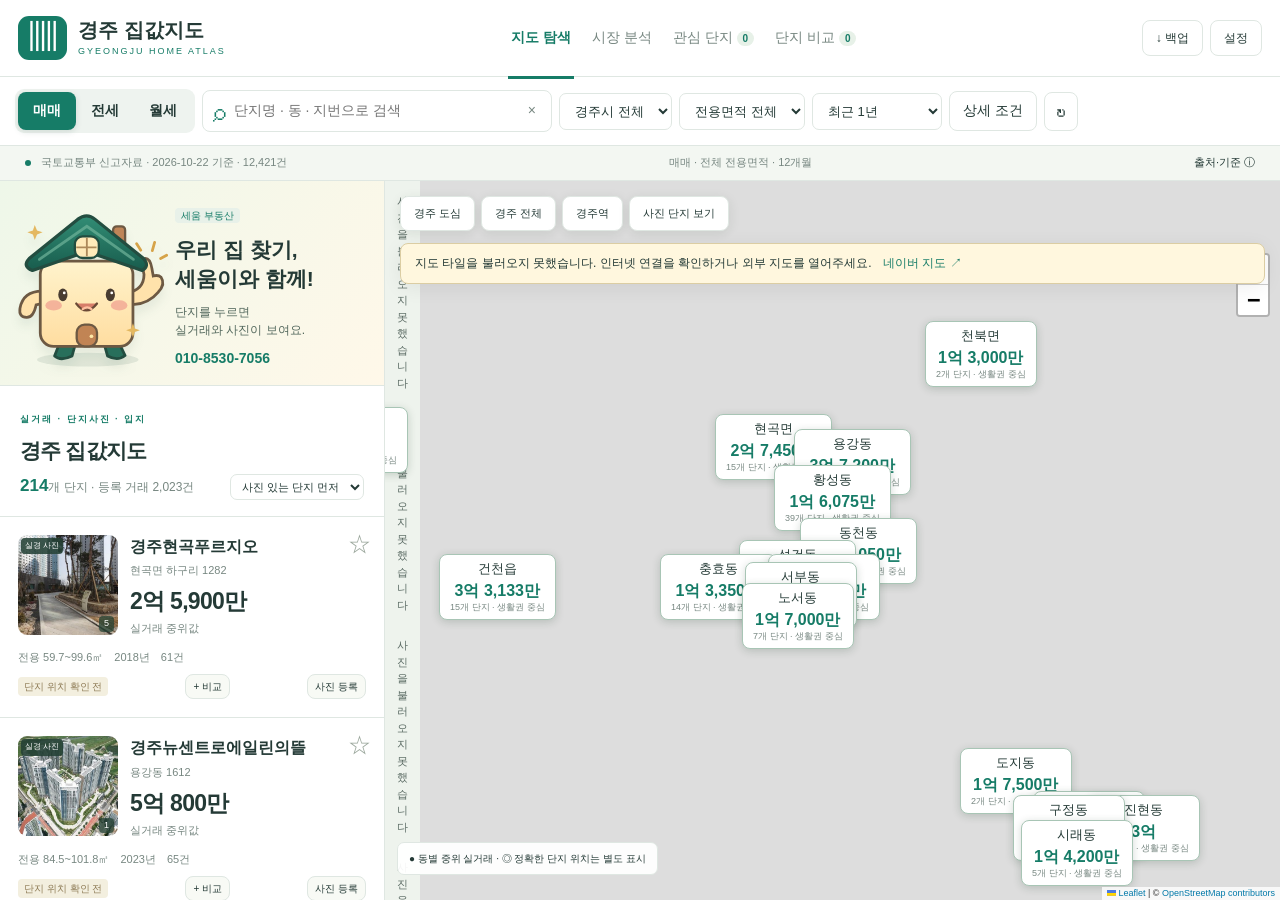
